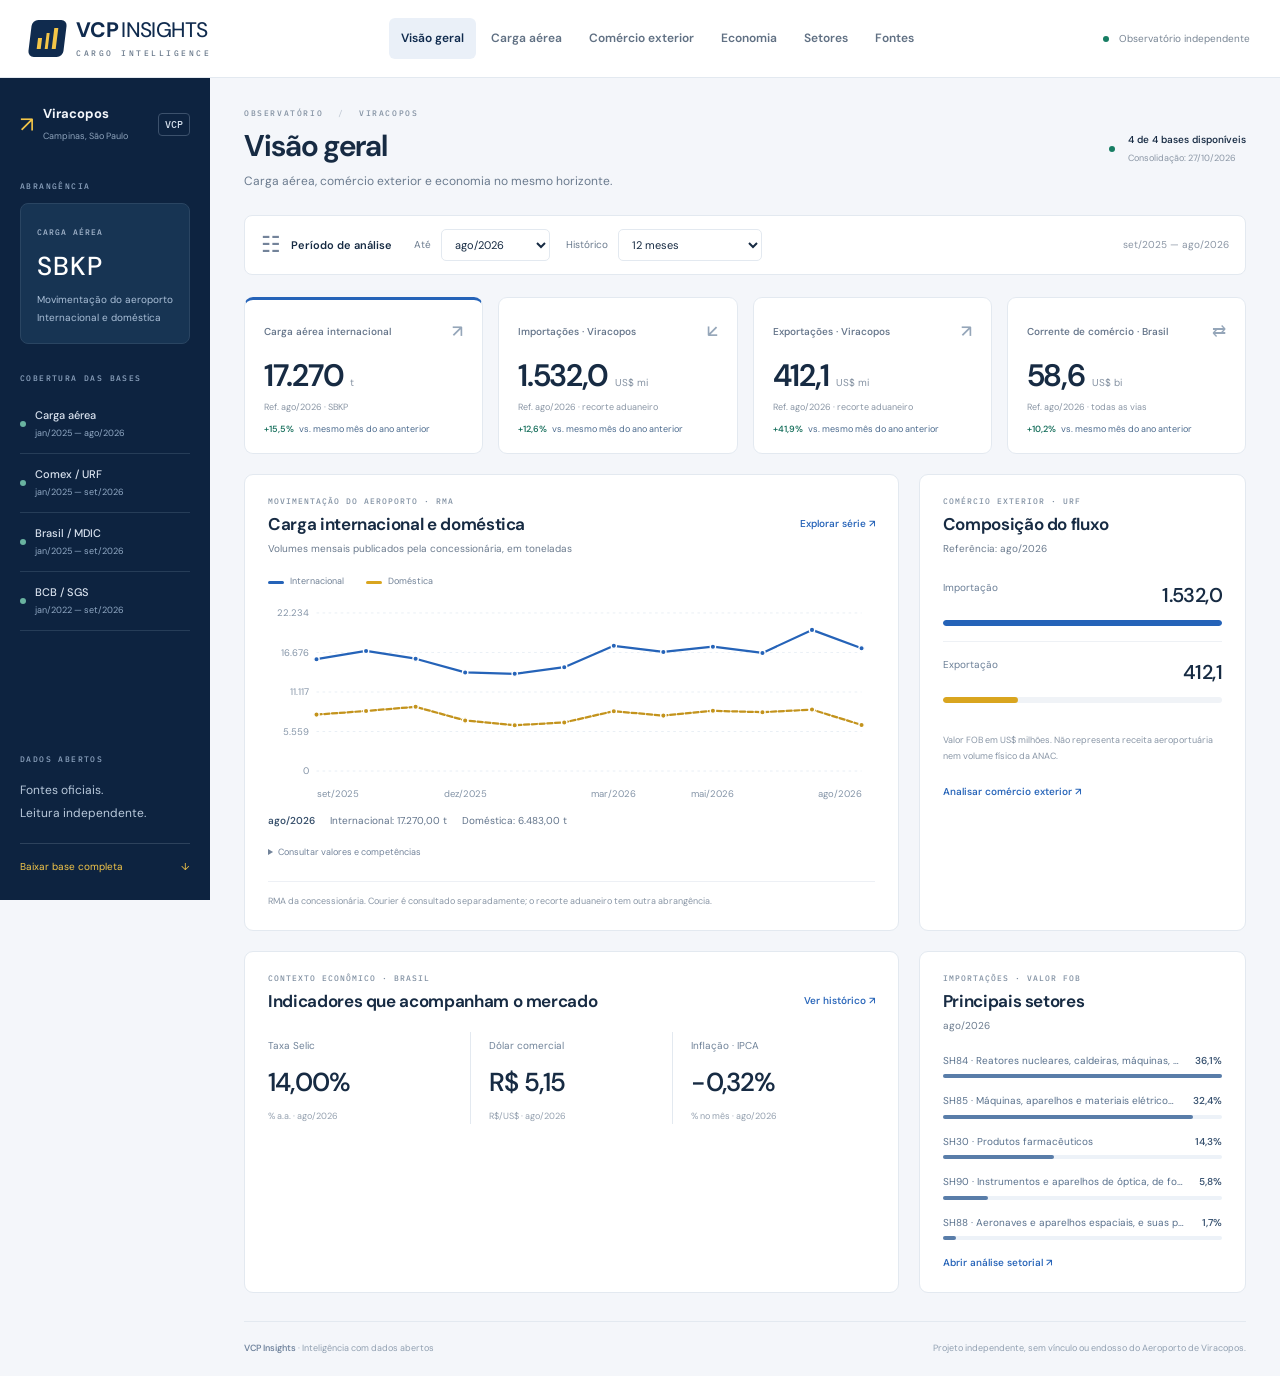
==== index.html @ 1450dad3 "data: atualizar snapshot mensal validado" ====
<!doctype html>
<html lang="pt-BR">
<head>
<meta charset="utf-8">
<meta name="viewport" content="width=device-width,initial-scale=1">
<meta name="theme-color" content="#102b4e">
<meta name="description" content="Inteligência de carga aérea de Viracopos, comércio exterior e economia. Dados oficiais, séries históricas e fontes abertas em um observatório independente.">
<title>VCP Insights — Inteligência de carga e comércio exterior</title>
<link rel="stylesheet" href="assets/style-blue.css?v=27c04eba8e01">
<link rel="icon" href="assets/favicon.svg" type="image/svg+xml">
</head>
<body id="topo">
<a class="skip-link" href="#conteudo">Pular para o conteúdo</a>
<header class="site-header">
  <a class="brand" href="#visao-geral" aria-label="VCP Insights, visão geral"><span class="brand-mark" aria-hidden="true"><i></i><i></i><i></i></span><span>VCP<span class="brand-light">INSIGHTS</span><small>CARGO INTELLIGENCE</small></span></a>
  <nav class="main-nav" id="main-nav" aria-label="Navegação principal">
    <a class="nav-link active" href="#visao-geral" aria-current="page">Visão geral</a><a class="nav-link" href="#carga-aerea">Carga aérea</a><a class="nav-link" href="#comex">Comércio exterior</a><a class="nav-link" href="#macroeconomia">Economia</a><a class="nav-link" href="#setores">Setores</a><a class="nav-link" href="#metodo">Fontes</a>
  </nav>
  <div class="header-tools"><span class="independent"><i></i> Observatório independente</span><button class="mobile-toggle" aria-label="Abrir menu" aria-controls="main-nav" aria-expanded="false">☰</button></div>
</header>
<div class="workspace">
  <aside class="side-rail" aria-label="Contexto e cobertura">
    <div class="airport-id"><span class="airport-icon" aria-hidden="true">↗</span><div><strong>Viracopos</strong><span>Campinas, São Paulo</span></div><b>VCP</b></div>
    <p class="aside-label">ABRANGÊNCIA</p><div class="scope-card"><span>CARGA AÉREA</span><strong>SBKP</strong><p>Movimentação do aeroporto<br>Internacional e doméstica</p></div>
    <p class="aside-label">COBERTURA DAS BASES</p><div id="coverage-list" class="coverage-list"></div>
    <div class="aside-bottom"><span class="aside-label">DADOS ABERTOS</span><p>Fontes oficiais.<br>Leitura independente.</p><a href="data/dashboard.json" download="vcp-insights.json">Baixar base completa <span aria-hidden="true">↓</span></a></div>
  </aside>
  <main id="conteudo" class="content-area" tabindex="-1">
    <div class="page-heading"><div><div class="breadcrumb">OBSERVATÓRIO <span>/</span> VIRACOPOS</div><h1 id="page-title">Visão geral</h1><p id="page-description">Carga aérea, comércio exterior e economia no mesmo horizonte.</p></div><div class="build-badge"><span class="status-dot"></span><div><strong id="status-chip">Dados oficiais</strong><small id="last-build">Carregando bases…</small></div></div></div>
    <div class="filter-bar"><div class="filter-caption"><span aria-hidden="true">☷</span><strong>Período de análise</strong></div><div class="filter-fields"><label for="competencia">Até <select id="competencia"></select></label><label for="janela">Histórico <select id="janela"><option value="12">12 meses</option><option value="24">24 meses</option><option value="36">36 meses</option><option value="all">Todo o histórico</option></select></label></div><span id="period-summary" class="period-summary"></span></div>
    <p id="data-status" class="sr-only" role="status" aria-live="polite"></p>
    <noscript><p class="notice">Ative JavaScript para consultar os indicadores. As bases CSV e JSON estão disponíveis na pasta data.</p></noscript>

    <section class="view active" id="visao-geral" aria-label="Visão geral">
      <div class="kpi-grid">
        <article class="kpi-card featured"><div class="kpi-label">Carga aérea internacional <span aria-hidden="true">↗</span></div><div class="kpi-number"><strong id="kpi-carga">—</strong><span>t</span></div><p id="kpi-carga-mes">Carregando carga aérea</p><div id="kpi-carga-delta" class="kpi-delta"></div></article>
        <article class="kpi-card"><div class="kpi-label">Importações · Viracopos <span aria-hidden="true">↙</span></div><div class="kpi-number"><strong id="kpi-imp">—</strong><span>US$ mi</span></div><p id="kpi-imp-mes">Carregando Comex</p><div id="kpi-imp-delta" class="kpi-delta"></div></article>
        <article class="kpi-card"><div class="kpi-label">Exportações · Viracopos <span aria-hidden="true">↗</span></div><div class="kpi-number"><strong id="kpi-exp">—</strong><span>US$ mi</span></div><p id="kpi-exp-mes">Carregando Comex</p><div id="kpi-exp-delta" class="kpi-delta"></div></article>
        <article class="kpi-card"><div class="kpi-label">Corrente de comércio · Brasil <span aria-hidden="true">⇄</span></div><div class="kpi-number"><strong id="kpi-brasil">—</strong><span>US$ bi</span></div><p id="kpi-brasil-mes">Carregando MDIC</p><div id="kpi-brasil-delta" class="kpi-delta"></div></article>
      </div>
      <div class="dashboard-grid"><article class="panel panel-wide"><div class="panel-heading"><div><span class="eyebrow">MOVIMENTAÇÃO DO AEROPORTO · RMA</span><h2>Carga internacional e doméstica</h2><p>Volumes mensais publicados pela concessionária, em toneladas</p></div><a class="text-link" href="#carga-aerea">Explorar série ↗</a></div><div class="legend"><span><i class="swatch blue"></i>Internacional</span><span><i class="swatch gold"></i>Doméstica</span></div><div id="grafico-overview" class="chart" aria-label="Carga internacional e doméstica mensal de Viracopos"></div><p class="panel-footnote">RMA da concessionária. Courier é consultado separadamente; o recorte aduaneiro tem outra abrangência.</p></article>
      <article class="panel"><div class="panel-heading"><div><span class="eyebrow">COMÉRCIO EXTERIOR · URF</span><h2>Composição do fluxo</h2><p id="trade-month">Última competência disponível</p></div></div><div id="trade-composition"></div><div class="context-note">Valor FOB em US$ milhões. Não representa receita aeroportuária nem volume físico da ANAC.</div><a class="text-link" href="#comex">Analisar comércio exterior ↗</a></article></div>
      <div class="dashboard-grid lower-grid"><article class="panel panel-wide"><div class="panel-heading"><div><span class="eyebrow">CONTEXTO ECONÔMICO · BRASIL</span><h2>Indicadores que acompanham o mercado</h2></div><a class="text-link" href="#macroeconomia">Ver histórico ↗</a></div><div id="macro-overview" class="macro-overview"></div></article><article class="panel"><div class="panel-heading"><div><span class="eyebrow">IMPORTAÇÕES · VALOR FOB</span><h2>Principais setores</h2><p id="sector-overview-month"></p></div></div><div id="sector-overview" class="sector-bars"></div><a class="text-link" href="#setores">Abrir análise setorial ↗</a></article></div>
    </section>

    <section class="view" id="carga-aerea" aria-label="Carga aérea" hidden>
      <div id="cargo-summary" class="mini-kpis"></div><article class="panel"><div class="panel-heading"><div><span class="eyebrow">SÉRIE HISTÓRICA · RMA VIRACOPOS</span><h2>Movimentação de cargas</h2><p>Volumes internacionais e domésticos, em toneladas por mês</p></div></div><div class="legend"><span><i class="swatch blue"></i>Internacional</span><span><i class="swatch gold"></i>Doméstica</span></div><div id="grafico-carga" class="chart chart-large" aria-label="Gráfico de carga internacional e doméstica"></div><p id="cargo-scope" class="panel-footnote">Consulte o recorte e as unidades em Fontes.</p></article>
    </section>
    <section class="view" id="comex" aria-label="Comércio exterior" hidden>
      <article class="panel"><div class="panel-heading"><div><span class="eyebrow">VIRACOPOS · RECORTE ADUANEIRO</span><h2>Importação e exportação</h2><p>Valor FOB mensal, em US$ milhões</p></div></div><div class="legend"><span><i class="swatch blue"></i>Importação</span><span><i class="swatch gold"></i>Exportação</span></div><div id="grafico-comex" class="chart" aria-label="Comércio exterior do recorte aduaneiro de Viracopos"></div><p class="panel-footnote">Registros aduaneiros filtrados pelo recorte informado em Fontes. Peso líquido e FOB não equivalem à carga física da ANAC.</p></article>
      <article class="panel"><div class="panel-heading"><div><span class="eyebrow">CONTEXTO NACIONAL · TODAS AS VIAS</span><h2>Comércio exterior brasileiro</h2><p>Exportações e importações mensais, em US$ bilhões FOB</p></div></div><div class="legend"><span><i class="swatch blue"></i>Exportação</span><span><i class="swatch gold"></i>Importação</span></div><div id="grafico-brasil" class="chart" aria-label="Comércio exterior nacional"></div></article>
    </section>
    <section class="view" id="macroeconomia" aria-label="Macroeconomia" hidden>
      <article class="panel"><div class="panel-heading"><div><span class="eyebrow">BANCO CENTRAL · SGS</span><h2 id="macro-title">Taxa Selic</h2><p id="macro-desc">Meta no último registro do mês</p></div><div class="segment" role="group" aria-label="Escolher indicador econômico"><button data-metric="selic_meta_pct_aa" aria-pressed="true" class="active">Selic</button><button data-metric="dolar_venda_medio_brl" aria-pressed="false">Dólar</button><button data-metric="ipca_pct_mes" aria-pressed="false">IPCA</button></div></div><div class="macro-reading"><strong id="macro-valor">—</strong><span id="macro-meta"></span></div><div id="grafico-macro" class="chart chart-large" aria-label="Série do indicador macroeconômico selecionado"></div><p class="panel-footnote">Indicadores nacionais para contexto econômico. Associação temporal não demonstra causalidade sobre a demanda de Viracopos.</p></article>
    </section>
    <section class="view" id="setores" aria-label="Setores" hidden>
      <article class="panel"><div class="panel-heading"><div><span class="eyebrow">COMEX · COMPOSIÇÃO SETORIAL</span><h2>Participação por setor</h2><p id="sector-table-description">Última competência do fluxo no período selecionado</p></div><label class="flow-picker" for="fluxo">Fluxo <select id="fluxo"><option value="importacao">Importação</option><option value="exportacao">Exportação</option></select></label></div><div id="sector-detail-bars" class="sector-bars detail-bars"></div><div class="table-scroll"><table><caption class="sr-only">Valor FOB, peso líquido e participação por setor</caption><thead><tr><th scope="col">Setor / agrupamento</th><th scope="col">Competência</th><th scope="col" class="numeric">Valor FOB</th><th scope="col" class="numeric">Peso líquido</th><th scope="col" class="numeric">Participação</th></tr></thead><tbody id="tabela-setores"></tbody></table></div><p class="panel-footnote">Peso líquido aduaneiro convertido de kg para toneladas. A participação considera o total dos setores do fluxo na competência indicada.</p></article>
    </section>
    <section class="view" id="metodo" aria-label="Fontes e método" hidden>
      <div class="source-intro"><span class="status-dot"></span><p>Observatório independente com dados públicos oficiais. Cada base preserva sua competência, unidade e abrangência.</p></div><div id="source-status" class="source-grid"></div><article class="panel method-panel"><h2>Como interpretar as bases</h2><div class="method-grid"><div><h3>Movimentação de carga</h3><p>Volumes internacionais e domésticos publicados no RMA de Viracopos. O relatório reúne importações e exportações; não fornece sentidos de embarque/desembarque. Courier é mantido separado.</p></div><div><h3>Comércio exterior</h3><p>Valor FOB e peso líquido de registros aduaneiros. URF e via de transporte são filtros próprios e não equivalem ao recorte operacional do RMA.</p></div><div><h3>Economia</h3><p>Séries nacionais do Banco Central. Meses sem observações não são interpolados; dados anteriores permanecem disponíveis em caso de falha.</p></div></div><p class="panel-footnote">Atualização mensal. Consulte o histórico de execução e a metodologia no repositório.</p><a class="text-link" href="https://github.com/brunogiacomelli1979-cyber/viracopos-cargo-intelligence" target="_blank" rel="noopener">Código, metodologia e histórico ↗</a></article>
    </section>
    <footer class="site-footer"><span><strong>VCP Insights</strong> · Inteligência com dados abertos</span><span>Projeto independente, sem vínculo ou endosso do Aeroporto de Viracopos.</span></footer>
  </main>
</div>
<script type="application/json" id="dados-incorporados">{"versao":"2.0.0","gerado_em_utc":"2026-10-27T16:20:01.461474+00:00","modo_compilacao":"online","contexto":"Carga física, valor FOB e peso líquido têm coberturas distintas.","coleta_bcb":{"selic_meta_pct_aa":{"status":"ok","competencia":"2026-09","coletado_em_utc":"2026-10-27T16:20:01.461474+00:00","url":"https://api.bcb.gov.br/dados/serie/bcdata.sgs.432/dados?formato=json&dataInicial=01%2F09%2F2025&dataFinal=30%2F09%2F2026","sha256":"a18befc90fb9e4379aba8aff749cad8839992eb04e19a4ee9248054aba6c74b1","registros":395},"dolar_venda_medio_brl":{"status":"ok","competencia":"2026-09","coletado_em_utc":"2026-10-27T16:20:01.461474+00:00","url":"https://api.bcb.gov.br/dados/serie/bcdata.sgs.1/dados?formato=json&dataInicial=01%2F09%2F2025&dataFinal=30%2F09%2F2026","sha256":"2db2b05f96749de01c77ecc4380fa0142a035f4f957846aab5dbc78b40aafefb","registros":273},"ipca_pct_mes":{"status":"ok","competencia":"2026-09","coletado_em_utc":"2026-10-27T16:20:01.461474+00:00","url":"https://api.bcb.gov.br/dados/serie/bcdata.sgs.433/dados?formato=json&dataInicial=01%2F09%2F2025&dataFinal=30%2F09%2F2026","sha256":"c7a12b993ba31af06b245aed85b83d39036d88e88b8e45132ef79c31ed45a225","registros":13}},"coleta_fontes":{"comex":{"status":"ok","competencia":"2026-09","coletado_em_utc":"2026-10-27T16:20:01.461474+00:00"},"brasil":{"status":"ok","competencia":"2026-09","coletado_em_utc":"2026-10-27T16:20:01.461474+00:00"},"viracopos":{"status":"falha; histórico preservado","erro":"HTTPS indisponível: \u003curlopen error [SSL: CERTIFICATE_VERIFY_FAILED] certificate verify failed: unable to get local issuer certificate (_ssl.c:1010)>; curl: curl: (60) SSL certificate problem: unable to get local issuer certificate\nMore details here: https://curl.se/docs/sslcerts.html\n\ncurl failed to verify the legitimacy of the server and therefore could not\nestablish a secure connection to it. To learn more about this situation and\nhow to fix it, please visit the web page mentioned above.","tentativa_em_utc":"2026-10-27T16:20:01.461474+00:00"}},"metadados":{"brasil":{"fonte_original":"https://www.gov.br/mdic/pt-br/assuntos/comercio-exterior/estatisticas/base-de-dados-bruta","coletado_em_utc":"2026-10-27T16:20:01.461474+00:00","unidades":{"exportacoes_usd_bi":"US$ bilhões FOB","importacoes_usd_bi":"US$ bilhões FOB"},"periodicidade":"mensal","abrangencia":"Brasil; todas as vias de transporte e URFs","tratamento":"Soma de VL_FOB de todas as linhas dos mesmos arquivos anuais EXP/IMP oficiais MDIC, sem filtro URF, via ou setor; divisão por 1 bilhão. Histórico preservado por mês. A tabela nacional consolidada é fallback se a leitura dos microdados falhar.","limitacoes":"Totais nacionais não representam Viracopos. Dados podem ser revisados. Fallback de publicação consolidada pode ter arredondamento de US$ 0,1 milhão.","status":"validado","arquivos":[{"url":"https://balanca.mdic.gov.br/balanca/bd/comexstat-bd/ncm/EXP_2025.csv","sha256":"34571d3fb125db0423f4a0785e7b40c26c815a90ccfa9783e457a1c34a96b96c","bytes":113715007,"linhas_origem":1709746,"linhas_recorte":209530,"coletado_em_utc":"2026-10-27T15:18:05.598109+00:00","urf":817700,"via":4,"fluxo":"exportacao","referencia_inicial":"2025-01","referencia_final":"2025-12"},{"url":"https://balanca.mdic.gov.br/balanca/bd/comexstat-bd/ncm/EXP_2026.csv","sha256":"40223cc6f9fcd6bc8eb1b7b80aac659768d26efde5286903009fdde96d4a401b","bytes":84646313,"linhas_origem":1272295,"linhas_recorte":151772,"coletado_em_utc":"2026-10-27T16:20:14.882277+00:00","urf":817700,"via":4,"fluxo":"exportacao","referencia_inicial":"2026-01","referencia_final":"2026-09"},{"url":"https://balanca.mdic.gov.br/balanca/bd/comexstat-bd/ncm/IMP_2025.csv","sha256":"b2bca7c775bf361ddb9fb3f3807e05504e9d5f7dd163e0c7a3b93e59aa81628c","bytes":175549886,"linhas_origem":2396286,"linhas_recorte":322920,"coletado_em_utc":"2026-10-27T15:18:50.706829+00:00","urf":817700,"via":4,"fluxo":"importacao","referencia_inicial":"2025-01","referencia_final":"2025-12"},{"url":"https://balanca.mdic.gov.br/balanca/bd/comexstat-bd/ncm/IMP_2026.csv","sha256":"4913ac98024dbf44b667a8e3e6cda487efb9c1a5dbbf31fb07f45cfd182ffa04","bytes":136096406,"linhas_origem":1858461,"linhas_recorte":200949,"coletado_em_utc":"2026-10-27T16:20:25.681132+00:00","urf":817700,"via":4,"fluxo":"importacao","referencia_inicial":"2026-01","referencia_final":"2026-09"}],"referencia_inicial":"2025-01","referencia_final":"2026-09"},"viracopos":{"fonte_original":"https://www.viracopos.com/pt_br/institucional/estatisticas-e-publicacoes.htm","fonte_nome":"Aeroportos Brasil Viracopos / RMA","coletado_em_utc":"2026-10-27T15:17:18.790246+00:00","unidades":{"carga_internacional_t":"toneladas","carga_domestica_t":"toneladas","courier_internacional_t":"toneladas"},"periodicidade":"mensal","abrangencia":"Aeroporto Internacional de Viracopos, movimentação de carga publicada pela concessionária","tratamento":"Página 1 dos RMA anuais: Movimentação de Cargas / INT* (importações + exportações), DOM e Movimentação de Cargas Courier / INT*. Números com ponto de milhar convertidos para toneladas inteiras. Courier mantido separado; meses não publicados omitidos.","limitacoes":"Fonte da concessionária, não série ANAC. Não permite separar embarque/desembarque nem importação/exportação. Toneladas inteiras publicadas; totais podem diferir por arredondamento. Não somar automaticamente courier à carga comum; o documento apresenta colunas distintas sem explicitar sobreposição. Dados sujeitos a atualização sem aviso prévio.","status":"validado","referencia_inicial":"2025-01","referencia_final":"2026-08","documentos":[{"url":"https://www.viracopos.com/data/files/13/F7/A2/6E/FA84C9101B0E52C9F01849A8/RMA%202025%20DEZ.pdf","sha256":"32e0da2d9e536a996507f9b34a7422632513eee1b2cbe37d69c2230a3ac33572","bytes":271738,"coletado_em_utc":"2026-10-27T15:17:18.790246+00:00","ano":2025,"pagina":1,"meses":12,"controle_publicado_t":{"carga_domestica_t":87064,"carga_internacional_t":184647,"courier_internacional_t":9705}},{"url":"https://www.viracopos.com/data/files/8C/12/E0/C6/265C0A10F5D2680AD41849A8/RMA%202026%20AGO.pdf","sha256":"2324a8b2fbd9d2a407f2c67475b6430f1b5a042ffef273b856f289cccf11af62","bytes":369244,"coletado_em_utc":"2026-10-27T15:17:18.790246+00:00","ano":2026,"pagina":1,"meses":8,"controle_publicado_t":{"carga_domestica_t":61357,"carga_internacional_t":133876,"courier_internacional_t":7542}}]},"comex":{"fonte_original":"https://www.gov.br/mdic/pt-br/assuntos/comercio-exterior/estatisticas/base-de-dados-bruta","coletado_em_utc":"2026-10-27T16:20:01.461474+00:00","unidades":{"valor_fob_usd":"US$ FOB","kg_liquido":"kg líquidos"},"periodicidade":"mensal × fluxo × capítulo SH2","abrangencia":"URF 0817700 Aeroporto Internacional de Viracopos; via 04 aérea; importação/exportação","tratamento":"Soma exata de VL_FOB e KG_LIQUIDO dos CSVs NCM/MDIC por CO_ANO, CO_MES, fluxo e prefixo SH2. Filtros CO_URF=817700 e CO_VIA=4 validados nas tabelas oficiais. Reprocessa ano corrente; revisão substitui todo o grupo mês×fluxo e preserva histórico anterior.","limitacoes":"Recorte aduaneiro de URF de embarque/desembarque declarado e via aérea; não equivale à carga física ANAC/SBKP. Peso líquido não inclui embalagem nem peso volumétrico. Classificações NCM/SH e dados podem sofrer revisão.","status":"validado","recorte_validado":true,"referencia_inicial":"2025-01","referencia_final":"2026-09","arquivos":[{"url":"https://balanca.mdic.gov.br/balanca/bd/comexstat-bd/ncm/EXP_2025.csv","sha256":"34571d3fb125db0423f4a0785e7b40c26c815a90ccfa9783e457a1c34a96b96c","bytes":113715007,"linhas_origem":1709746,"linhas_recorte":209530,"coletado_em_utc":"2026-10-27T15:18:05.598109+00:00","urf":817700,"via":4,"fluxo":"exportacao","referencia_inicial":"2025-01","referencia_final":"2025-12"},{"url":"https://balanca.mdic.gov.br/balanca/bd/comexstat-bd/ncm/EXP_2026.csv","sha256":"40223cc6f9fcd6bc8eb1b7b80aac659768d26efde5286903009fdde96d4a401b","bytes":84646313,"linhas_origem":1272295,"linhas_recorte":151772,"coletado_em_utc":"2026-10-27T16:20:14.882277+00:00","urf":817700,"via":4,"fluxo":"exportacao","referencia_inicial":"2026-01","referencia_final":"2026-09"},{"url":"https://balanca.mdic.gov.br/balanca/bd/comexstat-bd/ncm/IMP_2025.csv","sha256":"b2bca7c775bf361ddb9fb3f3807e05504e9d5f7dd163e0c7a3b93e59aa81628c","bytes":175549886,"linhas_origem":2396286,"linhas_recorte":322920,"coletado_em_utc":"2026-10-27T15:18:50.706829+00:00","urf":817700,"via":4,"fluxo":"importacao","referencia_inicial":"2025-01","referencia_final":"2025-12"},{"url":"https://balanca.mdic.gov.br/balanca/bd/comexstat-bd/ncm/IMP_2026.csv","sha256":"4913ac98024dbf44b667a8e3e6cda487efb9c1a5dbbf31fb07f45cfd182ffa04","bytes":136096406,"linhas_origem":1858461,"linhas_recorte":200949,"coletado_em_utc":"2026-10-27T16:20:25.681132+00:00","urf":817700,"via":4,"fluxo":"importacao","referencia_inicial":"2026-01","referencia_final":"2026-09"}],"fontes_tabelas":[{"url":"https://balanca.mdic.gov.br/balanca/bd/tabelas/VIA.csv","sha256":"e8ab4418e369cefc80facd21f27e0bb9c6184974b01b36a85fa463a1affa7698","bytes":369},{"url":"https://balanca.mdic.gov.br/balanca/bd/tabelas/URF.csv","sha256":"1a20764b160cb8d75a659ae49aa69aedc1476c72b3f639dec1c4fa55accfc2bb","bytes":10714},{"url":"https://balanca.mdic.gov.br/balanca/bd/tabelas/NCM_SH.csv","sha256":"cd1758b2917ff24fde5fd892208765ae150098cfe1c7868fd82ab8354549e116","bytes":7675822}],"recorte":{"urf":{"CO_URF":"0817700","NO_URF":"0817700 - AEROPORTO INTERNACIONAL DE VIRACOPOS"},"via":{"CO_VIA":"04","NO_VIA":"AEREA"},"classificacao":"capítulo SH2, prefixo NCM com descrição oficial NCM_SH"}},"macro":{"fonte_original":"https://api.bcb.gov.br/dados/serie/bcdata.sgs.{codigo}/dados","coletado_em_utc":"2026-10-27T16:20:01.461474+00:00","unidades":{"selic_meta_pct_aa":"% a.a.","dolar_venda_medio_brl":"R$/US$","ipca_pct_mes":"% mensal"},"periodicidade":"mensal (SGS 432 e 1: originais diárias; 433: mensal)","abrangencia":"Brasil","tratamento":"SGS 432: último registro disponível no mês; SGS 1: média aritmética dos dias publicados; SGS 433: variação mensal. Somente meses encerrados. Reconsulta sobreposta de 12 meses; demais competências preservadas.","limitacoes":"Disponibilidade por indicador pode diferir. Meses ausentes não são interpolados. Requisições limitadas a menos de 10 anos; backfill anterior requer consultas adicionais. Não implica causalidade.","status":"validado","referencia_inicial":"2022-01","referencia_final":"2026-09","coletas_por_serie":{"dolar_venda_medio_brl":{"status":"ok","competencia":"2026-09","coletado_em_utc":"2026-10-27T16:20:01.461474+00:00","url":"https://api.bcb.gov.br/dados/serie/bcdata.sgs.1/dados?formato=json&dataInicial=01%2F09%2F2025&dataFinal=30%2F09%2F2026","sha256":"2db2b05f96749de01c77ecc4380fa0142a035f4f957846aab5dbc78b40aafefb","registros":273},"selic_meta_pct_aa":{"status":"ok","competencia":"2026-09","coletado_em_utc":"2026-10-27T16:20:01.461474+00:00","url":"https://api.bcb.gov.br/dados/serie/bcdata.sgs.432/dados?formato=json&dataInicial=01%2F09%2F2025&dataFinal=30%2F09%2F2026","sha256":"a18befc90fb9e4379aba8aff749cad8839992eb04e19a4ee9248054aba6c74b1","registros":395},"ipca_pct_mes":{"status":"ok","competencia":"2026-09","coletado_em_utc":"2026-10-27T16:20:01.461474+00:00","url":"https://api.bcb.gov.br/dados/serie/bcdata.sgs.433/dados?formato=json&dataInicial=01%2F09%2F2025&dataFinal=30%2F09%2F2026","sha256":"c7a12b993ba31af06b245aed85b83d39036d88e88b8e45132ef79c31ed45a225","registros":13}}}},"brasil":[{"mes":"2025-01","exportacoes_usd_bi":25.398231759,"importacoes_usd_bi":23.060919404},{"mes":"2025-02","exportacoes_usd_bi":22.753954039,"importacoes_usd_bi":23.220906048},{"mes":"2025-03","exportacoes_usd_bi":28.725872006,"importacoes_usd_bi":20.989949681},{"mes":"2025-04","exportacoes_usd_bi":29.886134851,"importacoes_usd_bi":22.222203309},{"mes":"2025-05","exportacoes_usd_bi":29.920080781,"importacoes_usd_bi":22.860326366},{"mes":"2025-06","exportacoes_usd_bi":29.036249482,"importacoes_usd_bi":23.17968593},{"mes":"2025-07","exportacoes_usd_bi":32.128634276,"importacoes_usd_bi":25.131360879},{"mes":"2025-08","exportacoes_usd_bi":29.55863329,"importacoes_usd_bi":23.583998523},{"mes":"2025-09","exportacoes_usd_bi":30.486762259,"importacoes_usd_bi":27.345568599},{"mes":"2025-10","exportacoes_usd_bi":31.508863381,"importacoes_usd_bi":24.823891174},{"mes":"2025-11","exportacoes_usd_bi":28.164831149,"importacoes_usd_bi":22.404274885},{"mes":"2025-12","exportacoes_usd_bi":30.710215227,"importacoes_usd_bi":21.385349027},{"mes":"2026-01","exportacoes_usd_bi":24.573982812,"importacoes_usd_bi":20.804455231},{"mes":"2026-02","exportacoes_usd_bi":26.27054213,"importacoes_usd_bi":22.218059385},{"mes":"2026-03","exportacoes_usd_bi":31.766018083,"importacoes_usd_bi":25.309170318},{"mes":"2026-04","exportacoes_usd_bi":34.286658184,"importacoes_usd_bi":23.650669724},{"mes":"2026-05","exportacoes_usd_bi":31.529852245,"importacoes_usd_bi":24.120363018},{"mes":"2026-06","exportacoes_usd_bi":35.499628278,"importacoes_usd_bi":26.495200506},{"mes":"2026-07","exportacoes_usd_bi":33.577433983,"importacoes_usd_bi":27.159421177},{"mes":"2026-08","exportacoes_usd_bi":32.732183002,"importacoes_usd_bi":25.823660146},{"mes":"2026-09","exportacoes_usd_bi":34.418070076,"importacoes_usd_bi":26.677510096}],"viracopos":[{"mes":"2025-01","carga_internacional_t":13039.0,"carga_domestica_t":5108.0,"courier_internacional_t":638.0},{"mes":"2025-02","carga_internacional_t":14273.0,"carga_domestica_t":5510.0,"courier_internacional_t":549.0},{"mes":"2025-03","carga_internacional_t":15203.0,"carga_domestica_t":7376.0,"courier_internacional_t":685.0},{"mes":"2025-04","carga_internacional_t":16018.0,"carga_domestica_t":6624.0,"courier_internacional_t":694.0},{"mes":"2025-05","carga_internacional_t":16191.0,"carga_domestica_t":7009.0,"courier_internacional_t":804.0},{"mes":"2025-06","carga_internacional_t":15361.0,"carga_domestica_t":7205.0,"courier_internacional_t":768.0},{"mes":"2025-07","carga_internacional_t":17316.0,"carga_domestica_t":8100.0,"courier_internacional_t":914.0},{"mes":"2025-08","carga_internacional_t":14955.0,"carga_domestica_t":7601.0,"courier_internacional_t":900.0},{"mes":"2025-09","carga_internacional_t":15734.0,"carga_domestica_t":7936.0,"courier_internacional_t":910.0},{"mes":"2025-10","carga_internacional_t":16891.0,"carga_domestica_t":8449.0,"courier_internacional_t":968.0},{"mes":"2025-11","carga_internacional_t":15798.0,"carga_domestica_t":9034.0,"courier_internacional_t":930.0},{"mes":"2025-12","carga_internacional_t":13868.0,"carga_domestica_t":7112.0,"courier_internacional_t":945.0},{"mes":"2026-01","carga_internacional_t":13677.0,"carga_domestica_t":6436.0,"courier_internacional_t":763.0},{"mes":"2026-02","carga_internacional_t":14609.0,"carga_domestica_t":6836.0,"courier_internacional_t":790.0},{"mes":"2026-03","carga_internacional_t":17620.0,"carga_domestica_t":8419.0,"courier_internacional_t":894.0},{"mes":"2026-04","carga_internacional_t":16753.0,"carga_domestica_t":7793.0,"courier_internacional_t":957.0},{"mes":"2026-05","carga_internacional_t":17483.0,"carga_domestica_t":8474.0,"courier_internacional_t":980.0},{"mes":"2026-06","carga_internacional_t":16612.0,"carga_domestica_t":8275.0,"courier_internacional_t":1038.0},{"mes":"2026-07","carga_internacional_t":19852.0,"carga_domestica_t":8641.0,"courier_internacional_t":1070.0},{"mes":"2026-08","carga_internacional_t":17270.0,"carga_domestica_t":6483.0,"courier_internacional_t":1050.0}],"comex":[{"mes":"2025-01","fluxo":"exportacao","setor":"SH01 · Animais vivos","valor_fob_usd":4825509.0,"kg_liquido":67508.0},{"mes":"2025-01","fluxo":"exportacao","setor":"SH03 · Peixes e crustáceos, moluscos e outros invertebrados aquáticos","valor_fob_usd":1688005.0,"kg_liquido":111167.0},{"mes":"2025-01","fluxo":"exportacao","setor":"SH04 · Leite e lacticínios; ovos de aves; mel natural; produtos comestíveis de origem animal, não especificados nem compreendidos noutros Capítulos","valor_fob_usd":2044796.0,"kg_liquido":274031.0},{"mes":"2025-01","fluxo":"exportacao","setor":"SH05 · Outros produtos de origem animal, não especificados nem compreendidos noutros Capítulos","valor_fob_usd":1252605.0,"kg_liquido":4443.0},{"mes":"2025-01","fluxo":"exportacao","setor":"SH06 · Plantas vivas e produtos de floricultura","valor_fob_usd":11851.0,"kg_liquido":466.0},{"mes":"2025-01","fluxo":"exportacao","setor":"SH07 · Produtos hortícolas, plantas, raízes e tubérculos, comestíveis.","valor_fob_usd":5079.0,"kg_liquido":702.0},{"mes":"2025-01","fluxo":"exportacao","setor":"SH08 · Frutas; cascas de frutos cítricos e de melões","valor_fob_usd":953601.0,"kg_liquido":570595.0},{"mes":"2025-01","fluxo":"exportacao","setor":"SH09 · Café, chá, mate e especiarias","valor_fob_usd":106743.0,"kg_liquido":21603.0},{"mes":"2025-01","fluxo":"exportacao","setor":"SH10 · Cereais","valor_fob_usd":103.0,"kg_liquido":203.0},{"mes":"2025-01","fluxo":"exportacao","setor":"SH11 · Produtos da indústria de moagem; malte; amidos e féculas; inulina; glúten de trigo","valor_fob_usd":129555.0,"kg_liquido":7682.0},{"mes":"2025-01","fluxo":"exportacao","setor":"SH12 · Sementes e frutos oleaginosos; grãos, sementes e frutos diversos; plantas industriais ou medicinais; palhas e forragens","valor_fob_usd":243944.0,"kg_liquido":4876.0},{"mes":"2025-01","fluxo":"exportacao","setor":"SH13 · Gomas, resinas e outros sucos e extratos vegetais","valor_fob_usd":136662.0,"kg_liquido":4106.0},{"mes":"2025-01","fluxo":"exportacao","setor":"SH14 · Matérias para entrançar e outros produtos de origem vegetal, não especificados nem compreendidos noutros Capítulos","valor_fob_usd":1790.0,"kg_liquido":2304.0},{"mes":"2025-01","fluxo":"exportacao","setor":"SH15 · Gorduras e óleos animais ou vegetais; produtos da sua dissociação; gorduras alimentares elaboradas; ceras de origem animal ou vegetal","valor_fob_usd":178414.0,"kg_liquido":6980.0},{"mes":"2025-01","fluxo":"exportacao","setor":"SH17 · Açúcares e produtos de confeitaria","valor_fob_usd":26205.0,"kg_liquido":4274.0},{"mes":"2025-01","fluxo":"exportacao","setor":"SH18 · Cacau e suas preparações","valor_fob_usd":107308.0,"kg_liquido":12831.0},{"mes":"2025-01","fluxo":"exportacao","setor":"SH19 · Preparações à base de cereais, farinhas, amidos, féculas ou leite; produtos de pastelaria","valor_fob_usd":47904.0,"kg_liquido":8810.0},{"mes":"2025-01","fluxo":"exportacao","setor":"SH20 · Preparações de produtos hortícolas, de frutas ou de outras partes de plantas","valor_fob_usd":113358.0,"kg_liquido":12559.0},{"mes":"2025-01","fluxo":"exportacao","setor":"SH21 · Preparações alimentícias diversas","valor_fob_usd":465179.0,"kg_liquido":30364.0},{"mes":"2025-01","fluxo":"exportacao","setor":"SH22 · Bebidas, líquidos alcoólicos e vinagres","valor_fob_usd":71037.0,"kg_liquido":1725.0},{"mes":"2025-01","fluxo":"exportacao","setor":"SH23 · Resíduos e desperdícios das indústrias alimentares; alimentos preparados para animais","valor_fob_usd":172490.0,"kg_liquido":49919.0},{"mes":"2025-01","fluxo":"exportacao","setor":"SH24 · Tabaco e seus sucedâneos manufaturados","valor_fob_usd":111377.0,"kg_liquido":10435.0},{"mes":"2025-01","fluxo":"exportacao","setor":"SH25 · Sal; enxofre; terras e pedras; gesso, cal e cimento","valor_fob_usd":40589.0,"kg_liquido":1453.0},{"mes":"2025-01","fluxo":"exportacao","setor":"SH26 · Minerios, escórias e cinzas","valor_fob_usd":23381.0,"kg_liquido":5239.0},{"mes":"2025-01","fluxo":"exportacao","setor":"SH27 · Combustíveis minerais, óleos minerais e produtos da sua destilação; matérias betuminosas; ceras minerais","valor_fob_usd":14000791.0,"kg_liquido":17108664.0},{"mes":"2025-01","fluxo":"exportacao","setor":"SH28 · Produtos químicos inorgânicos; compostos inorgânicos ou orgânicos de metais preciosos, de elementos radioativos, de metais das terras raras ou de isótopos","valor_fob_usd":12646799.0,"kg_liquido":33406.0},{"mes":"2025-01","fluxo":"exportacao","setor":"SH29 · Produtos químicos orgânicos","valor_fob_usd":771835.0,"kg_liquido":32521.0},{"mes":"2025-01","fluxo":"exportacao","setor":"SH30 · Produtos farmacêuticos","valor_fob_usd":10036537.0,"kg_liquido":189275.0},{"mes":"2025-01","fluxo":"exportacao","setor":"SH31 · Adubos (fertilizantes)","valor_fob_usd":22043.0,"kg_liquido":6620.0},{"mes":"2025-01","fluxo":"exportacao","setor":"SH32 · Extratos tanantes e tintoriais; taninos e seus derivados; pigmentos e outras matérias corantes; tintas e vernizes; mástiques; tintas de escrever","valor_fob_usd":321488.0,"kg_liquido":17471.0},{"mes":"2025-01","fluxo":"exportacao","setor":"SH33 · Óleos essenciais e resinóides; produtos de perfumaria ou de toucador preparados e preparações cosméticas","valor_fob_usd":3691326.0,"kg_liquido":244705.0},{"mes":"2025-01","fluxo":"exportacao","setor":"SH34 · Sabões, agentes orgânicos de superfície, preparações para lavagem, preparações lubrificantes, ceras artificiais, ceras preparadas, produtos de conservação e limpeza, velas e artigos semelhantes, massas ou pastas para modelar, \"ceras\" para dentistas e Comp","valor_fob_usd":304861.0,"kg_liquido":57503.0},{"mes":"2025-01","fluxo":"exportacao","setor":"SH35 · Matérias albuminóides; produtos à base de amidos ou de féculas modificados; colas; enzimas","valor_fob_usd":333001.0,"kg_liquido":28743.0},{"mes":"2025-01","fluxo":"exportacao","setor":"SH36 · Pólvoras e explosivos; artigos de pirotecnia; fósforos; ligas pirofóricas; matérias inflamáveis","valor_fob_usd":669000.0,"kg_liquido":522.0},{"mes":"2025-01","fluxo":"exportacao","setor":"SH37 · Produtos para fotografia e cinematografia","valor_fob_usd":39268.0,"kg_liquido":1879.0},{"mes":"2025-01","fluxo":"exportacao","setor":"SH38 · Produtos diversos das indústrias químicas","valor_fob_usd":1000746.0,"kg_liquido":48338.0},{"mes":"2025-01","fluxo":"exportacao","setor":"SH39 · Plásticos e suas obras","valor_fob_usd":3535701.0,"kg_liquido":187632.0},{"mes":"2025-01","fluxo":"exportacao","setor":"SH40 · Borracha e suas obras","valor_fob_usd":2504888.0,"kg_liquido":53056.0},{"mes":"2025-01","fluxo":"exportacao","setor":"SH41 · Peles, exceto as peles com pelo, e couros","valor_fob_usd":294856.0,"kg_liquido":7437.0},{"mes":"2025-01","fluxo":"exportacao","setor":"SH42 · Obras de couro; artigos de correeiro ou de seleiro; artigos de viagem, bolsas e artefatos semelhantes; obras de tripa","valor_fob_usd":816863.0,"kg_liquido":5924.0},{"mes":"2025-01","fluxo":"exportacao","setor":"SH43 · Peles com pelo e suas obras; peles com pelo artificiais","valor_fob_usd":70047.0,"kg_liquido":2693.0},{"mes":"2025-01","fluxo":"exportacao","setor":"SH44 · Madeira, carvão vegetal e obras de madeira","valor_fob_usd":28924.0,"kg_liquido":2131.0},{"mes":"2025-01","fluxo":"exportacao","setor":"SH45 · Cortiça e suas obras","valor_fob_usd":171.0,"kg_liquido":3.0},{"mes":"2025-01","fluxo":"exportacao","setor":"SH46 · Obras de espartaria ou de cestaria","valor_fob_usd":1322.0,"kg_liquido":7.0},{"mes":"2025-01","fluxo":"exportacao","setor":"SH47 · Pastas de madeira ou de outras matérias fibrosas celulósicas; papel ou cartão para reciclar (desperdícios e aparas).","valor_fob_usd":1002.0,"kg_liquido":106.0},{"mes":"2025-01","fluxo":"exportacao","setor":"SH48 · Papel e cartão; obras de pasta de celulose, de papel ou de cartão","valor_fob_usd":443811.0,"kg_liquido":145960.0},{"mes":"2025-01","fluxo":"exportacao","setor":"SH49 · Livros, jornais, gravuras e outros produtos das indústrias gráficas; textos manuscritos ou datilografados, planos e plantas","valor_fob_usd":912504.0,"kg_liquido":296712.0},{"mes":"2025-01","fluxo":"exportacao","setor":"SH51 · Lã, pelos finos ou grosseiros; fios e tecidos de crina","valor_fob_usd":7184.0,"kg_liquido":331.0},{"mes":"2025-01","fluxo":"exportacao","setor":"SH52 · Algodão","valor_fob_usd":340107.0,"kg_liquido":18120.0},{"mes":"2025-01","fluxo":"exportacao","setor":"SH53 · Outras fibras têxteis vegetais; fios de papel e tecidos de fios de papel","valor_fob_usd":32475.0,"kg_liquido":1244.0},{"mes":"2025-01","fluxo":"exportacao","setor":"SH54 · Filamentos sintéticos ou artificiais","valor_fob_usd":200935.0,"kg_liquido":11613.0},{"mes":"2025-01","fluxo":"exportacao","setor":"SH55 · Fibras sintéticas ou artificiais, descontínuas","valor_fob_usd":26511.0,"kg_liquido":1919.0},{"mes":"2025-01","fluxo":"exportacao","setor":"SH56 · Pastas (ouates), feltros e falsos tecidos; fios especiais; cordéis, cordas e cabos; artigos de cordoaria","valor_fob_usd":49175.0,"kg_liquido":2197.0},{"mes":"2025-01","fluxo":"exportacao","setor":"SH57 · Tapetes e outros revestimentos para pisos (pavimentos), de matérias têxteis","valor_fob_usd":21142.0,"kg_liquido":534.0},{"mes":"2025-01","fluxo":"exportacao","setor":"SH58 · Tecidos especiais; tecidos tufados; rendas; tapeçarias; passamanarias; bordados.","valor_fob_usd":95696.0,"kg_liquido":5791.0},{"mes":"2025-01","fluxo":"exportacao","setor":"SH59 · Tecidos impregnados, revestidos, recobertos ou estratificados; artigos para usos técnicos de matérias têxteis","valor_fob_usd":612725.0,"kg_liquido":15923.0},{"mes":"2025-01","fluxo":"exportacao","setor":"SH60 · Tecidos de malha","valor_fob_usd":82132.0,"kg_liquido":5829.0},{"mes":"2025-01","fluxo":"exportacao","setor":"SH61 · Vestuário e seus acessórios, de malha","valor_fob_usd":858595.0,"kg_liquido":15113.0},{"mes":"2025-01","fluxo":"exportacao","setor":"SH62 · Vestuário e seus acessórios, exceto de Malha","valor_fob_usd":451641.0,"kg_liquido":5193.0},{"mes":"2025-01","fluxo":"exportacao","setor":"SH63 · Outros artefatos têxteis confeccionados; sortidos; artefatos de matérias têxteis, calçados, chapéus e artefatos de uso semelhante, usados; trapos","valor_fob_usd":196388.0,"kg_liquido":5632.0},{"mes":"2025-01","fluxo":"exportacao","setor":"SH64 · Calçados, polainas e artefatos semelhantes; suas partes","valor_fob_usd":3486280.0,"kg_liquido":122447.0},{"mes":"2025-01","fluxo":"exportacao","setor":"SH65 · Chapéus e artefatos de uso semelhante, e suas partes","valor_fob_usd":34960.0,"kg_liquido":1226.0},{"mes":"2025-01","fluxo":"exportacao","setor":"SH66 · Guarda-chuvas, sombrinhas, guarda-sóis, bengalas, bengalas-assentos, chicotes, pingalins, e suas partes","valor_fob_usd":234.0,"kg_liquido":53.0},{"mes":"2025-01","fluxo":"exportacao","setor":"SH67 · Penas e penugem preparadas e suas obras; flores artificiais; obras de cabelo","valor_fob_usd":44796.0,"kg_liquido":22.0},{"mes":"2025-01","fluxo":"exportacao","setor":"SH68 · Obras de pedra, gesso, cimento, amianto, mica ou de matérias semelhantes","valor_fob_usd":530326.0,"kg_liquido":55868.0},{"mes":"2025-01","fluxo":"exportacao","setor":"SH69 · Produtos cerâmicos","valor_fob_usd":125869.0,"kg_liquido":4609.0},{"mes":"2025-01","fluxo":"exportacao","setor":"SH70 · Vidro e suas obras","valor_fob_usd":305486.0,"kg_liquido":20668.0},{"mes":"2025-01","fluxo":"exportacao","setor":"SH71 · Pérolas naturais ou cultivadas, pedras preciosas ou semipreciosas e semelhantes, metais preciosos, metais folheados ou chapeados de metais preciosos (plaquê), e suas obras; bijuterias; moedas","valor_fob_usd":7981123.0,"kg_liquido":10977.0},{"mes":"2025-01","fluxo":"exportacao","setor":"SH72 · Ferro fundido, ferro e aço","valor_fob_usd":170249.0,"kg_liquido":15770.0},{"mes":"2025-01","fluxo":"exportacao","setor":"SH73 · Obras de ferro fundido, ferro ou aço","valor_fob_usd":2617613.0,"kg_liquido":108906.0},{"mes":"2025-01","fluxo":"exportacao","setor":"SH74 · Cobre e suas obras","valor_fob_usd":128725.0,"kg_liquido":7083.0},{"mes":"2025-01","fluxo":"exportacao","setor":"SH75 · Níquel e suas obras","valor_fob_usd":647624.0,"kg_liquido":2780.0},{"mes":"2025-01","fluxo":"exportacao","setor":"SH76 · Alumínio e suas obras","valor_fob_usd":764936.0,"kg_liquido":16720.0},{"mes":"2025-01","fluxo":"exportacao","setor":"SH78 · Chumbo e suas obras","valor_fob_usd":801.0,"kg_liquido":13.0},{"mes":"2025-01","fluxo":"exportacao","setor":"SH79 · Zinco e suas obras","valor_fob_usd":1804.0,"kg_liquido":21.0},{"mes":"2025-01","fluxo":"exportacao","setor":"SH81 · Outros metais comuns; ceramais (cermets); obras dessas matérias","valor_fob_usd":100051.0,"kg_liquido":136.0},{"mes":"2025-01","fluxo":"exportacao","setor":"SH82 · Ferramentas, artefatos de cutelaria e talheres, e suas partes, de metais comuns","valor_fob_usd":1080806.0,"kg_liquido":17346.0},{"mes":"2025-01","fluxo":"exportacao","setor":"SH83 · Obras diversas de metais comuns","valor_fob_usd":476603.0,"kg_liquido":7378.0},{"mes":"2025-01","fluxo":"exportacao","setor":"SH84 · Reatores nucleares, caldeiras, máquinas, aparelhos e instrumentos mecânicos, e suas partes","valor_fob_usd":41588799.0,"kg_liquido":692493.0},{"mes":"2025-01","fluxo":"exportacao","setor":"SH85 · Máquinas, aparelhos e materiais elétricos, e suas partes; aparelhos de gravação ou de reprodução de som, aparelhos de gravação ou de reprodução de imagens e de som em televisão, e suas partes e acessórios","valor_fob_usd":29278346.0,"kg_liquido":475712.0},{"mes":"2025-01","fluxo":"exportacao","setor":"SH86 · Veículos e material para vias férreas ou semelhantes, e suas partes; aparelhos mecânicos (incluindo os eletromecânicos) de sinalização para vias de comunicação","valor_fob_usd":11532.0,"kg_liquido":558.0},{"mes":"2025-01","fluxo":"exportacao","setor":"SH87 · Veículos automóveis, tratores, ciclos e outros veículos terrestres, suas partes e acessórios","valor_fob_usd":4250156.0,"kg_liquido":211562.0},{"mes":"2025-01","fluxo":"exportacao","setor":"SH88 · Aeronaves e aparelhos espaciais, e suas partes","valor_fob_usd":12981315.0,"kg_liquido":12910.0},{"mes":"2025-01","fluxo":"exportacao","setor":"SH90 · Instrumentos e aparelhos de óptica, de fotografia, de cinematografia, de medida, de controle ou de precisão; instrumentos e aparelhos médico-cirúrgicos; suas partes e acessórios","valor_fob_usd":22853607.0,"kg_liquido":75956.0},{"mes":"2025-01","fluxo":"exportacao","setor":"SH91 · Artigos de relojoaria","valor_fob_usd":16227.0,"kg_liquido":8.0},{"mes":"2025-01","fluxo":"exportacao","setor":"SH92 · Instrumentos musicais; suas partes e acessórios","valor_fob_usd":81972.0,"kg_liquido":1298.0},{"mes":"2025-01","fluxo":"exportacao","setor":"SH93 · Armas e munições; suas partes e acessórios","valor_fob_usd":2653683.0,"kg_liquido":16368.0},{"mes":"2025-01","fluxo":"exportacao","setor":"SH94 · Móveis; mobiliário médico-cirúrgico, colchões, almofadas e semelhantes; aparelhos de iluminação não especificados nem compreendidos em outros capítulos; anúncios, cartazes ou tabuletas e placas indicadoras luminosos, e artigos semelhantes; Construções Pré","valor_fob_usd":3159702.0,"kg_liquido":221579.0},{"mes":"2025-01","fluxo":"exportacao","setor":"SH95 · Brinquedos, jogos, artigos para divertimento ou para esporte; suas partes e acessórios","valor_fob_usd":315488.0,"kg_liquido":15449.0},{"mes":"2025-01","fluxo":"exportacao","setor":"SH96 · Obras diversas","valor_fob_usd":222859.0,"kg_liquido":7744.0},{"mes":"2025-01","fluxo":"exportacao","setor":"SH97 · Objetos de arte, de coleção e antiguidades","valor_fob_usd":1892643.0,"kg_liquido":1444.0},{"mes":"2025-01","fluxo":"importacao","setor":"SH01 · Animais vivos","valor_fob_usd":837233.0,"kg_liquido":20846.0},{"mes":"2025-01","fluxo":"importacao","setor":"SH03 · Peixes e crustáceos, moluscos e outros invertebrados aquáticos","valor_fob_usd":18253.0,"kg_liquido":1238.0},{"mes":"2025-01","fluxo":"importacao","setor":"SH04 · Leite e lacticínios; ovos de aves; mel natural; produtos comestíveis de origem animal, não especificados nem compreendidos noutros Capítulos","valor_fob_usd":10683325.0,"kg_liquido":120140.0},{"mes":"2025-01","fluxo":"importacao","setor":"SH05 · Outros produtos de origem animal, não especificados nem compreendidos noutros Capítulos","valor_fob_usd":1613151.0,"kg_liquido":277.0},{"mes":"2025-01","fluxo":"importacao","setor":"SH06 · Plantas vivas e produtos de floricultura","valor_fob_usd":51637.0,"kg_liquido":961.0},{"mes":"2025-01","fluxo":"importacao","setor":"SH07 · Produtos hortícolas, plantas, raízes e tubérculos, comestíveis.","valor_fob_usd":16995.0,"kg_liquido":500.0},{"mes":"2025-01","fluxo":"importacao","setor":"SH08 · Frutas; cascas de frutos cítricos e de melões","valor_fob_usd":3660.0,"kg_liquido":109.0},{"mes":"2025-01","fluxo":"importacao","setor":"SH09 · Café, chá, mate e especiarias","valor_fob_usd":15346.0,"kg_liquido":330.0},{"mes":"2025-01","fluxo":"importacao","setor":"SH10 · Cereais","valor_fob_usd":129421.0,"kg_liquido":10119.0},{"mes":"2025-01","fluxo":"importacao","setor":"SH11 · Produtos da indústria de moagem; malte; amidos e féculas; inulina; glúten de trigo","valor_fob_usd":58.0,"kg_liquido":0.0},{"mes":"2025-01","fluxo":"importacao","setor":"SH12 · Sementes e frutos oleaginosos; grãos, sementes e frutos diversos; plantas industriais ou medicinais; palhas e forragens","valor_fob_usd":13457267.0,"kg_liquido":40769.0},{"mes":"2025-01","fluxo":"importacao","setor":"SH13 · Gomas, resinas e outros sucos e extratos vegetais","valor_fob_usd":61040.0,"kg_liquido":1776.0},{"mes":"2025-01","fluxo":"importacao","setor":"SH15 · Gorduras e óleos animais ou vegetais; produtos da sua dissociação; gorduras alimentares elaboradas; ceras de origem animal ou vegetal","valor_fob_usd":439993.0,"kg_liquido":8220.0},{"mes":"2025-01","fluxo":"importacao","setor":"SH17 · Açúcares e produtos de confeitaria","valor_fob_usd":7844.0,"kg_liquido":2295.0},{"mes":"2025-01","fluxo":"importacao","setor":"SH20 · Preparações de produtos hortícolas, de frutas ou de outras partes de plantas","valor_fob_usd":5157.0,"kg_liquido":4032.0},{"mes":"2025-01","fluxo":"importacao","setor":"SH21 · Preparações alimentícias diversas","valor_fob_usd":448144.0,"kg_liquido":58354.0},{"mes":"2025-01","fluxo":"importacao","setor":"SH22 · Bebidas, líquidos alcoólicos e vinagres","valor_fob_usd":5554.0,"kg_liquido":387.0},{"mes":"2025-01","fluxo":"importacao","setor":"SH23 · Resíduos e desperdícios das indústrias alimentares; alimentos preparados para animais","valor_fob_usd":4008.0,"kg_liquido":217.0},{"mes":"2025-01","fluxo":"importacao","setor":"SH24 · Tabaco e seus sucedâneos manufaturados","valor_fob_usd":1525.0,"kg_liquido":2.0},{"mes":"2025-01","fluxo":"importacao","setor":"SH25 · Sal; enxofre; terras e pedras; gesso, cal e cimento","valor_fob_usd":19641.0,"kg_liquido":2407.0},{"mes":"2025-01","fluxo":"importacao","setor":"SH26 · Minerios, escórias e cinzas","valor_fob_usd":455.0,"kg_liquido":6.0},{"mes":"2025-01","fluxo":"importacao","setor":"SH27 · Combustíveis minerais, óleos minerais e produtos da sua destilação; matérias betuminosas; ceras minerais","valor_fob_usd":252553.0,"kg_liquido":10650.0},{"mes":"2025-01","fluxo":"importacao","setor":"SH28 · Produtos químicos inorgânicos; compostos inorgânicos ou orgânicos de metais preciosos, de elementos radioativos, de metais das terras raras ou de isótopos","valor_fob_usd":1092022.0,"kg_liquido":13668.0},{"mes":"2025-01","fluxo":"importacao","setor":"SH29 · Produtos químicos orgânicos","valor_fob_usd":30247509.0,"kg_liquido":153916.0},{"mes":"2025-01","fluxo":"importacao","setor":"SH30 · Produtos farmacêuticos","valor_fob_usd":36361835.0,"kg_liquido":131399.0},{"mes":"2025-01","fluxo":"importacao","setor":"SH31 · Adubos (fertilizantes)","valor_fob_usd":37574.0,"kg_liquido":1767.0},{"mes":"2025-01","fluxo":"importacao","setor":"SH32 · Extratos tanantes e tintoriais; taninos e seus derivados; pigmentos e outras matérias corantes; tintas e vernizes; mástiques; tintas de escrever","valor_fob_usd":2640376.0,"kg_liquido":76652.0},{"mes":"2025-01","fluxo":"importacao","setor":"SH33 · Óleos essenciais e resinóides; produtos de perfumaria ou de toucador preparados e preparações cosméticas","valor_fob_usd":2135030.0,"kg_liquido":24116.0},{"mes":"2025-01","fluxo":"importacao","setor":"SH34 · Sabões, agentes orgânicos de superfície, preparações para lavagem, preparações lubrificantes, ceras artificiais, ceras preparadas, produtos de conservação e limpeza, velas e artigos semelhantes, massas ou pastas para modelar, \"ceras\" para dentistas e Comp","valor_fob_usd":980083.0,"kg_liquido":65940.0},{"mes":"2025-01","fluxo":"importacao","setor":"SH35 · Matérias albuminóides; produtos à base de amidos ou de féculas modificados; colas; enzimas","valor_fob_usd":975518.0,"kg_liquido":22763.0},{"mes":"2025-01","fluxo":"importacao","setor":"SH36 · Pólvoras e explosivos; artigos de pirotecnia; fósforos; ligas pirofóricas; matérias inflamáveis","valor_fob_usd":541410.0,"kg_liquido":23.0},{"mes":"2025-01","fluxo":"importacao","setor":"SH37 · Produtos para fotografia e cinematografia","valor_fob_usd":36635.0,"kg_liquido":717.0},{"mes":"2025-01","fluxo":"importacao","setor":"SH38 · Produtos diversos das indústrias químicas","valor_fob_usd":27226726.0,"kg_liquido":241017.0},{"mes":"2025-01","fluxo":"importacao","setor":"SH39 · Plásticos e suas obras","valor_fob_usd":12275697.0,"kg_liquido":295886.0},{"mes":"2025-01","fluxo":"importacao","setor":"SH40 · Borracha e suas obras","valor_fob_usd":6457982.0,"kg_liquido":72708.0},{"mes":"2025-01","fluxo":"importacao","setor":"SH41 · Peles, exceto as peles com pelo, e couros","valor_fob_usd":69294.0,"kg_liquido":500.0},{"mes":"2025-01","fluxo":"importacao","setor":"SH42 · Obras de couro; artigos de correeiro ou de seleiro; artigos de viagem, bolsas e artefatos semelhantes; obras de tripa","valor_fob_usd":869779.0,"kg_liquido":13659.0},{"mes":"2025-01","fluxo":"importacao","setor":"SH43 · Peles com pelo e suas obras; peles com pelo artificiais","valor_fob_usd":5533.0,"kg_liquido":14.0},{"mes":"2025-01","fluxo":"importacao","setor":"SH44 · Madeira, carvão vegetal e obras de madeira","valor_fob_usd":56873.0,"kg_liquido":1204.0},{"mes":"2025-01","fluxo":"importacao","setor":"SH45 · Cortiça e suas obras","valor_fob_usd":1240.0,"kg_liquido":4.0},{"mes":"2025-01","fluxo":"importacao","setor":"SH46 · Obras de espartaria ou de cestaria","valor_fob_usd":158.0,"kg_liquido":27.0},{"mes":"2025-01","fluxo":"importacao","setor":"SH47 · Pastas de madeira ou de outras matérias fibrosas celulósicas; papel ou cartão para reciclar (desperdícios e aparas).","valor_fob_usd":5712.0,"kg_liquido":2963.0},{"mes":"2025-01","fluxo":"importacao","setor":"SH48 · Papel e cartão; obras de pasta de celulose, de papel ou de cartão","valor_fob_usd":1339743.0,"kg_liquido":71065.0},{"mes":"2025-01","fluxo":"importacao","setor":"SH49 · Livros, jornais, gravuras e outros produtos das indústrias gráficas; textos manuscritos ou datilografados, planos e plantas","valor_fob_usd":1879738.0,"kg_liquido":35525.0},{"mes":"2025-01","fluxo":"importacao","setor":"SH50 · Seda","valor_fob_usd":34200.0,"kg_liquido":19.0},{"mes":"2025-01","fluxo":"importacao","setor":"SH51 · Lã, pelos finos ou grosseiros; fios e tecidos de crina","valor_fob_usd":10393.0,"kg_liquido":472.0},{"mes":"2025-01","fluxo":"importacao","setor":"SH52 · Algodão","valor_fob_usd":6787.0,"kg_liquido":527.0},{"mes":"2025-01","fluxo":"importacao","setor":"SH54 · Filamentos sintéticos ou artificiais","valor_fob_usd":1182769.0,"kg_liquido":13633.0},{"mes":"2025-01","fluxo":"importacao","setor":"SH55 · Fibras sintéticas ou artificiais, descontínuas","valor_fob_usd":30352.0,"kg_liquido":3706.0},{"mes":"2025-01","fluxo":"importacao","setor":"SH56 · Pastas (ouates), feltros e falsos tecidos; fios especiais; cordéis, cordas e cabos; artigos de cordoaria","valor_fob_usd":477482.0,"kg_liquido":16202.0},{"mes":"2025-01","fluxo":"importacao","setor":"SH57 · Tapetes e outros revestimentos para pisos (pavimentos), de matérias têxteis","valor_fob_usd":28947.0,"kg_liquido":1235.0},{"mes":"2025-01","fluxo":"importacao","setor":"SH58 · Tecidos especiais; tecidos tufados; rendas; tapeçarias; passamanarias; bordados.","valor_fob_usd":185890.0,"kg_liquido":1414.0},{"mes":"2025-01","fluxo":"importacao","setor":"SH59 · Tecidos impregnados, revestidos, recobertos ou estratificados; artigos para usos técnicos de matérias têxteis","valor_fob_usd":621815.0,"kg_liquido":10999.0},{"mes":"2025-01","fluxo":"importacao","setor":"SH60 · Tecidos de malha","valor_fob_usd":12270.0,"kg_liquido":1064.0},{"mes":"2025-01","fluxo":"importacao","setor":"SH61 · Vestuário e seus acessórios, de malha","valor_fob_usd":856142.0,"kg_liquido":23940.0},{"mes":"2025-01","fluxo":"importacao","setor":"SH62 · Vestuário e seus acessórios, exceto de Malha","valor_fob_usd":1281641.0,"kg_liquido":40875.0},{"mes":"2025-01","fluxo":"importacao","setor":"SH63 · Outros artefatos têxteis confeccionados; sortidos; artefatos de matérias têxteis, calçados, chapéus e artefatos de uso semelhante, usados; trapos","valor_fob_usd":367083.0,"kg_liquido":7454.0},{"mes":"2025-01","fluxo":"importacao","setor":"SH64 · Calçados, polainas e artefatos semelhantes; suas partes","valor_fob_usd":65710.0,"kg_liquido":2736.0},{"mes":"2025-01","fluxo":"importacao","setor":"SH65 · Chapéus e artefatos de uso semelhante, e suas partes","valor_fob_usd":56353.0,"kg_liquido":1078.0},{"mes":"2025-01","fluxo":"importacao","setor":"SH66 · Guarda-chuvas, sombrinhas, guarda-sóis, bengalas, bengalas-assentos, chicotes, pingalins, e suas partes","valor_fob_usd":1804.0,"kg_liquido":46.0},{"mes":"2025-01","fluxo":"importacao","setor":"SH67 · Penas e penugem preparadas e suas obras; flores artificiais; obras de cabelo","valor_fob_usd":46548.0,"kg_liquido":979.0},{"mes":"2025-01","fluxo":"importacao","setor":"SH68 · Obras de pedra, gesso, cimento, amianto, mica ou de matérias semelhantes","valor_fob_usd":1524018.0,"kg_liquido":17777.0},{"mes":"2025-01","fluxo":"importacao","setor":"SH69 · Produtos cerâmicos","valor_fob_usd":480384.0,"kg_liquido":4235.0},{"mes":"2025-01","fluxo":"importacao","setor":"SH70 · Vidro e suas obras","valor_fob_usd":1316598.0,"kg_liquido":19077.0},{"mes":"2025-01","fluxo":"importacao","setor":"SH71 · Pérolas naturais ou cultivadas, pedras preciosas ou semipreciosas e semelhantes, metais preciosos, metais folheados ou chapeados de metais preciosos (plaquê), e suas obras; bijuterias; moedas","valor_fob_usd":2927311.0,"kg_liquido":9363.0},{"mes":"2025-01","fluxo":"importacao","setor":"SH72 · Ferro fundido, ferro e aço","valor_fob_usd":1040255.0,"kg_liquido":84636.0},{"mes":"2025-01","fluxo":"importacao","setor":"SH73 · Obras de ferro fundido, ferro ou aço","valor_fob_usd":12588979.0,"kg_liquido":201356.0},{"mes":"2025-01","fluxo":"importacao","setor":"SH74 · Cobre e suas obras","valor_fob_usd":1195332.0,"kg_liquido":8211.0},{"mes":"2025-01","fluxo":"importacao","setor":"SH75 · Níquel e suas obras","valor_fob_usd":803312.0,"kg_liquido":5336.0},{"mes":"2025-01","fluxo":"importacao","setor":"SH76 · Alumínio e suas obras","valor_fob_usd":2307199.0,"kg_liquido":21424.0},{"mes":"2025-01","fluxo":"importacao","setor":"SH78 · Chumbo e suas obras","valor_fob_usd":886.0,"kg_liquido":2.0},{"mes":"2025-01","fluxo":"importacao","setor":"SH79 · Zinco e suas obras","valor_fob_usd":31532.0,"kg_liquido":184.0},{"mes":"2025-01","fluxo":"importacao","setor":"SH80 · Estanho e suas obras","valor_fob_usd":16786.0,"kg_liquido":192.0},{"mes":"2025-01","fluxo":"importacao","setor":"SH81 · Outros metais comuns; ceramais (cermets); obras dessas matérias","valor_fob_usd":1215098.0,"kg_liquido":11926.0},{"mes":"2025-01","fluxo":"importacao","setor":"SH82 · Ferramentas, artefatos de cutelaria e talheres, e suas partes, de metais comuns","valor_fob_usd":8180662.0,"kg_liquido":25961.0},{"mes":"2025-01","fluxo":"importacao","setor":"SH83 · Obras diversas de metais comuns","valor_fob_usd":1637741.0,"kg_liquido":38378.0},{"mes":"2025-01","fluxo":"importacao","setor":"SH84 · Reatores nucleares, caldeiras, máquinas, aparelhos e instrumentos mecânicos, e suas partes","valor_fob_usd":492327445.0,"kg_liquido":1696399.0},{"mes":"2025-01","fluxo":"importacao","setor":"SH85 · Máquinas, aparelhos e materiais elétricos, e suas partes; aparelhos de gravação ou de reprodução de som, aparelhos de gravação ou de reprodução de imagens e de som em televisão, e suas partes e acessórios","valor_fob_usd":415526697.0,"kg_liquido":1155547.0},{"mes":"2025-01","fluxo":"importacao","setor":"SH86 · Veículos e material para vias férreas ou semelhantes, e suas partes; aparelhos mecânicos (incluindo os eletromecânicos) de sinalização para vias de comunicação","valor_fob_usd":235701.0,"kg_liquido":10768.0},{"mes":"2025-01","fluxo":"importacao","setor":"SH87 · Veículos automóveis, tratores, ciclos e outros veículos terrestres, suas partes e acessórios","valor_fob_usd":6583685.0,"kg_liquido":260243.0},{"mes":"2025-01","fluxo":"importacao","setor":"SH88 · Aeronaves e aparelhos espaciais, e suas partes","valor_fob_usd":32948151.0,"kg_liquido":48101.0},{"mes":"2025-01","fluxo":"importacao","setor":"SH89 · Embarcações e estruturas flutuantes","valor_fob_usd":27720.0,"kg_liquido":48.0},{"mes":"2025-01","fluxo":"importacao","setor":"SH90 · Instrumentos e aparelhos de óptica, de fotografia, de cinematografia, de medida, de controle ou de precisão; instrumentos e aparelhos médico-cirúrgicos; suas partes e acessórios","valor_fob_usd":131785036.0,"kg_liquido":486170.0},{"mes":"2025-01","fluxo":"importacao","setor":"SH91 · Artigos de relojoaria","valor_fob_usd":906101.0,"kg_liquido":6155.0},{"mes":"2025-01","fluxo":"importacao","setor":"SH92 · Instrumentos musicais; suas partes e acessórios","valor_fob_usd":69050.0,"kg_liquido":438.0},{"mes":"2025-01","fluxo":"importacao","setor":"SH93 · Armas e munições; suas partes e acessórios","valor_fob_usd":602567.0,"kg_liquido":6234.0},{"mes":"2025-01","fluxo":"importacao","setor":"SH94 · Móveis; mobiliário médico-cirúrgico, colchões, almofadas e semelhantes; aparelhos de iluminação não especificados nem compreendidos em outros capítulos; anúncios, cartazes ou tabuletas e placas indicadoras luminosos, e artigos semelhantes; Construções Pré","valor_fob_usd":2888402.0,"kg_liquido":17209.0},{"mes":"2025-01","fluxo":"importacao","setor":"SH95 · Brinquedos, jogos, artigos para divertimento ou para esporte; suas partes e acessórios","valor_fob_usd":233402.0,"kg_liquido":6703.0},{"mes":"2025-01","fluxo":"importacao","setor":"SH96 · Obras diversas","valor_fob_usd":677441.0,"kg_liquido":7722.0},{"mes":"2025-01","fluxo":"importacao","setor":"SH97 · Objetos de arte, de coleção e antiguidades","valor_fob_usd":42208.0,"kg_liquido":55.0},{"mes":"2025-02","fluxo":"exportacao","setor":"SH01 · Animais vivos","valor_fob_usd":4688296.0,"kg_liquido":18577.0},{"mes":"2025-02","fluxo":"exportacao","setor":"SH03 · Peixes e crustáceos, moluscos e outros invertebrados aquáticos","valor_fob_usd":817429.0,"kg_liquido":100951.0},{"mes":"2025-02","fluxo":"exportacao","setor":"SH04 · Leite e lacticínios; ovos de aves; mel natural; produtos comestíveis de origem animal, não especificados nem compreendidos noutros Capítulos","valor_fob_usd":2308153.0,"kg_liquido":304441.0},{"mes":"2025-02","fluxo":"exportacao","setor":"SH05 · Outros produtos de origem animal, não especificados nem compreendidos noutros Capítulos","valor_fob_usd":1146947.0,"kg_liquido":10919.0},{"mes":"2025-02","fluxo":"exportacao","setor":"SH06 · Plantas vivas e produtos de floricultura","valor_fob_usd":55787.0,"kg_liquido":778.0},{"mes":"2025-02","fluxo":"exportacao","setor":"SH07 · Produtos hortícolas, plantas, raízes e tubérculos, comestíveis.","valor_fob_usd":15181.0,"kg_liquido":9604.0},{"mes":"2025-02","fluxo":"exportacao","setor":"SH08 · Frutas; cascas de frutos cítricos e de melões","valor_fob_usd":873220.0,"kg_liquido":518859.0},{"mes":"2025-02","fluxo":"exportacao","setor":"SH09 · Café, chá, mate e especiarias","valor_fob_usd":367111.0,"kg_liquido":126528.0},{"mes":"2025-02","fluxo":"exportacao","setor":"SH10 · Cereais","valor_fob_usd":2829.0,"kg_liquido":837.0},{"mes":"2025-02","fluxo":"exportacao","setor":"SH11 · Produtos da indústria de moagem; malte; amidos e féculas; inulina; glúten de trigo","valor_fob_usd":12097.0,"kg_liquido":5232.0},{"mes":"2025-02","fluxo":"exportacao","setor":"SH12 · Sementes e frutos oleaginosos; grãos, sementes e frutos diversos; plantas industriais ou medicinais; palhas e forragens","valor_fob_usd":161256.0,"kg_liquido":10964.0},{"mes":"2025-02","fluxo":"exportacao","setor":"SH13 · Gomas, resinas e outros sucos e extratos vegetais","valor_fob_usd":193076.0,"kg_liquido":9533.0},{"mes":"2025-02","fluxo":"exportacao","setor":"SH14 · Matérias para entrançar e outros produtos de origem vegetal, não especificados nem compreendidos noutros Capítulos","valor_fob_usd":566.0,"kg_liquido":4.0},{"mes":"2025-02","fluxo":"exportacao","setor":"SH15 · Gorduras e óleos animais ou vegetais; produtos da sua dissociação; gorduras alimentares elaboradas; ceras de origem animal ou vegetal","valor_fob_usd":247780.0,"kg_liquido":9076.0},{"mes":"2025-02","fluxo":"exportacao","setor":"SH17 · Açúcares e produtos de confeitaria","valor_fob_usd":18263.0,"kg_liquido":4926.0},{"mes":"2025-02","fluxo":"exportacao","setor":"SH18 · Cacau e suas preparações","valor_fob_usd":139834.0,"kg_liquido":9952.0},{"mes":"2025-02","fluxo":"exportacao","setor":"SH19 · Preparações à base de cereais, farinhas, amidos, féculas ou leite; produtos de pastelaria","valor_fob_usd":22860.0,"kg_liquido":6690.0},{"mes":"2025-02","fluxo":"exportacao","setor":"SH20 · Preparações de produtos hortícolas, de frutas ou de outras partes de plantas","valor_fob_usd":118831.0,"kg_liquido":19866.0},{"mes":"2025-02","fluxo":"exportacao","setor":"SH21 · Preparações alimentícias diversas","valor_fob_usd":1435777.0,"kg_liquido":66168.0},{"mes":"2025-02","fluxo":"exportacao","setor":"SH22 · Bebidas, líquidos alcoólicos e vinagres","valor_fob_usd":12524.0,"kg_liquido":5918.0},{"mes":"2025-02","fluxo":"exportacao","setor":"SH23 · Resíduos e desperdícios das indústrias alimentares; alimentos preparados para animais","valor_fob_usd":161485.0,"kg_liquido":27314.0},{"mes":"2025-02","fluxo":"exportacao","setor":"SH24 · Tabaco e seus sucedâneos manufaturados","valor_fob_usd":32600.0,"kg_liquido":1286.0},{"mes":"2025-02","fluxo":"exportacao","setor":"SH25 · Sal; enxofre; terras e pedras; gesso, cal e cimento","valor_fob_usd":57124.0,"kg_liquido":21858.0},{"mes":"2025-02","fluxo":"exportacao","setor":"SH26 · Minerios, escórias e cinzas","valor_fob_usd":13555.0,"kg_liquido":5643.0},{"mes":"2025-02","fluxo":"exportacao","setor":"SH27 · Combustíveis minerais, óleos minerais e produtos da sua destilação; matérias betuminosas; ceras minerais","valor_fob_usd":39926918.0,"kg_liquido":38340048.0},{"mes":"2025-02","fluxo":"exportacao","setor":"SH28 · Produtos químicos inorgânicos; compostos inorgânicos ou orgânicos de metais preciosos, de elementos radioativos, de metais das terras raras ou de isótopos","valor_fob_usd":12659226.0,"kg_liquido":32937.0},{"mes":"2025-02","fluxo":"exportacao","setor":"SH29 · Produtos químicos orgânicos","valor_fob_usd":1055028.0,"kg_liquido":52681.0},{"mes":"2025-02","fluxo":"exportacao","setor":"SH30 · Produtos farmacêuticos","valor_fob_usd":18629282.0,"kg_liquido":230007.0},{"mes":"2025-02","fluxo":"exportacao","setor":"SH31 · Adubos (fertilizantes)","valor_fob_usd":7410.0,"kg_liquido":759.0},{"mes":"2025-02","fluxo":"exportacao","setor":"SH32 · Extratos tanantes e tintoriais; taninos e seus derivados; pigmentos e outras matérias corantes; tintas e vernizes; mástiques; tintas de escrever","valor_fob_usd":600155.0,"kg_liquido":35998.0},{"mes":"2025-02","fluxo":"exportacao","setor":"SH33 · Óleos essenciais e resinóides; produtos de perfumaria ou de toucador preparados e preparações cosméticas","valor_fob_usd":4643873.0,"kg_liquido":348264.0},{"mes":"2025-02","fluxo":"exportacao","setor":"SH34 · Sabões, agentes orgânicos de superfície, preparações para lavagem, preparações lubrificantes, ceras artificiais, ceras preparadas, produtos de conservação e limpeza, velas e artigos semelhantes, massas ou pastas para modelar, \"ceras\" para dentistas e Comp","valor_fob_usd":777913.0,"kg_liquido":76280.0},{"mes":"2025-02","fluxo":"exportacao","setor":"SH35 · Matérias albuminóides; produtos à base de amidos ou de féculas modificados; colas; enzimas","valor_fob_usd":1417462.0,"kg_liquido":17454.0},{"mes":"2025-02","fluxo":"exportacao","setor":"SH36 · Pólvoras e explosivos; artigos de pirotecnia; fósforos; ligas pirofóricas; matérias inflamáveis","valor_fob_usd":503000.0,"kg_liquido":494.0},{"mes":"2025-02","fluxo":"exportacao","setor":"SH37 · Produtos para fotografia e cinematografia","valor_fob_usd":7176.0,"kg_liquido":285.0},{"mes":"2025-02","fluxo":"exportacao","setor":"SH38 · Produtos diversos das indústrias químicas","valor_fob_usd":753188.0,"kg_liquido":61487.0},{"mes":"2025-02","fluxo":"exportacao","setor":"SH39 · Plásticos e suas obras","valor_fob_usd":3589879.0,"kg_liquido":228603.0},{"mes":"2025-02","fluxo":"exportacao","setor":"SH40 · Borracha e suas obras","valor_fob_usd":3312209.0,"kg_liquido":43948.0},{"mes":"2025-02","fluxo":"exportacao","setor":"SH41 · Peles, exceto as peles com pelo, e couros","valor_fob_usd":202383.0,"kg_liquido":6806.0},{"mes":"2025-02","fluxo":"exportacao","setor":"SH42 · Obras de couro; artigos de correeiro ou de seleiro; artigos de viagem, bolsas e artefatos semelhantes; obras de tripa","valor_fob_usd":1484081.0,"kg_liquido":8465.0},{"mes":"2025-02","fluxo":"exportacao","setor":"SH43 · Peles com pelo e suas obras; peles com pelo artificiais","valor_fob_usd":97237.0,"kg_liquido":2622.0},{"mes":"2025-02","fluxo":"exportacao","setor":"SH44 · Madeira, carvão vegetal e obras de madeira","valor_fob_usd":35850.0,"kg_liquido":4220.0},{"mes":"2025-02","fluxo":"exportacao","setor":"SH45 · Cortiça e suas obras","valor_fob_usd":2026.0,"kg_liquido":37.0},{"mes":"2025-02","fluxo":"exportacao","setor":"SH46 · Obras de espartaria ou de cestaria","valor_fob_usd":1098.0,"kg_liquido":8.0},{"mes":"2025-02","fluxo":"exportacao","setor":"SH48 · Papel e cartão; obras de pasta de celulose, de papel ou de cartão","valor_fob_usd":450121.0,"kg_liquido":140721.0},{"mes":"2025-02","fluxo":"exportacao","setor":"SH49 · Livros, jornais, gravuras e outros produtos das indústrias gráficas; textos manuscritos ou datilografados, planos e plantas","valor_fob_usd":665253.0,"kg_liquido":17420.0},{"mes":"2025-02","fluxo":"exportacao","setor":"SH50 · Seda","valor_fob_usd":1008.0,"kg_liquido":10.0},{"mes":"2025-02","fluxo":"exportacao","setor":"SH51 · Lã, pelos finos ou grosseiros; fios e tecidos de crina","valor_fob_usd":18950.0,"kg_liquido":1455.0},{"mes":"2025-02","fluxo":"exportacao","setor":"SH52 · Algodão","valor_fob_usd":211470.0,"kg_liquido":14288.0},{"mes":"2025-02","fluxo":"exportacao","setor":"SH53 · Outras fibras têxteis vegetais; fios de papel e tecidos de fios de papel","valor_fob_usd":21804.0,"kg_liquido":658.0},{"mes":"2025-02","fluxo":"exportacao","setor":"SH54 · Filamentos sintéticos ou artificiais","valor_fob_usd":373038.0,"kg_liquido":14466.0},{"mes":"2025-02","fluxo":"exportacao","setor":"SH55 · Fibras sintéticas ou artificiais, descontínuas","valor_fob_usd":121440.0,"kg_liquido":12918.0},{"mes":"2025-02","fluxo":"exportacao","setor":"SH56 · Pastas (ouates), feltros e falsos tecidos; fios especiais; cordéis, cordas e cabos; artigos de cordoaria","valor_fob_usd":118835.0,"kg_liquido":10684.0},{"mes":"2025-02","fluxo":"exportacao","setor":"SH57 · Tapetes e outros revestimentos para pisos (pavimentos), de matérias têxteis","valor_fob_usd":36548.0,"kg_liquido":3292.0},{"mes":"2025-02","fluxo":"exportacao","setor":"SH58 · Tecidos especiais; tecidos tufados; rendas; tapeçarias; passamanarias; bordados.","valor_fob_usd":118961.0,"kg_liquido":2106.0},{"mes":"2025-02","fluxo":"exportacao","setor":"SH59 · Tecidos impregnados, revestidos, recobertos ou estratificados; artigos para usos técnicos de matérias têxteis","valor_fob_usd":610048.0,"kg_liquido":27213.0},{"mes":"2025-02","fluxo":"exportacao","setor":"SH60 · Tecidos de malha","valor_fob_usd":222485.0,"kg_liquido":19044.0},{"mes":"2025-02","fluxo":"exportacao","setor":"SH61 · Vestuário e seus acessórios, de malha","valor_fob_usd":887753.0,"kg_liquido":16195.0},{"mes":"2025-02","fluxo":"exportacao","setor":"SH62 · Vestuário e seus acessórios, exceto de Malha","valor_fob_usd":628408.0,"kg_liquido":6650.0},{"mes":"2025-02","fluxo":"exportacao","setor":"SH63 · Outros artefatos têxteis confeccionados; sortidos; artefatos de matérias têxteis, calçados, chapéus e artefatos de uso semelhante, usados; trapos","valor_fob_usd":213847.0,"kg_liquido":6811.0},{"mes":"2025-02","fluxo":"exportacao","setor":"SH64 · Calçados, polainas e artefatos semelhantes; suas partes","valor_fob_usd":4004168.0,"kg_liquido":148723.0},{"mes":"2025-02","fluxo":"exportacao","setor":"SH65 · Chapéus e artefatos de uso semelhante, e suas partes","valor_fob_usd":12754.0,"kg_liquido":467.0},{"mes":"2025-02","fluxo":"exportacao","setor":"SH66 · Guarda-chuvas, sombrinhas, guarda-sóis, bengalas, bengalas-assentos, chicotes, pingalins, e suas partes","valor_fob_usd":5052.0,"kg_liquido":158.0},{"mes":"2025-02","fluxo":"exportacao","setor":"SH67 · Penas e penugem preparadas e suas obras; flores artificiais; obras de cabelo","valor_fob_usd":36095.0,"kg_liquido":54.0},{"mes":"2025-02","fluxo":"exportacao","setor":"SH68 · Obras de pedra, gesso, cimento, amianto, mica ou de matérias semelhantes","valor_fob_usd":240701.0,"kg_liquido":22528.0},{"mes":"2025-02","fluxo":"exportacao","setor":"SH69 · Produtos cerâmicos","valor_fob_usd":117165.0,"kg_liquido":4055.0},{"mes":"2025-02","fluxo":"exportacao","setor":"SH70 · Vidro e suas obras","valor_fob_usd":439811.0,"kg_liquido":41594.0},{"mes":"2025-02","fluxo":"exportacao","setor":"SH71 · Pérolas naturais ou cultivadas, pedras preciosas ou semipreciosas e semelhantes, metais preciosos, metais folheados ou chapeados de metais preciosos (plaquê), e suas obras; bijuterias; moedas","valor_fob_usd":14749255.0,"kg_liquido":16110.0},{"mes":"2025-02","fluxo":"exportacao","setor":"SH72 · Ferro fundido, ferro e aço","valor_fob_usd":85969.0,"kg_liquido":7017.0},{"mes":"2025-02","fluxo":"exportacao","setor":"SH73 · Obras de ferro fundido, ferro ou aço","valor_fob_usd":3363600.0,"kg_liquido":91277.0},{"mes":"2025-02","fluxo":"exportacao","setor":"SH74 · Cobre e suas obras","valor_fob_usd":199362.0,"kg_liquido":8532.0},{"mes":"2025-02","fluxo":"exportacao","setor":"SH75 · Níquel e suas obras","valor_fob_usd":869316.0,"kg_liquido":3101.0},{"mes":"2025-02","fluxo":"exportacao","setor":"SH76 · Alumínio e suas obras","valor_fob_usd":984680.0,"kg_liquido":31812.0},{"mes":"2025-02","fluxo":"exportacao","setor":"SH78 · Chumbo e suas obras","valor_fob_usd":5460.0,"kg_liquido":407.0},{"mes":"2025-02","fluxo":"exportacao","setor":"SH79 · Zinco e suas obras","valor_fob_usd":2169.0,"kg_liquido":44.0},{"mes":"2025-02","fluxo":"exportacao","setor":"SH81 · Outros metais comuns; ceramais (cermets); obras dessas matérias","valor_fob_usd":251761.0,"kg_liquido":177.0},{"mes":"2025-02","fluxo":"exportacao","setor":"SH82 · Ferramentas, artefatos de cutelaria e talheres, e suas partes, de metais comuns","valor_fob_usd":1831442.0,"kg_liquido":33464.0},{"mes":"2025-02","fluxo":"exportacao","setor":"SH83 · Obras diversas de metais comuns","valor_fob_usd":933314.0,"kg_liquido":9251.0},{"mes":"2025-02","fluxo":"exportacao","setor":"SH84 · Reatores nucleares, caldeiras, máquinas, aparelhos e instrumentos mecânicos, e suas partes","valor_fob_usd":64856059.0,"kg_liquido":619170.0},{"mes":"2025-02","fluxo":"exportacao","setor":"SH85 · Máquinas, aparelhos e materiais elétricos, e suas partes; aparelhos de gravação ou de reprodução de som, aparelhos de gravação ou de reprodução de imagens e de som em televisão, e suas partes e acessórios","valor_fob_usd":30538846.0,"kg_liquido":631202.0},{"mes":"2025-02","fluxo":"exportacao","setor":"SH86 · Veículos e material para vias férreas ou semelhantes, e suas partes; aparelhos mecânicos (incluindo os eletromecânicos) de sinalização para vias de comunicação","valor_fob_usd":33732.0,"kg_liquido":2434.0},{"mes":"2025-02","fluxo":"exportacao","setor":"SH87 · Veículos automóveis, tratores, ciclos e outros veículos terrestres, suas partes e acessórios","valor_fob_usd":4353654.0,"kg_liquido":229309.0},{"mes":"2025-02","fluxo":"exportacao","setor":"SH88 · Aeronaves e aparelhos espaciais, e suas partes","valor_fob_usd":14953442.0,"kg_liquido":16282.0},{"mes":"2025-02","fluxo":"exportacao","setor":"SH89 · Embarcações e estruturas flutuantes","valor_fob_usd":63728.0,"kg_liquido":72.0},{"mes":"2025-02","fluxo":"exportacao","setor":"SH90 · Instrumentos e aparelhos de óptica, de fotografia, de cinematografia, de medida, de controle ou de precisão; instrumentos e aparelhos médico-cirúrgicos; suas partes e acessórios","valor_fob_usd":27428911.0,"kg_liquido":81771.0},{"mes":"2025-02","fluxo":"exportacao","setor":"SH91 · Artigos de relojoaria","valor_fob_usd":4333.0,"kg_liquido":29.0},{"mes":"2025-02","fluxo":"exportacao","setor":"SH92 · Instrumentos musicais; suas partes e acessórios","valor_fob_usd":217332.0,"kg_liquido":644.0},{"mes":"2025-02","fluxo":"exportacao","setor":"SH93 · Armas e munições; suas partes e acessórios","valor_fob_usd":7448926.0,"kg_liquido":40034.0},{"mes":"2025-02","fluxo":"exportacao","setor":"SH94 · Móveis; mobiliário médico-cirúrgico, colchões, almofadas e semelhantes; aparelhos de iluminação não especificados nem compreendidos em outros capítulos; anúncios, cartazes ou tabuletas e placas indicadoras luminosos, e artigos semelhantes; Construções Pré","valor_fob_usd":4518455.0,"kg_liquido":282124.0},{"mes":"2025-02","fluxo":"exportacao","setor":"SH95 · Brinquedos, jogos, artigos para divertimento ou para esporte; suas partes e acessórios","valor_fob_usd":300925.0,"kg_liquido":18601.0},{"mes":"2025-02","fluxo":"exportacao","setor":"SH96 · Obras diversas","valor_fob_usd":541255.0,"kg_liquido":20206.0},{"mes":"2025-02","fluxo":"exportacao","setor":"SH97 · Objetos de arte, de coleção e antiguidades","valor_fob_usd":4967486.0,"kg_liquido":5641.0},{"mes":"2025-02","fluxo":"importacao","setor":"SH01 · Animais vivos","valor_fob_usd":830423.0,"kg_liquido":13994.0},{"mes":"2025-02","fluxo":"importacao","setor":"SH03 · Peixes e crustáceos, moluscos e outros invertebrados aquáticos","valor_fob_usd":31904.0,"kg_liquido":2380.0},{"mes":"2025-02","fluxo":"importacao","setor":"SH04 · Leite e lacticínios; ovos de aves; mel natural; produtos comestíveis de origem animal, não especificados nem compreendidos noutros Capítulos","valor_fob_usd":11881528.0,"kg_liquido":102273.0},{"mes":"2025-02","fluxo":"importacao","setor":"SH05 · Outros produtos de origem animal, não especificados nem compreendidos noutros Capítulos","valor_fob_usd":2417463.0,"kg_liquido":259.0},{"mes":"2025-02","fluxo":"importacao","setor":"SH06 · Plantas vivas e produtos de floricultura","valor_fob_usd":120596.0,"kg_liquido":2883.0},{"mes":"2025-02","fluxo":"importacao","setor":"SH07 · Produtos hortícolas, plantas, raízes e tubérculos, comestíveis.","valor_fob_usd":14819.0,"kg_liquido":1905.0},{"mes":"2025-02","fluxo":"importacao","setor":"SH08 · Frutas; cascas de frutos cítricos e de melões","valor_fob_usd":765.0,"kg_liquido":40.0},{"mes":"2025-02","fluxo":"importacao","setor":"SH09 · Café, chá, mate e especiarias","valor_fob_usd":1872.0,"kg_liquido":32.0},{"mes":"2025-02","fluxo":"importacao","setor":"SH10 · Cereais","valor_fob_usd":13835.0,"kg_liquido":924.0},{"mes":"2025-02","fluxo":"importacao","setor":"SH11 · Produtos da indústria de moagem; malte; amidos e féculas; inulina; glúten de trigo","valor_fob_usd":0.0,"kg_liquido":0.0},{"mes":"2025-02","fluxo":"importacao","setor":"SH12 · Sementes e frutos oleaginosos; grãos, sementes e frutos diversos; plantas industriais ou medicinais; palhas e forragens","valor_fob_usd":10405316.0,"kg_liquido":35460.0},{"mes":"2025-02","fluxo":"importacao","setor":"SH13 · Gomas, resinas e outros sucos e extratos vegetais","valor_fob_usd":166853.0,"kg_liquido":1854.0},{"mes":"2025-02","fluxo":"importacao","setor":"SH15 · Gorduras e óleos animais ou vegetais; produtos da sua dissociação; gorduras alimentares elaboradas; ceras de origem animal ou vegetal","valor_fob_usd":15530.0,"kg_liquido":370.0},{"mes":"2025-02","fluxo":"importacao","setor":"SH17 · Açúcares e produtos de confeitaria","valor_fob_usd":16525.0,"kg_liquido":1686.0},{"mes":"2025-02","fluxo":"importacao","setor":"SH20 · Preparações de produtos hortícolas, de frutas ou de outras partes de plantas","valor_fob_usd":8062.0,"kg_liquido":4105.0},{"mes":"2025-02","fluxo":"importacao","setor":"SH21 · Preparações alimentícias diversas","valor_fob_usd":314951.0,"kg_liquido":11963.0},{"mes":"2025-02","fluxo":"importacao","setor":"SH22 · Bebidas, líquidos alcoólicos e vinagres","valor_fob_usd":2121.0,"kg_liquido":53.0},{"mes":"2025-02","fluxo":"importacao","setor":"SH23 · Resíduos e desperdícios das indústrias alimentares; alimentos preparados para animais","valor_fob_usd":361491.0,"kg_liquido":20960.0},{"mes":"2025-02","fluxo":"importacao","setor":"SH24 · Tabaco e seus sucedâneos manufaturados","valor_fob_usd":833.0,"kg_liquido":3.0},{"mes":"2025-02","fluxo":"importacao","setor":"SH25 · Sal; enxofre; terras e pedras; gesso, cal e cimento","valor_fob_usd":22321.0,"kg_liquido":2029.0},{"mes":"2025-02","fluxo":"importacao","setor":"SH26 · Minerios, escórias e cinzas","valor_fob_usd":1771.0,"kg_liquido":20.0},{"mes":"2025-02","fluxo":"importacao","setor":"SH27 · Combustíveis minerais, óleos minerais e produtos da sua destilação; matérias betuminosas; ceras minerais","valor_fob_usd":100267.0,"kg_liquido":5094.0},{"mes":"2025-02","fluxo":"importacao","setor":"SH28 · Produtos químicos inorgânicos; compostos inorgânicos ou orgânicos de metais preciosos, de elementos radioativos, de metais das terras raras ou de isótopos","valor_fob_usd":1328261.0,"kg_liquido":12616.0},{"mes":"2025-02","fluxo":"importacao","setor":"SH29 · Produtos químicos orgânicos","valor_fob_usd":18646066.0,"kg_liquido":101598.0},{"mes":"2025-02","fluxo":"importacao","setor":"SH30 · Produtos farmacêuticos","valor_fob_usd":56995589.0,"kg_liquido":150008.0},{"mes":"2025-02","fluxo":"importacao","setor":"SH31 · Adubos (fertilizantes)","valor_fob_usd":2461.0,"kg_liquido":77.0},{"mes":"2025-02","fluxo":"importacao","setor":"SH32 · Extratos tanantes e tintoriais; taninos e seus derivados; pigmentos e outras matérias corantes; tintas e vernizes; mástiques; tintas de escrever","valor_fob_usd":2736735.0,"kg_liquido":65986.0},{"mes":"2025-02","fluxo":"importacao","setor":"SH33 · Óleos essenciais e resinóides; produtos de perfumaria ou de toucador preparados e preparações cosméticas","valor_fob_usd":2030712.0,"kg_liquido":50921.0},{"mes":"2025-02","fluxo":"importacao","setor":"SH34 · Sabões, agentes orgânicos de superfície, preparações para lavagem, preparações lubrificantes, ceras artificiais, ceras preparadas, produtos de conservação e limpeza, velas e artigos semelhantes, massas ou pastas para modelar, \"ceras\" para dentistas e Comp","valor_fob_usd":856314.0,"kg_liquido":36195.0},{"mes":"2025-02","fluxo":"importacao","setor":"SH35 · Matérias albuminóides; produtos à base de amidos ou de féculas modificados; colas; enzimas","valor_fob_usd":1241305.0,"kg_liquido":41381.0},{"mes":"2025-02","fluxo":"importacao","setor":"SH36 · Pólvoras e explosivos; artigos de pirotecnia; fósforos; ligas pirofóricas; matérias inflamáveis","valor_fob_usd":158562.0,"kg_liquido":28.0},{"mes":"2025-02","fluxo":"importacao","setor":"SH37 · Produtos para fotografia e cinematografia","valor_fob_usd":40818.0,"kg_liquido":1573.0},{"mes":"2025-02","fluxo":"importacao","setor":"SH38 · Produtos diversos das indústrias químicas","valor_fob_usd":39205142.0,"kg_liquido":339329.0},{"mes":"2025-02","fluxo":"importacao","setor":"SH39 · Plásticos e suas obras","valor_fob_usd":10343359.0,"kg_liquido":245983.0},{"mes":"2025-02","fluxo":"importacao","setor":"SH40 · Borracha e suas obras","valor_fob_usd":6686626.0,"kg_liquido":104551.0},{"mes":"2025-02","fluxo":"importacao","setor":"SH41 · Peles, exceto as peles com pelo, e couros","valor_fob_usd":2972.0,"kg_liquido":35.0},{"mes":"2025-02","fluxo":"importacao","setor":"SH42 · Obras de couro; artigos de correeiro ou de seleiro; artigos de viagem, bolsas e artefatos semelhantes; obras de tripa","valor_fob_usd":522060.0,"kg_liquido":4733.0},{"mes":"2025-02","fluxo":"importacao","setor":"SH43 · Peles com pelo e suas obras; peles com pelo artificiais","valor_fob_usd":20024.0,"kg_liquido":41.0},{"mes":"2025-02","fluxo":"importacao","setor":"SH44 · Madeira, carvão vegetal e obras de madeira","valor_fob_usd":14094.0,"kg_liquido":549.0},{"mes":"2025-02","fluxo":"importacao","setor":"SH45 · Cortiça e suas obras","valor_fob_usd":2367.0,"kg_liquido":55.0},{"mes":"2025-02","fluxo":"importacao","setor":"SH46 · Obras de espartaria ou de cestaria","valor_fob_usd":155.0,"kg_liquido":26.0},{"mes":"2025-02","fluxo":"importacao","setor":"SH48 · Papel e cartão; obras de pasta de celulose, de papel ou de cartão","valor_fob_usd":1297612.0,"kg_liquido":77795.0},{"mes":"2025-02","fluxo":"importacao","setor":"SH49 · Livros, jornais, gravuras e outros produtos das indústrias gráficas; textos manuscritos ou datilografados, planos e plantas","valor_fob_usd":628554.0,"kg_liquido":14607.0},{"mes":"2025-02","fluxo":"importacao","setor":"SH50 · Seda","valor_fob_usd":125443.0,"kg_liquido":134.0},{"mes":"2025-02","fluxo":"importacao","setor":"SH51 · Lã, pelos finos ou grosseiros; fios e tecidos de crina","valor_fob_usd":5493.0,"kg_liquido":28.0},{"mes":"2025-02","fluxo":"importacao","setor":"SH52 · Algodão","valor_fob_usd":9046.0,"kg_liquido":707.0},{"mes":"2025-02","fluxo":"importacao","setor":"SH53 · Outras fibras têxteis vegetais; fios de papel e tecidos de fios de papel","valor_fob_usd":3283.0,"kg_liquido":177.0},{"mes":"2025-02","fluxo":"importacao","setor":"SH54 · Filamentos sintéticos ou artificiais","valor_fob_usd":1925850.0,"kg_liquido":4401.0},{"mes":"2025-02","fluxo":"importacao","setor":"SH55 · Fibras sintéticas ou artificiais, descontínuas","valor_fob_usd":28164.0,"kg_liquido":581.0},{"mes":"2025-02","fluxo":"importacao","setor":"SH56 · Pastas (ouates), feltros e falsos tecidos; fios especiais; cordéis, cordas e cabos; artigos de cordoaria","valor_fob_usd":498629.0,"kg_liquido":24422.0},{"mes":"2025-02","fluxo":"importacao","setor":"SH57 · Tapetes e outros revestimentos para pisos (pavimentos), de matérias têxteis","valor_fob_usd":55202.0,"kg_liquido":564.0},{"mes":"2025-02","fluxo":"importacao","setor":"SH58 · Tecidos especiais; tecidos tufados; rendas; tapeçarias; passamanarias; bordados.","valor_fob_usd":66477.0,"kg_liquido":782.0},{"mes":"2025-02","fluxo":"importacao","setor":"SH59 · Tecidos impregnados, revestidos, recobertos ou estratificados; artigos para usos técnicos de matérias têxteis","valor_fob_usd":685214.0,"kg_liquido":12618.0},{"mes":"2025-02","fluxo":"importacao","setor":"SH60 · Tecidos de malha","valor_fob_usd":14448.0,"kg_liquido":954.0},{"mes":"2025-02","fluxo":"importacao","setor":"SH61 · Vestuário e seus acessórios, de malha","valor_fob_usd":1273081.0,"kg_liquido":31971.0},{"mes":"2025-02","fluxo":"importacao","setor":"SH62 · Vestuário e seus acessórios, exceto de Malha","valor_fob_usd":1510685.0,"kg_liquido":36145.0},{"mes":"2025-02","fluxo":"importacao","setor":"SH63 · Outros artefatos têxteis confeccionados; sortidos; artefatos de matérias têxteis, calçados, chapéus e artefatos de uso semelhante, usados; trapos","valor_fob_usd":199467.0,"kg_liquido":4538.0},{"mes":"2025-02","fluxo":"importacao","setor":"SH64 · Calçados, polainas e artefatos semelhantes; suas partes","valor_fob_usd":167930.0,"kg_liquido":3134.0},{"mes":"2025-02","fluxo":"importacao","setor":"SH65 · Chapéus e artefatos de uso semelhante, e suas partes","valor_fob_usd":60482.0,"kg_liquido":1291.0},{"mes":"2025-02","fluxo":"importacao","setor":"SH66 · Guarda-chuvas, sombrinhas, guarda-sóis, bengalas, bengalas-assentos, chicotes, pingalins, e suas partes","valor_fob_usd":230.0,"kg_liquido":6.0},{"mes":"2025-02","fluxo":"importacao","setor":"SH67 · Penas e penugem preparadas e suas obras; flores artificiais; obras de cabelo","valor_fob_usd":23429.0,"kg_liquido":1020.0},{"mes":"2025-02","fluxo":"importacao","setor":"SH68 · Obras de pedra, gesso, cimento, amianto, mica ou de matérias semelhantes","valor_fob_usd":1071305.0,"kg_liquido":9804.0},{"mes":"2025-02","fluxo":"importacao","setor":"SH69 · Produtos cerâmicos","valor_fob_usd":481923.0,"kg_liquido":3150.0},{"mes":"2025-02","fluxo":"importacao","setor":"SH70 · Vidro e suas obras","valor_fob_usd":975428.0,"kg_liquido":12132.0},{"mes":"2025-02","fluxo":"importacao","setor":"SH71 · Pérolas naturais ou cultivadas, pedras preciosas ou semipreciosas e semelhantes, metais preciosos, metais folheados ou chapeados de metais preciosos (plaquê), e suas obras; bijuterias; moedas","valor_fob_usd":857547.0,"kg_liquido":4940.0},{"mes":"2025-02","fluxo":"importacao","setor":"SH72 · Ferro fundido, ferro e aço","valor_fob_usd":631211.0,"kg_liquido":35199.0},{"mes":"2025-02","fluxo":"importacao","setor":"SH73 · Obras de ferro fundido, ferro ou aço","valor_fob_usd":11932290.0,"kg_liquido":227660.0},{"mes":"2025-02","fluxo":"importacao","setor":"SH74 · Cobre e suas obras","valor_fob_usd":707999.0,"kg_liquido":13300.0},{"mes":"2025-02","fluxo":"importacao","setor":"SH75 · Níquel e suas obras","valor_fob_usd":698863.0,"kg_liquido":2192.0},{"mes":"2025-02","fluxo":"importacao","setor":"SH76 · Alumínio e suas obras","valor_fob_usd":2077866.0,"kg_liquido":26376.0},{"mes":"2025-02","fluxo":"importacao","setor":"SH78 · Chumbo e suas obras","valor_fob_usd":5859.0,"kg_liquido":81.0},{"mes":"2025-02","fluxo":"importacao","setor":"SH79 · Zinco e suas obras","valor_fob_usd":6272.0,"kg_liquido":305.0},{"mes":"2025-02","fluxo":"importacao","setor":"SH80 · Estanho e suas obras","valor_fob_usd":5316.0,"kg_liquido":15.0},{"mes":"2025-02","fluxo":"importacao","setor":"SH81 · Outros metais comuns; ceramais (cermets); obras dessas matérias","valor_fob_usd":4869591.0,"kg_liquido":16640.0},{"mes":"2025-02","fluxo":"importacao","setor":"SH82 · Ferramentas, artefatos de cutelaria e talheres, e suas partes, de metais comuns","valor_fob_usd":8101646.0,"kg_liquido":34125.0},{"mes":"2025-02","fluxo":"importacao","setor":"SH83 · Obras diversas de metais comuns","valor_fob_usd":2033363.0,"kg_liquido":19642.0},{"mes":"2025-02","fluxo":"importacao","setor":"SH84 · Reatores nucleares, caldeiras, máquinas, aparelhos e instrumentos mecânicos, e suas partes","valor_fob_usd":557235308.0,"kg_liquido":1720824.0},{"mes":"2025-02","fluxo":"importacao","setor":"SH85 · Máquinas, aparelhos e materiais elétricos, e suas partes; aparelhos de gravação ou de reprodução de som, aparelhos de gravação ou de reprodução de imagens e de som em televisão, e suas partes e acessórios","valor_fob_usd":358836331.0,"kg_liquido":895542.0},{"mes":"2025-02","fluxo":"importacao","setor":"SH86 · Veículos e material para vias férreas ou semelhantes, e suas partes; aparelhos mecânicos (incluindo os eletromecânicos) de sinalização para vias de comunicação","valor_fob_usd":315096.0,"kg_liquido":12703.0},{"mes":"2025-02","fluxo":"importacao","setor":"SH87 · Veículos automóveis, tratores, ciclos e outros veículos terrestres, suas partes e acessórios","valor_fob_usd":7310827.0,"kg_liquido":274647.0},{"mes":"2025-02","fluxo":"importacao","setor":"SH88 · Aeronaves e aparelhos espaciais, e suas partes","valor_fob_usd":47162718.0,"kg_liquido":44931.0},{"mes":"2025-02","fluxo":"importacao","setor":"SH89 · Embarcações e estruturas flutuantes","valor_fob_usd":17372.0,"kg_liquido":63.0},{"mes":"2025-02","fluxo":"importacao","setor":"SH90 · Instrumentos e aparelhos de óptica, de fotografia, de cinematografia, de medida, de controle ou de precisão; instrumentos e aparelhos médico-cirúrgicos; suas partes e acessórios","valor_fob_usd":128877549.0,"kg_liquido":478171.0},{"mes":"2025-02","fluxo":"importacao","setor":"SH91 · Artigos de relojoaria","valor_fob_usd":824483.0,"kg_liquido":4404.0},{"mes":"2025-02","fluxo":"importacao","setor":"SH92 · Instrumentos musicais; suas partes e acessórios","valor_fob_usd":171375.0,"kg_liquido":1142.0},{"mes":"2025-02","fluxo":"importacao","setor":"SH93 · Armas e munições; suas partes e acessórios","valor_fob_usd":32613.0,"kg_liquido":86.0},{"mes":"2025-02","fluxo":"importacao","setor":"SH94 · Móveis; mobiliário médico-cirúrgico, colchões, almofadas e semelhantes; aparelhos de iluminação não especificados nem compreendidos em outros capítulos; anúncios, cartazes ou tabuletas e placas indicadoras luminosos, e artigos semelhantes; Construções Pré","valor_fob_usd":4088086.0,"kg_liquido":23982.0},{"mes":"2025-02","fluxo":"importacao","setor":"SH95 · Brinquedos, jogos, artigos para divertimento ou para esporte; suas partes e acessórios","valor_fob_usd":257217.0,"kg_liquido":5827.0},{"mes":"2025-02","fluxo":"importacao","setor":"SH96 · Obras diversas","valor_fob_usd":343976.0,"kg_liquido":4817.0},{"mes":"2025-02","fluxo":"importacao","setor":"SH97 · Objetos de arte, de coleção e antiguidades","valor_fob_usd":551999.0,"kg_liquido":450.0},{"mes":"2025-03","fluxo":"exportacao","setor":"SH01 · Animais vivos","valor_fob_usd":9278281.0,"kg_liquido":39254.0},{"mes":"2025-03","fluxo":"exportacao","setor":"SH02 · Carnes e miudezas, comestíveis","valor_fob_usd":1942.0,"kg_liquido":131.0},{"mes":"2025-03","fluxo":"exportacao","setor":"SH03 · Peixes e crustáceos, moluscos e outros invertebrados aquáticos","valor_fob_usd":926971.0,"kg_liquido":109852.0},{"mes":"2025-03","fluxo":"exportacao","setor":"SH04 · Leite e lacticínios; ovos de aves; mel natural; produtos comestíveis de origem animal, não especificados nem compreendidos noutros Capítulos","valor_fob_usd":2285199.0,"kg_liquido":256715.0},{"mes":"2025-03","fluxo":"exportacao","setor":"SH05 · Outros produtos de origem animal, não especificados nem compreendidos noutros Capítulos","valor_fob_usd":1723505.0,"kg_liquido":3500.0},{"mes":"2025-03","fluxo":"exportacao","setor":"SH06 · Plantas vivas e produtos de floricultura","valor_fob_usd":51627.0,"kg_liquido":604.0},{"mes":"2025-03","fluxo":"exportacao","setor":"SH07 · Produtos hortícolas, plantas, raízes e tubérculos, comestíveis.","valor_fob_usd":16103.0,"kg_liquido":1839.0},{"mes":"2025-03","fluxo":"exportacao","setor":"SH08 · Frutas; cascas de frutos cítricos e de melões","valor_fob_usd":1290303.0,"kg_liquido":624023.0},{"mes":"2025-03","fluxo":"exportacao","setor":"SH09 · Café, chá, mate e especiarias","valor_fob_usd":360238.0,"kg_liquido":276658.0},{"mes":"2025-03","fluxo":"exportacao","setor":"SH10 · Cereais","valor_fob_usd":14628.0,"kg_liquido":6015.0},{"mes":"2025-03","fluxo":"exportacao","setor":"SH11 · Produtos da indústria de moagem; malte; amidos e féculas; inulina; glúten de trigo","valor_fob_usd":85194.0,"kg_liquido":3060.0},{"mes":"2025-03","fluxo":"exportacao","setor":"SH12 · Sementes e frutos oleaginosos; grãos, sementes e frutos diversos; plantas industriais ou medicinais; palhas e forragens","valor_fob_usd":872213.0,"kg_liquido":27036.0},{"mes":"2025-03","fluxo":"exportacao","setor":"SH13 · Gomas, resinas e outros sucos e extratos vegetais","valor_fob_usd":195453.0,"kg_liquido":3469.0},{"mes":"2025-03","fluxo":"exportacao","setor":"SH14 · Matérias para entrançar e outros produtos de origem vegetal, não especificados nem compreendidos noutros Capítulos","valor_fob_usd":24.0,"kg_liquido":9.0},{"mes":"2025-03","fluxo":"exportacao","setor":"SH15 · Gorduras e óleos animais ou vegetais; produtos da sua dissociação; gorduras alimentares elaboradas; ceras de origem animal ou vegetal","valor_fob_usd":240132.0,"kg_liquido":12388.0},{"mes":"2025-03","fluxo":"exportacao","setor":"SH17 · Açúcares e produtos de confeitaria","valor_fob_usd":26501.0,"kg_liquido":4780.0},{"mes":"2025-03","fluxo":"exportacao","setor":"SH18 · Cacau e suas preparações","valor_fob_usd":81746.0,"kg_liquido":5406.0},{"mes":"2025-03","fluxo":"exportacao","setor":"SH19 · Preparações à base de cereais, farinhas, amidos, féculas ou leite; produtos de pastelaria","valor_fob_usd":26418.0,"kg_liquido":5324.0},{"mes":"2025-03","fluxo":"exportacao","setor":"SH20 · Preparações de produtos hortícolas, de frutas ou de outras partes de plantas","valor_fob_usd":157290.0,"kg_liquido":20720.0},{"mes":"2025-03","fluxo":"exportacao","setor":"SH21 · Preparações alimentícias diversas","valor_fob_usd":542273.0,"kg_liquido":27755.0},{"mes":"2025-03","fluxo":"exportacao","setor":"SH22 · Bebidas, líquidos alcoólicos e vinagres","valor_fob_usd":23893.0,"kg_liquido":4820.0},{"mes":"2025-03","fluxo":"exportacao","setor":"SH23 · Resíduos e desperdícios das indústrias alimentares; alimentos preparados para animais","valor_fob_usd":817930.0,"kg_liquido":74135.0},{"mes":"2025-03","fluxo":"exportacao","setor":"SH24 · Tabaco e seus sucedâneos manufaturados","valor_fob_usd":4431.0,"kg_liquido":128.0},{"mes":"2025-03","fluxo":"exportacao","setor":"SH25 · Sal; enxofre; terras e pedras; gesso, cal e cimento","valor_fob_usd":54804.0,"kg_liquido":6131.0},{"mes":"2025-03","fluxo":"exportacao","setor":"SH26 · Minerios, escórias e cinzas","valor_fob_usd":1510.0,"kg_liquido":4900.0},{"mes":"2025-03","fluxo":"exportacao","setor":"SH27 · Combustíveis minerais, óleos minerais e produtos da sua destilação; matérias betuminosas; ceras minerais","valor_fob_usd":22387005.0,"kg_liquido":23585606.0},{"mes":"2025-03","fluxo":"exportacao","setor":"SH28 · Produtos químicos inorgânicos; compostos inorgânicos ou orgânicos de metais preciosos, de elementos radioativos, de metais das terras raras ou de isótopos","valor_fob_usd":20429334.0,"kg_liquido":25853.0},{"mes":"2025-03","fluxo":"exportacao","setor":"SH29 · Produtos químicos orgânicos","valor_fob_usd":1601746.0,"kg_liquido":47036.0},{"mes":"2025-03","fluxo":"exportacao","setor":"SH30 · Produtos farmacêuticos","valor_fob_usd":16661284.0,"kg_liquido":207920.0},{"mes":"2025-03","fluxo":"exportacao","setor":"SH31 · Adubos (fertilizantes)","valor_fob_usd":30290.0,"kg_liquido":4485.0},{"mes":"2025-03","fluxo":"exportacao","setor":"SH32 · Extratos tanantes e tintoriais; taninos e seus derivados; pigmentos e outras matérias corantes; tintas e vernizes; mástiques; tintas de escrever","valor_fob_usd":572558.0,"kg_liquido":32296.0},{"mes":"2025-03","fluxo":"exportacao","setor":"SH33 · Óleos essenciais e resinóides; produtos de perfumaria ou de toucador preparados e preparações cosméticas","valor_fob_usd":5614807.0,"kg_liquido":482578.0},{"mes":"2025-03","fluxo":"exportacao","setor":"SH34 · Sabões, agentes orgânicos de superfície, preparações para lavagem, preparações lubrificantes, ceras artificiais, ceras preparadas, produtos de conservação e limpeza, velas e artigos semelhantes, massas ou pastas para modelar, \"ceras\" para dentistas e Comp","valor_fob_usd":541300.0,"kg_liquido":123087.0},{"mes":"2025-03","fluxo":"exportacao","setor":"SH35 · Matérias albuminóides; produtos à base de amidos ou de féculas modificados; colas; enzimas","valor_fob_usd":345389.0,"kg_liquido":31403.0},{"mes":"2025-03","fluxo":"exportacao","setor":"SH36 · Pólvoras e explosivos; artigos de pirotecnia; fósforos; ligas pirofóricas; matérias inflamáveis","valor_fob_usd":144000.0,"kg_liquido":73.0},{"mes":"2025-03","fluxo":"exportacao","setor":"SH37 · Produtos para fotografia e cinematografia","valor_fob_usd":16101.0,"kg_liquido":569.0},{"mes":"2025-03","fluxo":"exportacao","setor":"SH38 · Produtos diversos das indústrias químicas","valor_fob_usd":1255026.0,"kg_liquido":84554.0},{"mes":"2025-03","fluxo":"exportacao","setor":"SH39 · Plásticos e suas obras","valor_fob_usd":4602483.0,"kg_liquido":387138.0},{"mes":"2025-03","fluxo":"exportacao","setor":"SH40 · Borracha e suas obras","valor_fob_usd":2492959.0,"kg_liquido":48619.0},{"mes":"2025-03","fluxo":"exportacao","setor":"SH41 · Peles, exceto as peles com pelo, e couros","valor_fob_usd":183681.0,"kg_liquido":26620.0},{"mes":"2025-03","fluxo":"exportacao","setor":"SH42 · Obras de couro; artigos de correeiro ou de seleiro; artigos de viagem, bolsas e artefatos semelhantes; obras de tripa","valor_fob_usd":1161550.0,"kg_liquido":7419.0},{"mes":"2025-03","fluxo":"exportacao","setor":"SH43 · Peles com pelo e suas obras; peles com pelo artificiais","valor_fob_usd":144733.0,"kg_liquido":4354.0},{"mes":"2025-03","fluxo":"exportacao","setor":"SH44 · Madeira, carvão vegetal e obras de madeira","valor_fob_usd":327501.0,"kg_liquido":4111.0},{"mes":"2025-03","fluxo":"exportacao","setor":"SH45 · Cortiça e suas obras","valor_fob_usd":786.0,"kg_liquido":15.0},{"mes":"2025-03","fluxo":"exportacao","setor":"SH46 · Obras de espartaria ou de cestaria","valor_fob_usd":11366.0,"kg_liquido":58.0},{"mes":"2025-03","fluxo":"exportacao","setor":"SH48 · Papel e cartão; obras de pasta de celulose, de papel ou de cartão","valor_fob_usd":599534.0,"kg_liquido":143059.0},{"mes":"2025-03","fluxo":"exportacao","setor":"SH49 · Livros, jornais, gravuras e outros produtos das indústrias gráficas; textos manuscritos ou datilografados, planos e plantas","valor_fob_usd":657430.0,"kg_liquido":40709.0},{"mes":"2025-03","fluxo":"exportacao","setor":"SH51 · Lã, pelos finos ou grosseiros; fios e tecidos de crina","valor_fob_usd":15082.0,"kg_liquido":1028.0},{"mes":"2025-03","fluxo":"exportacao","setor":"SH52 · Algodão","valor_fob_usd":229884.0,"kg_liquido":13703.0},{"mes":"2025-03","fluxo":"exportacao","setor":"SH53 · Outras fibras têxteis vegetais; fios de papel e tecidos de fios de papel","valor_fob_usd":11674.0,"kg_liquido":504.0},{"mes":"2025-03","fluxo":"exportacao","setor":"SH54 · Filamentos sintéticos ou artificiais","valor_fob_usd":245972.0,"kg_liquido":12392.0},{"mes":"2025-03","fluxo":"exportacao","setor":"SH55 · Fibras sintéticas ou artificiais, descontínuas","valor_fob_usd":49397.0,"kg_liquido":2356.0},{"mes":"2025-03","fluxo":"exportacao","setor":"SH56 · Pastas (ouates), feltros e falsos tecidos; fios especiais; cordéis, cordas e cabos; artigos de cordoaria","valor_fob_usd":134596.0,"kg_liquido":16057.0},{"mes":"2025-03","fluxo":"exportacao","setor":"SH57 · Tapetes e outros revestimentos para pisos (pavimentos), de matérias têxteis","valor_fob_usd":35889.0,"kg_liquido":617.0},{"mes":"2025-03","fluxo":"exportacao","setor":"SH58 · Tecidos especiais; tecidos tufados; rendas; tapeçarias; passamanarias; bordados.","valor_fob_usd":201890.0,"kg_liquido":6269.0},{"mes":"2025-03","fluxo":"exportacao","setor":"SH59 · Tecidos impregnados, revestidos, recobertos ou estratificados; artigos para usos técnicos de matérias têxteis","valor_fob_usd":956645.0,"kg_liquido":20512.0},{"mes":"2025-03","fluxo":"exportacao","setor":"SH60 · Tecidos de malha","valor_fob_usd":218121.0,"kg_liquido":16892.0},{"mes":"2025-03","fluxo":"exportacao","setor":"SH61 · Vestuário e seus acessórios, de malha","valor_fob_usd":939025.0,"kg_liquido":13702.0},{"mes":"2025-03","fluxo":"exportacao","setor":"SH62 · Vestuário e seus acessórios, exceto de Malha","valor_fob_usd":981324.0,"kg_liquido":7597.0},{"mes":"2025-03","fluxo":"exportacao","setor":"SH63 · Outros artefatos têxteis confeccionados; sortidos; artefatos de matérias têxteis, calçados, chapéus e artefatos de uso semelhante, usados; trapos","valor_fob_usd":318828.0,"kg_liquido":10490.0},{"mes":"2025-03","fluxo":"exportacao","setor":"SH64 · Calçados, polainas e artefatos semelhantes; suas partes","valor_fob_usd":4547926.0,"kg_liquido":195831.0},{"mes":"2025-03","fluxo":"exportacao","setor":"SH65 · Chapéus e artefatos de uso semelhante, e suas partes","valor_fob_usd":18468.0,"kg_liquido":1341.0},{"mes":"2025-03","fluxo":"exportacao","setor":"SH66 · Guarda-chuvas, sombrinhas, guarda-sóis, bengalas, bengalas-assentos, chicotes, pingalins, e suas partes","valor_fob_usd":6307.0,"kg_liquido":113.0},{"mes":"2025-03","fluxo":"exportacao","setor":"SH67 · Penas e penugem preparadas e suas obras; flores artificiais; obras de cabelo","valor_fob_usd":11004.0,"kg_liquido":3.0},{"mes":"2025-03","fluxo":"exportacao","setor":"SH68 · Obras de pedra, gesso, cimento, amianto, mica ou de matérias semelhantes","valor_fob_usd":389736.0,"kg_liquido":92455.0},{"mes":"2025-03","fluxo":"exportacao","setor":"SH69 · Produtos cerâmicos","valor_fob_usd":117144.0,"kg_liquido":8254.0},{"mes":"2025-03","fluxo":"exportacao","setor":"SH70 · Vidro e suas obras","valor_fob_usd":308685.0,"kg_liquido":32228.0},{"mes":"2025-03","fluxo":"exportacao","setor":"SH71 · Pérolas naturais ou cultivadas, pedras preciosas ou semipreciosas e semelhantes, metais preciosos, metais folheados ou chapeados de metais preciosos (plaquê), e suas obras; bijuterias; moedas","valor_fob_usd":15743978.0,"kg_liquido":13513.0},{"mes":"2025-03","fluxo":"exportacao","setor":"SH72 · Ferro fundido, ferro e aço","valor_fob_usd":473394.0,"kg_liquido":35843.0},{"mes":"2025-03","fluxo":"exportacao","setor":"SH73 · Obras de ferro fundido, ferro ou aço","valor_fob_usd":5149127.0,"kg_liquido":104680.0},{"mes":"2025-03","fluxo":"exportacao","setor":"SH74 · Cobre e suas obras","valor_fob_usd":260327.0,"kg_liquido":13279.0},{"mes":"2025-03","fluxo":"exportacao","setor":"SH75 · Níquel e suas obras","valor_fob_usd":1309280.0,"kg_liquido":2117.0},{"mes":"2025-03","fluxo":"exportacao","setor":"SH76 · Alumínio e suas obras","valor_fob_usd":810361.0,"kg_liquido":31571.0},{"mes":"2025-03","fluxo":"exportacao","setor":"SH79 · Zinco e suas obras","valor_fob_usd":575.0,"kg_liquido":248.0},{"mes":"2025-03","fluxo":"exportacao","setor":"SH80 · Estanho e suas obras","valor_fob_usd":7233.0,"kg_liquido":300.0},{"mes":"2025-03","fluxo":"exportacao","setor":"SH81 · Outros metais comuns; ceramais (cermets); obras dessas matérias","valor_fob_usd":239027.0,"kg_liquido":532.0},{"mes":"2025-03","fluxo":"exportacao","setor":"SH82 · Ferramentas, artefatos de cutelaria e talheres, e suas partes, de metais comuns","valor_fob_usd":2157612.0,"kg_liquido":31653.0},{"mes":"2025-03","fluxo":"exportacao","setor":"SH83 · Obras diversas de metais comuns","valor_fob_usd":1117513.0,"kg_liquido":49259.0},{"mes":"2025-03","fluxo":"exportacao","setor":"SH84 · Reatores nucleares, caldeiras, máquinas, aparelhos e instrumentos mecânicos, e suas partes","valor_fob_usd":69654227.0,"kg_liquido":762088.0},{"mes":"2025-03","fluxo":"exportacao","setor":"SH85 · Máquinas, aparelhos e materiais elétricos, e suas partes; aparelhos de gravação ou de reprodução de som, aparelhos de gravação ou de reprodução de imagens e de som em televisão, e suas partes e acessórios","valor_fob_usd":37822083.0,"kg_liquido":578975.0},{"mes":"2025-03","fluxo":"exportacao","setor":"SH86 · Veículos e material para vias férreas ou semelhantes, e suas partes; aparelhos mecânicos (incluindo os eletromecânicos) de sinalização para vias de comunicação","valor_fob_usd":52623.0,"kg_liquido":573.0},{"mes":"2025-03","fluxo":"exportacao","setor":"SH87 · Veículos automóveis, tratores, ciclos e outros veículos terrestres, suas partes e acessórios","valor_fob_usd":4650635.0,"kg_liquido":239257.0},{"mes":"2025-03","fluxo":"exportacao","setor":"SH88 · Aeronaves e aparelhos espaciais, e suas partes","valor_fob_usd":20257781.0,"kg_liquido":51675.0},{"mes":"2025-03","fluxo":"exportacao","setor":"SH90 · Instrumentos e aparelhos de óptica, de fotografia, de cinematografia, de medida, de controle ou de precisão; instrumentos e aparelhos médico-cirúrgicos; suas partes e acessórios","valor_fob_usd":27756671.0,"kg_liquido":127494.0},{"mes":"2025-03","fluxo":"exportacao","setor":"SH91 · Artigos de relojoaria","valor_fob_usd":52185.0,"kg_liquido":16.0},{"mes":"2025-03","fluxo":"exportacao","setor":"SH92 · Instrumentos musicais; suas partes e acessórios","valor_fob_usd":144376.0,"kg_liquido":717.0},{"mes":"2025-03","fluxo":"exportacao","setor":"SH93 · Armas e munições; suas partes e acessórios","valor_fob_usd":9128127.0,"kg_liquido":51798.0},{"mes":"2025-03","fluxo":"exportacao","setor":"SH94 · Móveis; mobiliário médico-cirúrgico, colchões, almofadas e semelhantes; aparelhos de iluminação não especificados nem compreendidos em outros capítulos; anúncios, cartazes ou tabuletas e placas indicadoras luminosos, e artigos semelhantes; Construções Pré","valor_fob_usd":4618011.0,"kg_liquido":252520.0},{"mes":"2025-03","fluxo":"exportacao","setor":"SH95 · Brinquedos, jogos, artigos para divertimento ou para esporte; suas partes e acessórios","valor_fob_usd":552412.0,"kg_liquido":34030.0},{"mes":"2025-03","fluxo":"exportacao","setor":"SH96 · Obras diversas","valor_fob_usd":238397.0,"kg_liquido":7733.0},{"mes":"2025-03","fluxo":"exportacao","setor":"SH97 · Objetos de arte, de coleção e antiguidades","valor_fob_usd":5929270.0,"kg_liquido":2831.0},{"mes":"2025-03","fluxo":"importacao","setor":"SH01 · Animais vivos","valor_fob_usd":1550424.0,"kg_liquido":18480.0},{"mes":"2025-03","fluxo":"importacao","setor":"SH04 · Leite e lacticínios; ovos de aves; mel natural; produtos comestíveis de origem animal, não especificados nem compreendidos noutros Capítulos","valor_fob_usd":1999475.0,"kg_liquido":75684.0},{"mes":"2025-03","fluxo":"importacao","setor":"SH05 · Outros produtos de origem animal, não especificados nem compreendidos noutros Capítulos","valor_fob_usd":2651737.0,"kg_liquido":853.0},{"mes":"2025-03","fluxo":"importacao","setor":"SH06 · Plantas vivas e produtos de floricultura","valor_fob_usd":58277.0,"kg_liquido":1364.0},{"mes":"2025-03","fluxo":"importacao","setor":"SH07 · Produtos hortícolas, plantas, raízes e tubérculos, comestíveis.","valor_fob_usd":22375.0,"kg_liquido":1162.0},{"mes":"2025-03","fluxo":"importacao","setor":"SH09 · Café, chá, mate e especiarias","valor_fob_usd":21513.0,"kg_liquido":318.0},{"mes":"2025-03","fluxo":"importacao","setor":"SH10 · Cereais","valor_fob_usd":15300.0,"kg_liquido":340.0},{"mes":"2025-03","fluxo":"importacao","setor":"SH11 · Produtos da indústria de moagem; malte; amidos e féculas; inulina; glúten de trigo","valor_fob_usd":11.0,"kg_liquido":0.0},{"mes":"2025-03","fluxo":"importacao","setor":"SH12 · Sementes e frutos oleaginosos; grãos, sementes e frutos diversos; plantas industriais ou medicinais; palhas e forragens","valor_fob_usd":3759423.0,"kg_liquido":8773.0},{"mes":"2025-03","fluxo":"importacao","setor":"SH13 · Gomas, resinas e outros sucos e extratos vegetais","valor_fob_usd":105179.0,"kg_liquido":1515.0},{"mes":"2025-03","fluxo":"importacao","setor":"SH14 · Matérias para entrançar e outros produtos de origem vegetal, não especificados nem compreendidos noutros Capítulos","valor_fob_usd":3043.0,"kg_liquido":500.0},{"mes":"2025-03","fluxo":"importacao","setor":"SH15 · Gorduras e óleos animais ou vegetais; produtos da sua dissociação; gorduras alimentares elaboradas; ceras de origem animal ou vegetal","valor_fob_usd":611726.0,"kg_liquido":11166.0},{"mes":"2025-03","fluxo":"importacao","setor":"SH16 · Preparações de carne, de peixes ou de crustáceos, de moluscos ou de outros invertebrados aquáticos","valor_fob_usd":9577.0,"kg_liquido":31.0},{"mes":"2025-03","fluxo":"importacao","setor":"SH17 · Açúcares e produtos de confeitaria","valor_fob_usd":19836.0,"kg_liquido":2531.0},{"mes":"2025-03","fluxo":"importacao","setor":"SH21 · Preparações alimentícias diversas","valor_fob_usd":262529.0,"kg_liquido":8066.0},{"mes":"2025-03","fluxo":"importacao","setor":"SH22 · Bebidas, líquidos alcoólicos e vinagres","valor_fob_usd":22186.0,"kg_liquido":989.0},{"mes":"2025-03","fluxo":"importacao","setor":"SH23 · Resíduos e desperdícios das indústrias alimentares; alimentos preparados para animais","valor_fob_usd":361514.0,"kg_liquido":40703.0},{"mes":"2025-03","fluxo":"importacao","setor":"SH24 · Tabaco e seus sucedâneos manufaturados","valor_fob_usd":24124.0,"kg_liquido":4837.0},{"mes":"2025-03","fluxo":"importacao","setor":"SH25 · Sal; enxofre; terras e pedras; gesso, cal e cimento","valor_fob_usd":18347.0,"kg_liquido":3309.0},{"mes":"2025-03","fluxo":"importacao","setor":"SH27 · Combustíveis minerais, óleos minerais e produtos da sua destilação; matérias betuminosas; ceras minerais","valor_fob_usd":138968.0,"kg_liquido":13706.0},{"mes":"2025-03","fluxo":"importacao","setor":"SH28 · Produtos químicos inorgânicos; compostos inorgânicos ou orgânicos de metais preciosos, de elementos radioativos, de metais das terras raras ou de isótopos","valor_fob_usd":1418451.0,"kg_liquido":15182.0},{"mes":"2025-03","fluxo":"importacao","setor":"SH29 · Produtos químicos orgânicos","valor_fob_usd":9337485.0,"kg_liquido":128439.0},{"mes":"2025-03","fluxo":"importacao","setor":"SH30 · Produtos farmacêuticos","valor_fob_usd":34813025.0,"kg_liquido":152901.0},{"mes":"2025-03","fluxo":"importacao","setor":"SH31 · Adubos (fertilizantes)","valor_fob_usd":1415.0,"kg_liquido":27.0},{"mes":"2025-03","fluxo":"importacao","setor":"SH32 · Extratos tanantes e tintoriais; taninos e seus derivados; pigmentos e outras matérias corantes; tintas e vernizes; mástiques; tintas de escrever","valor_fob_usd":3720028.0,"kg_liquido":66417.0},{"mes":"2025-03","fluxo":"importacao","setor":"SH33 · Óleos essenciais e resinóides; produtos de perfumaria ou de toucador preparados e preparações cosméticas","valor_fob_usd":1570841.0,"kg_liquido":32886.0},{"mes":"2025-03","fluxo":"importacao","setor":"SH34 · Sabões, agentes orgânicos de superfície, preparações para lavagem, preparações lubrificantes, ceras artificiais, ceras preparadas, produtos de conservação e limpeza, velas e artigos semelhantes, massas ou pastas para modelar, \"ceras\" para dentistas e Comp","valor_fob_usd":797332.0,"kg_liquido":33528.0},{"mes":"2025-03","fluxo":"importacao","setor":"SH35 · Matérias albuminóides; produtos à base de amidos ou de féculas modificados; colas; enzimas","valor_fob_usd":850924.0,"kg_liquido":21483.0},{"mes":"2025-03","fluxo":"importacao","setor":"SH36 · Pólvoras e explosivos; artigos de pirotecnia; fósforos; ligas pirofóricas; matérias inflamáveis","valor_fob_usd":30497.0,"kg_liquido":5.0},{"mes":"2025-03","fluxo":"importacao","setor":"SH37 · Produtos para fotografia e cinematografia","valor_fob_usd":21519.0,"kg_liquido":444.0},{"mes":"2025-03","fluxo":"importacao","setor":"SH38 · Produtos diversos das indústrias químicas","valor_fob_usd":22467743.0,"kg_liquido":246815.0},{"mes":"2025-03","fluxo":"importacao","setor":"SH39 · Plásticos e suas obras","valor_fob_usd":11288602.0,"kg_liquido":261043.0},{"mes":"2025-03","fluxo":"importacao","setor":"SH40 · Borracha e suas obras","valor_fob_usd":6262334.0,"kg_liquido":92063.0},{"mes":"2025-03","fluxo":"importacao","setor":"SH41 · Peles, exceto as peles com pelo, e couros","valor_fob_usd":24706.0,"kg_liquido":297.0},{"mes":"2025-03","fluxo":"importacao","setor":"SH42 · Obras de couro; artigos de correeiro ou de seleiro; artigos de viagem, bolsas e artefatos semelhantes; obras de tripa","valor_fob_usd":324143.0,"kg_liquido":6987.0},{"mes":"2025-03","fluxo":"importacao","setor":"SH44 · Madeira, carvão vegetal e obras de madeira","valor_fob_usd":13873.0,"kg_liquido":240.0},{"mes":"2025-03","fluxo":"importacao","setor":"SH45 · Cortiça e suas obras","valor_fob_usd":1617.0,"kg_liquido":46.0},{"mes":"2025-03","fluxo":"importacao","setor":"SH46 · Obras de espartaria ou de cestaria","valor_fob_usd":328.0,"kg_liquido":63.0},{"mes":"2025-03","fluxo":"importacao","setor":"SH48 · Papel e cartão; obras de pasta de celulose, de papel ou de cartão","valor_fob_usd":1606362.0,"kg_liquido":67221.0},{"mes":"2025-03","fluxo":"importacao","setor":"SH49 · Livros, jornais, gravuras e outros produtos das indústrias gráficas; textos manuscritos ou datilografados, planos e plantas","valor_fob_usd":1038378.0,"kg_liquido":22798.0},{"mes":"2025-03","fluxo":"importacao","setor":"SH50 · Seda","valor_fob_usd":223403.0,"kg_liquido":248.0},{"mes":"2025-03","fluxo":"importacao","setor":"SH51 · Lã, pelos finos ou grosseiros; fios e tecidos de crina","valor_fob_usd":8064.0,"kg_liquido":59.0},{"mes":"2025-03","fluxo":"importacao","setor":"SH52 · Algodão","valor_fob_usd":2161.0,"kg_liquido":467.0},{"mes":"2025-03","fluxo":"importacao","setor":"SH54 · Filamentos sintéticos ou artificiais","valor_fob_usd":1017366.0,"kg_liquido":5943.0},{"mes":"2025-03","fluxo":"importacao","setor":"SH55 · Fibras sintéticas ou artificiais, descontínuas","valor_fob_usd":100383.0,"kg_liquido":649.0},{"mes":"2025-03","fluxo":"importacao","setor":"SH56 · Pastas (ouates), feltros e falsos tecidos; fios especiais; cordéis, cordas e cabos; artigos de cordoaria","valor_fob_usd":500701.0,"kg_liquido":24158.0},{"mes":"2025-03","fluxo":"importacao","setor":"SH57 · Tapetes e outros revestimentos para pisos (pavimentos), de matérias têxteis","valor_fob_usd":212139.0,"kg_liquido":16651.0},{"mes":"2025-03","fluxo":"importacao","setor":"SH58 · Tecidos especiais; tecidos tufados; rendas; tapeçarias; passamanarias; bordados.","valor_fob_usd":192861.0,"kg_liquido":1655.0},{"mes":"2025-03","fluxo":"importacao","setor":"SH59 · Tecidos impregnados, revestidos, recobertos ou estratificados; artigos para usos técnicos de matérias têxteis","valor_fob_usd":840544.0,"kg_liquido":17271.0},{"mes":"2025-03","fluxo":"importacao","setor":"SH60 · Tecidos de malha","valor_fob_usd":21035.0,"kg_liquido":1877.0},{"mes":"2025-03","fluxo":"importacao","setor":"SH61 · Vestuário e seus acessórios, de malha","valor_fob_usd":893528.0,"kg_liquido":28810.0},{"mes":"2025-03","fluxo":"importacao","setor":"SH62 · Vestuário e seus acessórios, exceto de Malha","valor_fob_usd":1459418.0,"kg_liquido":44077.0},{"mes":"2025-03","fluxo":"importacao","setor":"SH63 · Outros artefatos têxteis confeccionados; sortidos; artefatos de matérias têxteis, calçados, chapéus e artefatos de uso semelhante, usados; trapos","valor_fob_usd":239716.0,"kg_liquido":4696.0},{"mes":"2025-03","fluxo":"importacao","setor":"SH64 · Calçados, polainas e artefatos semelhantes; suas partes","valor_fob_usd":83198.0,"kg_liquido":1742.0},{"mes":"2025-03","fluxo":"importacao","setor":"SH65 · Chapéus e artefatos de uso semelhante, e suas partes","valor_fob_usd":77504.0,"kg_liquido":1664.0},{"mes":"2025-03","fluxo":"importacao","setor":"SH66 · Guarda-chuvas, sombrinhas, guarda-sóis, bengalas, bengalas-assentos, chicotes, pingalins, e suas partes","valor_fob_usd":1434.0,"kg_liquido":71.0},{"mes":"2025-03","fluxo":"importacao","setor":"SH67 · Penas e penugem preparadas e suas obras; flores artificiais; obras de cabelo","valor_fob_usd":31630.0,"kg_liquido":399.0},{"mes":"2025-03","fluxo":"importacao","setor":"SH68 · Obras de pedra, gesso, cimento, amianto, mica ou de matérias semelhantes","valor_fob_usd":1858635.0,"kg_liquido":15751.0},{"mes":"2025-03","fluxo":"importacao","setor":"SH69 · Produtos cerâmicos","valor_fob_usd":533545.0,"kg_liquido":4686.0},{"mes":"2025-03","fluxo":"importacao","setor":"SH70 · Vidro e suas obras","valor_fob_usd":706435.0,"kg_liquido":11046.0},{"mes":"2025-03","fluxo":"importacao","setor":"SH71 · Pérolas naturais ou cultivadas, pedras preciosas ou semipreciosas e semelhantes, metais preciosos, metais folheados ou chapeados de metais preciosos (plaquê), e suas obras; bijuterias; moedas","valor_fob_usd":1207979.0,"kg_liquido":4801.0},{"mes":"2025-03","fluxo":"importacao","setor":"SH72 · Ferro fundido, ferro e aço","valor_fob_usd":297470.0,"kg_liquido":6649.0},{"mes":"2025-03","fluxo":"importacao","setor":"SH73 · Obras de ferro fundido, ferro ou aço","valor_fob_usd":12873345.0,"kg_liquido":169817.0},{"mes":"2025-03","fluxo":"importacao","setor":"SH74 · Cobre e suas obras","valor_fob_usd":915444.0,"kg_liquido":8243.0},{"mes":"2025-03","fluxo":"importacao","setor":"SH75 · Níquel e suas obras","valor_fob_usd":625702.0,"kg_liquido":3621.0},{"mes":"2025-03","fluxo":"importacao","setor":"SH76 · Alumínio e suas obras","valor_fob_usd":2368954.0,"kg_liquido":34643.0},{"mes":"2025-03","fluxo":"importacao","setor":"SH78 · Chumbo e suas obras","valor_fob_usd":112249.0,"kg_liquido":945.0},{"mes":"2025-03","fluxo":"importacao","setor":"SH79 · Zinco e suas obras","valor_fob_usd":9990.0,"kg_liquido":113.0},{"mes":"2025-03","fluxo":"importacao","setor":"SH80 · Estanho e suas obras","valor_fob_usd":21773.0,"kg_liquido":233.0},{"mes":"2025-03","fluxo":"importacao","setor":"SH81 · Outros metais comuns; ceramais (cermets); obras dessas matérias","valor_fob_usd":684848.0,"kg_liquido":5027.0},{"mes":"2025-03","fluxo":"importacao","setor":"SH82 · Ferramentas, artefatos de cutelaria e talheres, e suas partes, de metais comuns","valor_fob_usd":8602375.0,"kg_liquido":27296.0},{"mes":"2025-03","fluxo":"importacao","setor":"SH83 · Obras diversas de metais comuns","valor_fob_usd":1466539.0,"kg_liquido":18551.0},{"mes":"2025-03","fluxo":"importacao","setor":"SH84 · Reatores nucleares, caldeiras, máquinas, aparelhos e instrumentos mecânicos, e suas partes","valor_fob_usd":498584164.0,"kg_liquido":1578195.0},{"mes":"2025-03","fluxo":"importacao","setor":"SH85 · Máquinas, aparelhos e materiais elétricos, e suas partes; aparelhos de gravação ou de reprodução de som, aparelhos de gravação ou de reprodução de imagens e de som em televisão, e suas partes e acessórios","valor_fob_usd":337076486.0,"kg_liquido":943962.0},{"mes":"2025-03","fluxo":"importacao","setor":"SH86 · Veículos e material para vias férreas ou semelhantes, e suas partes; aparelhos mecânicos (incluindo os eletromecânicos) de sinalização para vias de comunicação","valor_fob_usd":300595.0,"kg_liquido":13479.0},{"mes":"2025-03","fluxo":"importacao","setor":"SH87 · Veículos automóveis, tratores, ciclos e outros veículos terrestres, suas partes e acessórios","valor_fob_usd":7468092.0,"kg_liquido":300629.0},{"mes":"2025-03","fluxo":"importacao","setor":"SH88 · Aeronaves e aparelhos espaciais, e suas partes","valor_fob_usd":48404197.0,"kg_liquido":58860.0},{"mes":"2025-03","fluxo":"importacao","setor":"SH89 · Embarcações e estruturas flutuantes","valor_fob_usd":13652.0,"kg_liquido":164.0},{"mes":"2025-03","fluxo":"importacao","setor":"SH90 · Instrumentos e aparelhos de óptica, de fotografia, de cinematografia, de medida, de controle ou de precisão; instrumentos e aparelhos médico-cirúrgicos; suas partes e acessórios","valor_fob_usd":126854245.0,"kg_liquido":435280.0},{"mes":"2025-03","fluxo":"importacao","setor":"SH91 · Artigos de relojoaria","valor_fob_usd":1415743.0,"kg_liquido":9264.0},{"mes":"2025-03","fluxo":"importacao","setor":"SH92 · Instrumentos musicais; suas partes e acessórios","valor_fob_usd":53937.0,"kg_liquido":412.0},{"mes":"2025-03","fluxo":"importacao","setor":"SH93 · Armas e munições; suas partes e acessórios","valor_fob_usd":624325.0,"kg_liquido":8557.0},{"mes":"2025-03","fluxo":"importacao","setor":"SH94 · Móveis; mobiliário médico-cirúrgico, colchões, almofadas e semelhantes; aparelhos de iluminação não especificados nem compreendidos em outros capítulos; anúncios, cartazes ou tabuletas e placas indicadoras luminosos, e artigos semelhantes; Construções Pré","valor_fob_usd":6233822.0,"kg_liquido":36341.0},{"mes":"2025-03","fluxo":"importacao","setor":"SH95 · Brinquedos, jogos, artigos para divertimento ou para esporte; suas partes e acessórios","valor_fob_usd":298088.0,"kg_liquido":1897.0},{"mes":"2025-03","fluxo":"importacao","setor":"SH96 · Obras diversas","valor_fob_usd":607057.0,"kg_liquido":6328.0},{"mes":"2025-03","fluxo":"importacao","setor":"SH97 · Objetos de arte, de coleção e antiguidades","valor_fob_usd":839155.0,"kg_liquido":709.0},{"mes":"2025-04","fluxo":"exportacao","setor":"SH01 · Animais vivos","valor_fob_usd":7331088.0,"kg_liquido":28160.0},{"mes":"2025-04","fluxo":"exportacao","setor":"SH03 · Peixes e crustáceos, moluscos e outros invertebrados aquáticos","valor_fob_usd":760261.0,"kg_liquido":82936.0},{"mes":"2025-04","fluxo":"exportacao","setor":"SH04 · Leite e lacticínios; ovos de aves; mel natural; produtos comestíveis de origem animal, não especificados nem compreendidos noutros Capítulos","valor_fob_usd":1604544.0,"kg_liquido":172361.0},{"mes":"2025-04","fluxo":"exportacao","setor":"SH05 · Outros produtos de origem animal, não especificados nem compreendidos noutros Capítulos","valor_fob_usd":1672089.0,"kg_liquido":5883.0},{"mes":"2025-04","fluxo":"exportacao","setor":"SH06 · Plantas vivas e produtos de floricultura","valor_fob_usd":125778.0,"kg_liquido":542.0},{"mes":"2025-04","fluxo":"exportacao","setor":"SH07 · Produtos hortícolas, plantas, raízes e tubérculos, comestíveis.","valor_fob_usd":19765.0,"kg_liquido":2810.0},{"mes":"2025-04","fluxo":"exportacao","setor":"SH08 · Frutas; cascas de frutos cítricos e de melões","valor_fob_usd":1325263.0,"kg_liquido":680212.0},{"mes":"2025-04","fluxo":"exportacao","setor":"SH09 · Café, chá, mate e especiarias","valor_fob_usd":517238.0,"kg_liquido":322165.0},{"mes":"2025-04","fluxo":"exportacao","setor":"SH10 · Cereais","valor_fob_usd":3699.0,"kg_liquido":1415.0},{"mes":"2025-04","fluxo":"exportacao","setor":"SH11 · Produtos da indústria de moagem; malte; amidos e féculas; inulina; glúten de trigo","valor_fob_usd":4419.0,"kg_liquido":183.0},{"mes":"2025-04","fluxo":"exportacao","setor":"SH12 · Sementes e frutos oleaginosos; grãos, sementes e frutos diversos; plantas industriais ou medicinais; palhas e forragens","valor_fob_usd":1580668.0,"kg_liquido":24586.0},{"mes":"2025-04","fluxo":"exportacao","setor":"SH13 · Gomas, resinas e outros sucos e extratos vegetais","valor_fob_usd":347503.0,"kg_liquido":5476.0},{"mes":"2025-04","fluxo":"exportacao","setor":"SH14 · Matérias para entrançar e outros produtos de origem vegetal, não especificados nem compreendidos noutros Capítulos","valor_fob_usd":57.0,"kg_liquido":0.0},{"mes":"2025-04","fluxo":"exportacao","setor":"SH15 · Gorduras e óleos animais ou vegetais; produtos da sua dissociação; gorduras alimentares elaboradas; ceras de origem animal ou vegetal","valor_fob_usd":142755.0,"kg_liquido":6746.0},{"mes":"2025-04","fluxo":"exportacao","setor":"SH17 · Açúcares e produtos de confeitaria","valor_fob_usd":4314.0,"kg_liquido":1535.0},{"mes":"2025-04","fluxo":"exportacao","setor":"SH18 · Cacau e suas preparações","valor_fob_usd":267950.0,"kg_liquido":24491.0},{"mes":"2025-04","fluxo":"exportacao","setor":"SH19 · Preparações à base de cereais, farinhas, amidos, féculas ou leite; produtos de pastelaria","valor_fob_usd":59766.0,"kg_liquido":34704.0},{"mes":"2025-04","fluxo":"exportacao","setor":"SH20 · Preparações de produtos hortícolas, de frutas ou de outras partes de plantas","valor_fob_usd":168899.0,"kg_liquido":22411.0},{"mes":"2025-04","fluxo":"exportacao","setor":"SH21 · Preparações alimentícias diversas","valor_fob_usd":315502.0,"kg_liquido":13539.0},{"mes":"2025-04","fluxo":"exportacao","setor":"SH22 · Bebidas, líquidos alcoólicos e vinagres","valor_fob_usd":83365.0,"kg_liquido":22373.0},{"mes":"2025-04","fluxo":"exportacao","setor":"SH23 · Resíduos e desperdícios das indústrias alimentares; alimentos preparados para animais","valor_fob_usd":316004.0,"kg_liquido":26665.0},{"mes":"2025-04","fluxo":"exportacao","setor":"SH24 · Tabaco e seus sucedâneos manufaturados","valor_fob_usd":109249.0,"kg_liquido":13921.0},{"mes":"2025-04","fluxo":"exportacao","setor":"SH25 · Sal; enxofre; terras e pedras; gesso, cal e cimento","valor_fob_usd":100309.0,"kg_liquido":9558.0},{"mes":"2025-04","fluxo":"exportacao","setor":"SH26 · Minerios, escórias e cinzas","valor_fob_usd":11072.0,"kg_liquido":5727.0},{"mes":"2025-04","fluxo":"exportacao","setor":"SH27 · Combustíveis minerais, óleos minerais e produtos da sua destilação; matérias betuminosas; ceras minerais","valor_fob_usd":11230839.0,"kg_liquido":12735311.0},{"mes":"2025-04","fluxo":"exportacao","setor":"SH28 · Produtos químicos inorgânicos; compostos inorgânicos ou orgânicos de metais preciosos, de elementos radioativos, de metais das terras raras ou de isótopos","valor_fob_usd":18869879.0,"kg_liquido":53622.0},{"mes":"2025-04","fluxo":"exportacao","setor":"SH29 · Produtos químicos orgânicos","valor_fob_usd":745227.0,"kg_liquido":58634.0},{"mes":"2025-04","fluxo":"exportacao","setor":"SH30 · Produtos farmacêuticos","valor_fob_usd":15431475.0,"kg_liquido":190257.0},{"mes":"2025-04","fluxo":"exportacao","setor":"SH31 · Adubos (fertilizantes)","valor_fob_usd":61120.0,"kg_liquido":8596.0},{"mes":"2025-04","fluxo":"exportacao","setor":"SH32 · Extratos tanantes e tintoriais; taninos e seus derivados; pigmentos e outras matérias corantes; tintas e vernizes; mástiques; tintas de escrever","valor_fob_usd":709607.0,"kg_liquido":43702.0},{"mes":"2025-04","fluxo":"exportacao","setor":"SH33 · Óleos essenciais e resinóides; produtos de perfumaria ou de toucador preparados e preparações cosméticas","valor_fob_usd":4730479.0,"kg_liquido":464612.0},{"mes":"2025-04","fluxo":"exportacao","setor":"SH34 · Sabões, agentes orgânicos de superfície, preparações para lavagem, preparações lubrificantes, ceras artificiais, ceras preparadas, produtos de conservação e limpeza, velas e artigos semelhantes, massas ou pastas para modelar, \"ceras\" para dentistas e Comp","valor_fob_usd":567352.0,"kg_liquido":119933.0},{"mes":"2025-04","fluxo":"exportacao","setor":"SH35 · Matérias albuminóides; produtos à base de amidos ou de féculas modificados; colas; enzimas","valor_fob_usd":1064737.0,"kg_liquido":34586.0},{"mes":"2025-04","fluxo":"exportacao","setor":"SH36 · Pólvoras e explosivos; artigos de pirotecnia; fósforos; ligas pirofóricas; matérias inflamáveis","valor_fob_usd":728994.0,"kg_liquido":527.0},{"mes":"2025-04","fluxo":"exportacao","setor":"SH37 · Produtos para fotografia e cinematografia","valor_fob_usd":36969.0,"kg_liquido":742.0},{"mes":"2025-04","fluxo":"exportacao","setor":"SH38 · Produtos diversos das indústrias químicas","valor_fob_usd":2423319.0,"kg_liquido":73554.0},{"mes":"2025-04","fluxo":"exportacao","setor":"SH39 · Plásticos e suas obras","valor_fob_usd":5486272.0,"kg_liquido":417873.0},{"mes":"2025-04","fluxo":"exportacao","setor":"SH40 · Borracha e suas obras","valor_fob_usd":2983767.0,"kg_liquido":54821.0},{"mes":"2025-04","fluxo":"exportacao","setor":"SH41 · Peles, exceto as peles com pelo, e couros","valor_fob_usd":316082.0,"kg_liquido":12821.0},{"mes":"2025-04","fluxo":"exportacao","setor":"SH42 · Obras de couro; artigos de correeiro ou de seleiro; artigos de viagem, bolsas e artefatos semelhantes; obras de tripa","valor_fob_usd":942203.0,"kg_liquido":11299.0},{"mes":"2025-04","fluxo":"exportacao","setor":"SH43 · Peles com pelo e suas obras; peles com pelo artificiais","valor_fob_usd":139202.0,"kg_liquido":3871.0},{"mes":"2025-04","fluxo":"exportacao","setor":"SH44 · Madeira, carvão vegetal e obras de madeira","valor_fob_usd":654325.0,"kg_liquido":12002.0},{"mes":"2025-04","fluxo":"exportacao","setor":"SH45 · Cortiça e suas obras","valor_fob_usd":148.0,"kg_liquido":2.0},{"mes":"2025-04","fluxo":"exportacao","setor":"SH46 · Obras de espartaria ou de cestaria","valor_fob_usd":12550.0,"kg_liquido":144.0},{"mes":"2025-04","fluxo":"exportacao","setor":"SH47 · Pastas de madeira ou de outras matérias fibrosas celulósicas; papel ou cartão para reciclar (desperdícios e aparas).","valor_fob_usd":1541.0,"kg_liquido":14.0},{"mes":"2025-04","fluxo":"exportacao","setor":"SH48 · Papel e cartão; obras de pasta de celulose, de papel ou de cartão","valor_fob_usd":599834.0,"kg_liquido":149124.0},{"mes":"2025-04","fluxo":"exportacao","setor":"SH49 · Livros, jornais, gravuras e outros produtos das indústrias gráficas; textos manuscritos ou datilografados, planos e plantas","valor_fob_usd":910032.0,"kg_liquido":44954.0},{"mes":"2025-04","fluxo":"exportacao","setor":"SH50 · Seda","valor_fob_usd":29415.0,"kg_liquido":317.0},{"mes":"2025-04","fluxo":"exportacao","setor":"SH51 · Lã, pelos finos ou grosseiros; fios e tecidos de crina","valor_fob_usd":27028.0,"kg_liquido":2082.0},{"mes":"2025-04","fluxo":"exportacao","setor":"SH52 · Algodão","valor_fob_usd":289886.0,"kg_liquido":18308.0},{"mes":"2025-04","fluxo":"exportacao","setor":"SH53 · Outras fibras têxteis vegetais; fios de papel e tecidos de fios de papel","valor_fob_usd":9114.0,"kg_liquido":346.0},{"mes":"2025-04","fluxo":"exportacao","setor":"SH54 · Filamentos sintéticos ou artificiais","valor_fob_usd":284361.0,"kg_liquido":21370.0},{"mes":"2025-04","fluxo":"exportacao","setor":"SH55 · Fibras sintéticas ou artificiais, descontínuas","valor_fob_usd":72901.0,"kg_liquido":6928.0},{"mes":"2025-04","fluxo":"exportacao","setor":"SH56 · Pastas (ouates), feltros e falsos tecidos; fios especiais; cordéis, cordas e cabos; artigos de cordoaria","valor_fob_usd":139934.0,"kg_liquido":13619.0},{"mes":"2025-04","fluxo":"exportacao","setor":"SH57 · Tapetes e outros revestimentos para pisos (pavimentos), de matérias têxteis","valor_fob_usd":55391.0,"kg_liquido":1065.0},{"mes":"2025-04","fluxo":"exportacao","setor":"SH58 · Tecidos especiais; tecidos tufados; rendas; tapeçarias; passamanarias; bordados.","valor_fob_usd":232854.0,"kg_liquido":2126.0},{"mes":"2025-04","fluxo":"exportacao","setor":"SH59 · Tecidos impregnados, revestidos, recobertos ou estratificados; artigos para usos técnicos de matérias têxteis","valor_fob_usd":611923.0,"kg_liquido":15109.0},{"mes":"2025-04","fluxo":"exportacao","setor":"SH60 · Tecidos de malha","valor_fob_usd":235307.0,"kg_liquido":18410.0},{"mes":"2025-04","fluxo":"exportacao","setor":"SH61 · Vestuário e seus acessórios, de malha","valor_fob_usd":1450454.0,"kg_liquido":33678.0},{"mes":"2025-04","fluxo":"exportacao","setor":"SH62 · Vestuário e seus acessórios, exceto de Malha","valor_fob_usd":936080.0,"kg_liquido":14143.0},{"mes":"2025-04","fluxo":"exportacao","setor":"SH63 · Outros artefatos têxteis confeccionados; sortidos; artefatos de matérias têxteis, calçados, chapéus e artefatos de uso semelhante, usados; trapos","valor_fob_usd":279545.0,"kg_liquido":9545.0},{"mes":"2025-04","fluxo":"exportacao","setor":"SH64 · Calçados, polainas e artefatos semelhantes; suas partes","valor_fob_usd":7097179.0,"kg_liquido":299732.0},{"mes":"2025-04","fluxo":"exportacao","setor":"SH65 · Chapéus e artefatos de uso semelhante, e suas partes","valor_fob_usd":5141.0,"kg_liquido":168.0},{"mes":"2025-04","fluxo":"exportacao","setor":"SH66 · Guarda-chuvas, sombrinhas, guarda-sóis, bengalas, bengalas-assentos, chicotes, pingalins, e suas partes","valor_fob_usd":7860.0,"kg_liquido":103.0},{"mes":"2025-04","fluxo":"exportacao","setor":"SH67 · Penas e penugem preparadas e suas obras; flores artificiais; obras de cabelo","valor_fob_usd":23436.0,"kg_liquido":15.0},{"mes":"2025-04","fluxo":"exportacao","setor":"SH68 · Obras de pedra, gesso, cimento, amianto, mica ou de matérias semelhantes","valor_fob_usd":833590.0,"kg_liquido":91527.0},{"mes":"2025-04","fluxo":"exportacao","setor":"SH69 · Produtos cerâmicos","valor_fob_usd":131379.0,"kg_liquido":9297.0},{"mes":"2025-04","fluxo":"exportacao","setor":"SH70 · Vidro e suas obras","valor_fob_usd":1015874.0,"kg_liquido":46916.0},{"mes":"2025-04","fluxo":"exportacao","setor":"SH71 · Pérolas naturais ou cultivadas, pedras preciosas ou semipreciosas e semelhantes, metais preciosos, metais folheados ou chapeados de metais preciosos (plaquê), e suas obras; bijuterias; moedas","valor_fob_usd":10526948.0,"kg_liquido":14798.0},{"mes":"2025-04","fluxo":"exportacao","setor":"SH72 · Ferro fundido, ferro e aço","valor_fob_usd":271652.0,"kg_liquido":14854.0},{"mes":"2025-04","fluxo":"exportacao","setor":"SH73 · Obras de ferro fundido, ferro ou aço","valor_fob_usd":6311012.0,"kg_liquido":154965.0},{"mes":"2025-04","fluxo":"exportacao","setor":"SH74 · Cobre e suas obras","valor_fob_usd":241114.0,"kg_liquido":7151.0},{"mes":"2025-04","fluxo":"exportacao","setor":"SH75 · Níquel e suas obras","valor_fob_usd":1020043.0,"kg_liquido":143.0},{"mes":"2025-04","fluxo":"exportacao","setor":"SH76 · Alumínio e suas obras","valor_fob_usd":926346.0,"kg_liquido":31689.0},{"mes":"2025-04","fluxo":"exportacao","setor":"SH79 · Zinco e suas obras","valor_fob_usd":22202.0,"kg_liquido":294.0},{"mes":"2025-04","fluxo":"exportacao","setor":"SH80 · Estanho e suas obras","valor_fob_usd":3.0,"kg_liquido":7.0},{"mes":"2025-04","fluxo":"exportacao","setor":"SH81 · Outros metais comuns; ceramais (cermets); obras dessas matérias","valor_fob_usd":157612.0,"kg_liquido":88.0},{"mes":"2025-04","fluxo":"exportacao","setor":"SH82 · Ferramentas, artefatos de cutelaria e talheres, e suas partes, de metais comuns","valor_fob_usd":1526981.0,"kg_liquido":16270.0},{"mes":"2025-04","fluxo":"exportacao","setor":"SH83 · Obras diversas de metais comuns","valor_fob_usd":804963.0,"kg_liquido":13702.0},{"mes":"2025-04","fluxo":"exportacao","setor":"SH84 · Reatores nucleares, caldeiras, máquinas, aparelhos e instrumentos mecânicos, e suas partes","valor_fob_usd":50953576.0,"kg_liquido":802778.0},{"mes":"2025-04","fluxo":"exportacao","setor":"SH85 · Máquinas, aparelhos e materiais elétricos, e suas partes; aparelhos de gravação ou de reprodução de som, aparelhos de gravação ou de reprodução de imagens e de som em televisão, e suas partes e acessórios","valor_fob_usd":35560823.0,"kg_liquido":564754.0},{"mes":"2025-04","fluxo":"exportacao","setor":"SH86 · Veículos e material para vias férreas ou semelhantes, e suas partes; aparelhos mecânicos (incluindo os eletromecânicos) de sinalização para vias de comunicação","valor_fob_usd":62557.0,"kg_liquido":1560.0},{"mes":"2025-04","fluxo":"exportacao","setor":"SH87 · Veículos automóveis, tratores, ciclos e outros veículos terrestres, suas partes e acessórios","valor_fob_usd":4676391.0,"kg_liquido":227815.0},{"mes":"2025-04","fluxo":"exportacao","setor":"SH88 · Aeronaves e aparelhos espaciais, e suas partes","valor_fob_usd":19504099.0,"kg_liquido":21415.0},{"mes":"2025-04","fluxo":"exportacao","setor":"SH89 · Embarcações e estruturas flutuantes","valor_fob_usd":10062.0,"kg_liquido":93.0},{"mes":"2025-04","fluxo":"exportacao","setor":"SH90 · Instrumentos e aparelhos de óptica, de fotografia, de cinematografia, de medida, de controle ou de precisão; instrumentos e aparelhos médico-cirúrgicos; suas partes e acessórios","valor_fob_usd":32944834.0,"kg_liquido":111515.0},{"mes":"2025-04","fluxo":"exportacao","setor":"SH91 · Artigos de relojoaria","valor_fob_usd":23313.0,"kg_liquido":89.0},{"mes":"2025-04","fluxo":"exportacao","setor":"SH92 · Instrumentos musicais; suas partes e acessórios","valor_fob_usd":248194.0,"kg_liquido":383.0},{"mes":"2025-04","fluxo":"exportacao","setor":"SH93 · Armas e munições; suas partes e acessórios","valor_fob_usd":9355069.0,"kg_liquido":53101.0},{"mes":"2025-04","fluxo":"exportacao","setor":"SH94 · Móveis; mobiliário médico-cirúrgico, colchões, almofadas e semelhantes; aparelhos de iluminação não especificados nem compreendidos em outros capítulos; anúncios, cartazes ou tabuletas e placas indicadoras luminosos, e artigos semelhantes; Construções Pré","valor_fob_usd":5897743.0,"kg_liquido":309265.0},{"mes":"2025-04","fluxo":"exportacao","setor":"SH95 · Brinquedos, jogos, artigos para divertimento ou para esporte; suas partes e acessórios","valor_fob_usd":177510.0,"kg_liquido":9549.0},{"mes":"2025-04","fluxo":"exportacao","setor":"SH96 · Obras diversas","valor_fob_usd":402027.0,"kg_liquido":14779.0},{"mes":"2025-04","fluxo":"exportacao","setor":"SH97 · Objetos de arte, de coleção e antiguidades","valor_fob_usd":7304325.0,"kg_liquido":4443.0},{"mes":"2025-04","fluxo":"importacao","setor":"SH01 · Animais vivos","valor_fob_usd":1007374.0,"kg_liquido":30419.0},{"mes":"2025-04","fluxo":"importacao","setor":"SH04 · Leite e lacticínios; ovos de aves; mel natural; produtos comestíveis de origem animal, não especificados nem compreendidos noutros Capítulos","valor_fob_usd":17400293.0,"kg_liquido":158466.0},{"mes":"2025-04","fluxo":"importacao","setor":"SH05 · Outros produtos de origem animal, não especificados nem compreendidos noutros Capítulos","valor_fob_usd":2977631.0,"kg_liquido":428.0},{"mes":"2025-04","fluxo":"importacao","setor":"SH06 · Plantas vivas e produtos de floricultura","valor_fob_usd":50691.0,"kg_liquido":6356.0},{"mes":"2025-04","fluxo":"importacao","setor":"SH07 · Produtos hortícolas, plantas, raízes e tubérculos, comestíveis.","valor_fob_usd":3797.0,"kg_liquido":940.0},{"mes":"2025-04","fluxo":"importacao","setor":"SH09 · Café, chá, mate e especiarias","valor_fob_usd":2825.0,"kg_liquido":15.0},{"mes":"2025-04","fluxo":"importacao","setor":"SH10 · Cereais","valor_fob_usd":1822.0,"kg_liquido":4.0},{"mes":"2025-04","fluxo":"importacao","setor":"SH11 · Produtos da indústria de moagem; malte; amidos e féculas; inulina; glúten de trigo","valor_fob_usd":371.0,"kg_liquido":0.0},{"mes":"2025-04","fluxo":"importacao","setor":"SH12 · Sementes e frutos oleaginosos; grãos, sementes e frutos diversos; plantas industriais ou medicinais; palhas e forragens","valor_fob_usd":7282307.0,"kg_liquido":13882.0},{"mes":"2025-04","fluxo":"importacao","setor":"SH13 · Gomas, resinas e outros sucos e extratos vegetais","valor_fob_usd":102767.0,"kg_liquido":783.0},{"mes":"2025-04","fluxo":"importacao","setor":"SH14 · Matérias para entrançar e outros produtos de origem vegetal, não especificados nem compreendidos noutros Capítulos","valor_fob_usd":648.0,"kg_liquido":40.0},{"mes":"2025-04","fluxo":"importacao","setor":"SH15 · Gorduras e óleos animais ou vegetais; produtos da sua dissociação; gorduras alimentares elaboradas; ceras de origem animal ou vegetal","valor_fob_usd":113017.0,"kg_liquido":3376.0},{"mes":"2025-04","fluxo":"importacao","setor":"SH16 · Preparações de carne, de peixes ou de crustáceos, de moluscos ou de outros invertebrados aquáticos","valor_fob_usd":7787.0,"kg_liquido":117.0},{"mes":"2025-04","fluxo":"importacao","setor":"SH17 · Açúcares e produtos de confeitaria","valor_fob_usd":13065.0,"kg_liquido":527.0},{"mes":"2025-04","fluxo":"importacao","setor":"SH20 · Preparações de produtos hortícolas, de frutas ou de outras partes de plantas","valor_fob_usd":3276.0,"kg_liquido":199.0},{"mes":"2025-04","fluxo":"importacao","setor":"SH21 · Preparações alimentícias diversas","valor_fob_usd":401029.0,"kg_liquido":31227.0},{"mes":"2025-04","fluxo":"importacao","setor":"SH22 · Bebidas, líquidos alcoólicos e vinagres","valor_fob_usd":5502.0,"kg_liquido":803.0},{"mes":"2025-04","fluxo":"importacao","setor":"SH23 · Resíduos e desperdícios das indústrias alimentares; alimentos preparados para animais","valor_fob_usd":94087.0,"kg_liquido":6540.0},{"mes":"2025-04","fluxo":"importacao","setor":"SH24 · Tabaco e seus sucedâneos manufaturados","valor_fob_usd":21610.0,"kg_liquido":5376.0},{"mes":"2025-04","fluxo":"importacao","setor":"SH25 · Sal; enxofre; terras e pedras; gesso, cal e cimento","valor_fob_usd":37547.0,"kg_liquido":4271.0},{"mes":"2025-04","fluxo":"importacao","setor":"SH26 · Minerios, escórias e cinzas","valor_fob_usd":17639.0,"kg_liquido":234.0},{"mes":"2025-04","fluxo":"importacao","setor":"SH27 · Combustíveis minerais, óleos minerais e produtos da sua destilação; matérias betuminosas; ceras minerais","valor_fob_usd":157202.0,"kg_liquido":12752.0},{"mes":"2025-04","fluxo":"importacao","setor":"SH28 · Produtos químicos inorgânicos; compostos inorgânicos ou orgânicos de metais preciosos, de elementos radioativos, de metais das terras raras ou de isótopos","valor_fob_usd":1506323.0,"kg_liquido":9868.0},{"mes":"2025-04","fluxo":"importacao","setor":"SH29 · Produtos químicos orgânicos","valor_fob_usd":10673015.0,"kg_liquido":62485.0},{"mes":"2025-04","fluxo":"importacao","setor":"SH30 · Produtos farmacêuticos","valor_fob_usd":129675623.0,"kg_liquido":176635.0},{"mes":"2025-04","fluxo":"importacao","setor":"SH31 · Adubos (fertilizantes)","valor_fob_usd":306321.0,"kg_liquido":6383.0},{"mes":"2025-04","fluxo":"importacao","setor":"SH32 · Extratos tanantes e tintoriais; taninos e seus derivados; pigmentos e outras matérias corantes; tintas e vernizes; mástiques; tintas de escrever","valor_fob_usd":2382537.0,"kg_liquido":63145.0},{"mes":"2025-04","fluxo":"importacao","setor":"SH33 · Óleos essenciais e resinóides; produtos de perfumaria ou de toucador preparados e preparações cosméticas","valor_fob_usd":1518334.0,"kg_liquido":24476.0},{"mes":"2025-04","fluxo":"importacao","setor":"SH34 · Sabões, agentes orgânicos de superfície, preparações para lavagem, preparações lubrificantes, ceras artificiais, ceras preparadas, produtos de conservação e limpeza, velas e artigos semelhantes, massas ou pastas para modelar, \"ceras\" para dentistas e Comp","valor_fob_usd":1115002.0,"kg_liquido":54143.0},{"mes":"2025-04","fluxo":"importacao","setor":"SH35 · Matérias albuminóides; produtos à base de amidos ou de féculas modificados; colas; enzimas","valor_fob_usd":1512377.0,"kg_liquido":45350.0},{"mes":"2025-04","fluxo":"importacao","setor":"SH36 · Pólvoras e explosivos; artigos de pirotecnia; fósforos; ligas pirofóricas; matérias inflamáveis","valor_fob_usd":199095.0,"kg_liquido":13.0},{"mes":"2025-04","fluxo":"importacao","setor":"SH37 · Produtos para fotografia e cinematografia","valor_fob_usd":17471.0,"kg_liquido":555.0},{"mes":"2025-04","fluxo":"importacao","setor":"SH38 · Produtos diversos das indústrias químicas","valor_fob_usd":20734552.0,"kg_liquido":273541.0},{"mes":"2025-04","fluxo":"importacao","setor":"SH39 · Plásticos e suas obras","valor_fob_usd":13230123.0,"kg_liquido":308867.0},{"mes":"2025-04","fluxo":"importacao","setor":"SH40 · Borracha e suas obras","valor_fob_usd":6354595.0,"kg_liquido":78254.0},{"mes":"2025-04","fluxo":"importacao","setor":"SH41 · Peles, exceto as peles com pelo, e couros","valor_fob_usd":3851.0,"kg_liquido":44.0},{"mes":"2025-04","fluxo":"importacao","setor":"SH42 · Obras de couro; artigos de correeiro ou de seleiro; artigos de viagem, bolsas e artefatos semelhantes; obras de tripa","valor_fob_usd":211011.0,"kg_liquido":3539.0},{"mes":"2025-04","fluxo":"importacao","setor":"SH44 · Madeira, carvão vegetal e obras de madeira","valor_fob_usd":21510.0,"kg_liquido":670.0},{"mes":"2025-04","fluxo":"importacao","setor":"SH45 · Cortiça e suas obras","valor_fob_usd":683.0,"kg_liquido":5.0},{"mes":"2025-04","fluxo":"importacao","setor":"SH46 · Obras de espartaria ou de cestaria","valor_fob_usd":682.0,"kg_liquido":118.0},{"mes":"2025-04","fluxo":"importacao","setor":"SH48 · Papel e cartão; obras de pasta de celulose, de papel ou de cartão","valor_fob_usd":1800847.0,"kg_liquido":67885.0},{"mes":"2025-04","fluxo":"importacao","setor":"SH49 · Livros, jornais, gravuras e outros produtos das indústrias gráficas; textos manuscritos ou datilografados, planos e plantas","valor_fob_usd":1038099.0,"kg_liquido":20590.0},{"mes":"2025-04","fluxo":"importacao","setor":"SH50 · Seda","valor_fob_usd":105480.0,"kg_liquido":110.0},{"mes":"2025-04","fluxo":"importacao","setor":"SH51 · Lã, pelos finos ou grosseiros; fios e tecidos de crina","valor_fob_usd":11578.0,"kg_liquido":176.0},{"mes":"2025-04","fluxo":"importacao","setor":"SH52 · Algodão","valor_fob_usd":10247.0,"kg_liquido":176.0},{"mes":"2025-04","fluxo":"importacao","setor":"SH53 · Outras fibras têxteis vegetais; fios de papel e tecidos de fios de papel","valor_fob_usd":2679.0,"kg_liquido":54.0},{"mes":"2025-04","fluxo":"importacao","setor":"SH54 · Filamentos sintéticos ou artificiais","valor_fob_usd":1664922.0,"kg_liquido":11489.0},{"mes":"2025-04","fluxo":"importacao","setor":"SH55 · Fibras sintéticas ou artificiais, descontínuas","valor_fob_usd":84158.0,"kg_liquido":814.0},{"mes":"2025-04","fluxo":"importacao","setor":"SH56 · Pastas (ouates), feltros e falsos tecidos; fios especiais; cordéis, cordas e cabos; artigos de cordoaria","valor_fob_usd":244880.0,"kg_liquido":11275.0},{"mes":"2025-04","fluxo":"importacao","setor":"SH57 · Tapetes e outros revestimentos para pisos (pavimentos), de matérias têxteis","valor_fob_usd":96980.0,"kg_liquido":12094.0},{"mes":"2025-04","fluxo":"importacao","setor":"SH58 · Tecidos especiais; tecidos tufados; rendas; tapeçarias; passamanarias; bordados.","valor_fob_usd":185263.0,"kg_liquido":918.0},{"mes":"2025-04","fluxo":"importacao","setor":"SH59 · Tecidos impregnados, revestidos, recobertos ou estratificados; artigos para usos técnicos de matérias têxteis","valor_fob_usd":840593.0,"kg_liquido":12467.0},{"mes":"2025-04","fluxo":"importacao","setor":"SH60 · Tecidos de malha","valor_fob_usd":12108.0,"kg_liquido":1045.0},{"mes":"2025-04","fluxo":"importacao","setor":"SH61 · Vestuário e seus acessórios, de malha","valor_fob_usd":2529170.0,"kg_liquido":69078.0},{"mes":"2025-04","fluxo":"importacao","setor":"SH62 · Vestuário e seus acessórios, exceto de Malha","valor_fob_usd":2160841.0,"kg_liquido":67283.0},{"mes":"2025-04","fluxo":"importacao","setor":"SH63 · Outros artefatos têxteis confeccionados; sortidos; artefatos de matérias têxteis, calçados, chapéus e artefatos de uso semelhante, usados; trapos","valor_fob_usd":347407.0,"kg_liquido":4860.0},{"mes":"2025-04","fluxo":"importacao","setor":"SH64 · Calçados, polainas e artefatos semelhantes; suas partes","valor_fob_usd":32096.0,"kg_liquido":734.0},{"mes":"2025-04","fluxo":"importacao","setor":"SH65 · Chapéus e artefatos de uso semelhante, e suas partes","valor_fob_usd":87353.0,"kg_liquido":1437.0},{"mes":"2025-04","fluxo":"importacao","setor":"SH66 · Guarda-chuvas, sombrinhas, guarda-sóis, bengalas, bengalas-assentos, chicotes, pingalins, e suas partes","valor_fob_usd":2053.0,"kg_liquido":66.0},{"mes":"2025-04","fluxo":"importacao","setor":"SH67 · Penas e penugem preparadas e suas obras; flores artificiais; obras de cabelo","valor_fob_usd":20813.0,"kg_liquido":431.0},{"mes":"2025-04","fluxo":"importacao","setor":"SH68 · Obras de pedra, gesso, cimento, amianto, mica ou de matérias semelhantes","valor_fob_usd":1790885.0,"kg_liquido":18085.0},{"mes":"2025-04","fluxo":"importacao","setor":"SH69 · Produtos cerâmicos","valor_fob_usd":411113.0,"kg_liquido":3910.0},{"mes":"2025-04","fluxo":"importacao","setor":"SH70 · Vidro e suas obras","valor_fob_usd":1139280.0,"kg_liquido":12826.0},{"mes":"2025-04","fluxo":"importacao","setor":"SH71 · Pérolas naturais ou cultivadas, pedras preciosas ou semipreciosas e semelhantes, metais preciosos, metais folheados ou chapeados de metais preciosos (plaquê), e suas obras; bijuterias; moedas","valor_fob_usd":2150399.0,"kg_liquido":8043.0},{"mes":"2025-04","fluxo":"importacao","setor":"SH72 · Ferro fundido, ferro e aço","valor_fob_usd":604887.0,"kg_liquido":35533.0},{"mes":"2025-04","fluxo":"importacao","setor":"SH73 · Obras de ferro fundido, ferro ou aço","valor_fob_usd":13563643.0,"kg_liquido":222202.0},{"mes":"2025-04","fluxo":"importacao","setor":"SH74 · Cobre e suas obras","valor_fob_usd":1336989.0,"kg_liquido":10894.0},{"mes":"2025-04","fluxo":"importacao","setor":"SH75 · Níquel e suas obras","valor_fob_usd":385860.0,"kg_liquido":1241.0},{"mes":"2025-04","fluxo":"importacao","setor":"SH76 · Alumínio e suas obras","valor_fob_usd":1903177.0,"kg_liquido":16361.0},{"mes":"2025-04","fluxo":"importacao","setor":"SH78 · Chumbo e suas obras","valor_fob_usd":4957.0,"kg_liquido":725.0},{"mes":"2025-04","fluxo":"importacao","setor":"SH79 · Zinco e suas obras","valor_fob_usd":12342.0,"kg_liquido":298.0},{"mes":"2025-04","fluxo":"importacao","setor":"SH80 · Estanho e suas obras","valor_fob_usd":20798.0,"kg_liquido":166.0},{"mes":"2025-04","fluxo":"importacao","setor":"SH81 · Outros metais comuns; ceramais (cermets); obras dessas matérias","valor_fob_usd":1016407.0,"kg_liquido":7439.0},{"mes":"2025-04","fluxo":"importacao","setor":"SH82 · Ferramentas, artefatos de cutelaria e talheres, e suas partes, de metais comuns","valor_fob_usd":9366005.0,"kg_liquido":27989.0},{"mes":"2025-04","fluxo":"importacao","setor":"SH83 · Obras diversas de metais comuns","valor_fob_usd":1297220.0,"kg_liquido":20811.0},{"mes":"2025-04","fluxo":"importacao","setor":"SH84 · Reatores nucleares, caldeiras, máquinas, aparelhos e instrumentos mecânicos, e suas partes","valor_fob_usd":498850337.0,"kg_liquido":1680407.0},{"mes":"2025-04","fluxo":"importacao","setor":"SH85 · Máquinas, aparelhos e materiais elétricos, e suas partes; aparelhos de gravação ou de reprodução de som, aparelhos de gravação ou de reprodução de imagens e de som em televisão, e suas partes e acessórios","valor_fob_usd":370708172.0,"kg_liquido":951536.0},{"mes":"2025-04","fluxo":"importacao","setor":"SH86 · Veículos e material para vias férreas ou semelhantes, e suas partes; aparelhos mecânicos (incluindo os eletromecânicos) de sinalização para vias de comunicação","valor_fob_usd":1033760.0,"kg_liquido":29752.0},{"mes":"2025-04","fluxo":"importacao","setor":"SH87 · Veículos automóveis, tratores, ciclos e outros veículos terrestres, suas partes e acessórios","valor_fob_usd":10131779.0,"kg_liquido":401158.0},{"mes":"2025-04","fluxo":"importacao","setor":"SH88 · Aeronaves e aparelhos espaciais, e suas partes","valor_fob_usd":30418573.0,"kg_liquido":50565.0},{"mes":"2025-04","fluxo":"importacao","setor":"SH89 · Embarcações e estruturas flutuantes","valor_fob_usd":24025.0,"kg_liquido":592.0},{"mes":"2025-04","fluxo":"importacao","setor":"SH90 · Instrumentos e aparelhos de óptica, de fotografia, de cinematografia, de medida, de controle ou de precisão; instrumentos e aparelhos médico-cirúrgicos; suas partes e acessórios","valor_fob_usd":123910038.0,"kg_liquido":446270.0},{"mes":"2025-04","fluxo":"importacao","setor":"SH91 · Artigos de relojoaria","valor_fob_usd":1702876.0,"kg_liquido":8970.0},{"mes":"2025-04","fluxo":"importacao","setor":"SH92 · Instrumentos musicais; suas partes e acessórios","valor_fob_usd":37661.0,"kg_liquido":276.0},{"mes":"2025-04","fluxo":"importacao","setor":"SH93 · Armas e munições; suas partes e acessórios","valor_fob_usd":26254.0,"kg_liquido":250.0},{"mes":"2025-04","fluxo":"importacao","setor":"SH94 · Móveis; mobiliário médico-cirúrgico, colchões, almofadas e semelhantes; aparelhos de iluminação não especificados nem compreendidos em outros capítulos; anúncios, cartazes ou tabuletas e placas indicadoras luminosos, e artigos semelhantes; Construções Pré","valor_fob_usd":4595821.0,"kg_liquido":37678.0},{"mes":"2025-04","fluxo":"importacao","setor":"SH95 · Brinquedos, jogos, artigos para divertimento ou para esporte; suas partes e acessórios","valor_fob_usd":227351.0,"kg_liquido":5392.0},{"mes":"2025-04","fluxo":"importacao","setor":"SH96 · Obras diversas","valor_fob_usd":544253.0,"kg_liquido":8778.0},{"mes":"2025-04","fluxo":"importacao","setor":"SH97 · Objetos de arte, de coleção e antiguidades","valor_fob_usd":115734.0,"kg_liquido":520.0},{"mes":"2025-05","fluxo":"exportacao","setor":"SH01 · Animais vivos","valor_fob_usd":2874620.0,"kg_liquido":22295.0},{"mes":"2025-05","fluxo":"exportacao","setor":"SH03 · Peixes e crustáceos, moluscos e outros invertebrados aquáticos","valor_fob_usd":869129.0,"kg_liquido":55558.0},{"mes":"2025-05","fluxo":"exportacao","setor":"SH04 · Leite e lacticínios; ovos de aves; mel natural; produtos comestíveis de origem animal, não especificados nem compreendidos noutros Capítulos","valor_fob_usd":1311826.0,"kg_liquido":150178.0},{"mes":"2025-05","fluxo":"exportacao","setor":"SH05 · Outros produtos de origem animal, não especificados nem compreendidos noutros Capítulos","valor_fob_usd":327157.0,"kg_liquido":3077.0},{"mes":"2025-05","fluxo":"exportacao","setor":"SH06 · Plantas vivas e produtos de floricultura","valor_fob_usd":49099.0,"kg_liquido":938.0},{"mes":"2025-05","fluxo":"exportacao","setor":"SH07 · Produtos hortícolas, plantas, raízes e tubérculos, comestíveis.","valor_fob_usd":5478.0,"kg_liquido":648.0},{"mes":"2025-05","fluxo":"exportacao","setor":"SH08 · Frutas; cascas de frutos cítricos e de melões","valor_fob_usd":1160329.0,"kg_liquido":692002.0},{"mes":"2025-05","fluxo":"exportacao","setor":"SH09 · Café, chá, mate e especiarias","valor_fob_usd":398918.0,"kg_liquido":307855.0},{"mes":"2025-05","fluxo":"exportacao","setor":"SH10 · Cereais","valor_fob_usd":14964.0,"kg_liquido":2505.0},{"mes":"2025-05","fluxo":"exportacao","setor":"SH11 · Produtos da indústria de moagem; malte; amidos e féculas; inulina; glúten de trigo","valor_fob_usd":32.0,"kg_liquido":57.0},{"mes":"2025-05","fluxo":"exportacao","setor":"SH12 · Sementes e frutos oleaginosos; grãos, sementes e frutos diversos; plantas industriais ou medicinais; palhas e forragens","valor_fob_usd":308729.0,"kg_liquido":3472.0},{"mes":"2025-05","fluxo":"exportacao","setor":"SH13 · Gomas, resinas e outros sucos e extratos vegetais","valor_fob_usd":126238.0,"kg_liquido":2691.0},{"mes":"2025-05","fluxo":"exportacao","setor":"SH14 · Matérias para entrançar e outros produtos de origem vegetal, não especificados nem compreendidos noutros Capítulos","valor_fob_usd":24.0,"kg_liquido":0.0},{"mes":"2025-05","fluxo":"exportacao","setor":"SH15 · Gorduras e óleos animais ou vegetais; produtos da sua dissociação; gorduras alimentares elaboradas; ceras de origem animal ou vegetal","valor_fob_usd":258247.0,"kg_liquido":14158.0},{"mes":"2025-05","fluxo":"exportacao","setor":"SH16 · Preparações de carne, de peixes ou de crustáceos, de moluscos ou de outros invertebrados aquáticos","valor_fob_usd":13167.0,"kg_liquido":616.0},{"mes":"2025-05","fluxo":"exportacao","setor":"SH17 · Açúcares e produtos de confeitaria","valor_fob_usd":9174.0,"kg_liquido":4716.0},{"mes":"2025-05","fluxo":"exportacao","setor":"SH18 · Cacau e suas preparações","valor_fob_usd":360003.0,"kg_liquido":51388.0},{"mes":"2025-05","fluxo":"exportacao","setor":"SH19 · Preparações à base de cereais, farinhas, amidos, féculas ou leite; produtos de pastelaria","valor_fob_usd":83758.0,"kg_liquido":16718.0},{"mes":"2025-05","fluxo":"exportacao","setor":"SH20 · Preparações de produtos hortícolas, de frutas ou de outras partes de plantas","valor_fob_usd":129297.0,"kg_liquido":16725.0},{"mes":"2025-05","fluxo":"exportacao","setor":"SH21 · Preparações alimentícias diversas","valor_fob_usd":601727.0,"kg_liquido":33156.0},{"mes":"2025-05","fluxo":"exportacao","setor":"SH22 · Bebidas, líquidos alcoólicos e vinagres","valor_fob_usd":68225.0,"kg_liquido":16335.0},{"mes":"2025-05","fluxo":"exportacao","setor":"SH23 · Resíduos e desperdícios das indústrias alimentares; alimentos preparados para animais","valor_fob_usd":385912.0,"kg_liquido":54996.0},{"mes":"2025-05","fluxo":"exportacao","setor":"SH24 · Tabaco e seus sucedâneos manufaturados","valor_fob_usd":275397.0,"kg_liquido":26614.0},{"mes":"2025-05","fluxo":"exportacao","setor":"SH25 · Sal; enxofre; terras e pedras; gesso, cal e cimento","valor_fob_usd":70041.0,"kg_liquido":6653.0},{"mes":"2025-05","fluxo":"exportacao","setor":"SH26 · Minerios, escórias e cinzas","valor_fob_usd":7312.0,"kg_liquido":7210.0},{"mes":"2025-05","fluxo":"exportacao","setor":"SH27 · Combustíveis minerais, óleos minerais e produtos da sua destilação; matérias betuminosas; ceras minerais","valor_fob_usd":18399456.0,"kg_liquido":21256620.0},{"mes":"2025-05","fluxo":"exportacao","setor":"SH28 · Produtos químicos inorgânicos; compostos inorgânicos ou orgânicos de metais preciosos, de elementos radioativos, de metais das terras raras ou de isótopos","valor_fob_usd":21304028.0,"kg_liquido":194939.0},{"mes":"2025-05","fluxo":"exportacao","setor":"SH29 · Produtos químicos orgânicos","valor_fob_usd":2222385.0,"kg_liquido":87688.0},{"mes":"2025-05","fluxo":"exportacao","setor":"SH30 · Produtos farmacêuticos","valor_fob_usd":18840294.0,"kg_liquido":251953.0},{"mes":"2025-05","fluxo":"exportacao","setor":"SH31 · Adubos (fertilizantes)","valor_fob_usd":17662.0,"kg_liquido":8105.0},{"mes":"2025-05","fluxo":"exportacao","setor":"SH32 · Extratos tanantes e tintoriais; taninos e seus derivados; pigmentos e outras matérias corantes; tintas e vernizes; mástiques; tintas de escrever","valor_fob_usd":668361.0,"kg_liquido":35492.0},{"mes":"2025-05","fluxo":"exportacao","setor":"SH33 · Óleos essenciais e resinóides; produtos de perfumaria ou de toucador preparados e preparações cosméticas","valor_fob_usd":6238827.0,"kg_liquido":554506.0},{"mes":"2025-05","fluxo":"exportacao","setor":"SH34 · Sabões, agentes orgânicos de superfície, preparações para lavagem, preparações lubrificantes, ceras artificiais, ceras preparadas, produtos de conservação e limpeza, velas e artigos semelhantes, massas ou pastas para modelar, \"ceras\" para dentistas e Comp","valor_fob_usd":437882.0,"kg_liquido":68021.0},{"mes":"2025-05","fluxo":"exportacao","setor":"SH35 · Matérias albuminóides; produtos à base de amidos ou de féculas modificados; colas; enzimas","valor_fob_usd":856158.0,"kg_liquido":26082.0},{"mes":"2025-05","fluxo":"exportacao","setor":"SH36 · Pólvoras e explosivos; artigos de pirotecnia; fósforos; ligas pirofóricas; matérias inflamáveis","valor_fob_usd":671909.0,"kg_liquido":458.0},{"mes":"2025-05","fluxo":"exportacao","setor":"SH37 · Produtos para fotografia e cinematografia","valor_fob_usd":48412.0,"kg_liquido":5350.0},{"mes":"2025-05","fluxo":"exportacao","setor":"SH38 · Produtos diversos das indústrias químicas","valor_fob_usd":1592486.0,"kg_liquido":101927.0},{"mes":"2025-05","fluxo":"exportacao","setor":"SH39 · Plásticos e suas obras","valor_fob_usd":7016281.0,"kg_liquido":550319.0},{"mes":"2025-05","fluxo":"exportacao","setor":"SH40 · Borracha e suas obras","valor_fob_usd":3059993.0,"kg_liquido":68593.0},{"mes":"2025-05","fluxo":"exportacao","setor":"SH41 · Peles, exceto as peles com pelo, e couros","valor_fob_usd":253078.0,"kg_liquido":6033.0},{"mes":"2025-05","fluxo":"exportacao","setor":"SH42 · Obras de couro; artigos de correeiro ou de seleiro; artigos de viagem, bolsas e artefatos semelhantes; obras de tripa","valor_fob_usd":1306870.0,"kg_liquido":13097.0},{"mes":"2025-05","fluxo":"exportacao","setor":"SH43 · Peles com pelo e suas obras; peles com pelo artificiais","valor_fob_usd":90881.0,"kg_liquido":2789.0},{"mes":"2025-05","fluxo":"exportacao","setor":"SH44 · Madeira, carvão vegetal e obras de madeira","valor_fob_usd":87010.0,"kg_liquido":2969.0},{"mes":"2025-05","fluxo":"exportacao","setor":"SH45 · Cortiça e suas obras","valor_fob_usd":139.0,"kg_liquido":4.0},{"mes":"2025-05","fluxo":"exportacao","setor":"SH46 · Obras de espartaria ou de cestaria","valor_fob_usd":3746.0,"kg_liquido":19.0},{"mes":"2025-05","fluxo":"exportacao","setor":"SH47 · Pastas de madeira ou de outras matérias fibrosas celulósicas; papel ou cartão para reciclar (desperdícios e aparas).","valor_fob_usd":117.0,"kg_liquido":59.0},{"mes":"2025-05","fluxo":"exportacao","setor":"SH48 · Papel e cartão; obras de pasta de celulose, de papel ou de cartão","valor_fob_usd":374900.0,"kg_liquido":67567.0},{"mes":"2025-05","fluxo":"exportacao","setor":"SH49 · Livros, jornais, gravuras e outros produtos das indústrias gráficas; textos manuscritos ou datilografados, planos e plantas","valor_fob_usd":1498015.0,"kg_liquido":41378.0},{"mes":"2025-05","fluxo":"exportacao","setor":"SH51 · Lã, pelos finos ou grosseiros; fios e tecidos de crina","valor_fob_usd":31828.0,"kg_liquido":2060.0},{"mes":"2025-05","fluxo":"exportacao","setor":"SH52 · Algodão","valor_fob_usd":425483.0,"kg_liquido":26749.0},{"mes":"2025-05","fluxo":"exportacao","setor":"SH53 · Outras fibras têxteis vegetais; fios de papel e tecidos de fios de papel","valor_fob_usd":94202.0,"kg_liquido":2708.0},{"mes":"2025-05","fluxo":"exportacao","setor":"SH54 · Filamentos sintéticos ou artificiais","valor_fob_usd":346145.0,"kg_liquido":15704.0},{"mes":"2025-05","fluxo":"exportacao","setor":"SH55 · Fibras sintéticas ou artificiais, descontínuas","valor_fob_usd":41934.0,"kg_liquido":1402.0},{"mes":"2025-05","fluxo":"exportacao","setor":"SH56 · Pastas (ouates), feltros e falsos tecidos; fios especiais; cordéis, cordas e cabos; artigos de cordoaria","valor_fob_usd":68240.0,"kg_liquido":5071.0},{"mes":"2025-05","fluxo":"exportacao","setor":"SH57 · Tapetes e outros revestimentos para pisos (pavimentos), de matérias têxteis","valor_fob_usd":38398.0,"kg_liquido":752.0},{"mes":"2025-05","fluxo":"exportacao","setor":"SH58 · Tecidos especiais; tecidos tufados; rendas; tapeçarias; passamanarias; bordados.","valor_fob_usd":147374.0,"kg_liquido":5173.0},{"mes":"2025-05","fluxo":"exportacao","setor":"SH59 · Tecidos impregnados, revestidos, recobertos ou estratificados; artigos para usos técnicos de matérias têxteis","valor_fob_usd":687221.0,"kg_liquido":18897.0},{"mes":"2025-05","fluxo":"exportacao","setor":"SH60 · Tecidos de malha","valor_fob_usd":388321.0,"kg_liquido":32368.0},{"mes":"2025-05","fluxo":"exportacao","setor":"SH61 · Vestuário e seus acessórios, de malha","valor_fob_usd":1598590.0,"kg_liquido":40584.0},{"mes":"2025-05","fluxo":"exportacao","setor":"SH62 · Vestuário e seus acessórios, exceto de Malha","valor_fob_usd":869786.0,"kg_liquido":8887.0},{"mes":"2025-05","fluxo":"exportacao","setor":"SH63 · Outros artefatos têxteis confeccionados; sortidos; artefatos de matérias têxteis, calçados, chapéus e artefatos de uso semelhante, usados; trapos","valor_fob_usd":333356.0,"kg_liquido":8032.0},{"mes":"2025-05","fluxo":"exportacao","setor":"SH64 · Calçados, polainas e artefatos semelhantes; suas partes","valor_fob_usd":5451139.0,"kg_liquido":213319.0},{"mes":"2025-05","fluxo":"exportacao","setor":"SH65 · Chapéus e artefatos de uso semelhante, e suas partes","valor_fob_usd":33634.0,"kg_liquido":501.0},{"mes":"2025-05","fluxo":"exportacao","setor":"SH66 · Guarda-chuvas, sombrinhas, guarda-sóis, bengalas, bengalas-assentos, chicotes, pingalins, e suas partes","valor_fob_usd":4048.0,"kg_liquido":92.0},{"mes":"2025-05","fluxo":"exportacao","setor":"SH67 · Penas e penugem preparadas e suas obras; flores artificiais; obras de cabelo","valor_fob_usd":318583.0,"kg_liquido":89.0},{"mes":"2025-05","fluxo":"exportacao","setor":"SH68 · Obras de pedra, gesso, cimento, amianto, mica ou de matérias semelhantes","valor_fob_usd":235434.0,"kg_liquido":10433.0},{"mes":"2025-05","fluxo":"exportacao","setor":"SH69 · Produtos cerâmicos","valor_fob_usd":139058.0,"kg_liquido":11295.0},{"mes":"2025-05","fluxo":"exportacao","setor":"SH70 · Vidro e suas obras","valor_fob_usd":373821.0,"kg_liquido":14760.0},{"mes":"2025-05","fluxo":"exportacao","setor":"SH71 · Pérolas naturais ou cultivadas, pedras preciosas ou semipreciosas e semelhantes, metais preciosos, metais folheados ou chapeados de metais preciosos (plaquê), e suas obras; bijuterias; moedas","valor_fob_usd":12957301.0,"kg_liquido":18134.0},{"mes":"2025-05","fluxo":"exportacao","setor":"SH72 · Ferro fundido, ferro e aço","valor_fob_usd":268734.0,"kg_liquido":16986.0},{"mes":"2025-05","fluxo":"exportacao","setor":"SH73 · Obras de ferro fundido, ferro ou aço","valor_fob_usd":5090709.0,"kg_liquido":130096.0},{"mes":"2025-05","fluxo":"exportacao","setor":"SH74 · Cobre e suas obras","valor_fob_usd":227560.0,"kg_liquido":4997.0},{"mes":"2025-05","fluxo":"exportacao","setor":"SH75 · Níquel e suas obras","valor_fob_usd":1365397.0,"kg_liquido":7579.0},{"mes":"2025-05","fluxo":"exportacao","setor":"SH76 · Alumínio e suas obras","valor_fob_usd":825212.0,"kg_liquido":20401.0},{"mes":"2025-05","fluxo":"exportacao","setor":"SH78 · Chumbo e suas obras","valor_fob_usd":6368.0,"kg_liquido":41.0},{"mes":"2025-05","fluxo":"exportacao","setor":"SH79 · Zinco e suas obras","valor_fob_usd":1307.0,"kg_liquido":25.0},{"mes":"2025-05","fluxo":"exportacao","setor":"SH81 · Outros metais comuns; ceramais (cermets); obras dessas matérias","valor_fob_usd":173792.0,"kg_liquido":54.0},{"mes":"2025-05","fluxo":"exportacao","setor":"SH82 · Ferramentas, artefatos de cutelaria e talheres, e suas partes, de metais comuns","valor_fob_usd":1803746.0,"kg_liquido":30615.0},{"mes":"2025-05","fluxo":"exportacao","setor":"SH83 · Obras diversas de metais comuns","valor_fob_usd":1045481.0,"kg_liquido":16404.0},{"mes":"2025-05","fluxo":"exportacao","setor":"SH84 · Reatores nucleares, caldeiras, máquinas, aparelhos e instrumentos mecânicos, e suas partes","valor_fob_usd":62846157.0,"kg_liquido":854220.0},{"mes":"2025-05","fluxo":"exportacao","setor":"SH85 · Máquinas, aparelhos e materiais elétricos, e suas partes; aparelhos de gravação ou de reprodução de som, aparelhos de gravação ou de reprodução de imagens e de som em televisão, e suas partes e acessórios","valor_fob_usd":35973152.0,"kg_liquido":618959.0},{"mes":"2025-05","fluxo":"exportacao","setor":"SH86 · Veículos e material para vias férreas ou semelhantes, e suas partes; aparelhos mecânicos (incluindo os eletromecânicos) de sinalização para vias de comunicação","valor_fob_usd":101098.0,"kg_liquido":3905.0},{"mes":"2025-05","fluxo":"exportacao","setor":"SH87 · Veículos automóveis, tratores, ciclos e outros veículos terrestres, suas partes e acessórios","valor_fob_usd":6060081.0,"kg_liquido":311783.0},{"mes":"2025-05","fluxo":"exportacao","setor":"SH88 · Aeronaves e aparelhos espaciais, e suas partes","valor_fob_usd":20666945.0,"kg_liquido":23787.0},{"mes":"2025-05","fluxo":"exportacao","setor":"SH89 · Embarcações e estruturas flutuantes","valor_fob_usd":56383.0,"kg_liquido":10.0},{"mes":"2025-05","fluxo":"exportacao","setor":"SH90 · Instrumentos e aparelhos de óptica, de fotografia, de cinematografia, de medida, de controle ou de precisão; instrumentos e aparelhos médico-cirúrgicos; suas partes e acessórios","valor_fob_usd":29076339.0,"kg_liquido":149447.0},{"mes":"2025-05","fluxo":"exportacao","setor":"SH91 · Artigos de relojoaria","valor_fob_usd":39032.0,"kg_liquido":54.0},{"mes":"2025-05","fluxo":"exportacao","setor":"SH92 · Instrumentos musicais; suas partes e acessórios","valor_fob_usd":132677.0,"kg_liquido":574.0},{"mes":"2025-05","fluxo":"exportacao","setor":"SH93 · Armas e munições; suas partes e acessórios","valor_fob_usd":10571299.0,"kg_liquido":58960.0},{"mes":"2025-05","fluxo":"exportacao","setor":"SH94 · Móveis; mobiliário médico-cirúrgico, colchões, almofadas e semelhantes; aparelhos de iluminação não especificados nem compreendidos em outros capítulos; anúncios, cartazes ou tabuletas e placas indicadoras luminosos, e artigos semelhantes; Construções Pré","valor_fob_usd":5352022.0,"kg_liquido":369955.0},{"mes":"2025-05","fluxo":"exportacao","setor":"SH95 · Brinquedos, jogos, artigos para divertimento ou para esporte; suas partes e acessórios","valor_fob_usd":348284.0,"kg_liquido":21432.0},{"mes":"2025-05","fluxo":"exportacao","setor":"SH96 · Obras diversas","valor_fob_usd":375998.0,"kg_liquido":10755.0},{"mes":"2025-05","fluxo":"exportacao","setor":"SH97 · Objetos de arte, de coleção e antiguidades","valor_fob_usd":12245337.0,"kg_liquido":5109.0},{"mes":"2025-05","fluxo":"importacao","setor":"SH01 · Animais vivos","valor_fob_usd":815915.0,"kg_liquido":15100.0},{"mes":"2025-05","fluxo":"importacao","setor":"SH03 · Peixes e crustáceos, moluscos e outros invertebrados aquáticos","valor_fob_usd":3732.0,"kg_liquido":320.0},{"mes":"2025-05","fluxo":"importacao","setor":"SH04 · Leite e lacticínios; ovos de aves; mel natural; produtos comestíveis de origem animal, não especificados nem compreendidos noutros Capítulos","valor_fob_usd":5968467.0,"kg_liquido":146719.0},{"mes":"2025-05","fluxo":"importacao","setor":"SH05 · Outros produtos de origem animal, não especificados nem compreendidos noutros Capítulos","valor_fob_usd":2776883.0,"kg_liquido":1263.0},{"mes":"2025-05","fluxo":"importacao","setor":"SH06 · Plantas vivas e produtos de floricultura","valor_fob_usd":264813.0,"kg_liquido":40035.0},{"mes":"2025-05","fluxo":"importacao","setor":"SH07 · Produtos hortícolas, plantas, raízes e tubérculos, comestíveis.","valor_fob_usd":12.0,"kg_liquido":11.0},{"mes":"2025-05","fluxo":"importacao","setor":"SH10 · Cereais","valor_fob_usd":576.0,"kg_liquido":384.0},{"mes":"2025-05","fluxo":"importacao","setor":"SH12 · Sementes e frutos oleaginosos; grãos, sementes e frutos diversos; plantas industriais ou medicinais; palhas e forragens","valor_fob_usd":9524564.0,"kg_liquido":16191.0},{"mes":"2025-05","fluxo":"importacao","setor":"SH13 · Gomas, resinas e outros sucos e extratos vegetais","valor_fob_usd":43831.0,"kg_liquido":1119.0},{"mes":"2025-05","fluxo":"importacao","setor":"SH15 · Gorduras e óleos animais ou vegetais; produtos da sua dissociação; gorduras alimentares elaboradas; ceras de origem animal ou vegetal","valor_fob_usd":113071.0,"kg_liquido":2316.0},{"mes":"2025-05","fluxo":"importacao","setor":"SH17 · Açúcares e produtos de confeitaria","valor_fob_usd":7482.0,"kg_liquido":1498.0},{"mes":"2025-05","fluxo":"importacao","setor":"SH18 · Cacau e suas preparações","valor_fob_usd":7995.0,"kg_liquido":750.0},{"mes":"2025-05","fluxo":"importacao","setor":"SH19 · Preparações à base de cereais, farinhas, amidos, féculas ou leite; produtos de pastelaria","valor_fob_usd":462.0,"kg_liquido":238.0},{"mes":"2025-05","fluxo":"importacao","setor":"SH20 · Preparações de produtos hortícolas, de frutas ou de outras partes de plantas","valor_fob_usd":1783.0,"kg_liquido":71.0},{"mes":"2025-05","fluxo":"importacao","setor":"SH21 · Preparações alimentícias diversas","valor_fob_usd":863566.0,"kg_liquido":45559.0},{"mes":"2025-05","fluxo":"importacao","setor":"SH22 · Bebidas, líquidos alcoólicos e vinagres","valor_fob_usd":23482.0,"kg_liquido":1812.0},{"mes":"2025-05","fluxo":"importacao","setor":"SH23 · Resíduos e desperdícios das indústrias alimentares; alimentos preparados para animais","valor_fob_usd":67568.0,"kg_liquido":5420.0},{"mes":"2025-05","fluxo":"importacao","setor":"SH24 · Tabaco e seus sucedâneos manufaturados","valor_fob_usd":1513.0,"kg_liquido":2.0},{"mes":"2025-05","fluxo":"importacao","setor":"SH25 · Sal; enxofre; terras e pedras; gesso, cal e cimento","valor_fob_usd":7119.0,"kg_liquido":737.0},{"mes":"2025-05","fluxo":"importacao","setor":"SH27 · Combustíveis minerais, óleos minerais e produtos da sua destilação; matérias betuminosas; ceras minerais","valor_fob_usd":136026.0,"kg_liquido":9855.0},{"mes":"2025-05","fluxo":"importacao","setor":"SH28 · Produtos químicos inorgânicos; compostos inorgânicos ou orgânicos de metais preciosos, de elementos radioativos, de metais das terras raras ou de isótopos","valor_fob_usd":1558828.0,"kg_liquido":9738.0},{"mes":"2025-05","fluxo":"importacao","setor":"SH29 · Produtos químicos orgânicos","valor_fob_usd":7002910.0,"kg_liquido":71856.0},{"mes":"2025-05","fluxo":"importacao","setor":"SH30 · Produtos farmacêuticos","valor_fob_usd":111909587.0,"kg_liquido":170282.0},{"mes":"2025-05","fluxo":"importacao","setor":"SH31 · Adubos (fertilizantes)","valor_fob_usd":3787.0,"kg_liquido":110.0},{"mes":"2025-05","fluxo":"importacao","setor":"SH32 · Extratos tanantes e tintoriais; taninos e seus derivados; pigmentos e outras matérias corantes; tintas e vernizes; mástiques; tintas de escrever","valor_fob_usd":4045818.0,"kg_liquido":87582.0},{"mes":"2025-05","fluxo":"importacao","setor":"SH33 · Óleos essenciais e resinóides; produtos de perfumaria ou de toucador preparados e preparações cosméticas","valor_fob_usd":1642448.0,"kg_liquido":21900.0},{"mes":"2025-05","fluxo":"importacao","setor":"SH34 · Sabões, agentes orgânicos de superfície, preparações para lavagem, preparações lubrificantes, ceras artificiais, ceras preparadas, produtos de conservação e limpeza, velas e artigos semelhantes, massas ou pastas para modelar, \"ceras\" para dentistas e Comp","valor_fob_usd":914630.0,"kg_liquido":52841.0},{"mes":"2025-05","fluxo":"importacao","setor":"SH35 · Matérias albuminóides; produtos à base de amidos ou de féculas modificados; colas; enzimas","valor_fob_usd":1440778.0,"kg_liquido":45834.0},{"mes":"2025-05","fluxo":"importacao","setor":"SH36 · Pólvoras e explosivos; artigos de pirotecnia; fósforos; ligas pirofóricas; matérias inflamáveis","valor_fob_usd":58671.0,"kg_liquido":9.0},{"mes":"2025-05","fluxo":"importacao","setor":"SH37 · Produtos para fotografia e cinematografia","valor_fob_usd":15457.0,"kg_liquido":295.0},{"mes":"2025-05","fluxo":"importacao","setor":"SH38 · Produtos diversos das indústrias químicas","valor_fob_usd":19000330.0,"kg_liquido":203009.0},{"mes":"2025-05","fluxo":"importacao","setor":"SH39 · Plásticos e suas obras","valor_fob_usd":11373859.0,"kg_liquido":312454.0},{"mes":"2025-05","fluxo":"importacao","setor":"SH40 · Borracha e suas obras","valor_fob_usd":6374137.0,"kg_liquido":103180.0},{"mes":"2025-05","fluxo":"importacao","setor":"SH41 · Peles, exceto as peles com pelo, e couros","valor_fob_usd":11325.0,"kg_liquido":86.0},{"mes":"2025-05","fluxo":"importacao","setor":"SH42 · Obras de couro; artigos de correeiro ou de seleiro; artigos de viagem, bolsas e artefatos semelhantes; obras de tripa","valor_fob_usd":390589.0,"kg_liquido":7353.0},{"mes":"2025-05","fluxo":"importacao","setor":"SH44 · Madeira, carvão vegetal e obras de madeira","valor_fob_usd":26325.0,"kg_liquido":1245.0},{"mes":"2025-05","fluxo":"importacao","setor":"SH45 · Cortiça e suas obras","valor_fob_usd":9816.0,"kg_liquido":5.0},{"mes":"2025-05","fluxo":"importacao","setor":"SH46 · Obras de espartaria ou de cestaria","valor_fob_usd":114.0,"kg_liquido":27.0},{"mes":"2025-05","fluxo":"importacao","setor":"SH48 · Papel e cartão; obras de pasta de celulose, de papel ou de cartão","valor_fob_usd":1602745.0,"kg_liquido":70540.0},{"mes":"2025-05","fluxo":"importacao","setor":"SH49 · Livros, jornais, gravuras e outros produtos das indústrias gráficas; textos manuscritos ou datilografados, planos e plantas","valor_fob_usd":1873901.0,"kg_liquido":31078.0},{"mes":"2025-05","fluxo":"importacao","setor":"SH50 · Seda","valor_fob_usd":167059.0,"kg_liquido":252.0},{"mes":"2025-05","fluxo":"importacao","setor":"SH51 · Lã, pelos finos ou grosseiros; fios e tecidos de crina","valor_fob_usd":13131.0,"kg_liquido":113.0},{"mes":"2025-05","fluxo":"importacao","setor":"SH52 · Algodão","valor_fob_usd":7175.0,"kg_liquido":593.0},{"mes":"2025-05","fluxo":"importacao","setor":"SH53 · Outras fibras têxteis vegetais; fios de papel e tecidos de fios de papel","valor_fob_usd":11599.0,"kg_liquido":732.0},{"mes":"2025-05","fluxo":"importacao","setor":"SH54 · Filamentos sintéticos ou artificiais","valor_fob_usd":1167497.0,"kg_liquido":3754.0},{"mes":"2025-05","fluxo":"importacao","setor":"SH55 · Fibras sintéticas ou artificiais, descontínuas","valor_fob_usd":289114.0,"kg_liquido":1711.0},{"mes":"2025-05","fluxo":"importacao","setor":"SH56 · Pastas (ouates), feltros e falsos tecidos; fios especiais; cordéis, cordas e cabos; artigos de cordoaria","valor_fob_usd":172204.0,"kg_liquido":4001.0},{"mes":"2025-05","fluxo":"importacao","setor":"SH57 · Tapetes e outros revestimentos para pisos (pavimentos), de matérias têxteis","valor_fob_usd":111822.0,"kg_liquido":1143.0},{"mes":"2025-05","fluxo":"importacao","setor":"SH58 · Tecidos especiais; tecidos tufados; rendas; tapeçarias; passamanarias; bordados.","valor_fob_usd":96325.0,"kg_liquido":862.0},{"mes":"2025-05","fluxo":"importacao","setor":"SH59 · Tecidos impregnados, revestidos, recobertos ou estratificados; artigos para usos técnicos de matérias têxteis","valor_fob_usd":641992.0,"kg_liquido":7318.0},{"mes":"2025-05","fluxo":"importacao","setor":"SH60 · Tecidos de malha","valor_fob_usd":36972.0,"kg_liquido":2312.0},{"mes":"2025-05","fluxo":"importacao","setor":"SH61 · Vestuário e seus acessórios, de malha","valor_fob_usd":2239747.0,"kg_liquido":73652.0},{"mes":"2025-05","fluxo":"importacao","setor":"SH62 · Vestuário e seus acessórios, exceto de Malha","valor_fob_usd":2183226.0,"kg_liquido":73896.0},{"mes":"2025-05","fluxo":"importacao","setor":"SH63 · Outros artefatos têxteis confeccionados; sortidos; artefatos de matérias têxteis, calçados, chapéus e artefatos de uso semelhante, usados; trapos","valor_fob_usd":495253.0,"kg_liquido":6644.0},{"mes":"2025-05","fluxo":"importacao","setor":"SH64 · Calçados, polainas e artefatos semelhantes; suas partes","valor_fob_usd":72072.0,"kg_liquido":1274.0},{"mes":"2025-05","fluxo":"importacao","setor":"SH65 · Chapéus e artefatos de uso semelhante, e suas partes","valor_fob_usd":53122.0,"kg_liquido":804.0},{"mes":"2025-05","fluxo":"importacao","setor":"SH66 · Guarda-chuvas, sombrinhas, guarda-sóis, bengalas, bengalas-assentos, chicotes, pingalins, e suas partes","valor_fob_usd":16.0,"kg_liquido":1.0},{"mes":"2025-05","fluxo":"importacao","setor":"SH67 · Penas e penugem preparadas e suas obras; flores artificiais; obras de cabelo","valor_fob_usd":30547.0,"kg_liquido":406.0},{"mes":"2025-05","fluxo":"importacao","setor":"SH68 · Obras de pedra, gesso, cimento, amianto, mica ou de matérias semelhantes","valor_fob_usd":1456042.0,"kg_liquido":22330.0},{"mes":"2025-05","fluxo":"importacao","setor":"SH69 · Produtos cerâmicos","valor_fob_usd":514243.0,"kg_liquido":2820.0},{"mes":"2025-05","fluxo":"importacao","setor":"SH70 · Vidro e suas obras","valor_fob_usd":951631.0,"kg_liquido":9723.0},{"mes":"2025-05","fluxo":"importacao","setor":"SH71 · Pérolas naturais ou cultivadas, pedras preciosas ou semipreciosas e semelhantes, metais preciosos, metais folheados ou chapeados de metais preciosos (plaquê), e suas obras; bijuterias; moedas","valor_fob_usd":1331063.0,"kg_liquido":5809.0},{"mes":"2025-05","fluxo":"importacao","setor":"SH72 · Ferro fundido, ferro e aço","valor_fob_usd":1195419.0,"kg_liquido":54388.0},{"mes":"2025-05","fluxo":"importacao","setor":"SH73 · Obras de ferro fundido, ferro ou aço","valor_fob_usd":14675000.0,"kg_liquido":200853.0},{"mes":"2025-05","fluxo":"importacao","setor":"SH74 · Cobre e suas obras","valor_fob_usd":650285.0,"kg_liquido":5242.0},{"mes":"2025-05","fluxo":"importacao","setor":"SH75 · Níquel e suas obras","valor_fob_usd":677092.0,"kg_liquido":4645.0},{"mes":"2025-05","fluxo":"importacao","setor":"SH76 · Alumínio e suas obras","valor_fob_usd":2034383.0,"kg_liquido":10987.0},{"mes":"2025-05","fluxo":"importacao","setor":"SH78 · Chumbo e suas obras","valor_fob_usd":6879.0,"kg_liquido":77.0},{"mes":"2025-05","fluxo":"importacao","setor":"SH79 · Zinco e suas obras","valor_fob_usd":29139.0,"kg_liquido":178.0},{"mes":"2025-05","fluxo":"importacao","setor":"SH80 · Estanho e suas obras","valor_fob_usd":37128.0,"kg_liquido":290.0},{"mes":"2025-05","fluxo":"importacao","setor":"SH81 · Outros metais comuns; ceramais (cermets); obras dessas matérias","valor_fob_usd":1188600.0,"kg_liquido":6680.0},{"mes":"2025-05","fluxo":"importacao","setor":"SH82 · Ferramentas, artefatos de cutelaria e talheres, e suas partes, de metais comuns","valor_fob_usd":8417691.0,"kg_liquido":25469.0},{"mes":"2025-05","fluxo":"importacao","setor":"SH83 · Obras diversas de metais comuns","valor_fob_usd":1741582.0,"kg_liquido":26882.0},{"mes":"2025-05","fluxo":"importacao","setor":"SH84 · Reatores nucleares, caldeiras, máquinas, aparelhos e instrumentos mecânicos, e suas partes","valor_fob_usd":508752725.0,"kg_liquido":1649195.0},{"mes":"2025-05","fluxo":"importacao","setor":"SH85 · Máquinas, aparelhos e materiais elétricos, e suas partes; aparelhos de gravação ou de reprodução de som, aparelhos de gravação ou de reprodução de imagens e de som em televisão, e suas partes e acessórios","valor_fob_usd":373998268.0,"kg_liquido":987800.0},{"mes":"2025-05","fluxo":"importacao","setor":"SH86 · Veículos e material para vias férreas ou semelhantes, e suas partes; aparelhos mecânicos (incluindo os eletromecânicos) de sinalização para vias de comunicação","valor_fob_usd":403658.0,"kg_liquido":17684.0},{"mes":"2025-05","fluxo":"importacao","setor":"SH87 · Veículos automóveis, tratores, ciclos e outros veículos terrestres, suas partes e acessórios","valor_fob_usd":11730259.0,"kg_liquido":483612.0},{"mes":"2025-05","fluxo":"importacao","setor":"SH88 · Aeronaves e aparelhos espaciais, e suas partes","valor_fob_usd":34204443.0,"kg_liquido":36780.0},{"mes":"2025-05","fluxo":"importacao","setor":"SH89 · Embarcações e estruturas flutuantes","valor_fob_usd":80990.0,"kg_liquido":286.0},{"mes":"2025-05","fluxo":"importacao","setor":"SH90 · Instrumentos e aparelhos de óptica, de fotografia, de cinematografia, de medida, de controle ou de precisão; instrumentos e aparelhos médico-cirúrgicos; suas partes e acessórios","valor_fob_usd":116663566.0,"kg_liquido":380726.0},{"mes":"2025-05","fluxo":"importacao","setor":"SH91 · Artigos de relojoaria","valor_fob_usd":949510.0,"kg_liquido":5440.0},{"mes":"2025-05","fluxo":"importacao","setor":"SH92 · Instrumentos musicais; suas partes e acessórios","valor_fob_usd":95030.0,"kg_liquido":515.0},{"mes":"2025-05","fluxo":"importacao","setor":"SH93 · Armas e munições; suas partes e acessórios","valor_fob_usd":22500.0,"kg_liquido":287.0},{"mes":"2025-05","fluxo":"importacao","setor":"SH94 · Móveis; mobiliário médico-cirúrgico, colchões, almofadas e semelhantes; aparelhos de iluminação não especificados nem compreendidos em outros capítulos; anúncios, cartazes ou tabuletas e placas indicadoras luminosos, e artigos semelhantes; Construções Pré","valor_fob_usd":4834927.0,"kg_liquido":36168.0},{"mes":"2025-05","fluxo":"importacao","setor":"SH95 · Brinquedos, jogos, artigos para divertimento ou para esporte; suas partes e acessórios","valor_fob_usd":428432.0,"kg_liquido":6104.0},{"mes":"2025-05","fluxo":"importacao","setor":"SH96 · Obras diversas","valor_fob_usd":355447.0,"kg_liquido":3985.0},{"mes":"2025-05","fluxo":"importacao","setor":"SH97 · Objetos de arte, de coleção e antiguidades","valor_fob_usd":231745.0,"kg_liquido":382.0},{"mes":"2025-06","fluxo":"exportacao","setor":"SH01 · Animais vivos","valor_fob_usd":1024018.0,"kg_liquido":9775.0},{"mes":"2025-06","fluxo":"exportacao","setor":"SH03 · Peixes e crustáceos, moluscos e outros invertebrados aquáticos","valor_fob_usd":532467.0,"kg_liquido":70803.0},{"mes":"2025-06","fluxo":"exportacao","setor":"SH04 · Leite e lacticínios; ovos de aves; mel natural; produtos comestíveis de origem animal, não especificados nem compreendidos noutros Capítulos","valor_fob_usd":154258.0,"kg_liquido":22007.0},{"mes":"2025-06","fluxo":"exportacao","setor":"SH05 · Outros produtos de origem animal, não especificados nem compreendidos noutros Capítulos","valor_fob_usd":254495.0,"kg_liquido":3832.0},{"mes":"2025-06","fluxo":"exportacao","setor":"SH06 · Plantas vivas e produtos de floricultura","valor_fob_usd":18810.0,"kg_liquido":944.0},{"mes":"2025-06","fluxo":"exportacao","setor":"SH07 · Produtos hortícolas, plantas, raízes e tubérculos, comestíveis.","valor_fob_usd":2310.0,"kg_liquido":596.0},{"mes":"2025-06","fluxo":"exportacao","setor":"SH08 · Frutas; cascas de frutos cítricos e de melões","valor_fob_usd":1281293.0,"kg_liquido":741033.0},{"mes":"2025-06","fluxo":"exportacao","setor":"SH09 · Café, chá, mate e especiarias","valor_fob_usd":253685.0,"kg_liquido":214272.0},{"mes":"2025-06","fluxo":"exportacao","setor":"SH10 · Cereais","valor_fob_usd":663.0,"kg_liquido":87.0},{"mes":"2025-06","fluxo":"exportacao","setor":"SH11 · Produtos da indústria de moagem; malte; amidos e féculas; inulina; glúten de trigo","valor_fob_usd":206338.0,"kg_liquido":11171.0},{"mes":"2025-06","fluxo":"exportacao","setor":"SH12 · Sementes e frutos oleaginosos; grãos, sementes e frutos diversos; plantas industriais ou medicinais; palhas e forragens","valor_fob_usd":172259.0,"kg_liquido":12677.0},{"mes":"2025-06","fluxo":"exportacao","setor":"SH13 · Gomas, resinas e outros sucos e extratos vegetais","valor_fob_usd":151701.0,"kg_liquido":2950.0},{"mes":"2025-06","fluxo":"exportacao","setor":"SH14 · Matérias para entrançar e outros produtos de origem vegetal, não especificados nem compreendidos noutros Capítulos","valor_fob_usd":291.0,"kg_liquido":31.0},{"mes":"2025-06","fluxo":"exportacao","setor":"SH15 · Gorduras e óleos animais ou vegetais; produtos da sua dissociação; gorduras alimentares elaboradas; ceras de origem animal ou vegetal","valor_fob_usd":162786.0,"kg_liquido":16625.0},{"mes":"2025-06","fluxo":"exportacao","setor":"SH16 · Preparações de carne, de peixes ou de crustáceos, de moluscos ou de outros invertebrados aquáticos","valor_fob_usd":55.0,"kg_liquido":25.0},{"mes":"2025-06","fluxo":"exportacao","setor":"SH17 · Açúcares e produtos de confeitaria","valor_fob_usd":14329.0,"kg_liquido":1340.0},{"mes":"2025-06","fluxo":"exportacao","setor":"SH18 · Cacau e suas preparações","valor_fob_usd":65466.0,"kg_liquido":2437.0},{"mes":"2025-06","fluxo":"exportacao","setor":"SH19 · Preparações à base de cereais, farinhas, amidos, féculas ou leite; produtos de pastelaria","valor_fob_usd":26755.0,"kg_liquido":5547.0},{"mes":"2025-06","fluxo":"exportacao","setor":"SH20 · Preparações de produtos hortícolas, de frutas ou de outras partes de plantas","valor_fob_usd":130707.0,"kg_liquido":17346.0},{"mes":"2025-06","fluxo":"exportacao","setor":"SH21 · Preparações alimentícias diversas","valor_fob_usd":1396304.0,"kg_liquido":59048.0},{"mes":"2025-06","fluxo":"exportacao","setor":"SH22 · Bebidas, líquidos alcoólicos e vinagres","valor_fob_usd":28958.0,"kg_liquido":2551.0},{"mes":"2025-06","fluxo":"exportacao","setor":"SH23 · Resíduos e desperdícios das indústrias alimentares; alimentos preparados para animais","valor_fob_usd":414317.0,"kg_liquido":21509.0},{"mes":"2025-06","fluxo":"exportacao","setor":"SH24 · Tabaco e seus sucedâneos manufaturados","valor_fob_usd":83986.0,"kg_liquido":9585.0},{"mes":"2025-06","fluxo":"exportacao","setor":"SH25 · Sal; enxofre; terras e pedras; gesso, cal e cimento","valor_fob_usd":47060.0,"kg_liquido":5937.0},{"mes":"2025-06","fluxo":"exportacao","setor":"SH26 · Minerios, escórias e cinzas","valor_fob_usd":12698.0,"kg_liquido":15595.0},{"mes":"2025-06","fluxo":"exportacao","setor":"SH27 · Combustíveis minerais, óleos minerais e produtos da sua destilação; matérias betuminosas; ceras minerais","valor_fob_usd":19057912.0,"kg_liquido":22697363.0},{"mes":"2025-06","fluxo":"exportacao","setor":"SH28 · Produtos químicos inorgânicos; compostos inorgânicos ou orgânicos de metais preciosos, de elementos radioativos, de metais das terras raras ou de isótopos","valor_fob_usd":22830911.0,"kg_liquido":61718.0},{"mes":"2025-06","fluxo":"exportacao","setor":"SH29 · Produtos químicos orgânicos","valor_fob_usd":1012633.0,"kg_liquido":40609.0},{"mes":"2025-06","fluxo":"exportacao","setor":"SH30 · Produtos farmacêuticos","valor_fob_usd":16497616.0,"kg_liquido":208637.0},{"mes":"2025-06","fluxo":"exportacao","setor":"SH31 · Adubos (fertilizantes)","valor_fob_usd":29728.0,"kg_liquido":7664.0},{"mes":"2025-06","fluxo":"exportacao","setor":"SH32 · Extratos tanantes e tintoriais; taninos e seus derivados; pigmentos e outras matérias corantes; tintas e vernizes; mástiques; tintas de escrever","valor_fob_usd":621587.0,"kg_liquido":39524.0},{"mes":"2025-06","fluxo":"exportacao","setor":"SH33 · Óleos essenciais e resinóides; produtos de perfumaria ou de toucador preparados e preparações cosméticas","valor_fob_usd":4966554.0,"kg_liquido":354690.0},{"mes":"2025-06","fluxo":"exportacao","setor":"SH34 · Sabões, agentes orgânicos de superfície, preparações para lavagem, preparações lubrificantes, ceras artificiais, ceras preparadas, produtos de conservação e limpeza, velas e artigos semelhantes, massas ou pastas para modelar, \"ceras\" para dentistas e Comp","valor_fob_usd":335339.0,"kg_liquido":74887.0},{"mes":"2025-06","fluxo":"exportacao","setor":"SH35 · Matérias albuminóides; produtos à base de amidos ou de féculas modificados; colas; enzimas","valor_fob_usd":317005.0,"kg_liquido":26797.0},{"mes":"2025-06","fluxo":"exportacao","setor":"SH36 · Pólvoras e explosivos; artigos de pirotecnia; fósforos; ligas pirofóricas; matérias inflamáveis","valor_fob_usd":667201.0,"kg_liquido":393.0},{"mes":"2025-06","fluxo":"exportacao","setor":"SH37 · Produtos para fotografia e cinematografia","valor_fob_usd":19208.0,"kg_liquido":1860.0},{"mes":"2025-06","fluxo":"exportacao","setor":"SH38 · Produtos diversos das indústrias químicas","valor_fob_usd":1045640.0,"kg_liquido":68927.0},{"mes":"2025-06","fluxo":"exportacao","setor":"SH39 · Plásticos e suas obras","valor_fob_usd":5815968.0,"kg_liquido":495844.0},{"mes":"2025-06","fluxo":"exportacao","setor":"SH40 · Borracha e suas obras","valor_fob_usd":2510808.0,"kg_liquido":43999.0},{"mes":"2025-06","fluxo":"exportacao","setor":"SH41 · Peles, exceto as peles com pelo, e couros","valor_fob_usd":211328.0,"kg_liquido":20243.0},{"mes":"2025-06","fluxo":"exportacao","setor":"SH42 · Obras de couro; artigos de correeiro ou de seleiro; artigos de viagem, bolsas e artefatos semelhantes; obras de tripa","valor_fob_usd":1242754.0,"kg_liquido":7251.0},{"mes":"2025-06","fluxo":"exportacao","setor":"SH43 · Peles com pelo e suas obras; peles com pelo artificiais","valor_fob_usd":99719.0,"kg_liquido":2468.0},{"mes":"2025-06","fluxo":"exportacao","setor":"SH44 · Madeira, carvão vegetal e obras de madeira","valor_fob_usd":219285.0,"kg_liquido":63971.0},{"mes":"2025-06","fluxo":"exportacao","setor":"SH45 · Cortiça e suas obras","valor_fob_usd":212.0,"kg_liquido":3.0},{"mes":"2025-06","fluxo":"exportacao","setor":"SH46 · Obras de espartaria ou de cestaria","valor_fob_usd":14484.0,"kg_liquido":76.0},{"mes":"2025-06","fluxo":"exportacao","setor":"SH48 · Papel e cartão; obras de pasta de celulose, de papel ou de cartão","valor_fob_usd":595173.0,"kg_liquido":125636.0},{"mes":"2025-06","fluxo":"exportacao","setor":"SH49 · Livros, jornais, gravuras e outros produtos das indústrias gráficas; textos manuscritos ou datilografados, planos e plantas","valor_fob_usd":977430.0,"kg_liquido":41991.0},{"mes":"2025-06","fluxo":"exportacao","setor":"SH50 · Seda","valor_fob_usd":59830.0,"kg_liquido":607.0},{"mes":"2025-06","fluxo":"exportacao","setor":"SH51 · Lã, pelos finos ou grosseiros; fios e tecidos de crina","valor_fob_usd":14505.0,"kg_liquido":1042.0},{"mes":"2025-06","fluxo":"exportacao","setor":"SH52 · Algodão","valor_fob_usd":490249.0,"kg_liquido":31309.0},{"mes":"2025-06","fluxo":"exportacao","setor":"SH53 · Outras fibras têxteis vegetais; fios de papel e tecidos de fios de papel","valor_fob_usd":4268.0,"kg_liquido":86.0},{"mes":"2025-06","fluxo":"exportacao","setor":"SH54 · Filamentos sintéticos ou artificiais","valor_fob_usd":348147.0,"kg_liquido":23163.0},{"mes":"2025-06","fluxo":"exportacao","setor":"SH55 · Fibras sintéticas ou artificiais, descontínuas","valor_fob_usd":78315.0,"kg_liquido":6515.0},{"mes":"2025-06","fluxo":"exportacao","setor":"SH56 · Pastas (ouates), feltros e falsos tecidos; fios especiais; cordéis, cordas e cabos; artigos de cordoaria","valor_fob_usd":172436.0,"kg_liquido":14725.0},{"mes":"2025-06","fluxo":"exportacao","setor":"SH57 · Tapetes e outros revestimentos para pisos (pavimentos), de matérias têxteis","valor_fob_usd":23155.0,"kg_liquido":1162.0},{"mes":"2025-06","fluxo":"exportacao","setor":"SH58 · Tecidos especiais; tecidos tufados; rendas; tapeçarias; passamanarias; bordados.","valor_fob_usd":138422.0,"kg_liquido":2275.0},{"mes":"2025-06","fluxo":"exportacao","setor":"SH59 · Tecidos impregnados, revestidos, recobertos ou estratificados; artigos para usos técnicos de matérias têxteis","valor_fob_usd":773932.0,"kg_liquido":15714.0},{"mes":"2025-06","fluxo":"exportacao","setor":"SH60 · Tecidos de malha","valor_fob_usd":220444.0,"kg_liquido":15446.0},{"mes":"2025-06","fluxo":"exportacao","setor":"SH61 · Vestuário e seus acessórios, de malha","valor_fob_usd":1208180.0,"kg_liquido":16766.0},{"mes":"2025-06","fluxo":"exportacao","setor":"SH62 · Vestuário e seus acessórios, exceto de Malha","valor_fob_usd":736842.0,"kg_liquido":9600.0},{"mes":"2025-06","fluxo":"exportacao","setor":"SH63 · Outros artefatos têxteis confeccionados; sortidos; artefatos de matérias têxteis, calçados, chapéus e artefatos de uso semelhante, usados; trapos","valor_fob_usd":271890.0,"kg_liquido":10394.0},{"mes":"2025-06","fluxo":"exportacao","setor":"SH64 · Calçados, polainas e artefatos semelhantes; suas partes","valor_fob_usd":5192771.0,"kg_liquido":196177.0},{"mes":"2025-06","fluxo":"exportacao","setor":"SH65 · Chapéus e artefatos de uso semelhante, e suas partes","valor_fob_usd":26217.0,"kg_liquido":1469.0},{"mes":"2025-06","fluxo":"exportacao","setor":"SH66 · Guarda-chuvas, sombrinhas, guarda-sóis, bengalas, bengalas-assentos, chicotes, pingalins, e suas partes","valor_fob_usd":691.0,"kg_liquido":6.0},{"mes":"2025-06","fluxo":"exportacao","setor":"SH67 · Penas e penugem preparadas e suas obras; flores artificiais; obras de cabelo","valor_fob_usd":236513.0,"kg_liquido":75.0},{"mes":"2025-06","fluxo":"exportacao","setor":"SH68 · Obras de pedra, gesso, cimento, amianto, mica ou de matérias semelhantes","valor_fob_usd":447420.0,"kg_liquido":23968.0},{"mes":"2025-06","fluxo":"exportacao","setor":"SH69 · Produtos cerâmicos","valor_fob_usd":99612.0,"kg_liquido":5043.0},{"mes":"2025-06","fluxo":"exportacao","setor":"SH70 · Vidro e suas obras","valor_fob_usd":483510.0,"kg_liquido":34439.0},{"mes":"2025-06","fluxo":"exportacao","setor":"SH71 · Pérolas naturais ou cultivadas, pedras preciosas ou semipreciosas e semelhantes, metais preciosos, metais folheados ou chapeados de metais preciosos (plaquê), e suas obras; bijuterias; moedas","valor_fob_usd":13954784.0,"kg_liquido":18963.0},{"mes":"2025-06","fluxo":"exportacao","setor":"SH72 · Ferro fundido, ferro e aço","valor_fob_usd":273216.0,"kg_liquido":18211.0},{"mes":"2025-06","fluxo":"exportacao","setor":"SH73 · Obras de ferro fundido, ferro ou aço","valor_fob_usd":4522474.0,"kg_liquido":121862.0},{"mes":"2025-06","fluxo":"exportacao","setor":"SH74 · Cobre e suas obras","valor_fob_usd":263974.0,"kg_liquido":8865.0},{"mes":"2025-06","fluxo":"exportacao","setor":"SH75 · Níquel e suas obras","valor_fob_usd":1485996.0,"kg_liquido":18391.0},{"mes":"2025-06","fluxo":"exportacao","setor":"SH76 · Alumínio e suas obras","valor_fob_usd":673250.0,"kg_liquido":13839.0},{"mes":"2025-06","fluxo":"exportacao","setor":"SH78 · Chumbo e suas obras","valor_fob_usd":3096.0,"kg_liquido":0.0},{"mes":"2025-06","fluxo":"exportacao","setor":"SH79 · Zinco e suas obras","valor_fob_usd":1163.0,"kg_liquido":77.0},{"mes":"2025-06","fluxo":"exportacao","setor":"SH80 · Estanho e suas obras","valor_fob_usd":255.0,"kg_liquido":1.0},{"mes":"2025-06","fluxo":"exportacao","setor":"SH81 · Outros metais comuns; ceramais (cermets); obras dessas matérias","valor_fob_usd":185106.0,"kg_liquido":367.0},{"mes":"2025-06","fluxo":"exportacao","setor":"SH82 · Ferramentas, artefatos de cutelaria e talheres, e suas partes, de metais comuns","valor_fob_usd":1821750.0,"kg_liquido":24603.0},{"mes":"2025-06","fluxo":"exportacao","setor":"SH83 · Obras diversas de metais comuns","valor_fob_usd":819817.0,"kg_liquido":14662.0},{"mes":"2025-06","fluxo":"exportacao","setor":"SH84 · Reatores nucleares, caldeiras, máquinas, aparelhos e instrumentos mecânicos, e suas partes","valor_fob_usd":54480165.0,"kg_liquido":811789.0},{"mes":"2025-06","fluxo":"exportacao","setor":"SH85 · Máquinas, aparelhos e materiais elétricos, e suas partes; aparelhos de gravação ou de reprodução de som, aparelhos de gravação ou de reprodução de imagens e de som em televisão, e suas partes e acessórios","valor_fob_usd":41303218.0,"kg_liquido":683891.0},{"mes":"2025-06","fluxo":"exportacao","setor":"SH86 · Veículos e material para vias férreas ou semelhantes, e suas partes; aparelhos mecânicos (incluindo os eletromecânicos) de sinalização para vias de comunicação","valor_fob_usd":59629.0,"kg_liquido":2813.0},{"mes":"2025-06","fluxo":"exportacao","setor":"SH87 · Veículos automóveis, tratores, ciclos e outros veículos terrestres, suas partes e acessórios","valor_fob_usd":5318473.0,"kg_liquido":276572.0},{"mes":"2025-06","fluxo":"exportacao","setor":"SH88 · Aeronaves e aparelhos espaciais, e suas partes","valor_fob_usd":25850106.0,"kg_liquido":24502.0},{"mes":"2025-06","fluxo":"exportacao","setor":"SH89 · Embarcações e estruturas flutuantes","valor_fob_usd":1924.0,"kg_liquido":61.0},{"mes":"2025-06","fluxo":"exportacao","setor":"SH90 · Instrumentos e aparelhos de óptica, de fotografia, de cinematografia, de medida, de controle ou de precisão; instrumentos e aparelhos médico-cirúrgicos; suas partes e acessórios","valor_fob_usd":31675089.0,"kg_liquido":116618.0},{"mes":"2025-06","fluxo":"exportacao","setor":"SH91 · Artigos de relojoaria","valor_fob_usd":3583.0,"kg_liquido":7.0},{"mes":"2025-06","fluxo":"exportacao","setor":"SH92 · Instrumentos musicais; suas partes e acessórios","valor_fob_usd":290355.0,"kg_liquido":540.0},{"mes":"2025-06","fluxo":"exportacao","setor":"SH93 · Armas e munições; suas partes e acessórios","valor_fob_usd":8884860.0,"kg_liquido":48902.0},{"mes":"2025-06","fluxo":"exportacao","setor":"SH94 · Móveis; mobiliário médico-cirúrgico, colchões, almofadas e semelhantes; aparelhos de iluminação não especificados nem compreendidos em outros capítulos; anúncios, cartazes ou tabuletas e placas indicadoras luminosos, e artigos semelhantes; Construções Pré","valor_fob_usd":4552632.0,"kg_liquido":259882.0},{"mes":"2025-06","fluxo":"exportacao","setor":"SH95 · Brinquedos, jogos, artigos para divertimento ou para esporte; suas partes e acessórios","valor_fob_usd":318712.0,"kg_liquido":18005.0},{"mes":"2025-06","fluxo":"exportacao","setor":"SH96 · Obras diversas","valor_fob_usd":273859.0,"kg_liquido":10054.0},{"mes":"2025-06","fluxo":"exportacao","setor":"SH97 · Objetos de arte, de coleção e antiguidades","valor_fob_usd":10647146.0,"kg_liquido":2362.0},{"mes":"2025-06","fluxo":"importacao","setor":"SH01 · Animais vivos","valor_fob_usd":902370.0,"kg_liquido":26143.0},{"mes":"2025-06","fluxo":"importacao","setor":"SH03 · Peixes e crustáceos, moluscos e outros invertebrados aquáticos","valor_fob_usd":3359.0,"kg_liquido":288.0},{"mes":"2025-06","fluxo":"importacao","setor":"SH04 · Leite e lacticínios; ovos de aves; mel natural; produtos comestíveis de origem animal, não especificados nem compreendidos noutros Capítulos","valor_fob_usd":7997798.0,"kg_liquido":111584.0},{"mes":"2025-06","fluxo":"importacao","setor":"SH05 · Outros produtos de origem animal, não especificados nem compreendidos noutros Capítulos","valor_fob_usd":3214861.0,"kg_liquido":1747.0},{"mes":"2025-06","fluxo":"importacao","setor":"SH06 · Plantas vivas e produtos de floricultura","valor_fob_usd":109526.0,"kg_liquido":10629.0},{"mes":"2025-06","fluxo":"importacao","setor":"SH07 · Produtos hortícolas, plantas, raízes e tubérculos, comestíveis.","valor_fob_usd":15.0,"kg_liquido":20.0},{"mes":"2025-06","fluxo":"importacao","setor":"SH09 · Café, chá, mate e especiarias","valor_fob_usd":21600.0,"kg_liquido":180.0},{"mes":"2025-06","fluxo":"importacao","setor":"SH10 · Cereais","valor_fob_usd":1157.0,"kg_liquido":109.0},{"mes":"2025-06","fluxo":"importacao","setor":"SH12 · Sementes e frutos oleaginosos; grãos, sementes e frutos diversos; plantas industriais ou medicinais; palhas e forragens","valor_fob_usd":13639325.0,"kg_liquido":24467.0},{"mes":"2025-06","fluxo":"importacao","setor":"SH13 · Gomas, resinas e outros sucos e extratos vegetais","valor_fob_usd":77523.0,"kg_liquido":2009.0},{"mes":"2025-06","fluxo":"importacao","setor":"SH15 · Gorduras e óleos animais ou vegetais; produtos da sua dissociação; gorduras alimentares elaboradas; ceras de origem animal ou vegetal","valor_fob_usd":684043.0,"kg_liquido":12389.0},{"mes":"2025-06","fluxo":"importacao","setor":"SH16 · Preparações de carne, de peixes ou de crustáceos, de moluscos ou de outros invertebrados aquáticos","valor_fob_usd":22194.0,"kg_liquido":70.0},{"mes":"2025-06","fluxo":"importacao","setor":"SH17 · Açúcares e produtos de confeitaria","valor_fob_usd":9574.0,"kg_liquido":2786.0},{"mes":"2025-06","fluxo":"importacao","setor":"SH18 · Cacau e suas preparações","valor_fob_usd":10667.0,"kg_liquido":870.0},{"mes":"2025-06","fluxo":"importacao","setor":"SH19 · Preparações à base de cereais, farinhas, amidos, féculas ou leite; produtos de pastelaria","valor_fob_usd":11786.0,"kg_liquido":5104.0},{"mes":"2025-06","fluxo":"importacao","setor":"SH20 · Preparações de produtos hortícolas, de frutas ou de outras partes de plantas","valor_fob_usd":984.0,"kg_liquido":25.0},{"mes":"2025-06","fluxo":"importacao","setor":"SH21 · Preparações alimentícias diversas","valor_fob_usd":703376.0,"kg_liquido":86869.0},{"mes":"2025-06","fluxo":"importacao","setor":"SH22 · Bebidas, líquidos alcoólicos e vinagres","valor_fob_usd":13195.0,"kg_liquido":275.0},{"mes":"2025-06","fluxo":"importacao","setor":"SH23 · Resíduos e desperdícios das indústrias alimentares; alimentos preparados para animais","valor_fob_usd":504044.0,"kg_liquido":129810.0},{"mes":"2025-06","fluxo":"importacao","setor":"SH24 · Tabaco e seus sucedâneos manufaturados","valor_fob_usd":3799.0,"kg_liquido":37.0},{"mes":"2025-06","fluxo":"importacao","setor":"SH25 · Sal; enxofre; terras e pedras; gesso, cal e cimento","valor_fob_usd":21296.0,"kg_liquido":7041.0},{"mes":"2025-06","fluxo":"importacao","setor":"SH26 · Minerios, escórias e cinzas","valor_fob_usd":6594.0,"kg_liquido":90.0},{"mes":"2025-06","fluxo":"importacao","setor":"SH27 · Combustíveis minerais, óleos minerais e produtos da sua destilação; matérias betuminosas; ceras minerais","valor_fob_usd":124739.0,"kg_liquido":5357.0},{"mes":"2025-06","fluxo":"importacao","setor":"SH28 · Produtos químicos inorgânicos; compostos inorgânicos ou orgânicos de metais preciosos, de elementos radioativos, de metais das terras raras ou de isótopos","valor_fob_usd":1225931.0,"kg_liquido":19025.0},{"mes":"2025-06","fluxo":"importacao","setor":"SH29 · Produtos químicos orgânicos","valor_fob_usd":10547643.0,"kg_liquido":55564.0},{"mes":"2025-06","fluxo":"importacao","setor":"SH30 · Produtos farmacêuticos","valor_fob_usd":77101592.0,"kg_liquido":634823.0},{"mes":"2025-06","fluxo":"importacao","setor":"SH31 · Adubos (fertilizantes)","valor_fob_usd":1800.0,"kg_liquido":40.0},{"mes":"2025-06","fluxo":"importacao","setor":"SH32 · Extratos tanantes e tintoriais; taninos e seus derivados; pigmentos e outras matérias corantes; tintas e vernizes; mástiques; tintas de escrever","valor_fob_usd":2506204.0,"kg_liquido":64708.0},{"mes":"2025-06","fluxo":"importacao","setor":"SH33 · Óleos essenciais e resinóides; produtos de perfumaria ou de toucador preparados e preparações cosméticas","valor_fob_usd":1675509.0,"kg_liquido":33799.0},{"mes":"2025-06","fluxo":"importacao","setor":"SH34 · Sabões, agentes orgânicos de superfície, preparações para lavagem, preparações lubrificantes, ceras artificiais, ceras preparadas, produtos de conservação e limpeza, velas e artigos semelhantes, massas ou pastas para modelar, \"ceras\" para dentistas e Comp","valor_fob_usd":639924.0,"kg_liquido":30466.0},{"mes":"2025-06","fluxo":"importacao","setor":"SH35 · Matérias albuminóides; produtos à base de amidos ou de féculas modificados; colas; enzimas","valor_fob_usd":1286182.0,"kg_liquido":32615.0},{"mes":"2025-06","fluxo":"importacao","setor":"SH36 · Pólvoras e explosivos; artigos de pirotecnia; fósforos; ligas pirofóricas; matérias inflamáveis","valor_fob_usd":139347.0,"kg_liquido":667.0},{"mes":"2025-06","fluxo":"importacao","setor":"SH37 · Produtos para fotografia e cinematografia","valor_fob_usd":15099.0,"kg_liquido":176.0},{"mes":"2025-06","fluxo":"importacao","setor":"SH38 · Produtos diversos das indústrias químicas","valor_fob_usd":26182135.0,"kg_liquido":166823.0},{"mes":"2025-06","fluxo":"importacao","setor":"SH39 · Plásticos e suas obras","valor_fob_usd":11127640.0,"kg_liquido":262509.0},{"mes":"2025-06","fluxo":"importacao","setor":"SH40 · Borracha e suas obras","valor_fob_usd":6510483.0,"kg_liquido":231526.0},{"mes":"2025-06","fluxo":"importacao","setor":"SH41 · Peles, exceto as peles com pelo, e couros","valor_fob_usd":70215.0,"kg_liquido":429.0},{"mes":"2025-06","fluxo":"importacao","setor":"SH42 · Obras de couro; artigos de correeiro ou de seleiro; artigos de viagem, bolsas e artefatos semelhantes; obras de tripa","valor_fob_usd":455586.0,"kg_liquido":5467.0},{"mes":"2025-06","fluxo":"importacao","setor":"SH44 · Madeira, carvão vegetal e obras de madeira","valor_fob_usd":68640.0,"kg_liquido":1038.0},{"mes":"2025-06","fluxo":"importacao","setor":"SH45 · Cortiça e suas obras","valor_fob_usd":4569.0,"kg_liquido":81.0},{"mes":"2025-06","fluxo":"importacao","setor":"SH46 · Obras de espartaria ou de cestaria","valor_fob_usd":64.0,"kg_liquido":11.0},{"mes":"2025-06","fluxo":"importacao","setor":"SH48 · Papel e cartão; obras de pasta de celulose, de papel ou de cartão","valor_fob_usd":1273623.0,"kg_liquido":52086.0},{"mes":"2025-06","fluxo":"importacao","setor":"SH49 · Livros, jornais, gravuras e outros produtos das indústrias gráficas; textos manuscritos ou datilografados, planos e plantas","valor_fob_usd":1007634.0,"kg_liquido":15780.0},{"mes":"2025-06","fluxo":"importacao","setor":"SH50 · Seda","valor_fob_usd":178153.0,"kg_liquido":177.0},{"mes":"2025-06","fluxo":"importacao","setor":"SH51 · Lã, pelos finos ou grosseiros; fios e tecidos de crina","valor_fob_usd":6195.0,"kg_liquido":440.0},{"mes":"2025-06","fluxo":"importacao","setor":"SH52 · Algodão","valor_fob_usd":234122.0,"kg_liquido":18530.0},{"mes":"2025-06","fluxo":"importacao","setor":"SH53 · Outras fibras têxteis vegetais; fios de papel e tecidos de fios de papel","valor_fob_usd":238.0,"kg_liquido":8.0},{"mes":"2025-06","fluxo":"importacao","setor":"SH54 · Filamentos sintéticos ou artificiais","valor_fob_usd":1264755.0,"kg_liquido":11265.0},{"mes":"2025-06","fluxo":"importacao","setor":"SH55 · Fibras sintéticas ou artificiais, descontínuas","valor_fob_usd":66297.0,"kg_liquido":579.0},{"mes":"2025-06","fluxo":"importacao","setor":"SH56 · Pastas (ouates), feltros e falsos tecidos; fios especiais; cordéis, cordas e cabos; artigos de cordoaria","valor_fob_usd":363759.0,"kg_liquido":10011.0},{"mes":"2025-06","fluxo":"importacao","setor":"SH57 · Tapetes e outros revestimentos para pisos (pavimentos), de matérias têxteis","valor_fob_usd":34191.0,"kg_liquido":766.0},{"mes":"2025-06","fluxo":"importacao","setor":"SH58 · Tecidos especiais; tecidos tufados; rendas; tapeçarias; passamanarias; bordados.","valor_fob_usd":98200.0,"kg_liquido":1433.0},{"mes":"2025-06","fluxo":"importacao","setor":"SH59 · Tecidos impregnados, revestidos, recobertos ou estratificados; artigos para usos técnicos de matérias têxteis","valor_fob_usd":779629.0,"kg_liquido":9236.0},{"mes":"2025-06","fluxo":"importacao","setor":"SH60 · Tecidos de malha","valor_fob_usd":6153.0,"kg_liquido":629.0},{"mes":"2025-06","fluxo":"importacao","setor":"SH61 · Vestuário e seus acessórios, de malha","valor_fob_usd":1371619.0,"kg_liquido":36953.0},{"mes":"2025-06","fluxo":"importacao","setor":"SH62 · Vestuário e seus acessórios, exceto de Malha","valor_fob_usd":1487885.0,"kg_liquido":42378.0},{"mes":"2025-06","fluxo":"importacao","setor":"SH63 · Outros artefatos têxteis confeccionados; sortidos; artefatos de matérias têxteis, calçados, chapéus e artefatos de uso semelhante, usados; trapos","valor_fob_usd":201290.0,"kg_liquido":4667.0},{"mes":"2025-06","fluxo":"importacao","setor":"SH64 · Calçados, polainas e artefatos semelhantes; suas partes","valor_fob_usd":61730.0,"kg_liquido":1612.0},{"mes":"2025-06","fluxo":"importacao","setor":"SH65 · Chapéus e artefatos de uso semelhante, e suas partes","valor_fob_usd":184390.0,"kg_liquido":1246.0},{"mes":"2025-06","fluxo":"importacao","setor":"SH66 · Guarda-chuvas, sombrinhas, guarda-sóis, bengalas, bengalas-assentos, chicotes, pingalins, e suas partes","valor_fob_usd":2908.0,"kg_liquido":157.0},{"mes":"2025-06","fluxo":"importacao","setor":"SH67 · Penas e penugem preparadas e suas obras; flores artificiais; obras de cabelo","valor_fob_usd":85135.0,"kg_liquido":1674.0},{"mes":"2025-06","fluxo":"importacao","setor":"SH68 · Obras de pedra, gesso, cimento, amianto, mica ou de matérias semelhantes","valor_fob_usd":1322134.0,"kg_liquido":11830.0},{"mes":"2025-06","fluxo":"importacao","setor":"SH69 · Produtos cerâmicos","valor_fob_usd":561622.0,"kg_liquido":5011.0},{"mes":"2025-06","fluxo":"importacao","setor":"SH70 · Vidro e suas obras","valor_fob_usd":1025380.0,"kg_liquido":14800.0},{"mes":"2025-06","fluxo":"importacao","setor":"SH71 · Pérolas naturais ou cultivadas, pedras preciosas ou semipreciosas e semelhantes, metais preciosos, metais folheados ou chapeados de metais preciosos (plaquê), e suas obras; bijuterias; moedas","valor_fob_usd":2580946.0,"kg_liquido":6636.0},{"mes":"2025-06","fluxo":"importacao","setor":"SH72 · Ferro fundido, ferro e aço","valor_fob_usd":921339.0,"kg_liquido":73271.0},{"mes":"2025-06","fluxo":"importacao","setor":"SH73 · Obras de ferro fundido, ferro ou aço","valor_fob_usd":13485510.0,"kg_liquido":241667.0},{"mes":"2025-06","fluxo":"importacao","setor":"SH74 · Cobre e suas obras","valor_fob_usd":1112093.0,"kg_liquido":6580.0},{"mes":"2025-06","fluxo":"importacao","setor":"SH75 · Níquel e suas obras","valor_fob_usd":851470.0,"kg_liquido":1501.0},{"mes":"2025-06","fluxo":"importacao","setor":"SH76 · Alumínio e suas obras","valor_fob_usd":2345253.0,"kg_liquido":14206.0},{"mes":"2025-06","fluxo":"importacao","setor":"SH78 · Chumbo e suas obras","valor_fob_usd":15015.0,"kg_liquido":191.0},{"mes":"2025-06","fluxo":"importacao","setor":"SH79 · Zinco e suas obras","valor_fob_usd":18712.0,"kg_liquido":468.0},{"mes":"2025-06","fluxo":"importacao","setor":"SH80 · Estanho e suas obras","valor_fob_usd":9771.0,"kg_liquido":71.0},{"mes":"2025-06","fluxo":"importacao","setor":"SH81 · Outros metais comuns; ceramais (cermets); obras dessas matérias","valor_fob_usd":1539218.0,"kg_liquido":6059.0},{"mes":"2025-06","fluxo":"importacao","setor":"SH82 · Ferramentas, artefatos de cutelaria e talheres, e suas partes, de metais comuns","valor_fob_usd":9421735.0,"kg_liquido":30991.0},{"mes":"2025-06","fluxo":"importacao","setor":"SH83 · Obras diversas de metais comuns","valor_fob_usd":1599480.0,"kg_liquido":33533.0},{"mes":"2025-06","fluxo":"importacao","setor":"SH84 · Reatores nucleares, caldeiras, máquinas, aparelhos e instrumentos mecânicos, e suas partes","valor_fob_usd":574474982.0,"kg_liquido":1809234.0},{"mes":"2025-06","fluxo":"importacao","setor":"SH85 · Máquinas, aparelhos e materiais elétricos, e suas partes; aparelhos de gravação ou de reprodução de som, aparelhos de gravação ou de reprodução de imagens e de som em televisão, e suas partes e acessórios","valor_fob_usd":353235825.0,"kg_liquido":915391.0},{"mes":"2025-06","fluxo":"importacao","setor":"SH86 · Veículos e material para vias férreas ou semelhantes, e suas partes; aparelhos mecânicos (incluindo os eletromecânicos) de sinalização para vias de comunicação","valor_fob_usd":220235.0,"kg_liquido":6677.0},{"mes":"2025-06","fluxo":"importacao","setor":"SH87 · Veículos automóveis, tratores, ciclos e outros veículos terrestres, suas partes e acessórios","valor_fob_usd":9698280.0,"kg_liquido":473075.0},{"mes":"2025-06","fluxo":"importacao","setor":"SH88 · Aeronaves e aparelhos espaciais, e suas partes","valor_fob_usd":36836684.0,"kg_liquido":46382.0},{"mes":"2025-06","fluxo":"importacao","setor":"SH89 · Embarcações e estruturas flutuantes","valor_fob_usd":67347.0,"kg_liquido":138.0},{"mes":"2025-06","fluxo":"importacao","setor":"SH90 · Instrumentos e aparelhos de óptica, de fotografia, de cinematografia, de medida, de controle ou de precisão; instrumentos e aparelhos médico-cirúrgicos; suas partes e acessórios","valor_fob_usd":130728825.0,"kg_liquido":494573.0},{"mes":"2025-06","fluxo":"importacao","setor":"SH91 · Artigos de relojoaria","valor_fob_usd":1868832.0,"kg_liquido":9849.0},{"mes":"2025-06","fluxo":"importacao","setor":"SH92 · Instrumentos musicais; suas partes e acessórios","valor_fob_usd":175920.0,"kg_liquido":1243.0},{"mes":"2025-06","fluxo":"importacao","setor":"SH93 · Armas e munições; suas partes e acessórios","valor_fob_usd":611236.0,"kg_liquido":1245.0},{"mes":"2025-06","fluxo":"importacao","setor":"SH94 · Móveis; mobiliário médico-cirúrgico, colchões, almofadas e semelhantes; aparelhos de iluminação não especificados nem compreendidos em outros capítulos; anúncios, cartazes ou tabuletas e placas indicadoras luminosos, e artigos semelhantes; Construções Pré","valor_fob_usd":5711834.0,"kg_liquido":38289.0},{"mes":"2025-06","fluxo":"importacao","setor":"SH95 · Brinquedos, jogos, artigos para divertimento ou para esporte; suas partes e acessórios","valor_fob_usd":373549.0,"kg_liquido":8189.0},{"mes":"2025-06","fluxo":"importacao","setor":"SH96 · Obras diversas","valor_fob_usd":353087.0,"kg_liquido":6089.0},{"mes":"2025-06","fluxo":"importacao","setor":"SH97 · Objetos de arte, de coleção e antiguidades","valor_fob_usd":280671.0,"kg_liquido":129.0},{"mes":"2025-07","fluxo":"exportacao","setor":"SH01 · Animais vivos","valor_fob_usd":3311334.0,"kg_liquido":95263.0},{"mes":"2025-07","fluxo":"exportacao","setor":"SH03 · Peixes e crustáceos, moluscos e outros invertebrados aquáticos","valor_fob_usd":442996.0,"kg_liquido":61441.0},{"mes":"2025-07","fluxo":"exportacao","setor":"SH04 · Leite e lacticínios; ovos de aves; mel natural; produtos comestíveis de origem animal, não especificados nem compreendidos noutros Capítulos","valor_fob_usd":747224.0,"kg_liquido":102676.0},{"mes":"2025-07","fluxo":"exportacao","setor":"SH05 · Outros produtos de origem animal, não especificados nem compreendidos noutros Capítulos","valor_fob_usd":941963.0,"kg_liquido":10881.0},{"mes":"2025-07","fluxo":"exportacao","setor":"SH06 · Plantas vivas e produtos de floricultura","valor_fob_usd":32548.0,"kg_liquido":1090.0},{"mes":"2025-07","fluxo":"exportacao","setor":"SH07 · Produtos hortícolas, plantas, raízes e tubérculos, comestíveis.","valor_fob_usd":4306.0,"kg_liquido":1048.0},{"mes":"2025-07","fluxo":"exportacao","setor":"SH08 · Frutas; cascas de frutos cítricos e de melões","valor_fob_usd":1425918.0,"kg_liquido":774448.0},{"mes":"2025-07","fluxo":"exportacao","setor":"SH09 · Café, chá, mate e especiarias","valor_fob_usd":161507.0,"kg_liquido":20457.0},{"mes":"2025-07","fluxo":"exportacao","setor":"SH10 · Cereais","valor_fob_usd":24812.0,"kg_liquido":3153.0},{"mes":"2025-07","fluxo":"exportacao","setor":"SH11 · Produtos da indústria de moagem; malte; amidos e féculas; inulina; glúten de trigo","valor_fob_usd":428775.0,"kg_liquido":20909.0},{"mes":"2025-07","fluxo":"exportacao","setor":"SH12 · Sementes e frutos oleaginosos; grãos, sementes e frutos diversos; plantas industriais ou medicinais; palhas e forragens","valor_fob_usd":826820.0,"kg_liquido":11873.0},{"mes":"2025-07","fluxo":"exportacao","setor":"SH13 · Gomas, resinas e outros sucos e extratos vegetais","valor_fob_usd":560595.0,"kg_liquido":27704.0},{"mes":"2025-07","fluxo":"exportacao","setor":"SH14 · Matérias para entrançar e outros produtos de origem vegetal, não especificados nem compreendidos noutros Capítulos","valor_fob_usd":176.0,"kg_liquido":33.0},{"mes":"2025-07","fluxo":"exportacao","setor":"SH15 · Gorduras e óleos animais ou vegetais; produtos da sua dissociação; gorduras alimentares elaboradas; ceras de origem animal ou vegetal","valor_fob_usd":184211.0,"kg_liquido":9897.0},{"mes":"2025-07","fluxo":"exportacao","setor":"SH16 · Preparações de carne, de peixes ou de crustáceos, de moluscos ou de outros invertebrados aquáticos","valor_fob_usd":12.0,"kg_liquido":13.0},{"mes":"2025-07","fluxo":"exportacao","setor":"SH17 · Açúcares e produtos de confeitaria","valor_fob_usd":11938.0,"kg_liquido":2049.0},{"mes":"2025-07","fluxo":"exportacao","setor":"SH18 · Cacau e suas preparações","valor_fob_usd":172816.0,"kg_liquido":6427.0},{"mes":"2025-07","fluxo":"exportacao","setor":"SH19 · Preparações à base de cereais, farinhas, amidos, féculas ou leite; produtos de pastelaria","valor_fob_usd":211582.0,"kg_liquido":73768.0},{"mes":"2025-07","fluxo":"exportacao","setor":"SH20 · Preparações de produtos hortícolas, de frutas ou de outras partes de plantas","valor_fob_usd":335584.0,"kg_liquido":42946.0},{"mes":"2025-07","fluxo":"exportacao","setor":"SH21 · Preparações alimentícias diversas","valor_fob_usd":770908.0,"kg_liquido":31451.0},{"mes":"2025-07","fluxo":"exportacao","setor":"SH22 · Bebidas, líquidos alcoólicos e vinagres","valor_fob_usd":7189.0,"kg_liquido":2830.0},{"mes":"2025-07","fluxo":"exportacao","setor":"SH23 · Resíduos e desperdícios das indústrias alimentares; alimentos preparados para animais","valor_fob_usd":427461.0,"kg_liquido":2565421.0},{"mes":"2025-07","fluxo":"exportacao","setor":"SH24 · Tabaco e seus sucedâneos manufaturados","valor_fob_usd":13151.0,"kg_liquido":1445.0},{"mes":"2025-07","fluxo":"exportacao","setor":"SH25 · Sal; enxofre; terras e pedras; gesso, cal e cimento","valor_fob_usd":53491.0,"kg_liquido":3625.0},{"mes":"2025-07","fluxo":"exportacao","setor":"SH26 · Minerios, escórias e cinzas","valor_fob_usd":1268.0,"kg_liquido":3209.0},{"mes":"2025-07","fluxo":"exportacao","setor":"SH27 · Combustíveis minerais, óleos minerais e produtos da sua destilação; matérias betuminosas; ceras minerais","valor_fob_usd":16820823.0,"kg_liquido":20619709.0},{"mes":"2025-07","fluxo":"exportacao","setor":"SH28 · Produtos químicos inorgânicos; compostos inorgânicos ou orgânicos de metais preciosos, de elementos radioativos, de metais das terras raras ou de isótopos","valor_fob_usd":14147142.0,"kg_liquido":13701.0},{"mes":"2025-07","fluxo":"exportacao","setor":"SH29 · Produtos químicos orgânicos","valor_fob_usd":4970183.0,"kg_liquido":40194.0},{"mes":"2025-07","fluxo":"exportacao","setor":"SH30 · Produtos farmacêuticos","valor_fob_usd":17896905.0,"kg_liquido":224849.0},{"mes":"2025-07","fluxo":"exportacao","setor":"SH31 · Adubos (fertilizantes)","valor_fob_usd":4137.0,"kg_liquido":200.0},{"mes":"2025-07","fluxo":"exportacao","setor":"SH32 · Extratos tanantes e tintoriais; taninos e seus derivados; pigmentos e outras matérias corantes; tintas e vernizes; mástiques; tintas de escrever","valor_fob_usd":787820.0,"kg_liquido":26857.0},{"mes":"2025-07","fluxo":"exportacao","setor":"SH33 · Óleos essenciais e resinóides; produtos de perfumaria ou de toucador preparados e preparações cosméticas","valor_fob_usd":6636168.0,"kg_liquido":521745.0},{"mes":"2025-07","fluxo":"exportacao","setor":"SH34 · Sabões, agentes orgânicos de superfície, preparações para lavagem, preparações lubrificantes, ceras artificiais, ceras preparadas, produtos de conservação e limpeza, velas e artigos semelhantes, massas ou pastas para modelar, \"ceras\" para dentistas e Comp","valor_fob_usd":648918.0,"kg_liquido":115239.0},{"mes":"2025-07","fluxo":"exportacao","setor":"SH35 · Matérias albuminóides; produtos à base de amidos ou de féculas modificados; colas; enzimas","valor_fob_usd":941076.0,"kg_liquido":33118.0},{"mes":"2025-07","fluxo":"exportacao","setor":"SH36 · Pólvoras e explosivos; artigos de pirotecnia; fósforos; ligas pirofóricas; matérias inflamáveis","valor_fob_usd":883320.0,"kg_liquido":461.0},{"mes":"2025-07","fluxo":"exportacao","setor":"SH37 · Produtos para fotografia e cinematografia","valor_fob_usd":22267.0,"kg_liquido":432.0},{"mes":"2025-07","fluxo":"exportacao","setor":"SH38 · Produtos diversos das indústrias químicas","valor_fob_usd":2426601.0,"kg_liquido":100875.0},{"mes":"2025-07","fluxo":"exportacao","setor":"SH39 · Plásticos e suas obras","valor_fob_usd":5561310.0,"kg_liquido":376878.0},{"mes":"2025-07","fluxo":"exportacao","setor":"SH40 · Borracha e suas obras","valor_fob_usd":3044066.0,"kg_liquido":49079.0},{"mes":"2025-07","fluxo":"exportacao","setor":"SH41 · Peles, exceto as peles com pelo, e couros","valor_fob_usd":504563.0,"kg_liquido":24882.0},{"mes":"2025-07","fluxo":"exportacao","setor":"SH42 · Obras de couro; artigos de correeiro ou de seleiro; artigos de viagem, bolsas e artefatos semelhantes; obras de tripa","valor_fob_usd":1700579.0,"kg_liquido":13368.0},{"mes":"2025-07","fluxo":"exportacao","setor":"SH43 · Peles com pelo e suas obras; peles com pelo artificiais","valor_fob_usd":479533.0,"kg_liquido":12196.0},{"mes":"2025-07","fluxo":"exportacao","setor":"SH44 · Madeira, carvão vegetal e obras de madeira","valor_fob_usd":69248.0,"kg_liquido":2051.0},{"mes":"2025-07","fluxo":"exportacao","setor":"SH45 · Cortiça e suas obras","valor_fob_usd":496.0,"kg_liquido":5.0},{"mes":"2025-07","fluxo":"exportacao","setor":"SH46 · Obras de espartaria ou de cestaria","valor_fob_usd":5865.0,"kg_liquido":46.0},{"mes":"2025-07","fluxo":"exportacao","setor":"SH47 · Pastas de madeira ou de outras matérias fibrosas celulósicas; papel ou cartão para reciclar (desperdícios e aparas).","valor_fob_usd":439.0,"kg_liquido":0.0},{"mes":"2025-07","fluxo":"exportacao","setor":"SH48 · Papel e cartão; obras de pasta de celulose, de papel ou de cartão","valor_fob_usd":1043879.0,"kg_liquido":168234.0},{"mes":"2025-07","fluxo":"exportacao","setor":"SH49 · Livros, jornais, gravuras e outros produtos das indústrias gráficas; textos manuscritos ou datilografados, planos e plantas","valor_fob_usd":1161824.0,"kg_liquido":31510.0},{"mes":"2025-07","fluxo":"exportacao","setor":"SH50 · Seda","valor_fob_usd":8.0,"kg_liquido":0.0},{"mes":"2025-07","fluxo":"exportacao","setor":"SH51 · Lã, pelos finos ou grosseiros; fios e tecidos de crina","valor_fob_usd":17118.0,"kg_liquido":1125.0},{"mes":"2025-07","fluxo":"exportacao","setor":"SH52 · Algodão","valor_fob_usd":267355.0,"kg_liquido":15822.0},{"mes":"2025-07","fluxo":"exportacao","setor":"SH53 · Outras fibras têxteis vegetais; fios de papel e tecidos de fios de papel","valor_fob_usd":37663.0,"kg_liquido":1287.0},{"mes":"2025-07","fluxo":"exportacao","setor":"SH54 · Filamentos sintéticos ou artificiais","valor_fob_usd":248972.0,"kg_liquido":18544.0},{"mes":"2025-07","fluxo":"exportacao","setor":"SH55 · Fibras sintéticas ou artificiais, descontínuas","valor_fob_usd":26881.0,"kg_liquido":1244.0},{"mes":"2025-07","fluxo":"exportacao","setor":"SH56 · Pastas (ouates), feltros e falsos tecidos; fios especiais; cordéis, cordas e cabos; artigos de cordoaria","valor_fob_usd":281920.0,"kg_liquido":12243.0},{"mes":"2025-07","fluxo":"exportacao","setor":"SH57 · Tapetes e outros revestimentos para pisos (pavimentos), de matérias têxteis","valor_fob_usd":27716.0,"kg_liquido":820.0},{"mes":"2025-07","fluxo":"exportacao","setor":"SH58 · Tecidos especiais; tecidos tufados; rendas; tapeçarias; passamanarias; bordados.","valor_fob_usd":189981.0,"kg_liquido":2072.0},{"mes":"2025-07","fluxo":"exportacao","setor":"SH59 · Tecidos impregnados, revestidos, recobertos ou estratificados; artigos para usos técnicos de matérias têxteis","valor_fob_usd":642526.0,"kg_liquido":16504.0},{"mes":"2025-07","fluxo":"exportacao","setor":"SH60 · Tecidos de malha","valor_fob_usd":252278.0,"kg_liquido":16037.0},{"mes":"2025-07","fluxo":"exportacao","setor":"SH61 · Vestuário e seus acessórios, de malha","valor_fob_usd":1341479.0,"kg_liquido":24362.0},{"mes":"2025-07","fluxo":"exportacao","setor":"SH62 · Vestuário e seus acessórios, exceto de Malha","valor_fob_usd":925064.0,"kg_liquido":9681.0},{"mes":"2025-07","fluxo":"exportacao","setor":"SH63 · Outros artefatos têxteis confeccionados; sortidos; artefatos de matérias têxteis, calçados, chapéus e artefatos de uso semelhante, usados; trapos","valor_fob_usd":333097.0,"kg_liquido":8248.0},{"mes":"2025-07","fluxo":"exportacao","setor":"SH64 · Calçados, polainas e artefatos semelhantes; suas partes","valor_fob_usd":5035748.0,"kg_liquido":204315.0},{"mes":"2025-07","fluxo":"exportacao","setor":"SH65 · Chapéus e artefatos de uso semelhante, e suas partes","valor_fob_usd":103572.0,"kg_liquido":2297.0},{"mes":"2025-07","fluxo":"exportacao","setor":"SH66 · Guarda-chuvas, sombrinhas, guarda-sóis, bengalas, bengalas-assentos, chicotes, pingalins, e suas partes","valor_fob_usd":2214.0,"kg_liquido":15.0},{"mes":"2025-07","fluxo":"exportacao","setor":"SH67 · Penas e penugem preparadas e suas obras; flores artificiais; obras de cabelo","valor_fob_usd":244053.0,"kg_liquido":76.0},{"mes":"2025-07","fluxo":"exportacao","setor":"SH68 · Obras de pedra, gesso, cimento, amianto, mica ou de matérias semelhantes","valor_fob_usd":321927.0,"kg_liquido":17159.0},{"mes":"2025-07","fluxo":"exportacao","setor":"SH69 · Produtos cerâmicos","valor_fob_usd":168546.0,"kg_liquido":7425.0},{"mes":"2025-07","fluxo":"exportacao","setor":"SH70 · Vidro e suas obras","valor_fob_usd":853449.0,"kg_liquido":57606.0},{"mes":"2025-07","fluxo":"exportacao","setor":"SH71 · Pérolas naturais ou cultivadas, pedras preciosas ou semipreciosas e semelhantes, metais preciosos, metais folheados ou chapeados de metais preciosos (plaquê), e suas obras; bijuterias; moedas","valor_fob_usd":14662719.0,"kg_liquido":31839.0},{"mes":"2025-07","fluxo":"exportacao","setor":"SH72 · Ferro fundido, ferro e aço","valor_fob_usd":261106.0,"kg_liquido":19390.0},{"mes":"2025-07","fluxo":"exportacao","setor":"SH73 · Obras de ferro fundido, ferro ou aço","valor_fob_usd":5881236.0,"kg_liquido":185480.0},{"mes":"2025-07","fluxo":"exportacao","setor":"SH74 · Cobre e suas obras","valor_fob_usd":200913.0,"kg_liquido":5029.0},{"mes":"2025-07","fluxo":"exportacao","setor":"SH75 · Níquel e suas obras","valor_fob_usd":1169583.0,"kg_liquido":2153.0},{"mes":"2025-07","fluxo":"exportacao","setor":"SH76 · Alumínio e suas obras","valor_fob_usd":830646.0,"kg_liquido":17142.0},{"mes":"2025-07","fluxo":"exportacao","setor":"SH78 · Chumbo e suas obras","valor_fob_usd":1009.0,"kg_liquido":219.0},{"mes":"2025-07","fluxo":"exportacao","setor":"SH79 · Zinco e suas obras","valor_fob_usd":2104.0,"kg_liquido":161.0},{"mes":"2025-07","fluxo":"exportacao","setor":"SH81 · Outros metais comuns; ceramais (cermets); obras dessas matérias","valor_fob_usd":210535.0,"kg_liquido":88.0},{"mes":"2025-07","fluxo":"exportacao","setor":"SH82 · Ferramentas, artefatos de cutelaria e talheres, e suas partes, de metais comuns","valor_fob_usd":2439019.0,"kg_liquido":37547.0},{"mes":"2025-07","fluxo":"exportacao","setor":"SH83 · Obras diversas de metais comuns","valor_fob_usd":1019966.0,"kg_liquido":15629.0},{"mes":"2025-07","fluxo":"exportacao","setor":"SH84 · Reatores nucleares, caldeiras, máquinas, aparelhos e instrumentos mecânicos, e suas partes","valor_fob_usd":63665748.0,"kg_liquido":853593.0},{"mes":"2025-07","fluxo":"exportacao","setor":"SH85 · Máquinas, aparelhos e materiais elétricos, e suas partes; aparelhos de gravação ou de reprodução de som, aparelhos de gravação ou de reprodução de imagens e de som em televisão, e suas partes e acessórios","valor_fob_usd":42173906.0,"kg_liquido":669714.0},{"mes":"2025-07","fluxo":"exportacao","setor":"SH86 · Veículos e material para vias férreas ou semelhantes, e suas partes; aparelhos mecânicos (incluindo os eletromecânicos) de sinalização para vias de comunicação","valor_fob_usd":63552.0,"kg_liquido":567.0},{"mes":"2025-07","fluxo":"exportacao","setor":"SH87 · Veículos automóveis, tratores, ciclos e outros veículos terrestres, suas partes e acessórios","valor_fob_usd":6750443.0,"kg_liquido":329327.0},{"mes":"2025-07","fluxo":"exportacao","setor":"SH88 · Aeronaves e aparelhos espaciais, e suas partes","valor_fob_usd":23361603.0,"kg_liquido":23450.0},{"mes":"2025-07","fluxo":"exportacao","setor":"SH89 · Embarcações e estruturas flutuantes","valor_fob_usd":4292.0,"kg_liquido":45.0},{"mes":"2025-07","fluxo":"exportacao","setor":"SH90 · Instrumentos e aparelhos de óptica, de fotografia, de cinematografia, de medida, de controle ou de precisão; instrumentos e aparelhos médico-cirúrgicos; suas partes e acessórios","valor_fob_usd":40746794.0,"kg_liquido":139397.0},{"mes":"2025-07","fluxo":"exportacao","setor":"SH91 · Artigos de relojoaria","valor_fob_usd":27418.0,"kg_liquido":47.0},{"mes":"2025-07","fluxo":"exportacao","setor":"SH92 · Instrumentos musicais; suas partes e acessórios","valor_fob_usd":150158.0,"kg_liquido":755.0},{"mes":"2025-07","fluxo":"exportacao","setor":"SH93 · Armas e munições; suas partes e acessórios","valor_fob_usd":14409546.0,"kg_liquido":83573.0},{"mes":"2025-07","fluxo":"exportacao","setor":"SH94 · Móveis; mobiliário médico-cirúrgico, colchões, almofadas e semelhantes; aparelhos de iluminação não especificados nem compreendidos em outros capítulos; anúncios, cartazes ou tabuletas e placas indicadoras luminosos, e artigos semelhantes; Construções Pré","valor_fob_usd":4685398.0,"kg_liquido":311822.0},{"mes":"2025-07","fluxo":"exportacao","setor":"SH95 · Brinquedos, jogos, artigos para divertimento ou para esporte; suas partes e acessórios","valor_fob_usd":308590.0,"kg_liquido":34007.0},{"mes":"2025-07","fluxo":"exportacao","setor":"SH96 · Obras diversas","valor_fob_usd":624203.0,"kg_liquido":23596.0},{"mes":"2025-07","fluxo":"exportacao","setor":"SH97 · Objetos de arte, de coleção e antiguidades","valor_fob_usd":3238106.0,"kg_liquido":2633.0},{"mes":"2025-07","fluxo":"importacao","setor":"SH01 · Animais vivos","valor_fob_usd":1026510.0,"kg_liquido":29560.0},{"mes":"2025-07","fluxo":"importacao","setor":"SH04 · Leite e lacticínios; ovos de aves; mel natural; produtos comestíveis de origem animal, não especificados nem compreendidos noutros Capítulos","valor_fob_usd":4258600.0,"kg_liquido":98107.0},{"mes":"2025-07","fluxo":"importacao","setor":"SH05 · Outros produtos de origem animal, não especificados nem compreendidos noutros Capítulos","valor_fob_usd":2984339.0,"kg_liquido":1100.0},{"mes":"2025-07","fluxo":"importacao","setor":"SH06 · Plantas vivas e produtos de floricultura","valor_fob_usd":48606.0,"kg_liquido":1267.0},{"mes":"2025-07","fluxo":"importacao","setor":"SH07 · Produtos hortícolas, plantas, raízes e tubérculos, comestíveis.","valor_fob_usd":12928.0,"kg_liquido":350.0},{"mes":"2025-07","fluxo":"importacao","setor":"SH10 · Cereais","valor_fob_usd":74793.0,"kg_liquido":3055.0},{"mes":"2025-07","fluxo":"importacao","setor":"SH11 · Produtos da indústria de moagem; malte; amidos e féculas; inulina; glúten de trigo","valor_fob_usd":30.0,"kg_liquido":5.0},{"mes":"2025-07","fluxo":"importacao","setor":"SH12 · Sementes e frutos oleaginosos; grãos, sementes e frutos diversos; plantas industriais ou medicinais; palhas e forragens","valor_fob_usd":9325345.0,"kg_liquido":22091.0},{"mes":"2025-07","fluxo":"importacao","setor":"SH13 · Gomas, resinas e outros sucos e extratos vegetais","valor_fob_usd":162027.0,"kg_liquido":1517.0},{"mes":"2025-07","fluxo":"importacao","setor":"SH15 · Gorduras e óleos animais ou vegetais; produtos da sua dissociação; gorduras alimentares elaboradas; ceras de origem animal ou vegetal","valor_fob_usd":366388.0,"kg_liquido":10632.0},{"mes":"2025-07","fluxo":"importacao","setor":"SH17 · Açúcares e produtos de confeitaria","valor_fob_usd":15002.0,"kg_liquido":501.0},{"mes":"2025-07","fluxo":"importacao","setor":"SH18 · Cacau e suas preparações","valor_fob_usd":27127.0,"kg_liquido":2073.0},{"mes":"2025-07","fluxo":"importacao","setor":"SH19 · Preparações à base de cereais, farinhas, amidos, féculas ou leite; produtos de pastelaria","valor_fob_usd":160.0,"kg_liquido":45.0},{"mes":"2025-07","fluxo":"importacao","setor":"SH21 · Preparações alimentícias diversas","valor_fob_usd":684308.0,"kg_liquido":82549.0},{"mes":"2025-07","fluxo":"importacao","setor":"SH22 · Bebidas, líquidos alcoólicos e vinagres","valor_fob_usd":48678.0,"kg_liquido":772.0},{"mes":"2025-07","fluxo":"importacao","setor":"SH23 · Resíduos e desperdícios das indústrias alimentares; alimentos preparados para animais","valor_fob_usd":527968.0,"kg_liquido":7940.0},{"mes":"2025-07","fluxo":"importacao","setor":"SH24 · Tabaco e seus sucedâneos manufaturados","valor_fob_usd":146.0,"kg_liquido":1.0},{"mes":"2025-07","fluxo":"importacao","setor":"SH25 · Sal; enxofre; terras e pedras; gesso, cal e cimento","valor_fob_usd":32837.0,"kg_liquido":1781.0},{"mes":"2025-07","fluxo":"importacao","setor":"SH27 · Combustíveis minerais, óleos minerais e produtos da sua destilação; matérias betuminosas; ceras minerais","valor_fob_usd":255078.0,"kg_liquido":18226.0},{"mes":"2025-07","fluxo":"importacao","setor":"SH28 · Produtos químicos inorgânicos; compostos inorgânicos ou orgânicos de metais preciosos, de elementos radioativos, de metais das terras raras ou de isótopos","valor_fob_usd":1627002.0,"kg_liquido":15415.0},{"mes":"2025-07","fluxo":"importacao","setor":"SH29 · Produtos químicos orgânicos","valor_fob_usd":9573582.0,"kg_liquido":50597.0},{"mes":"2025-07","fluxo":"importacao","setor":"SH30 · Produtos farmacêuticos","valor_fob_usd":64995783.0,"kg_liquido":659724.0},{"mes":"2025-07","fluxo":"importacao","setor":"SH31 · Adubos (fertilizantes)","valor_fob_usd":181882.0,"kg_liquido":4994.0},{"mes":"2025-07","fluxo":"importacao","setor":"SH32 · Extratos tanantes e tintoriais; taninos e seus derivados; pigmentos e outras matérias corantes; tintas e vernizes; mástiques; tintas de escrever","valor_fob_usd":2987772.0,"kg_liquido":61034.0},{"mes":"2025-07","fluxo":"importacao","setor":"SH33 · Óleos essenciais e resinóides; produtos de perfumaria ou de toucador preparados e preparações cosméticas","valor_fob_usd":1815022.0,"kg_liquido":28656.0},{"mes":"2025-07","fluxo":"importacao","setor":"SH34 · Sabões, agentes orgânicos de superfície, preparações para lavagem, preparações lubrificantes, ceras artificiais, ceras preparadas, produtos de conservação e limpeza, velas e artigos semelhantes, massas ou pastas para modelar, \"ceras\" para dentistas e Comp","valor_fob_usd":617397.0,"kg_liquido":24176.0},{"mes":"2025-07","fluxo":"importacao","setor":"SH35 · Matérias albuminóides; produtos à base de amidos ou de féculas modificados; colas; enzimas","valor_fob_usd":1145354.0,"kg_liquido":55861.0},{"mes":"2025-07","fluxo":"importacao","setor":"SH36 · Pólvoras e explosivos; artigos de pirotecnia; fósforos; ligas pirofóricas; matérias inflamáveis","valor_fob_usd":95473.0,"kg_liquido":18.0},{"mes":"2025-07","fluxo":"importacao","setor":"SH37 · Produtos para fotografia e cinematografia","valor_fob_usd":102085.0,"kg_liquido":2096.0},{"mes":"2025-07","fluxo":"importacao","setor":"SH38 · Produtos diversos das indústrias químicas","valor_fob_usd":52244476.0,"kg_liquido":253825.0},{"mes":"2025-07","fluxo":"importacao","setor":"SH39 · Plásticos e suas obras","valor_fob_usd":12683861.0,"kg_liquido":231677.0},{"mes":"2025-07","fluxo":"importacao","setor":"SH40 · Borracha e suas obras","valor_fob_usd":8034472.0,"kg_liquido":108106.0},{"mes":"2025-07","fluxo":"importacao","setor":"SH41 · Peles, exceto as peles com pelo, e couros","valor_fob_usd":17372.0,"kg_liquido":94.0},{"mes":"2025-07","fluxo":"importacao","setor":"SH42 · Obras de couro; artigos de correeiro ou de seleiro; artigos de viagem, bolsas e artefatos semelhantes; obras de tripa","valor_fob_usd":318846.0,"kg_liquido":5626.0},{"mes":"2025-07","fluxo":"importacao","setor":"SH44 · Madeira, carvão vegetal e obras de madeira","valor_fob_usd":101090.0,"kg_liquido":14310.0},{"mes":"2025-07","fluxo":"importacao","setor":"SH45 · Cortiça e suas obras","valor_fob_usd":16170.0,"kg_liquido":74.0},{"mes":"2025-07","fluxo":"importacao","setor":"SH46 · Obras de espartaria ou de cestaria","valor_fob_usd":459.0,"kg_liquido":49.0},{"mes":"2025-07","fluxo":"importacao","setor":"SH48 · Papel e cartão; obras de pasta de celulose, de papel ou de cartão","valor_fob_usd":1311415.0,"kg_liquido":55850.0},{"mes":"2025-07","fluxo":"importacao","setor":"SH49 · Livros, jornais, gravuras e outros produtos das indústrias gráficas; textos manuscritos ou datilografados, planos e plantas","valor_fob_usd":1953223.0,"kg_liquido":15797.0},{"mes":"2025-07","fluxo":"importacao","setor":"SH50 · Seda","valor_fob_usd":221.0,"kg_liquido":2.0},{"mes":"2025-07","fluxo":"importacao","setor":"SH51 · Lã, pelos finos ou grosseiros; fios e tecidos de crina","valor_fob_usd":1705.0,"kg_liquido":14.0},{"mes":"2025-07","fluxo":"importacao","setor":"SH52 · Algodão","valor_fob_usd":141087.0,"kg_liquido":10869.0},{"mes":"2025-07","fluxo":"importacao","setor":"SH53 · Outras fibras têxteis vegetais; fios de papel e tecidos de fios de papel","valor_fob_usd":6971.0,"kg_liquido":90.0},{"mes":"2025-07","fluxo":"importacao","setor":"SH54 · Filamentos sintéticos ou artificiais","valor_fob_usd":623689.0,"kg_liquido":4942.0},{"mes":"2025-07","fluxo":"importacao","setor":"SH55 · Fibras sintéticas ou artificiais, descontínuas","valor_fob_usd":191891.0,"kg_liquido":1257.0},{"mes":"2025-07","fluxo":"importacao","setor":"SH56 · Pastas (ouates), feltros e falsos tecidos; fios especiais; cordéis, cordas e cabos; artigos de cordoaria","valor_fob_usd":228764.0,"kg_liquido":5198.0},{"mes":"2025-07","fluxo":"importacao","setor":"SH57 · Tapetes e outros revestimentos para pisos (pavimentos), de matérias têxteis","valor_fob_usd":48156.0,"kg_liquido":753.0},{"mes":"2025-07","fluxo":"importacao","setor":"SH58 · Tecidos especiais; tecidos tufados; rendas; tapeçarias; passamanarias; bordados.","valor_fob_usd":114669.0,"kg_liquido":1908.0},{"mes":"2025-07","fluxo":"importacao","setor":"SH59 · Tecidos impregnados, revestidos, recobertos ou estratificados; artigos para usos técnicos de matérias têxteis","valor_fob_usd":617633.0,"kg_liquido":7747.0},{"mes":"2025-07","fluxo":"importacao","setor":"SH60 · Tecidos de malha","valor_fob_usd":20794.0,"kg_liquido":861.0},{"mes":"2025-07","fluxo":"importacao","setor":"SH61 · Vestuário e seus acessórios, de malha","valor_fob_usd":2991346.0,"kg_liquido":84116.0},{"mes":"2025-07","fluxo":"importacao","setor":"SH62 · Vestuário e seus acessórios, exceto de Malha","valor_fob_usd":3721900.0,"kg_liquido":111480.0},{"mes":"2025-07","fluxo":"importacao","setor":"SH63 · Outros artefatos têxteis confeccionados; sortidos; artefatos de matérias têxteis, calçados, chapéus e artefatos de uso semelhante, usados; trapos","valor_fob_usd":399105.0,"kg_liquido":7471.0},{"mes":"2025-07","fluxo":"importacao","setor":"SH64 · Calçados, polainas e artefatos semelhantes; suas partes","valor_fob_usd":119822.0,"kg_liquido":2742.0},{"mes":"2025-07","fluxo":"importacao","setor":"SH65 · Chapéus e artefatos de uso semelhante, e suas partes","valor_fob_usd":101947.0,"kg_liquido":1516.0},{"mes":"2025-07","fluxo":"importacao","setor":"SH66 · Guarda-chuvas, sombrinhas, guarda-sóis, bengalas, bengalas-assentos, chicotes, pingalins, e suas partes","valor_fob_usd":2376.0,"kg_liquido":138.0},{"mes":"2025-07","fluxo":"importacao","setor":"SH67 · Penas e penugem preparadas e suas obras; flores artificiais; obras de cabelo","valor_fob_usd":33088.0,"kg_liquido":668.0},{"mes":"2025-07","fluxo":"importacao","setor":"SH68 · Obras de pedra, gesso, cimento, amianto, mica ou de matérias semelhantes","valor_fob_usd":1666167.0,"kg_liquido":15236.0},{"mes":"2025-07","fluxo":"importacao","setor":"SH69 · Produtos cerâmicos","valor_fob_usd":485445.0,"kg_liquido":2980.0},{"mes":"2025-07","fluxo":"importacao","setor":"SH70 · Vidro e suas obras","valor_fob_usd":749384.0,"kg_liquido":11984.0},{"mes":"2025-07","fluxo":"importacao","setor":"SH71 · Pérolas naturais ou cultivadas, pedras preciosas ou semipreciosas e semelhantes, metais preciosos, metais folheados ou chapeados de metais preciosos (plaquê), e suas obras; bijuterias; moedas","valor_fob_usd":2059477.0,"kg_liquido":6661.0},{"mes":"2025-07","fluxo":"importacao","setor":"SH72 · Ferro fundido, ferro e aço","valor_fob_usd":745303.0,"kg_liquido":49877.0},{"mes":"2025-07","fluxo":"importacao","setor":"SH73 · Obras de ferro fundido, ferro ou aço","valor_fob_usd":15171253.0,"kg_liquido":193549.0},{"mes":"2025-07","fluxo":"importacao","setor":"SH74 · Cobre e suas obras","valor_fob_usd":534767.0,"kg_liquido":5112.0},{"mes":"2025-07","fluxo":"importacao","setor":"SH75 · Níquel e suas obras","valor_fob_usd":1148885.0,"kg_liquido":2922.0},{"mes":"2025-07","fluxo":"importacao","setor":"SH76 · Alumínio e suas obras","valor_fob_usd":2985557.0,"kg_liquido":28798.0},{"mes":"2025-07","fluxo":"importacao","setor":"SH78 · Chumbo e suas obras","valor_fob_usd":7397.0,"kg_liquido":100.0},{"mes":"2025-07","fluxo":"importacao","setor":"SH79 · Zinco e suas obras","valor_fob_usd":28311.0,"kg_liquido":227.0},{"mes":"2025-07","fluxo":"importacao","setor":"SH80 · Estanho e suas obras","valor_fob_usd":32693.0,"kg_liquido":262.0},{"mes":"2025-07","fluxo":"importacao","setor":"SH81 · Outros metais comuns; ceramais (cermets); obras dessas matérias","valor_fob_usd":1582215.0,"kg_liquido":14905.0},{"mes":"2025-07","fluxo":"importacao","setor":"SH82 · Ferramentas, artefatos de cutelaria e talheres, e suas partes, de metais comuns","valor_fob_usd":10594883.0,"kg_liquido":34597.0},{"mes":"2025-07","fluxo":"importacao","setor":"SH83 · Obras diversas de metais comuns","valor_fob_usd":2270646.0,"kg_liquido":46925.0},{"mes":"2025-07","fluxo":"importacao","setor":"SH84 · Reatores nucleares, caldeiras, máquinas, aparelhos e instrumentos mecânicos, e suas partes","valor_fob_usd":628613052.0,"kg_liquido":1996650.0},{"mes":"2025-07","fluxo":"importacao","setor":"SH85 · Máquinas, aparelhos e materiais elétricos, e suas partes; aparelhos de gravação ou de reprodução de som, aparelhos de gravação ou de reprodução de imagens e de som em televisão, e suas partes e acessórios","valor_fob_usd":407868141.0,"kg_liquido":987348.0},{"mes":"2025-07","fluxo":"importacao","setor":"SH86 · Veículos e material para vias férreas ou semelhantes, e suas partes; aparelhos mecânicos (incluindo os eletromecânicos) de sinalização para vias de comunicação","valor_fob_usd":680617.0,"kg_liquido":16636.0},{"mes":"2025-07","fluxo":"importacao","setor":"SH87 · Veículos automóveis, tratores, ciclos e outros veículos terrestres, suas partes e acessórios","valor_fob_usd":10725915.0,"kg_liquido":413931.0},{"mes":"2025-07","fluxo":"importacao","setor":"SH88 · Aeronaves e aparelhos espaciais, e suas partes","valor_fob_usd":72750293.0,"kg_liquido":75311.0},{"mes":"2025-07","fluxo":"importacao","setor":"SH89 · Embarcações e estruturas flutuantes","valor_fob_usd":3969.0,"kg_liquido":16.0},{"mes":"2025-07","fluxo":"importacao","setor":"SH90 · Instrumentos e aparelhos de óptica, de fotografia, de cinematografia, de medida, de controle ou de precisão; instrumentos e aparelhos médico-cirúrgicos; suas partes e acessórios","valor_fob_usd":160885824.0,"kg_liquido":501178.0},{"mes":"2025-07","fluxo":"importacao","setor":"SH91 · Artigos de relojoaria","valor_fob_usd":793375.0,"kg_liquido":4059.0},{"mes":"2025-07","fluxo":"importacao","setor":"SH92 · Instrumentos musicais; suas partes e acessórios","valor_fob_usd":56465.0,"kg_liquido":252.0},{"mes":"2025-07","fluxo":"importacao","setor":"SH93 · Armas e munições; suas partes e acessórios","valor_fob_usd":288093.0,"kg_liquido":4313.0},{"mes":"2025-07","fluxo":"importacao","setor":"SH94 · Móveis; mobiliário médico-cirúrgico, colchões, almofadas e semelhantes; aparelhos de iluminação não especificados nem compreendidos em outros capítulos; anúncios, cartazes ou tabuletas e placas indicadoras luminosos, e artigos semelhantes; Construções Pré","valor_fob_usd":7134419.0,"kg_liquido":35702.0},{"mes":"2025-07","fluxo":"importacao","setor":"SH95 · Brinquedos, jogos, artigos para divertimento ou para esporte; suas partes e acessórios","valor_fob_usd":380020.0,"kg_liquido":12907.0},{"mes":"2025-07","fluxo":"importacao","setor":"SH96 · Obras diversas","valor_fob_usd":496010.0,"kg_liquido":6771.0},{"mes":"2025-07","fluxo":"importacao","setor":"SH97 · Objetos de arte, de coleção e antiguidades","valor_fob_usd":1407825.0,"kg_liquido":1697.0},{"mes":"2025-08","fluxo":"exportacao","setor":"SH01 · Animais vivos","valor_fob_usd":3189339.0,"kg_liquido":61977.0},{"mes":"2025-08","fluxo":"exportacao","setor":"SH03 · Peixes e crustáceos, moluscos e outros invertebrados aquáticos","valor_fob_usd":817311.0,"kg_liquido":63271.0},{"mes":"2025-08","fluxo":"exportacao","setor":"SH04 · Leite e lacticínios; ovos de aves; mel natural; produtos comestíveis de origem animal, não especificados nem compreendidos noutros Capítulos","valor_fob_usd":2154824.0,"kg_liquido":297428.0},{"mes":"2025-08","fluxo":"exportacao","setor":"SH05 · Outros produtos de origem animal, não especificados nem compreendidos noutros Capítulos","valor_fob_usd":1246193.0,"kg_liquido":7360.0},{"mes":"2025-08","fluxo":"exportacao","setor":"SH06 · Plantas vivas e produtos de floricultura","valor_fob_usd":49534.0,"kg_liquido":1451.0},{"mes":"2025-08","fluxo":"exportacao","setor":"SH07 · Produtos hortícolas, plantas, raízes e tubérculos, comestíveis.","valor_fob_usd":92.0,"kg_liquido":27.0},{"mes":"2025-08","fluxo":"exportacao","setor":"SH08 · Frutas; cascas de frutos cítricos e de melões","valor_fob_usd":1140759.0,"kg_liquido":656521.0},{"mes":"2025-08","fluxo":"exportacao","setor":"SH09 · Café, chá, mate e especiarias","valor_fob_usd":54588.0,"kg_liquido":3958.0},{"mes":"2025-08","fluxo":"exportacao","setor":"SH10 · Cereais","valor_fob_usd":28897.0,"kg_liquido":4673.0},{"mes":"2025-08","fluxo":"exportacao","setor":"SH11 · Produtos da indústria de moagem; malte; amidos e féculas; inulina; glúten de trigo","valor_fob_usd":64671.0,"kg_liquido":2626.0},{"mes":"2025-08","fluxo":"exportacao","setor":"SH12 · Sementes e frutos oleaginosos; grãos, sementes e frutos diversos; plantas industriais ou medicinais; palhas e forragens","valor_fob_usd":564127.0,"kg_liquido":12025.0},{"mes":"2025-08","fluxo":"exportacao","setor":"SH13 · Gomas, resinas e outros sucos e extratos vegetais","valor_fob_usd":170233.0,"kg_liquido":4752.0},{"mes":"2025-08","fluxo":"exportacao","setor":"SH14 · Matérias para entrançar e outros produtos de origem vegetal, não especificados nem compreendidos noutros Capítulos","valor_fob_usd":40.0,"kg_liquido":3.0},{"mes":"2025-08","fluxo":"exportacao","setor":"SH15 · Gorduras e óleos animais ou vegetais; produtos da sua dissociação; gorduras alimentares elaboradas; ceras de origem animal ou vegetal","valor_fob_usd":260180.0,"kg_liquido":6433.0},{"mes":"2025-08","fluxo":"exportacao","setor":"SH16 · Preparações de carne, de peixes ou de crustáceos, de moluscos ou de outros invertebrados aquáticos","valor_fob_usd":1252.0,"kg_liquido":77.0},{"mes":"2025-08","fluxo":"exportacao","setor":"SH17 · Açúcares e produtos de confeitaria","valor_fob_usd":27086.0,"kg_liquido":4010.0},{"mes":"2025-08","fluxo":"exportacao","setor":"SH18 · Cacau e suas preparações","valor_fob_usd":348192.0,"kg_liquido":37385.0},{"mes":"2025-08","fluxo":"exportacao","setor":"SH19 · Preparações à base de cereais, farinhas, amidos, féculas ou leite; produtos de pastelaria","valor_fob_usd":30808.0,"kg_liquido":8036.0},{"mes":"2025-08","fluxo":"exportacao","setor":"SH20 · Preparações de produtos hortícolas, de frutas ou de outras partes de plantas","valor_fob_usd":92021.0,"kg_liquido":12837.0},{"mes":"2025-08","fluxo":"exportacao","setor":"SH21 · Preparações alimentícias diversas","valor_fob_usd":898846.0,"kg_liquido":57501.0},{"mes":"2025-08","fluxo":"exportacao","setor":"SH22 · Bebidas, líquidos alcoólicos e vinagres","valor_fob_usd":61429.0,"kg_liquido":5941.0},{"mes":"2025-08","fluxo":"exportacao","setor":"SH23 · Resíduos e desperdícios das indústrias alimentares; alimentos preparados para animais","valor_fob_usd":243479.0,"kg_liquido":37005.0},{"mes":"2025-08","fluxo":"exportacao","setor":"SH24 · Tabaco e seus sucedâneos manufaturados","valor_fob_usd":10132.0,"kg_liquido":479.0},{"mes":"2025-08","fluxo":"exportacao","setor":"SH25 · Sal; enxofre; terras e pedras; gesso, cal e cimento","valor_fob_usd":42949.0,"kg_liquido":1873.0},{"mes":"2025-08","fluxo":"exportacao","setor":"SH26 · Minerios, escórias e cinzas","valor_fob_usd":16812.0,"kg_liquido":4408.0},{"mes":"2025-08","fluxo":"exportacao","setor":"SH27 · Combustíveis minerais, óleos minerais e produtos da sua destilação; matérias betuminosas; ceras minerais","valor_fob_usd":12988145.0,"kg_liquido":15335467.0},{"mes":"2025-08","fluxo":"exportacao","setor":"SH28 · Produtos químicos inorgânicos; compostos inorgânicos ou orgânicos de metais preciosos, de elementos radioativos, de metais das terras raras ou de isótopos","valor_fob_usd":20481690.0,"kg_liquido":19030.0},{"mes":"2025-08","fluxo":"exportacao","setor":"SH29 · Produtos químicos orgânicos","valor_fob_usd":12378494.0,"kg_liquido":23498.0},{"mes":"2025-08","fluxo":"exportacao","setor":"SH30 · Produtos farmacêuticos","valor_fob_usd":20889132.0,"kg_liquido":271915.0},{"mes":"2025-08","fluxo":"exportacao","setor":"SH31 · Adubos (fertilizantes)","valor_fob_usd":74461.0,"kg_liquido":4981.0},{"mes":"2025-08","fluxo":"exportacao","setor":"SH32 · Extratos tanantes e tintoriais; taninos e seus derivados; pigmentos e outras matérias corantes; tintas e vernizes; mástiques; tintas de escrever","valor_fob_usd":594835.0,"kg_liquido":28330.0},{"mes":"2025-08","fluxo":"exportacao","setor":"SH33 · Óleos essenciais e resinóides; produtos de perfumaria ou de toucador preparados e preparações cosméticas","valor_fob_usd":7041846.0,"kg_liquido":507253.0},{"mes":"2025-08","fluxo":"exportacao","setor":"SH34 · Sabões, agentes orgânicos de superfície, preparações para lavagem, preparações lubrificantes, ceras artificiais, ceras preparadas, produtos de conservação e limpeza, velas e artigos semelhantes, massas ou pastas para modelar, \"ceras\" para dentistas e Comp","valor_fob_usd":409683.0,"kg_liquido":79108.0},{"mes":"2025-08","fluxo":"exportacao","setor":"SH35 · Matérias albuminóides; produtos à base de amidos ou de féculas modificados; colas; enzimas","valor_fob_usd":1044057.0,"kg_liquido":35646.0},{"mes":"2025-08","fluxo":"exportacao","setor":"SH36 · Pólvoras e explosivos; artigos de pirotecnia; fósforos; ligas pirofóricas; matérias inflamáveis","valor_fob_usd":677663.0,"kg_liquido":445.0},{"mes":"2025-08","fluxo":"exportacao","setor":"SH37 · Produtos para fotografia e cinematografia","valor_fob_usd":10439.0,"kg_liquido":236.0},{"mes":"2025-08","fluxo":"exportacao","setor":"SH38 · Produtos diversos das indústrias químicas","valor_fob_usd":1406342.0,"kg_liquido":57080.0},{"mes":"2025-08","fluxo":"exportacao","setor":"SH39 · Plásticos e suas obras","valor_fob_usd":4559442.0,"kg_liquido":213723.0},{"mes":"2025-08","fluxo":"exportacao","setor":"SH40 · Borracha e suas obras","valor_fob_usd":3438548.0,"kg_liquido":93955.0},{"mes":"2025-08","fluxo":"exportacao","setor":"SH41 · Peles, exceto as peles com pelo, e couros","valor_fob_usd":104185.0,"kg_liquido":6148.0},{"mes":"2025-08","fluxo":"exportacao","setor":"SH42 · Obras de couro; artigos de correeiro ou de seleiro; artigos de viagem, bolsas e artefatos semelhantes; obras de tripa","valor_fob_usd":988544.0,"kg_liquido":7059.0},{"mes":"2025-08","fluxo":"exportacao","setor":"SH43 · Peles com pelo e suas obras; peles com pelo artificiais","valor_fob_usd":87746.0,"kg_liquido":2993.0},{"mes":"2025-08","fluxo":"exportacao","setor":"SH44 · Madeira, carvão vegetal e obras de madeira","valor_fob_usd":18278.0,"kg_liquido":4785.0},{"mes":"2025-08","fluxo":"exportacao","setor":"SH45 · Cortiça e suas obras","valor_fob_usd":719.0,"kg_liquido":27.0},{"mes":"2025-08","fluxo":"exportacao","setor":"SH46 · Obras de espartaria ou de cestaria","valor_fob_usd":781.0,"kg_liquido":6.0},{"mes":"2025-08","fluxo":"exportacao","setor":"SH47 · Pastas de madeira ou de outras matérias fibrosas celulósicas; papel ou cartão para reciclar (desperdícios e aparas).","valor_fob_usd":6.0,"kg_liquido":14.0},{"mes":"2025-08","fluxo":"exportacao","setor":"SH48 · Papel e cartão; obras de pasta de celulose, de papel ou de cartão","valor_fob_usd":521086.0,"kg_liquido":71344.0},{"mes":"2025-08","fluxo":"exportacao","setor":"SH49 · Livros, jornais, gravuras e outros produtos das indústrias gráficas; textos manuscritos ou datilografados, planos e plantas","valor_fob_usd":921552.0,"kg_liquido":33041.0},{"mes":"2025-08","fluxo":"exportacao","setor":"SH51 · Lã, pelos finos ou grosseiros; fios e tecidos de crina","valor_fob_usd":7347.0,"kg_liquido":448.0},{"mes":"2025-08","fluxo":"exportacao","setor":"SH52 · Algodão","valor_fob_usd":241802.0,"kg_liquido":13788.0},{"mes":"2025-08","fluxo":"exportacao","setor":"SH53 · Outras fibras têxteis vegetais; fios de papel e tecidos de fios de papel","valor_fob_usd":61473.0,"kg_liquido":2973.0},{"mes":"2025-08","fluxo":"exportacao","setor":"SH54 · Filamentos sintéticos ou artificiais","valor_fob_usd":254918.0,"kg_liquido":12081.0},{"mes":"2025-08","fluxo":"exportacao","setor":"SH55 · Fibras sintéticas ou artificiais, descontínuas","valor_fob_usd":36775.0,"kg_liquido":2448.0},{"mes":"2025-08","fluxo":"exportacao","setor":"SH56 · Pastas (ouates), feltros e falsos tecidos; fios especiais; cordéis, cordas e cabos; artigos de cordoaria","valor_fob_usd":177133.0,"kg_liquido":16267.0},{"mes":"2025-08","fluxo":"exportacao","setor":"SH57 · Tapetes e outros revestimentos para pisos (pavimentos), de matérias têxteis","valor_fob_usd":37606.0,"kg_liquido":694.0},{"mes":"2025-08","fluxo":"exportacao","setor":"SH58 · Tecidos especiais; tecidos tufados; rendas; tapeçarias; passamanarias; bordados.","valor_fob_usd":129314.0,"kg_liquido":1853.0},{"mes":"2025-08","fluxo":"exportacao","setor":"SH59 · Tecidos impregnados, revestidos, recobertos ou estratificados; artigos para usos técnicos de matérias têxteis","valor_fob_usd":756714.0,"kg_liquido":15824.0},{"mes":"2025-08","fluxo":"exportacao","setor":"SH60 · Tecidos de malha","valor_fob_usd":240876.0,"kg_liquido":16362.0},{"mes":"2025-08","fluxo":"exportacao","setor":"SH61 · Vestuário e seus acessórios, de malha","valor_fob_usd":1144125.0,"kg_liquido":92641.0},{"mes":"2025-08","fluxo":"exportacao","setor":"SH62 · Vestuário e seus acessórios, exceto de Malha","valor_fob_usd":676094.0,"kg_liquido":14336.0},{"mes":"2025-08","fluxo":"exportacao","setor":"SH63 · Outros artefatos têxteis confeccionados; sortidos; artefatos de matérias têxteis, calçados, chapéus e artefatos de uso semelhante, usados; trapos","valor_fob_usd":191183.0,"kg_liquido":10340.0},{"mes":"2025-08","fluxo":"exportacao","setor":"SH64 · Calçados, polainas e artefatos semelhantes; suas partes","valor_fob_usd":5052588.0,"kg_liquido":201454.0},{"mes":"2025-08","fluxo":"exportacao","setor":"SH65 · Chapéus e artefatos de uso semelhante, e suas partes","valor_fob_usd":9541.0,"kg_liquido":266.0},{"mes":"2025-08","fluxo":"exportacao","setor":"SH66 · Guarda-chuvas, sombrinhas, guarda-sóis, bengalas, bengalas-assentos, chicotes, pingalins, e suas partes","valor_fob_usd":1888.0,"kg_liquido":247.0},{"mes":"2025-08","fluxo":"exportacao","setor":"SH67 · Penas e penugem preparadas e suas obras; flores artificiais; obras de cabelo","valor_fob_usd":14226.0,"kg_liquido":54.0},{"mes":"2025-08","fluxo":"exportacao","setor":"SH68 · Obras de pedra, gesso, cimento, amianto, mica ou de matérias semelhantes","valor_fob_usd":390868.0,"kg_liquido":14832.0},{"mes":"2025-08","fluxo":"exportacao","setor":"SH69 · Produtos cerâmicos","valor_fob_usd":153927.0,"kg_liquido":4189.0},{"mes":"2025-08","fluxo":"exportacao","setor":"SH70 · Vidro e suas obras","valor_fob_usd":660605.0,"kg_liquido":29217.0},{"mes":"2025-08","fluxo":"exportacao","setor":"SH71 · Pérolas naturais ou cultivadas, pedras preciosas ou semipreciosas e semelhantes, metais preciosos, metais folheados ou chapeados de metais preciosos (plaquê), e suas obras; bijuterias; moedas","valor_fob_usd":19554966.0,"kg_liquido":17912.0},{"mes":"2025-08","fluxo":"exportacao","setor":"SH72 · Ferro fundido, ferro e aço","valor_fob_usd":113573.0,"kg_liquido":22229.0},{"mes":"2025-08","fluxo":"exportacao","setor":"SH73 · Obras de ferro fundido, ferro ou aço","valor_fob_usd":4571577.0,"kg_liquido":101533.0},{"mes":"2025-08","fluxo":"exportacao","setor":"SH74 · Cobre e suas obras","valor_fob_usd":187988.0,"kg_liquido":7807.0},{"mes":"2025-08","fluxo":"exportacao","setor":"SH75 · Níquel e suas obras","valor_fob_usd":1114898.0,"kg_liquido":433.0},{"mes":"2025-08","fluxo":"exportacao","setor":"SH76 · Alumínio e suas obras","valor_fob_usd":800165.0,"kg_liquido":19136.0},{"mes":"2025-08","fluxo":"exportacao","setor":"SH78 · Chumbo e suas obras","valor_fob_usd":12.0,"kg_liquido":1.0},{"mes":"2025-08","fluxo":"exportacao","setor":"SH79 · Zinco e suas obras","valor_fob_usd":1751.0,"kg_liquido":44.0},{"mes":"2025-08","fluxo":"exportacao","setor":"SH81 · Outros metais comuns; ceramais (cermets); obras dessas matérias","valor_fob_usd":510874.0,"kg_liquido":182.0},{"mes":"2025-08","fluxo":"exportacao","setor":"SH82 · Ferramentas, artefatos de cutelaria e talheres, e suas partes, de metais comuns","valor_fob_usd":1872203.0,"kg_liquido":26410.0},{"mes":"2025-08","fluxo":"exportacao","setor":"SH83 · Obras diversas de metais comuns","valor_fob_usd":908402.0,"kg_liquido":14958.0},{"mes":"2025-08","fluxo":"exportacao","setor":"SH84 · Reatores nucleares, caldeiras, máquinas, aparelhos e instrumentos mecânicos, e suas partes","valor_fob_usd":55153685.0,"kg_liquido":833623.0},{"mes":"2025-08","fluxo":"exportacao","setor":"SH85 · Máquinas, aparelhos e materiais elétricos, e suas partes; aparelhos de gravação ou de reprodução de som, aparelhos de gravação ou de reprodução de imagens e de som em televisão, e suas partes e acessórios","valor_fob_usd":32377780.0,"kg_liquido":627672.0},{"mes":"2025-08","fluxo":"exportacao","setor":"SH86 · Veículos e material para vias férreas ou semelhantes, e suas partes; aparelhos mecânicos (incluindo os eletromecânicos) de sinalização para vias de comunicação","valor_fob_usd":33972.0,"kg_liquido":580.0},{"mes":"2025-08","fluxo":"exportacao","setor":"SH87 · Veículos automóveis, tratores, ciclos e outros veículos terrestres, suas partes e acessórios","valor_fob_usd":6780348.0,"kg_liquido":273089.0},{"mes":"2025-08","fluxo":"exportacao","setor":"SH88 · Aeronaves e aparelhos espaciais, e suas partes","valor_fob_usd":15475716.0,"kg_liquido":18529.0},{"mes":"2025-08","fluxo":"exportacao","setor":"SH89 · Embarcações e estruturas flutuantes","valor_fob_usd":4104.0,"kg_liquido":43.0},{"mes":"2025-08","fluxo":"exportacao","setor":"SH90 · Instrumentos e aparelhos de óptica, de fotografia, de cinematografia, de medida, de controle ou de precisão; instrumentos e aparelhos médico-cirúrgicos; suas partes e acessórios","valor_fob_usd":28640890.0,"kg_liquido":85621.0},{"mes":"2025-08","fluxo":"exportacao","setor":"SH91 · Artigos de relojoaria","valor_fob_usd":8092.0,"kg_liquido":11.0},{"mes":"2025-08","fluxo":"exportacao","setor":"SH92 · Instrumentos musicais; suas partes e acessórios","valor_fob_usd":132164.0,"kg_liquido":246.0},{"mes":"2025-08","fluxo":"exportacao","setor":"SH93 · Armas e munições; suas partes e acessórios","valor_fob_usd":3497908.0,"kg_liquido":23159.0},{"mes":"2025-08","fluxo":"exportacao","setor":"SH94 · Móveis; mobiliário médico-cirúrgico, colchões, almofadas e semelhantes; aparelhos de iluminação não especificados nem compreendidos em outros capítulos; anúncios, cartazes ou tabuletas e placas indicadoras luminosos, e artigos semelhantes; Construções Pré","valor_fob_usd":4577129.0,"kg_liquido":282233.0},{"mes":"2025-08","fluxo":"exportacao","setor":"SH95 · Brinquedos, jogos, artigos para divertimento ou para esporte; suas partes e acessórios","valor_fob_usd":126486.0,"kg_liquido":4561.0},{"mes":"2025-08","fluxo":"exportacao","setor":"SH96 · Obras diversas","valor_fob_usd":479284.0,"kg_liquido":14540.0},{"mes":"2025-08","fluxo":"exportacao","setor":"SH97 · Objetos de arte, de coleção e antiguidades","valor_fob_usd":3178295.0,"kg_liquido":5573.0},{"mes":"2025-08","fluxo":"importacao","setor":"SH01 · Animais vivos","valor_fob_usd":1513891.0,"kg_liquido":18120.0},{"mes":"2025-08","fluxo":"importacao","setor":"SH04 · Leite e lacticínios; ovos de aves; mel natural; produtos comestíveis de origem animal, não especificados nem compreendidos noutros Capítulos","valor_fob_usd":11016177.0,"kg_liquido":153942.0},{"mes":"2025-08","fluxo":"importacao","setor":"SH05 · Outros produtos de origem animal, não especificados nem compreendidos noutros Capítulos","valor_fob_usd":5074406.0,"kg_liquido":1546.0},{"mes":"2025-08","fluxo":"importacao","setor":"SH06 · Plantas vivas e produtos de floricultura","valor_fob_usd":84695.0,"kg_liquido":2666.0},{"mes":"2025-08","fluxo":"importacao","setor":"SH07 · Produtos hortícolas, plantas, raízes e tubérculos, comestíveis.","valor_fob_usd":2097.0,"kg_liquido":160.0},{"mes":"2025-08","fluxo":"importacao","setor":"SH09 · Café, chá, mate e especiarias","valor_fob_usd":5430.0,"kg_liquido":91.0},{"mes":"2025-08","fluxo":"importacao","setor":"SH12 · Sementes e frutos oleaginosos; grãos, sementes e frutos diversos; plantas industriais ou medicinais; palhas e forragens","valor_fob_usd":13033285.0,"kg_liquido":25500.0},{"mes":"2025-08","fluxo":"importacao","setor":"SH13 · Gomas, resinas e outros sucos e extratos vegetais","valor_fob_usd":46107.0,"kg_liquido":1219.0},{"mes":"2025-08","fluxo":"importacao","setor":"SH15 · Gorduras e óleos animais ou vegetais; produtos da sua dissociação; gorduras alimentares elaboradas; ceras de origem animal ou vegetal","valor_fob_usd":84119.0,"kg_liquido":3320.0},{"mes":"2025-08","fluxo":"importacao","setor":"SH17 · Açúcares e produtos de confeitaria","valor_fob_usd":11651.0,"kg_liquido":2370.0},{"mes":"2025-08","fluxo":"importacao","setor":"SH18 · Cacau e suas preparações","valor_fob_usd":26225.0,"kg_liquido":1582.0},{"mes":"2025-08","fluxo":"importacao","setor":"SH19 · Preparações à base de cereais, farinhas, amidos, féculas ou leite; produtos de pastelaria","valor_fob_usd":12059.0,"kg_liquido":5217.0},{"mes":"2025-08","fluxo":"importacao","setor":"SH21 · Preparações alimentícias diversas","valor_fob_usd":683133.0,"kg_liquido":28701.0},{"mes":"2025-08","fluxo":"importacao","setor":"SH22 · Bebidas, líquidos alcoólicos e vinagres","valor_fob_usd":8873.0,"kg_liquido":279.0},{"mes":"2025-08","fluxo":"importacao","setor":"SH23 · Resíduos e desperdícios das indústrias alimentares; alimentos preparados para animais","valor_fob_usd":64372.0,"kg_liquido":5285.0},{"mes":"2025-08","fluxo":"importacao","setor":"SH24 · Tabaco e seus sucedâneos manufaturados","valor_fob_usd":6733.0,"kg_liquido":38.0},{"mes":"2025-08","fluxo":"importacao","setor":"SH25 · Sal; enxofre; terras e pedras; gesso, cal e cimento","valor_fob_usd":17685.0,"kg_liquido":921.0},{"mes":"2025-08","fluxo":"importacao","setor":"SH26 · Minerios, escórias e cinzas","valor_fob_usd":1206.0,"kg_liquido":45.0},{"mes":"2025-08","fluxo":"importacao","setor":"SH27 · Combustíveis minerais, óleos minerais e produtos da sua destilação; matérias betuminosas; ceras minerais","valor_fob_usd":291795.0,"kg_liquido":15615.0},{"mes":"2025-08","fluxo":"importacao","setor":"SH28 · Produtos químicos inorgânicos; compostos inorgânicos ou orgânicos de metais preciosos, de elementos radioativos, de metais das terras raras ou de isótopos","valor_fob_usd":1619958.0,"kg_liquido":12847.0},{"mes":"2025-08","fluxo":"importacao","setor":"SH29 · Produtos químicos orgânicos","valor_fob_usd":9246725.0,"kg_liquido":51056.0},{"mes":"2025-08","fluxo":"importacao","setor":"SH30 · Produtos farmacêuticos","valor_fob_usd":142633086.0,"kg_liquido":233840.0},{"mes":"2025-08","fluxo":"importacao","setor":"SH31 · Adubos (fertilizantes)","valor_fob_usd":80120.0,"kg_liquido":4140.0},{"mes":"2025-08","fluxo":"importacao","setor":"SH32 · Extratos tanantes e tintoriais; taninos e seus derivados; pigmentos e outras matérias corantes; tintas e vernizes; mástiques; tintas de escrever","valor_fob_usd":3057439.0,"kg_liquido":51779.0},{"mes":"2025-08","fluxo":"importacao","setor":"SH33 · Óleos essenciais e resinóides; produtos de perfumaria ou de toucador preparados e preparações cosméticas","valor_fob_usd":1878318.0,"kg_liquido":51873.0},{"mes":"2025-08","fluxo":"importacao","setor":"SH34 · Sabões, agentes orgânicos de superfície, preparações para lavagem, preparações lubrificantes, ceras artificiais, ceras preparadas, produtos de conservação e limpeza, velas e artigos semelhantes, massas ou pastas para modelar, \"ceras\" para dentistas e Comp","valor_fob_usd":1167820.0,"kg_liquido":37139.0},{"mes":"2025-08","fluxo":"importacao","setor":"SH35 · Matérias albuminóides; produtos à base de amidos ou de féculas modificados; colas; enzimas","valor_fob_usd":835083.0,"kg_liquido":12887.0},{"mes":"2025-08","fluxo":"importacao","setor":"SH36 · Pólvoras e explosivos; artigos de pirotecnia; fósforos; ligas pirofóricas; matérias inflamáveis","valor_fob_usd":65343.0,"kg_liquido":82.0},{"mes":"2025-08","fluxo":"importacao","setor":"SH37 · Produtos para fotografia e cinematografia","valor_fob_usd":75153.0,"kg_liquido":1692.0},{"mes":"2025-08","fluxo":"importacao","setor":"SH38 · Produtos diversos das indústrias químicas","valor_fob_usd":45139263.0,"kg_liquido":287983.0},{"mes":"2025-08","fluxo":"importacao","setor":"SH39 · Plásticos e suas obras","valor_fob_usd":10533883.0,"kg_liquido":192683.0},{"mes":"2025-08","fluxo":"importacao","setor":"SH40 · Borracha e suas obras","valor_fob_usd":7375830.0,"kg_liquido":62570.0},{"mes":"2025-08","fluxo":"importacao","setor":"SH41 · Peles, exceto as peles com pelo, e couros","valor_fob_usd":17130.0,"kg_liquido":123.0},{"mes":"2025-08","fluxo":"importacao","setor":"SH42 · Obras de couro; artigos de correeiro ou de seleiro; artigos de viagem, bolsas e artefatos semelhantes; obras de tripa","valor_fob_usd":451714.0,"kg_liquido":6249.0},{"mes":"2025-08","fluxo":"importacao","setor":"SH43 · Peles com pelo e suas obras; peles com pelo artificiais","valor_fob_usd":2243.0,"kg_liquido":39.0},{"mes":"2025-08","fluxo":"importacao","setor":"SH44 · Madeira, carvão vegetal e obras de madeira","valor_fob_usd":76066.0,"kg_liquido":2040.0},{"mes":"2025-08","fluxo":"importacao","setor":"SH45 · Cortiça e suas obras","valor_fob_usd":9700.0,"kg_liquido":114.0},{"mes":"2025-08","fluxo":"importacao","setor":"SH46 · Obras de espartaria ou de cestaria","valor_fob_usd":424.0,"kg_liquido":33.0},{"mes":"2025-08","fluxo":"importacao","setor":"SH48 · Papel e cartão; obras de pasta de celulose, de papel ou de cartão","valor_fob_usd":1471971.0,"kg_liquido":54276.0},{"mes":"2025-08","fluxo":"importacao","setor":"SH49 · Livros, jornais, gravuras e outros produtos das indústrias gráficas; textos manuscritos ou datilografados, planos e plantas","valor_fob_usd":1325913.0,"kg_liquido":35090.0},{"mes":"2025-08","fluxo":"importacao","setor":"SH50 · Seda","valor_fob_usd":73.0,"kg_liquido":0.0},{"mes":"2025-08","fluxo":"importacao","setor":"SH51 · Lã, pelos finos ou grosseiros; fios e tecidos de crina","valor_fob_usd":946.0,"kg_liquido":10.0},{"mes":"2025-08","fluxo":"importacao","setor":"SH52 · Algodão","valor_fob_usd":18497.0,"kg_liquido":154.0},{"mes":"2025-08","fluxo":"importacao","setor":"SH53 · Outras fibras têxteis vegetais; fios de papel e tecidos de fios de papel","valor_fob_usd":11312.0,"kg_liquido":41.0},{"mes":"2025-08","fluxo":"importacao","setor":"SH54 · Filamentos sintéticos ou artificiais","valor_fob_usd":922460.0,"kg_liquido":2089.0},{"mes":"2025-08","fluxo":"importacao","setor":"SH55 · Fibras sintéticas ou artificiais, descontínuas","valor_fob_usd":29654.0,"kg_liquido":268.0},{"mes":"2025-08","fluxo":"importacao","setor":"SH56 · Pastas (ouates), feltros e falsos tecidos; fios especiais; cordéis, cordas e cabos; artigos de cordoaria","valor_fob_usd":260477.0,"kg_liquido":8771.0},{"mes":"2025-08","fluxo":"importacao","setor":"SH57 · Tapetes e outros revestimentos para pisos (pavimentos), de matérias têxteis","valor_fob_usd":31806.0,"kg_liquido":528.0},{"mes":"2025-08","fluxo":"importacao","setor":"SH58 · Tecidos especiais; tecidos tufados; rendas; tapeçarias; passamanarias; bordados.","valor_fob_usd":196268.0,"kg_liquido":955.0},{"mes":"2025-08","fluxo":"importacao","setor":"SH59 · Tecidos impregnados, revestidos, recobertos ou estratificados; artigos para usos técnicos de matérias têxteis","valor_fob_usd":411770.0,"kg_liquido":7973.0},{"mes":"2025-08","fluxo":"importacao","setor":"SH60 · Tecidos de malha","valor_fob_usd":6755.0,"kg_liquido":355.0},{"mes":"2025-08","fluxo":"importacao","setor":"SH61 · Vestuário e seus acessórios, de malha","valor_fob_usd":1749361.0,"kg_liquido":48282.0},{"mes":"2025-08","fluxo":"importacao","setor":"SH62 · Vestuário e seus acessórios, exceto de Malha","valor_fob_usd":3306396.0,"kg_liquido":94489.0},{"mes":"2025-08","fluxo":"importacao","setor":"SH63 · Outros artefatos têxteis confeccionados; sortidos; artefatos de matérias têxteis, calçados, chapéus e artefatos de uso semelhante, usados; trapos","valor_fob_usd":379492.0,"kg_liquido":4467.0},{"mes":"2025-08","fluxo":"importacao","setor":"SH64 · Calçados, polainas e artefatos semelhantes; suas partes","valor_fob_usd":121330.0,"kg_liquido":1739.0},{"mes":"2025-08","fluxo":"importacao","setor":"SH65 · Chapéus e artefatos de uso semelhante, e suas partes","valor_fob_usd":128801.0,"kg_liquido":2194.0},{"mes":"2025-08","fluxo":"importacao","setor":"SH66 · Guarda-chuvas, sombrinhas, guarda-sóis, bengalas, bengalas-assentos, chicotes, pingalins, e suas partes","valor_fob_usd":1272.0,"kg_liquido":50.0},{"mes":"2025-08","fluxo":"importacao","setor":"SH67 · Penas e penugem preparadas e suas obras; flores artificiais; obras de cabelo","valor_fob_usd":80819.0,"kg_liquido":895.0},{"mes":"2025-08","fluxo":"importacao","setor":"SH68 · Obras de pedra, gesso, cimento, amianto, mica ou de matérias semelhantes","valor_fob_usd":1612102.0,"kg_liquido":11026.0},{"mes":"2025-08","fluxo":"importacao","setor":"SH69 · Produtos cerâmicos","valor_fob_usd":405296.0,"kg_liquido":3956.0},{"mes":"2025-08","fluxo":"importacao","setor":"SH70 · Vidro e suas obras","valor_fob_usd":955935.0,"kg_liquido":16342.0},{"mes":"2025-08","fluxo":"importacao","setor":"SH71 · Pérolas naturais ou cultivadas, pedras preciosas ou semipreciosas e semelhantes, metais preciosos, metais folheados ou chapeados de metais preciosos (plaquê), e suas obras; bijuterias; moedas","valor_fob_usd":1234769.0,"kg_liquido":3509.0},{"mes":"2025-08","fluxo":"importacao","setor":"SH72 · Ferro fundido, ferro e aço","valor_fob_usd":304070.0,"kg_liquido":6814.0},{"mes":"2025-08","fluxo":"importacao","setor":"SH73 · Obras de ferro fundido, ferro ou aço","valor_fob_usd":13418363.0,"kg_liquido":175062.0},{"mes":"2025-08","fluxo":"importacao","setor":"SH74 · Cobre e suas obras","valor_fob_usd":806527.0,"kg_liquido":11784.0},{"mes":"2025-08","fluxo":"importacao","setor":"SH75 · Níquel e suas obras","valor_fob_usd":1282126.0,"kg_liquido":2858.0},{"mes":"2025-08","fluxo":"importacao","setor":"SH76 · Alumínio e suas obras","valor_fob_usd":2498201.0,"kg_liquido":23775.0},{"mes":"2025-08","fluxo":"importacao","setor":"SH78 · Chumbo e suas obras","valor_fob_usd":15166.0,"kg_liquido":131.0},{"mes":"2025-08","fluxo":"importacao","setor":"SH79 · Zinco e suas obras","valor_fob_usd":10813.0,"kg_liquido":111.0},{"mes":"2025-08","fluxo":"importacao","setor":"SH80 · Estanho e suas obras","valor_fob_usd":44292.0,"kg_liquido":286.0},{"mes":"2025-08","fluxo":"importacao","setor":"SH81 · Outros metais comuns; ceramais (cermets); obras dessas matérias","valor_fob_usd":1161882.0,"kg_liquido":5887.0},{"mes":"2025-08","fluxo":"importacao","setor":"SH82 · Ferramentas, artefatos de cutelaria e talheres, e suas partes, de metais comuns","valor_fob_usd":9743461.0,"kg_liquido":31827.0},{"mes":"2025-08","fluxo":"importacao","setor":"SH83 · Obras diversas de metais comuns","valor_fob_usd":1887339.0,"kg_liquido":38365.0},{"mes":"2025-08","fluxo":"importacao","setor":"SH84 · Reatores nucleares, caldeiras, máquinas, aparelhos e instrumentos mecânicos, e suas partes","valor_fob_usd":502141179.0,"kg_liquido":1643117.0},{"mes":"2025-08","fluxo":"importacao","setor":"SH85 · Máquinas, aparelhos e materiais elétricos, e suas partes; aparelhos de gravação ou de reprodução de som, aparelhos de gravação ou de reprodução de imagens e de som em televisão, e suas partes e acessórios","valor_fob_usd":362034835.0,"kg_liquido":861924.0},{"mes":"2025-08","fluxo":"importacao","setor":"SH86 · Veículos e material para vias férreas ou semelhantes, e suas partes; aparelhos mecânicos (incluindo os eletromecânicos) de sinalização para vias de comunicação","valor_fob_usd":506397.0,"kg_liquido":11866.0},{"mes":"2025-08","fluxo":"importacao","setor":"SH87 · Veículos automóveis, tratores, ciclos e outros veículos terrestres, suas partes e acessórios","valor_fob_usd":9016539.0,"kg_liquido":333204.0},{"mes":"2025-08","fluxo":"importacao","setor":"SH88 · Aeronaves e aparelhos espaciais, e suas partes","valor_fob_usd":44494289.0,"kg_liquido":58588.0},{"mes":"2025-08","fluxo":"importacao","setor":"SH89 · Embarcações e estruturas flutuantes","valor_fob_usd":55899.0,"kg_liquido":430.0},{"mes":"2025-08","fluxo":"importacao","setor":"SH90 · Instrumentos e aparelhos de óptica, de fotografia, de cinematografia, de medida, de controle ou de precisão; instrumentos e aparelhos médico-cirúrgicos; suas partes e acessórios","valor_fob_usd":133389390.0,"kg_liquido":412578.0},{"mes":"2025-08","fluxo":"importacao","setor":"SH91 · Artigos de relojoaria","valor_fob_usd":835513.0,"kg_liquido":4467.0},{"mes":"2025-08","fluxo":"importacao","setor":"SH92 · Instrumentos musicais; suas partes e acessórios","valor_fob_usd":67584.0,"kg_liquido":487.0},{"mes":"2025-08","fluxo":"importacao","setor":"SH93 · Armas e munições; suas partes e acessórios","valor_fob_usd":195781.0,"kg_liquido":1592.0},{"mes":"2025-08","fluxo":"importacao","setor":"SH94 · Móveis; mobiliário médico-cirúrgico, colchões, almofadas e semelhantes; aparelhos de iluminação não especificados nem compreendidos em outros capítulos; anúncios, cartazes ou tabuletas e placas indicadoras luminosos, e artigos semelhantes; Construções Pré","valor_fob_usd":3548048.0,"kg_liquido":44365.0},{"mes":"2025-08","fluxo":"importacao","setor":"SH95 · Brinquedos, jogos, artigos para divertimento ou para esporte; suas partes e acessórios","valor_fob_usd":769553.0,"kg_liquido":9236.0},{"mes":"2025-08","fluxo":"importacao","setor":"SH96 · Obras diversas","valor_fob_usd":650216.0,"kg_liquido":7714.0},{"mes":"2025-08","fluxo":"importacao","setor":"SH97 · Objetos de arte, de coleção e antiguidades","valor_fob_usd":939404.0,"kg_liquido":510.0},{"mes":"2025-09","fluxo":"exportacao","setor":"SH01 · Animais vivos","valor_fob_usd":5435604.0,"kg_liquido":31322.0},{"mes":"2025-09","fluxo":"exportacao","setor":"SH03 · Peixes e crustáceos, moluscos e outros invertebrados aquáticos","valor_fob_usd":599354.0,"kg_liquido":99062.0},{"mes":"2025-09","fluxo":"exportacao","setor":"SH04 · Leite e lacticínios; ovos de aves; mel natural; produtos comestíveis de origem animal, não especificados nem compreendidos noutros Capítulos","valor_fob_usd":2058932.0,"kg_liquido":309267.0},{"mes":"2025-09","fluxo":"exportacao","setor":"SH05 · Outros produtos de origem animal, não especificados nem compreendidos noutros Capítulos","valor_fob_usd":405051.0,"kg_liquido":363.0},{"mes":"2025-09","fluxo":"exportacao","setor":"SH06 · Plantas vivas e produtos de floricultura","valor_fob_usd":53976.0,"kg_liquido":1634.0},{"mes":"2025-09","fluxo":"exportacao","setor":"SH07 · Produtos hortícolas, plantas, raízes e tubérculos, comestíveis.","valor_fob_usd":78278.0,"kg_liquido":11771.0},{"mes":"2025-09","fluxo":"exportacao","setor":"SH08 · Frutas; cascas de frutos cítricos e de melões","valor_fob_usd":1065717.0,"kg_liquido":609347.0},{"mes":"2025-09","fluxo":"exportacao","setor":"SH09 · Café, chá, mate e especiarias","valor_fob_usd":18734.0,"kg_liquido":2472.0},{"mes":"2025-09","fluxo":"exportacao","setor":"SH10 · Cereais","valor_fob_usd":9975.0,"kg_liquido":2876.0},{"mes":"2025-09","fluxo":"exportacao","setor":"SH11 · Produtos da indústria de moagem; malte; amidos e féculas; inulina; glúten de trigo","valor_fob_usd":13473.0,"kg_liquido":5907.0},{"mes":"2025-09","fluxo":"exportacao","setor":"SH12 · Sementes e frutos oleaginosos; grãos, sementes e frutos diversos; plantas industriais ou medicinais; palhas e forragens","valor_fob_usd":287910.0,"kg_liquido":10913.0},{"mes":"2025-09","fluxo":"exportacao","setor":"SH13 · Gomas, resinas e outros sucos e extratos vegetais","valor_fob_usd":494446.0,"kg_liquido":6284.0},{"mes":"2025-09","fluxo":"exportacao","setor":"SH14 · Matérias para entrançar e outros produtos de origem vegetal, não especificados nem compreendidos noutros Capítulos","valor_fob_usd":54.0,"kg_liquido":1.0},{"mes":"2025-09","fluxo":"exportacao","setor":"SH15 · Gorduras e óleos animais ou vegetais; produtos da sua dissociação; gorduras alimentares elaboradas; ceras de origem animal ou vegetal","valor_fob_usd":163283.0,"kg_liquido":5445.0},{"mes":"2025-09","fluxo":"exportacao","setor":"SH17 · Açúcares e produtos de confeitaria","valor_fob_usd":15470.0,"kg_liquido":1129.0},{"mes":"2025-09","fluxo":"exportacao","setor":"SH18 · Cacau e suas preparações","valor_fob_usd":87488.0,"kg_liquido":14018.0},{"mes":"2025-09","fluxo":"exportacao","setor":"SH19 · Preparações à base de cereais, farinhas, amidos, féculas ou leite; produtos de pastelaria","valor_fob_usd":64774.0,"kg_liquido":17950.0},{"mes":"2025-09","fluxo":"exportacao","setor":"SH20 · Preparações de produtos hortícolas, de frutas ou de outras partes de plantas","valor_fob_usd":75803.0,"kg_liquido":13562.0},{"mes":"2025-09","fluxo":"exportacao","setor":"SH21 · Preparações alimentícias diversas","valor_fob_usd":736463.0,"kg_liquido":103161.0},{"mes":"2025-09","fluxo":"exportacao","setor":"SH22 · Bebidas, líquidos alcoólicos e vinagres","valor_fob_usd":10735.0,"kg_liquido":1715.0},{"mes":"2025-09","fluxo":"exportacao","setor":"SH23 · Resíduos e desperdícios das indústrias alimentares; alimentos preparados para animais","valor_fob_usd":500844.0,"kg_liquido":41444.0},{"mes":"2025-09","fluxo":"exportacao","setor":"SH24 · Tabaco e seus sucedâneos manufaturados","valor_fob_usd":56565.0,"kg_liquido":5573.0},{"mes":"2025-09","fluxo":"exportacao","setor":"SH25 · Sal; enxofre; terras e pedras; gesso, cal e cimento","valor_fob_usd":28410.0,"kg_liquido":13850.0},{"mes":"2025-09","fluxo":"exportacao","setor":"SH26 · Minerios, escórias e cinzas","valor_fob_usd":1733.0,"kg_liquido":1339.0},{"mes":"2025-09","fluxo":"exportacao","setor":"SH27 · Combustíveis minerais, óleos minerais e produtos da sua destilação; matérias betuminosas; ceras minerais","valor_fob_usd":15854860.0,"kg_liquido":18228470.0},{"mes":"2025-09","fluxo":"exportacao","setor":"SH28 · Produtos químicos inorgânicos; compostos inorgânicos ou orgânicos de metais preciosos, de elementos radioativos, de metais das terras raras ou de isótopos","valor_fob_usd":18423923.0,"kg_liquido":239301.0},{"mes":"2025-09","fluxo":"exportacao","setor":"SH29 · Produtos químicos orgânicos","valor_fob_usd":851541.0,"kg_liquido":43697.0},{"mes":"2025-09","fluxo":"exportacao","setor":"SH30 · Produtos farmacêuticos","valor_fob_usd":27110931.0,"kg_liquido":300760.0},{"mes":"2025-09","fluxo":"exportacao","setor":"SH31 · Adubos (fertilizantes)","valor_fob_usd":154.0,"kg_liquido":216.0},{"mes":"2025-09","fluxo":"exportacao","setor":"SH32 · Extratos tanantes e tintoriais; taninos e seus derivados; pigmentos e outras matérias corantes; tintas e vernizes; mástiques; tintas de escrever","valor_fob_usd":341587.0,"kg_liquido":16136.0},{"mes":"2025-09","fluxo":"exportacao","setor":"SH33 · Óleos essenciais e resinóides; produtos de perfumaria ou de toucador preparados e preparações cosméticas","valor_fob_usd":5515493.0,"kg_liquido":356648.0},{"mes":"2025-09","fluxo":"exportacao","setor":"SH34 · Sabões, agentes orgânicos de superfície, preparações para lavagem, preparações lubrificantes, ceras artificiais, ceras preparadas, produtos de conservação e limpeza, velas e artigos semelhantes, massas ou pastas para modelar, \"ceras\" para dentistas e Comp","valor_fob_usd":637023.0,"kg_liquido":68044.0},{"mes":"2025-09","fluxo":"exportacao","setor":"SH35 · Matérias albuminóides; produtos à base de amidos ou de féculas modificados; colas; enzimas","valor_fob_usd":828478.0,"kg_liquido":15532.0},{"mes":"2025-09","fluxo":"exportacao","setor":"SH36 · Pólvoras e explosivos; artigos de pirotecnia; fósforos; ligas pirofóricas; matérias inflamáveis","valor_fob_usd":557141.0,"kg_liquido":293.0},{"mes":"2025-09","fluxo":"exportacao","setor":"SH37 · Produtos para fotografia e cinematografia","valor_fob_usd":32427.0,"kg_liquido":2000.0},{"mes":"2025-09","fluxo":"exportacao","setor":"SH38 · Produtos diversos das indústrias químicas","valor_fob_usd":704675.0,"kg_liquido":64679.0},{"mes":"2025-09","fluxo":"exportacao","setor":"SH39 · Plásticos e suas obras","valor_fob_usd":4820247.0,"kg_liquido":286846.0},{"mes":"2025-09","fluxo":"exportacao","setor":"SH40 · Borracha e suas obras","valor_fob_usd":2760145.0,"kg_liquido":159924.0},{"mes":"2025-09","fluxo":"exportacao","setor":"SH41 · Peles, exceto as peles com pelo, e couros","valor_fob_usd":207335.0,"kg_liquido":4388.0},{"mes":"2025-09","fluxo":"exportacao","setor":"SH42 · Obras de couro; artigos de correeiro ou de seleiro; artigos de viagem, bolsas e artefatos semelhantes; obras de tripa","valor_fob_usd":1325260.0,"kg_liquido":11253.0},{"mes":"2025-09","fluxo":"exportacao","setor":"SH43 · Peles com pelo e suas obras; peles com pelo artificiais","valor_fob_usd":53495.0,"kg_liquido":1878.0},{"mes":"2025-09","fluxo":"exportacao","setor":"SH44 · Madeira, carvão vegetal e obras de madeira","valor_fob_usd":51468.0,"kg_liquido":4498.0},{"mes":"2025-09","fluxo":"exportacao","setor":"SH45 · Cortiça e suas obras","valor_fob_usd":524.0,"kg_liquido":19.0},{"mes":"2025-09","fluxo":"exportacao","setor":"SH46 · Obras de espartaria ou de cestaria","valor_fob_usd":1756.0,"kg_liquido":6.0},{"mes":"2025-09","fluxo":"exportacao","setor":"SH47 · Pastas de madeira ou de outras matérias fibrosas celulósicas; papel ou cartão para reciclar (desperdícios e aparas).","valor_fob_usd":5393.0,"kg_liquido":14061.0},{"mes":"2025-09","fluxo":"exportacao","setor":"SH48 · Papel e cartão; obras de pasta de celulose, de papel ou de cartão","valor_fob_usd":1016002.0,"kg_liquido":204192.0},{"mes":"2025-09","fluxo":"exportacao","setor":"SH49 · Livros, jornais, gravuras e outros produtos das indústrias gráficas; textos manuscritos ou datilografados, planos e plantas","valor_fob_usd":1296631.0,"kg_liquido":40948.0},{"mes":"2025-09","fluxo":"exportacao","setor":"SH50 · Seda","valor_fob_usd":1020.0,"kg_liquido":10.0},{"mes":"2025-09","fluxo":"exportacao","setor":"SH51 · Lã, pelos finos ou grosseiros; fios e tecidos de crina","valor_fob_usd":31508.0,"kg_liquido":1383.0},{"mes":"2025-09","fluxo":"exportacao","setor":"SH52 · Algodão","valor_fob_usd":303784.0,"kg_liquido":22305.0},{"mes":"2025-09","fluxo":"exportacao","setor":"SH53 · Outras fibras têxteis vegetais; fios de papel e tecidos de fios de papel","valor_fob_usd":18001.0,"kg_liquido":1617.0},{"mes":"2025-09","fluxo":"exportacao","setor":"SH54 · Filamentos sintéticos ou artificiais","valor_fob_usd":452111.0,"kg_liquido":30254.0},{"mes":"2025-09","fluxo":"exportacao","setor":"SH55 · Fibras sintéticas ou artificiais, descontínuas","valor_fob_usd":112028.0,"kg_liquido":9606.0},{"mes":"2025-09","fluxo":"exportacao","setor":"SH56 · Pastas (ouates), feltros e falsos tecidos; fios especiais; cordéis, cordas e cabos; artigos de cordoaria","valor_fob_usd":98994.0,"kg_liquido":5613.0},{"mes":"2025-09","fluxo":"exportacao","setor":"SH57 · Tapetes e outros revestimentos para pisos (pavimentos), de matérias têxteis","valor_fob_usd":23089.0,"kg_liquido":312.0},{"mes":"2025-09","fluxo":"exportacao","setor":"SH58 · Tecidos especiais; tecidos tufados; rendas; tapeçarias; passamanarias; bordados.","valor_fob_usd":158269.0,"kg_liquido":5481.0},{"mes":"2025-09","fluxo":"exportacao","setor":"SH59 · Tecidos impregnados, revestidos, recobertos ou estratificados; artigos para usos técnicos de matérias têxteis","valor_fob_usd":923756.0,"kg_liquido":18110.0},{"mes":"2025-09","fluxo":"exportacao","setor":"SH60 · Tecidos de malha","valor_fob_usd":317404.0,"kg_liquido":26336.0},{"mes":"2025-09","fluxo":"exportacao","setor":"SH61 · Vestuário e seus acessórios, de malha","valor_fob_usd":1424531.0,"kg_liquido":31362.0},{"mes":"2025-09","fluxo":"exportacao","setor":"SH62 · Vestuário e seus acessórios, exceto de Malha","valor_fob_usd":818342.0,"kg_liquido":9582.0},{"mes":"2025-09","fluxo":"exportacao","setor":"SH63 · Outros artefatos têxteis confeccionados; sortidos; artefatos de matérias têxteis, calçados, chapéus e artefatos de uso semelhante, usados; trapos","valor_fob_usd":170171.0,"kg_liquido":5132.0},{"mes":"2025-09","fluxo":"exportacao","setor":"SH64 · Calçados, polainas e artefatos semelhantes; suas partes","valor_fob_usd":6144983.0,"kg_liquido":269864.0},{"mes":"2025-09","fluxo":"exportacao","setor":"SH65 · Chapéus e artefatos de uso semelhante, e suas partes","valor_fob_usd":64393.0,"kg_liquido":1217.0},{"mes":"2025-09","fluxo":"exportacao","setor":"SH66 · Guarda-chuvas, sombrinhas, guarda-sóis, bengalas, bengalas-assentos, chicotes, pingalins, e suas partes","valor_fob_usd":70.0,"kg_liquido":1.0},{"mes":"2025-09","fluxo":"exportacao","setor":"SH67 · Penas e penugem preparadas e suas obras; flores artificiais; obras de cabelo","valor_fob_usd":112609.0,"kg_liquido":238.0},{"mes":"2025-09","fluxo":"exportacao","setor":"SH68 · Obras de pedra, gesso, cimento, amianto, mica ou de matérias semelhantes","valor_fob_usd":332740.0,"kg_liquido":14080.0},{"mes":"2025-09","fluxo":"exportacao","setor":"SH69 · Produtos cerâmicos","valor_fob_usd":381255.0,"kg_liquido":8561.0},{"mes":"2025-09","fluxo":"exportacao","setor":"SH70 · Vidro e suas obras","valor_fob_usd":452743.0,"kg_liquido":18418.0},{"mes":"2025-09","fluxo":"exportacao","setor":"SH71 · Pérolas naturais ou cultivadas, pedras preciosas ou semipreciosas e semelhantes, metais preciosos, metais folheados ou chapeados de metais preciosos (plaquê), e suas obras; bijuterias; moedas","valor_fob_usd":20704350.0,"kg_liquido":10909.0},{"mes":"2025-09","fluxo":"exportacao","setor":"SH72 · Ferro fundido, ferro e aço","valor_fob_usd":443212.0,"kg_liquido":25725.0},{"mes":"2025-09","fluxo":"exportacao","setor":"SH73 · Obras de ferro fundido, ferro ou aço","valor_fob_usd":5084352.0,"kg_liquido":96665.0},{"mes":"2025-09","fluxo":"exportacao","setor":"SH74 · Cobre e suas obras","valor_fob_usd":243802.0,"kg_liquido":4779.0},{"mes":"2025-09","fluxo":"exportacao","setor":"SH75 · Níquel e suas obras","valor_fob_usd":1255271.0,"kg_liquido":309.0},{"mes":"2025-09","fluxo":"exportacao","setor":"SH76 · Alumínio e suas obras","valor_fob_usd":1351729.0,"kg_liquido":16889.0},{"mes":"2025-09","fluxo":"exportacao","setor":"SH78 · Chumbo e suas obras","valor_fob_usd":255.0,"kg_liquido":1.0},{"mes":"2025-09","fluxo":"exportacao","setor":"SH79 · Zinco e suas obras","valor_fob_usd":4485.0,"kg_liquido":131.0},{"mes":"2025-09","fluxo":"exportacao","setor":"SH81 · Outros metais comuns; ceramais (cermets); obras dessas matérias","valor_fob_usd":219318.0,"kg_liquido":65.0},{"mes":"2025-09","fluxo":"exportacao","setor":"SH82 · Ferramentas, artefatos de cutelaria e talheres, e suas partes, de metais comuns","valor_fob_usd":1660192.0,"kg_liquido":27032.0},{"mes":"2025-09","fluxo":"exportacao","setor":"SH83 · Obras diversas de metais comuns","valor_fob_usd":1851337.0,"kg_liquido":21214.0},{"mes":"2025-09","fluxo":"exportacao","setor":"SH84 · Reatores nucleares, caldeiras, máquinas, aparelhos e instrumentos mecânicos, e suas partes","valor_fob_usd":67106409.0,"kg_liquido":916423.0},{"mes":"2025-09","fluxo":"exportacao","setor":"SH85 · Máquinas, aparelhos e materiais elétricos, e suas partes; aparelhos de gravação ou de reprodução de som, aparelhos de gravação ou de reprodução de imagens e de som em televisão, e suas partes e acessórios","valor_fob_usd":36140459.0,"kg_liquido":669193.0},{"mes":"2025-09","fluxo":"exportacao","setor":"SH86 · Veículos e material para vias férreas ou semelhantes, e suas partes; aparelhos mecânicos (incluindo os eletromecânicos) de sinalização para vias de comunicação","valor_fob_usd":37163.0,"kg_liquido":705.0},{"mes":"2025-09","fluxo":"exportacao","setor":"SH87 · Veículos automóveis, tratores, ciclos e outros veículos terrestres, suas partes e acessórios","valor_fob_usd":5145303.0,"kg_liquido":231042.0},{"mes":"2025-09","fluxo":"exportacao","setor":"SH88 · Aeronaves e aparelhos espaciais, e suas partes","valor_fob_usd":18702480.0,"kg_liquido":19957.0},{"mes":"2025-09","fluxo":"exportacao","setor":"SH89 · Embarcações e estruturas flutuantes","valor_fob_usd":56400.0,"kg_liquido":123.0},{"mes":"2025-09","fluxo":"exportacao","setor":"SH90 · Instrumentos e aparelhos de óptica, de fotografia, de cinematografia, de medida, de controle ou de precisão; instrumentos e aparelhos médico-cirúrgicos; suas partes e acessórios","valor_fob_usd":33750132.0,"kg_liquido":90256.0},{"mes":"2025-09","fluxo":"exportacao","setor":"SH91 · Artigos de relojoaria","valor_fob_usd":30964.0,"kg_liquido":12.0},{"mes":"2025-09","fluxo":"exportacao","setor":"SH92 · Instrumentos musicais; suas partes e acessórios","valor_fob_usd":76983.0,"kg_liquido":357.0},{"mes":"2025-09","fluxo":"exportacao","setor":"SH93 · Armas e munições; suas partes e acessórios","valor_fob_usd":4942270.0,"kg_liquido":36490.0},{"mes":"2025-09","fluxo":"exportacao","setor":"SH94 · Móveis; mobiliário médico-cirúrgico, colchões, almofadas e semelhantes; aparelhos de iluminação não especificados nem compreendidos em outros capítulos; anúncios, cartazes ou tabuletas e placas indicadoras luminosos, e artigos semelhantes; Construções Pré","valor_fob_usd":2788107.0,"kg_liquido":160325.0},{"mes":"2025-09","fluxo":"exportacao","setor":"SH95 · Brinquedos, jogos, artigos para divertimento ou para esporte; suas partes e acessórios","valor_fob_usd":524223.0,"kg_liquido":27720.0},{"mes":"2025-09","fluxo":"exportacao","setor":"SH96 · Obras diversas","valor_fob_usd":600559.0,"kg_liquido":15145.0},{"mes":"2025-09","fluxo":"exportacao","setor":"SH97 · Objetos de arte, de coleção e antiguidades","valor_fob_usd":10016736.0,"kg_liquido":1974.0},{"mes":"2025-09","fluxo":"importacao","setor":"SH01 · Animais vivos","valor_fob_usd":1660810.0,"kg_liquido":35550.0},{"mes":"2025-09","fluxo":"importacao","setor":"SH02 · Carnes e miudezas, comestíveis","valor_fob_usd":4938.0,"kg_liquido":294.0},{"mes":"2025-09","fluxo":"importacao","setor":"SH03 · Peixes e crustáceos, moluscos e outros invertebrados aquáticos","valor_fob_usd":14118.0,"kg_liquido":1000.0},{"mes":"2025-09","fluxo":"importacao","setor":"SH04 · Leite e lacticínios; ovos de aves; mel natural; produtos comestíveis de origem animal, não especificados nem compreendidos noutros Capítulos","valor_fob_usd":6480345.0,"kg_liquido":109687.0},{"mes":"2025-09","fluxo":"importacao","setor":"SH05 · Outros produtos de origem animal, não especificados nem compreendidos noutros Capítulos","valor_fob_usd":3274093.0,"kg_liquido":1903.0},{"mes":"2025-09","fluxo":"importacao","setor":"SH06 · Plantas vivas e produtos de floricultura","valor_fob_usd":46657.0,"kg_liquido":1242.0},{"mes":"2025-09","fluxo":"importacao","setor":"SH09 · Café, chá, mate e especiarias","valor_fob_usd":1950.0,"kg_liquido":10.0},{"mes":"2025-09","fluxo":"importacao","setor":"SH10 · Cereais","valor_fob_usd":4621.0,"kg_liquido":597.0},{"mes":"2025-09","fluxo":"importacao","setor":"SH12 · Sementes e frutos oleaginosos; grãos, sementes e frutos diversos; plantas industriais ou medicinais; palhas e forragens","valor_fob_usd":5909938.0,"kg_liquido":10921.0},{"mes":"2025-09","fluxo":"importacao","setor":"SH13 · Gomas, resinas e outros sucos e extratos vegetais","valor_fob_usd":176924.0,"kg_liquido":5103.0},{"mes":"2025-09","fluxo":"importacao","setor":"SH15 · Gorduras e óleos animais ou vegetais; produtos da sua dissociação; gorduras alimentares elaboradas; ceras de origem animal ou vegetal","valor_fob_usd":92766.0,"kg_liquido":1690.0},{"mes":"2025-09","fluxo":"importacao","setor":"SH17 · Açúcares e produtos de confeitaria","valor_fob_usd":11846.0,"kg_liquido":487.0},{"mes":"2025-09","fluxo":"importacao","setor":"SH20 · Preparações de produtos hortícolas, de frutas ou de outras partes de plantas","valor_fob_usd":1050.0,"kg_liquido":25.0},{"mes":"2025-09","fluxo":"importacao","setor":"SH21 · Preparações alimentícias diversas","valor_fob_usd":111093.0,"kg_liquido":10733.0},{"mes":"2025-09","fluxo":"importacao","setor":"SH22 · Bebidas, líquidos alcoólicos e vinagres","valor_fob_usd":14004.0,"kg_liquido":279.0},{"mes":"2025-09","fluxo":"importacao","setor":"SH23 · Resíduos e desperdícios das indústrias alimentares; alimentos preparados para animais","valor_fob_usd":304259.0,"kg_liquido":20409.0},{"mes":"2025-09","fluxo":"importacao","setor":"SH24 · Tabaco e seus sucedâneos manufaturados","valor_fob_usd":12749.0,"kg_liquido":83.0},{"mes":"2025-09","fluxo":"importacao","setor":"SH25 · Sal; enxofre; terras e pedras; gesso, cal e cimento","valor_fob_usd":27103.0,"kg_liquido":25606.0},{"mes":"2025-09","fluxo":"importacao","setor":"SH26 · Minerios, escórias e cinzas","valor_fob_usd":4023.0,"kg_liquido":45.0},{"mes":"2025-09","fluxo":"importacao","setor":"SH27 · Combustíveis minerais, óleos minerais e produtos da sua destilação; matérias betuminosas; ceras minerais","valor_fob_usd":227320.0,"kg_liquido":12613.0},{"mes":"2025-09","fluxo":"importacao","setor":"SH28 · Produtos químicos inorgânicos; compostos inorgânicos ou orgânicos de metais preciosos, de elementos radioativos, de metais das terras raras ou de isótopos","valor_fob_usd":1389627.0,"kg_liquido":12613.0},{"mes":"2025-09","fluxo":"importacao","setor":"SH29 · Produtos químicos orgânicos","valor_fob_usd":8251703.0,"kg_liquido":39240.0},{"mes":"2025-09","fluxo":"importacao","setor":"SH30 · Produtos farmacêuticos","valor_fob_usd":95702261.0,"kg_liquido":222178.0},{"mes":"2025-09","fluxo":"importacao","setor":"SH31 · Adubos (fertilizantes)","valor_fob_usd":45738.0,"kg_liquido":1546.0},{"mes":"2025-09","fluxo":"importacao","setor":"SH32 · Extratos tanantes e tintoriais; taninos e seus derivados; pigmentos e outras matérias corantes; tintas e vernizes; mástiques; tintas de escrever","valor_fob_usd":1952469.0,"kg_liquido":46137.0},{"mes":"2025-09","fluxo":"importacao","setor":"SH33 · Óleos essenciais e resinóides; produtos de perfumaria ou de toucador preparados e preparações cosméticas","valor_fob_usd":2087512.0,"kg_liquido":83506.0},{"mes":"2025-09","fluxo":"importacao","setor":"SH34 · Sabões, agentes orgânicos de superfície, preparações para lavagem, preparações lubrificantes, ceras artificiais, ceras preparadas, produtos de conservação e limpeza, velas e artigos semelhantes, massas ou pastas para modelar, \"ceras\" para dentistas e Comp","valor_fob_usd":926164.0,"kg_liquido":29636.0},{"mes":"2025-09","fluxo":"importacao","setor":"SH35 · Matérias albuminóides; produtos à base de amidos ou de féculas modificados; colas; enzimas","valor_fob_usd":1499722.0,"kg_liquido":26065.0},{"mes":"2025-09","fluxo":"importacao","setor":"SH36 · Pólvoras e explosivos; artigos de pirotecnia; fósforos; ligas pirofóricas; matérias inflamáveis","valor_fob_usd":381303.0,"kg_liquido":36.0},{"mes":"2025-09","fluxo":"importacao","setor":"SH37 · Produtos para fotografia e cinematografia","valor_fob_usd":137845.0,"kg_liquido":2045.0},{"mes":"2025-09","fluxo":"importacao","setor":"SH38 · Produtos diversos das indústrias químicas","valor_fob_usd":67786715.0,"kg_liquido":374696.0},{"mes":"2025-09","fluxo":"importacao","setor":"SH39 · Plásticos e suas obras","valor_fob_usd":11281747.0,"kg_liquido":245045.0},{"mes":"2025-09","fluxo":"importacao","setor":"SH40 · Borracha e suas obras","valor_fob_usd":7368156.0,"kg_liquido":79796.0},{"mes":"2025-09","fluxo":"importacao","setor":"SH41 · Peles, exceto as peles com pelo, e couros","valor_fob_usd":38677.0,"kg_liquido":251.0},{"mes":"2025-09","fluxo":"importacao","setor":"SH42 · Obras de couro; artigos de correeiro ou de seleiro; artigos de viagem, bolsas e artefatos semelhantes; obras de tripa","valor_fob_usd":1262084.0,"kg_liquido":9795.0},{"mes":"2025-09","fluxo":"importacao","setor":"SH43 · Peles com pelo e suas obras; peles com pelo artificiais","valor_fob_usd":86.0,"kg_liquido":1.0},{"mes":"2025-09","fluxo":"importacao","setor":"SH44 · Madeira, carvão vegetal e obras de madeira","valor_fob_usd":27382.0,"kg_liquido":1365.0},{"mes":"2025-09","fluxo":"importacao","setor":"SH45 · Cortiça e suas obras","valor_fob_usd":2944.0,"kg_liquido":66.0},{"mes":"2025-09","fluxo":"importacao","setor":"SH46 · Obras de espartaria ou de cestaria","valor_fob_usd":747.0,"kg_liquido":35.0},{"mes":"2025-09","fluxo":"importacao","setor":"SH48 · Papel e cartão; obras de pasta de celulose, de papel ou de cartão","valor_fob_usd":1618776.0,"kg_liquido":72304.0},{"mes":"2025-09","fluxo":"importacao","setor":"SH49 · Livros, jornais, gravuras e outros produtos das indústrias gráficas; textos manuscritos ou datilografados, planos e plantas","valor_fob_usd":2363810.0,"kg_liquido":29914.0},{"mes":"2025-09","fluxo":"importacao","setor":"SH50 · Seda","valor_fob_usd":400.0,"kg_liquido":0.0},{"mes":"2025-09","fluxo":"importacao","setor":"SH51 · Lã, pelos finos ou grosseiros; fios e tecidos de crina","valor_fob_usd":5597.0,"kg_liquido":49.0},{"mes":"2025-09","fluxo":"importacao","setor":"SH52 · Algodão","valor_fob_usd":22286.0,"kg_liquido":102.0},{"mes":"2025-09","fluxo":"importacao","setor":"SH53 · Outras fibras têxteis vegetais; fios de papel e tecidos de fios de papel","valor_fob_usd":4383.0,"kg_liquido":17.0},{"mes":"2025-09","fluxo":"importacao","setor":"SH54 · Filamentos sintéticos ou artificiais","valor_fob_usd":1449507.0,"kg_liquido":2791.0},{"mes":"2025-09","fluxo":"importacao","setor":"SH55 · Fibras sintéticas ou artificiais, descontínuas","valor_fob_usd":264187.0,"kg_liquido":2120.0},{"mes":"2025-09","fluxo":"importacao","setor":"SH56 · Pastas (ouates), feltros e falsos tecidos; fios especiais; cordéis, cordas e cabos; artigos de cordoaria","valor_fob_usd":435429.0,"kg_liquido":11238.0},{"mes":"2025-09","fluxo":"importacao","setor":"SH57 · Tapetes e outros revestimentos para pisos (pavimentos), de matérias têxteis","valor_fob_usd":76011.0,"kg_liquido":884.0},{"mes":"2025-09","fluxo":"importacao","setor":"SH58 · Tecidos especiais; tecidos tufados; rendas; tapeçarias; passamanarias; bordados.","valor_fob_usd":108639.0,"kg_liquido":685.0},{"mes":"2025-09","fluxo":"importacao","setor":"SH59 · Tecidos impregnados, revestidos, recobertos ou estratificados; artigos para usos técnicos de matérias têxteis","valor_fob_usd":543618.0,"kg_liquido":6238.0},{"mes":"2025-09","fluxo":"importacao","setor":"SH60 · Tecidos de malha","valor_fob_usd":16625.0,"kg_liquido":631.0},{"mes":"2025-09","fluxo":"importacao","setor":"SH61 · Vestuário e seus acessórios, de malha","valor_fob_usd":1323033.0,"kg_liquido":40864.0},{"mes":"2025-09","fluxo":"importacao","setor":"SH62 · Vestuário e seus acessórios, exceto de Malha","valor_fob_usd":3023712.0,"kg_liquido":93112.0},{"mes":"2025-09","fluxo":"importacao","setor":"SH63 · Outros artefatos têxteis confeccionados; sortidos; artefatos de matérias têxteis, calçados, chapéus e artefatos de uso semelhante, usados; trapos","valor_fob_usd":277644.0,"kg_liquido":5477.0},{"mes":"2025-09","fluxo":"importacao","setor":"SH64 · Calçados, polainas e artefatos semelhantes; suas partes","valor_fob_usd":103613.0,"kg_liquido":1796.0},{"mes":"2025-09","fluxo":"importacao","setor":"SH65 · Chapéus e artefatos de uso semelhante, e suas partes","valor_fob_usd":179949.0,"kg_liquido":1962.0},{"mes":"2025-09","fluxo":"importacao","setor":"SH66 · Guarda-chuvas, sombrinhas, guarda-sóis, bengalas, bengalas-assentos, chicotes, pingalins, e suas partes","valor_fob_usd":649.0,"kg_liquido":18.0},{"mes":"2025-09","fluxo":"importacao","setor":"SH67 · Penas e penugem preparadas e suas obras; flores artificiais; obras de cabelo","valor_fob_usd":74583.0,"kg_liquido":1450.0},{"mes":"2025-09","fluxo":"importacao","setor":"SH68 · Obras de pedra, gesso, cimento, amianto, mica ou de matérias semelhantes","valor_fob_usd":1828608.0,"kg_liquido":19626.0},{"mes":"2025-09","fluxo":"importacao","setor":"SH69 · Produtos cerâmicos","valor_fob_usd":499891.0,"kg_liquido":4325.0},{"mes":"2025-09","fluxo":"importacao","setor":"SH70 · Vidro e suas obras","valor_fob_usd":764335.0,"kg_liquido":10685.0},{"mes":"2025-09","fluxo":"importacao","setor":"SH71 · Pérolas naturais ou cultivadas, pedras preciosas ou semipreciosas e semelhantes, metais preciosos, metais folheados ou chapeados de metais preciosos (plaquê), e suas obras; bijuterias; moedas","valor_fob_usd":2076209.0,"kg_liquido":3645.0},{"mes":"2025-09","fluxo":"importacao","setor":"SH72 · Ferro fundido, ferro e aço","valor_fob_usd":389383.0,"kg_liquido":28878.0},{"mes":"2025-09","fluxo":"importacao","setor":"SH73 · Obras de ferro fundido, ferro ou aço","valor_fob_usd":14595872.0,"kg_liquido":193198.0},{"mes":"2025-09","fluxo":"importacao","setor":"SH74 · Cobre e suas obras","valor_fob_usd":901707.0,"kg_liquido":6548.0},{"mes":"2025-09","fluxo":"importacao","setor":"SH75 · Níquel e suas obras","valor_fob_usd":803491.0,"kg_liquido":3686.0},{"mes":"2025-09","fluxo":"importacao","setor":"SH76 · Alumínio e suas obras","valor_fob_usd":2220725.0,"kg_liquido":13656.0},{"mes":"2025-09","fluxo":"importacao","setor":"SH78 · Chumbo e suas obras","valor_fob_usd":80914.0,"kg_liquido":671.0},{"mes":"2025-09","fluxo":"importacao","setor":"SH79 · Zinco e suas obras","valor_fob_usd":21913.0,"kg_liquido":298.0},{"mes":"2025-09","fluxo":"importacao","setor":"SH80 · Estanho e suas obras","valor_fob_usd":59473.0,"kg_liquido":510.0},{"mes":"2025-09","fluxo":"importacao","setor":"SH81 · Outros metais comuns; ceramais (cermets); obras dessas matérias","valor_fob_usd":1208355.0,"kg_liquido":7752.0},{"mes":"2025-09","fluxo":"importacao","setor":"SH82 · Ferramentas, artefatos de cutelaria e talheres, e suas partes, de metais comuns","valor_fob_usd":9139174.0,"kg_liquido":29396.0},{"mes":"2025-09","fluxo":"importacao","setor":"SH83 · Obras diversas de metais comuns","valor_fob_usd":1585098.0,"kg_liquido":45780.0},{"mes":"2025-09","fluxo":"importacao","setor":"SH84 · Reatores nucleares, caldeiras, máquinas, aparelhos e instrumentos mecânicos, e suas partes","valor_fob_usd":651167328.0,"kg_liquido":1857015.0},{"mes":"2025-09","fluxo":"importacao","setor":"SH85 · Máquinas, aparelhos e materiais elétricos, e suas partes; aparelhos de gravação ou de reprodução de som, aparelhos de gravação ou de reprodução de imagens e de som em televisão, e suas partes e acessórios","valor_fob_usd":455461302.0,"kg_liquido":1083590.0},{"mes":"2025-09","fluxo":"importacao","setor":"SH86 · Veículos e material para vias férreas ou semelhantes, e suas partes; aparelhos mecânicos (incluindo os eletromecânicos) de sinalização para vias de comunicação","valor_fob_usd":692281.0,"kg_liquido":12656.0},{"mes":"2025-09","fluxo":"importacao","setor":"SH87 · Veículos automóveis, tratores, ciclos e outros veículos terrestres, suas partes e acessórios","valor_fob_usd":7026555.0,"kg_liquido":304623.0},{"mes":"2025-09","fluxo":"importacao","setor":"SH88 · Aeronaves e aparelhos espaciais, e suas partes","valor_fob_usd":54206598.0,"kg_liquido":66965.0},{"mes":"2025-09","fluxo":"importacao","setor":"SH89 · Embarcações e estruturas flutuantes","valor_fob_usd":24679.0,"kg_liquido":92.0},{"mes":"2025-09","fluxo":"importacao","setor":"SH90 · Instrumentos e aparelhos de óptica, de fotografia, de cinematografia, de medida, de controle ou de precisão; instrumentos e aparelhos médico-cirúrgicos; suas partes e acessórios","valor_fob_usd":166626806.0,"kg_liquido":546946.0},{"mes":"2025-09","fluxo":"importacao","setor":"SH91 · Artigos de relojoaria","valor_fob_usd":858862.0,"kg_liquido":3981.0},{"mes":"2025-09","fluxo":"importacao","setor":"SH92 · Instrumentos musicais; suas partes e acessórios","valor_fob_usd":200956.0,"kg_liquido":1827.0},{"mes":"2025-09","fluxo":"importacao","setor":"SH93 · Armas e munições; suas partes e acessórios","valor_fob_usd":265482.0,"kg_liquido":159.0},{"mes":"2025-09","fluxo":"importacao","setor":"SH94 · Móveis; mobiliário médico-cirúrgico, colchões, almofadas e semelhantes; aparelhos de iluminação não especificados nem compreendidos em outros capítulos; anúncios, cartazes ou tabuletas e placas indicadoras luminosos, e artigos semelhantes; Construções Pré","valor_fob_usd":5394578.0,"kg_liquido":35211.0},{"mes":"2025-09","fluxo":"importacao","setor":"SH95 · Brinquedos, jogos, artigos para divertimento ou para esporte; suas partes e acessórios","valor_fob_usd":348134.0,"kg_liquido":7130.0},{"mes":"2025-09","fluxo":"importacao","setor":"SH96 · Obras diversas","valor_fob_usd":629976.0,"kg_liquido":9331.0},{"mes":"2025-09","fluxo":"importacao","setor":"SH97 · Objetos de arte, de coleção e antiguidades","valor_fob_usd":737527.0,"kg_liquido":245.0},{"mes":"2025-10","fluxo":"exportacao","setor":"SH01 · Animais vivos","valor_fob_usd":8818900.0,"kg_liquido":32213.0},{"mes":"2025-10","fluxo":"exportacao","setor":"SH02 · Carnes e miudezas, comestíveis","valor_fob_usd":37602.0,"kg_liquido":7934.0},{"mes":"2025-10","fluxo":"exportacao","setor":"SH03 · Peixes e crustáceos, moluscos e outros invertebrados aquáticos","valor_fob_usd":1122435.0,"kg_liquido":102991.0},{"mes":"2025-10","fluxo":"exportacao","setor":"SH04 · Leite e lacticínios; ovos de aves; mel natural; produtos comestíveis de origem animal, não especificados nem compreendidos noutros Capítulos","valor_fob_usd":1949174.0,"kg_liquido":257729.0},{"mes":"2025-10","fluxo":"exportacao","setor":"SH05 · Outros produtos de origem animal, não especificados nem compreendidos noutros Capítulos","valor_fob_usd":1860046.0,"kg_liquido":70.0},{"mes":"2025-10","fluxo":"exportacao","setor":"SH06 · Plantas vivas e produtos de floricultura","valor_fob_usd":91221.0,"kg_liquido":1238.0},{"mes":"2025-10","fluxo":"exportacao","setor":"SH07 · Produtos hortícolas, plantas, raízes e tubérculos, comestíveis.","valor_fob_usd":5463.0,"kg_liquido":1276.0},{"mes":"2025-10","fluxo":"exportacao","setor":"SH08 · Frutas; cascas de frutos cítricos e de melões","valor_fob_usd":1283934.0,"kg_liquido":740547.0},{"mes":"2025-10","fluxo":"exportacao","setor":"SH09 · Café, chá, mate e especiarias","valor_fob_usd":20622.0,"kg_liquido":1368.0},{"mes":"2025-10","fluxo":"exportacao","setor":"SH10 · Cereais","valor_fob_usd":6507.0,"kg_liquido":762.0},{"mes":"2025-10","fluxo":"exportacao","setor":"SH11 · Produtos da indústria de moagem; malte; amidos e féculas; inulina; glúten de trigo","valor_fob_usd":3187.0,"kg_liquido":308.0},{"mes":"2025-10","fluxo":"exportacao","setor":"SH12 · Sementes e frutos oleaginosos; grãos, sementes e frutos diversos; plantas industriais ou medicinais; palhas e forragens","valor_fob_usd":691685.0,"kg_liquido":37985.0},{"mes":"2025-10","fluxo":"exportacao","setor":"SH13 · Gomas, resinas e outros sucos e extratos vegetais","valor_fob_usd":126363.0,"kg_liquido":3770.0},{"mes":"2025-10","fluxo":"exportacao","setor":"SH14 · Matérias para entrançar e outros produtos de origem vegetal, não especificados nem compreendidos noutros Capítulos","valor_fob_usd":1509.0,"kg_liquido":125.0},{"mes":"2025-10","fluxo":"exportacao","setor":"SH15 · Gorduras e óleos animais ou vegetais; produtos da sua dissociação; gorduras alimentares elaboradas; ceras de origem animal ou vegetal","valor_fob_usd":190281.0,"kg_liquido":9466.0},{"mes":"2025-10","fluxo":"exportacao","setor":"SH17 · Açúcares e produtos de confeitaria","valor_fob_usd":21970.0,"kg_liquido":2659.0},{"mes":"2025-10","fluxo":"exportacao","setor":"SH18 · Cacau e suas preparações","valor_fob_usd":31459.0,"kg_liquido":1734.0},{"mes":"2025-10","fluxo":"exportacao","setor":"SH19 · Preparações à base de cereais, farinhas, amidos, féculas ou leite; produtos de pastelaria","valor_fob_usd":93796.0,"kg_liquido":30839.0},{"mes":"2025-10","fluxo":"exportacao","setor":"SH20 · Preparações de produtos hortícolas, de frutas ou de outras partes de plantas","valor_fob_usd":8580.0,"kg_liquido":1103.0},{"mes":"2025-10","fluxo":"exportacao","setor":"SH21 · Preparações alimentícias diversas","valor_fob_usd":1165165.0,"kg_liquido":75167.0},{"mes":"2025-10","fluxo":"exportacao","setor":"SH22 · Bebidas, líquidos alcoólicos e vinagres","valor_fob_usd":27718.0,"kg_liquido":3408.0},{"mes":"2025-10","fluxo":"exportacao","setor":"SH23 · Resíduos e desperdícios das indústrias alimentares; alimentos preparados para animais","valor_fob_usd":351203.0,"kg_liquido":35449.0},{"mes":"2025-10","fluxo":"exportacao","setor":"SH24 · Tabaco e seus sucedâneos manufaturados","valor_fob_usd":485326.0,"kg_liquido":40952.0},{"mes":"2025-10","fluxo":"exportacao","setor":"SH25 · Sal; enxofre; terras e pedras; gesso, cal e cimento","valor_fob_usd":52169.0,"kg_liquido":6190.0},{"mes":"2025-10","fluxo":"exportacao","setor":"SH26 · Minerios, escórias e cinzas","valor_fob_usd":910.0,"kg_liquido":824.0},{"mes":"2025-10","fluxo":"exportacao","setor":"SH27 · Combustíveis minerais, óleos minerais e produtos da sua destilação; matérias betuminosas; ceras minerais","valor_fob_usd":18472741.0,"kg_liquido":19776423.0},{"mes":"2025-10","fluxo":"exportacao","setor":"SH28 · Produtos químicos inorgânicos; compostos inorgânicos ou orgânicos de metais preciosos, de elementos radioativos, de metais das terras raras ou de isótopos","valor_fob_usd":19077777.0,"kg_liquido":30234.0},{"mes":"2025-10","fluxo":"exportacao","setor":"SH29 · Produtos químicos orgânicos","valor_fob_usd":880076.0,"kg_liquido":33824.0},{"mes":"2025-10","fluxo":"exportacao","setor":"SH30 · Produtos farmacêuticos","valor_fob_usd":16727921.0,"kg_liquido":255632.0},{"mes":"2025-10","fluxo":"exportacao","setor":"SH31 · Adubos (fertilizantes)","valor_fob_usd":230547.0,"kg_liquido":3426.0},{"mes":"2025-10","fluxo":"exportacao","setor":"SH32 · Extratos tanantes e tintoriais; taninos e seus derivados; pigmentos e outras matérias corantes; tintas e vernizes; mástiques; tintas de escrever","valor_fob_usd":478395.0,"kg_liquido":30103.0},{"mes":"2025-10","fluxo":"exportacao","setor":"SH33 · Óleos essenciais e resinóides; produtos de perfumaria ou de toucador preparados e preparações cosméticas","valor_fob_usd":4672362.0,"kg_liquido":274358.0},{"mes":"2025-10","fluxo":"exportacao","setor":"SH34 · Sabões, agentes orgânicos de superfície, preparações para lavagem, preparações lubrificantes, ceras artificiais, ceras preparadas, produtos de conservação e limpeza, velas e artigos semelhantes, massas ou pastas para modelar, \"ceras\" para dentistas e Comp","valor_fob_usd":487781.0,"kg_liquido":72356.0},{"mes":"2025-10","fluxo":"exportacao","setor":"SH35 · Matérias albuminóides; produtos à base de amidos ou de féculas modificados; colas; enzimas","valor_fob_usd":1198912.0,"kg_liquido":28175.0},{"mes":"2025-10","fluxo":"exportacao","setor":"SH36 · Pólvoras e explosivos; artigos de pirotecnia; fósforos; ligas pirofóricas; matérias inflamáveis","valor_fob_usd":367046.0,"kg_liquido":713.0},{"mes":"2025-10","fluxo":"exportacao","setor":"SH37 · Produtos para fotografia e cinematografia","valor_fob_usd":6510.0,"kg_liquido":532.0},{"mes":"2025-10","fluxo":"exportacao","setor":"SH38 · Produtos diversos das indústrias químicas","valor_fob_usd":1004613.0,"kg_liquido":87569.0},{"mes":"2025-10","fluxo":"exportacao","setor":"SH39 · Plásticos e suas obras","valor_fob_usd":3659227.0,"kg_liquido":226761.0},{"mes":"2025-10","fluxo":"exportacao","setor":"SH40 · Borracha e suas obras","valor_fob_usd":3006251.0,"kg_liquido":65431.0},{"mes":"2025-10","fluxo":"exportacao","setor":"SH41 · Peles, exceto as peles com pelo, e couros","valor_fob_usd":67055.0,"kg_liquido":4728.0},{"mes":"2025-10","fluxo":"exportacao","setor":"SH42 · Obras de couro; artigos de correeiro ou de seleiro; artigos de viagem, bolsas e artefatos semelhantes; obras de tripa","valor_fob_usd":1708901.0,"kg_liquido":14286.0},{"mes":"2025-10","fluxo":"exportacao","setor":"SH43 · Peles com pelo e suas obras; peles com pelo artificiais","valor_fob_usd":192764.0,"kg_liquido":5836.0},{"mes":"2025-10","fluxo":"exportacao","setor":"SH44 · Madeira, carvão vegetal e obras de madeira","valor_fob_usd":43518.0,"kg_liquido":3549.0},{"mes":"2025-10","fluxo":"exportacao","setor":"SH45 · Cortiça e suas obras","valor_fob_usd":625.0,"kg_liquido":17.0},{"mes":"2025-10","fluxo":"exportacao","setor":"SH46 · Obras de espartaria ou de cestaria","valor_fob_usd":6558.0,"kg_liquido":45.0},{"mes":"2025-10","fluxo":"exportacao","setor":"SH47 · Pastas de madeira ou de outras matérias fibrosas celulósicas; papel ou cartão para reciclar (desperdícios e aparas).","valor_fob_usd":838.0,"kg_liquido":883.0},{"mes":"2025-10","fluxo":"exportacao","setor":"SH48 · Papel e cartão; obras de pasta de celulose, de papel ou de cartão","valor_fob_usd":434678.0,"kg_liquido":97520.0},{"mes":"2025-10","fluxo":"exportacao","setor":"SH49 · Livros, jornais, gravuras e outros produtos das indústrias gráficas; textos manuscritos ou datilografados, planos e plantas","valor_fob_usd":676176.0,"kg_liquido":20616.0},{"mes":"2025-10","fluxo":"exportacao","setor":"SH51 · Lã, pelos finos ou grosseiros; fios e tecidos de crina","valor_fob_usd":13695.0,"kg_liquido":858.0},{"mes":"2025-10","fluxo":"exportacao","setor":"SH52 · Algodão","valor_fob_usd":287371.0,"kg_liquido":16047.0},{"mes":"2025-10","fluxo":"exportacao","setor":"SH53 · Outras fibras têxteis vegetais; fios de papel e tecidos de fios de papel","valor_fob_usd":24533.0,"kg_liquido":1466.0},{"mes":"2025-10","fluxo":"exportacao","setor":"SH54 · Filamentos sintéticos ou artificiais","valor_fob_usd":257451.0,"kg_liquido":15139.0},{"mes":"2025-10","fluxo":"exportacao","setor":"SH55 · Fibras sintéticas ou artificiais, descontínuas","valor_fob_usd":39151.0,"kg_liquido":1885.0},{"mes":"2025-10","fluxo":"exportacao","setor":"SH56 · Pastas (ouates), feltros e falsos tecidos; fios especiais; cordéis, cordas e cabos; artigos de cordoaria","valor_fob_usd":128915.0,"kg_liquido":13308.0},{"mes":"2025-10","fluxo":"exportacao","setor":"SH57 · Tapetes e outros revestimentos para pisos (pavimentos), de matérias têxteis","valor_fob_usd":5165.0,"kg_liquido":67.0},{"mes":"2025-10","fluxo":"exportacao","setor":"SH58 · Tecidos especiais; tecidos tufados; rendas; tapeçarias; passamanarias; bordados.","valor_fob_usd":253487.0,"kg_liquido":29479.0},{"mes":"2025-10","fluxo":"exportacao","setor":"SH59 · Tecidos impregnados, revestidos, recobertos ou estratificados; artigos para usos técnicos de matérias têxteis","valor_fob_usd":643249.0,"kg_liquido":16047.0},{"mes":"2025-10","fluxo":"exportacao","setor":"SH60 · Tecidos de malha","valor_fob_usd":301202.0,"kg_liquido":18529.0},{"mes":"2025-10","fluxo":"exportacao","setor":"SH61 · Vestuário e seus acessórios, de malha","valor_fob_usd":1457036.0,"kg_liquido":26122.0},{"mes":"2025-10","fluxo":"exportacao","setor":"SH62 · Vestuário e seus acessórios, exceto de Malha","valor_fob_usd":799837.0,"kg_liquido":10107.0},{"mes":"2025-10","fluxo":"exportacao","setor":"SH63 · Outros artefatos têxteis confeccionados; sortidos; artefatos de matérias têxteis, calçados, chapéus e artefatos de uso semelhante, usados; trapos","valor_fob_usd":409094.0,"kg_liquido":25558.0},{"mes":"2025-10","fluxo":"exportacao","setor":"SH64 · Calçados, polainas e artefatos semelhantes; suas partes","valor_fob_usd":5998863.0,"kg_liquido":224504.0},{"mes":"2025-10","fluxo":"exportacao","setor":"SH65 · Chapéus e artefatos de uso semelhante, e suas partes","valor_fob_usd":47171.0,"kg_liquido":1632.0},{"mes":"2025-10","fluxo":"exportacao","setor":"SH66 · Guarda-chuvas, sombrinhas, guarda-sóis, bengalas, bengalas-assentos, chicotes, pingalins, e suas partes","valor_fob_usd":946.0,"kg_liquido":54.0},{"mes":"2025-10","fluxo":"exportacao","setor":"SH67 · Penas e penugem preparadas e suas obras; flores artificiais; obras de cabelo","valor_fob_usd":49645.0,"kg_liquido":44.0},{"mes":"2025-10","fluxo":"exportacao","setor":"SH68 · Obras de pedra, gesso, cimento, amianto, mica ou de matérias semelhantes","valor_fob_usd":717848.0,"kg_liquido":26844.0},{"mes":"2025-10","fluxo":"exportacao","setor":"SH69 · Produtos cerâmicos","valor_fob_usd":73489.0,"kg_liquido":3962.0},{"mes":"2025-10","fluxo":"exportacao","setor":"SH70 · Vidro e suas obras","valor_fob_usd":364477.0,"kg_liquido":42689.0},{"mes":"2025-10","fluxo":"exportacao","setor":"SH71 · Pérolas naturais ou cultivadas, pedras preciosas ou semipreciosas e semelhantes, metais preciosos, metais folheados ou chapeados de metais preciosos (plaquê), e suas obras; bijuterias; moedas","valor_fob_usd":15199469.0,"kg_liquido":29251.0},{"mes":"2025-10","fluxo":"exportacao","setor":"SH72 · Ferro fundido, ferro e aço","valor_fob_usd":89598.0,"kg_liquido":4596.0},{"mes":"2025-10","fluxo":"exportacao","setor":"SH73 · Obras de ferro fundido, ferro ou aço","valor_fob_usd":5240511.0,"kg_liquido":129638.0},{"mes":"2025-10","fluxo":"exportacao","setor":"SH74 · Cobre e suas obras","valor_fob_usd":221709.0,"kg_liquido":5884.0},{"mes":"2025-10","fluxo":"exportacao","setor":"SH75 · Níquel e suas obras","valor_fob_usd":1016703.0,"kg_liquido":2360.0},{"mes":"2025-10","fluxo":"exportacao","setor":"SH76 · Alumínio e suas obras","valor_fob_usd":937260.0,"kg_liquido":14912.0},{"mes":"2025-10","fluxo":"exportacao","setor":"SH78 · Chumbo e suas obras","valor_fob_usd":177.0,"kg_liquido":5.0},{"mes":"2025-10","fluxo":"exportacao","setor":"SH79 · Zinco e suas obras","valor_fob_usd":3561.0,"kg_liquido":94.0},{"mes":"2025-10","fluxo":"exportacao","setor":"SH81 · Outros metais comuns; ceramais (cermets); obras dessas matérias","valor_fob_usd":859226.0,"kg_liquido":5693.0},{"mes":"2025-10","fluxo":"exportacao","setor":"SH82 · Ferramentas, artefatos de cutelaria e talheres, e suas partes, de metais comuns","valor_fob_usd":1659362.0,"kg_liquido":25643.0},{"mes":"2025-10","fluxo":"exportacao","setor":"SH83 · Obras diversas de metais comuns","valor_fob_usd":793843.0,"kg_liquido":14912.0},{"mes":"2025-10","fluxo":"exportacao","setor":"SH84 · Reatores nucleares, caldeiras, máquinas, aparelhos e instrumentos mecânicos, e suas partes","valor_fob_usd":63967002.0,"kg_liquido":1021218.0},{"mes":"2025-10","fluxo":"exportacao","setor":"SH85 · Máquinas, aparelhos e materiais elétricos, e suas partes; aparelhos de gravação ou de reprodução de som, aparelhos de gravação ou de reprodução de imagens e de som em televisão, e suas partes e acessórios","valor_fob_usd":36228721.0,"kg_liquido":615793.0},{"mes":"2025-10","fluxo":"exportacao","setor":"SH86 · Veículos e material para vias férreas ou semelhantes, e suas partes; aparelhos mecânicos (incluindo os eletromecânicos) de sinalização para vias de comunicação","valor_fob_usd":117253.0,"kg_liquido":790.0},{"mes":"2025-10","fluxo":"exportacao","setor":"SH87 · Veículos automóveis, tratores, ciclos e outros veículos terrestres, suas partes e acessórios","valor_fob_usd":5220658.0,"kg_liquido":263503.0},{"mes":"2025-10","fluxo":"exportacao","setor":"SH88 · Aeronaves e aparelhos espaciais, e suas partes","valor_fob_usd":15963620.0,"kg_liquido":17823.0},{"mes":"2025-10","fluxo":"exportacao","setor":"SH89 · Embarcações e estruturas flutuantes","valor_fob_usd":258725.0,"kg_liquido":254.0},{"mes":"2025-10","fluxo":"exportacao","setor":"SH90 · Instrumentos e aparelhos de óptica, de fotografia, de cinematografia, de medida, de controle ou de precisão; instrumentos e aparelhos médico-cirúrgicos; suas partes e acessórios","valor_fob_usd":31555878.0,"kg_liquido":114113.0},{"mes":"2025-10","fluxo":"exportacao","setor":"SH91 · Artigos de relojoaria","valor_fob_usd":18563.0,"kg_liquido":85.0},{"mes":"2025-10","fluxo":"exportacao","setor":"SH92 · Instrumentos musicais; suas partes e acessórios","valor_fob_usd":177507.0,"kg_liquido":316.0},{"mes":"2025-10","fluxo":"exportacao","setor":"SH93 · Armas e munições; suas partes e acessórios","valor_fob_usd":4751439.0,"kg_liquido":32418.0},{"mes":"2025-10","fluxo":"exportacao","setor":"SH94 · Móveis; mobiliário médico-cirúrgico, colchões, almofadas e semelhantes; aparelhos de iluminação não especificados nem compreendidos em outros capítulos; anúncios, cartazes ou tabuletas e placas indicadoras luminosos, e artigos semelhantes; Construções Pré","valor_fob_usd":3054132.0,"kg_liquido":211006.0},{"mes":"2025-10","fluxo":"exportacao","setor":"SH95 · Brinquedos, jogos, artigos para divertimento ou para esporte; suas partes e acessórios","valor_fob_usd":291891.0,"kg_liquido":11835.0},{"mes":"2025-10","fluxo":"exportacao","setor":"SH96 · Obras diversas","valor_fob_usd":537331.0,"kg_liquido":18050.0},{"mes":"2025-10","fluxo":"exportacao","setor":"SH97 · Objetos de arte, de coleção e antiguidades","valor_fob_usd":8984662.0,"kg_liquido":4133.0},{"mes":"2025-10","fluxo":"importacao","setor":"SH01 · Animais vivos","valor_fob_usd":2144366.0,"kg_liquido":10200.0},{"mes":"2025-10","fluxo":"importacao","setor":"SH04 · Leite e lacticínios; ovos de aves; mel natural; produtos comestíveis de origem animal, não especificados nem compreendidos noutros Capítulos","valor_fob_usd":11644875.0,"kg_liquido":160078.0},{"mes":"2025-10","fluxo":"importacao","setor":"SH05 · Outros produtos de origem animal, não especificados nem compreendidos noutros Capítulos","valor_fob_usd":2714342.0,"kg_liquido":526.0},{"mes":"2025-10","fluxo":"importacao","setor":"SH06 · Plantas vivas e produtos de floricultura","valor_fob_usd":55064.0,"kg_liquido":1351.0},{"mes":"2025-10","fluxo":"importacao","setor":"SH08 · Frutas; cascas de frutos cítricos e de melões","valor_fob_usd":6720.0,"kg_liquido":200.0},{"mes":"2025-10","fluxo":"importacao","setor":"SH09 · Café, chá, mate e especiarias","valor_fob_usd":7.0,"kg_liquido":3.0},{"mes":"2025-10","fluxo":"importacao","setor":"SH10 · Cereais","valor_fob_usd":1207.0,"kg_liquido":86.0},{"mes":"2025-10","fluxo":"importacao","setor":"SH12 · Sementes e frutos oleaginosos; grãos, sementes e frutos diversos; plantas industriais ou medicinais; palhas e forragens","valor_fob_usd":12434374.0,"kg_liquido":27808.0},{"mes":"2025-10","fluxo":"importacao","setor":"SH13 · Gomas, resinas e outros sucos e extratos vegetais","valor_fob_usd":100804.0,"kg_liquido":1619.0},{"mes":"2025-10","fluxo":"importacao","setor":"SH15 · Gorduras e óleos animais ou vegetais; produtos da sua dissociação; gorduras alimentares elaboradas; ceras de origem animal ou vegetal","valor_fob_usd":215697.0,"kg_liquido":11812.0},{"mes":"2025-10","fluxo":"importacao","setor":"SH16 · Preparações de carne, de peixes ou de crustáceos, de moluscos ou de outros invertebrados aquáticos","valor_fob_usd":8205.0,"kg_liquido":28.0},{"mes":"2025-10","fluxo":"importacao","setor":"SH17 · Açúcares e produtos de confeitaria","valor_fob_usd":8588.0,"kg_liquido":217.0},{"mes":"2025-10","fluxo":"importacao","setor":"SH18 · Cacau e suas preparações","valor_fob_usd":13.0,"kg_liquido":1.0},{"mes":"2025-10","fluxo":"importacao","setor":"SH19 · Preparações à base de cereais, farinhas, amidos, féculas ou leite; produtos de pastelaria","valor_fob_usd":3476.0,"kg_liquido":200.0},{"mes":"2025-10","fluxo":"importacao","setor":"SH20 · Preparações de produtos hortícolas, de frutas ou de outras partes de plantas","valor_fob_usd":32.0,"kg_liquido":9.0},{"mes":"2025-10","fluxo":"importacao","setor":"SH21 · Preparações alimentícias diversas","valor_fob_usd":120225.0,"kg_liquido":7988.0},{"mes":"2025-10","fluxo":"importacao","setor":"SH22 · Bebidas, líquidos alcoólicos e vinagres","valor_fob_usd":4216.0,"kg_liquido":147.0},{"mes":"2025-10","fluxo":"importacao","setor":"SH23 · Resíduos e desperdícios das indústrias alimentares; alimentos preparados para animais","valor_fob_usd":43079.0,"kg_liquido":879.0},{"mes":"2025-10","fluxo":"importacao","setor":"SH24 · Tabaco e seus sucedâneos manufaturados","valor_fob_usd":1478.0,"kg_liquido":2.0},{"mes":"2025-10","fluxo":"importacao","setor":"SH25 · Sal; enxofre; terras e pedras; gesso, cal e cimento","valor_fob_usd":24498.0,"kg_liquido":5292.0},{"mes":"2025-10","fluxo":"importacao","setor":"SH26 · Minerios, escórias e cinzas","valor_fob_usd":5762.0,"kg_liquido":90.0},{"mes":"2025-10","fluxo":"importacao","setor":"SH27 · Combustíveis minerais, óleos minerais e produtos da sua destilação; matérias betuminosas; ceras minerais","valor_fob_usd":138763.0,"kg_liquido":9632.0},{"mes":"2025-10","fluxo":"importacao","setor":"SH28 · Produtos químicos inorgânicos; compostos inorgânicos ou orgânicos de metais preciosos, de elementos radioativos, de metais das terras raras ou de isótopos","valor_fob_usd":2217985.0,"kg_liquido":11761.0},{"mes":"2025-10","fluxo":"importacao","setor":"SH29 · Produtos químicos orgânicos","valor_fob_usd":7753810.0,"kg_liquido":76090.0},{"mes":"2025-10","fluxo":"importacao","setor":"SH30 · Produtos farmacêuticos","valor_fob_usd":143930625.0,"kg_liquido":210288.0},{"mes":"2025-10","fluxo":"importacao","setor":"SH31 · Adubos (fertilizantes)","valor_fob_usd":40513.0,"kg_liquido":1607.0},{"mes":"2025-10","fluxo":"importacao","setor":"SH32 · Extratos tanantes e tintoriais; taninos e seus derivados; pigmentos e outras matérias corantes; tintas e vernizes; mástiques; tintas de escrever","valor_fob_usd":2595192.0,"kg_liquido":54063.0},{"mes":"2025-10","fluxo":"importacao","setor":"SH33 · Óleos essenciais e resinóides; produtos de perfumaria ou de toucador preparados e preparações cosméticas","valor_fob_usd":2785353.0,"kg_liquido":61008.0},{"mes":"2025-10","fluxo":"importacao","setor":"SH34 · Sabões, agentes orgânicos de superfície, preparações para lavagem, preparações lubrificantes, ceras artificiais, ceras preparadas, produtos de conservação e limpeza, velas e artigos semelhantes, massas ou pastas para modelar, \"ceras\" para dentistas e Comp","valor_fob_usd":843101.0,"kg_liquido":30150.0},{"mes":"2025-10","fluxo":"importacao","setor":"SH35 · Matérias albuminóides; produtos à base de amidos ou de féculas modificados; colas; enzimas","valor_fob_usd":1615092.0,"kg_liquido":33693.0},{"mes":"2025-10","fluxo":"importacao","setor":"SH36 · Pólvoras e explosivos; artigos de pirotecnia; fósforos; ligas pirofóricas; matérias inflamáveis","valor_fob_usd":187342.0,"kg_liquido":190.0},{"mes":"2025-10","fluxo":"importacao","setor":"SH37 · Produtos para fotografia e cinematografia","valor_fob_usd":49994.0,"kg_liquido":688.0},{"mes":"2025-10","fluxo":"importacao","setor":"SH38 · Produtos diversos das indústrias químicas","valor_fob_usd":67724023.0,"kg_liquido":291808.0},{"mes":"2025-10","fluxo":"importacao","setor":"SH39 · Plásticos e suas obras","valor_fob_usd":10668927.0,"kg_liquido":213640.0},{"mes":"2025-10","fluxo":"importacao","setor":"SH40 · Borracha e suas obras","valor_fob_usd":6702454.0,"kg_liquido":89369.0},{"mes":"2025-10","fluxo":"importacao","setor":"SH41 · Peles, exceto as peles com pelo, e couros","valor_fob_usd":17822.0,"kg_liquido":33.0},{"mes":"2025-10","fluxo":"importacao","setor":"SH42 · Obras de couro; artigos de correeiro ou de seleiro; artigos de viagem, bolsas e artefatos semelhantes; obras de tripa","valor_fob_usd":310511.0,"kg_liquido":6244.0},{"mes":"2025-10","fluxo":"importacao","setor":"SH43 · Peles com pelo e suas obras; peles com pelo artificiais","valor_fob_usd":377.0,"kg_liquido":6.0},{"mes":"2025-10","fluxo":"importacao","setor":"SH44 · Madeira, carvão vegetal e obras de madeira","valor_fob_usd":22409.0,"kg_liquido":918.0},{"mes":"2025-10","fluxo":"importacao","setor":"SH45 · Cortiça e suas obras","valor_fob_usd":6907.0,"kg_liquido":33.0},{"mes":"2025-10","fluxo":"importacao","setor":"SH46 · Obras de espartaria ou de cestaria","valor_fob_usd":2546.0,"kg_liquido":18.0},{"mes":"2025-10","fluxo":"importacao","setor":"SH48 · Papel e cartão; obras de pasta de celulose, de papel ou de cartão","valor_fob_usd":1963661.0,"kg_liquido":88925.0},{"mes":"2025-10","fluxo":"importacao","setor":"SH49 · Livros, jornais, gravuras e outros produtos das indústrias gráficas; textos manuscritos ou datilografados, planos e plantas","valor_fob_usd":1686977.0,"kg_liquido":20458.0},{"mes":"2025-10","fluxo":"importacao","setor":"SH50 · Seda","valor_fob_usd":825.0,"kg_liquido":2.0},{"mes":"2025-10","fluxo":"importacao","setor":"SH52 · Algodão","valor_fob_usd":9414.0,"kg_liquido":57.0},{"mes":"2025-10","fluxo":"importacao","setor":"SH53 · Outras fibras têxteis vegetais; fios de papel e tecidos de fios de papel","valor_fob_usd":4066.0,"kg_liquido":21.0},{"mes":"2025-10","fluxo":"importacao","setor":"SH54 · Filamentos sintéticos ou artificiais","valor_fob_usd":969427.0,"kg_liquido":4719.0},{"mes":"2025-10","fluxo":"importacao","setor":"SH55 · Fibras sintéticas ou artificiais, descontínuas","valor_fob_usd":20385.0,"kg_liquido":787.0},{"mes":"2025-10","fluxo":"importacao","setor":"SH56 · Pastas (ouates), feltros e falsos tecidos; fios especiais; cordéis, cordas e cabos; artigos de cordoaria","valor_fob_usd":382999.0,"kg_liquido":7205.0},{"mes":"2025-10","fluxo":"importacao","setor":"SH57 · Tapetes e outros revestimentos para pisos (pavimentos), de matérias têxteis","valor_fob_usd":98530.0,"kg_liquido":3364.0},{"mes":"2025-10","fluxo":"importacao","setor":"SH58 · Tecidos especiais; tecidos tufados; rendas; tapeçarias; passamanarias; bordados.","valor_fob_usd":152312.0,"kg_liquido":1646.0},{"mes":"2025-10","fluxo":"importacao","setor":"SH59 · Tecidos impregnados, revestidos, recobertos ou estratificados; artigos para usos técnicos de matérias têxteis","valor_fob_usd":496180.0,"kg_liquido":5140.0},{"mes":"2025-10","fluxo":"importacao","setor":"SH60 · Tecidos de malha","valor_fob_usd":10224.0,"kg_liquido":329.0},{"mes":"2025-10","fluxo":"importacao","setor":"SH61 · Vestuário e seus acessórios, de malha","valor_fob_usd":1590992.0,"kg_liquido":44508.0},{"mes":"2025-10","fluxo":"importacao","setor":"SH62 · Vestuário e seus acessórios, exceto de Malha","valor_fob_usd":3625145.0,"kg_liquido":104432.0},{"mes":"2025-10","fluxo":"importacao","setor":"SH63 · Outros artefatos têxteis confeccionados; sortidos; artefatos de matérias têxteis, calçados, chapéus e artefatos de uso semelhante, usados; trapos","valor_fob_usd":265285.0,"kg_liquido":5809.0},{"mes":"2025-10","fluxo":"importacao","setor":"SH64 · Calçados, polainas e artefatos semelhantes; suas partes","valor_fob_usd":105045.0,"kg_liquido":1954.0},{"mes":"2025-10","fluxo":"importacao","setor":"SH65 · Chapéus e artefatos de uso semelhante, e suas partes","valor_fob_usd":81811.0,"kg_liquido":1013.0},{"mes":"2025-10","fluxo":"importacao","setor":"SH66 · Guarda-chuvas, sombrinhas, guarda-sóis, bengalas, bengalas-assentos, chicotes, pingalins, e suas partes","valor_fob_usd":410.0,"kg_liquido":12.0},{"mes":"2025-10","fluxo":"importacao","setor":"SH67 · Penas e penugem preparadas e suas obras; flores artificiais; obras de cabelo","valor_fob_usd":71606.0,"kg_liquido":1025.0},{"mes":"2025-10","fluxo":"importacao","setor":"SH68 · Obras de pedra, gesso, cimento, amianto, mica ou de matérias semelhantes","valor_fob_usd":1005957.0,"kg_liquido":9239.0},{"mes":"2025-10","fluxo":"importacao","setor":"SH69 · Produtos cerâmicos","valor_fob_usd":501811.0,"kg_liquido":3294.0},{"mes":"2025-10","fluxo":"importacao","setor":"SH70 · Vidro e suas obras","valor_fob_usd":1077328.0,"kg_liquido":16834.0},{"mes":"2025-10","fluxo":"importacao","setor":"SH71 · Pérolas naturais ou cultivadas, pedras preciosas ou semipreciosas e semelhantes, metais preciosos, metais folheados ou chapeados de metais preciosos (plaquê), e suas obras; bijuterias; moedas","valor_fob_usd":3057270.0,"kg_liquido":9282.0},{"mes":"2025-10","fluxo":"importacao","setor":"SH72 · Ferro fundido, ferro e aço","valor_fob_usd":213532.0,"kg_liquido":15957.0},{"mes":"2025-10","fluxo":"importacao","setor":"SH73 · Obras de ferro fundido, ferro ou aço","valor_fob_usd":13311232.0,"kg_liquido":178859.0},{"mes":"2025-10","fluxo":"importacao","setor":"SH74 · Cobre e suas obras","valor_fob_usd":511139.0,"kg_liquido":6154.0},{"mes":"2025-10","fluxo":"importacao","setor":"SH75 · Níquel e suas obras","valor_fob_usd":1347472.0,"kg_liquido":4266.0},{"mes":"2025-10","fluxo":"importacao","setor":"SH76 · Alumínio e suas obras","valor_fob_usd":2849706.0,"kg_liquido":17827.0},{"mes":"2025-10","fluxo":"importacao","setor":"SH78 · Chumbo e suas obras","valor_fob_usd":12405.0,"kg_liquido":143.0},{"mes":"2025-10","fluxo":"importacao","setor":"SH79 · Zinco e suas obras","valor_fob_usd":13527.0,"kg_liquido":376.0},{"mes":"2025-10","fluxo":"importacao","setor":"SH80 · Estanho e suas obras","valor_fob_usd":37039.0,"kg_liquido":219.0},{"mes":"2025-10","fluxo":"importacao","setor":"SH81 · Outros metais comuns; ceramais (cermets); obras dessas matérias","valor_fob_usd":1138504.0,"kg_liquido":7743.0},{"mes":"2025-10","fluxo":"importacao","setor":"SH82 · Ferramentas, artefatos de cutelaria e talheres, e suas partes, de metais comuns","valor_fob_usd":9840173.0,"kg_liquido":34309.0},{"mes":"2025-10","fluxo":"importacao","setor":"SH83 · Obras diversas de metais comuns","valor_fob_usd":1980257.0,"kg_liquido":20753.0},{"mes":"2025-10","fluxo":"importacao","setor":"SH84 · Reatores nucleares, caldeiras, máquinas, aparelhos e instrumentos mecânicos, e suas partes","valor_fob_usd":739525002.0,"kg_liquido":1948584.0},{"mes":"2025-10","fluxo":"importacao","setor":"SH85 · Máquinas, aparelhos e materiais elétricos, e suas partes; aparelhos de gravação ou de reprodução de som, aparelhos de gravação ou de reprodução de imagens e de som em televisão, e suas partes e acessórios","valor_fob_usd":491693724.0,"kg_liquido":1097023.0},{"mes":"2025-10","fluxo":"importacao","setor":"SH86 · Veículos e material para vias férreas ou semelhantes, e suas partes; aparelhos mecânicos (incluindo os eletromecânicos) de sinalização para vias de comunicação","valor_fob_usd":848777.0,"kg_liquido":30646.0},{"mes":"2025-10","fluxo":"importacao","setor":"SH87 · Veículos automóveis, tratores, ciclos e outros veículos terrestres, suas partes e acessórios","valor_fob_usd":6855927.0,"kg_liquido":226849.0},{"mes":"2025-10","fluxo":"importacao","setor":"SH88 · Aeronaves e aparelhos espaciais, e suas partes","valor_fob_usd":31284051.0,"kg_liquido":49499.0},{"mes":"2025-10","fluxo":"importacao","setor":"SH89 · Embarcações e estruturas flutuantes","valor_fob_usd":30185.0,"kg_liquido":150.0},{"mes":"2025-10","fluxo":"importacao","setor":"SH90 · Instrumentos e aparelhos de óptica, de fotografia, de cinematografia, de medida, de controle ou de precisão; instrumentos e aparelhos médico-cirúrgicos; suas partes e acessórios","valor_fob_usd":136619166.0,"kg_liquido":496610.0},{"mes":"2025-10","fluxo":"importacao","setor":"SH91 · Artigos de relojoaria","valor_fob_usd":1105215.0,"kg_liquido":5098.0},{"mes":"2025-10","fluxo":"importacao","setor":"SH92 · Instrumentos musicais; suas partes e acessórios","valor_fob_usd":48248.0,"kg_liquido":400.0},{"mes":"2025-10","fluxo":"importacao","setor":"SH93 · Armas e munições; suas partes e acessórios","valor_fob_usd":68812.0,"kg_liquido":955.0},{"mes":"2025-10","fluxo":"importacao","setor":"SH94 · Móveis; mobiliário médico-cirúrgico, colchões, almofadas e semelhantes; aparelhos de iluminação não especificados nem compreendidos em outros capítulos; anúncios, cartazes ou tabuletas e placas indicadoras luminosos, e artigos semelhantes; Construções Pré","valor_fob_usd":4899746.0,"kg_liquido":31354.0},{"mes":"2025-10","fluxo":"importacao","setor":"SH95 · Brinquedos, jogos, artigos para divertimento ou para esporte; suas partes e acessórios","valor_fob_usd":433796.0,"kg_liquido":8616.0},{"mes":"2025-10","fluxo":"importacao","setor":"SH96 · Obras diversas","valor_fob_usd":492824.0,"kg_liquido":4394.0},{"mes":"2025-10","fluxo":"importacao","setor":"SH97 · Objetos de arte, de coleção e antiguidades","valor_fob_usd":384629.0,"kg_liquido":284.0},{"mes":"2025-11","fluxo":"exportacao","setor":"SH01 · Animais vivos","valor_fob_usd":10606235.0,"kg_liquido":39009.0},{"mes":"2025-11","fluxo":"exportacao","setor":"SH03 · Peixes e crustáceos, moluscos e outros invertebrados aquáticos","valor_fob_usd":1247793.0,"kg_liquido":128738.0},{"mes":"2025-11","fluxo":"exportacao","setor":"SH04 · Leite e lacticínios; ovos de aves; mel natural; produtos comestíveis de origem animal, não especificados nem compreendidos noutros Capítulos","valor_fob_usd":2431030.0,"kg_liquido":259186.0},{"mes":"2025-11","fluxo":"exportacao","setor":"SH05 · Outros produtos de origem animal, não especificados nem compreendidos noutros Capítulos","valor_fob_usd":1104190.0,"kg_liquido":586.0},{"mes":"2025-11","fluxo":"exportacao","setor":"SH06 · Plantas vivas e produtos de floricultura","valor_fob_usd":231494.0,"kg_liquido":2124.0},{"mes":"2025-11","fluxo":"exportacao","setor":"SH07 · Produtos hortícolas, plantas, raízes e tubérculos, comestíveis.","valor_fob_usd":2512.0,"kg_liquido":303.0},{"mes":"2025-11","fluxo":"exportacao","setor":"SH08 · Frutas; cascas de frutos cítricos e de melões","valor_fob_usd":886199.0,"kg_liquido":510188.0},{"mes":"2025-11","fluxo":"exportacao","setor":"SH09 · Café, chá, mate e especiarias","valor_fob_usd":41104.0,"kg_liquido":3167.0},{"mes":"2025-11","fluxo":"exportacao","setor":"SH10 · Cereais","valor_fob_usd":14724.0,"kg_liquido":1980.0},{"mes":"2025-11","fluxo":"exportacao","setor":"SH11 · Produtos da indústria de moagem; malte; amidos e féculas; inulina; glúten de trigo","valor_fob_usd":9343.0,"kg_liquido":212.0},{"mes":"2025-11","fluxo":"exportacao","setor":"SH12 · Sementes e frutos oleaginosos; grãos, sementes e frutos diversos; plantas industriais ou medicinais; palhas e forragens","valor_fob_usd":456061.0,"kg_liquido":7927.0},{"mes":"2025-11","fluxo":"exportacao","setor":"SH13 · Gomas, resinas e outros sucos e extratos vegetais","valor_fob_usd":206532.0,"kg_liquido":3056.0},{"mes":"2025-11","fluxo":"exportacao","setor":"SH14 · Matérias para entrançar e outros produtos de origem vegetal, não especificados nem compreendidos noutros Capítulos","valor_fob_usd":813.0,"kg_liquido":6.0},{"mes":"2025-11","fluxo":"exportacao","setor":"SH15 · Gorduras e óleos animais ou vegetais; produtos da sua dissociação; gorduras alimentares elaboradas; ceras de origem animal ou vegetal","valor_fob_usd":135958.0,"kg_liquido":2340.0},{"mes":"2025-11","fluxo":"exportacao","setor":"SH16 · Preparações de carne, de peixes ou de crustáceos, de moluscos ou de outros invertebrados aquáticos","valor_fob_usd":82.0,"kg_liquido":12.0},{"mes":"2025-11","fluxo":"exportacao","setor":"SH17 · Açúcares e produtos de confeitaria","valor_fob_usd":8773.0,"kg_liquido":1212.0},{"mes":"2025-11","fluxo":"exportacao","setor":"SH18 · Cacau e suas preparações","valor_fob_usd":68295.0,"kg_liquido":6946.0},{"mes":"2025-11","fluxo":"exportacao","setor":"SH19 · Preparações à base de cereais, farinhas, amidos, féculas ou leite; produtos de pastelaria","valor_fob_usd":37603.0,"kg_liquido":9876.0},{"mes":"2025-11","fluxo":"exportacao","setor":"SH20 · Preparações de produtos hortícolas, de frutas ou de outras partes de plantas","valor_fob_usd":77242.0,"kg_liquido":16677.0},{"mes":"2025-11","fluxo":"exportacao","setor":"SH21 · Preparações alimentícias diversas","valor_fob_usd":782597.0,"kg_liquido":90939.0},{"mes":"2025-11","fluxo":"exportacao","setor":"SH22 · Bebidas, líquidos alcoólicos e vinagres","valor_fob_usd":56058.0,"kg_liquido":11228.0},{"mes":"2025-11","fluxo":"exportacao","setor":"SH23 · Resíduos e desperdícios das indústrias alimentares; alimentos preparados para animais","valor_fob_usd":417036.0,"kg_liquido":23280.0},{"mes":"2025-11","fluxo":"exportacao","setor":"SH24 · Tabaco e seus sucedâneos manufaturados","valor_fob_usd":462571.0,"kg_liquido":35291.0},{"mes":"2025-11","fluxo":"exportacao","setor":"SH25 · Sal; enxofre; terras e pedras; gesso, cal e cimento","valor_fob_usd":125643.0,"kg_liquido":59890.0},{"mes":"2025-11","fluxo":"exportacao","setor":"SH26 · Minerios, escórias e cinzas","valor_fob_usd":8212.0,"kg_liquido":839.0},{"mes":"2025-11","fluxo":"exportacao","setor":"SH27 · Combustíveis minerais, óleos minerais e produtos da sua destilação; matérias betuminosas; ceras minerais","valor_fob_usd":16874768.0,"kg_liquido":18035574.0},{"mes":"2025-11","fluxo":"exportacao","setor":"SH28 · Produtos químicos inorgânicos; compostos inorgânicos ou orgânicos de metais preciosos, de elementos radioativos, de metais das terras raras ou de isótopos","valor_fob_usd":14478258.0,"kg_liquido":37055.0},{"mes":"2025-11","fluxo":"exportacao","setor":"SH29 · Produtos químicos orgânicos","valor_fob_usd":846217.0,"kg_liquido":18320.0},{"mes":"2025-11","fluxo":"exportacao","setor":"SH30 · Produtos farmacêuticos","valor_fob_usd":17299412.0,"kg_liquido":187561.0},{"mes":"2025-11","fluxo":"exportacao","setor":"SH31 · Adubos (fertilizantes)","valor_fob_usd":28482.0,"kg_liquido":2994.0},{"mes":"2025-11","fluxo":"exportacao","setor":"SH32 · Extratos tanantes e tintoriais; taninos e seus derivados; pigmentos e outras matérias corantes; tintas e vernizes; mástiques; tintas de escrever","valor_fob_usd":472515.0,"kg_liquido":23991.0},{"mes":"2025-11","fluxo":"exportacao","setor":"SH33 · Óleos essenciais e resinóides; produtos de perfumaria ou de toucador preparados e preparações cosméticas","valor_fob_usd":4384232.0,"kg_liquido":235646.0},{"mes":"2025-11","fluxo":"exportacao","setor":"SH34 · Sabões, agentes orgânicos de superfície, preparações para lavagem, preparações lubrificantes, ceras artificiais, ceras preparadas, produtos de conservação e limpeza, velas e artigos semelhantes, massas ou pastas para modelar, \"ceras\" para dentistas e Comp","valor_fob_usd":271873.0,"kg_liquido":38348.0},{"mes":"2025-11","fluxo":"exportacao","setor":"SH35 · Matérias albuminóides; produtos à base de amidos ou de féculas modificados; colas; enzimas","valor_fob_usd":318967.0,"kg_liquido":16206.0},{"mes":"2025-11","fluxo":"exportacao","setor":"SH36 · Pólvoras e explosivos; artigos de pirotecnia; fósforos; ligas pirofóricas; matérias inflamáveis","valor_fob_usd":556663.0,"kg_liquido":294.0},{"mes":"2025-11","fluxo":"exportacao","setor":"SH37 · Produtos para fotografia e cinematografia","valor_fob_usd":11171.0,"kg_liquido":832.0},{"mes":"2025-11","fluxo":"exportacao","setor":"SH38 · Produtos diversos das indústrias químicas","valor_fob_usd":1524743.0,"kg_liquido":119707.0},{"mes":"2025-11","fluxo":"exportacao","setor":"SH39 · Plásticos e suas obras","valor_fob_usd":4708868.0,"kg_liquido":254969.0},{"mes":"2025-11","fluxo":"exportacao","setor":"SH40 · Borracha e suas obras","valor_fob_usd":2481622.0,"kg_liquido":39303.0},{"mes":"2025-11","fluxo":"exportacao","setor":"SH41 · Peles, exceto as peles com pelo, e couros","valor_fob_usd":126401.0,"kg_liquido":5063.0},{"mes":"2025-11","fluxo":"exportacao","setor":"SH42 · Obras de couro; artigos de correeiro ou de seleiro; artigos de viagem, bolsas e artefatos semelhantes; obras de tripa","valor_fob_usd":1302975.0,"kg_liquido":10559.0},{"mes":"2025-11","fluxo":"exportacao","setor":"SH43 · Peles com pelo e suas obras; peles com pelo artificiais","valor_fob_usd":61746.0,"kg_liquido":2679.0},{"mes":"2025-11","fluxo":"exportacao","setor":"SH44 · Madeira, carvão vegetal e obras de madeira","valor_fob_usd":74589.0,"kg_liquido":3806.0},{"mes":"2025-11","fluxo":"exportacao","setor":"SH45 · Cortiça e suas obras","valor_fob_usd":344.0,"kg_liquido":7.0},{"mes":"2025-11","fluxo":"exportacao","setor":"SH46 · Obras de espartaria ou de cestaria","valor_fob_usd":8491.0,"kg_liquido":101.0},{"mes":"2025-11","fluxo":"exportacao","setor":"SH47 · Pastas de madeira ou de outras matérias fibrosas celulósicas; papel ou cartão para reciclar (desperdícios e aparas).","valor_fob_usd":0.0,"kg_liquido":0.0},{"mes":"2025-11","fluxo":"exportacao","setor":"SH48 · Papel e cartão; obras de pasta de celulose, de papel ou de cartão","valor_fob_usd":324300.0,"kg_liquido":55360.0},{"mes":"2025-11","fluxo":"exportacao","setor":"SH49 · Livros, jornais, gravuras e outros produtos das indústrias gráficas; textos manuscritos ou datilografados, planos e plantas","valor_fob_usd":1069758.0,"kg_liquido":35635.0},{"mes":"2025-11","fluxo":"exportacao","setor":"SH50 · Seda","valor_fob_usd":1493.0,"kg_liquido":21.0},{"mes":"2025-11","fluxo":"exportacao","setor":"SH51 · Lã, pelos finos ou grosseiros; fios e tecidos de crina","valor_fob_usd":18622.0,"kg_liquido":1406.0},{"mes":"2025-11","fluxo":"exportacao","setor":"SH52 · Algodão","valor_fob_usd":262259.0,"kg_liquido":14331.0},{"mes":"2025-11","fluxo":"exportacao","setor":"SH53 · Outras fibras têxteis vegetais; fios de papel e tecidos de fios de papel","valor_fob_usd":13126.0,"kg_liquido":471.0},{"mes":"2025-11","fluxo":"exportacao","setor":"SH54 · Filamentos sintéticos ou artificiais","valor_fob_usd":150927.0,"kg_liquido":7092.0},{"mes":"2025-11","fluxo":"exportacao","setor":"SH55 · Fibras sintéticas ou artificiais, descontínuas","valor_fob_usd":26751.0,"kg_liquido":2310.0},{"mes":"2025-11","fluxo":"exportacao","setor":"SH56 · Pastas (ouates), feltros e falsos tecidos; fios especiais; cordéis, cordas e cabos; artigos de cordoaria","valor_fob_usd":77645.0,"kg_liquido":4104.0},{"mes":"2025-11","fluxo":"exportacao","setor":"SH57 · Tapetes e outros revestimentos para pisos (pavimentos), de matérias têxteis","valor_fob_usd":12244.0,"kg_liquido":276.0},{"mes":"2025-11","fluxo":"exportacao","setor":"SH58 · Tecidos especiais; tecidos tufados; rendas; tapeçarias; passamanarias; bordados.","valor_fob_usd":395009.0,"kg_liquido":874.0},{"mes":"2025-11","fluxo":"exportacao","setor":"SH59 · Tecidos impregnados, revestidos, recobertos ou estratificados; artigos para usos técnicos de matérias têxteis","valor_fob_usd":666831.0,"kg_liquido":12413.0},{"mes":"2025-11","fluxo":"exportacao","setor":"SH60 · Tecidos de malha","valor_fob_usd":290176.0,"kg_liquido":21551.0},{"mes":"2025-11","fluxo":"exportacao","setor":"SH61 · Vestuário e seus acessórios, de malha","valor_fob_usd":1529024.0,"kg_liquido":29848.0},{"mes":"2025-11","fluxo":"exportacao","setor":"SH62 · Vestuário e seus acessórios, exceto de Malha","valor_fob_usd":1228632.0,"kg_liquido":16018.0},{"mes":"2025-11","fluxo":"exportacao","setor":"SH63 · Outros artefatos têxteis confeccionados; sortidos; artefatos de matérias têxteis, calçados, chapéus e artefatos de uso semelhante, usados; trapos","valor_fob_usd":493697.0,"kg_liquido":13338.0},{"mes":"2025-11","fluxo":"exportacao","setor":"SH64 · Calçados, polainas e artefatos semelhantes; suas partes","valor_fob_usd":6543401.0,"kg_liquido":257001.0},{"mes":"2025-11","fluxo":"exportacao","setor":"SH65 · Chapéus e artefatos de uso semelhante, e suas partes","valor_fob_usd":140016.0,"kg_liquido":2206.0},{"mes":"2025-11","fluxo":"exportacao","setor":"SH66 · Guarda-chuvas, sombrinhas, guarda-sóis, bengalas, bengalas-assentos, chicotes, pingalins, e suas partes","valor_fob_usd":648.0,"kg_liquido":5.0},{"mes":"2025-11","fluxo":"exportacao","setor":"SH67 · Penas e penugem preparadas e suas obras; flores artificiais; obras de cabelo","valor_fob_usd":5956.0,"kg_liquido":3.0},{"mes":"2025-11","fluxo":"exportacao","setor":"SH68 · Obras de pedra, gesso, cimento, amianto, mica ou de matérias semelhantes","valor_fob_usd":221150.0,"kg_liquido":5420.0},{"mes":"2025-11","fluxo":"exportacao","setor":"SH69 · Produtos cerâmicos","valor_fob_usd":142113.0,"kg_liquido":6772.0},{"mes":"2025-11","fluxo":"exportacao","setor":"SH70 · Vidro e suas obras","valor_fob_usd":319576.0,"kg_liquido":10147.0},{"mes":"2025-11","fluxo":"exportacao","setor":"SH71 · Pérolas naturais ou cultivadas, pedras preciosas ou semipreciosas e semelhantes, metais preciosos, metais folheados ou chapeados de metais preciosos (plaquê), e suas obras; bijuterias; moedas","valor_fob_usd":24707192.0,"kg_liquido":10917.0},{"mes":"2025-11","fluxo":"exportacao","setor":"SH72 · Ferro fundido, ferro e aço","valor_fob_usd":236534.0,"kg_liquido":9157.0},{"mes":"2025-11","fluxo":"exportacao","setor":"SH73 · Obras de ferro fundido, ferro ou aço","valor_fob_usd":4795934.0,"kg_liquido":148271.0},{"mes":"2025-11","fluxo":"exportacao","setor":"SH74 · Cobre e suas obras","valor_fob_usd":180501.0,"kg_liquido":4629.0},{"mes":"2025-11","fluxo":"exportacao","setor":"SH75 · Níquel e suas obras","valor_fob_usd":1182546.0,"kg_liquido":1195.0},{"mes":"2025-11","fluxo":"exportacao","setor":"SH76 · Alumínio e suas obras","valor_fob_usd":1375628.0,"kg_liquido":36085.0},{"mes":"2025-11","fluxo":"exportacao","setor":"SH78 · Chumbo e suas obras","valor_fob_usd":543.0,"kg_liquido":7.0},{"mes":"2025-11","fluxo":"exportacao","setor":"SH79 · Zinco e suas obras","valor_fob_usd":3740.0,"kg_liquido":26.0},{"mes":"2025-11","fluxo":"exportacao","setor":"SH80 · Estanho e suas obras","valor_fob_usd":975.0,"kg_liquido":31.0},{"mes":"2025-11","fluxo":"exportacao","setor":"SH81 · Outros metais comuns; ceramais (cermets); obras dessas matérias","valor_fob_usd":1827607.0,"kg_liquido":14320.0},{"mes":"2025-11","fluxo":"exportacao","setor":"SH82 · Ferramentas, artefatos de cutelaria e talheres, e suas partes, de metais comuns","valor_fob_usd":1668885.0,"kg_liquido":25875.0},{"mes":"2025-11","fluxo":"exportacao","setor":"SH83 · Obras diversas de metais comuns","valor_fob_usd":762961.0,"kg_liquido":12608.0},{"mes":"2025-11","fluxo":"exportacao","setor":"SH84 · Reatores nucleares, caldeiras, máquinas, aparelhos e instrumentos mecânicos, e suas partes","valor_fob_usd":95319407.0,"kg_liquido":782872.0},{"mes":"2025-11","fluxo":"exportacao","setor":"SH85 · Máquinas, aparelhos e materiais elétricos, e suas partes; aparelhos de gravação ou de reprodução de som, aparelhos de gravação ou de reprodução de imagens e de som em televisão, e suas partes e acessórios","valor_fob_usd":39754213.0,"kg_liquido":571572.0},{"mes":"2025-11","fluxo":"exportacao","setor":"SH86 · Veículos e material para vias férreas ou semelhantes, e suas partes; aparelhos mecânicos (incluindo os eletromecânicos) de sinalização para vias de comunicação","valor_fob_usd":55361.0,"kg_liquido":3293.0},{"mes":"2025-11","fluxo":"exportacao","setor":"SH87 · Veículos automóveis, tratores, ciclos e outros veículos terrestres, suas partes e acessórios","valor_fob_usd":4741378.0,"kg_liquido":224134.0},{"mes":"2025-11","fluxo":"exportacao","setor":"SH88 · Aeronaves e aparelhos espaciais, e suas partes","valor_fob_usd":32189710.0,"kg_liquido":52509.0},{"mes":"2025-11","fluxo":"exportacao","setor":"SH89 · Embarcações e estruturas flutuantes","valor_fob_usd":390071.0,"kg_liquido":321.0},{"mes":"2025-11","fluxo":"exportacao","setor":"SH90 · Instrumentos e aparelhos de óptica, de fotografia, de cinematografia, de medida, de controle ou de precisão; instrumentos e aparelhos médico-cirúrgicos; suas partes e acessórios","valor_fob_usd":32877263.0,"kg_liquido":108254.0},{"mes":"2025-11","fluxo":"exportacao","setor":"SH91 · Artigos de relojoaria","valor_fob_usd":36229.0,"kg_liquido":30.0},{"mes":"2025-11","fluxo":"exportacao","setor":"SH92 · Instrumentos musicais; suas partes e acessórios","valor_fob_usd":100294.0,"kg_liquido":397.0},{"mes":"2025-11","fluxo":"exportacao","setor":"SH93 · Armas e munições; suas partes e acessórios","valor_fob_usd":3783056.0,"kg_liquido":27164.0},{"mes":"2025-11","fluxo":"exportacao","setor":"SH94 · Móveis; mobiliário médico-cirúrgico, colchões, almofadas e semelhantes; aparelhos de iluminação não especificados nem compreendidos em outros capítulos; anúncios, cartazes ou tabuletas e placas indicadoras luminosos, e artigos semelhantes; Construções Pré","valor_fob_usd":2279785.0,"kg_liquido":175589.0},{"mes":"2025-11","fluxo":"exportacao","setor":"SH95 · Brinquedos, jogos, artigos para divertimento ou para esporte; suas partes e acessórios","valor_fob_usd":230773.0,"kg_liquido":13138.0},{"mes":"2025-11","fluxo":"exportacao","setor":"SH96 · Obras diversas","valor_fob_usd":233832.0,"kg_liquido":6347.0},{"mes":"2025-11","fluxo":"exportacao","setor":"SH97 · Objetos de arte, de coleção e antiguidades","valor_fob_usd":40554182.0,"kg_liquido":9498.0},{"mes":"2025-11","fluxo":"importacao","setor":"SH01 · Animais vivos","valor_fob_usd":943896.0,"kg_liquido":36092.0},{"mes":"2025-11","fluxo":"importacao","setor":"SH02 · Carnes e miudezas, comestíveis","valor_fob_usd":36233.0,"kg_liquido":2178.0},{"mes":"2025-11","fluxo":"importacao","setor":"SH04 · Leite e lacticínios; ovos de aves; mel natural; produtos comestíveis de origem animal, não especificados nem compreendidos noutros Capítulos","valor_fob_usd":9146710.0,"kg_liquido":170317.0},{"mes":"2025-11","fluxo":"importacao","setor":"SH05 · Outros produtos de origem animal, não especificados nem compreendidos noutros Capítulos","valor_fob_usd":2935936.0,"kg_liquido":722.0},{"mes":"2025-11","fluxo":"importacao","setor":"SH06 · Plantas vivas e produtos de floricultura","valor_fob_usd":4348.0,"kg_liquido":345.0},{"mes":"2025-11","fluxo":"importacao","setor":"SH08 · Frutas; cascas de frutos cítricos e de melões","valor_fob_usd":35201.0,"kg_liquido":4240.0},{"mes":"2025-11","fluxo":"importacao","setor":"SH12 · Sementes e frutos oleaginosos; grãos, sementes e frutos diversos; plantas industriais ou medicinais; palhas e forragens","valor_fob_usd":11988972.0,"kg_liquido":24708.0},{"mes":"2025-11","fluxo":"importacao","setor":"SH13 · Gomas, resinas e outros sucos e extratos vegetais","valor_fob_usd":88484.0,"kg_liquido":747.0},{"mes":"2025-11","fluxo":"importacao","setor":"SH15 · Gorduras e óleos animais ou vegetais; produtos da sua dissociação; gorduras alimentares elaboradas; ceras de origem animal ou vegetal","valor_fob_usd":195607.0,"kg_liquido":3450.0},{"mes":"2025-11","fluxo":"importacao","setor":"SH17 · Açúcares e produtos de confeitaria","valor_fob_usd":13365.0,"kg_liquido":319.0},{"mes":"2025-11","fluxo":"importacao","setor":"SH19 · Preparações à base de cereais, farinhas, amidos, féculas ou leite; produtos de pastelaria","valor_fob_usd":3565.0,"kg_liquido":400.0},{"mes":"2025-11","fluxo":"importacao","setor":"SH20 · Preparações de produtos hortícolas, de frutas ou de outras partes de plantas","valor_fob_usd":5.0,"kg_liquido":1.0},{"mes":"2025-11","fluxo":"importacao","setor":"SH21 · Preparações alimentícias diversas","valor_fob_usd":209333.0,"kg_liquido":13577.0},{"mes":"2025-11","fluxo":"importacao","setor":"SH22 · Bebidas, líquidos alcoólicos e vinagres","valor_fob_usd":14183.0,"kg_liquido":189.0},{"mes":"2025-11","fluxo":"importacao","setor":"SH23 · Resíduos e desperdícios das indústrias alimentares; alimentos preparados para animais","valor_fob_usd":172586.0,"kg_liquido":5594.0},{"mes":"2025-11","fluxo":"importacao","setor":"SH24 · Tabaco e seus sucedâneos manufaturados","valor_fob_usd":2977.0,"kg_liquido":118.0},{"mes":"2025-11","fluxo":"importacao","setor":"SH25 · Sal; enxofre; terras e pedras; gesso, cal e cimento","valor_fob_usd":75257.0,"kg_liquido":10794.0},{"mes":"2025-11","fluxo":"importacao","setor":"SH27 · Combustíveis minerais, óleos minerais e produtos da sua destilação; matérias betuminosas; ceras minerais","valor_fob_usd":162421.0,"kg_liquido":7692.0},{"mes":"2025-11","fluxo":"importacao","setor":"SH28 · Produtos químicos inorgânicos; compostos inorgânicos ou orgânicos de metais preciosos, de elementos radioativos, de metais das terras raras ou de isótopos","valor_fob_usd":942925.0,"kg_liquido":7505.0},{"mes":"2025-11","fluxo":"importacao","setor":"SH29 · Produtos químicos orgânicos","valor_fob_usd":45563651.0,"kg_liquido":113270.0},{"mes":"2025-11","fluxo":"importacao","setor":"SH30 · Produtos farmacêuticos","valor_fob_usd":297010324.0,"kg_liquido":298557.0},{"mes":"2025-11","fluxo":"importacao","setor":"SH31 · Adubos (fertilizantes)","valor_fob_usd":64222.0,"kg_liquido":1367.0},{"mes":"2025-11","fluxo":"importacao","setor":"SH32 · Extratos tanantes e tintoriais; taninos e seus derivados; pigmentos e outras matérias corantes; tintas e vernizes; mástiques; tintas de escrever","valor_fob_usd":2328169.0,"kg_liquido":48532.0},{"mes":"2025-11","fluxo":"importacao","setor":"SH33 · Óleos essenciais e resinóides; produtos de perfumaria ou de toucador preparados e preparações cosméticas","valor_fob_usd":2000935.0,"kg_liquido":34522.0},{"mes":"2025-11","fluxo":"importacao","setor":"SH34 · Sabões, agentes orgânicos de superfície, preparações para lavagem, preparações lubrificantes, ceras artificiais, ceras preparadas, produtos de conservação e limpeza, velas e artigos semelhantes, massas ou pastas para modelar, \"ceras\" para dentistas e Comp","valor_fob_usd":615855.0,"kg_liquido":35142.0},{"mes":"2025-11","fluxo":"importacao","setor":"SH35 · Matérias albuminóides; produtos à base de amidos ou de féculas modificados; colas; enzimas","valor_fob_usd":1139398.0,"kg_liquido":27916.0},{"mes":"2025-11","fluxo":"importacao","setor":"SH36 · Pólvoras e explosivos; artigos de pirotecnia; fósforos; ligas pirofóricas; matérias inflamáveis","valor_fob_usd":11434.0,"kg_liquido":523.0},{"mes":"2025-11","fluxo":"importacao","setor":"SH37 · Produtos para fotografia e cinematografia","valor_fob_usd":114492.0,"kg_liquido":3083.0},{"mes":"2025-11","fluxo":"importacao","setor":"SH38 · Produtos diversos das indústrias químicas","valor_fob_usd":26926460.0,"kg_liquido":211356.0},{"mes":"2025-11","fluxo":"importacao","setor":"SH39 · Plásticos e suas obras","valor_fob_usd":9676479.0,"kg_liquido":179578.0},{"mes":"2025-11","fluxo":"importacao","setor":"SH40 · Borracha e suas obras","valor_fob_usd":5869439.0,"kg_liquido":91248.0},{"mes":"2025-11","fluxo":"importacao","setor":"SH41 · Peles, exceto as peles com pelo, e couros","valor_fob_usd":15885.0,"kg_liquido":73.0},{"mes":"2025-11","fluxo":"importacao","setor":"SH42 · Obras de couro; artigos de correeiro ou de seleiro; artigos de viagem, bolsas e artefatos semelhantes; obras de tripa","valor_fob_usd":483037.0,"kg_liquido":12725.0},{"mes":"2025-11","fluxo":"importacao","setor":"SH43 · Peles com pelo e suas obras; peles com pelo artificiais","valor_fob_usd":33.0,"kg_liquido":0.0},{"mes":"2025-11","fluxo":"importacao","setor":"SH44 · Madeira, carvão vegetal e obras de madeira","valor_fob_usd":19368.0,"kg_liquido":466.0},{"mes":"2025-11","fluxo":"importacao","setor":"SH45 · Cortiça e suas obras","valor_fob_usd":3111.0,"kg_liquido":32.0},{"mes":"2025-11","fluxo":"importacao","setor":"SH46 · Obras de espartaria ou de cestaria","valor_fob_usd":150.0,"kg_liquido":5.0},{"mes":"2025-11","fluxo":"importacao","setor":"SH48 · Papel e cartão; obras de pasta de celulose, de papel ou de cartão","valor_fob_usd":1371105.0,"kg_liquido":89504.0},{"mes":"2025-11","fluxo":"importacao","setor":"SH49 · Livros, jornais, gravuras e outros produtos das indústrias gráficas; textos manuscritos ou datilografados, planos e plantas","valor_fob_usd":2261292.0,"kg_liquido":20363.0},{"mes":"2025-11","fluxo":"importacao","setor":"SH50 · Seda","valor_fob_usd":6359.0,"kg_liquido":20.0},{"mes":"2025-11","fluxo":"importacao","setor":"SH51 · Lã, pelos finos ou grosseiros; fios e tecidos de crina","valor_fob_usd":6283.0,"kg_liquido":198.0},{"mes":"2025-11","fluxo":"importacao","setor":"SH52 · Algodão","valor_fob_usd":5133.0,"kg_liquido":73.0},{"mes":"2025-11","fluxo":"importacao","setor":"SH53 · Outras fibras têxteis vegetais; fios de papel e tecidos de fios de papel","valor_fob_usd":979.0,"kg_liquido":177.0},{"mes":"2025-11","fluxo":"importacao","setor":"SH54 · Filamentos sintéticos ou artificiais","valor_fob_usd":1179011.0,"kg_liquido":4266.0},{"mes":"2025-11","fluxo":"importacao","setor":"SH55 · Fibras sintéticas ou artificiais, descontínuas","valor_fob_usd":69476.0,"kg_liquido":621.0},{"mes":"2025-11","fluxo":"importacao","setor":"SH56 · Pastas (ouates), feltros e falsos tecidos; fios especiais; cordéis, cordas e cabos; artigos de cordoaria","valor_fob_usd":226399.0,"kg_liquido":15485.0},{"mes":"2025-11","fluxo":"importacao","setor":"SH57 · Tapetes e outros revestimentos para pisos (pavimentos), de matérias têxteis","valor_fob_usd":45469.0,"kg_liquido":178.0},{"mes":"2025-11","fluxo":"importacao","setor":"SH58 · Tecidos especiais; tecidos tufados; rendas; tapeçarias; passamanarias; bordados.","valor_fob_usd":142749.0,"kg_liquido":1177.0},{"mes":"2025-11","fluxo":"importacao","setor":"SH59 · Tecidos impregnados, revestidos, recobertos ou estratificados; artigos para usos técnicos de matérias têxteis","valor_fob_usd":584511.0,"kg_liquido":8066.0},{"mes":"2025-11","fluxo":"importacao","setor":"SH60 · Tecidos de malha","valor_fob_usd":3891.0,"kg_liquido":329.0},{"mes":"2025-11","fluxo":"importacao","setor":"SH61 · Vestuário e seus acessórios, de malha","valor_fob_usd":1172216.0,"kg_liquido":31262.0},{"mes":"2025-11","fluxo":"importacao","setor":"SH62 · Vestuário e seus acessórios, exceto de Malha","valor_fob_usd":2450120.0,"kg_liquido":67840.0},{"mes":"2025-11","fluxo":"importacao","setor":"SH63 · Outros artefatos têxteis confeccionados; sortidos; artefatos de matérias têxteis, calçados, chapéus e artefatos de uso semelhante, usados; trapos","valor_fob_usd":251968.0,"kg_liquido":8246.0},{"mes":"2025-11","fluxo":"importacao","setor":"SH64 · Calçados, polainas e artefatos semelhantes; suas partes","valor_fob_usd":40444.0,"kg_liquido":976.0},{"mes":"2025-11","fluxo":"importacao","setor":"SH65 · Chapéus e artefatos de uso semelhante, e suas partes","valor_fob_usd":71603.0,"kg_liquido":1019.0},{"mes":"2025-11","fluxo":"importacao","setor":"SH66 · Guarda-chuvas, sombrinhas, guarda-sóis, bengalas, bengalas-assentos, chicotes, pingalins, e suas partes","valor_fob_usd":1504.0,"kg_liquido":288.0},{"mes":"2025-11","fluxo":"importacao","setor":"SH67 · Penas e penugem preparadas e suas obras; flores artificiais; obras de cabelo","valor_fob_usd":45396.0,"kg_liquido":1395.0},{"mes":"2025-11","fluxo":"importacao","setor":"SH68 · Obras de pedra, gesso, cimento, amianto, mica ou de matérias semelhantes","valor_fob_usd":965874.0,"kg_liquido":8691.0},{"mes":"2025-11","fluxo":"importacao","setor":"SH69 · Produtos cerâmicos","valor_fob_usd":485912.0,"kg_liquido":2262.0},{"mes":"2025-11","fluxo":"importacao","setor":"SH70 · Vidro e suas obras","valor_fob_usd":800847.0,"kg_liquido":13539.0},{"mes":"2025-11","fluxo":"importacao","setor":"SH71 · Pérolas naturais ou cultivadas, pedras preciosas ou semipreciosas e semelhantes, metais preciosos, metais folheados ou chapeados de metais preciosos (plaquê), e suas obras; bijuterias; moedas","valor_fob_usd":1691150.0,"kg_liquido":7326.0},{"mes":"2025-11","fluxo":"importacao","setor":"SH72 · Ferro fundido, ferro e aço","valor_fob_usd":219964.0,"kg_liquido":8013.0},{"mes":"2025-11","fluxo":"importacao","setor":"SH73 · Obras de ferro fundido, ferro ou aço","valor_fob_usd":10734762.0,"kg_liquido":138241.0},{"mes":"2025-11","fluxo":"importacao","setor":"SH74 · Cobre e suas obras","valor_fob_usd":510068.0,"kg_liquido":7261.0},{"mes":"2025-11","fluxo":"importacao","setor":"SH75 · Níquel e suas obras","valor_fob_usd":1411600.0,"kg_liquido":3335.0},{"mes":"2025-11","fluxo":"importacao","setor":"SH76 · Alumínio e suas obras","valor_fob_usd":1650723.0,"kg_liquido":16239.0},{"mes":"2025-11","fluxo":"importacao","setor":"SH78 · Chumbo e suas obras","valor_fob_usd":8059.0,"kg_liquido":78.0},{"mes":"2025-11","fluxo":"importacao","setor":"SH79 · Zinco e suas obras","valor_fob_usd":21755.0,"kg_liquido":179.0},{"mes":"2025-11","fluxo":"importacao","setor":"SH80 · Estanho e suas obras","valor_fob_usd":1223.0,"kg_liquido":7.0},{"mes":"2025-11","fluxo":"importacao","setor":"SH81 · Outros metais comuns; ceramais (cermets); obras dessas matérias","valor_fob_usd":549415.0,"kg_liquido":3269.0},{"mes":"2025-11","fluxo":"importacao","setor":"SH82 · Ferramentas, artefatos de cutelaria e talheres, e suas partes, de metais comuns","valor_fob_usd":8532691.0,"kg_liquido":27567.0},{"mes":"2025-11","fluxo":"importacao","setor":"SH83 · Obras diversas de metais comuns","valor_fob_usd":843553.0,"kg_liquido":18701.0},{"mes":"2025-11","fluxo":"importacao","setor":"SH84 · Reatores nucleares, caldeiras, máquinas, aparelhos e instrumentos mecânicos, e suas partes","valor_fob_usd":811564870.0,"kg_liquido":1844881.0},{"mes":"2025-11","fluxo":"importacao","setor":"SH85 · Máquinas, aparelhos e materiais elétricos, e suas partes; aparelhos de gravação ou de reprodução de som, aparelhos de gravação ou de reprodução de imagens e de som em televisão, e suas partes e acessórios","valor_fob_usd":432068309.0,"kg_liquido":993028.0},{"mes":"2025-11","fluxo":"importacao","setor":"SH86 · Veículos e material para vias férreas ou semelhantes, e suas partes; aparelhos mecânicos (incluindo os eletromecânicos) de sinalização para vias de comunicação","valor_fob_usd":845605.0,"kg_liquido":14877.0},{"mes":"2025-11","fluxo":"importacao","setor":"SH87 · Veículos automóveis, tratores, ciclos e outros veículos terrestres, suas partes e acessórios","valor_fob_usd":4979177.0,"kg_liquido":181579.0},{"mes":"2025-11","fluxo":"importacao","setor":"SH88 · Aeronaves e aparelhos espaciais, e suas partes","valor_fob_usd":57172963.0,"kg_liquido":61929.0},{"mes":"2025-11","fluxo":"importacao","setor":"SH89 · Embarcações e estruturas flutuantes","valor_fob_usd":6312.0,"kg_liquido":68.0},{"mes":"2025-11","fluxo":"importacao","setor":"SH90 · Instrumentos e aparelhos de óptica, de fotografia, de cinematografia, de medida, de controle ou de precisão; instrumentos e aparelhos médico-cirúrgicos; suas partes e acessórios","valor_fob_usd":133641726.0,"kg_liquido":462651.0},{"mes":"2025-11","fluxo":"importacao","setor":"SH91 · Artigos de relojoaria","valor_fob_usd":2013041.0,"kg_liquido":11200.0},{"mes":"2025-11","fluxo":"importacao","setor":"SH92 · Instrumentos musicais; suas partes e acessórios","valor_fob_usd":165426.0,"kg_liquido":1212.0},{"mes":"2025-11","fluxo":"importacao","setor":"SH93 · Armas e munições; suas partes e acessórios","valor_fob_usd":226190.0,"kg_liquido":155.0},{"mes":"2025-11","fluxo":"importacao","setor":"SH94 · Móveis; mobiliário médico-cirúrgico, colchões, almofadas e semelhantes; aparelhos de iluminação não especificados nem compreendidos em outros capítulos; anúncios, cartazes ou tabuletas e placas indicadoras luminosos, e artigos semelhantes; Construções Pré","valor_fob_usd":4617331.0,"kg_liquido":23535.0},{"mes":"2025-11","fluxo":"importacao","setor":"SH95 · Brinquedos, jogos, artigos para divertimento ou para esporte; suas partes e acessórios","valor_fob_usd":1315903.0,"kg_liquido":11582.0},{"mes":"2025-11","fluxo":"importacao","setor":"SH96 · Obras diversas","valor_fob_usd":377897.0,"kg_liquido":3427.0},{"mes":"2025-11","fluxo":"importacao","setor":"SH97 · Objetos de arte, de coleção e antiguidades","valor_fob_usd":333423.0,"kg_liquido":71.0},{"mes":"2025-12","fluxo":"exportacao","setor":"SH01 · Animais vivos","valor_fob_usd":6257281.0,"kg_liquido":24434.0},{"mes":"2025-12","fluxo":"exportacao","setor":"SH02 · Carnes e miudezas, comestíveis","valor_fob_usd":390797.0,"kg_liquido":26850.0},{"mes":"2025-12","fluxo":"exportacao","setor":"SH03 · Peixes e crustáceos, moluscos e outros invertebrados aquáticos","valor_fob_usd":1517233.0,"kg_liquido":135708.0},{"mes":"2025-12","fluxo":"exportacao","setor":"SH04 · Leite e lacticínios; ovos de aves; mel natural; produtos comestíveis de origem animal, não especificados nem compreendidos noutros Capítulos","valor_fob_usd":247466.0,"kg_liquido":27673.0},{"mes":"2025-12","fluxo":"exportacao","setor":"SH05 · Outros produtos de origem animal, não especificados nem compreendidos noutros Capítulos","valor_fob_usd":1230791.0,"kg_liquido":88.0},{"mes":"2025-12","fluxo":"exportacao","setor":"SH06 · Plantas vivas e produtos de floricultura","valor_fob_usd":76266.0,"kg_liquido":1821.0},{"mes":"2025-12","fluxo":"exportacao","setor":"SH07 · Produtos hortícolas, plantas, raízes e tubérculos, comestíveis.","valor_fob_usd":12481.0,"kg_liquido":2056.0},{"mes":"2025-12","fluxo":"exportacao","setor":"SH08 · Frutas; cascas de frutos cítricos e de melões","valor_fob_usd":941599.0,"kg_liquido":540972.0},{"mes":"2025-12","fluxo":"exportacao","setor":"SH09 · Café, chá, mate e especiarias","valor_fob_usd":26040.0,"kg_liquido":830.0},{"mes":"2025-12","fluxo":"exportacao","setor":"SH10 · Cereais","valor_fob_usd":8701.0,"kg_liquido":1360.0},{"mes":"2025-12","fluxo":"exportacao","setor":"SH11 · Produtos da indústria de moagem; malte; amidos e féculas; inulina; glúten de trigo","valor_fob_usd":201816.0,"kg_liquido":7487.0},{"mes":"2025-12","fluxo":"exportacao","setor":"SH12 · Sementes e frutos oleaginosos; grãos, sementes e frutos diversos; plantas industriais ou medicinais; palhas e forragens","valor_fob_usd":1426485.0,"kg_liquido":15916.0},{"mes":"2025-12","fluxo":"exportacao","setor":"SH13 · Gomas, resinas e outros sucos e extratos vegetais","valor_fob_usd":134254.0,"kg_liquido":7339.0},{"mes":"2025-12","fluxo":"exportacao","setor":"SH14 · Matérias para entrançar e outros produtos de origem vegetal, não especificados nem compreendidos noutros Capítulos","valor_fob_usd":1396.0,"kg_liquido":66.0},{"mes":"2025-12","fluxo":"exportacao","setor":"SH15 · Gorduras e óleos animais ou vegetais; produtos da sua dissociação; gorduras alimentares elaboradas; ceras de origem animal ou vegetal","valor_fob_usd":375514.0,"kg_liquido":15388.0},{"mes":"2025-12","fluxo":"exportacao","setor":"SH17 · Açúcares e produtos de confeitaria","valor_fob_usd":95.0,"kg_liquido":91.0},{"mes":"2025-12","fluxo":"exportacao","setor":"SH18 · Cacau e suas preparações","valor_fob_usd":116697.0,"kg_liquido":21146.0},{"mes":"2025-12","fluxo":"exportacao","setor":"SH19 · Preparações à base de cereais, farinhas, amidos, féculas ou leite; produtos de pastelaria","valor_fob_usd":91343.0,"kg_liquido":22880.0},{"mes":"2025-12","fluxo":"exportacao","setor":"SH20 · Preparações de produtos hortícolas, de frutas ou de outras partes de plantas","valor_fob_usd":172589.0,"kg_liquido":35454.0},{"mes":"2025-12","fluxo":"exportacao","setor":"SH21 · Preparações alimentícias diversas","valor_fob_usd":1077128.0,"kg_liquido":67350.0},{"mes":"2025-12","fluxo":"exportacao","setor":"SH22 · Bebidas, líquidos alcoólicos e vinagres","valor_fob_usd":105645.0,"kg_liquido":6074.0},{"mes":"2025-12","fluxo":"exportacao","setor":"SH23 · Resíduos e desperdícios das indústrias alimentares; alimentos preparados para animais","valor_fob_usd":681887.0,"kg_liquido":39199.0},{"mes":"2025-12","fluxo":"exportacao","setor":"SH24 · Tabaco e seus sucedâneos manufaturados","valor_fob_usd":101454.0,"kg_liquido":15582.0},{"mes":"2025-12","fluxo":"exportacao","setor":"SH25 · Sal; enxofre; terras e pedras; gesso, cal e cimento","valor_fob_usd":104325.0,"kg_liquido":29423.0},{"mes":"2025-12","fluxo":"exportacao","setor":"SH26 · Minerios, escórias e cinzas","valor_fob_usd":18272.0,"kg_liquido":1402.0},{"mes":"2025-12","fluxo":"exportacao","setor":"SH27 · Combustíveis minerais, óleos minerais e produtos da sua destilação; matérias betuminosas; ceras minerais","valor_fob_usd":11110226.0,"kg_liquido":12005935.0},{"mes":"2025-12","fluxo":"exportacao","setor":"SH28 · Produtos químicos inorgânicos; compostos inorgânicos ou orgânicos de metais preciosos, de elementos radioativos, de metais das terras raras ou de isótopos","valor_fob_usd":10519777.0,"kg_liquido":28540.0},{"mes":"2025-12","fluxo":"exportacao","setor":"SH29 · Produtos químicos orgânicos","valor_fob_usd":923931.0,"kg_liquido":21887.0},{"mes":"2025-12","fluxo":"exportacao","setor":"SH30 · Produtos farmacêuticos","valor_fob_usd":19076588.0,"kg_liquido":206975.0},{"mes":"2025-12","fluxo":"exportacao","setor":"SH31 · Adubos (fertilizantes)","valor_fob_usd":116.0,"kg_liquido":130.0},{"mes":"2025-12","fluxo":"exportacao","setor":"SH32 · Extratos tanantes e tintoriais; taninos e seus derivados; pigmentos e outras matérias corantes; tintas e vernizes; mástiques; tintas de escrever","valor_fob_usd":500714.0,"kg_liquido":24397.0},{"mes":"2025-12","fluxo":"exportacao","setor":"SH33 · Óleos essenciais e resinóides; produtos de perfumaria ou de toucador preparados e preparações cosméticas","valor_fob_usd":4407161.0,"kg_liquido":285307.0},{"mes":"2025-12","fluxo":"exportacao","setor":"SH34 · Sabões, agentes orgânicos de superfície, preparações para lavagem, preparações lubrificantes, ceras artificiais, ceras preparadas, produtos de conservação e limpeza, velas e artigos semelhantes, massas ou pastas para modelar, \"ceras\" para dentistas e Comp","valor_fob_usd":482215.0,"kg_liquido":45693.0},{"mes":"2025-12","fluxo":"exportacao","setor":"SH35 · Matérias albuminóides; produtos à base de amidos ou de féculas modificados; colas; enzimas","valor_fob_usd":719432.0,"kg_liquido":14305.0},{"mes":"2025-12","fluxo":"exportacao","setor":"SH36 · Pólvoras e explosivos; artigos de pirotecnia; fósforos; ligas pirofóricas; matérias inflamáveis","valor_fob_usd":567837.0,"kg_liquido":365.0},{"mes":"2025-12","fluxo":"exportacao","setor":"SH37 · Produtos para fotografia e cinematografia","valor_fob_usd":19536.0,"kg_liquido":214.0},{"mes":"2025-12","fluxo":"exportacao","setor":"SH38 · Produtos diversos das indústrias químicas","valor_fob_usd":876346.0,"kg_liquido":93317.0},{"mes":"2025-12","fluxo":"exportacao","setor":"SH39 · Plásticos e suas obras","valor_fob_usd":4103781.0,"kg_liquido":207397.0},{"mes":"2025-12","fluxo":"exportacao","setor":"SH40 · Borracha e suas obras","valor_fob_usd":3007577.0,"kg_liquido":45384.0},{"mes":"2025-12","fluxo":"exportacao","setor":"SH41 · Peles, exceto as peles com pelo, e couros","valor_fob_usd":80219.0,"kg_liquido":4361.0},{"mes":"2025-12","fluxo":"exportacao","setor":"SH42 · Obras de couro; artigos de correeiro ou de seleiro; artigos de viagem, bolsas e artefatos semelhantes; obras de tripa","valor_fob_usd":1436757.0,"kg_liquido":16380.0},{"mes":"2025-12","fluxo":"exportacao","setor":"SH43 · Peles com pelo e suas obras; peles com pelo artificiais","valor_fob_usd":105562.0,"kg_liquido":3644.0},{"mes":"2025-12","fluxo":"exportacao","setor":"SH44 · Madeira, carvão vegetal e obras de madeira","valor_fob_usd":51595.0,"kg_liquido":1840.0},{"mes":"2025-12","fluxo":"exportacao","setor":"SH45 · Cortiça e suas obras","valor_fob_usd":713.0,"kg_liquido":8.0},{"mes":"2025-12","fluxo":"exportacao","setor":"SH46 · Obras de espartaria ou de cestaria","valor_fob_usd":10634.0,"kg_liquido":31.0},{"mes":"2025-12","fluxo":"exportacao","setor":"SH48 · Papel e cartão; obras de pasta de celulose, de papel ou de cartão","valor_fob_usd":531305.0,"kg_liquido":81640.0},{"mes":"2025-12","fluxo":"exportacao","setor":"SH49 · Livros, jornais, gravuras e outros produtos das indústrias gráficas; textos manuscritos ou datilografados, planos e plantas","valor_fob_usd":910455.0,"kg_liquido":377465.0},{"mes":"2025-12","fluxo":"exportacao","setor":"SH51 · Lã, pelos finos ou grosseiros; fios e tecidos de crina","valor_fob_usd":10136.0,"kg_liquido":267.0},{"mes":"2025-12","fluxo":"exportacao","setor":"SH52 · Algodão","valor_fob_usd":353329.0,"kg_liquido":21365.0},{"mes":"2025-12","fluxo":"exportacao","setor":"SH53 · Outras fibras têxteis vegetais; fios de papel e tecidos de fios de papel","valor_fob_usd":3221.0,"kg_liquido":267.0},{"mes":"2025-12","fluxo":"exportacao","setor":"SH54 · Filamentos sintéticos ou artificiais","valor_fob_usd":396851.0,"kg_liquido":21484.0},{"mes":"2025-12","fluxo":"exportacao","setor":"SH55 · Fibras sintéticas ou artificiais, descontínuas","valor_fob_usd":102151.0,"kg_liquido":8236.0},{"mes":"2025-12","fluxo":"exportacao","setor":"SH56 · Pastas (ouates), feltros e falsos tecidos; fios especiais; cordéis, cordas e cabos; artigos de cordoaria","valor_fob_usd":97607.0,"kg_liquido":5560.0},{"mes":"2025-12","fluxo":"exportacao","setor":"SH57 · Tapetes e outros revestimentos para pisos (pavimentos), de matérias têxteis","valor_fob_usd":31702.0,"kg_liquido":1422.0},{"mes":"2025-12","fluxo":"exportacao","setor":"SH58 · Tecidos especiais; tecidos tufados; rendas; tapeçarias; passamanarias; bordados.","valor_fob_usd":160386.0,"kg_liquido":5127.0},{"mes":"2025-12","fluxo":"exportacao","setor":"SH59 · Tecidos impregnados, revestidos, recobertos ou estratificados; artigos para usos técnicos de matérias têxteis","valor_fob_usd":523133.0,"kg_liquido":15053.0},{"mes":"2025-12","fluxo":"exportacao","setor":"SH60 · Tecidos de malha","valor_fob_usd":348995.0,"kg_liquido":18004.0},{"mes":"2025-12","fluxo":"exportacao","setor":"SH61 · Vestuário e seus acessórios, de malha","valor_fob_usd":1671891.0,"kg_liquido":33569.0},{"mes":"2025-12","fluxo":"exportacao","setor":"SH62 · Vestuário e seus acessórios, exceto de Malha","valor_fob_usd":1362231.0,"kg_liquido":17549.0},{"mes":"2025-12","fluxo":"exportacao","setor":"SH63 · Outros artefatos têxteis confeccionados; sortidos; artefatos de matérias têxteis, calçados, chapéus e artefatos de uso semelhante, usados; trapos","valor_fob_usd":410016.0,"kg_liquido":17760.0},{"mes":"2025-12","fluxo":"exportacao","setor":"SH64 · Calçados, polainas e artefatos semelhantes; suas partes","valor_fob_usd":5480912.0,"kg_liquido":216650.0},{"mes":"2025-12","fluxo":"exportacao","setor":"SH65 · Chapéus e artefatos de uso semelhante, e suas partes","valor_fob_usd":190531.0,"kg_liquido":7526.0},{"mes":"2025-12","fluxo":"exportacao","setor":"SH66 · Guarda-chuvas, sombrinhas, guarda-sóis, bengalas, bengalas-assentos, chicotes, pingalins, e suas partes","valor_fob_usd":4493.0,"kg_liquido":158.0},{"mes":"2025-12","fluxo":"exportacao","setor":"SH67 · Penas e penugem preparadas e suas obras; flores artificiais; obras de cabelo","valor_fob_usd":305087.0,"kg_liquido":71.0},{"mes":"2025-12","fluxo":"exportacao","setor":"SH68 · Obras de pedra, gesso, cimento, amianto, mica ou de matérias semelhantes","valor_fob_usd":452196.0,"kg_liquido":20618.0},{"mes":"2025-12","fluxo":"exportacao","setor":"SH69 · Produtos cerâmicos","valor_fob_usd":114710.0,"kg_liquido":5031.0},{"mes":"2025-12","fluxo":"exportacao","setor":"SH70 · Vidro e suas obras","valor_fob_usd":437515.0,"kg_liquido":18498.0},{"mes":"2025-12","fluxo":"exportacao","setor":"SH71 · Pérolas naturais ou cultivadas, pedras preciosas ou semipreciosas e semelhantes, metais preciosos, metais folheados ou chapeados de metais preciosos (plaquê), e suas obras; bijuterias; moedas","valor_fob_usd":9429706.0,"kg_liquido":13311.0},{"mes":"2025-12","fluxo":"exportacao","setor":"SH72 · Ferro fundido, ferro e aço","valor_fob_usd":973156.0,"kg_liquido":24474.0},{"mes":"2025-12","fluxo":"exportacao","setor":"SH73 · Obras de ferro fundido, ferro ou aço","valor_fob_usd":6417368.0,"kg_liquido":107200.0},{"mes":"2025-12","fluxo":"exportacao","setor":"SH74 · Cobre e suas obras","valor_fob_usd":238148.0,"kg_liquido":6303.0},{"mes":"2025-12","fluxo":"exportacao","setor":"SH75 · Níquel e suas obras","valor_fob_usd":2634748.0,"kg_liquido":827.0},{"mes":"2025-12","fluxo":"exportacao","setor":"SH76 · Alumínio e suas obras","valor_fob_usd":1466040.0,"kg_liquido":72954.0},{"mes":"2025-12","fluxo":"exportacao","setor":"SH78 · Chumbo e suas obras","valor_fob_usd":96.0,"kg_liquido":32.0},{"mes":"2025-12","fluxo":"exportacao","setor":"SH79 · Zinco e suas obras","valor_fob_usd":3674.0,"kg_liquido":311.0},{"mes":"2025-12","fluxo":"exportacao","setor":"SH80 · Estanho e suas obras","valor_fob_usd":1472.0,"kg_liquido":5.0},{"mes":"2025-12","fluxo":"exportacao","setor":"SH81 · Outros metais comuns; ceramais (cermets); obras dessas matérias","valor_fob_usd":911708.0,"kg_liquido":5925.0},{"mes":"2025-12","fluxo":"exportacao","setor":"SH82 · Ferramentas, artefatos de cutelaria e talheres, e suas partes, de metais comuns","valor_fob_usd":1900981.0,"kg_liquido":26015.0},{"mes":"2025-12","fluxo":"exportacao","setor":"SH83 · Obras diversas de metais comuns","valor_fob_usd":1026701.0,"kg_liquido":16967.0},{"mes":"2025-12","fluxo":"exportacao","setor":"SH84 · Reatores nucleares, caldeiras, máquinas, aparelhos e instrumentos mecânicos, e suas partes","valor_fob_usd":109529300.0,"kg_liquido":908749.0},{"mes":"2025-12","fluxo":"exportacao","setor":"SH85 · Máquinas, aparelhos e materiais elétricos, e suas partes; aparelhos de gravação ou de reprodução de som, aparelhos de gravação ou de reprodução de imagens e de som em televisão, e suas partes e acessórios","valor_fob_usd":43784168.0,"kg_liquido":700825.0},{"mes":"2025-12","fluxo":"exportacao","setor":"SH86 · Veículos e material para vias férreas ou semelhantes, e suas partes; aparelhos mecânicos (incluindo os eletromecânicos) de sinalização para vias de comunicação","valor_fob_usd":3048104.0,"kg_liquido":8937.0},{"mes":"2025-12","fluxo":"exportacao","setor":"SH87 · Veículos automóveis, tratores, ciclos e outros veículos terrestres, suas partes e acessórios","valor_fob_usd":6820121.0,"kg_liquido":328973.0},{"mes":"2025-12","fluxo":"exportacao","setor":"SH88 · Aeronaves e aparelhos espaciais, e suas partes","valor_fob_usd":19028615.0,"kg_liquido":23240.0},{"mes":"2025-12","fluxo":"exportacao","setor":"SH89 · Embarcações e estruturas flutuantes","valor_fob_usd":236137.0,"kg_liquido":203.0},{"mes":"2025-12","fluxo":"exportacao","setor":"SH90 · Instrumentos e aparelhos de óptica, de fotografia, de cinematografia, de medida, de controle ou de precisão; instrumentos e aparelhos médico-cirúrgicos; suas partes e acessórios","valor_fob_usd":36356493.0,"kg_liquido":130733.0},{"mes":"2025-12","fluxo":"exportacao","setor":"SH91 · Artigos de relojoaria","valor_fob_usd":34961.0,"kg_liquido":60.0},{"mes":"2025-12","fluxo":"exportacao","setor":"SH92 · Instrumentos musicais; suas partes e acessórios","valor_fob_usd":151708.0,"kg_liquido":380.0},{"mes":"2025-12","fluxo":"exportacao","setor":"SH93 · Armas e munições; suas partes e acessórios","valor_fob_usd":5578047.0,"kg_liquido":36375.0},{"mes":"2025-12","fluxo":"exportacao","setor":"SH94 · Móveis; mobiliário médico-cirúrgico, colchões, almofadas e semelhantes; aparelhos de iluminação não especificados nem compreendidos em outros capítulos; anúncios, cartazes ou tabuletas e placas indicadoras luminosos, e artigos semelhantes; Construções Pré","valor_fob_usd":4097394.0,"kg_liquido":206180.0},{"mes":"2025-12","fluxo":"exportacao","setor":"SH95 · Brinquedos, jogos, artigos para divertimento ou para esporte; suas partes e acessórios","valor_fob_usd":547636.0,"kg_liquido":13759.0},{"mes":"2025-12","fluxo":"exportacao","setor":"SH96 · Obras diversas","valor_fob_usd":342800.0,"kg_liquido":12786.0},{"mes":"2025-12","fluxo":"exportacao","setor":"SH97 · Objetos de arte, de coleção e antiguidades","valor_fob_usd":5596635.0,"kg_liquido":5032.0},{"mes":"2025-12","fluxo":"importacao","setor":"SH01 · Animais vivos","valor_fob_usd":1287766.0,"kg_liquido":21560.0},{"mes":"2025-12","fluxo":"importacao","setor":"SH02 · Carnes e miudezas, comestíveis","valor_fob_usd":3903.0,"kg_liquido":237.0},{"mes":"2025-12","fluxo":"importacao","setor":"SH04 · Leite e lacticínios; ovos de aves; mel natural; produtos comestíveis de origem animal, não especificados nem compreendidos noutros Capítulos","valor_fob_usd":4859343.0,"kg_liquido":90875.0},{"mes":"2025-12","fluxo":"importacao","setor":"SH05 · Outros produtos de origem animal, não especificados nem compreendidos noutros Capítulos","valor_fob_usd":3321507.0,"kg_liquido":527.0},{"mes":"2025-12","fluxo":"importacao","setor":"SH06 · Plantas vivas e produtos de floricultura","valor_fob_usd":887.0,"kg_liquido":623.0},{"mes":"2025-12","fluxo":"importacao","setor":"SH07 · Produtos hortícolas, plantas, raízes e tubérculos, comestíveis.","valor_fob_usd":14340.0,"kg_liquido":242.0},{"mes":"2025-12","fluxo":"importacao","setor":"SH08 · Frutas; cascas de frutos cítricos e de melões","valor_fob_usd":14449.0,"kg_liquido":2038.0},{"mes":"2025-12","fluxo":"importacao","setor":"SH09 · Café, chá, mate e especiarias","valor_fob_usd":4996.0,"kg_liquido":70.0},{"mes":"2025-12","fluxo":"importacao","setor":"SH10 · Cereais","valor_fob_usd":2298.0,"kg_liquido":452.0},{"mes":"2025-12","fluxo":"importacao","setor":"SH12 · Sementes e frutos oleaginosos; grãos, sementes e frutos diversos; plantas industriais ou medicinais; palhas e forragens","valor_fob_usd":8362658.0,"kg_liquido":15721.0},{"mes":"2025-12","fluxo":"importacao","setor":"SH13 · Gomas, resinas e outros sucos e extratos vegetais","valor_fob_usd":99404.0,"kg_liquido":1558.0},{"mes":"2025-12","fluxo":"importacao","setor":"SH15 · Gorduras e óleos animais ou vegetais; produtos da sua dissociação; gorduras alimentares elaboradas; ceras de origem animal ou vegetal","valor_fob_usd":188692.0,"kg_liquido":4718.0},{"mes":"2025-12","fluxo":"importacao","setor":"SH17 · Açúcares e produtos de confeitaria","valor_fob_usd":5800.0,"kg_liquido":310.0},{"mes":"2025-12","fluxo":"importacao","setor":"SH21 · Preparações alimentícias diversas","valor_fob_usd":266528.0,"kg_liquido":23762.0},{"mes":"2025-12","fluxo":"importacao","setor":"SH22 · Bebidas, líquidos alcoólicos e vinagres","valor_fob_usd":23729.0,"kg_liquido":364.0},{"mes":"2025-12","fluxo":"importacao","setor":"SH23 · Resíduos e desperdícios das indústrias alimentares; alimentos preparados para animais","valor_fob_usd":4725.0,"kg_liquido":169.0},{"mes":"2025-12","fluxo":"importacao","setor":"SH24 · Tabaco e seus sucedâneos manufaturados","valor_fob_usd":267.0,"kg_liquido":1.0},{"mes":"2025-12","fluxo":"importacao","setor":"SH25 · Sal; enxofre; terras e pedras; gesso, cal e cimento","valor_fob_usd":32593.0,"kg_liquido":2761.0},{"mes":"2025-12","fluxo":"importacao","setor":"SH26 · Minerios, escórias e cinzas","valor_fob_usd":1206.0,"kg_liquido":45.0},{"mes":"2025-12","fluxo":"importacao","setor":"SH27 · Combustíveis minerais, óleos minerais e produtos da sua destilação; matérias betuminosas; ceras minerais","valor_fob_usd":89276.0,"kg_liquido":3246.0},{"mes":"2025-12","fluxo":"importacao","setor":"SH28 · Produtos químicos inorgânicos; compostos inorgânicos ou orgânicos de metais preciosos, de elementos radioativos, de metais das terras raras ou de isótopos","valor_fob_usd":620794.0,"kg_liquido":10874.0},{"mes":"2025-12","fluxo":"importacao","setor":"SH29 · Produtos químicos orgânicos","valor_fob_usd":8064386.0,"kg_liquido":45297.0},{"mes":"2025-12","fluxo":"importacao","setor":"SH30 · Produtos farmacêuticos","valor_fob_usd":128626475.0,"kg_liquido":204598.0},{"mes":"2025-12","fluxo":"importacao","setor":"SH31 · Adubos (fertilizantes)","valor_fob_usd":3478.0,"kg_liquido":62.0},{"mes":"2025-12","fluxo":"importacao","setor":"SH32 · Extratos tanantes e tintoriais; taninos e seus derivados; pigmentos e outras matérias corantes; tintas e vernizes; mástiques; tintas de escrever","valor_fob_usd":2128753.0,"kg_liquido":58415.0},{"mes":"2025-12","fluxo":"importacao","setor":"SH33 · Óleos essenciais e resinóides; produtos de perfumaria ou de toucador preparados e preparações cosméticas","valor_fob_usd":1857473.0,"kg_liquido":59371.0},{"mes":"2025-12","fluxo":"importacao","setor":"SH34 · Sabões, agentes orgânicos de superfície, preparações para lavagem, preparações lubrificantes, ceras artificiais, ceras preparadas, produtos de conservação e limpeza, velas e artigos semelhantes, massas ou pastas para modelar, \"ceras\" para dentistas e Comp","valor_fob_usd":489253.0,"kg_liquido":14694.0},{"mes":"2025-12","fluxo":"importacao","setor":"SH35 · Matérias albuminóides; produtos à base de amidos ou de féculas modificados; colas; enzimas","valor_fob_usd":1265223.0,"kg_liquido":31542.0},{"mes":"2025-12","fluxo":"importacao","setor":"SH36 · Pólvoras e explosivos; artigos de pirotecnia; fósforos; ligas pirofóricas; matérias inflamáveis","valor_fob_usd":19397.0,"kg_liquido":23.0},{"mes":"2025-12","fluxo":"importacao","setor":"SH37 · Produtos para fotografia e cinematografia","valor_fob_usd":7124.0,"kg_liquido":324.0},{"mes":"2025-12","fluxo":"importacao","setor":"SH38 · Produtos diversos das indústrias químicas","valor_fob_usd":16932215.0,"kg_liquido":198984.0},{"mes":"2025-12","fluxo":"importacao","setor":"SH39 · Plásticos e suas obras","valor_fob_usd":8304502.0,"kg_liquido":142805.0},{"mes":"2025-12","fluxo":"importacao","setor":"SH40 · Borracha e suas obras","valor_fob_usd":5573175.0,"kg_liquido":56868.0},{"mes":"2025-12","fluxo":"importacao","setor":"SH41 · Peles, exceto as peles com pelo, e couros","valor_fob_usd":4389.0,"kg_liquido":27.0},{"mes":"2025-12","fluxo":"importacao","setor":"SH42 · Obras de couro; artigos de correeiro ou de seleiro; artigos de viagem, bolsas e artefatos semelhantes; obras de tripa","valor_fob_usd":496716.0,"kg_liquido":7865.0},{"mes":"2025-12","fluxo":"importacao","setor":"SH44 · Madeira, carvão vegetal e obras de madeira","valor_fob_usd":47421.0,"kg_liquido":266.0},{"mes":"2025-12","fluxo":"importacao","setor":"SH45 · Cortiça e suas obras","valor_fob_usd":4523.0,"kg_liquido":23.0},{"mes":"2025-12","fluxo":"importacao","setor":"SH46 · Obras de espartaria ou de cestaria","valor_fob_usd":2659.0,"kg_liquido":46.0},{"mes":"2025-12","fluxo":"importacao","setor":"SH48 · Papel e cartão; obras de pasta de celulose, de papel ou de cartão","valor_fob_usd":961853.0,"kg_liquido":41587.0},{"mes":"2025-12","fluxo":"importacao","setor":"SH49 · Livros, jornais, gravuras e outros produtos das indústrias gráficas; textos manuscritos ou datilografados, planos e plantas","valor_fob_usd":1777709.0,"kg_liquido":29915.0},{"mes":"2025-12","fluxo":"importacao","setor":"SH50 · Seda","valor_fob_usd":13138.0,"kg_liquido":99.0},{"mes":"2025-12","fluxo":"importacao","setor":"SH52 · Algodão","valor_fob_usd":2081.0,"kg_liquido":7.0},{"mes":"2025-12","fluxo":"importacao","setor":"SH54 · Filamentos sintéticos ou artificiais","valor_fob_usd":303812.0,"kg_liquido":997.0},{"mes":"2025-12","fluxo":"importacao","setor":"SH55 · Fibras sintéticas ou artificiais, descontínuas","valor_fob_usd":31660.0,"kg_liquido":363.0},{"mes":"2025-12","fluxo":"importacao","setor":"SH56 · Pastas (ouates), feltros e falsos tecidos; fios especiais; cordéis, cordas e cabos; artigos de cordoaria","valor_fob_usd":118134.0,"kg_liquido":2635.0},{"mes":"2025-12","fluxo":"importacao","setor":"SH57 · Tapetes e outros revestimentos para pisos (pavimentos), de matérias têxteis","valor_fob_usd":57448.0,"kg_liquido":1910.0},{"mes":"2025-12","fluxo":"importacao","setor":"SH58 · Tecidos especiais; tecidos tufados; rendas; tapeçarias; passamanarias; bordados.","valor_fob_usd":215594.0,"kg_liquido":1896.0},{"mes":"2025-12","fluxo":"importacao","setor":"SH59 · Tecidos impregnados, revestidos, recobertos ou estratificados; artigos para usos técnicos de matérias têxteis","valor_fob_usd":364304.0,"kg_liquido":5423.0},{"mes":"2025-12","fluxo":"importacao","setor":"SH60 · Tecidos de malha","valor_fob_usd":7136.0,"kg_liquido":460.0},{"mes":"2025-12","fluxo":"importacao","setor":"SH61 · Vestuário e seus acessórios, de malha","valor_fob_usd":1437155.0,"kg_liquido":49266.0},{"mes":"2025-12","fluxo":"importacao","setor":"SH62 · Vestuário e seus acessórios, exceto de Malha","valor_fob_usd":1898507.0,"kg_liquido":56479.0},{"mes":"2025-12","fluxo":"importacao","setor":"SH63 · Outros artefatos têxteis confeccionados; sortidos; artefatos de matérias têxteis, calçados, chapéus e artefatos de uso semelhante, usados; trapos","valor_fob_usd":278766.0,"kg_liquido":4133.0},{"mes":"2025-12","fluxo":"importacao","setor":"SH64 · Calçados, polainas e artefatos semelhantes; suas partes","valor_fob_usd":118009.0,"kg_liquido":2488.0},{"mes":"2025-12","fluxo":"importacao","setor":"SH65 · Chapéus e artefatos de uso semelhante, e suas partes","valor_fob_usd":110946.0,"kg_liquido":786.0},{"mes":"2025-12","fluxo":"importacao","setor":"SH66 · Guarda-chuvas, sombrinhas, guarda-sóis, bengalas, bengalas-assentos, chicotes, pingalins, e suas partes","valor_fob_usd":1014.0,"kg_liquido":62.0},{"mes":"2025-12","fluxo":"importacao","setor":"SH67 · Penas e penugem preparadas e suas obras; flores artificiais; obras de cabelo","valor_fob_usd":39395.0,"kg_liquido":378.0},{"mes":"2025-12","fluxo":"importacao","setor":"SH68 · Obras de pedra, gesso, cimento, amianto, mica ou de matérias semelhantes","valor_fob_usd":1099716.0,"kg_liquido":7319.0},{"mes":"2025-12","fluxo":"importacao","setor":"SH69 · Produtos cerâmicos","valor_fob_usd":303443.0,"kg_liquido":1087.0},{"mes":"2025-12","fluxo":"importacao","setor":"SH70 · Vidro e suas obras","valor_fob_usd":758152.0,"kg_liquido":9689.0},{"mes":"2025-12","fluxo":"importacao","setor":"SH71 · Pérolas naturais ou cultivadas, pedras preciosas ou semipreciosas e semelhantes, metais preciosos, metais folheados ou chapeados de metais preciosos (plaquê), e suas obras; bijuterias; moedas","valor_fob_usd":381755.0,"kg_liquido":2522.0},{"mes":"2025-12","fluxo":"importacao","setor":"SH72 · Ferro fundido, ferro e aço","valor_fob_usd":157166.0,"kg_liquido":7604.0},{"mes":"2025-12","fluxo":"importacao","setor":"SH73 · Obras de ferro fundido, ferro ou aço","valor_fob_usd":9610075.0,"kg_liquido":113506.0},{"mes":"2025-12","fluxo":"importacao","setor":"SH74 · Cobre e suas obras","valor_fob_usd":602446.0,"kg_liquido":4851.0},{"mes":"2025-12","fluxo":"importacao","setor":"SH75 · Níquel e suas obras","valor_fob_usd":517138.0,"kg_liquido":1143.0},{"mes":"2025-12","fluxo":"importacao","setor":"SH76 · Alumínio e suas obras","valor_fob_usd":2007338.0,"kg_liquido":21546.0},{"mes":"2025-12","fluxo":"importacao","setor":"SH78 · Chumbo e suas obras","valor_fob_usd":5901.0,"kg_liquido":65.0},{"mes":"2025-12","fluxo":"importacao","setor":"SH79 · Zinco e suas obras","valor_fob_usd":2281.0,"kg_liquido":11.0},{"mes":"2025-12","fluxo":"importacao","setor":"SH80 · Estanho e suas obras","valor_fob_usd":4968.0,"kg_liquido":70.0},{"mes":"2025-12","fluxo":"importacao","setor":"SH81 · Outros metais comuns; ceramais (cermets); obras dessas matérias","valor_fob_usd":1080256.0,"kg_liquido":7260.0},{"mes":"2025-12","fluxo":"importacao","setor":"SH82 · Ferramentas, artefatos de cutelaria e talheres, e suas partes, de metais comuns","valor_fob_usd":7390909.0,"kg_liquido":24963.0},{"mes":"2025-12","fluxo":"importacao","setor":"SH83 · Obras diversas de metais comuns","valor_fob_usd":1342503.0,"kg_liquido":18175.0},{"mes":"2025-12","fluxo":"importacao","setor":"SH84 · Reatores nucleares, caldeiras, máquinas, aparelhos e instrumentos mecânicos, e suas partes","valor_fob_usd":395932644.0,"kg_liquido":1564885.0},{"mes":"2025-12","fluxo":"importacao","setor":"SH85 · Máquinas, aparelhos e materiais elétricos, e suas partes; aparelhos de gravação ou de reprodução de som, aparelhos de gravação ou de reprodução de imagens e de som em televisão, e suas partes e acessórios","valor_fob_usd":353810153.0,"kg_liquido":838298.0},{"mes":"2025-12","fluxo":"importacao","setor":"SH86 · Veículos e material para vias férreas ou semelhantes, e suas partes; aparelhos mecânicos (incluindo os eletromecânicos) de sinalização para vias de comunicação","valor_fob_usd":1494725.0,"kg_liquido":21616.0},{"mes":"2025-12","fluxo":"importacao","setor":"SH87 · Veículos automóveis, tratores, ciclos e outros veículos terrestres, suas partes e acessórios","valor_fob_usd":3223538.0,"kg_liquido":114830.0},{"mes":"2025-12","fluxo":"importacao","setor":"SH88 · Aeronaves e aparelhos espaciais, e suas partes","valor_fob_usd":81767315.0,"kg_liquido":62947.0},{"mes":"2025-12","fluxo":"importacao","setor":"SH90 · Instrumentos e aparelhos de óptica, de fotografia, de cinematografia, de medida, de controle ou de precisão; instrumentos e aparelhos médico-cirúrgicos; suas partes e acessórios","valor_fob_usd":140338978.0,"kg_liquido":483889.0},{"mes":"2025-12","fluxo":"importacao","setor":"SH91 · Artigos de relojoaria","valor_fob_usd":1452333.0,"kg_liquido":7344.0},{"mes":"2025-12","fluxo":"importacao","setor":"SH92 · Instrumentos musicais; suas partes e acessórios","valor_fob_usd":219465.0,"kg_liquido":1074.0},{"mes":"2025-12","fluxo":"importacao","setor":"SH93 · Armas e munições; suas partes e acessórios","valor_fob_usd":520716.0,"kg_liquido":1817.0},{"mes":"2025-12","fluxo":"importacao","setor":"SH94 · Móveis; mobiliário médico-cirúrgico, colchões, almofadas e semelhantes; aparelhos de iluminação não especificados nem compreendidos em outros capítulos; anúncios, cartazes ou tabuletas e placas indicadoras luminosos, e artigos semelhantes; Construções Pré","valor_fob_usd":4514142.0,"kg_liquido":23408.0},{"mes":"2025-12","fluxo":"importacao","setor":"SH95 · Brinquedos, jogos, artigos para divertimento ou para esporte; suas partes e acessórios","valor_fob_usd":1647096.0,"kg_liquido":7949.0},{"mes":"2025-12","fluxo":"importacao","setor":"SH96 · Obras diversas","valor_fob_usd":384040.0,"kg_liquido":4278.0},{"mes":"2025-12","fluxo":"importacao","setor":"SH97 · Objetos de arte, de coleção e antiguidades","valor_fob_usd":289730.0,"kg_liquido":116.0},{"mes":"2026-01","fluxo":"exportacao","setor":"SH01 · Animais vivos","valor_fob_usd":7264192,"kg_liquido":28060},{"mes":"2026-01","fluxo":"exportacao","setor":"SH02 · Carnes e miudezas, comestíveis","valor_fob_usd":256276,"kg_liquido":16900},{"mes":"2026-01","fluxo":"exportacao","setor":"SH03 · Peixes e crustáceos, moluscos e outros invertebrados aquáticos","valor_fob_usd":1631158,"kg_liquido":137366},{"mes":"2026-01","fluxo":"exportacao","setor":"SH04 · Leite e lacticínios; ovos de aves; mel natural; produtos comestíveis de origem animal, não especificados nem compreendidos noutros Capítulos","valor_fob_usd":1339228,"kg_liquido":94159},{"mes":"2026-01","fluxo":"exportacao","setor":"SH05 · Outros produtos de origem animal, não especificados nem compreendidos noutros Capítulos","valor_fob_usd":1040577,"kg_liquido":2102},{"mes":"2026-01","fluxo":"exportacao","setor":"SH06 · Plantas vivas e produtos de floricultura","valor_fob_usd":23223,"kg_liquido":1350},{"mes":"2026-01","fluxo":"exportacao","setor":"SH07 · Produtos hortícolas, plantas, raízes e tubérculos, comestíveis.","valor_fob_usd":5900,"kg_liquido":784},{"mes":"2026-01","fluxo":"exportacao","setor":"SH08 · Frutas; cascas de frutos cítricos e de melões","valor_fob_usd":987317,"kg_liquido":703975},{"mes":"2026-01","fluxo":"exportacao","setor":"SH09 · Café, chá, mate e especiarias","valor_fob_usd":67256,"kg_liquido":15997},{"mes":"2026-01","fluxo":"exportacao","setor":"SH10 · Cereais","valor_fob_usd":68519,"kg_liquido":587},{"mes":"2026-01","fluxo":"exportacao","setor":"SH11 · Produtos da indústria de moagem; malte; amidos e féculas; inulina; glúten de trigo","valor_fob_usd":225046,"kg_liquido":9457},{"mes":"2026-01","fluxo":"exportacao","setor":"SH12 · Sementes e frutos oleaginosos; grãos, sementes e frutos diversos; plantas industriais ou medicinais; palhas e forragens","valor_fob_usd":377511,"kg_liquido":14374},{"mes":"2026-01","fluxo":"exportacao","setor":"SH13 · Gomas, resinas e outros sucos e extratos vegetais","valor_fob_usd":135432,"kg_liquido":7195},{"mes":"2026-01","fluxo":"exportacao","setor":"SH14 · Matérias para entrançar e outros produtos de origem vegetal, não especificados nem compreendidos noutros Capítulos","valor_fob_usd":135,"kg_liquido":0},{"mes":"2026-01","fluxo":"exportacao","setor":"SH15 · Gorduras e óleos animais ou vegetais; produtos da sua dissociação; gorduras alimentares elaboradas; ceras de origem animal ou vegetal","valor_fob_usd":184153,"kg_liquido":10836},{"mes":"2026-01","fluxo":"exportacao","setor":"SH16 · Preparações de carne, de peixes ou de crustáceos, de moluscos ou de outros invertebrados aquáticos","valor_fob_usd":9001,"kg_liquido":351},{"mes":"2026-01","fluxo":"exportacao","setor":"SH17 · Açúcares e produtos de confeitaria","valor_fob_usd":7671,"kg_liquido":2942},{"mes":"2026-01","fluxo":"exportacao","setor":"SH18 · Cacau e suas preparações","valor_fob_usd":89743,"kg_liquido":20767},{"mes":"2026-01","fluxo":"exportacao","setor":"SH19 · Preparações à base de cereais, farinhas, amidos, féculas ou leite; produtos de pastelaria","valor_fob_usd":18322,"kg_liquido":7009},{"mes":"2026-01","fluxo":"exportacao","setor":"SH20 · Preparações de produtos hortícolas, de frutas ou de outras partes de plantas","valor_fob_usd":58479,"kg_liquido":5310},{"mes":"2026-01","fluxo":"exportacao","setor":"SH21 · Preparações alimentícias diversas","valor_fob_usd":763906,"kg_liquido":44729},{"mes":"2026-01","fluxo":"exportacao","setor":"SH22 · Bebidas, líquidos alcoólicos e vinagres","valor_fob_usd":3896,"kg_liquido":854},{"mes":"2026-01","fluxo":"exportacao","setor":"SH23 · Resíduos e desperdícios das indústrias alimentares; alimentos preparados para animais","valor_fob_usd":435701,"kg_liquido":50753},{"mes":"2026-01","fluxo":"exportacao","setor":"SH24 · Tabaco e seus sucedâneos manufaturados","valor_fob_usd":205326,"kg_liquido":29955},{"mes":"2026-01","fluxo":"exportacao","setor":"SH25 · Sal; enxofre; terras e pedras; gesso, cal e cimento","valor_fob_usd":59329,"kg_liquido":7601},{"mes":"2026-01","fluxo":"exportacao","setor":"SH26 · Minerios, escórias e cinzas","valor_fob_usd":6245,"kg_liquido":1622},{"mes":"2026-01","fluxo":"exportacao","setor":"SH27 · Combustíveis minerais, óleos minerais e produtos da sua destilação; matérias betuminosas; ceras minerais","valor_fob_usd":20969118,"kg_liquido":22542540},{"mes":"2026-01","fluxo":"exportacao","setor":"SH28 · Produtos químicos inorgânicos; compostos inorgânicos ou orgânicos de metais preciosos, de elementos radioativos, de metais das terras raras ou de isótopos","valor_fob_usd":13247623,"kg_liquido":13750},{"mes":"2026-01","fluxo":"exportacao","setor":"SH29 · Produtos químicos orgânicos","valor_fob_usd":483734,"kg_liquido":9936},{"mes":"2026-01","fluxo":"exportacao","setor":"SH30 · Produtos farmacêuticos","valor_fob_usd":9982869,"kg_liquido":109537},{"mes":"2026-01","fluxo":"exportacao","setor":"SH31 · Adubos (fertilizantes)","valor_fob_usd":20972,"kg_liquido":2538},{"mes":"2026-01","fluxo":"exportacao","setor":"SH32 · Extratos tanantes e tintoriais; taninos e seus derivados; pigmentos e outras matérias corantes; tintas e vernizes; mástiques; tintas de escrever","valor_fob_usd":409837,"kg_liquido":15243},{"mes":"2026-01","fluxo":"exportacao","setor":"SH33 · Óleos essenciais e resinóides; produtos de perfumaria ou de toucador preparados e preparações cosméticas","valor_fob_usd":3149728,"kg_liquido":147508},{"mes":"2026-01","fluxo":"exportacao","setor":"SH34 · Sabões, agentes orgânicos de superfície, preparações para lavagem, preparações lubrificantes, ceras artificiais, ceras preparadas, produtos de conservação e limpeza, velas e artigos semelhantes, massas ou pastas para modelar, \"ceras\" para dentistas e Comp","valor_fob_usd":264779,"kg_liquido":23519},{"mes":"2026-01","fluxo":"exportacao","setor":"SH35 · Matérias albuminóides; produtos à base de amidos ou de féculas modificados; colas; enzimas","valor_fob_usd":284047,"kg_liquido":17141},{"mes":"2026-01","fluxo":"exportacao","setor":"SH36 · Pólvoras e explosivos; artigos de pirotecnia; fósforos; ligas pirofóricas; matérias inflamáveis","valor_fob_usd":279700,"kg_liquido":304},{"mes":"2026-01","fluxo":"exportacao","setor":"SH37 · Produtos para fotografia e cinematografia","valor_fob_usd":1162,"kg_liquido":10},{"mes":"2026-01","fluxo":"exportacao","setor":"SH38 · Produtos diversos das indústrias químicas","valor_fob_usd":534818,"kg_liquido":56374},{"mes":"2026-01","fluxo":"exportacao","setor":"SH39 · Plásticos e suas obras","valor_fob_usd":2936567,"kg_liquido":84418},{"mes":"2026-01","fluxo":"exportacao","setor":"SH40 · Borracha e suas obras","valor_fob_usd":2852317,"kg_liquido":34534},{"mes":"2026-01","fluxo":"exportacao","setor":"SH41 · Peles, exceto as peles com pelo, e couros","valor_fob_usd":95897,"kg_liquido":7908},{"mes":"2026-01","fluxo":"exportacao","setor":"SH42 · Obras de couro; artigos de correeiro ou de seleiro; artigos de viagem, bolsas e artefatos semelhantes; obras de tripa","valor_fob_usd":546867,"kg_liquido":5895},{"mes":"2026-01","fluxo":"exportacao","setor":"SH43 · Peles com pelo e suas obras; peles com pelo artificiais","valor_fob_usd":110830,"kg_liquido":4005},{"mes":"2026-01","fluxo":"exportacao","setor":"SH44 · Madeira, carvão vegetal e obras de madeira","valor_fob_usd":54687,"kg_liquido":5806},{"mes":"2026-01","fluxo":"exportacao","setor":"SH45 · Cortiça e suas obras","valor_fob_usd":272,"kg_liquido":5},{"mes":"2026-01","fluxo":"exportacao","setor":"SH46 · Obras de espartaria ou de cestaria","valor_fob_usd":2845,"kg_liquido":16},{"mes":"2026-01","fluxo":"exportacao","setor":"SH47 · Pastas de madeira ou de outras matérias fibrosas celulósicas; papel ou cartão para reciclar (desperdícios e aparas).","valor_fob_usd":23,"kg_liquido":15},{"mes":"2026-01","fluxo":"exportacao","setor":"SH48 · Papel e cartão; obras de pasta de celulose, de papel ou de cartão","valor_fob_usd":384042,"kg_liquido":87174},{"mes":"2026-01","fluxo":"exportacao","setor":"SH49 · Livros, jornais, gravuras e outros produtos das indústrias gráficas; textos manuscritos ou datilografados, planos e plantas","valor_fob_usd":923415,"kg_liquido":61656},{"mes":"2026-01","fluxo":"exportacao","setor":"SH51 · Lã, pelos finos ou grosseiros; fios e tecidos de crina","valor_fob_usd":8220,"kg_liquido":512},{"mes":"2026-01","fluxo":"exportacao","setor":"SH52 · Algodão","valor_fob_usd":110637,"kg_liquido":5610},{"mes":"2026-01","fluxo":"exportacao","setor":"SH53 · Outras fibras têxteis vegetais; fios de papel e tecidos de fios de papel","valor_fob_usd":2196,"kg_liquido":110},{"mes":"2026-01","fluxo":"exportacao","setor":"SH54 · Filamentos sintéticos ou artificiais","valor_fob_usd":236077,"kg_liquido":5971},{"mes":"2026-01","fluxo":"exportacao","setor":"SH55 · Fibras sintéticas ou artificiais, descontínuas","valor_fob_usd":6223,"kg_liquido":555},{"mes":"2026-01","fluxo":"exportacao","setor":"SH56 · Pastas (ouates), feltros e falsos tecidos; fios especiais; cordéis, cordas e cabos; artigos de cordoaria","valor_fob_usd":59509,"kg_liquido":7292},{"mes":"2026-01","fluxo":"exportacao","setor":"SH57 · Tapetes e outros revestimentos para pisos (pavimentos), de matérias têxteis","valor_fob_usd":4477,"kg_liquido":160},{"mes":"2026-01","fluxo":"exportacao","setor":"SH58 · Tecidos especiais; tecidos tufados; rendas; tapeçarias; passamanarias; bordados.","valor_fob_usd":34724,"kg_liquido":502},{"mes":"2026-01","fluxo":"exportacao","setor":"SH59 · Tecidos impregnados, revestidos, recobertos ou estratificados; artigos para usos técnicos de matérias têxteis","valor_fob_usd":454457,"kg_liquido":14549},{"mes":"2026-01","fluxo":"exportacao","setor":"SH60 · Tecidos de malha","valor_fob_usd":141545,"kg_liquido":10633},{"mes":"2026-01","fluxo":"exportacao","setor":"SH61 · Vestuário e seus acessórios, de malha","valor_fob_usd":981962,"kg_liquido":16958},{"mes":"2026-01","fluxo":"exportacao","setor":"SH62 · Vestuário e seus acessórios, exceto de Malha","valor_fob_usd":511017,"kg_liquido":9608},{"mes":"2026-01","fluxo":"exportacao","setor":"SH63 · Outros artefatos têxteis confeccionados; sortidos; artefatos de matérias têxteis, calçados, chapéus e artefatos de uso semelhante, usados; trapos","valor_fob_usd":271793,"kg_liquido":14355},{"mes":"2026-01","fluxo":"exportacao","setor":"SH64 · Calçados, polainas e artefatos semelhantes; suas partes","valor_fob_usd":7847487,"kg_liquido":450281},{"mes":"2026-01","fluxo":"exportacao","setor":"SH65 · Chapéus e artefatos de uso semelhante, e suas partes","valor_fob_usd":14152,"kg_liquido":507},{"mes":"2026-01","fluxo":"exportacao","setor":"SH66 · Guarda-chuvas, sombrinhas, guarda-sóis, bengalas, bengalas-assentos, chicotes, pingalins, e suas partes","valor_fob_usd":180,"kg_liquido":36},{"mes":"2026-01","fluxo":"exportacao","setor":"SH67 · Penas e penugem preparadas e suas obras; flores artificiais; obras de cabelo","valor_fob_usd":302792,"kg_liquido":71},{"mes":"2026-01","fluxo":"exportacao","setor":"SH68 · Obras de pedra, gesso, cimento, amianto, mica ou de matérias semelhantes","valor_fob_usd":287933,"kg_liquido":8035},{"mes":"2026-01","fluxo":"exportacao","setor":"SH69 · Produtos cerâmicos","valor_fob_usd":63149,"kg_liquido":5375},{"mes":"2026-01","fluxo":"exportacao","setor":"SH70 · Vidro e suas obras","valor_fob_usd":190464,"kg_liquido":8613},{"mes":"2026-01","fluxo":"exportacao","setor":"SH71 · Pérolas naturais ou cultivadas, pedras preciosas ou semipreciosas e semelhantes, metais preciosos, metais folheados ou chapeados de metais preciosos (plaquê), e suas obras; bijuterias; moedas","valor_fob_usd":5197497,"kg_liquido":6079},{"mes":"2026-01","fluxo":"exportacao","setor":"SH72 · Ferro fundido, ferro e aço","valor_fob_usd":156477,"kg_liquido":39428},{"mes":"2026-01","fluxo":"exportacao","setor":"SH73 · Obras de ferro fundido, ferro ou aço","valor_fob_usd":5772086,"kg_liquido":65821},{"mes":"2026-01","fluxo":"exportacao","setor":"SH74 · Cobre e suas obras","valor_fob_usd":166596,"kg_liquido":2461},{"mes":"2026-01","fluxo":"exportacao","setor":"SH75 · Níquel e suas obras","valor_fob_usd":4673928,"kg_liquido":3050},{"mes":"2026-01","fluxo":"exportacao","setor":"SH76 · Alumínio e suas obras","valor_fob_usd":6325484,"kg_liquido":1054948},{"mes":"2026-01","fluxo":"exportacao","setor":"SH78 · Chumbo e suas obras","valor_fob_usd":3763,"kg_liquido":204},{"mes":"2026-01","fluxo":"exportacao","setor":"SH79 · Zinco e suas obras","valor_fob_usd":1293,"kg_liquido":10},{"mes":"2026-01","fluxo":"exportacao","setor":"SH81 · Outros metais comuns; ceramais (cermets); obras dessas matérias","valor_fob_usd":396258,"kg_liquido":147},{"mes":"2026-01","fluxo":"exportacao","setor":"SH82 · Ferramentas, artefatos de cutelaria e talheres, e suas partes, de metais comuns","valor_fob_usd":1167352,"kg_liquido":13914},{"mes":"2026-01","fluxo":"exportacao","setor":"SH83 · Obras diversas de metais comuns","valor_fob_usd":858532,"kg_liquido":12182},{"mes":"2026-01","fluxo":"exportacao","setor":"SH84 · Reatores nucleares, caldeiras, máquinas, aparelhos e instrumentos mecânicos, e suas partes","valor_fob_usd":216317387,"kg_liquido":519098},{"mes":"2026-01","fluxo":"exportacao","setor":"SH85 · Máquinas, aparelhos e materiais elétricos, e suas partes; aparelhos de gravação ou de reprodução de som, aparelhos de gravação ou de reprodução de imagens e de som em televisão, e suas partes e acessórios","valor_fob_usd":24189536,"kg_liquido":681769},{"mes":"2026-01","fluxo":"exportacao","setor":"SH86 · Veículos e material para vias férreas ou semelhantes, e suas partes; aparelhos mecânicos (incluindo os eletromecânicos) de sinalização para vias de comunicação","valor_fob_usd":13468,"kg_liquido":144},{"mes":"2026-01","fluxo":"exportacao","setor":"SH87 · Veículos automóveis, tratores, ciclos e outros veículos terrestres, suas partes e acessórios","valor_fob_usd":4465813,"kg_liquido":241992},{"mes":"2026-01","fluxo":"exportacao","setor":"SH88 · Aeronaves e aparelhos espaciais, e suas partes","valor_fob_usd":16066440,"kg_liquido":15976},{"mes":"2026-01","fluxo":"exportacao","setor":"SH89 · Embarcações e estruturas flutuantes","valor_fob_usd":136,"kg_liquido":16},{"mes":"2026-01","fluxo":"exportacao","setor":"SH90 · Instrumentos e aparelhos de óptica, de fotografia, de cinematografia, de medida, de controle ou de precisão; instrumentos e aparelhos médico-cirúrgicos; suas partes e acessórios","valor_fob_usd":27508974,"kg_liquido":78203},{"mes":"2026-01","fluxo":"exportacao","setor":"SH91 · Artigos de relojoaria","valor_fob_usd":122752,"kg_liquido":296},{"mes":"2026-01","fluxo":"exportacao","setor":"SH92 · Instrumentos musicais; suas partes e acessórios","valor_fob_usd":142219,"kg_liquido":201},{"mes":"2026-01","fluxo":"exportacao","setor":"SH93 · Armas e munições; suas partes e acessórios","valor_fob_usd":1041446,"kg_liquido":7193},{"mes":"2026-01","fluxo":"exportacao","setor":"SH94 · Móveis; mobiliário médico-cirúrgico, colchões, almofadas e semelhantes; aparelhos de iluminação não especificados nem compreendidos em outros capítulos; anúncios, cartazes ou tabuletas e placas indicadoras luminosos, e artigos semelhantes; Construções Pré","valor_fob_usd":2186284,"kg_liquido":148089},{"mes":"2026-01","fluxo":"exportacao","setor":"SH95 · Brinquedos, jogos, artigos para divertimento ou para esporte; suas partes e acessórios","valor_fob_usd":206569,"kg_liquido":9835},{"mes":"2026-01","fluxo":"exportacao","setor":"SH96 · Obras diversas","valor_fob_usd":192931,"kg_liquido":5787},{"mes":"2026-01","fluxo":"exportacao","setor":"SH97 · Objetos de arte, de coleção e antiguidades","valor_fob_usd":2293974,"kg_liquido":1672},{"mes":"2026-01","fluxo":"importacao","setor":"SH01 · Animais vivos","valor_fob_usd":842542,"kg_liquido":22630},{"mes":"2026-01","fluxo":"importacao","setor":"SH03 · Peixes e crustáceos, moluscos e outros invertebrados aquáticos","valor_fob_usd":6731,"kg_liquido":540},{"mes":"2026-01","fluxo":"importacao","setor":"SH04 · Leite e lacticínios; ovos de aves; mel natural; produtos comestíveis de origem animal, não especificados nem compreendidos noutros Capítulos","valor_fob_usd":16547844,"kg_liquido":132037},{"mes":"2026-01","fluxo":"importacao","setor":"SH05 · Outros produtos de origem animal, não especificados nem compreendidos noutros Capítulos","valor_fob_usd":2516257,"kg_liquido":416},{"mes":"2026-01","fluxo":"importacao","setor":"SH06 · Plantas vivas e produtos de floricultura","valor_fob_usd":3529,"kg_liquido":2},{"mes":"2026-01","fluxo":"importacao","setor":"SH09 · Café, chá, mate e especiarias","valor_fob_usd":4934,"kg_liquido":203},{"mes":"2026-01","fluxo":"importacao","setor":"SH10 · Cereais","valor_fob_usd":108402,"kg_liquido":2947},{"mes":"2026-01","fluxo":"importacao","setor":"SH11 · Produtos da indústria de moagem; malte; amidos e féculas; inulina; glúten de trigo","valor_fob_usd":25328,"kg_liquido":6829},{"mes":"2026-01","fluxo":"importacao","setor":"SH12 · Sementes e frutos oleaginosos; grãos, sementes e frutos diversos; plantas industriais ou medicinais; palhas e forragens","valor_fob_usd":7074970,"kg_liquido":28186},{"mes":"2026-01","fluxo":"importacao","setor":"SH13 · Gomas, resinas e outros sucos e extratos vegetais","valor_fob_usd":169258,"kg_liquido":2072},{"mes":"2026-01","fluxo":"importacao","setor":"SH15 · Gorduras e óleos animais ou vegetais; produtos da sua dissociação; gorduras alimentares elaboradas; ceras de origem animal ou vegetal","valor_fob_usd":546353,"kg_liquido":17395},{"mes":"2026-01","fluxo":"importacao","setor":"SH16 · Preparações de carne, de peixes ou de crustáceos, de moluscos ou de outros invertebrados aquáticos","valor_fob_usd":4100,"kg_liquido":15},{"mes":"2026-01","fluxo":"importacao","setor":"SH17 · Açúcares e produtos de confeitaria","valor_fob_usd":34765,"kg_liquido":1860},{"mes":"2026-01","fluxo":"importacao","setor":"SH20 · Preparações de produtos hortícolas, de frutas ou de outras partes de plantas","valor_fob_usd":17,"kg_liquido":15},{"mes":"2026-01","fluxo":"importacao","setor":"SH21 · Preparações alimentícias diversas","valor_fob_usd":293506,"kg_liquido":13094},{"mes":"2026-01","fluxo":"importacao","setor":"SH22 · Bebidas, líquidos alcoólicos e vinagres","valor_fob_usd":24387,"kg_liquido":310},{"mes":"2026-01","fluxo":"importacao","setor":"SH23 · Resíduos e desperdícios das indústrias alimentares; alimentos preparados para animais","valor_fob_usd":29549,"kg_liquido":706},{"mes":"2026-01","fluxo":"importacao","setor":"SH24 · Tabaco e seus sucedâneos manufaturados","valor_fob_usd":245916,"kg_liquido":36190},{"mes":"2026-01","fluxo":"importacao","setor":"SH25 · Sal; enxofre; terras e pedras; gesso, cal e cimento","valor_fob_usd":24120,"kg_liquido":2555},{"mes":"2026-01","fluxo":"importacao","setor":"SH27 · Combustíveis minerais, óleos minerais e produtos da sua destilação; matérias betuminosas; ceras minerais","valor_fob_usd":107004,"kg_liquido":5672},{"mes":"2026-01","fluxo":"importacao","setor":"SH28 · Produtos químicos inorgânicos; compostos inorgânicos ou orgânicos de metais preciosos, de elementos radioativos, de metais das terras raras ou de isótopos","valor_fob_usd":990149,"kg_liquido":6652},{"mes":"2026-01","fluxo":"importacao","setor":"SH29 · Produtos químicos orgânicos","valor_fob_usd":6452978,"kg_liquido":35196},{"mes":"2026-01","fluxo":"importacao","setor":"SH30 · Produtos farmacêuticos","valor_fob_usd":75046522,"kg_liquido":153226},{"mes":"2026-01","fluxo":"importacao","setor":"SH31 · Adubos (fertilizantes)","valor_fob_usd":2686,"kg_liquido":62},{"mes":"2026-01","fluxo":"importacao","setor":"SH32 · Extratos tanantes e tintoriais; taninos e seus derivados; pigmentos e outras matérias corantes; tintas e vernizes; mástiques; tintas de escrever","valor_fob_usd":2184206,"kg_liquido":63496},{"mes":"2026-01","fluxo":"importacao","setor":"SH33 · Óleos essenciais e resinóides; produtos de perfumaria ou de toucador preparados e preparações cosméticas","valor_fob_usd":1850176,"kg_liquido":32145},{"mes":"2026-01","fluxo":"importacao","setor":"SH34 · Sabões, agentes orgânicos de superfície, preparações para lavagem, preparações lubrificantes, ceras artificiais, ceras preparadas, produtos de conservação e limpeza, velas e artigos semelhantes, massas ou pastas para modelar, \"ceras\" para dentistas e Comp","valor_fob_usd":973398,"kg_liquido":38875},{"mes":"2026-01","fluxo":"importacao","setor":"SH35 · Matérias albuminóides; produtos à base de amidos ou de féculas modificados; colas; enzimas","valor_fob_usd":1093128,"kg_liquido":33156},{"mes":"2026-01","fluxo":"importacao","setor":"SH36 · Pólvoras e explosivos; artigos de pirotecnia; fósforos; ligas pirofóricas; matérias inflamáveis","valor_fob_usd":283277,"kg_liquido":58},{"mes":"2026-01","fluxo":"importacao","setor":"SH37 · Produtos para fotografia e cinematografia","valor_fob_usd":22368,"kg_liquido":254},{"mes":"2026-01","fluxo":"importacao","setor":"SH38 · Produtos diversos das indústrias químicas","valor_fob_usd":19394242,"kg_liquido":160634},{"mes":"2026-01","fluxo":"importacao","setor":"SH39 · Plásticos e suas obras","valor_fob_usd":9163711,"kg_liquido":204892},{"mes":"2026-01","fluxo":"importacao","setor":"SH40 · Borracha e suas obras","valor_fob_usd":6013483,"kg_liquido":53148},{"mes":"2026-01","fluxo":"importacao","setor":"SH41 · Peles, exceto as peles com pelo, e couros","valor_fob_usd":5845,"kg_liquido":154},{"mes":"2026-01","fluxo":"importacao","setor":"SH42 · Obras de couro; artigos de correeiro ou de seleiro; artigos de viagem, bolsas e artefatos semelhantes; obras de tripa","valor_fob_usd":601999,"kg_liquido":8943},{"mes":"2026-01","fluxo":"importacao","setor":"SH43 · Peles com pelo e suas obras; peles com pelo artificiais","valor_fob_usd":12823,"kg_liquido":26},{"mes":"2026-01","fluxo":"importacao","setor":"SH44 · Madeira, carvão vegetal e obras de madeira","valor_fob_usd":12753,"kg_liquido":335},{"mes":"2026-01","fluxo":"importacao","setor":"SH45 · Cortiça e suas obras","valor_fob_usd":3798,"kg_liquido":12},{"mes":"2026-01","fluxo":"importacao","setor":"SH46 · Obras de espartaria ou de cestaria","valor_fob_usd":55,"kg_liquido":3},{"mes":"2026-01","fluxo":"importacao","setor":"SH48 · Papel e cartão; obras de pasta de celulose, de papel ou de cartão","valor_fob_usd":1807495,"kg_liquido":84792},{"mes":"2026-01","fluxo":"importacao","setor":"SH49 · Livros, jornais, gravuras e outros produtos das indústrias gráficas; textos manuscritos ou datilografados, planos e plantas","valor_fob_usd":1016403,"kg_liquido":16614},{"mes":"2026-01","fluxo":"importacao","setor":"SH50 · Seda","valor_fob_usd":149,"kg_liquido":0},{"mes":"2026-01","fluxo":"importacao","setor":"SH51 · Lã, pelos finos ou grosseiros; fios e tecidos de crina","valor_fob_usd":4541,"kg_liquido":65},{"mes":"2026-01","fluxo":"importacao","setor":"SH52 · Algodão","valor_fob_usd":3501,"kg_liquido":59},{"mes":"2026-01","fluxo":"importacao","setor":"SH54 · Filamentos sintéticos ou artificiais","valor_fob_usd":332919,"kg_liquido":4779},{"mes":"2026-01","fluxo":"importacao","setor":"SH55 · Fibras sintéticas ou artificiais, descontínuas","valor_fob_usd":275866,"kg_liquido":1603},{"mes":"2026-01","fluxo":"importacao","setor":"SH56 · Pastas (ouates), feltros e falsos tecidos; fios especiais; cordéis, cordas e cabos; artigos de cordoaria","valor_fob_usd":159850,"kg_liquido":3894},{"mes":"2026-01","fluxo":"importacao","setor":"SH57 · Tapetes e outros revestimentos para pisos (pavimentos), de matérias têxteis","valor_fob_usd":20907,"kg_liquido":1027},{"mes":"2026-01","fluxo":"importacao","setor":"SH58 · Tecidos especiais; tecidos tufados; rendas; tapeçarias; passamanarias; bordados.","valor_fob_usd":179537,"kg_liquido":1171},{"mes":"2026-01","fluxo":"importacao","setor":"SH59 · Tecidos impregnados, revestidos, recobertos ou estratificados; artigos para usos técnicos de matérias têxteis","valor_fob_usd":478580,"kg_liquido":7893},{"mes":"2026-01","fluxo":"importacao","setor":"SH60 · Tecidos de malha","valor_fob_usd":3019,"kg_liquido":159},{"mes":"2026-01","fluxo":"importacao","setor":"SH61 · Vestuário e seus acessórios, de malha","valor_fob_usd":1473563,"kg_liquido":35304},{"mes":"2026-01","fluxo":"importacao","setor":"SH62 · Vestuário e seus acessórios, exceto de Malha","valor_fob_usd":1710538,"kg_liquido":50066},{"mes":"2026-01","fluxo":"importacao","setor":"SH63 · Outros artefatos têxteis confeccionados; sortidos; artefatos de matérias têxteis, calçados, chapéus e artefatos de uso semelhante, usados; trapos","valor_fob_usd":297564,"kg_liquido":1814},{"mes":"2026-01","fluxo":"importacao","setor":"SH64 · Calçados, polainas e artefatos semelhantes; suas partes","valor_fob_usd":77764,"kg_liquido":2092},{"mes":"2026-01","fluxo":"importacao","setor":"SH65 · Chapéus e artefatos de uso semelhante, e suas partes","valor_fob_usd":354282,"kg_liquido":3314},{"mes":"2026-01","fluxo":"importacao","setor":"SH66 · Guarda-chuvas, sombrinhas, guarda-sóis, bengalas, bengalas-assentos, chicotes, pingalins, e suas partes","valor_fob_usd":2160,"kg_liquido":210},{"mes":"2026-01","fluxo":"importacao","setor":"SH67 · Penas e penugem preparadas e suas obras; flores artificiais; obras de cabelo","valor_fob_usd":61455,"kg_liquido":1318},{"mes":"2026-01","fluxo":"importacao","setor":"SH68 · Obras de pedra, gesso, cimento, amianto, mica ou de matérias semelhantes","valor_fob_usd":987439,"kg_liquido":9232},{"mes":"2026-01","fluxo":"importacao","setor":"SH69 · Produtos cerâmicos","valor_fob_usd":377531,"kg_liquido":1940},{"mes":"2026-01","fluxo":"importacao","setor":"SH70 · Vidro e suas obras","valor_fob_usd":865496,"kg_liquido":8831},{"mes":"2026-01","fluxo":"importacao","setor":"SH71 · Pérolas naturais ou cultivadas, pedras preciosas ou semipreciosas e semelhantes, metais preciosos, metais folheados ou chapeados de metais preciosos (plaquê), e suas obras; bijuterias; moedas","valor_fob_usd":2085215,"kg_liquido":3427},{"mes":"2026-01","fluxo":"importacao","setor":"SH72 · Ferro fundido, ferro e aço","valor_fob_usd":291695,"kg_liquido":9155},{"mes":"2026-01","fluxo":"importacao","setor":"SH73 · Obras de ferro fundido, ferro ou aço","valor_fob_usd":10999338,"kg_liquido":121669},{"mes":"2026-01","fluxo":"importacao","setor":"SH74 · Cobre e suas obras","valor_fob_usd":929233,"kg_liquido":6920},{"mes":"2026-01","fluxo":"importacao","setor":"SH75 · Níquel e suas obras","valor_fob_usd":1261154,"kg_liquido":14440},{"mes":"2026-01","fluxo":"importacao","setor":"SH76 · Alumínio e suas obras","valor_fob_usd":3541578,"kg_liquido":25847},{"mes":"2026-01","fluxo":"importacao","setor":"SH78 · Chumbo e suas obras","valor_fob_usd":33742,"kg_liquido":280},{"mes":"2026-01","fluxo":"importacao","setor":"SH79 · Zinco e suas obras","valor_fob_usd":36827,"kg_liquido":214},{"mes":"2026-01","fluxo":"importacao","setor":"SH80 · Estanho e suas obras","valor_fob_usd":16194,"kg_liquido":112},{"mes":"2026-01","fluxo":"importacao","setor":"SH81 · Outros metais comuns; ceramais (cermets); obras dessas matérias","valor_fob_usd":1041388,"kg_liquido":4748},{"mes":"2026-01","fluxo":"importacao","setor":"SH82 · Ferramentas, artefatos de cutelaria e talheres, e suas partes, de metais comuns","valor_fob_usd":7840822,"kg_liquido":36865},{"mes":"2026-01","fluxo":"importacao","setor":"SH83 · Obras diversas de metais comuns","valor_fob_usd":859239,"kg_liquido":15228},{"mes":"2026-01","fluxo":"importacao","setor":"SH84 · Reatores nucleares, caldeiras, máquinas, aparelhos e instrumentos mecânicos, e suas partes","valor_fob_usd":279039108,"kg_liquido":1312761},{"mes":"2026-01","fluxo":"importacao","setor":"SH85 · Máquinas, aparelhos e materiais elétricos, e suas partes; aparelhos de gravação ou de reprodução de som, aparelhos de gravação ou de reprodução de imagens e de som em televisão, e suas partes e acessórios","valor_fob_usd":430363517,"kg_liquido":803050},{"mes":"2026-01","fluxo":"importacao","setor":"SH86 · Veículos e material para vias férreas ou semelhantes, e suas partes; aparelhos mecânicos (incluindo os eletromecânicos) de sinalização para vias de comunicação","valor_fob_usd":835463,"kg_liquido":16055},{"mes":"2026-01","fluxo":"importacao","setor":"SH87 · Veículos automóveis, tratores, ciclos e outros veículos terrestres, suas partes e acessórios","valor_fob_usd":3478397,"kg_liquido":112483},{"mes":"2026-01","fluxo":"importacao","setor":"SH88 · Aeronaves e aparelhos espaciais, e suas partes","valor_fob_usd":39866677,"kg_liquido":41766},{"mes":"2026-01","fluxo":"importacao","setor":"SH89 · Embarcações e estruturas flutuantes","valor_fob_usd":4361,"kg_liquido":4},{"mes":"2026-01","fluxo":"importacao","setor":"SH90 · Instrumentos e aparelhos de óptica, de fotografia, de cinematografia, de medida, de controle ou de precisão; instrumentos e aparelhos médico-cirúrgicos; suas partes e acessórios","valor_fob_usd":104347823,"kg_liquido":366094},{"mes":"2026-01","fluxo":"importacao","setor":"SH91 · Artigos de relojoaria","valor_fob_usd":1082068,"kg_liquido":4257},{"mes":"2026-01","fluxo":"importacao","setor":"SH92 · Instrumentos musicais; suas partes e acessórios","valor_fob_usd":296634,"kg_liquido":838},{"mes":"2026-01","fluxo":"importacao","setor":"SH93 · Armas e munições; suas partes e acessórios","valor_fob_usd":36122,"kg_liquido":303},{"mes":"2026-01","fluxo":"importacao","setor":"SH94 · Móveis; mobiliário médico-cirúrgico, colchões, almofadas e semelhantes; aparelhos de iluminação não especificados nem compreendidos em outros capítulos; anúncios, cartazes ou tabuletas e placas indicadoras luminosos, e artigos semelhantes; Construções Pré","valor_fob_usd":3562187,"kg_liquido":28333},{"mes":"2026-01","fluxo":"importacao","setor":"SH95 · Brinquedos, jogos, artigos para divertimento ou para esporte; suas partes e acessórios","valor_fob_usd":95727,"kg_liquido":2833},{"mes":"2026-01","fluxo":"importacao","setor":"SH96 · Obras diversas","valor_fob_usd":460377,"kg_liquido":5018},{"mes":"2026-01","fluxo":"importacao","setor":"SH97 · Objetos de arte, de coleção e antiguidades","valor_fob_usd":41641,"kg_liquido":58},{"mes":"2026-02","fluxo":"exportacao","setor":"SH01 · Animais vivos","valor_fob_usd":5432624,"kg_liquido":28777},{"mes":"2026-02","fluxo":"exportacao","setor":"SH03 · Peixes e crustáceos, moluscos e outros invertebrados aquáticos","valor_fob_usd":1291782,"kg_liquido":133929},{"mes":"2026-02","fluxo":"exportacao","setor":"SH04 · Leite e lacticínios; ovos de aves; mel natural; produtos comestíveis de origem animal, não especificados nem compreendidos noutros Capítulos","valor_fob_usd":3445892,"kg_liquido":270014},{"mes":"2026-02","fluxo":"exportacao","setor":"SH05 · Outros produtos de origem animal, não especificados nem compreendidos noutros Capítulos","valor_fob_usd":1023638,"kg_liquido":8511},{"mes":"2026-02","fluxo":"exportacao","setor":"SH06 · Plantas vivas e produtos de floricultura","valor_fob_usd":55791,"kg_liquido":1134},{"mes":"2026-02","fluxo":"exportacao","setor":"SH07 · Produtos hortícolas, plantas, raízes e tubérculos, comestíveis.","valor_fob_usd":14038,"kg_liquido":12211},{"mes":"2026-02","fluxo":"exportacao","setor":"SH08 · Frutas; cascas de frutos cítricos e de melões","valor_fob_usd":1184112,"kg_liquido":627665},{"mes":"2026-02","fluxo":"exportacao","setor":"SH09 · Café, chá, mate e especiarias","valor_fob_usd":210350,"kg_liquido":36099},{"mes":"2026-02","fluxo":"exportacao","setor":"SH10 · Cereais","valor_fob_usd":135376,"kg_liquido":23938},{"mes":"2026-02","fluxo":"exportacao","setor":"SH11 · Produtos da indústria de moagem; malte; amidos e féculas; inulina; glúten de trigo","valor_fob_usd":128921,"kg_liquido":6019},{"mes":"2026-02","fluxo":"exportacao","setor":"SH12 · Sementes e frutos oleaginosos; grãos, sementes e frutos diversos; plantas industriais ou medicinais; palhas e forragens","valor_fob_usd":31025,"kg_liquido":504},{"mes":"2026-02","fluxo":"exportacao","setor":"SH13 · Gomas, resinas e outros sucos e extratos vegetais","valor_fob_usd":99003,"kg_liquido":3544},{"mes":"2026-02","fluxo":"exportacao","setor":"SH14 · Matérias para entrançar e outros produtos de origem vegetal, não especificados nem compreendidos noutros Capítulos","valor_fob_usd":53,"kg_liquido":2},{"mes":"2026-02","fluxo":"exportacao","setor":"SH15 · Gorduras e óleos animais ou vegetais; produtos da sua dissociação; gorduras alimentares elaboradas; ceras de origem animal ou vegetal","valor_fob_usd":179542,"kg_liquido":12804},{"mes":"2026-02","fluxo":"exportacao","setor":"SH16 · Preparações de carne, de peixes ou de crustáceos, de moluscos ou de outros invertebrados aquáticos","valor_fob_usd":6039,"kg_liquido":330},{"mes":"2026-02","fluxo":"exportacao","setor":"SH17 · Açúcares e produtos de confeitaria","valor_fob_usd":38269,"kg_liquido":1935},{"mes":"2026-02","fluxo":"exportacao","setor":"SH18 · Cacau e suas preparações","valor_fob_usd":431317,"kg_liquido":46509},{"mes":"2026-02","fluxo":"exportacao","setor":"SH19 · Preparações à base de cereais, farinhas, amidos, féculas ou leite; produtos de pastelaria","valor_fob_usd":62455,"kg_liquido":13453},{"mes":"2026-02","fluxo":"exportacao","setor":"SH20 · Preparações de produtos hortícolas, de frutas ou de outras partes de plantas","valor_fob_usd":300884,"kg_liquido":38032},{"mes":"2026-02","fluxo":"exportacao","setor":"SH21 · Preparações alimentícias diversas","valor_fob_usd":929664,"kg_liquido":53604},{"mes":"2026-02","fluxo":"exportacao","setor":"SH22 · Bebidas, líquidos alcoólicos e vinagres","valor_fob_usd":30381,"kg_liquido":5574},{"mes":"2026-02","fluxo":"exportacao","setor":"SH23 · Resíduos e desperdícios das indústrias alimentares; alimentos preparados para animais","valor_fob_usd":522636,"kg_liquido":51838},{"mes":"2026-02","fluxo":"exportacao","setor":"SH24 · Tabaco e seus sucedâneos manufaturados","valor_fob_usd":795,"kg_liquido":43},{"mes":"2026-02","fluxo":"exportacao","setor":"SH25 · Sal; enxofre; terras e pedras; gesso, cal e cimento","valor_fob_usd":33660,"kg_liquido":4460},{"mes":"2026-02","fluxo":"exportacao","setor":"SH26 · Minerios, escórias e cinzas","valor_fob_usd":132727,"kg_liquido":6555},{"mes":"2026-02","fluxo":"exportacao","setor":"SH27 · Combustíveis minerais, óleos minerais e produtos da sua destilação; matérias betuminosas; ceras minerais","valor_fob_usd":15521256,"kg_liquido":17145127},{"mes":"2026-02","fluxo":"exportacao","setor":"SH28 · Produtos químicos inorgânicos; compostos inorgânicos ou orgânicos de metais preciosos, de elementos radioativos, de metais das terras raras ou de isótopos","valor_fob_usd":17718810,"kg_liquido":24390},{"mes":"2026-02","fluxo":"exportacao","setor":"SH29 · Produtos químicos orgânicos","valor_fob_usd":988203,"kg_liquido":18085},{"mes":"2026-02","fluxo":"exportacao","setor":"SH30 · Produtos farmacêuticos","valor_fob_usd":16546921,"kg_liquido":211099},{"mes":"2026-02","fluxo":"exportacao","setor":"SH31 · Adubos (fertilizantes)","valor_fob_usd":8630,"kg_liquido":2413},{"mes":"2026-02","fluxo":"exportacao","setor":"SH32 · Extratos tanantes e tintoriais; taninos e seus derivados; pigmentos e outras matérias corantes; tintas e vernizes; mástiques; tintas de escrever","valor_fob_usd":450166,"kg_liquido":30376},{"mes":"2026-02","fluxo":"exportacao","setor":"SH33 · Óleos essenciais e resinóides; produtos de perfumaria ou de toucador preparados e preparações cosméticas","valor_fob_usd":3471798,"kg_liquido":190780},{"mes":"2026-02","fluxo":"exportacao","setor":"SH34 · Sabões, agentes orgânicos de superfície, preparações para lavagem, preparações lubrificantes, ceras artificiais, ceras preparadas, produtos de conservação e limpeza, velas e artigos semelhantes, massas ou pastas para modelar, \"ceras\" para dentistas e Comp","valor_fob_usd":340668,"kg_liquido":36391},{"mes":"2026-02","fluxo":"exportacao","setor":"SH35 · Matérias albuminóides; produtos à base de amidos ou de féculas modificados; colas; enzimas","valor_fob_usd":698869,"kg_liquido":14724},{"mes":"2026-02","fluxo":"exportacao","setor":"SH36 · Pólvoras e explosivos; artigos de pirotecnia; fósforos; ligas pirofóricas; matérias inflamáveis","valor_fob_usd":926557,"kg_liquido":447},{"mes":"2026-02","fluxo":"exportacao","setor":"SH37 · Produtos para fotografia e cinematografia","valor_fob_usd":38988,"kg_liquido":4336},{"mes":"2026-02","fluxo":"exportacao","setor":"SH38 · Produtos diversos das indústrias químicas","valor_fob_usd":839647,"kg_liquido":55220},{"mes":"2026-02","fluxo":"exportacao","setor":"SH39 · Plásticos e suas obras","valor_fob_usd":2998711,"kg_liquido":222461},{"mes":"2026-02","fluxo":"exportacao","setor":"SH40 · Borracha e suas obras","valor_fob_usd":3220886,"kg_liquido":61390},{"mes":"2026-02","fluxo":"exportacao","setor":"SH41 · Peles, exceto as peles com pelo, e couros","valor_fob_usd":123655,"kg_liquido":7087},{"mes":"2026-02","fluxo":"exportacao","setor":"SH42 · Obras de couro; artigos de correeiro ou de seleiro; artigos de viagem, bolsas e artefatos semelhantes; obras de tripa","valor_fob_usd":794037,"kg_liquido":8078},{"mes":"2026-02","fluxo":"exportacao","setor":"SH43 · Peles com pelo e suas obras; peles com pelo artificiais","valor_fob_usd":78501,"kg_liquido":2677},{"mes":"2026-02","fluxo":"exportacao","setor":"SH44 · Madeira, carvão vegetal e obras de madeira","valor_fob_usd":22707,"kg_liquido":1001},{"mes":"2026-02","fluxo":"exportacao","setor":"SH45 · Cortiça e suas obras","valor_fob_usd":563,"kg_liquido":7},{"mes":"2026-02","fluxo":"exportacao","setor":"SH46 · Obras de espartaria ou de cestaria","valor_fob_usd":7242,"kg_liquido":88},{"mes":"2026-02","fluxo":"exportacao","setor":"SH48 · Papel e cartão; obras de pasta de celulose, de papel ou de cartão","valor_fob_usd":530829,"kg_liquido":92314},{"mes":"2026-02","fluxo":"exportacao","setor":"SH49 · Livros, jornais, gravuras e outros produtos das indústrias gráficas; textos manuscritos ou datilografados, planos e plantas","valor_fob_usd":829092,"kg_liquido":29480},{"mes":"2026-02","fluxo":"exportacao","setor":"SH51 · Lã, pelos finos ou grosseiros; fios e tecidos de crina","valor_fob_usd":19522,"kg_liquido":1171},{"mes":"2026-02","fluxo":"exportacao","setor":"SH52 · Algodão","valor_fob_usd":121424,"kg_liquido":10045},{"mes":"2026-02","fluxo":"exportacao","setor":"SH53 · Outras fibras têxteis vegetais; fios de papel e tecidos de fios de papel","valor_fob_usd":10329,"kg_liquido":765},{"mes":"2026-02","fluxo":"exportacao","setor":"SH54 · Filamentos sintéticos ou artificiais","valor_fob_usd":236811,"kg_liquido":9921},{"mes":"2026-02","fluxo":"exportacao","setor":"SH55 · Fibras sintéticas ou artificiais, descontínuas","valor_fob_usd":20903,"kg_liquido":1224},{"mes":"2026-02","fluxo":"exportacao","setor":"SH56 · Pastas (ouates), feltros e falsos tecidos; fios especiais; cordéis, cordas e cabos; artigos de cordoaria","valor_fob_usd":119261,"kg_liquido":9445},{"mes":"2026-02","fluxo":"exportacao","setor":"SH57 · Tapetes e outros revestimentos para pisos (pavimentos), de matérias têxteis","valor_fob_usd":4332,"kg_liquido":57},{"mes":"2026-02","fluxo":"exportacao","setor":"SH58 · Tecidos especiais; tecidos tufados; rendas; tapeçarias; passamanarias; bordados.","valor_fob_usd":144272,"kg_liquido":3363},{"mes":"2026-02","fluxo":"exportacao","setor":"SH59 · Tecidos impregnados, revestidos, recobertos ou estratificados; artigos para usos técnicos de matérias têxteis","valor_fob_usd":852735,"kg_liquido":17395},{"mes":"2026-02","fluxo":"exportacao","setor":"SH60 · Tecidos de malha","valor_fob_usd":177813,"kg_liquido":13060},{"mes":"2026-02","fluxo":"exportacao","setor":"SH61 · Vestuário e seus acessórios, de malha","valor_fob_usd":877704,"kg_liquido":15882},{"mes":"2026-02","fluxo":"exportacao","setor":"SH62 · Vestuário e seus acessórios, exceto de Malha","valor_fob_usd":841359,"kg_liquido":11161},{"mes":"2026-02","fluxo":"exportacao","setor":"SH63 · Outros artefatos têxteis confeccionados; sortidos; artefatos de matérias têxteis, calçados, chapéus e artefatos de uso semelhante, usados; trapos","valor_fob_usd":447176,"kg_liquido":22347},{"mes":"2026-02","fluxo":"exportacao","setor":"SH64 · Calçados, polainas e artefatos semelhantes; suas partes","valor_fob_usd":3109455,"kg_liquido":130841},{"mes":"2026-02","fluxo":"exportacao","setor":"SH65 · Chapéus e artefatos de uso semelhante, e suas partes","valor_fob_usd":40179,"kg_liquido":2362},{"mes":"2026-02","fluxo":"exportacao","setor":"SH66 · Guarda-chuvas, sombrinhas, guarda-sóis, bengalas, bengalas-assentos, chicotes, pingalins, e suas partes","valor_fob_usd":7447,"kg_liquido":8},{"mes":"2026-02","fluxo":"exportacao","setor":"SH67 · Penas e penugem preparadas e suas obras; flores artificiais; obras de cabelo","valor_fob_usd":100319,"kg_liquido":29},{"mes":"2026-02","fluxo":"exportacao","setor":"SH68 · Obras de pedra, gesso, cimento, amianto, mica ou de matérias semelhantes","valor_fob_usd":424746,"kg_liquido":22400},{"mes":"2026-02","fluxo":"exportacao","setor":"SH69 · Produtos cerâmicos","valor_fob_usd":222263,"kg_liquido":8373},{"mes":"2026-02","fluxo":"exportacao","setor":"SH70 · Vidro e suas obras","valor_fob_usd":265439,"kg_liquido":22730},{"mes":"2026-02","fluxo":"exportacao","setor":"SH71 · Pérolas naturais ou cultivadas, pedras preciosas ou semipreciosas e semelhantes, metais preciosos, metais folheados ou chapeados de metais preciosos (plaquê), e suas obras; bijuterias; moedas","valor_fob_usd":26160725,"kg_liquido":135160},{"mes":"2026-02","fluxo":"exportacao","setor":"SH72 · Ferro fundido, ferro e aço","valor_fob_usd":1638996,"kg_liquido":49993},{"mes":"2026-02","fluxo":"exportacao","setor":"SH73 · Obras de ferro fundido, ferro ou aço","valor_fob_usd":4180688,"kg_liquido":152336},{"mes":"2026-02","fluxo":"exportacao","setor":"SH74 · Cobre e suas obras","valor_fob_usd":222287,"kg_liquido":6702},{"mes":"2026-02","fluxo":"exportacao","setor":"SH75 · Níquel e suas obras","valor_fob_usd":1253853,"kg_liquido":289},{"mes":"2026-02","fluxo":"exportacao","setor":"SH76 · Alumínio e suas obras","valor_fob_usd":1592405,"kg_liquido":214455},{"mes":"2026-02","fluxo":"exportacao","setor":"SH79 · Zinco e suas obras","valor_fob_usd":935,"kg_liquido":4},{"mes":"2026-02","fluxo":"exportacao","setor":"SH80 · Estanho e suas obras","valor_fob_usd":136,"kg_liquido":6},{"mes":"2026-02","fluxo":"exportacao","setor":"SH81 · Outros metais comuns; ceramais (cermets); obras dessas matérias","valor_fob_usd":1166604,"kg_liquido":8528},{"mes":"2026-02","fluxo":"exportacao","setor":"SH82 · Ferramentas, artefatos de cutelaria e talheres, e suas partes, de metais comuns","valor_fob_usd":1828285,"kg_liquido":29123},{"mes":"2026-02","fluxo":"exportacao","setor":"SH83 · Obras diversas de metais comuns","valor_fob_usd":723776,"kg_liquido":12229},{"mes":"2026-02","fluxo":"exportacao","setor":"SH84 · Reatores nucleares, caldeiras, máquinas, aparelhos e instrumentos mecânicos, e suas partes","valor_fob_usd":71347828,"kg_liquido":714392},{"mes":"2026-02","fluxo":"exportacao","setor":"SH85 · Máquinas, aparelhos e materiais elétricos, e suas partes; aparelhos de gravação ou de reprodução de som, aparelhos de gravação ou de reprodução de imagens e de som em televisão, e suas partes e acessórios","valor_fob_usd":27429600,"kg_liquido":517066},{"mes":"2026-02","fluxo":"exportacao","setor":"SH86 · Veículos e material para vias férreas ou semelhantes, e suas partes; aparelhos mecânicos (incluindo os eletromecânicos) de sinalização para vias de comunicação","valor_fob_usd":25885,"kg_liquido":419},{"mes":"2026-02","fluxo":"exportacao","setor":"SH87 · Veículos automóveis, tratores, ciclos e outros veículos terrestres, suas partes e acessórios","valor_fob_usd":5264516,"kg_liquido":258804},{"mes":"2026-02","fluxo":"exportacao","setor":"SH88 · Aeronaves e aparelhos espaciais, e suas partes","valor_fob_usd":17626712,"kg_liquido":17728},{"mes":"2026-02","fluxo":"exportacao","setor":"SH90 · Instrumentos e aparelhos de óptica, de fotografia, de cinematografia, de medida, de controle ou de precisão; instrumentos e aparelhos médico-cirúrgicos; suas partes e acessórios","valor_fob_usd":23598862,"kg_liquido":93592},{"mes":"2026-02","fluxo":"exportacao","setor":"SH91 · Artigos de relojoaria","valor_fob_usd":99961,"kg_liquido":17},{"mes":"2026-02","fluxo":"exportacao","setor":"SH92 · Instrumentos musicais; suas partes e acessórios","valor_fob_usd":122943,"kg_liquido":382},{"mes":"2026-02","fluxo":"exportacao","setor":"SH93 · Armas e munições; suas partes e acessórios","valor_fob_usd":4915231,"kg_liquido":34259},{"mes":"2026-02","fluxo":"exportacao","setor":"SH94 · Móveis; mobiliário médico-cirúrgico, colchões, almofadas e semelhantes; aparelhos de iluminação não especificados nem compreendidos em outros capítulos; anúncios, cartazes ou tabuletas e placas indicadoras luminosos, e artigos semelhantes; Construções Pré","valor_fob_usd":2048121,"kg_liquido":154865},{"mes":"2026-02","fluxo":"exportacao","setor":"SH95 · Brinquedos, jogos, artigos para divertimento ou para esporte; suas partes e acessórios","valor_fob_usd":183293,"kg_liquido":9423},{"mes":"2026-02","fluxo":"exportacao","setor":"SH96 · Obras diversas","valor_fob_usd":246455,"kg_liquido":5126},{"mes":"2026-02","fluxo":"exportacao","setor":"SH97 · Objetos de arte, de coleção e antiguidades","valor_fob_usd":12636466,"kg_liquido":4162},{"mes":"2026-02","fluxo":"importacao","setor":"SH01 · Animais vivos","valor_fob_usd":2697243,"kg_liquido":24257},{"mes":"2026-02","fluxo":"importacao","setor":"SH04 · Leite e lacticínios; ovos de aves; mel natural; produtos comestíveis de origem animal, não especificados nem compreendidos noutros Capítulos","valor_fob_usd":11947595,"kg_liquido":177441},{"mes":"2026-02","fluxo":"importacao","setor":"SH05 · Outros produtos de origem animal, não especificados nem compreendidos noutros Capítulos","valor_fob_usd":3006663,"kg_liquido":480},{"mes":"2026-02","fluxo":"importacao","setor":"SH09 · Café, chá, mate e especiarias","valor_fob_usd":3085,"kg_liquido":4},{"mes":"2026-02","fluxo":"importacao","setor":"SH10 · Cereais","valor_fob_usd":18000,"kg_liquido":400},{"mes":"2026-02","fluxo":"importacao","setor":"SH11 · Produtos da indústria de moagem; malte; amidos e féculas; inulina; glúten de trigo","valor_fob_usd":58538,"kg_liquido":15975},{"mes":"2026-02","fluxo":"importacao","setor":"SH12 · Sementes e frutos oleaginosos; grãos, sementes e frutos diversos; plantas industriais ou medicinais; palhas e forragens","valor_fob_usd":5858471,"kg_liquido":8494},{"mes":"2026-02","fluxo":"importacao","setor":"SH13 · Gomas, resinas e outros sucos e extratos vegetais","valor_fob_usd":81577,"kg_liquido":821},{"mes":"2026-02","fluxo":"importacao","setor":"SH15 · Gorduras e óleos animais ou vegetais; produtos da sua dissociação; gorduras alimentares elaboradas; ceras de origem animal ou vegetal","valor_fob_usd":843318,"kg_liquido":22306},{"mes":"2026-02","fluxo":"importacao","setor":"SH17 · Açúcares e produtos de confeitaria","valor_fob_usd":10784,"kg_liquido":197},{"mes":"2026-02","fluxo":"importacao","setor":"SH18 · Cacau e suas preparações","valor_fob_usd":6588,"kg_liquido":255},{"mes":"2026-02","fluxo":"importacao","setor":"SH21 · Preparações alimentícias diversas","valor_fob_usd":136142,"kg_liquido":12737},{"mes":"2026-02","fluxo":"importacao","setor":"SH22 · Bebidas, líquidos alcoólicos e vinagres","valor_fob_usd":3878,"kg_liquido":111},{"mes":"2026-02","fluxo":"importacao","setor":"SH23 · Resíduos e desperdícios das indústrias alimentares; alimentos preparados para animais","valor_fob_usd":20158,"kg_liquido":2001},{"mes":"2026-02","fluxo":"importacao","setor":"SH24 · Tabaco e seus sucedâneos manufaturados","valor_fob_usd":173573,"kg_liquido":35031},{"mes":"2026-02","fluxo":"importacao","setor":"SH25 · Sal; enxofre; terras e pedras; gesso, cal e cimento","valor_fob_usd":23908,"kg_liquido":2014},{"mes":"2026-02","fluxo":"importacao","setor":"SH26 · Minerios, escórias e cinzas","valor_fob_usd":6213,"kg_liquido":57},{"mes":"2026-02","fluxo":"importacao","setor":"SH27 · Combustíveis minerais, óleos minerais e produtos da sua destilação; matérias betuminosas; ceras minerais","valor_fob_usd":394611,"kg_liquido":6432},{"mes":"2026-02","fluxo":"importacao","setor":"SH28 · Produtos químicos inorgânicos; compostos inorgânicos ou orgânicos de metais preciosos, de elementos radioativos, de metais das terras raras ou de isótopos","valor_fob_usd":1191961,"kg_liquido":16361},{"mes":"2026-02","fluxo":"importacao","setor":"SH29 · Produtos químicos orgânicos","valor_fob_usd":19272300,"kg_liquido":50879},{"mes":"2026-02","fluxo":"importacao","setor":"SH30 · Produtos farmacêuticos","valor_fob_usd":122938091,"kg_liquido":228850},{"mes":"2026-02","fluxo":"importacao","setor":"SH31 · Adubos (fertilizantes)","valor_fob_usd":18502,"kg_liquido":1119},{"mes":"2026-02","fluxo":"importacao","setor":"SH32 · Extratos tanantes e tintoriais; taninos e seus derivados; pigmentos e outras matérias corantes; tintas e vernizes; mástiques; tintas de escrever","valor_fob_usd":1818425,"kg_liquido":31481},{"mes":"2026-02","fluxo":"importacao","setor":"SH33 · Óleos essenciais e resinóides; produtos de perfumaria ou de toucador preparados e preparações cosméticas","valor_fob_usd":3259248,"kg_liquido":41613},{"mes":"2026-02","fluxo":"importacao","setor":"SH34 · Sabões, agentes orgânicos de superfície, preparações para lavagem, preparações lubrificantes, ceras artificiais, ceras preparadas, produtos de conservação e limpeza, velas e artigos semelhantes, massas ou pastas para modelar, \"ceras\" para dentistas e Comp","valor_fob_usd":854713,"kg_liquido":29324},{"mes":"2026-02","fluxo":"importacao","setor":"SH35 · Matérias albuminóides; produtos à base de amidos ou de féculas modificados; colas; enzimas","valor_fob_usd":1019991,"kg_liquido":14851},{"mes":"2026-02","fluxo":"importacao","setor":"SH36 · Pólvoras e explosivos; artigos de pirotecnia; fósforos; ligas pirofóricas; matérias inflamáveis","valor_fob_usd":85751,"kg_liquido":475},{"mes":"2026-02","fluxo":"importacao","setor":"SH37 · Produtos para fotografia e cinematografia","valor_fob_usd":174785,"kg_liquido":3853},{"mes":"2026-02","fluxo":"importacao","setor":"SH38 · Produtos diversos das indústrias químicas","valor_fob_usd":27142410,"kg_liquido":199353},{"mes":"2026-02","fluxo":"importacao","setor":"SH39 · Plásticos e suas obras","valor_fob_usd":12025997,"kg_liquido":207718},{"mes":"2026-02","fluxo":"importacao","setor":"SH40 · Borracha e suas obras","valor_fob_usd":5832986,"kg_liquido":57949},{"mes":"2026-02","fluxo":"importacao","setor":"SH41 · Peles, exceto as peles com pelo, e couros","valor_fob_usd":6917,"kg_liquido":48},{"mes":"2026-02","fluxo":"importacao","setor":"SH42 · Obras de couro; artigos de correeiro ou de seleiro; artigos de viagem, bolsas e artefatos semelhantes; obras de tripa","valor_fob_usd":557545,"kg_liquido":7575},{"mes":"2026-02","fluxo":"importacao","setor":"SH44 · Madeira, carvão vegetal e obras de madeira","valor_fob_usd":65962,"kg_liquido":1425},{"mes":"2026-02","fluxo":"importacao","setor":"SH45 · Cortiça e suas obras","valor_fob_usd":5057,"kg_liquido":22},{"mes":"2026-02","fluxo":"importacao","setor":"SH47 · Pastas de madeira ou de outras matérias fibrosas celulósicas; papel ou cartão para reciclar (desperdícios e aparas).","valor_fob_usd":22,"kg_liquido":0},{"mes":"2026-02","fluxo":"importacao","setor":"SH48 · Papel e cartão; obras de pasta de celulose, de papel ou de cartão","valor_fob_usd":1728389,"kg_liquido":82032},{"mes":"2026-02","fluxo":"importacao","setor":"SH49 · Livros, jornais, gravuras e outros produtos das indústrias gráficas; textos manuscritos ou datilografados, planos e plantas","valor_fob_usd":2578241,"kg_liquido":32674},{"mes":"2026-02","fluxo":"importacao","setor":"SH50 · Seda","valor_fob_usd":229,"kg_liquido":0},{"mes":"2026-02","fluxo":"importacao","setor":"SH51 · Lã, pelos finos ou grosseiros; fios e tecidos de crina","valor_fob_usd":2835,"kg_liquido":0},{"mes":"2026-02","fluxo":"importacao","setor":"SH52 · Algodão","valor_fob_usd":212,"kg_liquido":4},{"mes":"2026-02","fluxo":"importacao","setor":"SH54 · Filamentos sintéticos ou artificiais","valor_fob_usd":1094217,"kg_liquido":2328},{"mes":"2026-02","fluxo":"importacao","setor":"SH55 · Fibras sintéticas ou artificiais, descontínuas","valor_fob_usd":157643,"kg_liquido":1068},{"mes":"2026-02","fluxo":"importacao","setor":"SH56 · Pastas (ouates), feltros e falsos tecidos; fios especiais; cordéis, cordas e cabos; artigos de cordoaria","valor_fob_usd":253742,"kg_liquido":9164},{"mes":"2026-02","fluxo":"importacao","setor":"SH57 · Tapetes e outros revestimentos para pisos (pavimentos), de matérias têxteis","valor_fob_usd":25519,"kg_liquido":342},{"mes":"2026-02","fluxo":"importacao","setor":"SH58 · Tecidos especiais; tecidos tufados; rendas; tapeçarias; passamanarias; bordados.","valor_fob_usd":108414,"kg_liquido":1322},{"mes":"2026-02","fluxo":"importacao","setor":"SH59 · Tecidos impregnados, revestidos, recobertos ou estratificados; artigos para usos técnicos de matérias têxteis","valor_fob_usd":351465,"kg_liquido":7660},{"mes":"2026-02","fluxo":"importacao","setor":"SH60 · Tecidos de malha","valor_fob_usd":11358,"kg_liquido":373},{"mes":"2026-02","fluxo":"importacao","setor":"SH61 · Vestuário e seus acessórios, de malha","valor_fob_usd":1304002,"kg_liquido":36121},{"mes":"2026-02","fluxo":"importacao","setor":"SH62 · Vestuário e seus acessórios, exceto de Malha","valor_fob_usd":1693523,"kg_liquido":48273},{"mes":"2026-02","fluxo":"importacao","setor":"SH63 · Outros artefatos têxteis confeccionados; sortidos; artefatos de matérias têxteis, calçados, chapéus e artefatos de uso semelhante, usados; trapos","valor_fob_usd":112317,"kg_liquido":2773},{"mes":"2026-02","fluxo":"importacao","setor":"SH64 · Calçados, polainas e artefatos semelhantes; suas partes","valor_fob_usd":180172,"kg_liquido":3692},{"mes":"2026-02","fluxo":"importacao","setor":"SH65 · Chapéus e artefatos de uso semelhante, e suas partes","valor_fob_usd":49324,"kg_liquido":419},{"mes":"2026-02","fluxo":"importacao","setor":"SH66 · Guarda-chuvas, sombrinhas, guarda-sóis, bengalas, bengalas-assentos, chicotes, pingalins, e suas partes","valor_fob_usd":211,"kg_liquido":2},{"mes":"2026-02","fluxo":"importacao","setor":"SH67 · Penas e penugem preparadas e suas obras; flores artificiais; obras de cabelo","valor_fob_usd":84540,"kg_liquido":536},{"mes":"2026-02","fluxo":"importacao","setor":"SH68 · Obras de pedra, gesso, cimento, amianto, mica ou de matérias semelhantes","valor_fob_usd":1288404,"kg_liquido":15137},{"mes":"2026-02","fluxo":"importacao","setor":"SH69 · Produtos cerâmicos","valor_fob_usd":433379,"kg_liquido":1119},{"mes":"2026-02","fluxo":"importacao","setor":"SH70 · Vidro e suas obras","valor_fob_usd":1166150,"kg_liquido":112322},{"mes":"2026-02","fluxo":"importacao","setor":"SH71 · Pérolas naturais ou cultivadas, pedras preciosas ou semipreciosas e semelhantes, metais preciosos, metais folheados ou chapeados de metais preciosos (plaquê), e suas obras; bijuterias; moedas","valor_fob_usd":2930388,"kg_liquido":7232},{"mes":"2026-02","fluxo":"importacao","setor":"SH72 · Ferro fundido, ferro e aço","valor_fob_usd":118923,"kg_liquido":8041},{"mes":"2026-02","fluxo":"importacao","setor":"SH73 · Obras de ferro fundido, ferro ou aço","valor_fob_usd":11129098,"kg_liquido":172070},{"mes":"2026-02","fluxo":"importacao","setor":"SH74 · Cobre e suas obras","valor_fob_usd":534803,"kg_liquido":7735},{"mes":"2026-02","fluxo":"importacao","setor":"SH75 · Níquel e suas obras","valor_fob_usd":1246152,"kg_liquido":1796},{"mes":"2026-02","fluxo":"importacao","setor":"SH76 · Alumínio e suas obras","valor_fob_usd":2044332,"kg_liquido":20644},{"mes":"2026-02","fluxo":"importacao","setor":"SH78 · Chumbo e suas obras","valor_fob_usd":32484,"kg_liquido":231},{"mes":"2026-02","fluxo":"importacao","setor":"SH79 · Zinco e suas obras","valor_fob_usd":29758,"kg_liquido":421},{"mes":"2026-02","fluxo":"importacao","setor":"SH80 · Estanho e suas obras","valor_fob_usd":36786,"kg_liquido":311},{"mes":"2026-02","fluxo":"importacao","setor":"SH81 · Outros metais comuns; ceramais (cermets); obras dessas matérias","valor_fob_usd":942826,"kg_liquido":3992},{"mes":"2026-02","fluxo":"importacao","setor":"SH82 · Ferramentas, artefatos de cutelaria e talheres, e suas partes, de metais comuns","valor_fob_usd":7882149,"kg_liquido":41594},{"mes":"2026-02","fluxo":"importacao","setor":"SH83 · Obras diversas de metais comuns","valor_fob_usd":1393253,"kg_liquido":16866},{"mes":"2026-02","fluxo":"importacao","setor":"SH84 · Reatores nucleares, caldeiras, máquinas, aparelhos e instrumentos mecânicos, e suas partes","valor_fob_usd":337505531,"kg_liquido":1527633},{"mes":"2026-02","fluxo":"importacao","setor":"SH85 · Máquinas, aparelhos e materiais elétricos, e suas partes; aparelhos de gravação ou de reprodução de som, aparelhos de gravação ou de reprodução de imagens e de som em televisão, e suas partes e acessórios","valor_fob_usd":416461983,"kg_liquido":864600},{"mes":"2026-02","fluxo":"importacao","setor":"SH86 · Veículos e material para vias férreas ou semelhantes, e suas partes; aparelhos mecânicos (incluindo os eletromecânicos) de sinalização para vias de comunicação","valor_fob_usd":133772,"kg_liquido":2344},{"mes":"2026-02","fluxo":"importacao","setor":"SH87 · Veículos automóveis, tratores, ciclos e outros veículos terrestres, suas partes e acessórios","valor_fob_usd":6190324,"kg_liquido":328440},{"mes":"2026-02","fluxo":"importacao","setor":"SH88 · Aeronaves e aparelhos espaciais, e suas partes","valor_fob_usd":47104506,"kg_liquido":37380},{"mes":"2026-02","fluxo":"importacao","setor":"SH89 · Embarcações e estruturas flutuantes","valor_fob_usd":69920,"kg_liquido":82},{"mes":"2026-02","fluxo":"importacao","setor":"SH90 · Instrumentos e aparelhos de óptica, de fotografia, de cinematografia, de medida, de controle ou de precisão; instrumentos e aparelhos médico-cirúrgicos; suas partes e acessórios","valor_fob_usd":117271065,"kg_liquido":362078},{"mes":"2026-02","fluxo":"importacao","setor":"SH91 · Artigos de relojoaria","valor_fob_usd":1094232,"kg_liquido":7906},{"mes":"2026-02","fluxo":"importacao","setor":"SH92 · Instrumentos musicais; suas partes e acessórios","valor_fob_usd":67538,"kg_liquido":879},{"mes":"2026-02","fluxo":"importacao","setor":"SH93 · Armas e munições; suas partes e acessórios","valor_fob_usd":2412,"kg_liquido":16},{"mes":"2026-02","fluxo":"importacao","setor":"SH94 · Móveis; mobiliário médico-cirúrgico, colchões, almofadas e semelhantes; aparelhos de iluminação não especificados nem compreendidos em outros capítulos; anúncios, cartazes ou tabuletas e placas indicadoras luminosos, e artigos semelhantes; Construções Pré","valor_fob_usd":3499945,"kg_liquido":21965},{"mes":"2026-02","fluxo":"importacao","setor":"SH95 · Brinquedos, jogos, artigos para divertimento ou para esporte; suas partes e acessórios","valor_fob_usd":60422,"kg_liquido":1384},{"mes":"2026-02","fluxo":"importacao","setor":"SH96 · Obras diversas","valor_fob_usd":273341,"kg_liquido":2846},{"mes":"2026-02","fluxo":"importacao","setor":"SH97 · Objetos de arte, de coleção e antiguidades","valor_fob_usd":2635759,"kg_liquido":1700},{"mes":"2026-03","fluxo":"exportacao","setor":"SH01 · Animais vivos","valor_fob_usd":4571520,"kg_liquido":27355},{"mes":"2026-03","fluxo":"exportacao","setor":"SH03 · Peixes e crustáceos, moluscos e outros invertebrados aquáticos","valor_fob_usd":1234031,"kg_liquido":144334},{"mes":"2026-03","fluxo":"exportacao","setor":"SH04 · Leite e lacticínios; ovos de aves; mel natural; produtos comestíveis de origem animal, não especificados nem compreendidos noutros Capítulos","valor_fob_usd":4556141,"kg_liquido":415120},{"mes":"2026-03","fluxo":"exportacao","setor":"SH05 · Outros produtos de origem animal, não especificados nem compreendidos noutros Capítulos","valor_fob_usd":970021,"kg_liquido":2546},{"mes":"2026-03","fluxo":"exportacao","setor":"SH06 · Plantas vivas e produtos de floricultura","valor_fob_usd":99028,"kg_liquido":2945},{"mes":"2026-03","fluxo":"exportacao","setor":"SH07 · Produtos hortícolas, plantas, raízes e tubérculos, comestíveis.","valor_fob_usd":43000,"kg_liquido":17622},{"mes":"2026-03","fluxo":"exportacao","setor":"SH08 · Frutas; cascas de frutos cítricos e de melões","valor_fob_usd":1145483,"kg_liquido":695090},{"mes":"2026-03","fluxo":"exportacao","setor":"SH09 · Café, chá, mate e especiarias","valor_fob_usd":78448,"kg_liquido":34552},{"mes":"2026-03","fluxo":"exportacao","setor":"SH10 · Cereais","valor_fob_usd":3690,"kg_liquido":419},{"mes":"2026-03","fluxo":"exportacao","setor":"SH11 · Produtos da indústria de moagem; malte; amidos e féculas; inulina; glúten de trigo","valor_fob_usd":112664,"kg_liquido":8184},{"mes":"2026-03","fluxo":"exportacao","setor":"SH12 · Sementes e frutos oleaginosos; grãos, sementes e frutos diversos; plantas industriais ou medicinais; palhas e forragens","valor_fob_usd":590931,"kg_liquido":27158},{"mes":"2026-03","fluxo":"exportacao","setor":"SH13 · Gomas, resinas e outros sucos e extratos vegetais","valor_fob_usd":108913,"kg_liquido":4057},{"mes":"2026-03","fluxo":"exportacao","setor":"SH14 · Matérias para entrançar e outros produtos de origem vegetal, não especificados nem compreendidos noutros Capítulos","valor_fob_usd":2422,"kg_liquido":17},{"mes":"2026-03","fluxo":"exportacao","setor":"SH15 · Gorduras e óleos animais ou vegetais; produtos da sua dissociação; gorduras alimentares elaboradas; ceras de origem animal ou vegetal","valor_fob_usd":323334,"kg_liquido":24640},{"mes":"2026-03","fluxo":"exportacao","setor":"SH17 · Açúcares e produtos de confeitaria","valor_fob_usd":1103,"kg_liquido":343},{"mes":"2026-03","fluxo":"exportacao","setor":"SH18 · Cacau e suas preparações","valor_fob_usd":39298,"kg_liquido":6592},{"mes":"2026-03","fluxo":"exportacao","setor":"SH19 · Preparações à base de cereais, farinhas, amidos, féculas ou leite; produtos de pastelaria","valor_fob_usd":33933,"kg_liquido":7269},{"mes":"2026-03","fluxo":"exportacao","setor":"SH20 · Preparações de produtos hortícolas, de frutas ou de outras partes de plantas","valor_fob_usd":126681,"kg_liquido":15600},{"mes":"2026-03","fluxo":"exportacao","setor":"SH21 · Preparações alimentícias diversas","valor_fob_usd":723560,"kg_liquido":76508},{"mes":"2026-03","fluxo":"exportacao","setor":"SH22 · Bebidas, líquidos alcoólicos e vinagres","valor_fob_usd":10407,"kg_liquido":1120},{"mes":"2026-03","fluxo":"exportacao","setor":"SH23 · Resíduos e desperdícios das indústrias alimentares; alimentos preparados para animais","valor_fob_usd":571477,"kg_liquido":75784},{"mes":"2026-03","fluxo":"exportacao","setor":"SH24 · Tabaco e seus sucedâneos manufaturados","valor_fob_usd":117434,"kg_liquido":19137},{"mes":"2026-03","fluxo":"exportacao","setor":"SH25 · Sal; enxofre; terras e pedras; gesso, cal e cimento","valor_fob_usd":60230,"kg_liquido":3639},{"mes":"2026-03","fluxo":"exportacao","setor":"SH26 · Minerios, escórias e cinzas","valor_fob_usd":14147,"kg_liquido":1520},{"mes":"2026-03","fluxo":"exportacao","setor":"SH27 · Combustíveis minerais, óleos minerais e produtos da sua destilação; matérias betuminosas; ceras minerais","valor_fob_usd":19549786,"kg_liquido":20726108},{"mes":"2026-03","fluxo":"exportacao","setor":"SH28 · Produtos químicos inorgânicos; compostos inorgânicos ou orgânicos de metais preciosos, de elementos radioativos, de metais das terras raras ou de isótopos","valor_fob_usd":28946797,"kg_liquido":64266},{"mes":"2026-03","fluxo":"exportacao","setor":"SH29 · Produtos químicos orgânicos","valor_fob_usd":1243270,"kg_liquido":21866},{"mes":"2026-03","fluxo":"exportacao","setor":"SH30 · Produtos farmacêuticos","valor_fob_usd":26541316,"kg_liquido":213007},{"mes":"2026-03","fluxo":"exportacao","setor":"SH31 · Adubos (fertilizantes)","valor_fob_usd":147147,"kg_liquido":102763},{"mes":"2026-03","fluxo":"exportacao","setor":"SH32 · Extratos tanantes e tintoriais; taninos e seus derivados; pigmentos e outras matérias corantes; tintas e vernizes; mástiques; tintas de escrever","valor_fob_usd":526209,"kg_liquido":34153},{"mes":"2026-03","fluxo":"exportacao","setor":"SH33 · Óleos essenciais e resinóides; produtos de perfumaria ou de toucador preparados e preparações cosméticas","valor_fob_usd":4253061,"kg_liquido":281340},{"mes":"2026-03","fluxo":"exportacao","setor":"SH34 · Sabões, agentes orgânicos de superfície, preparações para lavagem, preparações lubrificantes, ceras artificiais, ceras preparadas, produtos de conservação e limpeza, velas e artigos semelhantes, massas ou pastas para modelar, \"ceras\" para dentistas e Comp","valor_fob_usd":343472,"kg_liquido":63727},{"mes":"2026-03","fluxo":"exportacao","setor":"SH35 · Matérias albuminóides; produtos à base de amidos ou de féculas modificados; colas; enzimas","valor_fob_usd":170277,"kg_liquido":15053},{"mes":"2026-03","fluxo":"exportacao","setor":"SH36 · Pólvoras e explosivos; artigos de pirotecnia; fósforos; ligas pirofóricas; matérias inflamáveis","valor_fob_usd":412500,"kg_liquido":223},{"mes":"2026-03","fluxo":"exportacao","setor":"SH37 · Produtos para fotografia e cinematografia","valor_fob_usd":66199,"kg_liquido":2584},{"mes":"2026-03","fluxo":"exportacao","setor":"SH38 · Produtos diversos das indústrias químicas","valor_fob_usd":710159,"kg_liquido":57515},{"mes":"2026-03","fluxo":"exportacao","setor":"SH39 · Plásticos e suas obras","valor_fob_usd":4559243,"kg_liquido":293947},{"mes":"2026-03","fluxo":"exportacao","setor":"SH40 · Borracha e suas obras","valor_fob_usd":3150151,"kg_liquido":56721},{"mes":"2026-03","fluxo":"exportacao","setor":"SH41 · Peles, exceto as peles com pelo, e couros","valor_fob_usd":209760,"kg_liquido":14395},{"mes":"2026-03","fluxo":"exportacao","setor":"SH42 · Obras de couro; artigos de correeiro ou de seleiro; artigos de viagem, bolsas e artefatos semelhantes; obras de tripa","valor_fob_usd":1040573,"kg_liquido":11960},{"mes":"2026-03","fluxo":"exportacao","setor":"SH43 · Peles com pelo e suas obras; peles com pelo artificiais","valor_fob_usd":118051,"kg_liquido":4281},{"mes":"2026-03","fluxo":"exportacao","setor":"SH44 · Madeira, carvão vegetal e obras de madeira","valor_fob_usd":63757,"kg_liquido":1940},{"mes":"2026-03","fluxo":"exportacao","setor":"SH45 · Cortiça e suas obras","valor_fob_usd":829,"kg_liquido":8},{"mes":"2026-03","fluxo":"exportacao","setor":"SH46 · Obras de espartaria ou de cestaria","valor_fob_usd":2110,"kg_liquido":22},{"mes":"2026-03","fluxo":"exportacao","setor":"SH47 · Pastas de madeira ou de outras matérias fibrosas celulósicas; papel ou cartão para reciclar (desperdícios e aparas).","valor_fob_usd":1282,"kg_liquido":1655},{"mes":"2026-03","fluxo":"exportacao","setor":"SH48 · Papel e cartão; obras de pasta de celulose, de papel ou de cartão","valor_fob_usd":1552880,"kg_liquido":117036},{"mes":"2026-03","fluxo":"exportacao","setor":"SH49 · Livros, jornais, gravuras e outros produtos das indústrias gráficas; textos manuscritos ou datilografados, planos e plantas","valor_fob_usd":1091642,"kg_liquido":37135},{"mes":"2026-03","fluxo":"exportacao","setor":"SH51 · Lã, pelos finos ou grosseiros; fios e tecidos de crina","valor_fob_usd":12488,"kg_liquido":737},{"mes":"2026-03","fluxo":"exportacao","setor":"SH52 · Algodão","valor_fob_usd":314671,"kg_liquido":22050},{"mes":"2026-03","fluxo":"exportacao","setor":"SH53 · Outras fibras têxteis vegetais; fios de papel e tecidos de fios de papel","valor_fob_usd":7955,"kg_liquido":738},{"mes":"2026-03","fluxo":"exportacao","setor":"SH54 · Filamentos sintéticos ou artificiais","valor_fob_usd":329735,"kg_liquido":16394},{"mes":"2026-03","fluxo":"exportacao","setor":"SH55 · Fibras sintéticas ou artificiais, descontínuas","valor_fob_usd":6683,"kg_liquido":708},{"mes":"2026-03","fluxo":"exportacao","setor":"SH56 · Pastas (ouates), feltros e falsos tecidos; fios especiais; cordéis, cordas e cabos; artigos de cordoaria","valor_fob_usd":91120,"kg_liquido":7044},{"mes":"2026-03","fluxo":"exportacao","setor":"SH57 · Tapetes e outros revestimentos para pisos (pavimentos), de matérias têxteis","valor_fob_usd":48521,"kg_liquido":998},{"mes":"2026-03","fluxo":"exportacao","setor":"SH58 · Tecidos especiais; tecidos tufados; rendas; tapeçarias; passamanarias; bordados.","valor_fob_usd":121048,"kg_liquido":5951},{"mes":"2026-03","fluxo":"exportacao","setor":"SH59 · Tecidos impregnados, revestidos, recobertos ou estratificados; artigos para usos técnicos de matérias têxteis","valor_fob_usd":737526,"kg_liquido":17719},{"mes":"2026-03","fluxo":"exportacao","setor":"SH60 · Tecidos de malha","valor_fob_usd":317488,"kg_liquido":23416},{"mes":"2026-03","fluxo":"exportacao","setor":"SH61 · Vestuário e seus acessórios, de malha","valor_fob_usd":1340556,"kg_liquido":26357},{"mes":"2026-03","fluxo":"exportacao","setor":"SH62 · Vestuário e seus acessórios, exceto de Malha","valor_fob_usd":749649,"kg_liquido":7186},{"mes":"2026-03","fluxo":"exportacao","setor":"SH63 · Outros artefatos têxteis confeccionados; sortidos; artefatos de matérias têxteis, calçados, chapéus e artefatos de uso semelhante, usados; trapos","valor_fob_usd":298956,"kg_liquido":18757},{"mes":"2026-03","fluxo":"exportacao","setor":"SH64 · Calçados, polainas e artefatos semelhantes; suas partes","valor_fob_usd":6190081,"kg_liquido":270136},{"mes":"2026-03","fluxo":"exportacao","setor":"SH65 · Chapéus e artefatos de uso semelhante, e suas partes","valor_fob_usd":110448,"kg_liquido":1514},{"mes":"2026-03","fluxo":"exportacao","setor":"SH67 · Penas e penugem preparadas e suas obras; flores artificiais; obras de cabelo","valor_fob_usd":10687,"kg_liquido":11},{"mes":"2026-03","fluxo":"exportacao","setor":"SH68 · Obras de pedra, gesso, cimento, amianto, mica ou de matérias semelhantes","valor_fob_usd":575440,"kg_liquido":29525},{"mes":"2026-03","fluxo":"exportacao","setor":"SH69 · Produtos cerâmicos","valor_fob_usd":150152,"kg_liquido":19041},{"mes":"2026-03","fluxo":"exportacao","setor":"SH70 · Vidro e suas obras","valor_fob_usd":457347,"kg_liquido":18374},{"mes":"2026-03","fluxo":"exportacao","setor":"SH71 · Pérolas naturais ou cultivadas, pedras preciosas ou semipreciosas e semelhantes, metais preciosos, metais folheados ou chapeados de metais preciosos (plaquê), e suas obras; bijuterias; moedas","valor_fob_usd":19761889,"kg_liquido":19674},{"mes":"2026-03","fluxo":"exportacao","setor":"SH72 · Ferro fundido, ferro e aço","valor_fob_usd":1175777,"kg_liquido":50739},{"mes":"2026-03","fluxo":"exportacao","setor":"SH73 · Obras de ferro fundido, ferro ou aço","valor_fob_usd":5846108,"kg_liquido":186708},{"mes":"2026-03","fluxo":"exportacao","setor":"SH74 · Cobre e suas obras","valor_fob_usd":137551,"kg_liquido":3361},{"mes":"2026-03","fluxo":"exportacao","setor":"SH75 · Níquel e suas obras","valor_fob_usd":2445137,"kg_liquido":4463},{"mes":"2026-03","fluxo":"exportacao","setor":"SH76 · Alumínio e suas obras","valor_fob_usd":1316499,"kg_liquido":78165},{"mes":"2026-03","fluxo":"exportacao","setor":"SH78 · Chumbo e suas obras","valor_fob_usd":305,"kg_liquido":1},{"mes":"2026-03","fluxo":"exportacao","setor":"SH79 · Zinco e suas obras","valor_fob_usd":15291,"kg_liquido":574},{"mes":"2026-03","fluxo":"exportacao","setor":"SH80 · Estanho e suas obras","valor_fob_usd":3452,"kg_liquido":51},{"mes":"2026-03","fluxo":"exportacao","setor":"SH81 · Outros metais comuns; ceramais (cermets); obras dessas matérias","valor_fob_usd":1623028,"kg_liquido":11339},{"mes":"2026-03","fluxo":"exportacao","setor":"SH82 · Ferramentas, artefatos de cutelaria e talheres, e suas partes, de metais comuns","valor_fob_usd":4755529,"kg_liquido":67385},{"mes":"2026-03","fluxo":"exportacao","setor":"SH83 · Obras diversas de metais comuns","valor_fob_usd":1227369,"kg_liquido":28450},{"mes":"2026-03","fluxo":"exportacao","setor":"SH84 · Reatores nucleares, caldeiras, máquinas, aparelhos e instrumentos mecânicos, e suas partes","valor_fob_usd":165705097,"kg_liquido":1135952},{"mes":"2026-03","fluxo":"exportacao","setor":"SH85 · Máquinas, aparelhos e materiais elétricos, e suas partes; aparelhos de gravação ou de reprodução de som, aparelhos de gravação ou de reprodução de imagens e de som em televisão, e suas partes e acessórios","valor_fob_usd":40020812,"kg_liquido":605806},{"mes":"2026-03","fluxo":"exportacao","setor":"SH86 · Veículos e material para vias férreas ou semelhantes, e suas partes; aparelhos mecânicos (incluindo os eletromecânicos) de sinalização para vias de comunicação","valor_fob_usd":333061,"kg_liquido":2226},{"mes":"2026-03","fluxo":"exportacao","setor":"SH87 · Veículos automóveis, tratores, ciclos e outros veículos terrestres, suas partes e acessórios","valor_fob_usd":7087359,"kg_liquido":373693},{"mes":"2026-03","fluxo":"exportacao","setor":"SH88 · Aeronaves e aparelhos espaciais, e suas partes","valor_fob_usd":19851707,"kg_liquido":19522},{"mes":"2026-03","fluxo":"exportacao","setor":"SH89 · Embarcações e estruturas flutuantes","valor_fob_usd":4100,"kg_liquido":42},{"mes":"2026-03","fluxo":"exportacao","setor":"SH90 · Instrumentos e aparelhos de óptica, de fotografia, de cinematografia, de medida, de controle ou de precisão; instrumentos e aparelhos médico-cirúrgicos; suas partes e acessórios","valor_fob_usd":30914929,"kg_liquido":138643},{"mes":"2026-03","fluxo":"exportacao","setor":"SH91 · Artigos de relojoaria","valor_fob_usd":65830,"kg_liquido":5},{"mes":"2026-03","fluxo":"exportacao","setor":"SH92 · Instrumentos musicais; suas partes e acessórios","valor_fob_usd":160379,"kg_liquido":1000},{"mes":"2026-03","fluxo":"exportacao","setor":"SH93 · Armas e munições; suas partes e acessórios","valor_fob_usd":5442935,"kg_liquido":28411},{"mes":"2026-03","fluxo":"exportacao","setor":"SH94 · Móveis; mobiliário médico-cirúrgico, colchões, almofadas e semelhantes; aparelhos de iluminação não especificados nem compreendidos em outros capítulos; anúncios, cartazes ou tabuletas e placas indicadoras luminosos, e artigos semelhantes; Construções Pré","valor_fob_usd":2598004,"kg_liquido":177740},{"mes":"2026-03","fluxo":"exportacao","setor":"SH95 · Brinquedos, jogos, artigos para divertimento ou para esporte; suas partes e acessórios","valor_fob_usd":351123,"kg_liquido":9406},{"mes":"2026-03","fluxo":"exportacao","setor":"SH96 · Obras diversas","valor_fob_usd":464542,"kg_liquido":14247},{"mes":"2026-03","fluxo":"exportacao","setor":"SH97 · Objetos de arte, de coleção e antiguidades","valor_fob_usd":5071521,"kg_liquido":1580},{"mes":"2026-03","fluxo":"importacao","setor":"SH01 · Animais vivos","valor_fob_usd":1520796,"kg_liquido":27662},{"mes":"2026-03","fluxo":"importacao","setor":"SH03 · Peixes e crustáceos, moluscos e outros invertebrados aquáticos","valor_fob_usd":31228,"kg_liquido":2242},{"mes":"2026-03","fluxo":"importacao","setor":"SH04 · Leite e lacticínios; ovos de aves; mel natural; produtos comestíveis de origem animal, não especificados nem compreendidos noutros Capítulos","valor_fob_usd":3142471,"kg_liquido":109171},{"mes":"2026-03","fluxo":"importacao","setor":"SH05 · Outros produtos de origem animal, não especificados nem compreendidos noutros Capítulos","valor_fob_usd":2310942,"kg_liquido":636},{"mes":"2026-03","fluxo":"importacao","setor":"SH08 · Frutas; cascas de frutos cítricos e de melões","valor_fob_usd":4970,"kg_liquido":1000},{"mes":"2026-03","fluxo":"importacao","setor":"SH09 · Café, chá, mate e especiarias","valor_fob_usd":1,"kg_liquido":0},{"mes":"2026-03","fluxo":"importacao","setor":"SH10 · Cereais","valor_fob_usd":21495,"kg_liquido":1240},{"mes":"2026-03","fluxo":"importacao","setor":"SH12 · Sementes e frutos oleaginosos; grãos, sementes e frutos diversos; plantas industriais ou medicinais; palhas e forragens","valor_fob_usd":7793971,"kg_liquido":11954},{"mes":"2026-03","fluxo":"importacao","setor":"SH13 · Gomas, resinas e outros sucos e extratos vegetais","valor_fob_usd":115567,"kg_liquido":4038},{"mes":"2026-03","fluxo":"importacao","setor":"SH15 · Gorduras e óleos animais ou vegetais; produtos da sua dissociação; gorduras alimentares elaboradas; ceras de origem animal ou vegetal","valor_fob_usd":137118,"kg_liquido":4486},{"mes":"2026-03","fluxo":"importacao","setor":"SH17 · Açúcares e produtos de confeitaria","valor_fob_usd":9511,"kg_liquido":292},{"mes":"2026-03","fluxo":"importacao","setor":"SH19 · Preparações à base de cereais, farinhas, amidos, féculas ou leite; produtos de pastelaria","valor_fob_usd":1120,"kg_liquido":400},{"mes":"2026-03","fluxo":"importacao","setor":"SH21 · Preparações alimentícias diversas","valor_fob_usd":355765,"kg_liquido":31040},{"mes":"2026-03","fluxo":"importacao","setor":"SH22 · Bebidas, líquidos alcoólicos e vinagres","valor_fob_usd":14247,"kg_liquido":243},{"mes":"2026-03","fluxo":"importacao","setor":"SH23 · Resíduos e desperdícios das indústrias alimentares; alimentos preparados para animais","valor_fob_usd":25834,"kg_liquido":280},{"mes":"2026-03","fluxo":"importacao","setor":"SH24 · Tabaco e seus sucedâneos manufaturados","valor_fob_usd":117251,"kg_liquido":17275},{"mes":"2026-03","fluxo":"importacao","setor":"SH25 · Sal; enxofre; terras e pedras; gesso, cal e cimento","valor_fob_usd":26416,"kg_liquido":2337},{"mes":"2026-03","fluxo":"importacao","setor":"SH26 · Minerios, escórias e cinzas","valor_fob_usd":9904,"kg_liquido":358},{"mes":"2026-03","fluxo":"importacao","setor":"SH27 · Combustíveis minerais, óleos minerais e produtos da sua destilação; matérias betuminosas; ceras minerais","valor_fob_usd":179221,"kg_liquido":8354},{"mes":"2026-03","fluxo":"importacao","setor":"SH28 · Produtos químicos inorgânicos; compostos inorgânicos ou orgânicos de metais preciosos, de elementos radioativos, de metais das terras raras ou de isótopos","valor_fob_usd":705029,"kg_liquido":10001},{"mes":"2026-03","fluxo":"importacao","setor":"SH29 · Produtos químicos orgânicos","valor_fob_usd":8290956,"kg_liquido":105416},{"mes":"2026-03","fluxo":"importacao","setor":"SH30 · Produtos farmacêuticos","valor_fob_usd":440756180,"kg_liquido":759061},{"mes":"2026-03","fluxo":"importacao","setor":"SH31 · Adubos (fertilizantes)","valor_fob_usd":9283,"kg_liquido":104},{"mes":"2026-03","fluxo":"importacao","setor":"SH32 · Extratos tanantes e tintoriais; taninos e seus derivados; pigmentos e outras matérias corantes; tintas e vernizes; mástiques; tintas de escrever","valor_fob_usd":3071980,"kg_liquido":68131},{"mes":"2026-03","fluxo":"importacao","setor":"SH33 · Óleos essenciais e resinóides; produtos de perfumaria ou de toucador preparados e preparações cosméticas","valor_fob_usd":2511720,"kg_liquido":37304},{"mes":"2026-03","fluxo":"importacao","setor":"SH34 · Sabões, agentes orgânicos de superfície, preparações para lavagem, preparações lubrificantes, ceras artificiais, ceras preparadas, produtos de conservação e limpeza, velas e artigos semelhantes, massas ou pastas para modelar, \"ceras\" para dentistas e Comp","valor_fob_usd":1097653,"kg_liquido":54361},{"mes":"2026-03","fluxo":"importacao","setor":"SH35 · Matérias albuminóides; produtos à base de amidos ou de féculas modificados; colas; enzimas","valor_fob_usd":946130,"kg_liquido":30385},{"mes":"2026-03","fluxo":"importacao","setor":"SH36 · Pólvoras e explosivos; artigos de pirotecnia; fósforos; ligas pirofóricas; matérias inflamáveis","valor_fob_usd":137883,"kg_liquido":580},{"mes":"2026-03","fluxo":"importacao","setor":"SH37 · Produtos para fotografia e cinematografia","valor_fob_usd":43466,"kg_liquido":2934},{"mes":"2026-03","fluxo":"importacao","setor":"SH38 · Produtos diversos das indústrias químicas","valor_fob_usd":22958225,"kg_liquido":217524},{"mes":"2026-03","fluxo":"importacao","setor":"SH39 · Plásticos e suas obras","valor_fob_usd":12369171,"kg_liquido":687272},{"mes":"2026-03","fluxo":"importacao","setor":"SH40 · Borracha e suas obras","valor_fob_usd":7500895,"kg_liquido":73758},{"mes":"2026-03","fluxo":"importacao","setor":"SH41 · Peles, exceto as peles com pelo, e couros","valor_fob_usd":10596,"kg_liquido":37},{"mes":"2026-03","fluxo":"importacao","setor":"SH42 · Obras de couro; artigos de correeiro ou de seleiro; artigos de viagem, bolsas e artefatos semelhantes; obras de tripa","valor_fob_usd":462513,"kg_liquido":14003},{"mes":"2026-03","fluxo":"importacao","setor":"SH44 · Madeira, carvão vegetal e obras de madeira","valor_fob_usd":62423,"kg_liquido":231},{"mes":"2026-03","fluxo":"importacao","setor":"SH45 · Cortiça e suas obras","valor_fob_usd":4223,"kg_liquido":3},{"mes":"2026-03","fluxo":"importacao","setor":"SH46 · Obras de espartaria ou de cestaria","valor_fob_usd":92,"kg_liquido":3},{"mes":"2026-03","fluxo":"importacao","setor":"SH48 · Papel e cartão; obras de pasta de celulose, de papel ou de cartão","valor_fob_usd":1786237,"kg_liquido":80451},{"mes":"2026-03","fluxo":"importacao","setor":"SH49 · Livros, jornais, gravuras e outros produtos das indústrias gráficas; textos manuscritos ou datilografados, planos e plantas","valor_fob_usd":1053177,"kg_liquido":22243},{"mes":"2026-03","fluxo":"importacao","setor":"SH50 · Seda","valor_fob_usd":199635,"kg_liquido":266},{"mes":"2026-03","fluxo":"importacao","setor":"SH51 · Lã, pelos finos ou grosseiros; fios e tecidos de crina","valor_fob_usd":5628,"kg_liquido":40},{"mes":"2026-03","fluxo":"importacao","setor":"SH52 · Algodão","valor_fob_usd":2479,"kg_liquido":471},{"mes":"2026-03","fluxo":"importacao","setor":"SH53 · Outras fibras têxteis vegetais; fios de papel e tecidos de fios de papel","valor_fob_usd":240,"kg_liquido":3},{"mes":"2026-03","fluxo":"importacao","setor":"SH54 · Filamentos sintéticos ou artificiais","valor_fob_usd":518351,"kg_liquido":2354},{"mes":"2026-03","fluxo":"importacao","setor":"SH55 · Fibras sintéticas ou artificiais, descontínuas","valor_fob_usd":77767,"kg_liquido":446},{"mes":"2026-03","fluxo":"importacao","setor":"SH56 · Pastas (ouates), feltros e falsos tecidos; fios especiais; cordéis, cordas e cabos; artigos de cordoaria","valor_fob_usd":293097,"kg_liquido":15447},{"mes":"2026-03","fluxo":"importacao","setor":"SH57 · Tapetes e outros revestimentos para pisos (pavimentos), de matérias têxteis","valor_fob_usd":60275,"kg_liquido":2914},{"mes":"2026-03","fluxo":"importacao","setor":"SH58 · Tecidos especiais; tecidos tufados; rendas; tapeçarias; passamanarias; bordados.","valor_fob_usd":95490,"kg_liquido":794},{"mes":"2026-03","fluxo":"importacao","setor":"SH59 · Tecidos impregnados, revestidos, recobertos ou estratificados; artigos para usos técnicos de matérias têxteis","valor_fob_usd":786451,"kg_liquido":10103},{"mes":"2026-03","fluxo":"importacao","setor":"SH60 · Tecidos de malha","valor_fob_usd":3917,"kg_liquido":430},{"mes":"2026-03","fluxo":"importacao","setor":"SH61 · Vestuário e seus acessórios, de malha","valor_fob_usd":1252689,"kg_liquido":52179},{"mes":"2026-03","fluxo":"importacao","setor":"SH62 · Vestuário e seus acessórios, exceto de Malha","valor_fob_usd":1997927,"kg_liquido":70226},{"mes":"2026-03","fluxo":"importacao","setor":"SH63 · Outros artefatos têxteis confeccionados; sortidos; artefatos de matérias têxteis, calçados, chapéus e artefatos de uso semelhante, usados; trapos","valor_fob_usd":352204,"kg_liquido":8556},{"mes":"2026-03","fluxo":"importacao","setor":"SH64 · Calçados, polainas e artefatos semelhantes; suas partes","valor_fob_usd":36019,"kg_liquido":598},{"mes":"2026-03","fluxo":"importacao","setor":"SH65 · Chapéus e artefatos de uso semelhante, e suas partes","valor_fob_usd":9652,"kg_liquido":200},{"mes":"2026-03","fluxo":"importacao","setor":"SH66 · Guarda-chuvas, sombrinhas, guarda-sóis, bengalas, bengalas-assentos, chicotes, pingalins, e suas partes","valor_fob_usd":1075,"kg_liquido":64},{"mes":"2026-03","fluxo":"importacao","setor":"SH67 · Penas e penugem preparadas e suas obras; flores artificiais; obras de cabelo","valor_fob_usd":45104,"kg_liquido":753},{"mes":"2026-03","fluxo":"importacao","setor":"SH68 · Obras de pedra, gesso, cimento, amianto, mica ou de matérias semelhantes","valor_fob_usd":1363333,"kg_liquido":22666},{"mes":"2026-03","fluxo":"importacao","setor":"SH69 · Produtos cerâmicos","valor_fob_usd":421860,"kg_liquido":2902},{"mes":"2026-03","fluxo":"importacao","setor":"SH70 · Vidro e suas obras","valor_fob_usd":1059803,"kg_liquido":160952},{"mes":"2026-03","fluxo":"importacao","setor":"SH71 · Pérolas naturais ou cultivadas, pedras preciosas ou semipreciosas e semelhantes, metais preciosos, metais folheados ou chapeados de metais preciosos (plaquê), e suas obras; bijuterias; moedas","valor_fob_usd":2934740,"kg_liquido":6762},{"mes":"2026-03","fluxo":"importacao","setor":"SH72 · Ferro fundido, ferro e aço","valor_fob_usd":240431,"kg_liquido":18552},{"mes":"2026-03","fluxo":"importacao","setor":"SH73 · Obras de ferro fundido, ferro ou aço","valor_fob_usd":11326896,"kg_liquido":168238},{"mes":"2026-03","fluxo":"importacao","setor":"SH74 · Cobre e suas obras","valor_fob_usd":663378,"kg_liquido":9220},{"mes":"2026-03","fluxo":"importacao","setor":"SH75 · Níquel e suas obras","valor_fob_usd":673026,"kg_liquido":2059},{"mes":"2026-03","fluxo":"importacao","setor":"SH76 · Alumínio e suas obras","valor_fob_usd":4088748,"kg_liquido":19187},{"mes":"2026-03","fluxo":"importacao","setor":"SH78 · Chumbo e suas obras","valor_fob_usd":23636,"kg_liquido":216},{"mes":"2026-03","fluxo":"importacao","setor":"SH79 · Zinco e suas obras","valor_fob_usd":10997,"kg_liquido":198},{"mes":"2026-03","fluxo":"importacao","setor":"SH80 · Estanho e suas obras","valor_fob_usd":1965,"kg_liquido":22},{"mes":"2026-03","fluxo":"importacao","setor":"SH81 · Outros metais comuns; ceramais (cermets); obras dessas matérias","valor_fob_usd":1074566,"kg_liquido":5330},{"mes":"2026-03","fluxo":"importacao","setor":"SH82 · Ferramentas, artefatos de cutelaria e talheres, e suas partes, de metais comuns","valor_fob_usd":9525509,"kg_liquido":26015},{"mes":"2026-03","fluxo":"importacao","setor":"SH83 · Obras diversas de metais comuns","valor_fob_usd":1313982,"kg_liquido":22551},{"mes":"2026-03","fluxo":"importacao","setor":"SH84 · Reatores nucleares, caldeiras, máquinas, aparelhos e instrumentos mecânicos, e suas partes","valor_fob_usd":404819059,"kg_liquido":1785174},{"mes":"2026-03","fluxo":"importacao","setor":"SH85 · Máquinas, aparelhos e materiais elétricos, e suas partes; aparelhos de gravação ou de reprodução de som, aparelhos de gravação ou de reprodução de imagens e de som em televisão, e suas partes e acessórios","valor_fob_usd":487215178,"kg_liquido":900264},{"mes":"2026-03","fluxo":"importacao","setor":"SH86 · Veículos e material para vias férreas ou semelhantes, e suas partes; aparelhos mecânicos (incluindo os eletromecânicos) de sinalização para vias de comunicação","valor_fob_usd":116699,"kg_liquido":2527},{"mes":"2026-03","fluxo":"importacao","setor":"SH87 · Veículos automóveis, tratores, ciclos e outros veículos terrestres, suas partes e acessórios","valor_fob_usd":5699790,"kg_liquido":256914},{"mes":"2026-03","fluxo":"importacao","setor":"SH88 · Aeronaves e aparelhos espaciais, e suas partes","valor_fob_usd":25683721,"kg_liquido":31694},{"mes":"2026-03","fluxo":"importacao","setor":"SH89 · Embarcações e estruturas flutuantes","valor_fob_usd":25731,"kg_liquido":1416},{"mes":"2026-03","fluxo":"importacao","setor":"SH90 · Instrumentos e aparelhos de óptica, de fotografia, de cinematografia, de medida, de controle ou de precisão; instrumentos e aparelhos médico-cirúrgicos; suas partes e acessórios","valor_fob_usd":118780960,"kg_liquido":413756},{"mes":"2026-03","fluxo":"importacao","setor":"SH91 · Artigos de relojoaria","valor_fob_usd":2221552,"kg_liquido":12457},{"mes":"2026-03","fluxo":"importacao","setor":"SH92 · Instrumentos musicais; suas partes e acessórios","valor_fob_usd":78343,"kg_liquido":377},{"mes":"2026-03","fluxo":"importacao","setor":"SH93 · Armas e munições; suas partes e acessórios","valor_fob_usd":75917,"kg_liquido":72},{"mes":"2026-03","fluxo":"importacao","setor":"SH94 · Móveis; mobiliário médico-cirúrgico, colchões, almofadas e semelhantes; aparelhos de iluminação não especificados nem compreendidos em outros capítulos; anúncios, cartazes ou tabuletas e placas indicadoras luminosos, e artigos semelhantes; Construções Pré","valor_fob_usd":5118297,"kg_liquido":43222},{"mes":"2026-03","fluxo":"importacao","setor":"SH95 · Brinquedos, jogos, artigos para divertimento ou para esporte; suas partes e acessórios","valor_fob_usd":524156,"kg_liquido":12481},{"mes":"2026-03","fluxo":"importacao","setor":"SH96 · Obras diversas","valor_fob_usd":359393,"kg_liquido":3496},{"mes":"2026-03","fluxo":"importacao","setor":"SH97 · Objetos de arte, de coleção e antiguidades","valor_fob_usd":1129604,"kg_liquido":1093},{"mes":"2026-04","fluxo":"exportacao","setor":"SH01 · Animais vivos","valor_fob_usd":7058272,"kg_liquido":27295},{"mes":"2026-04","fluxo":"exportacao","setor":"SH03 · Peixes e crustáceos, moluscos e outros invertebrados aquáticos","valor_fob_usd":852980,"kg_liquido":103602},{"mes":"2026-04","fluxo":"exportacao","setor":"SH04 · Leite e lacticínios; ovos de aves; mel natural; produtos comestíveis de origem animal, não especificados nem compreendidos noutros Capítulos","valor_fob_usd":3429017,"kg_liquido":399624},{"mes":"2026-04","fluxo":"exportacao","setor":"SH05 · Outros produtos de origem animal, não especificados nem compreendidos noutros Capítulos","valor_fob_usd":1765073,"kg_liquido":9529},{"mes":"2026-04","fluxo":"exportacao","setor":"SH06 · Plantas vivas e produtos de floricultura","valor_fob_usd":65374,"kg_liquido":886},{"mes":"2026-04","fluxo":"exportacao","setor":"SH07 · Produtos hortícolas, plantas, raízes e tubérculos, comestíveis.","valor_fob_usd":89676,"kg_liquido":17266},{"mes":"2026-04","fluxo":"exportacao","setor":"SH08 · Frutas; cascas de frutos cítricos e de melões","valor_fob_usd":1172678,"kg_liquido":604643},{"mes":"2026-04","fluxo":"exportacao","setor":"SH09 · Café, chá, mate e especiarias","valor_fob_usd":131820,"kg_liquido":63375},{"mes":"2026-04","fluxo":"exportacao","setor":"SH10 · Cereais","valor_fob_usd":8534,"kg_liquido":847},{"mes":"2026-04","fluxo":"exportacao","setor":"SH11 · Produtos da indústria de moagem; malte; amidos e féculas; inulina; glúten de trigo","valor_fob_usd":24292,"kg_liquido":20300},{"mes":"2026-04","fluxo":"exportacao","setor":"SH12 · Sementes e frutos oleaginosos; grãos, sementes e frutos diversos; plantas industriais ou medicinais; palhas e forragens","valor_fob_usd":356653,"kg_liquido":11348},{"mes":"2026-04","fluxo":"exportacao","setor":"SH13 · Gomas, resinas e outros sucos e extratos vegetais","valor_fob_usd":243781,"kg_liquido":9352},{"mes":"2026-04","fluxo":"exportacao","setor":"SH14 · Matérias para entrançar e outros produtos de origem vegetal, não especificados nem compreendidos noutros Capítulos","valor_fob_usd":1039,"kg_liquido":172},{"mes":"2026-04","fluxo":"exportacao","setor":"SH15 · Gorduras e óleos animais ou vegetais; produtos da sua dissociação; gorduras alimentares elaboradas; ceras de origem animal ou vegetal","valor_fob_usd":168571,"kg_liquido":7126},{"mes":"2026-04","fluxo":"exportacao","setor":"SH17 · Açúcares e produtos de confeitaria","valor_fob_usd":4452,"kg_liquido":698},{"mes":"2026-04","fluxo":"exportacao","setor":"SH18 · Cacau e suas preparações","valor_fob_usd":22474,"kg_liquido":3281},{"mes":"2026-04","fluxo":"exportacao","setor":"SH19 · Preparações à base de cereais, farinhas, amidos, féculas ou leite; produtos de pastelaria","valor_fob_usd":39059,"kg_liquido":10218},{"mes":"2026-04","fluxo":"exportacao","setor":"SH20 · Preparações de produtos hortícolas, de frutas ou de outras partes de plantas","valor_fob_usd":124556,"kg_liquido":15928},{"mes":"2026-04","fluxo":"exportacao","setor":"SH21 · Preparações alimentícias diversas","valor_fob_usd":626437,"kg_liquido":41639},{"mes":"2026-04","fluxo":"exportacao","setor":"SH22 · Bebidas, líquidos alcoólicos e vinagres","valor_fob_usd":4717,"kg_liquido":1374},{"mes":"2026-04","fluxo":"exportacao","setor":"SH23 · Resíduos e desperdícios das indústrias alimentares; alimentos preparados para animais","valor_fob_usd":364510,"kg_liquido":41744},{"mes":"2026-04","fluxo":"exportacao","setor":"SH24 · Tabaco e seus sucedâneos manufaturados","valor_fob_usd":174,"kg_liquido":52},{"mes":"2026-04","fluxo":"exportacao","setor":"SH25 · Sal; enxofre; terras e pedras; gesso, cal e cimento","valor_fob_usd":55896,"kg_liquido":8470},{"mes":"2026-04","fluxo":"exportacao","setor":"SH26 · Minerios, escórias e cinzas","valor_fob_usd":3305,"kg_liquido":59},{"mes":"2026-04","fluxo":"exportacao","setor":"SH27 · Combustíveis minerais, óleos minerais e produtos da sua destilação; matérias betuminosas; ceras minerais","valor_fob_usd":22371975,"kg_liquido":13142100},{"mes":"2026-04","fluxo":"exportacao","setor":"SH28 · Produtos químicos inorgânicos; compostos inorgânicos ou orgânicos de metais preciosos, de elementos radioativos, de metais das terras raras ou de isótopos","valor_fob_usd":22069719,"kg_liquido":24354},{"mes":"2026-04","fluxo":"exportacao","setor":"SH29 · Produtos químicos orgânicos","valor_fob_usd":683607,"kg_liquido":16903},{"mes":"2026-04","fluxo":"exportacao","setor":"SH30 · Produtos farmacêuticos","valor_fob_usd":15895447,"kg_liquido":185229},{"mes":"2026-04","fluxo":"exportacao","setor":"SH31 · Adubos (fertilizantes)","valor_fob_usd":60032,"kg_liquido":40024},{"mes":"2026-04","fluxo":"exportacao","setor":"SH32 · Extratos tanantes e tintoriais; taninos e seus derivados; pigmentos e outras matérias corantes; tintas e vernizes; mástiques; tintas de escrever","valor_fob_usd":712098,"kg_liquido":44088},{"mes":"2026-04","fluxo":"exportacao","setor":"SH33 · Óleos essenciais e resinóides; produtos de perfumaria ou de toucador preparados e preparações cosméticas","valor_fob_usd":3901307,"kg_liquido":280503},{"mes":"2026-04","fluxo":"exportacao","setor":"SH34 · Sabões, agentes orgânicos de superfície, preparações para lavagem, preparações lubrificantes, ceras artificiais, ceras preparadas, produtos de conservação e limpeza, velas e artigos semelhantes, massas ou pastas para modelar, \"ceras\" para dentistas e Comp","valor_fob_usd":617745,"kg_liquido":95461},{"mes":"2026-04","fluxo":"exportacao","setor":"SH35 · Matérias albuminóides; produtos à base de amidos ou de féculas modificados; colas; enzimas","valor_fob_usd":1283550,"kg_liquido":28027},{"mes":"2026-04","fluxo":"exportacao","setor":"SH36 · Pólvoras e explosivos; artigos de pirotecnia; fósforos; ligas pirofóricas; matérias inflamáveis","valor_fob_usd":298048,"kg_liquido":156},{"mes":"2026-04","fluxo":"exportacao","setor":"SH37 · Produtos para fotografia e cinematografia","valor_fob_usd":14840,"kg_liquido":1408},{"mes":"2026-04","fluxo":"exportacao","setor":"SH38 · Produtos diversos das indústrias químicas","valor_fob_usd":655670,"kg_liquido":59835},{"mes":"2026-04","fluxo":"exportacao","setor":"SH39 · Plásticos e suas obras","valor_fob_usd":3972290,"kg_liquido":182791},{"mes":"2026-04","fluxo":"exportacao","setor":"SH40 · Borracha e suas obras","valor_fob_usd":2790673,"kg_liquido":42849},{"mes":"2026-04","fluxo":"exportacao","setor":"SH41 · Peles, exceto as peles com pelo, e couros","valor_fob_usd":206715,"kg_liquido":8537},{"mes":"2026-04","fluxo":"exportacao","setor":"SH42 · Obras de couro; artigos de correeiro ou de seleiro; artigos de viagem, bolsas e artefatos semelhantes; obras de tripa","valor_fob_usd":731426,"kg_liquido":11899},{"mes":"2026-04","fluxo":"exportacao","setor":"SH43 · Peles com pelo e suas obras; peles com pelo artificiais","valor_fob_usd":116332,"kg_liquido":4275},{"mes":"2026-04","fluxo":"exportacao","setor":"SH44 · Madeira, carvão vegetal e obras de madeira","valor_fob_usd":111302,"kg_liquido":9329},{"mes":"2026-04","fluxo":"exportacao","setor":"SH45 · Cortiça e suas obras","valor_fob_usd":1295,"kg_liquido":14},{"mes":"2026-04","fluxo":"exportacao","setor":"SH46 · Obras de espartaria ou de cestaria","valor_fob_usd":11050,"kg_liquido":893},{"mes":"2026-04","fluxo":"exportacao","setor":"SH47 · Pastas de madeira ou de outras matérias fibrosas celulósicas; papel ou cartão para reciclar (desperdícios e aparas).","valor_fob_usd":1517,"kg_liquido":1750},{"mes":"2026-04","fluxo":"exportacao","setor":"SH48 · Papel e cartão; obras de pasta de celulose, de papel ou de cartão","valor_fob_usd":443134,"kg_liquido":68240},{"mes":"2026-04","fluxo":"exportacao","setor":"SH49 · Livros, jornais, gravuras e outros produtos das indústrias gráficas; textos manuscritos ou datilografados, planos e plantas","valor_fob_usd":9245752,"kg_liquido":980717},{"mes":"2026-04","fluxo":"exportacao","setor":"SH51 · Lã, pelos finos ou grosseiros; fios e tecidos de crina","valor_fob_usd":23156,"kg_liquido":1504},{"mes":"2026-04","fluxo":"exportacao","setor":"SH52 · Algodão","valor_fob_usd":219775,"kg_liquido":14370},{"mes":"2026-04","fluxo":"exportacao","setor":"SH53 · Outras fibras têxteis vegetais; fios de papel e tecidos de fios de papel","valor_fob_usd":13054,"kg_liquido":548},{"mes":"2026-04","fluxo":"exportacao","setor":"SH54 · Filamentos sintéticos ou artificiais","valor_fob_usd":269847,"kg_liquido":10396},{"mes":"2026-04","fluxo":"exportacao","setor":"SH55 · Fibras sintéticas ou artificiais, descontínuas","valor_fob_usd":115725,"kg_liquido":6927},{"mes":"2026-04","fluxo":"exportacao","setor":"SH56 · Pastas (ouates), feltros e falsos tecidos; fios especiais; cordéis, cordas e cabos; artigos de cordoaria","valor_fob_usd":95513,"kg_liquido":12120},{"mes":"2026-04","fluxo":"exportacao","setor":"SH57 · Tapetes e outros revestimentos para pisos (pavimentos), de matérias têxteis","valor_fob_usd":28700,"kg_liquido":733},{"mes":"2026-04","fluxo":"exportacao","setor":"SH58 · Tecidos especiais; tecidos tufados; rendas; tapeçarias; passamanarias; bordados.","valor_fob_usd":80078,"kg_liquido":6190},{"mes":"2026-04","fluxo":"exportacao","setor":"SH59 · Tecidos impregnados, revestidos, recobertos ou estratificados; artigos para usos técnicos de matérias têxteis","valor_fob_usd":492798,"kg_liquido":11118},{"mes":"2026-04","fluxo":"exportacao","setor":"SH60 · Tecidos de malha","valor_fob_usd":199514,"kg_liquido":17314},{"mes":"2026-04","fluxo":"exportacao","setor":"SH61 · Vestuário e seus acessórios, de malha","valor_fob_usd":1883636,"kg_liquido":38766},{"mes":"2026-04","fluxo":"exportacao","setor":"SH62 · Vestuário e seus acessórios, exceto de Malha","valor_fob_usd":1128548,"kg_liquido":12745},{"mes":"2026-04","fluxo":"exportacao","setor":"SH63 · Outros artefatos têxteis confeccionados; sortidos; artefatos de matérias têxteis, calçados, chapéus e artefatos de uso semelhante, usados; trapos","valor_fob_usd":392071,"kg_liquido":16113},{"mes":"2026-04","fluxo":"exportacao","setor":"SH64 · Calçados, polainas e artefatos semelhantes; suas partes","valor_fob_usd":6886144,"kg_liquido":305038},{"mes":"2026-04","fluxo":"exportacao","setor":"SH65 · Chapéus e artefatos de uso semelhante, e suas partes","valor_fob_usd":22527,"kg_liquido":701},{"mes":"2026-04","fluxo":"exportacao","setor":"SH67 · Penas e penugem preparadas e suas obras; flores artificiais; obras de cabelo","valor_fob_usd":127534,"kg_liquido":133},{"mes":"2026-04","fluxo":"exportacao","setor":"SH68 · Obras de pedra, gesso, cimento, amianto, mica ou de matérias semelhantes","valor_fob_usd":723879,"kg_liquido":60546},{"mes":"2026-04","fluxo":"exportacao","setor":"SH69 · Produtos cerâmicos","valor_fob_usd":146696,"kg_liquido":7109},{"mes":"2026-04","fluxo":"exportacao","setor":"SH70 · Vidro e suas obras","valor_fob_usd":239998,"kg_liquido":23197},{"mes":"2026-04","fluxo":"exportacao","setor":"SH71 · Pérolas naturais ou cultivadas, pedras preciosas ou semipreciosas e semelhantes, metais preciosos, metais folheados ou chapeados de metais preciosos (plaquê), e suas obras; bijuterias; moedas","valor_fob_usd":22150233,"kg_liquido":24447},{"mes":"2026-04","fluxo":"exportacao","setor":"SH72 · Ferro fundido, ferro e aço","valor_fob_usd":262578,"kg_liquido":13128},{"mes":"2026-04","fluxo":"exportacao","setor":"SH73 · Obras de ferro fundido, ferro ou aço","valor_fob_usd":8268325,"kg_liquido":222505},{"mes":"2026-04","fluxo":"exportacao","setor":"SH74 · Cobre e suas obras","valor_fob_usd":269503,"kg_liquido":6910},{"mes":"2026-04","fluxo":"exportacao","setor":"SH75 · Níquel e suas obras","valor_fob_usd":2236728,"kg_liquido":1588},{"mes":"2026-04","fluxo":"exportacao","setor":"SH76 · Alumínio e suas obras","valor_fob_usd":1958548,"kg_liquido":94340},{"mes":"2026-04","fluxo":"exportacao","setor":"SH78 · Chumbo e suas obras","valor_fob_usd":5059,"kg_liquido":1207},{"mes":"2026-04","fluxo":"exportacao","setor":"SH79 · Zinco e suas obras","valor_fob_usd":1359,"kg_liquido":83},{"mes":"2026-04","fluxo":"exportacao","setor":"SH80 · Estanho e suas obras","valor_fob_usd":1,"kg_liquido":0},{"mes":"2026-04","fluxo":"exportacao","setor":"SH81 · Outros metais comuns; ceramais (cermets); obras dessas matérias","valor_fob_usd":2248194,"kg_liquido":15733},{"mes":"2026-04","fluxo":"exportacao","setor":"SH82 · Ferramentas, artefatos de cutelaria e talheres, e suas partes, de metais comuns","valor_fob_usd":4124601,"kg_liquido":58436},{"mes":"2026-04","fluxo":"exportacao","setor":"SH83 · Obras diversas de metais comuns","valor_fob_usd":928929,"kg_liquido":19846},{"mes":"2026-04","fluxo":"exportacao","setor":"SH84 · Reatores nucleares, caldeiras, máquinas, aparelhos e instrumentos mecânicos, e suas partes","valor_fob_usd":145426099,"kg_liquido":1052196},{"mes":"2026-04","fluxo":"exportacao","setor":"SH85 · Máquinas, aparelhos e materiais elétricos, e suas partes; aparelhos de gravação ou de reprodução de som, aparelhos de gravação ou de reprodução de imagens e de som em televisão, e suas partes e acessórios","valor_fob_usd":46576728,"kg_liquido":544273},{"mes":"2026-04","fluxo":"exportacao","setor":"SH86 · Veículos e material para vias férreas ou semelhantes, e suas partes; aparelhos mecânicos (incluindo os eletromecânicos) de sinalização para vias de comunicação","valor_fob_usd":84967,"kg_liquido":757},{"mes":"2026-04","fluxo":"exportacao","setor":"SH87 · Veículos automóveis, tratores, ciclos e outros veículos terrestres, suas partes e acessórios","valor_fob_usd":7125867,"kg_liquido":266259},{"mes":"2026-04","fluxo":"exportacao","setor":"SH88 · Aeronaves e aparelhos espaciais, e suas partes","valor_fob_usd":18238656,"kg_liquido":18254},{"mes":"2026-04","fluxo":"exportacao","setor":"SH89 · Embarcações e estruturas flutuantes","valor_fob_usd":18392,"kg_liquido":100},{"mes":"2026-04","fluxo":"exportacao","setor":"SH90 · Instrumentos e aparelhos de óptica, de fotografia, de cinematografia, de medida, de controle ou de precisão; instrumentos e aparelhos médico-cirúrgicos; suas partes e acessórios","valor_fob_usd":35536270,"kg_liquido":144417},{"mes":"2026-04","fluxo":"exportacao","setor":"SH91 · Artigos de relojoaria","valor_fob_usd":91294,"kg_liquido":9},{"mes":"2026-04","fluxo":"exportacao","setor":"SH92 · Instrumentos musicais; suas partes e acessórios","valor_fob_usd":188060,"kg_liquido":568},{"mes":"2026-04","fluxo":"exportacao","setor":"SH93 · Armas e munições; suas partes e acessórios","valor_fob_usd":6447217,"kg_liquido":33249},{"mes":"2026-04","fluxo":"exportacao","setor":"SH94 · Móveis; mobiliário médico-cirúrgico, colchões, almofadas e semelhantes; aparelhos de iluminação não especificados nem compreendidos em outros capítulos; anúncios, cartazes ou tabuletas e placas indicadoras luminosos, e artigos semelhantes; Construções Pré","valor_fob_usd":2740646,"kg_liquido":133297},{"mes":"2026-04","fluxo":"exportacao","setor":"SH95 · Brinquedos, jogos, artigos para divertimento ou para esporte; suas partes e acessórios","valor_fob_usd":347073,"kg_liquido":15368},{"mes":"2026-04","fluxo":"exportacao","setor":"SH96 · Obras diversas","valor_fob_usd":425389,"kg_liquido":11023},{"mes":"2026-04","fluxo":"exportacao","setor":"SH97 · Objetos de arte, de coleção e antiguidades","valor_fob_usd":2435670,"kg_liquido":2418},{"mes":"2026-04","fluxo":"importacao","setor":"SH01 · Animais vivos","valor_fob_usd":610106,"kg_liquido":13615},{"mes":"2026-04","fluxo":"importacao","setor":"SH03 · Peixes e crustáceos, moluscos e outros invertebrados aquáticos","valor_fob_usd":2762,"kg_liquido":107},{"mes":"2026-04","fluxo":"importacao","setor":"SH04 · Leite e lacticínios; ovos de aves; mel natural; produtos comestíveis de origem animal, não especificados nem compreendidos noutros Capítulos","valor_fob_usd":12510485,"kg_liquido":182826},{"mes":"2026-04","fluxo":"importacao","setor":"SH05 · Outros produtos de origem animal, não especificados nem compreendidos noutros Capítulos","valor_fob_usd":2670476,"kg_liquido":550},{"mes":"2026-04","fluxo":"importacao","setor":"SH06 · Plantas vivas e produtos de floricultura","valor_fob_usd":31212,"kg_liquido":5663},{"mes":"2026-04","fluxo":"importacao","setor":"SH07 · Produtos hortícolas, plantas, raízes e tubérculos, comestíveis.","valor_fob_usd":120,"kg_liquido":18},{"mes":"2026-04","fluxo":"importacao","setor":"SH09 · Café, chá, mate e especiarias","valor_fob_usd":9509,"kg_liquido":125},{"mes":"2026-04","fluxo":"importacao","setor":"SH11 · Produtos da indústria de moagem; malte; amidos e féculas; inulina; glúten de trigo","valor_fob_usd":59154,"kg_liquido":15975},{"mes":"2026-04","fluxo":"importacao","setor":"SH12 · Sementes e frutos oleaginosos; grãos, sementes e frutos diversos; plantas industriais ou medicinais; palhas e forragens","valor_fob_usd":7947914,"kg_liquido":7906},{"mes":"2026-04","fluxo":"importacao","setor":"SH13 · Gomas, resinas e outros sucos e extratos vegetais","valor_fob_usd":58412,"kg_liquido":507},{"mes":"2026-04","fluxo":"importacao","setor":"SH15 · Gorduras e óleos animais ou vegetais; produtos da sua dissociação; gorduras alimentares elaboradas; ceras de origem animal ou vegetal","valor_fob_usd":241046,"kg_liquido":8986},{"mes":"2026-04","fluxo":"importacao","setor":"SH16 · Preparações de carne, de peixes ou de crustáceos, de moluscos ou de outros invertebrados aquáticos","valor_fob_usd":8877,"kg_liquido":30},{"mes":"2026-04","fluxo":"importacao","setor":"SH17 · Açúcares e produtos de confeitaria","valor_fob_usd":10029,"kg_liquido":333},{"mes":"2026-04","fluxo":"importacao","setor":"SH19 · Preparações à base de cereais, farinhas, amidos, féculas ou leite; produtos de pastelaria","valor_fob_usd":7662,"kg_liquido":799},{"mes":"2026-04","fluxo":"importacao","setor":"SH20 · Preparações de produtos hortícolas, de frutas ou de outras partes de plantas","valor_fob_usd":1074,"kg_liquido":25},{"mes":"2026-04","fluxo":"importacao","setor":"SH21 · Preparações alimentícias diversas","valor_fob_usd":151961,"kg_liquido":12097},{"mes":"2026-04","fluxo":"importacao","setor":"SH22 · Bebidas, líquidos alcoólicos e vinagres","valor_fob_usd":20886,"kg_liquido":462},{"mes":"2026-04","fluxo":"importacao","setor":"SH23 · Resíduos e desperdícios das indústrias alimentares; alimentos preparados para animais","valor_fob_usd":188531,"kg_liquido":15343},{"mes":"2026-04","fluxo":"importacao","setor":"SH24 · Tabaco e seus sucedâneos manufaturados","valor_fob_usd":11047,"kg_liquido":448},{"mes":"2026-04","fluxo":"importacao","setor":"SH25 · Sal; enxofre; terras e pedras; gesso, cal e cimento","valor_fob_usd":50206,"kg_liquido":8953},{"mes":"2026-04","fluxo":"importacao","setor":"SH26 · Minerios, escórias e cinzas","valor_fob_usd":1597,"kg_liquido":500},{"mes":"2026-04","fluxo":"importacao","setor":"SH27 · Combustíveis minerais, óleos minerais e produtos da sua destilação; matérias betuminosas; ceras minerais","valor_fob_usd":437096,"kg_liquido":13684},{"mes":"2026-04","fluxo":"importacao","setor":"SH28 · Produtos químicos inorgânicos; compostos inorgânicos ou orgânicos de metais preciosos, de elementos radioativos, de metais das terras raras ou de isótopos","valor_fob_usd":773591,"kg_liquido":6540},{"mes":"2026-04","fluxo":"importacao","setor":"SH29 · Produtos químicos orgânicos","valor_fob_usd":7404001,"kg_liquido":58759},{"mes":"2026-04","fluxo":"importacao","setor":"SH30 · Produtos farmacêuticos","valor_fob_usd":278631342,"kg_liquido":448789},{"mes":"2026-04","fluxo":"importacao","setor":"SH31 · Adubos (fertilizantes)","valor_fob_usd":14637,"kg_liquido":56},{"mes":"2026-04","fluxo":"importacao","setor":"SH32 · Extratos tanantes e tintoriais; taninos e seus derivados; pigmentos e outras matérias corantes; tintas e vernizes; mástiques; tintas de escrever","valor_fob_usd":2765453,"kg_liquido":52958},{"mes":"2026-04","fluxo":"importacao","setor":"SH33 · Óleos essenciais e resinóides; produtos de perfumaria ou de toucador preparados e preparações cosméticas","valor_fob_usd":2329164,"kg_liquido":26410},{"mes":"2026-04","fluxo":"importacao","setor":"SH34 · Sabões, agentes orgânicos de superfície, preparações para lavagem, preparações lubrificantes, ceras artificiais, ceras preparadas, produtos de conservação e limpeza, velas e artigos semelhantes, massas ou pastas para modelar, \"ceras\" para dentistas e Comp","valor_fob_usd":651237,"kg_liquido":32169},{"mes":"2026-04","fluxo":"importacao","setor":"SH35 · Matérias albuminóides; produtos à base de amidos ou de féculas modificados; colas; enzimas","valor_fob_usd":898889,"kg_liquido":27102},{"mes":"2026-04","fluxo":"importacao","setor":"SH36 · Pólvoras e explosivos; artigos de pirotecnia; fósforos; ligas pirofóricas; matérias inflamáveis","valor_fob_usd":94183,"kg_liquido":1616},{"mes":"2026-04","fluxo":"importacao","setor":"SH37 · Produtos para fotografia e cinematografia","valor_fob_usd":18874,"kg_liquido":142},{"mes":"2026-04","fluxo":"importacao","setor":"SH38 · Produtos diversos das indústrias químicas","valor_fob_usd":7462386,"kg_liquido":112493},{"mes":"2026-04","fluxo":"importacao","setor":"SH39 · Plásticos e suas obras","valor_fob_usd":11527247,"kg_liquido":882494},{"mes":"2026-04","fluxo":"importacao","setor":"SH40 · Borracha e suas obras","valor_fob_usd":6243420,"kg_liquido":52727},{"mes":"2026-04","fluxo":"importacao","setor":"SH41 · Peles, exceto as peles com pelo, e couros","valor_fob_usd":44074,"kg_liquido":422},{"mes":"2026-04","fluxo":"importacao","setor":"SH42 · Obras de couro; artigos de correeiro ou de seleiro; artigos de viagem, bolsas e artefatos semelhantes; obras de tripa","valor_fob_usd":585464,"kg_liquido":15668},{"mes":"2026-04","fluxo":"importacao","setor":"SH44 · Madeira, carvão vegetal e obras de madeira","valor_fob_usd":44089,"kg_liquido":937},{"mes":"2026-04","fluxo":"importacao","setor":"SH45 · Cortiça e suas obras","valor_fob_usd":5087,"kg_liquido":62},{"mes":"2026-04","fluxo":"importacao","setor":"SH46 · Obras de espartaria ou de cestaria","valor_fob_usd":18,"kg_liquido":0},{"mes":"2026-04","fluxo":"importacao","setor":"SH48 · Papel e cartão; obras de pasta de celulose, de papel ou de cartão","valor_fob_usd":2033641,"kg_liquido":101635},{"mes":"2026-04","fluxo":"importacao","setor":"SH49 · Livros, jornais, gravuras e outros produtos das indústrias gráficas; textos manuscritos ou datilografados, planos e plantas","valor_fob_usd":2371132,"kg_liquido":30642},{"mes":"2026-04","fluxo":"importacao","setor":"SH50 · Seda","valor_fob_usd":12,"kg_liquido":0},{"mes":"2026-04","fluxo":"importacao","setor":"SH51 · Lã, pelos finos ou grosseiros; fios e tecidos de crina","valor_fob_usd":9935,"kg_liquido":113},{"mes":"2026-04","fluxo":"importacao","setor":"SH52 · Algodão","valor_fob_usd":900,"kg_liquido":11},{"mes":"2026-04","fluxo":"importacao","setor":"SH53 · Outras fibras têxteis vegetais; fios de papel e tecidos de fios de papel","valor_fob_usd":2557,"kg_liquido":37},{"mes":"2026-04","fluxo":"importacao","setor":"SH54 · Filamentos sintéticos ou artificiais","valor_fob_usd":988341,"kg_liquido":5242},{"mes":"2026-04","fluxo":"importacao","setor":"SH55 · Fibras sintéticas ou artificiais, descontínuas","valor_fob_usd":15190,"kg_liquido":211},{"mes":"2026-04","fluxo":"importacao","setor":"SH56 · Pastas (ouates), feltros e falsos tecidos; fios especiais; cordéis, cordas e cabos; artigos de cordoaria","valor_fob_usd":406873,"kg_liquido":15699},{"mes":"2026-04","fluxo":"importacao","setor":"SH57 · Tapetes e outros revestimentos para pisos (pavimentos), de matérias têxteis","valor_fob_usd":270899,"kg_liquido":2450},{"mes":"2026-04","fluxo":"importacao","setor":"SH58 · Tecidos especiais; tecidos tufados; rendas; tapeçarias; passamanarias; bordados.","valor_fob_usd":114821,"kg_liquido":673},{"mes":"2026-04","fluxo":"importacao","setor":"SH59 · Tecidos impregnados, revestidos, recobertos ou estratificados; artigos para usos técnicos de matérias têxteis","valor_fob_usd":496904,"kg_liquido":6730},{"mes":"2026-04","fluxo":"importacao","setor":"SH60 · Tecidos de malha","valor_fob_usd":1422,"kg_liquido":132},{"mes":"2026-04","fluxo":"importacao","setor":"SH61 · Vestuário e seus acessórios, de malha","valor_fob_usd":1702631,"kg_liquido":62633},{"mes":"2026-04","fluxo":"importacao","setor":"SH62 · Vestuário e seus acessórios, exceto de Malha","valor_fob_usd":1763069,"kg_liquido":57219},{"mes":"2026-04","fluxo":"importacao","setor":"SH63 · Outros artefatos têxteis confeccionados; sortidos; artefatos de matérias têxteis, calçados, chapéus e artefatos de uso semelhante, usados; trapos","valor_fob_usd":354320,"kg_liquido":8687},{"mes":"2026-04","fluxo":"importacao","setor":"SH64 · Calçados, polainas e artefatos semelhantes; suas partes","valor_fob_usd":82759,"kg_liquido":1663},{"mes":"2026-04","fluxo":"importacao","setor":"SH65 · Chapéus e artefatos de uso semelhante, e suas partes","valor_fob_usd":61558,"kg_liquido":550},{"mes":"2026-04","fluxo":"importacao","setor":"SH67 · Penas e penugem preparadas e suas obras; flores artificiais; obras de cabelo","valor_fob_usd":33790,"kg_liquido":439},{"mes":"2026-04","fluxo":"importacao","setor":"SH68 · Obras de pedra, gesso, cimento, amianto, mica ou de matérias semelhantes","valor_fob_usd":1582148,"kg_liquido":12068},{"mes":"2026-04","fluxo":"importacao","setor":"SH69 · Produtos cerâmicos","valor_fob_usd":465183,"kg_liquido":4031},{"mes":"2026-04","fluxo":"importacao","setor":"SH70 · Vidro e suas obras","valor_fob_usd":1434682,"kg_liquido":175654},{"mes":"2026-04","fluxo":"importacao","setor":"SH71 · Pérolas naturais ou cultivadas, pedras preciosas ou semipreciosas e semelhantes, metais preciosos, metais folheados ou chapeados de metais preciosos (plaquê), e suas obras; bijuterias; moedas","valor_fob_usd":2369404,"kg_liquido":6941},{"mes":"2026-04","fluxo":"importacao","setor":"SH72 · Ferro fundido, ferro e aço","valor_fob_usd":258033,"kg_liquido":5901},{"mes":"2026-04","fluxo":"importacao","setor":"SH73 · Obras de ferro fundido, ferro ou aço","valor_fob_usd":13185664,"kg_liquido":150427},{"mes":"2026-04","fluxo":"importacao","setor":"SH74 · Cobre e suas obras","valor_fob_usd":616494,"kg_liquido":4723},{"mes":"2026-04","fluxo":"importacao","setor":"SH75 · Níquel e suas obras","valor_fob_usd":696843,"kg_liquido":1201},{"mes":"2026-04","fluxo":"importacao","setor":"SH76 · Alumínio e suas obras","valor_fob_usd":4340842,"kg_liquido":22862},{"mes":"2026-04","fluxo":"importacao","setor":"SH78 · Chumbo e suas obras","valor_fob_usd":61256,"kg_liquido":870},{"mes":"2026-04","fluxo":"importacao","setor":"SH79 · Zinco e suas obras","valor_fob_usd":7535,"kg_liquido":57},{"mes":"2026-04","fluxo":"importacao","setor":"SH80 · Estanho e suas obras","valor_fob_usd":23121,"kg_liquido":129},{"mes":"2026-04","fluxo":"importacao","setor":"SH81 · Outros metais comuns; ceramais (cermets); obras dessas matérias","valor_fob_usd":1230396,"kg_liquido":5309},{"mes":"2026-04","fluxo":"importacao","setor":"SH82 · Ferramentas, artefatos de cutelaria e talheres, e suas partes, de metais comuns","valor_fob_usd":9114289,"kg_liquido":38397},{"mes":"2026-04","fluxo":"importacao","setor":"SH83 · Obras diversas de metais comuns","valor_fob_usd":1219985,"kg_liquido":19764},{"mes":"2026-04","fluxo":"importacao","setor":"SH84 · Reatores nucleares, caldeiras, máquinas, aparelhos e instrumentos mecânicos, e suas partes","valor_fob_usd":327400058,"kg_liquido":1803308},{"mes":"2026-04","fluxo":"importacao","setor":"SH85 · Máquinas, aparelhos e materiais elétricos, e suas partes; aparelhos de gravação ou de reprodução de som, aparelhos de gravação ou de reprodução de imagens e de som em televisão, e suas partes e acessórios","valor_fob_usd":524720672,"kg_liquido":884397},{"mes":"2026-04","fluxo":"importacao","setor":"SH86 · Veículos e material para vias férreas ou semelhantes, e suas partes; aparelhos mecânicos (incluindo os eletromecânicos) de sinalização para vias de comunicação","valor_fob_usd":57901,"kg_liquido":968},{"mes":"2026-04","fluxo":"importacao","setor":"SH87 · Veículos automóveis, tratores, ciclos e outros veículos terrestres, suas partes e acessórios","valor_fob_usd":5610999,"kg_liquido":204703},{"mes":"2026-04","fluxo":"importacao","setor":"SH88 · Aeronaves e aparelhos espaciais, e suas partes","valor_fob_usd":29871447,"kg_liquido":38941},{"mes":"2026-04","fluxo":"importacao","setor":"SH89 · Embarcações e estruturas flutuantes","valor_fob_usd":69424,"kg_liquido":279},{"mes":"2026-04","fluxo":"importacao","setor":"SH90 · Instrumentos e aparelhos de óptica, de fotografia, de cinematografia, de medida, de controle ou de precisão; instrumentos e aparelhos médico-cirúrgicos; suas partes e acessórios","valor_fob_usd":106619398,"kg_liquido":337145},{"mes":"2026-04","fluxo":"importacao","setor":"SH91 · Artigos de relojoaria","valor_fob_usd":1241142,"kg_liquido":8160},{"mes":"2026-04","fluxo":"importacao","setor":"SH92 · Instrumentos musicais; suas partes e acessórios","valor_fob_usd":40870,"kg_liquido":123},{"mes":"2026-04","fluxo":"importacao","setor":"SH93 · Armas e munições; suas partes e acessórios","valor_fob_usd":19058,"kg_liquido":25},{"mes":"2026-04","fluxo":"importacao","setor":"SH94 · Móveis; mobiliário médico-cirúrgico, colchões, almofadas e semelhantes; aparelhos de iluminação não especificados nem compreendidos em outros capítulos; anúncios, cartazes ou tabuletas e placas indicadoras luminosos, e artigos semelhantes; Construções Pré","valor_fob_usd":6094022,"kg_liquido":26112},{"mes":"2026-04","fluxo":"importacao","setor":"SH95 · Brinquedos, jogos, artigos para divertimento ou para esporte; suas partes e acessórios","valor_fob_usd":867497,"kg_liquido":6630},{"mes":"2026-04","fluxo":"importacao","setor":"SH96 · Obras diversas","valor_fob_usd":210845,"kg_liquido":2365},{"mes":"2026-04","fluxo":"importacao","setor":"SH97 · Objetos de arte, de coleção e antiguidades","valor_fob_usd":819958,"kg_liquido":265},{"mes":"2026-05","fluxo":"exportacao","setor":"SH01 · Animais vivos","valor_fob_usd":6521475,"kg_liquido":37086},{"mes":"2026-05","fluxo":"exportacao","setor":"SH03 · Peixes e crustáceos, moluscos e outros invertebrados aquáticos","valor_fob_usd":588919,"kg_liquido":61461},{"mes":"2026-05","fluxo":"exportacao","setor":"SH04 · Leite e lacticínios; ovos de aves; mel natural; produtos comestíveis de origem animal, não especificados nem compreendidos noutros Capítulos","valor_fob_usd":2981964,"kg_liquido":363629},{"mes":"2026-05","fluxo":"exportacao","setor":"SH05 · Outros produtos de origem animal, não especificados nem compreendidos noutros Capítulos","valor_fob_usd":1438079,"kg_liquido":82936},{"mes":"2026-05","fluxo":"exportacao","setor":"SH06 · Plantas vivas e produtos de floricultura","valor_fob_usd":122541,"kg_liquido":2919},{"mes":"2026-05","fluxo":"exportacao","setor":"SH07 · Produtos hortícolas, plantas, raízes e tubérculos, comestíveis.","valor_fob_usd":27411,"kg_liquido":7076},{"mes":"2026-05","fluxo":"exportacao","setor":"SH08 · Frutas; cascas de frutos cítricos e de melões","valor_fob_usd":1205755,"kg_liquido":664061},{"mes":"2026-05","fluxo":"exportacao","setor":"SH09 · Café, chá, mate e especiarias","valor_fob_usd":145188,"kg_liquido":52175},{"mes":"2026-05","fluxo":"exportacao","setor":"SH10 · Cereais","valor_fob_usd":5679,"kg_liquido":730},{"mes":"2026-05","fluxo":"exportacao","setor":"SH11 · Produtos da indústria de moagem; malte; amidos e féculas; inulina; glúten de trigo","valor_fob_usd":138118,"kg_liquido":9665},{"mes":"2026-05","fluxo":"exportacao","setor":"SH12 · Sementes e frutos oleaginosos; grãos, sementes e frutos diversos; plantas industriais ou medicinais; palhas e forragens","valor_fob_usd":793776,"kg_liquido":24606},{"mes":"2026-05","fluxo":"exportacao","setor":"SH13 · Gomas, resinas e outros sucos e extratos vegetais","valor_fob_usd":287748,"kg_liquido":10060},{"mes":"2026-05","fluxo":"exportacao","setor":"SH14 · Matérias para entrançar e outros produtos de origem vegetal, não especificados nem compreendidos noutros Capítulos","valor_fob_usd":4020,"kg_liquido":364},{"mes":"2026-05","fluxo":"exportacao","setor":"SH15 · Gorduras e óleos animais ou vegetais; produtos da sua dissociação; gorduras alimentares elaboradas; ceras de origem animal ou vegetal","valor_fob_usd":220987,"kg_liquido":14436},{"mes":"2026-05","fluxo":"exportacao","setor":"SH17 · Açúcares e produtos de confeitaria","valor_fob_usd":15349,"kg_liquido":1003},{"mes":"2026-05","fluxo":"exportacao","setor":"SH18 · Cacau e suas preparações","valor_fob_usd":25129,"kg_liquido":2765},{"mes":"2026-05","fluxo":"exportacao","setor":"SH19 · Preparações à base de cereais, farinhas, amidos, féculas ou leite; produtos de pastelaria","valor_fob_usd":390150,"kg_liquido":48260},{"mes":"2026-05","fluxo":"exportacao","setor":"SH20 · Preparações de produtos hortícolas, de frutas ou de outras partes de plantas","valor_fob_usd":232496,"kg_liquido":25570},{"mes":"2026-05","fluxo":"exportacao","setor":"SH21 · Preparações alimentícias diversas","valor_fob_usd":1295793,"kg_liquido":54097},{"mes":"2026-05","fluxo":"exportacao","setor":"SH22 · Bebidas, líquidos alcoólicos e vinagres","valor_fob_usd":119553,"kg_liquido":5320},{"mes":"2026-05","fluxo":"exportacao","setor":"SH23 · Resíduos e desperdícios das indústrias alimentares; alimentos preparados para animais","valor_fob_usd":1020623,"kg_liquido":110171},{"mes":"2026-05","fluxo":"exportacao","setor":"SH24 · Tabaco e seus sucedâneos manufaturados","valor_fob_usd":245,"kg_liquido":434},{"mes":"2026-05","fluxo":"exportacao","setor":"SH25 · Sal; enxofre; terras e pedras; gesso, cal e cimento","valor_fob_usd":65444,"kg_liquido":3387},{"mes":"2026-05","fluxo":"exportacao","setor":"SH26 · Minerios, escórias e cinzas","valor_fob_usd":24730,"kg_liquido":477},{"mes":"2026-05","fluxo":"exportacao","setor":"SH27 · Combustíveis minerais, óleos minerais e produtos da sua destilação; matérias betuminosas; ceras minerais","valor_fob_usd":39480006,"kg_liquido":21989522},{"mes":"2026-05","fluxo":"exportacao","setor":"SH28 · Produtos químicos inorgânicos; compostos inorgânicos ou orgânicos de metais preciosos, de elementos radioativos, de metais das terras raras ou de isótopos","valor_fob_usd":40580022,"kg_liquido":73040},{"mes":"2026-05","fluxo":"exportacao","setor":"SH29 · Produtos químicos orgânicos","valor_fob_usd":2396334,"kg_liquido":27354},{"mes":"2026-05","fluxo":"exportacao","setor":"SH30 · Produtos farmacêuticos","valor_fob_usd":14702394,"kg_liquido":230422},{"mes":"2026-05","fluxo":"exportacao","setor":"SH31 · Adubos (fertilizantes)","valor_fob_usd":16862,"kg_liquido":2184},{"mes":"2026-05","fluxo":"exportacao","setor":"SH32 · Extratos tanantes e tintoriais; taninos e seus derivados; pigmentos e outras matérias corantes; tintas e vernizes; mástiques; tintas de escrever","valor_fob_usd":650434,"kg_liquido":32763},{"mes":"2026-05","fluxo":"exportacao","setor":"SH33 · Óleos essenciais e resinóides; produtos de perfumaria ou de toucador preparados e preparações cosméticas","valor_fob_usd":3348230,"kg_liquido":200502},{"mes":"2026-05","fluxo":"exportacao","setor":"SH34 · Sabões, agentes orgânicos de superfície, preparações para lavagem, preparações lubrificantes, ceras artificiais, ceras preparadas, produtos de conservação e limpeza, velas e artigos semelhantes, massas ou pastas para modelar, \"ceras\" para dentistas e Comp","valor_fob_usd":437522,"kg_liquido":85362},{"mes":"2026-05","fluxo":"exportacao","setor":"SH35 · Matérias albuminóides; produtos à base de amidos ou de féculas modificados; colas; enzimas","valor_fob_usd":266588,"kg_liquido":24026},{"mes":"2026-05","fluxo":"exportacao","setor":"SH36 · Pólvoras e explosivos; artigos de pirotecnia; fósforos; ligas pirofóricas; matérias inflamáveis","valor_fob_usd":596230,"kg_liquido":341},{"mes":"2026-05","fluxo":"exportacao","setor":"SH37 · Produtos para fotografia e cinematografia","valor_fob_usd":18906,"kg_liquido":254},{"mes":"2026-05","fluxo":"exportacao","setor":"SH38 · Produtos diversos das indústrias químicas","valor_fob_usd":638700,"kg_liquido":49551},{"mes":"2026-05","fluxo":"exportacao","setor":"SH39 · Plásticos e suas obras","valor_fob_usd":4910037,"kg_liquido":267230},{"mes":"2026-05","fluxo":"exportacao","setor":"SH40 · Borracha e suas obras","valor_fob_usd":3137684,"kg_liquido":48283},{"mes":"2026-05","fluxo":"exportacao","setor":"SH41 · Peles, exceto as peles com pelo, e couros","valor_fob_usd":109131,"kg_liquido":5568},{"mes":"2026-05","fluxo":"exportacao","setor":"SH42 · Obras de couro; artigos de correeiro ou de seleiro; artigos de viagem, bolsas e artefatos semelhantes; obras de tripa","valor_fob_usd":1117618,"kg_liquido":7144},{"mes":"2026-05","fluxo":"exportacao","setor":"SH43 · Peles com pelo e suas obras; peles com pelo artificiais","valor_fob_usd":120120,"kg_liquido":4418},{"mes":"2026-05","fluxo":"exportacao","setor":"SH44 · Madeira, carvão vegetal e obras de madeira","valor_fob_usd":136291,"kg_liquido":3088},{"mes":"2026-05","fluxo":"exportacao","setor":"SH45 · Cortiça e suas obras","valor_fob_usd":779,"kg_liquido":18},{"mes":"2026-05","fluxo":"exportacao","setor":"SH46 · Obras de espartaria ou de cestaria","valor_fob_usd":260,"kg_liquido":2},{"mes":"2026-05","fluxo":"exportacao","setor":"SH47 · Pastas de madeira ou de outras matérias fibrosas celulósicas; papel ou cartão para reciclar (desperdícios e aparas).","valor_fob_usd":991,"kg_liquido":975},{"mes":"2026-05","fluxo":"exportacao","setor":"SH48 · Papel e cartão; obras de pasta de celulose, de papel ou de cartão","valor_fob_usd":643563,"kg_liquido":95762},{"mes":"2026-05","fluxo":"exportacao","setor":"SH49 · Livros, jornais, gravuras e outros produtos das indústrias gráficas; textos manuscritos ou datilografados, planos e plantas","valor_fob_usd":3877313,"kg_liquido":381095},{"mes":"2026-05","fluxo":"exportacao","setor":"SH51 · Lã, pelos finos ou grosseiros; fios e tecidos de crina","valor_fob_usd":10830,"kg_liquido":669},{"mes":"2026-05","fluxo":"exportacao","setor":"SH52 · Algodão","valor_fob_usd":210680,"kg_liquido":12931},{"mes":"2026-05","fluxo":"exportacao","setor":"SH53 · Outras fibras têxteis vegetais; fios de papel e tecidos de fios de papel","valor_fob_usd":7358,"kg_liquido":395},{"mes":"2026-05","fluxo":"exportacao","setor":"SH54 · Filamentos sintéticos ou artificiais","valor_fob_usd":91520,"kg_liquido":7021},{"mes":"2026-05","fluxo":"exportacao","setor":"SH55 · Fibras sintéticas ou artificiais, descontínuas","valor_fob_usd":21244,"kg_liquido":1764},{"mes":"2026-05","fluxo":"exportacao","setor":"SH56 · Pastas (ouates), feltros e falsos tecidos; fios especiais; cordéis, cordas e cabos; artigos de cordoaria","valor_fob_usd":223522,"kg_liquido":10896},{"mes":"2026-05","fluxo":"exportacao","setor":"SH57 · Tapetes e outros revestimentos para pisos (pavimentos), de matérias têxteis","valor_fob_usd":13863,"kg_liquido":1047},{"mes":"2026-05","fluxo":"exportacao","setor":"SH58 · Tecidos especiais; tecidos tufados; rendas; tapeçarias; passamanarias; bordados.","valor_fob_usd":125888,"kg_liquido":4897},{"mes":"2026-05","fluxo":"exportacao","setor":"SH59 · Tecidos impregnados, revestidos, recobertos ou estratificados; artigos para usos técnicos de matérias têxteis","valor_fob_usd":871336,"kg_liquido":13532},{"mes":"2026-05","fluxo":"exportacao","setor":"SH60 · Tecidos de malha","valor_fob_usd":259143,"kg_liquido":17352},{"mes":"2026-05","fluxo":"exportacao","setor":"SH61 · Vestuário e seus acessórios, de malha","valor_fob_usd":1715380,"kg_liquido":48027},{"mes":"2026-05","fluxo":"exportacao","setor":"SH62 · Vestuário e seus acessórios, exceto de Malha","valor_fob_usd":1085370,"kg_liquido":16449},{"mes":"2026-05","fluxo":"exportacao","setor":"SH63 · Outros artefatos têxteis confeccionados; sortidos; artefatos de matérias têxteis, calçados, chapéus e artefatos de uso semelhante, usados; trapos","valor_fob_usd":270913,"kg_liquido":7336},{"mes":"2026-05","fluxo":"exportacao","setor":"SH64 · Calçados, polainas e artefatos semelhantes; suas partes","valor_fob_usd":5587081,"kg_liquido":186648},{"mes":"2026-05","fluxo":"exportacao","setor":"SH65 · Chapéus e artefatos de uso semelhante, e suas partes","valor_fob_usd":98112,"kg_liquido":2096},{"mes":"2026-05","fluxo":"exportacao","setor":"SH66 · Guarda-chuvas, sombrinhas, guarda-sóis, bengalas, bengalas-assentos, chicotes, pingalins, e suas partes","valor_fob_usd":7394,"kg_liquido":8},{"mes":"2026-05","fluxo":"exportacao","setor":"SH67 · Penas e penugem preparadas e suas obras; flores artificiais; obras de cabelo","valor_fob_usd":193056,"kg_liquido":67},{"mes":"2026-05","fluxo":"exportacao","setor":"SH68 · Obras de pedra, gesso, cimento, amianto, mica ou de matérias semelhantes","valor_fob_usd":806664,"kg_liquido":59598},{"mes":"2026-05","fluxo":"exportacao","setor":"SH69 · Produtos cerâmicos","valor_fob_usd":128788,"kg_liquido":8363},{"mes":"2026-05","fluxo":"exportacao","setor":"SH70 · Vidro e suas obras","valor_fob_usd":625430,"kg_liquido":43116},{"mes":"2026-05","fluxo":"exportacao","setor":"SH71 · Pérolas naturais ou cultivadas, pedras preciosas ou semipreciosas e semelhantes, metais preciosos, metais folheados ou chapeados de metais preciosos (plaquê), e suas obras; bijuterias; moedas","valor_fob_usd":21102782,"kg_liquido":14244},{"mes":"2026-05","fluxo":"exportacao","setor":"SH72 · Ferro fundido, ferro e aço","valor_fob_usd":6401315,"kg_liquido":200654},{"mes":"2026-05","fluxo":"exportacao","setor":"SH73 · Obras de ferro fundido, ferro ou aço","valor_fob_usd":4365156,"kg_liquido":127392},{"mes":"2026-05","fluxo":"exportacao","setor":"SH74 · Cobre e suas obras","valor_fob_usd":279890,"kg_liquido":7874},{"mes":"2026-05","fluxo":"exportacao","setor":"SH75 · Níquel e suas obras","valor_fob_usd":2168100,"kg_liquido":4549},{"mes":"2026-05","fluxo":"exportacao","setor":"SH76 · Alumínio e suas obras","valor_fob_usd":1635127,"kg_liquido":106836},{"mes":"2026-05","fluxo":"exportacao","setor":"SH78 · Chumbo e suas obras","valor_fob_usd":56,"kg_liquido":5},{"mes":"2026-05","fluxo":"exportacao","setor":"SH79 · Zinco e suas obras","valor_fob_usd":2628,"kg_liquido":166},{"mes":"2026-05","fluxo":"exportacao","setor":"SH81 · Outros metais comuns; ceramais (cermets); obras dessas matérias","valor_fob_usd":528838,"kg_liquido":226},{"mes":"2026-05","fluxo":"exportacao","setor":"SH82 · Ferramentas, artefatos de cutelaria e talheres, e suas partes, de metais comuns","valor_fob_usd":2551653,"kg_liquido":49718},{"mes":"2026-05","fluxo":"exportacao","setor":"SH83 · Obras diversas de metais comuns","valor_fob_usd":834408,"kg_liquido":14697},{"mes":"2026-05","fluxo":"exportacao","setor":"SH84 · Reatores nucleares, caldeiras, máquinas, aparelhos e instrumentos mecânicos, e suas partes","valor_fob_usd":125463203,"kg_liquido":1024119},{"mes":"2026-05","fluxo":"exportacao","setor":"SH85 · Máquinas, aparelhos e materiais elétricos, e suas partes; aparelhos de gravação ou de reprodução de som, aparelhos de gravação ou de reprodução de imagens e de som em televisão, e suas partes e acessórios","valor_fob_usd":39854465,"kg_liquido":669895},{"mes":"2026-05","fluxo":"exportacao","setor":"SH86 · Veículos e material para vias férreas ou semelhantes, e suas partes; aparelhos mecânicos (incluindo os eletromecânicos) de sinalização para vias de comunicação","valor_fob_usd":294807,"kg_liquido":1882},{"mes":"2026-05","fluxo":"exportacao","setor":"SH87 · Veículos automóveis, tratores, ciclos e outros veículos terrestres, suas partes e acessórios","valor_fob_usd":5854500,"kg_liquido":287905},{"mes":"2026-05","fluxo":"exportacao","setor":"SH88 · Aeronaves e aparelhos espaciais, e suas partes","valor_fob_usd":23299801,"kg_liquido":21340},{"mes":"2026-05","fluxo":"exportacao","setor":"SH89 · Embarcações e estruturas flutuantes","valor_fob_usd":24112,"kg_liquido":240},{"mes":"2026-05","fluxo":"exportacao","setor":"SH90 · Instrumentos e aparelhos de óptica, de fotografia, de cinematografia, de medida, de controle ou de precisão; instrumentos e aparelhos médico-cirúrgicos; suas partes e acessórios","valor_fob_usd":36835294,"kg_liquido":126875},{"mes":"2026-05","fluxo":"exportacao","setor":"SH91 · Artigos de relojoaria","valor_fob_usd":70840,"kg_liquido":8},{"mes":"2026-05","fluxo":"exportacao","setor":"SH92 · Instrumentos musicais; suas partes e acessórios","valor_fob_usd":136746,"kg_liquido":291},{"mes":"2026-05","fluxo":"exportacao","setor":"SH93 · Armas e munições; suas partes e acessórios","valor_fob_usd":6674866,"kg_liquido":34678},{"mes":"2026-05","fluxo":"exportacao","setor":"SH94 · Móveis; mobiliário médico-cirúrgico, colchões, almofadas e semelhantes; aparelhos de iluminação não especificados nem compreendidos em outros capítulos; anúncios, cartazes ou tabuletas e placas indicadoras luminosos, e artigos semelhantes; Construções Pré","valor_fob_usd":2428341,"kg_liquido":144170},{"mes":"2026-05","fluxo":"exportacao","setor":"SH95 · Brinquedos, jogos, artigos para divertimento ou para esporte; suas partes e acessórios","valor_fob_usd":270431,"kg_liquido":8188},{"mes":"2026-05","fluxo":"exportacao","setor":"SH96 · Obras diversas","valor_fob_usd":496171,"kg_liquido":16698},{"mes":"2026-05","fluxo":"exportacao","setor":"SH97 · Objetos de arte, de coleção e antiguidades","valor_fob_usd":3458697,"kg_liquido":5440},{"mes":"2026-05","fluxo":"importacao","setor":"SH01 · Animais vivos","valor_fob_usd":995289,"kg_liquido":15050},{"mes":"2026-05","fluxo":"importacao","setor":"SH04 · Leite e lacticínios; ovos de aves; mel natural; produtos comestíveis de origem animal, não especificados nem compreendidos noutros Capítulos","valor_fob_usd":6505878,"kg_liquido":96948},{"mes":"2026-05","fluxo":"importacao","setor":"SH05 · Outros produtos de origem animal, não especificados nem compreendidos noutros Capítulos","valor_fob_usd":2742108,"kg_liquido":566},{"mes":"2026-05","fluxo":"importacao","setor":"SH06 · Plantas vivas e produtos de floricultura","valor_fob_usd":1333414,"kg_liquido":208022},{"mes":"2026-05","fluxo":"importacao","setor":"SH07 · Produtos hortícolas, plantas, raízes e tubérculos, comestíveis.","valor_fob_usd":3825,"kg_liquido":6},{"mes":"2026-05","fluxo":"importacao","setor":"SH08 · Frutas; cascas de frutos cítricos e de melões","valor_fob_usd":4970,"kg_liquido":1000},{"mes":"2026-05","fluxo":"importacao","setor":"SH09 · Café, chá, mate e especiarias","valor_fob_usd":4654,"kg_liquido":47},{"mes":"2026-05","fluxo":"importacao","setor":"SH10 · Cereais","valor_fob_usd":22500,"kg_liquido":500},{"mes":"2026-05","fluxo":"importacao","setor":"SH11 · Produtos da indústria de moagem; malte; amidos e féculas; inulina; glúten de trigo","valor_fob_usd":1,"kg_liquido":1},{"mes":"2026-05","fluxo":"importacao","setor":"SH12 · Sementes e frutos oleaginosos; grãos, sementes e frutos diversos; plantas industriais ou medicinais; palhas e forragens","valor_fob_usd":7093098,"kg_liquido":9355},{"mes":"2026-05","fluxo":"importacao","setor":"SH13 · Gomas, resinas e outros sucos e extratos vegetais","valor_fob_usd":140302,"kg_liquido":996},{"mes":"2026-05","fluxo":"importacao","setor":"SH15 · Gorduras e óleos animais ou vegetais; produtos da sua dissociação; gorduras alimentares elaboradas; ceras de origem animal ou vegetal","valor_fob_usd":193897,"kg_liquido":19310},{"mes":"2026-05","fluxo":"importacao","setor":"SH17 · Açúcares e produtos de confeitaria","valor_fob_usd":20717,"kg_liquido":1625},{"mes":"2026-05","fluxo":"importacao","setor":"SH21 · Preparações alimentícias diversas","valor_fob_usd":241242,"kg_liquido":17396},{"mes":"2026-05","fluxo":"importacao","setor":"SH22 · Bebidas, líquidos alcoólicos e vinagres","valor_fob_usd":7592,"kg_liquido":2552},{"mes":"2026-05","fluxo":"importacao","setor":"SH23 · Resíduos e desperdícios das indústrias alimentares; alimentos preparados para animais","valor_fob_usd":24762,"kg_liquido":98},{"mes":"2026-05","fluxo":"importacao","setor":"SH24 · Tabaco e seus sucedâneos manufaturados","valor_fob_usd":205402,"kg_liquido":21522},{"mes":"2026-05","fluxo":"importacao","setor":"SH25 · Sal; enxofre; terras e pedras; gesso, cal e cimento","valor_fob_usd":23756,"kg_liquido":5393},{"mes":"2026-05","fluxo":"importacao","setor":"SH26 · Minerios, escórias e cinzas","valor_fob_usd":6592,"kg_liquido":240},{"mes":"2026-05","fluxo":"importacao","setor":"SH27 · Combustíveis minerais, óleos minerais e produtos da sua destilação; matérias betuminosas; ceras minerais","valor_fob_usd":103268,"kg_liquido":5376},{"mes":"2026-05","fluxo":"importacao","setor":"SH28 · Produtos químicos inorgânicos; compostos inorgânicos ou orgânicos de metais preciosos, de elementos radioativos, de metais das terras raras ou de isótopos","valor_fob_usd":587970,"kg_liquido":7352},{"mes":"2026-05","fluxo":"importacao","setor":"SH29 · Produtos químicos orgânicos","valor_fob_usd":11202792,"kg_liquido":132848},{"mes":"2026-05","fluxo":"importacao","setor":"SH30 · Produtos farmacêuticos","valor_fob_usd":135114097,"kg_liquido":179222},{"mes":"2026-05","fluxo":"importacao","setor":"SH31 · Adubos (fertilizantes)","valor_fob_usd":2864,"kg_liquido":38},{"mes":"2026-05","fluxo":"importacao","setor":"SH32 · Extratos tanantes e tintoriais; taninos e seus derivados; pigmentos e outras matérias corantes; tintas e vernizes; mástiques; tintas de escrever","valor_fob_usd":3363195,"kg_liquido":70398},{"mes":"2026-05","fluxo":"importacao","setor":"SH33 · Óleos essenciais e resinóides; produtos de perfumaria ou de toucador preparados e preparações cosméticas","valor_fob_usd":1609779,"kg_liquido":40742},{"mes":"2026-05","fluxo":"importacao","setor":"SH34 · Sabões, agentes orgânicos de superfície, preparações para lavagem, preparações lubrificantes, ceras artificiais, ceras preparadas, produtos de conservação e limpeza, velas e artigos semelhantes, massas ou pastas para modelar, \"ceras\" para dentistas e Comp","valor_fob_usd":624436,"kg_liquido":48948},{"mes":"2026-05","fluxo":"importacao","setor":"SH35 · Matérias albuminóides; produtos à base de amidos ou de féculas modificados; colas; enzimas","valor_fob_usd":1148691,"kg_liquido":9637},{"mes":"2026-05","fluxo":"importacao","setor":"SH36 · Pólvoras e explosivos; artigos de pirotecnia; fósforos; ligas pirofóricas; matérias inflamáveis","valor_fob_usd":12600,"kg_liquido":1},{"mes":"2026-05","fluxo":"importacao","setor":"SH37 · Produtos para fotografia e cinematografia","valor_fob_usd":78104,"kg_liquido":781},{"mes":"2026-05","fluxo":"importacao","setor":"SH38 · Produtos diversos das indústrias químicas","valor_fob_usd":7362770,"kg_liquido":92270},{"mes":"2026-05","fluxo":"importacao","setor":"SH39 · Plásticos e suas obras","valor_fob_usd":11568617,"kg_liquido":1098802},{"mes":"2026-05","fluxo":"importacao","setor":"SH40 · Borracha e suas obras","valor_fob_usd":6907936,"kg_liquido":66565},{"mes":"2026-05","fluxo":"importacao","setor":"SH41 · Peles, exceto as peles com pelo, e couros","valor_fob_usd":1925,"kg_liquido":169},{"mes":"2026-05","fluxo":"importacao","setor":"SH42 · Obras de couro; artigos de correeiro ou de seleiro; artigos de viagem, bolsas e artefatos semelhantes; obras de tripa","valor_fob_usd":674268,"kg_liquido":17178},{"mes":"2026-05","fluxo":"importacao","setor":"SH44 · Madeira, carvão vegetal e obras de madeira","valor_fob_usd":27227,"kg_liquido":1420},{"mes":"2026-05","fluxo":"importacao","setor":"SH45 · Cortiça e suas obras","valor_fob_usd":1159,"kg_liquido":6},{"mes":"2026-05","fluxo":"importacao","setor":"SH48 · Papel e cartão; obras de pasta de celulose, de papel ou de cartão","valor_fob_usd":1517563,"kg_liquido":55107},{"mes":"2026-05","fluxo":"importacao","setor":"SH49 · Livros, jornais, gravuras e outros produtos das indústrias gráficas; textos manuscritos ou datilografados, planos e plantas","valor_fob_usd":1615013,"kg_liquido":26440},{"mes":"2026-05","fluxo":"importacao","setor":"SH50 · Seda","valor_fob_usd":22620,"kg_liquido":35},{"mes":"2026-05","fluxo":"importacao","setor":"SH52 · Algodão","valor_fob_usd":54440,"kg_liquido":1247},{"mes":"2026-05","fluxo":"importacao","setor":"SH54 · Filamentos sintéticos ou artificiais","valor_fob_usd":1422182,"kg_liquido":2896},{"mes":"2026-05","fluxo":"importacao","setor":"SH55 · Fibras sintéticas ou artificiais, descontínuas","valor_fob_usd":152945,"kg_liquido":20835},{"mes":"2026-05","fluxo":"importacao","setor":"SH56 · Pastas (ouates), feltros e falsos tecidos; fios especiais; cordéis, cordas e cabos; artigos de cordoaria","valor_fob_usd":326867,"kg_liquido":10061},{"mes":"2026-05","fluxo":"importacao","setor":"SH57 · Tapetes e outros revestimentos para pisos (pavimentos), de matérias têxteis","valor_fob_usd":28091,"kg_liquido":176},{"mes":"2026-05","fluxo":"importacao","setor":"SH58 · Tecidos especiais; tecidos tufados; rendas; tapeçarias; passamanarias; bordados.","valor_fob_usd":114292,"kg_liquido":1141},{"mes":"2026-05","fluxo":"importacao","setor":"SH59 · Tecidos impregnados, revestidos, recobertos ou estratificados; artigos para usos técnicos de matérias têxteis","valor_fob_usd":458958,"kg_liquido":6463},{"mes":"2026-05","fluxo":"importacao","setor":"SH60 · Tecidos de malha","valor_fob_usd":13930,"kg_liquido":617},{"mes":"2026-05","fluxo":"importacao","setor":"SH61 · Vestuário e seus acessórios, de malha","valor_fob_usd":2114241,"kg_liquido":79985},{"mes":"2026-05","fluxo":"importacao","setor":"SH62 · Vestuário e seus acessórios, exceto de Malha","valor_fob_usd":2631343,"kg_liquido":91235},{"mes":"2026-05","fluxo":"importacao","setor":"SH63 · Outros artefatos têxteis confeccionados; sortidos; artefatos de matérias têxteis, calçados, chapéus e artefatos de uso semelhante, usados; trapos","valor_fob_usd":201000,"kg_liquido":7764},{"mes":"2026-05","fluxo":"importacao","setor":"SH64 · Calçados, polainas e artefatos semelhantes; suas partes","valor_fob_usd":34596,"kg_liquido":1045},{"mes":"2026-05","fluxo":"importacao","setor":"SH65 · Chapéus e artefatos de uso semelhante, e suas partes","valor_fob_usd":28476,"kg_liquido":216},{"mes":"2026-05","fluxo":"importacao","setor":"SH66 · Guarda-chuvas, sombrinhas, guarda-sóis, bengalas, bengalas-assentos, chicotes, pingalins, e suas partes","valor_fob_usd":246,"kg_liquido":1},{"mes":"2026-05","fluxo":"importacao","setor":"SH67 · Penas e penugem preparadas e suas obras; flores artificiais; obras de cabelo","valor_fob_usd":35420,"kg_liquido":1230},{"mes":"2026-05","fluxo":"importacao","setor":"SH68 · Obras de pedra, gesso, cimento, amianto, mica ou de matérias semelhantes","valor_fob_usd":1798914,"kg_liquido":15936},{"mes":"2026-05","fluxo":"importacao","setor":"SH69 · Produtos cerâmicos","valor_fob_usd":958761,"kg_liquido":5408},{"mes":"2026-05","fluxo":"importacao","setor":"SH70 · Vidro e suas obras","valor_fob_usd":1371351,"kg_liquido":305055},{"mes":"2026-05","fluxo":"importacao","setor":"SH71 · Pérolas naturais ou cultivadas, pedras preciosas ou semipreciosas e semelhantes, metais preciosos, metais folheados ou chapeados de metais preciosos (plaquê), e suas obras; bijuterias; moedas","valor_fob_usd":2698747,"kg_liquido":4603},{"mes":"2026-05","fluxo":"importacao","setor":"SH72 · Ferro fundido, ferro e aço","valor_fob_usd":427060,"kg_liquido":7217},{"mes":"2026-05","fluxo":"importacao","setor":"SH73 · Obras de ferro fundido, ferro ou aço","valor_fob_usd":13267123,"kg_liquido":153566},{"mes":"2026-05","fluxo":"importacao","setor":"SH74 · Cobre e suas obras","valor_fob_usd":1333542,"kg_liquido":10630},{"mes":"2026-05","fluxo":"importacao","setor":"SH75 · Níquel e suas obras","valor_fob_usd":452011,"kg_liquido":538},{"mes":"2026-05","fluxo":"importacao","setor":"SH76 · Alumínio e suas obras","valor_fob_usd":3249569,"kg_liquido":31450},{"mes":"2026-05","fluxo":"importacao","setor":"SH78 · Chumbo e suas obras","valor_fob_usd":62701,"kg_liquido":552},{"mes":"2026-05","fluxo":"importacao","setor":"SH79 · Zinco e suas obras","valor_fob_usd":17160,"kg_liquido":127},{"mes":"2026-05","fluxo":"importacao","setor":"SH80 · Estanho e suas obras","valor_fob_usd":108079,"kg_liquido":476},{"mes":"2026-05","fluxo":"importacao","setor":"SH81 · Outros metais comuns; ceramais (cermets); obras dessas matérias","valor_fob_usd":1882270,"kg_liquido":8061},{"mes":"2026-05","fluxo":"importacao","setor":"SH82 · Ferramentas, artefatos de cutelaria e talheres, e suas partes, de metais comuns","valor_fob_usd":10057679,"kg_liquido":58554},{"mes":"2026-05","fluxo":"importacao","setor":"SH83 · Obras diversas de metais comuns","valor_fob_usd":1170349,"kg_liquido":16317},{"mes":"2026-05","fluxo":"importacao","setor":"SH84 · Reatores nucleares, caldeiras, máquinas, aparelhos e instrumentos mecânicos, e suas partes","valor_fob_usd":410275611,"kg_liquido":2030718},{"mes":"2026-05","fluxo":"importacao","setor":"SH85 · Máquinas, aparelhos e materiais elétricos, e suas partes; aparelhos de gravação ou de reprodução de som, aparelhos de gravação ou de reprodução de imagens e de som em televisão, e suas partes e acessórios","valor_fob_usd":437332477,"kg_liquido":811789},{"mes":"2026-05","fluxo":"importacao","setor":"SH86 · Veículos e material para vias férreas ou semelhantes, e suas partes; aparelhos mecânicos (incluindo os eletromecânicos) de sinalização para vias de comunicação","valor_fob_usd":230723,"kg_liquido":3252},{"mes":"2026-05","fluxo":"importacao","setor":"SH87 · Veículos automóveis, tratores, ciclos e outros veículos terrestres, suas partes e acessórios","valor_fob_usd":5061588,"kg_liquido":282371},{"mes":"2026-05","fluxo":"importacao","setor":"SH88 · Aeronaves e aparelhos espaciais, e suas partes","valor_fob_usd":25644172,"kg_liquido":28332},{"mes":"2026-05","fluxo":"importacao","setor":"SH89 · Embarcações e estruturas flutuantes","valor_fob_usd":113,"kg_liquido":1},{"mes":"2026-05","fluxo":"importacao","setor":"SH90 · Instrumentos e aparelhos de óptica, de fotografia, de cinematografia, de medida, de controle ou de precisão; instrumentos e aparelhos médico-cirúrgicos; suas partes e acessórios","valor_fob_usd":79735734,"kg_liquido":252518},{"mes":"2026-05","fluxo":"importacao","setor":"SH91 · Artigos de relojoaria","valor_fob_usd":1645619,"kg_liquido":9032},{"mes":"2026-05","fluxo":"importacao","setor":"SH92 · Instrumentos musicais; suas partes e acessórios","valor_fob_usd":56749,"kg_liquido":349},{"mes":"2026-05","fluxo":"importacao","setor":"SH93 · Armas e munições; suas partes e acessórios","valor_fob_usd":375,"kg_liquido":1},{"mes":"2026-05","fluxo":"importacao","setor":"SH94 · Móveis; mobiliário médico-cirúrgico, colchões, almofadas e semelhantes; aparelhos de iluminação não especificados nem compreendidos em outros capítulos; anúncios, cartazes ou tabuletas e placas indicadoras luminosos, e artigos semelhantes; Construções Pré","valor_fob_usd":4381471,"kg_liquido":14074},{"mes":"2026-05","fluxo":"importacao","setor":"SH95 · Brinquedos, jogos, artigos para divertimento ou para esporte; suas partes e acessórios","valor_fob_usd":156040,"kg_liquido":2408},{"mes":"2026-05","fluxo":"importacao","setor":"SH96 · Obras diversas","valor_fob_usd":242162,"kg_liquido":2940},{"mes":"2026-05","fluxo":"importacao","setor":"SH97 · Objetos de arte, de coleção e antiguidades","valor_fob_usd":353216,"kg_liquido":320},{"mes":"2026-06","fluxo":"exportacao","setor":"SH01 · Animais vivos","valor_fob_usd":6806828,"kg_liquido":30522},{"mes":"2026-06","fluxo":"exportacao","setor":"SH02 · Carnes e miudezas, comestíveis","valor_fob_usd":264779,"kg_liquido":12467},{"mes":"2026-06","fluxo":"exportacao","setor":"SH03 · Peixes e crustáceos, moluscos e outros invertebrados aquáticos","valor_fob_usd":694070,"kg_liquido":89203},{"mes":"2026-06","fluxo":"exportacao","setor":"SH04 · Leite e lacticínios; ovos de aves; mel natural; produtos comestíveis de origem animal, não especificados nem compreendidos noutros Capítulos","valor_fob_usd":2784873,"kg_liquido":413710},{"mes":"2026-06","fluxo":"exportacao","setor":"SH05 · Outros produtos de origem animal, não especificados nem compreendidos noutros Capítulos","valor_fob_usd":1461364,"kg_liquido":36551},{"mes":"2026-06","fluxo":"exportacao","setor":"SH06 · Plantas vivas e produtos de floricultura","valor_fob_usd":15364,"kg_liquido":1658},{"mes":"2026-06","fluxo":"exportacao","setor":"SH07 · Produtos hortícolas, plantas, raízes e tubérculos, comestíveis.","valor_fob_usd":8899,"kg_liquido":4275},{"mes":"2026-06","fluxo":"exportacao","setor":"SH08 · Frutas; cascas de frutos cítricos e de melões","valor_fob_usd":866990,"kg_liquido":543801},{"mes":"2026-06","fluxo":"exportacao","setor":"SH09 · Café, chá, mate e especiarias","valor_fob_usd":116623,"kg_liquido":68301},{"mes":"2026-06","fluxo":"exportacao","setor":"SH10 · Cereais","valor_fob_usd":15435,"kg_liquido":4983},{"mes":"2026-06","fluxo":"exportacao","setor":"SH11 · Produtos da indústria de moagem; malte; amidos e féculas; inulina; glúten de trigo","valor_fob_usd":523880,"kg_liquido":14514},{"mes":"2026-06","fluxo":"exportacao","setor":"SH12 · Sementes e frutos oleaginosos; grãos, sementes e frutos diversos; plantas industriais ou medicinais; palhas e forragens","valor_fob_usd":387807,"kg_liquido":35006},{"mes":"2026-06","fluxo":"exportacao","setor":"SH13 · Gomas, resinas e outros sucos e extratos vegetais","valor_fob_usd":326404,"kg_liquido":20693},{"mes":"2026-06","fluxo":"exportacao","setor":"SH14 · Matérias para entrançar e outros produtos de origem vegetal, não especificados nem compreendidos noutros Capítulos","valor_fob_usd":22,"kg_liquido":2},{"mes":"2026-06","fluxo":"exportacao","setor":"SH15 · Gorduras e óleos animais ou vegetais; produtos da sua dissociação; gorduras alimentares elaboradas; ceras de origem animal ou vegetal","valor_fob_usd":108768,"kg_liquido":3866},{"mes":"2026-06","fluxo":"exportacao","setor":"SH17 · Açúcares e produtos de confeitaria","valor_fob_usd":49,"kg_liquido":11},{"mes":"2026-06","fluxo":"exportacao","setor":"SH18 · Cacau e suas preparações","valor_fob_usd":7815,"kg_liquido":692},{"mes":"2026-06","fluxo":"exportacao","setor":"SH19 · Preparações à base de cereais, farinhas, amidos, féculas ou leite; produtos de pastelaria","valor_fob_usd":355163,"kg_liquido":131400},{"mes":"2026-06","fluxo":"exportacao","setor":"SH20 · Preparações de produtos hortícolas, de frutas ou de outras partes de plantas","valor_fob_usd":116012,"kg_liquido":19364},{"mes":"2026-06","fluxo":"exportacao","setor":"SH21 · Preparações alimentícias diversas","valor_fob_usd":742621,"kg_liquido":35333},{"mes":"2026-06","fluxo":"exportacao","setor":"SH22 · Bebidas, líquidos alcoólicos e vinagres","valor_fob_usd":5713,"kg_liquido":1931},{"mes":"2026-06","fluxo":"exportacao","setor":"SH23 · Resíduos e desperdícios das indústrias alimentares; alimentos preparados para animais","valor_fob_usd":992951,"kg_liquido":159787},{"mes":"2026-06","fluxo":"exportacao","setor":"SH24 · Tabaco e seus sucedâneos manufaturados","valor_fob_usd":256972,"kg_liquido":23105},{"mes":"2026-06","fluxo":"exportacao","setor":"SH25 · Sal; enxofre; terras e pedras; gesso, cal e cimento","valor_fob_usd":58817,"kg_liquido":6096},{"mes":"2026-06","fluxo":"exportacao","setor":"SH26 · Minerios, escórias e cinzas","valor_fob_usd":2526,"kg_liquido":119},{"mes":"2026-06","fluxo":"exportacao","setor":"SH27 · Combustíveis minerais, óleos minerais e produtos da sua destilação; matérias betuminosas; ceras minerais","valor_fob_usd":26588390,"kg_liquido":15368057},{"mes":"2026-06","fluxo":"exportacao","setor":"SH28 · Produtos químicos inorgânicos; compostos inorgânicos ou orgânicos de metais preciosos, de elementos radioativos, de metais das terras raras ou de isótopos","valor_fob_usd":38882949,"kg_liquido":94212},{"mes":"2026-06","fluxo":"exportacao","setor":"SH29 · Produtos químicos orgânicos","valor_fob_usd":1156045,"kg_liquido":21915},{"mes":"2026-06","fluxo":"exportacao","setor":"SH30 · Produtos farmacêuticos","valor_fob_usd":15856837,"kg_liquido":198348},{"mes":"2026-06","fluxo":"exportacao","setor":"SH31 · Adubos (fertilizantes)","valor_fob_usd":59240,"kg_liquido":40001},{"mes":"2026-06","fluxo":"exportacao","setor":"SH32 · Extratos tanantes e tintoriais; taninos e seus derivados; pigmentos e outras matérias corantes; tintas e vernizes; mástiques; tintas de escrever","valor_fob_usd":591672,"kg_liquido":26534},{"mes":"2026-06","fluxo":"exportacao","setor":"SH33 · Óleos essenciais e resinóides; produtos de perfumaria ou de toucador preparados e preparações cosméticas","valor_fob_usd":4361580,"kg_liquido":249953},{"mes":"2026-06","fluxo":"exportacao","setor":"SH34 · Sabões, agentes orgânicos de superfície, preparações para lavagem, preparações lubrificantes, ceras artificiais, ceras preparadas, produtos de conservação e limpeza, velas e artigos semelhantes, massas ou pastas para modelar, \"ceras\" para dentistas e Comp","valor_fob_usd":211932,"kg_liquido":20200},{"mes":"2026-06","fluxo":"exportacao","setor":"SH35 · Matérias albuminóides; produtos à base de amidos ou de féculas modificados; colas; enzimas","valor_fob_usd":1498749,"kg_liquido":28573},{"mes":"2026-06","fluxo":"exportacao","setor":"SH36 · Pólvoras e explosivos; artigos de pirotecnia; fósforos; ligas pirofóricas; matérias inflamáveis","valor_fob_usd":472414,"kg_liquido":181},{"mes":"2026-06","fluxo":"exportacao","setor":"SH37 · Produtos para fotografia e cinematografia","valor_fob_usd":4492,"kg_liquido":176},{"mes":"2026-06","fluxo":"exportacao","setor":"SH38 · Produtos diversos das indústrias químicas","valor_fob_usd":529134,"kg_liquido":40322},{"mes":"2026-06","fluxo":"exportacao","setor":"SH39 · Plásticos e suas obras","valor_fob_usd":4924410,"kg_liquido":192908},{"mes":"2026-06","fluxo":"exportacao","setor":"SH40 · Borracha e suas obras","valor_fob_usd":3338433,"kg_liquido":92166},{"mes":"2026-06","fluxo":"exportacao","setor":"SH41 · Peles, exceto as peles com pelo, e couros","valor_fob_usd":254073,"kg_liquido":17014},{"mes":"2026-06","fluxo":"exportacao","setor":"SH42 · Obras de couro; artigos de correeiro ou de seleiro; artigos de viagem, bolsas e artefatos semelhantes; obras de tripa","valor_fob_usd":1461741,"kg_liquido":10592},{"mes":"2026-06","fluxo":"exportacao","setor":"SH43 · Peles com pelo e suas obras; peles com pelo artificiais","valor_fob_usd":116549,"kg_liquido":4603},{"mes":"2026-06","fluxo":"exportacao","setor":"SH44 · Madeira, carvão vegetal e obras de madeira","valor_fob_usd":57126,"kg_liquido":1706},{"mes":"2026-06","fluxo":"exportacao","setor":"SH45 · Cortiça e suas obras","valor_fob_usd":759,"kg_liquido":11},{"mes":"2026-06","fluxo":"exportacao","setor":"SH46 · Obras de espartaria ou de cestaria","valor_fob_usd":6581,"kg_liquido":31},{"mes":"2026-06","fluxo":"exportacao","setor":"SH48 · Papel e cartão; obras de pasta de celulose, de papel ou de cartão","valor_fob_usd":547020,"kg_liquido":221560},{"mes":"2026-06","fluxo":"exportacao","setor":"SH49 · Livros, jornais, gravuras e outros produtos das indústrias gráficas; textos manuscritos ou datilografados, planos e plantas","valor_fob_usd":3063889,"kg_liquido":251746},{"mes":"2026-06","fluxo":"exportacao","setor":"SH50 · Seda","valor_fob_usd":1540,"kg_liquido":15},{"mes":"2026-06","fluxo":"exportacao","setor":"SH51 · Lã, pelos finos ou grosseiros; fios e tecidos de crina","valor_fob_usd":19833,"kg_liquido":1284},{"mes":"2026-06","fluxo":"exportacao","setor":"SH52 · Algodão","valor_fob_usd":140594,"kg_liquido":9109},{"mes":"2026-06","fluxo":"exportacao","setor":"SH53 · Outras fibras têxteis vegetais; fios de papel e tecidos de fios de papel","valor_fob_usd":13387,"kg_liquido":807},{"mes":"2026-06","fluxo":"exportacao","setor":"SH54 · Filamentos sintéticos ou artificiais","valor_fob_usd":456741,"kg_liquido":13804},{"mes":"2026-06","fluxo":"exportacao","setor":"SH55 · Fibras sintéticas ou artificiais, descontínuas","valor_fob_usd":30620,"kg_liquido":1834},{"mes":"2026-06","fluxo":"exportacao","setor":"SH56 · Pastas (ouates), feltros e falsos tecidos; fios especiais; cordéis, cordas e cabos; artigos de cordoaria","valor_fob_usd":162285,"kg_liquido":16011},{"mes":"2026-06","fluxo":"exportacao","setor":"SH57 · Tapetes e outros revestimentos para pisos (pavimentos), de matérias têxteis","valor_fob_usd":45041,"kg_liquido":9820},{"mes":"2026-06","fluxo":"exportacao","setor":"SH58 · Tecidos especiais; tecidos tufados; rendas; tapeçarias; passamanarias; bordados.","valor_fob_usd":174398,"kg_liquido":15999},{"mes":"2026-06","fluxo":"exportacao","setor":"SH59 · Tecidos impregnados, revestidos, recobertos ou estratificados; artigos para usos técnicos de matérias têxteis","valor_fob_usd":701343,"kg_liquido":15883},{"mes":"2026-06","fluxo":"exportacao","setor":"SH60 · Tecidos de malha","valor_fob_usd":306483,"kg_liquido":25771},{"mes":"2026-06","fluxo":"exportacao","setor":"SH61 · Vestuário e seus acessórios, de malha","valor_fob_usd":1431831,"kg_liquido":28962},{"mes":"2026-06","fluxo":"exportacao","setor":"SH62 · Vestuário e seus acessórios, exceto de Malha","valor_fob_usd":861486,"kg_liquido":8846},{"mes":"2026-06","fluxo":"exportacao","setor":"SH63 · Outros artefatos têxteis confeccionados; sortidos; artefatos de matérias têxteis, calçados, chapéus e artefatos de uso semelhante, usados; trapos","valor_fob_usd":258326,"kg_liquido":8839},{"mes":"2026-06","fluxo":"exportacao","setor":"SH64 · Calçados, polainas e artefatos semelhantes; suas partes","valor_fob_usd":4489665,"kg_liquido":170867},{"mes":"2026-06","fluxo":"exportacao","setor":"SH65 · Chapéus e artefatos de uso semelhante, e suas partes","valor_fob_usd":77243,"kg_liquido":1965},{"mes":"2026-06","fluxo":"exportacao","setor":"SH66 · Guarda-chuvas, sombrinhas, guarda-sóis, bengalas, bengalas-assentos, chicotes, pingalins, e suas partes","valor_fob_usd":1150,"kg_liquido":12},{"mes":"2026-06","fluxo":"exportacao","setor":"SH67 · Penas e penugem preparadas e suas obras; flores artificiais; obras de cabelo","valor_fob_usd":300096,"kg_liquido":59},{"mes":"2026-06","fluxo":"exportacao","setor":"SH68 · Obras de pedra, gesso, cimento, amianto, mica ou de matérias semelhantes","valor_fob_usd":491344,"kg_liquido":33868},{"mes":"2026-06","fluxo":"exportacao","setor":"SH69 · Produtos cerâmicos","valor_fob_usd":133350,"kg_liquido":15431},{"mes":"2026-06","fluxo":"exportacao","setor":"SH70 · Vidro e suas obras","valor_fob_usd":916533,"kg_liquido":28518},{"mes":"2026-06","fluxo":"exportacao","setor":"SH71 · Pérolas naturais ou cultivadas, pedras preciosas ou semipreciosas e semelhantes, metais preciosos, metais folheados ou chapeados de metais preciosos (plaquê), e suas obras; bijuterias; moedas","valor_fob_usd":35148622,"kg_liquido":17051},{"mes":"2026-06","fluxo":"exportacao","setor":"SH72 · Ferro fundido, ferro e aço","valor_fob_usd":3253143,"kg_liquido":118908},{"mes":"2026-06","fluxo":"exportacao","setor":"SH73 · Obras de ferro fundido, ferro ou aço","valor_fob_usd":5369696,"kg_liquido":186135},{"mes":"2026-06","fluxo":"exportacao","setor":"SH74 · Cobre e suas obras","valor_fob_usd":431467,"kg_liquido":20622},{"mes":"2026-06","fluxo":"exportacao","setor":"SH75 · Níquel e suas obras","valor_fob_usd":2444396,"kg_liquido":3750},{"mes":"2026-06","fluxo":"exportacao","setor":"SH76 · Alumínio e suas obras","valor_fob_usd":1020151,"kg_liquido":22737},{"mes":"2026-06","fluxo":"exportacao","setor":"SH78 · Chumbo e suas obras","valor_fob_usd":76,"kg_liquido":3},{"mes":"2026-06","fluxo":"exportacao","setor":"SH79 · Zinco e suas obras","valor_fob_usd":7064,"kg_liquido":487},{"mes":"2026-06","fluxo":"exportacao","setor":"SH80 · Estanho e suas obras","valor_fob_usd":1,"kg_liquido":0},{"mes":"2026-06","fluxo":"exportacao","setor":"SH81 · Outros metais comuns; ceramais (cermets); obras dessas matérias","valor_fob_usd":1462153,"kg_liquido":10050},{"mes":"2026-06","fluxo":"exportacao","setor":"SH82 · Ferramentas, artefatos de cutelaria e talheres, e suas partes, de metais comuns","valor_fob_usd":2666806,"kg_liquido":64489},{"mes":"2026-06","fluxo":"exportacao","setor":"SH83 · Obras diversas de metais comuns","valor_fob_usd":799011,"kg_liquido":18243},{"mes":"2026-06","fluxo":"exportacao","setor":"SH84 · Reatores nucleares, caldeiras, máquinas, aparelhos e instrumentos mecânicos, e suas partes","valor_fob_usd":121726435,"kg_liquido":894269},{"mes":"2026-06","fluxo":"exportacao","setor":"SH85 · Máquinas, aparelhos e materiais elétricos, e suas partes; aparelhos de gravação ou de reprodução de som, aparelhos de gravação ou de reprodução de imagens e de som em televisão, e suas partes e acessórios","valor_fob_usd":47525527,"kg_liquido":753226},{"mes":"2026-06","fluxo":"exportacao","setor":"SH86 · Veículos e material para vias férreas ou semelhantes, e suas partes; aparelhos mecânicos (incluindo os eletromecânicos) de sinalização para vias de comunicação","valor_fob_usd":51743,"kg_liquido":474},{"mes":"2026-06","fluxo":"exportacao","setor":"SH87 · Veículos automóveis, tratores, ciclos e outros veículos terrestres, suas partes e acessórios","valor_fob_usd":7543025,"kg_liquido":351923},{"mes":"2026-06","fluxo":"exportacao","setor":"SH88 · Aeronaves e aparelhos espaciais, e suas partes","valor_fob_usd":18628584,"kg_liquido":20715},{"mes":"2026-06","fluxo":"exportacao","setor":"SH89 · Embarcações e estruturas flutuantes","valor_fob_usd":11100,"kg_liquido":85},{"mes":"2026-06","fluxo":"exportacao","setor":"SH90 · Instrumentos e aparelhos de óptica, de fotografia, de cinematografia, de medida, de controle ou de precisão; instrumentos e aparelhos médico-cirúrgicos; suas partes e acessórios","valor_fob_usd":31568839,"kg_liquido":160915},{"mes":"2026-06","fluxo":"exportacao","setor":"SH91 · Artigos de relojoaria","valor_fob_usd":71416,"kg_liquido":792},{"mes":"2026-06","fluxo":"exportacao","setor":"SH92 · Instrumentos musicais; suas partes e acessórios","valor_fob_usd":134708,"kg_liquido":699},{"mes":"2026-06","fluxo":"exportacao","setor":"SH93 · Armas e munições; suas partes e acessórios","valor_fob_usd":10399148,"kg_liquido":102688},{"mes":"2026-06","fluxo":"exportacao","setor":"SH94 · Móveis; mobiliário médico-cirúrgico, colchões, almofadas e semelhantes; aparelhos de iluminação não especificados nem compreendidos em outros capítulos; anúncios, cartazes ou tabuletas e placas indicadoras luminosos, e artigos semelhantes; Construções Pré","valor_fob_usd":3821143,"kg_liquido":150360},{"mes":"2026-06","fluxo":"exportacao","setor":"SH95 · Brinquedos, jogos, artigos para divertimento ou para esporte; suas partes e acessórios","valor_fob_usd":265405,"kg_liquido":7548},{"mes":"2026-06","fluxo":"exportacao","setor":"SH96 · Obras diversas","valor_fob_usd":466330,"kg_liquido":13554},{"mes":"2026-06","fluxo":"exportacao","setor":"SH97 · Objetos de arte, de coleção e antiguidades","valor_fob_usd":8151455,"kg_liquido":3742},{"mes":"2026-06","fluxo":"importacao","setor":"SH01 · Animais vivos","valor_fob_usd":716042,"kg_liquido":10981},{"mes":"2026-06","fluxo":"importacao","setor":"SH03 · Peixes e crustáceos, moluscos e outros invertebrados aquáticos","valor_fob_usd":8547,"kg_liquido":317},{"mes":"2026-06","fluxo":"importacao","setor":"SH04 · Leite e lacticínios; ovos de aves; mel natural; produtos comestíveis de origem animal, não especificados nem compreendidos noutros Capítulos","valor_fob_usd":11297806,"kg_liquido":182213},{"mes":"2026-06","fluxo":"importacao","setor":"SH05 · Outros produtos de origem animal, não especificados nem compreendidos noutros Capítulos","valor_fob_usd":1095366,"kg_liquido":344},{"mes":"2026-06","fluxo":"importacao","setor":"SH06 · Plantas vivas e produtos de floricultura","valor_fob_usd":628891,"kg_liquido":114150},{"mes":"2026-06","fluxo":"importacao","setor":"SH07 · Produtos hortícolas, plantas, raízes e tubérculos, comestíveis.","valor_fob_usd":1,"kg_liquido":0},{"mes":"2026-06","fluxo":"importacao","setor":"SH08 · Frutas; cascas de frutos cítricos e de melões","valor_fob_usd":4970,"kg_liquido":1000},{"mes":"2026-06","fluxo":"importacao","setor":"SH09 · Café, chá, mate e especiarias","valor_fob_usd":56,"kg_liquido":6},{"mes":"2026-06","fluxo":"importacao","setor":"SH10 · Cereais","valor_fob_usd":3098,"kg_liquido":293},{"mes":"2026-06","fluxo":"importacao","setor":"SH12 · Sementes e frutos oleaginosos; grãos, sementes e frutos diversos; plantas industriais ou medicinais; palhas e forragens","valor_fob_usd":4644392,"kg_liquido":10143},{"mes":"2026-06","fluxo":"importacao","setor":"SH13 · Gomas, resinas e outros sucos e extratos vegetais","valor_fob_usd":357906,"kg_liquido":2797},{"mes":"2026-06","fluxo":"importacao","setor":"SH14 · Matérias para entrançar e outros produtos de origem vegetal, não especificados nem compreendidos noutros Capítulos","valor_fob_usd":178,"kg_liquido":0},{"mes":"2026-06","fluxo":"importacao","setor":"SH15 · Gorduras e óleos animais ou vegetais; produtos da sua dissociação; gorduras alimentares elaboradas; ceras de origem animal ou vegetal","valor_fob_usd":350868,"kg_liquido":7314},{"mes":"2026-06","fluxo":"importacao","setor":"SH17 · Açúcares e produtos de confeitaria","valor_fob_usd":59182,"kg_liquido":8725},{"mes":"2026-06","fluxo":"importacao","setor":"SH18 · Cacau e suas preparações","valor_fob_usd":23494,"kg_liquido":1870},{"mes":"2026-06","fluxo":"importacao","setor":"SH19 · Preparações à base de cereais, farinhas, amidos, féculas ou leite; produtos de pastelaria","valor_fob_usd":26018,"kg_liquido":3594},{"mes":"2026-06","fluxo":"importacao","setor":"SH20 · Preparações de produtos hortícolas, de frutas ou de outras partes de plantas","valor_fob_usd":2172,"kg_liquido":126},{"mes":"2026-06","fluxo":"importacao","setor":"SH21 · Preparações alimentícias diversas","valor_fob_usd":144374,"kg_liquido":14304},{"mes":"2026-06","fluxo":"importacao","setor":"SH22 · Bebidas, líquidos alcoólicos e vinagres","valor_fob_usd":6577,"kg_liquido":275},{"mes":"2026-06","fluxo":"importacao","setor":"SH23 · Resíduos e desperdícios das indústrias alimentares; alimentos preparados para animais","valor_fob_usd":39359,"kg_liquido":570},{"mes":"2026-06","fluxo":"importacao","setor":"SH24 · Tabaco e seus sucedâneos manufaturados","valor_fob_usd":58893,"kg_liquido":6152},{"mes":"2026-06","fluxo":"importacao","setor":"SH25 · Sal; enxofre; terras e pedras; gesso, cal e cimento","valor_fob_usd":15105,"kg_liquido":1116},{"mes":"2026-06","fluxo":"importacao","setor":"SH26 · Minerios, escórias e cinzas","valor_fob_usd":6847,"kg_liquido":99},{"mes":"2026-06","fluxo":"importacao","setor":"SH27 · Combustíveis minerais, óleos minerais e produtos da sua destilação; matérias betuminosas; ceras minerais","valor_fob_usd":235248,"kg_liquido":5309},{"mes":"2026-06","fluxo":"importacao","setor":"SH28 · Produtos químicos inorgânicos; compostos inorgânicos ou orgânicos de metais preciosos, de elementos radioativos, de metais das terras raras ou de isótopos","valor_fob_usd":1035064,"kg_liquido":9764},{"mes":"2026-06","fluxo":"importacao","setor":"SH29 · Produtos químicos orgânicos","valor_fob_usd":10314663,"kg_liquido":80036},{"mes":"2026-06","fluxo":"importacao","setor":"SH30 · Produtos farmacêuticos","valor_fob_usd":115769665,"kg_liquido":183060},{"mes":"2026-06","fluxo":"importacao","setor":"SH31 · Adubos (fertilizantes)","valor_fob_usd":29477,"kg_liquido":102},{"mes":"2026-06","fluxo":"importacao","setor":"SH32 · Extratos tanantes e tintoriais; taninos e seus derivados; pigmentos e outras matérias corantes; tintas e vernizes; mástiques; tintas de escrever","valor_fob_usd":3866800,"kg_liquido":64903},{"mes":"2026-06","fluxo":"importacao","setor":"SH33 · Óleos essenciais e resinóides; produtos de perfumaria ou de toucador preparados e preparações cosméticas","valor_fob_usd":1965107,"kg_liquido":25364},{"mes":"2026-06","fluxo":"importacao","setor":"SH34 · Sabões, agentes orgânicos de superfície, preparações para lavagem, preparações lubrificantes, ceras artificiais, ceras preparadas, produtos de conservação e limpeza, velas e artigos semelhantes, massas ou pastas para modelar, \"ceras\" para dentistas e Comp","valor_fob_usd":845001,"kg_liquido":32347},{"mes":"2026-06","fluxo":"importacao","setor":"SH35 · Matérias albuminóides; produtos à base de amidos ou de féculas modificados; colas; enzimas","valor_fob_usd":1315839,"kg_liquido":38470},{"mes":"2026-06","fluxo":"importacao","setor":"SH36 · Pólvoras e explosivos; artigos de pirotecnia; fósforos; ligas pirofóricas; matérias inflamáveis","valor_fob_usd":121999,"kg_liquido":97},{"mes":"2026-06","fluxo":"importacao","setor":"SH37 · Produtos para fotografia e cinematografia","valor_fob_usd":82529,"kg_liquido":511},{"mes":"2026-06","fluxo":"importacao","setor":"SH38 · Produtos diversos das indústrias químicas","valor_fob_usd":9281907,"kg_liquido":152776},{"mes":"2026-06","fluxo":"importacao","setor":"SH39 · Plásticos e suas obras","valor_fob_usd":14291964,"kg_liquido":1137961},{"mes":"2026-06","fluxo":"importacao","setor":"SH40 · Borracha e suas obras","valor_fob_usd":7290423,"kg_liquido":83894},{"mes":"2026-06","fluxo":"importacao","setor":"SH41 · Peles, exceto as peles com pelo, e couros","valor_fob_usd":3060,"kg_liquido":99},{"mes":"2026-06","fluxo":"importacao","setor":"SH42 · Obras de couro; artigos de correeiro ou de seleiro; artigos de viagem, bolsas e artefatos semelhantes; obras de tripa","valor_fob_usd":1166150,"kg_liquido":32021},{"mes":"2026-06","fluxo":"importacao","setor":"SH44 · Madeira, carvão vegetal e obras de madeira","valor_fob_usd":25764,"kg_liquido":1151},{"mes":"2026-06","fluxo":"importacao","setor":"SH45 · Cortiça e suas obras","valor_fob_usd":5550,"kg_liquido":28},{"mes":"2026-06","fluxo":"importacao","setor":"SH46 · Obras de espartaria ou de cestaria","valor_fob_usd":781,"kg_liquido":41},{"mes":"2026-06","fluxo":"importacao","setor":"SH48 · Papel e cartão; obras de pasta de celulose, de papel ou de cartão","valor_fob_usd":1272937,"kg_liquido":56630},{"mes":"2026-06","fluxo":"importacao","setor":"SH49 · Livros, jornais, gravuras e outros produtos das indústrias gráficas; textos manuscritos ou datilografados, planos e plantas","valor_fob_usd":2793295,"kg_liquido":30890},{"mes":"2026-06","fluxo":"importacao","setor":"SH50 · Seda","valor_fob_usd":3349,"kg_liquido":8},{"mes":"2026-06","fluxo":"importacao","setor":"SH52 · Algodão","valor_fob_usd":1888,"kg_liquido":486},{"mes":"2026-06","fluxo":"importacao","setor":"SH54 · Filamentos sintéticos ou artificiais","valor_fob_usd":1177583,"kg_liquido":3375},{"mes":"2026-06","fluxo":"importacao","setor":"SH55 · Fibras sintéticas ou artificiais, descontínuas","valor_fob_usd":85665,"kg_liquido":639},{"mes":"2026-06","fluxo":"importacao","setor":"SH56 · Pastas (ouates), feltros e falsos tecidos; fios especiais; cordéis, cordas e cabos; artigos de cordoaria","valor_fob_usd":388320,"kg_liquido":7922},{"mes":"2026-06","fluxo":"importacao","setor":"SH57 · Tapetes e outros revestimentos para pisos (pavimentos), de matérias têxteis","valor_fob_usd":16554,"kg_liquido":482},{"mes":"2026-06","fluxo":"importacao","setor":"SH58 · Tecidos especiais; tecidos tufados; rendas; tapeçarias; passamanarias; bordados.","valor_fob_usd":233461,"kg_liquido":1326},{"mes":"2026-06","fluxo":"importacao","setor":"SH59 · Tecidos impregnados, revestidos, recobertos ou estratificados; artigos para usos técnicos de matérias têxteis","valor_fob_usd":768344,"kg_liquido":6234},{"mes":"2026-06","fluxo":"importacao","setor":"SH60 · Tecidos de malha","valor_fob_usd":22055,"kg_liquido":711},{"mes":"2026-06","fluxo":"importacao","setor":"SH61 · Vestuário e seus acessórios, de malha","valor_fob_usd":1665292,"kg_liquido":54321},{"mes":"2026-06","fluxo":"importacao","setor":"SH62 · Vestuário e seus acessórios, exceto de Malha","valor_fob_usd":1889887,"kg_liquido":61078},{"mes":"2026-06","fluxo":"importacao","setor":"SH63 · Outros artefatos têxteis confeccionados; sortidos; artefatos de matérias têxteis, calçados, chapéus e artefatos de uso semelhante, usados; trapos","valor_fob_usd":331869,"kg_liquido":9058},{"mes":"2026-06","fluxo":"importacao","setor":"SH64 · Calçados, polainas e artefatos semelhantes; suas partes","valor_fob_usd":110785,"kg_liquido":2605},{"mes":"2026-06","fluxo":"importacao","setor":"SH65 · Chapéus e artefatos de uso semelhante, e suas partes","valor_fob_usd":25408,"kg_liquido":245},{"mes":"2026-06","fluxo":"importacao","setor":"SH67 · Penas e penugem preparadas e suas obras; flores artificiais; obras de cabelo","valor_fob_usd":33965,"kg_liquido":626},{"mes":"2026-06","fluxo":"importacao","setor":"SH68 · Obras de pedra, gesso, cimento, amianto, mica ou de matérias semelhantes","valor_fob_usd":2032042,"kg_liquido":17882},{"mes":"2026-06","fluxo":"importacao","setor":"SH69 · Produtos cerâmicos","valor_fob_usd":542264,"kg_liquido":3691},{"mes":"2026-06","fluxo":"importacao","setor":"SH70 · Vidro e suas obras","valor_fob_usd":1102861,"kg_liquido":198756},{"mes":"2026-06","fluxo":"importacao","setor":"SH71 · Pérolas naturais ou cultivadas, pedras preciosas ou semipreciosas e semelhantes, metais preciosos, metais folheados ou chapeados de metais preciosos (plaquê), e suas obras; bijuterias; moedas","valor_fob_usd":1744711,"kg_liquido":3685},{"mes":"2026-06","fluxo":"importacao","setor":"SH72 · Ferro fundido, ferro e aço","valor_fob_usd":252905,"kg_liquido":8809},{"mes":"2026-06","fluxo":"importacao","setor":"SH73 · Obras de ferro fundido, ferro ou aço","valor_fob_usd":13198044,"kg_liquido":177101},{"mes":"2026-06","fluxo":"importacao","setor":"SH74 · Cobre e suas obras","valor_fob_usd":798647,"kg_liquido":7734},{"mes":"2026-06","fluxo":"importacao","setor":"SH75 · Níquel e suas obras","valor_fob_usd":1132464,"kg_liquido":2632},{"mes":"2026-06","fluxo":"importacao","setor":"SH76 · Alumínio e suas obras","valor_fob_usd":3650873,"kg_liquido":71388},{"mes":"2026-06","fluxo":"importacao","setor":"SH78 · Chumbo e suas obras","valor_fob_usd":16828,"kg_liquido":132},{"mes":"2026-06","fluxo":"importacao","setor":"SH79 · Zinco e suas obras","valor_fob_usd":30874,"kg_liquido":1146},{"mes":"2026-06","fluxo":"importacao","setor":"SH80 · Estanho e suas obras","valor_fob_usd":37729,"kg_liquido":194},{"mes":"2026-06","fluxo":"importacao","setor":"SH81 · Outros metais comuns; ceramais (cermets); obras dessas matérias","valor_fob_usd":1711231,"kg_liquido":7833},{"mes":"2026-06","fluxo":"importacao","setor":"SH82 · Ferramentas, artefatos de cutelaria e talheres, e suas partes, de metais comuns","valor_fob_usd":11256903,"kg_liquido":60903},{"mes":"2026-06","fluxo":"importacao","setor":"SH83 · Obras diversas de metais comuns","valor_fob_usd":1147145,"kg_liquido":22050},{"mes":"2026-06","fluxo":"importacao","setor":"SH84 · Reatores nucleares, caldeiras, máquinas, aparelhos e instrumentos mecânicos, e suas partes","valor_fob_usd":488536305,"kg_liquido":2206058},{"mes":"2026-06","fluxo":"importacao","setor":"SH85 · Máquinas, aparelhos e materiais elétricos, e suas partes; aparelhos de gravação ou de reprodução de som, aparelhos de gravação ou de reprodução de imagens e de som em televisão, e suas partes e acessórios","valor_fob_usd":537494646,"kg_liquido":984688},{"mes":"2026-06","fluxo":"importacao","setor":"SH86 · Veículos e material para vias férreas ou semelhantes, e suas partes; aparelhos mecânicos (incluindo os eletromecânicos) de sinalização para vias de comunicação","valor_fob_usd":454567,"kg_liquido":6888},{"mes":"2026-06","fluxo":"importacao","setor":"SH87 · Veículos automóveis, tratores, ciclos e outros veículos terrestres, suas partes e acessórios","valor_fob_usd":7829643,"kg_liquido":363702},{"mes":"2026-06","fluxo":"importacao","setor":"SH88 · Aeronaves e aparelhos espaciais, e suas partes","valor_fob_usd":22215827,"kg_liquido":22079},{"mes":"2026-06","fluxo":"importacao","setor":"SH89 · Embarcações e estruturas flutuantes","valor_fob_usd":121813,"kg_liquido":35},{"mes":"2026-06","fluxo":"importacao","setor":"SH90 · Instrumentos e aparelhos de óptica, de fotografia, de cinematografia, de medida, de controle ou de precisão; instrumentos e aparelhos médico-cirúrgicos; suas partes e acessórios","valor_fob_usd":85856165,"kg_liquido":314309},{"mes":"2026-06","fluxo":"importacao","setor":"SH91 · Artigos de relojoaria","valor_fob_usd":1928474,"kg_liquido":10446},{"mes":"2026-06","fluxo":"importacao","setor":"SH92 · Instrumentos musicais; suas partes e acessórios","valor_fob_usd":80065,"kg_liquido":563},{"mes":"2026-06","fluxo":"importacao","setor":"SH93 · Armas e munições; suas partes e acessórios","valor_fob_usd":261171,"kg_liquido":1525},{"mes":"2026-06","fluxo":"importacao","setor":"SH94 · Móveis; mobiliário médico-cirúrgico, colchões, almofadas e semelhantes; aparelhos de iluminação não especificados nem compreendidos em outros capítulos; anúncios, cartazes ou tabuletas e placas indicadoras luminosos, e artigos semelhantes; Construções Pré","valor_fob_usd":3084121,"kg_liquido":16736},{"mes":"2026-06","fluxo":"importacao","setor":"SH95 · Brinquedos, jogos, artigos para divertimento ou para esporte; suas partes e acessórios","valor_fob_usd":215276,"kg_liquido":4102},{"mes":"2026-06","fluxo":"importacao","setor":"SH96 · Obras diversas","valor_fob_usd":214104,"kg_liquido":2920},{"mes":"2026-06","fluxo":"importacao","setor":"SH97 · Objetos de arte, de coleção e antiguidades","valor_fob_usd":190509,"kg_liquido":255},{"mes":"2026-07","fluxo":"exportacao","setor":"SH01 · Animais vivos","valor_fob_usd":7792363,"kg_liquido":114375},{"mes":"2026-07","fluxo":"exportacao","setor":"SH02 · Carnes e miudezas, comestíveis","valor_fob_usd":691,"kg_liquido":174},{"mes":"2026-07","fluxo":"exportacao","setor":"SH03 · Peixes e crustáceos, moluscos e outros invertebrados aquáticos","valor_fob_usd":414133,"kg_liquido":61688},{"mes":"2026-07","fluxo":"exportacao","setor":"SH04 · Leite e lacticínios; ovos de aves; mel natural; produtos comestíveis de origem animal, não especificados nem compreendidos noutros Capítulos","valor_fob_usd":4280149,"kg_liquido":521764},{"mes":"2026-07","fluxo":"exportacao","setor":"SH05 · Outros produtos de origem animal, não especificados nem compreendidos noutros Capítulos","valor_fob_usd":1440512,"kg_liquido":15092},{"mes":"2026-07","fluxo":"exportacao","setor":"SH06 · Plantas vivas e produtos de floricultura","valor_fob_usd":103590,"kg_liquido":1159},{"mes":"2026-07","fluxo":"exportacao","setor":"SH07 · Produtos hortícolas, plantas, raízes e tubérculos, comestíveis.","valor_fob_usd":208,"kg_liquido":50},{"mes":"2026-07","fluxo":"exportacao","setor":"SH08 · Frutas; cascas de frutos cítricos e de melões","valor_fob_usd":1450907,"kg_liquido":946023},{"mes":"2026-07","fluxo":"exportacao","setor":"SH09 · Café, chá, mate e especiarias","valor_fob_usd":87262,"kg_liquido":9259},{"mes":"2026-07","fluxo":"exportacao","setor":"SH10 · Cereais","valor_fob_usd":1753,"kg_liquido":1250},{"mes":"2026-07","fluxo":"exportacao","setor":"SH11 · Produtos da indústria de moagem; malte; amidos e féculas; inulina; glúten de trigo","valor_fob_usd":118496,"kg_liquido":8475},{"mes":"2026-07","fluxo":"exportacao","setor":"SH12 · Sementes e frutos oleaginosos; grãos, sementes e frutos diversos; plantas industriais ou medicinais; palhas e forragens","valor_fob_usd":188204,"kg_liquido":12518},{"mes":"2026-07","fluxo":"exportacao","setor":"SH13 · Gomas, resinas e outros sucos e extratos vegetais","valor_fob_usd":420829,"kg_liquido":29440},{"mes":"2026-07","fluxo":"exportacao","setor":"SH14 · Matérias para entrançar e outros produtos de origem vegetal, não especificados nem compreendidos noutros Capítulos","valor_fob_usd":1990,"kg_liquido":351},{"mes":"2026-07","fluxo":"exportacao","setor":"SH15 · Gorduras e óleos animais ou vegetais; produtos da sua dissociação; gorduras alimentares elaboradas; ceras de origem animal ou vegetal","valor_fob_usd":292321,"kg_liquido":64081},{"mes":"2026-07","fluxo":"exportacao","setor":"SH16 · Preparações de carne, de peixes ou de crustáceos, de moluscos ou de outros invertebrados aquáticos","valor_fob_usd":80182,"kg_liquido":43211},{"mes":"2026-07","fluxo":"exportacao","setor":"SH17 · Açúcares e produtos de confeitaria","valor_fob_usd":21170,"kg_liquido":6017},{"mes":"2026-07","fluxo":"exportacao","setor":"SH18 · Cacau e suas preparações","valor_fob_usd":238615,"kg_liquido":32080},{"mes":"2026-07","fluxo":"exportacao","setor":"SH19 · Preparações à base de cereais, farinhas, amidos, féculas ou leite; produtos de pastelaria","valor_fob_usd":506948,"kg_liquido":193824},{"mes":"2026-07","fluxo":"exportacao","setor":"SH20 · Preparações de produtos hortícolas, de frutas ou de outras partes de plantas","valor_fob_usd":85593,"kg_liquido":10671},{"mes":"2026-07","fluxo":"exportacao","setor":"SH21 · Preparações alimentícias diversas","valor_fob_usd":463628,"kg_liquido":23823},{"mes":"2026-07","fluxo":"exportacao","setor":"SH22 · Bebidas, líquidos alcoólicos e vinagres","valor_fob_usd":1085,"kg_liquido":871},{"mes":"2026-07","fluxo":"exportacao","setor":"SH23 · Resíduos e desperdícios das indústrias alimentares; alimentos preparados para animais","valor_fob_usd":574309,"kg_liquido":74118},{"mes":"2026-07","fluxo":"exportacao","setor":"SH24 · Tabaco e seus sucedâneos manufaturados","valor_fob_usd":66167,"kg_liquido":8000},{"mes":"2026-07","fluxo":"exportacao","setor":"SH25 · Sal; enxofre; terras e pedras; gesso, cal e cimento","valor_fob_usd":55069,"kg_liquido":5709},{"mes":"2026-07","fluxo":"exportacao","setor":"SH26 · Minerios, escórias e cinzas","valor_fob_usd":80060,"kg_liquido":2256},{"mes":"2026-07","fluxo":"exportacao","setor":"SH27 · Combustíveis minerais, óleos minerais e produtos da sua destilação; matérias betuminosas; ceras minerais","valor_fob_usd":33359590,"kg_liquido":22916603},{"mes":"2026-07","fluxo":"exportacao","setor":"SH28 · Produtos químicos inorgânicos; compostos inorgânicos ou orgânicos de metais preciosos, de elementos radioativos, de metais das terras raras ou de isótopos","valor_fob_usd":35821443,"kg_liquido":84047},{"mes":"2026-07","fluxo":"exportacao","setor":"SH29 · Produtos químicos orgânicos","valor_fob_usd":664903,"kg_liquido":45672},{"mes":"2026-07","fluxo":"exportacao","setor":"SH30 · Produtos farmacêuticos","valor_fob_usd":12270163,"kg_liquido":186216},{"mes":"2026-07","fluxo":"exportacao","setor":"SH31 · Adubos (fertilizantes)","valor_fob_usd":60,"kg_liquido":3},{"mes":"2026-07","fluxo":"exportacao","setor":"SH32 · Extratos tanantes e tintoriais; taninos e seus derivados; pigmentos e outras matérias corantes; tintas e vernizes; mástiques; tintas de escrever","valor_fob_usd":635130,"kg_liquido":22461},{"mes":"2026-07","fluxo":"exportacao","setor":"SH33 · Óleos essenciais e resinóides; produtos de perfumaria ou de toucador preparados e preparações cosméticas","valor_fob_usd":4595880,"kg_liquido":251776},{"mes":"2026-07","fluxo":"exportacao","setor":"SH34 · Sabões, agentes orgânicos de superfície, preparações para lavagem, preparações lubrificantes, ceras artificiais, ceras preparadas, produtos de conservação e limpeza, velas e artigos semelhantes, massas ou pastas para modelar, \"ceras\" para dentistas e Comp","valor_fob_usd":403411,"kg_liquido":72744},{"mes":"2026-07","fluxo":"exportacao","setor":"SH35 · Matérias albuminóides; produtos à base de amidos ou de féculas modificados; colas; enzimas","valor_fob_usd":262531,"kg_liquido":20485},{"mes":"2026-07","fluxo":"exportacao","setor":"SH36 · Pólvoras e explosivos; artigos de pirotecnia; fósforos; ligas pirofóricas; matérias inflamáveis","valor_fob_usd":817630,"kg_liquido":422},{"mes":"2026-07","fluxo":"exportacao","setor":"SH37 · Produtos para fotografia e cinematografia","valor_fob_usd":10047,"kg_liquido":484},{"mes":"2026-07","fluxo":"exportacao","setor":"SH38 · Produtos diversos das indústrias químicas","valor_fob_usd":992241,"kg_liquido":62196},{"mes":"2026-07","fluxo":"exportacao","setor":"SH39 · Plásticos e suas obras","valor_fob_usd":3965185,"kg_liquido":159304},{"mes":"2026-07","fluxo":"exportacao","setor":"SH40 · Borracha e suas obras","valor_fob_usd":2871983,"kg_liquido":59492},{"mes":"2026-07","fluxo":"exportacao","setor":"SH41 · Peles, exceto as peles com pelo, e couros","valor_fob_usd":160998,"kg_liquido":7140},{"mes":"2026-07","fluxo":"exportacao","setor":"SH42 · Obras de couro; artigos de correeiro ou de seleiro; artigos de viagem, bolsas e artefatos semelhantes; obras de tripa","valor_fob_usd":1207121,"kg_liquido":10641},{"mes":"2026-07","fluxo":"exportacao","setor":"SH43 · Peles com pelo e suas obras; peles com pelo artificiais","valor_fob_usd":129988,"kg_liquido":4545},{"mes":"2026-07","fluxo":"exportacao","setor":"SH44 · Madeira, carvão vegetal e obras de madeira","valor_fob_usd":382926,"kg_liquido":13168},{"mes":"2026-07","fluxo":"exportacao","setor":"SH45 · Cortiça e suas obras","valor_fob_usd":1602,"kg_liquido":26},{"mes":"2026-07","fluxo":"exportacao","setor":"SH46 · Obras de espartaria ou de cestaria","valor_fob_usd":12005,"kg_liquido":36},{"mes":"2026-07","fluxo":"exportacao","setor":"SH48 · Papel e cartão; obras de pasta de celulose, de papel ou de cartão","valor_fob_usd":677903,"kg_liquido":140981},{"mes":"2026-07","fluxo":"exportacao","setor":"SH49 · Livros, jornais, gravuras e outros produtos das indústrias gráficas; textos manuscritos ou datilografados, planos e plantas","valor_fob_usd":2032791,"kg_liquido":107216},{"mes":"2026-07","fluxo":"exportacao","setor":"SH51 · Lã, pelos finos ou grosseiros; fios e tecidos de crina","valor_fob_usd":34949,"kg_liquido":2190},{"mes":"2026-07","fluxo":"exportacao","setor":"SH52 · Algodão","valor_fob_usd":288296,"kg_liquido":20153},{"mes":"2026-07","fluxo":"exportacao","setor":"SH53 · Outras fibras têxteis vegetais; fios de papel e tecidos de fios de papel","valor_fob_usd":19954,"kg_liquido":856},{"mes":"2026-07","fluxo":"exportacao","setor":"SH54 · Filamentos sintéticos ou artificiais","valor_fob_usd":267951,"kg_liquido":8499},{"mes":"2026-07","fluxo":"exportacao","setor":"SH55 · Fibras sintéticas ou artificiais, descontínuas","valor_fob_usd":39911,"kg_liquido":2936},{"mes":"2026-07","fluxo":"exportacao","setor":"SH56 · Pastas (ouates), feltros e falsos tecidos; fios especiais; cordéis, cordas e cabos; artigos de cordoaria","valor_fob_usd":116960,"kg_liquido":9523},{"mes":"2026-07","fluxo":"exportacao","setor":"SH57 · Tapetes e outros revestimentos para pisos (pavimentos), de matérias têxteis","valor_fob_usd":13302,"kg_liquido":439},{"mes":"2026-07","fluxo":"exportacao","setor":"SH58 · Tecidos especiais; tecidos tufados; rendas; tapeçarias; passamanarias; bordados.","valor_fob_usd":205898,"kg_liquido":7840},{"mes":"2026-07","fluxo":"exportacao","setor":"SH59 · Tecidos impregnados, revestidos, recobertos ou estratificados; artigos para usos técnicos de matérias têxteis","valor_fob_usd":904220,"kg_liquido":15937},{"mes":"2026-07","fluxo":"exportacao","setor":"SH60 · Tecidos de malha","valor_fob_usd":224338,"kg_liquido":16548},{"mes":"2026-07","fluxo":"exportacao","setor":"SH61 · Vestuário e seus acessórios, de malha","valor_fob_usd":1030404,"kg_liquido":17951},{"mes":"2026-07","fluxo":"exportacao","setor":"SH62 · Vestuário e seus acessórios, exceto de Malha","valor_fob_usd":692203,"kg_liquido":7939},{"mes":"2026-07","fluxo":"exportacao","setor":"SH63 · Outros artefatos têxteis confeccionados; sortidos; artefatos de matérias têxteis, calçados, chapéus e artefatos de uso semelhante, usados; trapos","valor_fob_usd":360789,"kg_liquido":5989},{"mes":"2026-07","fluxo":"exportacao","setor":"SH64 · Calçados, polainas e artefatos semelhantes; suas partes","valor_fob_usd":5552358,"kg_liquido":199376},{"mes":"2026-07","fluxo":"exportacao","setor":"SH65 · Chapéus e artefatos de uso semelhante, e suas partes","valor_fob_usd":178691,"kg_liquido":20104},{"mes":"2026-07","fluxo":"exportacao","setor":"SH67 · Penas e penugem preparadas e suas obras; flores artificiais; obras de cabelo","valor_fob_usd":200301,"kg_liquido":54},{"mes":"2026-07","fluxo":"exportacao","setor":"SH68 · Obras de pedra, gesso, cimento, amianto, mica ou de matérias semelhantes","valor_fob_usd":435868,"kg_liquido":41822},{"mes":"2026-07","fluxo":"exportacao","setor":"SH69 · Produtos cerâmicos","valor_fob_usd":169876,"kg_liquido":25138},{"mes":"2026-07","fluxo":"exportacao","setor":"SH70 · Vidro e suas obras","valor_fob_usd":483542,"kg_liquido":36479},{"mes":"2026-07","fluxo":"exportacao","setor":"SH71 · Pérolas naturais ou cultivadas, pedras preciosas ou semipreciosas e semelhantes, metais preciosos, metais folheados ou chapeados de metais preciosos (plaquê), e suas obras; bijuterias; moedas","valor_fob_usd":45409489,"kg_liquido":11418},{"mes":"2026-07","fluxo":"exportacao","setor":"SH72 · Ferro fundido, ferro e aço","valor_fob_usd":8204561,"kg_liquido":286924},{"mes":"2026-07","fluxo":"exportacao","setor":"SH73 · Obras de ferro fundido, ferro ou aço","valor_fob_usd":4488765,"kg_liquido":125591},{"mes":"2026-07","fluxo":"exportacao","setor":"SH74 · Cobre e suas obras","valor_fob_usd":148443,"kg_liquido":4130},{"mes":"2026-07","fluxo":"exportacao","setor":"SH75 · Níquel e suas obras","valor_fob_usd":959508,"kg_liquido":184},{"mes":"2026-07","fluxo":"exportacao","setor":"SH76 · Alumínio e suas obras","valor_fob_usd":867997,"kg_liquido":18504},{"mes":"2026-07","fluxo":"exportacao","setor":"SH78 · Chumbo e suas obras","valor_fob_usd":351,"kg_liquido":38},{"mes":"2026-07","fluxo":"exportacao","setor":"SH79 · Zinco e suas obras","valor_fob_usd":4285,"kg_liquido":282},{"mes":"2026-07","fluxo":"exportacao","setor":"SH80 · Estanho e suas obras","valor_fob_usd":17,"kg_liquido":1},{"mes":"2026-07","fluxo":"exportacao","setor":"SH81 · Outros metais comuns; ceramais (cermets); obras dessas matérias","valor_fob_usd":963125,"kg_liquido":8736},{"mes":"2026-07","fluxo":"exportacao","setor":"SH82 · Ferramentas, artefatos de cutelaria e talheres, e suas partes, de metais comuns","valor_fob_usd":2653493,"kg_liquido":51406},{"mes":"2026-07","fluxo":"exportacao","setor":"SH83 · Obras diversas de metais comuns","valor_fob_usd":820887,"kg_liquido":11972},{"mes":"2026-07","fluxo":"exportacao","setor":"SH84 · Reatores nucleares, caldeiras, máquinas, aparelhos e instrumentos mecânicos, e suas partes","valor_fob_usd":77553333,"kg_liquido":791305},{"mes":"2026-07","fluxo":"exportacao","setor":"SH85 · Máquinas, aparelhos e materiais elétricos, e suas partes; aparelhos de gravação ou de reprodução de som, aparelhos de gravação ou de reprodução de imagens e de som em televisão, e suas partes e acessórios","valor_fob_usd":39153422,"kg_liquido":629853},{"mes":"2026-07","fluxo":"exportacao","setor":"SH86 · Veículos e material para vias férreas ou semelhantes, e suas partes; aparelhos mecânicos (incluindo os eletromecânicos) de sinalização para vias de comunicação","valor_fob_usd":96372,"kg_liquido":1535},{"mes":"2026-07","fluxo":"exportacao","setor":"SH87 · Veículos automóveis, tratores, ciclos e outros veículos terrestres, suas partes e acessórios","valor_fob_usd":5460972,"kg_liquido":279533},{"mes":"2026-07","fluxo":"exportacao","setor":"SH88 · Aeronaves e aparelhos espaciais, e suas partes","valor_fob_usd":22475862,"kg_liquido":24561},{"mes":"2026-07","fluxo":"exportacao","setor":"SH89 · Embarcações e estruturas flutuantes","valor_fob_usd":13724,"kg_liquido":96},{"mes":"2026-07","fluxo":"exportacao","setor":"SH90 · Instrumentos e aparelhos de óptica, de fotografia, de cinematografia, de medida, de controle ou de precisão; instrumentos e aparelhos médico-cirúrgicos; suas partes e acessórios","valor_fob_usd":32677633,"kg_liquido":138376},{"mes":"2026-07","fluxo":"exportacao","setor":"SH91 · Artigos de relojoaria","valor_fob_usd":113170,"kg_liquido":354},{"mes":"2026-07","fluxo":"exportacao","setor":"SH92 · Instrumentos musicais; suas partes e acessórios","valor_fob_usd":235113,"kg_liquido":443},{"mes":"2026-07","fluxo":"exportacao","setor":"SH93 · Armas e munições; suas partes e acessórios","valor_fob_usd":12941918,"kg_liquido":131370},{"mes":"2026-07","fluxo":"exportacao","setor":"SH94 · Móveis; mobiliário médico-cirúrgico, colchões, almofadas e semelhantes; aparelhos de iluminação não especificados nem compreendidos em outros capítulos; anúncios, cartazes ou tabuletas e placas indicadoras luminosos, e artigos semelhantes; Construções Pré","valor_fob_usd":3020156,"kg_liquido":170819},{"mes":"2026-07","fluxo":"exportacao","setor":"SH95 · Brinquedos, jogos, artigos para divertimento ou para esporte; suas partes e acessórios","valor_fob_usd":304056,"kg_liquido":14595},{"mes":"2026-07","fluxo":"exportacao","setor":"SH96 · Obras diversas","valor_fob_usd":315439,"kg_liquido":11499},{"mes":"2026-07","fluxo":"exportacao","setor":"SH97 · Objetos de arte, de coleção e antiguidades","valor_fob_usd":1115115,"kg_liquido":2604},{"mes":"2026-07","fluxo":"importacao","setor":"SH01 · Animais vivos","valor_fob_usd":961769,"kg_liquido":25120},{"mes":"2026-07","fluxo":"importacao","setor":"SH03 · Peixes e crustáceos, moluscos e outros invertebrados aquáticos","valor_fob_usd":16618,"kg_liquido":942},{"mes":"2026-07","fluxo":"importacao","setor":"SH04 · Leite e lacticínios; ovos de aves; mel natural; produtos comestíveis de origem animal, não especificados nem compreendidos noutros Capítulos","valor_fob_usd":18645407,"kg_liquido":223672},{"mes":"2026-07","fluxo":"importacao","setor":"SH05 · Outros produtos de origem animal, não especificados nem compreendidos noutros Capítulos","valor_fob_usd":757980,"kg_liquido":291},{"mes":"2026-07","fluxo":"importacao","setor":"SH06 · Plantas vivas e produtos de floricultura","valor_fob_usd":104893,"kg_liquido":19612},{"mes":"2026-07","fluxo":"importacao","setor":"SH07 · Produtos hortícolas, plantas, raízes e tubérculos, comestíveis.","valor_fob_usd":2576,"kg_liquido":19},{"mes":"2026-07","fluxo":"importacao","setor":"SH09 · Café, chá, mate e especiarias","valor_fob_usd":4627,"kg_liquido":328},{"mes":"2026-07","fluxo":"importacao","setor":"SH10 · Cereais","valor_fob_usd":10,"kg_liquido":12},{"mes":"2026-07","fluxo":"importacao","setor":"SH11 · Produtos da indústria de moagem; malte; amidos e féculas; inulina; glúten de trigo","valor_fob_usd":884,"kg_liquido":67},{"mes":"2026-07","fluxo":"importacao","setor":"SH12 · Sementes e frutos oleaginosos; grãos, sementes e frutos diversos; plantas industriais ou medicinais; palhas e forragens","valor_fob_usd":4537870,"kg_liquido":11348},{"mes":"2026-07","fluxo":"importacao","setor":"SH13 · Gomas, resinas e outros sucos e extratos vegetais","valor_fob_usd":313233,"kg_liquido":3218},{"mes":"2026-07","fluxo":"importacao","setor":"SH14 · Matérias para entrançar e outros produtos de origem vegetal, não especificados nem compreendidos noutros Capítulos","valor_fob_usd":1621,"kg_liquido":44},{"mes":"2026-07","fluxo":"importacao","setor":"SH15 · Gorduras e óleos animais ou vegetais; produtos da sua dissociação; gorduras alimentares elaboradas; ceras de origem animal ou vegetal","valor_fob_usd":95097,"kg_liquido":16716},{"mes":"2026-07","fluxo":"importacao","setor":"SH16 · Preparações de carne, de peixes ou de crustáceos, de moluscos ou de outros invertebrados aquáticos","valor_fob_usd":16374,"kg_liquido":52},{"mes":"2026-07","fluxo":"importacao","setor":"SH17 · Açúcares e produtos de confeitaria","valor_fob_usd":14935,"kg_liquido":1408},{"mes":"2026-07","fluxo":"importacao","setor":"SH18 · Cacau e suas preparações","valor_fob_usd":80,"kg_liquido":76},{"mes":"2026-07","fluxo":"importacao","setor":"SH19 · Preparações à base de cereais, farinhas, amidos, féculas ou leite; produtos de pastelaria","valor_fob_usd":127,"kg_liquido":47},{"mes":"2026-07","fluxo":"importacao","setor":"SH20 · Preparações de produtos hortícolas, de frutas ou de outras partes de plantas","valor_fob_usd":25440,"kg_liquido":15510},{"mes":"2026-07","fluxo":"importacao","setor":"SH21 · Preparações alimentícias diversas","valor_fob_usd":302445,"kg_liquido":6548},{"mes":"2026-07","fluxo":"importacao","setor":"SH22 · Bebidas, líquidos alcoólicos e vinagres","valor_fob_usd":14694,"kg_liquido":523},{"mes":"2026-07","fluxo":"importacao","setor":"SH23 · Resíduos e desperdícios das indústrias alimentares; alimentos preparados para animais","valor_fob_usd":40272,"kg_liquido":509},{"mes":"2026-07","fluxo":"importacao","setor":"SH24 · Tabaco e seus sucedâneos manufaturados","valor_fob_usd":41317,"kg_liquido":1702},{"mes":"2026-07","fluxo":"importacao","setor":"SH25 · Sal; enxofre; terras e pedras; gesso, cal e cimento","valor_fob_usd":7341,"kg_liquido":909},{"mes":"2026-07","fluxo":"importacao","setor":"SH26 · Minerios, escórias e cinzas","valor_fob_usd":118,"kg_liquido":1087},{"mes":"2026-07","fluxo":"importacao","setor":"SH27 · Combustíveis minerais, óleos minerais e produtos da sua destilação; matérias betuminosas; ceras minerais","valor_fob_usd":108693,"kg_liquido":4291},{"mes":"2026-07","fluxo":"importacao","setor":"SH28 · Produtos químicos inorgânicos; compostos inorgânicos ou orgânicos de metais preciosos, de elementos radioativos, de metais das terras raras ou de isótopos","valor_fob_usd":637600,"kg_liquido":21782},{"mes":"2026-07","fluxo":"importacao","setor":"SH29 · Produtos químicos orgânicos","valor_fob_usd":20975879,"kg_liquido":183328},{"mes":"2026-07","fluxo":"importacao","setor":"SH30 · Produtos farmacêuticos","valor_fob_usd":157202793,"kg_liquido":213734},{"mes":"2026-07","fluxo":"importacao","setor":"SH31 · Adubos (fertilizantes)","valor_fob_usd":30844,"kg_liquido":731},{"mes":"2026-07","fluxo":"importacao","setor":"SH32 · Extratos tanantes e tintoriais; taninos e seus derivados; pigmentos e outras matérias corantes; tintas e vernizes; mástiques; tintas de escrever","valor_fob_usd":3694003,"kg_liquido":84678},{"mes":"2026-07","fluxo":"importacao","setor":"SH33 · Óleos essenciais e resinóides; produtos de perfumaria ou de toucador preparados e preparações cosméticas","valor_fob_usd":1758551,"kg_liquido":41779},{"mes":"2026-07","fluxo":"importacao","setor":"SH34 · Sabões, agentes orgânicos de superfície, preparações para lavagem, preparações lubrificantes, ceras artificiais, ceras preparadas, produtos de conservação e limpeza, velas e artigos semelhantes, massas ou pastas para modelar, \"ceras\" para dentistas e Comp","valor_fob_usd":664243,"kg_liquido":29566},{"mes":"2026-07","fluxo":"importacao","setor":"SH35 · Matérias albuminóides; produtos à base de amidos ou de féculas modificados; colas; enzimas","valor_fob_usd":1287994,"kg_liquido":65447},{"mes":"2026-07","fluxo":"importacao","setor":"SH36 · Pólvoras e explosivos; artigos de pirotecnia; fósforos; ligas pirofóricas; matérias inflamáveis","valor_fob_usd":97467,"kg_liquido":55},{"mes":"2026-07","fluxo":"importacao","setor":"SH37 · Produtos para fotografia e cinematografia","valor_fob_usd":13608,"kg_liquido":606},{"mes":"2026-07","fluxo":"importacao","setor":"SH38 · Produtos diversos das indústrias químicas","valor_fob_usd":7707581,"kg_liquido":146759},{"mes":"2026-07","fluxo":"importacao","setor":"SH39 · Plásticos e suas obras","valor_fob_usd":14286129,"kg_liquido":1281747},{"mes":"2026-07","fluxo":"importacao","setor":"SH40 · Borracha e suas obras","valor_fob_usd":7010452,"kg_liquido":90487},{"mes":"2026-07","fluxo":"importacao","setor":"SH41 · Peles, exceto as peles com pelo, e couros","valor_fob_usd":4268,"kg_liquido":55},{"mes":"2026-07","fluxo":"importacao","setor":"SH42 · Obras de couro; artigos de correeiro ou de seleiro; artigos de viagem, bolsas e artefatos semelhantes; obras de tripa","valor_fob_usd":964430,"kg_liquido":25709},{"mes":"2026-07","fluxo":"importacao","setor":"SH43 · Peles com pelo e suas obras; peles com pelo artificiais","valor_fob_usd":9361,"kg_liquido":80},{"mes":"2026-07","fluxo":"importacao","setor":"SH44 · Madeira, carvão vegetal e obras de madeira","valor_fob_usd":3374,"kg_liquido":718},{"mes":"2026-07","fluxo":"importacao","setor":"SH45 · Cortiça e suas obras","valor_fob_usd":10736,"kg_liquido":63},{"mes":"2026-07","fluxo":"importacao","setor":"SH46 · Obras de espartaria ou de cestaria","valor_fob_usd":1047,"kg_liquido":53},{"mes":"2026-07","fluxo":"importacao","setor":"SH47 · Pastas de madeira ou de outras matérias fibrosas celulósicas; papel ou cartão para reciclar (desperdícios e aparas).","valor_fob_usd":11,"kg_liquido":0},{"mes":"2026-07","fluxo":"importacao","setor":"SH48 · Papel e cartão; obras de pasta de celulose, de papel ou de cartão","valor_fob_usd":1383151,"kg_liquido":66875},{"mes":"2026-07","fluxo":"importacao","setor":"SH49 · Livros, jornais, gravuras e outros produtos das indústrias gráficas; textos manuscritos ou datilografados, planos e plantas","valor_fob_usd":1845095,"kg_liquido":20357},{"mes":"2026-07","fluxo":"importacao","setor":"SH50 · Seda","valor_fob_usd":169185,"kg_liquido":184},{"mes":"2026-07","fluxo":"importacao","setor":"SH51 · Lã, pelos finos ou grosseiros; fios e tecidos de crina","valor_fob_usd":5211,"kg_liquido":95},{"mes":"2026-07","fluxo":"importacao","setor":"SH52 · Algodão","valor_fob_usd":17779,"kg_liquido":619},{"mes":"2026-07","fluxo":"importacao","setor":"SH54 · Filamentos sintéticos ou artificiais","valor_fob_usd":825381,"kg_liquido":2123},{"mes":"2026-07","fluxo":"importacao","setor":"SH55 · Fibras sintéticas ou artificiais, descontínuas","valor_fob_usd":43234,"kg_liquido":1690},{"mes":"2026-07","fluxo":"importacao","setor":"SH56 · Pastas (ouates), feltros e falsos tecidos; fios especiais; cordéis, cordas e cabos; artigos de cordoaria","valor_fob_usd":282310,"kg_liquido":4559},{"mes":"2026-07","fluxo":"importacao","setor":"SH57 · Tapetes e outros revestimentos para pisos (pavimentos), de matérias têxteis","valor_fob_usd":9582,"kg_liquido":112},{"mes":"2026-07","fluxo":"importacao","setor":"SH58 · Tecidos especiais; tecidos tufados; rendas; tapeçarias; passamanarias; bordados.","valor_fob_usd":165800,"kg_liquido":1523},{"mes":"2026-07","fluxo":"importacao","setor":"SH59 · Tecidos impregnados, revestidos, recobertos ou estratificados; artigos para usos técnicos de matérias têxteis","valor_fob_usd":453021,"kg_liquido":6482},{"mes":"2026-07","fluxo":"importacao","setor":"SH60 · Tecidos de malha","valor_fob_usd":13493,"kg_liquido":759},{"mes":"2026-07","fluxo":"importacao","setor":"SH61 · Vestuário e seus acessórios, de malha","valor_fob_usd":2526573,"kg_liquido":85047},{"mes":"2026-07","fluxo":"importacao","setor":"SH62 · Vestuário e seus acessórios, exceto de Malha","valor_fob_usd":3611673,"kg_liquido":118453},{"mes":"2026-07","fluxo":"importacao","setor":"SH63 · Outros artefatos têxteis confeccionados; sortidos; artefatos de matérias têxteis, calçados, chapéus e artefatos de uso semelhante, usados; trapos","valor_fob_usd":246154,"kg_liquido":7964},{"mes":"2026-07","fluxo":"importacao","setor":"SH64 · Calçados, polainas e artefatos semelhantes; suas partes","valor_fob_usd":218338,"kg_liquido":5524},{"mes":"2026-07","fluxo":"importacao","setor":"SH65 · Chapéus e artefatos de uso semelhante, e suas partes","valor_fob_usd":267838,"kg_liquido":657},{"mes":"2026-07","fluxo":"importacao","setor":"SH66 · Guarda-chuvas, sombrinhas, guarda-sóis, bengalas, bengalas-assentos, chicotes, pingalins, e suas partes","valor_fob_usd":1895,"kg_liquido":72},{"mes":"2026-07","fluxo":"importacao","setor":"SH67 · Penas e penugem preparadas e suas obras; flores artificiais; obras de cabelo","valor_fob_usd":26164,"kg_liquido":864},{"mes":"2026-07","fluxo":"importacao","setor":"SH68 · Obras de pedra, gesso, cimento, amianto, mica ou de matérias semelhantes","valor_fob_usd":1840956,"kg_liquido":22916},{"mes":"2026-07","fluxo":"importacao","setor":"SH69 · Produtos cerâmicos","valor_fob_usd":534867,"kg_liquido":2699},{"mes":"2026-07","fluxo":"importacao","setor":"SH70 · Vidro e suas obras","valor_fob_usd":1080896,"kg_liquido":189830},{"mes":"2026-07","fluxo":"importacao","setor":"SH71 · Pérolas naturais ou cultivadas, pedras preciosas ou semipreciosas e semelhantes, metais preciosos, metais folheados ou chapeados de metais preciosos (plaquê), e suas obras; bijuterias; moedas","valor_fob_usd":2342397,"kg_liquido":4218},{"mes":"2026-07","fluxo":"importacao","setor":"SH72 · Ferro fundido, ferro e aço","valor_fob_usd":309064,"kg_liquido":14721},{"mes":"2026-07","fluxo":"importacao","setor":"SH73 · Obras de ferro fundido, ferro ou aço","valor_fob_usd":13291392,"kg_liquido":253938},{"mes":"2026-07","fluxo":"importacao","setor":"SH74 · Cobre e suas obras","valor_fob_usd":989283,"kg_liquido":12556},{"mes":"2026-07","fluxo":"importacao","setor":"SH75 · Níquel e suas obras","valor_fob_usd":668855,"kg_liquido":2418},{"mes":"2026-07","fluxo":"importacao","setor":"SH76 · Alumínio e suas obras","valor_fob_usd":2205551,"kg_liquido":62032},{"mes":"2026-07","fluxo":"importacao","setor":"SH78 · Chumbo e suas obras","valor_fob_usd":78417,"kg_liquido":383},{"mes":"2026-07","fluxo":"importacao","setor":"SH79 · Zinco e suas obras","valor_fob_usd":14711,"kg_liquido":206},{"mes":"2026-07","fluxo":"importacao","setor":"SH80 · Estanho e suas obras","valor_fob_usd":9453,"kg_liquido":57},{"mes":"2026-07","fluxo":"importacao","setor":"SH81 · Outros metais comuns; ceramais (cermets); obras dessas matérias","valor_fob_usd":1988738,"kg_liquido":9228},{"mes":"2026-07","fluxo":"importacao","setor":"SH82 · Ferramentas, artefatos de cutelaria e talheres, e suas partes, de metais comuns","valor_fob_usd":11391848,"kg_liquido":102853},{"mes":"2026-07","fluxo":"importacao","setor":"SH83 · Obras diversas de metais comuns","valor_fob_usd":1086072,"kg_liquido":26949},{"mes":"2026-07","fluxo":"importacao","setor":"SH84 · Reatores nucleares, caldeiras, máquinas, aparelhos e instrumentos mecânicos, e suas partes","valor_fob_usd":677540164,"kg_liquido":2678056},{"mes":"2026-07","fluxo":"importacao","setor":"SH85 · Máquinas, aparelhos e materiais elétricos, e suas partes; aparelhos de gravação ou de reprodução de som, aparelhos de gravação ou de reprodução de imagens e de som em televisão, e suas partes e acessórios","valor_fob_usd":525988712,"kg_liquido":975702},{"mes":"2026-07","fluxo":"importacao","setor":"SH86 · Veículos e material para vias férreas ou semelhantes, e suas partes; aparelhos mecânicos (incluindo os eletromecânicos) de sinalização para vias de comunicação","valor_fob_usd":540935,"kg_liquido":8477},{"mes":"2026-07","fluxo":"importacao","setor":"SH87 · Veículos automóveis, tratores, ciclos e outros veículos terrestres, suas partes e acessórios","valor_fob_usd":9308806,"kg_liquido":427477},{"mes":"2026-07","fluxo":"importacao","setor":"SH88 · Aeronaves e aparelhos espaciais, e suas partes","valor_fob_usd":26894598,"kg_liquido":26016},{"mes":"2026-07","fluxo":"importacao","setor":"SH89 · Embarcações e estruturas flutuantes","valor_fob_usd":46939,"kg_liquido":258},{"mes":"2026-07","fluxo":"importacao","setor":"SH90 · Instrumentos e aparelhos de óptica, de fotografia, de cinematografia, de medida, de controle ou de precisão; instrumentos e aparelhos médico-cirúrgicos; suas partes e acessórios","valor_fob_usd":98918528,"kg_liquido":301724},{"mes":"2026-07","fluxo":"importacao","setor":"SH91 · Artigos de relojoaria","valor_fob_usd":1890719,"kg_liquido":9640},{"mes":"2026-07","fluxo":"importacao","setor":"SH92 · Instrumentos musicais; suas partes e acessórios","valor_fob_usd":112854,"kg_liquido":889},{"mes":"2026-07","fluxo":"importacao","setor":"SH93 · Armas e munições; suas partes e acessórios","valor_fob_usd":241828,"kg_liquido":1618},{"mes":"2026-07","fluxo":"importacao","setor":"SH94 · Móveis; mobiliário médico-cirúrgico, colchões, almofadas e semelhantes; aparelhos de iluminação não especificados nem compreendidos em outros capítulos; anúncios, cartazes ou tabuletas e placas indicadoras luminosos, e artigos semelhantes; Construções Pré","valor_fob_usd":4268174,"kg_liquido":28005},{"mes":"2026-07","fluxo":"importacao","setor":"SH95 · Brinquedos, jogos, artigos para divertimento ou para esporte; suas partes e acessórios","valor_fob_usd":135243,"kg_liquido":4309},{"mes":"2026-07","fluxo":"importacao","setor":"SH96 · Obras diversas","valor_fob_usd":246774,"kg_liquido":3212},{"mes":"2026-07","fluxo":"importacao","setor":"SH97 · Objetos de arte, de coleção e antiguidades","valor_fob_usd":289875,"kg_liquido":367},{"mes":"2026-08","fluxo":"exportacao","setor":"SH01 · Animais vivos","valor_fob_usd":13171039,"kg_liquido":46111},{"mes":"2026-08","fluxo":"exportacao","setor":"SH03 · Peixes e crustáceos, moluscos e outros invertebrados aquáticos","valor_fob_usd":451616,"kg_liquido":56407},{"mes":"2026-08","fluxo":"exportacao","setor":"SH04 · Leite e lacticínios; ovos de aves; mel natural; produtos comestíveis de origem animal, não especificados nem compreendidos noutros Capítulos","valor_fob_usd":2579326,"kg_liquido":319638},{"mes":"2026-08","fluxo":"exportacao","setor":"SH05 · Outros produtos de origem animal, não especificados nem compreendidos noutros Capítulos","valor_fob_usd":581735,"kg_liquido":97},{"mes":"2026-08","fluxo":"exportacao","setor":"SH06 · Plantas vivas e produtos de floricultura","valor_fob_usd":22064,"kg_liquido":1663},{"mes":"2026-08","fluxo":"exportacao","setor":"SH07 · Produtos hortícolas, plantas, raízes e tubérculos, comestíveis.","valor_fob_usd":5530,"kg_liquido":1157},{"mes":"2026-08","fluxo":"exportacao","setor":"SH08 · Frutas; cascas de frutos cítricos e de melões","valor_fob_usd":1306254,"kg_liquido":696979},{"mes":"2026-08","fluxo":"exportacao","setor":"SH09 · Café, chá, mate e especiarias","valor_fob_usd":20871,"kg_liquido":2306},{"mes":"2026-08","fluxo":"exportacao","setor":"SH10 · Cereais","valor_fob_usd":5980,"kg_liquido":1064},{"mes":"2026-08","fluxo":"exportacao","setor":"SH11 · Produtos da indústria de moagem; malte; amidos e féculas; inulina; glúten de trigo","valor_fob_usd":181804,"kg_liquido":9094},{"mes":"2026-08","fluxo":"exportacao","setor":"SH12 · Sementes e frutos oleaginosos; grãos, sementes e frutos diversos; plantas industriais ou medicinais; palhas e forragens","valor_fob_usd":846391,"kg_liquido":21244},{"mes":"2026-08","fluxo":"exportacao","setor":"SH13 · Gomas, resinas e outros sucos e extratos vegetais","valor_fob_usd":489082,"kg_liquido":26323},{"mes":"2026-08","fluxo":"exportacao","setor":"SH14 · Matérias para entrançar e outros produtos de origem vegetal, não especificados nem compreendidos noutros Capítulos","valor_fob_usd":0,"kg_liquido":0},{"mes":"2026-08","fluxo":"exportacao","setor":"SH15 · Gorduras e óleos animais ou vegetais; produtos da sua dissociação; gorduras alimentares elaboradas; ceras de origem animal ou vegetal","valor_fob_usd":194236,"kg_liquido":8549},{"mes":"2026-08","fluxo":"exportacao","setor":"SH17 · Açúcares e produtos de confeitaria","valor_fob_usd":14581,"kg_liquido":4311},{"mes":"2026-08","fluxo":"exportacao","setor":"SH18 · Cacau e suas preparações","valor_fob_usd":456174,"kg_liquido":16882},{"mes":"2026-08","fluxo":"exportacao","setor":"SH19 · Preparações à base de cereais, farinhas, amidos, féculas ou leite; produtos de pastelaria","valor_fob_usd":65089,"kg_liquido":16055},{"mes":"2026-08","fluxo":"exportacao","setor":"SH20 · Preparações de produtos hortícolas, de frutas ou de outras partes de plantas","valor_fob_usd":108015,"kg_liquido":15453},{"mes":"2026-08","fluxo":"exportacao","setor":"SH21 · Preparações alimentícias diversas","valor_fob_usd":922011,"kg_liquido":69546},{"mes":"2026-08","fluxo":"exportacao","setor":"SH22 · Bebidas, líquidos alcoólicos e vinagres","valor_fob_usd":2541,"kg_liquido":1518},{"mes":"2026-08","fluxo":"exportacao","setor":"SH23 · Resíduos e desperdícios das indústrias alimentares; alimentos preparados para animais","valor_fob_usd":661276,"kg_liquido":32229},{"mes":"2026-08","fluxo":"exportacao","setor":"SH24 · Tabaco e seus sucedâneos manufaturados","valor_fob_usd":3873,"kg_liquido":52},{"mes":"2026-08","fluxo":"exportacao","setor":"SH25 · Sal; enxofre; terras e pedras; gesso, cal e cimento","valor_fob_usd":62952,"kg_liquido":5068},{"mes":"2026-08","fluxo":"exportacao","setor":"SH26 · Minerios, escórias e cinzas","valor_fob_usd":26900,"kg_liquido":694},{"mes":"2026-08","fluxo":"exportacao","setor":"SH27 · Combustíveis minerais, óleos minerais e produtos da sua destilação; matérias betuminosas; ceras minerais","valor_fob_usd":18420168,"kg_liquido":13405092},{"mes":"2026-08","fluxo":"exportacao","setor":"SH28 · Produtos químicos inorgânicos; compostos inorgânicos ou orgânicos de metais preciosos, de elementos radioativos, de metais das terras raras ou de isótopos","valor_fob_usd":33105290,"kg_liquido":20603},{"mes":"2026-08","fluxo":"exportacao","setor":"SH29 · Produtos químicos orgânicos","valor_fob_usd":1104319,"kg_liquido":75987},{"mes":"2026-08","fluxo":"exportacao","setor":"SH30 · Produtos farmacêuticos","valor_fob_usd":11709715,"kg_liquido":154289},{"mes":"2026-08","fluxo":"exportacao","setor":"SH31 · Adubos (fertilizantes)","valor_fob_usd":50357,"kg_liquido":5097},{"mes":"2026-08","fluxo":"exportacao","setor":"SH32 · Extratos tanantes e tintoriais; taninos e seus derivados; pigmentos e outras matérias corantes; tintas e vernizes; mástiques; tintas de escrever","valor_fob_usd":548140,"kg_liquido":30858},{"mes":"2026-08","fluxo":"exportacao","setor":"SH33 · Óleos essenciais e resinóides; produtos de perfumaria ou de toucador preparados e preparações cosméticas","valor_fob_usd":6347005,"kg_liquido":456403},{"mes":"2026-08","fluxo":"exportacao","setor":"SH34 · Sabões, agentes orgânicos de superfície, preparações para lavagem, preparações lubrificantes, ceras artificiais, ceras preparadas, produtos de conservação e limpeza, velas e artigos semelhantes, massas ou pastas para modelar, \"ceras\" para dentistas e Comp","valor_fob_usd":498649,"kg_liquido":75421},{"mes":"2026-08","fluxo":"exportacao","setor":"SH35 · Matérias albuminóides; produtos à base de amidos ou de féculas modificados; colas; enzimas","valor_fob_usd":1544450,"kg_liquido":53433},{"mes":"2026-08","fluxo":"exportacao","setor":"SH36 · Pólvoras e explosivos; artigos de pirotecnia; fósforos; ligas pirofóricas; matérias inflamáveis","valor_fob_usd":759966,"kg_liquido":794},{"mes":"2026-08","fluxo":"exportacao","setor":"SH37 · Produtos para fotografia e cinematografia","valor_fob_usd":11496,"kg_liquido":560},{"mes":"2026-08","fluxo":"exportacao","setor":"SH38 · Produtos diversos das indústrias químicas","valor_fob_usd":761292,"kg_liquido":60291},{"mes":"2026-08","fluxo":"exportacao","setor":"SH39 · Plásticos e suas obras","valor_fob_usd":4584565,"kg_liquido":288220},{"mes":"2026-08","fluxo":"exportacao","setor":"SH40 · Borracha e suas obras","valor_fob_usd":3010472,"kg_liquido":61980},{"mes":"2026-08","fluxo":"exportacao","setor":"SH41 · Peles, exceto as peles com pelo, e couros","valor_fob_usd":102260,"kg_liquido":4762},{"mes":"2026-08","fluxo":"exportacao","setor":"SH42 · Obras de couro; artigos de correeiro ou de seleiro; artigos de viagem, bolsas e artefatos semelhantes; obras de tripa","valor_fob_usd":802734,"kg_liquido":8888},{"mes":"2026-08","fluxo":"exportacao","setor":"SH43 · Peles com pelo e suas obras; peles com pelo artificiais","valor_fob_usd":104492,"kg_liquido":3698},{"mes":"2026-08","fluxo":"exportacao","setor":"SH44 · Madeira, carvão vegetal e obras de madeira","valor_fob_usd":134771,"kg_liquido":12061},{"mes":"2026-08","fluxo":"exportacao","setor":"SH45 · Cortiça e suas obras","valor_fob_usd":773,"kg_liquido":15},{"mes":"2026-08","fluxo":"exportacao","setor":"SH46 · Obras de espartaria ou de cestaria","valor_fob_usd":2696,"kg_liquido":3},{"mes":"2026-08","fluxo":"exportacao","setor":"SH47 · Pastas de madeira ou de outras matérias fibrosas celulósicas; papel ou cartão para reciclar (desperdícios e aparas).","valor_fob_usd":2952,"kg_liquido":3653},{"mes":"2026-08","fluxo":"exportacao","setor":"SH48 · Papel e cartão; obras de pasta de celulose, de papel ou de cartão","valor_fob_usd":473679,"kg_liquido":84258},{"mes":"2026-08","fluxo":"exportacao","setor":"SH49 · Livros, jornais, gravuras e outros produtos das indústrias gráficas; textos manuscritos ou datilografados, planos e plantas","valor_fob_usd":1770718,"kg_liquido":36790},{"mes":"2026-08","fluxo":"exportacao","setor":"SH50 · Seda","valor_fob_usd":1005,"kg_liquido":6},{"mes":"2026-08","fluxo":"exportacao","setor":"SH51 · Lã, pelos finos ou grosseiros; fios e tecidos de crina","valor_fob_usd":10204,"kg_liquido":723},{"mes":"2026-08","fluxo":"exportacao","setor":"SH52 · Algodão","valor_fob_usd":323888,"kg_liquido":22557},{"mes":"2026-08","fluxo":"exportacao","setor":"SH53 · Outras fibras têxteis vegetais; fios de papel e tecidos de fios de papel","valor_fob_usd":19089,"kg_liquido":812},{"mes":"2026-08","fluxo":"exportacao","setor":"SH54 · Filamentos sintéticos ou artificiais","valor_fob_usd":333170,"kg_liquido":14045},{"mes":"2026-08","fluxo":"exportacao","setor":"SH55 · Fibras sintéticas ou artificiais, descontínuas","valor_fob_usd":17778,"kg_liquido":878},{"mes":"2026-08","fluxo":"exportacao","setor":"SH56 · Pastas (ouates), feltros e falsos tecidos; fios especiais; cordéis, cordas e cabos; artigos de cordoaria","valor_fob_usd":64736,"kg_liquido":7855},{"mes":"2026-08","fluxo":"exportacao","setor":"SH57 · Tapetes e outros revestimentos para pisos (pavimentos), de matérias têxteis","valor_fob_usd":11546,"kg_liquido":279},{"mes":"2026-08","fluxo":"exportacao","setor":"SH58 · Tecidos especiais; tecidos tufados; rendas; tapeçarias; passamanarias; bordados.","valor_fob_usd":120646,"kg_liquido":2860},{"mes":"2026-08","fluxo":"exportacao","setor":"SH59 · Tecidos impregnados, revestidos, recobertos ou estratificados; artigos para usos técnicos de matérias têxteis","valor_fob_usd":905071,"kg_liquido":27917},{"mes":"2026-08","fluxo":"exportacao","setor":"SH60 · Tecidos de malha","valor_fob_usd":420960,"kg_liquido":37134},{"mes":"2026-08","fluxo":"exportacao","setor":"SH61 · Vestuário e seus acessórios, de malha","valor_fob_usd":1444312,"kg_liquido":32714},{"mes":"2026-08","fluxo":"exportacao","setor":"SH62 · Vestuário e seus acessórios, exceto de Malha","valor_fob_usd":661940,"kg_liquido":11420},{"mes":"2026-08","fluxo":"exportacao","setor":"SH63 · Outros artefatos têxteis confeccionados; sortidos; artefatos de matérias têxteis, calçados, chapéus e artefatos de uso semelhante, usados; trapos","valor_fob_usd":464362,"kg_liquido":34407},{"mes":"2026-08","fluxo":"exportacao","setor":"SH64 · Calçados, polainas e artefatos semelhantes; suas partes","valor_fob_usd":5906063,"kg_liquido":222312},{"mes":"2026-08","fluxo":"exportacao","setor":"SH65 · Chapéus e artefatos de uso semelhante, e suas partes","valor_fob_usd":79239,"kg_liquido":1887},{"mes":"2026-08","fluxo":"exportacao","setor":"SH67 · Penas e penugem preparadas e suas obras; flores artificiais; obras de cabelo","valor_fob_usd":3623,"kg_liquido":6},{"mes":"2026-08","fluxo":"exportacao","setor":"SH68 · Obras de pedra, gesso, cimento, amianto, mica ou de matérias semelhantes","valor_fob_usd":731228,"kg_liquido":97250},{"mes":"2026-08","fluxo":"exportacao","setor":"SH69 · Produtos cerâmicos","valor_fob_usd":128922,"kg_liquido":4944},{"mes":"2026-08","fluxo":"exportacao","setor":"SH70 · Vidro e suas obras","valor_fob_usd":535269,"kg_liquido":28875},{"mes":"2026-08","fluxo":"exportacao","setor":"SH71 · Pérolas naturais ou cultivadas, pedras preciosas ou semipreciosas e semelhantes, metais preciosos, metais folheados ou chapeados de metais preciosos (plaquê), e suas obras; bijuterias; moedas","valor_fob_usd":43150548,"kg_liquido":16403},{"mes":"2026-08","fluxo":"exportacao","setor":"SH72 · Ferro fundido, ferro e aço","valor_fob_usd":5152532,"kg_liquido":198367},{"mes":"2026-08","fluxo":"exportacao","setor":"SH73 · Obras de ferro fundido, ferro ou aço","valor_fob_usd":3781657,"kg_liquido":86267},{"mes":"2026-08","fluxo":"exportacao","setor":"SH74 · Cobre e suas obras","valor_fob_usd":536425,"kg_liquido":24067},{"mes":"2026-08","fluxo":"exportacao","setor":"SH75 · Níquel e suas obras","valor_fob_usd":1521037,"kg_liquido":434},{"mes":"2026-08","fluxo":"exportacao","setor":"SH76 · Alumínio e suas obras","valor_fob_usd":1429191,"kg_liquido":61828},{"mes":"2026-08","fluxo":"exportacao","setor":"SH78 · Chumbo e suas obras","valor_fob_usd":17658,"kg_liquido":17},{"mes":"2026-08","fluxo":"exportacao","setor":"SH79 · Zinco e suas obras","valor_fob_usd":5594,"kg_liquido":339},{"mes":"2026-08","fluxo":"exportacao","setor":"SH80 · Estanho e suas obras","valor_fob_usd":1,"kg_liquido":0},{"mes":"2026-08","fluxo":"exportacao","setor":"SH81 · Outros metais comuns; ceramais (cermets); obras dessas matérias","valor_fob_usd":1143474,"kg_liquido":14497},{"mes":"2026-08","fluxo":"exportacao","setor":"SH82 · Ferramentas, artefatos de cutelaria e talheres, e suas partes, de metais comuns","valor_fob_usd":2144890,"kg_liquido":34905},{"mes":"2026-08","fluxo":"exportacao","setor":"SH83 · Obras diversas de metais comuns","valor_fob_usd":880543,"kg_liquido":19332},{"mes":"2026-08","fluxo":"exportacao","setor":"SH84 · Reatores nucleares, caldeiras, máquinas, aparelhos e instrumentos mecânicos, e suas partes","valor_fob_usd":101838577,"kg_liquido":899077},{"mes":"2026-08","fluxo":"exportacao","setor":"SH85 · Máquinas, aparelhos e materiais elétricos, e suas partes; aparelhos de gravação ou de reprodução de som, aparelhos de gravação ou de reprodução de imagens e de som em televisão, e suas partes e acessórios","valor_fob_usd":50198745,"kg_liquido":585851},{"mes":"2026-08","fluxo":"exportacao","setor":"SH86 · Veículos e material para vias férreas ou semelhantes, e suas partes; aparelhos mecânicos (incluindo os eletromecânicos) de sinalização para vias de comunicação","valor_fob_usd":714116,"kg_liquido":2427},{"mes":"2026-08","fluxo":"exportacao","setor":"SH87 · Veículos automóveis, tratores, ciclos e outros veículos terrestres, suas partes e acessórios","valor_fob_usd":6821580,"kg_liquido":328550},{"mes":"2026-08","fluxo":"exportacao","setor":"SH88 · Aeronaves e aparelhos espaciais, e suas partes","valor_fob_usd":28910138,"kg_liquido":31174},{"mes":"2026-08","fluxo":"exportacao","setor":"SH90 · Instrumentos e aparelhos de óptica, de fotografia, de cinematografia, de medida, de controle ou de precisão; instrumentos e aparelhos médico-cirúrgicos; suas partes e acessórios","valor_fob_usd":30152986,"kg_liquido":142578},{"mes":"2026-08","fluxo":"exportacao","setor":"SH91 · Artigos de relojoaria","valor_fob_usd":81313,"kg_liquido":5},{"mes":"2026-08","fluxo":"exportacao","setor":"SH92 · Instrumentos musicais; suas partes e acessórios","valor_fob_usd":100768,"kg_liquido":1071},{"mes":"2026-08","fluxo":"exportacao","setor":"SH93 · Armas e munições; suas partes e acessórios","valor_fob_usd":7551647,"kg_liquido":47745},{"mes":"2026-08","fluxo":"exportacao","setor":"SH94 · Móveis; mobiliário médico-cirúrgico, colchões, almofadas e semelhantes; aparelhos de iluminação não especificados nem compreendidos em outros capítulos; anúncios, cartazes ou tabuletas e placas indicadoras luminosos, e artigos semelhantes; Construções Pré","valor_fob_usd":2203726,"kg_liquido":109295},{"mes":"2026-08","fluxo":"exportacao","setor":"SH95 · Brinquedos, jogos, artigos para divertimento ou para esporte; suas partes e acessórios","valor_fob_usd":259094,"kg_liquido":5560},{"mes":"2026-08","fluxo":"exportacao","setor":"SH96 · Obras diversas","valor_fob_usd":408152,"kg_liquido":12585},{"mes":"2026-08","fluxo":"exportacao","setor":"SH97 · Objetos de arte, de coleção e antiguidades","valor_fob_usd":2851547,"kg_liquido":2573},{"mes":"2026-08","fluxo":"importacao","setor":"SH01 · Animais vivos","valor_fob_usd":206426,"kg_liquido":4600},{"mes":"2026-08","fluxo":"importacao","setor":"SH04 · Leite e lacticínios; ovos de aves; mel natural; produtos comestíveis de origem animal, não especificados nem compreendidos noutros Capítulos","valor_fob_usd":7697718,"kg_liquido":179555},{"mes":"2026-08","fluxo":"importacao","setor":"SH05 · Outros produtos de origem animal, não especificados nem compreendidos noutros Capítulos","valor_fob_usd":2394044,"kg_liquido":463},{"mes":"2026-08","fluxo":"importacao","setor":"SH06 · Plantas vivas e produtos de floricultura","valor_fob_usd":156028,"kg_liquido":30405},{"mes":"2026-08","fluxo":"importacao","setor":"SH07 · Produtos hortícolas, plantas, raízes e tubérculos, comestíveis.","valor_fob_usd":3540,"kg_liquido":23},{"mes":"2026-08","fluxo":"importacao","setor":"SH08 · Frutas; cascas de frutos cítricos e de melões","valor_fob_usd":19974,"kg_liquido":2520},{"mes":"2026-08","fluxo":"importacao","setor":"SH09 · Café, chá, mate e especiarias","valor_fob_usd":5542,"kg_liquido":774},{"mes":"2026-08","fluxo":"importacao","setor":"SH10 · Cereais","valor_fob_usd":37884,"kg_liquido":1993},{"mes":"2026-08","fluxo":"importacao","setor":"SH11 · Produtos da indústria de moagem; malte; amidos e féculas; inulina; glúten de trigo","valor_fob_usd":1328,"kg_liquido":83},{"mes":"2026-08","fluxo":"importacao","setor":"SH12 · Sementes e frutos oleaginosos; grãos, sementes e frutos diversos; plantas industriais ou medicinais; palhas e forragens","valor_fob_usd":10957729,"kg_liquido":14966},{"mes":"2026-08","fluxo":"importacao","setor":"SH13 · Gomas, resinas e outros sucos e extratos vegetais","valor_fob_usd":180395,"kg_liquido":1312},{"mes":"2026-08","fluxo":"importacao","setor":"SH14 · Matérias para entrançar e outros produtos de origem vegetal, não especificados nem compreendidos noutros Capítulos","valor_fob_usd":99,"kg_liquido":2},{"mes":"2026-08","fluxo":"importacao","setor":"SH15 · Gorduras e óleos animais ou vegetais; produtos da sua dissociação; gorduras alimentares elaboradas; ceras de origem animal ou vegetal","valor_fob_usd":618157,"kg_liquido":13987},{"mes":"2026-08","fluxo":"importacao","setor":"SH16 · Preparações de carne, de peixes ou de crustáceos, de moluscos ou de outros invertebrados aquáticos","valor_fob_usd":110,"kg_liquido":2},{"mes":"2026-08","fluxo":"importacao","setor":"SH17 · Açúcares e produtos de confeitaria","valor_fob_usd":10762,"kg_liquido":1093},{"mes":"2026-08","fluxo":"importacao","setor":"SH19 · Preparações à base de cereais, farinhas, amidos, féculas ou leite; produtos de pastelaria","valor_fob_usd":8321,"kg_liquido":300},{"mes":"2026-08","fluxo":"importacao","setor":"SH20 · Preparações de produtos hortícolas, de frutas ou de outras partes de plantas","valor_fob_usd":4,"kg_liquido":8},{"mes":"2026-08","fluxo":"importacao","setor":"SH21 · Preparações alimentícias diversas","valor_fob_usd":377376,"kg_liquido":22547},{"mes":"2026-08","fluxo":"importacao","setor":"SH22 · Bebidas, líquidos alcoólicos e vinagres","valor_fob_usd":15881,"kg_liquido":2098},{"mes":"2026-08","fluxo":"importacao","setor":"SH23 · Resíduos e desperdícios das indústrias alimentares; alimentos preparados para animais","valor_fob_usd":132682,"kg_liquido":3342},{"mes":"2026-08","fluxo":"importacao","setor":"SH24 · Tabaco e seus sucedâneos manufaturados","valor_fob_usd":327,"kg_liquido":145},{"mes":"2026-08","fluxo":"importacao","setor":"SH25 · Sal; enxofre; terras e pedras; gesso, cal e cimento","valor_fob_usd":30397,"kg_liquido":3367},{"mes":"2026-08","fluxo":"importacao","setor":"SH26 · Minerios, escórias e cinzas","valor_fob_usd":3390,"kg_liquido":83},{"mes":"2026-08","fluxo":"importacao","setor":"SH27 · Combustíveis minerais, óleos minerais e produtos da sua destilação; matérias betuminosas; ceras minerais","valor_fob_usd":163138,"kg_liquido":6765},{"mes":"2026-08","fluxo":"importacao","setor":"SH28 · Produtos químicos inorgânicos; compostos inorgânicos ou orgânicos de metais preciosos, de elementos radioativos, de metais das terras raras ou de isótopos","valor_fob_usd":1372942,"kg_liquido":13709},{"mes":"2026-08","fluxo":"importacao","setor":"SH29 · Produtos químicos orgânicos","valor_fob_usd":17215621,"kg_liquido":100103},{"mes":"2026-08","fluxo":"importacao","setor":"SH30 · Produtos farmacêuticos","valor_fob_usd":219543527,"kg_liquido":275731},{"mes":"2026-08","fluxo":"importacao","setor":"SH31 · Adubos (fertilizantes)","valor_fob_usd":132065,"kg_liquido":4190},{"mes":"2026-08","fluxo":"importacao","setor":"SH32 · Extratos tanantes e tintoriais; taninos e seus derivados; pigmentos e outras matérias corantes; tintas e vernizes; mástiques; tintas de escrever","valor_fob_usd":4068574,"kg_liquido":72656},{"mes":"2026-08","fluxo":"importacao","setor":"SH33 · Óleos essenciais e resinóides; produtos de perfumaria ou de toucador preparados e preparações cosméticas","valor_fob_usd":2119321,"kg_liquido":33889},{"mes":"2026-08","fluxo":"importacao","setor":"SH34 · Sabões, agentes orgânicos de superfície, preparações para lavagem, preparações lubrificantes, ceras artificiais, ceras preparadas, produtos de conservação e limpeza, velas e artigos semelhantes, massas ou pastas para modelar, \"ceras\" para dentistas e Comp","valor_fob_usd":649423,"kg_liquido":43028},{"mes":"2026-08","fluxo":"importacao","setor":"SH35 · Matérias albuminóides; produtos à base de amidos ou de féculas modificados; colas; enzimas","valor_fob_usd":1231804,"kg_liquido":15394},{"mes":"2026-08","fluxo":"importacao","setor":"SH36 · Pólvoras e explosivos; artigos de pirotecnia; fósforos; ligas pirofóricas; matérias inflamáveis","valor_fob_usd":729732,"kg_liquido":916},{"mes":"2026-08","fluxo":"importacao","setor":"SH37 · Produtos para fotografia e cinematografia","valor_fob_usd":52907,"kg_liquido":3047},{"mes":"2026-08","fluxo":"importacao","setor":"SH38 · Produtos diversos das indústrias químicas","valor_fob_usd":13273454,"kg_liquido":185832},{"mes":"2026-08","fluxo":"importacao","setor":"SH39 · Plásticos e suas obras","valor_fob_usd":13577780,"kg_liquido":1166351},{"mes":"2026-08","fluxo":"importacao","setor":"SH40 · Borracha e suas obras","valor_fob_usd":7665313,"kg_liquido":100184},{"mes":"2026-08","fluxo":"importacao","setor":"SH41 · Peles, exceto as peles com pelo, e couros","valor_fob_usd":6117,"kg_liquido":25},{"mes":"2026-08","fluxo":"importacao","setor":"SH42 · Obras de couro; artigos de correeiro ou de seleiro; artigos de viagem, bolsas e artefatos semelhantes; obras de tripa","valor_fob_usd":956651,"kg_liquido":22258},{"mes":"2026-08","fluxo":"importacao","setor":"SH44 · Madeira, carvão vegetal e obras de madeira","valor_fob_usd":233577,"kg_liquido":1309},{"mes":"2026-08","fluxo":"importacao","setor":"SH45 · Cortiça e suas obras","valor_fob_usd":6900,"kg_liquido":42},{"mes":"2026-08","fluxo":"importacao","setor":"SH46 · Obras de espartaria ou de cestaria","valor_fob_usd":3532,"kg_liquido":123},{"mes":"2026-08","fluxo":"importacao","setor":"SH48 · Papel e cartão; obras de pasta de celulose, de papel ou de cartão","valor_fob_usd":1387692,"kg_liquido":80083},{"mes":"2026-08","fluxo":"importacao","setor":"SH49 · Livros, jornais, gravuras e outros produtos das indústrias gráficas; textos manuscritos ou datilografados, planos e plantas","valor_fob_usd":836360,"kg_liquido":10641},{"mes":"2026-08","fluxo":"importacao","setor":"SH50 · Seda","valor_fob_usd":60999,"kg_liquido":65},{"mes":"2026-08","fluxo":"importacao","setor":"SH51 · Lã, pelos finos ou grosseiros; fios e tecidos de crina","valor_fob_usd":102205,"kg_liquido":671},{"mes":"2026-08","fluxo":"importacao","setor":"SH52 · Algodão","valor_fob_usd":12645,"kg_liquido":238},{"mes":"2026-08","fluxo":"importacao","setor":"SH53 · Outras fibras têxteis vegetais; fios de papel e tecidos de fios de papel","valor_fob_usd":18000,"kg_liquido":1449},{"mes":"2026-08","fluxo":"importacao","setor":"SH54 · Filamentos sintéticos ou artificiais","valor_fob_usd":974700,"kg_liquido":5744},{"mes":"2026-08","fluxo":"importacao","setor":"SH55 · Fibras sintéticas ou artificiais, descontínuas","valor_fob_usd":41472,"kg_liquido":1377},{"mes":"2026-08","fluxo":"importacao","setor":"SH56 · Pastas (ouates), feltros e falsos tecidos; fios especiais; cordéis, cordas e cabos; artigos de cordoaria","valor_fob_usd":231710,"kg_liquido":4222},{"mes":"2026-08","fluxo":"importacao","setor":"SH57 · Tapetes e outros revestimentos para pisos (pavimentos), de matérias têxteis","valor_fob_usd":99851,"kg_liquido":2893},{"mes":"2026-08","fluxo":"importacao","setor":"SH58 · Tecidos especiais; tecidos tufados; rendas; tapeçarias; passamanarias; bordados.","valor_fob_usd":241936,"kg_liquido":1613},{"mes":"2026-08","fluxo":"importacao","setor":"SH59 · Tecidos impregnados, revestidos, recobertos ou estratificados; artigos para usos técnicos de matérias têxteis","valor_fob_usd":201026,"kg_liquido":3392},{"mes":"2026-08","fluxo":"importacao","setor":"SH60 · Tecidos de malha","valor_fob_usd":8564,"kg_liquido":726},{"mes":"2026-08","fluxo":"importacao","setor":"SH61 · Vestuário e seus acessórios, de malha","valor_fob_usd":1267043,"kg_liquido":39947},{"mes":"2026-08","fluxo":"importacao","setor":"SH62 · Vestuário e seus acessórios, exceto de Malha","valor_fob_usd":2477893,"kg_liquido":76404},{"mes":"2026-08","fluxo":"importacao","setor":"SH63 · Outros artefatos têxteis confeccionados; sortidos; artefatos de matérias têxteis, calçados, chapéus e artefatos de uso semelhante, usados; trapos","valor_fob_usd":208558,"kg_liquido":3562},{"mes":"2026-08","fluxo":"importacao","setor":"SH64 · Calçados, polainas e artefatos semelhantes; suas partes","valor_fob_usd":845322,"kg_liquido":9634},{"mes":"2026-08","fluxo":"importacao","setor":"SH65 · Chapéus e artefatos de uso semelhante, e suas partes","valor_fob_usd":42916,"kg_liquido":360},{"mes":"2026-08","fluxo":"importacao","setor":"SH66 · Guarda-chuvas, sombrinhas, guarda-sóis, bengalas, bengalas-assentos, chicotes, pingalins, e suas partes","valor_fob_usd":1588,"kg_liquido":176},{"mes":"2026-08","fluxo":"importacao","setor":"SH67 · Penas e penugem preparadas e suas obras; flores artificiais; obras de cabelo","valor_fob_usd":33660,"kg_liquido":818},{"mes":"2026-08","fluxo":"importacao","setor":"SH68 · Obras de pedra, gesso, cimento, amianto, mica ou de matérias semelhantes","valor_fob_usd":1808157,"kg_liquido":18143},{"mes":"2026-08","fluxo":"importacao","setor":"SH69 · Produtos cerâmicos","valor_fob_usd":655444,"kg_liquido":2025},{"mes":"2026-08","fluxo":"importacao","setor":"SH70 · Vidro e suas obras","valor_fob_usd":1254658,"kg_liquido":240924},{"mes":"2026-08","fluxo":"importacao","setor":"SH71 · Pérolas naturais ou cultivadas, pedras preciosas ou semipreciosas e semelhantes, metais preciosos, metais folheados ou chapeados de metais preciosos (plaquê), e suas obras; bijuterias; moedas","valor_fob_usd":3950442,"kg_liquido":6150},{"mes":"2026-08","fluxo":"importacao","setor":"SH72 · Ferro fundido, ferro e aço","valor_fob_usd":177878,"kg_liquido":9516},{"mes":"2026-08","fluxo":"importacao","setor":"SH73 · Obras de ferro fundido, ferro ou aço","valor_fob_usd":12258815,"kg_liquido":218178},{"mes":"2026-08","fluxo":"importacao","setor":"SH74 · Cobre e suas obras","valor_fob_usd":532564,"kg_liquido":5182},{"mes":"2026-08","fluxo":"importacao","setor":"SH75 · Níquel e suas obras","valor_fob_usd":753109,"kg_liquido":3777},{"mes":"2026-08","fluxo":"importacao","setor":"SH76 · Alumínio e suas obras","valor_fob_usd":2909288,"kg_liquido":59074},{"mes":"2026-08","fluxo":"importacao","setor":"SH78 · Chumbo e suas obras","valor_fob_usd":6435,"kg_liquido":61},{"mes":"2026-08","fluxo":"importacao","setor":"SH79 · Zinco e suas obras","valor_fob_usd":37256,"kg_liquido":237},{"mes":"2026-08","fluxo":"importacao","setor":"SH80 · Estanho e suas obras","valor_fob_usd":5801,"kg_liquido":18},{"mes":"2026-08","fluxo":"importacao","setor":"SH81 · Outros metais comuns; ceramais (cermets); obras dessas matérias","valor_fob_usd":1520489,"kg_liquido":5382},{"mes":"2026-08","fluxo":"importacao","setor":"SH82 · Ferramentas, artefatos de cutelaria e talheres, e suas partes, de metais comuns","valor_fob_usd":11381706,"kg_liquido":31163},{"mes":"2026-08","fluxo":"importacao","setor":"SH83 · Obras diversas de metais comuns","valor_fob_usd":1678304,"kg_liquido":31760},{"mes":"2026-08","fluxo":"importacao","setor":"SH84 · Reatores nucleares, caldeiras, máquinas, aparelhos e instrumentos mecânicos, e suas partes","valor_fob_usd":553118188,"kg_liquido":2327866},{"mes":"2026-08","fluxo":"importacao","setor":"SH85 · Máquinas, aparelhos e materiais elétricos, e suas partes; aparelhos de gravação ou de reprodução de som, aparelhos de gravação ou de reprodução de imagens e de som em televisão, e suas partes e acessórios","valor_fob_usd":496130118,"kg_liquido":923927},{"mes":"2026-08","fluxo":"importacao","setor":"SH86 · Veículos e material para vias férreas ou semelhantes, e suas partes; aparelhos mecânicos (incluindo os eletromecânicos) de sinalização para vias de comunicação","valor_fob_usd":164620,"kg_liquido":3171},{"mes":"2026-08","fluxo":"importacao","setor":"SH87 · Veículos automóveis, tratores, ciclos e outros veículos terrestres, suas partes e acessórios","valor_fob_usd":7510597,"kg_liquido":333955},{"mes":"2026-08","fluxo":"importacao","setor":"SH88 · Aeronaves e aparelhos espaciais, e suas partes","valor_fob_usd":25804614,"kg_liquido":26938},{"mes":"2026-08","fluxo":"importacao","setor":"SH89 · Embarcações e estruturas flutuantes","valor_fob_usd":47516,"kg_liquido":159},{"mes":"2026-08","fluxo":"importacao","setor":"SH90 · Instrumentos e aparelhos de óptica, de fotografia, de cinematografia, de medida, de controle ou de precisão; instrumentos e aparelhos médico-cirúrgicos; suas partes e acessórios","valor_fob_usd":88828734,"kg_liquido":307437},{"mes":"2026-08","fluxo":"importacao","setor":"SH91 · Artigos de relojoaria","valor_fob_usd":360755,"kg_liquido":2243},{"mes":"2026-08","fluxo":"importacao","setor":"SH92 · Instrumentos musicais; suas partes e acessórios","valor_fob_usd":76991,"kg_liquido":1211},{"mes":"2026-08","fluxo":"importacao","setor":"SH93 · Armas e munições; suas partes e acessórios","valor_fob_usd":1483371,"kg_liquido":8265},{"mes":"2026-08","fluxo":"importacao","setor":"SH94 · Móveis; mobiliário médico-cirúrgico, colchões, almofadas e semelhantes; aparelhos de iluminação não especificados nem compreendidos em outros capítulos; anúncios, cartazes ou tabuletas e placas indicadoras luminosos, e artigos semelhantes; Construções Pré","valor_fob_usd":3707442,"kg_liquido":19028},{"mes":"2026-08","fluxo":"importacao","setor":"SH95 · Brinquedos, jogos, artigos para divertimento ou para esporte; suas partes e acessórios","valor_fob_usd":205922,"kg_liquido":4847},{"mes":"2026-08","fluxo":"importacao","setor":"SH96 · Obras diversas","valor_fob_usd":243422,"kg_liquido":4011},{"mes":"2026-08","fluxo":"importacao","setor":"SH97 · Objetos de arte, de coleção e antiguidades","valor_fob_usd":458296,"kg_liquido":342},{"mes":"2026-09","fluxo":"exportacao","setor":"SH01 · Animais vivos","valor_fob_usd":7374319,"kg_liquido":167272},{"mes":"2026-09","fluxo":"exportacao","setor":"SH03 · Peixes e crustáceos, moluscos e outros invertebrados aquáticos","valor_fob_usd":568731,"kg_liquido":57719},{"mes":"2026-09","fluxo":"exportacao","setor":"SH04 · Leite e lacticínios; ovos de aves; mel natural; produtos comestíveis de origem animal, não especificados nem compreendidos noutros Capítulos","valor_fob_usd":3102005,"kg_liquido":456435},{"mes":"2026-09","fluxo":"exportacao","setor":"SH05 · Outros produtos de origem animal, não especificados nem compreendidos noutros Capítulos","valor_fob_usd":143210,"kg_liquido":10464},{"mes":"2026-09","fluxo":"exportacao","setor":"SH06 · Plantas vivas e produtos de floricultura","valor_fob_usd":78477,"kg_liquido":1426},{"mes":"2026-09","fluxo":"exportacao","setor":"SH07 · Produtos hortícolas, plantas, raízes e tubérculos, comestíveis.","valor_fob_usd":1,"kg_liquido":26},{"mes":"2026-09","fluxo":"exportacao","setor":"SH08 · Frutas; cascas de frutos cítricos e de melões","valor_fob_usd":1174062,"kg_liquido":553243},{"mes":"2026-09","fluxo":"exportacao","setor":"SH09 · Café, chá, mate e especiarias","valor_fob_usd":65135,"kg_liquido":4620},{"mes":"2026-09","fluxo":"exportacao","setor":"SH10 · Cereais","valor_fob_usd":3326,"kg_liquido":809},{"mes":"2026-09","fluxo":"exportacao","setor":"SH11 · Produtos da indústria de moagem; malte; amidos e féculas; inulina; glúten de trigo","valor_fob_usd":249558,"kg_liquido":6571},{"mes":"2026-09","fluxo":"exportacao","setor":"SH12 · Sementes e frutos oleaginosos; grãos, sementes e frutos diversos; plantas industriais ou medicinais; palhas e forragens","valor_fob_usd":183736,"kg_liquido":6069},{"mes":"2026-09","fluxo":"exportacao","setor":"SH13 · Gomas, resinas e outros sucos e extratos vegetais","valor_fob_usd":752831,"kg_liquido":47647},{"mes":"2026-09","fluxo":"exportacao","setor":"SH14 · Matérias para entrançar e outros produtos de origem vegetal, não especificados nem compreendidos noutros Capítulos","valor_fob_usd":178,"kg_liquido":79},{"mes":"2026-09","fluxo":"exportacao","setor":"SH15 · Gorduras e óleos animais ou vegetais; produtos da sua dissociação; gorduras alimentares elaboradas; ceras de origem animal ou vegetal","valor_fob_usd":222211,"kg_liquido":16020},{"mes":"2026-09","fluxo":"exportacao","setor":"SH16 · Preparações de carne, de peixes ou de crustáceos, de moluscos ou de outros invertebrados aquáticos","valor_fob_usd":18494,"kg_liquido":1251},{"mes":"2026-09","fluxo":"exportacao","setor":"SH17 · Açúcares e produtos de confeitaria","valor_fob_usd":4481,"kg_liquido":756},{"mes":"2026-09","fluxo":"exportacao","setor":"SH18 · Cacau e suas preparações","valor_fob_usd":33399,"kg_liquido":2907},{"mes":"2026-09","fluxo":"exportacao","setor":"SH19 · Preparações à base de cereais, farinhas, amidos, féculas ou leite; produtos de pastelaria","valor_fob_usd":52887,"kg_liquido":11146},{"mes":"2026-09","fluxo":"exportacao","setor":"SH20 · Preparações de produtos hortícolas, de frutas ou de outras partes de plantas","valor_fob_usd":85312,"kg_liquido":14492},{"mes":"2026-09","fluxo":"exportacao","setor":"SH21 · Preparações alimentícias diversas","valor_fob_usd":1339186,"kg_liquido":108237},{"mes":"2026-09","fluxo":"exportacao","setor":"SH22 · Bebidas, líquidos alcoólicos e vinagres","valor_fob_usd":5955,"kg_liquido":2318},{"mes":"2026-09","fluxo":"exportacao","setor":"SH23 · Resíduos e desperdícios das indústrias alimentares; alimentos preparados para animais","valor_fob_usd":130009,"kg_liquido":31986},{"mes":"2026-09","fluxo":"exportacao","setor":"SH24 · Tabaco e seus sucedâneos manufaturados","valor_fob_usd":153928,"kg_liquido":15774},{"mes":"2026-09","fluxo":"exportacao","setor":"SH25 · Sal; enxofre; terras e pedras; gesso, cal e cimento","valor_fob_usd":45564,"kg_liquido":3715},{"mes":"2026-09","fluxo":"exportacao","setor":"SH26 · Minerios, escórias e cinzas","valor_fob_usd":207971,"kg_liquido":6219},{"mes":"2026-09","fluxo":"exportacao","setor":"SH27 · Combustíveis minerais, óleos minerais e produtos da sua destilação; matérias betuminosas; ceras minerais","valor_fob_usd":30513117,"kg_liquido":21767144},{"mes":"2026-09","fluxo":"exportacao","setor":"SH28 · Produtos químicos inorgânicos; compostos inorgânicos ou orgânicos de metais preciosos, de elementos radioativos, de metais das terras raras ou de isótopos","valor_fob_usd":34747296,"kg_liquido":63456},{"mes":"2026-09","fluxo":"exportacao","setor":"SH29 · Produtos químicos orgânicos","valor_fob_usd":922941,"kg_liquido":22270},{"mes":"2026-09","fluxo":"exportacao","setor":"SH30 · Produtos farmacêuticos","valor_fob_usd":12289550,"kg_liquido":166096},{"mes":"2026-09","fluxo":"exportacao","setor":"SH31 · Adubos (fertilizantes)","valor_fob_usd":3801,"kg_liquido":122},{"mes":"2026-09","fluxo":"exportacao","setor":"SH32 · Extratos tanantes e tintoriais; taninos e seus derivados; pigmentos e outras matérias corantes; tintas e vernizes; mástiques; tintas de escrever","valor_fob_usd":492893,"kg_liquido":32149},{"mes":"2026-09","fluxo":"exportacao","setor":"SH33 · Óleos essenciais e resinóides; produtos de perfumaria ou de toucador preparados e preparações cosméticas","valor_fob_usd":4776992,"kg_liquido":255824},{"mes":"2026-09","fluxo":"exportacao","setor":"SH34 · Sabões, agentes orgânicos de superfície, preparações para lavagem, preparações lubrificantes, ceras artificiais, ceras preparadas, produtos de conservação e limpeza, velas e artigos semelhantes, massas ou pastas para modelar, \"ceras\" para dentistas e Comp","valor_fob_usd":287281,"kg_liquido":43220},{"mes":"2026-09","fluxo":"exportacao","setor":"SH35 · Matérias albuminóides; produtos à base de amidos ou de féculas modificados; colas; enzimas","valor_fob_usd":396279,"kg_liquido":34774},{"mes":"2026-09","fluxo":"exportacao","setor":"SH36 · Pólvoras e explosivos; artigos de pirotecnia; fósforos; ligas pirofóricas; matérias inflamáveis","valor_fob_usd":370200,"kg_liquido":258},{"mes":"2026-09","fluxo":"exportacao","setor":"SH37 · Produtos para fotografia e cinematografia","valor_fob_usd":23443,"kg_liquido":1223},{"mes":"2026-09","fluxo":"exportacao","setor":"SH38 · Produtos diversos das indústrias químicas","valor_fob_usd":802128,"kg_liquido":73229},{"mes":"2026-09","fluxo":"exportacao","setor":"SH39 · Plásticos e suas obras","valor_fob_usd":4243759,"kg_liquido":184636},{"mes":"2026-09","fluxo":"exportacao","setor":"SH40 · Borracha e suas obras","valor_fob_usd":2597681,"kg_liquido":51745},{"mes":"2026-09","fluxo":"exportacao","setor":"SH41 · Peles, exceto as peles com pelo, e couros","valor_fob_usd":95244,"kg_liquido":4749},{"mes":"2026-09","fluxo":"exportacao","setor":"SH42 · Obras de couro; artigos de correeiro ou de seleiro; artigos de viagem, bolsas e artefatos semelhantes; obras de tripa","valor_fob_usd":919218,"kg_liquido":8928},{"mes":"2026-09","fluxo":"exportacao","setor":"SH43 · Peles com pelo e suas obras; peles com pelo artificiais","valor_fob_usd":138465,"kg_liquido":4532},{"mes":"2026-09","fluxo":"exportacao","setor":"SH44 · Madeira, carvão vegetal e obras de madeira","valor_fob_usd":113622,"kg_liquido":5576},{"mes":"2026-09","fluxo":"exportacao","setor":"SH45 · Cortiça e suas obras","valor_fob_usd":364,"kg_liquido":3},{"mes":"2026-09","fluxo":"exportacao","setor":"SH46 · Obras de espartaria ou de cestaria","valor_fob_usd":645,"kg_liquido":16},{"mes":"2026-09","fluxo":"exportacao","setor":"SH47 · Pastas de madeira ou de outras matérias fibrosas celulósicas; papel ou cartão para reciclar (desperdícios e aparas).","valor_fob_usd":686,"kg_liquido":867},{"mes":"2026-09","fluxo":"exportacao","setor":"SH48 · Papel e cartão; obras de pasta de celulose, de papel ou de cartão","valor_fob_usd":427543,"kg_liquido":76784},{"mes":"2026-09","fluxo":"exportacao","setor":"SH49 · Livros, jornais, gravuras e outros produtos das indústrias gráficas; textos manuscritos ou datilografados, planos e plantas","valor_fob_usd":1025752,"kg_liquido":33633},{"mes":"2026-09","fluxo":"exportacao","setor":"SH51 · Lã, pelos finos ou grosseiros; fios e tecidos de crina","valor_fob_usd":989119,"kg_liquido":790},{"mes":"2026-09","fluxo":"exportacao","setor":"SH52 · Algodão","valor_fob_usd":128971,"kg_liquido":10542},{"mes":"2026-09","fluxo":"exportacao","setor":"SH53 · Outras fibras têxteis vegetais; fios de papel e tecidos de fios de papel","valor_fob_usd":1758,"kg_liquido":153},{"mes":"2026-09","fluxo":"exportacao","setor":"SH54 · Filamentos sintéticos ou artificiais","valor_fob_usd":166231,"kg_liquido":3831},{"mes":"2026-09","fluxo":"exportacao","setor":"SH55 · Fibras sintéticas ou artificiais, descontínuas","valor_fob_usd":80322,"kg_liquido":6257},{"mes":"2026-09","fluxo":"exportacao","setor":"SH56 · Pastas (ouates), feltros e falsos tecidos; fios especiais; cordéis, cordas e cabos; artigos de cordoaria","valor_fob_usd":221275,"kg_liquido":11722},{"mes":"2026-09","fluxo":"exportacao","setor":"SH57 · Tapetes e outros revestimentos para pisos (pavimentos), de matérias têxteis","valor_fob_usd":23125,"kg_liquido":585},{"mes":"2026-09","fluxo":"exportacao","setor":"SH58 · Tecidos especiais; tecidos tufados; rendas; tapeçarias; passamanarias; bordados.","valor_fob_usd":185883,"kg_liquido":6430},{"mes":"2026-09","fluxo":"exportacao","setor":"SH59 · Tecidos impregnados, revestidos, recobertos ou estratificados; artigos para usos técnicos de matérias têxteis","valor_fob_usd":1305884,"kg_liquido":44312},{"mes":"2026-09","fluxo":"exportacao","setor":"SH60 · Tecidos de malha","valor_fob_usd":299351,"kg_liquido":26542},{"mes":"2026-09","fluxo":"exportacao","setor":"SH61 · Vestuário e seus acessórios, de malha","valor_fob_usd":1155988,"kg_liquido":25606},{"mes":"2026-09","fluxo":"exportacao","setor":"SH62 · Vestuário e seus acessórios, exceto de Malha","valor_fob_usd":805769,"kg_liquido":9244},{"mes":"2026-09","fluxo":"exportacao","setor":"SH63 · Outros artefatos têxteis confeccionados; sortidos; artefatos de matérias têxteis, calçados, chapéus e artefatos de uso semelhante, usados; trapos","valor_fob_usd":380756,"kg_liquido":18947},{"mes":"2026-09","fluxo":"exportacao","setor":"SH64 · Calçados, polainas e artefatos semelhantes; suas partes","valor_fob_usd":6437681,"kg_liquido":232450},{"mes":"2026-09","fluxo":"exportacao","setor":"SH65 · Chapéus e artefatos de uso semelhante, e suas partes","valor_fob_usd":62854,"kg_liquido":1291},{"mes":"2026-09","fluxo":"exportacao","setor":"SH66 · Guarda-chuvas, sombrinhas, guarda-sóis, bengalas, bengalas-assentos, chicotes, pingalins, e suas partes","valor_fob_usd":138,"kg_liquido":0},{"mes":"2026-09","fluxo":"exportacao","setor":"SH67 · Penas e penugem preparadas e suas obras; flores artificiais; obras de cabelo","valor_fob_usd":211363,"kg_liquido":252},{"mes":"2026-09","fluxo":"exportacao","setor":"SH68 · Obras de pedra, gesso, cimento, amianto, mica ou de matérias semelhantes","valor_fob_usd":1209125,"kg_liquido":182577},{"mes":"2026-09","fluxo":"exportacao","setor":"SH69 · Produtos cerâmicos","valor_fob_usd":112094,"kg_liquido":2885},{"mes":"2026-09","fluxo":"exportacao","setor":"SH70 · Vidro e suas obras","valor_fob_usd":533893,"kg_liquido":32076},{"mes":"2026-09","fluxo":"exportacao","setor":"SH71 · Pérolas naturais ou cultivadas, pedras preciosas ou semipreciosas e semelhantes, metais preciosos, metais folheados ou chapeados de metais preciosos (plaquê), e suas obras; bijuterias; moedas","valor_fob_usd":19873870,"kg_liquido":21756},{"mes":"2026-09","fluxo":"exportacao","setor":"SH72 · Ferro fundido, ferro e aço","valor_fob_usd":1956566,"kg_liquido":64659},{"mes":"2026-09","fluxo":"exportacao","setor":"SH73 · Obras de ferro fundido, ferro ou aço","valor_fob_usd":4774207,"kg_liquido":115572},{"mes":"2026-09","fluxo":"exportacao","setor":"SH74 · Cobre e suas obras","valor_fob_usd":215332,"kg_liquido":5917},{"mes":"2026-09","fluxo":"exportacao","setor":"SH75 · Níquel e suas obras","valor_fob_usd":1014141,"kg_liquido":228},{"mes":"2026-09","fluxo":"exportacao","setor":"SH76 · Alumínio e suas obras","valor_fob_usd":1617450,"kg_liquido":39914},{"mes":"2026-09","fluxo":"exportacao","setor":"SH78 · Chumbo e suas obras","valor_fob_usd":7760,"kg_liquido":412},{"mes":"2026-09","fluxo":"exportacao","setor":"SH79 · Zinco e suas obras","valor_fob_usd":13580,"kg_liquido":866},{"mes":"2026-09","fluxo":"exportacao","setor":"SH80 · Estanho e suas obras","valor_fob_usd":60,"kg_liquido":1},{"mes":"2026-09","fluxo":"exportacao","setor":"SH81 · Outros metais comuns; ceramais (cermets); obras dessas matérias","valor_fob_usd":1442599,"kg_liquido":17852},{"mes":"2026-09","fluxo":"exportacao","setor":"SH82 · Ferramentas, artefatos de cutelaria e talheres, e suas partes, de metais comuns","valor_fob_usd":2477883,"kg_liquido":38139},{"mes":"2026-09","fluxo":"exportacao","setor":"SH83 · Obras diversas de metais comuns","valor_fob_usd":940652,"kg_liquido":12220},{"mes":"2026-09","fluxo":"exportacao","setor":"SH84 · Reatores nucleares, caldeiras, máquinas, aparelhos e instrumentos mecânicos, e suas partes","valor_fob_usd":76730939,"kg_liquido":932562},{"mes":"2026-09","fluxo":"exportacao","setor":"SH85 · Máquinas, aparelhos e materiais elétricos, e suas partes; aparelhos de gravação ou de reprodução de som, aparelhos de gravação ou de reprodução de imagens e de som em televisão, e suas partes e acessórios","valor_fob_usd":51751205,"kg_liquido":777688},{"mes":"2026-09","fluxo":"exportacao","setor":"SH86 · Veículos e material para vias férreas ou semelhantes, e suas partes; aparelhos mecânicos (incluindo os eletromecânicos) de sinalização para vias de comunicação","valor_fob_usd":259814,"kg_liquido":9439},{"mes":"2026-09","fluxo":"exportacao","setor":"SH87 · Veículos automóveis, tratores, ciclos e outros veículos terrestres, suas partes e acessórios","valor_fob_usd":7053564,"kg_liquido":354772},{"mes":"2026-09","fluxo":"exportacao","setor":"SH88 · Aeronaves e aparelhos espaciais, e suas partes","valor_fob_usd":27989199,"kg_liquido":25378},{"mes":"2026-09","fluxo":"exportacao","setor":"SH89 · Embarcações e estruturas flutuantes","valor_fob_usd":81637,"kg_liquido":57},{"mes":"2026-09","fluxo":"exportacao","setor":"SH90 · Instrumentos e aparelhos de óptica, de fotografia, de cinematografia, de medida, de controle ou de precisão; instrumentos e aparelhos médico-cirúrgicos; suas partes e acessórios","valor_fob_usd":34545604,"kg_liquido":158127},{"mes":"2026-09","fluxo":"exportacao","setor":"SH91 · Artigos de relojoaria","valor_fob_usd":80684,"kg_liquido":1},{"mes":"2026-09","fluxo":"exportacao","setor":"SH92 · Instrumentos musicais; suas partes e acessórios","valor_fob_usd":94297,"kg_liquido":314},{"mes":"2026-09","fluxo":"exportacao","setor":"SH93 · Armas e munições; suas partes e acessórios","valor_fob_usd":7022371,"kg_liquido":42392},{"mes":"2026-09","fluxo":"exportacao","setor":"SH94 · Móveis; mobiliário médico-cirúrgico, colchões, almofadas e semelhantes; aparelhos de iluminação não especificados nem compreendidos em outros capítulos; anúncios, cartazes ou tabuletas e placas indicadoras luminosos, e artigos semelhantes; Construções Pré","valor_fob_usd":2689648,"kg_liquido":116191},{"mes":"2026-09","fluxo":"exportacao","setor":"SH95 · Brinquedos, jogos, artigos para divertimento ou para esporte; suas partes e acessórios","valor_fob_usd":576863,"kg_liquido":16694},{"mes":"2026-09","fluxo":"exportacao","setor":"SH96 · Obras diversas","valor_fob_usd":388008,"kg_liquido":9219},{"mes":"2026-09","fluxo":"exportacao","setor":"SH97 · Objetos de arte, de coleção e antiguidades","valor_fob_usd":10264427,"kg_liquido":3904},{"mes":"2026-09","fluxo":"importacao","setor":"SH01 · Animais vivos","valor_fob_usd":834496,"kg_liquido":22103},{"mes":"2026-09","fluxo":"importacao","setor":"SH04 · Leite e lacticínios; ovos de aves; mel natural; produtos comestíveis de origem animal, não especificados nem compreendidos noutros Capítulos","valor_fob_usd":1371752,"kg_liquido":39084},{"mes":"2026-09","fluxo":"importacao","setor":"SH05 · Outros produtos de origem animal, não especificados nem compreendidos noutros Capítulos","valor_fob_usd":1238112,"kg_liquido":268},{"mes":"2026-09","fluxo":"importacao","setor":"SH06 · Plantas vivas e produtos de floricultura","valor_fob_usd":151477,"kg_liquido":25562},{"mes":"2026-09","fluxo":"importacao","setor":"SH07 · Produtos hortícolas, plantas, raízes e tubérculos, comestíveis.","valor_fob_usd":7136,"kg_liquido":47},{"mes":"2026-09","fluxo":"importacao","setor":"SH08 · Frutas; cascas de frutos cítricos e de melões","valor_fob_usd":92339,"kg_liquido":12722},{"mes":"2026-09","fluxo":"importacao","setor":"SH09 · Café, chá, mate e especiarias","valor_fob_usd":8864,"kg_liquido":620},{"mes":"2026-09","fluxo":"importacao","setor":"SH10 · Cereais","valor_fob_usd":8705,"kg_liquido":1292},{"mes":"2026-09","fluxo":"importacao","setor":"SH11 · Produtos da indústria de moagem; malte; amidos e féculas; inulina; glúten de trigo","valor_fob_usd":14,"kg_liquido":0},{"mes":"2026-09","fluxo":"importacao","setor":"SH12 · Sementes e frutos oleaginosos; grãos, sementes e frutos diversos; plantas industriais ou medicinais; palhas e forragens","valor_fob_usd":11005451,"kg_liquido":23860},{"mes":"2026-09","fluxo":"importacao","setor":"SH13 · Gomas, resinas e outros sucos e extratos vegetais","valor_fob_usd":242324,"kg_liquido":3661},{"mes":"2026-09","fluxo":"importacao","setor":"SH14 · Matérias para entrançar e outros produtos de origem vegetal, não especificados nem compreendidos noutros Capítulos","valor_fob_usd":154,"kg_liquido":0},{"mes":"2026-09","fluxo":"importacao","setor":"SH15 · Gorduras e óleos animais ou vegetais; produtos da sua dissociação; gorduras alimentares elaboradas; ceras de origem animal ou vegetal","valor_fob_usd":170565,"kg_liquido":4830},{"mes":"2026-09","fluxo":"importacao","setor":"SH17 · Açúcares e produtos de confeitaria","valor_fob_usd":31092,"kg_liquido":3667},{"mes":"2026-09","fluxo":"importacao","setor":"SH20 · Preparações de produtos hortícolas, de frutas ou de outras partes de plantas","valor_fob_usd":132,"kg_liquido":22},{"mes":"2026-09","fluxo":"importacao","setor":"SH21 · Preparações alimentícias diversas","valor_fob_usd":681526,"kg_liquido":24276},{"mes":"2026-09","fluxo":"importacao","setor":"SH22 · Bebidas, líquidos alcoólicos e vinagres","valor_fob_usd":19172,"kg_liquido":750},{"mes":"2026-09","fluxo":"importacao","setor":"SH23 · Resíduos e desperdícios das indústrias alimentares; alimentos preparados para animais","valor_fob_usd":256850,"kg_liquido":4354},{"mes":"2026-09","fluxo":"importacao","setor":"SH24 · Tabaco e seus sucedâneos manufaturados","valor_fob_usd":15610,"kg_liquido":666},{"mes":"2026-09","fluxo":"importacao","setor":"SH25 · Sal; enxofre; terras e pedras; gesso, cal e cimento","valor_fob_usd":9060,"kg_liquido":492},{"mes":"2026-09","fluxo":"importacao","setor":"SH26 · Minerios, escórias e cinzas","valor_fob_usd":2833,"kg_liquido":14},{"mes":"2026-09","fluxo":"importacao","setor":"SH27 · Combustíveis minerais, óleos minerais e produtos da sua destilação; matérias betuminosas; ceras minerais","valor_fob_usd":140370,"kg_liquido":4197},{"mes":"2026-09","fluxo":"importacao","setor":"SH28 · Produtos químicos inorgânicos; compostos inorgânicos ou orgânicos de metais preciosos, de elementos radioativos, de metais das terras raras ou de isótopos","valor_fob_usd":1805801,"kg_liquido":21071},{"mes":"2026-09","fluxo":"importacao","setor":"SH29 · Produtos químicos orgânicos","valor_fob_usd":7099743,"kg_liquido":50524},{"mes":"2026-09","fluxo":"importacao","setor":"SH30 · Produtos farmacêuticos","valor_fob_usd":97574562,"kg_liquido":126938},{"mes":"2026-09","fluxo":"importacao","setor":"SH31 · Adubos (fertilizantes)","valor_fob_usd":50614,"kg_liquido":2281},{"mes":"2026-09","fluxo":"importacao","setor":"SH32 · Extratos tanantes e tintoriais; taninos e seus derivados; pigmentos e outras matérias corantes; tintas e vernizes; mástiques; tintas de escrever","valor_fob_usd":3956708,"kg_liquido":61184},{"mes":"2026-09","fluxo":"importacao","setor":"SH33 · Óleos essenciais e resinóides; produtos de perfumaria ou de toucador preparados e preparações cosméticas","valor_fob_usd":1847626,"kg_liquido":30226},{"mes":"2026-09","fluxo":"importacao","setor":"SH34 · Sabões, agentes orgânicos de superfície, preparações para lavagem, preparações lubrificantes, ceras artificiais, ceras preparadas, produtos de conservação e limpeza, velas e artigos semelhantes, massas ou pastas para modelar, \"ceras\" para dentistas e Comp","valor_fob_usd":866825,"kg_liquido":43952},{"mes":"2026-09","fluxo":"importacao","setor":"SH35 · Matérias albuminóides; produtos à base de amidos ou de féculas modificados; colas; enzimas","valor_fob_usd":1434338,"kg_liquido":21482},{"mes":"2026-09","fluxo":"importacao","setor":"SH36 · Pólvoras e explosivos; artigos de pirotecnia; fósforos; ligas pirofóricas; matérias inflamáveis","valor_fob_usd":130464,"kg_liquido":584},{"mes":"2026-09","fluxo":"importacao","setor":"SH37 · Produtos para fotografia e cinematografia","valor_fob_usd":109885,"kg_liquido":1051},{"mes":"2026-09","fluxo":"importacao","setor":"SH38 · Produtos diversos das indústrias químicas","valor_fob_usd":21063828,"kg_liquido":168208},{"mes":"2026-09","fluxo":"importacao","setor":"SH39 · Plásticos e suas obras","valor_fob_usd":12268269,"kg_liquido":1110248},{"mes":"2026-09","fluxo":"importacao","setor":"SH40 · Borracha e suas obras","valor_fob_usd":6108346,"kg_liquido":61890},{"mes":"2026-09","fluxo":"importacao","setor":"SH41 · Peles, exceto as peles com pelo, e couros","valor_fob_usd":48218,"kg_liquido":1191},{"mes":"2026-09","fluxo":"importacao","setor":"SH42 · Obras de couro; artigos de correeiro ou de seleiro; artigos de viagem, bolsas e artefatos semelhantes; obras de tripa","valor_fob_usd":1764290,"kg_liquido":19302},{"mes":"2026-09","fluxo":"importacao","setor":"SH44 · Madeira, carvão vegetal e obras de madeira","valor_fob_usd":45444,"kg_liquido":495},{"mes":"2026-09","fluxo":"importacao","setor":"SH45 · Cortiça e suas obras","valor_fob_usd":6668,"kg_liquido":40},{"mes":"2026-09","fluxo":"importacao","setor":"SH46 · Obras de espartaria ou de cestaria","valor_fob_usd":361,"kg_liquido":6},{"mes":"2026-09","fluxo":"importacao","setor":"SH47 · Pastas de madeira ou de outras matérias fibrosas celulósicas; papel ou cartão para reciclar (desperdícios e aparas).","valor_fob_usd":11,"kg_liquido":0},{"mes":"2026-09","fluxo":"importacao","setor":"SH48 · Papel e cartão; obras de pasta de celulose, de papel ou de cartão","valor_fob_usd":1137166,"kg_liquido":57379},{"mes":"2026-09","fluxo":"importacao","setor":"SH49 · Livros, jornais, gravuras e outros produtos das indústrias gráficas; textos manuscritos ou datilografados, planos e plantas","valor_fob_usd":1102204,"kg_liquido":20431},{"mes":"2026-09","fluxo":"importacao","setor":"SH50 · Seda","valor_fob_usd":2500,"kg_liquido":4},{"mes":"2026-09","fluxo":"importacao","setor":"SH51 · Lã, pelos finos ou grosseiros; fios e tecidos de crina","valor_fob_usd":112640,"kg_liquido":2316},{"mes":"2026-09","fluxo":"importacao","setor":"SH52 · Algodão","valor_fob_usd":7056,"kg_liquido":503},{"mes":"2026-09","fluxo":"importacao","setor":"SH53 · Outras fibras têxteis vegetais; fios de papel e tecidos de fios de papel","valor_fob_usd":32190,"kg_liquido":2729},{"mes":"2026-09","fluxo":"importacao","setor":"SH54 · Filamentos sintéticos ou artificiais","valor_fob_usd":1115525,"kg_liquido":7807},{"mes":"2026-09","fluxo":"importacao","setor":"SH55 · Fibras sintéticas ou artificiais, descontínuas","valor_fob_usd":44375,"kg_liquido":1949},{"mes":"2026-09","fluxo":"importacao","setor":"SH56 · Pastas (ouates), feltros e falsos tecidos; fios especiais; cordéis, cordas e cabos; artigos de cordoaria","valor_fob_usd":240519,"kg_liquido":14261},{"mes":"2026-09","fluxo":"importacao","setor":"SH57 · Tapetes e outros revestimentos para pisos (pavimentos), de matérias têxteis","valor_fob_usd":71557,"kg_liquido":1315},{"mes":"2026-09","fluxo":"importacao","setor":"SH58 · Tecidos especiais; tecidos tufados; rendas; tapeçarias; passamanarias; bordados.","valor_fob_usd":236711,"kg_liquido":3344},{"mes":"2026-09","fluxo":"importacao","setor":"SH59 · Tecidos impregnados, revestidos, recobertos ou estratificados; artigos para usos técnicos de matérias têxteis","valor_fob_usd":594705,"kg_liquido":15177},{"mes":"2026-09","fluxo":"importacao","setor":"SH60 · Tecidos de malha","valor_fob_usd":3180,"kg_liquido":248},{"mes":"2026-09","fluxo":"importacao","setor":"SH61 · Vestuário e seus acessórios, de malha","valor_fob_usd":662795,"kg_liquido":22232},{"mes":"2026-09","fluxo":"importacao","setor":"SH62 · Vestuário e seus acessórios, exceto de Malha","valor_fob_usd":1604009,"kg_liquido":49447},{"mes":"2026-09","fluxo":"importacao","setor":"SH63 · Outros artefatos têxteis confeccionados; sortidos; artefatos de matérias têxteis, calçados, chapéus e artefatos de uso semelhante, usados; trapos","valor_fob_usd":515385,"kg_liquido":8734},{"mes":"2026-09","fluxo":"importacao","setor":"SH64 · Calçados, polainas e artefatos semelhantes; suas partes","valor_fob_usd":592063,"kg_liquido":6815},{"mes":"2026-09","fluxo":"importacao","setor":"SH65 · Chapéus e artefatos de uso semelhante, e suas partes","valor_fob_usd":38501,"kg_liquido":366},{"mes":"2026-09","fluxo":"importacao","setor":"SH66 · Guarda-chuvas, sombrinhas, guarda-sóis, bengalas, bengalas-assentos, chicotes, pingalins, e suas partes","valor_fob_usd":2311,"kg_liquido":81},{"mes":"2026-09","fluxo":"importacao","setor":"SH67 · Penas e penugem preparadas e suas obras; flores artificiais; obras de cabelo","valor_fob_usd":27141,"kg_liquido":456},{"mes":"2026-09","fluxo":"importacao","setor":"SH68 · Obras de pedra, gesso, cimento, amianto, mica ou de matérias semelhantes","valor_fob_usd":2065550,"kg_liquido":18381},{"mes":"2026-09","fluxo":"importacao","setor":"SH69 · Produtos cerâmicos","valor_fob_usd":531248,"kg_liquido":2037},{"mes":"2026-09","fluxo":"importacao","setor":"SH70 · Vidro e suas obras","valor_fob_usd":854852,"kg_liquido":155810},{"mes":"2026-09","fluxo":"importacao","setor":"SH71 · Pérolas naturais ou cultivadas, pedras preciosas ou semipreciosas e semelhantes, metais preciosos, metais folheados ou chapeados de metais preciosos (plaquê), e suas obras; bijuterias; moedas","valor_fob_usd":3323465,"kg_liquido":5830},{"mes":"2026-09","fluxo":"importacao","setor":"SH72 · Ferro fundido, ferro e aço","valor_fob_usd":142707,"kg_liquido":6661},{"mes":"2026-09","fluxo":"importacao","setor":"SH73 · Obras de ferro fundido, ferro ou aço","valor_fob_usd":10460035,"kg_liquido":152099},{"mes":"2026-09","fluxo":"importacao","setor":"SH74 · Cobre e suas obras","valor_fob_usd":532770,"kg_liquido":7504},{"mes":"2026-09","fluxo":"importacao","setor":"SH75 · Níquel e suas obras","valor_fob_usd":505044,"kg_liquido":1294},{"mes":"2026-09","fluxo":"importacao","setor":"SH76 · Alumínio e suas obras","valor_fob_usd":2496191,"kg_liquido":28350},{"mes":"2026-09","fluxo":"importacao","setor":"SH78 · Chumbo e suas obras","valor_fob_usd":39192,"kg_liquido":250},{"mes":"2026-09","fluxo":"importacao","setor":"SH79 · Zinco e suas obras","valor_fob_usd":15904,"kg_liquido":1223},{"mes":"2026-09","fluxo":"importacao","setor":"SH80 · Estanho e suas obras","valor_fob_usd":51322,"kg_liquido":239},{"mes":"2026-09","fluxo":"importacao","setor":"SH81 · Outros metais comuns; ceramais (cermets); obras dessas matérias","valor_fob_usd":1133289,"kg_liquido":5518},{"mes":"2026-09","fluxo":"importacao","setor":"SH82 · Ferramentas, artefatos de cutelaria e talheres, e suas partes, de metais comuns","valor_fob_usd":10327289,"kg_liquido":26599},{"mes":"2026-09","fluxo":"importacao","setor":"SH83 · Obras diversas de metais comuns","valor_fob_usd":1901630,"kg_liquido":49525},{"mes":"2026-09","fluxo":"importacao","setor":"SH84 · Reatores nucleares, caldeiras, máquinas, aparelhos e instrumentos mecânicos, e suas partes","valor_fob_usd":710208238,"kg_liquido":2136557},{"mes":"2026-09","fluxo":"importacao","setor":"SH85 · Máquinas, aparelhos e materiais elétricos, e suas partes; aparelhos de gravação ou de reprodução de som, aparelhos de gravação ou de reprodução de imagens e de som em televisão, e suas partes e acessórios","valor_fob_usd":584315478,"kg_liquido":887917},{"mes":"2026-09","fluxo":"importacao","setor":"SH86 · Veículos e material para vias férreas ou semelhantes, e suas partes; aparelhos mecânicos (incluindo os eletromecânicos) de sinalização para vias de comunicação","valor_fob_usd":23833,"kg_liquido":123},{"mes":"2026-09","fluxo":"importacao","setor":"SH87 · Veículos automóveis, tratores, ciclos e outros veículos terrestres, suas partes e acessórios","valor_fob_usd":7684011,"kg_liquido":305099},{"mes":"2026-09","fluxo":"importacao","setor":"SH88 · Aeronaves e aparelhos espaciais, e suas partes","valor_fob_usd":29345903,"kg_liquido":31995},{"mes":"2026-09","fluxo":"importacao","setor":"SH89 · Embarcações e estruturas flutuantes","valor_fob_usd":89494,"kg_liquido":121},{"mes":"2026-09","fluxo":"importacao","setor":"SH90 · Instrumentos e aparelhos de óptica, de fotografia, de cinematografia, de medida, de controle ou de precisão; instrumentos e aparelhos médico-cirúrgicos; suas partes e acessórios","valor_fob_usd":95970063,"kg_liquido":377153},{"mes":"2026-09","fluxo":"importacao","setor":"SH91 · Artigos de relojoaria","valor_fob_usd":393525,"kg_liquido":2650},{"mes":"2026-09","fluxo":"importacao","setor":"SH92 · Instrumentos musicais; suas partes e acessórios","valor_fob_usd":63076,"kg_liquido":406},{"mes":"2026-09","fluxo":"importacao","setor":"SH93 · Armas e munições; suas partes e acessórios","valor_fob_usd":854241,"kg_liquido":5645},{"mes":"2026-09","fluxo":"importacao","setor":"SH94 · Móveis; mobiliário médico-cirúrgico, colchões, almofadas e semelhantes; aparelhos de iluminação não especificados nem compreendidos em outros capítulos; anúncios, cartazes ou tabuletas e placas indicadoras luminosos, e artigos semelhantes; Construções Pré","valor_fob_usd":7014837,"kg_liquido":37916},{"mes":"2026-09","fluxo":"importacao","setor":"SH95 · Brinquedos, jogos, artigos para divertimento ou para esporte; suas partes e acessórios","valor_fob_usd":287593,"kg_liquido":2859},{"mes":"2026-09","fluxo":"importacao","setor":"SH96 · Obras diversas","valor_fob_usd":336101,"kg_liquido":4987},{"mes":"2026-09","fluxo":"importacao","setor":"SH97 · Objetos de arte, de coleção e antiguidades","valor_fob_usd":1341944,"kg_liquido":301}],"macro":[{"mes":"2022-01","selic_meta_pct_aa":9.25,"dolar_venda_medio_brl":5.534105,"ipca_pct_mes":0.54},{"mes":"2022-02","selic_meta_pct_aa":10.75,"dolar_venda_medio_brl":5.196579,"ipca_pct_mes":1.01},{"mes":"2022-03","selic_meta_pct_aa":11.75,"dolar_venda_medio_brl":4.968382,"ipca_pct_mes":1.62},{"mes":"2022-04","selic_meta_pct_aa":11.75,"dolar_venda_medio_brl":4.758016,"ipca_pct_mes":1.06},{"mes":"2022-05","selic_meta_pct_aa":12.75,"dolar_venda_medio_brl":4.95505,"ipca_pct_mes":0.47},{"mes":"2022-06","selic_meta_pct_aa":13.25,"dolar_venda_medio_brl":5.04921,"ipca_pct_mes":0.67},{"mes":"2022-07","selic_meta_pct_aa":13.25,"dolar_venda_medio_brl":5.368071,"ipca_pct_mes":-0.68},{"mes":"2022-08","selic_meta_pct_aa":13.75,"dolar_venda_medio_brl":5.143287,"ipca_pct_mes":-0.36},{"mes":"2022-09","selic_meta_pct_aa":13.75,"dolar_venda_medio_brl":5.236957,"ipca_pct_mes":-0.29},{"mes":"2022-10","selic_meta_pct_aa":13.75,"dolar_venda_medio_brl":5.2503,"ipca_pct_mes":0.59},{"mes":"2022-11","selic_meta_pct_aa":13.75,"dolar_venda_medio_brl":5.27465,"ipca_pct_mes":0.41},{"mes":"2022-12","selic_meta_pct_aa":13.75,"dolar_venda_medio_brl":5.242432,"ipca_pct_mes":0.62},{"mes":"2023-01","selic_meta_pct_aa":13.75,"dolar_venda_medio_brl":5.200682,"ipca_pct_mes":0.53},{"mes":"2023-02","selic_meta_pct_aa":13.75,"dolar_venda_medio_brl":5.171689,"ipca_pct_mes":0.84},{"mes":"2023-03","selic_meta_pct_aa":13.75,"dolar_venda_medio_brl":5.211461,"ipca_pct_mes":0.71},{"mes":"2023-04","selic_meta_pct_aa":13.75,"dolar_venda_medio_brl":5.019733,"ipca_pct_mes":0.61},{"mes":"2023-05","selic_meta_pct_aa":13.75,"dolar_venda_medio_brl":4.982836,"ipca_pct_mes":0.23},{"mes":"2023-06","selic_meta_pct_aa":13.75,"dolar_venda_medio_brl":4.851567,"ipca_pct_mes":-0.08},{"mes":"2023-07","selic_meta_pct_aa":13.75,"dolar_venda_medio_brl":4.800833,"ipca_pct_mes":0.12},{"mes":"2023-08","selic_meta_pct_aa":13.25,"dolar_venda_medio_brl":4.903543,"ipca_pct_mes":0.23},{"mes":"2023-09","selic_meta_pct_aa":12.75,"dolar_venda_medio_brl":4.93699,"ipca_pct_mes":0.26},{"mes":"2023-10","selic_meta_pct_aa":12.75,"dolar_venda_medio_brl":5.064843,"ipca_pct_mes":0.24},{"mes":"2023-11","selic_meta_pct_aa":12.25,"dolar_venda_medio_brl":4.89834,"ipca_pct_mes":0.28},{"mes":"2023-12","selic_meta_pct_aa":11.75,"dolar_venda_medio_brl":4.897245,"ipca_pct_mes":0.56},{"mes":"2024-01","selic_meta_pct_aa":11.75,"dolar_venda_medio_brl":4.914395,"ipca_pct_mes":0.42},{"mes":"2024-02","selic_meta_pct_aa":11.25,"dolar_venda_medio_brl":4.964389,"ipca_pct_mes":0.83},{"mes":"2024-03","selic_meta_pct_aa":10.75,"dolar_venda_medio_brl":4.980135,"ipca_pct_mes":0.16},{"mes":"2024-04","selic_meta_pct_aa":10.75,"dolar_venda_medio_brl":5.129095,"ipca_pct_mes":0.38},{"mes":"2024-05","selic_meta_pct_aa":10.5,"dolar_venda_medio_brl":5.133048,"ipca_pct_mes":0.46},{"mes":"2024-06","selic_meta_pct_aa":10.5,"dolar_venda_medio_brl":5.388975,"ipca_pct_mes":0.21},{"mes":"2024-07","selic_meta_pct_aa":10.5,"dolar_venda_medio_brl":5.542048,"ipca_pct_mes":0.38},{"mes":"2024-08","selic_meta_pct_aa":10.5,"dolar_venda_medio_brl":5.552614,"ipca_pct_mes":-0.02},{"mes":"2024-09","selic_meta_pct_aa":10.75,"dolar_venda_medio_brl":5.541567,"ipca_pct_mes":0.44},{"mes":"2024-10","selic_meta_pct_aa":10.75,"dolar_venda_medio_brl":5.624109,"ipca_pct_mes":0.56},{"mes":"2024-11","selic_meta_pct_aa":11.25,"dolar_venda_medio_brl":5.807058,"ipca_pct_mes":0.39},{"mes":"2024-12","selic_meta_pct_aa":12.25,"dolar_venda_medio_brl":6.097029,"ipca_pct_mes":0.52},{"mes":"2025-01","selic_meta_pct_aa":13.25,"dolar_venda_medio_brl":6.021773,"ipca_pct_mes":0.16},{"mes":"2025-02","selic_meta_pct_aa":13.25,"dolar_venda_medio_brl":5.765645,"ipca_pct_mes":1.31},{"mes":"2025-03","selic_meta_pct_aa":14.25,"dolar_venda_medio_brl":5.746811,"ipca_pct_mes":0.56},{"mes":"2025-04","selic_meta_pct_aa":14.25,"dolar_venda_medio_brl":5.783675,"ipca_pct_mes":0.43},{"mes":"2025-05","selic_meta_pct_aa":14.75,"dolar_venda_medio_brl":5.667386,"ipca_pct_mes":0.26},{"mes":"2025-06","selic_meta_pct_aa":15.0,"dolar_venda_medio_brl":5.547055,"ipca_pct_mes":0.24},{"mes":"2025-07","selic_meta_pct_aa":15.0,"dolar_venda_medio_brl":5.528491,"ipca_pct_mes":0.26},{"mes":"2025-08","selic_meta_pct_aa":15.0,"dolar_venda_medio_brl":5.446924,"ipca_pct_mes":-0.11},{"mes":"2025-09","selic_meta_pct_aa":15.0,"dolar_venda_medio_brl":5.367409,"ipca_pct_mes":0.48},{"mes":"2025-10","selic_meta_pct_aa":15.0,"dolar_venda_medio_brl":5.385526,"ipca_pct_mes":0.09},{"mes":"2025-11","selic_meta_pct_aa":15.0,"dolar_venda_medio_brl":5.340853,"ipca_pct_mes":0.18},{"mes":"2025-12","selic_meta_pct_aa":15.0,"dolar_venda_medio_brl":5.453091,"ipca_pct_mes":0.33},{"mes":"2026-01","selic_meta_pct_aa":15.0,"dolar_venda_medio_brl":5.338024,"ipca_pct_mes":0.33},{"mes":"2026-02","selic_meta_pct_aa":15.0,"dolar_venda_medio_brl":5.200617,"ipca_pct_mes":0.7},{"mes":"2026-03","selic_meta_pct_aa":14.75,"dolar_venda_medio_brl":5.231586,"ipca_pct_mes":0.88},{"mes":"2026-04","selic_meta_pct_aa":14.5,"dolar_venda_medio_brl":5.033075,"ipca_pct_mes":0.67},{"mes":"2026-05","selic_meta_pct_aa":14.5,"dolar_venda_medio_brl":4.9837,"ipca_pct_mes":0.58},{"mes":"2026-06","selic_meta_pct_aa":14.25,"dolar_venda_medio_brl":5.127571,"ipca_pct_mes":0.16},{"mes":"2026-07","selic_meta_pct_aa":14.25,"dolar_venda_medio_brl":5.113948,"ipca_pct_mes":0.07},{"mes":"2026-08","selic_meta_pct_aa":14.0,"dolar_venda_medio_brl":5.153162,"ipca_pct_mes":-0.32},{"mes":"2026-09","selic_meta_pct_aa":13.75,"dolar_venda_medio_brl":5.144724,"ipca_pct_mes":0.82}]}</script>
<script src="assets/app-blue.js?v=7f727f0797f3" defer></script>
</body>
</html>
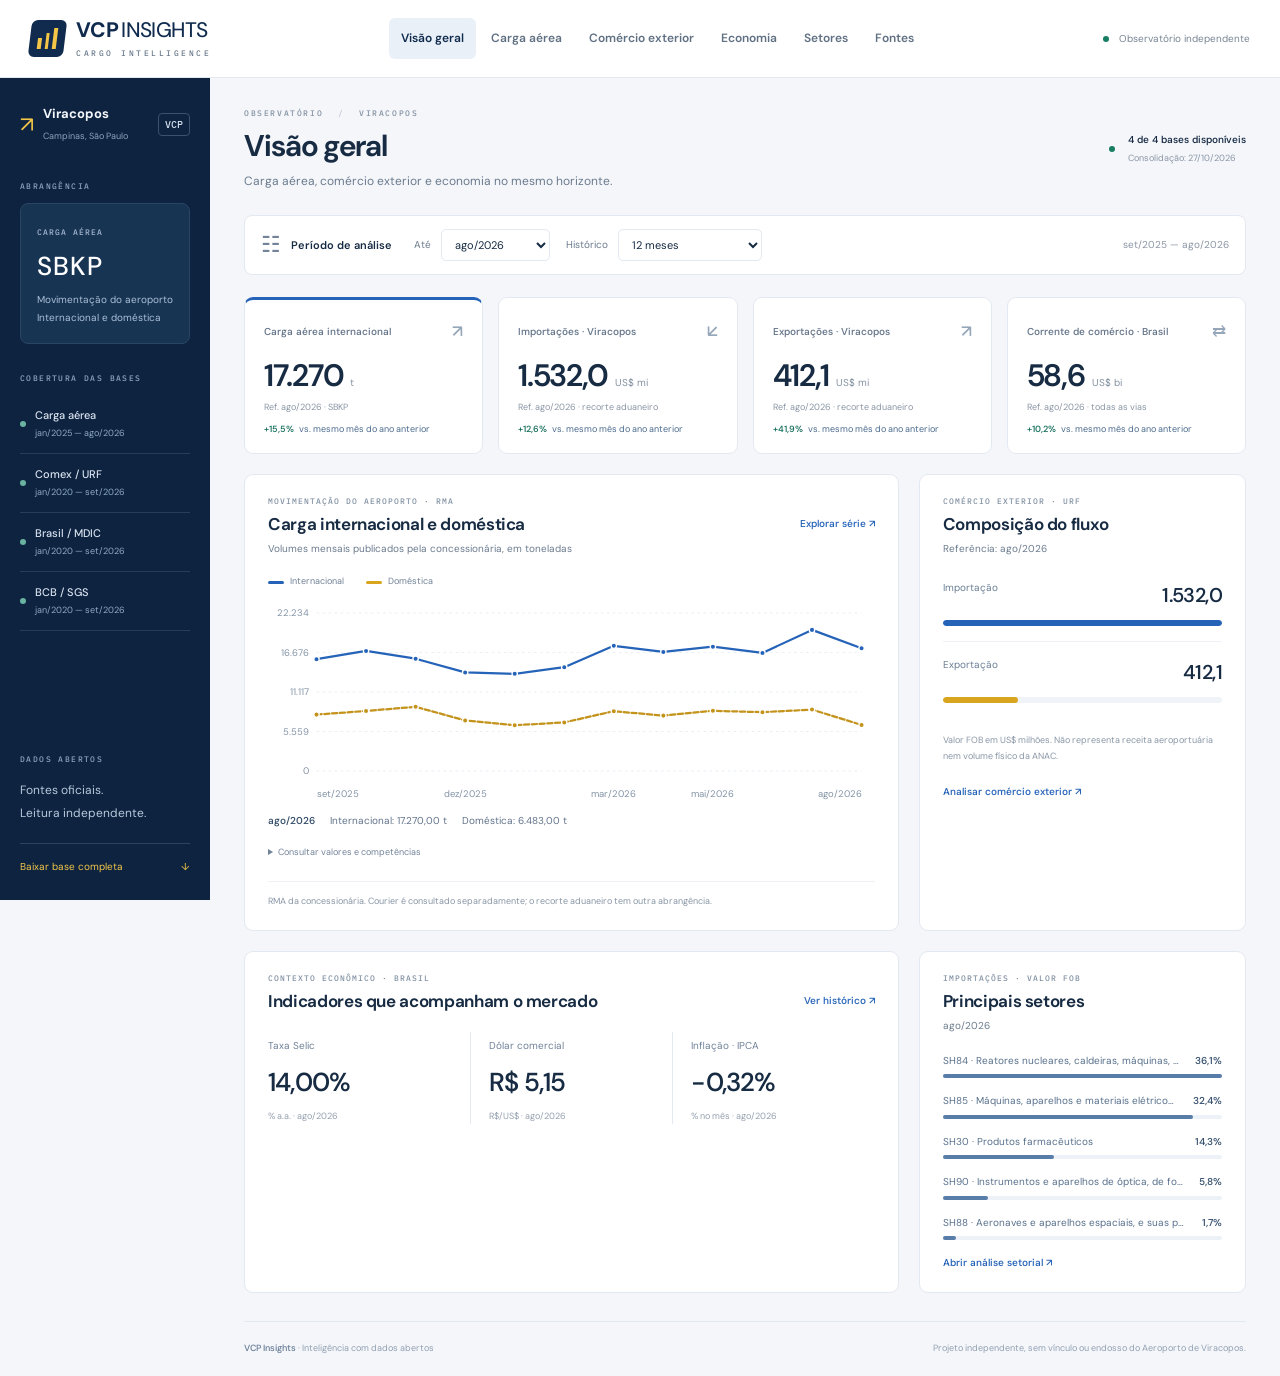
==== commit 3c95ed9a: "data: recuperar histórico comprovado 2020-2024" ====
--- a/index.html
+++ b/index.html
@@ -62,7 +62,7 @@
     <footer class="site-footer"><span><strong>VCP Insights</strong> · Inteligência com dados abertos</span><span>Projeto independente, sem vínculo ou endosso do Aeroporto de Viracopos.</span></footer>
   </main>
 </div>
-<script type="application/json" id="dados-incorporados">{"versao":"2.0.0","gerado_em_utc":"2026-10-27T16:20:01.461474+00:00","modo_compilacao":"online","contexto":"Carga física, valor FOB e peso líquido têm coberturas distintas.","coleta_bcb":{"selic_meta_pct_aa":{"status":"ok","competencia":"2026-09","coletado_em_utc":"2026-10-27T16:20:01.461474+00:00","url":"https://api.bcb.gov.br/dados/serie/bcdata.sgs.432/dados?formato=json&dataInicial=01%2F09%2F2025&dataFinal=30%2F09%2F2026","sha256":"a18befc90fb9e4379aba8aff749cad8839992eb04e19a4ee9248054aba6c74b1","registros":395},"dolar_venda_medio_brl":{"status":"ok","competencia":"2026-09","coletado_em_utc":"2026-10-27T16:20:01.461474+00:00","url":"https://api.bcb.gov.br/dados/serie/bcdata.sgs.1/dados?formato=json&dataInicial=01%2F09%2F2025&dataFinal=30%2F09%2F2026","sha256":"2db2b05f96749de01c77ecc4380fa0142a035f4f957846aab5dbc78b40aafefb","registros":273},"ipca_pct_mes":{"status":"ok","competencia":"2026-09","coletado_em_utc":"2026-10-27T16:20:01.461474+00:00","url":"https://api.bcb.gov.br/dados/serie/bcdata.sgs.433/dados?formato=json&dataInicial=01%2F09%2F2025&dataFinal=30%2F09%2F2026","sha256":"c7a12b993ba31af06b245aed85b83d39036d88e88b8e45132ef79c31ed45a225","registros":13}},"coleta_fontes":{"comex":{"status":"ok","competencia":"2026-09","coletado_em_utc":"2026-10-27T16:20:01.461474+00:00"},"brasil":{"status":"ok","competencia":"2026-09","coletado_em_utc":"2026-10-27T16:20:01.461474+00:00"},"viracopos":{"status":"falha; histórico preservado","erro":"HTTPS indisponível: \u003curlopen error [SSL: CERTIFICATE_VERIFY_FAILED] certificate verify failed: unable to get local issuer certificate (_ssl.c:1010)>; curl: curl: (60) SSL certificate problem: unable to get local issuer certificate\nMore details here: https://curl.se/docs/sslcerts.html\n\ncurl failed to verify the legitimacy of the server and therefore could not\nestablish a secure connection to it. To learn more about this situation and\nhow to fix it, please visit the web page mentioned above.","tentativa_em_utc":"2026-10-27T16:20:01.461474+00:00"}},"metadados":{"brasil":{"fonte_original":"https://www.gov.br/mdic/pt-br/assuntos/comercio-exterior/estatisticas/base-de-dados-bruta","coletado_em_utc":"2026-10-27T16:20:01.461474+00:00","unidades":{"exportacoes_usd_bi":"US$ bilhões FOB","importacoes_usd_bi":"US$ bilhões FOB"},"periodicidade":"mensal","abrangencia":"Brasil; todas as vias de transporte e URFs","tratamento":"Soma de VL_FOB de todas as linhas dos mesmos arquivos anuais EXP/IMP oficiais MDIC, sem filtro URF, via ou setor; divisão por 1 bilhão. Histórico preservado por mês. A tabela nacional consolidada é fallback se a leitura dos microdados falhar.","limitacoes":"Totais nacionais não representam Viracopos. Dados podem ser revisados. Fallback de publicação consolidada pode ter arredondamento de US$ 0,1 milhão.","status":"validado","arquivos":[{"url":"https://balanca.mdic.gov.br/balanca/bd/comexstat-bd/ncm/EXP_2025.csv","sha256":"34571d3fb125db0423f4a0785e7b40c26c815a90ccfa9783e457a1c34a96b96c","bytes":113715007,"linhas_origem":1709746,"linhas_recorte":209530,"coletado_em_utc":"2026-10-27T15:18:05.598109+00:00","urf":817700,"via":4,"fluxo":"exportacao","referencia_inicial":"2025-01","referencia_final":"2025-12"},{"url":"https://balanca.mdic.gov.br/balanca/bd/comexstat-bd/ncm/EXP_2026.csv","sha256":"40223cc6f9fcd6bc8eb1b7b80aac659768d26efde5286903009fdde96d4a401b","bytes":84646313,"linhas_origem":1272295,"linhas_recorte":151772,"coletado_em_utc":"2026-10-27T16:20:14.882277+00:00","urf":817700,"via":4,"fluxo":"exportacao","referencia_inicial":"2026-01","referencia_final":"2026-09"},{"url":"https://balanca.mdic.gov.br/balanca/bd/comexstat-bd/ncm/IMP_2025.csv","sha256":"b2bca7c775bf361ddb9fb3f3807e05504e9d5f7dd163e0c7a3b93e59aa81628c","bytes":175549886,"linhas_origem":2396286,"linhas_recorte":322920,"coletado_em_utc":"2026-10-27T15:18:50.706829+00:00","urf":817700,"via":4,"fluxo":"importacao","referencia_inicial":"2025-01","referencia_final":"2025-12"},{"url":"https://balanca.mdic.gov.br/balanca/bd/comexstat-bd/ncm/IMP_2026.csv","sha256":"4913ac98024dbf44b667a8e3e6cda487efb9c1a5dbbf31fb07f45cfd182ffa04","bytes":136096406,"linhas_origem":1858461,"linhas_recorte":200949,"coletado_em_utc":"2026-10-27T16:20:25.681132+00:00","urf":817700,"via":4,"fluxo":"importacao","referencia_inicial":"2026-01","referencia_final":"2026-09"}],"referencia_inicial":"2025-01","referencia_final":"2026-09"},"viracopos":{"fonte_original":"https://www.viracopos.com/pt_br/institucional/estatisticas-e-publicacoes.htm","fonte_nome":"Aeroportos Brasil Viracopos / RMA","coletado_em_utc":"2026-10-27T15:17:18.790246+00:00","unidades":{"carga_internacional_t":"toneladas","carga_domestica_t":"toneladas","courier_internacional_t":"toneladas"},"periodicidade":"mensal","abrangencia":"Aeroporto Internacional de Viracopos, movimentação de carga publicada pela concessionária","tratamento":"Página 1 dos RMA anuais: Movimentação de Cargas / INT* (importações + exportações), DOM e Movimentação de Cargas Courier / INT*. Números com ponto de milhar convertidos para toneladas inteiras. Courier mantido separado; meses não publicados omitidos.","limitacoes":"Fonte da concessionária, não série ANAC. Não permite separar embarque/desembarque nem importação/exportação. Toneladas inteiras publicadas; totais podem diferir por arredondamento. Não somar automaticamente courier à carga comum; o documento apresenta colunas distintas sem explicitar sobreposição. Dados sujeitos a atualização sem aviso prévio.","status":"validado","referencia_inicial":"2025-01","referencia_final":"2026-08","documentos":[{"url":"https://www.viracopos.com/data/files/13/F7/A2/6E/FA84C9101B0E52C9F01849A8/RMA%202025%20DEZ.pdf","sha256":"32e0da2d9e536a996507f9b34a7422632513eee1b2cbe37d69c2230a3ac33572","bytes":271738,"coletado_em_utc":"2026-10-27T15:17:18.790246+00:00","ano":2025,"pagina":1,"meses":12,"controle_publicado_t":{"carga_domestica_t":87064,"carga_internacional_t":184647,"courier_internacional_t":9705}},{"url":"https://www.viracopos.com/data/files/8C/12/E0/C6/265C0A10F5D2680AD41849A8/RMA%202026%20AGO.pdf","sha256":"2324a8b2fbd9d2a407f2c67475b6430f1b5a042ffef273b856f289cccf11af62","bytes":369244,"coletado_em_utc":"2026-10-27T15:17:18.790246+00:00","ano":2026,"pagina":1,"meses":8,"controle_publicado_t":{"carga_domestica_t":61357,"carga_internacional_t":133876,"courier_internacional_t":7542}}]},"comex":{"fonte_original":"https://www.gov.br/mdic/pt-br/assuntos/comercio-exterior/estatisticas/base-de-dados-bruta","coletado_em_utc":"2026-10-27T16:20:01.461474+00:00","unidades":{"valor_fob_usd":"US$ FOB","kg_liquido":"kg líquidos"},"periodicidade":"mensal × fluxo × capítulo SH2","abrangencia":"URF 0817700 Aeroporto Internacional de Viracopos; via 04 aérea; importação/exportação","tratamento":"Soma exata de VL_FOB e KG_LIQUIDO dos CSVs NCM/MDIC por CO_ANO, CO_MES, fluxo e prefixo SH2. Filtros CO_URF=817700 e CO_VIA=4 validados nas tabelas oficiais. Reprocessa ano corrente; revisão substitui todo o grupo mês×fluxo e preserva histórico anterior.","limitacoes":"Recorte aduaneiro de URF de embarque/desembarque declarado e via aérea; não equivale à carga física ANAC/SBKP. Peso líquido não inclui embalagem nem peso volumétrico. Classificações NCM/SH e dados podem sofrer revisão.","status":"validado","recorte_validado":true,"referencia_inicial":"2025-01","referencia_final":"2026-09","arquivos":[{"url":"https://balanca.mdic.gov.br/balanca/bd/comexstat-bd/ncm/EXP_2025.csv","sha256":"34571d3fb125db0423f4a0785e7b40c26c815a90ccfa9783e457a1c34a96b96c","bytes":113715007,"linhas_origem":1709746,"linhas_recorte":209530,"coletado_em_utc":"2026-10-27T15:18:05.598109+00:00","urf":817700,"via":4,"fluxo":"exportacao","referencia_inicial":"2025-01","referencia_final":"2025-12"},{"url":"https://balanca.mdic.gov.br/balanca/bd/comexstat-bd/ncm/EXP_2026.csv","sha256":"40223cc6f9fcd6bc8eb1b7b80aac659768d26efde5286903009fdde96d4a401b","bytes":84646313,"linhas_origem":1272295,"linhas_recorte":151772,"coletado_em_utc":"2026-10-27T16:20:14.882277+00:00","urf":817700,"via":4,"fluxo":"exportacao","referencia_inicial":"2026-01","referencia_final":"2026-09"},{"url":"https://balanca.mdic.gov.br/balanca/bd/comexstat-bd/ncm/IMP_2025.csv","sha256":"b2bca7c775bf361ddb9fb3f3807e05504e9d5f7dd163e0c7a3b93e59aa81628c","bytes":175549886,"linhas_origem":2396286,"linhas_recorte":322920,"coletado_em_utc":"2026-10-27T15:18:50.706829+00:00","urf":817700,"via":4,"fluxo":"importacao","referencia_inicial":"2025-01","referencia_final":"2025-12"},{"url":"https://balanca.mdic.gov.br/balanca/bd/comexstat-bd/ncm/IMP_2026.csv","sha256":"4913ac98024dbf44b667a8e3e6cda487efb9c1a5dbbf31fb07f45cfd182ffa04","bytes":136096406,"linhas_origem":1858461,"linhas_recorte":200949,"coletado_em_utc":"2026-10-27T16:20:25.681132+00:00","urf":817700,"via":4,"fluxo":"importacao","referencia_inicial":"2026-01","referencia_final":"2026-09"}],"fontes_tabelas":[{"url":"https://balanca.mdic.gov.br/balanca/bd/tabelas/VIA.csv","sha256":"e8ab4418e369cefc80facd21f27e0bb9c6184974b01b36a85fa463a1affa7698","bytes":369},{"url":"https://balanca.mdic.gov.br/balanca/bd/tabelas/URF.csv","sha256":"1a20764b160cb8d75a659ae49aa69aedc1476c72b3f639dec1c4fa55accfc2bb","bytes":10714},{"url":"https://balanca.mdic.gov.br/balanca/bd/tabelas/NCM_SH.csv","sha256":"cd1758b2917ff24fde5fd892208765ae150098cfe1c7868fd82ab8354549e116","bytes":7675822}],"recorte":{"urf":{"CO_URF":"0817700","NO_URF":"0817700 - AEROPORTO INTERNACIONAL DE VIRACOPOS"},"via":{"CO_VIA":"04","NO_VIA":"AEREA"},"classificacao":"capítulo SH2, prefixo NCM com descrição oficial NCM_SH"}},"macro":{"fonte_original":"https://api.bcb.gov.br/dados/serie/bcdata.sgs.{codigo}/dados","coletado_em_utc":"2026-10-27T16:20:01.461474+00:00","unidades":{"selic_meta_pct_aa":"% a.a.","dolar_venda_medio_brl":"R$/US$","ipca_pct_mes":"% mensal"},"periodicidade":"mensal (SGS 432 e 1: originais diárias; 433: mensal)","abrangencia":"Brasil","tratamento":"SGS 432: último registro disponível no mês; SGS 1: média aritmética dos dias publicados; SGS 433: variação mensal. Somente meses encerrados. Reconsulta sobreposta de 12 meses; demais competências preservadas.","limitacoes":"Disponibilidade por indicador pode diferir. Meses ausentes não são interpolados. Requisições limitadas a menos de 10 anos; backfill anterior requer consultas adicionais. Não implica causalidade.","status":"validado","referencia_inicial":"2022-01","referencia_final":"2026-09","coletas_por_serie":{"dolar_venda_medio_brl":{"status":"ok","competencia":"2026-09","coletado_em_utc":"2026-10-27T16:20:01.461474+00:00","url":"https://api.bcb.gov.br/dados/serie/bcdata.sgs.1/dados?formato=json&dataInicial=01%2F09%2F2025&dataFinal=30%2F09%2F2026","sha256":"2db2b05f96749de01c77ecc4380fa0142a035f4f957846aab5dbc78b40aafefb","registros":273},"selic_meta_pct_aa":{"status":"ok","competencia":"2026-09","coletado_em_utc":"2026-10-27T16:20:01.461474+00:00","url":"https://api.bcb.gov.br/dados/serie/bcdata.sgs.432/dados?formato=json&dataInicial=01%2F09%2F2025&dataFinal=30%2F09%2F2026","sha256":"a18befc90fb9e4379aba8aff749cad8839992eb04e19a4ee9248054aba6c74b1","registros":395},"ipca_pct_mes":{"status":"ok","competencia":"2026-09","coletado_em_utc":"2026-10-27T16:20:01.461474+00:00","url":"https://api.bcb.gov.br/dados/serie/bcdata.sgs.433/dados?formato=json&dataInicial=01%2F09%2F2025&dataFinal=30%2F09%2F2026","sha256":"c7a12b993ba31af06b245aed85b83d39036d88e88b8e45132ef79c31ed45a225","registros":13}}}},"brasil":[{"mes":"2025-01","exportacoes_usd_bi":25.398231759,"importacoes_usd_bi":23.060919404},{"mes":"2025-02","exportacoes_usd_bi":22.753954039,"importacoes_usd_bi":23.220906048},{"mes":"2025-03","exportacoes_usd_bi":28.725872006,"importacoes_usd_bi":20.989949681},{"mes":"2025-04","exportacoes_usd_bi":29.886134851,"importacoes_usd_bi":22.222203309},{"mes":"2025-05","exportacoes_usd_bi":29.920080781,"importacoes_usd_bi":22.860326366},{"mes":"2025-06","exportacoes_usd_bi":29.036249482,"importacoes_usd_bi":23.17968593},{"mes":"2025-07","exportacoes_usd_bi":32.128634276,"importacoes_usd_bi":25.131360879},{"mes":"2025-08","exportacoes_usd_bi":29.55863329,"importacoes_usd_bi":23.583998523},{"mes":"2025-09","exportacoes_usd_bi":30.486762259,"importacoes_usd_bi":27.345568599},{"mes":"2025-10","exportacoes_usd_bi":31.508863381,"importacoes_usd_bi":24.823891174},{"mes":"2025-11","exportacoes_usd_bi":28.164831149,"importacoes_usd_bi":22.404274885},{"mes":"2025-12","exportacoes_usd_bi":30.710215227,"importacoes_usd_bi":21.385349027},{"mes":"2026-01","exportacoes_usd_bi":24.573982812,"importacoes_usd_bi":20.804455231},{"mes":"2026-02","exportacoes_usd_bi":26.27054213,"importacoes_usd_bi":22.218059385},{"mes":"2026-03","exportacoes_usd_bi":31.766018083,"importacoes_usd_bi":25.309170318},{"mes":"2026-04","exportacoes_usd_bi":34.286658184,"importacoes_usd_bi":23.650669724},{"mes":"2026-05","exportacoes_usd_bi":31.529852245,"importacoes_usd_bi":24.120363018},{"mes":"2026-06","exportacoes_usd_bi":35.499628278,"importacoes_usd_bi":26.495200506},{"mes":"2026-07","exportacoes_usd_bi":33.577433983,"importacoes_usd_bi":27.159421177},{"mes":"2026-08","exportacoes_usd_bi":32.732183002,"importacoes_usd_bi":25.823660146},{"mes":"2026-09","exportacoes_usd_bi":34.418070076,"importacoes_usd_bi":26.677510096}],"viracopos":[{"mes":"2025-01","carga_internacional_t":13039.0,"carga_domestica_t":5108.0,"courier_internacional_t":638.0},{"mes":"2025-02","carga_internacional_t":14273.0,"carga_domestica_t":5510.0,"courier_internacional_t":549.0},{"mes":"2025-03","carga_internacional_t":15203.0,"carga_domestica_t":7376.0,"courier_internacional_t":685.0},{"mes":"2025-04","carga_internacional_t":16018.0,"carga_domestica_t":6624.0,"courier_internacional_t":694.0},{"mes":"2025-05","carga_internacional_t":16191.0,"carga_domestica_t":7009.0,"courier_internacional_t":804.0},{"mes":"2025-06","carga_internacional_t":15361.0,"carga_domestica_t":7205.0,"courier_internacional_t":768.0},{"mes":"2025-07","carga_internacional_t":17316.0,"carga_domestica_t":8100.0,"courier_internacional_t":914.0},{"mes":"2025-08","carga_internacional_t":14955.0,"carga_domestica_t":7601.0,"courier_internacional_t":900.0},{"mes":"2025-09","carga_internacional_t":15734.0,"carga_domestica_t":7936.0,"courier_internacional_t":910.0},{"mes":"2025-10","carga_internacional_t":16891.0,"carga_domestica_t":8449.0,"courier_internacional_t":968.0},{"mes":"2025-11","carga_internacional_t":15798.0,"carga_domestica_t":9034.0,"courier_internacional_t":930.0},{"mes":"2025-12","carga_internacional_t":13868.0,"carga_domestica_t":7112.0,"courier_internacional_t":945.0},{"mes":"2026-01","carga_internacional_t":13677.0,"carga_domestica_t":6436.0,"courier_internacional_t":763.0},{"mes":"2026-02","carga_internacional_t":14609.0,"carga_domestica_t":6836.0,"courier_internacional_t":790.0},{"mes":"2026-03","carga_internacional_t":17620.0,"carga_domestica_t":8419.0,"courier_internacional_t":894.0},{"mes":"2026-04","carga_internacional_t":16753.0,"carga_domestica_t":7793.0,"courier_internacional_t":957.0},{"mes":"2026-05","carga_internacional_t":17483.0,"carga_domestica_t":8474.0,"courier_internacional_t":980.0},{"mes":"2026-06","carga_internacional_t":16612.0,"carga_domestica_t":8275.0,"courier_internacional_t":1038.0},{"mes":"2026-07","carga_internacional_t":19852.0,"carga_domestica_t":8641.0,"courier_internacional_t":1070.0},{"mes":"2026-08","carga_internacional_t":17270.0,"carga_domestica_t":6483.0,"courier_internacional_t":1050.0}],"comex":[{"mes":"2025-01","fluxo":"exportacao","setor":"SH01 · Animais vivos","valor_fob_usd":4825509.0,"kg_liquido":67508.0},{"mes":"2025-01","fluxo":"exportacao","setor":"SH03 · Peixes e crustáceos, moluscos e outros invertebrados aquáticos","valor_fob_usd":1688005.0,"kg_liquido":111167.0},{"mes":"2025-01","fluxo":"exportacao","setor":"SH04 · Leite e lacticínios; ovos de aves; mel natural; produtos comestíveis de origem animal, não especificados nem compreendidos noutros Capítulos","valor_fob_usd":2044796.0,"kg_liquido":274031.0},{"mes":"2025-01","fluxo":"exportacao","setor":"SH05 · Outros produtos de origem animal, não especificados nem compreendidos noutros Capítulos","valor_fob_usd":1252605.0,"kg_liquido":4443.0},{"mes":"2025-01","fluxo":"exportacao","setor":"SH06 · Plantas vivas e produtos de floricultura","valor_fob_usd":11851.0,"kg_liquido":466.0},{"mes":"2025-01","fluxo":"exportacao","setor":"SH07 · Produtos hortícolas, plantas, raízes e tubérculos, comestíveis.","valor_fob_usd":5079.0,"kg_liquido":702.0},{"mes":"2025-01","fluxo":"exportacao","setor":"SH08 · Frutas; cascas de frutos cítricos e de melões","valor_fob_usd":953601.0,"kg_liquido":570595.0},{"mes":"2025-01","fluxo":"exportacao","setor":"SH09 · Café, chá, mate e especiarias","valor_fob_usd":106743.0,"kg_liquido":21603.0},{"mes":"2025-01","fluxo":"exportacao","setor":"SH10 · Cereais","valor_fob_usd":103.0,"kg_liquido":203.0},{"mes":"2025-01","fluxo":"exportacao","setor":"SH11 · Produtos da indústria de moagem; malte; amidos e féculas; inulina; glúten de trigo","valor_fob_usd":129555.0,"kg_liquido":7682.0},{"mes":"2025-01","fluxo":"exportacao","setor":"SH12 · Sementes e frutos oleaginosos; grãos, sementes e frutos diversos; plantas industriais ou medicinais; palhas e forragens","valor_fob_usd":243944.0,"kg_liquido":4876.0},{"mes":"2025-01","fluxo":"exportacao","setor":"SH13 · Gomas, resinas e outros sucos e extratos vegetais","valor_fob_usd":136662.0,"kg_liquido":4106.0},{"mes":"2025-01","fluxo":"exportacao","setor":"SH14 · Matérias para entrançar e outros produtos de origem vegetal, não especificados nem compreendidos noutros Capítulos","valor_fob_usd":1790.0,"kg_liquido":2304.0},{"mes":"2025-01","fluxo":"exportacao","setor":"SH15 · Gorduras e óleos animais ou vegetais; produtos da sua dissociação; gorduras alimentares elaboradas; ceras de origem animal ou vegetal","valor_fob_usd":178414.0,"kg_liquido":6980.0},{"mes":"2025-01","fluxo":"exportacao","setor":"SH17 · Açúcares e produtos de confeitaria","valor_fob_usd":26205.0,"kg_liquido":4274.0},{"mes":"2025-01","fluxo":"exportacao","setor":"SH18 · Cacau e suas preparações","valor_fob_usd":107308.0,"kg_liquido":12831.0},{"mes":"2025-01","fluxo":"exportacao","setor":"SH19 · Preparações à base de cereais, farinhas, amidos, féculas ou leite; produtos de pastelaria","valor_fob_usd":47904.0,"kg_liquido":8810.0},{"mes":"2025-01","fluxo":"exportacao","setor":"SH20 · Preparações de produtos hortícolas, de frutas ou de outras partes de plantas","valor_fob_usd":113358.0,"kg_liquido":12559.0},{"mes":"2025-01","fluxo":"exportacao","setor":"SH21 · Preparações alimentícias diversas","valor_fob_usd":465179.0,"kg_liquido":30364.0},{"mes":"2025-01","fluxo":"exportacao","setor":"SH22 · Bebidas, líquidos alcoólicos e vinagres","valor_fob_usd":71037.0,"kg_liquido":1725.0},{"mes":"2025-01","fluxo":"exportacao","setor":"SH23 · Resíduos e desperdícios das indústrias alimentares; alimentos preparados para animais","valor_fob_usd":172490.0,"kg_liquido":49919.0},{"mes":"2025-01","fluxo":"exportacao","setor":"SH24 · Tabaco e seus sucedâneos manufaturados","valor_fob_usd":111377.0,"kg_liquido":10435.0},{"mes":"2025-01","fluxo":"exportacao","setor":"SH25 · Sal; enxofre; terras e pedras; gesso, cal e cimento","valor_fob_usd":40589.0,"kg_liquido":1453.0},{"mes":"2025-01","fluxo":"exportacao","setor":"SH26 · Minerios, escórias e cinzas","valor_fob_usd":23381.0,"kg_liquido":5239.0},{"mes":"2025-01","fluxo":"exportacao","setor":"SH27 · Combustíveis minerais, óleos minerais e produtos da sua destilação; matérias betuminosas; ceras minerais","valor_fob_usd":14000791.0,"kg_liquido":17108664.0},{"mes":"2025-01","fluxo":"exportacao","setor":"SH28 · Produtos químicos inorgânicos; compostos inorgânicos ou orgânicos de metais preciosos, de elementos radioativos, de metais das terras raras ou de isótopos","valor_fob_usd":12646799.0,"kg_liquido":33406.0},{"mes":"2025-01","fluxo":"exportacao","setor":"SH29 · Produtos químicos orgânicos","valor_fob_usd":771835.0,"kg_liquido":32521.0},{"mes":"2025-01","fluxo":"exportacao","setor":"SH30 · Produtos farmacêuticos","valor_fob_usd":10036537.0,"kg_liquido":189275.0},{"mes":"2025-01","fluxo":"exportacao","setor":"SH31 · Adubos (fertilizantes)","valor_fob_usd":22043.0,"kg_liquido":6620.0},{"mes":"2025-01","fluxo":"exportacao","setor":"SH32 · Extratos tanantes e tintoriais; taninos e seus derivados; pigmentos e outras matérias corantes; tintas e vernizes; mástiques; tintas de escrever","valor_fob_usd":321488.0,"kg_liquido":17471.0},{"mes":"2025-01","fluxo":"exportacao","setor":"SH33 · Óleos essenciais e resinóides; produtos de perfumaria ou de toucador preparados e preparações cosméticas","valor_fob_usd":3691326.0,"kg_liquido":244705.0},{"mes":"2025-01","fluxo":"exportacao","setor":"SH34 · Sabões, agentes orgânicos de superfície, preparações para lavagem, preparações lubrificantes, ceras artificiais, ceras preparadas, produtos de conservação e limpeza, velas e artigos semelhantes, massas ou pastas para modelar, \"ceras\" para dentistas e Comp","valor_fob_usd":304861.0,"kg_liquido":57503.0},{"mes":"2025-01","fluxo":"exportacao","setor":"SH35 · Matérias albuminóides; produtos à base de amidos ou de féculas modificados; colas; enzimas","valor_fob_usd":333001.0,"kg_liquido":28743.0},{"mes":"2025-01","fluxo":"exportacao","setor":"SH36 · Pólvoras e explosivos; artigos de pirotecnia; fósforos; ligas pirofóricas; matérias inflamáveis","valor_fob_usd":669000.0,"kg_liquido":522.0},{"mes":"2025-01","fluxo":"exportacao","setor":"SH37 · Produtos para fotografia e cinematografia","valor_fob_usd":39268.0,"kg_liquido":1879.0},{"mes":"2025-01","fluxo":"exportacao","setor":"SH38 · Produtos diversos das indústrias químicas","valor_fob_usd":1000746.0,"kg_liquido":48338.0},{"mes":"2025-01","fluxo":"exportacao","setor":"SH39 · Plásticos e suas obras","valor_fob_usd":3535701.0,"kg_liquido":187632.0},{"mes":"2025-01","fluxo":"exportacao","setor":"SH40 · Borracha e suas obras","valor_fob_usd":2504888.0,"kg_liquido":53056.0},{"mes":"2025-01","fluxo":"exportacao","setor":"SH41 · Peles, exceto as peles com pelo, e couros","valor_fob_usd":294856.0,"kg_liquido":7437.0},{"mes":"2025-01","fluxo":"exportacao","setor":"SH42 · Obras de couro; artigos de correeiro ou de seleiro; artigos de viagem, bolsas e artefatos semelhantes; obras de tripa","valor_fob_usd":816863.0,"kg_liquido":5924.0},{"mes":"2025-01","fluxo":"exportacao","setor":"SH43 · Peles com pelo e suas obras; peles com pelo artificiais","valor_fob_usd":70047.0,"kg_liquido":2693.0},{"mes":"2025-01","fluxo":"exportacao","setor":"SH44 · Madeira, carvão vegetal e obras de madeira","valor_fob_usd":28924.0,"kg_liquido":2131.0},{"mes":"2025-01","fluxo":"exportacao","setor":"SH45 · Cortiça e suas obras","valor_fob_usd":171.0,"kg_liquido":3.0},{"mes":"2025-01","fluxo":"exportacao","setor":"SH46 · Obras de espartaria ou de cestaria","valor_fob_usd":1322.0,"kg_liquido":7.0},{"mes":"2025-01","fluxo":"exportacao","setor":"SH47 · Pastas de madeira ou de outras matérias fibrosas celulósicas; papel ou cartão para reciclar (desperdícios e aparas).","valor_fob_usd":1002.0,"kg_liquido":106.0},{"mes":"2025-01","fluxo":"exportacao","setor":"SH48 · Papel e cartão; obras de pasta de celulose, de papel ou de cartão","valor_fob_usd":443811.0,"kg_liquido":145960.0},{"mes":"2025-01","fluxo":"exportacao","setor":"SH49 · Livros, jornais, gravuras e outros produtos das indústrias gráficas; textos manuscritos ou datilografados, planos e plantas","valor_fob_usd":912504.0,"kg_liquido":296712.0},{"mes":"2025-01","fluxo":"exportacao","setor":"SH51 · Lã, pelos finos ou grosseiros; fios e tecidos de crina","valor_fob_usd":7184.0,"kg_liquido":331.0},{"mes":"2025-01","fluxo":"exportacao","setor":"SH52 · Algodão","valor_fob_usd":340107.0,"kg_liquido":18120.0},{"mes":"2025-01","fluxo":"exportacao","setor":"SH53 · Outras fibras têxteis vegetais; fios de papel e tecidos de fios de papel","valor_fob_usd":32475.0,"kg_liquido":1244.0},{"mes":"2025-01","fluxo":"exportacao","setor":"SH54 · Filamentos sintéticos ou artificiais","valor_fob_usd":200935.0,"kg_liquido":11613.0},{"mes":"2025-01","fluxo":"exportacao","setor":"SH55 · Fibras sintéticas ou artificiais, descontínuas","valor_fob_usd":26511.0,"kg_liquido":1919.0},{"mes":"2025-01","fluxo":"exportacao","setor":"SH56 · Pastas (ouates), feltros e falsos tecidos; fios especiais; cordéis, cordas e cabos; artigos de cordoaria","valor_fob_usd":49175.0,"kg_liquido":2197.0},{"mes":"2025-01","fluxo":"exportacao","setor":"SH57 · Tapetes e outros revestimentos para pisos (pavimentos), de matérias têxteis","valor_fob_usd":21142.0,"kg_liquido":534.0},{"mes":"2025-01","fluxo":"exportacao","setor":"SH58 · Tecidos especiais; tecidos tufados; rendas; tapeçarias; passamanarias; bordados.","valor_fob_usd":95696.0,"kg_liquido":5791.0},{"mes":"2025-01","fluxo":"exportacao","setor":"SH59 · Tecidos impregnados, revestidos, recobertos ou estratificados; artigos para usos técnicos de matérias têxteis","valor_fob_usd":612725.0,"kg_liquido":15923.0},{"mes":"2025-01","fluxo":"exportacao","setor":"SH60 · Tecidos de malha","valor_fob_usd":82132.0,"kg_liquido":5829.0},{"mes":"2025-01","fluxo":"exportacao","setor":"SH61 · Vestuário e seus acessórios, de malha","valor_fob_usd":858595.0,"kg_liquido":15113.0},{"mes":"2025-01","fluxo":"exportacao","setor":"SH62 · Vestuário e seus acessórios, exceto de Malha","valor_fob_usd":451641.0,"kg_liquido":5193.0},{"mes":"2025-01","fluxo":"exportacao","setor":"SH63 · Outros artefatos têxteis confeccionados; sortidos; artefatos de matérias têxteis, calçados, chapéus e artefatos de uso semelhante, usados; trapos","valor_fob_usd":196388.0,"kg_liquido":5632.0},{"mes":"2025-01","fluxo":"exportacao","setor":"SH64 · Calçados, polainas e artefatos semelhantes; suas partes","valor_fob_usd":3486280.0,"kg_liquido":122447.0},{"mes":"2025-01","fluxo":"exportacao","setor":"SH65 · Chapéus e artefatos de uso semelhante, e suas partes","valor_fob_usd":34960.0,"kg_liquido":1226.0},{"mes":"2025-01","fluxo":"exportacao","setor":"SH66 · Guarda-chuvas, sombrinhas, guarda-sóis, bengalas, bengalas-assentos, chicotes, pingalins, e suas partes","valor_fob_usd":234.0,"kg_liquido":53.0},{"mes":"2025-01","fluxo":"exportacao","setor":"SH67 · Penas e penugem preparadas e suas obras; flores artificiais; obras de cabelo","valor_fob_usd":44796.0,"kg_liquido":22.0},{"mes":"2025-01","fluxo":"exportacao","setor":"SH68 · Obras de pedra, gesso, cimento, amianto, mica ou de matérias semelhantes","valor_fob_usd":530326.0,"kg_liquido":55868.0},{"mes":"2025-01","fluxo":"exportacao","setor":"SH69 · Produtos cerâmicos","valor_fob_usd":125869.0,"kg_liquido":4609.0},{"mes":"2025-01","fluxo":"exportacao","setor":"SH70 · Vidro e suas obras","valor_fob_usd":305486.0,"kg_liquido":20668.0},{"mes":"2025-01","fluxo":"exportacao","setor":"SH71 · Pérolas naturais ou cultivadas, pedras preciosas ou semipreciosas e semelhantes, metais preciosos, metais folheados ou chapeados de metais preciosos (plaquê), e suas obras; bijuterias; moedas","valor_fob_usd":7981123.0,"kg_liquido":10977.0},{"mes":"2025-01","fluxo":"exportacao","setor":"SH72 · Ferro fundido, ferro e aço","valor_fob_usd":170249.0,"kg_liquido":15770.0},{"mes":"2025-01","fluxo":"exportacao","setor":"SH73 · Obras de ferro fundido, ferro ou aço","valor_fob_usd":2617613.0,"kg_liquido":108906.0},{"mes":"2025-01","fluxo":"exportacao","setor":"SH74 · Cobre e suas obras","valor_fob_usd":128725.0,"kg_liquido":7083.0},{"mes":"2025-01","fluxo":"exportacao","setor":"SH75 · Níquel e suas obras","valor_fob_usd":647624.0,"kg_liquido":2780.0},{"mes":"2025-01","fluxo":"exportacao","setor":"SH76 · Alumínio e suas obras","valor_fob_usd":764936.0,"kg_liquido":16720.0},{"mes":"2025-01","fluxo":"exportacao","setor":"SH78 · Chumbo e suas obras","valor_fob_usd":801.0,"kg_liquido":13.0},{"mes":"2025-01","fluxo":"exportacao","setor":"SH79 · Zinco e suas obras","valor_fob_usd":1804.0,"kg_liquido":21.0},{"mes":"2025-01","fluxo":"exportacao","setor":"SH81 · Outros metais comuns; ceramais (cermets); obras dessas matérias","valor_fob_usd":100051.0,"kg_liquido":136.0},{"mes":"2025-01","fluxo":"exportacao","setor":"SH82 · Ferramentas, artefatos de cutelaria e talheres, e suas partes, de metais comuns","valor_fob_usd":1080806.0,"kg_liquido":17346.0},{"mes":"2025-01","fluxo":"exportacao","setor":"SH83 · Obras diversas de metais comuns","valor_fob_usd":476603.0,"kg_liquido":7378.0},{"mes":"2025-01","fluxo":"exportacao","setor":"SH84 · Reatores nucleares, caldeiras, máquinas, aparelhos e instrumentos mecânicos, e suas partes","valor_fob_usd":41588799.0,"kg_liquido":692493.0},{"mes":"2025-01","fluxo":"exportacao","setor":"SH85 · Máquinas, aparelhos e materiais elétricos, e suas partes; aparelhos de gravação ou de reprodução de som, aparelhos de gravação ou de reprodução de imagens e de som em televisão, e suas partes e acessórios","valor_fob_usd":29278346.0,"kg_liquido":475712.0},{"mes":"2025-01","fluxo":"exportacao","setor":"SH86 · Veículos e material para vias férreas ou semelhantes, e suas partes; aparelhos mecânicos (incluindo os eletromecânicos) de sinalização para vias de comunicação","valor_fob_usd":11532.0,"kg_liquido":558.0},{"mes":"2025-01","fluxo":"exportacao","setor":"SH87 · Veículos automóveis, tratores, ciclos e outros veículos terrestres, suas partes e acessórios","valor_fob_usd":4250156.0,"kg_liquido":211562.0},{"mes":"2025-01","fluxo":"exportacao","setor":"SH88 · Aeronaves e aparelhos espaciais, e suas partes","valor_fob_usd":12981315.0,"kg_liquido":12910.0},{"mes":"2025-01","fluxo":"exportacao","setor":"SH90 · Instrumentos e aparelhos de óptica, de fotografia, de cinematografia, de medida, de controle ou de precisão; instrumentos e aparelhos médico-cirúrgicos; suas partes e acessórios","valor_fob_usd":22853607.0,"kg_liquido":75956.0},{"mes":"2025-01","fluxo":"exportacao","setor":"SH91 · Artigos de relojoaria","valor_fob_usd":16227.0,"kg_liquido":8.0},{"mes":"2025-01","fluxo":"exportacao","setor":"SH92 · Instrumentos musicais; suas partes e acessórios","valor_fob_usd":81972.0,"kg_liquido":1298.0},{"mes":"2025-01","fluxo":"exportacao","setor":"SH93 · Armas e munições; suas partes e acessórios","valor_fob_usd":2653683.0,"kg_liquido":16368.0},{"mes":"2025-01","fluxo":"exportacao","setor":"SH94 · Móveis; mobiliário médico-cirúrgico, colchões, almofadas e semelhantes; aparelhos de iluminação não especificados nem compreendidos em outros capítulos; anúncios, cartazes ou tabuletas e placas indicadoras luminosos, e artigos semelhantes; Construções Pré","valor_fob_usd":3159702.0,"kg_liquido":221579.0},{"mes":"2025-01","fluxo":"exportacao","setor":"SH95 · Brinquedos, jogos, artigos para divertimento ou para esporte; suas partes e acessórios","valor_fob_usd":315488.0,"kg_liquido":15449.0},{"mes":"2025-01","fluxo":"exportacao","setor":"SH96 · Obras diversas","valor_fob_usd":222859.0,"kg_liquido":7744.0},{"mes":"2025-01","fluxo":"exportacao","setor":"SH97 · Objetos de arte, de coleção e antiguidades","valor_fob_usd":1892643.0,"kg_liquido":1444.0},{"mes":"2025-01","fluxo":"importacao","setor":"SH01 · Animais vivos","valor_fob_usd":837233.0,"kg_liquido":20846.0},{"mes":"2025-01","fluxo":"importacao","setor":"SH03 · Peixes e crustáceos, moluscos e outros invertebrados aquáticos","valor_fob_usd":18253.0,"kg_liquido":1238.0},{"mes":"2025-01","fluxo":"importacao","setor":"SH04 · Leite e lacticínios; ovos de aves; mel natural; produtos comestíveis de origem animal, não especificados nem compreendidos noutros Capítulos","valor_fob_usd":10683325.0,"kg_liquido":120140.0},{"mes":"2025-01","fluxo":"importacao","setor":"SH05 · Outros produtos de origem animal, não especificados nem compreendidos noutros Capítulos","valor_fob_usd":1613151.0,"kg_liquido":277.0},{"mes":"2025-01","fluxo":"importacao","setor":"SH06 · Plantas vivas e produtos de floricultura","valor_fob_usd":51637.0,"kg_liquido":961.0},{"mes":"2025-01","fluxo":"importacao","setor":"SH07 · Produtos hortícolas, plantas, raízes e tubérculos, comestíveis.","valor_fob_usd":16995.0,"kg_liquido":500.0},{"mes":"2025-01","fluxo":"importacao","setor":"SH08 · Frutas; cascas de frutos cítricos e de melões","valor_fob_usd":3660.0,"kg_liquido":109.0},{"mes":"2025-01","fluxo":"importacao","setor":"SH09 · Café, chá, mate e especiarias","valor_fob_usd":15346.0,"kg_liquido":330.0},{"mes":"2025-01","fluxo":"importacao","setor":"SH10 · Cereais","valor_fob_usd":129421.0,"kg_liquido":10119.0},{"mes":"2025-01","fluxo":"importacao","setor":"SH11 · Produtos da indústria de moagem; malte; amidos e féculas; inulina; glúten de trigo","valor_fob_usd":58.0,"kg_liquido":0.0},{"mes":"2025-01","fluxo":"importacao","setor":"SH12 · Sementes e frutos oleaginosos; grãos, sementes e frutos diversos; plantas industriais ou medicinais; palhas e forragens","valor_fob_usd":13457267.0,"kg_liquido":40769.0},{"mes":"2025-01","fluxo":"importacao","setor":"SH13 · Gomas, resinas e outros sucos e extratos vegetais","valor_fob_usd":61040.0,"kg_liquido":1776.0},{"mes":"2025-01","fluxo":"importacao","setor":"SH15 · Gorduras e óleos animais ou vegetais; produtos da sua dissociação; gorduras alimentares elaboradas; ceras de origem animal ou vegetal","valor_fob_usd":439993.0,"kg_liquido":8220.0},{"mes":"2025-01","fluxo":"importacao","setor":"SH17 · Açúcares e produtos de confeitaria","valor_fob_usd":7844.0,"kg_liquido":2295.0},{"mes":"2025-01","fluxo":"importacao","setor":"SH20 · Preparações de produtos hortícolas, de frutas ou de outras partes de plantas","valor_fob_usd":5157.0,"kg_liquido":4032.0},{"mes":"2025-01","fluxo":"importacao","setor":"SH21 · Preparações alimentícias diversas","valor_fob_usd":448144.0,"kg_liquido":58354.0},{"mes":"2025-01","fluxo":"importacao","setor":"SH22 · Bebidas, líquidos alcoólicos e vinagres","valor_fob_usd":5554.0,"kg_liquido":387.0},{"mes":"2025-01","fluxo":"importacao","setor":"SH23 · Resíduos e desperdícios das indústrias alimentares; alimentos preparados para animais","valor_fob_usd":4008.0,"kg_liquido":217.0},{"mes":"2025-01","fluxo":"importacao","setor":"SH24 · Tabaco e seus sucedâneos manufaturados","valor_fob_usd":1525.0,"kg_liquido":2.0},{"mes":"2025-01","fluxo":"importacao","setor":"SH25 · Sal; enxofre; terras e pedras; gesso, cal e cimento","valor_fob_usd":19641.0,"kg_liquido":2407.0},{"mes":"2025-01","fluxo":"importacao","setor":"SH26 · Minerios, escórias e cinzas","valor_fob_usd":455.0,"kg_liquido":6.0},{"mes":"2025-01","fluxo":"importacao","setor":"SH27 · Combustíveis minerais, óleos minerais e produtos da sua destilação; matérias betuminosas; ceras minerais","valor_fob_usd":252553.0,"kg_liquido":10650.0},{"mes":"2025-01","fluxo":"importacao","setor":"SH28 · Produtos químicos inorgânicos; compostos inorgânicos ou orgânicos de metais preciosos, de elementos radioativos, de metais das terras raras ou de isótopos","valor_fob_usd":1092022.0,"kg_liquido":13668.0},{"mes":"2025-01","fluxo":"importacao","setor":"SH29 · Produtos químicos orgânicos","valor_fob_usd":30247509.0,"kg_liquido":153916.0},{"mes":"2025-01","fluxo":"importacao","setor":"SH30 · Produtos farmacêuticos","valor_fob_usd":36361835.0,"kg_liquido":131399.0},{"mes":"2025-01","fluxo":"importacao","setor":"SH31 · Adubos (fertilizantes)","valor_fob_usd":37574.0,"kg_liquido":1767.0},{"mes":"2025-01","fluxo":"importacao","setor":"SH32 · Extratos tanantes e tintoriais; taninos e seus derivados; pigmentos e outras matérias corantes; tintas e vernizes; mástiques; tintas de escrever","valor_fob_usd":2640376.0,"kg_liquido":76652.0},{"mes":"2025-01","fluxo":"importacao","setor":"SH33 · Óleos essenciais e resinóides; produtos de perfumaria ou de toucador preparados e preparações cosméticas","valor_fob_usd":2135030.0,"kg_liquido":24116.0},{"mes":"2025-01","fluxo":"importacao","setor":"SH34 · Sabões, agentes orgânicos de superfície, preparações para lavagem, preparações lubrificantes, ceras artificiais, ceras preparadas, produtos de conservação e limpeza, velas e artigos semelhantes, massas ou pastas para modelar, \"ceras\" para dentistas e Comp","valor_fob_usd":980083.0,"kg_liquido":65940.0},{"mes":"2025-01","fluxo":"importacao","setor":"SH35 · Matérias albuminóides; produtos à base de amidos ou de féculas modificados; colas; enzimas","valor_fob_usd":975518.0,"kg_liquido":22763.0},{"mes":"2025-01","fluxo":"importacao","setor":"SH36 · Pólvoras e explosivos; artigos de pirotecnia; fósforos; ligas pirofóricas; matérias inflamáveis","valor_fob_usd":541410.0,"kg_liquido":23.0},{"mes":"2025-01","fluxo":"importacao","setor":"SH37 · Produtos para fotografia e cinematografia","valor_fob_usd":36635.0,"kg_liquido":717.0},{"mes":"2025-01","fluxo":"importacao","setor":"SH38 · Produtos diversos das indústrias químicas","valor_fob_usd":27226726.0,"kg_liquido":241017.0},{"mes":"2025-01","fluxo":"importacao","setor":"SH39 · Plásticos e suas obras","valor_fob_usd":12275697.0,"kg_liquido":295886.0},{"mes":"2025-01","fluxo":"importacao","setor":"SH40 · Borracha e suas obras","valor_fob_usd":6457982.0,"kg_liquido":72708.0},{"mes":"2025-01","fluxo":"importacao","setor":"SH41 · Peles, exceto as peles com pelo, e couros","valor_fob_usd":69294.0,"kg_liquido":500.0},{"mes":"2025-01","fluxo":"importacao","setor":"SH42 · Obras de couro; artigos de correeiro ou de seleiro; artigos de viagem, bolsas e artefatos semelhantes; obras de tripa","valor_fob_usd":869779.0,"kg_liquido":13659.0},{"mes":"2025-01","fluxo":"importacao","setor":"SH43 · Peles com pelo e suas obras; peles com pelo artificiais","valor_fob_usd":5533.0,"kg_liquido":14.0},{"mes":"2025-01","fluxo":"importacao","setor":"SH44 · Madeira, carvão vegetal e obras de madeira","valor_fob_usd":56873.0,"kg_liquido":1204.0},{"mes":"2025-01","fluxo":"importacao","setor":"SH45 · Cortiça e suas obras","valor_fob_usd":1240.0,"kg_liquido":4.0},{"mes":"2025-01","fluxo":"importacao","setor":"SH46 · Obras de espartaria ou de cestaria","valor_fob_usd":158.0,"kg_liquido":27.0},{"mes":"2025-01","fluxo":"importacao","setor":"SH47 · Pastas de madeira ou de outras matérias fibrosas celulósicas; papel ou cartão para reciclar (desperdícios e aparas).","valor_fob_usd":5712.0,"kg_liquido":2963.0},{"mes":"2025-01","fluxo":"importacao","setor":"SH48 · Papel e cartão; obras de pasta de celulose, de papel ou de cartão","valor_fob_usd":1339743.0,"kg_liquido":71065.0},{"mes":"2025-01","fluxo":"importacao","setor":"SH49 · Livros, jornais, gravuras e outros produtos das indústrias gráficas; textos manuscritos ou datilografados, planos e plantas","valor_fob_usd":1879738.0,"kg_liquido":35525.0},{"mes":"2025-01","fluxo":"importacao","setor":"SH50 · Seda","valor_fob_usd":34200.0,"kg_liquido":19.0},{"mes":"2025-01","fluxo":"importacao","setor":"SH51 · Lã, pelos finos ou grosseiros; fios e tecidos de crina","valor_fob_usd":10393.0,"kg_liquido":472.0},{"mes":"2025-01","fluxo":"importacao","setor":"SH52 · Algodão","valor_fob_usd":6787.0,"kg_liquido":527.0},{"mes":"2025-01","fluxo":"importacao","setor":"SH54 · Filamentos sintéticos ou artificiais","valor_fob_usd":1182769.0,"kg_liquido":13633.0},{"mes":"2025-01","fluxo":"importacao","setor":"SH55 · Fibras sintéticas ou artificiais, descontínuas","valor_fob_usd":30352.0,"kg_liquido":3706.0},{"mes":"2025-01","fluxo":"importacao","setor":"SH56 · Pastas (ouates), feltros e falsos tecidos; fios especiais; cordéis, cordas e cabos; artigos de cordoaria","valor_fob_usd":477482.0,"kg_liquido":16202.0},{"mes":"2025-01","fluxo":"importacao","setor":"SH57 · Tapetes e outros revestimentos para pisos (pavimentos), de matérias têxteis","valor_fob_usd":28947.0,"kg_liquido":1235.0},{"mes":"2025-01","fluxo":"importacao","setor":"SH58 · Tecidos especiais; tecidos tufados; rendas; tapeçarias; passamanarias; bordados.","valor_fob_usd":185890.0,"kg_liquido":1414.0},{"mes":"2025-01","fluxo":"importacao","setor":"SH59 · Tecidos impregnados, revestidos, recobertos ou estratificados; artigos para usos técnicos de matérias têxteis","valor_fob_usd":621815.0,"kg_liquido":10999.0},{"mes":"2025-01","fluxo":"importacao","setor":"SH60 · Tecidos de malha","valor_fob_usd":12270.0,"kg_liquido":1064.0},{"mes":"2025-01","fluxo":"importacao","setor":"SH61 · Vestuário e seus acessórios, de malha","valor_fob_usd":856142.0,"kg_liquido":23940.0},{"mes":"2025-01","fluxo":"importacao","setor":"SH62 · Vestuário e seus acessórios, exceto de Malha","valor_fob_usd":1281641.0,"kg_liquido":40875.0},{"mes":"2025-01","fluxo":"importacao","setor":"SH63 · Outros artefatos têxteis confeccionados; sortidos; artefatos de matérias têxteis, calçados, chapéus e artefatos de uso semelhante, usados; trapos","valor_fob_usd":367083.0,"kg_liquido":7454.0},{"mes":"2025-01","fluxo":"importacao","setor":"SH64 · Calçados, polainas e artefatos semelhantes; suas partes","valor_fob_usd":65710.0,"kg_liquido":2736.0},{"mes":"2025-01","fluxo":"importacao","setor":"SH65 · Chapéus e artefatos de uso semelhante, e suas partes","valor_fob_usd":56353.0,"kg_liquido":1078.0},{"mes":"2025-01","fluxo":"importacao","setor":"SH66 · Guarda-chuvas, sombrinhas, guarda-sóis, bengalas, bengalas-assentos, chicotes, pingalins, e suas partes","valor_fob_usd":1804.0,"kg_liquido":46.0},{"mes":"2025-01","fluxo":"importacao","setor":"SH67 · Penas e penugem preparadas e suas obras; flores artificiais; obras de cabelo","valor_fob_usd":46548.0,"kg_liquido":979.0},{"mes":"2025-01","fluxo":"importacao","setor":"SH68 · Obras de pedra, gesso, cimento, amianto, mica ou de matérias semelhantes","valor_fob_usd":1524018.0,"kg_liquido":17777.0},{"mes":"2025-01","fluxo":"importacao","setor":"SH69 · Produtos cerâmicos","valor_fob_usd":480384.0,"kg_liquido":4235.0},{"mes":"2025-01","fluxo":"importacao","setor":"SH70 · Vidro e suas obras","valor_fob_usd":1316598.0,"kg_liquido":19077.0},{"mes":"2025-01","fluxo":"importacao","setor":"SH71 · Pérolas naturais ou cultivadas, pedras preciosas ou semipreciosas e semelhantes, metais preciosos, metais folheados ou chapeados de metais preciosos (plaquê), e suas obras; bijuterias; moedas","valor_fob_usd":2927311.0,"kg_liquido":9363.0},{"mes":"2025-01","fluxo":"importacao","setor":"SH72 · Ferro fundido, ferro e aço","valor_fob_usd":1040255.0,"kg_liquido":84636.0},{"mes":"2025-01","fluxo":"importacao","setor":"SH73 · Obras de ferro fundido, ferro ou aço","valor_fob_usd":12588979.0,"kg_liquido":201356.0},{"mes":"2025-01","fluxo":"importacao","setor":"SH74 · Cobre e suas obras","valor_fob_usd":1195332.0,"kg_liquido":8211.0},{"mes":"2025-01","fluxo":"importacao","setor":"SH75 · Níquel e suas obras","valor_fob_usd":803312.0,"kg_liquido":5336.0},{"mes":"2025-01","fluxo":"importacao","setor":"SH76 · Alumínio e suas obras","valor_fob_usd":2307199.0,"kg_liquido":21424.0},{"mes":"2025-01","fluxo":"importacao","setor":"SH78 · Chumbo e suas obras","valor_fob_usd":886.0,"kg_liquido":2.0},{"mes":"2025-01","fluxo":"importacao","setor":"SH79 · Zinco e suas obras","valor_fob_usd":31532.0,"kg_liquido":184.0},{"mes":"2025-01","fluxo":"importacao","setor":"SH80 · Estanho e suas obras","valor_fob_usd":16786.0,"kg_liquido":192.0},{"mes":"2025-01","fluxo":"importacao","setor":"SH81 · Outros metais comuns; ceramais (cermets); obras dessas matérias","valor_fob_usd":1215098.0,"kg_liquido":11926.0},{"mes":"2025-01","fluxo":"importacao","setor":"SH82 · Ferramentas, artefatos de cutelaria e talheres, e suas partes, de metais comuns","valor_fob_usd":8180662.0,"kg_liquido":25961.0},{"mes":"2025-01","fluxo":"importacao","setor":"SH83 · Obras diversas de metais comuns","valor_fob_usd":1637741.0,"kg_liquido":38378.0},{"mes":"2025-01","fluxo":"importacao","setor":"SH84 · Reatores nucleares, caldeiras, máquinas, aparelhos e instrumentos mecânicos, e suas partes","valor_fob_usd":492327445.0,"kg_liquido":1696399.0},{"mes":"2025-01","fluxo":"importacao","setor":"SH85 · Máquinas, aparelhos e materiais elétricos, e suas partes; aparelhos de gravação ou de reprodução de som, aparelhos de gravação ou de reprodução de imagens e de som em televisão, e suas partes e acessórios","valor_fob_usd":415526697.0,"kg_liquido":1155547.0},{"mes":"2025-01","fluxo":"importacao","setor":"SH86 · Veículos e material para vias férreas ou semelhantes, e suas partes; aparelhos mecânicos (incluindo os eletromecânicos) de sinalização para vias de comunicação","valor_fob_usd":235701.0,"kg_liquido":10768.0},{"mes":"2025-01","fluxo":"importacao","setor":"SH87 · Veículos automóveis, tratores, ciclos e outros veículos terrestres, suas partes e acessórios","valor_fob_usd":6583685.0,"kg_liquido":260243.0},{"mes":"2025-01","fluxo":"importacao","setor":"SH88 · Aeronaves e aparelhos espaciais, e suas partes","valor_fob_usd":32948151.0,"kg_liquido":48101.0},{"mes":"2025-01","fluxo":"importacao","setor":"SH89 · Embarcações e estruturas flutuantes","valor_fob_usd":27720.0,"kg_liquido":48.0},{"mes":"2025-01","fluxo":"importacao","setor":"SH90 · Instrumentos e aparelhos de óptica, de fotografia, de cinematografia, de medida, de controle ou de precisão; instrumentos e aparelhos médico-cirúrgicos; suas partes e acessórios","valor_fob_usd":131785036.0,"kg_liquido":486170.0},{"mes":"2025-01","fluxo":"importacao","setor":"SH91 · Artigos de relojoaria","valor_fob_usd":906101.0,"kg_liquido":6155.0},{"mes":"2025-01","fluxo":"importacao","setor":"SH92 · Instrumentos musicais; suas partes e acessórios","valor_fob_usd":69050.0,"kg_liquido":438.0},{"mes":"2025-01","fluxo":"importacao","setor":"SH93 · Armas e munições; suas partes e acessórios","valor_fob_usd":602567.0,"kg_liquido":6234.0},{"mes":"2025-01","fluxo":"importacao","setor":"SH94 · Móveis; mobiliário médico-cirúrgico, colchões, almofadas e semelhantes; aparelhos de iluminação não especificados nem compreendidos em outros capítulos; anúncios, cartazes ou tabuletas e placas indicadoras luminosos, e artigos semelhantes; Construções Pré","valor_fob_usd":2888402.0,"kg_liquido":17209.0},{"mes":"2025-01","fluxo":"importacao","setor":"SH95 · Brinquedos, jogos, artigos para divertimento ou para esporte; suas partes e acessórios","valor_fob_usd":233402.0,"kg_liquido":6703.0},{"mes":"2025-01","fluxo":"importacao","setor":"SH96 · Obras diversas","valor_fob_usd":677441.0,"kg_liquido":7722.0},{"mes":"2025-01","fluxo":"importacao","setor":"SH97 · Objetos de arte, de coleção e antiguidades","valor_fob_usd":42208.0,"kg_liquido":55.0},{"mes":"2025-02","fluxo":"exportacao","setor":"SH01 · Animais vivos","valor_fob_usd":4688296.0,"kg_liquido":18577.0},{"mes":"2025-02","fluxo":"exportacao","setor":"SH03 · Peixes e crustáceos, moluscos e outros invertebrados aquáticos","valor_fob_usd":817429.0,"kg_liquido":100951.0},{"mes":"2025-02","fluxo":"exportacao","setor":"SH04 · Leite e lacticínios; ovos de aves; mel natural; produtos comestíveis de origem animal, não especificados nem compreendidos noutros Capítulos","valor_fob_usd":2308153.0,"kg_liquido":304441.0},{"mes":"2025-02","fluxo":"exportacao","setor":"SH05 · Outros produtos de origem animal, não especificados nem compreendidos noutros Capítulos","valor_fob_usd":1146947.0,"kg_liquido":10919.0},{"mes":"2025-02","fluxo":"exportacao","setor":"SH06 · Plantas vivas e produtos de floricultura","valor_fob_usd":55787.0,"kg_liquido":778.0},{"mes":"2025-02","fluxo":"exportacao","setor":"SH07 · Produtos hortícolas, plantas, raízes e tubérculos, comestíveis.","valor_fob_usd":15181.0,"kg_liquido":9604.0},{"mes":"2025-02","fluxo":"exportacao","setor":"SH08 · Frutas; cascas de frutos cítricos e de melões","valor_fob_usd":873220.0,"kg_liquido":518859.0},{"mes":"2025-02","fluxo":"exportacao","setor":"SH09 · Café, chá, mate e especiarias","valor_fob_usd":367111.0,"kg_liquido":126528.0},{"mes":"2025-02","fluxo":"exportacao","setor":"SH10 · Cereais","valor_fob_usd":2829.0,"kg_liquido":837.0},{"mes":"2025-02","fluxo":"exportacao","setor":"SH11 · Produtos da indústria de moagem; malte; amidos e féculas; inulina; glúten de trigo","valor_fob_usd":12097.0,"kg_liquido":5232.0},{"mes":"2025-02","fluxo":"exportacao","setor":"SH12 · Sementes e frutos oleaginosos; grãos, sementes e frutos diversos; plantas industriais ou medicinais; palhas e forragens","valor_fob_usd":161256.0,"kg_liquido":10964.0},{"mes":"2025-02","fluxo":"exportacao","setor":"SH13 · Gomas, resinas e outros sucos e extratos vegetais","valor_fob_usd":193076.0,"kg_liquido":9533.0},{"mes":"2025-02","fluxo":"exportacao","setor":"SH14 · Matérias para entrançar e outros produtos de origem vegetal, não especificados nem compreendidos noutros Capítulos","valor_fob_usd":566.0,"kg_liquido":4.0},{"mes":"2025-02","fluxo":"exportacao","setor":"SH15 · Gorduras e óleos animais ou vegetais; produtos da sua dissociação; gorduras alimentares elaboradas; ceras de origem animal ou vegetal","valor_fob_usd":247780.0,"kg_liquido":9076.0},{"mes":"2025-02","fluxo":"exportacao","setor":"SH17 · Açúcares e produtos de confeitaria","valor_fob_usd":18263.0,"kg_liquido":4926.0},{"mes":"2025-02","fluxo":"exportacao","setor":"SH18 · Cacau e suas preparações","valor_fob_usd":139834.0,"kg_liquido":9952.0},{"mes":"2025-02","fluxo":"exportacao","setor":"SH19 · Preparações à base de cereais, farinhas, amidos, féculas ou leite; produtos de pastelaria","valor_fob_usd":22860.0,"kg_liquido":6690.0},{"mes":"2025-02","fluxo":"exportacao","setor":"SH20 · Preparações de produtos hortícolas, de frutas ou de outras partes de plantas","valor_fob_usd":118831.0,"kg_liquido":19866.0},{"mes":"2025-02","fluxo":"exportacao","setor":"SH21 · Preparações alimentícias diversas","valor_fob_usd":1435777.0,"kg_liquido":66168.0},{"mes":"2025-02","fluxo":"exportacao","setor":"SH22 · Bebidas, líquidos alcoólicos e vinagres","valor_fob_usd":12524.0,"kg_liquido":5918.0},{"mes":"2025-02","fluxo":"exportacao","setor":"SH23 · Resíduos e desperdícios das indústrias alimentares; alimentos preparados para animais","valor_fob_usd":161485.0,"kg_liquido":27314.0},{"mes":"2025-02","fluxo":"exportacao","setor":"SH24 · Tabaco e seus sucedâneos manufaturados","valor_fob_usd":32600.0,"kg_liquido":1286.0},{"mes":"2025-02","fluxo":"exportacao","setor":"SH25 · Sal; enxofre; terras e pedras; gesso, cal e cimento","valor_fob_usd":57124.0,"kg_liquido":21858.0},{"mes":"2025-02","fluxo":"exportacao","setor":"SH26 · Minerios, escórias e cinzas","valor_fob_usd":13555.0,"kg_liquido":5643.0},{"mes":"2025-02","fluxo":"exportacao","setor":"SH27 · Combustíveis minerais, óleos minerais e produtos da sua destilação; matérias betuminosas; ceras minerais","valor_fob_usd":39926918.0,"kg_liquido":38340048.0},{"mes":"2025-02","fluxo":"exportacao","setor":"SH28 · Produtos químicos inorgânicos; compostos inorgânicos ou orgânicos de metais preciosos, de elementos radioativos, de metais das terras raras ou de isótopos","valor_fob_usd":12659226.0,"kg_liquido":32937.0},{"mes":"2025-02","fluxo":"exportacao","setor":"SH29 · Produtos químicos orgânicos","valor_fob_usd":1055028.0,"kg_liquido":52681.0},{"mes":"2025-02","fluxo":"exportacao","setor":"SH30 · Produtos farmacêuticos","valor_fob_usd":18629282.0,"kg_liquido":230007.0},{"mes":"2025-02","fluxo":"exportacao","setor":"SH31 · Adubos (fertilizantes)","valor_fob_usd":7410.0,"kg_liquido":759.0},{"mes":"2025-02","fluxo":"exportacao","setor":"SH32 · Extratos tanantes e tintoriais; taninos e seus derivados; pigmentos e outras matérias corantes; tintas e vernizes; mástiques; tintas de escrever","valor_fob_usd":600155.0,"kg_liquido":35998.0},{"mes":"2025-02","fluxo":"exportacao","setor":"SH33 · Óleos essenciais e resinóides; produtos de perfumaria ou de toucador preparados e preparações cosméticas","valor_fob_usd":4643873.0,"kg_liquido":348264.0},{"mes":"2025-02","fluxo":"exportacao","setor":"SH34 · Sabões, agentes orgânicos de superfície, preparações para lavagem, preparações lubrificantes, ceras artificiais, ceras preparadas, produtos de conservação e limpeza, velas e artigos semelhantes, massas ou pastas para modelar, \"ceras\" para dentistas e Comp","valor_fob_usd":777913.0,"kg_liquido":76280.0},{"mes":"2025-02","fluxo":"exportacao","setor":"SH35 · Matérias albuminóides; produtos à base de amidos ou de féculas modificados; colas; enzimas","valor_fob_usd":1417462.0,"kg_liquido":17454.0},{"mes":"2025-02","fluxo":"exportacao","setor":"SH36 · Pólvoras e explosivos; artigos de pirotecnia; fósforos; ligas pirofóricas; matérias inflamáveis","valor_fob_usd":503000.0,"kg_liquido":494.0},{"mes":"2025-02","fluxo":"exportacao","setor":"SH37 · Produtos para fotografia e cinematografia","valor_fob_usd":7176.0,"kg_liquido":285.0},{"mes":"2025-02","fluxo":"exportacao","setor":"SH38 · Produtos diversos das indústrias químicas","valor_fob_usd":753188.0,"kg_liquido":61487.0},{"mes":"2025-02","fluxo":"exportacao","setor":"SH39 · Plásticos e suas obras","valor_fob_usd":3589879.0,"kg_liquido":228603.0},{"mes":"2025-02","fluxo":"exportacao","setor":"SH40 · Borracha e suas obras","valor_fob_usd":3312209.0,"kg_liquido":43948.0},{"mes":"2025-02","fluxo":"exportacao","setor":"SH41 · Peles, exceto as peles com pelo, e couros","valor_fob_usd":202383.0,"kg_liquido":6806.0},{"mes":"2025-02","fluxo":"exportacao","setor":"SH42 · Obras de couro; artigos de correeiro ou de seleiro; artigos de viagem, bolsas e artefatos semelhantes; obras de tripa","valor_fob_usd":1484081.0,"kg_liquido":8465.0},{"mes":"2025-02","fluxo":"exportacao","setor":"SH43 · Peles com pelo e suas obras; peles com pelo artificiais","valor_fob_usd":97237.0,"kg_liquido":2622.0},{"mes":"2025-02","fluxo":"exportacao","setor":"SH44 · Madeira, carvão vegetal e obras de madeira","valor_fob_usd":35850.0,"kg_liquido":4220.0},{"mes":"2025-02","fluxo":"exportacao","setor":"SH45 · Cortiça e suas obras","valor_fob_usd":2026.0,"kg_liquido":37.0},{"mes":"2025-02","fluxo":"exportacao","setor":"SH46 · Obras de espartaria ou de cestaria","valor_fob_usd":1098.0,"kg_liquido":8.0},{"mes":"2025-02","fluxo":"exportacao","setor":"SH48 · Papel e cartão; obras de pasta de celulose, de papel ou de cartão","valor_fob_usd":450121.0,"kg_liquido":140721.0},{"mes":"2025-02","fluxo":"exportacao","setor":"SH49 · Livros, jornais, gravuras e outros produtos das indústrias gráficas; textos manuscritos ou datilografados, planos e plantas","valor_fob_usd":665253.0,"kg_liquido":17420.0},{"mes":"2025-02","fluxo":"exportacao","setor":"SH50 · Seda","valor_fob_usd":1008.0,"kg_liquido":10.0},{"mes":"2025-02","fluxo":"exportacao","setor":"SH51 · Lã, pelos finos ou grosseiros; fios e tecidos de crina","valor_fob_usd":18950.0,"kg_liquido":1455.0},{"mes":"2025-02","fluxo":"exportacao","setor":"SH52 · Algodão","valor_fob_usd":211470.0,"kg_liquido":14288.0},{"mes":"2025-02","fluxo":"exportacao","setor":"SH53 · Outras fibras têxteis vegetais; fios de papel e tecidos de fios de papel","valor_fob_usd":21804.0,"kg_liquido":658.0},{"mes":"2025-02","fluxo":"exportacao","setor":"SH54 · Filamentos sintéticos ou artificiais","valor_fob_usd":373038.0,"kg_liquido":14466.0},{"mes":"2025-02","fluxo":"exportacao","setor":"SH55 · Fibras sintéticas ou artificiais, descontínuas","valor_fob_usd":121440.0,"kg_liquido":12918.0},{"mes":"2025-02","fluxo":"exportacao","setor":"SH56 · Pastas (ouates), feltros e falsos tecidos; fios especiais; cordéis, cordas e cabos; artigos de cordoaria","valor_fob_usd":118835.0,"kg_liquido":10684.0},{"mes":"2025-02","fluxo":"exportacao","setor":"SH57 · Tapetes e outros revestimentos para pisos (pavimentos), de matérias têxteis","valor_fob_usd":36548.0,"kg_liquido":3292.0},{"mes":"2025-02","fluxo":"exportacao","setor":"SH58 · Tecidos especiais; tecidos tufados; rendas; tapeçarias; passamanarias; bordados.","valor_fob_usd":118961.0,"kg_liquido":2106.0},{"mes":"2025-02","fluxo":"exportacao","setor":"SH59 · Tecidos impregnados, revestidos, recobertos ou estratificados; artigos para usos técnicos de matérias têxteis","valor_fob_usd":610048.0,"kg_liquido":27213.0},{"mes":"2025-02","fluxo":"exportacao","setor":"SH60 · Tecidos de malha","valor_fob_usd":222485.0,"kg_liquido":19044.0},{"mes":"2025-02","fluxo":"exportacao","setor":"SH61 · Vestuário e seus acessórios, de malha","valor_fob_usd":887753.0,"kg_liquido":16195.0},{"mes":"2025-02","fluxo":"exportacao","setor":"SH62 · Vestuário e seus acessórios, exceto de Malha","valor_fob_usd":628408.0,"kg_liquido":6650.0},{"mes":"2025-02","fluxo":"exportacao","setor":"SH63 · Outros artefatos têxteis confeccionados; sortidos; artefatos de matérias têxteis, calçados, chapéus e artefatos de uso semelhante, usados; trapos","valor_fob_usd":213847.0,"kg_liquido":6811.0},{"mes":"2025-02","fluxo":"exportacao","setor":"SH64 · Calçados, polainas e artefatos semelhantes; suas partes","valor_fob_usd":4004168.0,"kg_liquido":148723.0},{"mes":"2025-02","fluxo":"exportacao","setor":"SH65 · Chapéus e artefatos de uso semelhante, e suas partes","valor_fob_usd":12754.0,"kg_liquido":467.0},{"mes":"2025-02","fluxo":"exportacao","setor":"SH66 · Guarda-chuvas, sombrinhas, guarda-sóis, bengalas, bengalas-assentos, chicotes, pingalins, e suas partes","valor_fob_usd":5052.0,"kg_liquido":158.0},{"mes":"2025-02","fluxo":"exportacao","setor":"SH67 · Penas e penugem preparadas e suas obras; flores artificiais; obras de cabelo","valor_fob_usd":36095.0,"kg_liquido":54.0},{"mes":"2025-02","fluxo":"exportacao","setor":"SH68 · Obras de pedra, gesso, cimento, amianto, mica ou de matérias semelhantes","valor_fob_usd":240701.0,"kg_liquido":22528.0},{"mes":"2025-02","fluxo":"exportacao","setor":"SH69 · Produtos cerâmicos","valor_fob_usd":117165.0,"kg_liquido":4055.0},{"mes":"2025-02","fluxo":"exportacao","setor":"SH70 · Vidro e suas obras","valor_fob_usd":439811.0,"kg_liquido":41594.0},{"mes":"2025-02","fluxo":"exportacao","setor":"SH71 · Pérolas naturais ou cultivadas, pedras preciosas ou semipreciosas e semelhantes, metais preciosos, metais folheados ou chapeados de metais preciosos (plaquê), e suas obras; bijuterias; moedas","valor_fob_usd":14749255.0,"kg_liquido":16110.0},{"mes":"2025-02","fluxo":"exportacao","setor":"SH72 · Ferro fundido, ferro e aço","valor_fob_usd":85969.0,"kg_liquido":7017.0},{"mes":"2025-02","fluxo":"exportacao","setor":"SH73 · Obras de ferro fundido, ferro ou aço","valor_fob_usd":3363600.0,"kg_liquido":91277.0},{"mes":"2025-02","fluxo":"exportacao","setor":"SH74 · Cobre e suas obras","valor_fob_usd":199362.0,"kg_liquido":8532.0},{"mes":"2025-02","fluxo":"exportacao","setor":"SH75 · Níquel e suas obras","valor_fob_usd":869316.0,"kg_liquido":3101.0},{"mes":"2025-02","fluxo":"exportacao","setor":"SH76 · Alumínio e suas obras","valor_fob_usd":984680.0,"kg_liquido":31812.0},{"mes":"2025-02","fluxo":"exportacao","setor":"SH78 · Chumbo e suas obras","valor_fob_usd":5460.0,"kg_liquido":407.0},{"mes":"2025-02","fluxo":"exportacao","setor":"SH79 · Zinco e suas obras","valor_fob_usd":2169.0,"kg_liquido":44.0},{"mes":"2025-02","fluxo":"exportacao","setor":"SH81 · Outros metais comuns; ceramais (cermets); obras dessas matérias","valor_fob_usd":251761.0,"kg_liquido":177.0},{"mes":"2025-02","fluxo":"exportacao","setor":"SH82 · Ferramentas, artefatos de cutelaria e talheres, e suas partes, de metais comuns","valor_fob_usd":1831442.0,"kg_liquido":33464.0},{"mes":"2025-02","fluxo":"exportacao","setor":"SH83 · Obras diversas de metais comuns","valor_fob_usd":933314.0,"kg_liquido":9251.0},{"mes":"2025-02","fluxo":"exportacao","setor":"SH84 · Reatores nucleares, caldeiras, máquinas, aparelhos e instrumentos mecânicos, e suas partes","valor_fob_usd":64856059.0,"kg_liquido":619170.0},{"mes":"2025-02","fluxo":"exportacao","setor":"SH85 · Máquinas, aparelhos e materiais elétricos, e suas partes; aparelhos de gravação ou de reprodução de som, aparelhos de gravação ou de reprodução de imagens e de som em televisão, e suas partes e acessórios","valor_fob_usd":30538846.0,"kg_liquido":631202.0},{"mes":"2025-02","fluxo":"exportacao","setor":"SH86 · Veículos e material para vias férreas ou semelhantes, e suas partes; aparelhos mecânicos (incluindo os eletromecânicos) de sinalização para vias de comunicação","valor_fob_usd":33732.0,"kg_liquido":2434.0},{"mes":"2025-02","fluxo":"exportacao","setor":"SH87 · Veículos automóveis, tratores, ciclos e outros veículos terrestres, suas partes e acessórios","valor_fob_usd":4353654.0,"kg_liquido":229309.0},{"mes":"2025-02","fluxo":"exportacao","setor":"SH88 · Aeronaves e aparelhos espaciais, e suas partes","valor_fob_usd":14953442.0,"kg_liquido":16282.0},{"mes":"2025-02","fluxo":"exportacao","setor":"SH89 · Embarcações e estruturas flutuantes","valor_fob_usd":63728.0,"kg_liquido":72.0},{"mes":"2025-02","fluxo":"exportacao","setor":"SH90 · Instrumentos e aparelhos de óptica, de fotografia, de cinematografia, de medida, de controle ou de precisão; instrumentos e aparelhos médico-cirúrgicos; suas partes e acessórios","valor_fob_usd":27428911.0,"kg_liquido":81771.0},{"mes":"2025-02","fluxo":"exportacao","setor":"SH91 · Artigos de relojoaria","valor_fob_usd":4333.0,"kg_liquido":29.0},{"mes":"2025-02","fluxo":"exportacao","setor":"SH92 · Instrumentos musicais; suas partes e acessórios","valor_fob_usd":217332.0,"kg_liquido":644.0},{"mes":"2025-02","fluxo":"exportacao","setor":"SH93 · Armas e munições; suas partes e acessórios","valor_fob_usd":7448926.0,"kg_liquido":40034.0},{"mes":"2025-02","fluxo":"exportacao","setor":"SH94 · Móveis; mobiliário médico-cirúrgico, colchões, almofadas e semelhantes; aparelhos de iluminação não especificados nem compreendidos em outros capítulos; anúncios, cartazes ou tabuletas e placas indicadoras luminosos, e artigos semelhantes; Construções Pré","valor_fob_usd":4518455.0,"kg_liquido":282124.0},{"mes":"2025-02","fluxo":"exportacao","setor":"SH95 · Brinquedos, jogos, artigos para divertimento ou para esporte; suas partes e acessórios","valor_fob_usd":300925.0,"kg_liquido":18601.0},{"mes":"2025-02","fluxo":"exportacao","setor":"SH96 · Obras diversas","valor_fob_usd":541255.0,"kg_liquido":20206.0},{"mes":"2025-02","fluxo":"exportacao","setor":"SH97 · Objetos de arte, de coleção e antiguidades","valor_fob_usd":4967486.0,"kg_liquido":5641.0},{"mes":"2025-02","fluxo":"importacao","setor":"SH01 · Animais vivos","valor_fob_usd":830423.0,"kg_liquido":13994.0},{"mes":"2025-02","fluxo":"importacao","setor":"SH03 · Peixes e crustáceos, moluscos e outros invertebrados aquáticos","valor_fob_usd":31904.0,"kg_liquido":2380.0},{"mes":"2025-02","fluxo":"importacao","setor":"SH04 · Leite e lacticínios; ovos de aves; mel natural; produtos comestíveis de origem animal, não especificados nem compreendidos noutros Capítulos","valor_fob_usd":11881528.0,"kg_liquido":102273.0},{"mes":"2025-02","fluxo":"importacao","setor":"SH05 · Outros produtos de origem animal, não especificados nem compreendidos noutros Capítulos","valor_fob_usd":2417463.0,"kg_liquido":259.0},{"mes":"2025-02","fluxo":"importacao","setor":"SH06 · Plantas vivas e produtos de floricultura","valor_fob_usd":120596.0,"kg_liquido":2883.0},{"mes":"2025-02","fluxo":"importacao","setor":"SH07 · Produtos hortícolas, plantas, raízes e tubérculos, comestíveis.","valor_fob_usd":14819.0,"kg_liquido":1905.0},{"mes":"2025-02","fluxo":"importacao","setor":"SH08 · Frutas; cascas de frutos cítricos e de melões","valor_fob_usd":765.0,"kg_liquido":40.0},{"mes":"2025-02","fluxo":"importacao","setor":"SH09 · Café, chá, mate e especiarias","valor_fob_usd":1872.0,"kg_liquido":32.0},{"mes":"2025-02","fluxo":"importacao","setor":"SH10 · Cereais","valor_fob_usd":13835.0,"kg_liquido":924.0},{"mes":"2025-02","fluxo":"importacao","setor":"SH11 · Produtos da indústria de moagem; malte; amidos e féculas; inulina; glúten de trigo","valor_fob_usd":0.0,"kg_liquido":0.0},{"mes":"2025-02","fluxo":"importacao","setor":"SH12 · Sementes e frutos oleaginosos; grãos, sementes e frutos diversos; plantas industriais ou medicinais; palhas e forragens","valor_fob_usd":10405316.0,"kg_liquido":35460.0},{"mes":"2025-02","fluxo":"importacao","setor":"SH13 · Gomas, resinas e outros sucos e extratos vegetais","valor_fob_usd":166853.0,"kg_liquido":1854.0},{"mes":"2025-02","fluxo":"importacao","setor":"SH15 · Gorduras e óleos animais ou vegetais; produtos da sua dissociação; gorduras alimentares elaboradas; ceras de origem animal ou vegetal","valor_fob_usd":15530.0,"kg_liquido":370.0},{"mes":"2025-02","fluxo":"importacao","setor":"SH17 · Açúcares e produtos de confeitaria","valor_fob_usd":16525.0,"kg_liquido":1686.0},{"mes":"2025-02","fluxo":"importacao","setor":"SH20 · Preparações de produtos hortícolas, de frutas ou de outras partes de plantas","valor_fob_usd":8062.0,"kg_liquido":4105.0},{"mes":"2025-02","fluxo":"importacao","setor":"SH21 · Preparações alimentícias diversas","valor_fob_usd":314951.0,"kg_liquido":11963.0},{"mes":"2025-02","fluxo":"importacao","setor":"SH22 · Bebidas, líquidos alcoólicos e vinagres","valor_fob_usd":2121.0,"kg_liquido":53.0},{"mes":"2025-02","fluxo":"importacao","setor":"SH23 · Resíduos e desperdícios das indústrias alimentares; alimentos preparados para animais","valor_fob_usd":361491.0,"kg_liquido":20960.0},{"mes":"2025-02","fluxo":"importacao","setor":"SH24 · Tabaco e seus sucedâneos manufaturados","valor_fob_usd":833.0,"kg_liquido":3.0},{"mes":"2025-02","fluxo":"importacao","setor":"SH25 · Sal; enxofre; terras e pedras; gesso, cal e cimento","valor_fob_usd":22321.0,"kg_liquido":2029.0},{"mes":"2025-02","fluxo":"importacao","setor":"SH26 · Minerios, escórias e cinzas","valor_fob_usd":1771.0,"kg_liquido":20.0},{"mes":"2025-02","fluxo":"importacao","setor":"SH27 · Combustíveis minerais, óleos minerais e produtos da sua destilação; matérias betuminosas; ceras minerais","valor_fob_usd":100267.0,"kg_liquido":5094.0},{"mes":"2025-02","fluxo":"importacao","setor":"SH28 · Produtos químicos inorgânicos; compostos inorgânicos ou orgânicos de metais preciosos, de elementos radioativos, de metais das terras raras ou de isótopos","valor_fob_usd":1328261.0,"kg_liquido":12616.0},{"mes":"2025-02","fluxo":"importacao","setor":"SH29 · Produtos químicos orgânicos","valor_fob_usd":18646066.0,"kg_liquido":101598.0},{"mes":"2025-02","fluxo":"importacao","setor":"SH30 · Produtos farmacêuticos","valor_fob_usd":56995589.0,"kg_liquido":150008.0},{"mes":"2025-02","fluxo":"importacao","setor":"SH31 · Adubos (fertilizantes)","valor_fob_usd":2461.0,"kg_liquido":77.0},{"mes":"2025-02","fluxo":"importacao","setor":"SH32 · Extratos tanantes e tintoriais; taninos e seus derivados; pigmentos e outras matérias corantes; tintas e vernizes; mástiques; tintas de escrever","valor_fob_usd":2736735.0,"kg_liquido":65986.0},{"mes":"2025-02","fluxo":"importacao","setor":"SH33 · Óleos essenciais e resinóides; produtos de perfumaria ou de toucador preparados e preparações cosméticas","valor_fob_usd":2030712.0,"kg_liquido":50921.0},{"mes":"2025-02","fluxo":"importacao","setor":"SH34 · Sabões, agentes orgânicos de superfície, preparações para lavagem, preparações lubrificantes, ceras artificiais, ceras preparadas, produtos de conservação e limpeza, velas e artigos semelhantes, massas ou pastas para modelar, \"ceras\" para dentistas e Comp","valor_fob_usd":856314.0,"kg_liquido":36195.0},{"mes":"2025-02","fluxo":"importacao","setor":"SH35 · Matérias albuminóides; produtos à base de amidos ou de féculas modificados; colas; enzimas","valor_fob_usd":1241305.0,"kg_liquido":41381.0},{"mes":"2025-02","fluxo":"importacao","setor":"SH36 · Pólvoras e explosivos; artigos de pirotecnia; fósforos; ligas pirofóricas; matérias inflamáveis","valor_fob_usd":158562.0,"kg_liquido":28.0},{"mes":"2025-02","fluxo":"importacao","setor":"SH37 · Produtos para fotografia e cinematografia","valor_fob_usd":40818.0,"kg_liquido":1573.0},{"mes":"2025-02","fluxo":"importacao","setor":"SH38 · Produtos diversos das indústrias químicas","valor_fob_usd":39205142.0,"kg_liquido":339329.0},{"mes":"2025-02","fluxo":"importacao","setor":"SH39 · Plásticos e suas obras","valor_fob_usd":10343359.0,"kg_liquido":245983.0},{"mes":"2025-02","fluxo":"importacao","setor":"SH40 · Borracha e suas obras","valor_fob_usd":6686626.0,"kg_liquido":104551.0},{"mes":"2025-02","fluxo":"importacao","setor":"SH41 · Peles, exceto as peles com pelo, e couros","valor_fob_usd":2972.0,"kg_liquido":35.0},{"mes":"2025-02","fluxo":"importacao","setor":"SH42 · Obras de couro; artigos de correeiro ou de seleiro; artigos de viagem, bolsas e artefatos semelhantes; obras de tripa","valor_fob_usd":522060.0,"kg_liquido":4733.0},{"mes":"2025-02","fluxo":"importacao","setor":"SH43 · Peles com pelo e suas obras; peles com pelo artificiais","valor_fob_usd":20024.0,"kg_liquido":41.0},{"mes":"2025-02","fluxo":"importacao","setor":"SH44 · Madeira, carvão vegetal e obras de madeira","valor_fob_usd":14094.0,"kg_liquido":549.0},{"mes":"2025-02","fluxo":"importacao","setor":"SH45 · Cortiça e suas obras","valor_fob_usd":2367.0,"kg_liquido":55.0},{"mes":"2025-02","fluxo":"importacao","setor":"SH46 · Obras de espartaria ou de cestaria","valor_fob_usd":155.0,"kg_liquido":26.0},{"mes":"2025-02","fluxo":"importacao","setor":"SH48 · Papel e cartão; obras de pasta de celulose, de papel ou de cartão","valor_fob_usd":1297612.0,"kg_liquido":77795.0},{"mes":"2025-02","fluxo":"importacao","setor":"SH49 · Livros, jornais, gravuras e outros produtos das indústrias gráficas; textos manuscritos ou datilografados, planos e plantas","valor_fob_usd":628554.0,"kg_liquido":14607.0},{"mes":"2025-02","fluxo":"importacao","setor":"SH50 · Seda","valor_fob_usd":125443.0,"kg_liquido":134.0},{"mes":"2025-02","fluxo":"importacao","setor":"SH51 · Lã, pelos finos ou grosseiros; fios e tecidos de crina","valor_fob_usd":5493.0,"kg_liquido":28.0},{"mes":"2025-02","fluxo":"importacao","setor":"SH52 · Algodão","valor_fob_usd":9046.0,"kg_liquido":707.0},{"mes":"2025-02","fluxo":"importacao","setor":"SH53 · Outras fibras têxteis vegetais; fios de papel e tecidos de fios de papel","valor_fob_usd":3283.0,"kg_liquido":177.0},{"mes":"2025-02","fluxo":"importacao","setor":"SH54 · Filamentos sintéticos ou artificiais","valor_fob_usd":1925850.0,"kg_liquido":4401.0},{"mes":"2025-02","fluxo":"importacao","setor":"SH55 · Fibras sintéticas ou artificiais, descontínuas","valor_fob_usd":28164.0,"kg_liquido":581.0},{"mes":"2025-02","fluxo":"importacao","setor":"SH56 · Pastas (ouates), feltros e falsos tecidos; fios especiais; cordéis, cordas e cabos; artigos de cordoaria","valor_fob_usd":498629.0,"kg_liquido":24422.0},{"mes":"2025-02","fluxo":"importacao","setor":"SH57 · Tapetes e outros revestimentos para pisos (pavimentos), de matérias têxteis","valor_fob_usd":55202.0,"kg_liquido":564.0},{"mes":"2025-02","fluxo":"importacao","setor":"SH58 · Tecidos especiais; tecidos tufados; rendas; tapeçarias; passamanarias; bordados.","valor_fob_usd":66477.0,"kg_liquido":782.0},{"mes":"2025-02","fluxo":"importacao","setor":"SH59 · Tecidos impregnados, revestidos, recobertos ou estratificados; artigos para usos técnicos de matérias têxteis","valor_fob_usd":685214.0,"kg_liquido":12618.0},{"mes":"2025-02","fluxo":"importacao","setor":"SH60 · Tecidos de malha","valor_fob_usd":14448.0,"kg_liquido":954.0},{"mes":"2025-02","fluxo":"importacao","setor":"SH61 · Vestuário e seus acessórios, de malha","valor_fob_usd":1273081.0,"kg_liquido":31971.0},{"mes":"2025-02","fluxo":"importacao","setor":"SH62 · Vestuário e seus acessórios, exceto de Malha","valor_fob_usd":1510685.0,"kg_liquido":36145.0},{"mes":"2025-02","fluxo":"importacao","setor":"SH63 · Outros artefatos têxteis confeccionados; sortidos; artefatos de matérias têxteis, calçados, chapéus e artefatos de uso semelhante, usados; trapos","valor_fob_usd":199467.0,"kg_liquido":4538.0},{"mes":"2025-02","fluxo":"importacao","setor":"SH64 · Calçados, polainas e artefatos semelhantes; suas partes","valor_fob_usd":167930.0,"kg_liquido":3134.0},{"mes":"2025-02","fluxo":"importacao","setor":"SH65 · Chapéus e artefatos de uso semelhante, e suas partes","valor_fob_usd":60482.0,"kg_liquido":1291.0},{"mes":"2025-02","fluxo":"importacao","setor":"SH66 · Guarda-chuvas, sombrinhas, guarda-sóis, bengalas, bengalas-assentos, chicotes, pingalins, e suas partes","valor_fob_usd":230.0,"kg_liquido":6.0},{"mes":"2025-02","fluxo":"importacao","setor":"SH67 · Penas e penugem preparadas e suas obras; flores artificiais; obras de cabelo","valor_fob_usd":23429.0,"kg_liquido":1020.0},{"mes":"2025-02","fluxo":"importacao","setor":"SH68 · Obras de pedra, gesso, cimento, amianto, mica ou de matérias semelhantes","valor_fob_usd":1071305.0,"kg_liquido":9804.0},{"mes":"2025-02","fluxo":"importacao","setor":"SH69 · Produtos cerâmicos","valor_fob_usd":481923.0,"kg_liquido":3150.0},{"mes":"2025-02","fluxo":"importacao","setor":"SH70 · Vidro e suas obras","valor_fob_usd":975428.0,"kg_liquido":12132.0},{"mes":"2025-02","fluxo":"importacao","setor":"SH71 · Pérolas naturais ou cultivadas, pedras preciosas ou semipreciosas e semelhantes, metais preciosos, metais folheados ou chapeados de metais preciosos (plaquê), e suas obras; bijuterias; moedas","valor_fob_usd":857547.0,"kg_liquido":4940.0},{"mes":"2025-02","fluxo":"importacao","setor":"SH72 · Ferro fundido, ferro e aço","valor_fob_usd":631211.0,"kg_liquido":35199.0},{"mes":"2025-02","fluxo":"importacao","setor":"SH73 · Obras de ferro fundido, ferro ou aço","valor_fob_usd":11932290.0,"kg_liquido":227660.0},{"mes":"2025-02","fluxo":"importacao","setor":"SH74 · Cobre e suas obras","valor_fob_usd":707999.0,"kg_liquido":13300.0},{"mes":"2025-02","fluxo":"importacao","setor":"SH75 · Níquel e suas obras","valor_fob_usd":698863.0,"kg_liquido":2192.0},{"mes":"2025-02","fluxo":"importacao","setor":"SH76 · Alumínio e suas obras","valor_fob_usd":2077866.0,"kg_liquido":26376.0},{"mes":"2025-02","fluxo":"importacao","setor":"SH78 · Chumbo e suas obras","valor_fob_usd":5859.0,"kg_liquido":81.0},{"mes":"2025-02","fluxo":"importacao","setor":"SH79 · Zinco e suas obras","valor_fob_usd":6272.0,"kg_liquido":305.0},{"mes":"2025-02","fluxo":"importacao","setor":"SH80 · Estanho e suas obras","valor_fob_usd":5316.0,"kg_liquido":15.0},{"mes":"2025-02","fluxo":"importacao","setor":"SH81 · Outros metais comuns; ceramais (cermets); obras dessas matérias","valor_fob_usd":4869591.0,"kg_liquido":16640.0},{"mes":"2025-02","fluxo":"importacao","setor":"SH82 · Ferramentas, artefatos de cutelaria e talheres, e suas partes, de metais comuns","valor_fob_usd":8101646.0,"kg_liquido":34125.0},{"mes":"2025-02","fluxo":"importacao","setor":"SH83 · Obras diversas de metais comuns","valor_fob_usd":2033363.0,"kg_liquido":19642.0},{"mes":"2025-02","fluxo":"importacao","setor":"SH84 · Reatores nucleares, caldeiras, máquinas, aparelhos e instrumentos mecânicos, e suas partes","valor_fob_usd":557235308.0,"kg_liquido":1720824.0},{"mes":"2025-02","fluxo":"importacao","setor":"SH85 · Máquinas, aparelhos e materiais elétricos, e suas partes; aparelhos de gravação ou de reprodução de som, aparelhos de gravação ou de reprodução de imagens e de som em televisão, e suas partes e acessórios","valor_fob_usd":358836331.0,"kg_liquido":895542.0},{"mes":"2025-02","fluxo":"importacao","setor":"SH86 · Veículos e material para vias férreas ou semelhantes, e suas partes; aparelhos mecânicos (incluindo os eletromecânicos) de sinalização para vias de comunicação","valor_fob_usd":315096.0,"kg_liquido":12703.0},{"mes":"2025-02","fluxo":"importacao","setor":"SH87 · Veículos automóveis, tratores, ciclos e outros veículos terrestres, suas partes e acessórios","valor_fob_usd":7310827.0,"kg_liquido":274647.0},{"mes":"2025-02","fluxo":"importacao","setor":"SH88 · Aeronaves e aparelhos espaciais, e suas partes","valor_fob_usd":47162718.0,"kg_liquido":44931.0},{"mes":"2025-02","fluxo":"importacao","setor":"SH89 · Embarcações e estruturas flutuantes","valor_fob_usd":17372.0,"kg_liquido":63.0},{"mes":"2025-02","fluxo":"importacao","setor":"SH90 · Instrumentos e aparelhos de óptica, de fotografia, de cinematografia, de medida, de controle ou de precisão; instrumentos e aparelhos médico-cirúrgicos; suas partes e acessórios","valor_fob_usd":128877549.0,"kg_liquido":478171.0},{"mes":"2025-02","fluxo":"importacao","setor":"SH91 · Artigos de relojoaria","valor_fob_usd":824483.0,"kg_liquido":4404.0},{"mes":"2025-02","fluxo":"importacao","setor":"SH92 · Instrumentos musicais; suas partes e acessórios","valor_fob_usd":171375.0,"kg_liquido":1142.0},{"mes":"2025-02","fluxo":"importacao","setor":"SH93 · Armas e munições; suas partes e acessórios","valor_fob_usd":32613.0,"kg_liquido":86.0},{"mes":"2025-02","fluxo":"importacao","setor":"SH94 · Móveis; mobiliário médico-cirúrgico, colchões, almofadas e semelhantes; aparelhos de iluminação não especificados nem compreendidos em outros capítulos; anúncios, cartazes ou tabuletas e placas indicadoras luminosos, e artigos semelhantes; Construções Pré","valor_fob_usd":4088086.0,"kg_liquido":23982.0},{"mes":"2025-02","fluxo":"importacao","setor":"SH95 · Brinquedos, jogos, artigos para divertimento ou para esporte; suas partes e acessórios","valor_fob_usd":257217.0,"kg_liquido":5827.0},{"mes":"2025-02","fluxo":"importacao","setor":"SH96 · Obras diversas","valor_fob_usd":343976.0,"kg_liquido":4817.0},{"mes":"2025-02","fluxo":"importacao","setor":"SH97 · Objetos de arte, de coleção e antiguidades","valor_fob_usd":551999.0,"kg_liquido":450.0},{"mes":"2025-03","fluxo":"exportacao","setor":"SH01 · Animais vivos","valor_fob_usd":9278281.0,"kg_liquido":39254.0},{"mes":"2025-03","fluxo":"exportacao","setor":"SH02 · Carnes e miudezas, comestíveis","valor_fob_usd":1942.0,"kg_liquido":131.0},{"mes":"2025-03","fluxo":"exportacao","setor":"SH03 · Peixes e crustáceos, moluscos e outros invertebrados aquáticos","valor_fob_usd":926971.0,"kg_liquido":109852.0},{"mes":"2025-03","fluxo":"exportacao","setor":"SH04 · Leite e lacticínios; ovos de aves; mel natural; produtos comestíveis de origem animal, não especificados nem compreendidos noutros Capítulos","valor_fob_usd":2285199.0,"kg_liquido":256715.0},{"mes":"2025-03","fluxo":"exportacao","setor":"SH05 · Outros produtos de origem animal, não especificados nem compreendidos noutros Capítulos","valor_fob_usd":1723505.0,"kg_liquido":3500.0},{"mes":"2025-03","fluxo":"exportacao","setor":"SH06 · Plantas vivas e produtos de floricultura","valor_fob_usd":51627.0,"kg_liquido":604.0},{"mes":"2025-03","fluxo":"exportacao","setor":"SH07 · Produtos hortícolas, plantas, raízes e tubérculos, comestíveis.","valor_fob_usd":16103.0,"kg_liquido":1839.0},{"mes":"2025-03","fluxo":"exportacao","setor":"SH08 · Frutas; cascas de frutos cítricos e de melões","valor_fob_usd":1290303.0,"kg_liquido":624023.0},{"mes":"2025-03","fluxo":"exportacao","setor":"SH09 · Café, chá, mate e especiarias","valor_fob_usd":360238.0,"kg_liquido":276658.0},{"mes":"2025-03","fluxo":"exportacao","setor":"SH10 · Cereais","valor_fob_usd":14628.0,"kg_liquido":6015.0},{"mes":"2025-03","fluxo":"exportacao","setor":"SH11 · Produtos da indústria de moagem; malte; amidos e féculas; inulina; glúten de trigo","valor_fob_usd":85194.0,"kg_liquido":3060.0},{"mes":"2025-03","fluxo":"exportacao","setor":"SH12 · Sementes e frutos oleaginosos; grãos, sementes e frutos diversos; plantas industriais ou medicinais; palhas e forragens","valor_fob_usd":872213.0,"kg_liquido":27036.0},{"mes":"2025-03","fluxo":"exportacao","setor":"SH13 · Gomas, resinas e outros sucos e extratos vegetais","valor_fob_usd":195453.0,"kg_liquido":3469.0},{"mes":"2025-03","fluxo":"exportacao","setor":"SH14 · Matérias para entrançar e outros produtos de origem vegetal, não especificados nem compreendidos noutros Capítulos","valor_fob_usd":24.0,"kg_liquido":9.0},{"mes":"2025-03","fluxo":"exportacao","setor":"SH15 · Gorduras e óleos animais ou vegetais; produtos da sua dissociação; gorduras alimentares elaboradas; ceras de origem animal ou vegetal","valor_fob_usd":240132.0,"kg_liquido":12388.0},{"mes":"2025-03","fluxo":"exportacao","setor":"SH17 · Açúcares e produtos de confeitaria","valor_fob_usd":26501.0,"kg_liquido":4780.0},{"mes":"2025-03","fluxo":"exportacao","setor":"SH18 · Cacau e suas preparações","valor_fob_usd":81746.0,"kg_liquido":5406.0},{"mes":"2025-03","fluxo":"exportacao","setor":"SH19 · Preparações à base de cereais, farinhas, amidos, féculas ou leite; produtos de pastelaria","valor_fob_usd":26418.0,"kg_liquido":5324.0},{"mes":"2025-03","fluxo":"exportacao","setor":"SH20 · Preparações de produtos hortícolas, de frutas ou de outras partes de plantas","valor_fob_usd":157290.0,"kg_liquido":20720.0},{"mes":"2025-03","fluxo":"exportacao","setor":"SH21 · Preparações alimentícias diversas","valor_fob_usd":542273.0,"kg_liquido":27755.0},{"mes":"2025-03","fluxo":"exportacao","setor":"SH22 · Bebidas, líquidos alcoólicos e vinagres","valor_fob_usd":23893.0,"kg_liquido":4820.0},{"mes":"2025-03","fluxo":"exportacao","setor":"SH23 · Resíduos e desperdícios das indústrias alimentares; alimentos preparados para animais","valor_fob_usd":817930.0,"kg_liquido":74135.0},{"mes":"2025-03","fluxo":"exportacao","setor":"SH24 · Tabaco e seus sucedâneos manufaturados","valor_fob_usd":4431.0,"kg_liquido":128.0},{"mes":"2025-03","fluxo":"exportacao","setor":"SH25 · Sal; enxofre; terras e pedras; gesso, cal e cimento","valor_fob_usd":54804.0,"kg_liquido":6131.0},{"mes":"2025-03","fluxo":"exportacao","setor":"SH26 · Minerios, escórias e cinzas","valor_fob_usd":1510.0,"kg_liquido":4900.0},{"mes":"2025-03","fluxo":"exportacao","setor":"SH27 · Combustíveis minerais, óleos minerais e produtos da sua destilação; matérias betuminosas; ceras minerais","valor_fob_usd":22387005.0,"kg_liquido":23585606.0},{"mes":"2025-03","fluxo":"exportacao","setor":"SH28 · Produtos químicos inorgânicos; compostos inorgânicos ou orgânicos de metais preciosos, de elementos radioativos, de metais das terras raras ou de isótopos","valor_fob_usd":20429334.0,"kg_liquido":25853.0},{"mes":"2025-03","fluxo":"exportacao","setor":"SH29 · Produtos químicos orgânicos","valor_fob_usd":1601746.0,"kg_liquido":47036.0},{"mes":"2025-03","fluxo":"exportacao","setor":"SH30 · Produtos farmacêuticos","valor_fob_usd":16661284.0,"kg_liquido":207920.0},{"mes":"2025-03","fluxo":"exportacao","setor":"SH31 · Adubos (fertilizantes)","valor_fob_usd":30290.0,"kg_liquido":4485.0},{"mes":"2025-03","fluxo":"exportacao","setor":"SH32 · Extratos tanantes e tintoriais; taninos e seus derivados; pigmentos e outras matérias corantes; tintas e vernizes; mástiques; tintas de escrever","valor_fob_usd":572558.0,"kg_liquido":32296.0},{"mes":"2025-03","fluxo":"exportacao","setor":"SH33 · Óleos essenciais e resinóides; produtos de perfumaria ou de toucador preparados e preparações cosméticas","valor_fob_usd":5614807.0,"kg_liquido":482578.0},{"mes":"2025-03","fluxo":"exportacao","setor":"SH34 · Sabões, agentes orgânicos de superfície, preparações para lavagem, preparações lubrificantes, ceras artificiais, ceras preparadas, produtos de conservação e limpeza, velas e artigos semelhantes, massas ou pastas para modelar, \"ceras\" para dentistas e Comp","valor_fob_usd":541300.0,"kg_liquido":123087.0},{"mes":"2025-03","fluxo":"exportacao","setor":"SH35 · Matérias albuminóides; produtos à base de amidos ou de féculas modificados; colas; enzimas","valor_fob_usd":345389.0,"kg_liquido":31403.0},{"mes":"2025-03","fluxo":"exportacao","setor":"SH36 · Pólvoras e explosivos; artigos de pirotecnia; fósforos; ligas pirofóricas; matérias inflamáveis","valor_fob_usd":144000.0,"kg_liquido":73.0},{"mes":"2025-03","fluxo":"exportacao","setor":"SH37 · Produtos para fotografia e cinematografia","valor_fob_usd":16101.0,"kg_liquido":569.0},{"mes":"2025-03","fluxo":"exportacao","setor":"SH38 · Produtos diversos das indústrias químicas","valor_fob_usd":1255026.0,"kg_liquido":84554.0},{"mes":"2025-03","fluxo":"exportacao","setor":"SH39 · Plásticos e suas obras","valor_fob_usd":4602483.0,"kg_liquido":387138.0},{"mes":"2025-03","fluxo":"exportacao","setor":"SH40 · Borracha e suas obras","valor_fob_usd":2492959.0,"kg_liquido":48619.0},{"mes":"2025-03","fluxo":"exportacao","setor":"SH41 · Peles, exceto as peles com pelo, e couros","valor_fob_usd":183681.0,"kg_liquido":26620.0},{"mes":"2025-03","fluxo":"exportacao","setor":"SH42 · Obras de couro; artigos de correeiro ou de seleiro; artigos de viagem, bolsas e artefatos semelhantes; obras de tripa","valor_fob_usd":1161550.0,"kg_liquido":7419.0},{"mes":"2025-03","fluxo":"exportacao","setor":"SH43 · Peles com pelo e suas obras; peles com pelo artificiais","valor_fob_usd":144733.0,"kg_liquido":4354.0},{"mes":"2025-03","fluxo":"exportacao","setor":"SH44 · Madeira, carvão vegetal e obras de madeira","valor_fob_usd":327501.0,"kg_liquido":4111.0},{"mes":"2025-03","fluxo":"exportacao","setor":"SH45 · Cortiça e suas obras","valor_fob_usd":786.0,"kg_liquido":15.0},{"mes":"2025-03","fluxo":"exportacao","setor":"SH46 · Obras de espartaria ou de cestaria","valor_fob_usd":11366.0,"kg_liquido":58.0},{"mes":"2025-03","fluxo":"exportacao","setor":"SH48 · Papel e cartão; obras de pasta de celulose, de papel ou de cartão","valor_fob_usd":599534.0,"kg_liquido":143059.0},{"mes":"2025-03","fluxo":"exportacao","setor":"SH49 · Livros, jornais, gravuras e outros produtos das indústrias gráficas; textos manuscritos ou datilografados, planos e plantas","valor_fob_usd":657430.0,"kg_liquido":40709.0},{"mes":"2025-03","fluxo":"exportacao","setor":"SH51 · Lã, pelos finos ou grosseiros; fios e tecidos de crina","valor_fob_usd":15082.0,"kg_liquido":1028.0},{"mes":"2025-03","fluxo":"exportacao","setor":"SH52 · Algodão","valor_fob_usd":229884.0,"kg_liquido":13703.0},{"mes":"2025-03","fluxo":"exportacao","setor":"SH53 · Outras fibras têxteis vegetais; fios de papel e tecidos de fios de papel","valor_fob_usd":11674.0,"kg_liquido":504.0},{"mes":"2025-03","fluxo":"exportacao","setor":"SH54 · Filamentos sintéticos ou artificiais","valor_fob_usd":245972.0,"kg_liquido":12392.0},{"mes":"2025-03","fluxo":"exportacao","setor":"SH55 · Fibras sintéticas ou artificiais, descontínuas","valor_fob_usd":49397.0,"kg_liquido":2356.0},{"mes":"2025-03","fluxo":"exportacao","setor":"SH56 · Pastas (ouates), feltros e falsos tecidos; fios especiais; cordéis, cordas e cabos; artigos de cordoaria","valor_fob_usd":134596.0,"kg_liquido":16057.0},{"mes":"2025-03","fluxo":"exportacao","setor":"SH57 · Tapetes e outros revestimentos para pisos (pavimentos), de matérias têxteis","valor_fob_usd":35889.0,"kg_liquido":617.0},{"mes":"2025-03","fluxo":"exportacao","setor":"SH58 · Tecidos especiais; tecidos tufados; rendas; tapeçarias; passamanarias; bordados.","valor_fob_usd":201890.0,"kg_liquido":6269.0},{"mes":"2025-03","fluxo":"exportacao","setor":"SH59 · Tecidos impregnados, revestidos, recobertos ou estratificados; artigos para usos técnicos de matérias têxteis","valor_fob_usd":956645.0,"kg_liquido":20512.0},{"mes":"2025-03","fluxo":"exportacao","setor":"SH60 · Tecidos de malha","valor_fob_usd":218121.0,"kg_liquido":16892.0},{"mes":"2025-03","fluxo":"exportacao","setor":"SH61 · Vestuário e seus acessórios, de malha","valor_fob_usd":939025.0,"kg_liquido":13702.0},{"mes":"2025-03","fluxo":"exportacao","setor":"SH62 · Vestuário e seus acessórios, exceto de Malha","valor_fob_usd":981324.0,"kg_liquido":7597.0},{"mes":"2025-03","fluxo":"exportacao","setor":"SH63 · Outros artefatos têxteis confeccionados; sortidos; artefatos de matérias têxteis, calçados, chapéus e artefatos de uso semelhante, usados; trapos","valor_fob_usd":318828.0,"kg_liquido":10490.0},{"mes":"2025-03","fluxo":"exportacao","setor":"SH64 · Calçados, polainas e artefatos semelhantes; suas partes","valor_fob_usd":4547926.0,"kg_liquido":195831.0},{"mes":"2025-03","fluxo":"exportacao","setor":"SH65 · Chapéus e artefatos de uso semelhante, e suas partes","valor_fob_usd":18468.0,"kg_liquido":1341.0},{"mes":"2025-03","fluxo":"exportacao","setor":"SH66 · Guarda-chuvas, sombrinhas, guarda-sóis, bengalas, bengalas-assentos, chicotes, pingalins, e suas partes","valor_fob_usd":6307.0,"kg_liquido":113.0},{"mes":"2025-03","fluxo":"exportacao","setor":"SH67 · Penas e penugem preparadas e suas obras; flores artificiais; obras de cabelo","valor_fob_usd":11004.0,"kg_liquido":3.0},{"mes":"2025-03","fluxo":"exportacao","setor":"SH68 · Obras de pedra, gesso, cimento, amianto, mica ou de matérias semelhantes","valor_fob_usd":389736.0,"kg_liquido":92455.0},{"mes":"2025-03","fluxo":"exportacao","setor":"SH69 · Produtos cerâmicos","valor_fob_usd":117144.0,"kg_liquido":8254.0},{"mes":"2025-03","fluxo":"exportacao","setor":"SH70 · Vidro e suas obras","valor_fob_usd":308685.0,"kg_liquido":32228.0},{"mes":"2025-03","fluxo":"exportacao","setor":"SH71 · Pérolas naturais ou cultivadas, pedras preciosas ou semipreciosas e semelhantes, metais preciosos, metais folheados ou chapeados de metais preciosos (plaquê), e suas obras; bijuterias; moedas","valor_fob_usd":15743978.0,"kg_liquido":13513.0},{"mes":"2025-03","fluxo":"exportacao","setor":"SH72 · Ferro fundido, ferro e aço","valor_fob_usd":473394.0,"kg_liquido":35843.0},{"mes":"2025-03","fluxo":"exportacao","setor":"SH73 · Obras de ferro fundido, ferro ou aço","valor_fob_usd":5149127.0,"kg_liquido":104680.0},{"mes":"2025-03","fluxo":"exportacao","setor":"SH74 · Cobre e suas obras","valor_fob_usd":260327.0,"kg_liquido":13279.0},{"mes":"2025-03","fluxo":"exportacao","setor":"SH75 · Níquel e suas obras","valor_fob_usd":1309280.0,"kg_liquido":2117.0},{"mes":"2025-03","fluxo":"exportacao","setor":"SH76 · Alumínio e suas obras","valor_fob_usd":810361.0,"kg_liquido":31571.0},{"mes":"2025-03","fluxo":"exportacao","setor":"SH79 · Zinco e suas obras","valor_fob_usd":575.0,"kg_liquido":248.0},{"mes":"2025-03","fluxo":"exportacao","setor":"SH80 · Estanho e suas obras","valor_fob_usd":7233.0,"kg_liquido":300.0},{"mes":"2025-03","fluxo":"exportacao","setor":"SH81 · Outros metais comuns; ceramais (cermets); obras dessas matérias","valor_fob_usd":239027.0,"kg_liquido":532.0},{"mes":"2025-03","fluxo":"exportacao","setor":"SH82 · Ferramentas, artefatos de cutelaria e talheres, e suas partes, de metais comuns","valor_fob_usd":2157612.0,"kg_liquido":31653.0},{"mes":"2025-03","fluxo":"exportacao","setor":"SH83 · Obras diversas de metais comuns","valor_fob_usd":1117513.0,"kg_liquido":49259.0},{"mes":"2025-03","fluxo":"exportacao","setor":"SH84 · Reatores nucleares, caldeiras, máquinas, aparelhos e instrumentos mecânicos, e suas partes","valor_fob_usd":69654227.0,"kg_liquido":762088.0},{"mes":"2025-03","fluxo":"exportacao","setor":"SH85 · Máquinas, aparelhos e materiais elétricos, e suas partes; aparelhos de gravação ou de reprodução de som, aparelhos de gravação ou de reprodução de imagens e de som em televisão, e suas partes e acessórios","valor_fob_usd":37822083.0,"kg_liquido":578975.0},{"mes":"2025-03","fluxo":"exportacao","setor":"SH86 · Veículos e material para vias férreas ou semelhantes, e suas partes; aparelhos mecânicos (incluindo os eletromecânicos) de sinalização para vias de comunicação","valor_fob_usd":52623.0,"kg_liquido":573.0},{"mes":"2025-03","fluxo":"exportacao","setor":"SH87 · Veículos automóveis, tratores, ciclos e outros veículos terrestres, suas partes e acessórios","valor_fob_usd":4650635.0,"kg_liquido":239257.0},{"mes":"2025-03","fluxo":"exportacao","setor":"SH88 · Aeronaves e aparelhos espaciais, e suas partes","valor_fob_usd":20257781.0,"kg_liquido":51675.0},{"mes":"2025-03","fluxo":"exportacao","setor":"SH90 · Instrumentos e aparelhos de óptica, de fotografia, de cinematografia, de medida, de controle ou de precisão; instrumentos e aparelhos médico-cirúrgicos; suas partes e acessórios","valor_fob_usd":27756671.0,"kg_liquido":127494.0},{"mes":"2025-03","fluxo":"exportacao","setor":"SH91 · Artigos de relojoaria","valor_fob_usd":52185.0,"kg_liquido":16.0},{"mes":"2025-03","fluxo":"exportacao","setor":"SH92 · Instrumentos musicais; suas partes e acessórios","valor_fob_usd":144376.0,"kg_liquido":717.0},{"mes":"2025-03","fluxo":"exportacao","setor":"SH93 · Armas e munições; suas partes e acessórios","valor_fob_usd":9128127.0,"kg_liquido":51798.0},{"mes":"2025-03","fluxo":"exportacao","setor":"SH94 · Móveis; mobiliário médico-cirúrgico, colchões, almofadas e semelhantes; aparelhos de iluminação não especificados nem compreendidos em outros capítulos; anúncios, cartazes ou tabuletas e placas indicadoras luminosos, e artigos semelhantes; Construções Pré","valor_fob_usd":4618011.0,"kg_liquido":252520.0},{"mes":"2025-03","fluxo":"exportacao","setor":"SH95 · Brinquedos, jogos, artigos para divertimento ou para esporte; suas partes e acessórios","valor_fob_usd":552412.0,"kg_liquido":34030.0},{"mes":"2025-03","fluxo":"exportacao","setor":"SH96 · Obras diversas","valor_fob_usd":238397.0,"kg_liquido":7733.0},{"mes":"2025-03","fluxo":"exportacao","setor":"SH97 · Objetos de arte, de coleção e antiguidades","valor_fob_usd":5929270.0,"kg_liquido":2831.0},{"mes":"2025-03","fluxo":"importacao","setor":"SH01 · Animais vivos","valor_fob_usd":1550424.0,"kg_liquido":18480.0},{"mes":"2025-03","fluxo":"importacao","setor":"SH04 · Leite e lacticínios; ovos de aves; mel natural; produtos comestíveis de origem animal, não especificados nem compreendidos noutros Capítulos","valor_fob_usd":1999475.0,"kg_liquido":75684.0},{"mes":"2025-03","fluxo":"importacao","setor":"SH05 · Outros produtos de origem animal, não especificados nem compreendidos noutros Capítulos","valor_fob_usd":2651737.0,"kg_liquido":853.0},{"mes":"2025-03","fluxo":"importacao","setor":"SH06 · Plantas vivas e produtos de floricultura","valor_fob_usd":58277.0,"kg_liquido":1364.0},{"mes":"2025-03","fluxo":"importacao","setor":"SH07 · Produtos hortícolas, plantas, raízes e tubérculos, comestíveis.","valor_fob_usd":22375.0,"kg_liquido":1162.0},{"mes":"2025-03","fluxo":"importacao","setor":"SH09 · Café, chá, mate e especiarias","valor_fob_usd":21513.0,"kg_liquido":318.0},{"mes":"2025-03","fluxo":"importacao","setor":"SH10 · Cereais","valor_fob_usd":15300.0,"kg_liquido":340.0},{"mes":"2025-03","fluxo":"importacao","setor":"SH11 · Produtos da indústria de moagem; malte; amidos e féculas; inulina; glúten de trigo","valor_fob_usd":11.0,"kg_liquido":0.0},{"mes":"2025-03","fluxo":"importacao","setor":"SH12 · Sementes e frutos oleaginosos; grãos, sementes e frutos diversos; plantas industriais ou medicinais; palhas e forragens","valor_fob_usd":3759423.0,"kg_liquido":8773.0},{"mes":"2025-03","fluxo":"importacao","setor":"SH13 · Gomas, resinas e outros sucos e extratos vegetais","valor_fob_usd":105179.0,"kg_liquido":1515.0},{"mes":"2025-03","fluxo":"importacao","setor":"SH14 · Matérias para entrançar e outros produtos de origem vegetal, não especificados nem compreendidos noutros Capítulos","valor_fob_usd":3043.0,"kg_liquido":500.0},{"mes":"2025-03","fluxo":"importacao","setor":"SH15 · Gorduras e óleos animais ou vegetais; produtos da sua dissociação; gorduras alimentares elaboradas; ceras de origem animal ou vegetal","valor_fob_usd":611726.0,"kg_liquido":11166.0},{"mes":"2025-03","fluxo":"importacao","setor":"SH16 · Preparações de carne, de peixes ou de crustáceos, de moluscos ou de outros invertebrados aquáticos","valor_fob_usd":9577.0,"kg_liquido":31.0},{"mes":"2025-03","fluxo":"importacao","setor":"SH17 · Açúcares e produtos de confeitaria","valor_fob_usd":19836.0,"kg_liquido":2531.0},{"mes":"2025-03","fluxo":"importacao","setor":"SH21 · Preparações alimentícias diversas","valor_fob_usd":262529.0,"kg_liquido":8066.0},{"mes":"2025-03","fluxo":"importacao","setor":"SH22 · Bebidas, líquidos alcoólicos e vinagres","valor_fob_usd":22186.0,"kg_liquido":989.0},{"mes":"2025-03","fluxo":"importacao","setor":"SH23 · Resíduos e desperdícios das indústrias alimentares; alimentos preparados para animais","valor_fob_usd":361514.0,"kg_liquido":40703.0},{"mes":"2025-03","fluxo":"importacao","setor":"SH24 · Tabaco e seus sucedâneos manufaturados","valor_fob_usd":24124.0,"kg_liquido":4837.0},{"mes":"2025-03","fluxo":"importacao","setor":"SH25 · Sal; enxofre; terras e pedras; gesso, cal e cimento","valor_fob_usd":18347.0,"kg_liquido":3309.0},{"mes":"2025-03","fluxo":"importacao","setor":"SH27 · Combustíveis minerais, óleos minerais e produtos da sua destilação; matérias betuminosas; ceras minerais","valor_fob_usd":138968.0,"kg_liquido":13706.0},{"mes":"2025-03","fluxo":"importacao","setor":"SH28 · Produtos químicos inorgânicos; compostos inorgânicos ou orgânicos de metais preciosos, de elementos radioativos, de metais das terras raras ou de isótopos","valor_fob_usd":1418451.0,"kg_liquido":15182.0},{"mes":"2025-03","fluxo":"importacao","setor":"SH29 · Produtos químicos orgânicos","valor_fob_usd":9337485.0,"kg_liquido":128439.0},{"mes":"2025-03","fluxo":"importacao","setor":"SH30 · Produtos farmacêuticos","valor_fob_usd":34813025.0,"kg_liquido":152901.0},{"mes":"2025-03","fluxo":"importacao","setor":"SH31 · Adubos (fertilizantes)","valor_fob_usd":1415.0,"kg_liquido":27.0},{"mes":"2025-03","fluxo":"importacao","setor":"SH32 · Extratos tanantes e tintoriais; taninos e seus derivados; pigmentos e outras matérias corantes; tintas e vernizes; mástiques; tintas de escrever","valor_fob_usd":3720028.0,"kg_liquido":66417.0},{"mes":"2025-03","fluxo":"importacao","setor":"SH33 · Óleos essenciais e resinóides; produtos de perfumaria ou de toucador preparados e preparações cosméticas","valor_fob_usd":1570841.0,"kg_liquido":32886.0},{"mes":"2025-03","fluxo":"importacao","setor":"SH34 · Sabões, agentes orgânicos de superfície, preparações para lavagem, preparações lubrificantes, ceras artificiais, ceras preparadas, produtos de conservação e limpeza, velas e artigos semelhantes, massas ou pastas para modelar, \"ceras\" para dentistas e Comp","valor_fob_usd":797332.0,"kg_liquido":33528.0},{"mes":"2025-03","fluxo":"importacao","setor":"SH35 · Matérias albuminóides; produtos à base de amidos ou de féculas modificados; colas; enzimas","valor_fob_usd":850924.0,"kg_liquido":21483.0},{"mes":"2025-03","fluxo":"importacao","setor":"SH36 · Pólvoras e explosivos; artigos de pirotecnia; fósforos; ligas pirofóricas; matérias inflamáveis","valor_fob_usd":30497.0,"kg_liquido":5.0},{"mes":"2025-03","fluxo":"importacao","setor":"SH37 · Produtos para fotografia e cinematografia","valor_fob_usd":21519.0,"kg_liquido":444.0},{"mes":"2025-03","fluxo":"importacao","setor":"SH38 · Produtos diversos das indústrias químicas","valor_fob_usd":22467743.0,"kg_liquido":246815.0},{"mes":"2025-03","fluxo":"importacao","setor":"SH39 · Plásticos e suas obras","valor_fob_usd":11288602.0,"kg_liquido":261043.0},{"mes":"2025-03","fluxo":"importacao","setor":"SH40 · Borracha e suas obras","valor_fob_usd":6262334.0,"kg_liquido":92063.0},{"mes":"2025-03","fluxo":"importacao","setor":"SH41 · Peles, exceto as peles com pelo, e couros","valor_fob_usd":24706.0,"kg_liquido":297.0},{"mes":"2025-03","fluxo":"importacao","setor":"SH42 · Obras de couro; artigos de correeiro ou de seleiro; artigos de viagem, bolsas e artefatos semelhantes; obras de tripa","valor_fob_usd":324143.0,"kg_liquido":6987.0},{"mes":"2025-03","fluxo":"importacao","setor":"SH44 · Madeira, carvão vegetal e obras de madeira","valor_fob_usd":13873.0,"kg_liquido":240.0},{"mes":"2025-03","fluxo":"importacao","setor":"SH45 · Cortiça e suas obras","valor_fob_usd":1617.0,"kg_liquido":46.0},{"mes":"2025-03","fluxo":"importacao","setor":"SH46 · Obras de espartaria ou de cestaria","valor_fob_usd":328.0,"kg_liquido":63.0},{"mes":"2025-03","fluxo":"importacao","setor":"SH48 · Papel e cartão; obras de pasta de celulose, de papel ou de cartão","valor_fob_usd":1606362.0,"kg_liquido":67221.0},{"mes":"2025-03","fluxo":"importacao","setor":"SH49 · Livros, jornais, gravuras e outros produtos das indústrias gráficas; textos manuscritos ou datilografados, planos e plantas","valor_fob_usd":1038378.0,"kg_liquido":22798.0},{"mes":"2025-03","fluxo":"importacao","setor":"SH50 · Seda","valor_fob_usd":223403.0,"kg_liquido":248.0},{"mes":"2025-03","fluxo":"importacao","setor":"SH51 · Lã, pelos finos ou grosseiros; fios e tecidos de crina","valor_fob_usd":8064.0,"kg_liquido":59.0},{"mes":"2025-03","fluxo":"importacao","setor":"SH52 · Algodão","valor_fob_usd":2161.0,"kg_liquido":467.0},{"mes":"2025-03","fluxo":"importacao","setor":"SH54 · Filamentos sintéticos ou artificiais","valor_fob_usd":1017366.0,"kg_liquido":5943.0},{"mes":"2025-03","fluxo":"importacao","setor":"SH55 · Fibras sintéticas ou artificiais, descontínuas","valor_fob_usd":100383.0,"kg_liquido":649.0},{"mes":"2025-03","fluxo":"importacao","setor":"SH56 · Pastas (ouates), feltros e falsos tecidos; fios especiais; cordéis, cordas e cabos; artigos de cordoaria","valor_fob_usd":500701.0,"kg_liquido":24158.0},{"mes":"2025-03","fluxo":"importacao","setor":"SH57 · Tapetes e outros revestimentos para pisos (pavimentos), de matérias têxteis","valor_fob_usd":212139.0,"kg_liquido":16651.0},{"mes":"2025-03","fluxo":"importacao","setor":"SH58 · Tecidos especiais; tecidos tufados; rendas; tapeçarias; passamanarias; bordados.","valor_fob_usd":192861.0,"kg_liquido":1655.0},{"mes":"2025-03","fluxo":"importacao","setor":"SH59 · Tecidos impregnados, revestidos, recobertos ou estratificados; artigos para usos técnicos de matérias têxteis","valor_fob_usd":840544.0,"kg_liquido":17271.0},{"mes":"2025-03","fluxo":"importacao","setor":"SH60 · Tecidos de malha","valor_fob_usd":21035.0,"kg_liquido":1877.0},{"mes":"2025-03","fluxo":"importacao","setor":"SH61 · Vestuário e seus acessórios, de malha","valor_fob_usd":893528.0,"kg_liquido":28810.0},{"mes":"2025-03","fluxo":"importacao","setor":"SH62 · Vestuário e seus acessórios, exceto de Malha","valor_fob_usd":1459418.0,"kg_liquido":44077.0},{"mes":"2025-03","fluxo":"importacao","setor":"SH63 · Outros artefatos têxteis confeccionados; sortidos; artefatos de matérias têxteis, calçados, chapéus e artefatos de uso semelhante, usados; trapos","valor_fob_usd":239716.0,"kg_liquido":4696.0},{"mes":"2025-03","fluxo":"importacao","setor":"SH64 · Calçados, polainas e artefatos semelhantes; suas partes","valor_fob_usd":83198.0,"kg_liquido":1742.0},{"mes":"2025-03","fluxo":"importacao","setor":"SH65 · Chapéus e artefatos de uso semelhante, e suas partes","valor_fob_usd":77504.0,"kg_liquido":1664.0},{"mes":"2025-03","fluxo":"importacao","setor":"SH66 · Guarda-chuvas, sombrinhas, guarda-sóis, bengalas, bengalas-assentos, chicotes, pingalins, e suas partes","valor_fob_usd":1434.0,"kg_liquido":71.0},{"mes":"2025-03","fluxo":"importacao","setor":"SH67 · Penas e penugem preparadas e suas obras; flores artificiais; obras de cabelo","valor_fob_usd":31630.0,"kg_liquido":399.0},{"mes":"2025-03","fluxo":"importacao","setor":"SH68 · Obras de pedra, gesso, cimento, amianto, mica ou de matérias semelhantes","valor_fob_usd":1858635.0,"kg_liquido":15751.0},{"mes":"2025-03","fluxo":"importacao","setor":"SH69 · Produtos cerâmicos","valor_fob_usd":533545.0,"kg_liquido":4686.0},{"mes":"2025-03","fluxo":"importacao","setor":"SH70 · Vidro e suas obras","valor_fob_usd":706435.0,"kg_liquido":11046.0},{"mes":"2025-03","fluxo":"importacao","setor":"SH71 · Pérolas naturais ou cultivadas, pedras preciosas ou semipreciosas e semelhantes, metais preciosos, metais folheados ou chapeados de metais preciosos (plaquê), e suas obras; bijuterias; moedas","valor_fob_usd":1207979.0,"kg_liquido":4801.0},{"mes":"2025-03","fluxo":"importacao","setor":"SH72 · Ferro fundido, ferro e aço","valor_fob_usd":297470.0,"kg_liquido":6649.0},{"mes":"2025-03","fluxo":"importacao","setor":"SH73 · Obras de ferro fundido, ferro ou aço","valor_fob_usd":12873345.0,"kg_liquido":169817.0},{"mes":"2025-03","fluxo":"importacao","setor":"SH74 · Cobre e suas obras","valor_fob_usd":915444.0,"kg_liquido":8243.0},{"mes":"2025-03","fluxo":"importacao","setor":"SH75 · Níquel e suas obras","valor_fob_usd":625702.0,"kg_liquido":3621.0},{"mes":"2025-03","fluxo":"importacao","setor":"SH76 · Alumínio e suas obras","valor_fob_usd":2368954.0,"kg_liquido":34643.0},{"mes":"2025-03","fluxo":"importacao","setor":"SH78 · Chumbo e suas obras","valor_fob_usd":112249.0,"kg_liquido":945.0},{"mes":"2025-03","fluxo":"importacao","setor":"SH79 · Zinco e suas obras","valor_fob_usd":9990.0,"kg_liquido":113.0},{"mes":"2025-03","fluxo":"importacao","setor":"SH80 · Estanho e suas obras","valor_fob_usd":21773.0,"kg_liquido":233.0},{"mes":"2025-03","fluxo":"importacao","setor":"SH81 · Outros metais comuns; ceramais (cermets); obras dessas matérias","valor_fob_usd":684848.0,"kg_liquido":5027.0},{"mes":"2025-03","fluxo":"importacao","setor":"SH82 · Ferramentas, artefatos de cutelaria e talheres, e suas partes, de metais comuns","valor_fob_usd":8602375.0,"kg_liquido":27296.0},{"mes":"2025-03","fluxo":"importacao","setor":"SH83 · Obras diversas de metais comuns","valor_fob_usd":1466539.0,"kg_liquido":18551.0},{"mes":"2025-03","fluxo":"importacao","setor":"SH84 · Reatores nucleares, caldeiras, máquinas, aparelhos e instrumentos mecânicos, e suas partes","valor_fob_usd":498584164.0,"kg_liquido":1578195.0},{"mes":"2025-03","fluxo":"importacao","setor":"SH85 · Máquinas, aparelhos e materiais elétricos, e suas partes; aparelhos de gravação ou de reprodução de som, aparelhos de gravação ou de reprodução de imagens e de som em televisão, e suas partes e acessórios","valor_fob_usd":337076486.0,"kg_liquido":943962.0},{"mes":"2025-03","fluxo":"importacao","setor":"SH86 · Veículos e material para vias férreas ou semelhantes, e suas partes; aparelhos mecânicos (incluindo os eletromecânicos) de sinalização para vias de comunicação","valor_fob_usd":300595.0,"kg_liquido":13479.0},{"mes":"2025-03","fluxo":"importacao","setor":"SH87 · Veículos automóveis, tratores, ciclos e outros veículos terrestres, suas partes e acessórios","valor_fob_usd":7468092.0,"kg_liquido":300629.0},{"mes":"2025-03","fluxo":"importacao","setor":"SH88 · Aeronaves e aparelhos espaciais, e suas partes","valor_fob_usd":48404197.0,"kg_liquido":58860.0},{"mes":"2025-03","fluxo":"importacao","setor":"SH89 · Embarcações e estruturas flutuantes","valor_fob_usd":13652.0,"kg_liquido":164.0},{"mes":"2025-03","fluxo":"importacao","setor":"SH90 · Instrumentos e aparelhos de óptica, de fotografia, de cinematografia, de medida, de controle ou de precisão; instrumentos e aparelhos médico-cirúrgicos; suas partes e acessórios","valor_fob_usd":126854245.0,"kg_liquido":435280.0},{"mes":"2025-03","fluxo":"importacao","setor":"SH91 · Artigos de relojoaria","valor_fob_usd":1415743.0,"kg_liquido":9264.0},{"mes":"2025-03","fluxo":"importacao","setor":"SH92 · Instrumentos musicais; suas partes e acessórios","valor_fob_usd":53937.0,"kg_liquido":412.0},{"mes":"2025-03","fluxo":"importacao","setor":"SH93 · Armas e munições; suas partes e acessórios","valor_fob_usd":624325.0,"kg_liquido":8557.0},{"mes":"2025-03","fluxo":"importacao","setor":"SH94 · Móveis; mobiliário médico-cirúrgico, colchões, almofadas e semelhantes; aparelhos de iluminação não especificados nem compreendidos em outros capítulos; anúncios, cartazes ou tabuletas e placas indicadoras luminosos, e artigos semelhantes; Construções Pré","valor_fob_usd":6233822.0,"kg_liquido":36341.0},{"mes":"2025-03","fluxo":"importacao","setor":"SH95 · Brinquedos, jogos, artigos para divertimento ou para esporte; suas partes e acessórios","valor_fob_usd":298088.0,"kg_liquido":1897.0},{"mes":"2025-03","fluxo":"importacao","setor":"SH96 · Obras diversas","valor_fob_usd":607057.0,"kg_liquido":6328.0},{"mes":"2025-03","fluxo":"importacao","setor":"SH97 · Objetos de arte, de coleção e antiguidades","valor_fob_usd":839155.0,"kg_liquido":709.0},{"mes":"2025-04","fluxo":"exportacao","setor":"SH01 · Animais vivos","valor_fob_usd":7331088.0,"kg_liquido":28160.0},{"mes":"2025-04","fluxo":"exportacao","setor":"SH03 · Peixes e crustáceos, moluscos e outros invertebrados aquáticos","valor_fob_usd":760261.0,"kg_liquido":82936.0},{"mes":"2025-04","fluxo":"exportacao","setor":"SH04 · Leite e lacticínios; ovos de aves; mel natural; produtos comestíveis de origem animal, não especificados nem compreendidos noutros Capítulos","valor_fob_usd":1604544.0,"kg_liquido":172361.0},{"mes":"2025-04","fluxo":"exportacao","setor":"SH05 · Outros produtos de origem animal, não especificados nem compreendidos noutros Capítulos","valor_fob_usd":1672089.0,"kg_liquido":5883.0},{"mes":"2025-04","fluxo":"exportacao","setor":"SH06 · Plantas vivas e produtos de floricultura","valor_fob_usd":125778.0,"kg_liquido":542.0},{"mes":"2025-04","fluxo":"exportacao","setor":"SH07 · Produtos hortícolas, plantas, raízes e tubérculos, comestíveis.","valor_fob_usd":19765.0,"kg_liquido":2810.0},{"mes":"2025-04","fluxo":"exportacao","setor":"SH08 · Frutas; cascas de frutos cítricos e de melões","valor_fob_usd":1325263.0,"kg_liquido":680212.0},{"mes":"2025-04","fluxo":"exportacao","setor":"SH09 · Café, chá, mate e especiarias","valor_fob_usd":517238.0,"kg_liquido":322165.0},{"mes":"2025-04","fluxo":"exportacao","setor":"SH10 · Cereais","valor_fob_usd":3699.0,"kg_liquido":1415.0},{"mes":"2025-04","fluxo":"exportacao","setor":"SH11 · Produtos da indústria de moagem; malte; amidos e féculas; inulina; glúten de trigo","valor_fob_usd":4419.0,"kg_liquido":183.0},{"mes":"2025-04","fluxo":"exportacao","setor":"SH12 · Sementes e frutos oleaginosos; grãos, sementes e frutos diversos; plantas industriais ou medicinais; palhas e forragens","valor_fob_usd":1580668.0,"kg_liquido":24586.0},{"mes":"2025-04","fluxo":"exportacao","setor":"SH13 · Gomas, resinas e outros sucos e extratos vegetais","valor_fob_usd":347503.0,"kg_liquido":5476.0},{"mes":"2025-04","fluxo":"exportacao","setor":"SH14 · Matérias para entrançar e outros produtos de origem vegetal, não especificados nem compreendidos noutros Capítulos","valor_fob_usd":57.0,"kg_liquido":0.0},{"mes":"2025-04","fluxo":"exportacao","setor":"SH15 · Gorduras e óleos animais ou vegetais; produtos da sua dissociação; gorduras alimentares elaboradas; ceras de origem animal ou vegetal","valor_fob_usd":142755.0,"kg_liquido":6746.0},{"mes":"2025-04","fluxo":"exportacao","setor":"SH17 · Açúcares e produtos de confeitaria","valor_fob_usd":4314.0,"kg_liquido":1535.0},{"mes":"2025-04","fluxo":"exportacao","setor":"SH18 · Cacau e suas preparações","valor_fob_usd":267950.0,"kg_liquido":24491.0},{"mes":"2025-04","fluxo":"exportacao","setor":"SH19 · Preparações à base de cereais, farinhas, amidos, féculas ou leite; produtos de pastelaria","valor_fob_usd":59766.0,"kg_liquido":34704.0},{"mes":"2025-04","fluxo":"exportacao","setor":"SH20 · Preparações de produtos hortícolas, de frutas ou de outras partes de plantas","valor_fob_usd":168899.0,"kg_liquido":22411.0},{"mes":"2025-04","fluxo":"exportacao","setor":"SH21 · Preparações alimentícias diversas","valor_fob_usd":315502.0,"kg_liquido":13539.0},{"mes":"2025-04","fluxo":"exportacao","setor":"SH22 · Bebidas, líquidos alcoólicos e vinagres","valor_fob_usd":83365.0,"kg_liquido":22373.0},{"mes":"2025-04","fluxo":"exportacao","setor":"SH23 · Resíduos e desperdícios das indústrias alimentares; alimentos preparados para animais","valor_fob_usd":316004.0,"kg_liquido":26665.0},{"mes":"2025-04","fluxo":"exportacao","setor":"SH24 · Tabaco e seus sucedâneos manufaturados","valor_fob_usd":109249.0,"kg_liquido":13921.0},{"mes":"2025-04","fluxo":"exportacao","setor":"SH25 · Sal; enxofre; terras e pedras; gesso, cal e cimento","valor_fob_usd":100309.0,"kg_liquido":9558.0},{"mes":"2025-04","fluxo":"exportacao","setor":"SH26 · Minerios, escórias e cinzas","valor_fob_usd":11072.0,"kg_liquido":5727.0},{"mes":"2025-04","fluxo":"exportacao","setor":"SH27 · Combustíveis minerais, óleos minerais e produtos da sua destilação; matérias betuminosas; ceras minerais","valor_fob_usd":11230839.0,"kg_liquido":12735311.0},{"mes":"2025-04","fluxo":"exportacao","setor":"SH28 · Produtos químicos inorgânicos; compostos inorgânicos ou orgânicos de metais preciosos, de elementos radioativos, de metais das terras raras ou de isótopos","valor_fob_usd":18869879.0,"kg_liquido":53622.0},{"mes":"2025-04","fluxo":"exportacao","setor":"SH29 · Produtos químicos orgânicos","valor_fob_usd":745227.0,"kg_liquido":58634.0},{"mes":"2025-04","fluxo":"exportacao","setor":"SH30 · Produtos farmacêuticos","valor_fob_usd":15431475.0,"kg_liquido":190257.0},{"mes":"2025-04","fluxo":"exportacao","setor":"SH31 · Adubos (fertilizantes)","valor_fob_usd":61120.0,"kg_liquido":8596.0},{"mes":"2025-04","fluxo":"exportacao","setor":"SH32 · Extratos tanantes e tintoriais; taninos e seus derivados; pigmentos e outras matérias corantes; tintas e vernizes; mástiques; tintas de escrever","valor_fob_usd":709607.0,"kg_liquido":43702.0},{"mes":"2025-04","fluxo":"exportacao","setor":"SH33 · Óleos essenciais e resinóides; produtos de perfumaria ou de toucador preparados e preparações cosméticas","valor_fob_usd":4730479.0,"kg_liquido":464612.0},{"mes":"2025-04","fluxo":"exportacao","setor":"SH34 · Sabões, agentes orgânicos de superfície, preparações para lavagem, preparações lubrificantes, ceras artificiais, ceras preparadas, produtos de conservação e limpeza, velas e artigos semelhantes, massas ou pastas para modelar, \"ceras\" para dentistas e Comp","valor_fob_usd":567352.0,"kg_liquido":119933.0},{"mes":"2025-04","fluxo":"exportacao","setor":"SH35 · Matérias albuminóides; produtos à base de amidos ou de féculas modificados; colas; enzimas","valor_fob_usd":1064737.0,"kg_liquido":34586.0},{"mes":"2025-04","fluxo":"exportacao","setor":"SH36 · Pólvoras e explosivos; artigos de pirotecnia; fósforos; ligas pirofóricas; matérias inflamáveis","valor_fob_usd":728994.0,"kg_liquido":527.0},{"mes":"2025-04","fluxo":"exportacao","setor":"SH37 · Produtos para fotografia e cinematografia","valor_fob_usd":36969.0,"kg_liquido":742.0},{"mes":"2025-04","fluxo":"exportacao","setor":"SH38 · Produtos diversos das indústrias químicas","valor_fob_usd":2423319.0,"kg_liquido":73554.0},{"mes":"2025-04","fluxo":"exportacao","setor":"SH39 · Plásticos e suas obras","valor_fob_usd":5486272.0,"kg_liquido":417873.0},{"mes":"2025-04","fluxo":"exportacao","setor":"SH40 · Borracha e suas obras","valor_fob_usd":2983767.0,"kg_liquido":54821.0},{"mes":"2025-04","fluxo":"exportacao","setor":"SH41 · Peles, exceto as peles com pelo, e couros","valor_fob_usd":316082.0,"kg_liquido":12821.0},{"mes":"2025-04","fluxo":"exportacao","setor":"SH42 · Obras de couro; artigos de correeiro ou de seleiro; artigos de viagem, bolsas e artefatos semelhantes; obras de tripa","valor_fob_usd":942203.0,"kg_liquido":11299.0},{"mes":"2025-04","fluxo":"exportacao","setor":"SH43 · Peles com pelo e suas obras; peles com pelo artificiais","valor_fob_usd":139202.0,"kg_liquido":3871.0},{"mes":"2025-04","fluxo":"exportacao","setor":"SH44 · Madeira, carvão vegetal e obras de madeira","valor_fob_usd":654325.0,"kg_liquido":12002.0},{"mes":"2025-04","fluxo":"exportacao","setor":"SH45 · Cortiça e suas obras","valor_fob_usd":148.0,"kg_liquido":2.0},{"mes":"2025-04","fluxo":"exportacao","setor":"SH46 · Obras de espartaria ou de cestaria","valor_fob_usd":12550.0,"kg_liquido":144.0},{"mes":"2025-04","fluxo":"exportacao","setor":"SH47 · Pastas de madeira ou de outras matérias fibrosas celulósicas; papel ou cartão para reciclar (desperdícios e aparas).","valor_fob_usd":1541.0,"kg_liquido":14.0},{"mes":"2025-04","fluxo":"exportacao","setor":"SH48 · Papel e cartão; obras de pasta de celulose, de papel ou de cartão","valor_fob_usd":599834.0,"kg_liquido":149124.0},{"mes":"2025-04","fluxo":"exportacao","setor":"SH49 · Livros, jornais, gravuras e outros produtos das indústrias gráficas; textos manuscritos ou datilografados, planos e plantas","valor_fob_usd":910032.0,"kg_liquido":44954.0},{"mes":"2025-04","fluxo":"exportacao","setor":"SH50 · Seda","valor_fob_usd":29415.0,"kg_liquido":317.0},{"mes":"2025-04","fluxo":"exportacao","setor":"SH51 · Lã, pelos finos ou grosseiros; fios e tecidos de crina","valor_fob_usd":27028.0,"kg_liquido":2082.0},{"mes":"2025-04","fluxo":"exportacao","setor":"SH52 · Algodão","valor_fob_usd":289886.0,"kg_liquido":18308.0},{"mes":"2025-04","fluxo":"exportacao","setor":"SH53 · Outras fibras têxteis vegetais; fios de papel e tecidos de fios de papel","valor_fob_usd":9114.0,"kg_liquido":346.0},{"mes":"2025-04","fluxo":"exportacao","setor":"SH54 · Filamentos sintéticos ou artificiais","valor_fob_usd":284361.0,"kg_liquido":21370.0},{"mes":"2025-04","fluxo":"exportacao","setor":"SH55 · Fibras sintéticas ou artificiais, descontínuas","valor_fob_usd":72901.0,"kg_liquido":6928.0},{"mes":"2025-04","fluxo":"exportacao","setor":"SH56 · Pastas (ouates), feltros e falsos tecidos; fios especiais; cordéis, cordas e cabos; artigos de cordoaria","valor_fob_usd":139934.0,"kg_liquido":13619.0},{"mes":"2025-04","fluxo":"exportacao","setor":"SH57 · Tapetes e outros revestimentos para pisos (pavimentos), de matérias têxteis","valor_fob_usd":55391.0,"kg_liquido":1065.0},{"mes":"2025-04","fluxo":"exportacao","setor":"SH58 · Tecidos especiais; tecidos tufados; rendas; tapeçarias; passamanarias; bordados.","valor_fob_usd":232854.0,"kg_liquido":2126.0},{"mes":"2025-04","fluxo":"exportacao","setor":"SH59 · Tecidos impregnados, revestidos, recobertos ou estratificados; artigos para usos técnicos de matérias têxteis","valor_fob_usd":611923.0,"kg_liquido":15109.0},{"mes":"2025-04","fluxo":"exportacao","setor":"SH60 · Tecidos de malha","valor_fob_usd":235307.0,"kg_liquido":18410.0},{"mes":"2025-04","fluxo":"exportacao","setor":"SH61 · Vestuário e seus acessórios, de malha","valor_fob_usd":1450454.0,"kg_liquido":33678.0},{"mes":"2025-04","fluxo":"exportacao","setor":"SH62 · Vestuário e seus acessórios, exceto de Malha","valor_fob_usd":936080.0,"kg_liquido":14143.0},{"mes":"2025-04","fluxo":"exportacao","setor":"SH63 · Outros artefatos têxteis confeccionados; sortidos; artefatos de matérias têxteis, calçados, chapéus e artefatos de uso semelhante, usados; trapos","valor_fob_usd":279545.0,"kg_liquido":9545.0},{"mes":"2025-04","fluxo":"exportacao","setor":"SH64 · Calçados, polainas e artefatos semelhantes; suas partes","valor_fob_usd":7097179.0,"kg_liquido":299732.0},{"mes":"2025-04","fluxo":"exportacao","setor":"SH65 · Chapéus e artefatos de uso semelhante, e suas partes","valor_fob_usd":5141.0,"kg_liquido":168.0},{"mes":"2025-04","fluxo":"exportacao","setor":"SH66 · Guarda-chuvas, sombrinhas, guarda-sóis, bengalas, bengalas-assentos, chicotes, pingalins, e suas partes","valor_fob_usd":7860.0,"kg_liquido":103.0},{"mes":"2025-04","fluxo":"exportacao","setor":"SH67 · Penas e penugem preparadas e suas obras; flores artificiais; obras de cabelo","valor_fob_usd":23436.0,"kg_liquido":15.0},{"mes":"2025-04","fluxo":"exportacao","setor":"SH68 · Obras de pedra, gesso, cimento, amianto, mica ou de matérias semelhantes","valor_fob_usd":833590.0,"kg_liquido":91527.0},{"mes":"2025-04","fluxo":"exportacao","setor":"SH69 · Produtos cerâmicos","valor_fob_usd":131379.0,"kg_liquido":9297.0},{"mes":"2025-04","fluxo":"exportacao","setor":"SH70 · Vidro e suas obras","valor_fob_usd":1015874.0,"kg_liquido":46916.0},{"mes":"2025-04","fluxo":"exportacao","setor":"SH71 · Pérolas naturais ou cultivadas, pedras preciosas ou semipreciosas e semelhantes, metais preciosos, metais folheados ou chapeados de metais preciosos (plaquê), e suas obras; bijuterias; moedas","valor_fob_usd":10526948.0,"kg_liquido":14798.0},{"mes":"2025-04","fluxo":"exportacao","setor":"SH72 · Ferro fundido, ferro e aço","valor_fob_usd":271652.0,"kg_liquido":14854.0},{"mes":"2025-04","fluxo":"exportacao","setor":"SH73 · Obras de ferro fundido, ferro ou aço","valor_fob_usd":6311012.0,"kg_liquido":154965.0},{"mes":"2025-04","fluxo":"exportacao","setor":"SH74 · Cobre e suas obras","valor_fob_usd":241114.0,"kg_liquido":7151.0},{"mes":"2025-04","fluxo":"exportacao","setor":"SH75 · Níquel e suas obras","valor_fob_usd":1020043.0,"kg_liquido":143.0},{"mes":"2025-04","fluxo":"exportacao","setor":"SH76 · Alumínio e suas obras","valor_fob_usd":926346.0,"kg_liquido":31689.0},{"mes":"2025-04","fluxo":"exportacao","setor":"SH79 · Zinco e suas obras","valor_fob_usd":22202.0,"kg_liquido":294.0},{"mes":"2025-04","fluxo":"exportacao","setor":"SH80 · Estanho e suas obras","valor_fob_usd":3.0,"kg_liquido":7.0},{"mes":"2025-04","fluxo":"exportacao","setor":"SH81 · Outros metais comuns; ceramais (cermets); obras dessas matérias","valor_fob_usd":157612.0,"kg_liquido":88.0},{"mes":"2025-04","fluxo":"exportacao","setor":"SH82 · Ferramentas, artefatos de cutelaria e talheres, e suas partes, de metais comuns","valor_fob_usd":1526981.0,"kg_liquido":16270.0},{"mes":"2025-04","fluxo":"exportacao","setor":"SH83 · Obras diversas de metais comuns","valor_fob_usd":804963.0,"kg_liquido":13702.0},{"mes":"2025-04","fluxo":"exportacao","setor":"SH84 · Reatores nucleares, caldeiras, máquinas, aparelhos e instrumentos mecânicos, e suas partes","valor_fob_usd":50953576.0,"kg_liquido":802778.0},{"mes":"2025-04","fluxo":"exportacao","setor":"SH85 · Máquinas, aparelhos e materiais elétricos, e suas partes; aparelhos de gravação ou de reprodução de som, aparelhos de gravação ou de reprodução de imagens e de som em televisão, e suas partes e acessórios","valor_fob_usd":35560823.0,"kg_liquido":564754.0},{"mes":"2025-04","fluxo":"exportacao","setor":"SH86 · Veículos e material para vias férreas ou semelhantes, e suas partes; aparelhos mecânicos (incluindo os eletromecânicos) de sinalização para vias de comunicação","valor_fob_usd":62557.0,"kg_liquido":1560.0},{"mes":"2025-04","fluxo":"exportacao","setor":"SH87 · Veículos automóveis, tratores, ciclos e outros veículos terrestres, suas partes e acessórios","valor_fob_usd":4676391.0,"kg_liquido":227815.0},{"mes":"2025-04","fluxo":"exportacao","setor":"SH88 · Aeronaves e aparelhos espaciais, e suas partes","valor_fob_usd":19504099.0,"kg_liquido":21415.0},{"mes":"2025-04","fluxo":"exportacao","setor":"SH89 · Embarcações e estruturas flutuantes","valor_fob_usd":10062.0,"kg_liquido":93.0},{"mes":"2025-04","fluxo":"exportacao","setor":"SH90 · Instrumentos e aparelhos de óptica, de fotografia, de cinematografia, de medida, de controle ou de precisão; instrumentos e aparelhos médico-cirúrgicos; suas partes e acessórios","valor_fob_usd":32944834.0,"kg_liquido":111515.0},{"mes":"2025-04","fluxo":"exportacao","setor":"SH91 · Artigos de relojoaria","valor_fob_usd":23313.0,"kg_liquido":89.0},{"mes":"2025-04","fluxo":"exportacao","setor":"SH92 · Instrumentos musicais; suas partes e acessórios","valor_fob_usd":248194.0,"kg_liquido":383.0},{"mes":"2025-04","fluxo":"exportacao","setor":"SH93 · Armas e munições; suas partes e acessórios","valor_fob_usd":9355069.0,"kg_liquido":53101.0},{"mes":"2025-04","fluxo":"exportacao","setor":"SH94 · Móveis; mobiliário médico-cirúrgico, colchões, almofadas e semelhantes; aparelhos de iluminação não especificados nem compreendidos em outros capítulos; anúncios, cartazes ou tabuletas e placas indicadoras luminosos, e artigos semelhantes; Construções Pré","valor_fob_usd":5897743.0,"kg_liquido":309265.0},{"mes":"2025-04","fluxo":"exportacao","setor":"SH95 · Brinquedos, jogos, artigos para divertimento ou para esporte; suas partes e acessórios","valor_fob_usd":177510.0,"kg_liquido":9549.0},{"mes":"2025-04","fluxo":"exportacao","setor":"SH96 · Obras diversas","valor_fob_usd":402027.0,"kg_liquido":14779.0},{"mes":"2025-04","fluxo":"exportacao","setor":"SH97 · Objetos de arte, de coleção e antiguidades","valor_fob_usd":7304325.0,"kg_liquido":4443.0},{"mes":"2025-04","fluxo":"importacao","setor":"SH01 · Animais vivos","valor_fob_usd":1007374.0,"kg_liquido":30419.0},{"mes":"2025-04","fluxo":"importacao","setor":"SH04 · Leite e lacticínios; ovos de aves; mel natural; produtos comestíveis de origem animal, não especificados nem compreendidos noutros Capítulos","valor_fob_usd":17400293.0,"kg_liquido":158466.0},{"mes":"2025-04","fluxo":"importacao","setor":"SH05 · Outros produtos de origem animal, não especificados nem compreendidos noutros Capítulos","valor_fob_usd":2977631.0,"kg_liquido":428.0},{"mes":"2025-04","fluxo":"importacao","setor":"SH06 · Plantas vivas e produtos de floricultura","valor_fob_usd":50691.0,"kg_liquido":6356.0},{"mes":"2025-04","fluxo":"importacao","setor":"SH07 · Produtos hortícolas, plantas, raízes e tubérculos, comestíveis.","valor_fob_usd":3797.0,"kg_liquido":940.0},{"mes":"2025-04","fluxo":"importacao","setor":"SH09 · Café, chá, mate e especiarias","valor_fob_usd":2825.0,"kg_liquido":15.0},{"mes":"2025-04","fluxo":"importacao","setor":"SH10 · Cereais","valor_fob_usd":1822.0,"kg_liquido":4.0},{"mes":"2025-04","fluxo":"importacao","setor":"SH11 · Produtos da indústria de moagem; malte; amidos e féculas; inulina; glúten de trigo","valor_fob_usd":371.0,"kg_liquido":0.0},{"mes":"2025-04","fluxo":"importacao","setor":"SH12 · Sementes e frutos oleaginosos; grãos, sementes e frutos diversos; plantas industriais ou medicinais; palhas e forragens","valor_fob_usd":7282307.0,"kg_liquido":13882.0},{"mes":"2025-04","fluxo":"importacao","setor":"SH13 · Gomas, resinas e outros sucos e extratos vegetais","valor_fob_usd":102767.0,"kg_liquido":783.0},{"mes":"2025-04","fluxo":"importacao","setor":"SH14 · Matérias para entrançar e outros produtos de origem vegetal, não especificados nem compreendidos noutros Capítulos","valor_fob_usd":648.0,"kg_liquido":40.0},{"mes":"2025-04","fluxo":"importacao","setor":"SH15 · Gorduras e óleos animais ou vegetais; produtos da sua dissociação; gorduras alimentares elaboradas; ceras de origem animal ou vegetal","valor_fob_usd":113017.0,"kg_liquido":3376.0},{"mes":"2025-04","fluxo":"importacao","setor":"SH16 · Preparações de carne, de peixes ou de crustáceos, de moluscos ou de outros invertebrados aquáticos","valor_fob_usd":7787.0,"kg_liquido":117.0},{"mes":"2025-04","fluxo":"importacao","setor":"SH17 · Açúcares e produtos de confeitaria","valor_fob_usd":13065.0,"kg_liquido":527.0},{"mes":"2025-04","fluxo":"importacao","setor":"SH20 · Preparações de produtos hortícolas, de frutas ou de outras partes de plantas","valor_fob_usd":3276.0,"kg_liquido":199.0},{"mes":"2025-04","fluxo":"importacao","setor":"SH21 · Preparações alimentícias diversas","valor_fob_usd":401029.0,"kg_liquido":31227.0},{"mes":"2025-04","fluxo":"importacao","setor":"SH22 · Bebidas, líquidos alcoólicos e vinagres","valor_fob_usd":5502.0,"kg_liquido":803.0},{"mes":"2025-04","fluxo":"importacao","setor":"SH23 · Resíduos e desperdícios das indústrias alimentares; alimentos preparados para animais","valor_fob_usd":94087.0,"kg_liquido":6540.0},{"mes":"2025-04","fluxo":"importacao","setor":"SH24 · Tabaco e seus sucedâneos manufaturados","valor_fob_usd":21610.0,"kg_liquido":5376.0},{"mes":"2025-04","fluxo":"importacao","setor":"SH25 · Sal; enxofre; terras e pedras; gesso, cal e cimento","valor_fob_usd":37547.0,"kg_liquido":4271.0},{"mes":"2025-04","fluxo":"importacao","setor":"SH26 · Minerios, escórias e cinzas","valor_fob_usd":17639.0,"kg_liquido":234.0},{"mes":"2025-04","fluxo":"importacao","setor":"SH27 · Combustíveis minerais, óleos minerais e produtos da sua destilação; matérias betuminosas; ceras minerais","valor_fob_usd":157202.0,"kg_liquido":12752.0},{"mes":"2025-04","fluxo":"importacao","setor":"SH28 · Produtos químicos inorgânicos; compostos inorgânicos ou orgânicos de metais preciosos, de elementos radioativos, de metais das terras raras ou de isótopos","valor_fob_usd":1506323.0,"kg_liquido":9868.0},{"mes":"2025-04","fluxo":"importacao","setor":"SH29 · Produtos químicos orgânicos","valor_fob_usd":10673015.0,"kg_liquido":62485.0},{"mes":"2025-04","fluxo":"importacao","setor":"SH30 · Produtos farmacêuticos","valor_fob_usd":129675623.0,"kg_liquido":176635.0},{"mes":"2025-04","fluxo":"importacao","setor":"SH31 · Adubos (fertilizantes)","valor_fob_usd":306321.0,"kg_liquido":6383.0},{"mes":"2025-04","fluxo":"importacao","setor":"SH32 · Extratos tanantes e tintoriais; taninos e seus derivados; pigmentos e outras matérias corantes; tintas e vernizes; mástiques; tintas de escrever","valor_fob_usd":2382537.0,"kg_liquido":63145.0},{"mes":"2025-04","fluxo":"importacao","setor":"SH33 · Óleos essenciais e resinóides; produtos de perfumaria ou de toucador preparados e preparações cosméticas","valor_fob_usd":1518334.0,"kg_liquido":24476.0},{"mes":"2025-04","fluxo":"importacao","setor":"SH34 · Sabões, agentes orgânicos de superfície, preparações para lavagem, preparações lubrificantes, ceras artificiais, ceras preparadas, produtos de conservação e limpeza, velas e artigos semelhantes, massas ou pastas para modelar, \"ceras\" para dentistas e Comp","valor_fob_usd":1115002.0,"kg_liquido":54143.0},{"mes":"2025-04","fluxo":"importacao","setor":"SH35 · Matérias albuminóides; produtos à base de amidos ou de féculas modificados; colas; enzimas","valor_fob_usd":1512377.0,"kg_liquido":45350.0},{"mes":"2025-04","fluxo":"importacao","setor":"SH36 · Pólvoras e explosivos; artigos de pirotecnia; fósforos; ligas pirofóricas; matérias inflamáveis","valor_fob_usd":199095.0,"kg_liquido":13.0},{"mes":"2025-04","fluxo":"importacao","setor":"SH37 · Produtos para fotografia e cinematografia","valor_fob_usd":17471.0,"kg_liquido":555.0},{"mes":"2025-04","fluxo":"importacao","setor":"SH38 · Produtos diversos das indústrias químicas","valor_fob_usd":20734552.0,"kg_liquido":273541.0},{"mes":"2025-04","fluxo":"importacao","setor":"SH39 · Plásticos e suas obras","valor_fob_usd":13230123.0,"kg_liquido":308867.0},{"mes":"2025-04","fluxo":"importacao","setor":"SH40 · Borracha e suas obras","valor_fob_usd":6354595.0,"kg_liquido":78254.0},{"mes":"2025-04","fluxo":"importacao","setor":"SH41 · Peles, exceto as peles com pelo, e couros","valor_fob_usd":3851.0,"kg_liquido":44.0},{"mes":"2025-04","fluxo":"importacao","setor":"SH42 · Obras de couro; artigos de correeiro ou de seleiro; artigos de viagem, bolsas e artefatos semelhantes; obras de tripa","valor_fob_usd":211011.0,"kg_liquido":3539.0},{"mes":"2025-04","fluxo":"importacao","setor":"SH44 · Madeira, carvão vegetal e obras de madeira","valor_fob_usd":21510.0,"kg_liquido":670.0},{"mes":"2025-04","fluxo":"importacao","setor":"SH45 · Cortiça e suas obras","valor_fob_usd":683.0,"kg_liquido":5.0},{"mes":"2025-04","fluxo":"importacao","setor":"SH46 · Obras de espartaria ou de cestaria","valor_fob_usd":682.0,"kg_liquido":118.0},{"mes":"2025-04","fluxo":"importacao","setor":"SH48 · Papel e cartão; obras de pasta de celulose, de papel ou de cartão","valor_fob_usd":1800847.0,"kg_liquido":67885.0},{"mes":"2025-04","fluxo":"importacao","setor":"SH49 · Livros, jornais, gravuras e outros produtos das indústrias gráficas; textos manuscritos ou datilografados, planos e plantas","valor_fob_usd":1038099.0,"kg_liquido":20590.0},{"mes":"2025-04","fluxo":"importacao","setor":"SH50 · Seda","valor_fob_usd":105480.0,"kg_liquido":110.0},{"mes":"2025-04","fluxo":"importacao","setor":"SH51 · Lã, pelos finos ou grosseiros; fios e tecidos de crina","valor_fob_usd":11578.0,"kg_liquido":176.0},{"mes":"2025-04","fluxo":"importacao","setor":"SH52 · Algodão","valor_fob_usd":10247.0,"kg_liquido":176.0},{"mes":"2025-04","fluxo":"importacao","setor":"SH53 · Outras fibras têxteis vegetais; fios de papel e tecidos de fios de papel","valor_fob_usd":2679.0,"kg_liquido":54.0},{"mes":"2025-04","fluxo":"importacao","setor":"SH54 · Filamentos sintéticos ou artificiais","valor_fob_usd":1664922.0,"kg_liquido":11489.0},{"mes":"2025-04","fluxo":"importacao","setor":"SH55 · Fibras sintéticas ou artificiais, descontínuas","valor_fob_usd":84158.0,"kg_liquido":814.0},{"mes":"2025-04","fluxo":"importacao","setor":"SH56 · Pastas (ouates), feltros e falsos tecidos; fios especiais; cordéis, cordas e cabos; artigos de cordoaria","valor_fob_usd":244880.0,"kg_liquido":11275.0},{"mes":"2025-04","fluxo":"importacao","setor":"SH57 · Tapetes e outros revestimentos para pisos (pavimentos), de matérias têxteis","valor_fob_usd":96980.0,"kg_liquido":12094.0},{"mes":"2025-04","fluxo":"importacao","setor":"SH58 · Tecidos especiais; tecidos tufados; rendas; tapeçarias; passamanarias; bordados.","valor_fob_usd":185263.0,"kg_liquido":918.0},{"mes":"2025-04","fluxo":"importacao","setor":"SH59 · Tecidos impregnados, revestidos, recobertos ou estratificados; artigos para usos técnicos de matérias têxteis","valor_fob_usd":840593.0,"kg_liquido":12467.0},{"mes":"2025-04","fluxo":"importacao","setor":"SH60 · Tecidos de malha","valor_fob_usd":12108.0,"kg_liquido":1045.0},{"mes":"2025-04","fluxo":"importacao","setor":"SH61 · Vestuário e seus acessórios, de malha","valor_fob_usd":2529170.0,"kg_liquido":69078.0},{"mes":"2025-04","fluxo":"importacao","setor":"SH62 · Vestuário e seus acessórios, exceto de Malha","valor_fob_usd":2160841.0,"kg_liquido":67283.0},{"mes":"2025-04","fluxo":"importacao","setor":"SH63 · Outros artefatos têxteis confeccionados; sortidos; artefatos de matérias têxteis, calçados, chapéus e artefatos de uso semelhante, usados; trapos","valor_fob_usd":347407.0,"kg_liquido":4860.0},{"mes":"2025-04","fluxo":"importacao","setor":"SH64 · Calçados, polainas e artefatos semelhantes; suas partes","valor_fob_usd":32096.0,"kg_liquido":734.0},{"mes":"2025-04","fluxo":"importacao","setor":"SH65 · Chapéus e artefatos de uso semelhante, e suas partes","valor_fob_usd":87353.0,"kg_liquido":1437.0},{"mes":"2025-04","fluxo":"importacao","setor":"SH66 · Guarda-chuvas, sombrinhas, guarda-sóis, bengalas, bengalas-assentos, chicotes, pingalins, e suas partes","valor_fob_usd":2053.0,"kg_liquido":66.0},{"mes":"2025-04","fluxo":"importacao","setor":"SH67 · Penas e penugem preparadas e suas obras; flores artificiais; obras de cabelo","valor_fob_usd":20813.0,"kg_liquido":431.0},{"mes":"2025-04","fluxo":"importacao","setor":"SH68 · Obras de pedra, gesso, cimento, amianto, mica ou de matérias semelhantes","valor_fob_usd":1790885.0,"kg_liquido":18085.0},{"mes":"2025-04","fluxo":"importacao","setor":"SH69 · Produtos cerâmicos","valor_fob_usd":411113.0,"kg_liquido":3910.0},{"mes":"2025-04","fluxo":"importacao","setor":"SH70 · Vidro e suas obras","valor_fob_usd":1139280.0,"kg_liquido":12826.0},{"mes":"2025-04","fluxo":"importacao","setor":"SH71 · Pérolas naturais ou cultivadas, pedras preciosas ou semipreciosas e semelhantes, metais preciosos, metais folheados ou chapeados de metais preciosos (plaquê), e suas obras; bijuterias; moedas","valor_fob_usd":2150399.0,"kg_liquido":8043.0},{"mes":"2025-04","fluxo":"importacao","setor":"SH72 · Ferro fundido, ferro e aço","valor_fob_usd":604887.0,"kg_liquido":35533.0},{"mes":"2025-04","fluxo":"importacao","setor":"SH73 · Obras de ferro fundido, ferro ou aço","valor_fob_usd":13563643.0,"kg_liquido":222202.0},{"mes":"2025-04","fluxo":"importacao","setor":"SH74 · Cobre e suas obras","valor_fob_usd":1336989.0,"kg_liquido":10894.0},{"mes":"2025-04","fluxo":"importacao","setor":"SH75 · Níquel e suas obras","valor_fob_usd":385860.0,"kg_liquido":1241.0},{"mes":"2025-04","fluxo":"importacao","setor":"SH76 · Alumínio e suas obras","valor_fob_usd":1903177.0,"kg_liquido":16361.0},{"mes":"2025-04","fluxo":"importacao","setor":"SH78 · Chumbo e suas obras","valor_fob_usd":4957.0,"kg_liquido":725.0},{"mes":"2025-04","fluxo":"importacao","setor":"SH79 · Zinco e suas obras","valor_fob_usd":12342.0,"kg_liquido":298.0},{"mes":"2025-04","fluxo":"importacao","setor":"SH80 · Estanho e suas obras","valor_fob_usd":20798.0,"kg_liquido":166.0},{"mes":"2025-04","fluxo":"importacao","setor":"SH81 · Outros metais comuns; ceramais (cermets); obras dessas matérias","valor_fob_usd":1016407.0,"kg_liquido":7439.0},{"mes":"2025-04","fluxo":"importacao","setor":"SH82 · Ferramentas, artefatos de cutelaria e talheres, e suas partes, de metais comuns","valor_fob_usd":9366005.0,"kg_liquido":27989.0},{"mes":"2025-04","fluxo":"importacao","setor":"SH83 · Obras diversas de metais comuns","valor_fob_usd":1297220.0,"kg_liquido":20811.0},{"mes":"2025-04","fluxo":"importacao","setor":"SH84 · Reatores nucleares, caldeiras, máquinas, aparelhos e instrumentos mecânicos, e suas partes","valor_fob_usd":498850337.0,"kg_liquido":1680407.0},{"mes":"2025-04","fluxo":"importacao","setor":"SH85 · Máquinas, aparelhos e materiais elétricos, e suas partes; aparelhos de gravação ou de reprodução de som, aparelhos de gravação ou de reprodução de imagens e de som em televisão, e suas partes e acessórios","valor_fob_usd":370708172.0,"kg_liquido":951536.0},{"mes":"2025-04","fluxo":"importacao","setor":"SH86 · Veículos e material para vias férreas ou semelhantes, e suas partes; aparelhos mecânicos (incluindo os eletromecânicos) de sinalização para vias de comunicação","valor_fob_usd":1033760.0,"kg_liquido":29752.0},{"mes":"2025-04","fluxo":"importacao","setor":"SH87 · Veículos automóveis, tratores, ciclos e outros veículos terrestres, suas partes e acessórios","valor_fob_usd":10131779.0,"kg_liquido":401158.0},{"mes":"2025-04","fluxo":"importacao","setor":"SH88 · Aeronaves e aparelhos espaciais, e suas partes","valor_fob_usd":30418573.0,"kg_liquido":50565.0},{"mes":"2025-04","fluxo":"importacao","setor":"SH89 · Embarcações e estruturas flutuantes","valor_fob_usd":24025.0,"kg_liquido":592.0},{"mes":"2025-04","fluxo":"importacao","setor":"SH90 · Instrumentos e aparelhos de óptica, de fotografia, de cinematografia, de medida, de controle ou de precisão; instrumentos e aparelhos médico-cirúrgicos; suas partes e acessórios","valor_fob_usd":123910038.0,"kg_liquido":446270.0},{"mes":"2025-04","fluxo":"importacao","setor":"SH91 · Artigos de relojoaria","valor_fob_usd":1702876.0,"kg_liquido":8970.0},{"mes":"2025-04","fluxo":"importacao","setor":"SH92 · Instrumentos musicais; suas partes e acessórios","valor_fob_usd":37661.0,"kg_liquido":276.0},{"mes":"2025-04","fluxo":"importacao","setor":"SH93 · Armas e munições; suas partes e acessórios","valor_fob_usd":26254.0,"kg_liquido":250.0},{"mes":"2025-04","fluxo":"importacao","setor":"SH94 · Móveis; mobiliário médico-cirúrgico, colchões, almofadas e semelhantes; aparelhos de iluminação não especificados nem compreendidos em outros capítulos; anúncios, cartazes ou tabuletas e placas indicadoras luminosos, e artigos semelhantes; Construções Pré","valor_fob_usd":4595821.0,"kg_liquido":37678.0},{"mes":"2025-04","fluxo":"importacao","setor":"SH95 · Brinquedos, jogos, artigos para divertimento ou para esporte; suas partes e acessórios","valor_fob_usd":227351.0,"kg_liquido":5392.0},{"mes":"2025-04","fluxo":"importacao","setor":"SH96 · Obras diversas","valor_fob_usd":544253.0,"kg_liquido":8778.0},{"mes":"2025-04","fluxo":"importacao","setor":"SH97 · Objetos de arte, de coleção e antiguidades","valor_fob_usd":115734.0,"kg_liquido":520.0},{"mes":"2025-05","fluxo":"exportacao","setor":"SH01 · Animais vivos","valor_fob_usd":2874620.0,"kg_liquido":22295.0},{"mes":"2025-05","fluxo":"exportacao","setor":"SH03 · Peixes e crustáceos, moluscos e outros invertebrados aquáticos","valor_fob_usd":869129.0,"kg_liquido":55558.0},{"mes":"2025-05","fluxo":"exportacao","setor":"SH04 · Leite e lacticínios; ovos de aves; mel natural; produtos comestíveis de origem animal, não especificados nem compreendidos noutros Capítulos","valor_fob_usd":1311826.0,"kg_liquido":150178.0},{"mes":"2025-05","fluxo":"exportacao","setor":"SH05 · Outros produtos de origem animal, não especificados nem compreendidos noutros Capítulos","valor_fob_usd":327157.0,"kg_liquido":3077.0},{"mes":"2025-05","fluxo":"exportacao","setor":"SH06 · Plantas vivas e produtos de floricultura","valor_fob_usd":49099.0,"kg_liquido":938.0},{"mes":"2025-05","fluxo":"exportacao","setor":"SH07 · Produtos hortícolas, plantas, raízes e tubérculos, comestíveis.","valor_fob_usd":5478.0,"kg_liquido":648.0},{"mes":"2025-05","fluxo":"exportacao","setor":"SH08 · Frutas; cascas de frutos cítricos e de melões","valor_fob_usd":1160329.0,"kg_liquido":692002.0},{"mes":"2025-05","fluxo":"exportacao","setor":"SH09 · Café, chá, mate e especiarias","valor_fob_usd":398918.0,"kg_liquido":307855.0},{"mes":"2025-05","fluxo":"exportacao","setor":"SH10 · Cereais","valor_fob_usd":14964.0,"kg_liquido":2505.0},{"mes":"2025-05","fluxo":"exportacao","setor":"SH11 · Produtos da indústria de moagem; malte; amidos e féculas; inulina; glúten de trigo","valor_fob_usd":32.0,"kg_liquido":57.0},{"mes":"2025-05","fluxo":"exportacao","setor":"SH12 · Sementes e frutos oleaginosos; grãos, sementes e frutos diversos; plantas industriais ou medicinais; palhas e forragens","valor_fob_usd":308729.0,"kg_liquido":3472.0},{"mes":"2025-05","fluxo":"exportacao","setor":"SH13 · Gomas, resinas e outros sucos e extratos vegetais","valor_fob_usd":126238.0,"kg_liquido":2691.0},{"mes":"2025-05","fluxo":"exportacao","setor":"SH14 · Matérias para entrançar e outros produtos de origem vegetal, não especificados nem compreendidos noutros Capítulos","valor_fob_usd":24.0,"kg_liquido":0.0},{"mes":"2025-05","fluxo":"exportacao","setor":"SH15 · Gorduras e óleos animais ou vegetais; produtos da sua dissociação; gorduras alimentares elaboradas; ceras de origem animal ou vegetal","valor_fob_usd":258247.0,"kg_liquido":14158.0},{"mes":"2025-05","fluxo":"exportacao","setor":"SH16 · Preparações de carne, de peixes ou de crustáceos, de moluscos ou de outros invertebrados aquáticos","valor_fob_usd":13167.0,"kg_liquido":616.0},{"mes":"2025-05","fluxo":"exportacao","setor":"SH17 · Açúcares e produtos de confeitaria","valor_fob_usd":9174.0,"kg_liquido":4716.0},{"mes":"2025-05","fluxo":"exportacao","setor":"SH18 · Cacau e suas preparações","valor_fob_usd":360003.0,"kg_liquido":51388.0},{"mes":"2025-05","fluxo":"exportacao","setor":"SH19 · Preparações à base de cereais, farinhas, amidos, féculas ou leite; produtos de pastelaria","valor_fob_usd":83758.0,"kg_liquido":16718.0},{"mes":"2025-05","fluxo":"exportacao","setor":"SH20 · Preparações de produtos hortícolas, de frutas ou de outras partes de plantas","valor_fob_usd":129297.0,"kg_liquido":16725.0},{"mes":"2025-05","fluxo":"exportacao","setor":"SH21 · Preparações alimentícias diversas","valor_fob_usd":601727.0,"kg_liquido":33156.0},{"mes":"2025-05","fluxo":"exportacao","setor":"SH22 · Bebidas, líquidos alcoólicos e vinagres","valor_fob_usd":68225.0,"kg_liquido":16335.0},{"mes":"2025-05","fluxo":"exportacao","setor":"SH23 · Resíduos e desperdícios das indústrias alimentares; alimentos preparados para animais","valor_fob_usd":385912.0,"kg_liquido":54996.0},{"mes":"2025-05","fluxo":"exportacao","setor":"SH24 · Tabaco e seus sucedâneos manufaturados","valor_fob_usd":275397.0,"kg_liquido":26614.0},{"mes":"2025-05","fluxo":"exportacao","setor":"SH25 · Sal; enxofre; terras e pedras; gesso, cal e cimento","valor_fob_usd":70041.0,"kg_liquido":6653.0},{"mes":"2025-05","fluxo":"exportacao","setor":"SH26 · Minerios, escórias e cinzas","valor_fob_usd":7312.0,"kg_liquido":7210.0},{"mes":"2025-05","fluxo":"exportacao","setor":"SH27 · Combustíveis minerais, óleos minerais e produtos da sua destilação; matérias betuminosas; ceras minerais","valor_fob_usd":18399456.0,"kg_liquido":21256620.0},{"mes":"2025-05","fluxo":"exportacao","setor":"SH28 · Produtos químicos inorgânicos; compostos inorgânicos ou orgânicos de metais preciosos, de elementos radioativos, de metais das terras raras ou de isótopos","valor_fob_usd":21304028.0,"kg_liquido":194939.0},{"mes":"2025-05","fluxo":"exportacao","setor":"SH29 · Produtos químicos orgânicos","valor_fob_usd":2222385.0,"kg_liquido":87688.0},{"mes":"2025-05","fluxo":"exportacao","setor":"SH30 · Produtos farmacêuticos","valor_fob_usd":18840294.0,"kg_liquido":251953.0},{"mes":"2025-05","fluxo":"exportacao","setor":"SH31 · Adubos (fertilizantes)","valor_fob_usd":17662.0,"kg_liquido":8105.0},{"mes":"2025-05","fluxo":"exportacao","setor":"SH32 · Extratos tanantes e tintoriais; taninos e seus derivados; pigmentos e outras matérias corantes; tintas e vernizes; mástiques; tintas de escrever","valor_fob_usd":668361.0,"kg_liquido":35492.0},{"mes":"2025-05","fluxo":"exportacao","setor":"SH33 · Óleos essenciais e resinóides; produtos de perfumaria ou de toucador preparados e preparações cosméticas","valor_fob_usd":6238827.0,"kg_liquido":554506.0},{"mes":"2025-05","fluxo":"exportacao","setor":"SH34 · Sabões, agentes orgânicos de superfície, preparações para lavagem, preparações lubrificantes, ceras artificiais, ceras preparadas, produtos de conservação e limpeza, velas e artigos semelhantes, massas ou pastas para modelar, \"ceras\" para dentistas e Comp","valor_fob_usd":437882.0,"kg_liquido":68021.0},{"mes":"2025-05","fluxo":"exportacao","setor":"SH35 · Matérias albuminóides; produtos à base de amidos ou de féculas modificados; colas; enzimas","valor_fob_usd":856158.0,"kg_liquido":26082.0},{"mes":"2025-05","fluxo":"exportacao","setor":"SH36 · Pólvoras e explosivos; artigos de pirotecnia; fósforos; ligas pirofóricas; matérias inflamáveis","valor_fob_usd":671909.0,"kg_liquido":458.0},{"mes":"2025-05","fluxo":"exportacao","setor":"SH37 · Produtos para fotografia e cinematografia","valor_fob_usd":48412.0,"kg_liquido":5350.0},{"mes":"2025-05","fluxo":"exportacao","setor":"SH38 · Produtos diversos das indústrias químicas","valor_fob_usd":1592486.0,"kg_liquido":101927.0},{"mes":"2025-05","fluxo":"exportacao","setor":"SH39 · Plásticos e suas obras","valor_fob_usd":7016281.0,"kg_liquido":550319.0},{"mes":"2025-05","fluxo":"exportacao","setor":"SH40 · Borracha e suas obras","valor_fob_usd":3059993.0,"kg_liquido":68593.0},{"mes":"2025-05","fluxo":"exportacao","setor":"SH41 · Peles, exceto as peles com pelo, e couros","valor_fob_usd":253078.0,"kg_liquido":6033.0},{"mes":"2025-05","fluxo":"exportacao","setor":"SH42 · Obras de couro; artigos de correeiro ou de seleiro; artigos de viagem, bolsas e artefatos semelhantes; obras de tripa","valor_fob_usd":1306870.0,"kg_liquido":13097.0},{"mes":"2025-05","fluxo":"exportacao","setor":"SH43 · Peles com pelo e suas obras; peles com pelo artificiais","valor_fob_usd":90881.0,"kg_liquido":2789.0},{"mes":"2025-05","fluxo":"exportacao","setor":"SH44 · Madeira, carvão vegetal e obras de madeira","valor_fob_usd":87010.0,"kg_liquido":2969.0},{"mes":"2025-05","fluxo":"exportacao","setor":"SH45 · Cortiça e suas obras","valor_fob_usd":139.0,"kg_liquido":4.0},{"mes":"2025-05","fluxo":"exportacao","setor":"SH46 · Obras de espartaria ou de cestaria","valor_fob_usd":3746.0,"kg_liquido":19.0},{"mes":"2025-05","fluxo":"exportacao","setor":"SH47 · Pastas de madeira ou de outras matérias fibrosas celulósicas; papel ou cartão para reciclar (desperdícios e aparas).","valor_fob_usd":117.0,"kg_liquido":59.0},{"mes":"2025-05","fluxo":"exportacao","setor":"SH48 · Papel e cartão; obras de pasta de celulose, de papel ou de cartão","valor_fob_usd":374900.0,"kg_liquido":67567.0},{"mes":"2025-05","fluxo":"exportacao","setor":"SH49 · Livros, jornais, gravuras e outros produtos das indústrias gráficas; textos manuscritos ou datilografados, planos e plantas","valor_fob_usd":1498015.0,"kg_liquido":41378.0},{"mes":"2025-05","fluxo":"exportacao","setor":"SH51 · Lã, pelos finos ou grosseiros; fios e tecidos de crina","valor_fob_usd":31828.0,"kg_liquido":2060.0},{"mes":"2025-05","fluxo":"exportacao","setor":"SH52 · Algodão","valor_fob_usd":425483.0,"kg_liquido":26749.0},{"mes":"2025-05","fluxo":"exportacao","setor":"SH53 · Outras fibras têxteis vegetais; fios de papel e tecidos de fios de papel","valor_fob_usd":94202.0,"kg_liquido":2708.0},{"mes":"2025-05","fluxo":"exportacao","setor":"SH54 · Filamentos sintéticos ou artificiais","valor_fob_usd":346145.0,"kg_liquido":15704.0},{"mes":"2025-05","fluxo":"exportacao","setor":"SH55 · Fibras sintéticas ou artificiais, descontínuas","valor_fob_usd":41934.0,"kg_liquido":1402.0},{"mes":"2025-05","fluxo":"exportacao","setor":"SH56 · Pastas (ouates), feltros e falsos tecidos; fios especiais; cordéis, cordas e cabos; artigos de cordoaria","valor_fob_usd":68240.0,"kg_liquido":5071.0},{"mes":"2025-05","fluxo":"exportacao","setor":"SH57 · Tapetes e outros revestimentos para pisos (pavimentos), de matérias têxteis","valor_fob_usd":38398.0,"kg_liquido":752.0},{"mes":"2025-05","fluxo":"exportacao","setor":"SH58 · Tecidos especiais; tecidos tufados; rendas; tapeçarias; passamanarias; bordados.","valor_fob_usd":147374.0,"kg_liquido":5173.0},{"mes":"2025-05","fluxo":"exportacao","setor":"SH59 · Tecidos impregnados, revestidos, recobertos ou estratificados; artigos para usos técnicos de matérias têxteis","valor_fob_usd":687221.0,"kg_liquido":18897.0},{"mes":"2025-05","fluxo":"exportacao","setor":"SH60 · Tecidos de malha","valor_fob_usd":388321.0,"kg_liquido":32368.0},{"mes":"2025-05","fluxo":"exportacao","setor":"SH61 · Vestuário e seus acessórios, de malha","valor_fob_usd":1598590.0,"kg_liquido":40584.0},{"mes":"2025-05","fluxo":"exportacao","setor":"SH62 · Vestuário e seus acessórios, exceto de Malha","valor_fob_usd":869786.0,"kg_liquido":8887.0},{"mes":"2025-05","fluxo":"exportacao","setor":"SH63 · Outros artefatos têxteis confeccionados; sortidos; artefatos de matérias têxteis, calçados, chapéus e artefatos de uso semelhante, usados; trapos","valor_fob_usd":333356.0,"kg_liquido":8032.0},{"mes":"2025-05","fluxo":"exportacao","setor":"SH64 · Calçados, polainas e artefatos semelhantes; suas partes","valor_fob_usd":5451139.0,"kg_liquido":213319.0},{"mes":"2025-05","fluxo":"exportacao","setor":"SH65 · Chapéus e artefatos de uso semelhante, e suas partes","valor_fob_usd":33634.0,"kg_liquido":501.0},{"mes":"2025-05","fluxo":"exportacao","setor":"SH66 · Guarda-chuvas, sombrinhas, guarda-sóis, bengalas, bengalas-assentos, chicotes, pingalins, e suas partes","valor_fob_usd":4048.0,"kg_liquido":92.0},{"mes":"2025-05","fluxo":"exportacao","setor":"SH67 · Penas e penugem preparadas e suas obras; flores artificiais; obras de cabelo","valor_fob_usd":318583.0,"kg_liquido":89.0},{"mes":"2025-05","fluxo":"exportacao","setor":"SH68 · Obras de pedra, gesso, cimento, amianto, mica ou de matérias semelhantes","valor_fob_usd":235434.0,"kg_liquido":10433.0},{"mes":"2025-05","fluxo":"exportacao","setor":"SH69 · Produtos cerâmicos","valor_fob_usd":139058.0,"kg_liquido":11295.0},{"mes":"2025-05","fluxo":"exportacao","setor":"SH70 · Vidro e suas obras","valor_fob_usd":373821.0,"kg_liquido":14760.0},{"mes":"2025-05","fluxo":"exportacao","setor":"SH71 · Pérolas naturais ou cultivadas, pedras preciosas ou semipreciosas e semelhantes, metais preciosos, metais folheados ou chapeados de metais preciosos (plaquê), e suas obras; bijuterias; moedas","valor_fob_usd":12957301.0,"kg_liquido":18134.0},{"mes":"2025-05","fluxo":"exportacao","setor":"SH72 · Ferro fundido, ferro e aço","valor_fob_usd":268734.0,"kg_liquido":16986.0},{"mes":"2025-05","fluxo":"exportacao","setor":"SH73 · Obras de ferro fundido, ferro ou aço","valor_fob_usd":5090709.0,"kg_liquido":130096.0},{"mes":"2025-05","fluxo":"exportacao","setor":"SH74 · Cobre e suas obras","valor_fob_usd":227560.0,"kg_liquido":4997.0},{"mes":"2025-05","fluxo":"exportacao","setor":"SH75 · Níquel e suas obras","valor_fob_usd":1365397.0,"kg_liquido":7579.0},{"mes":"2025-05","fluxo":"exportacao","setor":"SH76 · Alumínio e suas obras","valor_fob_usd":825212.0,"kg_liquido":20401.0},{"mes":"2025-05","fluxo":"exportacao","setor":"SH78 · Chumbo e suas obras","valor_fob_usd":6368.0,"kg_liquido":41.0},{"mes":"2025-05","fluxo":"exportacao","setor":"SH79 · Zinco e suas obras","valor_fob_usd":1307.0,"kg_liquido":25.0},{"mes":"2025-05","fluxo":"exportacao","setor":"SH81 · Outros metais comuns; ceramais (cermets); obras dessas matérias","valor_fob_usd":173792.0,"kg_liquido":54.0},{"mes":"2025-05","fluxo":"exportacao","setor":"SH82 · Ferramentas, artefatos de cutelaria e talheres, e suas partes, de metais comuns","valor_fob_usd":1803746.0,"kg_liquido":30615.0},{"mes":"2025-05","fluxo":"exportacao","setor":"SH83 · Obras diversas de metais comuns","valor_fob_usd":1045481.0,"kg_liquido":16404.0},{"mes":"2025-05","fluxo":"exportacao","setor":"SH84 · Reatores nucleares, caldeiras, máquinas, aparelhos e instrumentos mecânicos, e suas partes","valor_fob_usd":62846157.0,"kg_liquido":854220.0},{"mes":"2025-05","fluxo":"exportacao","setor":"SH85 · Máquinas, aparelhos e materiais elétricos, e suas partes; aparelhos de gravação ou de reprodução de som, aparelhos de gravação ou de reprodução de imagens e de som em televisão, e suas partes e acessórios","valor_fob_usd":35973152.0,"kg_liquido":618959.0},{"mes":"2025-05","fluxo":"exportacao","setor":"SH86 · Veículos e material para vias férreas ou semelhantes, e suas partes; aparelhos mecânicos (incluindo os eletromecânicos) de sinalização para vias de comunicação","valor_fob_usd":101098.0,"kg_liquido":3905.0},{"mes":"2025-05","fluxo":"exportacao","setor":"SH87 · Veículos automóveis, tratores, ciclos e outros veículos terrestres, suas partes e acessórios","valor_fob_usd":6060081.0,"kg_liquido":311783.0},{"mes":"2025-05","fluxo":"exportacao","setor":"SH88 · Aeronaves e aparelhos espaciais, e suas partes","valor_fob_usd":20666945.0,"kg_liquido":23787.0},{"mes":"2025-05","fluxo":"exportacao","setor":"SH89 · Embarcações e estruturas flutuantes","valor_fob_usd":56383.0,"kg_liquido":10.0},{"mes":"2025-05","fluxo":"exportacao","setor":"SH90 · Instrumentos e aparelhos de óptica, de fotografia, de cinematografia, de medida, de controle ou de precisão; instrumentos e aparelhos médico-cirúrgicos; suas partes e acessórios","valor_fob_usd":29076339.0,"kg_liquido":149447.0},{"mes":"2025-05","fluxo":"exportacao","setor":"SH91 · Artigos de relojoaria","valor_fob_usd":39032.0,"kg_liquido":54.0},{"mes":"2025-05","fluxo":"exportacao","setor":"SH92 · Instrumentos musicais; suas partes e acessórios","valor_fob_usd":132677.0,"kg_liquido":574.0},{"mes":"2025-05","fluxo":"exportacao","setor":"SH93 · Armas e munições; suas partes e acessórios","valor_fob_usd":10571299.0,"kg_liquido":58960.0},{"mes":"2025-05","fluxo":"exportacao","setor":"SH94 · Móveis; mobiliário médico-cirúrgico, colchões, almofadas e semelhantes; aparelhos de iluminação não especificados nem compreendidos em outros capítulos; anúncios, cartazes ou tabuletas e placas indicadoras luminosos, e artigos semelhantes; Construções Pré","valor_fob_usd":5352022.0,"kg_liquido":369955.0},{"mes":"2025-05","fluxo":"exportacao","setor":"SH95 · Brinquedos, jogos, artigos para divertimento ou para esporte; suas partes e acessórios","valor_fob_usd":348284.0,"kg_liquido":21432.0},{"mes":"2025-05","fluxo":"exportacao","setor":"SH96 · Obras diversas","valor_fob_usd":375998.0,"kg_liquido":10755.0},{"mes":"2025-05","fluxo":"exportacao","setor":"SH97 · Objetos de arte, de coleção e antiguidades","valor_fob_usd":12245337.0,"kg_liquido":5109.0},{"mes":"2025-05","fluxo":"importacao","setor":"SH01 · Animais vivos","valor_fob_usd":815915.0,"kg_liquido":15100.0},{"mes":"2025-05","fluxo":"importacao","setor":"SH03 · Peixes e crustáceos, moluscos e outros invertebrados aquáticos","valor_fob_usd":3732.0,"kg_liquido":320.0},{"mes":"2025-05","fluxo":"importacao","setor":"SH04 · Leite e lacticínios; ovos de aves; mel natural; produtos comestíveis de origem animal, não especificados nem compreendidos noutros Capítulos","valor_fob_usd":5968467.0,"kg_liquido":146719.0},{"mes":"2025-05","fluxo":"importacao","setor":"SH05 · Outros produtos de origem animal, não especificados nem compreendidos noutros Capítulos","valor_fob_usd":2776883.0,"kg_liquido":1263.0},{"mes":"2025-05","fluxo":"importacao","setor":"SH06 · Plantas vivas e produtos de floricultura","valor_fob_usd":264813.0,"kg_liquido":40035.0},{"mes":"2025-05","fluxo":"importacao","setor":"SH07 · Produtos hortícolas, plantas, raízes e tubérculos, comestíveis.","valor_fob_usd":12.0,"kg_liquido":11.0},{"mes":"2025-05","fluxo":"importacao","setor":"SH10 · Cereais","valor_fob_usd":576.0,"kg_liquido":384.0},{"mes":"2025-05","fluxo":"importacao","setor":"SH12 · Sementes e frutos oleaginosos; grãos, sementes e frutos diversos; plantas industriais ou medicinais; palhas e forragens","valor_fob_usd":9524564.0,"kg_liquido":16191.0},{"mes":"2025-05","fluxo":"importacao","setor":"SH13 · Gomas, resinas e outros sucos e extratos vegetais","valor_fob_usd":43831.0,"kg_liquido":1119.0},{"mes":"2025-05","fluxo":"importacao","setor":"SH15 · Gorduras e óleos animais ou vegetais; produtos da sua dissociação; gorduras alimentares elaboradas; ceras de origem animal ou vegetal","valor_fob_usd":113071.0,"kg_liquido":2316.0},{"mes":"2025-05","fluxo":"importacao","setor":"SH17 · Açúcares e produtos de confeitaria","valor_fob_usd":7482.0,"kg_liquido":1498.0},{"mes":"2025-05","fluxo":"importacao","setor":"SH18 · Cacau e suas preparações","valor_fob_usd":7995.0,"kg_liquido":750.0},{"mes":"2025-05","fluxo":"importacao","setor":"SH19 · Preparações à base de cereais, farinhas, amidos, féculas ou leite; produtos de pastelaria","valor_fob_usd":462.0,"kg_liquido":238.0},{"mes":"2025-05","fluxo":"importacao","setor":"SH20 · Preparações de produtos hortícolas, de frutas ou de outras partes de plantas","valor_fob_usd":1783.0,"kg_liquido":71.0},{"mes":"2025-05","fluxo":"importacao","setor":"SH21 · Preparações alimentícias diversas","valor_fob_usd":863566.0,"kg_liquido":45559.0},{"mes":"2025-05","fluxo":"importacao","setor":"SH22 · Bebidas, líquidos alcoólicos e vinagres","valor_fob_usd":23482.0,"kg_liquido":1812.0},{"mes":"2025-05","fluxo":"importacao","setor":"SH23 · Resíduos e desperdícios das indústrias alimentares; alimentos preparados para animais","valor_fob_usd":67568.0,"kg_liquido":5420.0},{"mes":"2025-05","fluxo":"importacao","setor":"SH24 · Tabaco e seus sucedâneos manufaturados","valor_fob_usd":1513.0,"kg_liquido":2.0},{"mes":"2025-05","fluxo":"importacao","setor":"SH25 · Sal; enxofre; terras e pedras; gesso, cal e cimento","valor_fob_usd":7119.0,"kg_liquido":737.0},{"mes":"2025-05","fluxo":"importacao","setor":"SH27 · Combustíveis minerais, óleos minerais e produtos da sua destilação; matérias betuminosas; ceras minerais","valor_fob_usd":136026.0,"kg_liquido":9855.0},{"mes":"2025-05","fluxo":"importacao","setor":"SH28 · Produtos químicos inorgânicos; compostos inorgânicos ou orgânicos de metais preciosos, de elementos radioativos, de metais das terras raras ou de isótopos","valor_fob_usd":1558828.0,"kg_liquido":9738.0},{"mes":"2025-05","fluxo":"importacao","setor":"SH29 · Produtos químicos orgânicos","valor_fob_usd":7002910.0,"kg_liquido":71856.0},{"mes":"2025-05","fluxo":"importacao","setor":"SH30 · Produtos farmacêuticos","valor_fob_usd":111909587.0,"kg_liquido":170282.0},{"mes":"2025-05","fluxo":"importacao","setor":"SH31 · Adubos (fertilizantes)","valor_fob_usd":3787.0,"kg_liquido":110.0},{"mes":"2025-05","fluxo":"importacao","setor":"SH32 · Extratos tanantes e tintoriais; taninos e seus derivados; pigmentos e outras matérias corantes; tintas e vernizes; mástiques; tintas de escrever","valor_fob_usd":4045818.0,"kg_liquido":87582.0},{"mes":"2025-05","fluxo":"importacao","setor":"SH33 · Óleos essenciais e resinóides; produtos de perfumaria ou de toucador preparados e preparações cosméticas","valor_fob_usd":1642448.0,"kg_liquido":21900.0},{"mes":"2025-05","fluxo":"importacao","setor":"SH34 · Sabões, agentes orgânicos de superfície, preparações para lavagem, preparações lubrificantes, ceras artificiais, ceras preparadas, produtos de conservação e limpeza, velas e artigos semelhantes, massas ou pastas para modelar, \"ceras\" para dentistas e Comp","valor_fob_usd":914630.0,"kg_liquido":52841.0},{"mes":"2025-05","fluxo":"importacao","setor":"SH35 · Matérias albuminóides; produtos à base de amidos ou de féculas modificados; colas; enzimas","valor_fob_usd":1440778.0,"kg_liquido":45834.0},{"mes":"2025-05","fluxo":"importacao","setor":"SH36 · Pólvoras e explosivos; artigos de pirotecnia; fósforos; ligas pirofóricas; matérias inflamáveis","valor_fob_usd":58671.0,"kg_liquido":9.0},{"mes":"2025-05","fluxo":"importacao","setor":"SH37 · Produtos para fotografia e cinematografia","valor_fob_usd":15457.0,"kg_liquido":295.0},{"mes":"2025-05","fluxo":"importacao","setor":"SH38 · Produtos diversos das indústrias químicas","valor_fob_usd":19000330.0,"kg_liquido":203009.0},{"mes":"2025-05","fluxo":"importacao","setor":"SH39 · Plásticos e suas obras","valor_fob_usd":11373859.0,"kg_liquido":312454.0},{"mes":"2025-05","fluxo":"importacao","setor":"SH40 · Borracha e suas obras","valor_fob_usd":6374137.0,"kg_liquido":103180.0},{"mes":"2025-05","fluxo":"importacao","setor":"SH41 · Peles, exceto as peles com pelo, e couros","valor_fob_usd":11325.0,"kg_liquido":86.0},{"mes":"2025-05","fluxo":"importacao","setor":"SH42 · Obras de couro; artigos de correeiro ou de seleiro; artigos de viagem, bolsas e artefatos semelhantes; obras de tripa","valor_fob_usd":390589.0,"kg_liquido":7353.0},{"mes":"2025-05","fluxo":"importacao","setor":"SH44 · Madeira, carvão vegetal e obras de madeira","valor_fob_usd":26325.0,"kg_liquido":1245.0},{"mes":"2025-05","fluxo":"importacao","setor":"SH45 · Cortiça e suas obras","valor_fob_usd":9816.0,"kg_liquido":5.0},{"mes":"2025-05","fluxo":"importacao","setor":"SH46 · Obras de espartaria ou de cestaria","valor_fob_usd":114.0,"kg_liquido":27.0},{"mes":"2025-05","fluxo":"importacao","setor":"SH48 · Papel e cartão; obras de pasta de celulose, de papel ou de cartão","valor_fob_usd":1602745.0,"kg_liquido":70540.0},{"mes":"2025-05","fluxo":"importacao","setor":"SH49 · Livros, jornais, gravuras e outros produtos das indústrias gráficas; textos manuscritos ou datilografados, planos e plantas","valor_fob_usd":1873901.0,"kg_liquido":31078.0},{"mes":"2025-05","fluxo":"importacao","setor":"SH50 · Seda","valor_fob_usd":167059.0,"kg_liquido":252.0},{"mes":"2025-05","fluxo":"importacao","setor":"SH51 · Lã, pelos finos ou grosseiros; fios e tecidos de crina","valor_fob_usd":13131.0,"kg_liquido":113.0},{"mes":"2025-05","fluxo":"importacao","setor":"SH52 · Algodão","valor_fob_usd":7175.0,"kg_liquido":593.0},{"mes":"2025-05","fluxo":"importacao","setor":"SH53 · Outras fibras têxteis vegetais; fios de papel e tecidos de fios de papel","valor_fob_usd":11599.0,"kg_liquido":732.0},{"mes":"2025-05","fluxo":"importacao","setor":"SH54 · Filamentos sintéticos ou artificiais","valor_fob_usd":1167497.0,"kg_liquido":3754.0},{"mes":"2025-05","fluxo":"importacao","setor":"SH55 · Fibras sintéticas ou artificiais, descontínuas","valor_fob_usd":289114.0,"kg_liquido":1711.0},{"mes":"2025-05","fluxo":"importacao","setor":"SH56 · Pastas (ouates), feltros e falsos tecidos; fios especiais; cordéis, cordas e cabos; artigos de cordoaria","valor_fob_usd":172204.0,"kg_liquido":4001.0},{"mes":"2025-05","fluxo":"importacao","setor":"SH57 · Tapetes e outros revestimentos para pisos (pavimentos), de matérias têxteis","valor_fob_usd":111822.0,"kg_liquido":1143.0},{"mes":"2025-05","fluxo":"importacao","setor":"SH58 · Tecidos especiais; tecidos tufados; rendas; tapeçarias; passamanarias; bordados.","valor_fob_usd":96325.0,"kg_liquido":862.0},{"mes":"2025-05","fluxo":"importacao","setor":"SH59 · Tecidos impregnados, revestidos, recobertos ou estratificados; artigos para usos técnicos de matérias têxteis","valor_fob_usd":641992.0,"kg_liquido":7318.0},{"mes":"2025-05","fluxo":"importacao","setor":"SH60 · Tecidos de malha","valor_fob_usd":36972.0,"kg_liquido":2312.0},{"mes":"2025-05","fluxo":"importacao","setor":"SH61 · Vestuário e seus acessórios, de malha","valor_fob_usd":2239747.0,"kg_liquido":73652.0},{"mes":"2025-05","fluxo":"importacao","setor":"SH62 · Vestuário e seus acessórios, exceto de Malha","valor_fob_usd":2183226.0,"kg_liquido":73896.0},{"mes":"2025-05","fluxo":"importacao","setor":"SH63 · Outros artefatos têxteis confeccionados; sortidos; artefatos de matérias têxteis, calçados, chapéus e artefatos de uso semelhante, usados; trapos","valor_fob_usd":495253.0,"kg_liquido":6644.0},{"mes":"2025-05","fluxo":"importacao","setor":"SH64 · Calçados, polainas e artefatos semelhantes; suas partes","valor_fob_usd":72072.0,"kg_liquido":1274.0},{"mes":"2025-05","fluxo":"importacao","setor":"SH65 · Chapéus e artefatos de uso semelhante, e suas partes","valor_fob_usd":53122.0,"kg_liquido":804.0},{"mes":"2025-05","fluxo":"importacao","setor":"SH66 · Guarda-chuvas, sombrinhas, guarda-sóis, bengalas, bengalas-assentos, chicotes, pingalins, e suas partes","valor_fob_usd":16.0,"kg_liquido":1.0},{"mes":"2025-05","fluxo":"importacao","setor":"SH67 · Penas e penugem preparadas e suas obras; flores artificiais; obras de cabelo","valor_fob_usd":30547.0,"kg_liquido":406.0},{"mes":"2025-05","fluxo":"importacao","setor":"SH68 · Obras de pedra, gesso, cimento, amianto, mica ou de matérias semelhantes","valor_fob_usd":1456042.0,"kg_liquido":22330.0},{"mes":"2025-05","fluxo":"importacao","setor":"SH69 · Produtos cerâmicos","valor_fob_usd":514243.0,"kg_liquido":2820.0},{"mes":"2025-05","fluxo":"importacao","setor":"SH70 · Vidro e suas obras","valor_fob_usd":951631.0,"kg_liquido":9723.0},{"mes":"2025-05","fluxo":"importacao","setor":"SH71 · Pérolas naturais ou cultivadas, pedras preciosas ou semipreciosas e semelhantes, metais preciosos, metais folheados ou chapeados de metais preciosos (plaquê), e suas obras; bijuterias; moedas","valor_fob_usd":1331063.0,"kg_liquido":5809.0},{"mes":"2025-05","fluxo":"importacao","setor":"SH72 · Ferro fundido, ferro e aço","valor_fob_usd":1195419.0,"kg_liquido":54388.0},{"mes":"2025-05","fluxo":"importacao","setor":"SH73 · Obras de ferro fundido, ferro ou aço","valor_fob_usd":14675000.0,"kg_liquido":200853.0},{"mes":"2025-05","fluxo":"importacao","setor":"SH74 · Cobre e suas obras","valor_fob_usd":650285.0,"kg_liquido":5242.0},{"mes":"2025-05","fluxo":"importacao","setor":"SH75 · Níquel e suas obras","valor_fob_usd":677092.0,"kg_liquido":4645.0},{"mes":"2025-05","fluxo":"importacao","setor":"SH76 · Alumínio e suas obras","valor_fob_usd":2034383.0,"kg_liquido":10987.0},{"mes":"2025-05","fluxo":"importacao","setor":"SH78 · Chumbo e suas obras","valor_fob_usd":6879.0,"kg_liquido":77.0},{"mes":"2025-05","fluxo":"importacao","setor":"SH79 · Zinco e suas obras","valor_fob_usd":29139.0,"kg_liquido":178.0},{"mes":"2025-05","fluxo":"importacao","setor":"SH80 · Estanho e suas obras","valor_fob_usd":37128.0,"kg_liquido":290.0},{"mes":"2025-05","fluxo":"importacao","setor":"SH81 · Outros metais comuns; ceramais (cermets); obras dessas matérias","valor_fob_usd":1188600.0,"kg_liquido":6680.0},{"mes":"2025-05","fluxo":"importacao","setor":"SH82 · Ferramentas, artefatos de cutelaria e talheres, e suas partes, de metais comuns","valor_fob_usd":8417691.0,"kg_liquido":25469.0},{"mes":"2025-05","fluxo":"importacao","setor":"SH83 · Obras diversas de metais comuns","valor_fob_usd":1741582.0,"kg_liquido":26882.0},{"mes":"2025-05","fluxo":"importacao","setor":"SH84 · Reatores nucleares, caldeiras, máquinas, aparelhos e instrumentos mecânicos, e suas partes","valor_fob_usd":508752725.0,"kg_liquido":1649195.0},{"mes":"2025-05","fluxo":"importacao","setor":"SH85 · Máquinas, aparelhos e materiais elétricos, e suas partes; aparelhos de gravação ou de reprodução de som, aparelhos de gravação ou de reprodução de imagens e de som em televisão, e suas partes e acessórios","valor_fob_usd":373998268.0,"kg_liquido":987800.0},{"mes":"2025-05","fluxo":"importacao","setor":"SH86 · Veículos e material para vias férreas ou semelhantes, e suas partes; aparelhos mecânicos (incluindo os eletromecânicos) de sinalização para vias de comunicação","valor_fob_usd":403658.0,"kg_liquido":17684.0},{"mes":"2025-05","fluxo":"importacao","setor":"SH87 · Veículos automóveis, tratores, ciclos e outros veículos terrestres, suas partes e acessórios","valor_fob_usd":11730259.0,"kg_liquido":483612.0},{"mes":"2025-05","fluxo":"importacao","setor":"SH88 · Aeronaves e aparelhos espaciais, e suas partes","valor_fob_usd":34204443.0,"kg_liquido":36780.0},{"mes":"2025-05","fluxo":"importacao","setor":"SH89 · Embarcações e estruturas flutuantes","valor_fob_usd":80990.0,"kg_liquido":286.0},{"mes":"2025-05","fluxo":"importacao","setor":"SH90 · Instrumentos e aparelhos de óptica, de fotografia, de cinematografia, de medida, de controle ou de precisão; instrumentos e aparelhos médico-cirúrgicos; suas partes e acessórios","valor_fob_usd":116663566.0,"kg_liquido":380726.0},{"mes":"2025-05","fluxo":"importacao","setor":"SH91 · Artigos de relojoaria","valor_fob_usd":949510.0,"kg_liquido":5440.0},{"mes":"2025-05","fluxo":"importacao","setor":"SH92 · Instrumentos musicais; suas partes e acessórios","valor_fob_usd":95030.0,"kg_liquido":515.0},{"mes":"2025-05","fluxo":"importacao","setor":"SH93 · Armas e munições; suas partes e acessórios","valor_fob_usd":22500.0,"kg_liquido":287.0},{"mes":"2025-05","fluxo":"importacao","setor":"SH94 · Móveis; mobiliário médico-cirúrgico, colchões, almofadas e semelhantes; aparelhos de iluminação não especificados nem compreendidos em outros capítulos; anúncios, cartazes ou tabuletas e placas indicadoras luminosos, e artigos semelhantes; Construções Pré","valor_fob_usd":4834927.0,"kg_liquido":36168.0},{"mes":"2025-05","fluxo":"importacao","setor":"SH95 · Brinquedos, jogos, artigos para divertimento ou para esporte; suas partes e acessórios","valor_fob_usd":428432.0,"kg_liquido":6104.0},{"mes":"2025-05","fluxo":"importacao","setor":"SH96 · Obras diversas","valor_fob_usd":355447.0,"kg_liquido":3985.0},{"mes":"2025-05","fluxo":"importacao","setor":"SH97 · Objetos de arte, de coleção e antiguidades","valor_fob_usd":231745.0,"kg_liquido":382.0},{"mes":"2025-06","fluxo":"exportacao","setor":"SH01 · Animais vivos","valor_fob_usd":1024018.0,"kg_liquido":9775.0},{"mes":"2025-06","fluxo":"exportacao","setor":"SH03 · Peixes e crustáceos, moluscos e outros invertebrados aquáticos","valor_fob_usd":532467.0,"kg_liquido":70803.0},{"mes":"2025-06","fluxo":"exportacao","setor":"SH04 · Leite e lacticínios; ovos de aves; mel natural; produtos comestíveis de origem animal, não especificados nem compreendidos noutros Capítulos","valor_fob_usd":154258.0,"kg_liquido":22007.0},{"mes":"2025-06","fluxo":"exportacao","setor":"SH05 · Outros produtos de origem animal, não especificados nem compreendidos noutros Capítulos","valor_fob_usd":254495.0,"kg_liquido":3832.0},{"mes":"2025-06","fluxo":"exportacao","setor":"SH06 · Plantas vivas e produtos de floricultura","valor_fob_usd":18810.0,"kg_liquido":944.0},{"mes":"2025-06","fluxo":"exportacao","setor":"SH07 · Produtos hortícolas, plantas, raízes e tubérculos, comestíveis.","valor_fob_usd":2310.0,"kg_liquido":596.0},{"mes":"2025-06","fluxo":"exportacao","setor":"SH08 · Frutas; cascas de frutos cítricos e de melões","valor_fob_usd":1281293.0,"kg_liquido":741033.0},{"mes":"2025-06","fluxo":"exportacao","setor":"SH09 · Café, chá, mate e especiarias","valor_fob_usd":253685.0,"kg_liquido":214272.0},{"mes":"2025-06","fluxo":"exportacao","setor":"SH10 · Cereais","valor_fob_usd":663.0,"kg_liquido":87.0},{"mes":"2025-06","fluxo":"exportacao","setor":"SH11 · Produtos da indústria de moagem; malte; amidos e féculas; inulina; glúten de trigo","valor_fob_usd":206338.0,"kg_liquido":11171.0},{"mes":"2025-06","fluxo":"exportacao","setor":"SH12 · Sementes e frutos oleaginosos; grãos, sementes e frutos diversos; plantas industriais ou medicinais; palhas e forragens","valor_fob_usd":172259.0,"kg_liquido":12677.0},{"mes":"2025-06","fluxo":"exportacao","setor":"SH13 · Gomas, resinas e outros sucos e extratos vegetais","valor_fob_usd":151701.0,"kg_liquido":2950.0},{"mes":"2025-06","fluxo":"exportacao","setor":"SH14 · Matérias para entrançar e outros produtos de origem vegetal, não especificados nem compreendidos noutros Capítulos","valor_fob_usd":291.0,"kg_liquido":31.0},{"mes":"2025-06","fluxo":"exportacao","setor":"SH15 · Gorduras e óleos animais ou vegetais; produtos da sua dissociação; gorduras alimentares elaboradas; ceras de origem animal ou vegetal","valor_fob_usd":162786.0,"kg_liquido":16625.0},{"mes":"2025-06","fluxo":"exportacao","setor":"SH16 · Preparações de carne, de peixes ou de crustáceos, de moluscos ou de outros invertebrados aquáticos","valor_fob_usd":55.0,"kg_liquido":25.0},{"mes":"2025-06","fluxo":"exportacao","setor":"SH17 · Açúcares e produtos de confeitaria","valor_fob_usd":14329.0,"kg_liquido":1340.0},{"mes":"2025-06","fluxo":"exportacao","setor":"SH18 · Cacau e suas preparações","valor_fob_usd":65466.0,"kg_liquido":2437.0},{"mes":"2025-06","fluxo":"exportacao","setor":"SH19 · Preparações à base de cereais, farinhas, amidos, féculas ou leite; produtos de pastelaria","valor_fob_usd":26755.0,"kg_liquido":5547.0},{"mes":"2025-06","fluxo":"exportacao","setor":"SH20 · Preparações de produtos hortícolas, de frutas ou de outras partes de plantas","valor_fob_usd":130707.0,"kg_liquido":17346.0},{"mes":"2025-06","fluxo":"exportacao","setor":"SH21 · Preparações alimentícias diversas","valor_fob_usd":1396304.0,"kg_liquido":59048.0},{"mes":"2025-06","fluxo":"exportacao","setor":"SH22 · Bebidas, líquidos alcoólicos e vinagres","valor_fob_usd":28958.0,"kg_liquido":2551.0},{"mes":"2025-06","fluxo":"exportacao","setor":"SH23 · Resíduos e desperdícios das indústrias alimentares; alimentos preparados para animais","valor_fob_usd":414317.0,"kg_liquido":21509.0},{"mes":"2025-06","fluxo":"exportacao","setor":"SH24 · Tabaco e seus sucedâneos manufaturados","valor_fob_usd":83986.0,"kg_liquido":9585.0},{"mes":"2025-06","fluxo":"exportacao","setor":"SH25 · Sal; enxofre; terras e pedras; gesso, cal e cimento","valor_fob_usd":47060.0,"kg_liquido":5937.0},{"mes":"2025-06","fluxo":"exportacao","setor":"SH26 · Minerios, escórias e cinzas","valor_fob_usd":12698.0,"kg_liquido":15595.0},{"mes":"2025-06","fluxo":"exportacao","setor":"SH27 · Combustíveis minerais, óleos minerais e produtos da sua destilação; matérias betuminosas; ceras minerais","valor_fob_usd":19057912.0,"kg_liquido":22697363.0},{"mes":"2025-06","fluxo":"exportacao","setor":"SH28 · Produtos químicos inorgânicos; compostos inorgânicos ou orgânicos de metais preciosos, de elementos radioativos, de metais das terras raras ou de isótopos","valor_fob_usd":22830911.0,"kg_liquido":61718.0},{"mes":"2025-06","fluxo":"exportacao","setor":"SH29 · Produtos químicos orgânicos","valor_fob_usd":1012633.0,"kg_liquido":40609.0},{"mes":"2025-06","fluxo":"exportacao","setor":"SH30 · Produtos farmacêuticos","valor_fob_usd":16497616.0,"kg_liquido":208637.0},{"mes":"2025-06","fluxo":"exportacao","setor":"SH31 · Adubos (fertilizantes)","valor_fob_usd":29728.0,"kg_liquido":7664.0},{"mes":"2025-06","fluxo":"exportacao","setor":"SH32 · Extratos tanantes e tintoriais; taninos e seus derivados; pigmentos e outras matérias corantes; tintas e vernizes; mástiques; tintas de escrever","valor_fob_usd":621587.0,"kg_liquido":39524.0},{"mes":"2025-06","fluxo":"exportacao","setor":"SH33 · Óleos essenciais e resinóides; produtos de perfumaria ou de toucador preparados e preparações cosméticas","valor_fob_usd":4966554.0,"kg_liquido":354690.0},{"mes":"2025-06","fluxo":"exportacao","setor":"SH34 · Sabões, agentes orgânicos de superfície, preparações para lavagem, preparações lubrificantes, ceras artificiais, ceras preparadas, produtos de conservação e limpeza, velas e artigos semelhantes, massas ou pastas para modelar, \"ceras\" para dentistas e Comp","valor_fob_usd":335339.0,"kg_liquido":74887.0},{"mes":"2025-06","fluxo":"exportacao","setor":"SH35 · Matérias albuminóides; produtos à base de amidos ou de féculas modificados; colas; enzimas","valor_fob_usd":317005.0,"kg_liquido":26797.0},{"mes":"2025-06","fluxo":"exportacao","setor":"SH36 · Pólvoras e explosivos; artigos de pirotecnia; fósforos; ligas pirofóricas; matérias inflamáveis","valor_fob_usd":667201.0,"kg_liquido":393.0},{"mes":"2025-06","fluxo":"exportacao","setor":"SH37 · Produtos para fotografia e cinematografia","valor_fob_usd":19208.0,"kg_liquido":1860.0},{"mes":"2025-06","fluxo":"exportacao","setor":"SH38 · Produtos diversos das indústrias químicas","valor_fob_usd":1045640.0,"kg_liquido":68927.0},{"mes":"2025-06","fluxo":"exportacao","setor":"SH39 · Plásticos e suas obras","valor_fob_usd":5815968.0,"kg_liquido":495844.0},{"mes":"2025-06","fluxo":"exportacao","setor":"SH40 · Borracha e suas obras","valor_fob_usd":2510808.0,"kg_liquido":43999.0},{"mes":"2025-06","fluxo":"exportacao","setor":"SH41 · Peles, exceto as peles com pelo, e couros","valor_fob_usd":211328.0,"kg_liquido":20243.0},{"mes":"2025-06","fluxo":"exportacao","setor":"SH42 · Obras de couro; artigos de correeiro ou de seleiro; artigos de viagem, bolsas e artefatos semelhantes; obras de tripa","valor_fob_usd":1242754.0,"kg_liquido":7251.0},{"mes":"2025-06","fluxo":"exportacao","setor":"SH43 · Peles com pelo e suas obras; peles com pelo artificiais","valor_fob_usd":99719.0,"kg_liquido":2468.0},{"mes":"2025-06","fluxo":"exportacao","setor":"SH44 · Madeira, carvão vegetal e obras de madeira","valor_fob_usd":219285.0,"kg_liquido":63971.0},{"mes":"2025-06","fluxo":"exportacao","setor":"SH45 · Cortiça e suas obras","valor_fob_usd":212.0,"kg_liquido":3.0},{"mes":"2025-06","fluxo":"exportacao","setor":"SH46 · Obras de espartaria ou de cestaria","valor_fob_usd":14484.0,"kg_liquido":76.0},{"mes":"2025-06","fluxo":"exportacao","setor":"SH48 · Papel e cartão; obras de pasta de celulose, de papel ou de cartão","valor_fob_usd":595173.0,"kg_liquido":125636.0},{"mes":"2025-06","fluxo":"exportacao","setor":"SH49 · Livros, jornais, gravuras e outros produtos das indústrias gráficas; textos manuscritos ou datilografados, planos e plantas","valor_fob_usd":977430.0,"kg_liquido":41991.0},{"mes":"2025-06","fluxo":"exportacao","setor":"SH50 · Seda","valor_fob_usd":59830.0,"kg_liquido":607.0},{"mes":"2025-06","fluxo":"exportacao","setor":"SH51 · Lã, pelos finos ou grosseiros; fios e tecidos de crina","valor_fob_usd":14505.0,"kg_liquido":1042.0},{"mes":"2025-06","fluxo":"exportacao","setor":"SH52 · Algodão","valor_fob_usd":490249.0,"kg_liquido":31309.0},{"mes":"2025-06","fluxo":"exportacao","setor":"SH53 · Outras fibras têxteis vegetais; fios de papel e tecidos de fios de papel","valor_fob_usd":4268.0,"kg_liquido":86.0},{"mes":"2025-06","fluxo":"exportacao","setor":"SH54 · Filamentos sintéticos ou artificiais","valor_fob_usd":348147.0,"kg_liquido":23163.0},{"mes":"2025-06","fluxo":"exportacao","setor":"SH55 · Fibras sintéticas ou artificiais, descontínuas","valor_fob_usd":78315.0,"kg_liquido":6515.0},{"mes":"2025-06","fluxo":"exportacao","setor":"SH56 · Pastas (ouates), feltros e falsos tecidos; fios especiais; cordéis, cordas e cabos; artigos de cordoaria","valor_fob_usd":172436.0,"kg_liquido":14725.0},{"mes":"2025-06","fluxo":"exportacao","setor":"SH57 · Tapetes e outros revestimentos para pisos (pavimentos), de matérias têxteis","valor_fob_usd":23155.0,"kg_liquido":1162.0},{"mes":"2025-06","fluxo":"exportacao","setor":"SH58 · Tecidos especiais; tecidos tufados; rendas; tapeçarias; passamanarias; bordados.","valor_fob_usd":138422.0,"kg_liquido":2275.0},{"mes":"2025-06","fluxo":"exportacao","setor":"SH59 · Tecidos impregnados, revestidos, recobertos ou estratificados; artigos para usos técnicos de matérias têxteis","valor_fob_usd":773932.0,"kg_liquido":15714.0},{"mes":"2025-06","fluxo":"exportacao","setor":"SH60 · Tecidos de malha","valor_fob_usd":220444.0,"kg_liquido":15446.0},{"mes":"2025-06","fluxo":"exportacao","setor":"SH61 · Vestuário e seus acessórios, de malha","valor_fob_usd":1208180.0,"kg_liquido":16766.0},{"mes":"2025-06","fluxo":"exportacao","setor":"SH62 · Vestuário e seus acessórios, exceto de Malha","valor_fob_usd":736842.0,"kg_liquido":9600.0},{"mes":"2025-06","fluxo":"exportacao","setor":"SH63 · Outros artefatos têxteis confeccionados; sortidos; artefatos de matérias têxteis, calçados, chapéus e artefatos de uso semelhante, usados; trapos","valor_fob_usd":271890.0,"kg_liquido":10394.0},{"mes":"2025-06","fluxo":"exportacao","setor":"SH64 · Calçados, polainas e artefatos semelhantes; suas partes","valor_fob_usd":5192771.0,"kg_liquido":196177.0},{"mes":"2025-06","fluxo":"exportacao","setor":"SH65 · Chapéus e artefatos de uso semelhante, e suas partes","valor_fob_usd":26217.0,"kg_liquido":1469.0},{"mes":"2025-06","fluxo":"exportacao","setor":"SH66 · Guarda-chuvas, sombrinhas, guarda-sóis, bengalas, bengalas-assentos, chicotes, pingalins, e suas partes","valor_fob_usd":691.0,"kg_liquido":6.0},{"mes":"2025-06","fluxo":"exportacao","setor":"SH67 · Penas e penugem preparadas e suas obras; flores artificiais; obras de cabelo","valor_fob_usd":236513.0,"kg_liquido":75.0},{"mes":"2025-06","fluxo":"exportacao","setor":"SH68 · Obras de pedra, gesso, cimento, amianto, mica ou de matérias semelhantes","valor_fob_usd":447420.0,"kg_liquido":23968.0},{"mes":"2025-06","fluxo":"exportacao","setor":"SH69 · Produtos cerâmicos","valor_fob_usd":99612.0,"kg_liquido":5043.0},{"mes":"2025-06","fluxo":"exportacao","setor":"SH70 · Vidro e suas obras","valor_fob_usd":483510.0,"kg_liquido":34439.0},{"mes":"2025-06","fluxo":"exportacao","setor":"SH71 · Pérolas naturais ou cultivadas, pedras preciosas ou semipreciosas e semelhantes, metais preciosos, metais folheados ou chapeados de metais preciosos (plaquê), e suas obras; bijuterias; moedas","valor_fob_usd":13954784.0,"kg_liquido":18963.0},{"mes":"2025-06","fluxo":"exportacao","setor":"SH72 · Ferro fundido, ferro e aço","valor_fob_usd":273216.0,"kg_liquido":18211.0},{"mes":"2025-06","fluxo":"exportacao","setor":"SH73 · Obras de ferro fundido, ferro ou aço","valor_fob_usd":4522474.0,"kg_liquido":121862.0},{"mes":"2025-06","fluxo":"exportacao","setor":"SH74 · Cobre e suas obras","valor_fob_usd":263974.0,"kg_liquido":8865.0},{"mes":"2025-06","fluxo":"exportacao","setor":"SH75 · Níquel e suas obras","valor_fob_usd":1485996.0,"kg_liquido":18391.0},{"mes":"2025-06","fluxo":"exportacao","setor":"SH76 · Alumínio e suas obras","valor_fob_usd":673250.0,"kg_liquido":13839.0},{"mes":"2025-06","fluxo":"exportacao","setor":"SH78 · Chumbo e suas obras","valor_fob_usd":3096.0,"kg_liquido":0.0},{"mes":"2025-06","fluxo":"exportacao","setor":"SH79 · Zinco e suas obras","valor_fob_usd":1163.0,"kg_liquido":77.0},{"mes":"2025-06","fluxo":"exportacao","setor":"SH80 · Estanho e suas obras","valor_fob_usd":255.0,"kg_liquido":1.0},{"mes":"2025-06","fluxo":"exportacao","setor":"SH81 · Outros metais comuns; ceramais (cermets); obras dessas matérias","valor_fob_usd":185106.0,"kg_liquido":367.0},{"mes":"2025-06","fluxo":"exportacao","setor":"SH82 · Ferramentas, artefatos de cutelaria e talheres, e suas partes, de metais comuns","valor_fob_usd":1821750.0,"kg_liquido":24603.0},{"mes":"2025-06","fluxo":"exportacao","setor":"SH83 · Obras diversas de metais comuns","valor_fob_usd":819817.0,"kg_liquido":14662.0},{"mes":"2025-06","fluxo":"exportacao","setor":"SH84 · Reatores nucleares, caldeiras, máquinas, aparelhos e instrumentos mecânicos, e suas partes","valor_fob_usd":54480165.0,"kg_liquido":811789.0},{"mes":"2025-06","fluxo":"exportacao","setor":"SH85 · Máquinas, aparelhos e materiais elétricos, e suas partes; aparelhos de gravação ou de reprodução de som, aparelhos de gravação ou de reprodução de imagens e de som em televisão, e suas partes e acessórios","valor_fob_usd":41303218.0,"kg_liquido":683891.0},{"mes":"2025-06","fluxo":"exportacao","setor":"SH86 · Veículos e material para vias férreas ou semelhantes, e suas partes; aparelhos mecânicos (incluindo os eletromecânicos) de sinalização para vias de comunicação","valor_fob_usd":59629.0,"kg_liquido":2813.0},{"mes":"2025-06","fluxo":"exportacao","setor":"SH87 · Veículos automóveis, tratores, ciclos e outros veículos terrestres, suas partes e acessórios","valor_fob_usd":5318473.0,"kg_liquido":276572.0},{"mes":"2025-06","fluxo":"exportacao","setor":"SH88 · Aeronaves e aparelhos espaciais, e suas partes","valor_fob_usd":25850106.0,"kg_liquido":24502.0},{"mes":"2025-06","fluxo":"exportacao","setor":"SH89 · Embarcações e estruturas flutuantes","valor_fob_usd":1924.0,"kg_liquido":61.0},{"mes":"2025-06","fluxo":"exportacao","setor":"SH90 · Instrumentos e aparelhos de óptica, de fotografia, de cinematografia, de medida, de controle ou de precisão; instrumentos e aparelhos médico-cirúrgicos; suas partes e acessórios","valor_fob_usd":31675089.0,"kg_liquido":116618.0},{"mes":"2025-06","fluxo":"exportacao","setor":"SH91 · Artigos de relojoaria","valor_fob_usd":3583.0,"kg_liquido":7.0},{"mes":"2025-06","fluxo":"exportacao","setor":"SH92 · Instrumentos musicais; suas partes e acessórios","valor_fob_usd":290355.0,"kg_liquido":540.0},{"mes":"2025-06","fluxo":"exportacao","setor":"SH93 · Armas e munições; suas partes e acessórios","valor_fob_usd":8884860.0,"kg_liquido":48902.0},{"mes":"2025-06","fluxo":"exportacao","setor":"SH94 · Móveis; mobiliário médico-cirúrgico, colchões, almofadas e semelhantes; aparelhos de iluminação não especificados nem compreendidos em outros capítulos; anúncios, cartazes ou tabuletas e placas indicadoras luminosos, e artigos semelhantes; Construções Pré","valor_fob_usd":4552632.0,"kg_liquido":259882.0},{"mes":"2025-06","fluxo":"exportacao","setor":"SH95 · Brinquedos, jogos, artigos para divertimento ou para esporte; suas partes e acessórios","valor_fob_usd":318712.0,"kg_liquido":18005.0},{"mes":"2025-06","fluxo":"exportacao","setor":"SH96 · Obras diversas","valor_fob_usd":273859.0,"kg_liquido":10054.0},{"mes":"2025-06","fluxo":"exportacao","setor":"SH97 · Objetos de arte, de coleção e antiguidades","valor_fob_usd":10647146.0,"kg_liquido":2362.0},{"mes":"2025-06","fluxo":"importacao","setor":"SH01 · Animais vivos","valor_fob_usd":902370.0,"kg_liquido":26143.0},{"mes":"2025-06","fluxo":"importacao","setor":"SH03 · Peixes e crustáceos, moluscos e outros invertebrados aquáticos","valor_fob_usd":3359.0,"kg_liquido":288.0},{"mes":"2025-06","fluxo":"importacao","setor":"SH04 · Leite e lacticínios; ovos de aves; mel natural; produtos comestíveis de origem animal, não especificados nem compreendidos noutros Capítulos","valor_fob_usd":7997798.0,"kg_liquido":111584.0},{"mes":"2025-06","fluxo":"importacao","setor":"SH05 · Outros produtos de origem animal, não especificados nem compreendidos noutros Capítulos","valor_fob_usd":3214861.0,"kg_liquido":1747.0},{"mes":"2025-06","fluxo":"importacao","setor":"SH06 · Plantas vivas e produtos de floricultura","valor_fob_usd":109526.0,"kg_liquido":10629.0},{"mes":"2025-06","fluxo":"importacao","setor":"SH07 · Produtos hortícolas, plantas, raízes e tubérculos, comestíveis.","valor_fob_usd":15.0,"kg_liquido":20.0},{"mes":"2025-06","fluxo":"importacao","setor":"SH09 · Café, chá, mate e especiarias","valor_fob_usd":21600.0,"kg_liquido":180.0},{"mes":"2025-06","fluxo":"importacao","setor":"SH10 · Cereais","valor_fob_usd":1157.0,"kg_liquido":109.0},{"mes":"2025-06","fluxo":"importacao","setor":"SH12 · Sementes e frutos oleaginosos; grãos, sementes e frutos diversos; plantas industriais ou medicinais; palhas e forragens","valor_fob_usd":13639325.0,"kg_liquido":24467.0},{"mes":"2025-06","fluxo":"importacao","setor":"SH13 · Gomas, resinas e outros sucos e extratos vegetais","valor_fob_usd":77523.0,"kg_liquido":2009.0},{"mes":"2025-06","fluxo":"importacao","setor":"SH15 · Gorduras e óleos animais ou vegetais; produtos da sua dissociação; gorduras alimentares elaboradas; ceras de origem animal ou vegetal","valor_fob_usd":684043.0,"kg_liquido":12389.0},{"mes":"2025-06","fluxo":"importacao","setor":"SH16 · Preparações de carne, de peixes ou de crustáceos, de moluscos ou de outros invertebrados aquáticos","valor_fob_usd":22194.0,"kg_liquido":70.0},{"mes":"2025-06","fluxo":"importacao","setor":"SH17 · Açúcares e produtos de confeitaria","valor_fob_usd":9574.0,"kg_liquido":2786.0},{"mes":"2025-06","fluxo":"importacao","setor":"SH18 · Cacau e suas preparações","valor_fob_usd":10667.0,"kg_liquido":870.0},{"mes":"2025-06","fluxo":"importacao","setor":"SH19 · Preparações à base de cereais, farinhas, amidos, féculas ou leite; produtos de pastelaria","valor_fob_usd":11786.0,"kg_liquido":5104.0},{"mes":"2025-06","fluxo":"importacao","setor":"SH20 · Preparações de produtos hortícolas, de frutas ou de outras partes de plantas","valor_fob_usd":984.0,"kg_liquido":25.0},{"mes":"2025-06","fluxo":"importacao","setor":"SH21 · Preparações alimentícias diversas","valor_fob_usd":703376.0,"kg_liquido":86869.0},{"mes":"2025-06","fluxo":"importacao","setor":"SH22 · Bebidas, líquidos alcoólicos e vinagres","valor_fob_usd":13195.0,"kg_liquido":275.0},{"mes":"2025-06","fluxo":"importacao","setor":"SH23 · Resíduos e desperdícios das indústrias alimentares; alimentos preparados para animais","valor_fob_usd":504044.0,"kg_liquido":129810.0},{"mes":"2025-06","fluxo":"importacao","setor":"SH24 · Tabaco e seus sucedâneos manufaturados","valor_fob_usd":3799.0,"kg_liquido":37.0},{"mes":"2025-06","fluxo":"importacao","setor":"SH25 · Sal; enxofre; terras e pedras; gesso, cal e cimento","valor_fob_usd":21296.0,"kg_liquido":7041.0},{"mes":"2025-06","fluxo":"importacao","setor":"SH26 · Minerios, escórias e cinzas","valor_fob_usd":6594.0,"kg_liquido":90.0},{"mes":"2025-06","fluxo":"importacao","setor":"SH27 · Combustíveis minerais, óleos minerais e produtos da sua destilação; matérias betuminosas; ceras minerais","valor_fob_usd":124739.0,"kg_liquido":5357.0},{"mes":"2025-06","fluxo":"importacao","setor":"SH28 · Produtos químicos inorgânicos; compostos inorgânicos ou orgânicos de metais preciosos, de elementos radioativos, de metais das terras raras ou de isótopos","valor_fob_usd":1225931.0,"kg_liquido":19025.0},{"mes":"2025-06","fluxo":"importacao","setor":"SH29 · Produtos químicos orgânicos","valor_fob_usd":10547643.0,"kg_liquido":55564.0},{"mes":"2025-06","fluxo":"importacao","setor":"SH30 · Produtos farmacêuticos","valor_fob_usd":77101592.0,"kg_liquido":634823.0},{"mes":"2025-06","fluxo":"importacao","setor":"SH31 · Adubos (fertilizantes)","valor_fob_usd":1800.0,"kg_liquido":40.0},{"mes":"2025-06","fluxo":"importacao","setor":"SH32 · Extratos tanantes e tintoriais; taninos e seus derivados; pigmentos e outras matérias corantes; tintas e vernizes; mástiques; tintas de escrever","valor_fob_usd":2506204.0,"kg_liquido":64708.0},{"mes":"2025-06","fluxo":"importacao","setor":"SH33 · Óleos essenciais e resinóides; produtos de perfumaria ou de toucador preparados e preparações cosméticas","valor_fob_usd":1675509.0,"kg_liquido":33799.0},{"mes":"2025-06","fluxo":"importacao","setor":"SH34 · Sabões, agentes orgânicos de superfície, preparações para lavagem, preparações lubrificantes, ceras artificiais, ceras preparadas, produtos de conservação e limpeza, velas e artigos semelhantes, massas ou pastas para modelar, \"ceras\" para dentistas e Comp","valor_fob_usd":639924.0,"kg_liquido":30466.0},{"mes":"2025-06","fluxo":"importacao","setor":"SH35 · Matérias albuminóides; produtos à base de amidos ou de féculas modificados; colas; enzimas","valor_fob_usd":1286182.0,"kg_liquido":32615.0},{"mes":"2025-06","fluxo":"importacao","setor":"SH36 · Pólvoras e explosivos; artigos de pirotecnia; fósforos; ligas pirofóricas; matérias inflamáveis","valor_fob_usd":139347.0,"kg_liquido":667.0},{"mes":"2025-06","fluxo":"importacao","setor":"SH37 · Produtos para fotografia e cinematografia","valor_fob_usd":15099.0,"kg_liquido":176.0},{"mes":"2025-06","fluxo":"importacao","setor":"SH38 · Produtos diversos das indústrias químicas","valor_fob_usd":26182135.0,"kg_liquido":166823.0},{"mes":"2025-06","fluxo":"importacao","setor":"SH39 · Plásticos e suas obras","valor_fob_usd":11127640.0,"kg_liquido":262509.0},{"mes":"2025-06","fluxo":"importacao","setor":"SH40 · Borracha e suas obras","valor_fob_usd":6510483.0,"kg_liquido":231526.0},{"mes":"2025-06","fluxo":"importacao","setor":"SH41 · Peles, exceto as peles com pelo, e couros","valor_fob_usd":70215.0,"kg_liquido":429.0},{"mes":"2025-06","fluxo":"importacao","setor":"SH42 · Obras de couro; artigos de correeiro ou de seleiro; artigos de viagem, bolsas e artefatos semelhantes; obras de tripa","valor_fob_usd":455586.0,"kg_liquido":5467.0},{"mes":"2025-06","fluxo":"importacao","setor":"SH44 · Madeira, carvão vegetal e obras de madeira","valor_fob_usd":68640.0,"kg_liquido":1038.0},{"mes":"2025-06","fluxo":"importacao","setor":"SH45 · Cortiça e suas obras","valor_fob_usd":4569.0,"kg_liquido":81.0},{"mes":"2025-06","fluxo":"importacao","setor":"SH46 · Obras de espartaria ou de cestaria","valor_fob_usd":64.0,"kg_liquido":11.0},{"mes":"2025-06","fluxo":"importacao","setor":"SH48 · Papel e cartão; obras de pasta de celulose, de papel ou de cartão","valor_fob_usd":1273623.0,"kg_liquido":52086.0},{"mes":"2025-06","fluxo":"importacao","setor":"SH49 · Livros, jornais, gravuras e outros produtos das indústrias gráficas; textos manuscritos ou datilografados, planos e plantas","valor_fob_usd":1007634.0,"kg_liquido":15780.0},{"mes":"2025-06","fluxo":"importacao","setor":"SH50 · Seda","valor_fob_usd":178153.0,"kg_liquido":177.0},{"mes":"2025-06","fluxo":"importacao","setor":"SH51 · Lã, pelos finos ou grosseiros; fios e tecidos de crina","valor_fob_usd":6195.0,"kg_liquido":440.0},{"mes":"2025-06","fluxo":"importacao","setor":"SH52 · Algodão","valor_fob_usd":234122.0,"kg_liquido":18530.0},{"mes":"2025-06","fluxo":"importacao","setor":"SH53 · Outras fibras têxteis vegetais; fios de papel e tecidos de fios de papel","valor_fob_usd":238.0,"kg_liquido":8.0},{"mes":"2025-06","fluxo":"importacao","setor":"SH54 · Filamentos sintéticos ou artificiais","valor_fob_usd":1264755.0,"kg_liquido":11265.0},{"mes":"2025-06","fluxo":"importacao","setor":"SH55 · Fibras sintéticas ou artificiais, descontínuas","valor_fob_usd":66297.0,"kg_liquido":579.0},{"mes":"2025-06","fluxo":"importacao","setor":"SH56 · Pastas (ouates), feltros e falsos tecidos; fios especiais; cordéis, cordas e cabos; artigos de cordoaria","valor_fob_usd":363759.0,"kg_liquido":10011.0},{"mes":"2025-06","fluxo":"importacao","setor":"SH57 · Tapetes e outros revestimentos para pisos (pavimentos), de matérias têxteis","valor_fob_usd":34191.0,"kg_liquido":766.0},{"mes":"2025-06","fluxo":"importacao","setor":"SH58 · Tecidos especiais; tecidos tufados; rendas; tapeçarias; passamanarias; bordados.","valor_fob_usd":98200.0,"kg_liquido":1433.0},{"mes":"2025-06","fluxo":"importacao","setor":"SH59 · Tecidos impregnados, revestidos, recobertos ou estratificados; artigos para usos técnicos de matérias têxteis","valor_fob_usd":779629.0,"kg_liquido":9236.0},{"mes":"2025-06","fluxo":"importacao","setor":"SH60 · Tecidos de malha","valor_fob_usd":6153.0,"kg_liquido":629.0},{"mes":"2025-06","fluxo":"importacao","setor":"SH61 · Vestuário e seus acessórios, de malha","valor_fob_usd":1371619.0,"kg_liquido":36953.0},{"mes":"2025-06","fluxo":"importacao","setor":"SH62 · Vestuário e seus acessórios, exceto de Malha","valor_fob_usd":1487885.0,"kg_liquido":42378.0},{"mes":"2025-06","fluxo":"importacao","setor":"SH63 · Outros artefatos têxteis confeccionados; sortidos; artefatos de matérias têxteis, calçados, chapéus e artefatos de uso semelhante, usados; trapos","valor_fob_usd":201290.0,"kg_liquido":4667.0},{"mes":"2025-06","fluxo":"importacao","setor":"SH64 · Calçados, polainas e artefatos semelhantes; suas partes","valor_fob_usd":61730.0,"kg_liquido":1612.0},{"mes":"2025-06","fluxo":"importacao","setor":"SH65 · Chapéus e artefatos de uso semelhante, e suas partes","valor_fob_usd":184390.0,"kg_liquido":1246.0},{"mes":"2025-06","fluxo":"importacao","setor":"SH66 · Guarda-chuvas, sombrinhas, guarda-sóis, bengalas, bengalas-assentos, chicotes, pingalins, e suas partes","valor_fob_usd":2908.0,"kg_liquido":157.0},{"mes":"2025-06","fluxo":"importacao","setor":"SH67 · Penas e penugem preparadas e suas obras; flores artificiais; obras de cabelo","valor_fob_usd":85135.0,"kg_liquido":1674.0},{"mes":"2025-06","fluxo":"importacao","setor":"SH68 · Obras de pedra, gesso, cimento, amianto, mica ou de matérias semelhantes","valor_fob_usd":1322134.0,"kg_liquido":11830.0},{"mes":"2025-06","fluxo":"importacao","setor":"SH69 · Produtos cerâmicos","valor_fob_usd":561622.0,"kg_liquido":5011.0},{"mes":"2025-06","fluxo":"importacao","setor":"SH70 · Vidro e suas obras","valor_fob_usd":1025380.0,"kg_liquido":14800.0},{"mes":"2025-06","fluxo":"importacao","setor":"SH71 · Pérolas naturais ou cultivadas, pedras preciosas ou semipreciosas e semelhantes, metais preciosos, metais folheados ou chapeados de metais preciosos (plaquê), e suas obras; bijuterias; moedas","valor_fob_usd":2580946.0,"kg_liquido":6636.0},{"mes":"2025-06","fluxo":"importacao","setor":"SH72 · Ferro fundido, ferro e aço","valor_fob_usd":921339.0,"kg_liquido":73271.0},{"mes":"2025-06","fluxo":"importacao","setor":"SH73 · Obras de ferro fundido, ferro ou aço","valor_fob_usd":13485510.0,"kg_liquido":241667.0},{"mes":"2025-06","fluxo":"importacao","setor":"SH74 · Cobre e suas obras","valor_fob_usd":1112093.0,"kg_liquido":6580.0},{"mes":"2025-06","fluxo":"importacao","setor":"SH75 · Níquel e suas obras","valor_fob_usd":851470.0,"kg_liquido":1501.0},{"mes":"2025-06","fluxo":"importacao","setor":"SH76 · Alumínio e suas obras","valor_fob_usd":2345253.0,"kg_liquido":14206.0},{"mes":"2025-06","fluxo":"importacao","setor":"SH78 · Chumbo e suas obras","valor_fob_usd":15015.0,"kg_liquido":191.0},{"mes":"2025-06","fluxo":"importacao","setor":"SH79 · Zinco e suas obras","valor_fob_usd":18712.0,"kg_liquido":468.0},{"mes":"2025-06","fluxo":"importacao","setor":"SH80 · Estanho e suas obras","valor_fob_usd":9771.0,"kg_liquido":71.0},{"mes":"2025-06","fluxo":"importacao","setor":"SH81 · Outros metais comuns; ceramais (cermets); obras dessas matérias","valor_fob_usd":1539218.0,"kg_liquido":6059.0},{"mes":"2025-06","fluxo":"importacao","setor":"SH82 · Ferramentas, artefatos de cutelaria e talheres, e suas partes, de metais comuns","valor_fob_usd":9421735.0,"kg_liquido":30991.0},{"mes":"2025-06","fluxo":"importacao","setor":"SH83 · Obras diversas de metais comuns","valor_fob_usd":1599480.0,"kg_liquido":33533.0},{"mes":"2025-06","fluxo":"importacao","setor":"SH84 · Reatores nucleares, caldeiras, máquinas, aparelhos e instrumentos mecânicos, e suas partes","valor_fob_usd":574474982.0,"kg_liquido":1809234.0},{"mes":"2025-06","fluxo":"importacao","setor":"SH85 · Máquinas, aparelhos e materiais elétricos, e suas partes; aparelhos de gravação ou de reprodução de som, aparelhos de gravação ou de reprodução de imagens e de som em televisão, e suas partes e acessórios","valor_fob_usd":353235825.0,"kg_liquido":915391.0},{"mes":"2025-06","fluxo":"importacao","setor":"SH86 · Veículos e material para vias férreas ou semelhantes, e suas partes; aparelhos mecânicos (incluindo os eletromecânicos) de sinalização para vias de comunicação","valor_fob_usd":220235.0,"kg_liquido":6677.0},{"mes":"2025-06","fluxo":"importacao","setor":"SH87 · Veículos automóveis, tratores, ciclos e outros veículos terrestres, suas partes e acessórios","valor_fob_usd":9698280.0,"kg_liquido":473075.0},{"mes":"2025-06","fluxo":"importacao","setor":"SH88 · Aeronaves e aparelhos espaciais, e suas partes","valor_fob_usd":36836684.0,"kg_liquido":46382.0},{"mes":"2025-06","fluxo":"importacao","setor":"SH89 · Embarcações e estruturas flutuantes","valor_fob_usd":67347.0,"kg_liquido":138.0},{"mes":"2025-06","fluxo":"importacao","setor":"SH90 · Instrumentos e aparelhos de óptica, de fotografia, de cinematografia, de medida, de controle ou de precisão; instrumentos e aparelhos médico-cirúrgicos; suas partes e acessórios","valor_fob_usd":130728825.0,"kg_liquido":494573.0},{"mes":"2025-06","fluxo":"importacao","setor":"SH91 · Artigos de relojoaria","valor_fob_usd":1868832.0,"kg_liquido":9849.0},{"mes":"2025-06","fluxo":"importacao","setor":"SH92 · Instrumentos musicais; suas partes e acessórios","valor_fob_usd":175920.0,"kg_liquido":1243.0},{"mes":"2025-06","fluxo":"importacao","setor":"SH93 · Armas e munições; suas partes e acessórios","valor_fob_usd":611236.0,"kg_liquido":1245.0},{"mes":"2025-06","fluxo":"importacao","setor":"SH94 · Móveis; mobiliário médico-cirúrgico, colchões, almofadas e semelhantes; aparelhos de iluminação não especificados nem compreendidos em outros capítulos; anúncios, cartazes ou tabuletas e placas indicadoras luminosos, e artigos semelhantes; Construções Pré","valor_fob_usd":5711834.0,"kg_liquido":38289.0},{"mes":"2025-06","fluxo":"importacao","setor":"SH95 · Brinquedos, jogos, artigos para divertimento ou para esporte; suas partes e acessórios","valor_fob_usd":373549.0,"kg_liquido":8189.0},{"mes":"2025-06","fluxo":"importacao","setor":"SH96 · Obras diversas","valor_fob_usd":353087.0,"kg_liquido":6089.0},{"mes":"2025-06","fluxo":"importacao","setor":"SH97 · Objetos de arte, de coleção e antiguidades","valor_fob_usd":280671.0,"kg_liquido":129.0},{"mes":"2025-07","fluxo":"exportacao","setor":"SH01 · Animais vivos","valor_fob_usd":3311334.0,"kg_liquido":95263.0},{"mes":"2025-07","fluxo":"exportacao","setor":"SH03 · Peixes e crustáceos, moluscos e outros invertebrados aquáticos","valor_fob_usd":442996.0,"kg_liquido":61441.0},{"mes":"2025-07","fluxo":"exportacao","setor":"SH04 · Leite e lacticínios; ovos de aves; mel natural; produtos comestíveis de origem animal, não especificados nem compreendidos noutros Capítulos","valor_fob_usd":747224.0,"kg_liquido":102676.0},{"mes":"2025-07","fluxo":"exportacao","setor":"SH05 · Outros produtos de origem animal, não especificados nem compreendidos noutros Capítulos","valor_fob_usd":941963.0,"kg_liquido":10881.0},{"mes":"2025-07","fluxo":"exportacao","setor":"SH06 · Plantas vivas e produtos de floricultura","valor_fob_usd":32548.0,"kg_liquido":1090.0},{"mes":"2025-07","fluxo":"exportacao","setor":"SH07 · Produtos hortícolas, plantas, raízes e tubérculos, comestíveis.","valor_fob_usd":4306.0,"kg_liquido":1048.0},{"mes":"2025-07","fluxo":"exportacao","setor":"SH08 · Frutas; cascas de frutos cítricos e de melões","valor_fob_usd":1425918.0,"kg_liquido":774448.0},{"mes":"2025-07","fluxo":"exportacao","setor":"SH09 · Café, chá, mate e especiarias","valor_fob_usd":161507.0,"kg_liquido":20457.0},{"mes":"2025-07","fluxo":"exportacao","setor":"SH10 · Cereais","valor_fob_usd":24812.0,"kg_liquido":3153.0},{"mes":"2025-07","fluxo":"exportacao","setor":"SH11 · Produtos da indústria de moagem; malte; amidos e féculas; inulina; glúten de trigo","valor_fob_usd":428775.0,"kg_liquido":20909.0},{"mes":"2025-07","fluxo":"exportacao","setor":"SH12 · Sementes e frutos oleaginosos; grãos, sementes e frutos diversos; plantas industriais ou medicinais; palhas e forragens","valor_fob_usd":826820.0,"kg_liquido":11873.0},{"mes":"2025-07","fluxo":"exportacao","setor":"SH13 · Gomas, resinas e outros sucos e extratos vegetais","valor_fob_usd":560595.0,"kg_liquido":27704.0},{"mes":"2025-07","fluxo":"exportacao","setor":"SH14 · Matérias para entrançar e outros produtos de origem vegetal, não especificados nem compreendidos noutros Capítulos","valor_fob_usd":176.0,"kg_liquido":33.0},{"mes":"2025-07","fluxo":"exportacao","setor":"SH15 · Gorduras e óleos animais ou vegetais; produtos da sua dissociação; gorduras alimentares elaboradas; ceras de origem animal ou vegetal","valor_fob_usd":184211.0,"kg_liquido":9897.0},{"mes":"2025-07","fluxo":"exportacao","setor":"SH16 · Preparações de carne, de peixes ou de crustáceos, de moluscos ou de outros invertebrados aquáticos","valor_fob_usd":12.0,"kg_liquido":13.0},{"mes":"2025-07","fluxo":"exportacao","setor":"SH17 · Açúcares e produtos de confeitaria","valor_fob_usd":11938.0,"kg_liquido":2049.0},{"mes":"2025-07","fluxo":"exportacao","setor":"SH18 · Cacau e suas preparações","valor_fob_usd":172816.0,"kg_liquido":6427.0},{"mes":"2025-07","fluxo":"exportacao","setor":"SH19 · Preparações à base de cereais, farinhas, amidos, féculas ou leite; produtos de pastelaria","valor_fob_usd":211582.0,"kg_liquido":73768.0},{"mes":"2025-07","fluxo":"exportacao","setor":"SH20 · Preparações de produtos hortícolas, de frutas ou de outras partes de plantas","valor_fob_usd":335584.0,"kg_liquido":42946.0},{"mes":"2025-07","fluxo":"exportacao","setor":"SH21 · Preparações alimentícias diversas","valor_fob_usd":770908.0,"kg_liquido":31451.0},{"mes":"2025-07","fluxo":"exportacao","setor":"SH22 · Bebidas, líquidos alcoólicos e vinagres","valor_fob_usd":7189.0,"kg_liquido":2830.0},{"mes":"2025-07","fluxo":"exportacao","setor":"SH23 · Resíduos e desperdícios das indústrias alimentares; alimentos preparados para animais","valor_fob_usd":427461.0,"kg_liquido":2565421.0},{"mes":"2025-07","fluxo":"exportacao","setor":"SH24 · Tabaco e seus sucedâneos manufaturados","valor_fob_usd":13151.0,"kg_liquido":1445.0},{"mes":"2025-07","fluxo":"exportacao","setor":"SH25 · Sal; enxofre; terras e pedras; gesso, cal e cimento","valor_fob_usd":53491.0,"kg_liquido":3625.0},{"mes":"2025-07","fluxo":"exportacao","setor":"SH26 · Minerios, escórias e cinzas","valor_fob_usd":1268.0,"kg_liquido":3209.0},{"mes":"2025-07","fluxo":"exportacao","setor":"SH27 · Combustíveis minerais, óleos minerais e produtos da sua destilação; matérias betuminosas; ceras minerais","valor_fob_usd":16820823.0,"kg_liquido":20619709.0},{"mes":"2025-07","fluxo":"exportacao","setor":"SH28 · Produtos químicos inorgânicos; compostos inorgânicos ou orgânicos de metais preciosos, de elementos radioativos, de metais das terras raras ou de isótopos","valor_fob_usd":14147142.0,"kg_liquido":13701.0},{"mes":"2025-07","fluxo":"exportacao","setor":"SH29 · Produtos químicos orgânicos","valor_fob_usd":4970183.0,"kg_liquido":40194.0},{"mes":"2025-07","fluxo":"exportacao","setor":"SH30 · Produtos farmacêuticos","valor_fob_usd":17896905.0,"kg_liquido":224849.0},{"mes":"2025-07","fluxo":"exportacao","setor":"SH31 · Adubos (fertilizantes)","valor_fob_usd":4137.0,"kg_liquido":200.0},{"mes":"2025-07","fluxo":"exportacao","setor":"SH32 · Extratos tanantes e tintoriais; taninos e seus derivados; pigmentos e outras matérias corantes; tintas e vernizes; mástiques; tintas de escrever","valor_fob_usd":787820.0,"kg_liquido":26857.0},{"mes":"2025-07","fluxo":"exportacao","setor":"SH33 · Óleos essenciais e resinóides; produtos de perfumaria ou de toucador preparados e preparações cosméticas","valor_fob_usd":6636168.0,"kg_liquido":521745.0},{"mes":"2025-07","fluxo":"exportacao","setor":"SH34 · Sabões, agentes orgânicos de superfície, preparações para lavagem, preparações lubrificantes, ceras artificiais, ceras preparadas, produtos de conservação e limpeza, velas e artigos semelhantes, massas ou pastas para modelar, \"ceras\" para dentistas e Comp","valor_fob_usd":648918.0,"kg_liquido":115239.0},{"mes":"2025-07","fluxo":"exportacao","setor":"SH35 · Matérias albuminóides; produtos à base de amidos ou de féculas modificados; colas; enzimas","valor_fob_usd":941076.0,"kg_liquido":33118.0},{"mes":"2025-07","fluxo":"exportacao","setor":"SH36 · Pólvoras e explosivos; artigos de pirotecnia; fósforos; ligas pirofóricas; matérias inflamáveis","valor_fob_usd":883320.0,"kg_liquido":461.0},{"mes":"2025-07","fluxo":"exportacao","setor":"SH37 · Produtos para fotografia e cinematografia","valor_fob_usd":22267.0,"kg_liquido":432.0},{"mes":"2025-07","fluxo":"exportacao","setor":"SH38 · Produtos diversos das indústrias químicas","valor_fob_usd":2426601.0,"kg_liquido":100875.0},{"mes":"2025-07","fluxo":"exportacao","setor":"SH39 · Plásticos e suas obras","valor_fob_usd":5561310.0,"kg_liquido":376878.0},{"mes":"2025-07","fluxo":"exportacao","setor":"SH40 · Borracha e suas obras","valor_fob_usd":3044066.0,"kg_liquido":49079.0},{"mes":"2025-07","fluxo":"exportacao","setor":"SH41 · Peles, exceto as peles com pelo, e couros","valor_fob_usd":504563.0,"kg_liquido":24882.0},{"mes":"2025-07","fluxo":"exportacao","setor":"SH42 · Obras de couro; artigos de correeiro ou de seleiro; artigos de viagem, bolsas e artefatos semelhantes; obras de tripa","valor_fob_usd":1700579.0,"kg_liquido":13368.0},{"mes":"2025-07","fluxo":"exportacao","setor":"SH43 · Peles com pelo e suas obras; peles com pelo artificiais","valor_fob_usd":479533.0,"kg_liquido":12196.0},{"mes":"2025-07","fluxo":"exportacao","setor":"SH44 · Madeira, carvão vegetal e obras de madeira","valor_fob_usd":69248.0,"kg_liquido":2051.0},{"mes":"2025-07","fluxo":"exportacao","setor":"SH45 · Cortiça e suas obras","valor_fob_usd":496.0,"kg_liquido":5.0},{"mes":"2025-07","fluxo":"exportacao","setor":"SH46 · Obras de espartaria ou de cestaria","valor_fob_usd":5865.0,"kg_liquido":46.0},{"mes":"2025-07","fluxo":"exportacao","setor":"SH47 · Pastas de madeira ou de outras matérias fibrosas celulósicas; papel ou cartão para reciclar (desperdícios e aparas).","valor_fob_usd":439.0,"kg_liquido":0.0},{"mes":"2025-07","fluxo":"exportacao","setor":"SH48 · Papel e cartão; obras de pasta de celulose, de papel ou de cartão","valor_fob_usd":1043879.0,"kg_liquido":168234.0},{"mes":"2025-07","fluxo":"exportacao","setor":"SH49 · Livros, jornais, gravuras e outros produtos das indústrias gráficas; textos manuscritos ou datilografados, planos e plantas","valor_fob_usd":1161824.0,"kg_liquido":31510.0},{"mes":"2025-07","fluxo":"exportacao","setor":"SH50 · Seda","valor_fob_usd":8.0,"kg_liquido":0.0},{"mes":"2025-07","fluxo":"exportacao","setor":"SH51 · Lã, pelos finos ou grosseiros; fios e tecidos de crina","valor_fob_usd":17118.0,"kg_liquido":1125.0},{"mes":"2025-07","fluxo":"exportacao","setor":"SH52 · Algodão","valor_fob_usd":267355.0,"kg_liquido":15822.0},{"mes":"2025-07","fluxo":"exportacao","setor":"SH53 · Outras fibras têxteis vegetais; fios de papel e tecidos de fios de papel","valor_fob_usd":37663.0,"kg_liquido":1287.0},{"mes":"2025-07","fluxo":"exportacao","setor":"SH54 · Filamentos sintéticos ou artificiais","valor_fob_usd":248972.0,"kg_liquido":18544.0},{"mes":"2025-07","fluxo":"exportacao","setor":"SH55 · Fibras sintéticas ou artificiais, descontínuas","valor_fob_usd":26881.0,"kg_liquido":1244.0},{"mes":"2025-07","fluxo":"exportacao","setor":"SH56 · Pastas (ouates), feltros e falsos tecidos; fios especiais; cordéis, cordas e cabos; artigos de cordoaria","valor_fob_usd":281920.0,"kg_liquido":12243.0},{"mes":"2025-07","fluxo":"exportacao","setor":"SH57 · Tapetes e outros revestimentos para pisos (pavimentos), de matérias têxteis","valor_fob_usd":27716.0,"kg_liquido":820.0},{"mes":"2025-07","fluxo":"exportacao","setor":"SH58 · Tecidos especiais; tecidos tufados; rendas; tapeçarias; passamanarias; bordados.","valor_fob_usd":189981.0,"kg_liquido":2072.0},{"mes":"2025-07","fluxo":"exportacao","setor":"SH59 · Tecidos impregnados, revestidos, recobertos ou estratificados; artigos para usos técnicos de matérias têxteis","valor_fob_usd":642526.0,"kg_liquido":16504.0},{"mes":"2025-07","fluxo":"exportacao","setor":"SH60 · Tecidos de malha","valor_fob_usd":252278.0,"kg_liquido":16037.0},{"mes":"2025-07","fluxo":"exportacao","setor":"SH61 · Vestuário e seus acessórios, de malha","valor_fob_usd":1341479.0,"kg_liquido":24362.0},{"mes":"2025-07","fluxo":"exportacao","setor":"SH62 · Vestuário e seus acessórios, exceto de Malha","valor_fob_usd":925064.0,"kg_liquido":9681.0},{"mes":"2025-07","fluxo":"exportacao","setor":"SH63 · Outros artefatos têxteis confeccionados; sortidos; artefatos de matérias têxteis, calçados, chapéus e artefatos de uso semelhante, usados; trapos","valor_fob_usd":333097.0,"kg_liquido":8248.0},{"mes":"2025-07","fluxo":"exportacao","setor":"SH64 · Calçados, polainas e artefatos semelhantes; suas partes","valor_fob_usd":5035748.0,"kg_liquido":204315.0},{"mes":"2025-07","fluxo":"exportacao","setor":"SH65 · Chapéus e artefatos de uso semelhante, e suas partes","valor_fob_usd":103572.0,"kg_liquido":2297.0},{"mes":"2025-07","fluxo":"exportacao","setor":"SH66 · Guarda-chuvas, sombrinhas, guarda-sóis, bengalas, bengalas-assentos, chicotes, pingalins, e suas partes","valor_fob_usd":2214.0,"kg_liquido":15.0},{"mes":"2025-07","fluxo":"exportacao","setor":"SH67 · Penas e penugem preparadas e suas obras; flores artificiais; obras de cabelo","valor_fob_usd":244053.0,"kg_liquido":76.0},{"mes":"2025-07","fluxo":"exportacao","setor":"SH68 · Obras de pedra, gesso, cimento, amianto, mica ou de matérias semelhantes","valor_fob_usd":321927.0,"kg_liquido":17159.0},{"mes":"2025-07","fluxo":"exportacao","setor":"SH69 · Produtos cerâmicos","valor_fob_usd":168546.0,"kg_liquido":7425.0},{"mes":"2025-07","fluxo":"exportacao","setor":"SH70 · Vidro e suas obras","valor_fob_usd":853449.0,"kg_liquido":57606.0},{"mes":"2025-07","fluxo":"exportacao","setor":"SH71 · Pérolas naturais ou cultivadas, pedras preciosas ou semipreciosas e semelhantes, metais preciosos, metais folheados ou chapeados de metais preciosos (plaquê), e suas obras; bijuterias; moedas","valor_fob_usd":14662719.0,"kg_liquido":31839.0},{"mes":"2025-07","fluxo":"exportacao","setor":"SH72 · Ferro fundido, ferro e aço","valor_fob_usd":261106.0,"kg_liquido":19390.0},{"mes":"2025-07","fluxo":"exportacao","setor":"SH73 · Obras de ferro fundido, ferro ou aço","valor_fob_usd":5881236.0,"kg_liquido":185480.0},{"mes":"2025-07","fluxo":"exportacao","setor":"SH74 · Cobre e suas obras","valor_fob_usd":200913.0,"kg_liquido":5029.0},{"mes":"2025-07","fluxo":"exportacao","setor":"SH75 · Níquel e suas obras","valor_fob_usd":1169583.0,"kg_liquido":2153.0},{"mes":"2025-07","fluxo":"exportacao","setor":"SH76 · Alumínio e suas obras","valor_fob_usd":830646.0,"kg_liquido":17142.0},{"mes":"2025-07","fluxo":"exportacao","setor":"SH78 · Chumbo e suas obras","valor_fob_usd":1009.0,"kg_liquido":219.0},{"mes":"2025-07","fluxo":"exportacao","setor":"SH79 · Zinco e suas obras","valor_fob_usd":2104.0,"kg_liquido":161.0},{"mes":"2025-07","fluxo":"exportacao","setor":"SH81 · Outros metais comuns; ceramais (cermets); obras dessas matérias","valor_fob_usd":210535.0,"kg_liquido":88.0},{"mes":"2025-07","fluxo":"exportacao","setor":"SH82 · Ferramentas, artefatos de cutelaria e talheres, e suas partes, de metais comuns","valor_fob_usd":2439019.0,"kg_liquido":37547.0},{"mes":"2025-07","fluxo":"exportacao","setor":"SH83 · Obras diversas de metais comuns","valor_fob_usd":1019966.0,"kg_liquido":15629.0},{"mes":"2025-07","fluxo":"exportacao","setor":"SH84 · Reatores nucleares, caldeiras, máquinas, aparelhos e instrumentos mecânicos, e suas partes","valor_fob_usd":63665748.0,"kg_liquido":853593.0},{"mes":"2025-07","fluxo":"exportacao","setor":"SH85 · Máquinas, aparelhos e materiais elétricos, e suas partes; aparelhos de gravação ou de reprodução de som, aparelhos de gravação ou de reprodução de imagens e de som em televisão, e suas partes e acessórios","valor_fob_usd":42173906.0,"kg_liquido":669714.0},{"mes":"2025-07","fluxo":"exportacao","setor":"SH86 · Veículos e material para vias férreas ou semelhantes, e suas partes; aparelhos mecânicos (incluindo os eletromecânicos) de sinalização para vias de comunicação","valor_fob_usd":63552.0,"kg_liquido":567.0},{"mes":"2025-07","fluxo":"exportacao","setor":"SH87 · Veículos automóveis, tratores, ciclos e outros veículos terrestres, suas partes e acessórios","valor_fob_usd":6750443.0,"kg_liquido":329327.0},{"mes":"2025-07","fluxo":"exportacao","setor":"SH88 · Aeronaves e aparelhos espaciais, e suas partes","valor_fob_usd":23361603.0,"kg_liquido":23450.0},{"mes":"2025-07","fluxo":"exportacao","setor":"SH89 · Embarcações e estruturas flutuantes","valor_fob_usd":4292.0,"kg_liquido":45.0},{"mes":"2025-07","fluxo":"exportacao","setor":"SH90 · Instrumentos e aparelhos de óptica, de fotografia, de cinematografia, de medida, de controle ou de precisão; instrumentos e aparelhos médico-cirúrgicos; suas partes e acessórios","valor_fob_usd":40746794.0,"kg_liquido":139397.0},{"mes":"2025-07","fluxo":"exportacao","setor":"SH91 · Artigos de relojoaria","valor_fob_usd":27418.0,"kg_liquido":47.0},{"mes":"2025-07","fluxo":"exportacao","setor":"SH92 · Instrumentos musicais; suas partes e acessórios","valor_fob_usd":150158.0,"kg_liquido":755.0},{"mes":"2025-07","fluxo":"exportacao","setor":"SH93 · Armas e munições; suas partes e acessórios","valor_fob_usd":14409546.0,"kg_liquido":83573.0},{"mes":"2025-07","fluxo":"exportacao","setor":"SH94 · Móveis; mobiliário médico-cirúrgico, colchões, almofadas e semelhantes; aparelhos de iluminação não especificados nem compreendidos em outros capítulos; anúncios, cartazes ou tabuletas e placas indicadoras luminosos, e artigos semelhantes; Construções Pré","valor_fob_usd":4685398.0,"kg_liquido":311822.0},{"mes":"2025-07","fluxo":"exportacao","setor":"SH95 · Brinquedos, jogos, artigos para divertimento ou para esporte; suas partes e acessórios","valor_fob_usd":308590.0,"kg_liquido":34007.0},{"mes":"2025-07","fluxo":"exportacao","setor":"SH96 · Obras diversas","valor_fob_usd":624203.0,"kg_liquido":23596.0},{"mes":"2025-07","fluxo":"exportacao","setor":"SH97 · Objetos de arte, de coleção e antiguidades","valor_fob_usd":3238106.0,"kg_liquido":2633.0},{"mes":"2025-07","fluxo":"importacao","setor":"SH01 · Animais vivos","valor_fob_usd":1026510.0,"kg_liquido":29560.0},{"mes":"2025-07","fluxo":"importacao","setor":"SH04 · Leite e lacticínios; ovos de aves; mel natural; produtos comestíveis de origem animal, não especificados nem compreendidos noutros Capítulos","valor_fob_usd":4258600.0,"kg_liquido":98107.0},{"mes":"2025-07","fluxo":"importacao","setor":"SH05 · Outros produtos de origem animal, não especificados nem compreendidos noutros Capítulos","valor_fob_usd":2984339.0,"kg_liquido":1100.0},{"mes":"2025-07","fluxo":"importacao","setor":"SH06 · Plantas vivas e produtos de floricultura","valor_fob_usd":48606.0,"kg_liquido":1267.0},{"mes":"2025-07","fluxo":"importacao","setor":"SH07 · Produtos hortícolas, plantas, raízes e tubérculos, comestíveis.","valor_fob_usd":12928.0,"kg_liquido":350.0},{"mes":"2025-07","fluxo":"importacao","setor":"SH10 · Cereais","valor_fob_usd":74793.0,"kg_liquido":3055.0},{"mes":"2025-07","fluxo":"importacao","setor":"SH11 · Produtos da indústria de moagem; malte; amidos e féculas; inulina; glúten de trigo","valor_fob_usd":30.0,"kg_liquido":5.0},{"mes":"2025-07","fluxo":"importacao","setor":"SH12 · Sementes e frutos oleaginosos; grãos, sementes e frutos diversos; plantas industriais ou medicinais; palhas e forragens","valor_fob_usd":9325345.0,"kg_liquido":22091.0},{"mes":"2025-07","fluxo":"importacao","setor":"SH13 · Gomas, resinas e outros sucos e extratos vegetais","valor_fob_usd":162027.0,"kg_liquido":1517.0},{"mes":"2025-07","fluxo":"importacao","setor":"SH15 · Gorduras e óleos animais ou vegetais; produtos da sua dissociação; gorduras alimentares elaboradas; ceras de origem animal ou vegetal","valor_fob_usd":366388.0,"kg_liquido":10632.0},{"mes":"2025-07","fluxo":"importacao","setor":"SH17 · Açúcares e produtos de confeitaria","valor_fob_usd":15002.0,"kg_liquido":501.0},{"mes":"2025-07","fluxo":"importacao","setor":"SH18 · Cacau e suas preparações","valor_fob_usd":27127.0,"kg_liquido":2073.0},{"mes":"2025-07","fluxo":"importacao","setor":"SH19 · Preparações à base de cereais, farinhas, amidos, féculas ou leite; produtos de pastelaria","valor_fob_usd":160.0,"kg_liquido":45.0},{"mes":"2025-07","fluxo":"importacao","setor":"SH21 · Preparações alimentícias diversas","valor_fob_usd":684308.0,"kg_liquido":82549.0},{"mes":"2025-07","fluxo":"importacao","setor":"SH22 · Bebidas, líquidos alcoólicos e vinagres","valor_fob_usd":48678.0,"kg_liquido":772.0},{"mes":"2025-07","fluxo":"importacao","setor":"SH23 · Resíduos e desperdícios das indústrias alimentares; alimentos preparados para animais","valor_fob_usd":527968.0,"kg_liquido":7940.0},{"mes":"2025-07","fluxo":"importacao","setor":"SH24 · Tabaco e seus sucedâneos manufaturados","valor_fob_usd":146.0,"kg_liquido":1.0},{"mes":"2025-07","fluxo":"importacao","setor":"SH25 · Sal; enxofre; terras e pedras; gesso, cal e cimento","valor_fob_usd":32837.0,"kg_liquido":1781.0},{"mes":"2025-07","fluxo":"importacao","setor":"SH27 · Combustíveis minerais, óleos minerais e produtos da sua destilação; matérias betuminosas; ceras minerais","valor_fob_usd":255078.0,"kg_liquido":18226.0},{"mes":"2025-07","fluxo":"importacao","setor":"SH28 · Produtos químicos inorgânicos; compostos inorgânicos ou orgânicos de metais preciosos, de elementos radioativos, de metais das terras raras ou de isótopos","valor_fob_usd":1627002.0,"kg_liquido":15415.0},{"mes":"2025-07","fluxo":"importacao","setor":"SH29 · Produtos químicos orgânicos","valor_fob_usd":9573582.0,"kg_liquido":50597.0},{"mes":"2025-07","fluxo":"importacao","setor":"SH30 · Produtos farmacêuticos","valor_fob_usd":64995783.0,"kg_liquido":659724.0},{"mes":"2025-07","fluxo":"importacao","setor":"SH31 · Adubos (fertilizantes)","valor_fob_usd":181882.0,"kg_liquido":4994.0},{"mes":"2025-07","fluxo":"importacao","setor":"SH32 · Extratos tanantes e tintoriais; taninos e seus derivados; pigmentos e outras matérias corantes; tintas e vernizes; mástiques; tintas de escrever","valor_fob_usd":2987772.0,"kg_liquido":61034.0},{"mes":"2025-07","fluxo":"importacao","setor":"SH33 · Óleos essenciais e resinóides; produtos de perfumaria ou de toucador preparados e preparações cosméticas","valor_fob_usd":1815022.0,"kg_liquido":28656.0},{"mes":"2025-07","fluxo":"importacao","setor":"SH34 · Sabões, agentes orgânicos de superfície, preparações para lavagem, preparações lubrificantes, ceras artificiais, ceras preparadas, produtos de conservação e limpeza, velas e artigos semelhantes, massas ou pastas para modelar, \"ceras\" para dentistas e Comp","valor_fob_usd":617397.0,"kg_liquido":24176.0},{"mes":"2025-07","fluxo":"importacao","setor":"SH35 · Matérias albuminóides; produtos à base de amidos ou de féculas modificados; colas; enzimas","valor_fob_usd":1145354.0,"kg_liquido":55861.0},{"mes":"2025-07","fluxo":"importacao","setor":"SH36 · Pólvoras e explosivos; artigos de pirotecnia; fósforos; ligas pirofóricas; matérias inflamáveis","valor_fob_usd":95473.0,"kg_liquido":18.0},{"mes":"2025-07","fluxo":"importacao","setor":"SH37 · Produtos para fotografia e cinematografia","valor_fob_usd":102085.0,"kg_liquido":2096.0},{"mes":"2025-07","fluxo":"importacao","setor":"SH38 · Produtos diversos das indústrias químicas","valor_fob_usd":52244476.0,"kg_liquido":253825.0},{"mes":"2025-07","fluxo":"importacao","setor":"SH39 · Plásticos e suas obras","valor_fob_usd":12683861.0,"kg_liquido":231677.0},{"mes":"2025-07","fluxo":"importacao","setor":"SH40 · Borracha e suas obras","valor_fob_usd":8034472.0,"kg_liquido":108106.0},{"mes":"2025-07","fluxo":"importacao","setor":"SH41 · Peles, exceto as peles com pelo, e couros","valor_fob_usd":17372.0,"kg_liquido":94.0},{"mes":"2025-07","fluxo":"importacao","setor":"SH42 · Obras de couro; artigos de correeiro ou de seleiro; artigos de viagem, bolsas e artefatos semelhantes; obras de tripa","valor_fob_usd":318846.0,"kg_liquido":5626.0},{"mes":"2025-07","fluxo":"importacao","setor":"SH44 · Madeira, carvão vegetal e obras de madeira","valor_fob_usd":101090.0,"kg_liquido":14310.0},{"mes":"2025-07","fluxo":"importacao","setor":"SH45 · Cortiça e suas obras","valor_fob_usd":16170.0,"kg_liquido":74.0},{"mes":"2025-07","fluxo":"importacao","setor":"SH46 · Obras de espartaria ou de cestaria","valor_fob_usd":459.0,"kg_liquido":49.0},{"mes":"2025-07","fluxo":"importacao","setor":"SH48 · Papel e cartão; obras de pasta de celulose, de papel ou de cartão","valor_fob_usd":1311415.0,"kg_liquido":55850.0},{"mes":"2025-07","fluxo":"importacao","setor":"SH49 · Livros, jornais, gravuras e outros produtos das indústrias gráficas; textos manuscritos ou datilografados, planos e plantas","valor_fob_usd":1953223.0,"kg_liquido":15797.0},{"mes":"2025-07","fluxo":"importacao","setor":"SH50 · Seda","valor_fob_usd":221.0,"kg_liquido":2.0},{"mes":"2025-07","fluxo":"importacao","setor":"SH51 · Lã, pelos finos ou grosseiros; fios e tecidos de crina","valor_fob_usd":1705.0,"kg_liquido":14.0},{"mes":"2025-07","fluxo":"importacao","setor":"SH52 · Algodão","valor_fob_usd":141087.0,"kg_liquido":10869.0},{"mes":"2025-07","fluxo":"importacao","setor":"SH53 · Outras fibras têxteis vegetais; fios de papel e tecidos de fios de papel","valor_fob_usd":6971.0,"kg_liquido":90.0},{"mes":"2025-07","fluxo":"importacao","setor":"SH54 · Filamentos sintéticos ou artificiais","valor_fob_usd":623689.0,"kg_liquido":4942.0},{"mes":"2025-07","fluxo":"importacao","setor":"SH55 · Fibras sintéticas ou artificiais, descontínuas","valor_fob_usd":191891.0,"kg_liquido":1257.0},{"mes":"2025-07","fluxo":"importacao","setor":"SH56 · Pastas (ouates), feltros e falsos tecidos; fios especiais; cordéis, cordas e cabos; artigos de cordoaria","valor_fob_usd":228764.0,"kg_liquido":5198.0},{"mes":"2025-07","fluxo":"importacao","setor":"SH57 · Tapetes e outros revestimentos para pisos (pavimentos), de matérias têxteis","valor_fob_usd":48156.0,"kg_liquido":753.0},{"mes":"2025-07","fluxo":"importacao","setor":"SH58 · Tecidos especiais; tecidos tufados; rendas; tapeçarias; passamanarias; bordados.","valor_fob_usd":114669.0,"kg_liquido":1908.0},{"mes":"2025-07","fluxo":"importacao","setor":"SH59 · Tecidos impregnados, revestidos, recobertos ou estratificados; artigos para usos técnicos de matérias têxteis","valor_fob_usd":617633.0,"kg_liquido":7747.0},{"mes":"2025-07","fluxo":"importacao","setor":"SH60 · Tecidos de malha","valor_fob_usd":20794.0,"kg_liquido":861.0},{"mes":"2025-07","fluxo":"importacao","setor":"SH61 · Vestuário e seus acessórios, de malha","valor_fob_usd":2991346.0,"kg_liquido":84116.0},{"mes":"2025-07","fluxo":"importacao","setor":"SH62 · Vestuário e seus acessórios, exceto de Malha","valor_fob_usd":3721900.0,"kg_liquido":111480.0},{"mes":"2025-07","fluxo":"importacao","setor":"SH63 · Outros artefatos têxteis confeccionados; sortidos; artefatos de matérias têxteis, calçados, chapéus e artefatos de uso semelhante, usados; trapos","valor_fob_usd":399105.0,"kg_liquido":7471.0},{"mes":"2025-07","fluxo":"importacao","setor":"SH64 · Calçados, polainas e artefatos semelhantes; suas partes","valor_fob_usd":119822.0,"kg_liquido":2742.0},{"mes":"2025-07","fluxo":"importacao","setor":"SH65 · Chapéus e artefatos de uso semelhante, e suas partes","valor_fob_usd":101947.0,"kg_liquido":1516.0},{"mes":"2025-07","fluxo":"importacao","setor":"SH66 · Guarda-chuvas, sombrinhas, guarda-sóis, bengalas, bengalas-assentos, chicotes, pingalins, e suas partes","valor_fob_usd":2376.0,"kg_liquido":138.0},{"mes":"2025-07","fluxo":"importacao","setor":"SH67 · Penas e penugem preparadas e suas obras; flores artificiais; obras de cabelo","valor_fob_usd":33088.0,"kg_liquido":668.0},{"mes":"2025-07","fluxo":"importacao","setor":"SH68 · Obras de pedra, gesso, cimento, amianto, mica ou de matérias semelhantes","valor_fob_usd":1666167.0,"kg_liquido":15236.0},{"mes":"2025-07","fluxo":"importacao","setor":"SH69 · Produtos cerâmicos","valor_fob_usd":485445.0,"kg_liquido":2980.0},{"mes":"2025-07","fluxo":"importacao","setor":"SH70 · Vidro e suas obras","valor_fob_usd":749384.0,"kg_liquido":11984.0},{"mes":"2025-07","fluxo":"importacao","setor":"SH71 · Pérolas naturais ou cultivadas, pedras preciosas ou semipreciosas e semelhantes, metais preciosos, metais folheados ou chapeados de metais preciosos (plaquê), e suas obras; bijuterias; moedas","valor_fob_usd":2059477.0,"kg_liquido":6661.0},{"mes":"2025-07","fluxo":"importacao","setor":"SH72 · Ferro fundido, ferro e aço","valor_fob_usd":745303.0,"kg_liquido":49877.0},{"mes":"2025-07","fluxo":"importacao","setor":"SH73 · Obras de ferro fundido, ferro ou aço","valor_fob_usd":15171253.0,"kg_liquido":193549.0},{"mes":"2025-07","fluxo":"importacao","setor":"SH74 · Cobre e suas obras","valor_fob_usd":534767.0,"kg_liquido":5112.0},{"mes":"2025-07","fluxo":"importacao","setor":"SH75 · Níquel e suas obras","valor_fob_usd":1148885.0,"kg_liquido":2922.0},{"mes":"2025-07","fluxo":"importacao","setor":"SH76 · Alumínio e suas obras","valor_fob_usd":2985557.0,"kg_liquido":28798.0},{"mes":"2025-07","fluxo":"importacao","setor":"SH78 · Chumbo e suas obras","valor_fob_usd":7397.0,"kg_liquido":100.0},{"mes":"2025-07","fluxo":"importacao","setor":"SH79 · Zinco e suas obras","valor_fob_usd":28311.0,"kg_liquido":227.0},{"mes":"2025-07","fluxo":"importacao","setor":"SH80 · Estanho e suas obras","valor_fob_usd":32693.0,"kg_liquido":262.0},{"mes":"2025-07","fluxo":"importacao","setor":"SH81 · Outros metais comuns; ceramais (cermets); obras dessas matérias","valor_fob_usd":1582215.0,"kg_liquido":14905.0},{"mes":"2025-07","fluxo":"importacao","setor":"SH82 · Ferramentas, artefatos de cutelaria e talheres, e suas partes, de metais comuns","valor_fob_usd":10594883.0,"kg_liquido":34597.0},{"mes":"2025-07","fluxo":"importacao","setor":"SH83 · Obras diversas de metais comuns","valor_fob_usd":2270646.0,"kg_liquido":46925.0},{"mes":"2025-07","fluxo":"importacao","setor":"SH84 · Reatores nucleares, caldeiras, máquinas, aparelhos e instrumentos mecânicos, e suas partes","valor_fob_usd":628613052.0,"kg_liquido":1996650.0},{"mes":"2025-07","fluxo":"importacao","setor":"SH85 · Máquinas, aparelhos e materiais elétricos, e suas partes; aparelhos de gravação ou de reprodução de som, aparelhos de gravação ou de reprodução de imagens e de som em televisão, e suas partes e acessórios","valor_fob_usd":407868141.0,"kg_liquido":987348.0},{"mes":"2025-07","fluxo":"importacao","setor":"SH86 · Veículos e material para vias férreas ou semelhantes, e suas partes; aparelhos mecânicos (incluindo os eletromecânicos) de sinalização para vias de comunicação","valor_fob_usd":680617.0,"kg_liquido":16636.0},{"mes":"2025-07","fluxo":"importacao","setor":"SH87 · Veículos automóveis, tratores, ciclos e outros veículos terrestres, suas partes e acessórios","valor_fob_usd":10725915.0,"kg_liquido":413931.0},{"mes":"2025-07","fluxo":"importacao","setor":"SH88 · Aeronaves e aparelhos espaciais, e suas partes","valor_fob_usd":72750293.0,"kg_liquido":75311.0},{"mes":"2025-07","fluxo":"importacao","setor":"SH89 · Embarcações e estruturas flutuantes","valor_fob_usd":3969.0,"kg_liquido":16.0},{"mes":"2025-07","fluxo":"importacao","setor":"SH90 · Instrumentos e aparelhos de óptica, de fotografia, de cinematografia, de medida, de controle ou de precisão; instrumentos e aparelhos médico-cirúrgicos; suas partes e acessórios","valor_fob_usd":160885824.0,"kg_liquido":501178.0},{"mes":"2025-07","fluxo":"importacao","setor":"SH91 · Artigos de relojoaria","valor_fob_usd":793375.0,"kg_liquido":4059.0},{"mes":"2025-07","fluxo":"importacao","setor":"SH92 · Instrumentos musicais; suas partes e acessórios","valor_fob_usd":56465.0,"kg_liquido":252.0},{"mes":"2025-07","fluxo":"importacao","setor":"SH93 · Armas e munições; suas partes e acessórios","valor_fob_usd":288093.0,"kg_liquido":4313.0},{"mes":"2025-07","fluxo":"importacao","setor":"SH94 · Móveis; mobiliário médico-cirúrgico, colchões, almofadas e semelhantes; aparelhos de iluminação não especificados nem compreendidos em outros capítulos; anúncios, cartazes ou tabuletas e placas indicadoras luminosos, e artigos semelhantes; Construções Pré","valor_fob_usd":7134419.0,"kg_liquido":35702.0},{"mes":"2025-07","fluxo":"importacao","setor":"SH95 · Brinquedos, jogos, artigos para divertimento ou para esporte; suas partes e acessórios","valor_fob_usd":380020.0,"kg_liquido":12907.0},{"mes":"2025-07","fluxo":"importacao","setor":"SH96 · Obras diversas","valor_fob_usd":496010.0,"kg_liquido":6771.0},{"mes":"2025-07","fluxo":"importacao","setor":"SH97 · Objetos de arte, de coleção e antiguidades","valor_fob_usd":1407825.0,"kg_liquido":1697.0},{"mes":"2025-08","fluxo":"exportacao","setor":"SH01 · Animais vivos","valor_fob_usd":3189339.0,"kg_liquido":61977.0},{"mes":"2025-08","fluxo":"exportacao","setor":"SH03 · Peixes e crustáceos, moluscos e outros invertebrados aquáticos","valor_fob_usd":817311.0,"kg_liquido":63271.0},{"mes":"2025-08","fluxo":"exportacao","setor":"SH04 · Leite e lacticínios; ovos de aves; mel natural; produtos comestíveis de origem animal, não especificados nem compreendidos noutros Capítulos","valor_fob_usd":2154824.0,"kg_liquido":297428.0},{"mes":"2025-08","fluxo":"exportacao","setor":"SH05 · Outros produtos de origem animal, não especificados nem compreendidos noutros Capítulos","valor_fob_usd":1246193.0,"kg_liquido":7360.0},{"mes":"2025-08","fluxo":"exportacao","setor":"SH06 · Plantas vivas e produtos de floricultura","valor_fob_usd":49534.0,"kg_liquido":1451.0},{"mes":"2025-08","fluxo":"exportacao","setor":"SH07 · Produtos hortícolas, plantas, raízes e tubérculos, comestíveis.","valor_fob_usd":92.0,"kg_liquido":27.0},{"mes":"2025-08","fluxo":"exportacao","setor":"SH08 · Frutas; cascas de frutos cítricos e de melões","valor_fob_usd":1140759.0,"kg_liquido":656521.0},{"mes":"2025-08","fluxo":"exportacao","setor":"SH09 · Café, chá, mate e especiarias","valor_fob_usd":54588.0,"kg_liquido":3958.0},{"mes":"2025-08","fluxo":"exportacao","setor":"SH10 · Cereais","valor_fob_usd":28897.0,"kg_liquido":4673.0},{"mes":"2025-08","fluxo":"exportacao","setor":"SH11 · Produtos da indústria de moagem; malte; amidos e féculas; inulina; glúten de trigo","valor_fob_usd":64671.0,"kg_liquido":2626.0},{"mes":"2025-08","fluxo":"exportacao","setor":"SH12 · Sementes e frutos oleaginosos; grãos, sementes e frutos diversos; plantas industriais ou medicinais; palhas e forragens","valor_fob_usd":564127.0,"kg_liquido":12025.0},{"mes":"2025-08","fluxo":"exportacao","setor":"SH13 · Gomas, resinas e outros sucos e extratos vegetais","valor_fob_usd":170233.0,"kg_liquido":4752.0},{"mes":"2025-08","fluxo":"exportacao","setor":"SH14 · Matérias para entrançar e outros produtos de origem vegetal, não especificados nem compreendidos noutros Capítulos","valor_fob_usd":40.0,"kg_liquido":3.0},{"mes":"2025-08","fluxo":"exportacao","setor":"SH15 · Gorduras e óleos animais ou vegetais; produtos da sua dissociação; gorduras alimentares elaboradas; ceras de origem animal ou vegetal","valor_fob_usd":260180.0,"kg_liquido":6433.0},{"mes":"2025-08","fluxo":"exportacao","setor":"SH16 · Preparações de carne, de peixes ou de crustáceos, de moluscos ou de outros invertebrados aquáticos","valor_fob_usd":1252.0,"kg_liquido":77.0},{"mes":"2025-08","fluxo":"exportacao","setor":"SH17 · Açúcares e produtos de confeitaria","valor_fob_usd":27086.0,"kg_liquido":4010.0},{"mes":"2025-08","fluxo":"exportacao","setor":"SH18 · Cacau e suas preparações","valor_fob_usd":348192.0,"kg_liquido":37385.0},{"mes":"2025-08","fluxo":"exportacao","setor":"SH19 · Preparações à base de cereais, farinhas, amidos, féculas ou leite; produtos de pastelaria","valor_fob_usd":30808.0,"kg_liquido":8036.0},{"mes":"2025-08","fluxo":"exportacao","setor":"SH20 · Preparações de produtos hortícolas, de frutas ou de outras partes de plantas","valor_fob_usd":92021.0,"kg_liquido":12837.0},{"mes":"2025-08","fluxo":"exportacao","setor":"SH21 · Preparações alimentícias diversas","valor_fob_usd":898846.0,"kg_liquido":57501.0},{"mes":"2025-08","fluxo":"exportacao","setor":"SH22 · Bebidas, líquidos alcoólicos e vinagres","valor_fob_usd":61429.0,"kg_liquido":5941.0},{"mes":"2025-08","fluxo":"exportacao","setor":"SH23 · Resíduos e desperdícios das indústrias alimentares; alimentos preparados para animais","valor_fob_usd":243479.0,"kg_liquido":37005.0},{"mes":"2025-08","fluxo":"exportacao","setor":"SH24 · Tabaco e seus sucedâneos manufaturados","valor_fob_usd":10132.0,"kg_liquido":479.0},{"mes":"2025-08","fluxo":"exportacao","setor":"SH25 · Sal; enxofre; terras e pedras; gesso, cal e cimento","valor_fob_usd":42949.0,"kg_liquido":1873.0},{"mes":"2025-08","fluxo":"exportacao","setor":"SH26 · Minerios, escórias e cinzas","valor_fob_usd":16812.0,"kg_liquido":4408.0},{"mes":"2025-08","fluxo":"exportacao","setor":"SH27 · Combustíveis minerais, óleos minerais e produtos da sua destilação; matérias betuminosas; ceras minerais","valor_fob_usd":12988145.0,"kg_liquido":15335467.0},{"mes":"2025-08","fluxo":"exportacao","setor":"SH28 · Produtos químicos inorgânicos; compostos inorgânicos ou orgânicos de metais preciosos, de elementos radioativos, de metais das terras raras ou de isótopos","valor_fob_usd":20481690.0,"kg_liquido":19030.0},{"mes":"2025-08","fluxo":"exportacao","setor":"SH29 · Produtos químicos orgânicos","valor_fob_usd":12378494.0,"kg_liquido":23498.0},{"mes":"2025-08","fluxo":"exportacao","setor":"SH30 · Produtos farmacêuticos","valor_fob_usd":20889132.0,"kg_liquido":271915.0},{"mes":"2025-08","fluxo":"exportacao","setor":"SH31 · Adubos (fertilizantes)","valor_fob_usd":74461.0,"kg_liquido":4981.0},{"mes":"2025-08","fluxo":"exportacao","setor":"SH32 · Extratos tanantes e tintoriais; taninos e seus derivados; pigmentos e outras matérias corantes; tintas e vernizes; mástiques; tintas de escrever","valor_fob_usd":594835.0,"kg_liquido":28330.0},{"mes":"2025-08","fluxo":"exportacao","setor":"SH33 · Óleos essenciais e resinóides; produtos de perfumaria ou de toucador preparados e preparações cosméticas","valor_fob_usd":7041846.0,"kg_liquido":507253.0},{"mes":"2025-08","fluxo":"exportacao","setor":"SH34 · Sabões, agentes orgânicos de superfície, preparações para lavagem, preparações lubrificantes, ceras artificiais, ceras preparadas, produtos de conservação e limpeza, velas e artigos semelhantes, massas ou pastas para modelar, \"ceras\" para dentistas e Comp","valor_fob_usd":409683.0,"kg_liquido":79108.0},{"mes":"2025-08","fluxo":"exportacao","setor":"SH35 · Matérias albuminóides; produtos à base de amidos ou de féculas modificados; colas; enzimas","valor_fob_usd":1044057.0,"kg_liquido":35646.0},{"mes":"2025-08","fluxo":"exportacao","setor":"SH36 · Pólvoras e explosivos; artigos de pirotecnia; fósforos; ligas pirofóricas; matérias inflamáveis","valor_fob_usd":677663.0,"kg_liquido":445.0},{"mes":"2025-08","fluxo":"exportacao","setor":"SH37 · Produtos para fotografia e cinematografia","valor_fob_usd":10439.0,"kg_liquido":236.0},{"mes":"2025-08","fluxo":"exportacao","setor":"SH38 · Produtos diversos das indústrias químicas","valor_fob_usd":1406342.0,"kg_liquido":57080.0},{"mes":"2025-08","fluxo":"exportacao","setor":"SH39 · Plásticos e suas obras","valor_fob_usd":4559442.0,"kg_liquido":213723.0},{"mes":"2025-08","fluxo":"exportacao","setor":"SH40 · Borracha e suas obras","valor_fob_usd":3438548.0,"kg_liquido":93955.0},{"mes":"2025-08","fluxo":"exportacao","setor":"SH41 · Peles, exceto as peles com pelo, e couros","valor_fob_usd":104185.0,"kg_liquido":6148.0},{"mes":"2025-08","fluxo":"exportacao","setor":"SH42 · Obras de couro; artigos de correeiro ou de seleiro; artigos de viagem, bolsas e artefatos semelhantes; obras de tripa","valor_fob_usd":988544.0,"kg_liquido":7059.0},{"mes":"2025-08","fluxo":"exportacao","setor":"SH43 · Peles com pelo e suas obras; peles com pelo artificiais","valor_fob_usd":87746.0,"kg_liquido":2993.0},{"mes":"2025-08","fluxo":"exportacao","setor":"SH44 · Madeira, carvão vegetal e obras de madeira","valor_fob_usd":18278.0,"kg_liquido":4785.0},{"mes":"2025-08","fluxo":"exportacao","setor":"SH45 · Cortiça e suas obras","valor_fob_usd":719.0,"kg_liquido":27.0},{"mes":"2025-08","fluxo":"exportacao","setor":"SH46 · Obras de espartaria ou de cestaria","valor_fob_usd":781.0,"kg_liquido":6.0},{"mes":"2025-08","fluxo":"exportacao","setor":"SH47 · Pastas de madeira ou de outras matérias fibrosas celulósicas; papel ou cartão para reciclar (desperdícios e aparas).","valor_fob_usd":6.0,"kg_liquido":14.0},{"mes":"2025-08","fluxo":"exportacao","setor":"SH48 · Papel e cartão; obras de pasta de celulose, de papel ou de cartão","valor_fob_usd":521086.0,"kg_liquido":71344.0},{"mes":"2025-08","fluxo":"exportacao","setor":"SH49 · Livros, jornais, gravuras e outros produtos das indústrias gráficas; textos manuscritos ou datilografados, planos e plantas","valor_fob_usd":921552.0,"kg_liquido":33041.0},{"mes":"2025-08","fluxo":"exportacao","setor":"SH51 · Lã, pelos finos ou grosseiros; fios e tecidos de crina","valor_fob_usd":7347.0,"kg_liquido":448.0},{"mes":"2025-08","fluxo":"exportacao","setor":"SH52 · Algodão","valor_fob_usd":241802.0,"kg_liquido":13788.0},{"mes":"2025-08","fluxo":"exportacao","setor":"SH53 · Outras fibras têxteis vegetais; fios de papel e tecidos de fios de papel","valor_fob_usd":61473.0,"kg_liquido":2973.0},{"mes":"2025-08","fluxo":"exportacao","setor":"SH54 · Filamentos sintéticos ou artificiais","valor_fob_usd":254918.0,"kg_liquido":12081.0},{"mes":"2025-08","fluxo":"exportacao","setor":"SH55 · Fibras sintéticas ou artificiais, descontínuas","valor_fob_usd":36775.0,"kg_liquido":2448.0},{"mes":"2025-08","fluxo":"exportacao","setor":"SH56 · Pastas (ouates), feltros e falsos tecidos; fios especiais; cordéis, cordas e cabos; artigos de cordoaria","valor_fob_usd":177133.0,"kg_liquido":16267.0},{"mes":"2025-08","fluxo":"exportacao","setor":"SH57 · Tapetes e outros revestimentos para pisos (pavimentos), de matérias têxteis","valor_fob_usd":37606.0,"kg_liquido":694.0},{"mes":"2025-08","fluxo":"exportacao","setor":"SH58 · Tecidos especiais; tecidos tufados; rendas; tapeçarias; passamanarias; bordados.","valor_fob_usd":129314.0,"kg_liquido":1853.0},{"mes":"2025-08","fluxo":"exportacao","setor":"SH59 · Tecidos impregnados, revestidos, recobertos ou estratificados; artigos para usos técnicos de matérias têxteis","valor_fob_usd":756714.0,"kg_liquido":15824.0},{"mes":"2025-08","fluxo":"exportacao","setor":"SH60 · Tecidos de malha","valor_fob_usd":240876.0,"kg_liquido":16362.0},{"mes":"2025-08","fluxo":"exportacao","setor":"SH61 · Vestuário e seus acessórios, de malha","valor_fob_usd":1144125.0,"kg_liquido":92641.0},{"mes":"2025-08","fluxo":"exportacao","setor":"SH62 · Vestuário e seus acessórios, exceto de Malha","valor_fob_usd":676094.0,"kg_liquido":14336.0},{"mes":"2025-08","fluxo":"exportacao","setor":"SH63 · Outros artefatos têxteis confeccionados; sortidos; artefatos de matérias têxteis, calçados, chapéus e artefatos de uso semelhante, usados; trapos","valor_fob_usd":191183.0,"kg_liquido":10340.0},{"mes":"2025-08","fluxo":"exportacao","setor":"SH64 · Calçados, polainas e artefatos semelhantes; suas partes","valor_fob_usd":5052588.0,"kg_liquido":201454.0},{"mes":"2025-08","fluxo":"exportacao","setor":"SH65 · Chapéus e artefatos de uso semelhante, e suas partes","valor_fob_usd":9541.0,"kg_liquido":266.0},{"mes":"2025-08","fluxo":"exportacao","setor":"SH66 · Guarda-chuvas, sombrinhas, guarda-sóis, bengalas, bengalas-assentos, chicotes, pingalins, e suas partes","valor_fob_usd":1888.0,"kg_liquido":247.0},{"mes":"2025-08","fluxo":"exportacao","setor":"SH67 · Penas e penugem preparadas e suas obras; flores artificiais; obras de cabelo","valor_fob_usd":14226.0,"kg_liquido":54.0},{"mes":"2025-08","fluxo":"exportacao","setor":"SH68 · Obras de pedra, gesso, cimento, amianto, mica ou de matérias semelhantes","valor_fob_usd":390868.0,"kg_liquido":14832.0},{"mes":"2025-08","fluxo":"exportacao","setor":"SH69 · Produtos cerâmicos","valor_fob_usd":153927.0,"kg_liquido":4189.0},{"mes":"2025-08","fluxo":"exportacao","setor":"SH70 · Vidro e suas obras","valor_fob_usd":660605.0,"kg_liquido":29217.0},{"mes":"2025-08","fluxo":"exportacao","setor":"SH71 · Pérolas naturais ou cultivadas, pedras preciosas ou semipreciosas e semelhantes, metais preciosos, metais folheados ou chapeados de metais preciosos (plaquê), e suas obras; bijuterias; moedas","valor_fob_usd":19554966.0,"kg_liquido":17912.0},{"mes":"2025-08","fluxo":"exportacao","setor":"SH72 · Ferro fundido, ferro e aço","valor_fob_usd":113573.0,"kg_liquido":22229.0},{"mes":"2025-08","fluxo":"exportacao","setor":"SH73 · Obras de ferro fundido, ferro ou aço","valor_fob_usd":4571577.0,"kg_liquido":101533.0},{"mes":"2025-08","fluxo":"exportacao","setor":"SH74 · Cobre e suas obras","valor_fob_usd":187988.0,"kg_liquido":7807.0},{"mes":"2025-08","fluxo":"exportacao","setor":"SH75 · Níquel e suas obras","valor_fob_usd":1114898.0,"kg_liquido":433.0},{"mes":"2025-08","fluxo":"exportacao","setor":"SH76 · Alumínio e suas obras","valor_fob_usd":800165.0,"kg_liquido":19136.0},{"mes":"2025-08","fluxo":"exportacao","setor":"SH78 · Chumbo e suas obras","valor_fob_usd":12.0,"kg_liquido":1.0},{"mes":"2025-08","fluxo":"exportacao","setor":"SH79 · Zinco e suas obras","valor_fob_usd":1751.0,"kg_liquido":44.0},{"mes":"2025-08","fluxo":"exportacao","setor":"SH81 · Outros metais comuns; ceramais (cermets); obras dessas matérias","valor_fob_usd":510874.0,"kg_liquido":182.0},{"mes":"2025-08","fluxo":"exportacao","setor":"SH82 · Ferramentas, artefatos de cutelaria e talheres, e suas partes, de metais comuns","valor_fob_usd":1872203.0,"kg_liquido":26410.0},{"mes":"2025-08","fluxo":"exportacao","setor":"SH83 · Obras diversas de metais comuns","valor_fob_usd":908402.0,"kg_liquido":14958.0},{"mes":"2025-08","fluxo":"exportacao","setor":"SH84 · Reatores nucleares, caldeiras, máquinas, aparelhos e instrumentos mecânicos, e suas partes","valor_fob_usd":55153685.0,"kg_liquido":833623.0},{"mes":"2025-08","fluxo":"exportacao","setor":"SH85 · Máquinas, aparelhos e materiais elétricos, e suas partes; aparelhos de gravação ou de reprodução de som, aparelhos de gravação ou de reprodução de imagens e de som em televisão, e suas partes e acessórios","valor_fob_usd":32377780.0,"kg_liquido":627672.0},{"mes":"2025-08","fluxo":"exportacao","setor":"SH86 · Veículos e material para vias férreas ou semelhantes, e suas partes; aparelhos mecânicos (incluindo os eletromecânicos) de sinalização para vias de comunicação","valor_fob_usd":33972.0,"kg_liquido":580.0},{"mes":"2025-08","fluxo":"exportacao","setor":"SH87 · Veículos automóveis, tratores, ciclos e outros veículos terrestres, suas partes e acessórios","valor_fob_usd":6780348.0,"kg_liquido":273089.0},{"mes":"2025-08","fluxo":"exportacao","setor":"SH88 · Aeronaves e aparelhos espaciais, e suas partes","valor_fob_usd":15475716.0,"kg_liquido":18529.0},{"mes":"2025-08","fluxo":"exportacao","setor":"SH89 · Embarcações e estruturas flutuantes","valor_fob_usd":4104.0,"kg_liquido":43.0},{"mes":"2025-08","fluxo":"exportacao","setor":"SH90 · Instrumentos e aparelhos de óptica, de fotografia, de cinematografia, de medida, de controle ou de precisão; instrumentos e aparelhos médico-cirúrgicos; suas partes e acessórios","valor_fob_usd":28640890.0,"kg_liquido":85621.0},{"mes":"2025-08","fluxo":"exportacao","setor":"SH91 · Artigos de relojoaria","valor_fob_usd":8092.0,"kg_liquido":11.0},{"mes":"2025-08","fluxo":"exportacao","setor":"SH92 · Instrumentos musicais; suas partes e acessórios","valor_fob_usd":132164.0,"kg_liquido":246.0},{"mes":"2025-08","fluxo":"exportacao","setor":"SH93 · Armas e munições; suas partes e acessórios","valor_fob_usd":3497908.0,"kg_liquido":23159.0},{"mes":"2025-08","fluxo":"exportacao","setor":"SH94 · Móveis; mobiliário médico-cirúrgico, colchões, almofadas e semelhantes; aparelhos de iluminação não especificados nem compreendidos em outros capítulos; anúncios, cartazes ou tabuletas e placas indicadoras luminosos, e artigos semelhantes; Construções Pré","valor_fob_usd":4577129.0,"kg_liquido":282233.0},{"mes":"2025-08","fluxo":"exportacao","setor":"SH95 · Brinquedos, jogos, artigos para divertimento ou para esporte; suas partes e acessórios","valor_fob_usd":126486.0,"kg_liquido":4561.0},{"mes":"2025-08","fluxo":"exportacao","setor":"SH96 · Obras diversas","valor_fob_usd":479284.0,"kg_liquido":14540.0},{"mes":"2025-08","fluxo":"exportacao","setor":"SH97 · Objetos de arte, de coleção e antiguidades","valor_fob_usd":3178295.0,"kg_liquido":5573.0},{"mes":"2025-08","fluxo":"importacao","setor":"SH01 · Animais vivos","valor_fob_usd":1513891.0,"kg_liquido":18120.0},{"mes":"2025-08","fluxo":"importacao","setor":"SH04 · Leite e lacticínios; ovos de aves; mel natural; produtos comestíveis de origem animal, não especificados nem compreendidos noutros Capítulos","valor_fob_usd":11016177.0,"kg_liquido":153942.0},{"mes":"2025-08","fluxo":"importacao","setor":"SH05 · Outros produtos de origem animal, não especificados nem compreendidos noutros Capítulos","valor_fob_usd":5074406.0,"kg_liquido":1546.0},{"mes":"2025-08","fluxo":"importacao","setor":"SH06 · Plantas vivas e produtos de floricultura","valor_fob_usd":84695.0,"kg_liquido":2666.0},{"mes":"2025-08","fluxo":"importacao","setor":"SH07 · Produtos hortícolas, plantas, raízes e tubérculos, comestíveis.","valor_fob_usd":2097.0,"kg_liquido":160.0},{"mes":"2025-08","fluxo":"importacao","setor":"SH09 · Café, chá, mate e especiarias","valor_fob_usd":5430.0,"kg_liquido":91.0},{"mes":"2025-08","fluxo":"importacao","setor":"SH12 · Sementes e frutos oleaginosos; grãos, sementes e frutos diversos; plantas industriais ou medicinais; palhas e forragens","valor_fob_usd":13033285.0,"kg_liquido":25500.0},{"mes":"2025-08","fluxo":"importacao","setor":"SH13 · Gomas, resinas e outros sucos e extratos vegetais","valor_fob_usd":46107.0,"kg_liquido":1219.0},{"mes":"2025-08","fluxo":"importacao","setor":"SH15 · Gorduras e óleos animais ou vegetais; produtos da sua dissociação; gorduras alimentares elaboradas; ceras de origem animal ou vegetal","valor_fob_usd":84119.0,"kg_liquido":3320.0},{"mes":"2025-08","fluxo":"importacao","setor":"SH17 · Açúcares e produtos de confeitaria","valor_fob_usd":11651.0,"kg_liquido":2370.0},{"mes":"2025-08","fluxo":"importacao","setor":"SH18 · Cacau e suas preparações","valor_fob_usd":26225.0,"kg_liquido":1582.0},{"mes":"2025-08","fluxo":"importacao","setor":"SH19 · Preparações à base de cereais, farinhas, amidos, féculas ou leite; produtos de pastelaria","valor_fob_usd":12059.0,"kg_liquido":5217.0},{"mes":"2025-08","fluxo":"importacao","setor":"SH21 · Preparações alimentícias diversas","valor_fob_usd":683133.0,"kg_liquido":28701.0},{"mes":"2025-08","fluxo":"importacao","setor":"SH22 · Bebidas, líquidos alcoólicos e vinagres","valor_fob_usd":8873.0,"kg_liquido":279.0},{"mes":"2025-08","fluxo":"importacao","setor":"SH23 · Resíduos e desperdícios das indústrias alimentares; alimentos preparados para animais","valor_fob_usd":64372.0,"kg_liquido":5285.0},{"mes":"2025-08","fluxo":"importacao","setor":"SH24 · Tabaco e seus sucedâneos manufaturados","valor_fob_usd":6733.0,"kg_liquido":38.0},{"mes":"2025-08","fluxo":"importacao","setor":"SH25 · Sal; enxofre; terras e pedras; gesso, cal e cimento","valor_fob_usd":17685.0,"kg_liquido":921.0},{"mes":"2025-08","fluxo":"importacao","setor":"SH26 · Minerios, escórias e cinzas","valor_fob_usd":1206.0,"kg_liquido":45.0},{"mes":"2025-08","fluxo":"importacao","setor":"SH27 · Combustíveis minerais, óleos minerais e produtos da sua destilação; matérias betuminosas; ceras minerais","valor_fob_usd":291795.0,"kg_liquido":15615.0},{"mes":"2025-08","fluxo":"importacao","setor":"SH28 · Produtos químicos inorgânicos; compostos inorgânicos ou orgânicos de metais preciosos, de elementos radioativos, de metais das terras raras ou de isótopos","valor_fob_usd":1619958.0,"kg_liquido":12847.0},{"mes":"2025-08","fluxo":"importacao","setor":"SH29 · Produtos químicos orgânicos","valor_fob_usd":9246725.0,"kg_liquido":51056.0},{"mes":"2025-08","fluxo":"importacao","setor":"SH30 · Produtos farmacêuticos","valor_fob_usd":142633086.0,"kg_liquido":233840.0},{"mes":"2025-08","fluxo":"importacao","setor":"SH31 · Adubos (fertilizantes)","valor_fob_usd":80120.0,"kg_liquido":4140.0},{"mes":"2025-08","fluxo":"importacao","setor":"SH32 · Extratos tanantes e tintoriais; taninos e seus derivados; pigmentos e outras matérias corantes; tintas e vernizes; mástiques; tintas de escrever","valor_fob_usd":3057439.0,"kg_liquido":51779.0},{"mes":"2025-08","fluxo":"importacao","setor":"SH33 · Óleos essenciais e resinóides; produtos de perfumaria ou de toucador preparados e preparações cosméticas","valor_fob_usd":1878318.0,"kg_liquido":51873.0},{"mes":"2025-08","fluxo":"importacao","setor":"SH34 · Sabões, agentes orgânicos de superfície, preparações para lavagem, preparações lubrificantes, ceras artificiais, ceras preparadas, produtos de conservação e limpeza, velas e artigos semelhantes, massas ou pastas para modelar, \"ceras\" para dentistas e Comp","valor_fob_usd":1167820.0,"kg_liquido":37139.0},{"mes":"2025-08","fluxo":"importacao","setor":"SH35 · Matérias albuminóides; produtos à base de amidos ou de féculas modificados; colas; enzimas","valor_fob_usd":835083.0,"kg_liquido":12887.0},{"mes":"2025-08","fluxo":"importacao","setor":"SH36 · Pólvoras e explosivos; artigos de pirotecnia; fósforos; ligas pirofóricas; matérias inflamáveis","valor_fob_usd":65343.0,"kg_liquido":82.0},{"mes":"2025-08","fluxo":"importacao","setor":"SH37 · Produtos para fotografia e cinematografia","valor_fob_usd":75153.0,"kg_liquido":1692.0},{"mes":"2025-08","fluxo":"importacao","setor":"SH38 · Produtos diversos das indústrias químicas","valor_fob_usd":45139263.0,"kg_liquido":287983.0},{"mes":"2025-08","fluxo":"importacao","setor":"SH39 · Plásticos e suas obras","valor_fob_usd":10533883.0,"kg_liquido":192683.0},{"mes":"2025-08","fluxo":"importacao","setor":"SH40 · Borracha e suas obras","valor_fob_usd":7375830.0,"kg_liquido":62570.0},{"mes":"2025-08","fluxo":"importacao","setor":"SH41 · Peles, exceto as peles com pelo, e couros","valor_fob_usd":17130.0,"kg_liquido":123.0},{"mes":"2025-08","fluxo":"importacao","setor":"SH42 · Obras de couro; artigos de correeiro ou de seleiro; artigos de viagem, bolsas e artefatos semelhantes; obras de tripa","valor_fob_usd":451714.0,"kg_liquido":6249.0},{"mes":"2025-08","fluxo":"importacao","setor":"SH43 · Peles com pelo e suas obras; peles com pelo artificiais","valor_fob_usd":2243.0,"kg_liquido":39.0},{"mes":"2025-08","fluxo":"importacao","setor":"SH44 · Madeira, carvão vegetal e obras de madeira","valor_fob_usd":76066.0,"kg_liquido":2040.0},{"mes":"2025-08","fluxo":"importacao","setor":"SH45 · Cortiça e suas obras","valor_fob_usd":9700.0,"kg_liquido":114.0},{"mes":"2025-08","fluxo":"importacao","setor":"SH46 · Obras de espartaria ou de cestaria","valor_fob_usd":424.0,"kg_liquido":33.0},{"mes":"2025-08","fluxo":"importacao","setor":"SH48 · Papel e cartão; obras de pasta de celulose, de papel ou de cartão","valor_fob_usd":1471971.0,"kg_liquido":54276.0},{"mes":"2025-08","fluxo":"importacao","setor":"SH49 · Livros, jornais, gravuras e outros produtos das indústrias gráficas; textos manuscritos ou datilografados, planos e plantas","valor_fob_usd":1325913.0,"kg_liquido":35090.0},{"mes":"2025-08","fluxo":"importacao","setor":"SH50 · Seda","valor_fob_usd":73.0,"kg_liquido":0.0},{"mes":"2025-08","fluxo":"importacao","setor":"SH51 · Lã, pelos finos ou grosseiros; fios e tecidos de crina","valor_fob_usd":946.0,"kg_liquido":10.0},{"mes":"2025-08","fluxo":"importacao","setor":"SH52 · Algodão","valor_fob_usd":18497.0,"kg_liquido":154.0},{"mes":"2025-08","fluxo":"importacao","setor":"SH53 · Outras fibras têxteis vegetais; fios de papel e tecidos de fios de papel","valor_fob_usd":11312.0,"kg_liquido":41.0},{"mes":"2025-08","fluxo":"importacao","setor":"SH54 · Filamentos sintéticos ou artificiais","valor_fob_usd":922460.0,"kg_liquido":2089.0},{"mes":"2025-08","fluxo":"importacao","setor":"SH55 · Fibras sintéticas ou artificiais, descontínuas","valor_fob_usd":29654.0,"kg_liquido":268.0},{"mes":"2025-08","fluxo":"importacao","setor":"SH56 · Pastas (ouates), feltros e falsos tecidos; fios especiais; cordéis, cordas e cabos; artigos de cordoaria","valor_fob_usd":260477.0,"kg_liquido":8771.0},{"mes":"2025-08","fluxo":"importacao","setor":"SH57 · Tapetes e outros revestimentos para pisos (pavimentos), de matérias têxteis","valor_fob_usd":31806.0,"kg_liquido":528.0},{"mes":"2025-08","fluxo":"importacao","setor":"SH58 · Tecidos especiais; tecidos tufados; rendas; tapeçarias; passamanarias; bordados.","valor_fob_usd":196268.0,"kg_liquido":955.0},{"mes":"2025-08","fluxo":"importacao","setor":"SH59 · Tecidos impregnados, revestidos, recobertos ou estratificados; artigos para usos técnicos de matérias têxteis","valor_fob_usd":411770.0,"kg_liquido":7973.0},{"mes":"2025-08","fluxo":"importacao","setor":"SH60 · Tecidos de malha","valor_fob_usd":6755.0,"kg_liquido":355.0},{"mes":"2025-08","fluxo":"importacao","setor":"SH61 · Vestuário e seus acessórios, de malha","valor_fob_usd":1749361.0,"kg_liquido":48282.0},{"mes":"2025-08","fluxo":"importacao","setor":"SH62 · Vestuário e seus acessórios, exceto de Malha","valor_fob_usd":3306396.0,"kg_liquido":94489.0},{"mes":"2025-08","fluxo":"importacao","setor":"SH63 · Outros artefatos têxteis confeccionados; sortidos; artefatos de matérias têxteis, calçados, chapéus e artefatos de uso semelhante, usados; trapos","valor_fob_usd":379492.0,"kg_liquido":4467.0},{"mes":"2025-08","fluxo":"importacao","setor":"SH64 · Calçados, polainas e artefatos semelhantes; suas partes","valor_fob_usd":121330.0,"kg_liquido":1739.0},{"mes":"2025-08","fluxo":"importacao","setor":"SH65 · Chapéus e artefatos de uso semelhante, e suas partes","valor_fob_usd":128801.0,"kg_liquido":2194.0},{"mes":"2025-08","fluxo":"importacao","setor":"SH66 · Guarda-chuvas, sombrinhas, guarda-sóis, bengalas, bengalas-assentos, chicotes, pingalins, e suas partes","valor_fob_usd":1272.0,"kg_liquido":50.0},{"mes":"2025-08","fluxo":"importacao","setor":"SH67 · Penas e penugem preparadas e suas obras; flores artificiais; obras de cabelo","valor_fob_usd":80819.0,"kg_liquido":895.0},{"mes":"2025-08","fluxo":"importacao","setor":"SH68 · Obras de pedra, gesso, cimento, amianto, mica ou de matérias semelhantes","valor_fob_usd":1612102.0,"kg_liquido":11026.0},{"mes":"2025-08","fluxo":"importacao","setor":"SH69 · Produtos cerâmicos","valor_fob_usd":405296.0,"kg_liquido":3956.0},{"mes":"2025-08","fluxo":"importacao","setor":"SH70 · Vidro e suas obras","valor_fob_usd":955935.0,"kg_liquido":16342.0},{"mes":"2025-08","fluxo":"importacao","setor":"SH71 · Pérolas naturais ou cultivadas, pedras preciosas ou semipreciosas e semelhantes, metais preciosos, metais folheados ou chapeados de metais preciosos (plaquê), e suas obras; bijuterias; moedas","valor_fob_usd":1234769.0,"kg_liquido":3509.0},{"mes":"2025-08","fluxo":"importacao","setor":"SH72 · Ferro fundido, ferro e aço","valor_fob_usd":304070.0,"kg_liquido":6814.0},{"mes":"2025-08","fluxo":"importacao","setor":"SH73 · Obras de ferro fundido, ferro ou aço","valor_fob_usd":13418363.0,"kg_liquido":175062.0},{"mes":"2025-08","fluxo":"importacao","setor":"SH74 · Cobre e suas obras","valor_fob_usd":806527.0,"kg_liquido":11784.0},{"mes":"2025-08","fluxo":"importacao","setor":"SH75 · Níquel e suas obras","valor_fob_usd":1282126.0,"kg_liquido":2858.0},{"mes":"2025-08","fluxo":"importacao","setor":"SH76 · Alumínio e suas obras","valor_fob_usd":2498201.0,"kg_liquido":23775.0},{"mes":"2025-08","fluxo":"importacao","setor":"SH78 · Chumbo e suas obras","valor_fob_usd":15166.0,"kg_liquido":131.0},{"mes":"2025-08","fluxo":"importacao","setor":"SH79 · Zinco e suas obras","valor_fob_usd":10813.0,"kg_liquido":111.0},{"mes":"2025-08","fluxo":"importacao","setor":"SH80 · Estanho e suas obras","valor_fob_usd":44292.0,"kg_liquido":286.0},{"mes":"2025-08","fluxo":"importacao","setor":"SH81 · Outros metais comuns; ceramais (cermets); obras dessas matérias","valor_fob_usd":1161882.0,"kg_liquido":5887.0},{"mes":"2025-08","fluxo":"importacao","setor":"SH82 · Ferramentas, artefatos de cutelaria e talheres, e suas partes, de metais comuns","valor_fob_usd":9743461.0,"kg_liquido":31827.0},{"mes":"2025-08","fluxo":"importacao","setor":"SH83 · Obras diversas de metais comuns","valor_fob_usd":1887339.0,"kg_liquido":38365.0},{"mes":"2025-08","fluxo":"importacao","setor":"SH84 · Reatores nucleares, caldeiras, máquinas, aparelhos e instrumentos mecânicos, e suas partes","valor_fob_usd":502141179.0,"kg_liquido":1643117.0},{"mes":"2025-08","fluxo":"importacao","setor":"SH85 · Máquinas, aparelhos e materiais elétricos, e suas partes; aparelhos de gravação ou de reprodução de som, aparelhos de gravação ou de reprodução de imagens e de som em televisão, e suas partes e acessórios","valor_fob_usd":362034835.0,"kg_liquido":861924.0},{"mes":"2025-08","fluxo":"importacao","setor":"SH86 · Veículos e material para vias férreas ou semelhantes, e suas partes; aparelhos mecânicos (incluindo os eletromecânicos) de sinalização para vias de comunicação","valor_fob_usd":506397.0,"kg_liquido":11866.0},{"mes":"2025-08","fluxo":"importacao","setor":"SH87 · Veículos automóveis, tratores, ciclos e outros veículos terrestres, suas partes e acessórios","valor_fob_usd":9016539.0,"kg_liquido":333204.0},{"mes":"2025-08","fluxo":"importacao","setor":"SH88 · Aeronaves e aparelhos espaciais, e suas partes","valor_fob_usd":44494289.0,"kg_liquido":58588.0},{"mes":"2025-08","fluxo":"importacao","setor":"SH89 · Embarcações e estruturas flutuantes","valor_fob_usd":55899.0,"kg_liquido":430.0},{"mes":"2025-08","fluxo":"importacao","setor":"SH90 · Instrumentos e aparelhos de óptica, de fotografia, de cinematografia, de medida, de controle ou de precisão; instrumentos e aparelhos médico-cirúrgicos; suas partes e acessórios","valor_fob_usd":133389390.0,"kg_liquido":412578.0},{"mes":"2025-08","fluxo":"importacao","setor":"SH91 · Artigos de relojoaria","valor_fob_usd":835513.0,"kg_liquido":4467.0},{"mes":"2025-08","fluxo":"importacao","setor":"SH92 · Instrumentos musicais; suas partes e acessórios","valor_fob_usd":67584.0,"kg_liquido":487.0},{"mes":"2025-08","fluxo":"importacao","setor":"SH93 · Armas e munições; suas partes e acessórios","valor_fob_usd":195781.0,"kg_liquido":1592.0},{"mes":"2025-08","fluxo":"importacao","setor":"SH94 · Móveis; mobiliário médico-cirúrgico, colchões, almofadas e semelhantes; aparelhos de iluminação não especificados nem compreendidos em outros capítulos; anúncios, cartazes ou tabuletas e placas indicadoras luminosos, e artigos semelhantes; Construções Pré","valor_fob_usd":3548048.0,"kg_liquido":44365.0},{"mes":"2025-08","fluxo":"importacao","setor":"SH95 · Brinquedos, jogos, artigos para divertimento ou para esporte; suas partes e acessórios","valor_fob_usd":769553.0,"kg_liquido":9236.0},{"mes":"2025-08","fluxo":"importacao","setor":"SH96 · Obras diversas","valor_fob_usd":650216.0,"kg_liquido":7714.0},{"mes":"2025-08","fluxo":"importacao","setor":"SH97 · Objetos de arte, de coleção e antiguidades","valor_fob_usd":939404.0,"kg_liquido":510.0},{"mes":"2025-09","fluxo":"exportacao","setor":"SH01 · Animais vivos","valor_fob_usd":5435604.0,"kg_liquido":31322.0},{"mes":"2025-09","fluxo":"exportacao","setor":"SH03 · Peixes e crustáceos, moluscos e outros invertebrados aquáticos","valor_fob_usd":599354.0,"kg_liquido":99062.0},{"mes":"2025-09","fluxo":"exportacao","setor":"SH04 · Leite e lacticínios; ovos de aves; mel natural; produtos comestíveis de origem animal, não especificados nem compreendidos noutros Capítulos","valor_fob_usd":2058932.0,"kg_liquido":309267.0},{"mes":"2025-09","fluxo":"exportacao","setor":"SH05 · Outros produtos de origem animal, não especificados nem compreendidos noutros Capítulos","valor_fob_usd":405051.0,"kg_liquido":363.0},{"mes":"2025-09","fluxo":"exportacao","setor":"SH06 · Plantas vivas e produtos de floricultura","valor_fob_usd":53976.0,"kg_liquido":1634.0},{"mes":"2025-09","fluxo":"exportacao","setor":"SH07 · Produtos hortícolas, plantas, raízes e tubérculos, comestíveis.","valor_fob_usd":78278.0,"kg_liquido":11771.0},{"mes":"2025-09","fluxo":"exportacao","setor":"SH08 · Frutas; cascas de frutos cítricos e de melões","valor_fob_usd":1065717.0,"kg_liquido":609347.0},{"mes":"2025-09","fluxo":"exportacao","setor":"SH09 · Café, chá, mate e especiarias","valor_fob_usd":18734.0,"kg_liquido":2472.0},{"mes":"2025-09","fluxo":"exportacao","setor":"SH10 · Cereais","valor_fob_usd":9975.0,"kg_liquido":2876.0},{"mes":"2025-09","fluxo":"exportacao","setor":"SH11 · Produtos da indústria de moagem; malte; amidos e féculas; inulina; glúten de trigo","valor_fob_usd":13473.0,"kg_liquido":5907.0},{"mes":"2025-09","fluxo":"exportacao","setor":"SH12 · Sementes e frutos oleaginosos; grãos, sementes e frutos diversos; plantas industriais ou medicinais; palhas e forragens","valor_fob_usd":287910.0,"kg_liquido":10913.0},{"mes":"2025-09","fluxo":"exportacao","setor":"SH13 · Gomas, resinas e outros sucos e extratos vegetais","valor_fob_usd":494446.0,"kg_liquido":6284.0},{"mes":"2025-09","fluxo":"exportacao","setor":"SH14 · Matérias para entrançar e outros produtos de origem vegetal, não especificados nem compreendidos noutros Capítulos","valor_fob_usd":54.0,"kg_liquido":1.0},{"mes":"2025-09","fluxo":"exportacao","setor":"SH15 · Gorduras e óleos animais ou vegetais; produtos da sua dissociação; gorduras alimentares elaboradas; ceras de origem animal ou vegetal","valor_fob_usd":163283.0,"kg_liquido":5445.0},{"mes":"2025-09","fluxo":"exportacao","setor":"SH17 · Açúcares e produtos de confeitaria","valor_fob_usd":15470.0,"kg_liquido":1129.0},{"mes":"2025-09","fluxo":"exportacao","setor":"SH18 · Cacau e suas preparações","valor_fob_usd":87488.0,"kg_liquido":14018.0},{"mes":"2025-09","fluxo":"exportacao","setor":"SH19 · Preparações à base de cereais, farinhas, amidos, féculas ou leite; produtos de pastelaria","valor_fob_usd":64774.0,"kg_liquido":17950.0},{"mes":"2025-09","fluxo":"exportacao","setor":"SH20 · Preparações de produtos hortícolas, de frutas ou de outras partes de plantas","valor_fob_usd":75803.0,"kg_liquido":13562.0},{"mes":"2025-09","fluxo":"exportacao","setor":"SH21 · Preparações alimentícias diversas","valor_fob_usd":736463.0,"kg_liquido":103161.0},{"mes":"2025-09","fluxo":"exportacao","setor":"SH22 · Bebidas, líquidos alcoólicos e vinagres","valor_fob_usd":10735.0,"kg_liquido":1715.0},{"mes":"2025-09","fluxo":"exportacao","setor":"SH23 · Resíduos e desperdícios das indústrias alimentares; alimentos preparados para animais","valor_fob_usd":500844.0,"kg_liquido":41444.0},{"mes":"2025-09","fluxo":"exportacao","setor":"SH24 · Tabaco e seus sucedâneos manufaturados","valor_fob_usd":56565.0,"kg_liquido":5573.0},{"mes":"2025-09","fluxo":"exportacao","setor":"SH25 · Sal; enxofre; terras e pedras; gesso, cal e cimento","valor_fob_usd":28410.0,"kg_liquido":13850.0},{"mes":"2025-09","fluxo":"exportacao","setor":"SH26 · Minerios, escórias e cinzas","valor_fob_usd":1733.0,"kg_liquido":1339.0},{"mes":"2025-09","fluxo":"exportacao","setor":"SH27 · Combustíveis minerais, óleos minerais e produtos da sua destilação; matérias betuminosas; ceras minerais","valor_fob_usd":15854860.0,"kg_liquido":18228470.0},{"mes":"2025-09","fluxo":"exportacao","setor":"SH28 · Produtos químicos inorgânicos; compostos inorgânicos ou orgânicos de metais preciosos, de elementos radioativos, de metais das terras raras ou de isótopos","valor_fob_usd":18423923.0,"kg_liquido":239301.0},{"mes":"2025-09","fluxo":"exportacao","setor":"SH29 · Produtos químicos orgânicos","valor_fob_usd":851541.0,"kg_liquido":43697.0},{"mes":"2025-09","fluxo":"exportacao","setor":"SH30 · Produtos farmacêuticos","valor_fob_usd":27110931.0,"kg_liquido":300760.0},{"mes":"2025-09","fluxo":"exportacao","setor":"SH31 · Adubos (fertilizantes)","valor_fob_usd":154.0,"kg_liquido":216.0},{"mes":"2025-09","fluxo":"exportacao","setor":"SH32 · Extratos tanantes e tintoriais; taninos e seus derivados; pigmentos e outras matérias corantes; tintas e vernizes; mástiques; tintas de escrever","valor_fob_usd":341587.0,"kg_liquido":16136.0},{"mes":"2025-09","fluxo":"exportacao","setor":"SH33 · Óleos essenciais e resinóides; produtos de perfumaria ou de toucador preparados e preparações cosméticas","valor_fob_usd":5515493.0,"kg_liquido":356648.0},{"mes":"2025-09","fluxo":"exportacao","setor":"SH34 · Sabões, agentes orgânicos de superfície, preparações para lavagem, preparações lubrificantes, ceras artificiais, ceras preparadas, produtos de conservação e limpeza, velas e artigos semelhantes, massas ou pastas para modelar, \"ceras\" para dentistas e Comp","valor_fob_usd":637023.0,"kg_liquido":68044.0},{"mes":"2025-09","fluxo":"exportacao","setor":"SH35 · Matérias albuminóides; produtos à base de amidos ou de féculas modificados; colas; enzimas","valor_fob_usd":828478.0,"kg_liquido":15532.0},{"mes":"2025-09","fluxo":"exportacao","setor":"SH36 · Pólvoras e explosivos; artigos de pirotecnia; fósforos; ligas pirofóricas; matérias inflamáveis","valor_fob_usd":557141.0,"kg_liquido":293.0},{"mes":"2025-09","fluxo":"exportacao","setor":"SH37 · Produtos para fotografia e cinematografia","valor_fob_usd":32427.0,"kg_liquido":2000.0},{"mes":"2025-09","fluxo":"exportacao","setor":"SH38 · Produtos diversos das indústrias químicas","valor_fob_usd":704675.0,"kg_liquido":64679.0},{"mes":"2025-09","fluxo":"exportacao","setor":"SH39 · Plásticos e suas obras","valor_fob_usd":4820247.0,"kg_liquido":286846.0},{"mes":"2025-09","fluxo":"exportacao","setor":"SH40 · Borracha e suas obras","valor_fob_usd":2760145.0,"kg_liquido":159924.0},{"mes":"2025-09","fluxo":"exportacao","setor":"SH41 · Peles, exceto as peles com pelo, e couros","valor_fob_usd":207335.0,"kg_liquido":4388.0},{"mes":"2025-09","fluxo":"exportacao","setor":"SH42 · Obras de couro; artigos de correeiro ou de seleiro; artigos de viagem, bolsas e artefatos semelhantes; obras de tripa","valor_fob_usd":1325260.0,"kg_liquido":11253.0},{"mes":"2025-09","fluxo":"exportacao","setor":"SH43 · Peles com pelo e suas obras; peles com pelo artificiais","valor_fob_usd":53495.0,"kg_liquido":1878.0},{"mes":"2025-09","fluxo":"exportacao","setor":"SH44 · Madeira, carvão vegetal e obras de madeira","valor_fob_usd":51468.0,"kg_liquido":4498.0},{"mes":"2025-09","fluxo":"exportacao","setor":"SH45 · Cortiça e suas obras","valor_fob_usd":524.0,"kg_liquido":19.0},{"mes":"2025-09","fluxo":"exportacao","setor":"SH46 · Obras de espartaria ou de cestaria","valor_fob_usd":1756.0,"kg_liquido":6.0},{"mes":"2025-09","fluxo":"exportacao","setor":"SH47 · Pastas de madeira ou de outras matérias fibrosas celulósicas; papel ou cartão para reciclar (desperdícios e aparas).","valor_fob_usd":5393.0,"kg_liquido":14061.0},{"mes":"2025-09","fluxo":"exportacao","setor":"SH48 · Papel e cartão; obras de pasta de celulose, de papel ou de cartão","valor_fob_usd":1016002.0,"kg_liquido":204192.0},{"mes":"2025-09","fluxo":"exportacao","setor":"SH49 · Livros, jornais, gravuras e outros produtos das indústrias gráficas; textos manuscritos ou datilografados, planos e plantas","valor_fob_usd":1296631.0,"kg_liquido":40948.0},{"mes":"2025-09","fluxo":"exportacao","setor":"SH50 · Seda","valor_fob_usd":1020.0,"kg_liquido":10.0},{"mes":"2025-09","fluxo":"exportacao","setor":"SH51 · Lã, pelos finos ou grosseiros; fios e tecidos de crina","valor_fob_usd":31508.0,"kg_liquido":1383.0},{"mes":"2025-09","fluxo":"exportacao","setor":"SH52 · Algodão","valor_fob_usd":303784.0,"kg_liquido":22305.0},{"mes":"2025-09","fluxo":"exportacao","setor":"SH53 · Outras fibras têxteis vegetais; fios de papel e tecidos de fios de papel","valor_fob_usd":18001.0,"kg_liquido":1617.0},{"mes":"2025-09","fluxo":"exportacao","setor":"SH54 · Filamentos sintéticos ou artificiais","valor_fob_usd":452111.0,"kg_liquido":30254.0},{"mes":"2025-09","fluxo":"exportacao","setor":"SH55 · Fibras sintéticas ou artificiais, descontínuas","valor_fob_usd":112028.0,"kg_liquido":9606.0},{"mes":"2025-09","fluxo":"exportacao","setor":"SH56 · Pastas (ouates), feltros e falsos tecidos; fios especiais; cordéis, cordas e cabos; artigos de cordoaria","valor_fob_usd":98994.0,"kg_liquido":5613.0},{"mes":"2025-09","fluxo":"exportacao","setor":"SH57 · Tapetes e outros revestimentos para pisos (pavimentos), de matérias têxteis","valor_fob_usd":23089.0,"kg_liquido":312.0},{"mes":"2025-09","fluxo":"exportacao","setor":"SH58 · Tecidos especiais; tecidos tufados; rendas; tapeçarias; passamanarias; bordados.","valor_fob_usd":158269.0,"kg_liquido":5481.0},{"mes":"2025-09","fluxo":"exportacao","setor":"SH59 · Tecidos impregnados, revestidos, recobertos ou estratificados; artigos para usos técnicos de matérias têxteis","valor_fob_usd":923756.0,"kg_liquido":18110.0},{"mes":"2025-09","fluxo":"exportacao","setor":"SH60 · Tecidos de malha","valor_fob_usd":317404.0,"kg_liquido":26336.0},{"mes":"2025-09","fluxo":"exportacao","setor":"SH61 · Vestuário e seus acessórios, de malha","valor_fob_usd":1424531.0,"kg_liquido":31362.0},{"mes":"2025-09","fluxo":"exportacao","setor":"SH62 · Vestuário e seus acessórios, exceto de Malha","valor_fob_usd":818342.0,"kg_liquido":9582.0},{"mes":"2025-09","fluxo":"exportacao","setor":"SH63 · Outros artefatos têxteis confeccionados; sortidos; artefatos de matérias têxteis, calçados, chapéus e artefatos de uso semelhante, usados; trapos","valor_fob_usd":170171.0,"kg_liquido":5132.0},{"mes":"2025-09","fluxo":"exportacao","setor":"SH64 · Calçados, polainas e artefatos semelhantes; suas partes","valor_fob_usd":6144983.0,"kg_liquido":269864.0},{"mes":"2025-09","fluxo":"exportacao","setor":"SH65 · Chapéus e artefatos de uso semelhante, e suas partes","valor_fob_usd":64393.0,"kg_liquido":1217.0},{"mes":"2025-09","fluxo":"exportacao","setor":"SH66 · Guarda-chuvas, sombrinhas, guarda-sóis, bengalas, bengalas-assentos, chicotes, pingalins, e suas partes","valor_fob_usd":70.0,"kg_liquido":1.0},{"mes":"2025-09","fluxo":"exportacao","setor":"SH67 · Penas e penugem preparadas e suas obras; flores artificiais; obras de cabelo","valor_fob_usd":112609.0,"kg_liquido":238.0},{"mes":"2025-09","fluxo":"exportacao","setor":"SH68 · Obras de pedra, gesso, cimento, amianto, mica ou de matérias semelhantes","valor_fob_usd":332740.0,"kg_liquido":14080.0},{"mes":"2025-09","fluxo":"exportacao","setor":"SH69 · Produtos cerâmicos","valor_fob_usd":381255.0,"kg_liquido":8561.0},{"mes":"2025-09","fluxo":"exportacao","setor":"SH70 · Vidro e suas obras","valor_fob_usd":452743.0,"kg_liquido":18418.0},{"mes":"2025-09","fluxo":"exportacao","setor":"SH71 · Pérolas naturais ou cultivadas, pedras preciosas ou semipreciosas e semelhantes, metais preciosos, metais folheados ou chapeados de metais preciosos (plaquê), e suas obras; bijuterias; moedas","valor_fob_usd":20704350.0,"kg_liquido":10909.0},{"mes":"2025-09","fluxo":"exportacao","setor":"SH72 · Ferro fundido, ferro e aço","valor_fob_usd":443212.0,"kg_liquido":25725.0},{"mes":"2025-09","fluxo":"exportacao","setor":"SH73 · Obras de ferro fundido, ferro ou aço","valor_fob_usd":5084352.0,"kg_liquido":96665.0},{"mes":"2025-09","fluxo":"exportacao","setor":"SH74 · Cobre e suas obras","valor_fob_usd":243802.0,"kg_liquido":4779.0},{"mes":"2025-09","fluxo":"exportacao","setor":"SH75 · Níquel e suas obras","valor_fob_usd":1255271.0,"kg_liquido":309.0},{"mes":"2025-09","fluxo":"exportacao","setor":"SH76 · Alumínio e suas obras","valor_fob_usd":1351729.0,"kg_liquido":16889.0},{"mes":"2025-09","fluxo":"exportacao","setor":"SH78 · Chumbo e suas obras","valor_fob_usd":255.0,"kg_liquido":1.0},{"mes":"2025-09","fluxo":"exportacao","setor":"SH79 · Zinco e suas obras","valor_fob_usd":4485.0,"kg_liquido":131.0},{"mes":"2025-09","fluxo":"exportacao","setor":"SH81 · Outros metais comuns; ceramais (cermets); obras dessas matérias","valor_fob_usd":219318.0,"kg_liquido":65.0},{"mes":"2025-09","fluxo":"exportacao","setor":"SH82 · Ferramentas, artefatos de cutelaria e talheres, e suas partes, de metais comuns","valor_fob_usd":1660192.0,"kg_liquido":27032.0},{"mes":"2025-09","fluxo":"exportacao","setor":"SH83 · Obras diversas de metais comuns","valor_fob_usd":1851337.0,"kg_liquido":21214.0},{"mes":"2025-09","fluxo":"exportacao","setor":"SH84 · Reatores nucleares, caldeiras, máquinas, aparelhos e instrumentos mecânicos, e suas partes","valor_fob_usd":67106409.0,"kg_liquido":916423.0},{"mes":"2025-09","fluxo":"exportacao","setor":"SH85 · Máquinas, aparelhos e materiais elétricos, e suas partes; aparelhos de gravação ou de reprodução de som, aparelhos de gravação ou de reprodução de imagens e de som em televisão, e suas partes e acessórios","valor_fob_usd":36140459.0,"kg_liquido":669193.0},{"mes":"2025-09","fluxo":"exportacao","setor":"SH86 · Veículos e material para vias férreas ou semelhantes, e suas partes; aparelhos mecânicos (incluindo os eletromecânicos) de sinalização para vias de comunicação","valor_fob_usd":37163.0,"kg_liquido":705.0},{"mes":"2025-09","fluxo":"exportacao","setor":"SH87 · Veículos automóveis, tratores, ciclos e outros veículos terrestres, suas partes e acessórios","valor_fob_usd":5145303.0,"kg_liquido":231042.0},{"mes":"2025-09","fluxo":"exportacao","setor":"SH88 · Aeronaves e aparelhos espaciais, e suas partes","valor_fob_usd":18702480.0,"kg_liquido":19957.0},{"mes":"2025-09","fluxo":"exportacao","setor":"SH89 · Embarcações e estruturas flutuantes","valor_fob_usd":56400.0,"kg_liquido":123.0},{"mes":"2025-09","fluxo":"exportacao","setor":"SH90 · Instrumentos e aparelhos de óptica, de fotografia, de cinematografia, de medida, de controle ou de precisão; instrumentos e aparelhos médico-cirúrgicos; suas partes e acessórios","valor_fob_usd":33750132.0,"kg_liquido":90256.0},{"mes":"2025-09","fluxo":"exportacao","setor":"SH91 · Artigos de relojoaria","valor_fob_usd":30964.0,"kg_liquido":12.0},{"mes":"2025-09","fluxo":"exportacao","setor":"SH92 · Instrumentos musicais; suas partes e acessórios","valor_fob_usd":76983.0,"kg_liquido":357.0},{"mes":"2025-09","fluxo":"exportacao","setor":"SH93 · Armas e munições; suas partes e acessórios","valor_fob_usd":4942270.0,"kg_liquido":36490.0},{"mes":"2025-09","fluxo":"exportacao","setor":"SH94 · Móveis; mobiliário médico-cirúrgico, colchões, almofadas e semelhantes; aparelhos de iluminação não especificados nem compreendidos em outros capítulos; anúncios, cartazes ou tabuletas e placas indicadoras luminosos, e artigos semelhantes; Construções Pré","valor_fob_usd":2788107.0,"kg_liquido":160325.0},{"mes":"2025-09","fluxo":"exportacao","setor":"SH95 · Brinquedos, jogos, artigos para divertimento ou para esporte; suas partes e acessórios","valor_fob_usd":524223.0,"kg_liquido":27720.0},{"mes":"2025-09","fluxo":"exportacao","setor":"SH96 · Obras diversas","valor_fob_usd":600559.0,"kg_liquido":15145.0},{"mes":"2025-09","fluxo":"exportacao","setor":"SH97 · Objetos de arte, de coleção e antiguidades","valor_fob_usd":10016736.0,"kg_liquido":1974.0},{"mes":"2025-09","fluxo":"importacao","setor":"SH01 · Animais vivos","valor_fob_usd":1660810.0,"kg_liquido":35550.0},{"mes":"2025-09","fluxo":"importacao","setor":"SH02 · Carnes e miudezas, comestíveis","valor_fob_usd":4938.0,"kg_liquido":294.0},{"mes":"2025-09","fluxo":"importacao","setor":"SH03 · Peixes e crustáceos, moluscos e outros invertebrados aquáticos","valor_fob_usd":14118.0,"kg_liquido":1000.0},{"mes":"2025-09","fluxo":"importacao","setor":"SH04 · Leite e lacticínios; ovos de aves; mel natural; produtos comestíveis de origem animal, não especificados nem compreendidos noutros Capítulos","valor_fob_usd":6480345.0,"kg_liquido":109687.0},{"mes":"2025-09","fluxo":"importacao","setor":"SH05 · Outros produtos de origem animal, não especificados nem compreendidos noutros Capítulos","valor_fob_usd":3274093.0,"kg_liquido":1903.0},{"mes":"2025-09","fluxo":"importacao","setor":"SH06 · Plantas vivas e produtos de floricultura","valor_fob_usd":46657.0,"kg_liquido":1242.0},{"mes":"2025-09","fluxo":"importacao","setor":"SH09 · Café, chá, mate e especiarias","valor_fob_usd":1950.0,"kg_liquido":10.0},{"mes":"2025-09","fluxo":"importacao","setor":"SH10 · Cereais","valor_fob_usd":4621.0,"kg_liquido":597.0},{"mes":"2025-09","fluxo":"importacao","setor":"SH12 · Sementes e frutos oleaginosos; grãos, sementes e frutos diversos; plantas industriais ou medicinais; palhas e forragens","valor_fob_usd":5909938.0,"kg_liquido":10921.0},{"mes":"2025-09","fluxo":"importacao","setor":"SH13 · Gomas, resinas e outros sucos e extratos vegetais","valor_fob_usd":176924.0,"kg_liquido":5103.0},{"mes":"2025-09","fluxo":"importacao","setor":"SH15 · Gorduras e óleos animais ou vegetais; produtos da sua dissociação; gorduras alimentares elaboradas; ceras de origem animal ou vegetal","valor_fob_usd":92766.0,"kg_liquido":1690.0},{"mes":"2025-09","fluxo":"importacao","setor":"SH17 · Açúcares e produtos de confeitaria","valor_fob_usd":11846.0,"kg_liquido":487.0},{"mes":"2025-09","fluxo":"importacao","setor":"SH20 · Preparações de produtos hortícolas, de frutas ou de outras partes de plantas","valor_fob_usd":1050.0,"kg_liquido":25.0},{"mes":"2025-09","fluxo":"importacao","setor":"SH21 · Preparações alimentícias diversas","valor_fob_usd":111093.0,"kg_liquido":10733.0},{"mes":"2025-09","fluxo":"importacao","setor":"SH22 · Bebidas, líquidos alcoólicos e vinagres","valor_fob_usd":14004.0,"kg_liquido":279.0},{"mes":"2025-09","fluxo":"importacao","setor":"SH23 · Resíduos e desperdícios das indústrias alimentares; alimentos preparados para animais","valor_fob_usd":304259.0,"kg_liquido":20409.0},{"mes":"2025-09","fluxo":"importacao","setor":"SH24 · Tabaco e seus sucedâneos manufaturados","valor_fob_usd":12749.0,"kg_liquido":83.0},{"mes":"2025-09","fluxo":"importacao","setor":"SH25 · Sal; enxofre; terras e pedras; gesso, cal e cimento","valor_fob_usd":27103.0,"kg_liquido":25606.0},{"mes":"2025-09","fluxo":"importacao","setor":"SH26 · Minerios, escórias e cinzas","valor_fob_usd":4023.0,"kg_liquido":45.0},{"mes":"2025-09","fluxo":"importacao","setor":"SH27 · Combustíveis minerais, óleos minerais e produtos da sua destilação; matérias betuminosas; ceras minerais","valor_fob_usd":227320.0,"kg_liquido":12613.0},{"mes":"2025-09","fluxo":"importacao","setor":"SH28 · Produtos químicos inorgânicos; compostos inorgânicos ou orgânicos de metais preciosos, de elementos radioativos, de metais das terras raras ou de isótopos","valor_fob_usd":1389627.0,"kg_liquido":12613.0},{"mes":"2025-09","fluxo":"importacao","setor":"SH29 · Produtos químicos orgânicos","valor_fob_usd":8251703.0,"kg_liquido":39240.0},{"mes":"2025-09","fluxo":"importacao","setor":"SH30 · Produtos farmacêuticos","valor_fob_usd":95702261.0,"kg_liquido":222178.0},{"mes":"2025-09","fluxo":"importacao","setor":"SH31 · Adubos (fertilizantes)","valor_fob_usd":45738.0,"kg_liquido":1546.0},{"mes":"2025-09","fluxo":"importacao","setor":"SH32 · Extratos tanantes e tintoriais; taninos e seus derivados; pigmentos e outras matérias corantes; tintas e vernizes; mástiques; tintas de escrever","valor_fob_usd":1952469.0,"kg_liquido":46137.0},{"mes":"2025-09","fluxo":"importacao","setor":"SH33 · Óleos essenciais e resinóides; produtos de perfumaria ou de toucador preparados e preparações cosméticas","valor_fob_usd":2087512.0,"kg_liquido":83506.0},{"mes":"2025-09","fluxo":"importacao","setor":"SH34 · Sabões, agentes orgânicos de superfície, preparações para lavagem, preparações lubrificantes, ceras artificiais, ceras preparadas, produtos de conservação e limpeza, velas e artigos semelhantes, massas ou pastas para modelar, \"ceras\" para dentistas e Comp","valor_fob_usd":926164.0,"kg_liquido":29636.0},{"mes":"2025-09","fluxo":"importacao","setor":"SH35 · Matérias albuminóides; produtos à base de amidos ou de féculas modificados; colas; enzimas","valor_fob_usd":1499722.0,"kg_liquido":26065.0},{"mes":"2025-09","fluxo":"importacao","setor":"SH36 · Pólvoras e explosivos; artigos de pirotecnia; fósforos; ligas pirofóricas; matérias inflamáveis","valor_fob_usd":381303.0,"kg_liquido":36.0},{"mes":"2025-09","fluxo":"importacao","setor":"SH37 · Produtos para fotografia e cinematografia","valor_fob_usd":137845.0,"kg_liquido":2045.0},{"mes":"2025-09","fluxo":"importacao","setor":"SH38 · Produtos diversos das indústrias químicas","valor_fob_usd":67786715.0,"kg_liquido":374696.0},{"mes":"2025-09","fluxo":"importacao","setor":"SH39 · Plásticos e suas obras","valor_fob_usd":11281747.0,"kg_liquido":245045.0},{"mes":"2025-09","fluxo":"importacao","setor":"SH40 · Borracha e suas obras","valor_fob_usd":7368156.0,"kg_liquido":79796.0},{"mes":"2025-09","fluxo":"importacao","setor":"SH41 · Peles, exceto as peles com pelo, e couros","valor_fob_usd":38677.0,"kg_liquido":251.0},{"mes":"2025-09","fluxo":"importacao","setor":"SH42 · Obras de couro; artigos de correeiro ou de seleiro; artigos de viagem, bolsas e artefatos semelhantes; obras de tripa","valor_fob_usd":1262084.0,"kg_liquido":9795.0},{"mes":"2025-09","fluxo":"importacao","setor":"SH43 · Peles com pelo e suas obras; peles com pelo artificiais","valor_fob_usd":86.0,"kg_liquido":1.0},{"mes":"2025-09","fluxo":"importacao","setor":"SH44 · Madeira, carvão vegetal e obras de madeira","valor_fob_usd":27382.0,"kg_liquido":1365.0},{"mes":"2025-09","fluxo":"importacao","setor":"SH45 · Cortiça e suas obras","valor_fob_usd":2944.0,"kg_liquido":66.0},{"mes":"2025-09","fluxo":"importacao","setor":"SH46 · Obras de espartaria ou de cestaria","valor_fob_usd":747.0,"kg_liquido":35.0},{"mes":"2025-09","fluxo":"importacao","setor":"SH48 · Papel e cartão; obras de pasta de celulose, de papel ou de cartão","valor_fob_usd":1618776.0,"kg_liquido":72304.0},{"mes":"2025-09","fluxo":"importacao","setor":"SH49 · Livros, jornais, gravuras e outros produtos das indústrias gráficas; textos manuscritos ou datilografados, planos e plantas","valor_fob_usd":2363810.0,"kg_liquido":29914.0},{"mes":"2025-09","fluxo":"importacao","setor":"SH50 · Seda","valor_fob_usd":400.0,"kg_liquido":0.0},{"mes":"2025-09","fluxo":"importacao","setor":"SH51 · Lã, pelos finos ou grosseiros; fios e tecidos de crina","valor_fob_usd":5597.0,"kg_liquido":49.0},{"mes":"2025-09","fluxo":"importacao","setor":"SH52 · Algodão","valor_fob_usd":22286.0,"kg_liquido":102.0},{"mes":"2025-09","fluxo":"importacao","setor":"SH53 · Outras fibras têxteis vegetais; fios de papel e tecidos de fios de papel","valor_fob_usd":4383.0,"kg_liquido":17.0},{"mes":"2025-09","fluxo":"importacao","setor":"SH54 · Filamentos sintéticos ou artificiais","valor_fob_usd":1449507.0,"kg_liquido":2791.0},{"mes":"2025-09","fluxo":"importacao","setor":"SH55 · Fibras sintéticas ou artificiais, descontínuas","valor_fob_usd":264187.0,"kg_liquido":2120.0},{"mes":"2025-09","fluxo":"importacao","setor":"SH56 · Pastas (ouates), feltros e falsos tecidos; fios especiais; cordéis, cordas e cabos; artigos de cordoaria","valor_fob_usd":435429.0,"kg_liquido":11238.0},{"mes":"2025-09","fluxo":"importacao","setor":"SH57 · Tapetes e outros revestimentos para pisos (pavimentos), de matérias têxteis","valor_fob_usd":76011.0,"kg_liquido":884.0},{"mes":"2025-09","fluxo":"importacao","setor":"SH58 · Tecidos especiais; tecidos tufados; rendas; tapeçarias; passamanarias; bordados.","valor_fob_usd":108639.0,"kg_liquido":685.0},{"mes":"2025-09","fluxo":"importacao","setor":"SH59 · Tecidos impregnados, revestidos, recobertos ou estratificados; artigos para usos técnicos de matérias têxteis","valor_fob_usd":543618.0,"kg_liquido":6238.0},{"mes":"2025-09","fluxo":"importacao","setor":"SH60 · Tecidos de malha","valor_fob_usd":16625.0,"kg_liquido":631.0},{"mes":"2025-09","fluxo":"importacao","setor":"SH61 · Vestuário e seus acessórios, de malha","valor_fob_usd":1323033.0,"kg_liquido":40864.0},{"mes":"2025-09","fluxo":"importacao","setor":"SH62 · Vestuário e seus acessórios, exceto de Malha","valor_fob_usd":3023712.0,"kg_liquido":93112.0},{"mes":"2025-09","fluxo":"importacao","setor":"SH63 · Outros artefatos têxteis confeccionados; sortidos; artefatos de matérias têxteis, calçados, chapéus e artefatos de uso semelhante, usados; trapos","valor_fob_usd":277644.0,"kg_liquido":5477.0},{"mes":"2025-09","fluxo":"importacao","setor":"SH64 · Calçados, polainas e artefatos semelhantes; suas partes","valor_fob_usd":103613.0,"kg_liquido":1796.0},{"mes":"2025-09","fluxo":"importacao","setor":"SH65 · Chapéus e artefatos de uso semelhante, e suas partes","valor_fob_usd":179949.0,"kg_liquido":1962.0},{"mes":"2025-09","fluxo":"importacao","setor":"SH66 · Guarda-chuvas, sombrinhas, guarda-sóis, bengalas, bengalas-assentos, chicotes, pingalins, e suas partes","valor_fob_usd":649.0,"kg_liquido":18.0},{"mes":"2025-09","fluxo":"importacao","setor":"SH67 · Penas e penugem preparadas e suas obras; flores artificiais; obras de cabelo","valor_fob_usd":74583.0,"kg_liquido":1450.0},{"mes":"2025-09","fluxo":"importacao","setor":"SH68 · Obras de pedra, gesso, cimento, amianto, mica ou de matérias semelhantes","valor_fob_usd":1828608.0,"kg_liquido":19626.0},{"mes":"2025-09","fluxo":"importacao","setor":"SH69 · Produtos cerâmicos","valor_fob_usd":499891.0,"kg_liquido":4325.0},{"mes":"2025-09","fluxo":"importacao","setor":"SH70 · Vidro e suas obras","valor_fob_usd":764335.0,"kg_liquido":10685.0},{"mes":"2025-09","fluxo":"importacao","setor":"SH71 · Pérolas naturais ou cultivadas, pedras preciosas ou semipreciosas e semelhantes, metais preciosos, metais folheados ou chapeados de metais preciosos (plaquê), e suas obras; bijuterias; moedas","valor_fob_usd":2076209.0,"kg_liquido":3645.0},{"mes":"2025-09","fluxo":"importacao","setor":"SH72 · Ferro fundido, ferro e aço","valor_fob_usd":389383.0,"kg_liquido":28878.0},{"mes":"2025-09","fluxo":"importacao","setor":"SH73 · Obras de ferro fundido, ferro ou aço","valor_fob_usd":14595872.0,"kg_liquido":193198.0},{"mes":"2025-09","fluxo":"importacao","setor":"SH74 · Cobre e suas obras","valor_fob_usd":901707.0,"kg_liquido":6548.0},{"mes":"2025-09","fluxo":"importacao","setor":"SH75 · Níquel e suas obras","valor_fob_usd":803491.0,"kg_liquido":3686.0},{"mes":"2025-09","fluxo":"importacao","setor":"SH76 · Alumínio e suas obras","valor_fob_usd":2220725.0,"kg_liquido":13656.0},{"mes":"2025-09","fluxo":"importacao","setor":"SH78 · Chumbo e suas obras","valor_fob_usd":80914.0,"kg_liquido":671.0},{"mes":"2025-09","fluxo":"importacao","setor":"SH79 · Zinco e suas obras","valor_fob_usd":21913.0,"kg_liquido":298.0},{"mes":"2025-09","fluxo":"importacao","setor":"SH80 · Estanho e suas obras","valor_fob_usd":59473.0,"kg_liquido":510.0},{"mes":"2025-09","fluxo":"importacao","setor":"SH81 · Outros metais comuns; ceramais (cermets); obras dessas matérias","valor_fob_usd":1208355.0,"kg_liquido":7752.0},{"mes":"2025-09","fluxo":"importacao","setor":"SH82 · Ferramentas, artefatos de cutelaria e talheres, e suas partes, de metais comuns","valor_fob_usd":9139174.0,"kg_liquido":29396.0},{"mes":"2025-09","fluxo":"importacao","setor":"SH83 · Obras diversas de metais comuns","valor_fob_usd":1585098.0,"kg_liquido":45780.0},{"mes":"2025-09","fluxo":"importacao","setor":"SH84 · Reatores nucleares, caldeiras, máquinas, aparelhos e instrumentos mecânicos, e suas partes","valor_fob_usd":651167328.0,"kg_liquido":1857015.0},{"mes":"2025-09","fluxo":"importacao","setor":"SH85 · Máquinas, aparelhos e materiais elétricos, e suas partes; aparelhos de gravação ou de reprodução de som, aparelhos de gravação ou de reprodução de imagens e de som em televisão, e suas partes e acessórios","valor_fob_usd":455461302.0,"kg_liquido":1083590.0},{"mes":"2025-09","fluxo":"importacao","setor":"SH86 · Veículos e material para vias férreas ou semelhantes, e suas partes; aparelhos mecânicos (incluindo os eletromecânicos) de sinalização para vias de comunicação","valor_fob_usd":692281.0,"kg_liquido":12656.0},{"mes":"2025-09","fluxo":"importacao","setor":"SH87 · Veículos automóveis, tratores, ciclos e outros veículos terrestres, suas partes e acessórios","valor_fob_usd":7026555.0,"kg_liquido":304623.0},{"mes":"2025-09","fluxo":"importacao","setor":"SH88 · Aeronaves e aparelhos espaciais, e suas partes","valor_fob_usd":54206598.0,"kg_liquido":66965.0},{"mes":"2025-09","fluxo":"importacao","setor":"SH89 · Embarcações e estruturas flutuantes","valor_fob_usd":24679.0,"kg_liquido":92.0},{"mes":"2025-09","fluxo":"importacao","setor":"SH90 · Instrumentos e aparelhos de óptica, de fotografia, de cinematografia, de medida, de controle ou de precisão; instrumentos e aparelhos médico-cirúrgicos; suas partes e acessórios","valor_fob_usd":166626806.0,"kg_liquido":546946.0},{"mes":"2025-09","fluxo":"importacao","setor":"SH91 · Artigos de relojoaria","valor_fob_usd":858862.0,"kg_liquido":3981.0},{"mes":"2025-09","fluxo":"importacao","setor":"SH92 · Instrumentos musicais; suas partes e acessórios","valor_fob_usd":200956.0,"kg_liquido":1827.0},{"mes":"2025-09","fluxo":"importacao","setor":"SH93 · Armas e munições; suas partes e acessórios","valor_fob_usd":265482.0,"kg_liquido":159.0},{"mes":"2025-09","fluxo":"importacao","setor":"SH94 · Móveis; mobiliário médico-cirúrgico, colchões, almofadas e semelhantes; aparelhos de iluminação não especificados nem compreendidos em outros capítulos; anúncios, cartazes ou tabuletas e placas indicadoras luminosos, e artigos semelhantes; Construções Pré","valor_fob_usd":5394578.0,"kg_liquido":35211.0},{"mes":"2025-09","fluxo":"importacao","setor":"SH95 · Brinquedos, jogos, artigos para divertimento ou para esporte; suas partes e acessórios","valor_fob_usd":348134.0,"kg_liquido":7130.0},{"mes":"2025-09","fluxo":"importacao","setor":"SH96 · Obras diversas","valor_fob_usd":629976.0,"kg_liquido":9331.0},{"mes":"2025-09","fluxo":"importacao","setor":"SH97 · Objetos de arte, de coleção e antiguidades","valor_fob_usd":737527.0,"kg_liquido":245.0},{"mes":"2025-10","fluxo":"exportacao","setor":"SH01 · Animais vivos","valor_fob_usd":8818900.0,"kg_liquido":32213.0},{"mes":"2025-10","fluxo":"exportacao","setor":"SH02 · Carnes e miudezas, comestíveis","valor_fob_usd":37602.0,"kg_liquido":7934.0},{"mes":"2025-10","fluxo":"exportacao","setor":"SH03 · Peixes e crustáceos, moluscos e outros invertebrados aquáticos","valor_fob_usd":1122435.0,"kg_liquido":102991.0},{"mes":"2025-10","fluxo":"exportacao","setor":"SH04 · Leite e lacticínios; ovos de aves; mel natural; produtos comestíveis de origem animal, não especificados nem compreendidos noutros Capítulos","valor_fob_usd":1949174.0,"kg_liquido":257729.0},{"mes":"2025-10","fluxo":"exportacao","setor":"SH05 · Outros produtos de origem animal, não especificados nem compreendidos noutros Capítulos","valor_fob_usd":1860046.0,"kg_liquido":70.0},{"mes":"2025-10","fluxo":"exportacao","setor":"SH06 · Plantas vivas e produtos de floricultura","valor_fob_usd":91221.0,"kg_liquido":1238.0},{"mes":"2025-10","fluxo":"exportacao","setor":"SH07 · Produtos hortícolas, plantas, raízes e tubérculos, comestíveis.","valor_fob_usd":5463.0,"kg_liquido":1276.0},{"mes":"2025-10","fluxo":"exportacao","setor":"SH08 · Frutas; cascas de frutos cítricos e de melões","valor_fob_usd":1283934.0,"kg_liquido":740547.0},{"mes":"2025-10","fluxo":"exportacao","setor":"SH09 · Café, chá, mate e especiarias","valor_fob_usd":20622.0,"kg_liquido":1368.0},{"mes":"2025-10","fluxo":"exportacao","setor":"SH10 · Cereais","valor_fob_usd":6507.0,"kg_liquido":762.0},{"mes":"2025-10","fluxo":"exportacao","setor":"SH11 · Produtos da indústria de moagem; malte; amidos e féculas; inulina; glúten de trigo","valor_fob_usd":3187.0,"kg_liquido":308.0},{"mes":"2025-10","fluxo":"exportacao","setor":"SH12 · Sementes e frutos oleaginosos; grãos, sementes e frutos diversos; plantas industriais ou medicinais; palhas e forragens","valor_fob_usd":691685.0,"kg_liquido":37985.0},{"mes":"2025-10","fluxo":"exportacao","setor":"SH13 · Gomas, resinas e outros sucos e extratos vegetais","valor_fob_usd":126363.0,"kg_liquido":3770.0},{"mes":"2025-10","fluxo":"exportacao","setor":"SH14 · Matérias para entrançar e outros produtos de origem vegetal, não especificados nem compreendidos noutros Capítulos","valor_fob_usd":1509.0,"kg_liquido":125.0},{"mes":"2025-10","fluxo":"exportacao","setor":"SH15 · Gorduras e óleos animais ou vegetais; produtos da sua dissociação; gorduras alimentares elaboradas; ceras de origem animal ou vegetal","valor_fob_usd":190281.0,"kg_liquido":9466.0},{"mes":"2025-10","fluxo":"exportacao","setor":"SH17 · Açúcares e produtos de confeitaria","valor_fob_usd":21970.0,"kg_liquido":2659.0},{"mes":"2025-10","fluxo":"exportacao","setor":"SH18 · Cacau e suas preparações","valor_fob_usd":31459.0,"kg_liquido":1734.0},{"mes":"2025-10","fluxo":"exportacao","setor":"SH19 · Preparações à base de cereais, farinhas, amidos, féculas ou leite; produtos de pastelaria","valor_fob_usd":93796.0,"kg_liquido":30839.0},{"mes":"2025-10","fluxo":"exportacao","setor":"SH20 · Preparações de produtos hortícolas, de frutas ou de outras partes de plantas","valor_fob_usd":8580.0,"kg_liquido":1103.0},{"mes":"2025-10","fluxo":"exportacao","setor":"SH21 · Preparações alimentícias diversas","valor_fob_usd":1165165.0,"kg_liquido":75167.0},{"mes":"2025-10","fluxo":"exportacao","setor":"SH22 · Bebidas, líquidos alcoólicos e vinagres","valor_fob_usd":27718.0,"kg_liquido":3408.0},{"mes":"2025-10","fluxo":"exportacao","setor":"SH23 · Resíduos e desperdícios das indústrias alimentares; alimentos preparados para animais","valor_fob_usd":351203.0,"kg_liquido":35449.0},{"mes":"2025-10","fluxo":"exportacao","setor":"SH24 · Tabaco e seus sucedâneos manufaturados","valor_fob_usd":485326.0,"kg_liquido":40952.0},{"mes":"2025-10","fluxo":"exportacao","setor":"SH25 · Sal; enxofre; terras e pedras; gesso, cal e cimento","valor_fob_usd":52169.0,"kg_liquido":6190.0},{"mes":"2025-10","fluxo":"exportacao","setor":"SH26 · Minerios, escórias e cinzas","valor_fob_usd":910.0,"kg_liquido":824.0},{"mes":"2025-10","fluxo":"exportacao","setor":"SH27 · Combustíveis minerais, óleos minerais e produtos da sua destilação; matérias betuminosas; ceras minerais","valor_fob_usd":18472741.0,"kg_liquido":19776423.0},{"mes":"2025-10","fluxo":"exportacao","setor":"SH28 · Produtos químicos inorgânicos; compostos inorgânicos ou orgânicos de metais preciosos, de elementos radioativos, de metais das terras raras ou de isótopos","valor_fob_usd":19077777.0,"kg_liquido":30234.0},{"mes":"2025-10","fluxo":"exportacao","setor":"SH29 · Produtos químicos orgânicos","valor_fob_usd":880076.0,"kg_liquido":33824.0},{"mes":"2025-10","fluxo":"exportacao","setor":"SH30 · Produtos farmacêuticos","valor_fob_usd":16727921.0,"kg_liquido":255632.0},{"mes":"2025-10","fluxo":"exportacao","setor":"SH31 · Adubos (fertilizantes)","valor_fob_usd":230547.0,"kg_liquido":3426.0},{"mes":"2025-10","fluxo":"exportacao","setor":"SH32 · Extratos tanantes e tintoriais; taninos e seus derivados; pigmentos e outras matérias corantes; tintas e vernizes; mástiques; tintas de escrever","valor_fob_usd":478395.0,"kg_liquido":30103.0},{"mes":"2025-10","fluxo":"exportacao","setor":"SH33 · Óleos essenciais e resinóides; produtos de perfumaria ou de toucador preparados e preparações cosméticas","valor_fob_usd":4672362.0,"kg_liquido":274358.0},{"mes":"2025-10","fluxo":"exportacao","setor":"SH34 · Sabões, agentes orgânicos de superfície, preparações para lavagem, preparações lubrificantes, ceras artificiais, ceras preparadas, produtos de conservação e limpeza, velas e artigos semelhantes, massas ou pastas para modelar, \"ceras\" para dentistas e Comp","valor_fob_usd":487781.0,"kg_liquido":72356.0},{"mes":"2025-10","fluxo":"exportacao","setor":"SH35 · Matérias albuminóides; produtos à base de amidos ou de féculas modificados; colas; enzimas","valor_fob_usd":1198912.0,"kg_liquido":28175.0},{"mes":"2025-10","fluxo":"exportacao","setor":"SH36 · Pólvoras e explosivos; artigos de pirotecnia; fósforos; ligas pirofóricas; matérias inflamáveis","valor_fob_usd":367046.0,"kg_liquido":713.0},{"mes":"2025-10","fluxo":"exportacao","setor":"SH37 · Produtos para fotografia e cinematografia","valor_fob_usd":6510.0,"kg_liquido":532.0},{"mes":"2025-10","fluxo":"exportacao","setor":"SH38 · Produtos diversos das indústrias químicas","valor_fob_usd":1004613.0,"kg_liquido":87569.0},{"mes":"2025-10","fluxo":"exportacao","setor":"SH39 · Plásticos e suas obras","valor_fob_usd":3659227.0,"kg_liquido":226761.0},{"mes":"2025-10","fluxo":"exportacao","setor":"SH40 · Borracha e suas obras","valor_fob_usd":3006251.0,"kg_liquido":65431.0},{"mes":"2025-10","fluxo":"exportacao","setor":"SH41 · Peles, exceto as peles com pelo, e couros","valor_fob_usd":67055.0,"kg_liquido":4728.0},{"mes":"2025-10","fluxo":"exportacao","setor":"SH42 · Obras de couro; artigos de correeiro ou de seleiro; artigos de viagem, bolsas e artefatos semelhantes; obras de tripa","valor_fob_usd":1708901.0,"kg_liquido":14286.0},{"mes":"2025-10","fluxo":"exportacao","setor":"SH43 · Peles com pelo e suas obras; peles com pelo artificiais","valor_fob_usd":192764.0,"kg_liquido":5836.0},{"mes":"2025-10","fluxo":"exportacao","setor":"SH44 · Madeira, carvão vegetal e obras de madeira","valor_fob_usd":43518.0,"kg_liquido":3549.0},{"mes":"2025-10","fluxo":"exportacao","setor":"SH45 · Cortiça e suas obras","valor_fob_usd":625.0,"kg_liquido":17.0},{"mes":"2025-10","fluxo":"exportacao","setor":"SH46 · Obras de espartaria ou de cestaria","valor_fob_usd":6558.0,"kg_liquido":45.0},{"mes":"2025-10","fluxo":"exportacao","setor":"SH47 · Pastas de madeira ou de outras matérias fibrosas celulósicas; papel ou cartão para reciclar (desperdícios e aparas).","valor_fob_usd":838.0,"kg_liquido":883.0},{"mes":"2025-10","fluxo":"exportacao","setor":"SH48 · Papel e cartão; obras de pasta de celulose, de papel ou de cartão","valor_fob_usd":434678.0,"kg_liquido":97520.0},{"mes":"2025-10","fluxo":"exportacao","setor":"SH49 · Livros, jornais, gravuras e outros produtos das indústrias gráficas; textos manuscritos ou datilografados, planos e plantas","valor_fob_usd":676176.0,"kg_liquido":20616.0},{"mes":"2025-10","fluxo":"exportacao","setor":"SH51 · Lã, pelos finos ou grosseiros; fios e tecidos de crina","valor_fob_usd":13695.0,"kg_liquido":858.0},{"mes":"2025-10","flu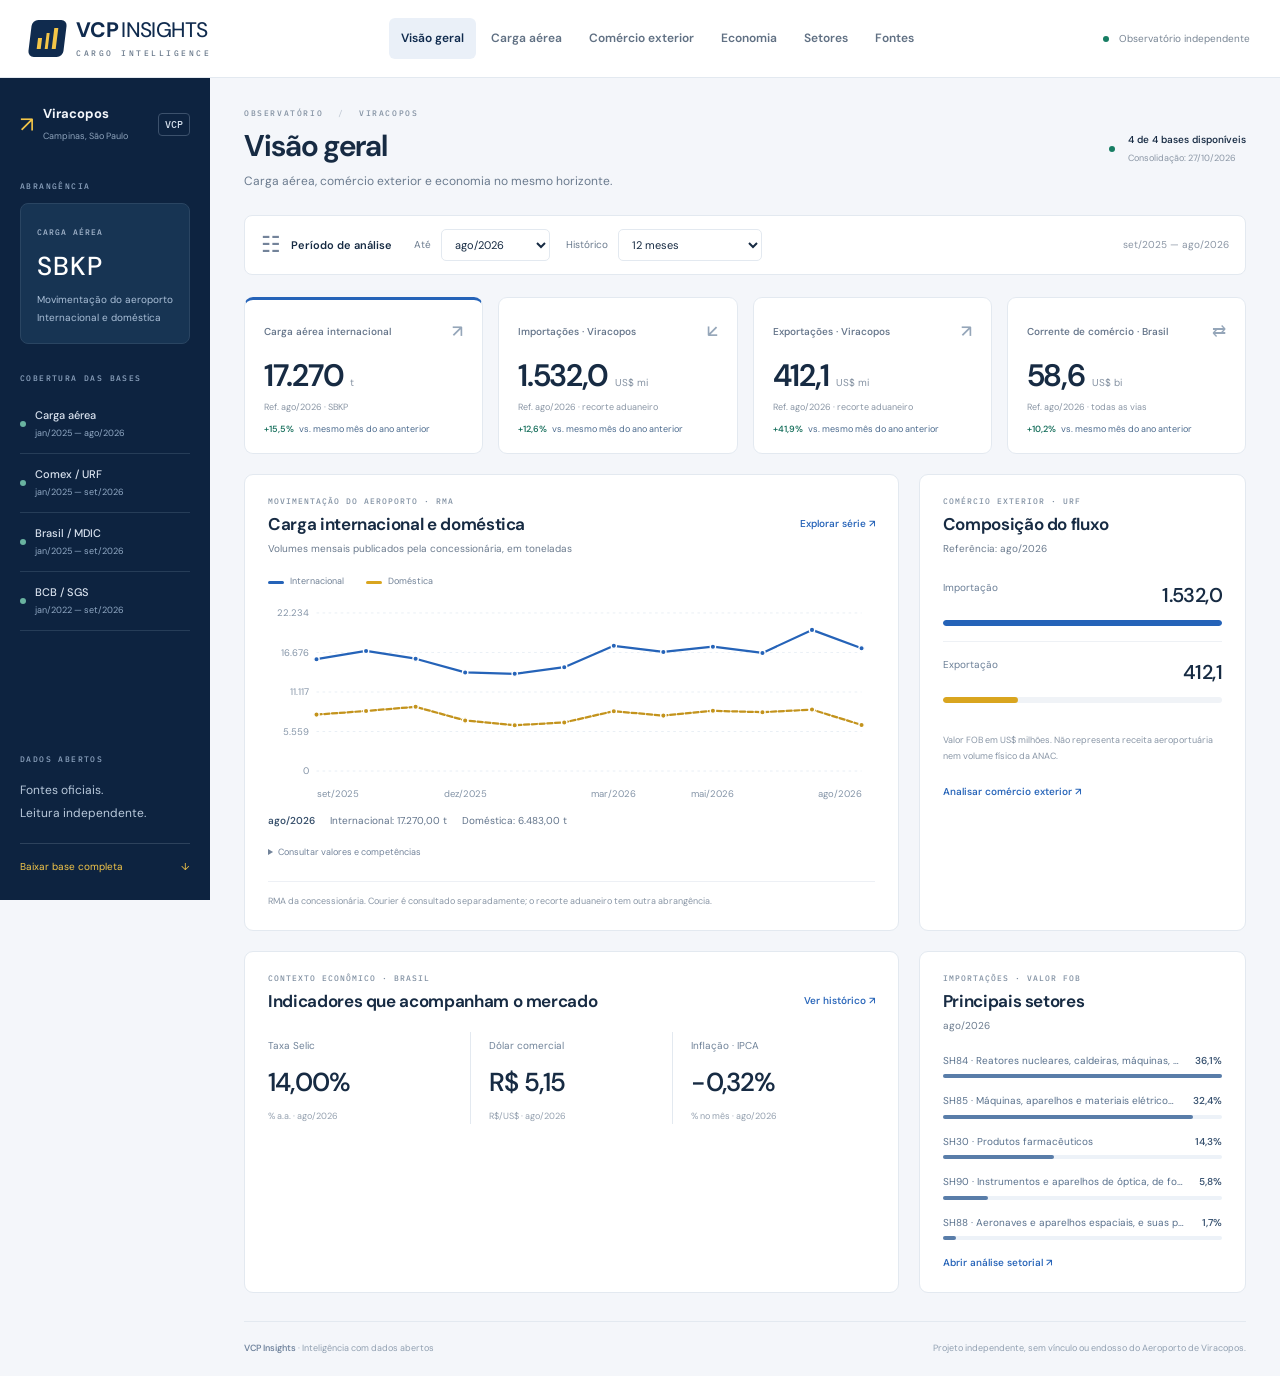
==== commit 7647743f: "feat(dashboard): visualizar RIMA e RMA lado a lado e separar movimentos com carga e passageiros" ====
--- a/index.html
+++ b/index.html
@@ -6,7 +6,7 @@
 <meta name="theme-color" content="#102b4e">
 <meta name="description" content="Inteligência de carga aérea de Viracopos, comércio exterior e economia. Dados oficiais, séries históricas e fontes abertas em um observatório independente.">
 <title>VCP Insights — Inteligência de carga e comércio exterior</title>
-<link rel="stylesheet" href="assets/style-blue.css?v=27c04eba8e01">
+<link rel="stylesheet" href="assets/style-blue.css?v=94d86a8e4e5b">
 <link rel="icon" href="assets/favicon.svg" type="image/svg+xml">
 </head>
 <body id="topo">
@@ -45,6 +45,23 @@
 
     <section class="view" id="carga-aerea" aria-label="Carga aérea" hidden>
       <div id="cargo-summary" class="mini-kpis"></div><article class="panel"><div class="panel-heading"><div><span class="eyebrow">SÉRIE HISTÓRICA · RMA VIRACOPOS</span><h2>Movimentação de cargas</h2><p>Volumes internacionais e domésticos, em toneladas por mês</p></div></div><div class="legend"><span><i class="swatch blue"></i>Internacional</span><span><i class="swatch gold"></i>Doméstica</span></div><div id="grafico-carga" class="chart chart-large" aria-label="Gráfico de carga internacional e doméstica"></div><p id="cargo-scope" class="panel-footnote">Consulte o recorte e as unidades em Fontes.</p></article>
+      <article class="panel comparison-panel" id="comparativo-fontes"><div class="panel-heading"><div><span class="eyebrow">ANÁLISE DE FONTES · EXPERIMENTAL</span><h2>ANAC × Concessionária</h2><p>Compare números publicados para a mesma competência, sem ajustar divergências</p></div></div>
+        <div class="compare-controls">
+          <label for="comparativo-mes">Competência <select id="comparativo-mes"></select></label>
+          <label for="comparativo-indicador">Medida <select id="comparativo-indicador"><option value="carga">Carga (toneladas)</option><option value="movimentos">Movimentos de aeronaves</option></select></label>
+          <label for="comparativo-natureza">Natureza <select id="comparativo-natureza"><option value="internacional">Internacional</option><option value="domestica">Doméstica</option></select></label>
+          <label for="comparativo-fonte">Exibir <select id="comparativo-fonte"><option value="ambas">As duas fontes</option><option value="rima">ANAC / RIMA</option><option value="rma">Concessionária / RMA</option></select></label>
+        </div>
+        <p class="compare-warning" id="comparativo-aviso">Comparação exploratória. A transcrição RMA de janeiro/2024 ainda não tem PDF integral verificado por hash.</p>
+        <div id="grafico-comparacao-fontes" class="compare-bars" role="group" aria-label="Comparação dos dois conjuntos de dados"></div>
+        <p id="comparativo-diferenca" class="compare-delta" aria-live="polite"></p>
+        <p class="panel-footnote">Comparação entre registros RIMA enviados pelo operador à ANAC e os totais RMA publicados pela concessionária. Uma diferença observada não demonstra erro de uma fonte. <a id="comparativo-origem-rma" href="https://www.viracopos.com/" target="_blank" rel="noopener noreferrer">Consultar RMA original</a>.</p>
+      </article>
+      <article class="panel comparison-panel" id="painel-perfil-voos"><div class="panel-heading"><div><span class="eyebrow">PERFIL DOS MOVIMENTOS · ANAC</span><h2>Movimentos com carga e passageiros</h2><p>Voos de passageiros também podem transportar carga no porão</p></div></div>
+        <div class="compare-controls"><label for="perfil-natureza">Natureza <select id="perfil-natureza"><option value="internacional">Internacional</option><option value="domestica">Doméstica</option></select></label></div>
+        <div id="perfil-voos-anac" class="compare-profile" role="group" aria-label="Distribuição dos movimentos ANAC conforme carga registrada"></div>
+        <p class="panel-footnote">Com carga = QT_CARGA maior que zero; sem carga = QT_CARGA igual a zero. Passageiros são aferidos pelos campos QT_PAX_*. Nenhum desses grupos representa automaticamente importações ou exportações aduaneiras.</p>
+      </article>
     </section>
     <section class="view" id="comex" aria-label="Comércio exterior" hidden>
       <article class="panel"><div class="panel-heading"><div><span class="eyebrow">VIRACOPOS · RECORTE ADUANEIRO</span><h2>Importação e exportação</h2><p>Valor FOB mensal, em US$ milhões</p></div></div><div class="legend"><span><i class="swatch blue"></i>Importação</span><span><i class="swatch gold"></i>Exportação</span></div><div id="grafico-comex" class="chart" aria-label="Comércio exterior do recorte aduaneiro de Viracopos"></div><p class="panel-footnote">Registros aduaneiros filtrados pelo recorte informado em Fontes. Peso líquido e FOB não equivalem à carga física da ANAC.</p></article>
@@ -62,7 +79,8 @@
     <footer class="site-footer"><span><strong>VCP Insights</strong> · Inteligência com dados abertos</span><span>Projeto independente, sem vínculo ou endosso do Aeroporto de Viracopos.</span></footer>
   </main>
 </div>
-<script type="application/json" id="dados-incorporados">{"versao":"2.0.0","gerado_em_utc":"2026-10-27T16:30:57.718044+00:00","modo_compilacao":"online","contexto":"Carga física, valor FOB e peso líquido têm coberturas distintas.","coleta_bcb":{"selic_meta_pct_aa":{"status":"ok","competencia":"2026-09","coletado_em_utc":"2026-10-27T16:30:57.718044+00:00","url":"https://api.bcb.gov.br/dados/serie/bcdata.sgs.432/dados?formato=json&dataInicial=01%2F01%2F2020&dataFinal=30%2F09%2F2026","sha256":"53809a667051c50a15b57dd5d284a5497a5ebcbb00047f73599c353f9ec2860d","registros":2465},"dolar_venda_medio_brl":{"status":"ok","competencia":"2026-09","coletado_em_utc":"2026-10-27T16:30:57.718044+00:00","url":"https://api.bcb.gov.br/dados/serie/bcdata.sgs.1/dados?formato=json&dataInicial=01%2F01%2F2020&dataFinal=30%2F09%2F2026","sha256":"33509e7d08b1e7270adec875f51353bdc561fd0a215fc63c45ed2b582f69342a","registros":1694},"ipca_pct_mes":{"status":"ok","competencia":"2026-09","coletado_em_utc":"2026-10-27T16:30:57.718044+00:00","url":"https://api.bcb.gov.br/dados/serie/bcdata.sgs.433/dados?formato=json&dataInicial=01%2F01%2F2020&dataFinal=30%2F09%2F2026","sha256":"76ef33b6820ac61e5fbab4a81861d504b27b0aa53f607d4a44f9de2ec094895d","registros":81}},"coleta_fontes":{"comex":{"status":"ok","competencia":"2026-09","coletado_em_utc":"2026-10-27T16:30:57.718044+00:00"},"brasil":{"status":"ok","competencia":"2026-09","coletado_em_utc":"2026-10-27T16:30:57.718044+00:00"},"viracopos":{"status":"falha; histórico preservado","erro":"HTTPS indisponível: \u003curlopen error [SSL: CERTIFICATE_VERIFY_FAILED] certificate verify failed: unable to get local issuer certificate (_ssl.c:1010)>; curl: curl: (60) SSL certificate problem: unable to get local issuer certificate\nMore details here: https://curl.se/docs/sslcerts.html\n\ncurl failed to verify the legitimacy of the server and therefore could not\nestablish a secure connection to it. To learn more about this situation and\nhow to fix it, please visit the web page mentioned above.","tentativa_em_utc":"2026-10-27T16:30:57.718044+00:00"}},"metadados":{"brasil":{"fonte_original":"https://www.gov.br/mdic/pt-br/assuntos/comercio-exterior/estatisticas/base-de-dados-bruta","coletado_em_utc":"2026-10-27T16:30:57.718044+00:00","unidades":{"exportacoes_usd_bi":"US$ bilhões FOB","importacoes_usd_bi":"US$ bilhões FOB"},"periodicidade":"mensal","abrangencia":"Brasil; todas as vias de transporte e URFs","tratamento":"Soma de VL_FOB de todas as linhas dos mesmos arquivos anuais EXP/IMP oficiais MDIC, sem filtro URF, via ou setor; divisão por 1 bilhão. Histórico preservado por mês. A tabela nacional consolidada é fallback se a leitura dos microdados falhar.","limitacoes":"Totais nacionais não representam Viracopos. Dados podem ser revisados. Fallback de publicação consolidada pode ter arredondamento de US$ 0,1 milhão.","status":"validado","arquivos":[{"url":"https://balanca.mdic.gov.br/balanca/bd/comexstat-bd/ncm/EXP_2020.csv","sha256":"a2f0a398b84874d46ca8040f054c588cabf3afe815422552c5358dfe238625aa","bytes":89392892,"linhas_origem":1344556,"linhas_recorte":188465,"coletado_em_utc":"2026-10-27T16:31:13.838450+00:00","urf":817700,"via":4,"fluxo":"exportacao","referencia_inicial":"2020-01","referencia_final":"2020-12"},{"url":"https://balanca.mdic.gov.br/balanca/bd/comexstat-bd/ncm/EXP_2021.csv","sha256":"b8842af7f32cef5104eb24ce9c54b84f0815e428657db408bfd025850a76e15b","bytes":98548263,"linhas_origem":1480295,"linhas_recorte":187625,"coletado_em_utc":"2026-10-27T16:31:33.035760+00:00","urf":817700,"via":4,"fluxo":"exportacao","referencia_inicial":"2021-01","referencia_final":"2021-12"},{"url":"https://balanca.mdic.gov.br/balanca/bd/comexstat-bd/ncm/EXP_2022.csv","sha256":"2d5148d6afb2749a4eb1f11807242d85166d186b4aa82b19b49a9e6c0256f8ea","bytes":99641309,"linhas_origem":1495868,"linhas_recorte":199820,"coletado_em_utc":"2026-10-27T16:31:53.196417+00:00","urf":817700,"via":4,"fluxo":"exportacao","referencia_inicial":"2022-01","referencia_final":"2022-12"},{"url":"https://balanca.mdic.gov.br/balanca/bd/comexstat-bd/ncm/EXP_2023.csv","sha256":"3bfaeb2751ded80c4387ad2d4964f8fb7e4529c45810777d77a48a466e9c6b36","bytes":103932897,"linhas_origem":1563659,"linhas_recorte":210081,"coletado_em_utc":"2026-10-27T16:32:13.992783+00:00","urf":817700,"via":4,"fluxo":"exportacao","referencia_inicial":"2023-01","referencia_final":"2023-12"},{"url":"https://balanca.mdic.gov.br/balanca/bd/comexstat-bd/ncm/EXP_2024.csv","sha256":"9dcddfcb2089709c6e738f4a7fd1e529e66f1ceae8c66dcc1550884277548b78","bytes":106702953,"linhas_origem":1603796,"linhas_recorte":209459,"coletado_em_utc":"2026-10-27T16:32:35.530950+00:00","urf":817700,"via":4,"fluxo":"exportacao","referencia_inicial":"2024-01","referencia_final":"2024-12"},{"url":"https://balanca.mdic.gov.br/balanca/bd/comexstat-bd/ncm/EXP_2025.csv","sha256":"34571d3fb125db0423f4a0785e7b40c26c815a90ccfa9783e457a1c34a96b96c","bytes":113715007,"linhas_origem":1709746,"linhas_recorte":209530,"coletado_em_utc":"2026-10-27T15:18:05.598109+00:00","urf":817700,"via":4,"fluxo":"exportacao","referencia_inicial":"2025-01","referencia_final":"2025-12"},{"url":"https://balanca.mdic.gov.br/balanca/bd/comexstat-bd/ncm/EXP_2026.csv","sha256":"40223cc6f9fcd6bc8eb1b7b80aac659768d26efde5286903009fdde96d4a401b","bytes":84646313,"linhas_origem":1272295,"linhas_recorte":151772,"coletado_em_utc":"2026-10-27T16:20:14.882277+00:00","urf":817700,"via":4,"fluxo":"exportacao","referencia_inicial":"2026-01","referencia_final":"2026-09"},{"url":"https://balanca.mdic.gov.br/balanca/bd/comexstat-bd/ncm/IMP_2020.csv","sha256":"4acae16b2c57457332dff8249b7b58476a7b212cf3308061e3da5f1e6df21b17","bytes":130405506,"linhas_origem":1784057,"linhas_recorte":306527,"coletado_em_utc":"2026-10-27T16:31:24.540973+00:00","urf":817700,"via":4,"fluxo":"importacao","referencia_inicial":"2020-01","referencia_final":"2020-12"},{"url":"https://balanca.mdic.gov.br/balanca/bd/comexstat-bd/ncm/IMP_2021.csv","sha256":"9f2448d99b8073c089ebf70b259888966e923a64946ca21ad18263038a19f251","bytes":146808934,"linhas_origem":1999946,"linhas_recorte":341001,"coletado_em_utc":"2026-10-27T16:31:44.466126+00:00","urf":817700,"via":4,"fluxo":"importacao","referencia_inicial":"2021-01","referencia_final":"2021-12"},{"url":"https://balanca.mdic.gov.br/balanca/bd/comexstat-bd/ncm/IMP_2022.csv","sha256":"f4b5abe1617dda2c422665d5b1cb8d2eedffe440a7ef32566364d9b9d6082da1","bytes":148650131,"linhas_origem":2023256,"linhas_recorte":332755,"coletado_em_utc":"2026-10-27T16:32:04.701838+00:00","urf":817700,"via":4,"fluxo":"importacao","referencia_inicial":"2022-01","referencia_final":"2022-12"},{"url":"https://balanca.mdic.gov.br/balanca/bd/comexstat-bd/ncm/IMP_2023.csv","sha256":"9b33eb6151390d50516e490b2b02d639f75af90c37baac15fa2f92a149b497bc","bytes":152969373,"linhas_origem":2088669,"linhas_recorte":318775,"coletado_em_utc":"2026-10-27T16:32:26.163622+00:00","urf":817700,"via":4,"fluxo":"importacao","referencia_inicial":"2023-01","referencia_final":"2023-12"},{"url":"https://balanca.mdic.gov.br/balanca/bd/comexstat-bd/ncm/IMP_2024.csv","sha256":"d0e7cce0b93d2a6d80f8bf7cf898264dba8144f25679ff0a5fa669a3cdc505e0","bytes":166729221,"linhas_origem":2273708,"linhas_recorte":342742,"coletado_em_utc":"2026-10-27T16:32:49.141407+00:00","urf":817700,"via":4,"fluxo":"importacao","referencia_inicial":"2024-01","referencia_final":"2024-12"},{"url":"https://balanca.mdic.gov.br/balanca/bd/comexstat-bd/ncm/IMP_2025.csv","sha256":"b2bca7c775bf361ddb9fb3f3807e05504e9d5f7dd163e0c7a3b93e59aa81628c","bytes":175549886,"linhas_origem":2396286,"linhas_recorte":322920,"coletado_em_utc":"2026-10-27T15:18:50.706829+00:00","urf":817700,"via":4,"fluxo":"importacao","referencia_inicial":"2025-01","referencia_final":"2025-12"},{"url":"https://balanca.mdic.gov.br/balanca/bd/comexstat-bd/ncm/IMP_2026.csv","sha256":"4913ac98024dbf44b667a8e3e6cda487efb9c1a5dbbf31fb07f45cfd182ffa04","bytes":136096406,"linhas_origem":1858461,"linhas_recorte":200949,"coletado_em_utc":"2026-10-27T16:20:25.681132+00:00","urf":817700,"via":4,"fluxo":"importacao","referencia_inicial":"2026-01","referencia_final":"2026-09"}],"referencia_inicial":"2020-01","referencia_final":"2026-09"},"viracopos":{"fonte_original":"https://www.viracopos.com/pt_br/institucional/estatisticas-e-publicacoes.htm","fonte_nome":"Aeroportos Brasil Viracopos / RMA","coletado_em_utc":"2026-10-27T15:17:18.790246+00:00","unidades":{"carga_internacional_t":"toneladas","carga_domestica_t":"toneladas","courier_internacional_t":"toneladas"},"periodicidade":"mensal","abrangencia":"Aeroporto Internacional de Viracopos, movimentação de carga publicada pela concessionária","tratamento":"Página 1 dos RMA anuais: Movimentação de Cargas / INT* (importações + exportações), DOM e Movimentação de Cargas Courier / INT*. Números com ponto de milhar convertidos para toneladas inteiras. Courier mantido separado; meses não publicados omitidos.","limitacoes":"Fonte da concessionária, não série ANAC. Não permite separar embarque/desembarque nem importação/exportação. Toneladas inteiras publicadas; totais podem diferir por arredondamento. Não somar automaticamente courier à carga comum; o documento apresenta colunas distintas sem explicitar sobreposição. Dados sujeitos a atualização sem aviso prévio.","status":"validado","referencia_inicial":"2025-01","referencia_final":"2026-08","documentos":[{"url":"https://www.viracopos.com/data/files/13/F7/A2/6E/FA84C9101B0E52C9F01849A8/RMA%202025%20DEZ.pdf","sha256":"32e0da2d9e536a996507f9b34a7422632513eee1b2cbe37d69c2230a3ac33572","bytes":271738,"coletado_em_utc":"2026-10-27T15:17:18.790246+00:00","ano":2025,"pagina":1,"meses":12,"controle_publicado_t":{"carga_domestica_t":87064,"carga_internacional_t":184647,"courier_internacional_t":9705}},{"url":"https://www.viracopos.com/data/files/8C/12/E0/C6/265C0A10F5D2680AD41849A8/RMA%202026%20AGO.pdf","sha256":"2324a8b2fbd9d2a407f2c67475b6430f1b5a042ffef273b856f289cccf11af62","bytes":369244,"coletado_em_utc":"2026-10-27T15:17:18.790246+00:00","ano":2026,"pagina":1,"meses":8,"controle_publicado_t":{"carga_domestica_t":61357,"carga_internacional_t":133876,"courier_internacional_t":7542}}]},"comex":{"fonte_original":"https://www.gov.br/mdic/pt-br/assuntos/comercio-exterior/estatisticas/base-de-dados-bruta","coletado_em_utc":"2026-10-27T16:30:57.718044+00:00","unidades":{"valor_fob_usd":"US$ FOB","kg_liquido":"kg líquidos"},"periodicidade":"mensal × fluxo × capítulo SH2","abrangencia":"URF 0817700 Aeroporto Internacional de Viracopos; via 04 aérea; importação/exportação","tratamento":"Soma exata de VL_FOB e KG_LIQUIDO dos CSVs NCM/MDIC por CO_ANO, CO_MES, fluxo e prefixo SH2. Filtros CO_URF=817700 e CO_VIA=4 validados nas tabelas oficiais. Reprocessa ano corrente; revisão substitui todo o grupo mês×fluxo e preserva histórico anterior.","limitacoes":"Recorte aduaneiro de URF de embarque/desembarque declarado e via aérea; não equivale à carga física ANAC/SBKP. Peso líquido não inclui embalagem nem peso volumétrico. Classificações NCM/SH e dados podem sofrer revisão.","status":"validado","recorte_validado":true,"referencia_inicial":"2020-01","referencia_final":"2026-09","arquivos":[{"url":"https://balanca.mdic.gov.br/balanca/bd/comexstat-bd/ncm/EXP_2020.csv","sha256":"a2f0a398b84874d46ca8040f054c588cabf3afe815422552c5358dfe238625aa","bytes":89392892,"linhas_origem":1344556,"linhas_recorte":188465,"coletado_em_utc":"2026-10-27T16:31:13.838450+00:00","urf":817700,"via":4,"fluxo":"exportacao","referencia_inicial":"2020-01","referencia_final":"2020-12"},{"url":"https://balanca.mdic.gov.br/balanca/bd/comexstat-bd/ncm/EXP_2021.csv","sha256":"b8842af7f32cef5104eb24ce9c54b84f0815e428657db408bfd025850a76e15b","bytes":98548263,"linhas_origem":1480295,"linhas_recorte":187625,"coletado_em_utc":"2026-10-27T16:31:33.035760+00:00","urf":817700,"via":4,"fluxo":"exportacao","referencia_inicial":"2021-01","referencia_final":"2021-12"},{"url":"https://balanca.mdic.gov.br/balanca/bd/comexstat-bd/ncm/EXP_2022.csv","sha256":"2d5148d6afb2749a4eb1f11807242d85166d186b4aa82b19b49a9e6c0256f8ea","bytes":99641309,"linhas_origem":1495868,"linhas_recorte":199820,"coletado_em_utc":"2026-10-27T16:31:53.196417+00:00","urf":817700,"via":4,"fluxo":"exportacao","referencia_inicial":"2022-01","referencia_final":"2022-12"},{"url":"https://balanca.mdic.gov.br/balanca/bd/comexstat-bd/ncm/EXP_2023.csv","sha256":"3bfaeb2751ded80c4387ad2d4964f8fb7e4529c45810777d77a48a466e9c6b36","bytes":103932897,"linhas_origem":1563659,"linhas_recorte":210081,"coletado_em_utc":"2026-10-27T16:32:13.992783+00:00","urf":817700,"via":4,"fluxo":"exportacao","referencia_inicial":"2023-01","referencia_final":"2023-12"},{"url":"https://balanca.mdic.gov.br/balanca/bd/comexstat-bd/ncm/EXP_2024.csv","sha256":"9dcddfcb2089709c6e738f4a7fd1e529e66f1ceae8c66dcc1550884277548b78","bytes":106702953,"linhas_origem":1603796,"linhas_recorte":209459,"coletado_em_utc":"2026-10-27T16:32:35.530950+00:00","urf":817700,"via":4,"fluxo":"exportacao","referencia_inicial":"2024-01","referencia_final":"2024-12"},{"url":"https://balanca.mdic.gov.br/balanca/bd/comexstat-bd/ncm/EXP_2025.csv","sha256":"34571d3fb125db0423f4a0785e7b40c26c815a90ccfa9783e457a1c34a96b96c","bytes":113715007,"linhas_origem":1709746,"linhas_recorte":209530,"coletado_em_utc":"2026-10-27T15:18:05.598109+00:00","urf":817700,"via":4,"fluxo":"exportacao","referencia_inicial":"2025-01","referencia_final":"2025-12"},{"url":"https://balanca.mdic.gov.br/balanca/bd/comexstat-bd/ncm/EXP_2026.csv","sha256":"40223cc6f9fcd6bc8eb1b7b80aac659768d26efde5286903009fdde96d4a401b","bytes":84646313,"linhas_origem":1272295,"linhas_recorte":151772,"coletado_em_utc":"2026-10-27T16:20:14.882277+00:00","urf":817700,"via":4,"fluxo":"exportacao","referencia_inicial":"2026-01","referencia_final":"2026-09"},{"url":"https://balanca.mdic.gov.br/balanca/bd/comexstat-bd/ncm/IMP_2020.csv","sha256":"4acae16b2c57457332dff8249b7b58476a7b212cf3308061e3da5f1e6df21b17","bytes":130405506,"linhas_origem":1784057,"linhas_recorte":306527,"coletado_em_utc":"2026-10-27T16:31:24.540973+00:00","urf":817700,"via":4,"fluxo":"importacao","referencia_inicial":"2020-01","referencia_final":"2020-12"},{"url":"https://balanca.mdic.gov.br/balanca/bd/comexstat-bd/ncm/IMP_2021.csv","sha256":"9f2448d99b8073c089ebf70b259888966e923a64946ca21ad18263038a19f251","bytes":146808934,"linhas_origem":1999946,"linhas_recorte":341001,"coletado_em_utc":"2026-10-27T16:31:44.466126+00:00","urf":817700,"via":4,"fluxo":"importacao","referencia_inicial":"2021-01","referencia_final":"2021-12"},{"url":"https://balanca.mdic.gov.br/balanca/bd/comexstat-bd/ncm/IMP_2022.csv","sha256":"f4b5abe1617dda2c422665d5b1cb8d2eedffe440a7ef32566364d9b9d6082da1","bytes":148650131,"linhas_origem":2023256,"linhas_recorte":332755,"coletado_em_utc":"2026-10-27T16:32:04.701838+00:00","urf":817700,"via":4,"fluxo":"importacao","referencia_inicial":"2022-01","referencia_final":"2022-12"},{"url":"https://balanca.mdic.gov.br/balanca/bd/comexstat-bd/ncm/IMP_2023.csv","sha256":"9b33eb6151390d50516e490b2b02d639f75af90c37baac15fa2f92a149b497bc","bytes":152969373,"linhas_origem":2088669,"linhas_recorte":318775,"coletado_em_utc":"2026-10-27T16:32:26.163622+00:00","urf":817700,"via":4,"fluxo":"importacao","referencia_inicial":"2023-01","referencia_final":"2023-12"},{"url":"https://balanca.mdic.gov.br/balanca/bd/comexstat-bd/ncm/IMP_2024.csv","sha256":"d0e7cce0b93d2a6d80f8bf7cf898264dba8144f25679ff0a5fa669a3cdc505e0","bytes":166729221,"linhas_origem":2273708,"linhas_recorte":342742,"coletado_em_utc":"2026-10-27T16:32:49.141407+00:00","urf":817700,"via":4,"fluxo":"importacao","referencia_inicial":"2024-01","referencia_final":"2024-12"},{"url":"https://balanca.mdic.gov.br/balanca/bd/comexstat-bd/ncm/IMP_2025.csv","sha256":"b2bca7c775bf361ddb9fb3f3807e05504e9d5f7dd163e0c7a3b93e59aa81628c","bytes":175549886,"linhas_origem":2396286,"linhas_recorte":322920,"coletado_em_utc":"2026-10-27T15:18:50.706829+00:00","urf":817700,"via":4,"fluxo":"importacao","referencia_inicial":"2025-01","referencia_final":"2025-12"},{"url":"https://balanca.mdic.gov.br/balanca/bd/comexstat-bd/ncm/IMP_2026.csv","sha256":"4913ac98024dbf44b667a8e3e6cda487efb9c1a5dbbf31fb07f45cfd182ffa04","bytes":136096406,"linhas_origem":1858461,"linhas_recorte":200949,"coletado_em_utc":"2026-10-27T16:20:25.681132+00:00","urf":817700,"via":4,"fluxo":"importacao","referencia_inicial":"2026-01","referencia_final":"2026-09"}],"fontes_tabelas":[{"url":"https://balanca.mdic.gov.br/balanca/bd/tabelas/VIA.csv","sha256":"e8ab4418e369cefc80facd21f27e0bb9c6184974b01b36a85fa463a1affa7698","bytes":369},{"url":"https://balanca.mdic.gov.br/balanca/bd/tabelas/URF.csv","sha256":"1a20764b160cb8d75a659ae49aa69aedc1476c72b3f639dec1c4fa55accfc2bb","bytes":10714},{"url":"https://balanca.mdic.gov.br/balanca/bd/tabelas/NCM_SH.csv","sha256":"cd1758b2917ff24fde5fd892208765ae150098cfe1c7868fd82ab8354549e116","bytes":7675822}],"recorte":{"urf":{"CO_URF":"0817700","NO_URF":"0817700 - AEROPORTO INTERNACIONAL DE VIRACOPOS"},"via":{"CO_VIA":"04","NO_VIA":"AEREA"},"classificacao":"capítulo SH2, prefixo NCM com descrição oficial NCM_SH"}},"macro":{"fonte_original":"https://api.bcb.gov.br/dados/serie/bcdata.sgs.{codigo}/dados","coletado_em_utc":"2026-10-27T16:30:57.718044+00:00","unidades":{"selic_meta_pct_aa":"% a.a.","dolar_venda_medio_brl":"R$/US$","ipca_pct_mes":"% mensal"},"periodicidade":"mensal (SGS 432 e 1: originais diárias; 433: mensal)","abrangencia":"Brasil","tratamento":"SGS 432: último registro disponível no mês; SGS 1: média aritmética dos dias publicados; SGS 433: variação mensal. Somente meses encerrados. Reconsulta sobreposta de 12 meses; demais competências preservadas.","limitacoes":"Disponibilidade por indicador pode diferir. Meses ausentes não são interpolados. Requisições limitadas a menos de 10 anos; backfill anterior requer consultas adicionais. Não implica causalidade.","status":"validado","referencia_inicial":"2020-01","referencia_final":"2026-09","coletas_por_serie":{"dolar_venda_medio_brl":{"status":"ok","competencia":"2026-09","coletado_em_utc":"2026-10-27T16:30:57.718044+00:00","url":"https://api.bcb.gov.br/dados/serie/bcdata.sgs.1/dados?formato=json&dataInicial=01%2F01%2F2020&dataFinal=30%2F09%2F2026","sha256":"33509e7d08b1e7270adec875f51353bdc561fd0a215fc63c45ed2b582f69342a","registros":1694},"selic_meta_pct_aa":{"status":"ok","competencia":"2026-09","coletado_em_utc":"2026-10-27T16:30:57.718044+00:00","url":"https://api.bcb.gov.br/dados/serie/bcdata.sgs.432/dados?formato=json&dataInicial=01%2F01%2F2020&dataFinal=30%2F09%2F2026","sha256":"53809a667051c50a15b57dd5d284a5497a5ebcbb00047f73599c353f9ec2860d","registros":2465},"ipca_pct_mes":{"status":"ok","competencia":"2026-09","coletado_em_utc":"2026-10-27T16:30:57.718044+00:00","url":"https://api.bcb.gov.br/dados/serie/bcdata.sgs.433/dados?formato=json&dataInicial=01%2F01%2F2020&dataFinal=30%2F09%2F2026","sha256":"76ef33b6820ac61e5fbab4a81861d504b27b0aa53f607d4a44f9de2ec094895d","registros":81}}}},"brasil":[{"mes":"2020-01","exportacoes_usd_bi":14.429715267,"importacoes_usd_bi":17.190165488},{"mes":"2020-02","exportacoes_usd_bi":15.35644952,"importacoes_usd_bi":13.849450579},{"mes":"2020-03","exportacoes_usd_bi":18.312350349,"importacoes_usd_bi":14.266744622},{"mes":"2020-04","exportacoes_usd_bi":17.59379865,"importacoes_usd_bi":11.431019725},{"mes":"2020-05","exportacoes_usd_bi":17.51984109,"importacoes_usd_bi":10.681945943},{"mes":"2020-06","exportacoes_usd_bi":17.478971342,"importacoes_usd_bi":10.977106324},{"mes":"2020-07","exportacoes_usd_bi":19.416007176,"importacoes_usd_bi":11.814764185},{"mes":"2020-08","exportacoes_usd_bi":17.403775488,"importacoes_usd_bi":11.585200604},{"mes":"2020-09","exportacoes_usd_bi":18.223387712,"importacoes_usd_bi":13.139951686},{"mes":"2020-10","exportacoes_usd_bi":17.649335596,"importacoes_usd_bi":13.245304357},{"mes":"2020-11","exportacoes_usd_bi":17.344900538,"importacoes_usd_bi":14.856582072},{"mes":"2020-12","exportacoes_usd_bi":18.451708927,"importacoes_usd_bi":15.748589294},{"mes":"2021-01","exportacoes_usd_bi":14.947626003,"importacoes_usd_bi":15.167392393},{"mes":"2021-02","exportacoes_usd_bi":16.37529087,"importacoes_usd_bi":14.539172569},{"mes":"2021-03","exportacoes_usd_bi":24.335759852,"importacoes_usd_bi":17.865278864},{"mes":"2021-04","exportacoes_usd_bi":26.059431856,"importacoes_usd_bi":16.096324095},{"mes":"2021-05","exportacoes_usd_bi":26.200662606,"importacoes_usd_bi":17.664681736},{"mes":"2021-06","exportacoes_usd_bi":28.257895138,"importacoes_usd_bi":17.843605079},{"mes":"2021-07","exportacoes_usd_bi":25.508595503,"importacoes_usd_bi":18.128645229},{"mes":"2021-08","exportacoes_usd_bi":27.2163759,"importacoes_usd_bi":19.557276638},{"mes":"2021-09","exportacoes_usd_bi":24.37612951,"importacoes_usd_bi":19.975447581},{"mes":"2021-10","exportacoes_usd_bi":22.602637234,"importacoes_usd_bi":20.538918428},{"mes":"2021-11","exportacoes_usd_bi":20.50176621,"importacoes_usd_bi":21.611840519},{"mes":"2021-12","exportacoes_usd_bi":24.432406778,"importacoes_usd_bi":20.419466049},{"mes":"2022-01","exportacoes_usd_bi":19.779928894,"importacoes_usd_bi":19.839036895},{"mes":"2022-02","exportacoes_usd_bi":23.513305117,"importacoes_usd_bi":18.884032639},{"mes":"2022-03","exportacoes_usd_bi":29.422320196,"importacoes_usd_bi":21.809139241},{"mes":"2022-04","exportacoes_usd_bi":28.969694687,"importacoes_usd_bi":20.742942801},{"mes":"2022-05","exportacoes_usd_bi":29.642851197,"importacoes_usd_bi":24.685194348},{"mes":"2022-06","exportacoes_usd_bi":32.742194543,"importacoes_usd_bi":23.85225912},{"mes":"2022-07","exportacoes_usd_bi":29.84432464,"importacoes_usd_bi":24.487010025},{"mes":"2022-08","exportacoes_usd_bi":30.786908834,"importacoes_usd_bi":26.680226835},{"mes":"2022-09","exportacoes_usd_bi":28.587334142,"importacoes_usd_bi":24.892711361},{"mes":"2022-10","exportacoes_usd_bi":26.852476461,"importacoes_usd_bi":23.477105126},{"mes":"2022-11","exportacoes_usd_bi":27.652303451,"importacoes_usd_bi":21.451985909},{"mes":"2022-12","exportacoes_usd_bi":26.342396058,"importacoes_usd_bi":21.809042646},{"mes":"2023-01","exportacoes_usd_bi":22.796014477,"importacoes_usd_bi":20.511168894},{"mes":"2023-02","exportacoes_usd_bi":20.241628657,"importacoes_usd_bi":17.66983544},{"mes":"2023-03","exportacoes_usd_bi":32.822911866,"importacoes_usd_bi":22.071631023},{"mes":"2023-04","exportacoes_usd_bi":27.10030241,"importacoes_usd_bi":19.145984913},{"mes":"2023-05","exportacoes_usd_bi":32.666140787,"importacoes_usd_bi":21.688303202},{"mes":"2023-06","exportacoes_usd_bi":29.600309149,"importacoes_usd_bi":19.523548217},{"mes":"2023-07","exportacoes_usd_bi":28.30007373,"importacoes_usd_bi":20.121012529},{"mes":"2023-08","exportacoes_usd_bi":31.101089774,"importacoes_usd_bi":21.468484469},{"mes":"2023-09","exportacoes_usd_bi":28.713085056,"importacoes_usd_bi":19.53151332},{"mes":"2023-10","exportacoes_usd_bi":29.681867318,"importacoes_usd_bi":20.500945877},{"mes":"2023-11","exportacoes_usd_bi":27.886116219,"importacoes_usd_bi":19.097348843},{"mes":"2023-12","exportacoes_usd_bi":28.786226565,"importacoes_usd_bi":19.463062497},{"mes":"2024-01","exportacoes_usd_bi":26.702655353,"importacoes_usd_bi":20.506556064},{"mes":"2024-02","exportacoes_usd_bi":23.348254025,"importacoes_usd_bi":18.217925231},{"mes":"2024-03","exportacoes_usd_bi":27.657419417,"importacoes_usd_bi":20.490209586},{"mes":"2024-04","exportacoes_usd_bi":30.327524963,"importacoes_usd_bi":21.89636506},{"mes":"2024-05","exportacoes_usd_bi":30.19026465,"importacoes_usd_bi":21.888476596},{"mes":"2024-06","exportacoes_usd_bi":28.731639979,"importacoes_usd_bi":22.403501244},{"mes":"2024-07","exportacoes_usd_bi":30.84139489,"importacoes_usd_bi":23.289908259},{"mes":"2024-08","exportacoes_usd_bi":28.736329972,"importacoes_usd_bi":24.219210009},{"mes":"2024-09","exportacoes_usd_bi":28.471402288,"importacoes_usd_bi":23.391814867},{"mes":"2024-10","exportacoes_usd_bi":29.300866189,"importacoes_usd_bi":25.209647872},{"mes":"2024-11","exportacoes_usd_bi":27.857365197,"importacoes_usd_bi":21.110834322},{"mes":"2024-12","exportacoes_usd_bi":24.881044787,"importacoes_usd_bi":20.245157064},{"mes":"2025-01","exportacoes_usd_bi":25.398231759,"importacoes_usd_bi":23.060919404},{"mes":"2025-02","exportacoes_usd_bi":22.753954039,"importacoes_usd_bi":23.220906048},{"mes":"2025-03","exportacoes_usd_bi":28.725872006,"importacoes_usd_bi":20.989949681},{"mes":"2025-04","exportacoes_usd_bi":29.886134851,"importacoes_usd_bi":22.222203309},{"mes":"2025-05","exportacoes_usd_bi":29.920080781,"importacoes_usd_bi":22.860326366},{"mes":"2025-06","exportacoes_usd_bi":29.036249482,"importacoes_usd_bi":23.17968593},{"mes":"2025-07","exportacoes_usd_bi":32.128634276,"importacoes_usd_bi":25.131360879},{"mes":"2025-08","exportacoes_usd_bi":29.55863329,"importacoes_usd_bi":23.583998523},{"mes":"2025-09","exportacoes_usd_bi":30.486762259,"importacoes_usd_bi":27.345568599},{"mes":"2025-10","exportacoes_usd_bi":31.508863381,"importacoes_usd_bi":24.823891174},{"mes":"2025-11","exportacoes_usd_bi":28.164831149,"importacoes_usd_bi":22.404274885},{"mes":"2025-12","exportacoes_usd_bi":30.710215227,"importacoes_usd_bi":21.385349027},{"mes":"2026-01","exportacoes_usd_bi":24.573982812,"importacoes_usd_bi":20.804455231},{"mes":"2026-02","exportacoes_usd_bi":26.27054213,"importacoes_usd_bi":22.218059385},{"mes":"2026-03","exportacoes_usd_bi":31.766018083,"importacoes_usd_bi":25.309170318},{"mes":"2026-04","exportacoes_usd_bi":34.286658184,"importacoes_usd_bi":23.650669724},{"mes":"2026-05","exportacoes_usd_bi":31.529852245,"importacoes_usd_bi":24.120363018},{"mes":"2026-06","exportacoes_usd_bi":35.499628278,"importacoes_usd_bi":26.495200506},{"mes":"2026-07","exportacoes_usd_bi":33.577433983,"importacoes_usd_bi":27.159421177},{"mes":"2026-08","exportacoes_usd_bi":32.732183002,"importacoes_usd_bi":25.823660146},{"mes":"2026-09","exportacoes_usd_bi":34.418070076,"importacoes_usd_bi":26.677510096}],"viracopos":[{"mes":"2025-01","carga_internacional_t":13039.0,"carga_domestica_t":5108.0,"courier_internacional_t":638.0},{"mes":"2025-02","carga_internacional_t":14273.0,"carga_domestica_t":5510.0,"courier_internacional_t":549.0},{"mes":"2025-03","carga_internacional_t":15203.0,"carga_domestica_t":7376.0,"courier_internacional_t":685.0},{"mes":"2025-04","carga_internacional_t":16018.0,"carga_domestica_t":6624.0,"courier_internacional_t":694.0},{"mes":"2025-05","carga_internacional_t":16191.0,"carga_domestica_t":7009.0,"courier_internacional_t":804.0},{"mes":"2025-06","carga_internacional_t":15361.0,"carga_domestica_t":7205.0,"courier_internacional_t":768.0},{"mes":"2025-07","carga_internacional_t":17316.0,"carga_domestica_t":8100.0,"courier_internacional_t":914.0},{"mes":"2025-08","carga_internacional_t":14955.0,"carga_domestica_t":7601.0,"courier_internacional_t":900.0},{"mes":"2025-09","carga_internacional_t":15734.0,"carga_domestica_t":7936.0,"courier_internacional_t":910.0},{"mes":"2025-10","carga_internacional_t":16891.0,"carga_domestica_t":8449.0,"courier_internacional_t":968.0},{"mes":"2025-11","carga_internacional_t":15798.0,"carga_domestica_t":9034.0,"courier_internacional_t":930.0},{"mes":"2025-12","carga_internacional_t":13868.0,"carga_domestica_t":7112.0,"courier_internacional_t":945.0},{"mes":"2026-01","carga_internacional_t":13677.0,"carga_domestica_t":6436.0,"courier_internacional_t":763.0},{"mes":"2026-02","carga_internacional_t":14609.0,"carga_domestica_t":6836.0,"courier_internacional_t":790.0},{"mes":"2026-03","carga_internacional_t":17620.0,"carga_domestica_t":8419.0,"courier_internacional_t":894.0},{"mes":"2026-04","carga_internacional_t":16753.0,"carga_domestica_t":7793.0,"courier_internacional_t":957.0},{"mes":"2026-05","carga_internacional_t":17483.0,"carga_domestica_t":8474.0,"courier_internacional_t":980.0},{"mes":"2026-06","carga_internacional_t":16612.0,"carga_domestica_t":8275.0,"courier_internacional_t":1038.0},{"mes":"2026-07","carga_internacional_t":19852.0,"carga_domestica_t":8641.0,"courier_internacional_t":1070.0},{"mes":"2026-08","carga_internacional_t":17270.0,"carga_domestica_t":6483.0,"courier_internacional_t":1050.0}],"comex":[{"mes":"2020-01","fluxo":"exportacao","setor":"SH01 · Animais vivos","valor_fob_usd":3194312,"kg_liquido":12695},{"mes":"2020-01","fluxo":"exportacao","setor":"SH03 · Peixes e crustáceos, moluscos e outros invertebrados aquáticos","valor_fob_usd":1708374,"kg_liquido":37007},{"mes":"2020-01","fluxo":"exportacao","setor":"SH04 · Leite e lacticínios; ovos de aves; mel natural; produtos comestíveis de origem animal, não especificados nem compreendidos noutros Capítulos","valor_fob_usd":861862,"kg_liquido":228273},{"mes":"2020-01","fluxo":"exportacao","setor":"SH05 · Outros produtos de origem animal, não especificados nem compreendidos noutros Capítulos","valor_fob_usd":1022772,"kg_liquido":26413},{"mes":"2020-01","fluxo":"exportacao","setor":"SH07 · Produtos hortícolas, plantas, raízes e tubérculos, comestíveis.","valor_fob_usd":8032,"kg_liquido":786},{"mes":"2020-01","fluxo":"exportacao","setor":"SH08 · Frutas; cascas de frutos cítricos e de melões","valor_fob_usd":344254,"kg_liquido":280513},{"mes":"2020-01","fluxo":"exportacao","setor":"SH09 · Café, chá, mate e especiarias","valor_fob_usd":146378,"kg_liquido":56406},{"mes":"2020-01","fluxo":"exportacao","setor":"SH10 · Cereais","valor_fob_usd":72901,"kg_liquido":6191},{"mes":"2020-01","fluxo":"exportacao","setor":"SH11 · Produtos da indústria de moagem; malte; amidos e féculas; inulina; glúten de trigo","valor_fob_usd":63624,"kg_liquido":3142},{"mes":"2020-01","fluxo":"exportacao","setor":"SH12 · Sementes e frutos oleaginosos; grãos, sementes e frutos diversos; plantas industriais ou medicinais; palhas e forragens","valor_fob_usd":548153,"kg_liquido":718},{"mes":"2020-01","fluxo":"exportacao","setor":"SH13 · Gomas, resinas e outros sucos e extratos vegetais","valor_fob_usd":144948,"kg_liquido":3587},{"mes":"2020-01","fluxo":"exportacao","setor":"SH14 · Matérias para entrançar e outros produtos de origem vegetal, não especificados nem compreendidos noutros Capítulos","valor_fob_usd":997,"kg_liquido":997},{"mes":"2020-01","fluxo":"exportacao","setor":"SH15 · Gorduras e óleos animais ou vegetais; produtos da sua dissociação; gorduras alimentares elaboradas; ceras de origem animal ou vegetal","valor_fob_usd":78696,"kg_liquido":1644},{"mes":"2020-01","fluxo":"exportacao","setor":"SH17 · Açúcares e produtos de confeitaria","valor_fob_usd":11867,"kg_liquido":2078},{"mes":"2020-01","fluxo":"exportacao","setor":"SH18 · Cacau e suas preparações","valor_fob_usd":48130,"kg_liquido":11091},{"mes":"2020-01","fluxo":"exportacao","setor":"SH19 · Preparações à base de cereais, farinhas, amidos, féculas ou leite; produtos de pastelaria","valor_fob_usd":13381,"kg_liquido":4032},{"mes":"2020-01","fluxo":"exportacao","setor":"SH20 · Preparações de produtos hortícolas, de frutas ou de outras partes de plantas","valor_fob_usd":3647,"kg_liquido":279},{"mes":"2020-01","fluxo":"exportacao","setor":"SH21 · Preparações alimentícias diversas","valor_fob_usd":410935,"kg_liquido":27616},{"mes":"2020-01","fluxo":"exportacao","setor":"SH22 · Bebidas, líquidos alcoólicos e vinagres","valor_fob_usd":40574,"kg_liquido":6317},{"mes":"2020-01","fluxo":"exportacao","setor":"SH23 · Resíduos e desperdícios das indústrias alimentares; alimentos preparados para animais","valor_fob_usd":69986,"kg_liquido":4629},{"mes":"2020-01","fluxo":"exportacao","setor":"SH24 · Tabaco e seus sucedâneos manufaturados","valor_fob_usd":664,"kg_liquido":221},{"mes":"2020-01","fluxo":"exportacao","setor":"SH25 · Sal; enxofre; terras e pedras; gesso, cal e cimento","valor_fob_usd":1429,"kg_liquido":2619},{"mes":"2020-01","fluxo":"exportacao","setor":"SH27 · Combustíveis minerais, óleos minerais e produtos da sua destilação; matérias betuminosas; ceras minerais","valor_fob_usd":2961818,"kg_liquido":3985625},{"mes":"2020-01","fluxo":"exportacao","setor":"SH28 · Produtos químicos inorgânicos; compostos inorgânicos ou orgânicos de metais preciosos, de elementos radioativos, de metais das terras raras ou de isótopos","valor_fob_usd":3498915,"kg_liquido":6656},{"mes":"2020-01","fluxo":"exportacao","setor":"SH29 · Produtos químicos orgânicos","valor_fob_usd":517521,"kg_liquido":9211},{"mes":"2020-01","fluxo":"exportacao","setor":"SH30 · Produtos farmacêuticos","valor_fob_usd":7731017,"kg_liquido":115159},{"mes":"2020-01","fluxo":"exportacao","setor":"SH31 · Adubos (fertilizantes)","valor_fob_usd":24277,"kg_liquido":5192},{"mes":"2020-01","fluxo":"exportacao","setor":"SH32 · Extratos tanantes e tintoriais; taninos e seus derivados; pigmentos e outras matérias corantes; tintas e vernizes; mástiques; tintas de escrever","valor_fob_usd":222364,"kg_liquido":13700},{"mes":"2020-01","fluxo":"exportacao","setor":"SH33 · Óleos essenciais e resinóides; produtos de perfumaria ou de toucador preparados e preparações cosméticas","valor_fob_usd":1249440,"kg_liquido":34201},{"mes":"2020-01","fluxo":"exportacao","setor":"SH34 · Sabões, agentes orgânicos de superfície, preparações para lavagem, preparações lubrificantes, ceras artificiais, ceras preparadas, produtos de conservação e limpeza, velas e artigos semelhantes, massas ou pastas para modelar, \"ceras\" para dentistas e Comp","valor_fob_usd":63421,"kg_liquido":12523},{"mes":"2020-01","fluxo":"exportacao","setor":"SH35 · Matérias albuminóides; produtos à base de amidos ou de féculas modificados; colas; enzimas","valor_fob_usd":242622,"kg_liquido":53726},{"mes":"2020-01","fluxo":"exportacao","setor":"SH36 · Pólvoras e explosivos; artigos de pirotecnia; fósforos; ligas pirofóricas; matérias inflamáveis","valor_fob_usd":277443,"kg_liquido":21821},{"mes":"2020-01","fluxo":"exportacao","setor":"SH37 · Produtos para fotografia e cinematografia","valor_fob_usd":59129,"kg_liquido":98},{"mes":"2020-01","fluxo":"exportacao","setor":"SH38 · Produtos diversos das indústrias químicas","valor_fob_usd":503002,"kg_liquido":45114},{"mes":"2020-01","fluxo":"exportacao","setor":"SH39 · Plásticos e suas obras","valor_fob_usd":2216011,"kg_liquido":127371},{"mes":"2020-01","fluxo":"exportacao","setor":"SH40 · Borracha e suas obras","valor_fob_usd":1645075,"kg_liquido":28132},{"mes":"2020-01","fluxo":"exportacao","setor":"SH41 · Peles, exceto as peles com pelo, e couros","valor_fob_usd":298776,"kg_liquido":21755},{"mes":"2020-01","fluxo":"exportacao","setor":"SH42 · Obras de couro; artigos de correeiro ou de seleiro; artigos de viagem, bolsas e artefatos semelhantes; obras de tripa","valor_fob_usd":184429,"kg_liquido":3745},{"mes":"2020-01","fluxo":"exportacao","setor":"SH43 · Peles com pelo e suas obras; peles com pelo artificiais","valor_fob_usd":44413,"kg_liquido":1720},{"mes":"2020-01","fluxo":"exportacao","setor":"SH44 · Madeira, carvão vegetal e obras de madeira","valor_fob_usd":44843,"kg_liquido":3395},{"mes":"2020-01","fluxo":"exportacao","setor":"SH45 · Cortiça e suas obras","valor_fob_usd":1938,"kg_liquido":57},{"mes":"2020-01","fluxo":"exportacao","setor":"SH46 · Obras de espartaria ou de cestaria","valor_fob_usd":945,"kg_liquido":8},{"mes":"2020-01","fluxo":"exportacao","setor":"SH48 · Papel e cartão; obras de pasta de celulose, de papel ou de cartão","valor_fob_usd":213509,"kg_liquido":50376},{"mes":"2020-01","fluxo":"exportacao","setor":"SH49 · Livros, jornais, gravuras e outros produtos das indústrias gráficas; textos manuscritos ou datilografados, planos e plantas","valor_fob_usd":395794,"kg_liquido":23093},{"mes":"2020-01","fluxo":"exportacao","setor":"SH50 · Seda","valor_fob_usd":40604,"kg_liquido":569},{"mes":"2020-01","fluxo":"exportacao","setor":"SH51 · Lã, pelos finos ou grosseiros; fios e tecidos de crina","valor_fob_usd":13390,"kg_liquido":774},{"mes":"2020-01","fluxo":"exportacao","setor":"SH52 · Algodão","valor_fob_usd":75864,"kg_liquido":5234},{"mes":"2020-01","fluxo":"exportacao","setor":"SH53 · Outras fibras têxteis vegetais; fios de papel e tecidos de fios de papel","valor_fob_usd":8919,"kg_liquido":1409},{"mes":"2020-01","fluxo":"exportacao","setor":"SH54 · Filamentos sintéticos ou artificiais","valor_fob_usd":150391,"kg_liquido":9358},{"mes":"2020-01","fluxo":"exportacao","setor":"SH55 · Fibras sintéticas ou artificiais, descontínuas","valor_fob_usd":20383,"kg_liquido":1820},{"mes":"2020-01","fluxo":"exportacao","setor":"SH56 · Pastas (ouates), feltros e falsos tecidos; fios especiais; cordéis, cordas e cabos; artigos de cordoaria","valor_fob_usd":53846,"kg_liquido":8784},{"mes":"2020-01","fluxo":"exportacao","setor":"SH57 · Tapetes e outros revestimentos para pisos (pavimentos), de matérias têxteis","valor_fob_usd":1855,"kg_liquido":32},{"mes":"2020-01","fluxo":"exportacao","setor":"SH58 · Tecidos especiais; tecidos tufados; rendas; tapeçarias; passamanarias; bordados.","valor_fob_usd":210954,"kg_liquido":11032},{"mes":"2020-01","fluxo":"exportacao","setor":"SH59 · Tecidos impregnados, revestidos, recobertos ou estratificados; artigos para usos técnicos de matérias têxteis","valor_fob_usd":333945,"kg_liquido":9007},{"mes":"2020-01","fluxo":"exportacao","setor":"SH60 · Tecidos de malha","valor_fob_usd":166391,"kg_liquido":10924},{"mes":"2020-01","fluxo":"exportacao","setor":"SH61 · Vestuário e seus acessórios, de malha","valor_fob_usd":415107,"kg_liquido":6259},{"mes":"2020-01","fluxo":"exportacao","setor":"SH62 · Vestuário e seus acessórios, exceto de Malha","valor_fob_usd":215271,"kg_liquido":2633},{"mes":"2020-01","fluxo":"exportacao","setor":"SH63 · Outros artefatos têxteis confeccionados; sortidos; artefatos de matérias têxteis, calçados, chapéus e artefatos de uso semelhante, usados; trapos","valor_fob_usd":190906,"kg_liquido":8540},{"mes":"2020-01","fluxo":"exportacao","setor":"SH64 · Calçados, polainas e artefatos semelhantes; suas partes","valor_fob_usd":3776986,"kg_liquido":167439},{"mes":"2020-01","fluxo":"exportacao","setor":"SH65 · Chapéus e artefatos de uso semelhante, e suas partes","valor_fob_usd":1919,"kg_liquido":82},{"mes":"2020-01","fluxo":"exportacao","setor":"SH68 · Obras de pedra, gesso, cimento, amianto, mica ou de matérias semelhantes","valor_fob_usd":182930,"kg_liquido":9382},{"mes":"2020-01","fluxo":"exportacao","setor":"SH69 · Produtos cerâmicos","valor_fob_usd":71134,"kg_liquido":4691},{"mes":"2020-01","fluxo":"exportacao","setor":"SH70 · Vidro e suas obras","valor_fob_usd":227973,"kg_liquido":34231},{"mes":"2020-01","fluxo":"exportacao","setor":"SH71 · Pérolas naturais ou cultivadas, pedras preciosas ou semipreciosas e semelhantes, metais preciosos, metais folheados ou chapeados de metais preciosos (plaquê), e suas obras; bijuterias; moedas","valor_fob_usd":814114,"kg_liquido":7200},{"mes":"2020-01","fluxo":"exportacao","setor":"SH72 · Ferro fundido, ferro e aço","valor_fob_usd":84925,"kg_liquido":11157},{"mes":"2020-01","fluxo":"exportacao","setor":"SH73 · Obras de ferro fundido, ferro ou aço","valor_fob_usd":5315863,"kg_liquido":48941},{"mes":"2020-01","fluxo":"exportacao","setor":"SH74 · Cobre e suas obras","valor_fob_usd":58904,"kg_liquido":1939},{"mes":"2020-01","fluxo":"exportacao","setor":"SH75 · Níquel e suas obras","valor_fob_usd":1646982,"kg_liquido":809},{"mes":"2020-01","fluxo":"exportacao","setor":"SH76 · Alumínio e suas obras","valor_fob_usd":335144,"kg_liquido":23960},{"mes":"2020-01","fluxo":"exportacao","setor":"SH78 · Chumbo e suas obras","valor_fob_usd":502,"kg_liquido":65},{"mes":"2020-01","fluxo":"exportacao","setor":"SH79 · Zinco e suas obras","valor_fob_usd":546,"kg_liquido":9},{"mes":"2020-01","fluxo":"exportacao","setor":"SH80 · Estanho e suas obras","valor_fob_usd":2536,"kg_liquido":31},{"mes":"2020-01","fluxo":"exportacao","setor":"SH81 · Outros metais comuns; ceramais (cermets); obras dessas matérias","valor_fob_usd":11117,"kg_liquido":10},{"mes":"2020-01","fluxo":"exportacao","setor":"SH82 · Ferramentas, artefatos de cutelaria e talheres, e suas partes, de metais comuns","valor_fob_usd":1209333,"kg_liquido":6978},{"mes":"2020-01","fluxo":"exportacao","setor":"SH83 · Obras diversas de metais comuns","valor_fob_usd":265559,"kg_liquido":8960},{"mes":"2020-01","fluxo":"exportacao","setor":"SH84 · Reatores nucleares, caldeiras, máquinas, aparelhos e instrumentos mecânicos, e suas partes","valor_fob_usd":78722437,"kg_liquido":362797},{"mes":"2020-01","fluxo":"exportacao","setor":"SH85 · Máquinas, aparelhos e materiais elétricos, e suas partes; aparelhos de gravação ou de reprodução de som, aparelhos de gravação ou de reprodução de imagens e de som em televisão, e suas partes e acessórios","valor_fob_usd":11291651,"kg_liquido":394597},{"mes":"2020-01","fluxo":"exportacao","setor":"SH86 · Veículos e material para vias férreas ou semelhantes, e suas partes; aparelhos mecânicos (incluindo os eletromecânicos) de sinalização para vias de comunicação","valor_fob_usd":58591,"kg_liquido":997},{"mes":"2020-01","fluxo":"exportacao","setor":"SH87 · Veículos automóveis, tratores, ciclos e outros veículos terrestres, suas partes e acessórios","valor_fob_usd":2897596,"kg_liquido":124374},{"mes":"2020-01","fluxo":"exportacao","setor":"SH88 · Aeronaves e aparelhos espaciais, e suas partes","valor_fob_usd":4090891,"kg_liquido":3774},{"mes":"2020-01","fluxo":"exportacao","setor":"SH90 · Instrumentos e aparelhos de óptica, de fotografia, de cinematografia, de medida, de controle ou de precisão; instrumentos e aparelhos médico-cirúrgicos; suas partes e acessórios","valor_fob_usd":7726429,"kg_liquido":27284},{"mes":"2020-01","fluxo":"exportacao","setor":"SH91 · Artigos de relojoaria","valor_fob_usd":18150,"kg_liquido":60},{"mes":"2020-01","fluxo":"exportacao","setor":"SH92 · Instrumentos musicais; suas partes e acessórios","valor_fob_usd":233854,"kg_liquido":76},{"mes":"2020-01","fluxo":"exportacao","setor":"SH93 · Armas e munições; suas partes e acessórios","valor_fob_usd":3774741,"kg_liquido":24434},{"mes":"2020-01","fluxo":"exportacao","setor":"SH94 · Móveis; mobiliário médico-cirúrgico, colchões, almofadas e semelhantes; aparelhos de iluminação não especificados nem compreendidos em outros capítulos; anúncios, cartazes ou tabuletas e placas indicadoras luminosos, e artigos semelhantes; Construções Pré","valor_fob_usd":728797,"kg_liquido":24082},{"mes":"2020-01","fluxo":"exportacao","setor":"SH95 · Brinquedos, jogos, artigos para divertimento ou para esporte; suas partes e acessórios","valor_fob_usd":87450,"kg_liquido":2010},{"mes":"2020-01","fluxo":"exportacao","setor":"SH96 · Obras diversas","valor_fob_usd":522748,"kg_liquido":10656},{"mes":"2020-01","fluxo":"exportacao","setor":"SH97 · Objetos de arte, de coleção e antiguidades","valor_fob_usd":848606,"kg_liquido":1182},{"mes":"2020-01","fluxo":"importacao","setor":"SH01 · Animais vivos","valor_fob_usd":373030,"kg_liquido":34828},{"mes":"2020-01","fluxo":"importacao","setor":"SH03 · Peixes e crustáceos, moluscos e outros invertebrados aquáticos","valor_fob_usd":107384,"kg_liquido":12000},{"mes":"2020-01","fluxo":"importacao","setor":"SH04 · Leite e lacticínios; ovos de aves; mel natural; produtos comestíveis de origem animal, não especificados nem compreendidos noutros Capítulos","valor_fob_usd":604523,"kg_liquido":8333},{"mes":"2020-01","fluxo":"importacao","setor":"SH05 · Outros produtos de origem animal, não especificados nem compreendidos noutros Capítulos","valor_fob_usd":1860323,"kg_liquido":415},{"mes":"2020-01","fluxo":"importacao","setor":"SH10 · Cereais","valor_fob_usd":5,"kg_liquido":440},{"mes":"2020-01","fluxo":"importacao","setor":"SH11 · Produtos da indústria de moagem; malte; amidos e féculas; inulina; glúten de trigo","valor_fob_usd":10943,"kg_liquido":3700},{"mes":"2020-01","fluxo":"importacao","setor":"SH12 · Sementes e frutos oleaginosos; grãos, sementes e frutos diversos; plantas industriais ou medicinais; palhas e forragens","valor_fob_usd":6593320,"kg_liquido":24875},{"mes":"2020-01","fluxo":"importacao","setor":"SH13 · Gomas, resinas e outros sucos e extratos vegetais","valor_fob_usd":275152,"kg_liquido":6340},{"mes":"2020-01","fluxo":"importacao","setor":"SH15 · Gorduras e óleos animais ou vegetais; produtos da sua dissociação; gorduras alimentares elaboradas; ceras de origem animal ou vegetal","valor_fob_usd":34403,"kg_liquido":1293},{"mes":"2020-01","fluxo":"importacao","setor":"SH17 · Açúcares e produtos de confeitaria","valor_fob_usd":20069,"kg_liquido":1609},{"mes":"2020-01","fluxo":"importacao","setor":"SH18 · Cacau e suas preparações","valor_fob_usd":18983,"kg_liquido":3185},{"mes":"2020-01","fluxo":"importacao","setor":"SH21 · Preparações alimentícias diversas","valor_fob_usd":373429,"kg_liquido":7456},{"mes":"2020-01","fluxo":"importacao","setor":"SH22 · Bebidas, líquidos alcoólicos e vinagres","valor_fob_usd":35279,"kg_liquido":21484},{"mes":"2020-01","fluxo":"importacao","setor":"SH23 · Resíduos e desperdícios das indústrias alimentares; alimentos preparados para animais","valor_fob_usd":306233,"kg_liquido":73600},{"mes":"2020-01","fluxo":"importacao","setor":"SH24 · Tabaco e seus sucedâneos manufaturados","valor_fob_usd":3642,"kg_liquido":393},{"mes":"2020-01","fluxo":"importacao","setor":"SH25 · Sal; enxofre; terras e pedras; gesso, cal e cimento","valor_fob_usd":29335,"kg_liquido":3866},{"mes":"2020-01","fluxo":"importacao","setor":"SH26 · Minerios, escórias e cinzas","valor_fob_usd":1147,"kg_liquido":0},{"mes":"2020-01","fluxo":"importacao","setor":"SH27 · Combustíveis minerais, óleos minerais e produtos da sua destilação; matérias betuminosas; ceras minerais","valor_fob_usd":125677,"kg_liquido":4836},{"mes":"2020-01","fluxo":"importacao","setor":"SH28 · Produtos químicos inorgânicos; compostos inorgânicos ou orgânicos de metais preciosos, de elementos radioativos, de metais das terras raras ou de isótopos","valor_fob_usd":985159,"kg_liquido":11105},{"mes":"2020-01","fluxo":"importacao","setor":"SH29 · Produtos químicos orgânicos","valor_fob_usd":34960060,"kg_liquido":462887},{"mes":"2020-01","fluxo":"importacao","setor":"SH30 · Produtos farmacêuticos","valor_fob_usd":41427367,"kg_liquido":207486},{"mes":"2020-01","fluxo":"importacao","setor":"SH31 · Adubos (fertilizantes)","valor_fob_usd":3192,"kg_liquido":787},{"mes":"2020-01","fluxo":"importacao","setor":"SH32 · Extratos tanantes e tintoriais; taninos e seus derivados; pigmentos e outras matérias corantes; tintas e vernizes; mástiques; tintas de escrever","valor_fob_usd":2241506,"kg_liquido":67791},{"mes":"2020-01","fluxo":"importacao","setor":"SH33 · Óleos essenciais e resinóides; produtos de perfumaria ou de toucador preparados e preparações cosméticas","valor_fob_usd":945599,"kg_liquido":17830},{"mes":"2020-01","fluxo":"importacao","setor":"SH34 · Sabões, agentes orgânicos de superfície, preparações para lavagem, preparações lubrificantes, ceras artificiais, ceras preparadas, produtos de conservação e limpeza, velas e artigos semelhantes, massas ou pastas para modelar, \"ceras\" para dentistas e Comp","valor_fob_usd":644488,"kg_liquido":40445},{"mes":"2020-01","fluxo":"importacao","setor":"SH35 · Matérias albuminóides; produtos à base de amidos ou de féculas modificados; colas; enzimas","valor_fob_usd":961361,"kg_liquido":44479},{"mes":"2020-01","fluxo":"importacao","setor":"SH36 · Pólvoras e explosivos; artigos de pirotecnia; fósforos; ligas pirofóricas; matérias inflamáveis","valor_fob_usd":21388,"kg_liquido":8},{"mes":"2020-01","fluxo":"importacao","setor":"SH37 · Produtos para fotografia e cinematografia","valor_fob_usd":17810,"kg_liquido":523},{"mes":"2020-01","fluxo":"importacao","setor":"SH38 · Produtos diversos das indústrias químicas","valor_fob_usd":9147972,"kg_liquido":175772},{"mes":"2020-01","fluxo":"importacao","setor":"SH39 · Plásticos e suas obras","valor_fob_usd":10077950,"kg_liquido":313554},{"mes":"2020-01","fluxo":"importacao","setor":"SH40 · Borracha e suas obras","valor_fob_usd":4739256,"kg_liquido":64162},{"mes":"2020-01","fluxo":"importacao","setor":"SH41 · Peles, exceto as peles com pelo, e couros","valor_fob_usd":111142,"kg_liquido":800},{"mes":"2020-01","fluxo":"importacao","setor":"SH42 · Obras de couro; artigos de correeiro ou de seleiro; artigos de viagem, bolsas e artefatos semelhantes; obras de tripa","valor_fob_usd":595638,"kg_liquido":6893},{"mes":"2020-01","fluxo":"importacao","setor":"SH43 · Peles com pelo e suas obras; peles com pelo artificiais","valor_fob_usd":2551,"kg_liquido":28},{"mes":"2020-01","fluxo":"importacao","setor":"SH44 · Madeira, carvão vegetal e obras de madeira","valor_fob_usd":10169,"kg_liquido":593},{"mes":"2020-01","fluxo":"importacao","setor":"SH45 · Cortiça e suas obras","valor_fob_usd":5221,"kg_liquido":173},{"mes":"2020-01","fluxo":"importacao","setor":"SH47 · Pastas de madeira ou de outras matérias fibrosas celulósicas; papel ou cartão para reciclar (desperdícios e aparas).","valor_fob_usd":4659,"kg_liquido":2700},{"mes":"2020-01","fluxo":"importacao","setor":"SH48 · Papel e cartão; obras de pasta de celulose, de papel ou de cartão","valor_fob_usd":451486,"kg_liquido":46277},{"mes":"2020-01","fluxo":"importacao","setor":"SH49 · Livros, jornais, gravuras e outros produtos das indústrias gráficas; textos manuscritos ou datilografados, planos e plantas","valor_fob_usd":1453130,"kg_liquido":24064},{"mes":"2020-01","fluxo":"importacao","setor":"SH50 · Seda","valor_fob_usd":241127,"kg_liquido":246},{"mes":"2020-01","fluxo":"importacao","setor":"SH51 · Lã, pelos finos ou grosseiros; fios e tecidos de crina","valor_fob_usd":232,"kg_liquido":4},{"mes":"2020-01","fluxo":"importacao","setor":"SH52 · Algodão","valor_fob_usd":7844,"kg_liquido":105},{"mes":"2020-01","fluxo":"importacao","setor":"SH53 · Outras fibras têxteis vegetais; fios de papel e tecidos de fios de papel","valor_fob_usd":6030,"kg_liquido":166},{"mes":"2020-01","fluxo":"importacao","setor":"SH54 · Filamentos sintéticos ou artificiais","valor_fob_usd":1132360,"kg_liquido":10887},{"mes":"2020-01","fluxo":"importacao","setor":"SH55 · Fibras sintéticas ou artificiais, descontínuas","valor_fob_usd":100478,"kg_liquido":1311},{"mes":"2020-01","fluxo":"importacao","setor":"SH56 · Pastas (ouates), feltros e falsos tecidos; fios especiais; cordéis, cordas e cabos; artigos de cordoaria","valor_fob_usd":98684,"kg_liquido":3982},{"mes":"2020-01","fluxo":"importacao","setor":"SH57 · Tapetes e outros revestimentos para pisos (pavimentos), de matérias têxteis","valor_fob_usd":158913,"kg_liquido":2704},{"mes":"2020-01","fluxo":"importacao","setor":"SH58 · Tecidos especiais; tecidos tufados; rendas; tapeçarias; passamanarias; bordados.","valor_fob_usd":27806,"kg_liquido":354},{"mes":"2020-01","fluxo":"importacao","setor":"SH59 · Tecidos impregnados, revestidos, recobertos ou estratificados; artigos para usos técnicos de matérias têxteis","valor_fob_usd":339326,"kg_liquido":5608},{"mes":"2020-01","fluxo":"importacao","setor":"SH60 · Tecidos de malha","valor_fob_usd":739,"kg_liquido":46},{"mes":"2020-01","fluxo":"importacao","setor":"SH61 · Vestuário e seus acessórios, de malha","valor_fob_usd":563404,"kg_liquido":10662},{"mes":"2020-01","fluxo":"importacao","setor":"SH62 · Vestuário e seus acessórios, exceto de Malha","valor_fob_usd":402143,"kg_liquido":2845},{"mes":"2020-01","fluxo":"importacao","setor":"SH63 · Outros artefatos têxteis confeccionados; sortidos; artefatos de matérias têxteis, calçados, chapéus e artefatos de uso semelhante, usados; trapos","valor_fob_usd":135449,"kg_liquido":3416},{"mes":"2020-01","fluxo":"importacao","setor":"SH64 · Calçados, polainas e artefatos semelhantes; suas partes","valor_fob_usd":277178,"kg_liquido":4946},{"mes":"2020-01","fluxo":"importacao","setor":"SH65 · Chapéus e artefatos de uso semelhante, e suas partes","valor_fob_usd":29981,"kg_liquido":213},{"mes":"2020-01","fluxo":"importacao","setor":"SH66 · Guarda-chuvas, sombrinhas, guarda-sóis, bengalas, bengalas-assentos, chicotes, pingalins, e suas partes","valor_fob_usd":1426,"kg_liquido":25},{"mes":"2020-01","fluxo":"importacao","setor":"SH67 · Penas e penugem preparadas e suas obras; flores artificiais; obras de cabelo","valor_fob_usd":26086,"kg_liquido":245},{"mes":"2020-01","fluxo":"importacao","setor":"SH68 · Obras de pedra, gesso, cimento, amianto, mica ou de matérias semelhantes","valor_fob_usd":967363,"kg_liquido":21747},{"mes":"2020-01","fluxo":"importacao","setor":"SH69 · Produtos cerâmicos","valor_fob_usd":428762,"kg_liquido":3349},{"mes":"2020-01","fluxo":"importacao","setor":"SH70 · Vidro e suas obras","valor_fob_usd":1053183,"kg_liquido":39123},{"mes":"2020-01","fluxo":"importacao","setor":"SH71 · Pérolas naturais ou cultivadas, pedras preciosas ou semipreciosas e semelhantes, metais preciosos, metais folheados ou chapeados de metais preciosos (plaquê), e suas obras; bijuterias; moedas","valor_fob_usd":2165687,"kg_liquido":5576},{"mes":"2020-01","fluxo":"importacao","setor":"SH72 · Ferro fundido, ferro e aço","valor_fob_usd":705160,"kg_liquido":27239},{"mes":"2020-01","fluxo":"importacao","setor":"SH73 · Obras de ferro fundido, ferro ou aço","valor_fob_usd":10583279,"kg_liquido":136860},{"mes":"2020-01","fluxo":"importacao","setor":"SH74 · Cobre e suas obras","valor_fob_usd":425438,"kg_liquido":6170},{"mes":"2020-01","fluxo":"importacao","setor":"SH75 · Níquel e suas obras","valor_fob_usd":2997637,"kg_liquido":2372},{"mes":"2020-01","fluxo":"importacao","setor":"SH76 · Alumínio e suas obras","valor_fob_usd":1727398,"kg_liquido":45842},{"mes":"2020-01","fluxo":"importacao","setor":"SH78 · Chumbo e suas obras","valor_fob_usd":36,"kg_liquido":13},{"mes":"2020-01","fluxo":"importacao","setor":"SH79 · Zinco e suas obras","valor_fob_usd":5467,"kg_liquido":62},{"mes":"2020-01","fluxo":"importacao","setor":"SH80 · Estanho e suas obras","valor_fob_usd":35923,"kg_liquido":738},{"mes":"2020-01","fluxo":"importacao","setor":"SH81 · Outros metais comuns; ceramais (cermets); obras dessas matérias","valor_fob_usd":961974,"kg_liquido":9984},{"mes":"2020-01","fluxo":"importacao","setor":"SH82 · Ferramentas, artefatos de cutelaria e talheres, e suas partes, de metais comuns","valor_fob_usd":6304010,"kg_liquido":29011},{"mes":"2020-01","fluxo":"importacao","setor":"SH83 · Obras diversas de metais comuns","valor_fob_usd":441682,"kg_liquido":7011},{"mes":"2020-01","fluxo":"importacao","setor":"SH84 · Reatores nucleares, caldeiras, máquinas, aparelhos e instrumentos mecânicos, e suas partes","valor_fob_usd":522558573,"kg_liquido":1382574},{"mes":"2020-01","fluxo":"importacao","setor":"SH85 · Máquinas, aparelhos e materiais elétricos, e suas partes; aparelhos de gravação ou de reprodução de som, aparelhos de gravação ou de reprodução de imagens e de som em televisão, e suas partes e acessórios","valor_fob_usd":553023463,"kg_liquido":1438757},{"mes":"2020-01","fluxo":"importacao","setor":"SH86 · Veículos e material para vias férreas ou semelhantes, e suas partes; aparelhos mecânicos (incluindo os eletromecânicos) de sinalização para vias de comunicação","valor_fob_usd":86222,"kg_liquido":5393},{"mes":"2020-01","fluxo":"importacao","setor":"SH87 · Veículos automóveis, tratores, ciclos e outros veículos terrestres, suas partes e acessórios","valor_fob_usd":3350639,"kg_liquido":78136},{"mes":"2020-01","fluxo":"importacao","setor":"SH88 · Aeronaves e aparelhos espaciais, e suas partes","valor_fob_usd":10206586,"kg_liquido":11916},{"mes":"2020-01","fluxo":"importacao","setor":"SH89 · Embarcações e estruturas flutuantes","valor_fob_usd":35307,"kg_liquido":781},{"mes":"2020-01","fluxo":"importacao","setor":"SH90 · Instrumentos e aparelhos de óptica, de fotografia, de cinematografia, de medida, de controle ou de precisão; instrumentos e aparelhos médico-cirúrgicos; suas partes e acessórios","valor_fob_usd":109216568,"kg_liquido":473597},{"mes":"2020-01","fluxo":"importacao","setor":"SH91 · Artigos de relojoaria","valor_fob_usd":428485,"kg_liquido":6019},{"mes":"2020-01","fluxo":"importacao","setor":"SH92 · Instrumentos musicais; suas partes e acessórios","valor_fob_usd":54808,"kg_liquido":756},{"mes":"2020-01","fluxo":"importacao","setor":"SH93 · Armas e munições; suas partes e acessórios","valor_fob_usd":84801,"kg_liquido":614},{"mes":"2020-01","fluxo":"importacao","setor":"SH94 · Móveis; mobiliário médico-cirúrgico, colchões, almofadas e semelhantes; aparelhos de iluminação não especificados nem compreendidos em outros capítulos; anúncios, cartazes ou tabuletas e placas indicadoras luminosos, e artigos semelhantes; Construções Pré","valor_fob_usd":887158,"kg_liquido":14043},{"mes":"2020-01","fluxo":"importacao","setor":"SH95 · Brinquedos, jogos, artigos para divertimento ou para esporte; suas partes e acessórios","valor_fob_usd":59605,"kg_liquido":1945},{"mes":"2020-01","fluxo":"importacao","setor":"SH96 · Obras diversas","valor_fob_usd":195610,"kg_liquido":2968},{"mes":"2020-01","fluxo":"importacao","setor":"SH97 · Objetos de arte, de coleção e antiguidades","valor_fob_usd":455691,"kg_liquido":820},{"mes":"2020-02","fluxo":"exportacao","setor":"SH01 · Animais vivos","valor_fob_usd":2305586,"kg_liquido":16795},{"mes":"2020-02","fluxo":"exportacao","setor":"SH03 · Peixes e crustáceos, moluscos e outros invertebrados aquáticos","valor_fob_usd":85940,"kg_liquido":4951},{"mes":"2020-02","fluxo":"exportacao","setor":"SH04 · Leite e lacticínios; ovos de aves; mel natural; produtos comestíveis de origem animal, não especificados nem compreendidos noutros Capítulos","valor_fob_usd":1217122,"kg_liquido":297192},{"mes":"2020-02","fluxo":"exportacao","setor":"SH05 · Outros produtos de origem animal, não especificados nem compreendidos noutros Capítulos","valor_fob_usd":1012222,"kg_liquido":34021},{"mes":"2020-02","fluxo":"exportacao","setor":"SH06 · Plantas vivas e produtos de floricultura","valor_fob_usd":373,"kg_liquido":73},{"mes":"2020-02","fluxo":"exportacao","setor":"SH07 · Produtos hortícolas, plantas, raízes e tubérculos, comestíveis.","valor_fob_usd":9,"kg_liquido":9},{"mes":"2020-02","fluxo":"exportacao","setor":"SH08 · Frutas; cascas de frutos cítricos e de melões","valor_fob_usd":433478,"kg_liquido":341513},{"mes":"2020-02","fluxo":"exportacao","setor":"SH09 · Café, chá, mate e especiarias","valor_fob_usd":204678,"kg_liquido":99065},{"mes":"2020-02","fluxo":"exportacao","setor":"SH10 · Cereais","valor_fob_usd":576,"kg_liquido":536},{"mes":"2020-02","fluxo":"exportacao","setor":"SH11 · Produtos da indústria de moagem; malte; amidos e féculas; inulina; glúten de trigo","valor_fob_usd":2309,"kg_liquido":73},{"mes":"2020-02","fluxo":"exportacao","setor":"SH12 · Sementes e frutos oleaginosos; grãos, sementes e frutos diversos; plantas industriais ou medicinais; palhas e forragens","valor_fob_usd":146027,"kg_liquido":11875},{"mes":"2020-02","fluxo":"exportacao","setor":"SH13 · Gomas, resinas e outros sucos e extratos vegetais","valor_fob_usd":160857,"kg_liquido":5710},{"mes":"2020-02","fluxo":"exportacao","setor":"SH15 · Gorduras e óleos animais ou vegetais; produtos da sua dissociação; gorduras alimentares elaboradas; ceras de origem animal ou vegetal","valor_fob_usd":119473,"kg_liquido":2386},{"mes":"2020-02","fluxo":"exportacao","setor":"SH16 · Preparações de carne, de peixes ou de crustáceos, de moluscos ou de outros invertebrados aquáticos","valor_fob_usd":72000,"kg_liquido":14688},{"mes":"2020-02","fluxo":"exportacao","setor":"SH17 · Açúcares e produtos de confeitaria","valor_fob_usd":175,"kg_liquido":137},{"mes":"2020-02","fluxo":"exportacao","setor":"SH18 · Cacau e suas preparações","valor_fob_usd":13645,"kg_liquido":1156},{"mes":"2020-02","fluxo":"exportacao","setor":"SH19 · Preparações à base de cereais, farinhas, amidos, féculas ou leite; produtos de pastelaria","valor_fob_usd":39115,"kg_liquido":18922},{"mes":"2020-02","fluxo":"exportacao","setor":"SH20 · Preparações de produtos hortícolas, de frutas ou de outras partes de plantas","valor_fob_usd":2453,"kg_liquido":279},{"mes":"2020-02","fluxo":"exportacao","setor":"SH21 · Preparações alimentícias diversas","valor_fob_usd":649319,"kg_liquido":30647},{"mes":"2020-02","fluxo":"exportacao","setor":"SH22 · Bebidas, líquidos alcoólicos e vinagres","valor_fob_usd":39177,"kg_liquido":6059},{"mes":"2020-02","fluxo":"exportacao","setor":"SH23 · Resíduos e desperdícios das indústrias alimentares; alimentos preparados para animais","valor_fob_usd":110283,"kg_liquido":26016},{"mes":"2020-02","fluxo":"exportacao","setor":"SH25 · Sal; enxofre; terras e pedras; gesso, cal e cimento","valor_fob_usd":6520,"kg_liquido":10732},{"mes":"2020-02","fluxo":"exportacao","setor":"SH26 · Minerios, escórias e cinzas","valor_fob_usd":24,"kg_liquido":102},{"mes":"2020-02","fluxo":"exportacao","setor":"SH27 · Combustíveis minerais, óleos minerais e produtos da sua destilação; matérias betuminosas; ceras minerais","valor_fob_usd":3348480,"kg_liquido":4421543},{"mes":"2020-02","fluxo":"exportacao","setor":"SH28 · Produtos químicos inorgânicos; compostos inorgânicos ou orgânicos de metais preciosos, de elementos radioativos, de metais das terras raras ou de isótopos","valor_fob_usd":6905723,"kg_liquido":5832},{"mes":"2020-02","fluxo":"exportacao","setor":"SH29 · Produtos químicos orgânicos","valor_fob_usd":1214833,"kg_liquido":17694},{"mes":"2020-02","fluxo":"exportacao","setor":"SH30 · Produtos farmacêuticos","valor_fob_usd":8453300,"kg_liquido":122432},{"mes":"2020-02","fluxo":"exportacao","setor":"SH31 · Adubos (fertilizantes)","valor_fob_usd":9692,"kg_liquido":782},{"mes":"2020-02","fluxo":"exportacao","setor":"SH32 · Extratos tanantes e tintoriais; taninos e seus derivados; pigmentos e outras matérias corantes; tintas e vernizes; mástiques; tintas de escrever","valor_fob_usd":334558,"kg_liquido":16171},{"mes":"2020-02","fluxo":"exportacao","setor":"SH33 · Óleos essenciais e resinóides; produtos de perfumaria ou de toucador preparados e preparações cosméticas","valor_fob_usd":1370035,"kg_liquido":94374},{"mes":"2020-02","fluxo":"exportacao","setor":"SH34 · Sabões, agentes orgânicos de superfície, preparações para lavagem, preparações lubrificantes, ceras artificiais, ceras preparadas, produtos de conservação e limpeza, velas e artigos semelhantes, massas ou pastas para modelar, \"ceras\" para dentistas e Comp","valor_fob_usd":110774,"kg_liquido":29609},{"mes":"2020-02","fluxo":"exportacao","setor":"SH35 · Matérias albuminóides; produtos à base de amidos ou de féculas modificados; colas; enzimas","valor_fob_usd":186375,"kg_liquido":29342},{"mes":"2020-02","fluxo":"exportacao","setor":"SH36 · Pólvoras e explosivos; artigos de pirotecnia; fósforos; ligas pirofóricas; matérias inflamáveis","valor_fob_usd":677357,"kg_liquido":16142},{"mes":"2020-02","fluxo":"exportacao","setor":"SH37 · Produtos para fotografia e cinematografia","valor_fob_usd":34422,"kg_liquido":1112},{"mes":"2020-02","fluxo":"exportacao","setor":"SH38 · Produtos diversos das indústrias químicas","valor_fob_usd":554874,"kg_liquido":32466},{"mes":"2020-02","fluxo":"exportacao","setor":"SH39 · Plásticos e suas obras","valor_fob_usd":2582702,"kg_liquido":155471},{"mes":"2020-02","fluxo":"exportacao","setor":"SH40 · Borracha e suas obras","valor_fob_usd":2249643,"kg_liquido":42822},{"mes":"2020-02","fluxo":"exportacao","setor":"SH41 · Peles, exceto as peles com pelo, e couros","valor_fob_usd":103663,"kg_liquido":10057},{"mes":"2020-02","fluxo":"exportacao","setor":"SH42 · Obras de couro; artigos de correeiro ou de seleiro; artigos de viagem, bolsas e artefatos semelhantes; obras de tripa","valor_fob_usd":146812,"kg_liquido":1992},{"mes":"2020-02","fluxo":"exportacao","setor":"SH43 · Peles com pelo e suas obras; peles com pelo artificiais","valor_fob_usd":71744,"kg_liquido":3340},{"mes":"2020-02","fluxo":"exportacao","setor":"SH44 · Madeira, carvão vegetal e obras de madeira","valor_fob_usd":20888,"kg_liquido":5058},{"mes":"2020-02","fluxo":"exportacao","setor":"SH45 · Cortiça e suas obras","valor_fob_usd":3119,"kg_liquido":92},{"mes":"2020-02","fluxo":"exportacao","setor":"SH46 · Obras de espartaria ou de cestaria","valor_fob_usd":15501,"kg_liquido":1783},{"mes":"2020-02","fluxo":"exportacao","setor":"SH48 · Papel e cartão; obras de pasta de celulose, de papel ou de cartão","valor_fob_usd":291709,"kg_liquido":58612},{"mes":"2020-02","fluxo":"exportacao","setor":"SH49 · Livros, jornais, gravuras e outros produtos das indústrias gráficas; textos manuscritos ou datilografados, planos e plantas","valor_fob_usd":531903,"kg_liquido":21857},{"mes":"2020-02","fluxo":"exportacao","setor":"SH50 · Seda","valor_fob_usd":112,"kg_liquido":0},{"mes":"2020-02","fluxo":"exportacao","setor":"SH51 · Lã, pelos finos ou grosseiros; fios e tecidos de crina","valor_fob_usd":38420,"kg_liquido":2136},{"mes":"2020-02","fluxo":"exportacao","setor":"SH52 · Algodão","valor_fob_usd":178183,"kg_liquido":11887},{"mes":"2020-02","fluxo":"exportacao","setor":"SH53 · Outras fibras têxteis vegetais; fios de papel e tecidos de fios de papel","valor_fob_usd":4202,"kg_liquido":362},{"mes":"2020-02","fluxo":"exportacao","setor":"SH54 · Filamentos sintéticos ou artificiais","valor_fob_usd":418536,"kg_liquido":29770},{"mes":"2020-02","fluxo":"exportacao","setor":"SH55 · Fibras sintéticas ou artificiais, descontínuas","valor_fob_usd":20702,"kg_liquido":752},{"mes":"2020-02","fluxo":"exportacao","setor":"SH56 · Pastas (ouates), feltros e falsos tecidos; fios especiais; cordéis, cordas e cabos; artigos de cordoaria","valor_fob_usd":72246,"kg_liquido":7653},{"mes":"2020-02","fluxo":"exportacao","setor":"SH57 · Tapetes e outros revestimentos para pisos (pavimentos), de matérias têxteis","valor_fob_usd":16218,"kg_liquido":290},{"mes":"2020-02","fluxo":"exportacao","setor":"SH58 · Tecidos especiais; tecidos tufados; rendas; tapeçarias; passamanarias; bordados.","valor_fob_usd":119088,"kg_liquido":8196},{"mes":"2020-02","fluxo":"exportacao","setor":"SH59 · Tecidos impregnados, revestidos, recobertos ou estratificados; artigos para usos técnicos de matérias têxteis","valor_fob_usd":504651,"kg_liquido":11613},{"mes":"2020-02","fluxo":"exportacao","setor":"SH60 · Tecidos de malha","valor_fob_usd":123935,"kg_liquido":13620},{"mes":"2020-02","fluxo":"exportacao","setor":"SH61 · Vestuário e seus acessórios, de malha","valor_fob_usd":1068778,"kg_liquido":14135},{"mes":"2020-02","fluxo":"exportacao","setor":"SH62 · Vestuário e seus acessórios, exceto de Malha","valor_fob_usd":1021678,"kg_liquido":35638},{"mes":"2020-02","fluxo":"exportacao","setor":"SH63 · Outros artefatos têxteis confeccionados; sortidos; artefatos de matérias têxteis, calçados, chapéus e artefatos de uso semelhante, usados; trapos","valor_fob_usd":4407211,"kg_liquido":166097},{"mes":"2020-02","fluxo":"exportacao","setor":"SH64 · Calçados, polainas e artefatos semelhantes; suas partes","valor_fob_usd":5782983,"kg_liquido":273048},{"mes":"2020-02","fluxo":"exportacao","setor":"SH65 · Chapéus e artefatos de uso semelhante, e suas partes","valor_fob_usd":18942,"kg_liquido":839},{"mes":"2020-02","fluxo":"exportacao","setor":"SH66 · Guarda-chuvas, sombrinhas, guarda-sóis, bengalas, bengalas-assentos, chicotes, pingalins, e suas partes","valor_fob_usd":578,"kg_liquido":34},{"mes":"2020-02","fluxo":"exportacao","setor":"SH67 · Penas e penugem preparadas e suas obras; flores artificiais; obras de cabelo","valor_fob_usd":75240,"kg_liquido":145},{"mes":"2020-02","fluxo":"exportacao","setor":"SH68 · Obras de pedra, gesso, cimento, amianto, mica ou de matérias semelhantes","valor_fob_usd":329708,"kg_liquido":31185},{"mes":"2020-02","fluxo":"exportacao","setor":"SH69 · Produtos cerâmicos","valor_fob_usd":129342,"kg_liquido":19962},{"mes":"2020-02","fluxo":"exportacao","setor":"SH70 · Vidro e suas obras","valor_fob_usd":169397,"kg_liquido":12519},{"mes":"2020-02","fluxo":"exportacao","setor":"SH71 · Pérolas naturais ou cultivadas, pedras preciosas ou semipreciosas e semelhantes, metais preciosos, metais folheados ou chapeados de metais preciosos (plaquê), e suas obras; bijuterias; moedas","valor_fob_usd":23639501,"kg_liquido":5804},{"mes":"2020-02","fluxo":"exportacao","setor":"SH72 · Ferro fundido, ferro e aço","valor_fob_usd":59436,"kg_liquido":6657},{"mes":"2020-02","fluxo":"exportacao","setor":"SH73 · Obras de ferro fundido, ferro ou aço","valor_fob_usd":5597426,"kg_liquido":79741},{"mes":"2020-02","fluxo":"exportacao","setor":"SH74 · Cobre e suas obras","valor_fob_usd":110101,"kg_liquido":551},{"mes":"2020-02","fluxo":"exportacao","setor":"SH75 · Níquel e suas obras","valor_fob_usd":2227298,"kg_liquido":514},{"mes":"2020-02","fluxo":"exportacao","setor":"SH76 · Alumínio e suas obras","valor_fob_usd":739614,"kg_liquido":32241},{"mes":"2020-02","fluxo":"exportacao","setor":"SH78 · Chumbo e suas obras","valor_fob_usd":3095,"kg_liquido":15},{"mes":"2020-02","fluxo":"exportacao","setor":"SH79 · Zinco e suas obras","valor_fob_usd":538,"kg_liquido":10},{"mes":"2020-02","fluxo":"exportacao","setor":"SH80 · Estanho e suas obras","valor_fob_usd":2510,"kg_liquido":115},{"mes":"2020-02","fluxo":"exportacao","setor":"SH81 · Outros metais comuns; ceramais (cermets); obras dessas matérias","valor_fob_usd":49645,"kg_liquido":282},{"mes":"2020-02","fluxo":"exportacao","setor":"SH82 · Ferramentas, artefatos de cutelaria e talheres, e suas partes, de metais comuns","valor_fob_usd":1404386,"kg_liquido":17297},{"mes":"2020-02","fluxo":"exportacao","setor":"SH83 · Obras diversas de metais comuns","valor_fob_usd":998645,"kg_liquido":70787},{"mes":"2020-02","fluxo":"exportacao","setor":"SH84 · Reatores nucleares, caldeiras, máquinas, aparelhos e instrumentos mecânicos, e suas partes","valor_fob_usd":92568344,"kg_liquido":485586},{"mes":"2020-02","fluxo":"exportacao","setor":"SH85 · Máquinas, aparelhos e materiais elétricos, e suas partes; aparelhos de gravação ou de reprodução de som, aparelhos de gravação ou de reprodução de imagens e de som em televisão, e suas partes e acessórios","valor_fob_usd":13690369,"kg_liquido":310275},{"mes":"2020-02","fluxo":"exportacao","setor":"SH86 · Veículos e material para vias férreas ou semelhantes, e suas partes; aparelhos mecânicos (incluindo os eletromecânicos) de sinalização para vias de comunicação","valor_fob_usd":68382,"kg_liquido":2760},{"mes":"2020-02","fluxo":"exportacao","setor":"SH87 · Veículos automóveis, tratores, ciclos e outros veículos terrestres, suas partes e acessórios","valor_fob_usd":3001403,"kg_liquido":166577},{"mes":"2020-02","fluxo":"exportacao","setor":"SH88 · Aeronaves e aparelhos espaciais, e suas partes","valor_fob_usd":6386637,"kg_liquido":7561},{"mes":"2020-02","fluxo":"exportacao","setor":"SH89 · Embarcações e estruturas flutuantes","valor_fob_usd":57186,"kg_liquido":201},{"mes":"2020-02","fluxo":"exportacao","setor":"SH90 · Instrumentos e aparelhos de óptica, de fotografia, de cinematografia, de medida, de controle ou de precisão; instrumentos e aparelhos médico-cirúrgicos; suas partes e acessórios","valor_fob_usd":9716943,"kg_liquido":34149},{"mes":"2020-02","fluxo":"exportacao","setor":"SH91 · Artigos de relojoaria","valor_fob_usd":4482,"kg_liquido":534},{"mes":"2020-02","fluxo":"exportacao","setor":"SH92 · Instrumentos musicais; suas partes e acessórios","valor_fob_usd":192051,"kg_liquido":131},{"mes":"2020-02","fluxo":"exportacao","setor":"SH93 · Armas e munições; suas partes e acessórios","valor_fob_usd":7955408,"kg_liquido":52561},{"mes":"2020-02","fluxo":"exportacao","setor":"SH94 · Móveis; mobiliário médico-cirúrgico, colchões, almofadas e semelhantes; aparelhos de iluminação não especificados nem compreendidos em outros capítulos; anúncios, cartazes ou tabuletas e placas indicadoras luminosos, e artigos semelhantes; Construções Pré","valor_fob_usd":3327873,"kg_liquido":44738},{"mes":"2020-02","fluxo":"exportacao","setor":"SH95 · Brinquedos, jogos, artigos para divertimento ou para esporte; suas partes e acessórios","valor_fob_usd":164787,"kg_liquido":6179},{"mes":"2020-02","fluxo":"exportacao","setor":"SH96 · Obras diversas","valor_fob_usd":346307,"kg_liquido":10993},{"mes":"2020-02","fluxo":"exportacao","setor":"SH97 · Objetos de arte, de coleção e antiguidades","valor_fob_usd":1562270,"kg_liquido":814},{"mes":"2020-02","fluxo":"importacao","setor":"SH01 · Animais vivos","valor_fob_usd":925776,"kg_liquido":4950},{"mes":"2020-02","fluxo":"importacao","setor":"SH03 · Peixes e crustáceos, moluscos e outros invertebrados aquáticos","valor_fob_usd":84509,"kg_liquido":8000},{"mes":"2020-02","fluxo":"importacao","setor":"SH04 · Leite e lacticínios; ovos de aves; mel natural; produtos comestíveis de origem animal, não especificados nem compreendidos noutros Capítulos","valor_fob_usd":4602218,"kg_liquido":29547},{"mes":"2020-02","fluxo":"importacao","setor":"SH05 · Outros produtos de origem animal, não especificados nem compreendidos noutros Capítulos","valor_fob_usd":1061356,"kg_liquido":272},{"mes":"2020-02","fluxo":"importacao","setor":"SH06 · Plantas vivas e produtos de floricultura","valor_fob_usd":11703,"kg_liquido":180},{"mes":"2020-02","fluxo":"importacao","setor":"SH10 · Cereais","valor_fob_usd":19,"kg_liquido":50},{"mes":"2020-02","fluxo":"importacao","setor":"SH11 · Produtos da indústria de moagem; malte; amidos e féculas; inulina; glúten de trigo","valor_fob_usd":760,"kg_liquido":140},{"mes":"2020-02","fluxo":"importacao","setor":"SH12 · Sementes e frutos oleaginosos; grãos, sementes e frutos diversos; plantas industriais ou medicinais; palhas e forragens","valor_fob_usd":3879509,"kg_liquido":9634},{"mes":"2020-02","fluxo":"importacao","setor":"SH13 · Gomas, resinas e outros sucos e extratos vegetais","valor_fob_usd":215593,"kg_liquido":4682},{"mes":"2020-02","fluxo":"importacao","setor":"SH15 · Gorduras e óleos animais ou vegetais; produtos da sua dissociação; gorduras alimentares elaboradas; ceras de origem animal ou vegetal","valor_fob_usd":93567,"kg_liquido":2172},{"mes":"2020-02","fluxo":"importacao","setor":"SH17 · Açúcares e produtos de confeitaria","valor_fob_usd":7218,"kg_liquido":5008},{"mes":"2020-02","fluxo":"importacao","setor":"SH18 · Cacau e suas preparações","valor_fob_usd":125,"kg_liquido":45},{"mes":"2020-02","fluxo":"importacao","setor":"SH19 · Preparações à base de cereais, farinhas, amidos, féculas ou leite; produtos de pastelaria","valor_fob_usd":83,"kg_liquido":1},{"mes":"2020-02","fluxo":"importacao","setor":"SH20 · Preparações de produtos hortícolas, de frutas ou de outras partes de plantas","valor_fob_usd":628,"kg_liquido":203},{"mes":"2020-02","fluxo":"importacao","setor":"SH21 · Preparações alimentícias diversas","valor_fob_usd":179935,"kg_liquido":12650},{"mes":"2020-02","fluxo":"importacao","setor":"SH22 · Bebidas, líquidos alcoólicos e vinagres","valor_fob_usd":13403,"kg_liquido":1060},{"mes":"2020-02","fluxo":"importacao","setor":"SH23 · Resíduos e desperdícios das indústrias alimentares; alimentos preparados para animais","valor_fob_usd":280704,"kg_liquido":18093},{"mes":"2020-02","fluxo":"importacao","setor":"SH25 · Sal; enxofre; terras e pedras; gesso, cal e cimento","valor_fob_usd":12441,"kg_liquido":4300},{"mes":"2020-02","fluxo":"importacao","setor":"SH27 · Combustíveis minerais, óleos minerais e produtos da sua destilação; matérias betuminosas; ceras minerais","valor_fob_usd":100248,"kg_liquido":6973},{"mes":"2020-02","fluxo":"importacao","setor":"SH28 · Produtos químicos inorgânicos; compostos inorgânicos ou orgânicos de metais preciosos, de elementos radioativos, de metais das terras raras ou de isótopos","valor_fob_usd":844375,"kg_liquido":26913},{"mes":"2020-02","fluxo":"importacao","setor":"SH29 · Produtos químicos orgânicos","valor_fob_usd":25564174,"kg_liquido":367157},{"mes":"2020-02","fluxo":"importacao","setor":"SH30 · Produtos farmacêuticos","valor_fob_usd":32385483,"kg_liquido":192680},{"mes":"2020-02","fluxo":"importacao","setor":"SH31 · Adubos (fertilizantes)","valor_fob_usd":4708,"kg_liquido":1253},{"mes":"2020-02","fluxo":"importacao","setor":"SH32 · Extratos tanantes e tintoriais; taninos e seus derivados; pigmentos e outras matérias corantes; tintas e vernizes; mástiques; tintas de escrever","valor_fob_usd":2970211,"kg_liquido":87950},{"mes":"2020-02","fluxo":"importacao","setor":"SH33 · Óleos essenciais e resinóides; produtos de perfumaria ou de toucador preparados e preparações cosméticas","valor_fob_usd":829486,"kg_liquido":17089},{"mes":"2020-02","fluxo":"importacao","setor":"SH34 · Sabões, agentes orgânicos de superfície, preparações para lavagem, preparações lubrificantes, ceras artificiais, ceras preparadas, produtos de conservação e limpeza, velas e artigos semelhantes, massas ou pastas para modelar, \"ceras\" para dentistas e Comp","valor_fob_usd":561683,"kg_liquido":54322},{"mes":"2020-02","fluxo":"importacao","setor":"SH35 · Matérias albuminóides; produtos à base de amidos ou de féculas modificados; colas; enzimas","valor_fob_usd":700398,"kg_liquido":24074},{"mes":"2020-02","fluxo":"importacao","setor":"SH36 · Pólvoras e explosivos; artigos de pirotecnia; fósforos; ligas pirofóricas; matérias inflamáveis","valor_fob_usd":25022,"kg_liquido":3},{"mes":"2020-02","fluxo":"importacao","setor":"SH37 · Produtos para fotografia e cinematografia","valor_fob_usd":84612,"kg_liquido":3317},{"mes":"2020-02","fluxo":"importacao","setor":"SH38 · Produtos diversos das indústrias químicas","valor_fob_usd":13562458,"kg_liquido":401906},{"mes":"2020-02","fluxo":"importacao","setor":"SH39 · Plásticos e suas obras","valor_fob_usd":8645649,"kg_liquido":246138},{"mes":"2020-02","fluxo":"importacao","setor":"SH40 · Borracha e suas obras","valor_fob_usd":5934610,"kg_liquido":217801},{"mes":"2020-02","fluxo":"importacao","setor":"SH41 · Peles, exceto as peles com pelo, e couros","valor_fob_usd":9890,"kg_liquido":101},{"mes":"2020-02","fluxo":"importacao","setor":"SH42 · Obras de couro; artigos de correeiro ou de seleiro; artigos de viagem, bolsas e artefatos semelhantes; obras de tripa","valor_fob_usd":519074,"kg_liquido":17373},{"mes":"2020-02","fluxo":"importacao","setor":"SH44 · Madeira, carvão vegetal e obras de madeira","valor_fob_usd":144959,"kg_liquido":691},{"mes":"2020-02","fluxo":"importacao","setor":"SH45 · Cortiça e suas obras","valor_fob_usd":4188,"kg_liquido":32},{"mes":"2020-02","fluxo":"importacao","setor":"SH47 · Pastas de madeira ou de outras matérias fibrosas celulósicas; papel ou cartão para reciclar (desperdícios e aparas).","valor_fob_usd":2777,"kg_liquido":1620},{"mes":"2020-02","fluxo":"importacao","setor":"SH48 · Papel e cartão; obras de pasta de celulose, de papel ou de cartão","valor_fob_usd":544566,"kg_liquido":41559},{"mes":"2020-02","fluxo":"importacao","setor":"SH49 · Livros, jornais, gravuras e outros produtos das indústrias gráficas; textos manuscritos ou datilografados, planos e plantas","valor_fob_usd":1087354,"kg_liquido":20764},{"mes":"2020-02","fluxo":"importacao","setor":"SH50 · Seda","valor_fob_usd":3887,"kg_liquido":13},{"mes":"2020-02","fluxo":"importacao","setor":"SH51 · Lã, pelos finos ou grosseiros; fios e tecidos de crina","valor_fob_usd":12344,"kg_liquido":258},{"mes":"2020-02","fluxo":"importacao","setor":"SH52 · Algodão","valor_fob_usd":3244,"kg_liquido":944},{"mes":"2020-02","fluxo":"importacao","setor":"SH53 · Outras fibras têxteis vegetais; fios de papel e tecidos de fios de papel","valor_fob_usd":2903,"kg_liquido":83},{"mes":"2020-02","fluxo":"importacao","setor":"SH54 · Filamentos sintéticos ou artificiais","valor_fob_usd":1023041,"kg_liquido":14534},{"mes":"2020-02","fluxo":"importacao","setor":"SH55 · Fibras sintéticas ou artificiais, descontínuas","valor_fob_usd":27278,"kg_liquido":2449},{"mes":"2020-02","fluxo":"importacao","setor":"SH56 · Pastas (ouates), feltros e falsos tecidos; fios especiais; cordéis, cordas e cabos; artigos de cordoaria","valor_fob_usd":296869,"kg_liquido":3927},{"mes":"2020-02","fluxo":"importacao","setor":"SH57 · Tapetes e outros revestimentos para pisos (pavimentos), de matérias têxteis","valor_fob_usd":118017,"kg_liquido":1753},{"mes":"2020-02","fluxo":"importacao","setor":"SH58 · Tecidos especiais; tecidos tufados; rendas; tapeçarias; passamanarias; bordados.","valor_fob_usd":19126,"kg_liquido":228},{"mes":"2020-02","fluxo":"importacao","setor":"SH59 · Tecidos impregnados, revestidos, recobertos ou estratificados; artigos para usos técnicos de matérias têxteis","valor_fob_usd":423068,"kg_liquido":7215},{"mes":"2020-02","fluxo":"importacao","setor":"SH60 · Tecidos de malha","valor_fob_usd":18130,"kg_liquido":691},{"mes":"2020-02","fluxo":"importacao","setor":"SH61 · Vestuário e seus acessórios, de malha","valor_fob_usd":435070,"kg_liquido":6756},{"mes":"2020-02","fluxo":"importacao","setor":"SH62 · Vestuário e seus acessórios, exceto de Malha","valor_fob_usd":441885,"kg_liquido":5361},{"mes":"2020-02","fluxo":"importacao","setor":"SH63 · Outros artefatos têxteis confeccionados; sortidos; artefatos de matérias têxteis, calçados, chapéus e artefatos de uso semelhante, usados; trapos","valor_fob_usd":100525,"kg_liquido":1489},{"mes":"2020-02","fluxo":"importacao","setor":"SH64 · Calçados, polainas e artefatos semelhantes; suas partes","valor_fob_usd":444705,"kg_liquido":10372},{"mes":"2020-02","fluxo":"importacao","setor":"SH65 · Chapéus e artefatos de uso semelhante, e suas partes","valor_fob_usd":36394,"kg_liquido":447},{"mes":"2020-02","fluxo":"importacao","setor":"SH67 · Penas e penugem preparadas e suas obras; flores artificiais; obras de cabelo","valor_fob_usd":51311,"kg_liquido":628},{"mes":"2020-02","fluxo":"importacao","setor":"SH68 · Obras de pedra, gesso, cimento, amianto, mica ou de matérias semelhantes","valor_fob_usd":451394,"kg_liquido":4812},{"mes":"2020-02","fluxo":"importacao","setor":"SH69 · Produtos cerâmicos","valor_fob_usd":286080,"kg_liquido":20270},{"mes":"2020-02","fluxo":"importacao","setor":"SH70 · Vidro e suas obras","valor_fob_usd":551935,"kg_liquido":18726},{"mes":"2020-02","fluxo":"importacao","setor":"SH71 · Pérolas naturais ou cultivadas, pedras preciosas ou semipreciosas e semelhantes, metais preciosos, metais folheados ou chapeados de metais preciosos (plaquê), e suas obras; bijuterias; moedas","valor_fob_usd":1931802,"kg_liquido":4507},{"mes":"2020-02","fluxo":"importacao","setor":"SH72 · Ferro fundido, ferro e aço","valor_fob_usd":584662,"kg_liquido":22448},{"mes":"2020-02","fluxo":"importacao","setor":"SH73 · Obras de ferro fundido, ferro ou aço","valor_fob_usd":10173251,"kg_liquido":136182},{"mes":"2020-02","fluxo":"importacao","setor":"SH74 · Cobre e suas obras","valor_fob_usd":441984,"kg_liquido":7982},{"mes":"2020-02","fluxo":"importacao","setor":"SH75 · Níquel e suas obras","valor_fob_usd":2470629,"kg_liquido":2397},{"mes":"2020-02","fluxo":"importacao","setor":"SH76 · Alumínio e suas obras","valor_fob_usd":2819739,"kg_liquido":33942},{"mes":"2020-02","fluxo":"importacao","setor":"SH78 · Chumbo e suas obras","valor_fob_usd":1417,"kg_liquido":26},{"mes":"2020-02","fluxo":"importacao","setor":"SH79 · Zinco e suas obras","valor_fob_usd":2457,"kg_liquido":65},{"mes":"2020-02","fluxo":"importacao","setor":"SH80 · Estanho e suas obras","valor_fob_usd":8545,"kg_liquido":30},{"mes":"2020-02","fluxo":"importacao","setor":"SH81 · Outros metais comuns; ceramais (cermets); obras dessas matérias","valor_fob_usd":1528974,"kg_liquido":6385},{"mes":"2020-02","fluxo":"importacao","setor":"SH82 · Ferramentas, artefatos de cutelaria e talheres, e suas partes, de metais comuns","valor_fob_usd":5459188,"kg_liquido":23009},{"mes":"2020-02","fluxo":"importacao","setor":"SH83 · Obras diversas de metais comuns","valor_fob_usd":862198,"kg_liquido":15083},{"mes":"2020-02","fluxo":"importacao","setor":"SH84 · Reatores nucleares, caldeiras, máquinas, aparelhos e instrumentos mecânicos, e suas partes","valor_fob_usd":393179415,"kg_liquido":1283559},{"mes":"2020-02","fluxo":"importacao","setor":"SH85 · Máquinas, aparelhos e materiais elétricos, e suas partes; aparelhos de gravação ou de reprodução de som, aparelhos de gravação ou de reprodução de imagens e de som em televisão, e suas partes e acessórios","valor_fob_usd":318846224,"kg_liquido":903041},{"mes":"2020-02","fluxo":"importacao","setor":"SH86 · Veículos e material para vias férreas ou semelhantes, e suas partes; aparelhos mecânicos (incluindo os eletromecânicos) de sinalização para vias de comunicação","valor_fob_usd":79235,"kg_liquido":5053},{"mes":"2020-02","fluxo":"importacao","setor":"SH87 · Veículos automóveis, tratores, ciclos e outros veículos terrestres, suas partes e acessórios","valor_fob_usd":2175594,"kg_liquido":77186},{"mes":"2020-02","fluxo":"importacao","setor":"SH88 · Aeronaves e aparelhos espaciais, e suas partes","valor_fob_usd":51080086,"kg_liquido":60249},{"mes":"2020-02","fluxo":"importacao","setor":"SH89 · Embarcações e estruturas flutuantes","valor_fob_usd":1636,"kg_liquido":132},{"mes":"2020-02","fluxo":"importacao","setor":"SH90 · Instrumentos e aparelhos de óptica, de fotografia, de cinematografia, de medida, de controle ou de precisão; instrumentos e aparelhos médico-cirúrgicos; suas partes e acessórios","valor_fob_usd":88447611,"kg_liquido":361716},{"mes":"2020-02","fluxo":"importacao","setor":"SH91 · Artigos de relojoaria","valor_fob_usd":273729,"kg_liquido":2444},{"mes":"2020-02","fluxo":"importacao","setor":"SH92 · Instrumentos musicais; suas partes e acessórios","valor_fob_usd":6971,"kg_liquido":129},{"mes":"2020-02","fluxo":"importacao","setor":"SH93 · Armas e munições; suas partes e acessórios","valor_fob_usd":4525,"kg_liquido":46},{"mes":"2020-02","fluxo":"importacao","setor":"SH94 · Móveis; mobiliário médico-cirúrgico, colchões, almofadas e semelhantes; aparelhos de iluminação não especificados nem compreendidos em outros capítulos; anúncios, cartazes ou tabuletas e placas indicadoras luminosos, e artigos semelhantes; Construções Pré","valor_fob_usd":3262957,"kg_liquido":17966},{"mes":"2020-02","fluxo":"importacao","setor":"SH95 · Brinquedos, jogos, artigos para divertimento ou para esporte; suas partes e acessórios","valor_fob_usd":126668,"kg_liquido":11863},{"mes":"2020-02","fluxo":"importacao","setor":"SH96 · Obras diversas","valor_fob_usd":293520,"kg_liquido":7752},{"mes":"2020-02","fluxo":"importacao","setor":"SH97 · Objetos de arte, de coleção e antiguidades","valor_fob_usd":125271,"kg_liquido":778},{"mes":"2020-03","fluxo":"exportacao","setor":"SH01 · Animais vivos","valor_fob_usd":6395986,"kg_liquido":21454},{"mes":"2020-03","fluxo":"exportacao","setor":"SH03 · Peixes e crustáceos, moluscos e outros invertebrados aquáticos","valor_fob_usd":501691,"kg_liquido":25780},{"mes":"2020-03","fluxo":"exportacao","setor":"SH04 · Leite e lacticínios; ovos de aves; mel natural; produtos comestíveis de origem animal, não especificados nem compreendidos noutros Capítulos","valor_fob_usd":1826775,"kg_liquido":376202},{"mes":"2020-03","fluxo":"exportacao","setor":"SH05 · Outros produtos de origem animal, não especificados nem compreendidos noutros Capítulos","valor_fob_usd":1701047,"kg_liquido":53392},{"mes":"2020-03","fluxo":"exportacao","setor":"SH06 · Plantas vivas e produtos de floricultura","valor_fob_usd":4507,"kg_liquido":119},{"mes":"2020-03","fluxo":"exportacao","setor":"SH07 · Produtos hortícolas, plantas, raízes e tubérculos, comestíveis.","valor_fob_usd":245,"kg_liquido":3},{"mes":"2020-03","fluxo":"exportacao","setor":"SH08 · Frutas; cascas de frutos cítricos e de melões","valor_fob_usd":302358,"kg_liquido":229393},{"mes":"2020-03","fluxo":"exportacao","setor":"SH09 · Café, chá, mate e especiarias","valor_fob_usd":558197,"kg_liquido":220150},{"mes":"2020-03","fluxo":"exportacao","setor":"SH10 · Cereais","valor_fob_usd":3014,"kg_liquido":1410},{"mes":"2020-03","fluxo":"exportacao","setor":"SH11 · Produtos da indústria de moagem; malte; amidos e féculas; inulina; glúten de trigo","valor_fob_usd":60764,"kg_liquido":1993},{"mes":"2020-03","fluxo":"exportacao","setor":"SH12 · Sementes e frutos oleaginosos; grãos, sementes e frutos diversos; plantas industriais ou medicinais; palhas e forragens","valor_fob_usd":1704873,"kg_liquido":7553},{"mes":"2020-03","fluxo":"exportacao","setor":"SH13 · Gomas, resinas e outros sucos e extratos vegetais","valor_fob_usd":142757,"kg_liquido":5029},{"mes":"2020-03","fluxo":"exportacao","setor":"SH14 · Matérias para entrançar e outros produtos de origem vegetal, não especificados nem compreendidos noutros Capítulos","valor_fob_usd":1355,"kg_liquido":25},{"mes":"2020-03","fluxo":"exportacao","setor":"SH15 · Gorduras e óleos animais ou vegetais; produtos da sua dissociação; gorduras alimentares elaboradas; ceras de origem animal ou vegetal","valor_fob_usd":147678,"kg_liquido":2945},{"mes":"2020-03","fluxo":"exportacao","setor":"SH17 · Açúcares e produtos de confeitaria","valor_fob_usd":9288,"kg_liquido":3042},{"mes":"2020-03","fluxo":"exportacao","setor":"SH18 · Cacau e suas preparações","valor_fob_usd":41333,"kg_liquido":8497},{"mes":"2020-03","fluxo":"exportacao","setor":"SH19 · Preparações à base de cereais, farinhas, amidos, féculas ou leite; produtos de pastelaria","valor_fob_usd":28537,"kg_liquido":9431},{"mes":"2020-03","fluxo":"exportacao","setor":"SH20 · Preparações de produtos hortícolas, de frutas ou de outras partes de plantas","valor_fob_usd":14188,"kg_liquido":10247},{"mes":"2020-03","fluxo":"exportacao","setor":"SH21 · Preparações alimentícias diversas","valor_fob_usd":627420,"kg_liquido":65189},{"mes":"2020-03","fluxo":"exportacao","setor":"SH22 · Bebidas, líquidos alcoólicos e vinagres","valor_fob_usd":8421,"kg_liquido":2841},{"mes":"2020-03","fluxo":"exportacao","setor":"SH23 · Resíduos e desperdícios das indústrias alimentares; alimentos preparados para animais","valor_fob_usd":193973,"kg_liquido":11591},{"mes":"2020-03","fluxo":"exportacao","setor":"SH24 · Tabaco e seus sucedâneos manufaturados","valor_fob_usd":924,"kg_liquido":724},{"mes":"2020-03","fluxo":"exportacao","setor":"SH25 · Sal; enxofre; terras e pedras; gesso, cal e cimento","valor_fob_usd":3337,"kg_liquido":1596},{"mes":"2020-03","fluxo":"exportacao","setor":"SH26 · Minerios, escórias e cinzas","valor_fob_usd":6,"kg_liquido":100},{"mes":"2020-03","fluxo":"exportacao","setor":"SH27 · Combustíveis minerais, óleos minerais e produtos da sua destilação; matérias betuminosas; ceras minerais","valor_fob_usd":3997845,"kg_liquido":5605987},{"mes":"2020-03","fluxo":"exportacao","setor":"SH28 · Produtos químicos inorgânicos; compostos inorgânicos ou orgânicos de metais preciosos, de elementos radioativos, de metais das terras raras ou de isótopos","valor_fob_usd":18173178,"kg_liquido":11612},{"mes":"2020-03","fluxo":"exportacao","setor":"SH29 · Produtos químicos orgânicos","valor_fob_usd":1313107,"kg_liquido":34107},{"mes":"2020-03","fluxo":"exportacao","setor":"SH30 · Produtos farmacêuticos","valor_fob_usd":12579111,"kg_liquido":112380},{"mes":"2020-03","fluxo":"exportacao","setor":"SH31 · Adubos (fertilizantes)","valor_fob_usd":21741,"kg_liquido":5682},{"mes":"2020-03","fluxo":"exportacao","setor":"SH32 · Extratos tanantes e tintoriais; taninos e seus derivados; pigmentos e outras matérias corantes; tintas e vernizes; mástiques; tintas de escrever","valor_fob_usd":371995,"kg_liquido":20730},{"mes":"2020-03","fluxo":"exportacao","setor":"SH33 · Óleos essenciais e resinóides; produtos de perfumaria ou de toucador preparados e preparações cosméticas","valor_fob_usd":2780086,"kg_liquido":224026},{"mes":"2020-03","fluxo":"exportacao","setor":"SH34 · Sabões, agentes orgânicos de superfície, preparações para lavagem, preparações lubrificantes, ceras artificiais, ceras preparadas, produtos de conservação e limpeza, velas e artigos semelhantes, massas ou pastas para modelar, \"ceras\" para dentistas e Comp","valor_fob_usd":560825,"kg_liquido":154158},{"mes":"2020-03","fluxo":"exportacao","setor":"SH35 · Matérias albuminóides; produtos à base de amidos ou de féculas modificados; colas; enzimas","valor_fob_usd":237905,"kg_liquido":44595},{"mes":"2020-03","fluxo":"exportacao","setor":"SH36 · Pólvoras e explosivos; artigos de pirotecnia; fósforos; ligas pirofóricas; matérias inflamáveis","valor_fob_usd":712834,"kg_liquido":14888},{"mes":"2020-03","fluxo":"exportacao","setor":"SH37 · Produtos para fotografia e cinematografia","valor_fob_usd":19302,"kg_liquido":208},{"mes":"2020-03","fluxo":"exportacao","setor":"SH38 · Produtos diversos das indústrias químicas","valor_fob_usd":391081,"kg_liquido":42810},{"mes":"2020-03","fluxo":"exportacao","setor":"SH39 · Plásticos e suas obras","valor_fob_usd":2882824,"kg_liquido":169843},{"mes":"2020-03","fluxo":"exportacao","setor":"SH40 · Borracha e suas obras","valor_fob_usd":1461341,"kg_liquido":27244},{"mes":"2020-03","fluxo":"exportacao","setor":"SH41 · Peles, exceto as peles com pelo, e couros","valor_fob_usd":325286,"kg_liquido":20577},{"mes":"2020-03","fluxo":"exportacao","setor":"SH42 · Obras de couro; artigos de correeiro ou de seleiro; artigos de viagem, bolsas e artefatos semelhantes; obras de tripa","valor_fob_usd":493925,"kg_liquido":3914},{"mes":"2020-03","fluxo":"exportacao","setor":"SH43 · Peles com pelo e suas obras; peles com pelo artificiais","valor_fob_usd":65229,"kg_liquido":2035},{"mes":"2020-03","fluxo":"exportacao","setor":"SH44 · Madeira, carvão vegetal e obras de madeira","valor_fob_usd":4621,"kg_liquido":307},{"mes":"2020-03","fluxo":"exportacao","setor":"SH45 · Cortiça e suas obras","valor_fob_usd":936,"kg_liquido":5},{"mes":"2020-03","fluxo":"exportacao","setor":"SH46 · Obras de espartaria ou de cestaria","valor_fob_usd":21678,"kg_liquido":187},{"mes":"2020-03","fluxo":"exportacao","setor":"SH47 · Pastas de madeira ou de outras matérias fibrosas celulósicas; papel ou cartão para reciclar (desperdícios e aparas).","valor_fob_usd":1,"kg_liquido":1000},{"mes":"2020-03","fluxo":"exportacao","setor":"SH48 · Papel e cartão; obras de pasta de celulose, de papel ou de cartão","valor_fob_usd":633351,"kg_liquido":171117},{"mes":"2020-03","fluxo":"exportacao","setor":"SH49 · Livros, jornais, gravuras e outros produtos das indústrias gráficas; textos manuscritos ou datilografados, planos e plantas","valor_fob_usd":221381,"kg_liquido":60256},{"mes":"2020-03","fluxo":"exportacao","setor":"SH51 · Lã, pelos finos ou grosseiros; fios e tecidos de crina","valor_fob_usd":28320,"kg_liquido":1581},{"mes":"2020-03","fluxo":"exportacao","setor":"SH52 · Algodão","valor_fob_usd":154330,"kg_liquido":7424},{"mes":"2020-03","fluxo":"exportacao","setor":"SH53 · Outras fibras têxteis vegetais; fios de papel e tecidos de fios de papel","valor_fob_usd":41358,"kg_liquido":1343},{"mes":"2020-03","fluxo":"exportacao","setor":"SH54 · Filamentos sintéticos ou artificiais","valor_fob_usd":267975,"kg_liquido":24093},{"mes":"2020-03","fluxo":"exportacao","setor":"SH55 · Fibras sintéticas ou artificiais, descontínuas","valor_fob_usd":200304,"kg_liquido":3927},{"mes":"2020-03","fluxo":"exportacao","setor":"SH56 · Pastas (ouates), feltros e falsos tecidos; fios especiais; cordéis, cordas e cabos; artigos de cordoaria","valor_fob_usd":233185,"kg_liquido":19898},{"mes":"2020-03","fluxo":"exportacao","setor":"SH57 · Tapetes e outros revestimentos para pisos (pavimentos), de matérias têxteis","valor_fob_usd":34734,"kg_liquido":915},{"mes":"2020-03","fluxo":"exportacao","setor":"SH58 · Tecidos especiais; tecidos tufados; rendas; tapeçarias; passamanarias; bordados.","valor_fob_usd":352714,"kg_liquido":9591},{"mes":"2020-03","fluxo":"exportacao","setor":"SH59 · Tecidos impregnados, revestidos, recobertos ou estratificados; artigos para usos técnicos de matérias têxteis","valor_fob_usd":700658,"kg_liquido":16125},{"mes":"2020-03","fluxo":"exportacao","setor":"SH60 · Tecidos de malha","valor_fob_usd":270410,"kg_liquido":24722},{"mes":"2020-03","fluxo":"exportacao","setor":"SH61 · Vestuário e seus acessórios, de malha","valor_fob_usd":814668,"kg_liquido":9546},{"mes":"2020-03","fluxo":"exportacao","setor":"SH62 · Vestuário e seus acessórios, exceto de Malha","valor_fob_usd":721252,"kg_liquido":7188},{"mes":"2020-03","fluxo":"exportacao","setor":"SH63 · Outros artefatos têxteis confeccionados; sortidos; artefatos de matérias têxteis, calçados, chapéus e artefatos de uso semelhante, usados; trapos","valor_fob_usd":5318643,"kg_liquido":119870},{"mes":"2020-03","fluxo":"exportacao","setor":"SH64 · Calçados, polainas e artefatos semelhantes; suas partes","valor_fob_usd":7594718,"kg_liquido":347740},{"mes":"2020-03","fluxo":"exportacao","setor":"SH65 · Chapéus e artefatos de uso semelhante, e suas partes","valor_fob_usd":86746,"kg_liquido":968},{"mes":"2020-03","fluxo":"exportacao","setor":"SH66 · Guarda-chuvas, sombrinhas, guarda-sóis, bengalas, bengalas-assentos, chicotes, pingalins, e suas partes","valor_fob_usd":12418,"kg_liquido":810},{"mes":"2020-03","fluxo":"exportacao","setor":"SH67 · Penas e penugem preparadas e suas obras; flores artificiais; obras de cabelo","valor_fob_usd":18548,"kg_liquido":30},{"mes":"2020-03","fluxo":"exportacao","setor":"SH68 · Obras de pedra, gesso, cimento, amianto, mica ou de matérias semelhantes","valor_fob_usd":422629,"kg_liquido":51187},{"mes":"2020-03","fluxo":"exportacao","setor":"SH69 · Produtos cerâmicos","valor_fob_usd":81684,"kg_liquido":9194},{"mes":"2020-03","fluxo":"exportacao","setor":"SH70 · Vidro e suas obras","valor_fob_usd":369214,"kg_liquido":68769},{"mes":"2020-03","fluxo":"exportacao","setor":"SH71 · Pérolas naturais ou cultivadas, pedras preciosas ou semipreciosas e semelhantes, metais preciosos, metais folheados ou chapeados de metais preciosos (plaquê), e suas obras; bijuterias; moedas","valor_fob_usd":8249505,"kg_liquido":7853},{"mes":"2020-03","fluxo":"exportacao","setor":"SH72 · Ferro fundido, ferro e aço","valor_fob_usd":83942,"kg_liquido":8043},{"mes":"2020-03","fluxo":"exportacao","setor":"SH73 · Obras de ferro fundido, ferro ou aço","valor_fob_usd":3697465,"kg_liquido":66674},{"mes":"2020-03","fluxo":"exportacao","setor":"SH74 · Cobre e suas obras","valor_fob_usd":218838,"kg_liquido":11371},{"mes":"2020-03","fluxo":"exportacao","setor":"SH75 · Níquel e suas obras","valor_fob_usd":854670,"kg_liquido":147},{"mes":"2020-03","fluxo":"exportacao","setor":"SH76 · Alumínio e suas obras","valor_fob_usd":375899,"kg_liquido":18064},{"mes":"2020-03","fluxo":"exportacao","setor":"SH78 · Chumbo e suas obras","valor_fob_usd":1555,"kg_liquido":214},{"mes":"2020-03","fluxo":"exportacao","setor":"SH79 · Zinco e suas obras","valor_fob_usd":29426,"kg_liquido":2015},{"mes":"2020-03","fluxo":"exportacao","setor":"SH80 · Estanho e suas obras","valor_fob_usd":300,"kg_liquido":10},{"mes":"2020-03","fluxo":"exportacao","setor":"SH81 · Outros metais comuns; ceramais (cermets); obras dessas matérias","valor_fob_usd":171994,"kg_liquido":581},{"mes":"2020-03","fluxo":"exportacao","setor":"SH82 · Ferramentas, artefatos de cutelaria e talheres, e suas partes, de metais comuns","valor_fob_usd":1420040,"kg_liquido":20937},{"mes":"2020-03","fluxo":"exportacao","setor":"SH83 · Obras diversas de metais comuns","valor_fob_usd":1072428,"kg_liquido":63399},{"mes":"2020-03","fluxo":"exportacao","setor":"SH84 · Reatores nucleares, caldeiras, máquinas, aparelhos e instrumentos mecânicos, e suas partes","valor_fob_usd":69711850,"kg_liquido":537459},{"mes":"2020-03","fluxo":"exportacao","setor":"SH85 · Máquinas, aparelhos e materiais elétricos, e suas partes; aparelhos de gravação ou de reprodução de som, aparelhos de gravação ou de reprodução de imagens e de som em televisão, e suas partes e acessórios","valor_fob_usd":17521705,"kg_liquido":371265},{"mes":"2020-03","fluxo":"exportacao","setor":"SH86 · Veículos e material para vias férreas ou semelhantes, e suas partes; aparelhos mecânicos (incluindo os eletromecânicos) de sinalização para vias de comunicação","valor_fob_usd":46711,"kg_liquido":1033},{"mes":"2020-03","fluxo":"exportacao","setor":"SH87 · Veículos automóveis, tratores, ciclos e outros veículos terrestres, suas partes e acessórios","valor_fob_usd":3893563,"kg_liquido":202030},{"mes":"2020-03","fluxo":"exportacao","setor":"SH88 · Aeronaves e aparelhos espaciais, e suas partes","valor_fob_usd":6317565,"kg_liquido":8640},{"mes":"2020-03","fluxo":"exportacao","setor":"SH89 · Embarcações e estruturas flutuantes","valor_fob_usd":63356,"kg_liquido":41},{"mes":"2020-03","fluxo":"exportacao","setor":"SH90 · Instrumentos e aparelhos de óptica, de fotografia, de cinematografia, de medida, de controle ou de precisão; instrumentos e aparelhos médico-cirúrgicos; suas partes e acessórios","valor_fob_usd":13559933,"kg_liquido":46572},{"mes":"2020-03","fluxo":"exportacao","setor":"SH91 · Artigos de relojoaria","valor_fob_usd":79315,"kg_liquido":42},{"mes":"2020-03","fluxo":"exportacao","setor":"SH92 · Instrumentos musicais; suas partes e acessórios","valor_fob_usd":191560,"kg_liquido":438},{"mes":"2020-03","fluxo":"exportacao","setor":"SH93 · Armas e munições; suas partes e acessórios","valor_fob_usd":13014822,"kg_liquido":81466},{"mes":"2020-03","fluxo":"exportacao","setor":"SH94 · Móveis; mobiliário médico-cirúrgico, colchões, almofadas e semelhantes; aparelhos de iluminação não especificados nem compreendidos em outros capítulos; anúncios, cartazes ou tabuletas e placas indicadoras luminosos, e artigos semelhantes; Construções Pré","valor_fob_usd":2462050,"kg_liquido":56211},{"mes":"2020-03","fluxo":"exportacao","setor":"SH95 · Brinquedos, jogos, artigos para divertimento ou para esporte; suas partes e acessórios","valor_fob_usd":213794,"kg_liquido":10328},{"mes":"2020-03","fluxo":"exportacao","setor":"SH96 · Obras diversas","valor_fob_usd":337065,"kg_liquido":10512},{"mes":"2020-03","fluxo":"exportacao","setor":"SH97 · Objetos de arte, de coleção e antiguidades","valor_fob_usd":1680073,"kg_liquido":590},{"mes":"2020-03","fluxo":"importacao","setor":"SH01 · Animais vivos","valor_fob_usd":77500,"kg_liquido":1800},{"mes":"2020-03","fluxo":"importacao","setor":"SH04 · Leite e lacticínios; ovos de aves; mel natural; produtos comestíveis de origem animal, não especificados nem compreendidos noutros Capítulos","valor_fob_usd":3516476,"kg_liquido":83539},{"mes":"2020-03","fluxo":"importacao","setor":"SH05 · Outros produtos de origem animal, não especificados nem compreendidos noutros Capítulos","valor_fob_usd":3893274,"kg_liquido":800},{"mes":"2020-03","fluxo":"importacao","setor":"SH06 · Plantas vivas e produtos de floricultura","valor_fob_usd":7379,"kg_liquido":0},{"mes":"2020-03","fluxo":"importacao","setor":"SH09 · Café, chá, mate e especiarias","valor_fob_usd":854,"kg_liquido":55},{"mes":"2020-03","fluxo":"importacao","setor":"SH11 · Produtos da indústria de moagem; malte; amidos e féculas; inulina; glúten de trigo","valor_fob_usd":5239,"kg_liquido":1127},{"mes":"2020-03","fluxo":"importacao","setor":"SH12 · Sementes e frutos oleaginosos; grãos, sementes e frutos diversos; plantas industriais ou medicinais; palhas e forragens","valor_fob_usd":4991168,"kg_liquido":12981},{"mes":"2020-03","fluxo":"importacao","setor":"SH13 · Gomas, resinas e outros sucos e extratos vegetais","valor_fob_usd":220141,"kg_liquido":6408},{"mes":"2020-03","fluxo":"importacao","setor":"SH15 · Gorduras e óleos animais ou vegetais; produtos da sua dissociação; gorduras alimentares elaboradas; ceras de origem animal ou vegetal","valor_fob_usd":26658,"kg_liquido":1048},{"mes":"2020-03","fluxo":"importacao","setor":"SH17 · Açúcares e produtos de confeitaria","valor_fob_usd":13886,"kg_liquido":628},{"mes":"2020-03","fluxo":"importacao","setor":"SH19 · Preparações à base de cereais, farinhas, amidos, féculas ou leite; produtos de pastelaria","valor_fob_usd":39,"kg_liquido":10},{"mes":"2020-03","fluxo":"importacao","setor":"SH20 · Preparações de produtos hortícolas, de frutas ou de outras partes de plantas","valor_fob_usd":27700,"kg_liquido":2744},{"mes":"2020-03","fluxo":"importacao","setor":"SH21 · Preparações alimentícias diversas","valor_fob_usd":227896,"kg_liquido":15237},{"mes":"2020-03","fluxo":"importacao","setor":"SH22 · Bebidas, líquidos alcoólicos e vinagres","valor_fob_usd":1753,"kg_liquido":174},{"mes":"2020-03","fluxo":"importacao","setor":"SH23 · Resíduos e desperdícios das indústrias alimentares; alimentos preparados para animais","valor_fob_usd":641267,"kg_liquido":27653},{"mes":"2020-03","fluxo":"importacao","setor":"SH25 · Sal; enxofre; terras e pedras; gesso, cal e cimento","valor_fob_usd":24526,"kg_liquido":6644},{"mes":"2020-03","fluxo":"importacao","setor":"SH27 · Combustíveis minerais, óleos minerais e produtos da sua destilação; matérias betuminosas; ceras minerais","valor_fob_usd":199461,"kg_liquido":7258},{"mes":"2020-03","fluxo":"importacao","setor":"SH28 · Produtos químicos inorgânicos; compostos inorgânicos ou orgânicos de metais preciosos, de elementos radioativos, de metais das terras raras ou de isótopos","valor_fob_usd":1070609,"kg_liquido":22418},{"mes":"2020-03","fluxo":"importacao","setor":"SH29 · Produtos químicos orgânicos","valor_fob_usd":27024821,"kg_liquido":397035},{"mes":"2020-03","fluxo":"importacao","setor":"SH30 · Produtos farmacêuticos","valor_fob_usd":39484718,"kg_liquido":240336},{"mes":"2020-03","fluxo":"importacao","setor":"SH31 · Adubos (fertilizantes)","valor_fob_usd":61834,"kg_liquido":4506},{"mes":"2020-03","fluxo":"importacao","setor":"SH32 · Extratos tanantes e tintoriais; taninos e seus derivados; pigmentos e outras matérias corantes; tintas e vernizes; mástiques; tintas de escrever","valor_fob_usd":2264199,"kg_liquido":70138},{"mes":"2020-03","fluxo":"importacao","setor":"SH33 · Óleos essenciais e resinóides; produtos de perfumaria ou de toucador preparados e preparações cosméticas","valor_fob_usd":1573553,"kg_liquido":24698},{"mes":"2020-03","fluxo":"importacao","setor":"SH34 · Sabões, agentes orgânicos de superfície, preparações para lavagem, preparações lubrificantes, ceras artificiais, ceras preparadas, produtos de conservação e limpeza, velas e artigos semelhantes, massas ou pastas para modelar, \"ceras\" para dentistas e Comp","valor_fob_usd":621533,"kg_liquido":69255},{"mes":"2020-03","fluxo":"importacao","setor":"SH35 · Matérias albuminóides; produtos à base de amidos ou de féculas modificados; colas; enzimas","valor_fob_usd":861796,"kg_liquido":32718},{"mes":"2020-03","fluxo":"importacao","setor":"SH36 · Pólvoras e explosivos; artigos de pirotecnia; fósforos; ligas pirofóricas; matérias inflamáveis","valor_fob_usd":56930,"kg_liquido":18},{"mes":"2020-03","fluxo":"importacao","setor":"SH37 · Produtos para fotografia e cinematografia","valor_fob_usd":52997,"kg_liquido":3667},{"mes":"2020-03","fluxo":"importacao","setor":"SH38 · Produtos diversos das indústrias químicas","valor_fob_usd":20122822,"kg_liquido":482234},{"mes":"2020-03","fluxo":"importacao","setor":"SH39 · Plásticos e suas obras","valor_fob_usd":10809768,"kg_liquido":258043},{"mes":"2020-03","fluxo":"importacao","setor":"SH40 · Borracha e suas obras","valor_fob_usd":6510771,"kg_liquido":54092},{"mes":"2020-03","fluxo":"importacao","setor":"SH41 · Peles, exceto as peles com pelo, e couros","valor_fob_usd":4488,"kg_liquido":32},{"mes":"2020-03","fluxo":"importacao","setor":"SH42 · Obras de couro; artigos de correeiro ou de seleiro; artigos de viagem, bolsas e artefatos semelhantes; obras de tripa","valor_fob_usd":568900,"kg_liquido":13205},{"mes":"2020-03","fluxo":"importacao","setor":"SH43 · Peles com pelo e suas obras; peles com pelo artificiais","valor_fob_usd":1147,"kg_liquido":3},{"mes":"2020-03","fluxo":"importacao","setor":"SH44 · Madeira, carvão vegetal e obras de madeira","valor_fob_usd":45455,"kg_liquido":400},{"mes":"2020-03","fluxo":"importacao","setor":"SH45 · Cortiça e suas obras","valor_fob_usd":3497,"kg_liquido":178},{"mes":"2020-03","fluxo":"importacao","setor":"SH48 · Papel e cartão; obras de pasta de celulose, de papel ou de cartão","valor_fob_usd":762190,"kg_liquido":63406},{"mes":"2020-03","fluxo":"importacao","setor":"SH49 · Livros, jornais, gravuras e outros produtos das indústrias gráficas; textos manuscritos ou datilografados, planos e plantas","valor_fob_usd":922016,"kg_liquido":38084},{"mes":"2020-03","fluxo":"importacao","setor":"SH50 · Seda","valor_fob_usd":173845,"kg_liquido":257},{"mes":"2020-03","fluxo":"importacao","setor":"SH51 · Lã, pelos finos ou grosseiros; fios e tecidos de crina","valor_fob_usd":6617,"kg_liquido":85},{"mes":"2020-03","fluxo":"importacao","setor":"SH52 · Algodão","valor_fob_usd":1786,"kg_liquido":300},{"mes":"2020-03","fluxo":"importacao","setor":"SH53 · Outras fibras têxteis vegetais; fios de papel e tecidos de fios de papel","valor_fob_usd":442,"kg_liquido":11},{"mes":"2020-03","fluxo":"importacao","setor":"SH54 · Filamentos sintéticos ou artificiais","valor_fob_usd":1595902,"kg_liquido":7692},{"mes":"2020-03","fluxo":"importacao","setor":"SH55 · Fibras sintéticas ou artificiais, descontínuas","valor_fob_usd":65474,"kg_liquido":2770},{"mes":"2020-03","fluxo":"importacao","setor":"SH56 · Pastas (ouates), feltros e falsos tecidos; fios especiais; cordéis, cordas e cabos; artigos de cordoaria","valor_fob_usd":196418,"kg_liquido":4075},{"mes":"2020-03","fluxo":"importacao","setor":"SH57 · Tapetes e outros revestimentos para pisos (pavimentos), de matérias têxteis","valor_fob_usd":111643,"kg_liquido":1734},{"mes":"2020-03","fluxo":"importacao","setor":"SH58 · Tecidos especiais; tecidos tufados; rendas; tapeçarias; passamanarias; bordados.","valor_fob_usd":42525,"kg_liquido":1258},{"mes":"2020-03","fluxo":"importacao","setor":"SH59 · Tecidos impregnados, revestidos, recobertos ou estratificados; artigos para usos técnicos de matérias têxteis","valor_fob_usd":359870,"kg_liquido":4941},{"mes":"2020-03","fluxo":"importacao","setor":"SH60 · Tecidos de malha","valor_fob_usd":9629,"kg_liquido":453},{"mes":"2020-03","fluxo":"importacao","setor":"SH61 · Vestuário e seus acessórios, de malha","valor_fob_usd":611412,"kg_liquido":8483},{"mes":"2020-03","fluxo":"importacao","setor":"SH62 · Vestuário e seus acessórios, exceto de Malha","valor_fob_usd":380116,"kg_liquido":2875},{"mes":"2020-03","fluxo":"importacao","setor":"SH63 · Outros artefatos têxteis confeccionados; sortidos; artefatos de matérias têxteis, calçados, chapéus e artefatos de uso semelhante, usados; trapos","valor_fob_usd":398334,"kg_liquido":7282},{"mes":"2020-03","fluxo":"importacao","setor":"SH64 · Calçados, polainas e artefatos semelhantes; suas partes","valor_fob_usd":675542,"kg_liquido":19109},{"mes":"2020-03","fluxo":"importacao","setor":"SH65 · Chapéus e artefatos de uso semelhante, e suas partes","valor_fob_usd":157798,"kg_liquido":3680},{"mes":"2020-03","fluxo":"importacao","setor":"SH66 · Guarda-chuvas, sombrinhas, guarda-sóis, bengalas, bengalas-assentos, chicotes, pingalins, e suas partes","valor_fob_usd":3390,"kg_liquido":85},{"mes":"2020-03","fluxo":"importacao","setor":"SH67 · Penas e penugem preparadas e suas obras; flores artificiais; obras de cabelo","valor_fob_usd":23539,"kg_liquido":297},{"mes":"2020-03","fluxo":"importacao","setor":"SH68 · Obras de pedra, gesso, cimento, amianto, mica ou de matérias semelhantes","valor_fob_usd":936662,"kg_liquido":15236},{"mes":"2020-03","fluxo":"importacao","setor":"SH69 · Produtos cerâmicos","valor_fob_usd":712749,"kg_liquido":17858},{"mes":"2020-03","fluxo":"importacao","setor":"SH70 · Vidro e suas obras","valor_fob_usd":751627,"kg_liquido":13174},{"mes":"2020-03","fluxo":"importacao","setor":"SH71 · Pérolas naturais ou cultivadas, pedras preciosas ou semipreciosas e semelhantes, metais preciosos, metais folheados ou chapeados de metais preciosos (plaquê), e suas obras; bijuterias; moedas","valor_fob_usd":1129901,"kg_liquido":3216},{"mes":"2020-03","fluxo":"importacao","setor":"SH72 · Ferro fundido, ferro e aço","valor_fob_usd":539629,"kg_liquido":15594},{"mes":"2020-03","fluxo":"importacao","setor":"SH73 · Obras de ferro fundido, ferro ou aço","valor_fob_usd":14496027,"kg_liquido":206792},{"mes":"2020-03","fluxo":"importacao","setor":"SH74 · Cobre e suas obras","valor_fob_usd":538584,"kg_liquido":8515},{"mes":"2020-03","fluxo":"importacao","setor":"SH75 · Níquel e suas obras","valor_fob_usd":3589677,"kg_liquido":3080},{"mes":"2020-03","fluxo":"importacao","setor":"SH76 · Alumínio e suas obras","valor_fob_usd":3308884,"kg_liquido":36626},{"mes":"2020-03","fluxo":"importacao","setor":"SH78 · Chumbo e suas obras","valor_fob_usd":6978,"kg_liquido":49},{"mes":"2020-03","fluxo":"importacao","setor":"SH79 · Zinco e suas obras","valor_fob_usd":2021,"kg_liquido":21},{"mes":"2020-03","fluxo":"importacao","setor":"SH80 · Estanho e suas obras","valor_fob_usd":4002,"kg_liquido":10},{"mes":"2020-03","fluxo":"importacao","setor":"SH81 · Outros metais comuns; ceramais (cermets); obras dessas matérias","valor_fob_usd":1956627,"kg_liquido":11229},{"mes":"2020-03","fluxo":"importacao","setor":"SH82 · Ferramentas, artefatos de cutelaria e talheres, e suas partes, de metais comuns","valor_fob_usd":7046005,"kg_liquido":27307},{"mes":"2020-03","fluxo":"importacao","setor":"SH83 · Obras diversas de metais comuns","valor_fob_usd":1790709,"kg_liquido":21134},{"mes":"2020-03","fluxo":"importacao","setor":"SH84 · Reatores nucleares, caldeiras, máquinas, aparelhos e instrumentos mecânicos, e suas partes","valor_fob_usd":482267929,"kg_liquido":1516563},{"mes":"2020-03","fluxo":"importacao","setor":"SH85 · Máquinas, aparelhos e materiais elétricos, e suas partes; aparelhos de gravação ou de reprodução de som, aparelhos de gravação ou de reprodução de imagens e de som em televisão, e suas partes e acessórios","valor_fob_usd":466374229,"kg_liquido":1395764},{"mes":"2020-03","fluxo":"importacao","setor":"SH86 · Veículos e material para vias férreas ou semelhantes, e suas partes; aparelhos mecânicos (incluindo os eletromecânicos) de sinalização para vias de comunicação","valor_fob_usd":294631,"kg_liquido":5904},{"mes":"2020-03","fluxo":"importacao","setor":"SH87 · Veículos automóveis, tratores, ciclos e outros veículos terrestres, suas partes e acessórios","valor_fob_usd":3707847,"kg_liquido":135140},{"mes":"2020-03","fluxo":"importacao","setor":"SH88 · Aeronaves e aparelhos espaciais, e suas partes","valor_fob_usd":29752755,"kg_liquido":56376},{"mes":"2020-03","fluxo":"importacao","setor":"SH89 · Embarcações e estruturas flutuantes","valor_fob_usd":23043,"kg_liquido":114},{"mes":"2020-03","fluxo":"importacao","setor":"SH90 · Instrumentos e aparelhos de óptica, de fotografia, de cinematografia, de medida, de controle ou de precisão; instrumentos e aparelhos médico-cirúrgicos; suas partes e acessórios","valor_fob_usd":107339039,"kg_liquido":473386},{"mes":"2020-03","fluxo":"importacao","setor":"SH91 · Artigos de relojoaria","valor_fob_usd":372444,"kg_liquido":2752},{"mes":"2020-03","fluxo":"importacao","setor":"SH92 · Instrumentos musicais; suas partes e acessórios","valor_fob_usd":43936,"kg_liquido":239},{"mes":"2020-03","fluxo":"importacao","setor":"SH93 · Armas e munições; suas partes e acessórios","valor_fob_usd":81505,"kg_liquido":1282},{"mes":"2020-03","fluxo":"importacao","setor":"SH94 · Móveis; mobiliário médico-cirúrgico, colchões, almofadas e semelhantes; aparelhos de iluminação não especificados nem compreendidos em outros capítulos; anúncios, cartazes ou tabuletas e placas indicadoras luminosos, e artigos semelhantes; Construções Pré","valor_fob_usd":2783836,"kg_liquido":22903},{"mes":"2020-03","fluxo":"importacao","setor":"SH95 · Brinquedos, jogos, artigos para divertimento ou para esporte; suas partes e acessórios","valor_fob_usd":43615,"kg_liquido":888},{"mes":"2020-03","fluxo":"importacao","setor":"SH96 · Obras diversas","valor_fob_usd":273119,"kg_liquido":11335},{"mes":"2020-03","fluxo":"importacao","setor":"SH97 · Objetos de arte, de coleção e antiguidades","valor_fob_usd":138538,"kg_liquido":173},{"mes":"2020-04","fluxo":"exportacao","setor":"SH01 · Animais vivos","valor_fob_usd":3511462,"kg_liquido":10453},{"mes":"2020-04","fluxo":"exportacao","setor":"SH03 · Peixes e crustáceos, moluscos e outros invertebrados aquáticos","valor_fob_usd":2312769,"kg_liquido":147828},{"mes":"2020-04","fluxo":"exportacao","setor":"SH04 · Leite e lacticínios; ovos de aves; mel natural; produtos comestíveis de origem animal, não especificados nem compreendidos noutros Capítulos","valor_fob_usd":591919,"kg_liquido":94809},{"mes":"2020-04","fluxo":"exportacao","setor":"SH05 · Outros produtos de origem animal, não especificados nem compreendidos noutros Capítulos","valor_fob_usd":608582,"kg_liquido":22890},{"mes":"2020-04","fluxo":"exportacao","setor":"SH06 · Plantas vivas e produtos de floricultura","valor_fob_usd":66803,"kg_liquido":1746},{"mes":"2020-04","fluxo":"exportacao","setor":"SH07 · Produtos hortícolas, plantas, raízes e tubérculos, comestíveis.","valor_fob_usd":16146,"kg_liquido":693},{"mes":"2020-04","fluxo":"exportacao","setor":"SH08 · Frutas; cascas de frutos cítricos e de melões","valor_fob_usd":743223,"kg_liquido":633336},{"mes":"2020-04","fluxo":"exportacao","setor":"SH09 · Café, chá, mate e especiarias","valor_fob_usd":2245534,"kg_liquido":1168714},{"mes":"2020-04","fluxo":"exportacao","setor":"SH10 · Cereais","valor_fob_usd":15666,"kg_liquido":5370},{"mes":"2020-04","fluxo":"exportacao","setor":"SH11 · Produtos da indústria de moagem; malte; amidos e féculas; inulina; glúten de trigo","valor_fob_usd":11648,"kg_liquido":2580},{"mes":"2020-04","fluxo":"exportacao","setor":"SH12 · Sementes e frutos oleaginosos; grãos, sementes e frutos diversos; plantas industriais ou medicinais; palhas e forragens","valor_fob_usd":473168,"kg_liquido":5469},{"mes":"2020-04","fluxo":"exportacao","setor":"SH13 · Gomas, resinas e outros sucos e extratos vegetais","valor_fob_usd":499132,"kg_liquido":21516},{"mes":"2020-04","fluxo":"exportacao","setor":"SH15 · Gorduras e óleos animais ou vegetais; produtos da sua dissociação; gorduras alimentares elaboradas; ceras de origem animal ou vegetal","valor_fob_usd":476809,"kg_liquido":12600},{"mes":"2020-04","fluxo":"exportacao","setor":"SH17 · Açúcares e produtos de confeitaria","valor_fob_usd":20590,"kg_liquido":1405},{"mes":"2020-04","fluxo":"exportacao","setor":"SH18 · Cacau e suas preparações","valor_fob_usd":8181,"kg_liquido":1086},{"mes":"2020-04","fluxo":"exportacao","setor":"SH19 · Preparações à base de cereais, farinhas, amidos, féculas ou leite; produtos de pastelaria","valor_fob_usd":22891,"kg_liquido":5902},{"mes":"2020-04","fluxo":"exportacao","setor":"SH20 · Preparações de produtos hortícolas, de frutas ou de outras partes de plantas","valor_fob_usd":73786,"kg_liquido":7448},{"mes":"2020-04","fluxo":"exportacao","setor":"SH21 · Preparações alimentícias diversas","valor_fob_usd":1660628,"kg_liquido":89495},{"mes":"2020-04","fluxo":"exportacao","setor":"SH22 · Bebidas, líquidos alcoólicos e vinagres","valor_fob_usd":902,"kg_liquido":751},{"mes":"2020-04","fluxo":"exportacao","setor":"SH23 · Resíduos e desperdícios das indústrias alimentares; alimentos preparados para animais","valor_fob_usd":202791,"kg_liquido":27549},{"mes":"2020-04","fluxo":"exportacao","setor":"SH24 · Tabaco e seus sucedâneos manufaturados","valor_fob_usd":3953,"kg_liquido":916},{"mes":"2020-04","fluxo":"exportacao","setor":"SH25 · Sal; enxofre; terras e pedras; gesso, cal e cimento","valor_fob_usd":34857,"kg_liquido":8444},{"mes":"2020-04","fluxo":"exportacao","setor":"SH26 · Minerios, escórias e cinzas","valor_fob_usd":223,"kg_liquido":846},{"mes":"2020-04","fluxo":"exportacao","setor":"SH27 · Combustíveis minerais, óleos minerais e produtos da sua destilação; matérias betuminosas; ceras minerais","valor_fob_usd":3671887,"kg_liquido":6544325},{"mes":"2020-04","fluxo":"exportacao","setor":"SH28 · Produtos químicos inorgânicos; compostos inorgânicos ou orgânicos de metais preciosos, de elementos radioativos, de metais das terras raras ou de isótopos","valor_fob_usd":20710523,"kg_liquido":10263},{"mes":"2020-04","fluxo":"exportacao","setor":"SH29 · Produtos químicos orgânicos","valor_fob_usd":2832309,"kg_liquido":49520},{"mes":"2020-04","fluxo":"exportacao","setor":"SH30 · Produtos farmacêuticos","valor_fob_usd":29779957,"kg_liquido":429261},{"mes":"2020-04","fluxo":"exportacao","setor":"SH31 · Adubos (fertilizantes)","valor_fob_usd":30883,"kg_liquido":14960},{"mes":"2020-04","fluxo":"exportacao","setor":"SH32 · Extratos tanantes e tintoriais; taninos e seus derivados; pigmentos e outras matérias corantes; tintas e vernizes; mástiques; tintas de escrever","valor_fob_usd":324607,"kg_liquido":1437779},{"mes":"2020-04","fluxo":"exportacao","setor":"SH33 · Óleos essenciais e resinóides; produtos de perfumaria ou de toucador preparados e preparações cosméticas","valor_fob_usd":2824053,"kg_liquido":184223},{"mes":"2020-04","fluxo":"exportacao","setor":"SH34 · Sabões, agentes orgânicos de superfície, preparações para lavagem, preparações lubrificantes, ceras artificiais, ceras preparadas, produtos de conservação e limpeza, velas e artigos semelhantes, massas ou pastas para modelar, \"ceras\" para dentistas e Comp","valor_fob_usd":393659,"kg_liquido":71002},{"mes":"2020-04","fluxo":"exportacao","setor":"SH35 · Matérias albuminóides; produtos à base de amidos ou de féculas modificados; colas; enzimas","valor_fob_usd":695551,"kg_liquido":88536},{"mes":"2020-04","fluxo":"exportacao","setor":"SH36 · Pólvoras e explosivos; artigos de pirotecnia; fósforos; ligas pirofóricas; matérias inflamáveis","valor_fob_usd":552900,"kg_liquido":3502},{"mes":"2020-04","fluxo":"exportacao","setor":"SH37 · Produtos para fotografia e cinematografia","valor_fob_usd":118585,"kg_liquido":8611},{"mes":"2020-04","fluxo":"exportacao","setor":"SH38 · Produtos diversos das indústrias químicas","valor_fob_usd":1261250,"kg_liquido":81532},{"mes":"2020-04","fluxo":"exportacao","setor":"SH39 · Plásticos e suas obras","valor_fob_usd":3536991,"kg_liquido":256047},{"mes":"2020-04","fluxo":"exportacao","setor":"SH40 · Borracha e suas obras","valor_fob_usd":2638650,"kg_liquido":75282},{"mes":"2020-04","fluxo":"exportacao","setor":"SH41 · Peles, exceto as peles com pelo, e couros","valor_fob_usd":362960,"kg_liquido":17728},{"mes":"2020-04","fluxo":"exportacao","setor":"SH42 · Obras de couro; artigos de correeiro ou de seleiro; artigos de viagem, bolsas e artefatos semelhantes; obras de tripa","valor_fob_usd":483825,"kg_liquido":2719},{"mes":"2020-04","fluxo":"exportacao","setor":"SH43 · Peles com pelo e suas obras; peles com pelo artificiais","valor_fob_usd":143424,"kg_liquido":4645},{"mes":"2020-04","fluxo":"exportacao","setor":"SH44 · Madeira, carvão vegetal e obras de madeira","valor_fob_usd":11330,"kg_liquido":5718},{"mes":"2020-04","fluxo":"exportacao","setor":"SH45 · Cortiça e suas obras","valor_fob_usd":46,"kg_liquido":0},{"mes":"2020-04","fluxo":"exportacao","setor":"SH46 · Obras de espartaria ou de cestaria","valor_fob_usd":8,"kg_liquido":0},{"mes":"2020-04","fluxo":"exportacao","setor":"SH48 · Papel e cartão; obras de pasta de celulose, de papel ou de cartão","valor_fob_usd":836513,"kg_liquido":350873},{"mes":"2020-04","fluxo":"exportacao","setor":"SH49 · Livros, jornais, gravuras e outros produtos das indústrias gráficas; textos manuscritos ou datilografados, planos e plantas","valor_fob_usd":260110,"kg_liquido":11207},{"mes":"2020-04","fluxo":"exportacao","setor":"SH51 · Lã, pelos finos ou grosseiros; fios e tecidos de crina","valor_fob_usd":11865,"kg_liquido":582},{"mes":"2020-04","fluxo":"exportacao","setor":"SH52 · Algodão","valor_fob_usd":172795,"kg_liquido":11816},{"mes":"2020-04","fluxo":"exportacao","setor":"SH53 · Outras fibras têxteis vegetais; fios de papel e tecidos de fios de papel","valor_fob_usd":2697,"kg_liquido":121},{"mes":"2020-04","fluxo":"exportacao","setor":"SH54 · Filamentos sintéticos ou artificiais","valor_fob_usd":64936,"kg_liquido":12343},{"mes":"2020-04","fluxo":"exportacao","setor":"SH55 · Fibras sintéticas ou artificiais, descontínuas","valor_fob_usd":13049,"kg_liquido":191},{"mes":"2020-04","fluxo":"exportacao","setor":"SH56 · Pastas (ouates), feltros e falsos tecidos; fios especiais; cordéis, cordas e cabos; artigos de cordoaria","valor_fob_usd":1269189,"kg_liquido":193045},{"mes":"2020-04","fluxo":"exportacao","setor":"SH57 · Tapetes e outros revestimentos para pisos (pavimentos), de matérias têxteis","valor_fob_usd":25821,"kg_liquido":259},{"mes":"2020-04","fluxo":"exportacao","setor":"SH58 · Tecidos especiais; tecidos tufados; rendas; tapeçarias; passamanarias; bordados.","valor_fob_usd":86900,"kg_liquido":15095},{"mes":"2020-04","fluxo":"exportacao","setor":"SH59 · Tecidos impregnados, revestidos, recobertos ou estratificados; artigos para usos técnicos de matérias têxteis","valor_fob_usd":495200,"kg_liquido":10727},{"mes":"2020-04","fluxo":"exportacao","setor":"SH60 · Tecidos de malha","valor_fob_usd":144427,"kg_liquido":11329},{"mes":"2020-04","fluxo":"exportacao","setor":"SH61 · Vestuário e seus acessórios, de malha","valor_fob_usd":414411,"kg_liquido":5505},{"mes":"2020-04","fluxo":"exportacao","setor":"SH62 · Vestuário e seus acessórios, exceto de Malha","valor_fob_usd":382501,"kg_liquido":7497},{"mes":"2020-04","fluxo":"exportacao","setor":"SH63 · Outros artefatos têxteis confeccionados; sortidos; artefatos de matérias têxteis, calçados, chapéus e artefatos de uso semelhante, usados; trapos","valor_fob_usd":74692,"kg_liquido":3347},{"mes":"2020-04","fluxo":"exportacao","setor":"SH64 · Calçados, polainas e artefatos semelhantes; suas partes","valor_fob_usd":1501192,"kg_liquido":81351},{"mes":"2020-04","fluxo":"exportacao","setor":"SH65 · Chapéus e artefatos de uso semelhante, e suas partes","valor_fob_usd":18368,"kg_liquido":939},{"mes":"2020-04","fluxo":"exportacao","setor":"SH67 · Penas e penugem preparadas e suas obras; flores artificiais; obras de cabelo","valor_fob_usd":17888,"kg_liquido":20},{"mes":"2020-04","fluxo":"exportacao","setor":"SH68 · Obras de pedra, gesso, cimento, amianto, mica ou de matérias semelhantes","valor_fob_usd":225493,"kg_liquido":12280},{"mes":"2020-04","fluxo":"exportacao","setor":"SH69 · Produtos cerâmicos","valor_fob_usd":183817,"kg_liquido":31237},{"mes":"2020-04","fluxo":"exportacao","setor":"SH70 · Vidro e suas obras","valor_fob_usd":314783,"kg_liquido":31553},{"mes":"2020-04","fluxo":"exportacao","setor":"SH71 · Pérolas naturais ou cultivadas, pedras preciosas ou semipreciosas e semelhantes, metais preciosos, metais folheados ou chapeados de metais preciosos (plaquê), e suas obras; bijuterias; moedas","valor_fob_usd":16803640,"kg_liquido":13930},{"mes":"2020-04","fluxo":"exportacao","setor":"SH72 · Ferro fundido, ferro e aço","valor_fob_usd":90645,"kg_liquido":37891},{"mes":"2020-04","fluxo":"exportacao","setor":"SH73 · Obras de ferro fundido, ferro ou aço","valor_fob_usd":7749860,"kg_liquido":108982},{"mes":"2020-04","fluxo":"exportacao","setor":"SH74 · Cobre e suas obras","valor_fob_usd":87166,"kg_liquido":2991},{"mes":"2020-04","fluxo":"exportacao","setor":"SH75 · Níquel e suas obras","valor_fob_usd":2398291,"kg_liquido":1237},{"mes":"2020-04","fluxo":"exportacao","setor":"SH76 · Alumínio e suas obras","valor_fob_usd":980225,"kg_liquido":21457},{"mes":"2020-04","fluxo":"exportacao","setor":"SH78 · Chumbo e suas obras","valor_fob_usd":72564,"kg_liquido":314},{"mes":"2020-04","fluxo":"exportacao","setor":"SH79 · Zinco e suas obras","valor_fob_usd":397,"kg_liquido":8},{"mes":"2020-04","fluxo":"exportacao","setor":"SH80 · Estanho e suas obras","valor_fob_usd":30,"kg_liquido":1},{"mes":"2020-04","fluxo":"exportacao","setor":"SH81 · Outros metais comuns; ceramais (cermets); obras dessas matérias","valor_fob_usd":221419,"kg_liquido":108},{"mes":"2020-04","fluxo":"exportacao","setor":"SH82 · Ferramentas, artefatos de cutelaria e talheres, e suas partes, de metais comuns","valor_fob_usd":1771015,"kg_liquido":29060},{"mes":"2020-04","fluxo":"exportacao","setor":"SH83 · Obras diversas de metais comuns","valor_fob_usd":515544,"kg_liquido":11422},{"mes":"2020-04","fluxo":"exportacao","setor":"SH84 · Reatores nucleares, caldeiras, máquinas, aparelhos e instrumentos mecânicos, e suas partes","valor_fob_usd":102744435,"kg_liquido":462500},{"mes":"2020-04","fluxo":"exportacao","setor":"SH85 · Máquinas, aparelhos e materiais elétricos, e suas partes; aparelhos de gravação ou de reprodução de som, aparelhos de gravação ou de reprodução de imagens e de som em televisão, e suas partes e acessórios","valor_fob_usd":28811406,"kg_liquido":552184},{"mes":"2020-04","fluxo":"exportacao","setor":"SH86 · Veículos e material para vias férreas ou semelhantes, e suas partes; aparelhos mecânicos (incluindo os eletromecânicos) de sinalização para vias de comunicação","valor_fob_usd":328450,"kg_liquido":10145},{"mes":"2020-04","fluxo":"exportacao","setor":"SH87 · Veículos automóveis, tratores, ciclos e outros veículos terrestres, suas partes e acessórios","valor_fob_usd":1985210,"kg_liquido":93294},{"mes":"2020-04","fluxo":"exportacao","setor":"SH88 · Aeronaves e aparelhos espaciais, e suas partes","valor_fob_usd":5500317,"kg_liquido":5062},{"mes":"2020-04","fluxo":"exportacao","setor":"SH89 · Embarcações e estruturas flutuantes","valor_fob_usd":88948,"kg_liquido":35},{"mes":"2020-04","fluxo":"exportacao","setor":"SH90 · Instrumentos e aparelhos de óptica, de fotografia, de cinematografia, de medida, de controle ou de precisão; instrumentos e aparelhos médico-cirúrgicos; suas partes e acessórios","valor_fob_usd":14857145,"kg_liquido":57106},{"mes":"2020-04","fluxo":"exportacao","setor":"SH91 · Artigos de relojoaria","valor_fob_usd":6907,"kg_liquido":47},{"mes":"2020-04","fluxo":"exportacao","setor":"SH92 · Instrumentos musicais; suas partes e acessórios","valor_fob_usd":200261,"kg_liquido":896},{"mes":"2020-04","fluxo":"exportacao","setor":"SH93 · Armas e munições; suas partes e acessórios","valor_fob_usd":9548311,"kg_liquido":68434},{"mes":"2020-04","fluxo":"exportacao","setor":"SH94 · Móveis; mobiliário médico-cirúrgico, colchões, almofadas e semelhantes; aparelhos de iluminação não especificados nem compreendidos em outros capítulos; anúncios, cartazes ou tabuletas e placas indicadoras luminosos, e artigos semelhantes; Construções Pré","valor_fob_usd":1140154,"kg_liquido":29815},{"mes":"2020-04","fluxo":"exportacao","setor":"SH95 · Brinquedos, jogos, artigos para divertimento ou para esporte; suas partes e acessórios","valor_fob_usd":45115,"kg_liquido":1018},{"mes":"2020-04","fluxo":"exportacao","setor":"SH96 · Obras diversas","valor_fob_usd":235890,"kg_liquido":8017},{"mes":"2020-04","fluxo":"exportacao","setor":"SH97 · Objetos de arte, de coleção e antiguidades","valor_fob_usd":223491,"kg_liquido":64},{"mes":"2020-04","fluxo":"importacao","setor":"SH01 · Animais vivos","valor_fob_usd":384397,"kg_liquido":40226},{"mes":"2020-04","fluxo":"importacao","setor":"SH04 · Leite e lacticínios; ovos de aves; mel natural; produtos comestíveis de origem animal, não especificados nem compreendidos noutros Capítulos","valor_fob_usd":6923681,"kg_liquido":32508},{"mes":"2020-04","fluxo":"importacao","setor":"SH05 · Outros produtos de origem animal, não especificados nem compreendidos noutros Capítulos","valor_fob_usd":3053084,"kg_liquido":541},{"mes":"2020-04","fluxo":"importacao","setor":"SH06 · Plantas vivas e produtos de floricultura","valor_fob_usd":102478,"kg_liquido":816},{"mes":"2020-04","fluxo":"importacao","setor":"SH07 · Produtos hortícolas, plantas, raízes e tubérculos, comestíveis.","valor_fob_usd":6613,"kg_liquido":2500},{"mes":"2020-04","fluxo":"importacao","setor":"SH08 · Frutas; cascas de frutos cítricos e de melões","valor_fob_usd":14407,"kg_liquido":575},{"mes":"2020-04","fluxo":"importacao","setor":"SH09 · Café, chá, mate e especiarias","valor_fob_usd":29464,"kg_liquido":410},{"mes":"2020-04","fluxo":"importacao","setor":"SH10 · Cereais","valor_fob_usd":354,"kg_liquido":10},{"mes":"2020-04","fluxo":"importacao","setor":"SH11 · Produtos da indústria de moagem; malte; amidos e féculas; inulina; glúten de trigo","valor_fob_usd":3645,"kg_liquido":367},{"mes":"2020-04","fluxo":"importacao","setor":"SH12 · Sementes e frutos oleaginosos; grãos, sementes e frutos diversos; plantas industriais ou medicinais; palhas e forragens","valor_fob_usd":6463834,"kg_liquido":18910},{"mes":"2020-04","fluxo":"importacao","setor":"SH13 · Gomas, resinas e outros sucos e extratos vegetais","valor_fob_usd":613477,"kg_liquido":21996},{"mes":"2020-04","fluxo":"importacao","setor":"SH15 · Gorduras e óleos animais ou vegetais; produtos da sua dissociação; gorduras alimentares elaboradas; ceras de origem animal ou vegetal","valor_fob_usd":148422,"kg_liquido":7127},{"mes":"2020-04","fluxo":"importacao","setor":"SH16 · Preparações de carne, de peixes ou de crustáceos, de moluscos ou de outros invertebrados aquáticos","valor_fob_usd":27249,"kg_liquido":2722},{"mes":"2020-04","fluxo":"importacao","setor":"SH17 · Açúcares e produtos de confeitaria","valor_fob_usd":46128,"kg_liquido":7291},{"mes":"2020-04","fluxo":"importacao","setor":"SH18 · Cacau e suas preparações","valor_fob_usd":466,"kg_liquido":50},{"mes":"2020-04","fluxo":"importacao","setor":"SH19 · Preparações à base de cereais, farinhas, amidos, féculas ou leite; produtos de pastelaria","valor_fob_usd":1695,"kg_liquido":320},{"mes":"2020-04","fluxo":"importacao","setor":"SH20 · Preparações de produtos hortícolas, de frutas ou de outras partes de plantas","valor_fob_usd":119,"kg_liquido":20},{"mes":"2020-04","fluxo":"importacao","setor":"SH21 · Preparações alimentícias diversas","valor_fob_usd":305958,"kg_liquido":54195},{"mes":"2020-04","fluxo":"importacao","setor":"SH22 · Bebidas, líquidos alcoólicos e vinagres","valor_fob_usd":6364,"kg_liquido":407},{"mes":"2020-04","fluxo":"importacao","setor":"SH23 · Resíduos e desperdícios das indústrias alimentares; alimentos preparados para animais","valor_fob_usd":931523,"kg_liquido":78415},{"mes":"2020-04","fluxo":"importacao","setor":"SH25 · Sal; enxofre; terras e pedras; gesso, cal e cimento","valor_fob_usd":46873,"kg_liquido":17170},{"mes":"2020-04","fluxo":"importacao","setor":"SH26 · Minerios, escórias e cinzas","valor_fob_usd":544,"kg_liquido":8},{"mes":"2020-04","fluxo":"importacao","setor":"SH27 · Combustíveis minerais, óleos minerais e produtos da sua destilação; matérias betuminosas; ceras minerais","valor_fob_usd":187468,"kg_liquido":10384},{"mes":"2020-04","fluxo":"importacao","setor":"SH28 · Produtos químicos inorgânicos; compostos inorgânicos ou orgânicos de metais preciosos, de elementos radioativos, de metais das terras raras ou de isótopos","valor_fob_usd":2112838,"kg_liquido":60488},{"mes":"2020-04","fluxo":"importacao","setor":"SH29 · Produtos químicos orgânicos","valor_fob_usd":39993851,"kg_liquido":507572},{"mes":"2020-04","fluxo":"importacao","setor":"SH30 · Produtos farmacêuticos","valor_fob_usd":60594692,"kg_liquido":271611},{"mes":"2020-04","fluxo":"importacao","setor":"SH31 · Adubos (fertilizantes)","valor_fob_usd":895,"kg_liquido":22},{"mes":"2020-04","fluxo":"importacao","setor":"SH32 · Extratos tanantes e tintoriais; taninos e seus derivados; pigmentos e outras matérias corantes; tintas e vernizes; mástiques; tintas de escrever","valor_fob_usd":2141496,"kg_liquido":66359},{"mes":"2020-04","fluxo":"importacao","setor":"SH33 · Óleos essenciais e resinóides; produtos de perfumaria ou de toucador preparados e preparações cosméticas","valor_fob_usd":1894368,"kg_liquido":51923},{"mes":"2020-04","fluxo":"importacao","setor":"SH34 · Sabões, agentes orgânicos de superfície, preparações para lavagem, preparações lubrificantes, ceras artificiais, ceras preparadas, produtos de conservação e limpeza, velas e artigos semelhantes, massas ou pastas para modelar, \"ceras\" para dentistas e Comp","valor_fob_usd":774028,"kg_liquido":68352},{"mes":"2020-04","fluxo":"importacao","setor":"SH35 · Matérias albuminóides; produtos à base de amidos ou de féculas modificados; colas; enzimas","valor_fob_usd":1327929,"kg_liquido":42358},{"mes":"2020-04","fluxo":"importacao","setor":"SH36 · Pólvoras e explosivos; artigos de pirotecnia; fósforos; ligas pirofóricas; matérias inflamáveis","valor_fob_usd":40098,"kg_liquido":45},{"mes":"2020-04","fluxo":"importacao","setor":"SH37 · Produtos para fotografia e cinematografia","valor_fob_usd":122544,"kg_liquido":4178},{"mes":"2020-04","fluxo":"importacao","setor":"SH38 · Produtos diversos das indústrias químicas","valor_fob_usd":39862391,"kg_liquido":290123},{"mes":"2020-04","fluxo":"importacao","setor":"SH39 · Plásticos e suas obras","valor_fob_usd":14968705,"kg_liquido":785462},{"mes":"2020-04","fluxo":"importacao","setor":"SH40 · Borracha e suas obras","valor_fob_usd":5469550,"kg_liquido":72335},{"mes":"2020-04","fluxo":"importacao","setor":"SH41 · Peles, exceto as peles com pelo, e couros","valor_fob_usd":142946,"kg_liquido":5677},{"mes":"2020-04","fluxo":"importacao","setor":"SH42 · Obras de couro; artigos de correeiro ou de seleiro; artigos de viagem, bolsas e artefatos semelhantes; obras de tripa","valor_fob_usd":342592,"kg_liquido":7977},{"mes":"2020-04","fluxo":"importacao","setor":"SH43 · Peles com pelo e suas obras; peles com pelo artificiais","valor_fob_usd":100,"kg_liquido":2},{"mes":"2020-04","fluxo":"importacao","setor":"SH44 · Madeira, carvão vegetal e obras de madeira","valor_fob_usd":49343,"kg_liquido":956},{"mes":"2020-04","fluxo":"importacao","setor":"SH45 · Cortiça e suas obras","valor_fob_usd":3159,"kg_liquido":18},{"mes":"2020-04","fluxo":"importacao","setor":"SH48 · Papel e cartão; obras de pasta de celulose, de papel ou de cartão","valor_fob_usd":831458,"kg_liquido":58648},{"mes":"2020-04","fluxo":"importacao","setor":"SH49 · Livros, jornais, gravuras e outros produtos das indústrias gráficas; textos manuscritos ou datilografados, planos e plantas","valor_fob_usd":2002828,"kg_liquido":24157},{"mes":"2020-04","fluxo":"importacao","setor":"SH50 · Seda","valor_fob_usd":127974,"kg_liquido":133},{"mes":"2020-04","fluxo":"importacao","setor":"SH51 · Lã, pelos finos ou grosseiros; fios e tecidos de crina","valor_fob_usd":626,"kg_liquido":0},{"mes":"2020-04","fluxo":"importacao","setor":"SH52 · Algodão","valor_fob_usd":137547,"kg_liquido":40371},{"mes":"2020-04","fluxo":"importacao","setor":"SH53 · Outras fibras têxteis vegetais; fios de papel e tecidos de fios de papel","valor_fob_usd":658,"kg_liquido":22},{"mes":"2020-04","fluxo":"importacao","setor":"SH54 · Filamentos sintéticos ou artificiais","valor_fob_usd":717271,"kg_liquido":2604},{"mes":"2020-04","fluxo":"importacao","setor":"SH55 · Fibras sintéticas ou artificiais, descontínuas","valor_fob_usd":97737,"kg_liquido":944},{"mes":"2020-04","fluxo":"importacao","setor":"SH56 · Pastas (ouates), feltros e falsos tecidos; fios especiais; cordéis, cordas e cabos; artigos de cordoaria","valor_fob_usd":689726,"kg_liquido":39340},{"mes":"2020-04","fluxo":"importacao","setor":"SH57 · Tapetes e outros revestimentos para pisos (pavimentos), de matérias têxteis","valor_fob_usd":72786,"kg_liquido":2278},{"mes":"2020-04","fluxo":"importacao","setor":"SH58 · Tecidos especiais; tecidos tufados; rendas; tapeçarias; passamanarias; bordados.","valor_fob_usd":64300,"kg_liquido":1317},{"mes":"2020-04","fluxo":"importacao","setor":"SH59 · Tecidos impregnados, revestidos, recobertos ou estratificados; artigos para usos técnicos de matérias têxteis","valor_fob_usd":691790,"kg_liquido":7231},{"mes":"2020-04","fluxo":"importacao","setor":"SH60 · Tecidos de malha","valor_fob_usd":37434,"kg_liquido":1335},{"mes":"2020-04","fluxo":"importacao","setor":"SH61 · Vestuário e seus acessórios, de malha","valor_fob_usd":294808,"kg_liquido":6371},{"mes":"2020-04","fluxo":"importacao","setor":"SH62 · Vestuário e seus acessórios, exceto de Malha","valor_fob_usd":523358,"kg_liquido":14236},{"mes":"2020-04","fluxo":"importacao","setor":"SH63 · Outros artefatos têxteis confeccionados; sortidos; artefatos de matérias têxteis, calçados, chapéus e artefatos de uso semelhante, usados; trapos","valor_fob_usd":10619506,"kg_liquido":136908},{"mes":"2020-04","fluxo":"importacao","setor":"SH64 · Calçados, polainas e artefatos semelhantes; suas partes","valor_fob_usd":53774,"kg_liquido":1286},{"mes":"2020-04","fluxo":"importacao","setor":"SH65 · Chapéus e artefatos de uso semelhante, e suas partes","valor_fob_usd":91466,"kg_liquido":2154},{"mes":"2020-04","fluxo":"importacao","setor":"SH66 · Guarda-chuvas, sombrinhas, guarda-sóis, bengalas, bengalas-assentos, chicotes, pingalins, e suas partes","valor_fob_usd":16,"kg_liquido":0},{"mes":"2020-04","fluxo":"importacao","setor":"SH67 · Penas e penugem preparadas e suas obras; flores artificiais; obras de cabelo","valor_fob_usd":1964,"kg_liquido":15},{"mes":"2020-04","fluxo":"importacao","setor":"SH68 · Obras de pedra, gesso, cimento, amianto, mica ou de matérias semelhantes","valor_fob_usd":1018197,"kg_liquido":18213},{"mes":"2020-04","fluxo":"importacao","setor":"SH69 · Produtos cerâmicos","valor_fob_usd":561324,"kg_liquido":3616},{"mes":"2020-04","fluxo":"importacao","setor":"SH70 · Vidro e suas obras","valor_fob_usd":771479,"kg_liquido":14871},{"mes":"2020-04","fluxo":"importacao","setor":"SH71 · Pérolas naturais ou cultivadas, pedras preciosas ou semipreciosas e semelhantes, metais preciosos, metais folheados ou chapeados de metais preciosos (plaquê), e suas obras; bijuterias; moedas","valor_fob_usd":1246524,"kg_liquido":2241},{"mes":"2020-04","fluxo":"importacao","setor":"SH72 · Ferro fundido, ferro e aço","valor_fob_usd":231440,"kg_liquido":28101},{"mes":"2020-04","fluxo":"importacao","setor":"SH73 · Obras de ferro fundido, ferro ou aço","valor_fob_usd":10638965,"kg_liquido":150980},{"mes":"2020-04","fluxo":"importacao","setor":"SH74 · Cobre e suas obras","valor_fob_usd":471667,"kg_liquido":10265},{"mes":"2020-04","fluxo":"importacao","setor":"SH75 · Níquel e suas obras","valor_fob_usd":2480874,"kg_liquido":7014},{"mes":"2020-04","fluxo":"importacao","setor":"SH76 · Alumínio e suas obras","valor_fob_usd":2683026,"kg_liquido":42157},{"mes":"2020-04","fluxo":"importacao","setor":"SH78 · Chumbo e suas obras","valor_fob_usd":3229,"kg_liquido":80},{"mes":"2020-04","fluxo":"importacao","setor":"SH79 · Zinco e suas obras","valor_fob_usd":4915,"kg_liquido":149},{"mes":"2020-04","fluxo":"importacao","setor":"SH80 · Estanho e suas obras","valor_fob_usd":30764,"kg_liquido":404},{"mes":"2020-04","fluxo":"importacao","setor":"SH81 · Outros metais comuns; ceramais (cermets); obras dessas matérias","valor_fob_usd":1123381,"kg_liquido":5287},{"mes":"2020-04","fluxo":"importacao","setor":"SH82 · Ferramentas, artefatos de cutelaria e talheres, e suas partes, de metais comuns","valor_fob_usd":4932233,"kg_liquido":30433},{"mes":"2020-04","fluxo":"importacao","setor":"SH83 · Obras diversas de metais comuns","valor_fob_usd":1055891,"kg_liquido":19418},{"mes":"2020-04","fluxo":"importacao","setor":"SH84 · Reatores nucleares, caldeiras, máquinas, aparelhos e instrumentos mecânicos, e suas partes","valor_fob_usd":349421606,"kg_liquido":1380823},{"mes":"2020-04","fluxo":"importacao","setor":"SH85 · Máquinas, aparelhos e materiais elétricos, e suas partes; aparelhos de gravação ou de reprodução de som, aparelhos de gravação ou de reprodução de imagens e de som em televisão, e suas partes e acessórios","valor_fob_usd":409170812,"kg_liquido":1578720},{"mes":"2020-04","fluxo":"importacao","setor":"SH86 · Veículos e material para vias férreas ou semelhantes, e suas partes; aparelhos mecânicos (incluindo os eletromecânicos) de sinalização para vias de comunicação","valor_fob_usd":267011,"kg_liquido":7670},{"mes":"2020-04","fluxo":"importacao","setor":"SH87 · Veículos automóveis, tratores, ciclos e outros veículos terrestres, suas partes e acessórios","valor_fob_usd":1686286,"kg_liquido":67952},{"mes":"2020-04","fluxo":"importacao","setor":"SH88 · Aeronaves e aparelhos espaciais, e suas partes","valor_fob_usd":12328483,"kg_liquido":15974},{"mes":"2020-04","fluxo":"importacao","setor":"SH89 · Embarcações e estruturas flutuantes","valor_fob_usd":35241,"kg_liquido":332},{"mes":"2020-04","fluxo":"importacao","setor":"SH90 · Instrumentos e aparelhos de óptica, de fotografia, de cinematografia, de medida, de controle ou de precisão; instrumentos e aparelhos médico-cirúrgicos; suas partes e acessórios","valor_fob_usd":108841157,"kg_liquido":437545},{"mes":"2020-04","fluxo":"importacao","setor":"SH91 · Artigos de relojoaria","valor_fob_usd":109702,"kg_liquido":1261},{"mes":"2020-04","fluxo":"importacao","setor":"SH92 · Instrumentos musicais; suas partes e acessórios","valor_fob_usd":39877,"kg_liquido":440},{"mes":"2020-04","fluxo":"importacao","setor":"SH93 · Armas e munições; suas partes e acessórios","valor_fob_usd":1133869,"kg_liquido":9709},{"mes":"2020-04","fluxo":"importacao","setor":"SH94 · Móveis; mobiliário médico-cirúrgico, colchões, almofadas e semelhantes; aparelhos de iluminação não especificados nem compreendidos em outros capítulos; anúncios, cartazes ou tabuletas e placas indicadoras luminosos, e artigos semelhantes; Construções Pré","valor_fob_usd":3300153,"kg_liquido":15085},{"mes":"2020-04","fluxo":"importacao","setor":"SH95 · Brinquedos, jogos, artigos para divertimento ou para esporte; suas partes e acessórios","valor_fob_usd":20086,"kg_liquido":519},{"mes":"2020-04","fluxo":"importacao","setor":"SH96 · Obras diversas","valor_fob_usd":406090,"kg_liquido":9789},{"mes":"2020-04","fluxo":"importacao","setor":"SH97 · Objetos de arte, de coleção e antiguidades","valor_fob_usd":1454,"kg_liquido":16},{"mes":"2020-05","fluxo":"exportacao","setor":"SH01 · Animais vivos","valor_fob_usd":4174209,"kg_liquido":6889},{"mes":"2020-05","fluxo":"exportacao","setor":"SH02 · Carnes e miudezas, comestíveis","valor_fob_usd":21276,"kg_liquido":2955},{"mes":"2020-05","fluxo":"exportacao","setor":"SH03 · Peixes e crustáceos, moluscos e outros invertebrados aquáticos","valor_fob_usd":1466181,"kg_liquido":155515},{"mes":"2020-05","fluxo":"exportacao","setor":"SH04 · Leite e lacticínios; ovos de aves; mel natural; produtos comestíveis de origem animal, não especificados nem compreendidos noutros Capítulos","valor_fob_usd":1451045,"kg_liquido":169919},{"mes":"2020-05","fluxo":"exportacao","setor":"SH05 · Outros produtos de origem animal, não especificados nem compreendidos noutros Capítulos","valor_fob_usd":888466,"kg_liquido":4501},{"mes":"2020-05","fluxo":"exportacao","setor":"SH06 · Plantas vivas e produtos de floricultura","valor_fob_usd":195546,"kg_liquido":5344},{"mes":"2020-05","fluxo":"exportacao","setor":"SH07 · Produtos hortícolas, plantas, raízes e tubérculos, comestíveis.","valor_fob_usd":9977,"kg_liquido":640},{"mes":"2020-05","fluxo":"exportacao","setor":"SH08 · Frutas; cascas de frutos cítricos e de melões","valor_fob_usd":845159,"kg_liquido":764422},{"mes":"2020-05","fluxo":"exportacao","setor":"SH09 · Café, chá, mate e especiarias","valor_fob_usd":624231,"kg_liquido":368984},{"mes":"2020-05","fluxo":"exportacao","setor":"SH10 · Cereais","valor_fob_usd":11184,"kg_liquido":3445},{"mes":"2020-05","fluxo":"exportacao","setor":"SH11 · Produtos da indústria de moagem; malte; amidos e féculas; inulina; glúten de trigo","valor_fob_usd":78552,"kg_liquido":8643},{"mes":"2020-05","fluxo":"exportacao","setor":"SH12 · Sementes e frutos oleaginosos; grãos, sementes e frutos diversos; plantas industriais ou medicinais; palhas e forragens","valor_fob_usd":662681,"kg_liquido":4925},{"mes":"2020-05","fluxo":"exportacao","setor":"SH13 · Gomas, resinas e outros sucos e extratos vegetais","valor_fob_usd":432273,"kg_liquido":16507},{"mes":"2020-05","fluxo":"exportacao","setor":"SH14 · Matérias para entrançar e outros produtos de origem vegetal, não especificados nem compreendidos noutros Capítulos","valor_fob_usd":702,"kg_liquido":24},{"mes":"2020-05","fluxo":"exportacao","setor":"SH15 · Gorduras e óleos animais ou vegetais; produtos da sua dissociação; gorduras alimentares elaboradas; ceras de origem animal ou vegetal","valor_fob_usd":494687,"kg_liquido":7135},{"mes":"2020-05","fluxo":"exportacao","setor":"SH16 · Preparações de carne, de peixes ou de crustáceos, de moluscos ou de outros invertebrados aquáticos","valor_fob_usd":71,"kg_liquido":156},{"mes":"2020-05","fluxo":"exportacao","setor":"SH17 · Açúcares e produtos de confeitaria","valor_fob_usd":36225,"kg_liquido":2183},{"mes":"2020-05","fluxo":"exportacao","setor":"SH18 · Cacau e suas preparações","valor_fob_usd":14896,"kg_liquido":5650},{"mes":"2020-05","fluxo":"exportacao","setor":"SH19 · Preparações à base de cereais, farinhas, amidos, féculas ou leite; produtos de pastelaria","valor_fob_usd":78751,"kg_liquido":27239},{"mes":"2020-05","fluxo":"exportacao","setor":"SH20 · Preparações de produtos hortícolas, de frutas ou de outras partes de plantas","valor_fob_usd":31435,"kg_liquido":7761},{"mes":"2020-05","fluxo":"exportacao","setor":"SH21 · Preparações alimentícias diversas","valor_fob_usd":999372,"kg_liquido":125784},{"mes":"2020-05","fluxo":"exportacao","setor":"SH22 · Bebidas, líquidos alcoólicos e vinagres","valor_fob_usd":11005,"kg_liquido":10262},{"mes":"2020-05","fluxo":"exportacao","setor":"SH23 · Resíduos e desperdícios das indústrias alimentares; alimentos preparados para animais","valor_fob_usd":630264,"kg_liquido":47142},{"mes":"2020-05","fluxo":"exportacao","setor":"SH24 · Tabaco e seus sucedâneos manufaturados","valor_fob_usd":1017698,"kg_liquido":153435},{"mes":"2020-05","fluxo":"exportacao","setor":"SH25 · Sal; enxofre; terras e pedras; gesso, cal e cimento","valor_fob_usd":33769,"kg_liquido":103997},{"mes":"2020-05","fluxo":"exportacao","setor":"SH26 · Minerios, escórias e cinzas","valor_fob_usd":1381174,"kg_liquido":40408},{"mes":"2020-05","fluxo":"exportacao","setor":"SH27 · Combustíveis minerais, óleos minerais e produtos da sua destilação; matérias betuminosas; ceras minerais","valor_fob_usd":2324507,"kg_liquido":5828333},{"mes":"2020-05","fluxo":"exportacao","setor":"SH28 · Produtos químicos inorgânicos; compostos inorgânicos ou orgânicos de metais preciosos, de elementos radioativos, de metais das terras raras ou de isótopos","valor_fob_usd":220698,"kg_liquido":8124},{"mes":"2020-05","fluxo":"exportacao","setor":"SH29 · Produtos químicos orgânicos","valor_fob_usd":3744865,"kg_liquido":50012},{"mes":"2020-05","fluxo":"exportacao","setor":"SH30 · Produtos farmacêuticos","valor_fob_usd":23004139,"kg_liquido":319065},{"mes":"2020-05","fluxo":"exportacao","setor":"SH31 · Adubos (fertilizantes)","valor_fob_usd":33956,"kg_liquido":6375},{"mes":"2020-05","fluxo":"exportacao","setor":"SH32 · Extratos tanantes e tintoriais; taninos e seus derivados; pigmentos e outras matérias corantes; tintas e vernizes; mástiques; tintas de escrever","valor_fob_usd":663860,"kg_liquido":36411},{"mes":"2020-05","fluxo":"exportacao","setor":"SH33 · Óleos essenciais e resinóides; produtos de perfumaria ou de toucador preparados e preparações cosméticas","valor_fob_usd":2774636,"kg_liquido":206344},{"mes":"2020-05","fluxo":"exportacao","setor":"SH34 · Sabões, agentes orgânicos de superfície, preparações para lavagem, preparações lubrificantes, ceras artificiais, ceras preparadas, produtos de conservação e limpeza, velas e artigos semelhantes, massas ou pastas para modelar, \"ceras\" para dentistas e Comp","valor_fob_usd":484104,"kg_liquido":106112},{"mes":"2020-05","fluxo":"exportacao","setor":"SH35 · Matérias albuminóides; produtos à base de amidos ou de féculas modificados; colas; enzimas","valor_fob_usd":508970,"kg_liquido":23664},{"mes":"2020-05","fluxo":"exportacao","setor":"SH36 · Pólvoras e explosivos; artigos de pirotecnia; fósforos; ligas pirofóricas; matérias inflamáveis","valor_fob_usd":785153,"kg_liquido":6096},{"mes":"2020-05","fluxo":"exportacao","setor":"SH37 · Produtos para fotografia e cinematografia","valor_fob_usd":43126,"kg_liquido":334},{"mes":"2020-05","fluxo":"exportacao","setor":"SH38 · Produtos diversos das indústrias químicas","valor_fob_usd":1635636,"kg_liquido":78384},{"mes":"2020-05","fluxo":"exportacao","setor":"SH39 · Plásticos e suas obras","valor_fob_usd":3772794,"kg_liquido":257973},{"mes":"2020-05","fluxo":"exportacao","setor":"SH40 · Borracha e suas obras","valor_fob_usd":2387428,"kg_liquido":168976},{"mes":"2020-05","fluxo":"exportacao","setor":"SH41 · Peles, exceto as peles com pelo, e couros","valor_fob_usd":605184,"kg_liquido":23187},{"mes":"2020-05","fluxo":"exportacao","setor":"SH42 · Obras de couro; artigos de correeiro ou de seleiro; artigos de viagem, bolsas e artefatos semelhantes; obras de tripa","valor_fob_usd":782013,"kg_liquido":4104},{"mes":"2020-05","fluxo":"exportacao","setor":"SH43 · Peles com pelo e suas obras; peles com pelo artificiais","valor_fob_usd":329804,"kg_liquido":13850},{"mes":"2020-05","fluxo":"exportacao","setor":"SH44 · Madeira, carvão vegetal e obras de madeira","valor_fob_usd":19808,"kg_liquido":5418},{"mes":"2020-05","fluxo":"exportacao","setor":"SH45 · Cortiça e suas obras","valor_fob_usd":173,"kg_liquido":3},{"mes":"2020-05","fluxo":"exportacao","setor":"SH46 · Obras de espartaria ou de cestaria","valor_fob_usd":2691,"kg_liquido":7},{"mes":"2020-05","fluxo":"exportacao","setor":"SH47 · Pastas de madeira ou de outras matérias fibrosas celulósicas; papel ou cartão para reciclar (desperdícios e aparas).","valor_fob_usd":11152,"kg_liquido":3361},{"mes":"2020-05","fluxo":"exportacao","setor":"SH48 · Papel e cartão; obras de pasta de celulose, de papel ou de cartão","valor_fob_usd":1046394,"kg_liquido":320661},{"mes":"2020-05","fluxo":"exportacao","setor":"SH49 · Livros, jornais, gravuras e outros produtos das indústrias gráficas; textos manuscritos ou datilografados, planos e plantas","valor_fob_usd":306051,"kg_liquido":12452},{"mes":"2020-05","fluxo":"exportacao","setor":"SH51 · Lã, pelos finos ou grosseiros; fios e tecidos de crina","valor_fob_usd":21485,"kg_liquido":903},{"mes":"2020-05","fluxo":"exportacao","setor":"SH52 · Algodão","valor_fob_usd":156300,"kg_liquido":12601},{"mes":"2020-05","fluxo":"exportacao","setor":"SH53 · Outras fibras têxteis vegetais; fios de papel e tecidos de fios de papel","valor_fob_usd":2357,"kg_liquido":71},{"mes":"2020-05","fluxo":"exportacao","setor":"SH54 · Filamentos sintéticos ou artificiais","valor_fob_usd":150131,"kg_liquido":4241},{"mes":"2020-05","fluxo":"exportacao","setor":"SH55 · Fibras sintéticas ou artificiais, descontínuas","valor_fob_usd":8529,"kg_liquido":1090},{"mes":"2020-05","fluxo":"exportacao","setor":"SH56 · Pastas (ouates), feltros e falsos tecidos; fios especiais; cordéis, cordas e cabos; artigos de cordoaria","valor_fob_usd":309806,"kg_liquido":45512},{"mes":"2020-05","fluxo":"exportacao","setor":"SH57 · Tapetes e outros revestimentos para pisos (pavimentos), de matérias têxteis","valor_fob_usd":6738,"kg_liquido":1658},{"mes":"2020-05","fluxo":"exportacao","setor":"SH58 · Tecidos especiais; tecidos tufados; rendas; tapeçarias; passamanarias; bordados.","valor_fob_usd":276243,"kg_liquido":24947},{"mes":"2020-05","fluxo":"exportacao","setor":"SH59 · Tecidos impregnados, revestidos, recobertos ou estratificados; artigos para usos técnicos de matérias têxteis","valor_fob_usd":892557,"kg_liquido":11918},{"mes":"2020-05","fluxo":"exportacao","setor":"SH60 · Tecidos de malha","valor_fob_usd":281337,"kg_liquido":40693},{"mes":"2020-05","fluxo":"exportacao","setor":"SH61 · Vestuário e seus acessórios, de malha","valor_fob_usd":746282,"kg_liquido":12153},{"mes":"2020-05","fluxo":"exportacao","setor":"SH62 · Vestuário e seus acessórios, exceto de Malha","valor_fob_usd":572020,"kg_liquido":6766},{"mes":"2020-05","fluxo":"exportacao","setor":"SH63 · Outros artefatos têxteis confeccionados; sortidos; artefatos de matérias têxteis, calçados, chapéus e artefatos de uso semelhante, usados; trapos","valor_fob_usd":86319,"kg_liquido":1321},{"mes":"2020-05","fluxo":"exportacao","setor":"SH64 · Calçados, polainas e artefatos semelhantes; suas partes","valor_fob_usd":2648414,"kg_liquido":98996},{"mes":"2020-05","fluxo":"exportacao","setor":"SH65 · Chapéus e artefatos de uso semelhante, e suas partes","valor_fob_usd":44177,"kg_liquido":614},{"mes":"2020-05","fluxo":"exportacao","setor":"SH66 · Guarda-chuvas, sombrinhas, guarda-sóis, bengalas, bengalas-assentos, chicotes, pingalins, e suas partes","valor_fob_usd":1066,"kg_liquido":80},{"mes":"2020-05","fluxo":"exportacao","setor":"SH67 · Penas e penugem preparadas e suas obras; flores artificiais; obras de cabelo","valor_fob_usd":114656,"kg_liquido":75},{"mes":"2020-05","fluxo":"exportacao","setor":"SH68 · Obras de pedra, gesso, cimento, amianto, mica ou de matérias semelhantes","valor_fob_usd":394298,"kg_liquido":13956},{"mes":"2020-05","fluxo":"exportacao","setor":"SH69 · Produtos cerâmicos","valor_fob_usd":116764,"kg_liquido":8554},{"mes":"2020-05","fluxo":"exportacao","setor":"SH70 · Vidro e suas obras","valor_fob_usd":371989,"kg_liquido":29630},{"mes":"2020-05","fluxo":"exportacao","setor":"SH71 · Pérolas naturais ou cultivadas, pedras preciosas ou semipreciosas e semelhantes, metais preciosos, metais folheados ou chapeados de metais preciosos (plaquê), e suas obras; bijuterias; moedas","valor_fob_usd":31951844,"kg_liquido":51729},{"mes":"2020-05","fluxo":"exportacao","setor":"SH72 · Ferro fundido, ferro e aço","valor_fob_usd":100683,"kg_liquido":5151},{"mes":"2020-05","fluxo":"exportacao","setor":"SH73 · Obras de ferro fundido, ferro ou aço","valor_fob_usd":6208646,"kg_liquido":218463},{"mes":"2020-05","fluxo":"exportacao","setor":"SH74 · Cobre e suas obras","valor_fob_usd":160307,"kg_liquido":2431},{"mes":"2020-05","fluxo":"exportacao","setor":"SH75 · Níquel e suas obras","valor_fob_usd":1791781,"kg_liquido":573},{"mes":"2020-05","fluxo":"exportacao","setor":"SH76 · Alumínio e suas obras","valor_fob_usd":878468,"kg_liquido":27269},{"mes":"2020-05","fluxo":"exportacao","setor":"SH78 · Chumbo e suas obras","valor_fob_usd":9946,"kg_liquido":11},{"mes":"2020-05","fluxo":"exportacao","setor":"SH79 · Zinco e suas obras","valor_fob_usd":3899,"kg_liquido":14},{"mes":"2020-05","fluxo":"exportacao","setor":"SH80 · Estanho e suas obras","valor_fob_usd":203,"kg_liquido":11},{"mes":"2020-05","fluxo":"exportacao","setor":"SH81 · Outros metais comuns; ceramais (cermets); obras dessas matérias","valor_fob_usd":70763,"kg_liquido":91},{"mes":"2020-05","fluxo":"exportacao","setor":"SH82 · Ferramentas, artefatos de cutelaria e talheres, e suas partes, de metais comuns","valor_fob_usd":2116978,"kg_liquido":25243},{"mes":"2020-05","fluxo":"exportacao","setor":"SH83 · Obras diversas de metais comuns","valor_fob_usd":820668,"kg_liquido":16152},{"mes":"2020-05","fluxo":"exportacao","setor":"SH84 · Reatores nucleares, caldeiras, máquinas, aparelhos e instrumentos mecânicos, e suas partes","valor_fob_usd":97181899,"kg_liquido":679950},{"mes":"2020-05","fluxo":"exportacao","setor":"SH85 · Máquinas, aparelhos e materiais elétricos, e suas partes; aparelhos de gravação ou de reprodução de som, aparelhos de gravação ou de reprodução de imagens e de som em televisão, e suas partes e acessórios","valor_fob_usd":34039503,"kg_liquido":589873},{"mes":"2020-05","fluxo":"exportacao","setor":"SH86 · Veículos e material para vias férreas ou semelhantes, e suas partes; aparelhos mecânicos (incluindo os eletromecânicos) de sinalização para vias de comunicação","valor_fob_usd":750617,"kg_liquido":13127},{"mes":"2020-05","fluxo":"exportacao","setor":"SH87 · Veículos automóveis, tratores, ciclos e outros veículos terrestres, suas partes e acessórios","valor_fob_usd":3533888,"kg_liquido":402930},{"mes":"2020-05","fluxo":"exportacao","setor":"SH88 · Aeronaves e aparelhos espaciais, e suas partes","valor_fob_usd":8486367,"kg_liquido":10618},{"mes":"2020-05","fluxo":"exportacao","setor":"SH89 · Embarcações e estruturas flutuantes","valor_fob_usd":392818,"kg_liquido":617},{"mes":"2020-05","fluxo":"exportacao","setor":"SH90 · Instrumentos e aparelhos de óptica, de fotografia, de cinematografia, de medida, de controle ou de precisão; instrumentos e aparelhos médico-cirúrgicos; suas partes e acessórios","valor_fob_usd":14715056,"kg_liquido":69986},{"mes":"2020-05","fluxo":"exportacao","setor":"SH91 · Artigos de relojoaria","valor_fob_usd":1375,"kg_liquido":2},{"mes":"2020-05","fluxo":"exportacao","setor":"SH92 · Instrumentos musicais; suas partes e acessórios","valor_fob_usd":148519,"kg_liquido":298},{"mes":"2020-05","fluxo":"exportacao","setor":"SH93 · Armas e munições; suas partes e acessórios","valor_fob_usd":13997358,"kg_liquido":94929},{"mes":"2020-05","fluxo":"exportacao","setor":"SH94 · Móveis; mobiliário médico-cirúrgico, colchões, almofadas e semelhantes; aparelhos de iluminação não especificados nem compreendidos em outros capítulos; anúncios, cartazes ou tabuletas e placas indicadoras luminosos, e artigos semelhantes; Construções Pré","valor_fob_usd":1521230,"kg_liquido":29909},{"mes":"2020-05","fluxo":"exportacao","setor":"SH95 · Brinquedos, jogos, artigos para divertimento ou para esporte; suas partes e acessórios","valor_fob_usd":106510,"kg_liquido":7156},{"mes":"2020-05","fluxo":"exportacao","setor":"SH96 · Obras diversas","valor_fob_usd":527809,"kg_liquido":13479},{"mes":"2020-05","fluxo":"exportacao","setor":"SH97 · Objetos de arte, de coleção e antiguidades","valor_fob_usd":52062,"kg_liquido":193},{"mes":"2020-05","fluxo":"importacao","setor":"SH01 · Animais vivos","valor_fob_usd":216297,"kg_liquido":5700},{"mes":"2020-05","fluxo":"importacao","setor":"SH02 · Carnes e miudezas, comestíveis","valor_fob_usd":16295,"kg_liquido":1910},{"mes":"2020-05","fluxo":"importacao","setor":"SH03 · Peixes e crustáceos, moluscos e outros invertebrados aquáticos","valor_fob_usd":16042,"kg_liquido":2015},{"mes":"2020-05","fluxo":"importacao","setor":"SH04 · Leite e lacticínios; ovos de aves; mel natural; produtos comestíveis de origem animal, não especificados nem compreendidos noutros Capítulos","valor_fob_usd":1940192,"kg_liquido":12912},{"mes":"2020-05","fluxo":"importacao","setor":"SH05 · Outros produtos de origem animal, não especificados nem compreendidos noutros Capítulos","valor_fob_usd":2465785,"kg_liquido":575},{"mes":"2020-05","fluxo":"importacao","setor":"SH06 · Plantas vivas e produtos de floricultura","valor_fob_usd":31982,"kg_liquido":8582},{"mes":"2020-05","fluxo":"importacao","setor":"SH07 · Produtos hortícolas, plantas, raízes e tubérculos, comestíveis.","valor_fob_usd":924,"kg_liquido":46},{"mes":"2020-05","fluxo":"importacao","setor":"SH08 · Frutas; cascas de frutos cítricos e de melões","valor_fob_usd":14070,"kg_liquido":500},{"mes":"2020-05","fluxo":"importacao","setor":"SH09 · Café, chá, mate e especiarias","valor_fob_usd":35678,"kg_liquido":1093},{"mes":"2020-05","fluxo":"importacao","setor":"SH11 · Produtos da indústria de moagem; malte; amidos e féculas; inulina; glúten de trigo","valor_fob_usd":872,"kg_liquido":516},{"mes":"2020-05","fluxo":"importacao","setor":"SH12 · Sementes e frutos oleaginosos; grãos, sementes e frutos diversos; plantas industriais ou medicinais; palhas e forragens","valor_fob_usd":4872058,"kg_liquido":7138},{"mes":"2020-05","fluxo":"importacao","setor":"SH13 · Gomas, resinas e outros sucos e extratos vegetais","valor_fob_usd":499662,"kg_liquido":10008},{"mes":"2020-05","fluxo":"importacao","setor":"SH15 · Gorduras e óleos animais ou vegetais; produtos da sua dissociação; gorduras alimentares elaboradas; ceras de origem animal ou vegetal","valor_fob_usd":153932,"kg_liquido":6065},{"mes":"2020-05","fluxo":"importacao","setor":"SH16 · Preparações de carne, de peixes ou de crustáceos, de moluscos ou de outros invertebrados aquáticos","valor_fob_usd":68122,"kg_liquido":6804},{"mes":"2020-05","fluxo":"importacao","setor":"SH17 · Açúcares e produtos de confeitaria","valor_fob_usd":20486,"kg_liquido":5862},{"mes":"2020-05","fluxo":"importacao","setor":"SH18 · Cacau e suas preparações","valor_fob_usd":4640,"kg_liquido":389},{"mes":"2020-05","fluxo":"importacao","setor":"SH19 · Preparações à base de cereais, farinhas, amidos, féculas ou leite; produtos de pastelaria","valor_fob_usd":17242,"kg_liquido":5140},{"mes":"2020-05","fluxo":"importacao","setor":"SH20 · Preparações de produtos hortícolas, de frutas ou de outras partes de plantas","valor_fob_usd":22999,"kg_liquido":2000},{"mes":"2020-05","fluxo":"importacao","setor":"SH21 · Preparações alimentícias diversas","valor_fob_usd":356730,"kg_liquido":24273},{"mes":"2020-05","fluxo":"importacao","setor":"SH22 · Bebidas, líquidos alcoólicos e vinagres","valor_fob_usd":4690,"kg_liquido":402},{"mes":"2020-05","fluxo":"importacao","setor":"SH23 · Resíduos e desperdícios das indústrias alimentares; alimentos preparados para animais","valor_fob_usd":314063,"kg_liquido":22413},{"mes":"2020-05","fluxo":"importacao","setor":"SH24 · Tabaco e seus sucedâneos manufaturados","valor_fob_usd":8812,"kg_liquido":363},{"mes":"2020-05","fluxo":"importacao","setor":"SH25 · Sal; enxofre; terras e pedras; gesso, cal e cimento","valor_fob_usd":20812,"kg_liquido":3454},{"mes":"2020-05","fluxo":"importacao","setor":"SH26 · Minerios, escórias e cinzas","valor_fob_usd":8105,"kg_liquido":118},{"mes":"2020-05","fluxo":"importacao","setor":"SH27 · Combustíveis minerais, óleos minerais e produtos da sua destilação; matérias betuminosas; ceras minerais","valor_fob_usd":135146,"kg_liquido":6096},{"mes":"2020-05","fluxo":"importacao","setor":"SH28 · Produtos químicos inorgânicos; compostos inorgânicos ou orgânicos de metais preciosos, de elementos radioativos, de metais das terras raras ou de isótopos","valor_fob_usd":1988539,"kg_liquido":26982},{"mes":"2020-05","fluxo":"importacao","setor":"SH29 · Produtos químicos orgânicos","valor_fob_usd":34074971,"kg_liquido":464955},{"mes":"2020-05","fluxo":"importacao","setor":"SH30 · Produtos farmacêuticos","valor_fob_usd":78687159,"kg_liquido":318915},{"mes":"2020-05","fluxo":"importacao","setor":"SH31 · Adubos (fertilizantes)","valor_fob_usd":1987,"kg_liquido":37},{"mes":"2020-05","fluxo":"importacao","setor":"SH32 · Extratos tanantes e tintoriais; taninos e seus derivados; pigmentos e outras matérias corantes; tintas e vernizes; mástiques; tintas de escrever","valor_fob_usd":1897953,"kg_liquido":61114},{"mes":"2020-05","fluxo":"importacao","setor":"SH33 · Óleos essenciais e resinóides; produtos de perfumaria ou de toucador preparados e preparações cosméticas","valor_fob_usd":1385022,"kg_liquido":33055},{"mes":"2020-05","fluxo":"importacao","setor":"SH34 · Sabões, agentes orgânicos de superfície, preparações para lavagem, preparações lubrificantes, ceras artificiais, ceras preparadas, produtos de conservação e limpeza, velas e artigos semelhantes, massas ou pastas para modelar, \"ceras\" para dentistas e Comp","valor_fob_usd":623386,"kg_liquido":110804},{"mes":"2020-05","fluxo":"importacao","setor":"SH35 · Matérias albuminóides; produtos à base de amidos ou de féculas modificados; colas; enzimas","valor_fob_usd":1291796,"kg_liquido":60485},{"mes":"2020-05","fluxo":"importacao","setor":"SH36 · Pólvoras e explosivos; artigos de pirotecnia; fósforos; ligas pirofóricas; matérias inflamáveis","valor_fob_usd":38703,"kg_liquido":1},{"mes":"2020-05","fluxo":"importacao","setor":"SH37 · Produtos para fotografia e cinematografia","valor_fob_usd":29752,"kg_liquido":2222},{"mes":"2020-05","fluxo":"importacao","setor":"SH38 · Produtos diversos das indústrias químicas","valor_fob_usd":32532028,"kg_liquido":300038},{"mes":"2020-05","fluxo":"importacao","setor":"SH39 · Plásticos e suas obras","valor_fob_usd":11323601,"kg_liquido":431253},{"mes":"2020-05","fluxo":"importacao","setor":"SH40 · Borracha e suas obras","valor_fob_usd":5118076,"kg_liquido":63051},{"mes":"2020-05","fluxo":"importacao","setor":"SH41 · Peles, exceto as peles com pelo, e couros","valor_fob_usd":39463,"kg_liquido":1368},{"mes":"2020-05","fluxo":"importacao","setor":"SH42 · Obras de couro; artigos de correeiro ou de seleiro; artigos de viagem, bolsas e artefatos semelhantes; obras de tripa","valor_fob_usd":157078,"kg_liquido":2534},{"mes":"2020-05","fluxo":"importacao","setor":"SH44 · Madeira, carvão vegetal e obras de madeira","valor_fob_usd":143204,"kg_liquido":1961},{"mes":"2020-05","fluxo":"importacao","setor":"SH45 · Cortiça e suas obras","valor_fob_usd":8748,"kg_liquido":78},{"mes":"2020-05","fluxo":"importacao","setor":"SH48 · Papel e cartão; obras de pasta de celulose, de papel ou de cartão","valor_fob_usd":1062754,"kg_liquido":79000},{"mes":"2020-05","fluxo":"importacao","setor":"SH49 · Livros, jornais, gravuras e outros produtos das indústrias gráficas; textos manuscritos ou datilografados, planos e plantas","valor_fob_usd":970633,"kg_liquido":28457},{"mes":"2020-05","fluxo":"importacao","setor":"SH50 · Seda","valor_fob_usd":162,"kg_liquido":17},{"mes":"2020-05","fluxo":"importacao","setor":"SH51 · Lã, pelos finos ou grosseiros; fios e tecidos de crina","valor_fob_usd":647,"kg_liquido":17},{"mes":"2020-05","fluxo":"importacao","setor":"SH52 · Algodão","valor_fob_usd":112970,"kg_liquido":29186},{"mes":"2020-05","fluxo":"importacao","setor":"SH53 · Outras fibras têxteis vegetais; fios de papel e tecidos de fios de papel","valor_fob_usd":2271,"kg_liquido":80},{"mes":"2020-05","fluxo":"importacao","setor":"SH54 · Filamentos sintéticos ou artificiais","valor_fob_usd":1097700,"kg_liquido":3348},{"mes":"2020-05","fluxo":"importacao","setor":"SH55 · Fibras sintéticas ou artificiais, descontínuas","valor_fob_usd":27265,"kg_liquido":409},{"mes":"2020-05","fluxo":"importacao","setor":"SH56 · Pastas (ouates), feltros e falsos tecidos; fios especiais; cordéis, cordas e cabos; artigos de cordoaria","valor_fob_usd":787124,"kg_liquido":57488},{"mes":"2020-05","fluxo":"importacao","setor":"SH57 · Tapetes e outros revestimentos para pisos (pavimentos), de matérias têxteis","valor_fob_usd":30078,"kg_liquido":482},{"mes":"2020-05","fluxo":"importacao","setor":"SH58 · Tecidos especiais; tecidos tufados; rendas; tapeçarias; passamanarias; bordados.","valor_fob_usd":44027,"kg_liquido":851},{"mes":"2020-05","fluxo":"importacao","setor":"SH59 · Tecidos impregnados, revestidos, recobertos ou estratificados; artigos para usos técnicos de matérias têxteis","valor_fob_usd":796653,"kg_liquido":14486},{"mes":"2020-05","fluxo":"importacao","setor":"SH60 · Tecidos de malha","valor_fob_usd":69197,"kg_liquido":3651},{"mes":"2020-05","fluxo":"importacao","setor":"SH61 · Vestuário e seus acessórios, de malha","valor_fob_usd":285076,"kg_liquido":2088},{"mes":"2020-05","fluxo":"importacao","setor":"SH62 · Vestuário e seus acessórios, exceto de Malha","valor_fob_usd":341176,"kg_liquido":7286},{"mes":"2020-05","fluxo":"importacao","setor":"SH63 · Outros artefatos têxteis confeccionados; sortidos; artefatos de matérias têxteis, calçados, chapéus e artefatos de uso semelhante, usados; trapos","valor_fob_usd":8220774,"kg_liquido":100671},{"mes":"2020-05","fluxo":"importacao","setor":"SH64 · Calçados, polainas e artefatos semelhantes; suas partes","valor_fob_usd":100075,"kg_liquido":3123},{"mes":"2020-05","fluxo":"importacao","setor":"SH65 · Chapéus e artefatos de uso semelhante, e suas partes","valor_fob_usd":52728,"kg_liquido":151},{"mes":"2020-05","fluxo":"importacao","setor":"SH67 · Penas e penugem preparadas e suas obras; flores artificiais; obras de cabelo","valor_fob_usd":11994,"kg_liquido":467},{"mes":"2020-05","fluxo":"importacao","setor":"SH68 · Obras de pedra, gesso, cimento, amianto, mica ou de matérias semelhantes","valor_fob_usd":1101269,"kg_liquido":12529},{"mes":"2020-05","fluxo":"importacao","setor":"SH69 · Produtos cerâmicos","valor_fob_usd":370406,"kg_liquido":10032},{"mes":"2020-05","fluxo":"importacao","setor":"SH70 · Vidro e suas obras","valor_fob_usd":590094,"kg_liquido":20000},{"mes":"2020-05","fluxo":"importacao","setor":"SH71 · Pérolas naturais ou cultivadas, pedras preciosas ou semipreciosas e semelhantes, metais preciosos, metais folheados ou chapeados de metais preciosos (plaquê), e suas obras; bijuterias; moedas","valor_fob_usd":515917,"kg_liquido":959},{"mes":"2020-05","fluxo":"importacao","setor":"SH72 · Ferro fundido, ferro e aço","valor_fob_usd":1013255,"kg_liquido":35694},{"mes":"2020-05","fluxo":"importacao","setor":"SH73 · Obras de ferro fundido, ferro ou aço","valor_fob_usd":10670070,"kg_liquido":142267},{"mes":"2020-05","fluxo":"importacao","setor":"SH74 · Cobre e suas obras","valor_fob_usd":395254,"kg_liquido":6401},{"mes":"2020-05","fluxo":"importacao","setor":"SH75 · Níquel e suas obras","valor_fob_usd":2118182,"kg_liquido":2017},{"mes":"2020-05","fluxo":"importacao","setor":"SH76 · Alumínio e suas obras","valor_fob_usd":2866674,"kg_liquido":134964},{"mes":"2020-05","fluxo":"importacao","setor":"SH78 · Chumbo e suas obras","valor_fob_usd":10,"kg_liquido":1},{"mes":"2020-05","fluxo":"importacao","setor":"SH79 · Zinco e suas obras","valor_fob_usd":17887,"kg_liquido":1224},{"mes":"2020-05","fluxo":"importacao","setor":"SH80 · Estanho e suas obras","valor_fob_usd":5571,"kg_liquido":42},{"mes":"2020-05","fluxo":"importacao","setor":"SH81 · Outros metais comuns; ceramais (cermets); obras dessas matérias","valor_fob_usd":1602522,"kg_liquido":7017},{"mes":"2020-05","fluxo":"importacao","setor":"SH82 · Ferramentas, artefatos de cutelaria e talheres, e suas partes, de metais comuns","valor_fob_usd":5521532,"kg_liquido":35151},{"mes":"2020-05","fluxo":"importacao","setor":"SH83 · Obras diversas de metais comuns","valor_fob_usd":1457961,"kg_liquido":17453},{"mes":"2020-05","fluxo":"importacao","setor":"SH84 · Reatores nucleares, caldeiras, máquinas, aparelhos e instrumentos mecânicos, e suas partes","valor_fob_usd":269479025,"kg_liquido":1247497},{"mes":"2020-05","fluxo":"importacao","setor":"SH85 · Máquinas, aparelhos e materiais elétricos, e suas partes; aparelhos de gravação ou de reprodução de som, aparelhos de gravação ou de reprodução de imagens e de som em televisão, e suas partes e acessórios","valor_fob_usd":397957401,"kg_liquido":1377404},{"mes":"2020-05","fluxo":"importacao","setor":"SH86 · Veículos e material para vias férreas ou semelhantes, e suas partes; aparelhos mecânicos (incluindo os eletromecânicos) de sinalização para vias de comunicação","valor_fob_usd":667453,"kg_liquido":12675},{"mes":"2020-05","fluxo":"importacao","setor":"SH87 · Veículos automóveis, tratores, ciclos e outros veículos terrestres, suas partes e acessórios","valor_fob_usd":1529296,"kg_liquido":63978},{"mes":"2020-05","fluxo":"importacao","setor":"SH88 · Aeronaves e aparelhos espaciais, e suas partes","valor_fob_usd":22463993,"kg_liquido":18635},{"mes":"2020-05","fluxo":"importacao","setor":"SH90 · Instrumentos e aparelhos de óptica, de fotografia, de cinematografia, de medida, de controle ou de precisão; instrumentos e aparelhos médico-cirúrgicos; suas partes e acessórios","valor_fob_usd":83314969,"kg_liquido":405859},{"mes":"2020-05","fluxo":"importacao","setor":"SH91 · Artigos de relojoaria","valor_fob_usd":95835,"kg_liquido":1478},{"mes":"2020-05","fluxo":"importacao","setor":"SH92 · Instrumentos musicais; suas partes e acessórios","valor_fob_usd":4439,"kg_liquido":51},{"mes":"2020-05","fluxo":"importacao","setor":"SH93 · Armas e munições; suas partes e acessórios","valor_fob_usd":124682,"kg_liquido":351},{"mes":"2020-05","fluxo":"importacao","setor":"SH94 · Móveis; mobiliário médico-cirúrgico, colchões, almofadas e semelhantes; aparelhos de iluminação não especificados nem compreendidos em outros capítulos; anúncios, cartazes ou tabuletas e placas indicadoras luminosos, e artigos semelhantes; Construções Pré","valor_fob_usd":4383535,"kg_liquido":15660},{"mes":"2020-05","fluxo":"importacao","setor":"SH95 · Brinquedos, jogos, artigos para divertimento ou para esporte; suas partes e acessórios","valor_fob_usd":49483,"kg_liquido":1456},{"mes":"2020-05","fluxo":"importacao","setor":"SH96 · Obras diversas","valor_fob_usd":368676,"kg_liquido":5524},{"mes":"2020-06","fluxo":"exportacao","setor":"SH01 · Animais vivos","valor_fob_usd":3731467,"kg_liquido":10949},{"mes":"2020-06","fluxo":"exportacao","setor":"SH02 · Carnes e miudezas, comestíveis","valor_fob_usd":97425,"kg_liquido":11986},{"mes":"2020-06","fluxo":"exportacao","setor":"SH03 · Peixes e crustáceos, moluscos e outros invertebrados aquáticos","valor_fob_usd":2831470,"kg_liquido":291928},{"mes":"2020-06","fluxo":"exportacao","setor":"SH04 · Leite e lacticínios; ovos de aves; mel natural; produtos comestíveis de origem animal, não especificados nem compreendidos noutros Capítulos","valor_fob_usd":1218839,"kg_liquido":165686},{"mes":"2020-06","fluxo":"exportacao","setor":"SH05 · Outros produtos de origem animal, não especificados nem compreendidos noutros Capítulos","valor_fob_usd":1351519,"kg_liquido":12489},{"mes":"2020-06","fluxo":"exportacao","setor":"SH06 · Plantas vivas e produtos de floricultura","valor_fob_usd":104271,"kg_liquido":3346},{"mes":"2020-06","fluxo":"exportacao","setor":"SH07 · Produtos hortícolas, plantas, raízes e tubérculos, comestíveis.","valor_fob_usd":13291,"kg_liquido":1301},{"mes":"2020-06","fluxo":"exportacao","setor":"SH08 · Frutas; cascas de frutos cítricos e de melões","valor_fob_usd":903359,"kg_liquido":803398},{"mes":"2020-06","fluxo":"exportacao","setor":"SH09 · Café, chá, mate e especiarias","valor_fob_usd":46571,"kg_liquido":24698},{"mes":"2020-06","fluxo":"exportacao","setor":"SH10 · Cereais","valor_fob_usd":7142,"kg_liquido":2419},{"mes":"2020-06","fluxo":"exportacao","setor":"SH11 · Produtos da indústria de moagem; malte; amidos e féculas; inulina; glúten de trigo","valor_fob_usd":91751,"kg_liquido":8965},{"mes":"2020-06","fluxo":"exportacao","setor":"SH12 · Sementes e frutos oleaginosos; grãos, sementes e frutos diversos; plantas industriais ou medicinais; palhas e forragens","valor_fob_usd":1605460,"kg_liquido":5085},{"mes":"2020-06","fluxo":"exportacao","setor":"SH13 · Gomas, resinas e outros sucos e extratos vegetais","valor_fob_usd":329673,"kg_liquido":12813},{"mes":"2020-06","fluxo":"exportacao","setor":"SH14 · Matérias para entrançar e outros produtos de origem vegetal, não especificados nem compreendidos noutros Capítulos","valor_fob_usd":400,"kg_liquido":40},{"mes":"2020-06","fluxo":"exportacao","setor":"SH15 · Gorduras e óleos animais ou vegetais; produtos da sua dissociação; gorduras alimentares elaboradas; ceras de origem animal ou vegetal","valor_fob_usd":424065,"kg_liquido":7202},{"mes":"2020-06","fluxo":"exportacao","setor":"SH16 · Preparações de carne, de peixes ou de crustáceos, de moluscos ou de outros invertebrados aquáticos","valor_fob_usd":452,"kg_liquido":22},{"mes":"2020-06","fluxo":"exportacao","setor":"SH17 · Açúcares e produtos de confeitaria","valor_fob_usd":10910,"kg_liquido":2191},{"mes":"2020-06","fluxo":"exportacao","setor":"SH18 · Cacau e suas preparações","valor_fob_usd":21710,"kg_liquido":4194},{"mes":"2020-06","fluxo":"exportacao","setor":"SH19 · Preparações à base de cereais, farinhas, amidos, féculas ou leite; produtos de pastelaria","valor_fob_usd":45440,"kg_liquido":12673},{"mes":"2020-06","fluxo":"exportacao","setor":"SH20 · Preparações de produtos hortícolas, de frutas ou de outras partes de plantas","valor_fob_usd":52400,"kg_liquido":8008},{"mes":"2020-06","fluxo":"exportacao","setor":"SH21 · Preparações alimentícias diversas","valor_fob_usd":751229,"kg_liquido":76890},{"mes":"2020-06","fluxo":"exportacao","setor":"SH22 · Bebidas, líquidos alcoólicos e vinagres","valor_fob_usd":23523,"kg_liquido":14576},{"mes":"2020-06","fluxo":"exportacao","setor":"SH23 · Resíduos e desperdícios das indústrias alimentares; alimentos preparados para animais","valor_fob_usd":153452,"kg_liquido":5140},{"mes":"2020-06","fluxo":"exportacao","setor":"SH24 · Tabaco e seus sucedâneos manufaturados","valor_fob_usd":2711137,"kg_liquido":363872},{"mes":"2020-06","fluxo":"exportacao","setor":"SH25 · Sal; enxofre; terras e pedras; gesso, cal e cimento","valor_fob_usd":28273,"kg_liquido":1838},{"mes":"2020-06","fluxo":"exportacao","setor":"SH26 · Minerios, escórias e cinzas","valor_fob_usd":428,"kg_liquido":4670},{"mes":"2020-06","fluxo":"exportacao","setor":"SH27 · Combustíveis minerais, óleos minerais e produtos da sua destilação; matérias betuminosas; ceras minerais","valor_fob_usd":2846599,"kg_liquido":8285547},{"mes":"2020-06","fluxo":"exportacao","setor":"SH28 · Produtos químicos inorgânicos; compostos inorgânicos ou orgânicos de metais preciosos, de elementos radioativos, de metais das terras raras ou de isótopos","valor_fob_usd":13747274,"kg_liquido":19941},{"mes":"2020-06","fluxo":"exportacao","setor":"SH29 · Produtos químicos orgânicos","valor_fob_usd":2664312,"kg_liquido":30133},{"mes":"2020-06","fluxo":"exportacao","setor":"SH30 · Produtos farmacêuticos","valor_fob_usd":22946412,"kg_liquido":342614},{"mes":"2020-06","fluxo":"exportacao","setor":"SH31 · Adubos (fertilizantes)","valor_fob_usd":14528,"kg_liquido":4184},{"mes":"2020-06","fluxo":"exportacao","setor":"SH32 · Extratos tanantes e tintoriais; taninos e seus derivados; pigmentos e outras matérias corantes; tintas e vernizes; mástiques; tintas de escrever","valor_fob_usd":436427,"kg_liquido":22958},{"mes":"2020-06","fluxo":"exportacao","setor":"SH33 · Óleos essenciais e resinóides; produtos de perfumaria ou de toucador preparados e preparações cosméticas","valor_fob_usd":2781522,"kg_liquido":155517},{"mes":"2020-06","fluxo":"exportacao","setor":"SH34 · Sabões, agentes orgânicos de superfície, preparações para lavagem, preparações lubrificantes, ceras artificiais, ceras preparadas, produtos de conservação e limpeza, velas e artigos semelhantes, massas ou pastas para modelar, \"ceras\" para dentistas e Comp","valor_fob_usd":132697,"kg_liquido":41393},{"mes":"2020-06","fluxo":"exportacao","setor":"SH35 · Matérias albuminóides; produtos à base de amidos ou de féculas modificados; colas; enzimas","valor_fob_usd":474482,"kg_liquido":50657},{"mes":"2020-06","fluxo":"exportacao","setor":"SH37 · Produtos para fotografia e cinematografia","valor_fob_usd":152228,"kg_liquido":6769},{"mes":"2020-06","fluxo":"exportacao","setor":"SH38 · Produtos diversos das indústrias químicas","valor_fob_usd":820500,"kg_liquido":84162},{"mes":"2020-06","fluxo":"exportacao","setor":"SH39 · Plásticos e suas obras","valor_fob_usd":4226242,"kg_liquido":231043},{"mes":"2020-06","fluxo":"exportacao","setor":"SH40 · Borracha e suas obras","valor_fob_usd":2408447,"kg_liquido":68082},{"mes":"2020-06","fluxo":"exportacao","setor":"SH41 · Peles, exceto as peles com pelo, e couros","valor_fob_usd":500365,"kg_liquido":22875},{"mes":"2020-06","fluxo":"exportacao","setor":"SH42 · Obras de couro; artigos de correeiro ou de seleiro; artigos de viagem, bolsas e artefatos semelhantes; obras de tripa","valor_fob_usd":695398,"kg_liquido":5297},{"mes":"2020-06","fluxo":"exportacao","setor":"SH43 · Peles com pelo e suas obras; peles com pelo artificiais","valor_fob_usd":493514,"kg_liquido":22130},{"mes":"2020-06","fluxo":"exportacao","setor":"SH44 · Madeira, carvão vegetal e obras de madeira","valor_fob_usd":512196,"kg_liquido":13619},{"mes":"2020-06","fluxo":"exportacao","setor":"SH45 · Cortiça e suas obras","valor_fob_usd":235,"kg_liquido":4},{"mes":"2020-06","fluxo":"exportacao","setor":"SH46 · Obras de espartaria ou de cestaria","valor_fob_usd":9802,"kg_liquido":76},{"mes":"2020-06","fluxo":"exportacao","setor":"SH47 · Pastas de madeira ou de outras matérias fibrosas celulósicas; papel ou cartão para reciclar (desperdícios e aparas).","valor_fob_usd":2578,"kg_liquido":1323},{"mes":"2020-06","fluxo":"exportacao","setor":"SH48 · Papel e cartão; obras de pasta de celulose, de papel ou de cartão","valor_fob_usd":258227,"kg_liquido":91037},{"mes":"2020-06","fluxo":"exportacao","setor":"SH49 · Livros, jornais, gravuras e outros produtos das indústrias gráficas; textos manuscritos ou datilografados, planos e plantas","valor_fob_usd":523816,"kg_liquido":45292},{"mes":"2020-06","fluxo":"exportacao","setor":"SH50 · Seda","valor_fob_usd":22429,"kg_liquido":301},{"mes":"2020-06","fluxo":"exportacao","setor":"SH51 · Lã, pelos finos ou grosseiros; fios e tecidos de crina","valor_fob_usd":36343,"kg_liquido":1936},{"mes":"2020-06","fluxo":"exportacao","setor":"SH52 · Algodão","valor_fob_usd":290283,"kg_liquido":19923},{"mes":"2020-06","fluxo":"exportacao","setor":"SH53 · Outras fibras têxteis vegetais; fios de papel e tecidos de fios de papel","valor_fob_usd":28338,"kg_liquido":1610},{"mes":"2020-06","fluxo":"exportacao","setor":"SH54 · Filamentos sintéticos ou artificiais","valor_fob_usd":253467,"kg_liquido":9870},{"mes":"2020-06","fluxo":"exportacao","setor":"SH55 · Fibras sintéticas ou artificiais, descontínuas","valor_fob_usd":73121,"kg_liquido":3565},{"mes":"2020-06","fluxo":"exportacao","setor":"SH56 · Pastas (ouates), feltros e falsos tecidos; fios especiais; cordéis, cordas e cabos; artigos de cordoaria","valor_fob_usd":825917,"kg_liquido":154474},{"mes":"2020-06","fluxo":"exportacao","setor":"SH57 · Tapetes e outros revestimentos para pisos (pavimentos), de matérias têxteis","valor_fob_usd":76132,"kg_liquido":3181},{"mes":"2020-06","fluxo":"exportacao","setor":"SH58 · Tecidos especiais; tecidos tufados; rendas; tapeçarias; passamanarias; bordados.","valor_fob_usd":266094,"kg_liquido":19662},{"mes":"2020-06","fluxo":"exportacao","setor":"SH59 · Tecidos impregnados, revestidos, recobertos ou estratificados; artigos para usos técnicos de matérias têxteis","valor_fob_usd":685517,"kg_liquido":11159},{"mes":"2020-06","fluxo":"exportacao","setor":"SH60 · Tecidos de malha","valor_fob_usd":1006512,"kg_liquido":121512},{"mes":"2020-06","fluxo":"exportacao","setor":"SH61 · Vestuário e seus acessórios, de malha","valor_fob_usd":1357073,"kg_liquido":18173},{"mes":"2020-06","fluxo":"exportacao","setor":"SH62 · Vestuário e seus acessórios, exceto de Malha","valor_fob_usd":633084,"kg_liquido":7019},{"mes":"2020-06","fluxo":"exportacao","setor":"SH63 · Outros artefatos têxteis confeccionados; sortidos; artefatos de matérias têxteis, calçados, chapéus e artefatos de uso semelhante, usados; trapos","valor_fob_usd":164849,"kg_liquido":4932},{"mes":"2020-06","fluxo":"exportacao","setor":"SH64 · Calçados, polainas e artefatos semelhantes; suas partes","valor_fob_usd":4359734,"kg_liquido":162575},{"mes":"2020-06","fluxo":"exportacao","setor":"SH65 · Chapéus e artefatos de uso semelhante, e suas partes","valor_fob_usd":68499,"kg_liquido":1181},{"mes":"2020-06","fluxo":"exportacao","setor":"SH67 · Penas e penugem preparadas e suas obras; flores artificiais; obras de cabelo","valor_fob_usd":261029,"kg_liquido":189},{"mes":"2020-06","fluxo":"exportacao","setor":"SH68 · Obras de pedra, gesso, cimento, amianto, mica ou de matérias semelhantes","valor_fob_usd":274960,"kg_liquido":8210},{"mes":"2020-06","fluxo":"exportacao","setor":"SH69 · Produtos cerâmicos","valor_fob_usd":139908,"kg_liquido":26237},{"mes":"2020-06","fluxo":"exportacao","setor":"SH70 · Vidro e suas obras","valor_fob_usd":270487,"kg_liquido":21214},{"mes":"2020-06","fluxo":"exportacao","setor":"SH71 · Pérolas naturais ou cultivadas, pedras preciosas ou semipreciosas e semelhantes, metais preciosos, metais folheados ou chapeados de metais preciosos (plaquê), e suas obras; bijuterias; moedas","valor_fob_usd":6280070,"kg_liquido":46693},{"mes":"2020-06","fluxo":"exportacao","setor":"SH72 · Ferro fundido, ferro e aço","valor_fob_usd":105648,"kg_liquido":6180},{"mes":"2020-06","fluxo":"exportacao","setor":"SH73 · Obras de ferro fundido, ferro ou aço","valor_fob_usd":8189189,"kg_liquido":84224},{"mes":"2020-06","fluxo":"exportacao","setor":"SH74 · Cobre e suas obras","valor_fob_usd":153718,"kg_liquido":3476},{"mes":"2020-06","fluxo":"exportacao","setor":"SH75 · Níquel e suas obras","valor_fob_usd":2077055,"kg_liquido":1801},{"mes":"2020-06","fluxo":"exportacao","setor":"SH76 · Alumínio e suas obras","valor_fob_usd":551475,"kg_liquido":10491},{"mes":"2020-06","fluxo":"exportacao","setor":"SH78 · Chumbo e suas obras","valor_fob_usd":1543,"kg_liquido":11},{"mes":"2020-06","fluxo":"exportacao","setor":"SH79 · Zinco e suas obras","valor_fob_usd":1343,"kg_liquido":24},{"mes":"2020-06","fluxo":"exportacao","setor":"SH80 · Estanho e suas obras","valor_fob_usd":29,"kg_liquido":1},{"mes":"2020-06","fluxo":"exportacao","setor":"SH81 · Outros metais comuns; ceramais (cermets); obras dessas matérias","valor_fob_usd":160672,"kg_liquido":165},{"mes":"2020-06","fluxo":"exportacao","setor":"SH82 · Ferramentas, artefatos de cutelaria e talheres, e suas partes, de metais comuns","valor_fob_usd":2969968,"kg_liquido":35672},{"mes":"2020-06","fluxo":"exportacao","setor":"SH83 · Obras diversas de metais comuns","valor_fob_usd":531300,"kg_liquido":9840},{"mes":"2020-06","fluxo":"exportacao","setor":"SH84 · Reatores nucleares, caldeiras, máquinas, aparelhos e instrumentos mecânicos, e suas partes","valor_fob_usd":97965906,"kg_liquido":721346},{"mes":"2020-06","fluxo":"exportacao","setor":"SH85 · Máquinas, aparelhos e materiais elétricos, e suas partes; aparelhos de gravação ou de reprodução de som, aparelhos de gravação ou de reprodução de imagens e de som em televisão, e suas partes e acessórios","valor_fob_usd":50313136,"kg_liquido":773980},{"mes":"2020-06","fluxo":"exportacao","setor":"SH86 · Veículos e material para vias férreas ou semelhantes, e suas partes; aparelhos mecânicos (incluindo os eletromecânicos) de sinalização para vias de comunicação","valor_fob_usd":268095,"kg_liquido":9510},{"mes":"2020-06","fluxo":"exportacao","setor":"SH87 · Veículos automóveis, tratores, ciclos e outros veículos terrestres, suas partes e acessórios","valor_fob_usd":3729574,"kg_liquido":510075},{"mes":"2020-06","fluxo":"exportacao","setor":"SH88 · Aeronaves e aparelhos espaciais, e suas partes","valor_fob_usd":8896753,"kg_liquido":10861},{"mes":"2020-06","fluxo":"exportacao","setor":"SH89 · Embarcações e estruturas flutuantes","valor_fob_usd":200332,"kg_liquido":474},{"mes":"2020-06","fluxo":"exportacao","setor":"SH90 · Instrumentos e aparelhos de óptica, de fotografia, de cinematografia, de medida, de controle ou de precisão; instrumentos e aparelhos médico-cirúrgicos; suas partes e acessórios","valor_fob_usd":19427014,"kg_liquido":80154},{"mes":"2020-06","fluxo":"exportacao","setor":"SH91 · Artigos de relojoaria","valor_fob_usd":8468,"kg_liquido":84},{"mes":"2020-06","fluxo":"exportacao","setor":"SH92 · Instrumentos musicais; suas partes e acessórios","valor_fob_usd":235203,"kg_liquido":390},{"mes":"2020-06","fluxo":"exportacao","setor":"SH93 · Armas e munições; suas partes e acessórios","valor_fob_usd":11824622,"kg_liquido":86695},{"mes":"2020-06","fluxo":"exportacao","setor":"SH94 · Móveis; mobiliário médico-cirúrgico, colchões, almofadas e semelhantes; aparelhos de iluminação não especificados nem compreendidos em outros capítulos; anúncios, cartazes ou tabuletas e placas indicadoras luminosos, e artigos semelhantes; Construções Pré","valor_fob_usd":2707246,"kg_liquido":72404},{"mes":"2020-06","fluxo":"exportacao","setor":"SH95 · Brinquedos, jogos, artigos para divertimento ou para esporte; suas partes e acessórios","valor_fob_usd":143721,"kg_liquido":1563},{"mes":"2020-06","fluxo":"exportacao","setor":"SH96 · Obras diversas","valor_fob_usd":452632,"kg_liquido":21987},{"mes":"2020-06","fluxo":"exportacao","setor":"SH97 · Objetos de arte, de coleção e antiguidades","valor_fob_usd":150543,"kg_liquido":429},{"mes":"2020-06","fluxo":"importacao","setor":"SH01 · Animais vivos","valor_fob_usd":537883,"kg_liquido":10400},{"mes":"2020-06","fluxo":"importacao","setor":"SH03 · Peixes e crustáceos, moluscos e outros invertebrados aquáticos","valor_fob_usd":52720,"kg_liquido":8006},{"mes":"2020-06","fluxo":"importacao","setor":"SH04 · Leite e lacticínios; ovos de aves; mel natural; produtos comestíveis de origem animal, não especificados nem compreendidos noutros Capítulos","valor_fob_usd":2138870,"kg_liquido":16876},{"mes":"2020-06","fluxo":"importacao","setor":"SH05 · Outros produtos de origem animal, não especificados nem compreendidos noutros Capítulos","valor_fob_usd":3976995,"kg_liquido":931},{"mes":"2020-06","fluxo":"importacao","setor":"SH06 · Plantas vivas e produtos de floricultura","valor_fob_usd":89478,"kg_liquido":18440},{"mes":"2020-06","fluxo":"importacao","setor":"SH07 · Produtos hortícolas, plantas, raízes e tubérculos, comestíveis.","valor_fob_usd":613,"kg_liquido":23},{"mes":"2020-06","fluxo":"importacao","setor":"SH08 · Frutas; cascas de frutos cítricos e de melões","valor_fob_usd":6,"kg_liquido":2},{"mes":"2020-06","fluxo":"importacao","setor":"SH09 · Café, chá, mate e especiarias","valor_fob_usd":18795,"kg_liquido":1888},{"mes":"2020-06","fluxo":"importacao","setor":"SH10 · Cereais","valor_fob_usd":180,"kg_liquido":19},{"mes":"2020-06","fluxo":"importacao","setor":"SH11 · Produtos da indústria de moagem; malte; amidos e féculas; inulina; glúten de trigo","valor_fob_usd":2281,"kg_liquido":1021},{"mes":"2020-06","fluxo":"importacao","setor":"SH12 · Sementes e frutos oleaginosos; grãos, sementes e frutos diversos; plantas industriais ou medicinais; palhas e forragens","valor_fob_usd":4973226,"kg_liquido":10163},{"mes":"2020-06","fluxo":"importacao","setor":"SH13 · Gomas, resinas e outros sucos e extratos vegetais","valor_fob_usd":934485,"kg_liquido":7734},{"mes":"2020-06","fluxo":"importacao","setor":"SH15 · Gorduras e óleos animais ou vegetais; produtos da sua dissociação; gorduras alimentares elaboradas; ceras de origem animal ou vegetal","valor_fob_usd":244621,"kg_liquido":13182},{"mes":"2020-06","fluxo":"importacao","setor":"SH16 · Preparações de carne, de peixes ou de crustáceos, de moluscos ou de outros invertebrados aquáticos","valor_fob_usd":33660,"kg_liquido":2448},{"mes":"2020-06","fluxo":"importacao","setor":"SH17 · Açúcares e produtos de confeitaria","valor_fob_usd":16335,"kg_liquido":2768},{"mes":"2020-06","fluxo":"importacao","setor":"SH19 · Preparações à base de cereais, farinhas, amidos, féculas ou leite; produtos de pastelaria","valor_fob_usd":122812,"kg_liquido":4626},{"mes":"2020-06","fluxo":"importacao","setor":"SH20 · Preparações de produtos hortícolas, de frutas ou de outras partes de plantas","valor_fob_usd":2941,"kg_liquido":57},{"mes":"2020-06","fluxo":"importacao","setor":"SH21 · Preparações alimentícias diversas","valor_fob_usd":547515,"kg_liquido":16865},{"mes":"2020-06","fluxo":"importacao","setor":"SH22 · Bebidas, líquidos alcoólicos e vinagres","valor_fob_usd":13941,"kg_liquido":995},{"mes":"2020-06","fluxo":"importacao","setor":"SH23 · Resíduos e desperdícios das indústrias alimentares; alimentos preparados para animais","valor_fob_usd":473208,"kg_liquido":30934},{"mes":"2020-06","fluxo":"importacao","setor":"SH24 · Tabaco e seus sucedâneos manufaturados","valor_fob_usd":1370,"kg_liquido":122},{"mes":"2020-06","fluxo":"importacao","setor":"SH25 · Sal; enxofre; terras e pedras; gesso, cal e cimento","valor_fob_usd":32061,"kg_liquido":5031},{"mes":"2020-06","fluxo":"importacao","setor":"SH27 · Combustíveis minerais, óleos minerais e produtos da sua destilação; matérias betuminosas; ceras minerais","valor_fob_usd":130704,"kg_liquido":8593},{"mes":"2020-06","fluxo":"importacao","setor":"SH28 · Produtos químicos inorgânicos; compostos inorgânicos ou orgânicos de metais preciosos, de elementos radioativos, de metais das terras raras ou de isótopos","valor_fob_usd":1315406,"kg_liquido":7065},{"mes":"2020-06","fluxo":"importacao","setor":"SH29 · Produtos químicos orgânicos","valor_fob_usd":44029690,"kg_liquido":468948},{"mes":"2020-06","fluxo":"importacao","setor":"SH30 · Produtos farmacêuticos","valor_fob_usd":78348966,"kg_liquido":279276},{"mes":"2020-06","fluxo":"importacao","setor":"SH31 · Adubos (fertilizantes)","valor_fob_usd":6476,"kg_liquido":423},{"mes":"2020-06","fluxo":"importacao","setor":"SH32 · Extratos tanantes e tintoriais; taninos e seus derivados; pigmentos e outras matérias corantes; tintas e vernizes; mástiques; tintas de escrever","valor_fob_usd":1816958,"kg_liquido":58132},{"mes":"2020-06","fluxo":"importacao","setor":"SH33 · Óleos essenciais e resinóides; produtos de perfumaria ou de toucador preparados e preparações cosméticas","valor_fob_usd":1396267,"kg_liquido":39683},{"mes":"2020-06","fluxo":"importacao","setor":"SH34 · Sabões, agentes orgânicos de superfície, preparações para lavagem, preparações lubrificantes, ceras artificiais, ceras preparadas, produtos de conservação e limpeza, velas e artigos semelhantes, massas ou pastas para modelar, \"ceras\" para dentistas e Comp","valor_fob_usd":400150,"kg_liquido":36586},{"mes":"2020-06","fluxo":"importacao","setor":"SH35 · Matérias albuminóides; produtos à base de amidos ou de féculas modificados; colas; enzimas","valor_fob_usd":1083436,"kg_liquido":48727},{"mes":"2020-06","fluxo":"importacao","setor":"SH36 · Pólvoras e explosivos; artigos de pirotecnia; fósforos; ligas pirofóricas; matérias inflamáveis","valor_fob_usd":259771,"kg_liquido":128},{"mes":"2020-06","fluxo":"importacao","setor":"SH37 · Produtos para fotografia e cinematografia","valor_fob_usd":89370,"kg_liquido":3031},{"mes":"2020-06","fluxo":"importacao","setor":"SH38 · Produtos diversos das indústrias químicas","valor_fob_usd":40539181,"kg_liquido":186733},{"mes":"2020-06","fluxo":"importacao","setor":"SH39 · Plásticos e suas obras","valor_fob_usd":9925848,"kg_liquido":210430},{"mes":"2020-06","fluxo":"importacao","setor":"SH40 · Borracha e suas obras","valor_fob_usd":4974140,"kg_liquido":65090},{"mes":"2020-06","fluxo":"importacao","setor":"SH41 · Peles, exceto as peles com pelo, e couros","valor_fob_usd":28241,"kg_liquido":470},{"mes":"2020-06","fluxo":"importacao","setor":"SH42 · Obras de couro; artigos de correeiro ou de seleiro; artigos de viagem, bolsas e artefatos semelhantes; obras de tripa","valor_fob_usd":551689,"kg_liquido":4829},{"mes":"2020-06","fluxo":"importacao","setor":"SH43 · Peles com pelo e suas obras; peles com pelo artificiais","valor_fob_usd":2137,"kg_liquido":9},{"mes":"2020-06","fluxo":"importacao","setor":"SH44 · Madeira, carvão vegetal e obras de madeira","valor_fob_usd":87867,"kg_liquido":2442},{"mes":"2020-06","fluxo":"importacao","setor":"SH45 · Cortiça e suas obras","valor_fob_usd":8717,"kg_liquido":119},{"mes":"2020-06","fluxo":"importacao","setor":"SH46 · Obras de espartaria ou de cestaria","valor_fob_usd":818,"kg_liquido":2},{"mes":"2020-06","fluxo":"importacao","setor":"SH47 · Pastas de madeira ou de outras matérias fibrosas celulósicas; papel ou cartão para reciclar (desperdícios e aparas).","valor_fob_usd":12039,"kg_liquido":10119},{"mes":"2020-06","fluxo":"importacao","setor":"SH48 · Papel e cartão; obras de pasta de celulose, de papel ou de cartão","valor_fob_usd":2349191,"kg_liquido":45445},{"mes":"2020-06","fluxo":"importacao","setor":"SH49 · Livros, jornais, gravuras e outros produtos das indústrias gráficas; textos manuscritos ou datilografados, planos e plantas","valor_fob_usd":1484063,"kg_liquido":31246},{"mes":"2020-06","fluxo":"importacao","setor":"SH50 · Seda","valor_fob_usd":48,"kg_liquido":0},{"mes":"2020-06","fluxo":"importacao","setor":"SH51 · Lã, pelos finos ou grosseiros; fios e tecidos de crina","valor_fob_usd":9669,"kg_liquido":145},{"mes":"2020-06","fluxo":"importacao","setor":"SH52 · Algodão","valor_fob_usd":95756,"kg_liquido":27090},{"mes":"2020-06","fluxo":"importacao","setor":"SH53 · Outras fibras têxteis vegetais; fios de papel e tecidos de fios de papel","valor_fob_usd":8898,"kg_liquido":257},{"mes":"2020-06","fluxo":"importacao","setor":"SH54 · Filamentos sintéticos ou artificiais","valor_fob_usd":678294,"kg_liquido":4341},{"mes":"2020-06","fluxo":"importacao","setor":"SH55 · Fibras sintéticas ou artificiais, descontínuas","valor_fob_usd":31871,"kg_liquido":959},{"mes":"2020-06","fluxo":"importacao","setor":"SH56 · Pastas (ouates), feltros e falsos tecidos; fios especiais; cordéis, cordas e cabos; artigos de cordoaria","valor_fob_usd":468851,"kg_liquido":30324},{"mes":"2020-06","fluxo":"importacao","setor":"SH57 · Tapetes e outros revestimentos para pisos (pavimentos), de matérias têxteis","valor_fob_usd":89448,"kg_liquido":2461},{"mes":"2020-06","fluxo":"importacao","setor":"SH58 · Tecidos especiais; tecidos tufados; rendas; tapeçarias; passamanarias; bordados.","valor_fob_usd":83850,"kg_liquido":882},{"mes":"2020-06","fluxo":"importacao","setor":"SH59 · Tecidos impregnados, revestidos, recobertos ou estratificados; artigos para usos técnicos de matérias têxteis","valor_fob_usd":438042,"kg_liquido":6194},{"mes":"2020-06","fluxo":"importacao","setor":"SH60 · Tecidos de malha","valor_fob_usd":22869,"kg_liquido":1792},{"mes":"2020-06","fluxo":"importacao","setor":"SH61 · Vestuário e seus acessórios, de malha","valor_fob_usd":500783,"kg_liquido":14452},{"mes":"2020-06","fluxo":"importacao","setor":"SH62 · Vestuário e seus acessórios, exceto de Malha","valor_fob_usd":962854,"kg_liquido":20907},{"mes":"2020-06","fluxo":"importacao","setor":"SH63 · Outros artefatos têxteis confeccionados; sortidos; artefatos de matérias têxteis, calçados, chapéus e artefatos de uso semelhante, usados; trapos","valor_fob_usd":6862903,"kg_liquido":112866},{"mes":"2020-06","fluxo":"importacao","setor":"SH64 · Calçados, polainas e artefatos semelhantes; suas partes","valor_fob_usd":170550,"kg_liquido":2034},{"mes":"2020-06","fluxo":"importacao","setor":"SH65 · Chapéus e artefatos de uso semelhante, e suas partes","valor_fob_usd":45976,"kg_liquido":191},{"mes":"2020-06","fluxo":"importacao","setor":"SH67 · Penas e penugem preparadas e suas obras; flores artificiais; obras de cabelo","valor_fob_usd":37882,"kg_liquido":194},{"mes":"2020-06","fluxo":"importacao","setor":"SH68 · Obras de pedra, gesso, cimento, amianto, mica ou de matérias semelhantes","valor_fob_usd":1015670,"kg_liquido":17597},{"mes":"2020-06","fluxo":"importacao","setor":"SH69 · Produtos cerâmicos","valor_fob_usd":754039,"kg_liquido":15683},{"mes":"2020-06","fluxo":"importacao","setor":"SH70 · Vidro e suas obras","valor_fob_usd":722241,"kg_liquido":21164},{"mes":"2020-06","fluxo":"importacao","setor":"SH71 · Pérolas naturais ou cultivadas, pedras preciosas ou semipreciosas e semelhantes, metais preciosos, metais folheados ou chapeados de metais preciosos (plaquê), e suas obras; bijuterias; moedas","valor_fob_usd":658946,"kg_liquido":1723},{"mes":"2020-06","fluxo":"importacao","setor":"SH72 · Ferro fundido, ferro e aço","valor_fob_usd":611719,"kg_liquido":22237},{"mes":"2020-06","fluxo":"importacao","setor":"SH73 · Obras de ferro fundido, ferro ou aço","valor_fob_usd":9219851,"kg_liquido":136745},{"mes":"2020-06","fluxo":"importacao","setor":"SH74 · Cobre e suas obras","valor_fob_usd":632342,"kg_liquido":7855},{"mes":"2020-06","fluxo":"importacao","setor":"SH75 · Níquel e suas obras","valor_fob_usd":959751,"kg_liquido":4372},{"mes":"2020-06","fluxo":"importacao","setor":"SH76 · Alumínio e suas obras","valor_fob_usd":2763305,"kg_liquido":109746},{"mes":"2020-06","fluxo":"importacao","setor":"SH78 · Chumbo e suas obras","valor_fob_usd":25878,"kg_liquido":10},{"mes":"2020-06","fluxo":"importacao","setor":"SH79 · Zinco e suas obras","valor_fob_usd":11001,"kg_liquido":1745},{"mes":"2020-06","fluxo":"importacao","setor":"SH80 · Estanho e suas obras","valor_fob_usd":32261,"kg_liquido":301},{"mes":"2020-06","fluxo":"importacao","setor":"SH81 · Outros metais comuns; ceramais (cermets); obras dessas matérias","valor_fob_usd":1646182,"kg_liquido":5632},{"mes":"2020-06","fluxo":"importacao","setor":"SH82 · Ferramentas, artefatos de cutelaria e talheres, e suas partes, de metais comuns","valor_fob_usd":4708682,"kg_liquido":27867},{"mes":"2020-06","fluxo":"importacao","setor":"SH83 · Obras diversas de metais comuns","valor_fob_usd":1146673,"kg_liquido":12578},{"mes":"2020-06","fluxo":"importacao","setor":"SH84 · Reatores nucleares, caldeiras, máquinas, aparelhos e instrumentos mecânicos, e suas partes","valor_fob_usd":267139022,"kg_liquido":1334681},{"mes":"2020-06","fluxo":"importacao","setor":"SH85 · Máquinas, aparelhos e materiais elétricos, e suas partes; aparelhos de gravação ou de reprodução de som, aparelhos de gravação ou de reprodução de imagens e de som em televisão, e suas partes e acessórios","valor_fob_usd":424562161,"kg_liquido":1467126},{"mes":"2020-06","fluxo":"importacao","setor":"SH86 · Veículos e material para vias férreas ou semelhantes, e suas partes; aparelhos mecânicos (incluindo os eletromecânicos) de sinalização para vias de comunicação","valor_fob_usd":427005,"kg_liquido":11453},{"mes":"2020-06","fluxo":"importacao","setor":"SH87 · Veículos automóveis, tratores, ciclos e outros veículos terrestres, suas partes e acessórios","valor_fob_usd":2513983,"kg_liquido":95700},{"mes":"2020-06","fluxo":"importacao","setor":"SH88 · Aeronaves e aparelhos espaciais, e suas partes","valor_fob_usd":11214077,"kg_liquido":17379},{"mes":"2020-06","fluxo":"importacao","setor":"SH89 · Embarcações e estruturas flutuantes","valor_fob_usd":17946,"kg_liquido":156},{"mes":"2020-06","fluxo":"importacao","setor":"SH90 · Instrumentos e aparelhos de óptica, de fotografia, de cinematografia, de medida, de controle ou de precisão; instrumentos e aparelhos médico-cirúrgicos; suas partes e acessórios","valor_fob_usd":121553287,"kg_liquido":471098},{"mes":"2020-06","fluxo":"importacao","setor":"SH91 · Artigos de relojoaria","valor_fob_usd":262577,"kg_liquido":1909},{"mes":"2020-06","fluxo":"importacao","setor":"SH92 · Instrumentos musicais; suas partes e acessórios","valor_fob_usd":3984,"kg_liquido":31},{"mes":"2020-06","fluxo":"importacao","setor":"SH93 · Armas e munições; suas partes e acessórios","valor_fob_usd":62225,"kg_liquido":1031},{"mes":"2020-06","fluxo":"importacao","setor":"SH94 · Móveis; mobiliário médico-cirúrgico, colchões, almofadas e semelhantes; aparelhos de iluminação não especificados nem compreendidos em outros capítulos; anúncios, cartazes ou tabuletas e placas indicadoras luminosos, e artigos semelhantes; Construções Pré","valor_fob_usd":3016008,"kg_liquido":16850},{"mes":"2020-06","fluxo":"importacao","setor":"SH95 · Brinquedos, jogos, artigos para divertimento ou para esporte; suas partes e acessórios","valor_fob_usd":30177,"kg_liquido":768},{"mes":"2020-06","fluxo":"importacao","setor":"SH96 · Obras diversas","valor_fob_usd":234834,"kg_liquido":5230},{"mes":"2020-06","fluxo":"importacao","setor":"SH97 · Objetos de arte, de coleção e antiguidades","valor_fob_usd":27364,"kg_liquido":71},{"mes":"2020-07","fluxo":"exportacao","setor":"SH01 · Animais vivos","valor_fob_usd":5184345,"kg_liquido":19918},{"mes":"2020-07","fluxo":"exportacao","setor":"SH02 · Carnes e miudezas, comestíveis","valor_fob_usd":172337,"kg_liquido":18866},{"mes":"2020-07","fluxo":"exportacao","setor":"SH03 · Peixes e crustáceos, moluscos e outros invertebrados aquáticos","valor_fob_usd":2440546,"kg_liquido":244914},{"mes":"2020-07","fluxo":"exportacao","setor":"SH04 · Leite e lacticínios; ovos de aves; mel natural; produtos comestíveis de origem animal, não especificados nem compreendidos noutros Capítulos","valor_fob_usd":1197294,"kg_liquido":165682},{"mes":"2020-07","fluxo":"exportacao","setor":"SH05 · Outros produtos de origem animal, não especificados nem compreendidos noutros Capítulos","valor_fob_usd":460804,"kg_liquido":7703},{"mes":"2020-07","fluxo":"exportacao","setor":"SH06 · Plantas vivas e produtos de floricultura","valor_fob_usd":138645,"kg_liquido":4436},{"mes":"2020-07","fluxo":"exportacao","setor":"SH07 · Produtos hortícolas, plantas, raízes e tubérculos, comestíveis.","valor_fob_usd":16927,"kg_liquido":2691},{"mes":"2020-07","fluxo":"exportacao","setor":"SH08 · Frutas; cascas de frutos cítricos e de melões","valor_fob_usd":768681,"kg_liquido":622487},{"mes":"2020-07","fluxo":"exportacao","setor":"SH09 · Café, chá, mate e especiarias","valor_fob_usd":18257,"kg_liquido":5936},{"mes":"2020-07","fluxo":"exportacao","setor":"SH10 · Cereais","valor_fob_usd":357,"kg_liquido":375},{"mes":"2020-07","fluxo":"exportacao","setor":"SH11 · Produtos da indústria de moagem; malte; amidos e féculas; inulina; glúten de trigo","valor_fob_usd":142126,"kg_liquido":9388},{"mes":"2020-07","fluxo":"exportacao","setor":"SH12 · Sementes e frutos oleaginosos; grãos, sementes e frutos diversos; plantas industriais ou medicinais; palhas e forragens","valor_fob_usd":851567,"kg_liquido":5743},{"mes":"2020-07","fluxo":"exportacao","setor":"SH13 · Gomas, resinas e outros sucos e extratos vegetais","valor_fob_usd":200703,"kg_liquido":11006},{"mes":"2020-07","fluxo":"exportacao","setor":"SH15 · Gorduras e óleos animais ou vegetais; produtos da sua dissociação; gorduras alimentares elaboradas; ceras de origem animal ou vegetal","valor_fob_usd":130774,"kg_liquido":11041},{"mes":"2020-07","fluxo":"exportacao","setor":"SH16 · Preparações de carne, de peixes ou de crustáceos, de moluscos ou de outros invertebrados aquáticos","valor_fob_usd":28468,"kg_liquido":1423},{"mes":"2020-07","fluxo":"exportacao","setor":"SH17 · Açúcares e produtos de confeitaria","valor_fob_usd":11832,"kg_liquido":2356},{"mes":"2020-07","fluxo":"exportacao","setor":"SH18 · Cacau e suas preparações","valor_fob_usd":50710,"kg_liquido":8005},{"mes":"2020-07","fluxo":"exportacao","setor":"SH19 · Preparações à base de cereais, farinhas, amidos, féculas ou leite; produtos de pastelaria","valor_fob_usd":41221,"kg_liquido":14149},{"mes":"2020-07","fluxo":"exportacao","setor":"SH20 · Preparações de produtos hortícolas, de frutas ou de outras partes de plantas","valor_fob_usd":18661,"kg_liquido":3604},{"mes":"2020-07","fluxo":"exportacao","setor":"SH21 · Preparações alimentícias diversas","valor_fob_usd":546837,"kg_liquido":47205},{"mes":"2020-07","fluxo":"exportacao","setor":"SH22 · Bebidas, líquidos alcoólicos e vinagres","valor_fob_usd":6195,"kg_liquido":11422},{"mes":"2020-07","fluxo":"exportacao","setor":"SH23 · Resíduos e desperdícios das indústrias alimentares; alimentos preparados para animais","valor_fob_usd":112168,"kg_liquido":11557},{"mes":"2020-07","fluxo":"exportacao","setor":"SH24 · Tabaco e seus sucedâneos manufaturados","valor_fob_usd":937925,"kg_liquido":96606},{"mes":"2020-07","fluxo":"exportacao","setor":"SH25 · Sal; enxofre; terras e pedras; gesso, cal e cimento","valor_fob_usd":25315,"kg_liquido":2825},{"mes":"2020-07","fluxo":"exportacao","setor":"SH26 · Minerios, escórias e cinzas","valor_fob_usd":415,"kg_liquido":976},{"mes":"2020-07","fluxo":"exportacao","setor":"SH27 · Combustíveis minerais, óleos minerais e produtos da sua destilação; matérias betuminosas; ceras minerais","valor_fob_usd":3133227,"kg_liquido":8465018},{"mes":"2020-07","fluxo":"exportacao","setor":"SH28 · Produtos químicos inorgânicos; compostos inorgânicos ou orgânicos de metais preciosos, de elementos radioativos, de metais das terras raras ou de isótopos","valor_fob_usd":4273911,"kg_liquido":5667},{"mes":"2020-07","fluxo":"exportacao","setor":"SH29 · Produtos químicos orgânicos","valor_fob_usd":3229139,"kg_liquido":26179},{"mes":"2020-07","fluxo":"exportacao","setor":"SH30 · Produtos farmacêuticos","valor_fob_usd":27633579,"kg_liquido":337284},{"mes":"2020-07","fluxo":"exportacao","setor":"SH31 · Adubos (fertilizantes)","valor_fob_usd":44354,"kg_liquido":23545},{"mes":"2020-07","fluxo":"exportacao","setor":"SH32 · Extratos tanantes e tintoriais; taninos e seus derivados; pigmentos e outras matérias corantes; tintas e vernizes; mástiques; tintas de escrever","valor_fob_usd":449447,"kg_liquido":34286},{"mes":"2020-07","fluxo":"exportacao","setor":"SH33 · Óleos essenciais e resinóides; produtos de perfumaria ou de toucador preparados e preparações cosméticas","valor_fob_usd":3887672,"kg_liquido":306108},{"mes":"2020-07","fluxo":"exportacao","setor":"SH34 · Sabões, agentes orgânicos de superfície, preparações para lavagem, preparações lubrificantes, ceras artificiais, ceras preparadas, produtos de conservação e limpeza, velas e artigos semelhantes, massas ou pastas para modelar, \"ceras\" para dentistas e Comp","valor_fob_usd":274435,"kg_liquido":72097},{"mes":"2020-07","fluxo":"exportacao","setor":"SH35 · Matérias albuminóides; produtos à base de amidos ou de féculas modificados; colas; enzimas","valor_fob_usd":146750,"kg_liquido":13138},{"mes":"2020-07","fluxo":"exportacao","setor":"SH36 · Pólvoras e explosivos; artigos de pirotecnia; fósforos; ligas pirofóricas; matérias inflamáveis","valor_fob_usd":80984,"kg_liquido":51},{"mes":"2020-07","fluxo":"exportacao","setor":"SH37 · Produtos para fotografia e cinematografia","valor_fob_usd":53885,"kg_liquido":2837},{"mes":"2020-07","fluxo":"exportacao","setor":"SH38 · Produtos diversos das indústrias químicas","valor_fob_usd":1303980,"kg_liquido":92965},{"mes":"2020-07","fluxo":"exportacao","setor":"SH39 · Plásticos e suas obras","valor_fob_usd":3425936,"kg_liquido":187752},{"mes":"2020-07","fluxo":"exportacao","setor":"SH40 · Borracha e suas obras","valor_fob_usd":2369752,"kg_liquido":59719},{"mes":"2020-07","fluxo":"exportacao","setor":"SH41 · Peles, exceto as peles com pelo, e couros","valor_fob_usd":516385,"kg_liquido":12968},{"mes":"2020-07","fluxo":"exportacao","setor":"SH42 · Obras de couro; artigos de correeiro ou de seleiro; artigos de viagem, bolsas e artefatos semelhantes; obras de tripa","valor_fob_usd":633930,"kg_liquido":2452},{"mes":"2020-07","fluxo":"exportacao","setor":"SH43 · Peles com pelo e suas obras; peles com pelo artificiais","valor_fob_usd":532696,"kg_liquido":20373},{"mes":"2020-07","fluxo":"exportacao","setor":"SH44 · Madeira, carvão vegetal e obras de madeira","valor_fob_usd":344745,"kg_liquido":7678},{"mes":"2020-07","fluxo":"exportacao","setor":"SH45 · Cortiça e suas obras","valor_fob_usd":439,"kg_liquido":11},{"mes":"2020-07","fluxo":"exportacao","setor":"SH46 · Obras de espartaria ou de cestaria","valor_fob_usd":8434,"kg_liquido":84},{"mes":"2020-07","fluxo":"exportacao","setor":"SH47 · Pastas de madeira ou de outras matérias fibrosas celulósicas; papel ou cartão para reciclar (desperdícios e aparas).","valor_fob_usd":1110,"kg_liquido":828},{"mes":"2020-07","fluxo":"exportacao","setor":"SH48 · Papel e cartão; obras de pasta de celulose, de papel ou de cartão","valor_fob_usd":244685,"kg_liquido":59370},{"mes":"2020-07","fluxo":"exportacao","setor":"SH49 · Livros, jornais, gravuras e outros produtos das indústrias gráficas; textos manuscritos ou datilografados, planos e plantas","valor_fob_usd":346529,"kg_liquido":14826},{"mes":"2020-07","fluxo":"exportacao","setor":"SH50 · Seda","valor_fob_usd":1140,"kg_liquido":20},{"mes":"2020-07","fluxo":"exportacao","setor":"SH51 · Lã, pelos finos ou grosseiros; fios e tecidos de crina","valor_fob_usd":49414,"kg_liquido":2558},{"mes":"2020-07","fluxo":"exportacao","setor":"SH52 · Algodão","valor_fob_usd":337856,"kg_liquido":19820},{"mes":"2020-07","fluxo":"exportacao","setor":"SH53 · Outras fibras têxteis vegetais; fios de papel e tecidos de fios de papel","valor_fob_usd":27480,"kg_liquido":1568},{"mes":"2020-07","fluxo":"exportacao","setor":"SH54 · Filamentos sintéticos ou artificiais","valor_fob_usd":195058,"kg_liquido":7173},{"mes":"2020-07","fluxo":"exportacao","setor":"SH55 · Fibras sintéticas ou artificiais, descontínuas","valor_fob_usd":31516,"kg_liquido":1059},{"mes":"2020-07","fluxo":"exportacao","setor":"SH56 · Pastas (ouates), feltros e falsos tecidos; fios especiais; cordéis, cordas e cabos; artigos de cordoaria","valor_fob_usd":300071,"kg_liquido":49057},{"mes":"2020-07","fluxo":"exportacao","setor":"SH57 · Tapetes e outros revestimentos para pisos (pavimentos), de matérias têxteis","valor_fob_usd":21795,"kg_liquido":1562},{"mes":"2020-07","fluxo":"exportacao","setor":"SH58 · Tecidos especiais; tecidos tufados; rendas; tapeçarias; passamanarias; bordados.","valor_fob_usd":282012,"kg_liquido":20017},{"mes":"2020-07","fluxo":"exportacao","setor":"SH59 · Tecidos impregnados, revestidos, recobertos ou estratificados; artigos para usos técnicos de matérias têxteis","valor_fob_usd":522200,"kg_liquido":8242},{"mes":"2020-07","fluxo":"exportacao","setor":"SH60 · Tecidos de malha","valor_fob_usd":426749,"kg_liquido":34720},{"mes":"2020-07","fluxo":"exportacao","setor":"SH61 · Vestuário e seus acessórios, de malha","valor_fob_usd":1177614,"kg_liquido":16536},{"mes":"2020-07","fluxo":"exportacao","setor":"SH62 · Vestuário e seus acessórios, exceto de Malha","valor_fob_usd":696655,"kg_liquido":9391},{"mes":"2020-07","fluxo":"exportacao","setor":"SH63 · Outros artefatos têxteis confeccionados; sortidos; artefatos de matérias têxteis, calçados, chapéus e artefatos de uso semelhante, usados; trapos","valor_fob_usd":192649,"kg_liquido":3499},{"mes":"2020-07","fluxo":"exportacao","setor":"SH64 · Calçados, polainas e artefatos semelhantes; suas partes","valor_fob_usd":4666853,"kg_liquido":195687},{"mes":"2020-07","fluxo":"exportacao","setor":"SH65 · Chapéus e artefatos de uso semelhante, e suas partes","valor_fob_usd":21665,"kg_liquido":736},{"mes":"2020-07","fluxo":"exportacao","setor":"SH66 · Guarda-chuvas, sombrinhas, guarda-sóis, bengalas, bengalas-assentos, chicotes, pingalins, e suas partes","valor_fob_usd":2,"kg_liquido":1},{"mes":"2020-07","fluxo":"exportacao","setor":"SH67 · Penas e penugem preparadas e suas obras; flores artificiais; obras de cabelo","valor_fob_usd":210711,"kg_liquido":204},{"mes":"2020-07","fluxo":"exportacao","setor":"SH68 · Obras de pedra, gesso, cimento, amianto, mica ou de matérias semelhantes","valor_fob_usd":295523,"kg_liquido":16601},{"mes":"2020-07","fluxo":"exportacao","setor":"SH69 · Produtos cerâmicos","valor_fob_usd":108782,"kg_liquido":18075},{"mes":"2020-07","fluxo":"exportacao","setor":"SH70 · Vidro e suas obras","valor_fob_usd":325995,"kg_liquido":17632},{"mes":"2020-07","fluxo":"exportacao","setor":"SH71 · Pérolas naturais ou cultivadas, pedras preciosas ou semipreciosas e semelhantes, metais preciosos, metais folheados ou chapeados de metais preciosos (plaquê), e suas obras; bijuterias; moedas","valor_fob_usd":2926322,"kg_liquido":23360},{"mes":"2020-07","fluxo":"exportacao","setor":"SH72 · Ferro fundido, ferro e aço","valor_fob_usd":132000,"kg_liquido":12716},{"mes":"2020-07","fluxo":"exportacao","setor":"SH73 · Obras de ferro fundido, ferro ou aço","valor_fob_usd":7910245,"kg_liquido":239975},{"mes":"2020-07","fluxo":"exportacao","setor":"SH74 · Cobre e suas obras","valor_fob_usd":91588,"kg_liquido":586},{"mes":"2020-07","fluxo":"exportacao","setor":"SH75 · Níquel e suas obras","valor_fob_usd":2136941,"kg_liquido":361},{"mes":"2020-07","fluxo":"exportacao","setor":"SH76 · Alumínio e suas obras","valor_fob_usd":738036,"kg_liquido":18198},{"mes":"2020-07","fluxo":"exportacao","setor":"SH79 · Zinco e suas obras","valor_fob_usd":5683,"kg_liquido":154},{"mes":"2020-07","fluxo":"exportacao","setor":"SH80 · Estanho e suas obras","valor_fob_usd":995,"kg_liquido":50},{"mes":"2020-07","fluxo":"exportacao","setor":"SH81 · Outros metais comuns; ceramais (cermets); obras dessas matérias","valor_fob_usd":155529,"kg_liquido":344},{"mes":"2020-07","fluxo":"exportacao","setor":"SH82 · Ferramentas, artefatos de cutelaria e talheres, e suas partes, de metais comuns","valor_fob_usd":4997104,"kg_liquido":749626},{"mes":"2020-07","fluxo":"exportacao","setor":"SH83 · Obras diversas de metais comuns","valor_fob_usd":816065,"kg_liquido":17107},{"mes":"2020-07","fluxo":"exportacao","setor":"SH84 · Reatores nucleares, caldeiras, máquinas, aparelhos e instrumentos mecânicos, e suas partes","valor_fob_usd":98305313,"kg_liquido":701642},{"mes":"2020-07","fluxo":"exportacao","setor":"SH85 · Máquinas, aparelhos e materiais elétricos, e suas partes; aparelhos de gravação ou de reprodução de som, aparelhos de gravação ou de reprodução de imagens e de som em televisão, e suas partes e acessórios","valor_fob_usd":37572358,"kg_liquido":541436},{"mes":"2020-07","fluxo":"exportacao","setor":"SH86 · Veículos e material para vias férreas ou semelhantes, e suas partes; aparelhos mecânicos (incluindo os eletromecânicos) de sinalização para vias de comunicação","valor_fob_usd":120303,"kg_liquido":4006},{"mes":"2020-07","fluxo":"exportacao","setor":"SH87 · Veículos automóveis, tratores, ciclos e outros veículos terrestres, suas partes e acessórios","valor_fob_usd":3937492,"kg_liquido":377670},{"mes":"2020-07","fluxo":"exportacao","setor":"SH88 · Aeronaves e aparelhos espaciais, e suas partes","valor_fob_usd":12733335,"kg_liquido":15674},{"mes":"2020-07","fluxo":"exportacao","setor":"SH89 · Embarcações e estruturas flutuantes","valor_fob_usd":303460,"kg_liquido":330},{"mes":"2020-07","fluxo":"exportacao","setor":"SH90 · Instrumentos e aparelhos de óptica, de fotografia, de cinematografia, de medida, de controle ou de precisão; instrumentos e aparelhos médico-cirúrgicos; suas partes e acessórios","valor_fob_usd":21366652,"kg_liquido":112017},{"mes":"2020-07","fluxo":"exportacao","setor":"SH91 · Artigos de relojoaria","valor_fob_usd":40686,"kg_liquido":119},{"mes":"2020-07","fluxo":"exportacao","setor":"SH92 · Instrumentos musicais; suas partes e acessórios","valor_fob_usd":194954,"kg_liquido":323},{"mes":"2020-07","fluxo":"exportacao","setor":"SH93 · Armas e munições; suas partes e acessórios","valor_fob_usd":12969305,"kg_liquido":99533},{"mes":"2020-07","fluxo":"exportacao","setor":"SH94 · Móveis; mobiliário médico-cirúrgico, colchões, almofadas e semelhantes; aparelhos de iluminação não especificados nem compreendidos em outros capítulos; anúncios, cartazes ou tabuletas e placas indicadoras luminosos, e artigos semelhantes; Construções Pré","valor_fob_usd":2574284,"kg_liquido":52620},{"mes":"2020-07","fluxo":"exportacao","setor":"SH95 · Brinquedos, jogos, artigos para divertimento ou para esporte; suas partes e acessórios","valor_fob_usd":103574,"kg_liquido":4653},{"mes":"2020-07","fluxo":"exportacao","setor":"SH96 · Obras diversas","valor_fob_usd":544323,"kg_liquido":16498},{"mes":"2020-07","fluxo":"exportacao","setor":"SH97 · Objetos de arte, de coleção e antiguidades","valor_fob_usd":276832,"kg_liquido":610},{"mes":"2020-07","fluxo":"importacao","setor":"SH01 · Animais vivos","valor_fob_usd":602088,"kg_liquido":13046},{"mes":"2020-07","fluxo":"importacao","setor":"SH03 · Peixes e crustáceos, moluscos e outros invertebrados aquáticos","valor_fob_usd":80181,"kg_liquido":10483},{"mes":"2020-07","fluxo":"importacao","setor":"SH04 · Leite e lacticínios; ovos de aves; mel natural; produtos comestíveis de origem animal, não especificados nem compreendidos noutros Capítulos","valor_fob_usd":6621146,"kg_liquido":22969},{"mes":"2020-07","fluxo":"importacao","setor":"SH05 · Outros produtos de origem animal, não especificados nem compreendidos noutros Capítulos","valor_fob_usd":2290053,"kg_liquido":543},{"mes":"2020-07","fluxo":"importacao","setor":"SH06 · Plantas vivas e produtos de floricultura","valor_fob_usd":45505,"kg_liquido":8440},{"mes":"2020-07","fluxo":"importacao","setor":"SH07 · Produtos hortícolas, plantas, raízes e tubérculos, comestíveis.","valor_fob_usd":173,"kg_liquido":26},{"mes":"2020-07","fluxo":"importacao","setor":"SH08 · Frutas; cascas de frutos cítricos e de melões","valor_fob_usd":10656,"kg_liquido":1590},{"mes":"2020-07","fluxo":"importacao","setor":"SH09 · Café, chá, mate e especiarias","valor_fob_usd":135300,"kg_liquido":12381},{"mes":"2020-07","fluxo":"importacao","setor":"SH10 · Cereais","valor_fob_usd":23,"kg_liquido":5},{"mes":"2020-07","fluxo":"importacao","setor":"SH11 · Produtos da indústria de moagem; malte; amidos e féculas; inulina; glúten de trigo","valor_fob_usd":2138,"kg_liquido":750},{"mes":"2020-07","fluxo":"importacao","setor":"SH12 · Sementes e frutos oleaginosos; grãos, sementes e frutos diversos; plantas industriais ou medicinais; palhas e forragens","valor_fob_usd":5882157,"kg_liquido":16031},{"mes":"2020-07","fluxo":"importacao","setor":"SH13 · Gomas, resinas e outros sucos e extratos vegetais","valor_fob_usd":335913,"kg_liquido":4037},{"mes":"2020-07","fluxo":"importacao","setor":"SH15 · Gorduras e óleos animais ou vegetais; produtos da sua dissociação; gorduras alimentares elaboradas; ceras de origem animal ou vegetal","valor_fob_usd":70032,"kg_liquido":5453},{"mes":"2020-07","fluxo":"importacao","setor":"SH16 · Preparações de carne, de peixes ou de crustáceos, de moluscos ou de outros invertebrados aquáticos","valor_fob_usd":3922,"kg_liquido":15},{"mes":"2020-07","fluxo":"importacao","setor":"SH17 · Açúcares e produtos de confeitaria","valor_fob_usd":7731,"kg_liquido":1357},{"mes":"2020-07","fluxo":"importacao","setor":"SH19 · Preparações à base de cereais, farinhas, amidos, féculas ou leite; produtos de pastelaria","valor_fob_usd":2637,"kg_liquido":2000},{"mes":"2020-07","fluxo":"importacao","setor":"SH20 · Preparações de produtos hortícolas, de frutas ou de outras partes de plantas","valor_fob_usd":5250,"kg_liquido":500},{"mes":"2020-07","fluxo":"importacao","setor":"SH21 · Preparações alimentícias diversas","valor_fob_usd":522644,"kg_liquido":13538},{"mes":"2020-07","fluxo":"importacao","setor":"SH22 · Bebidas, líquidos alcoólicos e vinagres","valor_fob_usd":9289,"kg_liquido":380},{"mes":"2020-07","fluxo":"importacao","setor":"SH23 · Resíduos e desperdícios das indústrias alimentares; alimentos preparados para animais","valor_fob_usd":568892,"kg_liquido":13862},{"mes":"2020-07","fluxo":"importacao","setor":"SH24 · Tabaco e seus sucedâneos manufaturados","valor_fob_usd":297738,"kg_liquido":22119},{"mes":"2020-07","fluxo":"importacao","setor":"SH25 · Sal; enxofre; terras e pedras; gesso, cal e cimento","valor_fob_usd":54548,"kg_liquido":2648},{"mes":"2020-07","fluxo":"importacao","setor":"SH26 · Minerios, escórias e cinzas","valor_fob_usd":113,"kg_liquido":280},{"mes":"2020-07","fluxo":"importacao","setor":"SH27 · Combustíveis minerais, óleos minerais e produtos da sua destilação; matérias betuminosas; ceras minerais","valor_fob_usd":234826,"kg_liquido":10495},{"mes":"2020-07","fluxo":"importacao","setor":"SH28 · Produtos químicos inorgânicos; compostos inorgânicos ou orgânicos de metais preciosos, de elementos radioativos, de metais das terras raras ou de isótopos","valor_fob_usd":2014239,"kg_liquido":29390},{"mes":"2020-07","fluxo":"importacao","setor":"SH29 · Produtos químicos orgânicos","valor_fob_usd":30171049,"kg_liquido":261103},{"mes":"2020-07","fluxo":"importacao","setor":"SH30 · Produtos farmacêuticos","valor_fob_usd":44988267,"kg_liquido":280902},{"mes":"2020-07","fluxo":"importacao","setor":"SH31 · Adubos (fertilizantes)","valor_fob_usd":2316,"kg_liquido":74},{"mes":"2020-07","fluxo":"importacao","setor":"SH32 · Extratos tanantes e tintoriais; taninos e seus derivados; pigmentos e outras matérias corantes; tintas e vernizes; mástiques; tintas de escrever","valor_fob_usd":2070467,"kg_liquido":70560},{"mes":"2020-07","fluxo":"importacao","setor":"SH33 · Óleos essenciais e resinóides; produtos de perfumaria ou de toucador preparados e preparações cosméticas","valor_fob_usd":3232817,"kg_liquido":235243},{"mes":"2020-07","fluxo":"importacao","setor":"SH34 · Sabões, agentes orgânicos de superfície, preparações para lavagem, preparações lubrificantes, ceras artificiais, ceras preparadas, produtos de conservação e limpeza, velas e artigos semelhantes, massas ou pastas para modelar, \"ceras\" para dentistas e Comp","valor_fob_usd":552670,"kg_liquido":61824},{"mes":"2020-07","fluxo":"importacao","setor":"SH35 · Matérias albuminóides; produtos à base de amidos ou de féculas modificados; colas; enzimas","valor_fob_usd":620084,"kg_liquido":7741},{"mes":"2020-07","fluxo":"importacao","setor":"SH36 · Pólvoras e explosivos; artigos de pirotecnia; fósforos; ligas pirofóricas; matérias inflamáveis","valor_fob_usd":358612,"kg_liquido":280},{"mes":"2020-07","fluxo":"importacao","setor":"SH37 · Produtos para fotografia e cinematografia","valor_fob_usd":54138,"kg_liquido":2083},{"mes":"2020-07","fluxo":"importacao","setor":"SH38 · Produtos diversos das indústrias químicas","valor_fob_usd":20527271,"kg_liquido":178065},{"mes":"2020-07","fluxo":"importacao","setor":"SH39 · Plásticos e suas obras","valor_fob_usd":11021307,"kg_liquido":313788},{"mes":"2020-07","fluxo":"importacao","setor":"SH40 · Borracha e suas obras","valor_fob_usd":5410019,"kg_liquido":60682},{"mes":"2020-07","fluxo":"importacao","setor":"SH41 · Peles, exceto as peles com pelo, e couros","valor_fob_usd":87042,"kg_liquido":1792},{"mes":"2020-07","fluxo":"importacao","setor":"SH42 · Obras de couro; artigos de correeiro ou de seleiro; artigos de viagem, bolsas e artefatos semelhantes; obras de tripa","valor_fob_usd":1040615,"kg_liquido":6189},{"mes":"2020-07","fluxo":"importacao","setor":"SH43 · Peles com pelo e suas obras; peles com pelo artificiais","valor_fob_usd":3089,"kg_liquido":5},{"mes":"2020-07","fluxo":"importacao","setor":"SH44 · Madeira, carvão vegetal e obras de madeira","valor_fob_usd":240402,"kg_liquido":2773},{"mes":"2020-07","fluxo":"importacao","setor":"SH45 · Cortiça e suas obras","valor_fob_usd":2522,"kg_liquido":20},{"mes":"2020-07","fluxo":"importacao","setor":"SH46 · Obras de espartaria ou de cestaria","valor_fob_usd":14020,"kg_liquido":46},{"mes":"2020-07","fluxo":"importacao","setor":"SH48 · Papel e cartão; obras de pasta de celulose, de papel ou de cartão","valor_fob_usd":738971,"kg_liquido":49470},{"mes":"2020-07","fluxo":"importacao","setor":"SH49 · Livros, jornais, gravuras e outros produtos das indústrias gráficas; textos manuscritos ou datilografados, planos e plantas","valor_fob_usd":1298185,"kg_liquido":35185},{"mes":"2020-07","fluxo":"importacao","setor":"SH50 · Seda","valor_fob_usd":178724,"kg_liquido":168},{"mes":"2020-07","fluxo":"importacao","setor":"SH51 · Lã, pelos finos ou grosseiros; fios e tecidos de crina","valor_fob_usd":3865,"kg_liquido":2},{"mes":"2020-07","fluxo":"importacao","setor":"SH52 · Algodão","valor_fob_usd":219704,"kg_liquido":56264},{"mes":"2020-07","fluxo":"importacao","setor":"SH53 · Outras fibras têxteis vegetais; fios de papel e tecidos de fios de papel","valor_fob_usd":8046,"kg_liquido":213},{"mes":"2020-07","fluxo":"importacao","setor":"SH54 · Filamentos sintéticos ou artificiais","valor_fob_usd":665434,"kg_liquido":3456},{"mes":"2020-07","fluxo":"importacao","setor":"SH55 · Fibras sintéticas ou artificiais, descontínuas","valor_fob_usd":19762,"kg_liquido":544},{"mes":"2020-07","fluxo":"importacao","setor":"SH56 · Pastas (ouates), feltros e falsos tecidos; fios especiais; cordéis, cordas e cabos; artigos de cordoaria","valor_fob_usd":497401,"kg_liquido":21653},{"mes":"2020-07","fluxo":"importacao","setor":"SH57 · Tapetes e outros revestimentos para pisos (pavimentos), de matérias têxteis","valor_fob_usd":134510,"kg_liquido":4707},{"mes":"2020-07","fluxo":"importacao","setor":"SH58 · Tecidos especiais; tecidos tufados; rendas; tapeçarias; passamanarias; bordados.","valor_fob_usd":170368,"kg_liquido":3432},{"mes":"2020-07","fluxo":"importacao","setor":"SH59 · Tecidos impregnados, revestidos, recobertos ou estratificados; artigos para usos técnicos de matérias têxteis","valor_fob_usd":665146,"kg_liquido":9779},{"mes":"2020-07","fluxo":"importacao","setor":"SH60 · Tecidos de malha","valor_fob_usd":19846,"kg_liquido":660},{"mes":"2020-07","fluxo":"importacao","setor":"SH61 · Vestuário e seus acessórios, de malha","valor_fob_usd":928215,"kg_liquido":24793},{"mes":"2020-07","fluxo":"importacao","setor":"SH62 · Vestuário e seus acessórios, exceto de Malha","valor_fob_usd":1155963,"kg_liquido":19018},{"mes":"2020-07","fluxo":"importacao","setor":"SH63 · Outros artefatos têxteis confeccionados; sortidos; artefatos de matérias têxteis, calçados, chapéus e artefatos de uso semelhante, usados; trapos","valor_fob_usd":578398,"kg_liquido":10403},{"mes":"2020-07","fluxo":"importacao","setor":"SH64 · Calçados, polainas e artefatos semelhantes; suas partes","valor_fob_usd":679971,"kg_liquido":6056},{"mes":"2020-07","fluxo":"importacao","setor":"SH65 · Chapéus e artefatos de uso semelhante, e suas partes","valor_fob_usd":195773,"kg_liquido":704},{"mes":"2020-07","fluxo":"importacao","setor":"SH66 · Guarda-chuvas, sombrinhas, guarda-sóis, bengalas, bengalas-assentos, chicotes, pingalins, e suas partes","valor_fob_usd":145,"kg_liquido":2},{"mes":"2020-07","fluxo":"importacao","setor":"SH67 · Penas e penugem preparadas e suas obras; flores artificiais; obras de cabelo","valor_fob_usd":93245,"kg_liquido":1408},{"mes":"2020-07","fluxo":"importacao","setor":"SH68 · Obras de pedra, gesso, cimento, amianto, mica ou de matérias semelhantes","valor_fob_usd":952997,"kg_liquido":17439},{"mes":"2020-07","fluxo":"importacao","setor":"SH69 · Produtos cerâmicos","valor_fob_usd":313774,"kg_liquido":4639},{"mes":"2020-07","fluxo":"importacao","setor":"SH70 · Vidro e suas obras","valor_fob_usd":780566,"kg_liquido":33172},{"mes":"2020-07","fluxo":"importacao","setor":"SH71 · Pérolas naturais ou cultivadas, pedras preciosas ou semipreciosas e semelhantes, metais preciosos, metais folheados ou chapeados de metais preciosos (plaquê), e suas obras; bijuterias; moedas","valor_fob_usd":1171647,"kg_liquido":5072},{"mes":"2020-07","fluxo":"importacao","setor":"SH72 · Ferro fundido, ferro e aço","valor_fob_usd":686515,"kg_liquido":29682},{"mes":"2020-07","fluxo":"importacao","setor":"SH73 · Obras de ferro fundido, ferro ou aço","valor_fob_usd":10692065,"kg_liquido":166294},{"mes":"2020-07","fluxo":"importacao","setor":"SH74 · Cobre e suas obras","valor_fob_usd":473717,"kg_liquido":8413},{"mes":"2020-07","fluxo":"importacao","setor":"SH75 · Níquel e suas obras","valor_fob_usd":684813,"kg_liquido":2278},{"mes":"2020-07","fluxo":"importacao","setor":"SH76 · Alumínio e suas obras","valor_fob_usd":2663393,"kg_liquido":43235},{"mes":"2020-07","fluxo":"importacao","setor":"SH78 · Chumbo e suas obras","valor_fob_usd":377,"kg_liquido":2},{"mes":"2020-07","fluxo":"importacao","setor":"SH79 · Zinco e suas obras","valor_fob_usd":10110,"kg_liquido":240},{"mes":"2020-07","fluxo":"importacao","setor":"SH80 · Estanho e suas obras","valor_fob_usd":13638,"kg_liquido":93},{"mes":"2020-07","fluxo":"importacao","setor":"SH81 · Outros metais comuns; ceramais (cermets); obras dessas matérias","valor_fob_usd":1818135,"kg_liquido":6201},{"mes":"2020-07","fluxo":"importacao","setor":"SH82 · Ferramentas, artefatos de cutelaria e talheres, e suas partes, de metais comuns","valor_fob_usd":6200094,"kg_liquido":34125},{"mes":"2020-07","fluxo":"importacao","setor":"SH83 · Obras diversas de metais comuns","valor_fob_usd":1294866,"kg_liquido":29523},{"mes":"2020-07","fluxo":"importacao","setor":"SH84 · Reatores nucleares, caldeiras, máquinas, aparelhos e instrumentos mecânicos, e suas partes","valor_fob_usd":317910850,"kg_liquido":1544778},{"mes":"2020-07","fluxo":"importacao","setor":"SH85 · Máquinas, aparelhos e materiais elétricos, e suas partes; aparelhos de gravação ou de reprodução de som, aparelhos de gravação ou de reprodução de imagens e de som em televisão, e suas partes e acessórios","valor_fob_usd":491311115,"kg_liquido":1506317},{"mes":"2020-07","fluxo":"importacao","setor":"SH86 · Veículos e material para vias férreas ou semelhantes, e suas partes; aparelhos mecânicos (incluindo os eletromecânicos) de sinalização para vias de comunicação","valor_fob_usd":377829,"kg_liquido":7182},{"mes":"2020-07","fluxo":"importacao","setor":"SH87 · Veículos automóveis, tratores, ciclos e outros veículos terrestres, suas partes e acessórios","valor_fob_usd":2797296,"kg_liquido":135351},{"mes":"2020-07","fluxo":"importacao","setor":"SH88 · Aeronaves e aparelhos espaciais, e suas partes","valor_fob_usd":29358415,"kg_liquido":23818},{"mes":"2020-07","fluxo":"importacao","setor":"SH89 · Embarcações e estruturas flutuantes","valor_fob_usd":9007,"kg_liquido":13},{"mes":"2020-07","fluxo":"importacao","setor":"SH90 · Instrumentos e aparelhos de óptica, de fotografia, de cinematografia, de medida, de controle ou de precisão; instrumentos e aparelhos médico-cirúrgicos; suas partes e acessórios","valor_fob_usd":98569985,"kg_liquido":400239},{"mes":"2020-07","fluxo":"importacao","setor":"SH91 · Artigos de relojoaria","valor_fob_usd":251685,"kg_liquido":3851},{"mes":"2020-07","fluxo":"importacao","setor":"SH92 · Instrumentos musicais; suas partes e acessórios","valor_fob_usd":91058,"kg_liquido":877},{"mes":"2020-07","fluxo":"importacao","setor":"SH93 · Armas e munições; suas partes e acessórios","valor_fob_usd":274821,"kg_liquido":1182},{"mes":"2020-07","fluxo":"importacao","setor":"SH94 · Móveis; mobiliário médico-cirúrgico, colchões, almofadas e semelhantes; aparelhos de iluminação não especificados nem compreendidos em outros capítulos; anúncios, cartazes ou tabuletas e placas indicadoras luminosos, e artigos semelhantes; Construções Pré","valor_fob_usd":4157379,"kg_liquido":32937},{"mes":"2020-07","fluxo":"importacao","setor":"SH95 · Brinquedos, jogos, artigos para divertimento ou para esporte; suas partes e acessórios","valor_fob_usd":87543,"kg_liquido":4598},{"mes":"2020-07","fluxo":"importacao","setor":"SH96 · Obras diversas","valor_fob_usd":423176,"kg_liquido":4678},{"mes":"2020-07","fluxo":"importacao","setor":"SH97 · Objetos de arte, de coleção e antiguidades","valor_fob_usd":3269,"kg_liquido":95},{"mes":"2020-08","fluxo":"exportacao","setor":"SH01 · Animais vivos","valor_fob_usd":3694018,"kg_liquido":11846},{"mes":"2020-08","fluxo":"exportacao","setor":"SH03 · Peixes e crustáceos, moluscos e outros invertebrados aquáticos","valor_fob_usd":918695,"kg_liquido":153940},{"mes":"2020-08","fluxo":"exportacao","setor":"SH04 · Leite e lacticínios; ovos de aves; mel natural; produtos comestíveis de origem animal, não especificados nem compreendidos noutros Capítulos","valor_fob_usd":1254934,"kg_liquido":157463},{"mes":"2020-08","fluxo":"exportacao","setor":"SH05 · Outros produtos de origem animal, não especificados nem compreendidos noutros Capítulos","valor_fob_usd":678112,"kg_liquido":8054},{"mes":"2020-08","fluxo":"exportacao","setor":"SH06 · Plantas vivas e produtos de floricultura","valor_fob_usd":223795,"kg_liquido":11847},{"mes":"2020-08","fluxo":"exportacao","setor":"SH07 · Produtos hortícolas, plantas, raízes e tubérculos, comestíveis.","valor_fob_usd":5027,"kg_liquido":179},{"mes":"2020-08","fluxo":"exportacao","setor":"SH08 · Frutas; cascas de frutos cítricos e de melões","valor_fob_usd":966570,"kg_liquido":756752},{"mes":"2020-08","fluxo":"exportacao","setor":"SH09 · Café, chá, mate e especiarias","valor_fob_usd":29566,"kg_liquido":5086},{"mes":"2020-08","fluxo":"exportacao","setor":"SH10 · Cereais","valor_fob_usd":3035,"kg_liquido":3028},{"mes":"2020-08","fluxo":"exportacao","setor":"SH11 · Produtos da indústria de moagem; malte; amidos e féculas; inulina; glúten de trigo","valor_fob_usd":169762,"kg_liquido":7875},{"mes":"2020-08","fluxo":"exportacao","setor":"SH12 · Sementes e frutos oleaginosos; grãos, sementes e frutos diversos; plantas industriais ou medicinais; palhas e forragens","valor_fob_usd":1184245,"kg_liquido":13242},{"mes":"2020-08","fluxo":"exportacao","setor":"SH13 · Gomas, resinas e outros sucos e extratos vegetais","valor_fob_usd":158342,"kg_liquido":7230},{"mes":"2020-08","fluxo":"exportacao","setor":"SH14 · Matérias para entrançar e outros produtos de origem vegetal, não especificados nem compreendidos noutros Capítulos","valor_fob_usd":632,"kg_liquido":22},{"mes":"2020-08","fluxo":"exportacao","setor":"SH15 · Gorduras e óleos animais ou vegetais; produtos da sua dissociação; gorduras alimentares elaboradas; ceras de origem animal ou vegetal","valor_fob_usd":170515,"kg_liquido":6216},{"mes":"2020-08","fluxo":"exportacao","setor":"SH17 · Açúcares e produtos de confeitaria","valor_fob_usd":35055,"kg_liquido":2828},{"mes":"2020-08","fluxo":"exportacao","setor":"SH18 · Cacau e suas preparações","valor_fob_usd":8653,"kg_liquido":2175},{"mes":"2020-08","fluxo":"exportacao","setor":"SH19 · Preparações à base de cereais, farinhas, amidos, féculas ou leite; produtos de pastelaria","valor_fob_usd":45266,"kg_liquido":13255},{"mes":"2020-08","fluxo":"exportacao","setor":"SH20 · Preparações de produtos hortícolas, de frutas ou de outras partes de plantas","valor_fob_usd":63889,"kg_liquido":6927},{"mes":"2020-08","fluxo":"exportacao","setor":"SH21 · Preparações alimentícias diversas","valor_fob_usd":783359,"kg_liquido":76046},{"mes":"2020-08","fluxo":"exportacao","setor":"SH22 · Bebidas, líquidos alcoólicos e vinagres","valor_fob_usd":13878,"kg_liquido":11158},{"mes":"2020-08","fluxo":"exportacao","setor":"SH23 · Resíduos e desperdícios das indústrias alimentares; alimentos preparados para animais","valor_fob_usd":325249,"kg_liquido":45341},{"mes":"2020-08","fluxo":"exportacao","setor":"SH24 · Tabaco e seus sucedâneos manufaturados","valor_fob_usd":47471,"kg_liquido":3948},{"mes":"2020-08","fluxo":"exportacao","setor":"SH25 · Sal; enxofre; terras e pedras; gesso, cal e cimento","valor_fob_usd":51607,"kg_liquido":9085},{"mes":"2020-08","fluxo":"exportacao","setor":"SH26 · Minerios, escórias e cinzas","valor_fob_usd":5229,"kg_liquido":5838},{"mes":"2020-08","fluxo":"exportacao","setor":"SH27 · Combustíveis minerais, óleos minerais e produtos da sua destilação; matérias betuminosas; ceras minerais","valor_fob_usd":3469211,"kg_liquido":8031319},{"mes":"2020-08","fluxo":"exportacao","setor":"SH28 · Produtos químicos inorgânicos; compostos inorgânicos ou orgânicos de metais preciosos, de elementos radioativos, de metais das terras raras ou de isótopos","valor_fob_usd":9751062,"kg_liquido":11118},{"mes":"2020-08","fluxo":"exportacao","setor":"SH29 · Produtos químicos orgânicos","valor_fob_usd":1818312,"kg_liquido":21350},{"mes":"2020-08","fluxo":"exportacao","setor":"SH30 · Produtos farmacêuticos","valor_fob_usd":18619979,"kg_liquido":183810},{"mes":"2020-08","fluxo":"exportacao","setor":"SH31 · Adubos (fertilizantes)","valor_fob_usd":18915,"kg_liquido":910},{"mes":"2020-08","fluxo":"exportacao","setor":"SH32 · Extratos tanantes e tintoriais; taninos e seus derivados; pigmentos e outras matérias corantes; tintas e vernizes; mástiques; tintas de escrever","valor_fob_usd":360722,"kg_liquido":22580},{"mes":"2020-08","fluxo":"exportacao","setor":"SH33 · Óleos essenciais e resinóides; produtos de perfumaria ou de toucador preparados e preparações cosméticas","valor_fob_usd":2954841,"kg_liquido":320825},{"mes":"2020-08","fluxo":"exportacao","setor":"SH34 · Sabões, agentes orgânicos de superfície, preparações para lavagem, preparações lubrificantes, ceras artificiais, ceras preparadas, produtos de conservação e limpeza, velas e artigos semelhantes, massas ou pastas para modelar, \"ceras\" para dentistas e Comp","valor_fob_usd":202461,"kg_liquido":42374},{"mes":"2020-08","fluxo":"exportacao","setor":"SH35 · Matérias albuminóides; produtos à base de amidos ou de féculas modificados; colas; enzimas","valor_fob_usd":486467,"kg_liquido":46474},{"mes":"2020-08","fluxo":"exportacao","setor":"SH36 · Pólvoras e explosivos; artigos de pirotecnia; fósforos; ligas pirofóricas; matérias inflamáveis","valor_fob_usd":67215,"kg_liquido":4223},{"mes":"2020-08","fluxo":"exportacao","setor":"SH37 · Produtos para fotografia e cinematografia","valor_fob_usd":41516,"kg_liquido":2210},{"mes":"2020-08","fluxo":"exportacao","setor":"SH38 · Produtos diversos das indústrias químicas","valor_fob_usd":982645,"kg_liquido":99551},{"mes":"2020-08","fluxo":"exportacao","setor":"SH39 · Plásticos e suas obras","valor_fob_usd":3035813,"kg_liquido":204516},{"mes":"2020-08","fluxo":"exportacao","setor":"SH40 · Borracha e suas obras","valor_fob_usd":1932967,"kg_liquido":50435},{"mes":"2020-08","fluxo":"exportacao","setor":"SH41 · Peles, exceto as peles com pelo, e couros","valor_fob_usd":423157,"kg_liquido":16004},{"mes":"2020-08","fluxo":"exportacao","setor":"SH42 · Obras de couro; artigos de correeiro ou de seleiro; artigos de viagem, bolsas e artefatos semelhantes; obras de tripa","valor_fob_usd":421824,"kg_liquido":4204},{"mes":"2020-08","fluxo":"exportacao","setor":"SH43 · Peles com pelo e suas obras; peles com pelo artificiais","valor_fob_usd":469564,"kg_liquido":19373},{"mes":"2020-08","fluxo":"exportacao","setor":"SH44 · Madeira, carvão vegetal e obras de madeira","valor_fob_usd":24038,"kg_liquido":7420},{"mes":"2020-08","fluxo":"exportacao","setor":"SH45 · Cortiça e suas obras","valor_fob_usd":3815,"kg_liquido":75},{"mes":"2020-08","fluxo":"exportacao","setor":"SH46 · Obras de espartaria ou de cestaria","valor_fob_usd":5537,"kg_liquido":135},{"mes":"2020-08","fluxo":"exportacao","setor":"SH48 · Papel e cartão; obras de pasta de celulose, de papel ou de cartão","valor_fob_usd":244917,"kg_liquido":73296},{"mes":"2020-08","fluxo":"exportacao","setor":"SH49 · Livros, jornais, gravuras e outros produtos das indústrias gráficas; textos manuscritos ou datilografados, planos e plantas","valor_fob_usd":277740,"kg_liquido":133513},{"mes":"2020-08","fluxo":"exportacao","setor":"SH50 · Seda","valor_fob_usd":7200,"kg_liquido":190},{"mes":"2020-08","fluxo":"exportacao","setor":"SH51 · Lã, pelos finos ou grosseiros; fios e tecidos de crina","valor_fob_usd":52533,"kg_liquido":1219},{"mes":"2020-08","fluxo":"exportacao","setor":"SH52 · Algodão","valor_fob_usd":336460,"kg_liquido":20775},{"mes":"2020-08","fluxo":"exportacao","setor":"SH53 · Outras fibras têxteis vegetais; fios de papel e tecidos de fios de papel","valor_fob_usd":10324,"kg_liquido":267},{"mes":"2020-08","fluxo":"exportacao","setor":"SH54 · Filamentos sintéticos ou artificiais","valor_fob_usd":178278,"kg_liquido":6889},{"mes":"2020-08","fluxo":"exportacao","setor":"SH55 · Fibras sintéticas ou artificiais, descontínuas","valor_fob_usd":13988,"kg_liquido":730},{"mes":"2020-08","fluxo":"exportacao","setor":"SH56 · Pastas (ouates), feltros e falsos tecidos; fios especiais; cordéis, cordas e cabos; artigos de cordoaria","valor_fob_usd":108753,"kg_liquido":32649},{"mes":"2020-08","fluxo":"exportacao","setor":"SH57 · Tapetes e outros revestimentos para pisos (pavimentos), de matérias têxteis","valor_fob_usd":19404,"kg_liquido":2172},{"mes":"2020-08","fluxo":"exportacao","setor":"SH58 · Tecidos especiais; tecidos tufados; rendas; tapeçarias; passamanarias; bordados.","valor_fob_usd":160226,"kg_liquido":10125},{"mes":"2020-08","fluxo":"exportacao","setor":"SH59 · Tecidos impregnados, revestidos, recobertos ou estratificados; artigos para usos técnicos de matérias têxteis","valor_fob_usd":654150,"kg_liquido":12330},{"mes":"2020-08","fluxo":"exportacao","setor":"SH60 · Tecidos de malha","valor_fob_usd":266802,"kg_liquido":19697},{"mes":"2020-08","fluxo":"exportacao","setor":"SH61 · Vestuário e seus acessórios, de malha","valor_fob_usd":1149179,"kg_liquido":16598},{"mes":"2020-08","fluxo":"exportacao","setor":"SH62 · Vestuário e seus acessórios, exceto de Malha","valor_fob_usd":568795,"kg_liquido":17009},{"mes":"2020-08","fluxo":"exportacao","setor":"SH63 · Outros artefatos têxteis confeccionados; sortidos; artefatos de matérias têxteis, calçados, chapéus e artefatos de uso semelhante, usados; trapos","valor_fob_usd":308919,"kg_liquido":13021},{"mes":"2020-08","fluxo":"exportacao","setor":"SH64 · Calçados, polainas e artefatos semelhantes; suas partes","valor_fob_usd":5694048,"kg_liquido":255235},{"mes":"2020-08","fluxo":"exportacao","setor":"SH65 · Chapéus e artefatos de uso semelhante, e suas partes","valor_fob_usd":57204,"kg_liquido":509},{"mes":"2020-08","fluxo":"exportacao","setor":"SH67 · Penas e penugem preparadas e suas obras; flores artificiais; obras de cabelo","valor_fob_usd":237718,"kg_liquido":244},{"mes":"2020-08","fluxo":"exportacao","setor":"SH68 · Obras de pedra, gesso, cimento, amianto, mica ou de matérias semelhantes","valor_fob_usd":513394,"kg_liquido":47314},{"mes":"2020-08","fluxo":"exportacao","setor":"SH69 · Produtos cerâmicos","valor_fob_usd":123447,"kg_liquido":88251},{"mes":"2020-08","fluxo":"exportacao","setor":"SH70 · Vidro e suas obras","valor_fob_usd":172008,"kg_liquido":7292},{"mes":"2020-08","fluxo":"exportacao","setor":"SH71 · Pérolas naturais ou cultivadas, pedras preciosas ou semipreciosas e semelhantes, metais preciosos, metais folheados ou chapeados de metais preciosos (plaquê), e suas obras; bijuterias; moedas","valor_fob_usd":6012426,"kg_liquido":32850},{"mes":"2020-08","fluxo":"exportacao","setor":"SH72 · Ferro fundido, ferro e aço","valor_fob_usd":100694,"kg_liquido":28435},{"mes":"2020-08","fluxo":"exportacao","setor":"SH73 · Obras de ferro fundido, ferro ou aço","valor_fob_usd":6120675,"kg_liquido":71629},{"mes":"2020-08","fluxo":"exportacao","setor":"SH74 · Cobre e suas obras","valor_fob_usd":136139,"kg_liquido":2560},{"mes":"2020-08","fluxo":"exportacao","setor":"SH75 · Níquel e suas obras","valor_fob_usd":2432799,"kg_liquido":3071},{"mes":"2020-08","fluxo":"exportacao","setor":"SH76 · Alumínio e suas obras","valor_fob_usd":826664,"kg_liquido":63185},{"mes":"2020-08","fluxo":"exportacao","setor":"SH78 · Chumbo e suas obras","valor_fob_usd":3878,"kg_liquido":391},{"mes":"2020-08","fluxo":"exportacao","setor":"SH79 · Zinco e suas obras","valor_fob_usd":3258,"kg_liquido":394},{"mes":"2020-08","fluxo":"exportacao","setor":"SH80 · Estanho e suas obras","valor_fob_usd":5041,"kg_liquido":113},{"mes":"2020-08","fluxo":"exportacao","setor":"SH81 · Outros metais comuns; ceramais (cermets); obras dessas matérias","valor_fob_usd":253596,"kg_liquido":114},{"mes":"2020-08","fluxo":"exportacao","setor":"SH82 · Ferramentas, artefatos de cutelaria e talheres, e suas partes, de metais comuns","valor_fob_usd":2486462,"kg_liquido":43733},{"mes":"2020-08","fluxo":"exportacao","setor":"SH83 · Obras diversas de metais comuns","valor_fob_usd":541690,"kg_liquido":16185},{"mes":"2020-08","fluxo":"exportacao","setor":"SH84 · Reatores nucleares, caldeiras, máquinas, aparelhos e instrumentos mecânicos, e suas partes","valor_fob_usd":91607434,"kg_liquido":604824},{"mes":"2020-08","fluxo":"exportacao","setor":"SH85 · Máquinas, aparelhos e materiais elétricos, e suas partes; aparelhos de gravação ou de reprodução de som, aparelhos de gravação ou de reprodução de imagens e de som em televisão, e suas partes e acessórios","valor_fob_usd":30206961,"kg_liquido":540328},{"mes":"2020-08","fluxo":"exportacao","setor":"SH86 · Veículos e material para vias férreas ou semelhantes, e suas partes; aparelhos mecânicos (incluindo os eletromecânicos) de sinalização para vias de comunicação","valor_fob_usd":397494,"kg_liquido":1784},{"mes":"2020-08","fluxo":"exportacao","setor":"SH87 · Veículos automóveis, tratores, ciclos e outros veículos terrestres, suas partes e acessórios","valor_fob_usd":4033268,"kg_liquido":335800},{"mes":"2020-08","fluxo":"exportacao","setor":"SH88 · Aeronaves e aparelhos espaciais, e suas partes","valor_fob_usd":7096895,"kg_liquido":7831},{"mes":"2020-08","fluxo":"exportacao","setor":"SH89 · Embarcações e estruturas flutuantes","valor_fob_usd":399544,"kg_liquido":574},{"mes":"2020-08","fluxo":"exportacao","setor":"SH90 · Instrumentos e aparelhos de óptica, de fotografia, de cinematografia, de medida, de controle ou de precisão; instrumentos e aparelhos médico-cirúrgicos; suas partes e acessórios","valor_fob_usd":20743817,"kg_liquido":166476},{"mes":"2020-08","fluxo":"exportacao","setor":"SH91 · Artigos de relojoaria","valor_fob_usd":7416,"kg_liquido":4},{"mes":"2020-08","fluxo":"exportacao","setor":"SH92 · Instrumentos musicais; suas partes e acessórios","valor_fob_usd":158226,"kg_liquido":665},{"mes":"2020-08","fluxo":"exportacao","setor":"SH93 · Armas e munições; suas partes e acessórios","valor_fob_usd":11733300,"kg_liquido":91448},{"mes":"2020-08","fluxo":"exportacao","setor":"SH94 · Móveis; mobiliário médico-cirúrgico, colchões, almofadas e semelhantes; aparelhos de iluminação não especificados nem compreendidos em outros capítulos; anúncios, cartazes ou tabuletas e placas indicadoras luminosos, e artigos semelhantes; Construções Pré","valor_fob_usd":1904354,"kg_liquido":39265},{"mes":"2020-08","fluxo":"exportacao","setor":"SH95 · Brinquedos, jogos, artigos para divertimento ou para esporte; suas partes e acessórios","valor_fob_usd":80807,"kg_liquido":849},{"mes":"2020-08","fluxo":"exportacao","setor":"SH96 · Obras diversas","valor_fob_usd":461032,"kg_liquido":14486},{"mes":"2020-08","fluxo":"exportacao","setor":"SH97 · Objetos de arte, de coleção e antiguidades","valor_fob_usd":1302261,"kg_liquido":1462},{"mes":"2020-08","fluxo":"importacao","setor":"SH01 · Animais vivos","valor_fob_usd":1398979,"kg_liquido":56374},{"mes":"2020-08","fluxo":"importacao","setor":"SH02 · Carnes e miudezas, comestíveis","valor_fob_usd":1326,"kg_liquido":221},{"mes":"2020-08","fluxo":"importacao","setor":"SH03 · Peixes e crustáceos, moluscos e outros invertebrados aquáticos","valor_fob_usd":79025,"kg_liquido":12824},{"mes":"2020-08","fluxo":"importacao","setor":"SH04 · Leite e lacticínios; ovos de aves; mel natural; produtos comestíveis de origem animal, não especificados nem compreendidos noutros Capítulos","valor_fob_usd":3491815,"kg_liquido":25042},{"mes":"2020-08","fluxo":"importacao","setor":"SH05 · Outros produtos de origem animal, não especificados nem compreendidos noutros Capítulos","valor_fob_usd":3833062,"kg_liquido":774},{"mes":"2020-08","fluxo":"importacao","setor":"SH06 · Plantas vivas e produtos de floricultura","valor_fob_usd":97118,"kg_liquido":4534},{"mes":"2020-08","fluxo":"importacao","setor":"SH07 · Produtos hortícolas, plantas, raízes e tubérculos, comestíveis.","valor_fob_usd":1,"kg_liquido":5},{"mes":"2020-08","fluxo":"importacao","setor":"SH08 · Frutas; cascas de frutos cítricos e de melões","valor_fob_usd":14138,"kg_liquido":500},{"mes":"2020-08","fluxo":"importacao","setor":"SH09 · Café, chá, mate e especiarias","valor_fob_usd":25202,"kg_liquido":3423},{"mes":"2020-08","fluxo":"importacao","setor":"SH10 · Cereais","valor_fob_usd":28469,"kg_liquido":6360},{"mes":"2020-08","fluxo":"importacao","setor":"SH11 · Produtos da indústria de moagem; malte; amidos e féculas; inulina; glúten de trigo","valor_fob_usd":10854,"kg_liquido":2182},{"mes":"2020-08","fluxo":"importacao","setor":"SH12 · Sementes e frutos oleaginosos; grãos, sementes e frutos diversos; plantas industriais ou medicinais; palhas e forragens","valor_fob_usd":7616128,"kg_liquido":13867},{"mes":"2020-08","fluxo":"importacao","setor":"SH13 · Gomas, resinas e outros sucos e extratos vegetais","valor_fob_usd":383380,"kg_liquido":4083},{"mes":"2020-08","fluxo":"importacao","setor":"SH15 · Gorduras e óleos animais ou vegetais; produtos da sua dissociação; gorduras alimentares elaboradas; ceras de origem animal ou vegetal","valor_fob_usd":198640,"kg_liquido":10813},{"mes":"2020-08","fluxo":"importacao","setor":"SH16 · Preparações de carne, de peixes ou de crustáceos, de moluscos ou de outros invertebrados aquáticos","valor_fob_usd":10800,"kg_liquido":648},{"mes":"2020-08","fluxo":"importacao","setor":"SH17 · Açúcares e produtos de confeitaria","valor_fob_usd":58036,"kg_liquido":7234},{"mes":"2020-08","fluxo":"importacao","setor":"SH18 · Cacau e suas preparações","valor_fob_usd":46,"kg_liquido":3},{"mes":"2020-08","fluxo":"importacao","setor":"SH19 · Preparações à base de cereais, farinhas, amidos, féculas ou leite; produtos de pastelaria","valor_fob_usd":672,"kg_liquido":110},{"mes":"2020-08","fluxo":"importacao","setor":"SH20 · Preparações de produtos hortícolas, de frutas ou de outras partes de plantas","valor_fob_usd":2321,"kg_liquido":53},{"mes":"2020-08","fluxo":"importacao","setor":"SH21 · Preparações alimentícias diversas","valor_fob_usd":259142,"kg_liquido":8814},{"mes":"2020-08","fluxo":"importacao","setor":"SH22 · Bebidas, líquidos alcoólicos e vinagres","valor_fob_usd":1640,"kg_liquido":39},{"mes":"2020-08","fluxo":"importacao","setor":"SH23 · Resíduos e desperdícios das indústrias alimentares; alimentos preparados para animais","valor_fob_usd":412433,"kg_liquido":20618},{"mes":"2020-08","fluxo":"importacao","setor":"SH24 · Tabaco e seus sucedâneos manufaturados","valor_fob_usd":5353,"kg_liquido":438},{"mes":"2020-08","fluxo":"importacao","setor":"SH25 · Sal; enxofre; terras e pedras; gesso, cal e cimento","valor_fob_usd":41454,"kg_liquido":6589},{"mes":"2020-08","fluxo":"importacao","setor":"SH27 · Combustíveis minerais, óleos minerais e produtos da sua destilação; matérias betuminosas; ceras minerais","valor_fob_usd":193084,"kg_liquido":8742},{"mes":"2020-08","fluxo":"importacao","setor":"SH28 · Produtos químicos inorgânicos; compostos inorgânicos ou orgânicos de metais preciosos, de elementos radioativos, de metais das terras raras ou de isótopos","valor_fob_usd":870411,"kg_liquido":20147},{"mes":"2020-08","fluxo":"importacao","setor":"SH29 · Produtos químicos orgânicos","valor_fob_usd":21085145,"kg_liquido":221899},{"mes":"2020-08","fluxo":"importacao","setor":"SH30 · Produtos farmacêuticos","valor_fob_usd":32061868,"kg_liquido":237751},{"mes":"2020-08","fluxo":"importacao","setor":"SH31 · Adubos (fertilizantes)","valor_fob_usd":2818,"kg_liquido":91},{"mes":"2020-08","fluxo":"importacao","setor":"SH32 · Extratos tanantes e tintoriais; taninos e seus derivados; pigmentos e outras matérias corantes; tintas e vernizes; mástiques; tintas de escrever","valor_fob_usd":2157836,"kg_liquido":58677},{"mes":"2020-08","fluxo":"importacao","setor":"SH33 · Óleos essenciais e resinóides; produtos de perfumaria ou de toucador preparados e preparações cosméticas","valor_fob_usd":2807734,"kg_liquido":43735},{"mes":"2020-08","fluxo":"importacao","setor":"SH34 · Sabões, agentes orgânicos de superfície, preparações para lavagem, preparações lubrificantes, ceras artificiais, ceras preparadas, produtos de conservação e limpeza, velas e artigos semelhantes, massas ou pastas para modelar, \"ceras\" para dentistas e Comp","valor_fob_usd":581825,"kg_liquido":60804},{"mes":"2020-08","fluxo":"importacao","setor":"SH35 · Matérias albuminóides; produtos à base de amidos ou de féculas modificados; colas; enzimas","valor_fob_usd":926672,"kg_liquido":29811},{"mes":"2020-08","fluxo":"importacao","setor":"SH36 · Pólvoras e explosivos; artigos de pirotecnia; fósforos; ligas pirofóricas; matérias inflamáveis","valor_fob_usd":49810,"kg_liquido":16},{"mes":"2020-08","fluxo":"importacao","setor":"SH37 · Produtos para fotografia e cinematografia","valor_fob_usd":41936,"kg_liquido":1372},{"mes":"2020-08","fluxo":"importacao","setor":"SH38 · Produtos diversos das indústrias químicas","valor_fob_usd":15906745,"kg_liquido":163190},{"mes":"2020-08","fluxo":"importacao","setor":"SH39 · Plásticos e suas obras","valor_fob_usd":14063132,"kg_liquido":590054},{"mes":"2020-08","fluxo":"importacao","setor":"SH40 · Borracha e suas obras","valor_fob_usd":5254194,"kg_liquido":58115},{"mes":"2020-08","fluxo":"importacao","setor":"SH41 · Peles, exceto as peles com pelo, e couros","valor_fob_usd":69628,"kg_liquido":3189},{"mes":"2020-08","fluxo":"importacao","setor":"SH42 · Obras de couro; artigos de correeiro ou de seleiro; artigos de viagem, bolsas e artefatos semelhantes; obras de tripa","valor_fob_usd":1295038,"kg_liquido":9421},{"mes":"2020-08","fluxo":"importacao","setor":"SH43 · Peles com pelo e suas obras; peles com pelo artificiais","valor_fob_usd":4324,"kg_liquido":6},{"mes":"2020-08","fluxo":"importacao","setor":"SH44 · Madeira, carvão vegetal e obras de madeira","valor_fob_usd":142551,"kg_liquido":1939},{"mes":"2020-08","fluxo":"importacao","setor":"SH45 · Cortiça e suas obras","valor_fob_usd":5750,"kg_liquido":42},{"mes":"2020-08","fluxo":"importacao","setor":"SH46 · Obras de espartaria ou de cestaria","valor_fob_usd":923,"kg_liquido":6},{"mes":"2020-08","fluxo":"importacao","setor":"SH47 · Pastas de madeira ou de outras matérias fibrosas celulósicas; papel ou cartão para reciclar (desperdícios e aparas).","valor_fob_usd":1434,"kg_liquido":200},{"mes":"2020-08","fluxo":"importacao","setor":"SH48 · Papel e cartão; obras de pasta de celulose, de papel ou de cartão","valor_fob_usd":872176,"kg_liquido":65964},{"mes":"2020-08","fluxo":"importacao","setor":"SH49 · Livros, jornais, gravuras e outros produtos das indústrias gráficas; textos manuscritos ou datilografados, planos e plantas","valor_fob_usd":2379895,"kg_liquido":63820},{"mes":"2020-08","fluxo":"importacao","setor":"SH50 · Seda","valor_fob_usd":60320,"kg_liquido":61},{"mes":"2020-08","fluxo":"importacao","setor":"SH51 · Lã, pelos finos ou grosseiros; fios e tecidos de crina","valor_fob_usd":2181,"kg_liquido":8},{"mes":"2020-08","fluxo":"importacao","setor":"SH52 · Algodão","valor_fob_usd":136280,"kg_liquido":30369},{"mes":"2020-08","fluxo":"importacao","setor":"SH53 · Outras fibras têxteis vegetais; fios de papel e tecidos de fios de papel","valor_fob_usd":3373,"kg_liquido":89},{"mes":"2020-08","fluxo":"importacao","setor":"SH54 · Filamentos sintéticos ou artificiais","valor_fob_usd":488263,"kg_liquido":4907},{"mes":"2020-08","fluxo":"importacao","setor":"SH55 · Fibras sintéticas ou artificiais, descontínuas","valor_fob_usd":57072,"kg_liquido":2720},{"mes":"2020-08","fluxo":"importacao","setor":"SH56 · Pastas (ouates), feltros e falsos tecidos; fios especiais; cordéis, cordas e cabos; artigos de cordoaria","valor_fob_usd":577312,"kg_liquido":18673},{"mes":"2020-08","fluxo":"importacao","setor":"SH57 · Tapetes e outros revestimentos para pisos (pavimentos), de matérias têxteis","valor_fob_usd":80442,"kg_liquido":1748},{"mes":"2020-08","fluxo":"importacao","setor":"SH58 · Tecidos especiais; tecidos tufados; rendas; tapeçarias; passamanarias; bordados.","valor_fob_usd":81768,"kg_liquido":1616},{"mes":"2020-08","fluxo":"importacao","setor":"SH59 · Tecidos impregnados, revestidos, recobertos ou estratificados; artigos para usos técnicos de matérias têxteis","valor_fob_usd":570661,"kg_liquido":7016},{"mes":"2020-08","fluxo":"importacao","setor":"SH60 · Tecidos de malha","valor_fob_usd":23143,"kg_liquido":3149},{"mes":"2020-08","fluxo":"importacao","setor":"SH61 · Vestuário e seus acessórios, de malha","valor_fob_usd":642034,"kg_liquido":16152},{"mes":"2020-08","fluxo":"importacao","setor":"SH62 · Vestuário e seus acessórios, exceto de Malha","valor_fob_usd":1109609,"kg_liquido":17791},{"mes":"2020-08","fluxo":"importacao","setor":"SH63 · Outros artefatos têxteis confeccionados; sortidos; artefatos de matérias têxteis, calçados, chapéus e artefatos de uso semelhante, usados; trapos","valor_fob_usd":302596,"kg_liquido":8014},{"mes":"2020-08","fluxo":"importacao","setor":"SH64 · Calçados, polainas e artefatos semelhantes; suas partes","valor_fob_usd":1003924,"kg_liquido":11651},{"mes":"2020-08","fluxo":"importacao","setor":"SH65 · Chapéus e artefatos de uso semelhante, e suas partes","valor_fob_usd":37319,"kg_liquido":603},{"mes":"2020-08","fluxo":"importacao","setor":"SH66 · Guarda-chuvas, sombrinhas, guarda-sóis, bengalas, bengalas-assentos, chicotes, pingalins, e suas partes","valor_fob_usd":3616,"kg_liquido":96},{"mes":"2020-08","fluxo":"importacao","setor":"SH67 · Penas e penugem preparadas e suas obras; flores artificiais; obras de cabelo","valor_fob_usd":50545,"kg_liquido":1229},{"mes":"2020-08","fluxo":"importacao","setor":"SH68 · Obras de pedra, gesso, cimento, amianto, mica ou de matérias semelhantes","valor_fob_usd":911073,"kg_liquido":16915},{"mes":"2020-08","fluxo":"importacao","setor":"SH69 · Produtos cerâmicos","valor_fob_usd":270719,"kg_liquido":3937},{"mes":"2020-08","fluxo":"importacao","setor":"SH70 · Vidro e suas obras","valor_fob_usd":652121,"kg_liquido":17555},{"mes":"2020-08","fluxo":"importacao","setor":"SH71 · Pérolas naturais ou cultivadas, pedras preciosas ou semipreciosas e semelhantes, metais preciosos, metais folheados ou chapeados de metais preciosos (plaquê), e suas obras; bijuterias; moedas","valor_fob_usd":907627,"kg_liquido":2686},{"mes":"2020-08","fluxo":"importacao","setor":"SH72 · Ferro fundido, ferro e aço","valor_fob_usd":343146,"kg_liquido":14498},{"mes":"2020-08","fluxo":"importacao","setor":"SH73 · Obras de ferro fundido, ferro ou aço","valor_fob_usd":9128573,"kg_liquido":186519},{"mes":"2020-08","fluxo":"importacao","setor":"SH74 · Cobre e suas obras","valor_fob_usd":600862,"kg_liquido":8057},{"mes":"2020-08","fluxo":"importacao","setor":"SH75 · Níquel e suas obras","valor_fob_usd":833131,"kg_liquido":2252},{"mes":"2020-08","fluxo":"importacao","setor":"SH76 · Alumínio e suas obras","valor_fob_usd":2073314,"kg_liquido":25979},{"mes":"2020-08","fluxo":"importacao","setor":"SH78 · Chumbo e suas obras","valor_fob_usd":3114,"kg_liquido":51},{"mes":"2020-08","fluxo":"importacao","setor":"SH79 · Zinco e suas obras","valor_fob_usd":16197,"kg_liquido":1445},{"mes":"2020-08","fluxo":"importacao","setor":"SH80 · Estanho e suas obras","valor_fob_usd":14330,"kg_liquido":198},{"mes":"2020-08","fluxo":"importacao","setor":"SH81 · Outros metais comuns; ceramais (cermets); obras dessas matérias","valor_fob_usd":1585065,"kg_liquido":7224},{"mes":"2020-08","fluxo":"importacao","setor":"SH82 · Ferramentas, artefatos de cutelaria e talheres, e suas partes, de metais comuns","valor_fob_usd":5334531,"kg_liquido":29011},{"mes":"2020-08","fluxo":"importacao","setor":"SH83 · Obras diversas de metais comuns","valor_fob_usd":1119224,"kg_liquido":28699},{"mes":"2020-08","fluxo":"importacao","setor":"SH84 · Reatores nucleares, caldeiras, máquinas, aparelhos e instrumentos mecânicos, e suas partes","valor_fob_usd":279380545,"kg_liquido":1473961},{"mes":"2020-08","fluxo":"importacao","setor":"SH85 · Máquinas, aparelhos e materiais elétricos, e suas partes; aparelhos de gravação ou de reprodução de som, aparelhos de gravação ou de reprodução de imagens e de som em televisão, e suas partes e acessórios","valor_fob_usd":506033498,"kg_liquido":1478250},{"mes":"2020-08","fluxo":"importacao","setor":"SH86 · Veículos e material para vias férreas ou semelhantes, e suas partes; aparelhos mecânicos (incluindo os eletromecânicos) de sinalização para vias de comunicação","valor_fob_usd":185433,"kg_liquido":5738},{"mes":"2020-08","fluxo":"importacao","setor":"SH87 · Veículos automóveis, tratores, ciclos e outros veículos terrestres, suas partes e acessórios","valor_fob_usd":3679602,"kg_liquido":178565},{"mes":"2020-08","fluxo":"importacao","setor":"SH88 · Aeronaves e aparelhos espaciais, e suas partes","valor_fob_usd":12973999,"kg_liquido":17136},{"mes":"2020-08","fluxo":"importacao","setor":"SH89 · Embarcações e estruturas flutuantes","valor_fob_usd":43840,"kg_liquido":207},{"mes":"2020-08","fluxo":"importacao","setor":"SH90 · Instrumentos e aparelhos de óptica, de fotografia, de cinematografia, de medida, de controle ou de precisão; instrumentos e aparelhos médico-cirúrgicos; suas partes e acessórios","valor_fob_usd":102086768,"kg_liquido":412378},{"mes":"2020-08","fluxo":"importacao","setor":"SH91 · Artigos de relojoaria","valor_fob_usd":403324,"kg_liquido":4398},{"mes":"2020-08","fluxo":"importacao","setor":"SH92 · Instrumentos musicais; suas partes e acessórios","valor_fob_usd":60040,"kg_liquido":698},{"mes":"2020-08","fluxo":"importacao","setor":"SH93 · Armas e munições; suas partes e acessórios","valor_fob_usd":756455,"kg_liquido":2107},{"mes":"2020-08","fluxo":"importacao","setor":"SH94 · Móveis; mobiliário médico-cirúrgico, colchões, almofadas e semelhantes; aparelhos de iluminação não especificados nem compreendidos em outros capítulos; anúncios, cartazes ou tabuletas e placas indicadoras luminosos, e artigos semelhantes; Construções Pré","valor_fob_usd":5023699,"kg_liquido":31372},{"mes":"2020-08","fluxo":"importacao","setor":"SH95 · Brinquedos, jogos, artigos para divertimento ou para esporte; suas partes e acessórios","valor_fob_usd":133805,"kg_liquido":5890},{"mes":"2020-08","fluxo":"importacao","setor":"SH96 · Obras diversas","valor_fob_usd":489882,"kg_liquido":10850},{"mes":"2020-08","fluxo":"importacao","setor":"SH97 · Objetos de arte, de coleção e antiguidades","valor_fob_usd":208801,"kg_liquido":70},{"mes":"2020-09","fluxo":"exportacao","setor":"SH01 · Animais vivos","valor_fob_usd":4935148,"kg_liquido":16219},{"mes":"2020-09","fluxo":"exportacao","setor":"SH02 · Carnes e miudezas, comestíveis","valor_fob_usd":95420,"kg_liquido":8061},{"mes":"2020-09","fluxo":"exportacao","setor":"SH03 · Peixes e crustáceos, moluscos e outros invertebrados aquáticos","valor_fob_usd":980872,"kg_liquido":135504},{"mes":"2020-09","fluxo":"exportacao","setor":"SH04 · Leite e lacticínios; ovos de aves; mel natural; produtos comestíveis de origem animal, não especificados nem compreendidos noutros Capítulos","valor_fob_usd":1349362,"kg_liquido":164104},{"mes":"2020-09","fluxo":"exportacao","setor":"SH05 · Outros produtos de origem animal, não especificados nem compreendidos noutros Capítulos","valor_fob_usd":616944,"kg_liquido":4764},{"mes":"2020-09","fluxo":"exportacao","setor":"SH06 · Plantas vivas e produtos de floricultura","valor_fob_usd":227868,"kg_liquido":22322},{"mes":"2020-09","fluxo":"exportacao","setor":"SH07 · Produtos hortícolas, plantas, raízes e tubérculos, comestíveis.","valor_fob_usd":9685,"kg_liquido":1401},{"mes":"2020-09","fluxo":"exportacao","setor":"SH08 · Frutas; cascas de frutos cítricos e de melões","valor_fob_usd":874548,"kg_liquido":663756},{"mes":"2020-09","fluxo":"exportacao","setor":"SH09 · Café, chá, mate e especiarias","valor_fob_usd":34781,"kg_liquido":4254},{"mes":"2020-09","fluxo":"exportacao","setor":"SH10 · Cereais","valor_fob_usd":6843,"kg_liquido":1849},{"mes":"2020-09","fluxo":"exportacao","setor":"SH11 · Produtos da indústria de moagem; malte; amidos e féculas; inulina; glúten de trigo","valor_fob_usd":185756,"kg_liquido":7310},{"mes":"2020-09","fluxo":"exportacao","setor":"SH12 · Sementes e frutos oleaginosos; grãos, sementes e frutos diversos; plantas industriais ou medicinais; palhas e forragens","valor_fob_usd":881894,"kg_liquido":8113},{"mes":"2020-09","fluxo":"exportacao","setor":"SH13 · Gomas, resinas e outros sucos e extratos vegetais","valor_fob_usd":390913,"kg_liquido":9956},{"mes":"2020-09","fluxo":"exportacao","setor":"SH15 · Gorduras e óleos animais ou vegetais; produtos da sua dissociação; gorduras alimentares elaboradas; ceras de origem animal ou vegetal","valor_fob_usd":143561,"kg_liquido":4441},{"mes":"2020-09","fluxo":"exportacao","setor":"SH17 · Açúcares e produtos de confeitaria","valor_fob_usd":17745,"kg_liquido":3412},{"mes":"2020-09","fluxo":"exportacao","setor":"SH18 · Cacau e suas preparações","valor_fob_usd":40619,"kg_liquido":10187},{"mes":"2020-09","fluxo":"exportacao","setor":"SH19 · Preparações à base de cereais, farinhas, amidos, féculas ou leite; produtos de pastelaria","valor_fob_usd":64563,"kg_liquido":33123},{"mes":"2020-09","fluxo":"exportacao","setor":"SH20 · Preparações de produtos hortícolas, de frutas ou de outras partes de plantas","valor_fob_usd":60450,"kg_liquido":8546},{"mes":"2020-09","fluxo":"exportacao","setor":"SH21 · Preparações alimentícias diversas","valor_fob_usd":884410,"kg_liquido":58112},{"mes":"2020-09","fluxo":"exportacao","setor":"SH22 · Bebidas, líquidos alcoólicos e vinagres","valor_fob_usd":12981,"kg_liquido":12245},{"mes":"2020-09","fluxo":"exportacao","setor":"SH23 · Resíduos e desperdícios das indústrias alimentares; alimentos preparados para animais","valor_fob_usd":334366,"kg_liquido":54978},{"mes":"2020-09","fluxo":"exportacao","setor":"SH24 · Tabaco e seus sucedâneos manufaturados","valor_fob_usd":34694,"kg_liquido":1143},{"mes":"2020-09","fluxo":"exportacao","setor":"SH25 · Sal; enxofre; terras e pedras; gesso, cal e cimento","valor_fob_usd":103210,"kg_liquido":9406},{"mes":"2020-09","fluxo":"exportacao","setor":"SH26 · Minerios, escórias e cinzas","valor_fob_usd":5093,"kg_liquido":1431},{"mes":"2020-09","fluxo":"exportacao","setor":"SH27 · Combustíveis minerais, óleos minerais e produtos da sua destilação; matérias betuminosas; ceras minerais","valor_fob_usd":4259117,"kg_liquido":9368819},{"mes":"2020-09","fluxo":"exportacao","setor":"SH28 · Produtos químicos inorgânicos; compostos inorgânicos ou orgânicos de metais preciosos, de elementos radioativos, de metais das terras raras ou de isótopos","valor_fob_usd":19277400,"kg_liquido":103422},{"mes":"2020-09","fluxo":"exportacao","setor":"SH29 · Produtos químicos orgânicos","valor_fob_usd":1568326,"kg_liquido":21112},{"mes":"2020-09","fluxo":"exportacao","setor":"SH30 · Produtos farmacêuticos","valor_fob_usd":19828278,"kg_liquido":257843},{"mes":"2020-09","fluxo":"exportacao","setor":"SH31 · Adubos (fertilizantes)","valor_fob_usd":325,"kg_liquido":30},{"mes":"2020-09","fluxo":"exportacao","setor":"SH32 · Extratos tanantes e tintoriais; taninos e seus derivados; pigmentos e outras matérias corantes; tintas e vernizes; mástiques; tintas de escrever","valor_fob_usd":499817,"kg_liquido":24562},{"mes":"2020-09","fluxo":"exportacao","setor":"SH33 · Óleos essenciais e resinóides; produtos de perfumaria ou de toucador preparados e preparações cosméticas","valor_fob_usd":3160716,"kg_liquido":268456},{"mes":"2020-09","fluxo":"exportacao","setor":"SH34 · Sabões, agentes orgânicos de superfície, preparações para lavagem, preparações lubrificantes, ceras artificiais, ceras preparadas, produtos de conservação e limpeza, velas e artigos semelhantes, massas ou pastas para modelar, \"ceras\" para dentistas e Comp","valor_fob_usd":199070,"kg_liquido":42797},{"mes":"2020-09","fluxo":"exportacao","setor":"SH35 · Matérias albuminóides; produtos à base de amidos ou de féculas modificados; colas; enzimas","valor_fob_usd":144995,"kg_liquido":21926},{"mes":"2020-09","fluxo":"exportacao","setor":"SH36 · Pólvoras e explosivos; artigos de pirotecnia; fósforos; ligas pirofóricas; matérias inflamáveis","valor_fob_usd":1250095,"kg_liquido":10514},{"mes":"2020-09","fluxo":"exportacao","setor":"SH37 · Produtos para fotografia e cinematografia","valor_fob_usd":118419,"kg_liquido":3750},{"mes":"2020-09","fluxo":"exportacao","setor":"SH38 · Produtos diversos das indústrias químicas","valor_fob_usd":1312103,"kg_liquido":92762},{"mes":"2020-09","fluxo":"exportacao","setor":"SH39 · Plásticos e suas obras","valor_fob_usd":3529467,"kg_liquido":270037},{"mes":"2020-09","fluxo":"exportacao","setor":"SH40 · Borracha e suas obras","valor_fob_usd":1942628,"kg_liquido":40795},{"mes":"2020-09","fluxo":"exportacao","setor":"SH41 · Peles, exceto as peles com pelo, e couros","valor_fob_usd":630248,"kg_liquido":22744},{"mes":"2020-09","fluxo":"exportacao","setor":"SH42 · Obras de couro; artigos de correeiro ou de seleiro; artigos de viagem, bolsas e artefatos semelhantes; obras de tripa","valor_fob_usd":510683,"kg_liquido":5886},{"mes":"2020-09","fluxo":"exportacao","setor":"SH43 · Peles com pelo e suas obras; peles com pelo artificiais","valor_fob_usd":313716,"kg_liquido":12991},{"mes":"2020-09","fluxo":"exportacao","setor":"SH44 · Madeira, carvão vegetal e obras de madeira","valor_fob_usd":25376,"kg_liquido":1636},{"mes":"2020-09","fluxo":"exportacao","setor":"SH45 · Cortiça e suas obras","valor_fob_usd":562,"kg_liquido":14},{"mes":"2020-09","fluxo":"exportacao","setor":"SH46 · Obras de espartaria ou de cestaria","valor_fob_usd":5094,"kg_liquido":33},{"mes":"2020-09","fluxo":"exportacao","setor":"SH47 · Pastas de madeira ou de outras matérias fibrosas celulósicas; papel ou cartão para reciclar (desperdícios e aparas).","valor_fob_usd":56,"kg_liquido":64},{"mes":"2020-09","fluxo":"exportacao","setor":"SH48 · Papel e cartão; obras de pasta de celulose, de papel ou de cartão","valor_fob_usd":233466,"kg_liquido":34256},{"mes":"2020-09","fluxo":"exportacao","setor":"SH49 · Livros, jornais, gravuras e outros produtos das indústrias gráficas; textos manuscritos ou datilografados, planos e plantas","valor_fob_usd":321327,"kg_liquido":171181},{"mes":"2020-09","fluxo":"exportacao","setor":"SH51 · Lã, pelos finos ou grosseiros; fios e tecidos de crina","valor_fob_usd":17707,"kg_liquido":973},{"mes":"2020-09","fluxo":"exportacao","setor":"SH52 · Algodão","valor_fob_usd":381664,"kg_liquido":23246},{"mes":"2020-09","fluxo":"exportacao","setor":"SH53 · Outras fibras têxteis vegetais; fios de papel e tecidos de fios de papel","valor_fob_usd":27937,"kg_liquido":1131},{"mes":"2020-09","fluxo":"exportacao","setor":"SH54 · Filamentos sintéticos ou artificiais","valor_fob_usd":257501,"kg_liquido":21887},{"mes":"2020-09","fluxo":"exportacao","setor":"SH55 · Fibras sintéticas ou artificiais, descontínuas","valor_fob_usd":84508,"kg_liquido":10563},{"mes":"2020-09","fluxo":"exportacao","setor":"SH56 · Pastas (ouates), feltros e falsos tecidos; fios especiais; cordéis, cordas e cabos; artigos de cordoaria","valor_fob_usd":178399,"kg_liquido":11765},{"mes":"2020-09","fluxo":"exportacao","setor":"SH57 · Tapetes e outros revestimentos para pisos (pavimentos), de matérias têxteis","valor_fob_usd":40896,"kg_liquido":2264},{"mes":"2020-09","fluxo":"exportacao","setor":"SH58 · Tecidos especiais; tecidos tufados; rendas; tapeçarias; passamanarias; bordados.","valor_fob_usd":232958,"kg_liquido":15899},{"mes":"2020-09","fluxo":"exportacao","setor":"SH59 · Tecidos impregnados, revestidos, recobertos ou estratificados; artigos para usos técnicos de matérias têxteis","valor_fob_usd":553020,"kg_liquido":9642},{"mes":"2020-09","fluxo":"exportacao","setor":"SH60 · Tecidos de malha","valor_fob_usd":235866,"kg_liquido":16552},{"mes":"2020-09","fluxo":"exportacao","setor":"SH61 · Vestuário e seus acessórios, de malha","valor_fob_usd":969934,"kg_liquido":18308},{"mes":"2020-09","fluxo":"exportacao","setor":"SH62 · Vestuário e seus acessórios, exceto de Malha","valor_fob_usd":508346,"kg_liquido":12642},{"mes":"2020-09","fluxo":"exportacao","setor":"SH63 · Outros artefatos têxteis confeccionados; sortidos; artefatos de matérias têxteis, calçados, chapéus e artefatos de uso semelhante, usados; trapos","valor_fob_usd":650608,"kg_liquido":20287},{"mes":"2020-09","fluxo":"exportacao","setor":"SH64 · Calçados, polainas e artefatos semelhantes; suas partes","valor_fob_usd":5106056,"kg_liquido":259086},{"mes":"2020-09","fluxo":"exportacao","setor":"SH65 · Chapéus e artefatos de uso semelhante, e suas partes","valor_fob_usd":21831,"kg_liquido":1415},{"mes":"2020-09","fluxo":"exportacao","setor":"SH67 · Penas e penugem preparadas e suas obras; flores artificiais; obras de cabelo","valor_fob_usd":144295,"kg_liquido":117},{"mes":"2020-09","fluxo":"exportacao","setor":"SH68 · Obras de pedra, gesso, cimento, amianto, mica ou de matérias semelhantes","valor_fob_usd":822392,"kg_liquido":94533},{"mes":"2020-09","fluxo":"exportacao","setor":"SH69 · Produtos cerâmicos","valor_fob_usd":86371,"kg_liquido":80590},{"mes":"2020-09","fluxo":"exportacao","setor":"SH70 · Vidro e suas obras","valor_fob_usd":264450,"kg_liquido":15662},{"mes":"2020-09","fluxo":"exportacao","setor":"SH71 · Pérolas naturais ou cultivadas, pedras preciosas ou semipreciosas e semelhantes, metais preciosos, metais folheados ou chapeados de metais preciosos (plaquê), e suas obras; bijuterias; moedas","valor_fob_usd":10114353,"kg_liquido":37653},{"mes":"2020-09","fluxo":"exportacao","setor":"SH72 · Ferro fundido, ferro e aço","valor_fob_usd":80595,"kg_liquido":18478},{"mes":"2020-09","fluxo":"exportacao","setor":"SH73 · Obras de ferro fundido, ferro ou aço","valor_fob_usd":5897239,"kg_liquido":113193},{"mes":"2020-09","fluxo":"exportacao","setor":"SH74 · Cobre e suas obras","valor_fob_usd":100951,"kg_liquido":1084},{"mes":"2020-09","fluxo":"exportacao","setor":"SH75 · Níquel e suas obras","valor_fob_usd":2113776,"kg_liquido":1831},{"mes":"2020-09","fluxo":"exportacao","setor":"SH76 · Alumínio e suas obras","valor_fob_usd":636171,"kg_liquido":33460},{"mes":"2020-09","fluxo":"exportacao","setor":"SH78 · Chumbo e suas obras","valor_fob_usd":857,"kg_liquido":81},{"mes":"2020-09","fluxo":"exportacao","setor":"SH79 · Zinco e suas obras","valor_fob_usd":29509,"kg_liquido":1809},{"mes":"2020-09","fluxo":"exportacao","setor":"SH81 · Outros metais comuns; ceramais (cermets); obras dessas matérias","valor_fob_usd":110208,"kg_liquido":44},{"mes":"2020-09","fluxo":"exportacao","setor":"SH82 · Ferramentas, artefatos de cutelaria e talheres, e suas partes, de metais comuns","valor_fob_usd":1945859,"kg_liquido":34787},{"mes":"2020-09","fluxo":"exportacao","setor":"SH83 · Obras diversas de metais comuns","valor_fob_usd":691047,"kg_liquido":20876},{"mes":"2020-09","fluxo":"exportacao","setor":"SH84 · Reatores nucleares, caldeiras, máquinas, aparelhos e instrumentos mecânicos, e suas partes","valor_fob_usd":91746730,"kg_liquido":710975},{"mes":"2020-09","fluxo":"exportacao","setor":"SH85 · Máquinas, aparelhos e materiais elétricos, e suas partes; aparelhos de gravação ou de reprodução de som, aparelhos de gravação ou de reprodução de imagens e de som em televisão, e suas partes e acessórios","valor_fob_usd":41979008,"kg_liquido":762841},{"mes":"2020-09","fluxo":"exportacao","setor":"SH86 · Veículos e material para vias férreas ou semelhantes, e suas partes; aparelhos mecânicos (incluindo os eletromecânicos) de sinalização para vias de comunicação","valor_fob_usd":159796,"kg_liquido":664},{"mes":"2020-09","fluxo":"exportacao","setor":"SH87 · Veículos automóveis, tratores, ciclos e outros veículos terrestres, suas partes e acessórios","valor_fob_usd":3215805,"kg_liquido":274026},{"mes":"2020-09","fluxo":"exportacao","setor":"SH88 · Aeronaves e aparelhos espaciais, e suas partes","valor_fob_usd":11749022,"kg_liquido":12125},{"mes":"2020-09","fluxo":"exportacao","setor":"SH89 · Embarcações e estruturas flutuantes","valor_fob_usd":295446,"kg_liquido":653},{"mes":"2020-09","fluxo":"exportacao","setor":"SH90 · Instrumentos e aparelhos de óptica, de fotografia, de cinematografia, de medida, de controle ou de precisão; instrumentos e aparelhos médico-cirúrgicos; suas partes e acessórios","valor_fob_usd":21133044,"kg_liquido":74648},{"mes":"2020-09","fluxo":"exportacao","setor":"SH91 · Artigos de relojoaria","valor_fob_usd":3881,"kg_liquido":33},{"mes":"2020-09","fluxo":"exportacao","setor":"SH92 · Instrumentos musicais; suas partes e acessórios","valor_fob_usd":239567,"kg_liquido":223},{"mes":"2020-09","fluxo":"exportacao","setor":"SH93 · Armas e munições; suas partes e acessórios","valor_fob_usd":19824178,"kg_liquido":134134},{"mes":"2020-09","fluxo":"exportacao","setor":"SH94 · Móveis; mobiliário médico-cirúrgico, colchões, almofadas e semelhantes; aparelhos de iluminação não especificados nem compreendidos em outros capítulos; anúncios, cartazes ou tabuletas e placas indicadoras luminosos, e artigos semelhantes; Construções Pré","valor_fob_usd":1798091,"kg_liquido":78821},{"mes":"2020-09","fluxo":"exportacao","setor":"SH95 · Brinquedos, jogos, artigos para divertimento ou para esporte; suas partes e acessórios","valor_fob_usd":109032,"kg_liquido":1512},{"mes":"2020-09","fluxo":"exportacao","setor":"SH96 · Obras diversas","valor_fob_usd":819016,"kg_liquido":22105},{"mes":"2020-09","fluxo":"exportacao","setor":"SH97 · Objetos de arte, de coleção e antiguidades","valor_fob_usd":566552,"kg_liquido":590},{"mes":"2020-09","fluxo":"importacao","setor":"SH01 · Animais vivos","valor_fob_usd":502931,"kg_liquido":27461},{"mes":"2020-09","fluxo":"importacao","setor":"SH02 · Carnes e miudezas, comestíveis","valor_fob_usd":12826,"kg_liquido":1332},{"mes":"2020-09","fluxo":"importacao","setor":"SH03 · Peixes e crustáceos, moluscos e outros invertebrados aquáticos","valor_fob_usd":74633,"kg_liquido":12895},{"mes":"2020-09","fluxo":"importacao","setor":"SH04 · Leite e lacticínios; ovos de aves; mel natural; produtos comestíveis de origem animal, não especificados nem compreendidos noutros Capítulos","valor_fob_usd":2123235,"kg_liquido":21204},{"mes":"2020-09","fluxo":"importacao","setor":"SH05 · Outros produtos de origem animal, não especificados nem compreendidos noutros Capítulos","valor_fob_usd":3523152,"kg_liquido":680},{"mes":"2020-09","fluxo":"importacao","setor":"SH06 · Plantas vivas e produtos de floricultura","valor_fob_usd":18103,"kg_liquido":3687},{"mes":"2020-09","fluxo":"importacao","setor":"SH07 · Produtos hortícolas, plantas, raízes e tubérculos, comestíveis.","valor_fob_usd":30410,"kg_liquido":10863},{"mes":"2020-09","fluxo":"importacao","setor":"SH08 · Frutas; cascas de frutos cítricos e de melões","valor_fob_usd":29904,"kg_liquido":3380},{"mes":"2020-09","fluxo":"importacao","setor":"SH09 · Café, chá, mate e especiarias","valor_fob_usd":1115,"kg_liquido":100},{"mes":"2020-09","fluxo":"importacao","setor":"SH12 · Sementes e frutos oleaginosos; grãos, sementes e frutos diversos; plantas industriais ou medicinais; palhas e forragens","valor_fob_usd":3411101,"kg_liquido":14688},{"mes":"2020-09","fluxo":"importacao","setor":"SH13 · Gomas, resinas e outros sucos e extratos vegetais","valor_fob_usd":403588,"kg_liquido":5248},{"mes":"2020-09","fluxo":"importacao","setor":"SH15 · Gorduras e óleos animais ou vegetais; produtos da sua dissociação; gorduras alimentares elaboradas; ceras de origem animal ou vegetal","valor_fob_usd":88441,"kg_liquido":2126},{"mes":"2020-09","fluxo":"importacao","setor":"SH17 · Açúcares e produtos de confeitaria","valor_fob_usd":16377,"kg_liquido":3068},{"mes":"2020-09","fluxo":"importacao","setor":"SH18 · Cacau e suas preparações","valor_fob_usd":3953,"kg_liquido":900},{"mes":"2020-09","fluxo":"importacao","setor":"SH19 · Preparações à base de cereais, farinhas, amidos, féculas ou leite; produtos de pastelaria","valor_fob_usd":2864,"kg_liquido":578},{"mes":"2020-09","fluxo":"importacao","setor":"SH20 · Preparações de produtos hortícolas, de frutas ou de outras partes de plantas","valor_fob_usd":435,"kg_liquido":227},{"mes":"2020-09","fluxo":"importacao","setor":"SH21 · Preparações alimentícias diversas","valor_fob_usd":383095,"kg_liquido":20839},{"mes":"2020-09","fluxo":"importacao","setor":"SH22 · Bebidas, líquidos alcoólicos e vinagres","valor_fob_usd":6195,"kg_liquido":433},{"mes":"2020-09","fluxo":"importacao","setor":"SH23 · Resíduos e desperdícios das indústrias alimentares; alimentos preparados para animais","valor_fob_usd":144665,"kg_liquido":16971},{"mes":"2020-09","fluxo":"importacao","setor":"SH25 · Sal; enxofre; terras e pedras; gesso, cal e cimento","valor_fob_usd":47188,"kg_liquido":17928},{"mes":"2020-09","fluxo":"importacao","setor":"SH27 · Combustíveis minerais, óleos minerais e produtos da sua destilação; matérias betuminosas; ceras minerais","valor_fob_usd":183821,"kg_liquido":13119},{"mes":"2020-09","fluxo":"importacao","setor":"SH28 · Produtos químicos inorgânicos; compostos inorgânicos ou orgânicos de metais preciosos, de elementos radioativos, de metais das terras raras ou de isótopos","valor_fob_usd":1361981,"kg_liquido":35400},{"mes":"2020-09","fluxo":"importacao","setor":"SH29 · Produtos químicos orgânicos","valor_fob_usd":18720040,"kg_liquido":120916},{"mes":"2020-09","fluxo":"importacao","setor":"SH30 · Produtos farmacêuticos","valor_fob_usd":38323640,"kg_liquido":236234},{"mes":"2020-09","fluxo":"importacao","setor":"SH31 · Adubos (fertilizantes)","valor_fob_usd":7705,"kg_liquido":181},{"mes":"2020-09","fluxo":"importacao","setor":"SH32 · Extratos tanantes e tintoriais; taninos e seus derivados; pigmentos e outras matérias corantes; tintas e vernizes; mástiques; tintas de escrever","valor_fob_usd":1824073,"kg_liquido":63763},{"mes":"2020-09","fluxo":"importacao","setor":"SH33 · Óleos essenciais e resinóides; produtos de perfumaria ou de toucador preparados e preparações cosméticas","valor_fob_usd":2191826,"kg_liquido":34718},{"mes":"2020-09","fluxo":"importacao","setor":"SH34 · Sabões, agentes orgânicos de superfície, preparações para lavagem, preparações lubrificantes, ceras artificiais, ceras preparadas, produtos de conservação e limpeza, velas e artigos semelhantes, massas ou pastas para modelar, \"ceras\" para dentistas e Comp","valor_fob_usd":970178,"kg_liquido":82945},{"mes":"2020-09","fluxo":"importacao","setor":"SH35 · Matérias albuminóides; produtos à base de amidos ou de féculas modificados; colas; enzimas","valor_fob_usd":831883,"kg_liquido":21982},{"mes":"2020-09","fluxo":"importacao","setor":"SH36 · Pólvoras e explosivos; artigos de pirotecnia; fósforos; ligas pirofóricas; matérias inflamáveis","valor_fob_usd":502261,"kg_liquido":244},{"mes":"2020-09","fluxo":"importacao","setor":"SH37 · Produtos para fotografia e cinematografia","valor_fob_usd":49359,"kg_liquido":2101},{"mes":"2020-09","fluxo":"importacao","setor":"SH38 · Produtos diversos das indústrias químicas","valor_fob_usd":15996781,"kg_liquido":412212},{"mes":"2020-09","fluxo":"importacao","setor":"SH39 · Plásticos e suas obras","valor_fob_usd":11342421,"kg_liquido":492308},{"mes":"2020-09","fluxo":"importacao","setor":"SH40 · Borracha e suas obras","valor_fob_usd":5816900,"kg_liquido":77304},{"mes":"2020-09","fluxo":"importacao","setor":"SH41 · Peles, exceto as peles com pelo, e couros","valor_fob_usd":152024,"kg_liquido":3165},{"mes":"2020-09","fluxo":"importacao","setor":"SH42 · Obras de couro; artigos de correeiro ou de seleiro; artigos de viagem, bolsas e artefatos semelhantes; obras de tripa","valor_fob_usd":904479,"kg_liquido":8871},{"mes":"2020-09","fluxo":"importacao","setor":"SH43 · Peles com pelo e suas obras; peles com pelo artificiais","valor_fob_usd":12164,"kg_liquido":20},{"mes":"2020-09","fluxo":"importacao","setor":"SH44 · Madeira, carvão vegetal e obras de madeira","valor_fob_usd":152324,"kg_liquido":2754},{"mes":"2020-09","fluxo":"importacao","setor":"SH45 · Cortiça e suas obras","valor_fob_usd":3894,"kg_liquido":55},{"mes":"2020-09","fluxo":"importacao","setor":"SH47 · Pastas de madeira ou de outras matérias fibrosas celulósicas; papel ou cartão para reciclar (desperdícios e aparas).","valor_fob_usd":70050,"kg_liquido":36455},{"mes":"2020-09","fluxo":"importacao","setor":"SH48 · Papel e cartão; obras de pasta de celulose, de papel ou de cartão","valor_fob_usd":864434,"kg_liquido":98151},{"mes":"2020-09","fluxo":"importacao","setor":"SH49 · Livros, jornais, gravuras e outros produtos das indústrias gráficas; textos manuscritos ou datilografados, planos e plantas","valor_fob_usd":2048197,"kg_liquido":74103},{"mes":"2020-09","fluxo":"importacao","setor":"SH50 · Seda","valor_fob_usd":62693,"kg_liquido":73},{"mes":"2020-09","fluxo":"importacao","setor":"SH51 · Lã, pelos finos ou grosseiros; fios e tecidos de crina","valor_fob_usd":5253,"kg_liquido":53},{"mes":"2020-09","fluxo":"importacao","setor":"SH52 · Algodão","valor_fob_usd":39228,"kg_liquido":603},{"mes":"2020-09","fluxo":"importacao","setor":"SH53 · Outras fibras têxteis vegetais; fios de papel e tecidos de fios de papel","valor_fob_usd":242,"kg_liquido":26},{"mes":"2020-09","fluxo":"importacao","setor":"SH54 · Filamentos sintéticos ou artificiais","valor_fob_usd":616612,"kg_liquido":5072},{"mes":"2020-09","fluxo":"importacao","setor":"SH55 · Fibras sintéticas ou artificiais, descontínuas","valor_fob_usd":17173,"kg_liquido":634},{"mes":"2020-09","fluxo":"importacao","setor":"SH56 · Pastas (ouates), feltros e falsos tecidos; fios especiais; cordéis, cordas e cabos; artigos de cordoaria","valor_fob_usd":198269,"kg_liquido":12701},{"mes":"2020-09","fluxo":"importacao","setor":"SH57 · Tapetes e outros revestimentos para pisos (pavimentos), de matérias têxteis","valor_fob_usd":18810,"kg_liquido":259},{"mes":"2020-09","fluxo":"importacao","setor":"SH58 · Tecidos especiais; tecidos tufados; rendas; tapeçarias; passamanarias; bordados.","valor_fob_usd":120417,"kg_liquido":2449},{"mes":"2020-09","fluxo":"importacao","setor":"SH59 · Tecidos impregnados, revestidos, recobertos ou estratificados; artigos para usos técnicos de matérias têxteis","valor_fob_usd":443243,"kg_liquido":5653},{"mes":"2020-09","fluxo":"importacao","setor":"SH60 · Tecidos de malha","valor_fob_usd":12018,"kg_liquido":832},{"mes":"2020-09","fluxo":"importacao","setor":"SH61 · Vestuário e seus acessórios, de malha","valor_fob_usd":453643,"kg_liquido":11189},{"mes":"2020-09","fluxo":"importacao","setor":"SH62 · Vestuário e seus acessórios, exceto de Malha","valor_fob_usd":1731647,"kg_liquido":38855},{"mes":"2020-09","fluxo":"importacao","setor":"SH63 · Outros artefatos têxteis confeccionados; sortidos; artefatos de matérias têxteis, calçados, chapéus e artefatos de uso semelhante, usados; trapos","valor_fob_usd":325428,"kg_liquido":7581},{"mes":"2020-09","fluxo":"importacao","setor":"SH64 · Calçados, polainas e artefatos semelhantes; suas partes","valor_fob_usd":315104,"kg_liquido":2345},{"mes":"2020-09","fluxo":"importacao","setor":"SH65 · Chapéus e artefatos de uso semelhante, e suas partes","valor_fob_usd":45323,"kg_liquido":152},{"mes":"2020-09","fluxo":"importacao","setor":"SH66 · Guarda-chuvas, sombrinhas, guarda-sóis, bengalas, bengalas-assentos, chicotes, pingalins, e suas partes","valor_fob_usd":29,"kg_liquido":0},{"mes":"2020-09","fluxo":"importacao","setor":"SH67 · Penas e penugem preparadas e suas obras; flores artificiais; obras de cabelo","valor_fob_usd":21866,"kg_liquido":391},{"mes":"2020-09","fluxo":"importacao","setor":"SH68 · Obras de pedra, gesso, cimento, amianto, mica ou de matérias semelhantes","valor_fob_usd":1019723,"kg_liquido":30617},{"mes":"2020-09","fluxo":"importacao","setor":"SH69 · Produtos cerâmicos","valor_fob_usd":338083,"kg_liquido":5136},{"mes":"2020-09","fluxo":"importacao","setor":"SH70 · Vidro e suas obras","valor_fob_usd":751292,"kg_liquido":30761},{"mes":"2020-09","fluxo":"importacao","setor":"SH71 · Pérolas naturais ou cultivadas, pedras preciosas ou semipreciosas e semelhantes, metais preciosos, metais folheados ou chapeados de metais preciosos (plaquê), e suas obras; bijuterias; moedas","valor_fob_usd":1154948,"kg_liquido":4486},{"mes":"2020-09","fluxo":"importacao","setor":"SH72 · Ferro fundido, ferro e aço","valor_fob_usd":993408,"kg_liquido":40765},{"mes":"2020-09","fluxo":"importacao","setor":"SH73 · Obras de ferro fundido, ferro ou aço","valor_fob_usd":8604048,"kg_liquido":180118},{"mes":"2020-09","fluxo":"importacao","setor":"SH74 · Cobre e suas obras","valor_fob_usd":587627,"kg_liquido":22448},{"mes":"2020-09","fluxo":"importacao","setor":"SH75 · Níquel e suas obras","valor_fob_usd":901308,"kg_liquido":3645},{"mes":"2020-09","fluxo":"importacao","setor":"SH76 · Alumínio e suas obras","valor_fob_usd":1532244,"kg_liquido":26068},{"mes":"2020-09","fluxo":"importacao","setor":"SH78 · Chumbo e suas obras","valor_fob_usd":9292,"kg_liquido":96},{"mes":"2020-09","fluxo":"importacao","setor":"SH79 · Zinco e suas obras","valor_fob_usd":7729,"kg_liquido":153},{"mes":"2020-09","fluxo":"importacao","setor":"SH80 · Estanho e suas obras","valor_fob_usd":26372,"kg_liquido":345},{"mes":"2020-09","fluxo":"importacao","setor":"SH81 · Outros metais comuns; ceramais (cermets); obras dessas matérias","valor_fob_usd":1673849,"kg_liquido":9395},{"mes":"2020-09","fluxo":"importacao","setor":"SH82 · Ferramentas, artefatos de cutelaria e talheres, e suas partes, de metais comuns","valor_fob_usd":6909557,"kg_liquido":34571},{"mes":"2020-09","fluxo":"importacao","setor":"SH83 · Obras diversas de metais comuns","valor_fob_usd":1212254,"kg_liquido":26233},{"mes":"2020-09","fluxo":"importacao","setor":"SH84 · Reatores nucleares, caldeiras, máquinas, aparelhos e instrumentos mecânicos, e suas partes","valor_fob_usd":317086597,"kg_liquido":1799571},{"mes":"2020-09","fluxo":"importacao","setor":"SH85 · Máquinas, aparelhos e materiais elétricos, e suas partes; aparelhos de gravação ou de reprodução de som, aparelhos de gravação ou de reprodução de imagens e de som em televisão, e suas partes e aces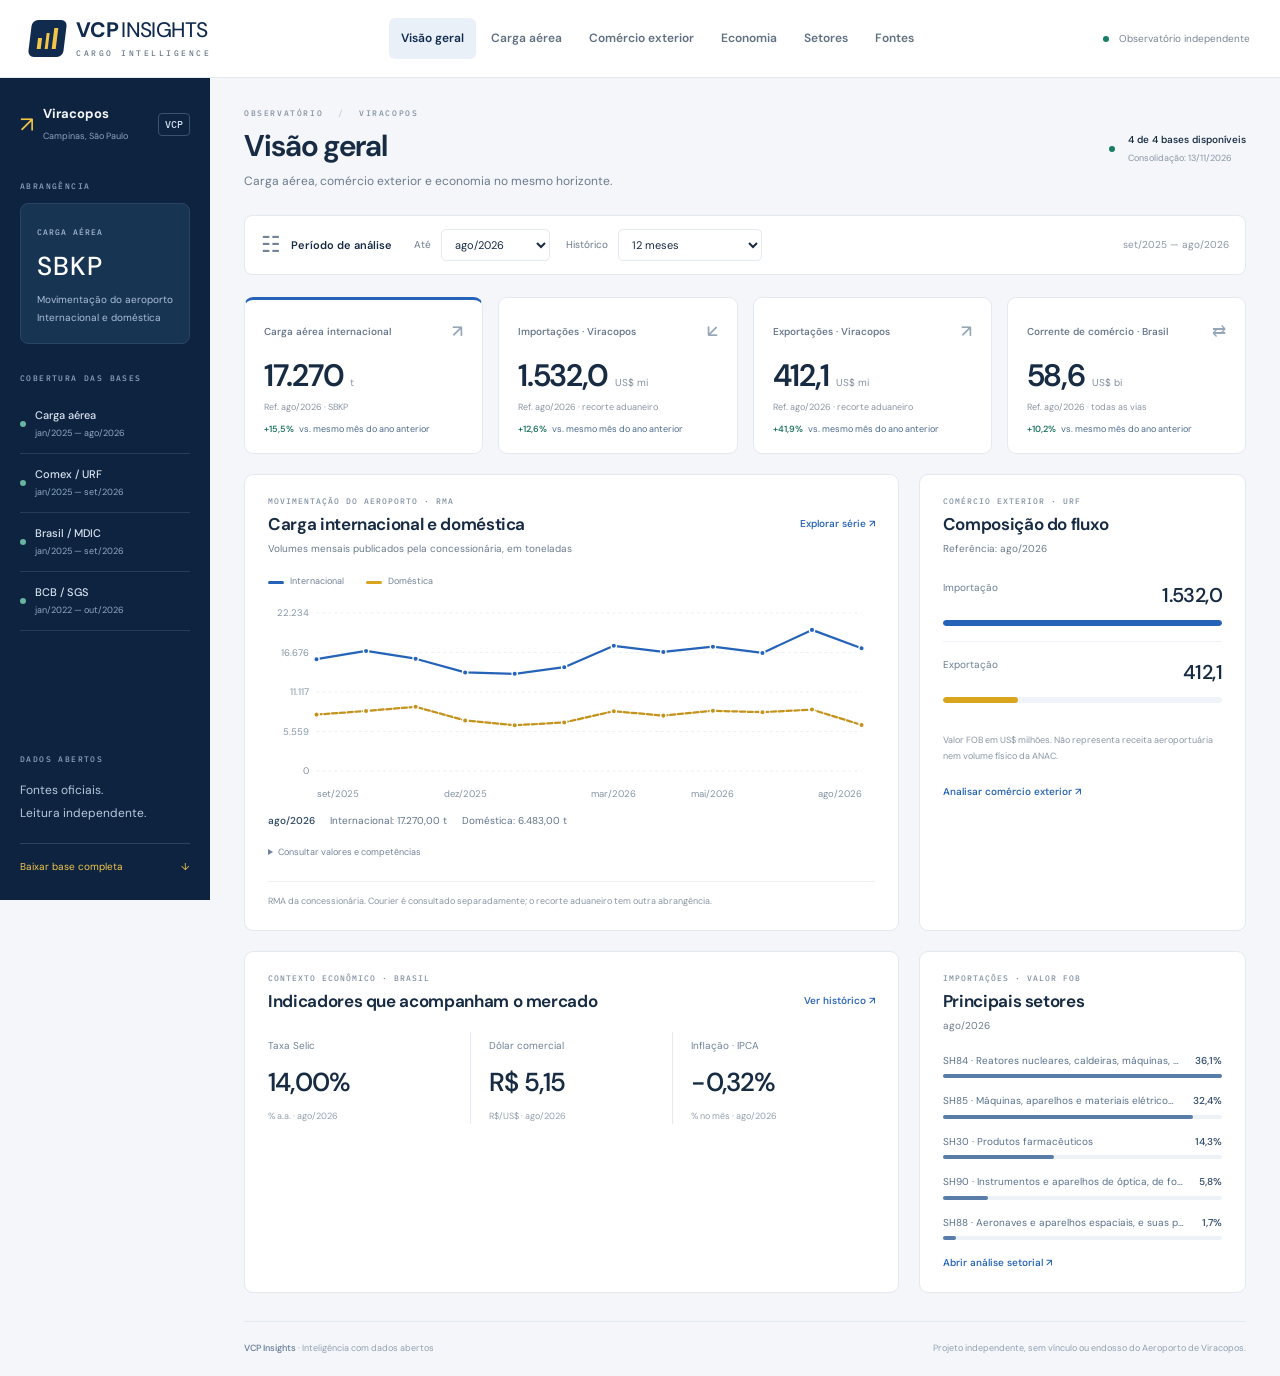
==== commit bc782e89: "data: atualizar snapshot mensal validado" ====
--- a/index.html
+++ b/index.html
@@ -6,7 +6,7 @@
 <meta name="theme-color" content="#102b4e">
 <meta name="description" content="Inteligência de carga aérea de Viracopos, comércio exterior e economia. Dados oficiais, séries históricas e fontes abertas em um observatório independente.">
 <title>VCP Insights — Inteligência de carga e comércio exterior</title>
-<link rel="stylesheet" href="assets/style-blue.css?v=94d86a8e4e5b">
+<link rel="stylesheet" href="assets/style-blue.css?v=27c04eba8e01">
 <link rel="icon" href="assets/favicon.svg" type="image/svg+xml">
 </head>
 <body id="topo">
@@ -45,23 +45,6 @@
 
     <section class="view" id="carga-aerea" aria-label="Carga aérea" hidden>
       <div id="cargo-summary" class="mini-kpis"></div><article class="panel"><div class="panel-heading"><div><span class="eyebrow">SÉRIE HISTÓRICA · RMA VIRACOPOS</span><h2>Movimentação de cargas</h2><p>Volumes internacionais e domésticos, em toneladas por mês</p></div></div><div class="legend"><span><i class="swatch blue"></i>Internacional</span><span><i class="swatch gold"></i>Doméstica</span></div><div id="grafico-carga" class="chart chart-large" aria-label="Gráfico de carga internacional e doméstica"></div><p id="cargo-scope" class="panel-footnote">Consulte o recorte e as unidades em Fontes.</p></article>
-      <article class="panel comparison-panel" id="comparativo-fontes"><div class="panel-heading"><div><span class="eyebrow">ANÁLISE DE FONTES · EXPERIMENTAL</span><h2>ANAC × Concessionária</h2><p>Compare números publicados para a mesma competência, sem ajustar divergências</p></div></div>
-        <div class="compare-controls">
-          <label for="comparativo-mes">Competência <select id="comparativo-mes"></select></label>
-          <label for="comparativo-indicador">Medida <select id="comparativo-indicador"><option value="carga">Carga (toneladas)</option><option value="movimentos">Movimentos de aeronaves</option></select></label>
-          <label for="comparativo-natureza">Natureza <select id="comparativo-natureza"><option value="internacional">Internacional</option><option value="domestica">Doméstica</option></select></label>
-          <label for="comparativo-fonte">Exibir <select id="comparativo-fonte"><option value="ambas">As duas fontes</option><option value="rima">ANAC / RIMA</option><option value="rma">Concessionária / RMA</option></select></label>
-        </div>
-        <p class="compare-warning" id="comparativo-aviso">Comparação exploratória. A transcrição RMA de janeiro/2024 ainda não tem PDF integral verificado por hash.</p>
-        <div id="grafico-comparacao-fontes" class="compare-bars" role="group" aria-label="Comparação dos dois conjuntos de dados"></div>
-        <p id="comparativo-diferenca" class="compare-delta" aria-live="polite"></p>
-        <p class="panel-footnote">Comparação entre registros RIMA enviados pelo operador à ANAC e os totais RMA publicados pela concessionária. Uma diferença observada não demonstra erro de uma fonte. <a id="comparativo-origem-rma" href="https://www.viracopos.com/" target="_blank" rel="noopener noreferrer">Consultar RMA original</a>.</p>
-      </article>
-      <article class="panel comparison-panel" id="painel-perfil-voos"><div class="panel-heading"><div><span class="eyebrow">PERFIL DOS MOVIMENTOS · ANAC</span><h2>Movimentos com carga e passageiros</h2><p>Voos de passageiros também podem transportar carga no porão</p></div></div>
-        <div class="compare-controls"><label for="perfil-natureza">Natureza <select id="perfil-natureza"><option value="internacional">Internacional</option><option value="domestica">Doméstica</option></select></label></div>
-        <div id="perfil-voos-anac" class="compare-profile" role="group" aria-label="Distribuição dos movimentos ANAC conforme carga registrada"></div>
-        <p class="panel-footnote">Com carga = QT_CARGA maior que zero; sem carga = QT_CARGA igual a zero. Passageiros são aferidos pelos campos QT_PAX_*. Nenhum desses grupos representa automaticamente importações ou exportações aduaneiras.</p>
-      </article>
     </section>
     <section class="view" id="comex" aria-label="Comércio exterior" hidden>
       <article class="panel"><div class="panel-heading"><div><span class="eyebrow">VIRACOPOS · RECORTE ADUANEIRO</span><h2>Importação e exportação</h2><p>Valor FOB mensal, em US$ milhões</p></div></div><div class="legend"><span><i class="swatch blue"></i>Importação</span><span><i class="swatch gold"></i>Exportação</span></div><div id="grafico-comex" class="chart" aria-label="Comércio exterior do recorte aduaneiro de Viracopos"></div><p class="panel-footnote">Registros aduaneiros filtrados pelo recorte informado em Fontes. Peso líquido e FOB não equivalem à carga física da ANAC.</p></article>
@@ -79,8 +62,7 @@
     <footer class="site-footer"><span><strong>VCP Insights</strong> · Inteligência com dados abertos</span><span>Projeto independente, sem vínculo ou endosso do Aeroporto de Viracopos.</span></footer>
   </main>
 </div>
-<script type="application/json" id="dados-incorporados">{"versao":"2.0.0","gerado_em_utc":"2026-10-27T16:20:01.461474+00:00","modo_compilacao":"online","contexto":"Carga física, valor FOB e peso líquido têm coberturas distintas.","coleta_bcb":{"selic_meta_pct_aa":{"status":"ok","competencia":"2026-09","coletado_em_utc":"2026-10-27T16:20:01.461474+00:00","url":"https://api.bcb.gov.br/dados/serie/bcdata.sgs.432/dados?formato=json&dataInicial=01%2F09%2F2025&dataFinal=30%2F09%2F2026","sha256":"a18befc90fb9e4379aba8aff749cad8839992eb04e19a4ee9248054aba6c74b1","registros":395},"dolar_venda_medio_brl":{"status":"ok","competencia":"2026-09","coletado_em_utc":"2026-10-27T16:20:01.461474+00:00","url":"https://api.bcb.gov.br/dados/serie/bcdata.sgs.1/dados?formato=json&dataInicial=01%2F09%2F2025&dataFinal=30%2F09%2F2026","sha256":"2db2b05f96749de01c77ecc4380fa0142a035f4f957846aab5dbc78b40aafefb","registros":273},"ipca_pct_mes":{"status":"ok","competencia":"2026-09","coletado_em_utc":"2026-10-27T16:20:01.461474+00:00","url":"https://api.bcb.gov.br/dados/serie/bcdata.sgs.433/dados?formato=json&dataInicial=01%2F09%2F2025&dataFinal=30%2F09%2F2026","sha256":"c7a12b993ba31af06b245aed85b83d39036d88e88b8e45132ef79c31ed45a225","registros":13}},"coleta_fontes":{"comex":{"status":"ok","competencia":"2026-09","coletado_em_utc":"2026-10-27T16:20:01.461474+00:00"},"brasil":{"status":"ok","competencia":"2026-09","coletado_em_utc":"2026-10-27T16:20:01.461474+00:00"},"viracopos":{"status":"falha; histórico preservado","erro":"HTTPS indisponível: \u003curlopen error [SSL: CERTIFICATE_VERIFY_FAILED] certificate verify failed: unable to get local issuer certificate (_ssl.c:1010)>; curl: curl: (60) SSL certificate problem: unable to get local issuer certificate\nMore details here: https://curl.se/docs/sslcerts.html\n\ncurl failed to verify the legitimacy of the server and therefore could not\nestablish a secure connection to it. To learn more about this situation and\nhow to fix it, please visit the web page mentioned above.","tentativa_em_utc":"2026-10-27T16:20:01.461474+00:00"}},"metadados":{"brasil":{"fonte_original":"https://www.gov.br/mdic/pt-br/assuntos/comercio-exterior/estatisticas/base-de-dados-bruta","coletado_em_utc":"2026-10-27T16:20:01.461474+00:00","unidades":{"exportacoes_usd_bi":"US$ bilhões FOB","importacoes_usd_bi":"US$ bilhões FOB"},"periodicidade":"mensal","abrangencia":"Brasil; todas as vias de transporte e URFs","tratamento":"Soma de VL_FOB de todas as linhas dos mesmos arquivos anuais EXP/IMP oficiais MDIC, sem filtro URF, via ou setor; divisão por 1 bilhão. Histórico preservado por mês. A tabela nacional consolidada é fallback se a leitura dos microdados falhar.","limitacoes":"Totais nacionais não representam Viracopos. Dados podem ser revisados. Fallback de publicação consolidada pode ter arredondamento de US$ 0,1 milhão.","status":"validado","arquivos":[{"url":"https://balanca.mdic.gov.br/balanca/bd/comexstat-bd/ncm/EXP_2025.csv","sha256":"34571d3fb125db0423f4a0785e7b40c26c815a90ccfa9783e457a1c34a96b96c","bytes":113715007,"linhas_origem":1709746,"linhas_recorte":209530,"coletado_em_utc":"2026-10-27T15:18:05.598109+00:00","urf":817700,"via":4,"fluxo":"exportacao","referencia_inicial":"2025-01","referencia_final":"2025-12"},{"url":"https://balanca.mdic.gov.br/balanca/bd/comexstat-bd/ncm/EXP_2026.csv","sha256":"40223cc6f9fcd6bc8eb1b7b80aac659768d26efde5286903009fdde96d4a401b","bytes":84646313,"linhas_origem":1272295,"linhas_recorte":151772,"coletado_em_utc":"2026-10-27T16:20:14.882277+00:00","urf":817700,"via":4,"fluxo":"exportacao","referencia_inicial":"2026-01","referencia_final":"2026-09"},{"url":"https://balanca.mdic.gov.br/balanca/bd/comexstat-bd/ncm/IMP_2025.csv","sha256":"b2bca7c775bf361ddb9fb3f3807e05504e9d5f7dd163e0c7a3b93e59aa81628c","bytes":175549886,"linhas_origem":2396286,"linhas_recorte":322920,"coletado_em_utc":"2026-10-27T15:18:50.706829+00:00","urf":817700,"via":4,"fluxo":"importacao","referencia_inicial":"2025-01","referencia_final":"2025-12"},{"url":"https://balanca.mdic.gov.br/balanca/bd/comexstat-bd/ncm/IMP_2026.csv","sha256":"4913ac98024dbf44b667a8e3e6cda487efb9c1a5dbbf31fb07f45cfd182ffa04","bytes":136096406,"linhas_origem":1858461,"linhas_recorte":200949,"coletado_em_utc":"2026-10-27T16:20:25.681132+00:00","urf":817700,"via":4,"fluxo":"importacao","referencia_inicial":"2026-01","referencia_final":"2026-09"}],"referencia_inicial":"2025-01","referencia_final":"2026-09"},"viracopos":{"fonte_original":"https://www.viracopos.com/pt_br/institucional/estatisticas-e-publicacoes.htm","fonte_nome":"Aeroportos Brasil Viracopos / RMA","coletado_em_utc":"2026-10-27T15:17:18.790246+00:00","unidades":{"carga_internacional_t":"toneladas","carga_domestica_t":"toneladas","courier_internacional_t":"toneladas"},"periodicidade":"mensal","abrangencia":"Aeroporto Internacional de Viracopos, movimentação de carga publicada pela concessionária","tratamento":"Página 1 dos RMA anuais: Movimentação de Cargas / INT* (importações + exportações), DOM e Movimentação de Cargas Courier / INT*. Números com ponto de milhar convertidos para toneladas inteiras. Courier mantido separado; meses não publicados omitidos.","limitacoes":"Fonte da concessionária, não série ANAC. Não permite separar embarque/desembarque nem importação/exportação. Toneladas inteiras publicadas; totais podem diferir por arredondamento. Não somar automaticamente courier à carga comum; o documento apresenta colunas distintas sem explicitar sobreposição. Dados sujeitos a atualização sem aviso prévio.","status":"validado","referencia_inicial":"2025-01","referencia_final":"2026-08","documentos":[{"url":"https://www.viracopos.com/data/files/13/F7/A2/6E/FA84C9101B0E52C9F01849A8/RMA%202025%20DEZ.pdf","sha256":"32e0da2d9e536a996507f9b34a7422632513eee1b2cbe37d69c2230a3ac33572","bytes":271738,"coletado_em_utc":"2026-10-27T15:17:18.790246+00:00","ano":2025,"pagina":1,"meses":12,"controle_publicado_t":{"carga_domestica_t":87064,"carga_internacional_t":184647,"courier_internacional_t":9705}},{"url":"https://www.viracopos.com/data/files/8C/12/E0/C6/265C0A10F5D2680AD41849A8/RMA%202026%20AGO.pdf","sha256":"2324a8b2fbd9d2a407f2c67475b6430f1b5a042ffef273b856f289cccf11af62","bytes":369244,"coletado_em_utc":"2026-10-27T15:17:18.790246+00:00","ano":2026,"pagina":1,"meses":8,"controle_publicado_t":{"carga_domestica_t":61357,"carga_internacional_t":133876,"courier_internacional_t":7542}}]},"comex":{"fonte_original":"https://www.gov.br/mdic/pt-br/assuntos/comercio-exterior/estatisticas/base-de-dados-bruta","coletado_em_utc":"2026-10-27T16:20:01.461474+00:00","unidades":{"valor_fob_usd":"US$ FOB","kg_liquido":"kg líquidos"},"periodicidade":"mensal × fluxo × capítulo SH2","abrangencia":"URF 0817700 Aeroporto Internacional de Viracopos; via 04 aérea; importação/exportação","tratamento":"Soma exata de VL_FOB e KG_LIQUIDO dos CSVs NCM/MDIC por CO_ANO, CO_MES, fluxo e prefixo SH2. Filtros CO_URF=817700 e CO_VIA=4 validados nas tabelas oficiais. Reprocessa ano corrente; revisão substitui todo o grupo mês×fluxo e preserva histórico anterior.","limitacoes":"Recorte aduaneiro de URF de embarque/desembarque declarado e via aérea; não equivale à carga física ANAC/SBKP. Peso líquido não inclui embalagem nem peso volumétrico. Classificações NCM/SH e dados podem sofrer revisão.","status":"validado","recorte_validado":true,"referencia_inicial":"2025-01","referencia_final":"2026-09","arquivos":[{"url":"https://balanca.mdic.gov.br/balanca/bd/comexstat-bd/ncm/EXP_2025.csv","sha256":"34571d3fb125db0423f4a0785e7b40c26c815a90ccfa9783e457a1c34a96b96c","bytes":113715007,"linhas_origem":1709746,"linhas_recorte":209530,"coletado_em_utc":"2026-10-27T15:18:05.598109+00:00","urf":817700,"via":4,"fluxo":"exportacao","referencia_inicial":"2025-01","referencia_final":"2025-12"},{"url":"https://balanca.mdic.gov.br/balanca/bd/comexstat-bd/ncm/EXP_2026.csv","sha256":"40223cc6f9fcd6bc8eb1b7b80aac659768d26efde5286903009fdde96d4a401b","bytes":84646313,"linhas_origem":1272295,"linhas_recorte":151772,"coletado_em_utc":"2026-10-27T16:20:14.882277+00:00","urf":817700,"via":4,"fluxo":"exportacao","referencia_inicial":"2026-01","referencia_final":"2026-09"},{"url":"https://balanca.mdic.gov.br/balanca/bd/comexstat-bd/ncm/IMP_2025.csv","sha256":"b2bca7c775bf361ddb9fb3f3807e05504e9d5f7dd163e0c7a3b93e59aa81628c","bytes":175549886,"linhas_origem":2396286,"linhas_recorte":322920,"coletado_em_utc":"2026-10-27T15:18:50.706829+00:00","urf":817700,"via":4,"fluxo":"importacao","referencia_inicial":"2025-01","referencia_final":"2025-12"},{"url":"https://balanca.mdic.gov.br/balanca/bd/comexstat-bd/ncm/IMP_2026.csv","sha256":"4913ac98024dbf44b667a8e3e6cda487efb9c1a5dbbf31fb07f45cfd182ffa04","bytes":136096406,"linhas_origem":1858461,"linhas_recorte":200949,"coletado_em_utc":"2026-10-27T16:20:25.681132+00:00","urf":817700,"via":4,"fluxo":"importacao","referencia_inicial":"2026-01","referencia_final":"2026-09"}],"fontes_tabelas":[{"url":"https://balanca.mdic.gov.br/balanca/bd/tabelas/VIA.csv","sha256":"e8ab4418e369cefc80facd21f27e0bb9c6184974b01b36a85fa463a1affa7698","bytes":369},{"url":"https://balanca.mdic.gov.br/balanca/bd/tabelas/URF.csv","sha256":"1a20764b160cb8d75a659ae49aa69aedc1476c72b3f639dec1c4fa55accfc2bb","bytes":10714},{"url":"https://balanca.mdic.gov.br/balanca/bd/tabelas/NCM_SH.csv","sha256":"cd1758b2917ff24fde5fd892208765ae150098cfe1c7868fd82ab8354549e116","bytes":7675822}],"recorte":{"urf":{"CO_URF":"0817700","NO_URF":"0817700 - AEROPORTO INTERNACIONAL DE VIRACOPOS"},"via":{"CO_VIA":"04","NO_VIA":"AEREA"},"classificacao":"capítulo SH2, prefixo NCM com descrição oficial NCM_SH"}},"macro":{"fonte_original":"https://api.bcb.gov.br/dados/serie/bcdata.sgs.{codigo}/dados","coletado_em_utc":"2026-10-27T16:20:01.461474+00:00","unidades":{"selic_meta_pct_aa":"% a.a.","dolar_venda_medio_brl":"R$/US$","ipca_pct_mes":"% mensal"},"periodicidade":"mensal (SGS 432 e 1: originais diárias; 433: mensal)","abrangencia":"Brasil","tratamento":"SGS 432: último registro disponível no mês; SGS 1: média aritmética dos dias publicados; SGS 433: variação mensal. Somente meses encerrados. Reconsulta sobreposta de 12 meses; demais competências preservadas.","limitacoes":"Disponibilidade por indicador pode diferir. Meses ausentes não são interpolados. Requisições limitadas a menos de 10 anos; backfill anterior requer consultas adicionais. Não implica causalidade.","status":"validado","referencia_inicial":"2022-01","referencia_final":"2026-09","coletas_por_serie":{"dolar_venda_medio_brl":{"status":"ok","competencia":"2026-09","coletado_em_utc":"2026-10-27T16:20:01.461474+00:00","url":"https://api.bcb.gov.br/dados/serie/bcdata.sgs.1/dados?formato=json&dataInicial=01%2F09%2F2025&dataFinal=30%2F09%2F2026","sha256":"2db2b05f96749de01c77ecc4380fa0142a035f4f957846aab5dbc78b40aafefb","registros":273},"selic_meta_pct_aa":{"status":"ok","competencia":"2026-09","coletado_em_utc":"2026-10-27T16:20:01.461474+00:00","url":"https://api.bcb.gov.br/dados/serie/bcdata.sgs.432/dados?formato=json&dataInicial=01%2F09%2F2025&dataFinal=30%2F09%2F2026","sha256":"a18befc90fb9e4379aba8aff749cad8839992eb04e19a4ee9248054aba6c74b1","registros":395},"ipca_pct_mes":{"status":"ok","competencia":"2026-09","coletado_em_utc":"2026-10-27T16:20:01.461474+00:00","url":"https://api.bcb.gov.br/dados/serie/bcdata.sgs.433/dados?formato=json&dataInicial=01%2F09%2F2025&dataFinal=30%2F09%2F2026","sha256":"c7a12b993ba31af06b245aed85b83d39036d88e88b8e45132ef79c31ed45a225","registros":13}}}},"brasil":[{"mes":"2025-01","exportacoes_usd_bi":25.398231759,"importacoes_usd_bi":23.060919404},{"mes":"2025-02","exportacoes_usd_bi":22.753954039,"importacoes_usd_bi":23.220906048},{"mes":"2025-03","exportacoes_usd_bi":28.725872006,"importacoes_usd_bi":20.989949681},{"mes":"2025-04","exportacoes_usd_bi":29.886134851,"importacoes_usd_bi":22.222203309},{"mes":"2025-05","exportacoes_usd_bi":29.920080781,"importacoes_usd_bi":22.860326366},{"mes":"2025-06","exportacoes_usd_bi":29.036249482,"importacoes_usd_bi":23.17968593},{"mes":"2025-07","exportacoes_usd_bi":32.128634276,"importacoes_usd_bi":25.131360879},{"mes":"2025-08","exportacoes_usd_bi":29.55863329,"importacoes_usd_bi":23.583998523},{"mes":"2025-09","exportacoes_usd_bi":30.486762259,"importacoes_usd_bi":27.345568599},{"mes":"2025-10","exportacoes_usd_bi":31.508863381,"importacoes_usd_bi":24.823891174},{"mes":"2025-11","exportacoes_usd_bi":28.164831149,"importacoes_usd_bi":22.404274885},{"mes":"2025-12","exportacoes_usd_bi":30.710215227,"importacoes_usd_bi":21.385349027},{"mes":"2026-01","exportacoes_usd_bi":24.573982812,"importacoes_usd_bi":20.804455231},{"mes":"2026-02","exportacoes_usd_bi":26.27054213,"importacoes_usd_bi":22.218059385},{"mes":"2026-03","exportacoes_usd_bi":31.766018083,"importacoes_usd_bi":25.309170318},{"mes":"2026-04","exportacoes_usd_bi":34.286658184,"importacoes_usd_bi":23.650669724},{"mes":"2026-05","exportacoes_usd_bi":31.529852245,"importacoes_usd_bi":24.120363018},{"mes":"2026-06","exportacoes_usd_bi":35.499628278,"importacoes_usd_bi":26.495200506},{"mes":"2026-07","exportacoes_usd_bi":33.577433983,"importacoes_usd_bi":27.159421177},{"mes":"2026-08","exportacoes_usd_bi":32.732183002,"importacoes_usd_bi":25.823660146},{"mes":"2026-09","exportacoes_usd_bi":34.418070076,"importacoes_usd_bi":26.677510096}],"viracopos":[{"mes":"2025-01","carga_internacional_t":13039,"carga_domestica_t":5108,"courier_internacional_t":638},{"mes":"2025-02","carga_internacional_t":14273,"carga_domestica_t":5510,"courier_internacional_t":549},{"mes":"2025-03","carga_internacional_t":15203,"carga_domestica_t":7376,"courier_internacional_t":685},{"mes":"2025-04","carga_internacional_t":16018,"carga_domestica_t":6624,"courier_internacional_t":694},{"mes":"2025-05","carga_internacional_t":16191,"carga_domestica_t":7009,"courier_internacional_t":804},{"mes":"2025-06","carga_internacional_t":15361,"carga_domestica_t":7205,"courier_internacional_t":768},{"mes":"2025-07","carga_internacional_t":17316,"carga_domestica_t":8100,"courier_internacional_t":914},{"mes":"2025-08","carga_internacional_t":14955,"carga_domestica_t":7601,"courier_internacional_t":900},{"mes":"2025-09","carga_internacional_t":15734,"carga_domestica_t":7936,"courier_internacional_t":910},{"mes":"2025-10","carga_internacional_t":16891,"carga_domestica_t":8449,"courier_internacional_t":968},{"mes":"2025-11","carga_internacional_t":15798,"carga_domestica_t":9034,"courier_internacional_t":930},{"mes":"2025-12","carga_internacional_t":13868,"carga_domestica_t":7112,"courier_internacional_t":945},{"mes":"2026-01","carga_internacional_t":13677,"carga_domestica_t":6436,"courier_internacional_t":763},{"mes":"2026-02","carga_internacional_t":14609,"carga_domestica_t":6836,"courier_internacional_t":790},{"mes":"2026-03","carga_internacional_t":17620,"carga_domestica_t":8419,"courier_internacional_t":894},{"mes":"2026-04","carga_internacional_t":16753,"carga_domestica_t":7793,"courier_internacional_t":957},{"mes":"2026-05","carga_internacional_t":17483,"carga_domestica_t":8474,"courier_internacional_t":980},{"mes":"2026-06","carga_internacional_t":16612,"carga_domestica_t":8275,"courier_internacional_t":1038},{"mes":"2026-07","carga_internacional_t":19852,"carga_domestica_t":8641,"courier_internacional_t":1070},{"mes":"2026-08","carga_internacional_t":17270,"carga_domestica_t":6483,"courier_internacional_t":1050}],"comex":[{"mes":"2025-01","fluxo":"exportacao","setor":"SH01 · Animais vivos","valor_fob_usd":4825509,"kg_liquido":67508},{"mes":"2025-01","fluxo":"exportacao","setor":"SH03 · Peixes e crustáceos, moluscos e outros invertebrados aquáticos","valor_fob_usd":1688005,"kg_liquido":111167},{"mes":"2025-01","fluxo":"exportacao","setor":"SH04 · Leite e lacticínios; ovos de aves; mel natural; produtos comestíveis de origem animal, não especificados nem compreendidos noutros Capítulos","valor_fob_usd":2044796,"kg_liquido":274031},{"mes":"2025-01","fluxo":"exportacao","setor":"SH05 · Outros produtos de origem animal, não especificados nem compreendidos noutros Capítulos","valor_fob_usd":1252605,"kg_liquido":4443},{"mes":"2025-01","fluxo":"exportacao","setor":"SH06 · Plantas vivas e produtos de floricultura","valor_fob_usd":11851,"kg_liquido":466},{"mes":"2025-01","fluxo":"exportacao","setor":"SH07 · Produtos hortícolas, plantas, raízes e tubérculos, comestíveis.","valor_fob_usd":5079,"kg_liquido":702},{"mes":"2025-01","fluxo":"exportacao","setor":"SH08 · Frutas; cascas de frutos cítricos e de melões","valor_fob_usd":953601,"kg_liquido":570595},{"mes":"2025-01","fluxo":"exportacao","setor":"SH09 · Café, chá, mate e especiarias","valor_fob_usd":106743,"kg_liquido":21603},{"mes":"2025-01","fluxo":"exportacao","setor":"SH10 · Cereais","valor_fob_usd":103,"kg_liquido":203},{"mes":"2025-01","fluxo":"exportacao","setor":"SH11 · Produtos da indústria de moagem; malte; amidos e féculas; inulina; glúten de trigo","valor_fob_usd":129555,"kg_liquido":7682},{"mes":"2025-01","fluxo":"exportacao","setor":"SH12 · Sementes e frutos oleaginosos; grãos, sementes e frutos diversos; plantas industriais ou medicinais; palhas e forragens","valor_fob_usd":243944,"kg_liquido":4876},{"mes":"2025-01","fluxo":"exportacao","setor":"SH13 · Gomas, resinas e outros sucos e extratos vegetais","valor_fob_usd":136662,"kg_liquido":4106},{"mes":"2025-01","fluxo":"exportacao","setor":"SH14 · Matérias para entrançar e outros produtos de origem vegetal, não especificados nem compreendidos noutros Capítulos","valor_fob_usd":1790,"kg_liquido":2304},{"mes":"2025-01","fluxo":"exportacao","setor":"SH15 · Gorduras e óleos animais ou vegetais; produtos da sua dissociação; gorduras alimentares elaboradas; ceras de origem animal ou vegetal","valor_fob_usd":178414,"kg_liquido":6980},{"mes":"2025-01","fluxo":"exportacao","setor":"SH17 · Açúcares e produtos de confeitaria","valor_fob_usd":26205,"kg_liquido":4274},{"mes":"2025-01","fluxo":"exportacao","setor":"SH18 · Cacau e suas preparações","valor_fob_usd":107308,"kg_liquido":12831},{"mes":"2025-01","fluxo":"exportacao","setor":"SH19 · Preparações à base de cereais, farinhas, amidos, féculas ou leite; produtos de pastelaria","valor_fob_usd":47904,"kg_liquido":8810},{"mes":"2025-01","fluxo":"exportacao","setor":"SH20 · Preparações de produtos hortícolas, de frutas ou de outras partes de plantas","valor_fob_usd":113358,"kg_liquido":12559},{"mes":"2025-01","fluxo":"exportacao","setor":"SH21 · Preparações alimentícias diversas","valor_fob_usd":465179,"kg_liquido":30364},{"mes":"2025-01","fluxo":"exportacao","setor":"SH22 · Bebidas, líquidos alcoólicos e vinagres","valor_fob_usd":71037,"kg_liquido":1725},{"mes":"2025-01","fluxo":"exportacao","setor":"SH23 · Resíduos e desperdícios das indústrias alimentares; alimentos preparados para animais","valor_fob_usd":172490,"kg_liquido":49919},{"mes":"2025-01","fluxo":"exportacao","setor":"SH24 · Tabaco e seus sucedâneos manufaturados","valor_fob_usd":111377,"kg_liquido":10435},{"mes":"2025-01","fluxo":"exportacao","setor":"SH25 · Sal; enxofre; terras e pedras; gesso, cal e cimento","valor_fob_usd":40589,"kg_liquido":1453},{"mes":"2025-01","fluxo":"exportacao","setor":"SH26 · Minerios, escórias e cinzas","valor_fob_usd":23381,"kg_liquido":5239},{"mes":"2025-01","fluxo":"exportacao","setor":"SH27 · Combustíveis minerais, óleos minerais e produtos da sua destilação; matérias betuminosas; ceras minerais","valor_fob_usd":14000791,"kg_liquido":17108664},{"mes":"2025-01","fluxo":"exportacao","setor":"SH28 · Produtos químicos inorgânicos; compostos inorgânicos ou orgânicos de metais preciosos, de elementos radioativos, de metais das terras raras ou de isótopos","valor_fob_usd":12646799,"kg_liquido":33406},{"mes":"2025-01","fluxo":"exportacao","setor":"SH29 · Produtos químicos orgânicos","valor_fob_usd":771835,"kg_liquido":32521},{"mes":"2025-01","fluxo":"exportacao","setor":"SH30 · Produtos farmacêuticos","valor_fob_usd":10036537,"kg_liquido":189275},{"mes":"2025-01","fluxo":"exportacao","setor":"SH31 · Adubos (fertilizantes)","valor_fob_usd":22043,"kg_liquido":6620},{"mes":"2025-01","fluxo":"exportacao","setor":"SH32 · Extratos tanantes e tintoriais; taninos e seus derivados; pigmentos e outras matérias corantes; tintas e vernizes; mástiques; tintas de escrever","valor_fob_usd":321488,"kg_liquido":17471},{"mes":"2025-01","fluxo":"exportacao","setor":"SH33 · Óleos essenciais e resinóides; produtos de perfumaria ou de toucador preparados e preparações cosméticas","valor_fob_usd":3691326,"kg_liquido":244705},{"mes":"2025-01","fluxo":"exportacao","setor":"SH34 · Sabões, agentes orgânicos de superfície, preparações para lavagem, preparações lubrificantes, ceras artificiais, ceras preparadas, produtos de conservação e limpeza, velas e artigos semelhantes, massas ou pastas para modelar, \"ceras\" para dentistas e Comp","valor_fob_usd":304861,"kg_liquido":57503},{"mes":"2025-01","fluxo":"exportacao","setor":"SH35 · Matérias albuminóides; produtos à base de amidos ou de féculas modificados; colas; enzimas","valor_fob_usd":333001,"kg_liquido":28743},{"mes":"2025-01","fluxo":"exportacao","setor":"SH36 · Pólvoras e explosivos; artigos de pirotecnia; fósforos; ligas pirofóricas; matérias inflamáveis","valor_fob_usd":669000,"kg_liquido":522},{"mes":"2025-01","fluxo":"exportacao","setor":"SH37 · Produtos para fotografia e cinematografia","valor_fob_usd":39268,"kg_liquido":1879},{"mes":"2025-01","fluxo":"exportacao","setor":"SH38 · Produtos diversos das indústrias químicas","valor_fob_usd":1000746,"kg_liquido":48338},{"mes":"2025-01","fluxo":"exportacao","setor":"SH39 · Plásticos e suas obras","valor_fob_usd":3535701,"kg_liquido":187632},{"mes":"2025-01","fluxo":"exportacao","setor":"SH40 · Borracha e suas obras","valor_fob_usd":2504888,"kg_liquido":53056},{"mes":"2025-01","fluxo":"exportacao","setor":"SH41 · Peles, exceto as peles com pelo, e couros","valor_fob_usd":294856,"kg_liquido":7437},{"mes":"2025-01","fluxo":"exportacao","setor":"SH42 · Obras de couro; artigos de correeiro ou de seleiro; artigos de viagem, bolsas e artefatos semelhantes; obras de tripa","valor_fob_usd":816863,"kg_liquido":5924},{"mes":"2025-01","fluxo":"exportacao","setor":"SH43 · Peles com pelo e suas obras; peles com pelo artificiais","valor_fob_usd":70047,"kg_liquido":2693},{"mes":"2025-01","fluxo":"exportacao","setor":"SH44 · Madeira, carvão vegetal e obras de madeira","valor_fob_usd":28924,"kg_liquido":2131},{"mes":"2025-01","fluxo":"exportacao","setor":"SH45 · Cortiça e suas obras","valor_fob_usd":171,"kg_liquido":3},{"mes":"2025-01","fluxo":"exportacao","setor":"SH46 · Obras de espartaria ou de cestaria","valor_fob_usd":1322,"kg_liquido":7},{"mes":"2025-01","fluxo":"exportacao","setor":"SH47 · Pastas de madeira ou de outras matérias fibrosas celulósicas; papel ou cartão para reciclar (desperdícios e aparas).","valor_fob_usd":1002,"kg_liquido":106},{"mes":"2025-01","fluxo":"exportacao","setor":"SH48 · Papel e cartão; obras de pasta de celulose, de papel ou de cartão","valor_fob_usd":443811,"kg_liquido":145960},{"mes":"2025-01","fluxo":"exportacao","setor":"SH49 · Livros, jornais, gravuras e outros produtos das indústrias gráficas; textos manuscritos ou datilografados, planos e plantas","valor_fob_usd":912504,"kg_liquido":296712},{"mes":"2025-01","fluxo":"exportacao","setor":"SH51 · Lã, pelos finos ou grosseiros; fios e tecidos de crina","valor_fob_usd":7184,"kg_liquido":331},{"mes":"2025-01","fluxo":"exportacao","setor":"SH52 · Algodão","valor_fob_usd":340107,"kg_liquido":18120},{"mes":"2025-01","fluxo":"exportacao","setor":"SH53 · Outras fibras têxteis vegetais; fios de papel e tecidos de fios de papel","valor_fob_usd":32475,"kg_liquido":1244},{"mes":"2025-01","fluxo":"exportacao","setor":"SH54 · Filamentos sintéticos ou artificiais","valor_fob_usd":200935,"kg_liquido":11613},{"mes":"2025-01","fluxo":"exportacao","setor":"SH55 · Fibras sintéticas ou artificiais, descontínuas","valor_fob_usd":26511,"kg_liquido":1919},{"mes":"2025-01","fluxo":"exportacao","setor":"SH56 · Pastas (ouates), feltros e falsos tecidos; fios especiais; cordéis, cordas e cabos; artigos de cordoaria","valor_fob_usd":49175,"kg_liquido":2197},{"mes":"2025-01","fluxo":"exportacao","setor":"SH57 · Tapetes e outros revestimentos para pisos (pavimentos), de matérias têxteis","valor_fob_usd":21142,"kg_liquido":534},{"mes":"2025-01","fluxo":"exportacao","setor":"SH58 · Tecidos especiais; tecidos tufados; rendas; tapeçarias; passamanarias; bordados.","valor_fob_usd":95696,"kg_liquido":5791},{"mes":"2025-01","fluxo":"exportacao","setor":"SH59 · Tecidos impregnados, revestidos, recobertos ou estratificados; artigos para usos técnicos de matérias têxteis","valor_fob_usd":612725,"kg_liquido":15923},{"mes":"2025-01","fluxo":"exportacao","setor":"SH60 · Tecidos de malha","valor_fob_usd":82132,"kg_liquido":5829},{"mes":"2025-01","fluxo":"exportacao","setor":"SH61 · Vestuário e seus acessórios, de malha","valor_fob_usd":858595,"kg_liquido":15113},{"mes":"2025-01","fluxo":"exportacao","setor":"SH62 · Vestuário e seus acessórios, exceto de Malha","valor_fob_usd":451641,"kg_liquido":5193},{"mes":"2025-01","fluxo":"exportacao","setor":"SH63 · Outros artefatos têxteis confeccionados; sortidos; artefatos de matérias têxteis, calçados, chapéus e artefatos de uso semelhante, usados; trapos","valor_fob_usd":196388,"kg_liquido":5632},{"mes":"2025-01","fluxo":"exportacao","setor":"SH64 · Calçados, polainas e artefatos semelhantes; suas partes","valor_fob_usd":3486280,"kg_liquido":122447},{"mes":"2025-01","fluxo":"exportacao","setor":"SH65 · Chapéus e artefatos de uso semelhante, e suas partes","valor_fob_usd":34960,"kg_liquido":1226},{"mes":"2025-01","fluxo":"exportacao","setor":"SH66 · Guarda-chuvas, sombrinhas, guarda-sóis, bengalas, bengalas-assentos, chicotes, pingalins, e suas partes","valor_fob_usd":234,"kg_liquido":53},{"mes":"2025-01","fluxo":"exportacao","setor":"SH67 · Penas e penugem preparadas e suas obras; flores artificiais; obras de cabelo","valor_fob_usd":44796,"kg_liquido":22},{"mes":"2025-01","fluxo":"exportacao","setor":"SH68 · Obras de pedra, gesso, cimento, amianto, mica ou de matérias semelhantes","valor_fob_usd":530326,"kg_liquido":55868},{"mes":"2025-01","fluxo":"exportacao","setor":"SH69 · Produtos cerâmicos","valor_fob_usd":125869,"kg_liquido":4609},{"mes":"2025-01","fluxo":"exportacao","setor":"SH70 · Vidro e suas obras","valor_fob_usd":305486,"kg_liquido":20668},{"mes":"2025-01","fluxo":"exportacao","setor":"SH71 · Pérolas naturais ou cultivadas, pedras preciosas ou semipreciosas e semelhantes, metais preciosos, metais folheados ou chapeados de metais preciosos (plaquê), e suas obras; bijuterias; moedas","valor_fob_usd":7981123,"kg_liquido":10977},{"mes":"2025-01","fluxo":"exportacao","setor":"SH72 · Ferro fundido, ferro e aço","valor_fob_usd":170249,"kg_liquido":15770},{"mes":"2025-01","fluxo":"exportacao","setor":"SH73 · Obras de ferro fundido, ferro ou aço","valor_fob_usd":2617613,"kg_liquido":108906},{"mes":"2025-01","fluxo":"exportacao","setor":"SH74 · Cobre e suas obras","valor_fob_usd":128725,"kg_liquido":7083},{"mes":"2025-01","fluxo":"exportacao","setor":"SH75 · Níquel e suas obras","valor_fob_usd":647624,"kg_liquido":2780},{"mes":"2025-01","fluxo":"exportacao","setor":"SH76 · Alumínio e suas obras","valor_fob_usd":764936,"kg_liquido":16720},{"mes":"2025-01","fluxo":"exportacao","setor":"SH78 · Chumbo e suas obras","valor_fob_usd":801,"kg_liquido":13},{"mes":"2025-01","fluxo":"exportacao","setor":"SH79 · Zinco e suas obras","valor_fob_usd":1804,"kg_liquido":21},{"mes":"2025-01","fluxo":"exportacao","setor":"SH81 · Outros metais comuns; ceramais (cermets); obras dessas matérias","valor_fob_usd":100051,"kg_liquido":136},{"mes":"2025-01","fluxo":"exportacao","setor":"SH82 · Ferramentas, artefatos de cutelaria e talheres, e suas partes, de metais comuns","valor_fob_usd":1080806,"kg_liquido":17346},{"mes":"2025-01","fluxo":"exportacao","setor":"SH83 · Obras diversas de metais comuns","valor_fob_usd":476603,"kg_liquido":7378},{"mes":"2025-01","fluxo":"exportacao","setor":"SH84 · Reatores nucleares, caldeiras, máquinas, aparelhos e instrumentos mecânicos, e suas partes","valor_fob_usd":41588799,"kg_liquido":692493},{"mes":"2025-01","fluxo":"exportacao","setor":"SH85 · Máquinas, aparelhos e materiais elétricos, e suas partes; aparelhos de gravação ou de reprodução de som, aparelhos de gravação ou de reprodução de imagens e de som em televisão, e suas partes e acessórios","valor_fob_usd":29278346,"kg_liquido":475712},{"mes":"2025-01","fluxo":"exportacao","setor":"SH86 · Veículos e material para vias férreas ou semelhantes, e suas partes; aparelhos mecânicos (incluindo os eletromecânicos) de sinalização para vias de comunicação","valor_fob_usd":11532,"kg_liquido":558},{"mes":"2025-01","fluxo":"exportacao","setor":"SH87 · Veículos automóveis, tratores, ciclos e outros veículos terrestres, suas partes e acessórios","valor_fob_usd":4250156,"kg_liquido":211562},{"mes":"2025-01","fluxo":"exportacao","setor":"SH88 · Aeronaves e aparelhos espaciais, e suas partes","valor_fob_usd":12981315,"kg_liquido":12910},{"mes":"2025-01","fluxo":"exportacao","setor":"SH90 · Instrumentos e aparelhos de óptica, de fotografia, de cinematografia, de medida, de controle ou de precisão; instrumentos e aparelhos médico-cirúrgicos; suas partes e acessórios","valor_fob_usd":22853607,"kg_liquido":75956},{"mes":"2025-01","fluxo":"exportacao","setor":"SH91 · Artigos de relojoaria","valor_fob_usd":16227,"kg_liquido":8},{"mes":"2025-01","fluxo":"exportacao","setor":"SH92 · Instrumentos musicais; suas partes e acessórios","valor_fob_usd":81972,"kg_liquido":1298},{"mes":"2025-01","fluxo":"exportacao","setor":"SH93 · Armas e munições; suas partes e acessórios","valor_fob_usd":2653683,"kg_liquido":16368},{"mes":"2025-01","fluxo":"exportacao","setor":"SH94 · Móveis; mobiliário médico-cirúrgico, colchões, almofadas e semelhantes; aparelhos de iluminação não especificados nem compreendidos em outros capítulos; anúncios, cartazes ou tabuletas e placas indicadoras luminosos, e artigos semelhantes; Construções Pré","valor_fob_usd":3159702,"kg_liquido":221579},{"mes":"2025-01","fluxo":"exportacao","setor":"SH95 · Brinquedos, jogos, artigos para divertimento ou para esporte; suas partes e acessórios","valor_fob_usd":315488,"kg_liquido":15449},{"mes":"2025-01","fluxo":"exportacao","setor":"SH96 · Obras diversas","valor_fob_usd":222859,"kg_liquido":7744},{"mes":"2025-01","fluxo":"exportacao","setor":"SH97 · Objetos de arte, de coleção e antiguidades","valor_fob_usd":1892643,"kg_liquido":1444},{"mes":"2025-01","fluxo":"importacao","setor":"SH01 · Animais vivos","valor_fob_usd":837233,"kg_liquido":20846},{"mes":"2025-01","fluxo":"importacao","setor":"SH03 · Peixes e crustáceos, moluscos e outros invertebrados aquáticos","valor_fob_usd":18253,"kg_liquido":1238},{"mes":"2025-01","fluxo":"importacao","setor":"SH04 · Leite e lacticínios; ovos de aves; mel natural; produtos comestíveis de origem animal, não especificados nem compreendidos noutros Capítulos","valor_fob_usd":10683325,"kg_liquido":120140},{"mes":"2025-01","fluxo":"importacao","setor":"SH05 · Outros produtos de origem animal, não especificados nem compreendidos noutros Capítulos","valor_fob_usd":1613151,"kg_liquido":277},{"mes":"2025-01","fluxo":"importacao","setor":"SH06 · Plantas vivas e produtos de floricultura","valor_fob_usd":51637,"kg_liquido":961},{"mes":"2025-01","fluxo":"importacao","setor":"SH07 · Produtos hortícolas, plantas, raízes e tubérculos, comestíveis.","valor_fob_usd":16995,"kg_liquido":500},{"mes":"2025-01","fluxo":"importacao","setor":"SH08 · Frutas; cascas de frutos cítricos e de melões","valor_fob_usd":3660,"kg_liquido":109},{"mes":"2025-01","fluxo":"importacao","setor":"SH09 · Café, chá, mate e especiarias","valor_fob_usd":15346,"kg_liquido":330},{"mes":"2025-01","fluxo":"importacao","setor":"SH10 · Cereais","valor_fob_usd":129421,"kg_liquido":10119},{"mes":"2025-01","fluxo":"importacao","setor":"SH11 · Produtos da indústria de moagem; malte; amidos e féculas; inulina; glúten de trigo","valor_fob_usd":58,"kg_liquido":0},{"mes":"2025-01","fluxo":"importacao","setor":"SH12 · Sementes e frutos oleaginosos; grãos, sementes e frutos diversos; plantas industriais ou medicinais; palhas e forragens","valor_fob_usd":13457267,"kg_liquido":40769},{"mes":"2025-01","fluxo":"importacao","setor":"SH13 · Gomas, resinas e outros sucos e extratos vegetais","valor_fob_usd":61040,"kg_liquido":1776},{"mes":"2025-01","fluxo":"importacao","setor":"SH15 · Gorduras e óleos animais ou vegetais; produtos da sua dissociação; gorduras alimentares elaboradas; ceras de origem animal ou vegetal","valor_fob_usd":439993,"kg_liquido":8220},{"mes":"2025-01","fluxo":"importacao","setor":"SH17 · Açúcares e produtos de confeitaria","valor_fob_usd":7844,"kg_liquido":2295},{"mes":"2025-01","fluxo":"importacao","setor":"SH20 · Preparações de produtos hortícolas, de frutas ou de outras partes de plantas","valor_fob_usd":5157,"kg_liquido":4032},{"mes":"2025-01","fluxo":"importacao","setor":"SH21 · Preparações alimentícias diversas","valor_fob_usd":448144,"kg_liquido":58354},{"mes":"2025-01","fluxo":"importacao","setor":"SH22 · Bebidas, líquidos alcoólicos e vinagres","valor_fob_usd":5554,"kg_liquido":387},{"mes":"2025-01","fluxo":"importacao","setor":"SH23 · Resíduos e desperdícios das indústrias alimentares; alimentos preparados para animais","valor_fob_usd":4008,"kg_liquido":217},{"mes":"2025-01","fluxo":"importacao","setor":"SH24 · Tabaco e seus sucedâneos manufaturados","valor_fob_usd":1525,"kg_liquido":2},{"mes":"2025-01","fluxo":"importacao","setor":"SH25 · Sal; enxofre; terras e pedras; gesso, cal e cimento","valor_fob_usd":19641,"kg_liquido":2407},{"mes":"2025-01","fluxo":"importacao","setor":"SH26 · Minerios, escórias e cinzas","valor_fob_usd":455,"kg_liquido":6},{"mes":"2025-01","fluxo":"importacao","setor":"SH27 · Combustíveis minerais, óleos minerais e produtos da sua destilação; matérias betuminosas; ceras minerais","valor_fob_usd":252553,"kg_liquido":10650},{"mes":"2025-01","fluxo":"importacao","setor":"SH28 · Produtos químicos inorgânicos; compostos inorgânicos ou orgânicos de metais preciosos, de elementos radioativos, de metais das terras raras ou de isótopos","valor_fob_usd":1092022,"kg_liquido":13668},{"mes":"2025-01","fluxo":"importacao","setor":"SH29 · Produtos químicos orgânicos","valor_fob_usd":30247509,"kg_liquido":153916},{"mes":"2025-01","fluxo":"importacao","setor":"SH30 · Produtos farmacêuticos","valor_fob_usd":36361835,"kg_liquido":131399},{"mes":"2025-01","fluxo":"importacao","setor":"SH31 · Adubos (fertilizantes)","valor_fob_usd":37574,"kg_liquido":1767},{"mes":"2025-01","fluxo":"importacao","setor":"SH32 · Extratos tanantes e tintoriais; taninos e seus derivados; pigmentos e outras matérias corantes; tintas e vernizes; mástiques; tintas de escrever","valor_fob_usd":2640376,"kg_liquido":76652},{"mes":"2025-01","fluxo":"importacao","setor":"SH33 · Óleos essenciais e resinóides; produtos de perfumaria ou de toucador preparados e preparações cosméticas","valor_fob_usd":2135030,"kg_liquido":24116},{"mes":"2025-01","fluxo":"importacao","setor":"SH34 · Sabões, agentes orgânicos de superfície, preparações para lavagem, preparações lubrificantes, ceras artificiais, ceras preparadas, produtos de conservação e limpeza, velas e artigos semelhantes, massas ou pastas para modelar, \"ceras\" para dentistas e Comp","valor_fob_usd":980083,"kg_liquido":65940},{"mes":"2025-01","fluxo":"importacao","setor":"SH35 · Matérias albuminóides; produtos à base de amidos ou de féculas modificados; colas; enzimas","valor_fob_usd":975518,"kg_liquido":22763},{"mes":"2025-01","fluxo":"importacao","setor":"SH36 · Pólvoras e explosivos; artigos de pirotecnia; fósforos; ligas pirofóricas; matérias inflamáveis","valor_fob_usd":541410,"kg_liquido":23},{"mes":"2025-01","fluxo":"importacao","setor":"SH37 · Produtos para fotografia e cinematografia","valor_fob_usd":36635,"kg_liquido":717},{"mes":"2025-01","fluxo":"importacao","setor":"SH38 · Produtos diversos das indústrias químicas","valor_fob_usd":27226726,"kg_liquido":241017},{"mes":"2025-01","fluxo":"importacao","setor":"SH39 · Plásticos e suas obras","valor_fob_usd":12275697,"kg_liquido":295886},{"mes":"2025-01","fluxo":"importacao","setor":"SH40 · Borracha e suas obras","valor_fob_usd":6457982,"kg_liquido":72708},{"mes":"2025-01","fluxo":"importacao","setor":"SH41 · Peles, exceto as peles com pelo, e couros","valor_fob_usd":69294,"kg_liquido":500},{"mes":"2025-01","fluxo":"importacao","setor":"SH42 · Obras de couro; artigos de correeiro ou de seleiro; artigos de viagem, bolsas e artefatos semelhantes; obras de tripa","valor_fob_usd":869779,"kg_liquido":13659},{"mes":"2025-01","fluxo":"importacao","setor":"SH43 · Peles com pelo e suas obras; peles com pelo artificiais","valor_fob_usd":5533,"kg_liquido":14},{"mes":"2025-01","fluxo":"importacao","setor":"SH44 · Madeira, carvão vegetal e obras de madeira","valor_fob_usd":56873,"kg_liquido":1204},{"mes":"2025-01","fluxo":"importacao","setor":"SH45 · Cortiça e suas obras","valor_fob_usd":1240,"kg_liquido":4},{"mes":"2025-01","fluxo":"importacao","setor":"SH46 · Obras de espartaria ou de cestaria","valor_fob_usd":158,"kg_liquido":27},{"mes":"2025-01","fluxo":"importacao","setor":"SH47 · Pastas de madeira ou de outras matérias fibrosas celulósicas; papel ou cartão para reciclar (desperdícios e aparas).","valor_fob_usd":5712,"kg_liquido":2963},{"mes":"2025-01","fluxo":"importacao","setor":"SH48 · Papel e cartão; obras de pasta de celulose, de papel ou de cartão","valor_fob_usd":1339743,"kg_liquido":71065},{"mes":"2025-01","fluxo":"importacao","setor":"SH49 · Livros, jornais, gravuras e outros produtos das indústrias gráficas; textos manuscritos ou datilografados, planos e plantas","valor_fob_usd":1879738,"kg_liquido":35525},{"mes":"2025-01","fluxo":"importacao","setor":"SH50 · Seda","valor_fob_usd":34200,"kg_liquido":19},{"mes":"2025-01","fluxo":"importacao","setor":"SH51 · Lã, pelos finos ou grosseiros; fios e tecidos de crina","valor_fob_usd":10393,"kg_liquido":472},{"mes":"2025-01","fluxo":"importacao","setor":"SH52 · Algodão","valor_fob_usd":6787,"kg_liquido":527},{"mes":"2025-01","fluxo":"importacao","setor":"SH54 · Filamentos sintéticos ou artificiais","valor_fob_usd":1182769,"kg_liquido":13633},{"mes":"2025-01","fluxo":"importacao","setor":"SH55 · Fibras sintéticas ou artificiais, descontínuas","valor_fob_usd":30352,"kg_liquido":3706},{"mes":"2025-01","fluxo":"importacao","setor":"SH56 · Pastas (ouates), feltros e falsos tecidos; fios especiais; cordéis, cordas e cabos; artigos de cordoaria","valor_fob_usd":477482,"kg_liquido":16202},{"mes":"2025-01","fluxo":"importacao","setor":"SH57 · Tapetes e outros revestimentos para pisos (pavimentos), de matérias têxteis","valor_fob_usd":28947,"kg_liquido":1235},{"mes":"2025-01","fluxo":"importacao","setor":"SH58 · Tecidos especiais; tecidos tufados; rendas; tapeçarias; passamanarias; bordados.","valor_fob_usd":185890,"kg_liquido":1414},{"mes":"2025-01","fluxo":"importacao","setor":"SH59 · Tecidos impregnados, revestidos, recobertos ou estratificados; artigos para usos técnicos de matérias têxteis","valor_fob_usd":621815,"kg_liquido":10999},{"mes":"2025-01","fluxo":"importacao","setor":"SH60 · Tecidos de malha","valor_fob_usd":12270,"kg_liquido":1064},{"mes":"2025-01","fluxo":"importacao","setor":"SH61 · Vestuário e seus acessórios, de malha","valor_fob_usd":856142,"kg_liquido":23940},{"mes":"2025-01","fluxo":"importacao","setor":"SH62 · Vestuário e seus acessórios, exceto de Malha","valor_fob_usd":1281641,"kg_liquido":40875},{"mes":"2025-01","fluxo":"importacao","setor":"SH63 · Outros artefatos têxteis confeccionados; sortidos; artefatos de matérias têxteis, calçados, chapéus e artefatos de uso semelhante, usados; trapos","valor_fob_usd":367083,"kg_liquido":7454},{"mes":"2025-01","fluxo":"importacao","setor":"SH64 · Calçados, polainas e artefatos semelhantes; suas partes","valor_fob_usd":65710,"kg_liquido":2736},{"mes":"2025-01","fluxo":"importacao","setor":"SH65 · Chapéus e artefatos de uso semelhante, e suas partes","valor_fob_usd":56353,"kg_liquido":1078},{"mes":"2025-01","fluxo":"importacao","setor":"SH66 · Guarda-chuvas, sombrinhas, guarda-sóis, bengalas, bengalas-assentos, chicotes, pingalins, e suas partes","valor_fob_usd":1804,"kg_liquido":46},{"mes":"2025-01","fluxo":"importacao","setor":"SH67 · Penas e penugem preparadas e suas obras; flores artificiais; obras de cabelo","valor_fob_usd":46548,"kg_liquido":979},{"mes":"2025-01","fluxo":"importacao","setor":"SH68 · Obras de pedra, gesso, cimento, amianto, mica ou de matérias semelhantes","valor_fob_usd":1524018,"kg_liquido":17777},{"mes":"2025-01","fluxo":"importacao","setor":"SH69 · Produtos cerâmicos","valor_fob_usd":480384,"kg_liquido":4235},{"mes":"2025-01","fluxo":"importacao","setor":"SH70 · Vidro e suas obras","valor_fob_usd":1316598,"kg_liquido":19077},{"mes":"2025-01","fluxo":"importacao","setor":"SH71 · Pérolas naturais ou cultivadas, pedras preciosas ou semipreciosas e semelhantes, metais preciosos, metais folheados ou chapeados de metais preciosos (plaquê), e suas obras; bijuterias; moedas","valor_fob_usd":2927311,"kg_liquido":9363},{"mes":"2025-01","fluxo":"importacao","setor":"SH72 · Ferro fundido, ferro e aço","valor_fob_usd":1040255,"kg_liquido":84636},{"mes":"2025-01","fluxo":"importacao","setor":"SH73 · Obras de ferro fundido, ferro ou aço","valor_fob_usd":12588979,"kg_liquido":201356},{"mes":"2025-01","fluxo":"importacao","setor":"SH74 · Cobre e suas obras","valor_fob_usd":1195332,"kg_liquido":8211},{"mes":"2025-01","fluxo":"importacao","setor":"SH75 · Níquel e suas obras","valor_fob_usd":803312,"kg_liquido":5336},{"mes":"2025-01","fluxo":"importacao","setor":"SH76 · Alumínio e suas obras","valor_fob_usd":2307199,"kg_liquido":21424},{"mes":"2025-01","fluxo":"importacao","setor":"SH78 · Chumbo e suas obras","valor_fob_usd":886,"kg_liquido":2},{"mes":"2025-01","fluxo":"importacao","setor":"SH79 · Zinco e suas obras","valor_fob_usd":31532,"kg_liquido":184},{"mes":"2025-01","fluxo":"importacao","setor":"SH80 · Estanho e suas obras","valor_fob_usd":16786,"kg_liquido":192},{"mes":"2025-01","fluxo":"importacao","setor":"SH81 · Outros metais comuns; ceramais (cermets); obras dessas matérias","valor_fob_usd":1215098,"kg_liquido":11926},{"mes":"2025-01","fluxo":"importacao","setor":"SH82 · Ferramentas, artefatos de cutelaria e talheres, e suas partes, de metais comuns","valor_fob_usd":8180662,"kg_liquido":25961},{"mes":"2025-01","fluxo":"importacao","setor":"SH83 · Obras diversas de metais comuns","valor_fob_usd":1637741,"kg_liquido":38378},{"mes":"2025-01","fluxo":"importacao","setor":"SH84 · Reatores nucleares, caldeiras, máquinas, aparelhos e instrumentos mecânicos, e suas partes","valor_fob_usd":492327445,"kg_liquido":1696399},{"mes":"2025-01","fluxo":"importacao","setor":"SH85 · Máquinas, aparelhos e materiais elétricos, e suas partes; aparelhos de gravação ou de reprodução de som, aparelhos de gravação ou de reprodução de imagens e de som em televisão, e suas partes e acessórios","valor_fob_usd":415526697,"kg_liquido":1155547},{"mes":"2025-01","fluxo":"importacao","setor":"SH86 · Veículos e material para vias férreas ou semelhantes, e suas partes; aparelhos mecânicos (incluindo os eletromecânicos) de sinalização para vias de comunicação","valor_fob_usd":235701,"kg_liquido":10768},{"mes":"2025-01","fluxo":"importacao","setor":"SH87 · Veículos automóveis, tratores, ciclos e outros veículos terrestres, suas partes e acessórios","valor_fob_usd":6583685,"kg_liquido":260243},{"mes":"2025-01","fluxo":"importacao","setor":"SH88 · Aeronaves e aparelhos espaciais, e suas partes","valor_fob_usd":32948151,"kg_liquido":48101},{"mes":"2025-01","fluxo":"importacao","setor":"SH89 · Embarcações e estruturas flutuantes","valor_fob_usd":27720,"kg_liquido":48},{"mes":"2025-01","fluxo":"importacao","setor":"SH90 · Instrumentos e aparelhos de óptica, de fotografia, de cinematografia, de medida, de controle ou de precisão; instrumentos e aparelhos médico-cirúrgicos; suas partes e acessórios","valor_fob_usd":131785036,"kg_liquido":486170},{"mes":"2025-01","fluxo":"importacao","setor":"SH91 · Artigos de relojoaria","valor_fob_usd":906101,"kg_liquido":6155},{"mes":"2025-01","fluxo":"importacao","setor":"SH92 · Instrumentos musicais; suas partes e acessórios","valor_fob_usd":69050,"kg_liquido":438},{"mes":"2025-01","fluxo":"importacao","setor":"SH93 · Armas e munições; suas partes e acessórios","valor_fob_usd":602567,"kg_liquido":6234},{"mes":"2025-01","fluxo":"importacao","setor":"SH94 · Móveis; mobiliário médico-cirúrgico, colchões, almofadas e semelhantes; aparelhos de iluminação não especificados nem compreendidos em outros capítulos; anúncios, cartazes ou tabuletas e placas indicadoras luminosos, e artigos semelhantes; Construções Pré","valor_fob_usd":2888402,"kg_liquido":17209},{"mes":"2025-01","fluxo":"importacao","setor":"SH95 · Brinquedos, jogos, artigos para divertimento ou para esporte; suas partes e acessórios","valor_fob_usd":233402,"kg_liquido":6703},{"mes":"2025-01","fluxo":"importacao","setor":"SH96 · Obras diversas","valor_fob_usd":677441,"kg_liquido":7722},{"mes":"2025-01","fluxo":"importacao","setor":"SH97 · Objetos de arte, de coleção e antiguidades","valor_fob_usd":42208,"kg_liquido":55},{"mes":"2025-02","fluxo":"exportacao","setor":"SH01 · Animais vivos","valor_fob_usd":4688296,"kg_liquido":18577},{"mes":"2025-02","fluxo":"exportacao","setor":"SH03 · Peixes e crustáceos, moluscos e outros invertebrados aquáticos","valor_fob_usd":817429,"kg_liquido":100951},{"mes":"2025-02","fluxo":"exportacao","setor":"SH04 · Leite e lacticínios; ovos de aves; mel natural; produtos comestíveis de origem animal, não especificados nem compreendidos noutros Capítulos","valor_fob_usd":2308153,"kg_liquido":304441},{"mes":"2025-02","fluxo":"exportacao","setor":"SH05 · Outros produtos de origem animal, não especificados nem compreendidos noutros Capítulos","valor_fob_usd":1146947,"kg_liquido":10919},{"mes":"2025-02","fluxo":"exportacao","setor":"SH06 · Plantas vivas e produtos de floricultura","valor_fob_usd":55787,"kg_liquido":778},{"mes":"2025-02","fluxo":"exportacao","setor":"SH07 · Produtos hortícolas, plantas, raízes e tubérculos, comestíveis.","valor_fob_usd":15181,"kg_liquido":9604},{"mes":"2025-02","fluxo":"exportacao","setor":"SH08 · Frutas; cascas de frutos cítricos e de melões","valor_fob_usd":873220,"kg_liquido":518859},{"mes":"2025-02","fluxo":"exportacao","setor":"SH09 · Café, chá, mate e especiarias","valor_fob_usd":367111,"kg_liquido":126528},{"mes":"2025-02","fluxo":"exportacao","setor":"SH10 · Cereais","valor_fob_usd":2829,"kg_liquido":837},{"mes":"2025-02","fluxo":"exportacao","setor":"SH11 · Produtos da indústria de moagem; malte; amidos e féculas; inulina; glúten de trigo","valor_fob_usd":12097,"kg_liquido":5232},{"mes":"2025-02","fluxo":"exportacao","setor":"SH12 · Sementes e frutos oleaginosos; grãos, sementes e frutos diversos; plantas industriais ou medicinais; palhas e forragens","valor_fob_usd":161256,"kg_liquido":10964},{"mes":"2025-02","fluxo":"exportacao","setor":"SH13 · Gomas, resinas e outros sucos e extratos vegetais","valor_fob_usd":193076,"kg_liquido":9533},{"mes":"2025-02","fluxo":"exportacao","setor":"SH14 · Matérias para entrançar e outros produtos de origem vegetal, não especificados nem compreendidos noutros Capítulos","valor_fob_usd":566,"kg_liquido":4},{"mes":"2025-02","fluxo":"exportacao","setor":"SH15 · Gorduras e óleos animais ou vegetais; produtos da sua dissociação; gorduras alimentares elaboradas; ceras de origem animal ou vegetal","valor_fob_usd":247780,"kg_liquido":9076},{"mes":"2025-02","fluxo":"exportacao","setor":"SH17 · Açúcares e produtos de confeitaria","valor_fob_usd":18263,"kg_liquido":4926},{"mes":"2025-02","fluxo":"exportacao","setor":"SH18 · Cacau e suas preparações","valor_fob_usd":139834,"kg_liquido":9952},{"mes":"2025-02","fluxo":"exportacao","setor":"SH19 · Preparações à base de cereais, farinhas, amidos, féculas ou leite; produtos de pastelaria","valor_fob_usd":22860,"kg_liquido":6690},{"mes":"2025-02","fluxo":"exportacao","setor":"SH20 · Preparações de produtos hortícolas, de frutas ou de outras partes de plantas","valor_fob_usd":118831,"kg_liquido":19866},{"mes":"2025-02","fluxo":"exportacao","setor":"SH21 · Preparações alimentícias diversas","valor_fob_usd":1435777,"kg_liquido":66168},{"mes":"2025-02","fluxo":"exportacao","setor":"SH22 · Bebidas, líquidos alcoólicos e vinagres","valor_fob_usd":12524,"kg_liquido":5918},{"mes":"2025-02","fluxo":"exportacao","setor":"SH23 · Resíduos e desperdícios das indústrias alimentares; alimentos preparados para animais","valor_fob_usd":161485,"kg_liquido":27314},{"mes":"2025-02","fluxo":"exportacao","setor":"SH24 · Tabaco e seus sucedâneos manufaturados","valor_fob_usd":32600,"kg_liquido":1286},{"mes":"2025-02","fluxo":"exportacao","setor":"SH25 · Sal; enxofre; terras e pedras; gesso, cal e cimento","valor_fob_usd":57124,"kg_liquido":21858},{"mes":"2025-02","fluxo":"exportacao","setor":"SH26 · Minerios, escórias e cinzas","valor_fob_usd":13555,"kg_liquido":5643},{"mes":"2025-02","fluxo":"exportacao","setor":"SH27 · Combustíveis minerais, óleos minerais e produtos da sua destilação; matérias betuminosas; ceras minerais","valor_fob_usd":39926918,"kg_liquido":38340048},{"mes":"2025-02","fluxo":"exportacao","setor":"SH28 · Produtos químicos inorgânicos; compostos inorgânicos ou orgânicos de metais preciosos, de elementos radioativos, de metais das terras raras ou de isótopos","valor_fob_usd":12659226,"kg_liquido":32937},{"mes":"2025-02","fluxo":"exportacao","setor":"SH29 · Produtos químicos orgânicos","valor_fob_usd":1055028,"kg_liquido":52681},{"mes":"2025-02","fluxo":"exportacao","setor":"SH30 · Produtos farmacêuticos","valor_fob_usd":18629282,"kg_liquido":230007},{"mes":"2025-02","fluxo":"exportacao","setor":"SH31 · Adubos (fertilizantes)","valor_fob_usd":7410,"kg_liquido":759},{"mes":"2025-02","fluxo":"exportacao","setor":"SH32 · Extratos tanantes e tintoriais; taninos e seus derivados; pigmentos e outras matérias corantes; tintas e vernizes; mástiques; tintas de escrever","valor_fob_usd":600155,"kg_liquido":35998},{"mes":"2025-02","fluxo":"exportacao","setor":"SH33 · Óleos essenciais e resinóides; produtos de perfumaria ou de toucador preparados e preparações cosméticas","valor_fob_usd":4643873,"kg_liquido":348264},{"mes":"2025-02","fluxo":"exportacao","setor":"SH34 · Sabões, agentes orgânicos de superfície, preparações para lavagem, preparações lubrificantes, ceras artificiais, ceras preparadas, produtos de conservação e limpeza, velas e artigos semelhantes, massas ou pastas para modelar, \"ceras\" para dentistas e Comp","valor_fob_usd":777913,"kg_liquido":76280},{"mes":"2025-02","fluxo":"exportacao","setor":"SH35 · Matérias albuminóides; produtos à base de amidos ou de féculas modificados; colas; enzimas","valor_fob_usd":1417462,"kg_liquido":17454},{"mes":"2025-02","fluxo":"exportacao","setor":"SH36 · Pólvoras e explosivos; artigos de pirotecnia; fósforos; ligas pirofóricas; matérias inflamáveis","valor_fob_usd":503000,"kg_liquido":494},{"mes":"2025-02","fluxo":"exportacao","setor":"SH37 · Produtos para fotografia e cinematografia","valor_fob_usd":7176,"kg_liquido":285},{"mes":"2025-02","fluxo":"exportacao","setor":"SH38 · Produtos diversos das indústrias químicas","valor_fob_usd":753188,"kg_liquido":61487},{"mes":"2025-02","fluxo":"exportacao","setor":"SH39 · Plásticos e suas obras","valor_fob_usd":3589879,"kg_liquido":228603},{"mes":"2025-02","fluxo":"exportacao","setor":"SH40 · Borracha e suas obras","valor_fob_usd":3312209,"kg_liquido":43948},{"mes":"2025-02","fluxo":"exportacao","setor":"SH41 · Peles, exceto as peles com pelo, e couros","valor_fob_usd":202383,"kg_liquido":6806},{"mes":"2025-02","fluxo":"exportacao","setor":"SH42 · Obras de couro; artigos de correeiro ou de seleiro; artigos de viagem, bolsas e artefatos semelhantes; obras de tripa","valor_fob_usd":1484081,"kg_liquido":8465},{"mes":"2025-02","fluxo":"exportacao","setor":"SH43 · Peles com pelo e suas obras; peles com pelo artificiais","valor_fob_usd":97237,"kg_liquido":2622},{"mes":"2025-02","fluxo":"exportacao","setor":"SH44 · Madeira, carvão vegetal e obras de madeira","valor_fob_usd":35850,"kg_liquido":4220},{"mes":"2025-02","fluxo":"exportacao","setor":"SH45 · Cortiça e suas obras","valor_fob_usd":2026,"kg_liquido":37},{"mes":"2025-02","fluxo":"exportacao","setor":"SH46 · Obras de espartaria ou de cestaria","valor_fob_usd":1098,"kg_liquido":8},{"mes":"2025-02","fluxo":"exportacao","setor":"SH48 · Papel e cartão; obras de pasta de celulose, de papel ou de cartão","valor_fob_usd":450121,"kg_liquido":140721},{"mes":"2025-02","fluxo":"exportacao","setor":"SH49 · Livros, jornais, gravuras e outros produtos das indústrias gráficas; textos manuscritos ou datilografados, planos e plantas","valor_fob_usd":665253,"kg_liquido":17420},{"mes":"2025-02","fluxo":"exportacao","setor":"SH50 · Seda","valor_fob_usd":1008,"kg_liquido":10},{"mes":"2025-02","fluxo":"exportacao","setor":"SH51 · Lã, pelos finos ou grosseiros; fios e tecidos de crina","valor_fob_usd":18950,"kg_liquido":1455},{"mes":"2025-02","fluxo":"exportacao","setor":"SH52 · Algodão","valor_fob_usd":211470,"kg_liquido":14288},{"mes":"2025-02","fluxo":"exportacao","setor":"SH53 · Outras fibras têxteis vegetais; fios de papel e tecidos de fios de papel","valor_fob_usd":21804,"kg_liquido":658},{"mes":"2025-02","fluxo":"exportacao","setor":"SH54 · Filamentos sintéticos ou artificiais","valor_fob_usd":373038,"kg_liquido":14466},{"mes":"2025-02","fluxo":"exportacao","setor":"SH55 · Fibras sintéticas ou artificiais, descontínuas","valor_fob_usd":121440,"kg_liquido":12918},{"mes":"2025-02","fluxo":"exportacao","setor":"SH56 · Pastas (ouates), feltros e falsos tecidos; fios especiais; cordéis, cordas e cabos; artigos de cordoaria","valor_fob_usd":118835,"kg_liquido":10684},{"mes":"2025-02","fluxo":"exportacao","setor":"SH57 · Tapetes e outros revestimentos para pisos (pavimentos), de matérias têxteis","valor_fob_usd":36548,"kg_liquido":3292},{"mes":"2025-02","fluxo":"exportacao","setor":"SH58 · Tecidos especiais; tecidos tufados; rendas; tapeçarias; passamanarias; bordados.","valor_fob_usd":118961,"kg_liquido":2106},{"mes":"2025-02","fluxo":"exportacao","setor":"SH59 · Tecidos impregnados, revestidos, recobertos ou estratificados; artigos para usos técnicos de matérias têxteis","valor_fob_usd":610048,"kg_liquido":27213},{"mes":"2025-02","fluxo":"exportacao","setor":"SH60 · Tecidos de malha","valor_fob_usd":222485,"kg_liquido":19044},{"mes":"2025-02","fluxo":"exportacao","setor":"SH61 · Vestuário e seus acessórios, de malha","valor_fob_usd":887753,"kg_liquido":16195},{"mes":"2025-02","fluxo":"exportacao","setor":"SH62 · Vestuário e seus acessórios, exceto de Malha","valor_fob_usd":628408,"kg_liquido":6650},{"mes":"2025-02","fluxo":"exportacao","setor":"SH63 · Outros artefatos têxteis confeccionados; sortidos; artefatos de matérias têxteis, calçados, chapéus e artefatos de uso semelhante, usados; trapos","valor_fob_usd":213847,"kg_liquido":6811},{"mes":"2025-02","fluxo":"exportacao","setor":"SH64 · Calçados, polainas e artefatos semelhantes; suas partes","valor_fob_usd":4004168,"kg_liquido":148723},{"mes":"2025-02","fluxo":"exportacao","setor":"SH65 · Chapéus e artefatos de uso semelhante, e suas partes","valor_fob_usd":12754,"kg_liquido":467},{"mes":"2025-02","fluxo":"exportacao","setor":"SH66 · Guarda-chuvas, sombrinhas, guarda-sóis, bengalas, bengalas-assentos, chicotes, pingalins, e suas partes","valor_fob_usd":5052,"kg_liquido":158},{"mes":"2025-02","fluxo":"exportacao","setor":"SH67 · Penas e penugem preparadas e suas obras; flores artificiais; obras de cabelo","valor_fob_usd":36095,"kg_liquido":54},{"mes":"2025-02","fluxo":"exportacao","setor":"SH68 · Obras de pedra, gesso, cimento, amianto, mica ou de matérias semelhantes","valor_fob_usd":240701,"kg_liquido":22528},{"mes":"2025-02","fluxo":"exportacao","setor":"SH69 · Produtos cerâmicos","valor_fob_usd":117165,"kg_liquido":4055},{"mes":"2025-02","fluxo":"exportacao","setor":"SH70 · Vidro e suas obras","valor_fob_usd":439811,"kg_liquido":41594},{"mes":"2025-02","fluxo":"exportacao","setor":"SH71 · Pérolas naturais ou cultivadas, pedras preciosas ou semipreciosas e semelhantes, metais preciosos, metais folheados ou chapeados de metais preciosos (plaquê), e suas obras; bijuterias; moedas","valor_fob_usd":14749255,"kg_liquido":16110},{"mes":"2025-02","fluxo":"exportacao","setor":"SH72 · Ferro fundido, ferro e aço","valor_fob_usd":85969,"kg_liquido":7017},{"mes":"2025-02","fluxo":"exportacao","setor":"SH73 · Obras de ferro fundido, ferro ou aço","valor_fob_usd":3363600,"kg_liquido":91277},{"mes":"2025-02","fluxo":"exportacao","setor":"SH74 · Cobre e suas obras","valor_fob_usd":199362,"kg_liquido":8532},{"mes":"2025-02","fluxo":"exportacao","setor":"SH75 · Níquel e suas obras","valor_fob_usd":869316,"kg_liquido":3101},{"mes":"2025-02","fluxo":"exportacao","setor":"SH76 · Alumínio e suas obras","valor_fob_usd":984680,"kg_liquido":31812},{"mes":"2025-02","fluxo":"exportacao","setor":"SH78 · Chumbo e suas obras","valor_fob_usd":5460,"kg_liquido":407},{"mes":"2025-02","fluxo":"exportacao","setor":"SH79 · Zinco e suas obras","valor_fob_usd":2169,"kg_liquido":44},{"mes":"2025-02","fluxo":"exportacao","setor":"SH81 · Outros metais comuns; ceramais (cermets); obras dessas matérias","valor_fob_usd":251761,"kg_liquido":177},{"mes":"2025-02","fluxo":"exportacao","setor":"SH82 · Ferramentas, artefatos de cutelaria e talheres, e suas partes, de metais comuns","valor_fob_usd":1831442,"kg_liquido":33464},{"mes":"2025-02","fluxo":"exportacao","setor":"SH83 · Obras diversas de metais comuns","valor_fob_usd":933314,"kg_liquido":9251},{"mes":"2025-02","fluxo":"exportacao","setor":"SH84 · Reatores nucleares, caldeiras, máquinas, aparelhos e instrumentos mecânicos, e suas partes","valor_fob_usd":64856059,"kg_liquido":619170},{"mes":"2025-02","fluxo":"exportacao","setor":"SH85 · Máquinas, aparelhos e materiais elétricos, e suas partes; aparelhos de gravação ou de reprodução de som, aparelhos de gravação ou de reprodução de imagens e de som em televisão, e suas partes e acessórios","valor_fob_usd":30538846,"kg_liquido":631202},{"mes":"2025-02","fluxo":"exportacao","setor":"SH86 · Veículos e material para vias férreas ou semelhantes, e suas partes; aparelhos mecânicos (incluindo os eletromecânicos) de sinalização para vias de comunicação","valor_fob_usd":33732,"kg_liquido":2434},{"mes":"2025-02","fluxo":"exportacao","setor":"SH87 · Veículos automóveis, tratores, ciclos e outros veículos terrestres, suas partes e acessórios","valor_fob_usd":4353654,"kg_liquido":229309},{"mes":"2025-02","fluxo":"exportacao","setor":"SH88 · Aeronaves e aparelhos espaciais, e suas partes","valor_fob_usd":14953442,"kg_liquido":16282},{"mes":"2025-02","fluxo":"exportacao","setor":"SH89 · Embarcações e estruturas flutuantes","valor_fob_usd":63728,"kg_liquido":72},{"mes":"2025-02","fluxo":"exportacao","setor":"SH90 · Instrumentos e aparelhos de óptica, de fotografia, de cinematografia, de medida, de controle ou de precisão; instrumentos e aparelhos médico-cirúrgicos; suas partes e acessórios","valor_fob_usd":27428911,"kg_liquido":81771},{"mes":"2025-02","fluxo":"exportacao","setor":"SH91 · Artigos de relojoaria","valor_fob_usd":4333,"kg_liquido":29},{"mes":"2025-02","fluxo":"exportacao","setor":"SH92 · Instrumentos musicais; suas partes e acessórios","valor_fob_usd":217332,"kg_liquido":644},{"mes":"2025-02","fluxo":"exportacao","setor":"SH93 · Armas e munições; suas partes e acessórios","valor_fob_usd":7448926,"kg_liquido":40034},{"mes":"2025-02","fluxo":"exportacao","setor":"SH94 · Móveis; mobiliário médico-cirúrgico, colchões, almofadas e semelhantes; aparelhos de iluminação não especificados nem compreendidos em outros capítulos; anúncios, cartazes ou tabuletas e placas indicadoras luminosos, e artigos semelhantes; Construções Pré","valor_fob_usd":4518455,"kg_liquido":282124},{"mes":"2025-02","fluxo":"exportacao","setor":"SH95 · Brinquedos, jogos, artigos para divertimento ou para esporte; suas partes e acessórios","valor_fob_usd":300925,"kg_liquido":18601},{"mes":"2025-02","fluxo":"exportacao","setor":"SH96 · Obras diversas","valor_fob_usd":541255,"kg_liquido":20206},{"mes":"2025-02","fluxo":"exportacao","setor":"SH97 · Objetos de arte, de coleção e antiguidades","valor_fob_usd":4967486,"kg_liquido":5641},{"mes":"2025-02","fluxo":"importacao","setor":"SH01 · Animais vivos","valor_fob_usd":830423,"kg_liquido":13994},{"mes":"2025-02","fluxo":"importacao","setor":"SH03 · Peixes e crustáceos, moluscos e outros invertebrados aquáticos","valor_fob_usd":31904,"kg_liquido":2380},{"mes":"2025-02","fluxo":"importacao","setor":"SH04 · Leite e lacticínios; ovos de aves; mel natural; produtos comestíveis de origem animal, não especificados nem compreendidos noutros Capítulos","valor_fob_usd":11881528,"kg_liquido":102273},{"mes":"2025-02","fluxo":"importacao","setor":"SH05 · Outros produtos de origem animal, não especificados nem compreendidos noutros Capítulos","valor_fob_usd":2417463,"kg_liquido":259},{"mes":"2025-02","fluxo":"importacao","setor":"SH06 · Plantas vivas e produtos de floricultura","valor_fob_usd":120596,"kg_liquido":2883},{"mes":"2025-02","fluxo":"importacao","setor":"SH07 · Produtos hortícolas, plantas, raízes e tubérculos, comestíveis.","valor_fob_usd":14819,"kg_liquido":1905},{"mes":"2025-02","fluxo":"importacao","setor":"SH08 · Frutas; cascas de frutos cítricos e de melões","valor_fob_usd":765,"kg_liquido":40},{"mes":"2025-02","fluxo":"importacao","setor":"SH09 · Café, chá, mate e especiarias","valor_fob_usd":1872,"kg_liquido":32},{"mes":"2025-02","fluxo":"importacao","setor":"SH10 · Cereais","valor_fob_usd":13835,"kg_liquido":924},{"mes":"2025-02","fluxo":"importacao","setor":"SH11 · Produtos da indústria de moagem; malte; amidos e féculas; inulina; glúten de trigo","valor_fob_usd":0,"kg_liquido":0},{"mes":"2025-02","fluxo":"importacao","setor":"SH12 · Sementes e frutos oleaginosos; grãos, sementes e frutos diversos; plantas industriais ou medicinais; palhas e forragens","valor_fob_usd":10405316,"kg_liquido":35460},{"mes":"2025-02","fluxo":"importacao","setor":"SH13 · Gomas, resinas e outros sucos e extratos vegetais","valor_fob_usd":166853,"kg_liquido":1854},{"mes":"2025-02","fluxo":"importacao","setor":"SH15 · Gorduras e óleos animais ou vegetais; produtos da sua dissociação; gorduras alimentares elaboradas; ceras de origem animal ou vegetal","valor_fob_usd":15530,"kg_liquido":370},{"mes":"2025-02","fluxo":"importacao","setor":"SH17 · Açúcares e produtos de confeitaria","valor_fob_usd":16525,"kg_liquido":1686},{"mes":"2025-02","fluxo":"importacao","setor":"SH20 · Preparações de produtos hortícolas, de frutas ou de outras partes de plantas","valor_fob_usd":8062,"kg_liquido":4105},{"mes":"2025-02","fluxo":"importacao","setor":"SH21 · Preparações alimentícias diversas","valor_fob_usd":314951,"kg_liquido":11963},{"mes":"2025-02","fluxo":"importacao","setor":"SH22 · Bebidas, líquidos alcoólicos e vinagres","valor_fob_usd":2121,"kg_liquido":53},{"mes":"2025-02","fluxo":"importacao","setor":"SH23 · Resíduos e desperdícios das indústrias alimentares; alimentos preparados para animais","valor_fob_usd":361491,"kg_liquido":20960},{"mes":"2025-02","fluxo":"importacao","setor":"SH24 · Tabaco e seus sucedâneos manufaturados","valor_fob_usd":833,"kg_liquido":3},{"mes":"2025-02","fluxo":"importacao","setor":"SH25 · Sal; enxofre; terras e pedras; gesso, cal e cimento","valor_fob_usd":22321,"kg_liquido":2029},{"mes":"2025-02","fluxo":"importacao","setor":"SH26 · Minerios, escórias e cinzas","valor_fob_usd":1771,"kg_liquido":20},{"mes":"2025-02","fluxo":"importacao","setor":"SH27 · Combustíveis minerais, óleos minerais e produtos da sua destilação; matérias betuminosas; ceras minerais","valor_fob_usd":100267,"kg_liquido":5094},{"mes":"2025-02","fluxo":"importacao","setor":"SH28 · Produtos químicos inorgânicos; compostos inorgânicos ou orgânicos de metais preciosos, de elementos radioativos, de metais das terras raras ou de isótopos","valor_fob_usd":1328261,"kg_liquido":12616},{"mes":"2025-02","fluxo":"importacao","setor":"SH29 · Produtos químicos orgânicos","valor_fob_usd":18646066,"kg_liquido":101598},{"mes":"2025-02","fluxo":"importacao","setor":"SH30 · Produtos farmacêuticos","valor_fob_usd":56995589,"kg_liquido":150008},{"mes":"2025-02","fluxo":"importacao","setor":"SH31 · Adubos (fertilizantes)","valor_fob_usd":2461,"kg_liquido":77},{"mes":"2025-02","fluxo":"importacao","setor":"SH32 · Extratos tanantes e tintoriais; taninos e seus derivados; pigmentos e outras matérias corantes; tintas e vernizes; mástiques; tintas de escrever","valor_fob_usd":2736735,"kg_liquido":65986},{"mes":"2025-02","fluxo":"importacao","setor":"SH33 · Óleos essenciais e resinóides; produtos de perfumaria ou de toucador preparados e preparações cosméticas","valor_fob_usd":2030712,"kg_liquido":50921},{"mes":"2025-02","fluxo":"importacao","setor":"SH34 · Sabões, agentes orgânicos de superfície, preparações para lavagem, preparações lubrificantes, ceras artificiais, ceras preparadas, produtos de conservação e limpeza, velas e artigos semelhantes, massas ou pastas para modelar, \"ceras\" para dentistas e Comp","valor_fob_usd":856314,"kg_liquido":36195},{"mes":"2025-02","fluxo":"importacao","setor":"SH35 · Matérias albuminóides; produtos à base de amidos ou de féculas modificados; colas; enzimas","valor_fob_usd":1241305,"kg_liquido":41381},{"mes":"2025-02","fluxo":"importacao","setor":"SH36 · Pólvoras e explosivos; artigos de pirotecnia; fósforos; ligas pirofóricas; matérias inflamáveis","valor_fob_usd":158562,"kg_liquido":28},{"mes":"2025-02","fluxo":"importacao","setor":"SH37 · Produtos para fotografia e cinematografia","valor_fob_usd":40818,"kg_liquido":1573},{"mes":"2025-02","fluxo":"importacao","setor":"SH38 · Produtos diversos das indústrias químicas","valor_fob_usd":39205142,"kg_liquido":339329},{"mes":"2025-02","fluxo":"importacao","setor":"SH39 · Plásticos e suas obras","valor_fob_usd":10343359,"kg_liquido":245983},{"mes":"2025-02","fluxo":"importacao","setor":"SH40 · Borracha e suas obras","valor_fob_usd":6686626,"kg_liquido":104551},{"mes":"2025-02","fluxo":"importacao","setor":"SH41 · Peles, exceto as peles com pelo, e couros","valor_fob_usd":2972,"kg_liquido":35},{"mes":"2025-02","fluxo":"importacao","setor":"SH42 · Obras de couro; artigos de correeiro ou de seleiro; artigos de viagem, bolsas e artefatos semelhantes; obras de tripa","valor_fob_usd":522060,"kg_liquido":4733},{"mes":"2025-02","fluxo":"importacao","setor":"SH43 · Peles com pelo e suas obras; peles com pelo artificiais","valor_fob_usd":20024,"kg_liquido":41},{"mes":"2025-02","fluxo":"importacao","setor":"SH44 · Madeira, carvão vegetal e obras de madeira","valor_fob_usd":14094,"kg_liquido":549},{"mes":"2025-02","fluxo":"importacao","setor":"SH45 · Cortiça e suas obras","valor_fob_usd":2367,"kg_liquido":55},{"mes":"2025-02","fluxo":"importacao","setor":"SH46 · Obras de espartaria ou de cestaria","valor_fob_usd":155,"kg_liquido":26},{"mes":"2025-02","fluxo":"importacao","setor":"SH48 · Papel e cartão; obras de pasta de celulose, de papel ou de cartão","valor_fob_usd":1297612,"kg_liquido":77795},{"mes":"2025-02","fluxo":"importacao","setor":"SH49 · Livros, jornais, gravuras e outros produtos das indústrias gráficas; textos manuscritos ou datilografados, planos e plantas","valor_fob_usd":628554,"kg_liquido":14607},{"mes":"2025-02","fluxo":"importacao","setor":"SH50 · Seda","valor_fob_usd":125443,"kg_liquido":134},{"mes":"2025-02","fluxo":"importacao","setor":"SH51 · Lã, pelos finos ou grosseiros; fios e tecidos de crina","valor_fob_usd":5493,"kg_liquido":28},{"mes":"2025-02","fluxo":"importacao","setor":"SH52 · Algodão","valor_fob_usd":9046,"kg_liquido":707},{"mes":"2025-02","fluxo":"importacao","setor":"SH53 · Outras fibras têxteis vegetais; fios de papel e tecidos de fios de papel","valor_fob_usd":3283,"kg_liquido":177},{"mes":"2025-02","fluxo":"importacao","setor":"SH54 · Filamentos sintéticos ou artificiais","valor_fob_usd":1925850,"kg_liquido":4401},{"mes":"2025-02","fluxo":"importacao","setor":"SH55 · Fibras sintéticas ou artificiais, descontínuas","valor_fob_usd":28164,"kg_liquido":581},{"mes":"2025-02","fluxo":"importacao","setor":"SH56 · Pastas (ouates), feltros e falsos tecidos; fios especiais; cordéis, cordas e cabos; artigos de cordoaria","valor_fob_usd":498629,"kg_liquido":24422},{"mes":"2025-02","fluxo":"importacao","setor":"SH57 · Tapetes e outros revestimentos para pisos (pavimentos), de matérias têxteis","valor_fob_usd":55202,"kg_liquido":564},{"mes":"2025-02","fluxo":"importacao","setor":"SH58 · Tecidos especiais; tecidos tufados; rendas; tapeçarias; passamanarias; bordados.","valor_fob_usd":66477,"kg_liquido":782},{"mes":"2025-02","fluxo":"importacao","setor":"SH59 · Tecidos impregnados, revestidos, recobertos ou estratificados; artigos para usos técnicos de matérias têxteis","valor_fob_usd":685214,"kg_liquido":12618},{"mes":"2025-02","fluxo":"importacao","setor":"SH60 · Tecidos de malha","valor_fob_usd":14448,"kg_liquido":954},{"mes":"2025-02","fluxo":"importacao","setor":"SH61 · Vestuário e seus acessórios, de malha","valor_fob_usd":1273081,"kg_liquido":31971},{"mes":"2025-02","fluxo":"importacao","setor":"SH62 · Vestuário e seus acessórios, exceto de Malha","valor_fob_usd":1510685,"kg_liquido":36145},{"mes":"2025-02","fluxo":"importacao","setor":"SH63 · Outros artefatos têxteis confeccionados; sortidos; artefatos de matérias têxteis, calçados, chapéus e artefatos de uso semelhante, usados; trapos","valor_fob_usd":199467,"kg_liquido":4538},{"mes":"2025-02","fluxo":"importacao","setor":"SH64 · Calçados, polainas e artefatos semelhantes; suas partes","valor_fob_usd":167930,"kg_liquido":3134},{"mes":"2025-02","fluxo":"importacao","setor":"SH65 · Chapéus e artefatos de uso semelhante, e suas partes","valor_fob_usd":60482,"kg_liquido":1291},{"mes":"2025-02","fluxo":"importacao","setor":"SH66 · Guarda-chuvas, sombrinhas, guarda-sóis, bengalas, bengalas-assentos, chicotes, pingalins, e suas partes","valor_fob_usd":230,"kg_liquido":6},{"mes":"2025-02","fluxo":"importacao","setor":"SH67 · Penas e penugem preparadas e suas obras; flores artificiais; obras de cabelo","valor_fob_usd":23429,"kg_liquido":1020},{"mes":"2025-02","fluxo":"importacao","setor":"SH68 · Obras de pedra, gesso, cimento, amianto, mica ou de matérias semelhantes","valor_fob_usd":1071305,"kg_liquido":9804},{"mes":"2025-02","fluxo":"importacao","setor":"SH69 · Produtos cerâmicos","valor_fob_usd":481923,"kg_liquido":3150},{"mes":"2025-02","fluxo":"importacao","setor":"SH70 · Vidro e suas obras","valor_fob_usd":975428,"kg_liquido":12132},{"mes":"2025-02","fluxo":"importacao","setor":"SH71 · Pérolas naturais ou cultivadas, pedras preciosas ou semipreciosas e semelhantes, metais preciosos, metais folheados ou chapeados de metais preciosos (plaquê), e suas obras; bijuterias; moedas","valor_fob_usd":857547,"kg_liquido":4940},{"mes":"2025-02","fluxo":"importacao","setor":"SH72 · Ferro fundido, ferro e aço","valor_fob_usd":631211,"kg_liquido":35199},{"mes":"2025-02","fluxo":"importacao","setor":"SH73 · Obras de ferro fundido, ferro ou aço","valor_fob_usd":11932290,"kg_liquido":227660},{"mes":"2025-02","fluxo":"importacao","setor":"SH74 · Cobre e suas obras","valor_fob_usd":707999,"kg_liquido":13300},{"mes":"2025-02","fluxo":"importacao","setor":"SH75 · Níquel e suas obras","valor_fob_usd":698863,"kg_liquido":2192},{"mes":"2025-02","fluxo":"importacao","setor":"SH76 · Alumínio e suas obras","valor_fob_usd":2077866,"kg_liquido":26376},{"mes":"2025-02","fluxo":"importacao","setor":"SH78 · Chumbo e suas obras","valor_fob_usd":5859,"kg_liquido":81},{"mes":"2025-02","fluxo":"importacao","setor":"SH79 · Zinco e suas obras","valor_fob_usd":6272,"kg_liquido":305},{"mes":"2025-02","fluxo":"importacao","setor":"SH80 · Estanho e suas obras","valor_fob_usd":5316,"kg_liquido":15},{"mes":"2025-02","fluxo":"importacao","setor":"SH81 · Outros metais comuns; ceramais (cermets); obras dessas matérias","valor_fob_usd":4869591,"kg_liquido":16640},{"mes":"2025-02","fluxo":"importacao","setor":"SH82 · Ferramentas, artefatos de cutelaria e talheres, e suas partes, de metais comuns","valor_fob_usd":8101646,"kg_liquido":34125},{"mes":"2025-02","fluxo":"importacao","setor":"SH83 · Obras diversas de metais comuns","valor_fob_usd":2033363,"kg_liquido":19642},{"mes":"2025-02","fluxo":"importacao","setor":"SH84 · Reatores nucleares, caldeiras, máquinas, aparelhos e instrumentos mecânicos, e suas partes","valor_fob_usd":557235308,"kg_liquido":1720824},{"mes":"2025-02","fluxo":"importacao","setor":"SH85 · Máquinas, aparelhos e materiais elétricos, e suas partes; aparelhos de gravação ou de reprodução de som, aparelhos de gravação ou de reprodução de imagens e de som em televisão, e suas partes e acessórios","valor_fob_usd":358836331,"kg_liquido":895542},{"mes":"2025-02","fluxo":"importacao","setor":"SH86 · Veículos e material para vias férreas ou semelhantes, e suas partes; aparelhos mecânicos (incluindo os eletromecânicos) de sinalização para vias de comunicação","valor_fob_usd":315096,"kg_liquido":12703},{"mes":"2025-02","fluxo":"importacao","setor":"SH87 · Veículos automóveis, tratores, ciclos e outros veículos terrestres, suas partes e acessórios","valor_fob_usd":7310827,"kg_liquido":274647},{"mes":"2025-02","fluxo":"importacao","setor":"SH88 · Aeronaves e aparelhos espaciais, e suas partes","valor_fob_usd":47162718,"kg_liquido":44931},{"mes":"2025-02","fluxo":"importacao","setor":"SH89 · Embarcações e estruturas flutuantes","valor_fob_usd":17372,"kg_liquido":63},{"mes":"2025-02","fluxo":"importacao","setor":"SH90 · Instrumentos e aparelhos de óptica, de fotografia, de cinematografia, de medida, de controle ou de precisão; instrumentos e aparelhos médico-cirúrgicos; suas partes e acessórios","valor_fob_usd":128877549,"kg_liquido":478171},{"mes":"2025-02","fluxo":"importacao","setor":"SH91 · Artigos de relojoaria","valor_fob_usd":824483,"kg_liquido":4404},{"mes":"2025-02","fluxo":"importacao","setor":"SH92 · Instrumentos musicais; suas partes e acessórios","valor_fob_usd":171375,"kg_liquido":1142},{"mes":"2025-02","fluxo":"importacao","setor":"SH93 · Armas e munições; suas partes e acessórios","valor_fob_usd":32613,"kg_liquido":86},{"mes":"2025-02","fluxo":"importacao","setor":"SH94 · Móveis; mobiliário médico-cirúrgico, colchões, almofadas e semelhantes; aparelhos de iluminação não especificados nem compreendidos em outros capítulos; anúncios, cartazes ou tabuletas e placas indicadoras luminosos, e artigos semelhantes; Construções Pré","valor_fob_usd":4088086,"kg_liquido":23982},{"mes":"2025-02","fluxo":"importacao","setor":"SH95 · Brinquedos, jogos, artigos para divertimento ou para esporte; suas partes e acessórios","valor_fob_usd":257217,"kg_liquido":5827},{"mes":"2025-02","fluxo":"importacao","setor":"SH96 · Obras diversas","valor_fob_usd":343976,"kg_liquido":4817},{"mes":"2025-02","fluxo":"importacao","setor":"SH97 · Objetos de arte, de coleção e antiguidades","valor_fob_usd":551999,"kg_liquido":450},{"mes":"2025-03","fluxo":"exportacao","setor":"SH01 · Animais vivos","valor_fob_usd":9278281,"kg_liquido":39254},{"mes":"2025-03","fluxo":"exportacao","setor":"SH02 · Carnes e miudezas, comestíveis","valor_fob_usd":1942,"kg_liquido":131},{"mes":"2025-03","fluxo":"exportacao","setor":"SH03 · Peixes e crustáceos, moluscos e outros invertebrados aquáticos","valor_fob_usd":926971,"kg_liquido":109852},{"mes":"2025-03","fluxo":"exportacao","setor":"SH04 · Leite e lacticínios; ovos de aves; mel natural; produtos comestíveis de origem animal, não especificados nem compreendidos noutros Capítulos","valor_fob_usd":2285199,"kg_liquido":256715},{"mes":"2025-03","fluxo":"exportacao","setor":"SH05 · Outros produtos de origem animal, não especificados nem compreendidos noutros Capítulos","valor_fob_usd":1723505,"kg_liquido":3500},{"mes":"2025-03","fluxo":"exportacao","setor":"SH06 · Plantas vivas e produtos de floricultura","valor_fob_usd":51627,"kg_liquido":604},{"mes":"2025-03","fluxo":"exportacao","setor":"SH07 · Produtos hortícolas, plantas, raízes e tubérculos, comestíveis.","valor_fob_usd":16103,"kg_liquido":1839},{"mes":"2025-03","fluxo":"exportacao","setor":"SH08 · Frutas; cascas de frutos cítricos e de melões","valor_fob_usd":1290303,"kg_liquido":624023},{"mes":"2025-03","fluxo":"exportacao","setor":"SH09 · Café, chá, mate e especiarias","valor_fob_usd":360238,"kg_liquido":276658},{"mes":"2025-03","fluxo":"exportacao","setor":"SH10 · Cereais","valor_fob_usd":14628,"kg_liquido":6015},{"mes":"2025-03","fluxo":"exportacao","setor":"SH11 · Produtos da indústria de moagem; malte; amidos e féculas; inulina; glúten de trigo","valor_fob_usd":85194,"kg_liquido":3060},{"mes":"2025-03","fluxo":"exportacao","setor":"SH12 · Sementes e frutos oleaginosos; grãos, sementes e frutos diversos; plantas industriais ou medicinais; palhas e forragens","valor_fob_usd":872213,"kg_liquido":27036},{"mes":"2025-03","fluxo":"exportacao","setor":"SH13 · Gomas, resinas e outros sucos e extratos vegetais","valor_fob_usd":195453,"kg_liquido":3469},{"mes":"2025-03","fluxo":"exportacao","setor":"SH14 · Matérias para entrançar e outros produtos de origem vegetal, não especificados nem compreendidos noutros Capítulos","valor_fob_usd":24,"kg_liquido":9},{"mes":"2025-03","fluxo":"exportacao","setor":"SH15 · Gorduras e óleos animais ou vegetais; produtos da sua dissociação; gorduras alimentares elaboradas; ceras de origem animal ou vegetal","valor_fob_usd":240132,"kg_liquido":12388},{"mes":"2025-03","fluxo":"exportacao","setor":"SH17 · Açúcares e produtos de confeitaria","valor_fob_usd":26501,"kg_liquido":4780},{"mes":"2025-03","fluxo":"exportacao","setor":"SH18 · Cacau e suas preparações","valor_fob_usd":81746,"kg_liquido":5406},{"mes":"2025-03","fluxo":"exportacao","setor":"SH19 · Preparações à base de cereais, farinhas, amidos, féculas ou leite; produtos de pastelaria","valor_fob_usd":26418,"kg_liquido":5324},{"mes":"2025-03","fluxo":"exportacao","setor":"SH20 · Preparações de produtos hortícolas, de frutas ou de outras partes de plantas","valor_fob_usd":157290,"kg_liquido":20720},{"mes":"2025-03","fluxo":"exportacao","setor":"SH21 · Preparações alimentícias diversas","valor_fob_usd":542273,"kg_liquido":27755},{"mes":"2025-03","fluxo":"exportacao","setor":"SH22 · Bebidas, líquidos alcoólicos e vinagres","valor_fob_usd":23893,"kg_liquido":4820},{"mes":"2025-03","fluxo":"exportacao","setor":"SH23 · Resíduos e desperdícios das indústrias alimentares; alimentos preparados para animais","valor_fob_usd":817930,"kg_liquido":74135},{"mes":"2025-03","fluxo":"exportacao","setor":"SH24 · Tabaco e seus sucedâneos manufaturados","valor_fob_usd":4431,"kg_liquido":128},{"mes":"2025-03","fluxo":"exportacao","setor":"SH25 · Sal; enxofre; terras e pedras; gesso, cal e cimento","valor_fob_usd":54804,"kg_liquido":6131},{"mes":"2025-03","fluxo":"exportacao","setor":"SH26 · Minerios, escórias e cinzas","valor_fob_usd":1510,"kg_liquido":4900},{"mes":"2025-03","fluxo":"exportacao","setor":"SH27 · Combustíveis minerais, óleos minerais e produtos da sua destilação; matérias betuminosas; ceras minerais","valor_fob_usd":22387005,"kg_liquido":23585606},{"mes":"2025-03","fluxo":"exportacao","setor":"SH28 · Produtos químicos inorgânicos; compostos inorgânicos ou orgânicos de metais preciosos, de elementos radioativos, de metais das terras raras ou de isótopos","valor_fob_usd":20429334,"kg_liquido":25853},{"mes":"2025-03","fluxo":"exportacao","setor":"SH29 · Produtos químicos orgânicos","valor_fob_usd":1601746,"kg_liquido":47036},{"mes":"2025-03","fluxo":"exportacao","setor":"SH30 · Produtos farmacêuticos","valor_fob_usd":16661284,"kg_liquido":207920},{"mes":"2025-03","fluxo":"exportacao","setor":"SH31 · Adubos (fertilizantes)","valor_fob_usd":30290,"kg_liquido":4485},{"mes":"2025-03","fluxo":"exportacao","setor":"SH32 · Extratos tanantes e tintoriais; taninos e seus derivados; pigmentos e outras matérias corantes; tintas e vernizes; mástiques; tintas de escrever","valor_fob_usd":572558,"kg_liquido":32296},{"mes":"2025-03","fluxo":"exportacao","setor":"SH33 · Óleos essenciais e resinóides; produtos de perfumaria ou de toucador preparados e preparações cosméticas","valor_fob_usd":5614807,"kg_liquido":482578},{"mes":"2025-03","fluxo":"exportacao","setor":"SH34 · Sabões, agentes orgânicos de superfície, preparações para lavagem, preparações lubrificantes, ceras artificiais, ceras preparadas, produtos de conservação e limpeza, velas e artigos semelhantes, massas ou pastas para modelar, \"ceras\" para dentistas e Comp","valor_fob_usd":541300,"kg_liquido":123087},{"mes":"2025-03","fluxo":"exportacao","setor":"SH35 · Matérias albuminóides; produtos à base de amidos ou de féculas modificados; colas; enzimas","valor_fob_usd":345389,"kg_liquido":31403},{"mes":"2025-03","fluxo":"exportacao","setor":"SH36 · Pólvoras e explosivos; artigos de pirotecnia; fósforos; ligas pirofóricas; matérias inflamáveis","valor_fob_usd":144000,"kg_liquido":73},{"mes":"2025-03","fluxo":"exportacao","setor":"SH37 · Produtos para fotografia e cinematografia","valor_fob_usd":16101,"kg_liquido":569},{"mes":"2025-03","fluxo":"exportacao","setor":"SH38 · Produtos diversos das indústrias químicas","valor_fob_usd":1255026,"kg_liquido":84554},{"mes":"2025-03","fluxo":"exportacao","setor":"SH39 · Plásticos e suas obras","valor_fob_usd":4602483,"kg_liquido":387138},{"mes":"2025-03","fluxo":"exportacao","setor":"SH40 · Borracha e suas obras","valor_fob_usd":2492959,"kg_liquido":48619},{"mes":"2025-03","fluxo":"exportacao","setor":"SH41 · Peles, exceto as peles com pelo, e couros","valor_fob_usd":183681,"kg_liquido":26620},{"mes":"2025-03","fluxo":"exportacao","setor":"SH42 · Obras de couro; artigos de correeiro ou de seleiro; artigos de viagem, bolsas e artefatos semelhantes; obras de tripa","valor_fob_usd":1161550,"kg_liquido":7419},{"mes":"2025-03","fluxo":"exportacao","setor":"SH43 · Peles com pelo e suas obras; peles com pelo artificiais","valor_fob_usd":144733,"kg_liquido":4354},{"mes":"2025-03","fluxo":"exportacao","setor":"SH44 · Madeira, carvão vegetal e obras de madeira","valor_fob_usd":327501,"kg_liquido":4111},{"mes":"2025-03","fluxo":"exportacao","setor":"SH45 · Cortiça e suas obras","valor_fob_usd":786,"kg_liquido":15},{"mes":"2025-03","fluxo":"exportacao","setor":"SH46 · Obras de espartaria ou de cestaria","valor_fob_usd":11366,"kg_liquido":58},{"mes":"2025-03","fluxo":"exportacao","setor":"SH48 · Papel e cartão; obras de pasta de celulose, de papel ou de cartão","valor_fob_usd":599534,"kg_liquido":143059},{"mes":"2025-03","fluxo":"exportacao","setor":"SH49 · Livros, jornais, gravuras e outros produtos das indústrias gráficas; textos manuscritos ou datilografados, planos e plantas","valor_fob_usd":657430,"kg_liquido":40709},{"mes":"2025-03","fluxo":"exportacao","setor":"SH51 · Lã, pelos finos ou grosseiros; fios e tecidos de crina","valor_fob_usd":15082,"kg_liquido":1028},{"mes":"2025-03","fluxo":"exportacao","setor":"SH52 · Algodão","valor_fob_usd":229884,"kg_liquido":13703},{"mes":"2025-03","fluxo":"exportacao","setor":"SH53 · Outras fibras têxteis vegetais; fios de papel e tecidos de fios de papel","valor_fob_usd":11674,"kg_liquido":504},{"mes":"2025-03","fluxo":"exportacao","setor":"SH54 · Filamentos sintéticos ou artificiais","valor_fob_usd":245972,"kg_liquido":12392},{"mes":"2025-03","fluxo":"exportacao","setor":"SH55 · Fibras sintéticas ou artificiais, descontínuas","valor_fob_usd":49397,"kg_liquido":2356},{"mes":"2025-03","fluxo":"exportacao","setor":"SH56 · Pastas (ouates), feltros e falsos tecidos; fios especiais; cordéis, cordas e cabos; artigos de cordoaria","valor_fob_usd":134596,"kg_liquido":16057},{"mes":"2025-03","fluxo":"exportacao","setor":"SH57 · Tapetes e outros revestimentos para pisos (pavimentos), de matérias têxteis","valor_fob_usd":35889,"kg_liquido":617},{"mes":"2025-03","fluxo":"exportacao","setor":"SH58 · Tecidos especiais; tecidos tufados; rendas; tapeçarias; passamanarias; bordados.","valor_fob_usd":201890,"kg_liquido":6269},{"mes":"2025-03","fluxo":"exportacao","setor":"SH59 · Tecidos impregnados, revestidos, recobertos ou estratificados; artigos para usos técnicos de matérias têxteis","valor_fob_usd":956645,"kg_liquido":20512},{"mes":"2025-03","fluxo":"exportacao","setor":"SH60 · Tecidos de malha","valor_fob_usd":218121,"kg_liquido":16892},{"mes":"2025-03","fluxo":"exportacao","setor":"SH61 · Vestuário e seus acessórios, de malha","valor_fob_usd":939025,"kg_liquido":13702},{"mes":"2025-03","fluxo":"exportacao","setor":"SH62 · Vestuário e seus acessórios, exceto de Malha","valor_fob_usd":981324,"kg_liquido":7597},{"mes":"2025-03","fluxo":"exportacao","setor":"SH63 · Outros artefatos têxteis confeccionados; sortidos; artefatos de matérias têxteis, calçados, chapéus e artefatos de uso semelhante, usados; trapos","valor_fob_usd":318828,"kg_liquido":10490},{"mes":"2025-03","fluxo":"exportacao","setor":"SH64 · Calçados, polainas e artefatos semelhantes; suas partes","valor_fob_usd":4547926,"kg_liquido":195831},{"mes":"2025-03","fluxo":"exportacao","setor":"SH65 · Chapéus e artefatos de uso semelhante, e suas partes","valor_fob_usd":18468,"kg_liquido":1341},{"mes":"2025-03","fluxo":"exportacao","setor":"SH66 · Guarda-chuvas, sombrinhas, guarda-sóis, bengalas, bengalas-assentos, chicotes, pingalins, e suas partes","valor_fob_usd":6307,"kg_liquido":113},{"mes":"2025-03","fluxo":"exportacao","setor":"SH67 · Penas e penugem preparadas e suas obras; flores artificiais; obras de cabelo","valor_fob_usd":11004,"kg_liquido":3},{"mes":"2025-03","fluxo":"exportacao","setor":"SH68 · Obras de pedra, gesso, cimento, amianto, mica ou de matérias semelhantes","valor_fob_usd":389736,"kg_liquido":92455},{"mes":"2025-03","fluxo":"exportacao","setor":"SH69 · Produtos cerâmicos","valor_fob_usd":117144,"kg_liquido":8254},{"mes":"2025-03","fluxo":"exportacao","setor":"SH70 · Vidro e suas obras","valor_fob_usd":308685,"kg_liquido":32228},{"mes":"2025-03","fluxo":"exportacao","setor":"SH71 · Pérolas naturais ou cultivadas, pedras preciosas ou semipreciosas e semelhantes, metais preciosos, metais folheados ou chapeados de metais preciosos (plaquê), e suas obras; bijuterias; moedas","valor_fob_usd":15743978,"kg_liquido":13513},{"mes":"2025-03","fluxo":"exportacao","setor":"SH72 · Ferro fundido, ferro e aço","valor_fob_usd":473394,"kg_liquido":35843},{"mes":"2025-03","fluxo":"exportacao","setor":"SH73 · Obras de ferro fundido, ferro ou aço","valor_fob_usd":5149127,"kg_liquido":104680},{"mes":"2025-03","fluxo":"exportacao","setor":"SH74 · Cobre e suas obras","valor_fob_usd":260327,"kg_liquido":13279},{"mes":"2025-03","fluxo":"exportacao","setor":"SH75 · Níquel e suas obras","valor_fob_usd":1309280,"kg_liquido":2117},{"mes":"2025-03","fluxo":"exportacao","setor":"SH76 · Alumínio e suas obras","valor_fob_usd":810361,"kg_liquido":31571},{"mes":"2025-03","fluxo":"exportacao","setor":"SH79 · Zinco e suas obras","valor_fob_usd":575,"kg_liquido":248},{"mes":"2025-03","fluxo":"exportacao","setor":"SH80 · Estanho e suas obras","valor_fob_usd":7233,"kg_liquido":300},{"mes":"2025-03","fluxo":"exportacao","setor":"SH81 · Outros metais comuns; ceramais (cermets); obras dessas matérias","valor_fob_usd":239027,"kg_liquido":532},{"mes":"2025-03","fluxo":"exportacao","setor":"SH82 · Ferramentas, artefatos de cutelaria e talheres, e suas partes, de metais comuns","valor_fob_usd":2157612,"kg_liquido":31653},{"mes":"2025-03","fluxo":"exportacao","setor":"SH83 · Obras diversas de metais comuns","valor_fob_usd":1117513,"kg_liquido":49259},{"mes":"2025-03","fluxo":"exportacao","setor":"SH84 · Reatores nucleares, caldeiras, máquinas, aparelhos e instrumentos mecânicos, e suas partes","valor_fob_usd":69654227,"kg_liquido":762088},{"mes":"2025-03","fluxo":"exportacao","setor":"SH85 · Máquinas, aparelhos e materiais elétricos, e suas partes; aparelhos de gravação ou de reprodução de som, aparelhos de gravação ou de reprodução de imagens e de som em televisão, e suas partes e acessórios","valor_fob_usd":37822083,"kg_liquido":578975},{"mes":"2025-03","fluxo":"exportacao","setor":"SH86 · Veículos e material para vias férreas ou semelhantes, e suas partes; aparelhos mecânicos (incluindo os eletromecânicos) de sinalização para vias de comunicação","valor_fob_usd":52623,"kg_liquido":573},{"mes":"2025-03","fluxo":"exportacao","setor":"SH87 · Veículos automóveis, tratores, ciclos e outros veículos terrestres, suas partes e acessórios","valor_fob_usd":4650635,"kg_liquido":239257},{"mes":"2025-03","fluxo":"exportacao","setor":"SH88 · Aeronaves e aparelhos espaciais, e suas partes","valor_fob_usd":20257781,"kg_liquido":51675},{"mes":"2025-03","fluxo":"exportacao","setor":"SH90 · Instrumentos e aparelhos de óptica, de fotografia, de cinematografia, de medida, de controle ou de precisão; instrumentos e aparelhos médico-cirúrgicos; suas partes e acessórios","valor_fob_usd":27756671,"kg_liquido":127494},{"mes":"2025-03","fluxo":"exportacao","setor":"SH91 · Artigos de relojoaria","valor_fob_usd":52185,"kg_liquido":16},{"mes":"2025-03","fluxo":"exportacao","setor":"SH92 · Instrumentos musicais; suas partes e acessórios","valor_fob_usd":144376,"kg_liquido":717},{"mes":"2025-03","fluxo":"exportacao","setor":"SH93 · Armas e munições; suas partes e acessórios","valor_fob_usd":9128127,"kg_liquido":51798},{"mes":"2025-03","fluxo":"exportacao","setor":"SH94 · Móveis; mobiliário médico-cirúrgico, colchões, almofadas e semelhantes; aparelhos de iluminação não especificados nem compreendidos em outros capítulos; anúncios, cartazes ou tabuletas e placas indicadoras luminosos, e artigos semelhantes; Construções Pré","valor_fob_usd":4618011,"kg_liquido":252520},{"mes":"2025-03","fluxo":"exportacao","setor":"SH95 · Brinquedos, jogos, artigos para divertimento ou para esporte; suas partes e acessórios","valor_fob_usd":552412,"kg_liquido":34030},{"mes":"2025-03","fluxo":"exportacao","setor":"SH96 · Obras diversas","valor_fob_usd":238397,"kg_liquido":7733},{"mes":"2025-03","fluxo":"exportacao","setor":"SH97 · Objetos de arte, de coleção e antiguidades","valor_fob_usd":5929270,"kg_liquido":2831},{"mes":"2025-03","fluxo":"importacao","setor":"SH01 · Animais vivos","valor_fob_usd":1550424,"kg_liquido":18480},{"mes":"2025-03","fluxo":"importacao","setor":"SH04 · Leite e lacticínios; ovos de aves; mel natural; produtos comestíveis de origem animal, não especificados nem compreendidos noutros Capítulos","valor_fob_usd":1999475,"kg_liquido":75684},{"mes":"2025-03","fluxo":"importacao","setor":"SH05 · Outros produtos de origem animal, não especificados nem compreendidos noutros Capítulos","valor_fob_usd":2651737,"kg_liquido":853},{"mes":"2025-03","fluxo":"importacao","setor":"SH06 · Plantas vivas e produtos de floricultura","valor_fob_usd":58277,"kg_liquido":1364},{"mes":"2025-03","fluxo":"importacao","setor":"SH07 · Produtos hortícolas, plantas, raízes e tubérculos, comestíveis.","valor_fob_usd":22375,"kg_liquido":1162},{"mes":"2025-03","fluxo":"importacao","setor":"SH09 · Café, chá, mate e especiarias","valor_fob_usd":21513,"kg_liquido":318},{"mes":"2025-03","fluxo":"importacao","setor":"SH10 · Cereais","valor_fob_usd":15300,"kg_liquido":340},{"mes":"2025-03","fluxo":"importacao","setor":"SH11 · Produtos da indústria de moagem; malte; amidos e féculas; inulina; glúten de trigo","valor_fob_usd":11,"kg_liquido":0},{"mes":"2025-03","fluxo":"importacao","setor":"SH12 · Sementes e frutos oleaginosos; grãos, sementes e frutos diversos; plantas industriais ou medicinais; palhas e forragens","valor_fob_usd":3759423,"kg_liquido":8773},{"mes":"2025-03","fluxo":"importacao","setor":"SH13 · Gomas, resinas e outros sucos e extratos vegetais","valor_fob_usd":105179,"kg_liquido":1515},{"mes":"2025-03","fluxo":"importacao","setor":"SH14 · Matérias para entrançar e outros produtos de origem vegetal, não especificados nem compreendidos noutros Capítulos","valor_fob_usd":3043,"kg_liquido":500},{"mes":"2025-03","fluxo":"importacao","setor":"SH15 · Gorduras e óleos animais ou vegetais; produtos da sua dissociação; gorduras alimentares elaboradas; ceras de origem animal ou vegetal","valor_fob_usd":611726,"kg_liquido":11166},{"mes":"2025-03","fluxo":"importacao","setor":"SH16 · Preparações de carne, de peixes ou de crustáceos, de moluscos ou de outros invertebrados aquáticos","valor_fob_usd":9577,"kg_liquido":31},{"mes":"2025-03","fluxo":"importacao","setor":"SH17 · Açúcares e produtos de confeitaria","valor_fob_usd":19836,"kg_liquido":2531},{"mes":"2025-03","fluxo":"importacao","setor":"SH21 · Preparações alimentícias diversas","valor_fob_usd":262529,"kg_liquido":8066},{"mes":"2025-03","fluxo":"importacao","setor":"SH22 · Bebidas, líquidos alcoólicos e vinagres","valor_fob_usd":22186,"kg_liquido":989},{"mes":"2025-03","fluxo":"importacao","setor":"SH23 · Resíduos e desperdícios das indústrias alimentares; alimentos preparados para animais","valor_fob_usd":361514,"kg_liquido":40703},{"mes":"2025-03","fluxo":"importacao","setor":"SH24 · Tabaco e seus sucedâneos manufaturados","valor_fob_usd":24124,"kg_liquido":4837},{"mes":"2025-03","fluxo":"importacao","setor":"SH25 · Sal; enxofre; terras e pedras; gesso, cal e cimento","valor_fob_usd":18347,"kg_liquido":3309},{"mes":"2025-03","fluxo":"importacao","setor":"SH27 · Combustíveis minerais, óleos minerais e produtos da sua destilação; matérias betuminosas; ceras minerais","valor_fob_usd":138968,"kg_liquido":13706},{"mes":"2025-03","fluxo":"importacao","setor":"SH28 · Produtos químicos inorgânicos; compostos inorgânicos ou orgânicos de metais preciosos, de elementos radioativos, de metais das terras raras ou de isótopos","valor_fob_usd":1418451,"kg_liquido":15182},{"mes":"2025-03","fluxo":"importacao","setor":"SH29 · Produtos químicos orgânicos","valor_fob_usd":9337485,"kg_liquido":128439},{"mes":"2025-03","fluxo":"importacao","setor":"SH30 · Produtos farmacêuticos","valor_fob_usd":34813025,"kg_liquido":152901},{"mes":"2025-03","fluxo":"importacao","setor":"SH31 · Adubos (fertilizantes)","valor_fob_usd":1415,"kg_liquido":27},{"mes":"2025-03","fluxo":"importacao","setor":"SH32 · Extratos tanantes e tintoriais; taninos e seus derivados; pigmentos e outras matérias corantes; tintas e vernizes; mástiques; tintas de escrever","valor_fob_usd":3720028,"kg_liquido":66417},{"mes":"2025-03","fluxo":"importacao","setor":"SH33 · Óleos essenciais e resinóides; produtos de perfumaria ou de toucador preparados e preparações cosméticas","valor_fob_usd":1570841,"kg_liquido":32886},{"mes":"2025-03","fluxo":"importacao","setor":"SH34 · Sabões, agentes orgânicos de superfície, preparações para lavagem, preparações lubrificantes, ceras artificiais, ceras preparadas, produtos de conservação e limpeza, velas e artigos semelhantes, massas ou pastas para modelar, \"ceras\" para dentistas e Comp","valor_fob_usd":797332,"kg_liquido":33528},{"mes":"2025-03","fluxo":"importacao","setor":"SH35 · Matérias albuminóides; produtos à base de amidos ou de féculas modificados; colas; enzimas","valor_fob_usd":850924,"kg_liquido":21483},{"mes":"2025-03","fluxo":"importacao","setor":"SH36 · Pólvoras e explosivos; artigos de pirotecnia; fósforos; ligas pirofóricas; matérias inflamáveis","valor_fob_usd":30497,"kg_liquido":5},{"mes":"2025-03","fluxo":"importacao","setor":"SH37 · Produtos para fotografia e cinematografia","valor_fob_usd":21519,"kg_liquido":444},{"mes":"2025-03","fluxo":"importacao","setor":"SH38 · Produtos diversos das indústrias químicas","valor_fob_usd":22467743,"kg_liquido":246815},{"mes":"2025-03","fluxo":"importacao","setor":"SH39 · Plásticos e suas obras","valor_fob_usd":11288602,"kg_liquido":261043},{"mes":"2025-03","fluxo":"importacao","setor":"SH40 · Borracha e suas obras","valor_fob_usd":6262334,"kg_liquido":92063},{"mes":"2025-03","fluxo":"importacao","setor":"SH41 · Peles, exceto as peles com pelo, e couros","valor_fob_usd":24706,"kg_liquido":297},{"mes":"2025-03","fluxo":"importacao","setor":"SH42 · Obras de couro; artigos de correeiro ou de seleiro; artigos de viagem, bolsas e artefatos semelhantes; obras de tripa","valor_fob_usd":324143,"kg_liquido":6987},{"mes":"2025-03","fluxo":"importacao","setor":"SH44 · Madeira, carvão vegetal e obras de madeira","valor_fob_usd":13873,"kg_liquido":240},{"mes":"2025-03","fluxo":"importacao","setor":"SH45 · Cortiça e suas obras","valor_fob_usd":1617,"kg_liquido":46},{"mes":"2025-03","fluxo":"importacao","setor":"SH46 · Obras de espartaria ou de cestaria","valor_fob_usd":328,"kg_liquido":63},{"mes":"2025-03","fluxo":"importacao","setor":"SH48 · Papel e cartão; obras de pasta de celulose, de papel ou de cartão","valor_fob_usd":1606362,"kg_liquido":67221},{"mes":"2025-03","fluxo":"importacao","setor":"SH49 · Livros, jornais, gravuras e outros produtos das indústrias gráficas; textos manuscritos ou datilografados, planos e plantas","valor_fob_usd":1038378,"kg_liquido":22798},{"mes":"2025-03","fluxo":"importacao","setor":"SH50 · Seda","valor_fob_usd":223403,"kg_liquido":248},{"mes":"2025-03","fluxo":"importacao","setor":"SH51 · Lã, pelos finos ou grosseiros; fios e tecidos de crina","valor_fob_usd":8064,"kg_liquido":59},{"mes":"2025-03","fluxo":"importacao","setor":"SH52 · Algodão","valor_fob_usd":2161,"kg_liquido":467},{"mes":"2025-03","fluxo":"importacao","setor":"SH54 · Filamentos sintéticos ou artificiais","valor_fob_usd":1017366,"kg_liquido":5943},{"mes":"2025-03","fluxo":"importacao","setor":"SH55 · Fibras sintéticas ou artificiais, descontínuas","valor_fob_usd":100383,"kg_liquido":649},{"mes":"2025-03","fluxo":"importacao","setor":"SH56 · Pastas (ouates), feltros e falsos tecidos; fios especiais; cordéis, cordas e cabos; artigos de cordoaria","valor_fob_usd":500701,"kg_liquido":24158},{"mes":"2025-03","fluxo":"importacao","setor":"SH57 · Tapetes e outros revestimentos para pisos (pavimentos), de matérias têxteis","valor_fob_usd":212139,"kg_liquido":16651},{"mes":"2025-03","fluxo":"importacao","setor":"SH58 · Tecidos especiais; tecidos tufados; rendas; tapeçarias; passamanarias; bordados.","valor_fob_usd":192861,"kg_liquido":1655},{"mes":"2025-03","fluxo":"importacao","setor":"SH59 · Tecidos impregnados, revestidos, recobertos ou estratificados; artigos para usos técnicos de matérias têxteis","valor_fob_usd":840544,"kg_liquido":17271},{"mes":"2025-03","fluxo":"importacao","setor":"SH60 · Tecidos de malha","valor_fob_usd":21035,"kg_liquido":1877},{"mes":"2025-03","fluxo":"importacao","setor":"SH61 · Vestuário e seus acessórios, de malha","valor_fob_usd":893528,"kg_liquido":28810},{"mes":"2025-03","fluxo":"importacao","setor":"SH62 · Vestuário e seus acessórios, exceto de Malha","valor_fob_usd":1459418,"kg_liquido":44077},{"mes":"2025-03","fluxo":"importacao","setor":"SH63 · Outros artefatos têxteis confeccionados; sortidos; artefatos de matérias têxteis, calçados, chapéus e artefatos de uso semelhante, usados; trapos","valor_fob_usd":239716,"kg_liquido":4696},{"mes":"2025-03","fluxo":"importacao","setor":"SH64 · Calçados, polainas e artefatos semelhantes; suas partes","valor_fob_usd":83198,"kg_liquido":1742},{"mes":"2025-03","fluxo":"importacao","setor":"SH65 · Chapéus e artefatos de uso semelhante, e suas partes","valor_fob_usd":77504,"kg_liquido":1664},{"mes":"2025-03","fluxo":"importacao","setor":"SH66 · Guarda-chuvas, sombrinhas, guarda-sóis, bengalas, bengalas-assentos, chicotes, pingalins, e suas partes","valor_fob_usd":1434,"kg_liquido":71},{"mes":"2025-03","fluxo":"importacao","setor":"SH67 · Penas e penugem preparadas e suas obras; flores artificiais; obras de cabelo","valor_fob_usd":31630,"kg_liquido":399},{"mes":"2025-03","fluxo":"importacao","setor":"SH68 · Obras de pedra, gesso, cimento, amianto, mica ou de matérias semelhantes","valor_fob_usd":1858635,"kg_liquido":15751},{"mes":"2025-03","fluxo":"importacao","setor":"SH69 · Produtos cerâmicos","valor_fob_usd":533545,"kg_liquido":4686},{"mes":"2025-03","fluxo":"importacao","setor":"SH70 · Vidro e suas obras","valor_fob_usd":706435,"kg_liquido":11046},{"mes":"2025-03","fluxo":"importacao","setor":"SH71 · Pérolas naturais ou cultivadas, pedras preciosas ou semipreciosas e semelhantes, metais preciosos, metais folheados ou chapeados de metais preciosos (plaquê), e suas obras; bijuterias; moedas","valor_fob_usd":1207979,"kg_liquido":4801},{"mes":"2025-03","fluxo":"importacao","setor":"SH72 · Ferro fundido, ferro e aço","valor_fob_usd":297470,"kg_liquido":6649},{"mes":"2025-03","fluxo":"importacao","setor":"SH73 · Obras de ferro fundido, ferro ou aço","valor_fob_usd":12873345,"kg_liquido":169817},{"mes":"2025-03","fluxo":"importacao","setor":"SH74 · Cobre e suas obras","valor_fob_usd":915444,"kg_liquido":8243},{"mes":"2025-03","fluxo":"importacao","setor":"SH75 · Níquel e suas obras","valor_fob_usd":625702,"kg_liquido":3621},{"mes":"2025-03","fluxo":"importacao","setor":"SH76 · Alumínio e suas obras","valor_fob_usd":2368954,"kg_liquido":34643},{"mes":"2025-03","fluxo":"importacao","setor":"SH78 · Chumbo e suas obras","valor_fob_usd":112249,"kg_liquido":945},{"mes":"2025-03","fluxo":"importacao","setor":"SH79 · Zinco e suas obras","valor_fob_usd":9990,"kg_liquido":113},{"mes":"2025-03","fluxo":"importacao","setor":"SH80 · Estanho e suas obras","valor_fob_usd":21773,"kg_liquido":233},{"mes":"2025-03","fluxo":"importacao","setor":"SH81 · Outros metais comuns; ceramais (cermets); obras dessas matérias","valor_fob_usd":684848,"kg_liquido":5027},{"mes":"2025-03","fluxo":"importacao","setor":"SH82 · Ferramentas, artefatos de cutelaria e talheres, e suas partes, de metais comuns","valor_fob_usd":8602375,"kg_liquido":27296},{"mes":"2025-03","fluxo":"importacao","setor":"SH83 · Obras diversas de metais comuns","valor_fob_usd":1466539,"kg_liquido":18551},{"mes":"2025-03","fluxo":"importacao","setor":"SH84 · Reatores nucleares, caldeiras, máquinas, aparelhos e instrumentos mecânicos, e suas partes","valor_fob_usd":498584164,"kg_liquido":1578195},{"mes":"2025-03","fluxo":"importacao","setor":"SH85 · Máquinas, aparelhos e materiais elétricos, e suas partes; aparelhos de gravação ou de reprodução de som, aparelhos de gravação ou de reprodução de imagens e de som em televisão, e suas partes e acessórios","valor_fob_usd":337076486,"kg_liquido":943962},{"mes":"2025-03","fluxo":"importacao","setor":"SH86 · Veículos e material para vias férreas ou semelhantes, e suas partes; aparelhos mecânicos (incluindo os eletromecânicos) de sinalização para vias de comunicação","valor_fob_usd":300595,"kg_liquido":13479},{"mes":"2025-03","fluxo":"importacao","setor":"SH87 · Veículos automóveis, tratores, ciclos e outros veículos terrestres, suas partes e acessórios","valor_fob_usd":7468092,"kg_liquido":300629},{"mes":"2025-03","fluxo":"importacao","setor":"SH88 · Aeronaves e aparelhos espaciais, e suas partes","valor_fob_usd":48404197,"kg_liquido":58860},{"mes":"2025-03","fluxo":"importacao","setor":"SH89 · Embarcações e estruturas flutuantes","valor_fob_usd":13652,"kg_liquido":164},{"mes":"2025-03","fluxo":"importacao","setor":"SH90 · Instrumentos e aparelhos de óptica, de fotografia, de cinematografia, de medida, de controle ou de precisão; instrumentos e aparelhos médico-cirúrgicos; suas partes e acessórios","valor_fob_usd":126854245,"kg_liquido":435280},{"mes":"2025-03","fluxo":"importacao","setor":"SH91 · Artigos de relojoaria","valor_fob_usd":1415743,"kg_liquido":9264},{"mes":"2025-03","fluxo":"importacao","setor":"SH92 · Instrumentos musicais; suas partes e acessórios","valor_fob_usd":53937,"kg_liquido":412},{"mes":"2025-03","fluxo":"importacao","setor":"SH93 · Armas e munições; suas partes e acessórios","valor_fob_usd":624325,"kg_liquido":8557},{"mes":"2025-03","fluxo":"importacao","setor":"SH94 · Móveis; mobiliário médico-cirúrgico, colchões, almofadas e semelhantes; aparelhos de iluminação não especificados nem compreendidos em outros capítulos; anúncios, cartazes ou tabuletas e placas indicadoras luminosos, e artigos semelhantes; Construções Pré","valor_fob_usd":6233822,"kg_liquido":36341},{"mes":"2025-03","fluxo":"importacao","setor":"SH95 · Brinquedos, jogos, artigos para divertimento ou para esporte; suas partes e acessórios","valor_fob_usd":298088,"kg_liquido":1897},{"mes":"2025-03","fluxo":"importacao","setor":"SH96 · Obras diversas","valor_fob_usd":607057,"kg_liquido":6328},{"mes":"2025-03","fluxo":"importacao","setor":"SH97 · Objetos de arte, de coleção e antiguidades","valor_fob_usd":839155,"kg_liquido":709},{"mes":"2025-04","fluxo":"exportacao","setor":"SH01 · Animais vivos","valor_fob_usd":7331088,"kg_liquido":28160},{"mes":"2025-04","fluxo":"exportacao","setor":"SH03 · Peixes e crustáceos, moluscos e outros invertebrados aquáticos","valor_fob_usd":760261,"kg_liquido":82936},{"mes":"2025-04","fluxo":"exportacao","setor":"SH04 · Leite e lacticínios; ovos de aves; mel natural; produtos comestíveis de origem animal, não especificados nem compreendidos noutros Capítulos","valor_fob_usd":1604544,"kg_liquido":172361},{"mes":"2025-04","fluxo":"exportacao","setor":"SH05 · Outros produtos de origem animal, não especificados nem compreendidos noutros Capítulos","valor_fob_usd":1672089,"kg_liquido":5883},{"mes":"2025-04","fluxo":"exportacao","setor":"SH06 · Plantas vivas e produtos de floricultura","valor_fob_usd":125778,"kg_liquido":542},{"mes":"2025-04","fluxo":"exportacao","setor":"SH07 · Produtos hortícolas, plantas, raízes e tubérculos, comestíveis.","valor_fob_usd":19765,"kg_liquido":2810},{"mes":"2025-04","fluxo":"exportacao","setor":"SH08 · Frutas; cascas de frutos cítricos e de melões","valor_fob_usd":1325263,"kg_liquido":680212},{"mes":"2025-04","fluxo":"exportacao","setor":"SH09 · Café, chá, mate e especiarias","valor_fob_usd":517238,"kg_liquido":322165},{"mes":"2025-04","fluxo":"exportacao","setor":"SH10 · Cereais","valor_fob_usd":3699,"kg_liquido":1415},{"mes":"2025-04","fluxo":"exportacao","setor":"SH11 · Produtos da indústria de moagem; malte; amidos e féculas; inulina; glúten de trigo","valor_fob_usd":4419,"kg_liquido":183},{"mes":"2025-04","fluxo":"exportacao","setor":"SH12 · Sementes e frutos oleaginosos; grãos, sementes e frutos diversos; plantas industriais ou medicinais; palhas e forragens","valor_fob_usd":1580668,"kg_liquido":24586},{"mes":"2025-04","fluxo":"exportacao","setor":"SH13 · Gomas, resinas e outros sucos e extratos vegetais","valor_fob_usd":347503,"kg_liquido":5476},{"mes":"2025-04","fluxo":"exportacao","setor":"SH14 · Matérias para entrançar e outros produtos de origem vegetal, não especificados nem compreendidos noutros Capítulos","valor_fob_usd":57,"kg_liquido":0},{"mes":"2025-04","fluxo":"exportacao","setor":"SH15 · Gorduras e óleos animais ou vegetais; produtos da sua dissociação; gorduras alimentares elaboradas; ceras de origem animal ou vegetal","valor_fob_usd":142755,"kg_liquido":6746},{"mes":"2025-04","fluxo":"exportacao","setor":"SH17 · Açúcares e produtos de confeitaria","valor_fob_usd":4314,"kg_liquido":1535},{"mes":"2025-04","fluxo":"exportacao","setor":"SH18 · Cacau e suas preparações","valor_fob_usd":267950,"kg_liquido":24491},{"mes":"2025-04","fluxo":"exportacao","setor":"SH19 · Preparações à base de cereais, farinhas, amidos, féculas ou leite; produtos de pastelaria","valor_fob_usd":59766,"kg_liquido":34704},{"mes":"2025-04","fluxo":"exportacao","setor":"SH20 · Preparações de produtos hortícolas, de frutas ou de outras partes de plantas","valor_fob_usd":168899,"kg_liquido":22411},{"mes":"2025-04","fluxo":"exportacao","setor":"SH21 · Preparações alimentícias diversas","valor_fob_usd":315502,"kg_liquido":13539},{"mes":"2025-04","fluxo":"exportacao","setor":"SH22 · Bebidas, líquidos alcoólicos e vinagres","valor_fob_usd":83365,"kg_liquido":22373},{"mes":"2025-04","fluxo":"exportacao","setor":"SH23 · Resíduos e desperdícios das indústrias alimentares; alimentos preparados para animais","valor_fob_usd":316004,"kg_liquido":26665},{"mes":"2025-04","fluxo":"exportacao","setor":"SH24 · Tabaco e seus sucedâneos manufaturados","valor_fob_usd":109249,"kg_liquido":13921},{"mes":"2025-04","fluxo":"exportacao","setor":"SH25 · Sal; enxofre; terras e pedras; gesso, cal e cimento","valor_fob_usd":100309,"kg_liquido":9558},{"mes":"2025-04","fluxo":"exportacao","setor":"SH26 · Minerios, escórias e cinzas","valor_fob_usd":11072,"kg_liquido":5727},{"mes":"2025-04","fluxo":"exportacao","setor":"SH27 · Combustíveis minerais, óleos minerais e produtos da sua destilação; matérias betuminosas; ceras minerais","valor_fob_usd":11230839,"kg_liquido":12735311},{"mes":"2025-04","fluxo":"exportacao","setor":"SH28 · Produtos químicos inorgânicos; compostos inorgânicos ou orgânicos de metais preciosos, de elementos radioativos, de metais das terras raras ou de isótopos","valor_fob_usd":18869879,"kg_liquido":53622},{"mes":"2025-04","fluxo":"exportacao","setor":"SH29 · Produtos químicos orgânicos","valor_fob_usd":745227,"kg_liquido":58634},{"mes":"2025-04","fluxo":"exportacao","setor":"SH30 · Produtos farmacêuticos","valor_fob_usd":15431475,"kg_liquido":190257},{"mes":"2025-04","fluxo":"exportacao","setor":"SH31 · Adubos (fertilizantes)","valor_fob_usd":61120,"kg_liquido":8596},{"mes":"2025-04","fluxo":"exportacao","setor":"SH32 · Extratos tanantes e tintoriais; taninos e seus derivados; pigmentos e outras matérias corantes; tintas e vernizes; mástiques; tintas de escrever","valor_fob_usd":709607,"kg_liquido":43702},{"mes":"2025-04","fluxo":"exportacao","setor":"SH33 · Óleos essenciais e resinóides; produtos de perfumaria ou de toucador preparados e preparações cosméticas","valor_fob_usd":4730479,"kg_liquido":464612},{"mes":"2025-04","fluxo":"exportacao","setor":"SH34 · Sabões, agentes orgânicos de superfície, preparações para lavagem, preparações lubrificantes, ceras artificiais, ceras preparadas, produtos de conservação e limpeza, velas e artigos semelhantes, massas ou pastas para modelar, \"ceras\" para dentistas e Comp","valor_fob_usd":567352,"kg_liquido":119933},{"mes":"2025-04","fluxo":"exportacao","setor":"SH35 · Matérias albuminóides; produtos à base de amidos ou de féculas modificados; colas; enzimas","valor_fob_usd":1064737,"kg_liquido":34586},{"mes":"2025-04","fluxo":"exportacao","setor":"SH36 · Pólvoras e explosivos; artigos de pirotecnia; fósforos; ligas pirofóricas; matérias inflamáveis","valor_fob_usd":728994,"kg_liquido":527},{"mes":"2025-04","fluxo":"exportacao","setor":"SH37 · Produtos para fotografia e cinematografia","valor_fob_usd":36969,"kg_liquido":742},{"mes":"2025-04","fluxo":"exportacao","setor":"SH38 · Produtos diversos das indústrias químicas","valor_fob_usd":2423319,"kg_liquido":73554},{"mes":"2025-04","fluxo":"exportacao","setor":"SH39 · Plásticos e suas obras","valor_fob_usd":5486272,"kg_liquido":417873},{"mes":"2025-04","fluxo":"exportacao","setor":"SH40 · Borracha e suas obras","valor_fob_usd":2983767,"kg_liquido":54821},{"mes":"2025-04","fluxo":"exportacao","setor":"SH41 · Peles, exceto as peles com pelo, e couros","valor_fob_usd":316082,"kg_liquido":12821},{"mes":"2025-04","fluxo":"exportacao","setor":"SH42 · Obras de couro; artigos de correeiro ou de seleiro; artigos de viagem, bolsas e artefatos semelhantes; obras de tripa","valor_fob_usd":942203,"kg_liquido":11299},{"mes":"2025-04","fluxo":"exportacao","setor":"SH43 · Peles com pelo e suas obras; peles com pelo artificiais","valor_fob_usd":139202,"kg_liquido":3871},{"mes":"2025-04","fluxo":"exportacao","setor":"SH44 · Madeira, carvão vegetal e obras de madeira","valor_fob_usd":654325,"kg_liquido":12002},{"mes":"2025-04","fluxo":"exportacao","setor":"SH45 · Cortiça e suas obras","valor_fob_usd":148,"kg_liquido":2},{"mes":"2025-04","fluxo":"exportacao","setor":"SH46 · Obras de espartaria ou de cestaria","valor_fob_usd":12550,"kg_liquido":144},{"mes":"2025-04","fluxo":"exportacao","setor":"SH47 · Pastas de madeira ou de outras matérias fibrosas celulósicas; papel ou cartão para reciclar (desperdícios e aparas).","valor_fob_usd":1541,"kg_liquido":14},{"mes":"2025-04","fluxo":"exportacao","setor":"SH48 · Papel e cartão; obras de pasta de celulose, de papel ou de cartão","valor_fob_usd":599834,"kg_liquido":149124},{"mes":"2025-04","fluxo":"exportacao","setor":"SH49 · Livros, jornais, gravuras e outros produtos das indústrias gráficas; textos manuscritos ou datilografados, planos e plantas","valor_fob_usd":910032,"kg_liquido":44954},{"mes":"2025-04","fluxo":"exportacao","setor":"SH50 · Seda","valor_fob_usd":29415,"kg_liquido":317},{"mes":"2025-04","fluxo":"exportacao","setor":"SH51 · Lã, pelos finos ou grosseiros; fios e tecidos de crina","valor_fob_usd":27028,"kg_liquido":2082},{"mes":"2025-04","fluxo":"exportacao","setor":"SH52 · Algodão","valor_fob_usd":289886,"kg_liquido":18308},{"mes":"2025-04","fluxo":"exportacao","setor":"SH53 · Outras fibras têxteis vegetais; fios de papel e tecidos de fios de papel","valor_fob_usd":9114,"kg_liquido":346},{"mes":"2025-04","fluxo":"exportacao","setor":"SH54 · Filamentos sintéticos ou artificiais","valor_fob_usd":284361,"kg_liquido":21370},{"mes":"2025-04","fluxo":"exportacao","setor":"SH55 · Fibras sintéticas ou artificiais, descontínuas","valor_fob_usd":72901,"kg_liquido":6928},{"mes":"2025-04","fluxo":"exportacao","setor":"SH56 · Pastas (ouates), feltros e falsos tecidos; fios especiais; cordéis, cordas e cabos; artigos de cordoaria","valor_fob_usd":139934,"kg_liquido":13619},{"mes":"2025-04","fluxo":"exportacao","setor":"SH57 · Tapetes e outros revestimentos para pisos (pavimentos), de matérias têxteis","valor_fob_usd":55391,"kg_liquido":1065},{"mes":"2025-04","fluxo":"exportacao","setor":"SH58 · Tecidos especiais; tecidos tufados; rendas; tapeçarias; passamanarias; bordados.","valor_fob_usd":232854,"kg_liquido":2126},{"mes":"2025-04","fluxo":"exportacao","setor":"SH59 · Tecidos impregnados, revestidos, recobertos ou estratificados; artigos para usos técnicos de matérias têxteis","valor_fob_usd":611923,"kg_liquido":15109},{"mes":"2025-04","fluxo":"exportacao","setor":"SH60 · Tecidos de malha","valor_fob_usd":235307,"kg_liquido":18410},{"mes":"2025-04","fluxo":"exportacao","setor":"SH61 · Vestuário e seus acessórios, de malha","valor_fob_usd":1450454,"kg_liquido":33678},{"mes":"2025-04","fluxo":"exportacao","setor":"SH62 · Vestuário e seus acessórios, exceto de Malha","valor_fob_usd":936080,"kg_liquido":14143},{"mes":"2025-04","fluxo":"exportacao","setor":"SH63 · Outros artefatos têxteis confeccionados; sortidos; artefatos de matérias têxteis, calçados, chapéus e artefatos de uso semelhante, usados; trapos","valor_fob_usd":279545,"kg_liquido":9545},{"mes":"2025-04","fluxo":"exportacao","setor":"SH64 · Calçados, polainas e artefatos semelhantes; suas partes","valor_fob_usd":7097179,"kg_liquido":299732},{"mes":"2025-04","fluxo":"exportacao","setor":"SH65 · Chapéus e artefatos de uso semelhante, e suas partes","valor_fob_usd":5141,"kg_liquido":168},{"mes":"2025-04","fluxo":"exportacao","setor":"SH66 · Guarda-chuvas, sombrinhas, guarda-sóis, bengalas, bengalas-assentos, chicotes, pingalins, e suas partes","valor_fob_usd":7860,"kg_liquido":103},{"mes":"2025-04","fluxo":"exportacao","setor":"SH67 · Penas e penugem preparadas e suas obras; flores artificiais; obras de cabelo","valor_fob_usd":23436,"kg_liquido":15},{"mes":"2025-04","fluxo":"exportacao","setor":"SH68 · Obras de pedra, gesso, cimento, amianto, mica ou de matérias semelhantes","valor_fob_usd":833590,"kg_liquido":91527},{"mes":"2025-04","fluxo":"exportacao","setor":"SH69 · Produtos cerâmicos","valor_fob_usd":131379,"kg_liquido":9297},{"mes":"2025-04","fluxo":"exportacao","setor":"SH70 · Vidro e suas obras","valor_fob_usd":1015874,"kg_liquido":46916},{"mes":"2025-04","fluxo":"exportacao","setor":"SH71 · Pérolas naturais ou cultivadas, pedras preciosas ou semipreciosas e semelhantes, metais preciosos, metais folheados ou chapeados de metais preciosos (plaquê), e suas obras; bijuterias; moedas","valor_fob_usd":10526948,"kg_liquido":14798},{"mes":"2025-04","fluxo":"exportacao","setor":"SH72 · Ferro fundido, ferro e aço","valor_fob_usd":271652,"kg_liquido":14854},{"mes":"2025-04","fluxo":"exportacao","setor":"SH73 · Obras de ferro fundido, ferro ou aço","valor_fob_usd":6311012,"kg_liquido":154965},{"mes":"2025-04","fluxo":"exportacao","setor":"SH74 · Cobre e suas obras","valor_fob_usd":241114,"kg_liquido":7151},{"mes":"2025-04","fluxo":"exportacao","setor":"SH75 · Níquel e suas obras","valor_fob_usd":1020043,"kg_liquido":143},{"mes":"2025-04","fluxo":"exportacao","setor":"SH76 · Alumínio e suas obras","valor_fob_usd":926346,"kg_liquido":31689},{"mes":"2025-04","fluxo":"exportacao","setor":"SH79 · Zinco e suas obras","valor_fob_usd":22202,"kg_liquido":294},{"mes":"2025-04","fluxo":"exportacao","setor":"SH80 · Estanho e suas obras","valor_fob_usd":3,"kg_liquido":7},{"mes":"2025-04","fluxo":"exportacao","setor":"SH81 · Outros metais comuns; ceramais (cermets); obras dessas matérias","valor_fob_usd":157612,"kg_liquido":88},{"mes":"2025-04","fluxo":"exportacao","setor":"SH82 · Ferramentas, artefatos de cutelaria e talheres, e suas partes, de metais comuns","valor_fob_usd":1526981,"kg_liquido":16270},{"mes":"2025-04","fluxo":"exportacao","setor":"SH83 · Obras diversas de metais comuns","valor_fob_usd":804963,"kg_liquido":13702},{"mes":"2025-04","fluxo":"exportacao","setor":"SH84 · Reatores nucleares, caldeiras, máquinas, aparelhos e instrumentos mecânicos, e suas partes","valor_fob_usd":50953576,"kg_liquido":802778},{"mes":"2025-04","fluxo":"exportacao","setor":"SH85 · Máquinas, aparelhos e materiais elétricos, e suas partes; aparelhos de gravação ou de reprodução de som, aparelhos de gravação ou de reprodução de imagens e de som em televisão, e suas partes e acessórios","valor_fob_usd":35560823,"kg_liquido":564754},{"mes":"2025-04","fluxo":"exportacao","setor":"SH86 · Veículos e material para vias férreas ou semelhantes, e suas partes; aparelhos mecânicos (incluindo os eletromecânicos) de sinalização para vias de comunicação","valor_fob_usd":62557,"kg_liquido":1560},{"mes":"2025-04","fluxo":"exportacao","setor":"SH87 · Veículos automóveis, tratores, ciclos e outros veículos terrestres, suas partes e acessórios","valor_fob_usd":4676391,"kg_liquido":227815},{"mes":"2025-04","fluxo":"exportacao","setor":"SH88 · Aeronaves e aparelhos espaciais, e suas partes","valor_fob_usd":19504099,"kg_liquido":21415},{"mes":"2025-04","fluxo":"exportacao","setor":"SH89 · Embarcações e estruturas flutuantes","valor_fob_usd":10062,"kg_liquido":93},{"mes":"2025-04","fluxo":"exportacao","setor":"SH90 · Instrumentos e aparelhos de óptica, de fotografia, de cinematografia, de medida, de controle ou de precisão; instrumentos e aparelhos médico-cirúrgicos; suas partes e acessórios","valor_fob_usd":32944834,"kg_liquido":111515},{"mes":"2025-04","fluxo":"exportacao","setor":"SH91 · Artigos de relojoaria","valor_fob_usd":23313,"kg_liquido":89},{"mes":"2025-04","fluxo":"exportacao","setor":"SH92 · Instrumentos musicais; suas partes e acessórios","valor_fob_usd":248194,"kg_liquido":383},{"mes":"2025-04","fluxo":"exportacao","setor":"SH93 · Armas e munições; suas partes e acessórios","valor_fob_usd":9355069,"kg_liquido":53101},{"mes":"2025-04","fluxo":"exportacao","setor":"SH94 · Móveis; mobiliário médico-cirúrgico, colchões, almofadas e semelhantes; aparelhos de iluminação não especificados nem compreendidos em outros capítulos; anúncios, cartazes ou tabuletas e placas indicadoras luminosos, e artigos semelhantes; Construções Pré","valor_fob_usd":5897743,"kg_liquido":309265},{"mes":"2025-04","fluxo":"exportacao","setor":"SH95 · Brinquedos, jogos, artigos para divertimento ou para esporte; suas partes e acessórios","valor_fob_usd":177510,"kg_liquido":9549},{"mes":"2025-04","fluxo":"exportacao","setor":"SH96 · Obras diversas","valor_fob_usd":402027,"kg_liquido":14779},{"mes":"2025-04","fluxo":"exportacao","setor":"SH97 · Objetos de arte, de coleção e antiguidades","valor_fob_usd":7304325,"kg_liquido":4443},{"mes":"2025-04","fluxo":"importacao","setor":"SH01 · Animais vivos","valor_fob_usd":1007374,"kg_liquido":30419},{"mes":"2025-04","fluxo":"importacao","setor":"SH04 · Leite e lacticínios; ovos de aves; mel natural; produtos comestíveis de origem animal, não especificados nem compreendidos noutros Capítulos","valor_fob_usd":17400293,"kg_liquido":158466},{"mes":"2025-04","fluxo":"importacao","setor":"SH05 · Outros produtos de origem animal, não especificados nem compreendidos noutros Capítulos","valor_fob_usd":2977631,"kg_liquido":428},{"mes":"2025-04","fluxo":"importacao","setor":"SH06 · Plantas vivas e produtos de floricultura","valor_fob_usd":50691,"kg_liquido":6356},{"mes":"2025-04","fluxo":"importacao","setor":"SH07 · Produtos hortícolas, plantas, raízes e tubérculos, comestíveis.","valor_fob_usd":3797,"kg_liquido":940},{"mes":"2025-04","fluxo":"importacao","setor":"SH09 · Café, chá, mate e especiarias","valor_fob_usd":2825,"kg_liquido":15},{"mes":"2025-04","fluxo":"importacao","setor":"SH10 · Cereais","valor_fob_usd":1822,"kg_liquido":4},{"mes":"2025-04","fluxo":"importacao","setor":"SH11 · Produtos da indústria de moagem; malte; amidos e féculas; inulina; glúten de trigo","valor_fob_usd":371,"kg_liquido":0},{"mes":"2025-04","fluxo":"importacao","setor":"SH12 · Sementes e frutos oleaginosos; grãos, sementes e frutos diversos; plantas industriais ou medicinais; palhas e forragens","valor_fob_usd":7282307,"kg_liquido":13882},{"mes":"2025-04","fluxo":"importacao","setor":"SH13 · Gomas, resinas e outros sucos e extratos vegetais","valor_fob_usd":102767,"kg_liquido":783},{"mes":"2025-04","fluxo":"importacao","setor":"SH14 · Matérias para entrançar e outros produtos de origem vegetal, não especificados nem compreendidos noutros Capítulos","valor_fob_usd":648,"kg_liquido":40},{"mes":"2025-04","fluxo":"importacao","setor":"SH15 · Gorduras e óleos animais ou vegetais; produtos da sua dissociação; gorduras alimentares elaboradas; ceras de origem animal ou vegetal","valor_fob_usd":113017,"kg_liquido":3376},{"mes":"2025-04","fluxo":"importacao","setor":"SH16 · Preparações de carne, de peixes ou de crustáceos, de moluscos ou de outros invertebrados aquáticos","valor_fob_usd":7787,"kg_liquido":117},{"mes":"2025-04","fluxo":"importacao","setor":"SH17 · Açúcares e produtos de confeitaria","valor_fob_usd":13065,"kg_liquido":527},{"mes":"2025-04","fluxo":"importacao","setor":"SH20 · Preparações de produtos hortícolas, de frutas ou de outras partes de plantas","valor_fob_usd":3276,"kg_liquido":199},{"mes":"2025-04","fluxo":"importacao","setor":"SH21 · Preparações alimentícias diversas","valor_fob_usd":401029,"kg_liquido":31227},{"mes":"2025-04","fluxo":"importacao","setor":"SH22 · Bebidas, líquidos alcoólicos e vinagres","valor_fob_usd":5502,"kg_liquido":803},{"mes":"2025-04","fluxo":"importacao","setor":"SH23 · Resíduos e desperdícios das indústrias alimentares; alimentos preparados para animais","valor_fob_usd":94087,"kg_liquido":6540},{"mes":"2025-04","fluxo":"importacao","setor":"SH24 · Tabaco e seus sucedâneos manufaturados","valor_fob_usd":21610,"kg_liquido":5376},{"mes":"2025-04","fluxo":"importacao","setor":"SH25 · Sal; enxofre; terras e pedras; gesso, cal e cimento","valor_fob_usd":37547,"kg_liquido":4271},{"mes":"2025-04","fluxo":"importacao","setor":"SH26 · Minerios, escórias e cinzas","valor_fob_usd":17639,"kg_liquido":234},{"mes":"2025-04","fluxo":"importacao","setor":"SH27 · Combustíveis minerais, óleos minerais e produtos da sua destilação; matérias betuminosas; ceras minerais","valor_fob_usd":157202,"kg_liquido":12752},{"mes":"2025-04","fluxo":"importacao","setor":"SH28 · Produtos químicos inorgânicos; compostos inorgânicos ou orgânicos de metais preciosos, de elementos radioativos, de metais das terras raras ou de isótopos","valor_fob_usd":1506323,"kg_liquido":9868},{"mes":"2025-04","fluxo":"importacao","setor":"SH29 · Produtos químicos orgânicos","valor_fob_usd":10673015,"kg_liquido":62485},{"mes":"2025-04","fluxo":"importacao","setor":"SH30 · Produtos farmacêuticos","valor_fob_usd":129675623,"kg_liquido":176635},{"mes":"2025-04","fluxo":"importacao","setor":"SH31 · Adubos (fertilizantes)","valor_fob_usd":306321,"kg_liquido":6383},{"mes":"2025-04","fluxo":"importacao","setor":"SH32 · Extratos tanantes e tintoriais; taninos e seus derivados; pigmentos e outras matérias corantes; tintas e vernizes; mástiques; tintas de escrever","valor_fob_usd":2382537,"kg_liquido":63145},{"mes":"2025-04","fluxo":"importacao","setor":"SH33 · Óleos essenciais e resinóides; produtos de perfumaria ou de toucador preparados e preparações cosméticas","valor_fob_usd":1518334,"kg_liquido":24476},{"mes":"2025-04","fluxo":"importacao","setor":"SH34 · Sabões, agentes orgânicos de superfície, preparações para lavagem, preparações lubrificantes, ceras artificiais, ceras preparadas, produtos de conservação e limpeza, velas e artigos semelhantes, massas ou pastas para modelar, \"ceras\" para dentistas e Comp","valor_fob_usd":1115002,"kg_liquido":54143},{"mes":"2025-04","fluxo":"importacao","setor":"SH35 · Matérias albuminóides; produtos à base de amidos ou de féculas modificados; colas; enzimas","valor_fob_usd":1512377,"kg_liquido":45350},{"mes":"2025-04","fluxo":"importacao","setor":"SH36 · Pólvoras e explosivos; artigos de pirotecnia; fósforos; ligas pirofóricas; matérias inflamáveis","valor_fob_usd":199095,"kg_liquido":13},{"mes":"2025-04","fluxo":"importacao","setor":"SH37 · Produtos para fotografia e cinematografia","valor_fob_usd":17471,"kg_liquido":555},{"mes":"2025-04","fluxo":"importacao","setor":"SH38 · Produtos diversos das indústrias químicas","valor_fob_usd":20734552,"kg_liquido":273541},{"mes":"2025-04","fluxo":"importacao","setor":"SH39 · Plásticos e suas obras","valor_fob_usd":13230123,"kg_liquido":308867},{"mes":"2025-04","fluxo":"importacao","setor":"SH40 · Borracha e suas obras","valor_fob_usd":6354595,"kg_liquido":78254},{"mes":"2025-04","fluxo":"importacao","setor":"SH41 · Peles, exceto as peles com pelo, e couros","valor_fob_usd":3851,"kg_liquido":44},{"mes":"2025-04","fluxo":"importacao","setor":"SH42 · Obras de couro; artigos de correeiro ou de seleiro; artigos de viagem, bolsas e artefatos semelhantes; obras de tripa","valor_fob_usd":211011,"kg_liquido":3539},{"mes":"2025-04","fluxo":"importacao","setor":"SH44 · Madeira, carvão vegetal e obras de madeira","valor_fob_usd":21510,"kg_liquido":670},{"mes":"2025-04","fluxo":"importacao","setor":"SH45 · Cortiça e suas obras","valor_fob_usd":683,"kg_liquido":5},{"mes":"2025-04","fluxo":"importacao","setor":"SH46 · Obras de espartaria ou de cestaria","valor_fob_usd":682,"kg_liquido":118},{"mes":"2025-04","fluxo":"importacao","setor":"SH48 · Papel e cartão; obras de pasta de celulose, de papel ou de cartão","valor_fob_usd":1800847,"kg_liquido":67885},{"mes":"2025-04","fluxo":"importacao","setor":"SH49 · Livros, jornais, gravuras e outros produtos das indústrias gráficas; textos manuscritos ou datilografados, planos e plantas","valor_fob_usd":1038099,"kg_liquido":20590},{"mes":"2025-04","fluxo":"importacao","setor":"SH50 · Seda","valor_fob_usd":105480,"kg_liquido":110},{"mes":"2025-04","fluxo":"importacao","setor":"SH51 · Lã, pelos finos ou grosseiros; fios e tecidos de crina","valor_fob_usd":11578,"kg_liquido":176},{"mes":"2025-04","fluxo":"importacao","setor":"SH52 · Algodão","valor_fob_usd":10247,"kg_liquido":176},{"mes":"2025-04","fluxo":"importacao","setor":"SH53 · Outras fibras têxteis vegetais; fios de papel e tecidos de fios de papel","valor_fob_usd":2679,"kg_liquido":54},{"mes":"2025-04","fluxo":"importacao","setor":"SH54 · Filamentos sintéticos ou artificiais","valor_fob_usd":1664922,"kg_liquido":11489},{"mes":"2025-04","fluxo":"importacao","setor":"SH55 · Fibras sintéticas ou artificiais, descontínuas","valor_fob_usd":84158,"kg_liquido":814},{"mes":"2025-04","fluxo":"importacao","setor":"SH56 · Pastas (ouates), feltros e falsos tecidos; fios especiais; cordéis, cordas e cabos; artigos de cordoaria","valor_fob_usd":244880,"kg_liquido":11275},{"mes":"2025-04","fluxo":"importacao","setor":"SH57 · Tapetes e outros revestimentos para pisos (pavimentos), de matérias têxteis","valor_fob_usd":96980,"kg_liquido":12094},{"mes":"2025-04","fluxo":"importacao","setor":"SH58 · Tecidos especiais; tecidos tufados; rendas; tapeçarias; passamanarias; bordados.","valor_fob_usd":185263,"kg_liquido":918},{"mes":"2025-04","fluxo":"importacao","setor":"SH59 · Tecidos impregnados, revestidos, recobertos ou estratificados; artigos para usos técnicos de matérias têxteis","valor_fob_usd":840593,"kg_liquido":12467},{"mes":"2025-04","fluxo":"importacao","setor":"SH60 · Tecidos de malha","valor_fob_usd":12108,"kg_liquido":1045},{"mes":"2025-04","fluxo":"importacao","setor":"SH61 · Vestuário e seus acessórios, de malha","valor_fob_usd":2529170,"kg_liquido":69078},{"mes":"2025-04","fluxo":"importacao","setor":"SH62 · Vestuário e seus acessórios, exceto de Malha","valor_fob_usd":2160841,"kg_liquido":67283},{"mes":"2025-04","fluxo":"importacao","setor":"SH63 · Outros artefatos têxteis confeccionados; sortidos; artefatos de matérias têxteis, calçados, chapéus e artefatos de uso semelhante, usados; trapos","valor_fob_usd":347407,"kg_liquido":4860},{"mes":"2025-04","fluxo":"importacao","setor":"SH64 · Calçados, polainas e artefatos semelhantes; suas partes","valor_fob_usd":32096,"kg_liquido":734},{"mes":"2025-04","fluxo":"importacao","setor":"SH65 · Chapéus e artefatos de uso semelhante, e suas partes","valor_fob_usd":87353,"kg_liquido":1437},{"mes":"2025-04","fluxo":"importacao","setor":"SH66 · Guarda-chuvas, sombrinhas, guarda-sóis, bengalas, bengalas-assentos, chicotes, pingalins, e suas partes","valor_fob_usd":2053,"kg_liquido":66},{"mes":"2025-04","fluxo":"importacao","setor":"SH67 · Penas e penugem preparadas e suas obras; flores artificiais; obras de cabelo","valor_fob_usd":20813,"kg_liquido":431},{"mes":"2025-04","fluxo":"importacao","setor":"SH68 · Obras de pedra, gesso, cimento, amianto, mica ou de matérias semelhantes","valor_fob_usd":1790885,"kg_liquido":18085},{"mes":"2025-04","fluxo":"importacao","setor":"SH69 · Produtos cerâmicos","valor_fob_usd":411113,"kg_liquido":3910},{"mes":"2025-04","fluxo":"importacao","setor":"SH70 · Vidro e suas obras","valor_fob_usd":1139280,"kg_liquido":12826},{"mes":"2025-04","fluxo":"importacao","setor":"SH71 · Pérolas naturais ou cultivadas, pedras preciosas ou semipreciosas e semelhantes, metais preciosos, metais folheados ou chapeados de metais preciosos (plaquê), e suas obras; bijuterias; moedas","valor_fob_usd":2150399,"kg_liquido":8043},{"mes":"2025-04","fluxo":"importacao","setor":"SH72 · Ferro fundido, ferro e aço","valor_fob_usd":604887,"kg_liquido":35533},{"mes":"2025-04","fluxo":"importacao","setor":"SH73 · Obras de ferro fundido, ferro ou aço","valor_fob_usd":13563643,"kg_liquido":222202},{"mes":"2025-04","fluxo":"importacao","setor":"SH74 · Cobre e suas obras","valor_fob_usd":1336989,"kg_liquido":10894},{"mes":"2025-04","fluxo":"importacao","setor":"SH75 · Níquel e suas obras","valor_fob_usd":385860,"kg_liquido":1241},{"mes":"2025-04","fluxo":"importacao","setor":"SH76 · Alumínio e suas obras","valor_fob_usd":1903177,"kg_liquido":16361},{"mes":"2025-04","fluxo":"importacao","setor":"SH78 · Chumbo e suas obras","valor_fob_usd":4957,"kg_liquido":725},{"mes":"2025-04","fluxo":"importacao","setor":"SH79 · Zinco e suas obras","valor_fob_usd":12342,"kg_liquido":298},{"mes":"2025-04","fluxo":"importacao","setor":"SH80 · Estanho e suas obras","valor_fob_usd":20798,"kg_liquido":166},{"mes":"2025-04","fluxo":"importacao","setor":"SH81 · Outros metais comuns; ceramais (cermets); obras dessas matérias","valor_fob_usd":1016407,"kg_liquido":7439},{"mes":"2025-04","fluxo":"importacao","setor":"SH82 · Ferramentas, artefatos de cutelaria e talheres, e suas partes, de metais comuns","valor_fob_usd":9366005,"kg_liquido":27989},{"mes":"2025-04","fluxo":"importacao","setor":"SH83 · Obras diversas de metais comuns","valor_fob_usd":1297220,"kg_liquido":20811},{"mes":"2025-04","fluxo":"importacao","setor":"SH84 · Reatores nucleares, caldeiras, máquinas, aparelhos e instrumentos mecânicos, e suas partes","valor_fob_usd":498850337,"kg_liquido":1680407},{"mes":"2025-04","fluxo":"importacao","setor":"SH85 · Máquinas, aparelhos e materiais elétricos, e suas partes; aparelhos de gravação ou de reprodução de som, aparelhos de gravação ou de reprodução de imagens e de som em televisão, e suas partes e acessórios","valor_fob_usd":370708172,"kg_liquido":951536},{"mes":"2025-04","fluxo":"importacao","setor":"SH86 · Veículos e material para vias férreas ou semelhantes, e suas partes; aparelhos mecânicos (incluindo os eletromecânicos) de sinalização para vias de comunicação","valor_fob_usd":1033760,"kg_liquido":29752},{"mes":"2025-04","fluxo":"importacao","setor":"SH87 · Veículos automóveis, tratores, ciclos e outros veículos terrestres, suas partes e acessórios","valor_fob_usd":10131779,"kg_liquido":401158},{"mes":"2025-04","fluxo":"importacao","setor":"SH88 · Aeronaves e aparelhos espaciais, e suas partes","valor_fob_usd":30418573,"kg_liquido":50565},{"mes":"2025-04","fluxo":"importacao","setor":"SH89 · Embarcações e estruturas flutuantes","valor_fob_usd":24025,"kg_liquido":592},{"mes":"2025-04","fluxo":"importacao","setor":"SH90 · Instrumentos e aparelhos de óptica, de fotografia, de cinematografia, de medida, de controle ou de precisão; instrumentos e aparelhos médico-cirúrgicos; suas partes e acessórios","valor_fob_usd":123910038,"kg_liquido":446270},{"mes":"2025-04","fluxo":"importacao","setor":"SH91 · Artigos de relojoaria","valor_fob_usd":1702876,"kg_liquido":8970},{"mes":"2025-04","fluxo":"importacao","setor":"SH92 · Instrumentos musicais; suas partes e acessórios","valor_fob_usd":37661,"kg_liquido":276},{"mes":"2025-04","fluxo":"importacao","setor":"SH93 · Armas e munições; suas partes e acessórios","valor_fob_usd":26254,"kg_liquido":250},{"mes":"2025-04","fluxo":"importacao","setor":"SH94 · Móveis; mobiliário médico-cirúrgico, colchões, almofadas e semelhantes; aparelhos de iluminação não especificados nem compreendidos em outros capítulos; anúncios, cartazes ou tabuletas e placas indicadoras luminosos, e artigos semelhantes; Construções Pré","valor_fob_usd":4595821,"kg_liquido":37678},{"mes":"2025-04","fluxo":"importacao","setor":"SH95 · Brinquedos, jogos, artigos para divertimento ou para esporte; suas partes e acessórios","valor_fob_usd":227351,"kg_liquido":5392},{"mes":"2025-04","fluxo":"importacao","setor":"SH96 · Obras diversas","valor_fob_usd":544253,"kg_liquido":8778},{"mes":"2025-04","fluxo":"importacao","setor":"SH97 · Objetos de arte, de coleção e antiguidades","valor_fob_usd":115734,"kg_liquido":520},{"mes":"2025-05","fluxo":"exportacao","setor":"SH01 · Animais vivos","valor_fob_usd":2874620,"kg_liquido":22295},{"mes":"2025-05","fluxo":"exportacao","setor":"SH03 · Peixes e crustáceos, moluscos e outros invertebrados aquáticos","valor_fob_usd":869129,"kg_liquido":55558},{"mes":"2025-05","fluxo":"exportacao","setor":"SH04 · Leite e lacticínios; ovos de aves; mel natural; produtos comestíveis de origem animal, não especificados nem compreendidos noutros Capítulos","valor_fob_usd":1311826,"kg_liquido":150178},{"mes":"2025-05","fluxo":"exportacao","setor":"SH05 · Outros produtos de origem animal, não especificados nem compreendidos noutros Capítulos","valor_fob_usd":327157,"kg_liquido":3077},{"mes":"2025-05","fluxo":"exportacao","setor":"SH06 · Plantas vivas e produtos de floricultura","valor_fob_usd":49099,"kg_liquido":938},{"mes":"2025-05","fluxo":"exportacao","setor":"SH07 · Produtos hortícolas, plantas, raízes e tubérculos, comestíveis.","valor_fob_usd":5478,"kg_liquido":648},{"mes":"2025-05","fluxo":"exportacao","setor":"SH08 · Frutas; cascas de frutos cítricos e de melões","valor_fob_usd":1160329,"kg_liquido":692002},{"mes":"2025-05","fluxo":"exportacao","setor":"SH09 · Café, chá, mate e especiarias","valor_fob_usd":398918,"kg_liquido":307855},{"mes":"2025-05","fluxo":"exportacao","setor":"SH10 · Cereais","valor_fob_usd":14964,"kg_liquido":2505},{"mes":"2025-05","fluxo":"exportacao","setor":"SH11 · Produtos da indústria de moagem; malte; amidos e féculas; inulina; glúten de trigo","valor_fob_usd":32,"kg_liquido":57},{"mes":"2025-05","fluxo":"exportacao","setor":"SH12 · Sementes e frutos oleaginosos; grãos, sementes e frutos diversos; plantas industriais ou medicinais; palhas e forragens","valor_fob_usd":308729,"kg_liquido":3472},{"mes":"2025-05","fluxo":"exportacao","setor":"SH13 · Gomas, resinas e outros sucos e extratos vegetais","valor_fob_usd":126238,"kg_liquido":2691},{"mes":"2025-05","fluxo":"exportacao","setor":"SH14 · Matérias para entrançar e outros produtos de origem vegetal, não especificados nem compreendidos noutros Capítulos","valor_fob_usd":24,"kg_liquido":0},{"mes":"2025-05","fluxo":"exportacao","setor":"SH15 · Gorduras e óleos animais ou vegetais; produtos da sua dissociação; gorduras alimentares elaboradas; ceras de origem animal ou vegetal","valor_fob_usd":258247,"kg_liquido":14158},{"mes":"2025-05","fluxo":"exportacao","setor":"SH16 · Preparações de carne, de peixes ou de crustáceos, de moluscos ou de outros invertebrados aquáticos","valor_fob_usd":13167,"kg_liquido":616},{"mes":"2025-05","fluxo":"exportacao","setor":"SH17 · Açúcares e produtos de confeitaria","valor_fob_usd":9174,"kg_liquido":4716},{"mes":"2025-05","fluxo":"exportacao","setor":"SH18 · Cacau e suas preparações","valor_fob_usd":360003,"kg_liquido":51388},{"mes":"2025-05","fluxo":"exportacao","setor":"SH19 · Preparações à base de cereais, farinhas, amidos, féculas ou leite; produtos de pastelaria","valor_fob_usd":83758,"kg_liquido":16718},{"mes":"2025-05","fluxo":"exportacao","setor":"SH20 · Preparações de produtos hortícolas, de frutas ou de outras partes de plantas","valor_fob_usd":129297,"kg_liquido":16725},{"mes":"2025-05","fluxo":"exportacao","setor":"SH21 · Preparações alimentícias diversas","valor_fob_usd":601727,"kg_liquido":33156},{"mes":"2025-05","fluxo":"exportacao","setor":"SH22 · Bebidas, líquidos alcoólicos e vinagres","valor_fob_usd":68225,"kg_liquido":16335},{"mes":"2025-05","fluxo":"exportacao","setor":"SH23 · Resíduos e desperdícios das indústrias alimentares; alimentos preparados para animais","valor_fob_usd":385912,"kg_liquido":54996},{"mes":"2025-05","fluxo":"exportacao","setor":"SH24 · Tabaco e seus sucedâneos manufaturados","valor_fob_usd":275397,"kg_liquido":26614},{"mes":"2025-05","fluxo":"exportacao","setor":"SH25 · Sal; enxofre; terras e pedras; gesso, cal e cimento","valor_fob_usd":70041,"kg_liquido":6653},{"mes":"2025-05","fluxo":"exportacao","setor":"SH26 · Minerios, escórias e cinzas","valor_fob_usd":7312,"kg_liquido":7210},{"mes":"2025-05","fluxo":"exportacao","setor":"SH27 · Combustíveis minerais, óleos minerais e produtos da sua destilação; matérias betuminosas; ceras minerais","valor_fob_usd":18399456,"kg_liquido":21256620},{"mes":"2025-05","fluxo":"exportacao","setor":"SH28 · Produtos químicos inorgânicos; compostos inorgânicos ou orgânicos de metais preciosos, de elementos radioativos, de metais das terras raras ou de isótopos","valor_fob_usd":21304028,"kg_liquido":194939},{"mes":"2025-05","fluxo":"exportacao","setor":"SH29 · Produtos químicos orgânicos","valor_fob_usd":2222385,"kg_liquido":87688},{"mes":"2025-05","fluxo":"exportacao","setor":"SH30 · Produtos farmacêuticos","valor_fob_usd":18840294,"kg_liquido":251953},{"mes":"2025-05","fluxo":"exportacao","setor":"SH31 · Adubos (fertilizantes)","valor_fob_usd":17662,"kg_liquido":8105},{"mes":"2025-05","fluxo":"exportacao","setor":"SH32 · Extratos tanantes e tintoriais; taninos e seus derivados; pigmentos e outras matérias corantes; tintas e vernizes; mástiques; tintas de escrever","valor_fob_usd":668361,"kg_liquido":35492},{"mes":"2025-05","fluxo":"exportacao","setor":"SH33 · Óleos essenciais e resinóides; produtos de perfumaria ou de toucador preparados e preparações cosméticas","valor_fob_usd":6238827,"kg_liquido":554506},{"mes":"2025-05","fluxo":"exportacao","setor":"SH34 · Sabões, agentes orgânicos de superfície, preparações para lavagem, preparações lubrificantes, ceras artificiais, ceras preparadas, produtos de conservação e limpeza, velas e artigos semelhantes, massas ou pastas para modelar, \"ceras\" para dentistas e Comp","valor_fob_usd":437882,"kg_liquido":68021},{"mes":"2025-05","fluxo":"exportacao","setor":"SH35 · Matérias albuminóides; produtos à base de amidos ou de féculas modificados; colas; enzimas","valor_fob_usd":856158,"kg_liquido":26082},{"mes":"2025-05","fluxo":"exportacao","setor":"SH36 · Pólvoras e explosivos; artigos de pirotecnia; fósforos; ligas pirofóricas; matérias inflamáveis","valor_fob_usd":671909,"kg_liquido":458},{"mes":"2025-05","fluxo":"exportacao","setor":"SH37 · Produtos para fotografia e cinematografia","valor_fob_usd":48412,"kg_liquido":5350},{"mes":"2025-05","fluxo":"exportacao","setor":"SH38 · Produtos diversos das indústrias químicas","valor_fob_usd":1592486,"kg_liquido":101927},{"mes":"2025-05","fluxo":"exportacao","setor":"SH39 · Plásticos e suas obras","valor_fob_usd":7016281,"kg_liquido":550319},{"mes":"2025-05","fluxo":"exportacao","setor":"SH40 · Borracha e suas obras","valor_fob_usd":3059993,"kg_liquido":68593},{"mes":"2025-05","fluxo":"exportacao","setor":"SH41 · Peles, exceto as peles com pelo, e couros","valor_fob_usd":253078,"kg_liquido":6033},{"mes":"2025-05","fluxo":"exportacao","setor":"SH42 · Obras de couro; artigos de correeiro ou de seleiro; artigos de viagem, bolsas e artefatos semelhantes; obras de tripa","valor_fob_usd":1306870,"kg_liquido":13097},{"mes":"2025-05","fluxo":"exportacao","setor":"SH43 · Peles com pelo e suas obras; peles com pelo artificiais","valor_fob_usd":90881,"kg_liquido":2789},{"mes":"2025-05","fluxo":"exportacao","setor":"SH44 · Madeira, carvão vegetal e obras de madeira","valor_fob_usd":87010,"kg_liquido":2969},{"mes":"2025-05","fluxo":"exportacao","setor":"SH45 · Cortiça e suas obras","valor_fob_usd":139,"kg_liquido":4},{"mes":"2025-05","fluxo":"exportacao","setor":"SH46 · Obras de espartaria ou de cestaria","valor_fob_usd":3746,"kg_liquido":19},{"mes":"2025-05","fluxo":"exportacao","setor":"SH47 · Pastas de madeira ou de outras matérias fibrosas celulósicas; papel ou cartão para reciclar (desperdícios e aparas).","valor_fob_usd":117,"kg_liquido":59},{"mes":"2025-05","fluxo":"exportacao","setor":"SH48 · Papel e cartão; obras de pasta de celulose, de papel ou de cartão","valor_fob_usd":374900,"kg_liquido":67567},{"mes":"2025-05","fluxo":"exportacao","setor":"SH49 · Livros, jornais, gravuras e outros produtos das indústrias gráficas; textos manuscritos ou datilografados, planos e plantas","valor_fob_usd":1498015,"kg_liquido":41378},{"mes":"2025-05","fluxo":"exportacao","setor":"SH51 · Lã, pelos finos ou grosseiros; fios e tecidos de crina","valor_fob_usd":31828,"kg_liquido":2060},{"mes":"2025-05","fluxo":"exportacao","setor":"SH52 · Algodão","valor_fob_usd":425483,"kg_liquido":26749},{"mes":"2025-05","fluxo":"exportacao","setor":"SH53 · Outras fibras têxteis vegetais; fios de papel e tecidos de fios de papel","valor_fob_usd":94202,"kg_liquido":2708},{"mes":"2025-05","fluxo":"exportacao","setor":"SH54 · Filamentos sintéticos ou artificiais","valor_fob_usd":346145,"kg_liquido":15704},{"mes":"2025-05","fluxo":"exportacao","setor":"SH55 · Fibras sintéticas ou artificiais, descontínuas","valor_fob_usd":41934,"kg_liquido":1402},{"mes":"2025-05","fluxo":"exportacao","setor":"SH56 · Pastas (ouates), feltros e falsos tecidos; fios especiais; cordéis, cordas e cabos; artigos de cordoaria","valor_fob_usd":68240,"kg_liquido":5071},{"mes":"2025-05","fluxo":"exportacao","setor":"SH57 · Tapetes e outros revestimentos para pisos (pavimentos), de matérias têxteis","valor_fob_usd":38398,"kg_liquido":752},{"mes":"2025-05","fluxo":"exportacao","setor":"SH58 · Tecidos especiais; tecidos tufados; rendas; tapeçarias; passamanarias; bordados.","valor_fob_usd":147374,"kg_liquido":5173},{"mes":"2025-05","fluxo":"exportacao","setor":"SH59 · Tecidos impregnados, revestidos, recobertos ou estratificados; artigos para usos técnicos de matérias têxteis","valor_fob_usd":687221,"kg_liquido":18897},{"mes":"2025-05","fluxo":"exportacao","setor":"SH60 · Tecidos de malha","valor_fob_usd":388321,"kg_liquido":32368},{"mes":"2025-05","fluxo":"exportacao","setor":"SH61 · Vestuário e seus acessórios, de malha","valor_fob_usd":1598590,"kg_liquido":40584},{"mes":"2025-05","fluxo":"exportacao","setor":"SH62 · Vestuário e seus acessórios, exceto de Malha","valor_fob_usd":869786,"kg_liquido":8887},{"mes":"2025-05","fluxo":"exportacao","setor":"SH63 · Outros artefatos têxteis confeccionados; sortidos; artefatos de matérias têxteis, calçados, chapéus e artefatos de uso semelhante, usados; trapos","valor_fob_usd":333356,"kg_liquido":8032},{"mes":"2025-05","fluxo":"exportacao","setor":"SH64 · Calçados, polainas e artefatos semelhantes; suas partes","valor_fob_usd":5451139,"kg_liquido":213319},{"mes":"2025-05","fluxo":"exportacao","setor":"SH65 · Chapéus e artefatos de uso semelhante, e suas partes","valor_fob_usd":33634,"kg_liquido":501},{"mes":"2025-05","fluxo":"exportacao","setor":"SH66 · Guarda-chuvas, sombrinhas, guarda-sóis, bengalas, bengalas-assentos, chicotes, pingalins, e suas partes","valor_fob_usd":4048,"kg_liquido":92},{"mes":"2025-05","fluxo":"exportacao","setor":"SH67 · Penas e penugem preparadas e suas obras; flores artificiais; obras de cabelo","valor_fob_usd":318583,"kg_liquido":89},{"mes":"2025-05","fluxo":"exportacao","setor":"SH68 · Obras de pedra, gesso, cimento, amianto, mica ou de matérias semelhantes","valor_fob_usd":235434,"kg_liquido":10433},{"mes":"2025-05","fluxo":"exportacao","setor":"SH69 · Produtos cerâmicos","valor_fob_usd":139058,"kg_liquido":11295},{"mes":"2025-05","fluxo":"exportacao","setor":"SH70 · Vidro e suas obras","valor_fob_usd":373821,"kg_liquido":14760},{"mes":"2025-05","fluxo":"exportacao","setor":"SH71 · Pérolas naturais ou cultivadas, pedras preciosas ou semipreciosas e semelhantes, metais preciosos, metais folheados ou chapeados de metais preciosos (plaquê), e suas obras; bijuterias; moedas","valor_fob_usd":12957301,"kg_liquido":18134},{"mes":"2025-05","fluxo":"exportacao","setor":"SH72 · Ferro fundido, ferro e aço","valor_fob_usd":268734,"kg_liquido":16986},{"mes":"2025-05","fluxo":"exportacao","setor":"SH73 · Obras de ferro fundido, ferro ou aço","valor_fob_usd":5090709,"kg_liquido":130096},{"mes":"2025-05","fluxo":"exportacao","setor":"SH74 · Cobre e suas obras","valor_fob_usd":227560,"kg_liquido":4997},{"mes":"2025-05","fluxo":"exportacao","setor":"SH75 · Níquel e suas obras","valor_fob_usd":1365397,"kg_liquido":7579},{"mes":"2025-05","fluxo":"exportacao","setor":"SH76 · Alumínio e suas obras","valor_fob_usd":825212,"kg_liquido":20401},{"mes":"2025-05","fluxo":"exportacao","setor":"SH78 · Chumbo e suas obras","valor_fob_usd":6368,"kg_liquido":41},{"mes":"2025-05","fluxo":"exportacao","setor":"SH79 · Zinco e suas obras","valor_fob_usd":1307,"kg_liquido":25},{"mes":"2025-05","fluxo":"exportacao","setor":"SH81 · Outros metais comuns; ceramais (cermets); obras dessas matérias","valor_fob_usd":173792,"kg_liquido":54},{"mes":"2025-05","fluxo":"exportacao","setor":"SH82 · Ferramentas, artefatos de cutelaria e talheres, e suas partes, de metais comuns","valor_fob_usd":1803746,"kg_liquido":30615},{"mes":"2025-05","fluxo":"exportacao","setor":"SH83 · Obras diversas de metais comuns","valor_fob_usd":1045481,"kg_liquido":16404},{"mes":"2025-05","fluxo":"exportacao","setor":"SH84 · Reatores nucleares, caldeiras, máquinas, aparelhos e instrumentos mecânicos, e suas partes","valor_fob_usd":62846157,"kg_liquido":854220},{"mes":"2025-05","fluxo":"exportacao","setor":"SH85 · Máquinas, aparelhos e materiais elétricos, e suas partes; aparelhos de gravação ou de reprodução de som, aparelhos de gravação ou de reprodução de imagens e de som em televisão, e suas partes e acessórios","valor_fob_usd":35973152,"kg_liquido":618959},{"mes":"2025-05","fluxo":"exportacao","setor":"SH86 · Veículos e material para vias férreas ou semelhantes, e suas partes; aparelhos mecânicos (incluindo os eletromecânicos) de sinalização para vias de comunicação","valor_fob_usd":101098,"kg_liquido":3905},{"mes":"2025-05","fluxo":"exportacao","setor":"SH87 · Veículos automóveis, tratores, ciclos e outros veículos terrestres, suas partes e acessórios","valor_fob_usd":6060081,"kg_liquido":311783},{"mes":"2025-05","fluxo":"exportacao","setor":"SH88 · Aeronaves e aparelhos espaciais, e suas partes","valor_fob_usd":20666945,"kg_liquido":23787},{"mes":"2025-05","fluxo":"exportacao","setor":"SH89 · Embarcações e estruturas flutuantes","valor_fob_usd":56383,"kg_liquido":10},{"mes":"2025-05","fluxo":"exportacao","setor":"SH90 · Instrumentos e aparelhos de óptica, de fotografia, de cinematografia, de medida, de controle ou de precisão; instrumentos e aparelhos médico-cirúrgicos; suas partes e acessórios","valor_fob_usd":29076339,"kg_liquido":149447},{"mes":"2025-05","fluxo":"exportacao","setor":"SH91 · Artigos de relojoaria","valor_fob_usd":39032,"kg_liquido":54},{"mes":"2025-05","fluxo":"exportacao","setor":"SH92 · Instrumentos musicais; suas partes e acessórios","valor_fob_usd":132677,"kg_liquido":574},{"mes":"2025-05","fluxo":"exportacao","setor":"SH93 · Armas e munições; suas partes e acessórios","valor_fob_usd":10571299,"kg_liquido":58960},{"mes":"2025-05","fluxo":"exportacao","setor":"SH94 · Móveis; mobiliário médico-cirúrgico, colchões, almofadas e semelhantes; aparelhos de iluminação não especificados nem compreendidos em outros capítulos; anúncios, cartazes ou tabuletas e placas indicadoras luminosos, e artigos semelhantes; Construções Pré","valor_fob_usd":5352022,"kg_liquido":369955},{"mes":"2025-05","fluxo":"exportacao","setor":"SH95 · Brinquedos, jogos, artigos para divertimento ou para esporte; suas partes e acessórios","valor_fob_usd":348284,"kg_liquido":21432},{"mes":"2025-05","fluxo":"exportacao","setor":"SH96 · Obras diversas","valor_fob_usd":375998,"kg_liquido":10755},{"mes":"2025-05","fluxo":"exportacao","setor":"SH97 · Objetos de arte, de coleção e antiguidades","valor_fob_usd":12245337,"kg_liquido":5109},{"mes":"2025-05","fluxo":"importacao","setor":"SH01 · Animais vivos","valor_fob_usd":815915,"kg_liquido":15100},{"mes":"2025-05","fluxo":"importacao","setor":"SH03 · Peixes e crustáceos, moluscos e outros invertebrados aquáticos","valor_fob_usd":3732,"kg_liquido":320},{"mes":"2025-05","fluxo":"importacao","setor":"SH04 · Leite e lacticínios; ovos de aves; mel natural; produtos comestíveis de origem animal, não especificados nem compreendidos noutros Capítulos","valor_fob_usd":5968467,"kg_liquido":146719},{"mes":"2025-05","fluxo":"importacao","setor":"SH05 · Outros produtos de origem animal, não especificados nem compreendidos noutros Capítulos","valor_fob_usd":2776883,"kg_liquido":1263},{"mes":"2025-05","fluxo":"importacao","setor":"SH06 · Plantas vivas e produtos de floricultura","valor_fob_usd":264813,"kg_liquido":40035},{"mes":"2025-05","fluxo":"importacao","setor":"SH07 · Produtos hortícolas, plantas, raízes e tubérculos, comestíveis.","valor_fob_usd":12,"kg_liquido":11},{"mes":"2025-05","fluxo":"importacao","setor":"SH10 · Cereais","valor_fob_usd":576,"kg_liquido":384},{"mes":"2025-05","fluxo":"importacao","setor":"SH12 · Sementes e frutos oleaginosos; grãos, sementes e frutos diversos; plantas industriais ou medicinais; palhas e forragens","valor_fob_usd":9524564,"kg_liquido":16191},{"mes":"2025-05","fluxo":"importacao","setor":"SH13 · Gomas, resinas e outros sucos e extratos vegetais","valor_fob_usd":43831,"kg_liquido":1119},{"mes":"2025-05","fluxo":"importacao","setor":"SH15 · Gorduras e óleos animais ou vegetais; produtos da sua dissociação; gorduras alimentares elaboradas; ceras de origem animal ou vegetal","valor_fob_usd":113071,"kg_liquido":2316},{"mes":"2025-05","fluxo":"importacao","setor":"SH17 · Açúcares e produtos de confeitaria","valor_fob_usd":7482,"kg_liquido":1498},{"mes":"2025-05","fluxo":"importacao","setor":"SH18 · Cacau e suas preparações","valor_fob_usd":7995,"kg_liquido":750},{"mes":"2025-05","fluxo":"importacao","setor":"SH19 · Preparações à base de cereais, farinhas, amidos, féculas ou leite; produtos de pastelaria","valor_fob_usd":462,"kg_liquido":238},{"mes":"2025-05","fluxo":"importacao","setor":"SH20 · Preparações de produtos hortícolas, de frutas ou de outras partes de plantas","valor_fob_usd":1783,"kg_liquido":71},{"mes":"2025-05","fluxo":"importacao","setor":"SH21 · Preparações alimentícias diversas","valor_fob_usd":863566,"kg_liquido":45559},{"mes":"2025-05","fluxo":"importacao","setor":"SH22 · Bebidas, líquidos alcoólicos e vinagres","valor_fob_usd":23482,"kg_liquido":1812},{"mes":"2025-05","fluxo":"importacao","setor":"SH23 · Resíduos e desperdícios das indústrias alimentares; alimentos preparados para animais","valor_fob_usd":67568,"kg_liquido":5420},{"mes":"2025-05","fluxo":"importacao","setor":"SH24 · Tabaco e seus sucedâneos manufaturados","valor_fob_usd":1513,"kg_liquido":2},{"mes":"2025-05","fluxo":"importacao","setor":"SH25 · Sal; enxofre; terras e pedras; gesso, cal e cimento","valor_fob_usd":7119,"kg_liquido":737},{"mes":"2025-05","fluxo":"importacao","setor":"SH27 · Combustíveis minerais, óleos minerais e produtos da sua destilação; matérias betuminosas; ceras minerais","valor_fob_usd":136026,"kg_liquido":9855},{"mes":"2025-05","fluxo":"importacao","setor":"SH28 · Produtos químicos inorgânicos; compostos inorgânicos ou orgânicos de metais preciosos, de elementos radioativos, de metais das terras raras ou de isótopos","valor_fob_usd":1558828,"kg_liquido":9738},{"mes":"2025-05","fluxo":"importacao","setor":"SH29 · Produtos químicos orgânicos","valor_fob_usd":7002910,"kg_liquido":71856},{"mes":"2025-05","fluxo":"importacao","setor":"SH30 · Produtos farmacêuticos","valor_fob_usd":111909587,"kg_liquido":170282},{"mes":"2025-05","fluxo":"importacao","setor":"SH31 · Adubos (fertilizantes)","valor_fob_usd":3787,"kg_liquido":110},{"mes":"2025-05","fluxo":"importacao","setor":"SH32 · Extratos tanantes e tintoriais; taninos e seus derivados; pigmentos e outras matérias corantes; tintas e vernizes; mástiques; tintas de escrever","valor_fob_usd":4045818,"kg_liquido":87582},{"mes":"2025-05","fluxo":"importacao","setor":"SH33 · Óleos essenciais e resinóides; produtos de perfumaria ou de toucador preparados e preparações cosméticas","valor_fob_usd":1642448,"kg_liquido":21900},{"mes":"2025-05","fluxo":"importacao","setor":"SH34 · Sabões, agentes orgânicos de superfície, preparações para lavagem, preparações lubrificantes, ceras artificiais, ceras preparadas, produtos de conservação e limpeza, velas e artigos semelhantes, massas ou pastas para modelar, \"ceras\" para dentistas e Comp","valor_fob_usd":914630,"kg_liquido":52841},{"mes":"2025-05","fluxo":"importacao","setor":"SH35 · Matérias albuminóides; produtos à base de amidos ou de féculas modificados; colas; enzimas","valor_fob_usd":1440778,"kg_liquido":45834},{"mes":"2025-05","fluxo":"importacao","setor":"SH36 · Pólvoras e explosivos; artigos de pirotecnia; fósforos; ligas pirofóricas; matérias inflamáveis","valor_fob_usd":58671,"kg_liquido":9},{"mes":"2025-05","fluxo":"importacao","setor":"SH37 · Produtos para fotografia e cinematografia","valor_fob_usd":15457,"kg_liquido":295},{"mes":"2025-05","fluxo":"importacao","setor":"SH38 · Produtos diversos das indústrias químicas","valor_fob_usd":19000330,"kg_liquido":203009},{"mes":"2025-05","fluxo":"importacao","setor":"SH39 · Plásticos e suas obras","valor_fob_usd":11373859,"kg_liquido":312454},{"mes":"2025-05","fluxo":"importacao","setor":"SH40 · Borracha e suas obras","valor_fob_usd":6374137,"kg_liquido":103180},{"mes":"2025-05","fluxo":"importacao","setor":"SH41 · Peles, exceto as peles com pelo, e couros","valor_fob_usd":11325,"kg_liquido":86},{"mes":"2025-05","fluxo":"importacao","setor":"SH42 · Obras de couro; artigos de correeiro ou de seleiro; artigos de viagem, bolsas e artefatos semelhantes; obras de tripa","valor_fob_usd":390589,"kg_liquido":7353},{"mes":"2025-05","fluxo":"importacao","setor":"SH44 · Madeira, carvão vegetal e obras de madeira","valor_fob_usd":26325,"kg_liquido":1245},{"mes":"2025-05","fluxo":"importacao","setor":"SH45 · Cortiça e suas obras","valor_fob_usd":9816,"kg_liquido":5},{"mes":"2025-05","fluxo":"importacao","setor":"SH46 · Obras de espartaria ou de cestaria","valor_fob_usd":114,"kg_liquido":27},{"mes":"2025-05","fluxo":"importacao","setor":"SH48 · Papel e cartão; obras de pasta de celulose, de papel ou de cartão","valor_fob_usd":1602745,"kg_liquido":70540},{"mes":"2025-05","fluxo":"importacao","setor":"SH49 · Livros, jornais, gravuras e outros produtos das indústrias gráficas; textos manuscritos ou datilografados, planos e plantas","valor_fob_usd":1873901,"kg_liquido":31078},{"mes":"2025-05","fluxo":"importacao","setor":"SH50 · Seda","valor_fob_usd":167059,"kg_liquido":252},{"mes":"2025-05","fluxo":"importacao","setor":"SH51 · Lã, pelos finos ou grosseiros; fios e tecidos de crina","valor_fob_usd":13131,"kg_liquido":113},{"mes":"2025-05","fluxo":"importacao","setor":"SH52 · Algodão","valor_fob_usd":7175,"kg_liquido":593},{"mes":"2025-05","fluxo":"importacao","setor":"SH53 · Outras fibras têxteis vegetais; fios de papel e tecidos de fios de papel","valor_fob_usd":11599,"kg_liquido":732},{"mes":"2025-05","fluxo":"importacao","setor":"SH54 · Filamentos sintéticos ou artificiais","valor_fob_usd":1167497,"kg_liquido":3754},{"mes":"2025-05","fluxo":"importacao","setor":"SH55 · Fibras sintéticas ou artificiais, descontínuas","valor_fob_usd":289114,"kg_liquido":1711},{"mes":"2025-05","fluxo":"importacao","setor":"SH56 · Pastas (ouates), feltros e falsos tecidos; fios especiais; cordéis, cordas e cabos; artigos de cordoaria","valor_fob_usd":172204,"kg_liquido":4001},{"mes":"2025-05","fluxo":"importacao","setor":"SH57 · Tapetes e outros revestimentos para pisos (pavimentos), de matérias têxteis","valor_fob_usd":111822,"kg_liquido":1143},{"mes":"2025-05","fluxo":"importacao","setor":"SH58 · Tecidos especiais; tecidos tufados; rendas; tapeçarias; passamanarias; bordados.","valor_fob_usd":96325,"kg_liquido":862},{"mes":"2025-05","fluxo":"importacao","setor":"SH59 · Tecidos impregnados, revestidos, recobertos ou estratificados; artigos para usos técnicos de matérias têxteis","valor_fob_usd":641992,"kg_liquido":7318},{"mes":"2025-05","fluxo":"importacao","setor":"SH60 · Tecidos de malha","valor_fob_usd":36972,"kg_liquido":2312},{"mes":"2025-05","fluxo":"importacao","setor":"SH61 · Vestuário e seus acessórios, de malha","valor_fob_usd":2239747,"kg_liquido":73652},{"mes":"2025-05","fluxo":"importacao","setor":"SH62 · Vestuário e seus acessórios, exceto de Malha","valor_fob_usd":2183226,"kg_liquido":73896},{"mes":"2025-05","fluxo":"importacao","setor":"SH63 · Outros artefatos têxteis confeccionados; sortidos; artefatos de matérias têxteis, calçados, chapéus e artefatos de uso semelhante, usados; trapos","valor_fob_usd":495253,"kg_liquido":6644},{"mes":"2025-05","fluxo":"importacao","setor":"SH64 · Calçados, polainas e artefatos semelhantes; suas partes","valor_fob_usd":72072,"kg_liquido":1274},{"mes":"2025-05","fluxo":"importacao","setor":"SH65 · Chapéus e artefatos de uso semelhante, e suas partes","valor_fob_usd":53122,"kg_liquido":804},{"mes":"2025-05","fluxo":"importacao","setor":"SH66 · Guarda-chuvas, sombrinhas, guarda-sóis, bengalas, bengalas-assentos, chicotes, pingalins, e suas partes","valor_fob_usd":16,"kg_liquido":1},{"mes":"2025-05","fluxo":"importacao","setor":"SH67 · Penas e penugem preparadas e suas obras; flores artificiais; obras de cabelo","valor_fob_usd":30547,"kg_liquido":406},{"mes":"2025-05","fluxo":"importacao","setor":"SH68 · Obras de pedra, gesso, cimento, amianto, mica ou de matérias semelhantes","valor_fob_usd":1456042,"kg_liquido":22330},{"mes":"2025-05","fluxo":"importacao","setor":"SH69 · Produtos cerâmicos","valor_fob_usd":514243,"kg_liquido":2820},{"mes":"2025-05","fluxo":"importacao","setor":"SH70 · Vidro e suas obras","valor_fob_usd":951631,"kg_liquido":9723},{"mes":"2025-05","fluxo":"importacao","setor":"SH71 · Pérolas naturais ou cultivadas, pedras preciosas ou semipreciosas e semelhantes, metais preciosos, metais folheados ou chapeados de metais preciosos (plaquê), e suas obras; bijuterias; moedas","valor_fob_usd":1331063,"kg_liquido":5809},{"mes":"2025-05","fluxo":"importacao","setor":"SH72 · Ferro fundido, ferro e aço","valor_fob_usd":1195419,"kg_liquido":54388},{"mes":"2025-05","fluxo":"importacao","setor":"SH73 · Obras de ferro fundido, ferro ou aço","valor_fob_usd":14675000,"kg_liquido":200853},{"mes":"2025-05","fluxo":"importacao","setor":"SH74 · Cobre e suas obras","valor_fob_usd":650285,"kg_liquido":5242},{"mes":"2025-05","fluxo":"importacao","setor":"SH75 · Níquel e suas obras","valor_fob_usd":677092,"kg_liquido":4645},{"mes":"2025-05","fluxo":"importacao","setor":"SH76 · Alumínio e suas obras","valor_fob_usd":2034383,"kg_liquido":10987},{"mes":"2025-05","fluxo":"importacao","setor":"SH78 · Chumbo e suas obras","valor_fob_usd":6879,"kg_liquido":77},{"mes":"2025-05","fluxo":"importacao","setor":"SH79 · Zinco e suas obras","valor_fob_usd":29139,"kg_liquido":178},{"mes":"2025-05","fluxo":"importacao","setor":"SH80 · Estanho e suas obras","valor_fob_usd":37128,"kg_liquido":290},{"mes":"2025-05","fluxo":"importacao","setor":"SH81 · Outros metais comuns; ceramais (cermets); obras dessas matérias","valor_fob_usd":1188600,"kg_liquido":6680},{"mes":"2025-05","fluxo":"importacao","setor":"SH82 · Ferramentas, artefatos de cutelaria e talheres, e suas partes, de metais comuns","valor_fob_usd":8417691,"kg_liquido":25469},{"mes":"2025-05","fluxo":"importacao","setor":"SH83 · Obras diversas de metais comuns","valor_fob_usd":1741582,"kg_liquido":26882},{"mes":"2025-05","fluxo":"importacao","setor":"SH84 · Reatores nucleares, caldeiras, máquinas, aparelhos e instrumentos mecânicos, e suas partes","valor_fob_usd":508752725,"kg_liquido":1649195},{"mes":"2025-05","fluxo":"importacao","setor":"SH85 · Máquinas, aparelhos e materiais elétricos, e suas partes; aparelhos de gravação ou de reprodução de som, aparelhos de gravação ou de reprodução de imagens e de som em televisão, e suas partes e acessórios","valor_fob_usd":373998268,"kg_liquido":987800},{"mes":"2025-05","fluxo":"importacao","setor":"SH86 · Veículos e material para vias férreas ou semelhantes, e suas partes; aparelhos mecânicos (incluindo os eletromecânicos) de sinalização para vias de comunicação","valor_fob_usd":403658,"kg_liquido":17684},{"mes":"2025-05","fluxo":"importacao","setor":"SH87 · Veículos automóveis, tratores, ciclos e outros veículos terrestres, suas partes e acessórios","valor_fob_usd":11730259,"kg_liquido":483612},{"mes":"2025-05","fluxo":"importacao","setor":"SH88 · Aeronaves e aparelhos espaciais, e suas partes","valor_fob_usd":34204443,"kg_liquido":36780},{"mes":"2025-05","fluxo":"importacao","setor":"SH89 · Embarcações e estruturas flutuantes","valor_fob_usd":80990,"kg_liquido":286},{"mes":"2025-05","fluxo":"importacao","setor":"SH90 · Instrumentos e aparelhos de óptica, de fotografia, de cinematografia, de medida, de controle ou de precisão; instrumentos e aparelhos médico-cirúrgicos; suas partes e acessórios","valor_fob_usd":116663566,"kg_liquido":380726},{"mes":"2025-05","fluxo":"importacao","setor":"SH91 · Artigos de relojoaria","valor_fob_usd":949510,"kg_liquido":5440},{"mes":"2025-05","fluxo":"importacao","setor":"SH92 · Instrumentos musicais; suas partes e acessórios","valor_fob_usd":95030,"kg_liquido":515},{"mes":"2025-05","fluxo":"importacao","setor":"SH93 · Armas e munições; suas partes e acessórios","valor_fob_usd":22500,"kg_liquido":287},{"mes":"2025-05","fluxo":"importacao","setor":"SH94 · Móveis; mobiliário médico-cirúrgico, colchões, almofadas e semelhantes; aparelhos de iluminação não especificados nem compreendidos em outros capítulos; anúncios, cartazes ou tabuletas e placas indicadoras luminosos, e artigos semelhantes; Construções Pré","valor_fob_usd":4834927,"kg_liquido":36168},{"mes":"2025-05","fluxo":"importacao","setor":"SH95 · Brinquedos, jogos, artigos para divertimento ou para esporte; suas partes e acessórios","valor_fob_usd":428432,"kg_liquido":6104},{"mes":"2025-05","fluxo":"importacao","setor":"SH96 · Obras diversas","valor_fob_usd":355447,"kg_liquido":3985},{"mes":"2025-05","fluxo":"importacao","setor":"SH97 · Objetos de arte, de coleção e antiguidades","valor_fob_usd":231745,"kg_liquido":382},{"mes":"2025-06","fluxo":"exportacao","setor":"SH01 · Animais vivos","valor_fob_usd":1024018,"kg_liquido":9775},{"mes":"2025-06","fluxo":"exportacao","setor":"SH03 · Peixes e crustáceos, moluscos e outros invertebrados aquáticos","valor_fob_usd":532467,"kg_liquido":70803},{"mes":"2025-06","fluxo":"exportacao","setor":"SH04 · Leite e lacticínios; ovos de aves; mel natural; produtos comestíveis de origem animal, não especificados nem compreendidos noutros Capítulos","valor_fob_usd":154258,"kg_liquido":22007},{"mes":"2025-06","fluxo":"exportacao","setor":"SH05 · Outros produtos de origem animal, não especificados nem compreendidos noutros Capítulos","valor_fob_usd":254495,"kg_liquido":3832},{"mes":"2025-06","fluxo":"exportacao","setor":"SH06 · Plantas vivas e produtos de floricultura","valor_fob_usd":18810,"kg_liquido":944},{"mes":"2025-06","fluxo":"exportacao","setor":"SH07 · Produtos hortícolas, plantas, raízes e tubérculos, comestíveis.","valor_fob_usd":2310,"kg_liquido":596},{"mes":"2025-06","fluxo":"exportacao","setor":"SH08 · Frutas; cascas de frutos cítricos e de melões","valor_fob_usd":1281293,"kg_liquido":741033},{"mes":"2025-06","fluxo":"exportacao","setor":"SH09 · Café, chá, mate e especiarias","valor_fob_usd":253685,"kg_liquido":214272},{"mes":"2025-06","fluxo":"exportacao","setor":"SH10 · Cereais","valor_fob_usd":663,"kg_liquido":87},{"mes":"2025-06","fluxo":"exportacao","setor":"SH11 · Produtos da indústria de moagem; malte; amidos e féculas; inulina; glúten de trigo","valor_fob_usd":206338,"kg_liquido":11171},{"mes":"2025-06","fluxo":"exportacao","setor":"SH12 · Sementes e frutos oleaginosos; grãos, sementes e frutos diversos; plantas industriais ou medicinais; palhas e forragens","valor_fob_usd":172259,"kg_liquido":12677},{"mes":"2025-06","fluxo":"exportacao","setor":"SH13 · Gomas, resinas e outros sucos e extratos vegetais","valor_fob_usd":151701,"kg_liquido":2950},{"mes":"2025-06","fluxo":"exportacao","setor":"SH14 · Matérias para entrançar e outros produtos de origem vegetal, não especificados nem compreendidos noutros Capítulos","valor_fob_usd":291,"kg_liquido":31},{"mes":"2025-06","fluxo":"exportacao","setor":"SH15 · Gorduras e óleos animais ou vegetais; produtos da sua dissociação; gorduras alimentares elaboradas; ceras de origem animal ou vegetal","valor_fob_usd":162786,"kg_liquido":16625},{"mes":"2025-06","fluxo":"exportacao","setor":"SH16 · Preparações de carne, de peixes ou de crustáceos, de moluscos ou de outros invertebrados aquáticos","valor_fob_usd":55,"kg_liquido":25},{"mes":"2025-06","fluxo":"exportacao","setor":"SH17 · Açúcares e produtos de confeitaria","valor_fob_usd":14329,"kg_liquido":1340},{"mes":"2025-06","fluxo":"exportacao","setor":"SH18 · Cacau e suas preparações","valor_fob_usd":65466,"kg_liquido":2437},{"mes":"2025-06","fluxo":"exportacao","setor":"SH19 · Preparações à base de cereais, farinhas, amidos, féculas ou leite; produtos de pastelaria","valor_fob_usd":26755,"kg_liquido":5547},{"mes":"2025-06","fluxo":"exportacao","setor":"SH20 · Preparações de produtos hortícolas, de frutas ou de outras partes de plantas","valor_fob_usd":130707,"kg_liquido":17346},{"mes":"2025-06","fluxo":"exportacao","setor":"SH21 · Preparações alimentícias diversas","valor_fob_usd":1396304,"kg_liquido":59048},{"mes":"2025-06","fluxo":"exportacao","setor":"SH22 · Bebidas, líquidos alcoólicos e vinagres","valor_fob_usd":28958,"kg_liquido":2551},{"mes":"2025-06","fluxo":"exportacao","setor":"SH23 · Resíduos e desperdícios das indústrias alimentares; alimentos preparados para animais","valor_fob_usd":414317,"kg_liquido":21509},{"mes":"2025-06","fluxo":"exportacao","setor":"SH24 · Tabaco e seus sucedâneos manufaturados","valor_fob_usd":83986,"kg_liquido":9585},{"mes":"2025-06","fluxo":"exportacao","setor":"SH25 · Sal; enxofre; terras e pedras; gesso, cal e cimento","valor_fob_usd":47060,"kg_liquido":5937},{"mes":"2025-06","fluxo":"exportacao","setor":"SH26 · Minerios, escórias e cinzas","valor_fob_usd":12698,"kg_liquido":15595},{"mes":"2025-06","fluxo":"exportacao","setor":"SH27 · Combustíveis minerais, óleos minerais e produtos da sua destilação; matérias betuminosas; ceras minerais","valor_fob_usd":19057912,"kg_liquido":22697363},{"mes":"2025-06","fluxo":"exportacao","setor":"SH28 · Produtos químicos inorgânicos; compostos inorgânicos ou orgânicos de metais preciosos, de elementos radioativos, de metais das terras raras ou de isótopos","valor_fob_usd":22830911,"kg_liquido":61718},{"mes":"2025-06","fluxo":"exportacao","setor":"SH29 · Produtos químicos orgânicos","valor_fob_usd":1012633,"kg_liquido":40609},{"mes":"2025-06","fluxo":"exportacao","setor":"SH30 · Produtos farmacêuticos","valor_fob_usd":16497616,"kg_liquido":208637},{"mes":"2025-06","fluxo":"exportacao","setor":"SH31 · Adubos (fertilizantes)","valor_fob_usd":29728,"kg_liquido":7664},{"mes":"2025-06","fluxo":"exportacao","setor":"SH32 · Extratos tanantes e tintoriais; taninos e seus derivados; pigmentos e outras matérias corantes; tintas e vernizes; mástiques; tintas de escrever","valor_fob_usd":621587,"kg_liquido":39524},{"mes":"2025-06","fluxo":"exportacao","setor":"SH33 · Óleos essenciais e resinóides; produtos de perfumaria ou de toucador preparados e preparações cosméticas","valor_fob_usd":4966554,"kg_liquido":354690},{"mes":"2025-06","fluxo":"exportacao","setor":"SH34 · Sabões, agentes orgânicos de superfície, preparações para lavagem, preparações lubrificantes, ceras artificiais, ceras preparadas, produtos de conservação e limpeza, velas e artigos semelhantes, massas ou pastas para modelar, \"ceras\" para dentistas e Comp","valor_fob_usd":335339,"kg_liquido":74887},{"mes":"2025-06","fluxo":"exportacao","setor":"SH35 · Matérias albuminóides; produtos à base de amidos ou de féculas modificados; colas; enzimas","valor_fob_usd":317005,"kg_liquido":26797},{"mes":"2025-06","fluxo":"exportacao","setor":"SH36 · Pólvoras e explosivos; artigos de pirotecnia; fósforos; ligas pirofóricas; matérias inflamáveis","valor_fob_usd":667201,"kg_liquido":393},{"mes":"2025-06","fluxo":"exportacao","setor":"SH37 · Produtos para fotografia e cinematografia","valor_fob_usd":19208,"kg_liquido":1860},{"mes":"2025-06","fluxo":"exportacao","setor":"SH38 · Produtos diversos das indústrias químicas","valor_fob_usd":1045640,"kg_liquido":68927},{"mes":"2025-06","fluxo":"exportacao","setor":"SH39 · Plásticos e suas obras","valor_fob_usd":5815968,"kg_liquido":495844},{"mes":"2025-06","fluxo":"exportacao","setor":"SH40 · Borracha e suas obras","valor_fob_usd":2510808,"kg_liquido":43999},{"mes":"2025-06","fluxo":"exportacao","setor":"SH41 · Peles, exceto as peles com pelo, e couros","valor_fob_usd":211328,"kg_liquido":20243},{"mes":"2025-06","fluxo":"exportacao","setor":"SH42 · Obras de couro; artigos de correeiro ou de seleiro; artigos de viagem, bolsas e artefatos semelhantes; obras de tripa","valor_fob_usd":1242754,"kg_liquido":7251},{"mes":"2025-06","fluxo":"exportacao","setor":"SH43 · Peles com pelo e suas obras; peles com pelo artificiais","valor_fob_usd":99719,"kg_liquido":2468},{"mes":"2025-06","fluxo":"exportacao","setor":"SH44 · Madeira, carvão vegetal e obras de madeira","valor_fob_usd":219285,"kg_liquido":63971},{"mes":"2025-06","fluxo":"exportacao","setor":"SH45 · Cortiça e suas obras","valor_fob_usd":212,"kg_liquido":3},{"mes":"2025-06","fluxo":"exportacao","setor":"SH46 · Obras de espartaria ou de cestaria","valor_fob_usd":14484,"kg_liquido":76},{"mes":"2025-06","fluxo":"exportacao","setor":"SH48 · Papel e cartão; obras de pasta de celulose, de papel ou de cartão","valor_fob_usd":595173,"kg_liquido":125636},{"mes":"2025-06","fluxo":"exportacao","setor":"SH49 · Livros, jornais, gravuras e outros produtos das indústrias gráficas; textos manuscritos ou datilografados, planos e plantas","valor_fob_usd":977430,"kg_liquido":41991},{"mes":"2025-06","fluxo":"exportacao","setor":"SH50 · Seda","valor_fob_usd":59830,"kg_liquido":607},{"mes":"2025-06","fluxo":"exportacao","setor":"SH51 · Lã, pelos finos ou grosseiros; fios e tecidos de crina","valor_fob_usd":14505,"kg_liquido":1042},{"mes":"2025-06","fluxo":"exportacao","setor":"SH52 · Algodão","valor_fob_usd":490249,"kg_liquido":31309},{"mes":"2025-06","fluxo":"exportacao","setor":"SH53 · Outras fibras têxteis vegetais; fios de papel e tecidos de fios de papel","valor_fob_usd":4268,"kg_liquido":86},{"mes":"2025-06","fluxo":"exportacao","setor":"SH54 · Filamentos sintéticos ou artificiais","valor_fob_usd":348147,"kg_liquido":23163},{"mes":"2025-06","fluxo":"exportacao","setor":"SH55 · Fibras sintéticas ou artificiais, descontínuas","valor_fob_usd":78315,"kg_liquido":6515},{"mes":"2025-06","fluxo":"exportacao","setor":"SH56 · Pastas (ouates), feltros e falsos tecidos; fios especiais; cordéis, cordas e cabos; artigos de cordoaria","valor_fob_usd":172436,"kg_liquido":14725},{"mes":"2025-06","fluxo":"exportacao","setor":"SH57 · Tapetes e outros revestimentos para pisos (pavimentos), de matérias têxteis","valor_fob_usd":23155,"kg_liquido":1162},{"mes":"2025-06","fluxo":"exportacao","setor":"SH58 · Tecidos especiais; tecidos tufados; rendas; tapeçarias; passamanarias; bordados.","valor_fob_usd":138422,"kg_liquido":2275},{"mes":"2025-06","fluxo":"exportacao","setor":"SH59 · Tecidos impregnados, revestidos, recobertos ou estratificados; artigos para usos técnicos de matérias têxteis","valor_fob_usd":773932,"kg_liquido":15714},{"mes":"2025-06","fluxo":"exportacao","setor":"SH60 · Tecidos de malha","valor_fob_usd":220444,"kg_liquido":15446},{"mes":"2025-06","fluxo":"exportacao","setor":"SH61 · Vestuário e seus acessórios, de malha","valor_fob_usd":1208180,"kg_liquido":16766},{"mes":"2025-06","fluxo":"exportacao","setor":"SH62 · Vestuário e seus acessórios, exceto de Malha","valor_fob_usd":736842,"kg_liquido":9600},{"mes":"2025-06","fluxo":"exportacao","setor":"SH63 · Outros artefatos têxteis confeccionados; sortidos; artefatos de matérias têxteis, calçados, chapéus e artefatos de uso semelhante, usados; trapos","valor_fob_usd":271890,"kg_liquido":10394},{"mes":"2025-06","fluxo":"exportacao","setor":"SH64 · Calçados, polainas e artefatos semelhantes; suas partes","valor_fob_usd":5192771,"kg_liquido":196177},{"mes":"2025-06","fluxo":"exportacao","setor":"SH65 · Chapéus e artefatos de uso semelhante, e suas partes","valor_fob_usd":26217,"kg_liquido":1469},{"mes":"2025-06","fluxo":"exportacao","setor":"SH66 · Guarda-chuvas, sombrinhas, guarda-sóis, bengalas, bengalas-assentos, chicotes, pingalins, e suas partes","valor_fob_usd":691,"kg_liquido":6},{"mes":"2025-06","fluxo":"exportacao","setor":"SH67 · Penas e penugem preparadas e suas obras; flores artificiais; obras de cabelo","valor_fob_usd":236513,"kg_liquido":75},{"mes":"2025-06","fluxo":"exportacao","setor":"SH68 · Obras de pedra, gesso, cimento, amianto, mica ou de matérias semelhantes","valor_fob_usd":447420,"kg_liquido":23968},{"mes":"2025-06","fluxo":"exportacao","setor":"SH69 · Produtos cerâmicos","valor_fob_usd":99612,"kg_liquido":5043},{"mes":"2025-06","fluxo":"exportacao","setor":"SH70 · Vidro e suas obras","valor_fob_usd":483510,"kg_liquido":34439},{"mes":"2025-06","fluxo":"exportacao","setor":"SH71 · Pérolas naturais ou cultivadas, pedras preciosas ou semipreciosas e semelhantes, metais preciosos, metais folheados ou chapeados de metais preciosos (plaquê), e suas obras; bijuterias; moedas","valor_fob_usd":13954784,"kg_liquido":18963},{"mes":"2025-06","fluxo":"exportacao","setor":"SH72 · Ferro fundido, ferro e aço","valor_fob_usd":273216,"kg_liquido":18211},{"mes":"2025-06","fluxo":"exportacao","setor":"SH73 · Obras de ferro fundido, ferro ou aço","valor_fob_usd":4522474,"kg_liquido":121862},{"mes":"2025-06","fluxo":"exportacao","setor":"SH74 · Cobre e suas obras","valor_fob_usd":263974,"kg_liquido":8865},{"mes":"2025-06","fluxo":"exportacao","setor":"SH75 · Níquel e suas obras","valor_fob_usd":1485996,"kg_liquido":18391},{"mes":"2025-06","fluxo":"exportacao","setor":"SH76 · Alumínio e suas obras","valor_fob_usd":673250,"kg_liquido":13839},{"mes":"2025-06","fluxo":"exportacao","setor":"SH78 · Chumbo e suas obras","valor_fob_usd":3096,"kg_liquido":0},{"mes":"2025-06","fluxo":"exportacao","setor":"SH79 · Zinco e suas obras","valor_fob_usd":1163,"kg_liquido":77},{"mes":"2025-06","fluxo":"exportacao","setor":"SH80 · Estanho e suas obras","valor_fob_usd":255,"kg_liquido":1},{"mes":"2025-06","fluxo":"exportacao","setor":"SH81 · Outros metais comuns; ceramais (cermets); obras dessas matérias","valor_fob_usd":185106,"kg_liquido":367},{"mes":"2025-06","fluxo":"exportacao","setor":"SH82 · Ferramentas, artefatos de cutelaria e talheres, e suas partes, de metais comuns","valor_fob_usd":1821750,"kg_liquido":24603},{"mes":"2025-06","fluxo":"exportacao","setor":"SH83 · Obras diversas de metais comuns","valor_fob_usd":819817,"kg_liquido":14662},{"mes":"2025-06","fluxo":"exportacao","setor":"SH84 · Reatores nucleares, caldeiras, máquinas, aparelhos e instrumentos mecânicos, e suas partes","valor_fob_usd":54480165,"kg_liquido":811789},{"mes":"2025-06","fluxo":"exportacao","setor":"SH85 · Máquinas, aparelhos e materiais elétricos, e suas partes; aparelhos de gravação ou de reprodução de som, aparelhos de gravação ou de reprodução de imagens e de som em televisão, e suas partes e acessórios","valor_fob_usd":41303218,"kg_liquido":683891},{"mes":"2025-06","fluxo":"exportacao","setor":"SH86 · Veículos e material para vias férreas ou semelhantes, e suas partes; aparelhos mecânicos (incluindo os eletromecânicos) de sinalização para vias de comunicação","valor_fob_usd":59629,"kg_liquido":2813},{"mes":"2025-06","fluxo":"exportacao","setor":"SH87 · Veículos automóveis, tratores, ciclos e outros veículos terrestres, suas partes e acessórios","valor_fob_usd":5318473,"kg_liquido":276572},{"mes":"2025-06","fluxo":"exportacao","setor":"SH88 · Aeronaves e aparelhos espaciais, e suas partes","valor_fob_usd":25850106,"kg_liquido":24502},{"mes":"2025-06","fluxo":"exportacao","setor":"SH89 · Embarcações e estruturas flutuantes","valor_fob_usd":1924,"kg_liquido":61},{"mes":"2025-06","fluxo":"exportacao","setor":"SH90 · Instrumentos e aparelhos de óptica, de fotografia, de cinematografia, de medida, de controle ou de precisão; instrumentos e aparelhos médico-cirúrgicos; suas partes e acessórios","valor_fob_usd":31675089,"kg_liquido":116618},{"mes":"2025-06","fluxo":"exportacao","setor":"SH91 · Artigos de relojoaria","valor_fob_usd":3583,"kg_liquido":7},{"mes":"2025-06","fluxo":"exportacao","setor":"SH92 · Instrumentos musicais; suas partes e acessórios","valor_fob_usd":290355,"kg_liquido":540},{"mes":"2025-06","fluxo":"exportacao","setor":"SH93 · Armas e munições; suas partes e acessórios","valor_fob_usd":8884860,"kg_liquido":48902},{"mes":"2025-06","fluxo":"exportacao","setor":"SH94 · Móveis; mobiliário médico-cirúrgico, colchões, almofadas e semelhantes; aparelhos de iluminação não especificados nem compreendidos em outros capítulos; anúncios, cartazes ou tabuletas e placas indicadoras luminosos, e artigos semelhantes; Construções Pré","valor_fob_usd":4552632,"kg_liquido":259882},{"mes":"2025-06","fluxo":"exportacao","setor":"SH95 · Brinquedos, jogos, artigos para divertimento ou para esporte; suas partes e acessórios","valor_fob_usd":318712,"kg_liquido":18005},{"mes":"2025-06","fluxo":"exportacao","setor":"SH96 · Obras diversas","valor_fob_usd":273859,"kg_liquido":10054},{"mes":"2025-06","fluxo":"exportacao","setor":"SH97 · Objetos de arte, de coleção e antiguidades","valor_fob_usd":10647146,"kg_liquido":2362},{"mes":"2025-06","fluxo":"importacao","setor":"SH01 · Animais vivos","valor_fob_usd":902370,"kg_liquido":26143},{"mes":"2025-06","fluxo":"importacao","setor":"SH03 · Peixes e crustáceos, moluscos e outros invertebrados aquáticos","valor_fob_usd":3359,"kg_liquido":288},{"mes":"2025-06","fluxo":"importacao","setor":"SH04 · Leite e lacticínios; ovos de aves; mel natural; produtos comestíveis de origem animal, não especificados nem compreendidos noutros Capítulos","valor_fob_usd":7997798,"kg_liquido":111584},{"mes":"2025-06","fluxo":"importacao","setor":"SH05 · Outros produtos de origem animal, não especificados nem compreendidos noutros Capítulos","valor_fob_usd":3214861,"kg_liquido":1747},{"mes":"2025-06","fluxo":"importacao","setor":"SH06 · Plantas vivas e produtos de floricultura","valor_fob_usd":109526,"kg_liquido":10629},{"mes":"2025-06","fluxo":"importacao","setor":"SH07 · Produtos hortícolas, plantas, raízes e tubérculos, comestíveis.","valor_fob_usd":15,"kg_liquido":20},{"mes":"2025-06","fluxo":"importacao","setor":"SH09 · Café, chá, mate e especiarias","valor_fob_usd":21600,"kg_liquido":180},{"mes":"2025-06","fluxo":"importacao","setor":"SH10 · Cereais","valor_fob_usd":1157,"kg_liquido":109},{"mes":"2025-06","fluxo":"importacao","setor":"SH12 · Sementes e frutos oleaginosos; grãos, sementes e frutos diversos; plantas industriais ou medicinais; palhas e forragens","valor_fob_usd":13639325,"kg_liquido":24467},{"mes":"2025-06","fluxo":"importacao","setor":"SH13 · Gomas, resinas e outros sucos e extratos vegetais","valor_fob_usd":77523,"kg_liquido":2009},{"mes":"2025-06","fluxo":"importacao","setor":"SH15 · Gorduras e óleos animais ou vegetais; produtos da sua dissociação; gorduras alimentares elaboradas; ceras de origem animal ou vegetal","valor_fob_usd":684043,"kg_liquido":12389},{"mes":"2025-06","fluxo":"importacao","setor":"SH16 · Preparações de carne, de peixes ou de crustáceos, de moluscos ou de outros invertebrados aquáticos","valor_fob_usd":22194,"kg_liquido":70},{"mes":"2025-06","fluxo":"importacao","setor":"SH17 · Açúcares e produtos de confeitaria","valor_fob_usd":9574,"kg_liquido":2786},{"mes":"2025-06","fluxo":"importacao","setor":"SH18 · Cacau e suas preparações","valor_fob_usd":10667,"kg_liquido":870},{"mes":"2025-06","fluxo":"importacao","setor":"SH19 · Preparações à base de cereais, farinhas, amidos, féculas ou leite; produtos de pastelaria","valor_fob_usd":11786,"kg_liquido":5104},{"mes":"2025-06","fluxo":"importacao","setor":"SH20 · Preparações de produtos hortícolas, de frutas ou de outras partes de plantas","valor_fob_usd":984,"kg_liquido":25},{"mes":"2025-06","fluxo":"importacao","setor":"SH21 · Preparações alimentícias diversas","valor_fob_usd":703376,"kg_liquido":86869},{"mes":"2025-06","fluxo":"importacao","setor":"SH22 · Bebidas, líquidos alcoólicos e vinagres","valor_fob_usd":13195,"kg_liquido":275},{"mes":"2025-06","fluxo":"importacao","setor":"SH23 · Resíduos e desperdícios das indústrias alimentares; alimentos preparados para animais","valor_fob_usd":504044,"kg_liquido":129810},{"mes":"2025-06","fluxo":"importacao","setor":"SH24 · Tabaco e seus sucedâneos manufaturados","valor_fob_usd":3799,"kg_liquido":37},{"mes":"2025-06","fluxo":"importacao","setor":"SH25 · Sal; enxofre; terras e pedras; gesso, cal e cimento","valor_fob_usd":21296,"kg_liquido":7041},{"mes":"2025-06","fluxo":"importacao","setor":"SH26 · Minerios, escórias e cinzas","valor_fob_usd":6594,"kg_liquido":90},{"mes":"2025-06","fluxo":"importacao","setor":"SH27 · Combustíveis minerais, óleos minerais e produtos da sua destilação; matérias betuminosas; ceras minerais","valor_fob_usd":124739,"kg_liquido":5357},{"mes":"2025-06","fluxo":"importacao","setor":"SH28 · Produtos químicos inorgânicos; compostos inorgânicos ou orgânicos de metais preciosos, de elementos radioativos, de metais das terras raras ou de isótopos","valor_fob_usd":1225931,"kg_liquido":19025},{"mes":"2025-06","fluxo":"importacao","setor":"SH29 · Produtos químicos orgânicos","valor_fob_usd":10547643,"kg_liquido":55564},{"mes":"2025-06","fluxo":"importacao","setor":"SH30 · Produtos farmacêuticos","valor_fob_usd":77101592,"kg_liquido":634823},{"mes":"2025-06","fluxo":"importacao","setor":"SH31 · Adubos (fertilizantes)","valor_fob_usd":1800,"kg_liquido":40},{"mes":"2025-06","fluxo":"importacao","setor":"SH32 · Extratos tanantes e tintoriais; taninos e seus derivados; pigmentos e outras matérias corantes; tintas e vernizes; mástiques; tintas de escrever","valor_fob_usd":2506204,"kg_liquido":64708},{"mes":"2025-06","fluxo":"importacao","setor":"SH33 · Óleos essenciais e resinóides; produtos de perfumaria ou de toucador preparados e preparações cosméticas","valor_fob_usd":1675509,"kg_liquido":33799},{"mes":"2025-06","fluxo":"importacao","setor":"SH34 · Sabões, agentes orgânicos de superfície, preparações para lavagem, preparações lubrificantes, ceras artificiais, ceras preparadas, produtos de conservação e limpeza, velas e artigos semelhantes, massas ou pastas para modelar, \"ceras\" para dentistas e Comp","valor_fob_usd":639924,"kg_liquido":30466},{"mes":"2025-06","fluxo":"importacao","setor":"SH35 · Matérias albuminóides; produtos à base de amidos ou de féculas modificados; colas; enzimas","valor_fob_usd":1286182,"kg_liquido":32615},{"mes":"2025-06","fluxo":"importacao","setor":"SH36 · Pólvoras e explosivos; artigos de pirotecnia; fósforos; ligas pirofóricas; matérias inflamáveis","valor_fob_usd":139347,"kg_liquido":667},{"mes":"2025-06","fluxo":"importacao","setor":"SH37 · Produtos para fotografia e cinematografia","valor_fob_usd":15099,"kg_liquido":176},{"mes":"2025-06","fluxo":"importacao","setor":"SH38 · Produtos diversos das indústrias químicas","valor_fob_usd":26182135,"kg_liquido":166823},{"mes":"2025-06","fluxo":"importacao","setor":"SH39 · Plásticos e suas obras","valor_fob_usd":11127640,"kg_liquido":262509},{"mes":"2025-06","fluxo":"importacao","setor":"SH40 · Borracha e suas obras","valor_fob_usd":6510483,"kg_liquido":231526},{"mes":"2025-06","fluxo":"importacao","setor":"SH41 · Peles, exceto as peles com pelo, e couros","valor_fob_usd":70215,"kg_liquido":429},{"mes":"2025-06","fluxo":"importacao","setor":"SH42 · Obras de couro; artigos de correeiro ou de seleiro; artigos de viagem, bolsas e artefatos semelhantes; obras de tripa","valor_fob_usd":455586,"kg_liquido":5467},{"mes":"2025-06","fluxo":"importacao","setor":"SH44 · Madeira, carvão vegetal e obras de madeira","valor_fob_usd":68640,"kg_liquido":1038},{"mes":"2025-06","fluxo":"importacao","setor":"SH45 · Cortiça e suas obras","valor_fob_usd":4569,"kg_liquido":81},{"mes":"2025-06","fluxo":"importacao","setor":"SH46 · Obras de espartaria ou de cestaria","valor_fob_usd":64,"kg_liquido":11},{"mes":"2025-06","fluxo":"importacao","setor":"SH48 · Papel e cartão; obras de pasta de celulose, de papel ou de cartão","valor_fob_usd":1273623,"kg_liquido":52086},{"mes":"2025-06","fluxo":"importacao","setor":"SH49 · Livros, jornais, gravuras e outros produtos das indústrias gráficas; textos manuscritos ou datilografados, planos e plantas","valor_fob_usd":1007634,"kg_liquido":15780},{"mes":"2025-06","fluxo":"importacao","setor":"SH50 · Seda","valor_fob_usd":178153,"kg_liquido":177},{"mes":"2025-06","fluxo":"importacao","setor":"SH51 · Lã, pelos finos ou grosseiros; fios e tecidos de crina","valor_fob_usd":6195,"kg_liquido":440},{"mes":"2025-06","fluxo":"importacao","setor":"SH52 · Algodão","valor_fob_usd":234122,"kg_liquido":18530},{"mes":"2025-06","fluxo":"importacao","setor":"SH53 · Outras fibras têxteis vegetais; fios de papel e tecidos de fios de papel","valor_fob_usd":238,"kg_liquido":8},{"mes":"2025-06","fluxo":"importacao","setor":"SH54 · Filamentos sintéticos ou artificiais","valor_fob_usd":1264755,"kg_liquido":11265},{"mes":"2025-06","fluxo":"importacao","setor":"SH55 · Fibras sintéticas ou artificiais, descontínuas","valor_fob_usd":66297,"kg_liquido":579},{"mes":"2025-06","fluxo":"importacao","setor":"SH56 · Pastas (ouates), feltros e falsos tecidos; fios especiais; cordéis, cordas e cabos; artigos de cordoaria","valor_fob_usd":363759,"kg_liquido":10011},{"mes":"2025-06","fluxo":"importacao","setor":"SH57 · Tapetes e outros revestimentos para pisos (pavimentos), de matérias têxteis","valor_fob_usd":34191,"kg_liquido":766},{"mes":"2025-06","fluxo":"importacao","setor":"SH58 · Tecidos especiais; tecidos tufados; rendas; tapeçarias; passamanarias; bordados.","valor_fob_usd":98200,"kg_liquido":1433},{"mes":"2025-06","fluxo":"importacao","setor":"SH59 · Tecidos impregnados, revestidos, recobertos ou estratificados; artigos para usos técnicos de matérias têxteis","valor_fob_usd":779629,"kg_liquido":9236},{"mes":"2025-06","fluxo":"importacao","setor":"SH60 · Tecidos de malha","valor_fob_usd":6153,"kg_liquido":629},{"mes":"2025-06","fluxo":"importacao","setor":"SH61 · Vestuário e seus acessórios, de malha","valor_fob_usd":1371619,"kg_liquido":36953},{"mes":"2025-06","fluxo":"importacao","setor":"SH62 · Vestuário e seus acessórios, exceto de Malha","valor_fob_usd":1487885,"kg_liquido":42378},{"mes":"2025-06","fluxo":"importacao","setor":"SH63 · Outros artefatos têxteis confeccionados; sortidos; artefatos de matérias têxteis, calçados, chapéus e artefatos de uso semelhante, usados; trapos","valor_fob_usd":201290,"kg_liquido":4667},{"mes":"2025-06","fluxo":"importacao","setor":"SH64 · Calçados, polainas e artefatos semelhantes; suas partes","valor_fob_usd":61730,"kg_liquido":1612},{"mes":"2025-06","fluxo":"importacao","setor":"SH65 · Chapéus e artefatos de uso semelhante, e suas partes","valor_fob_usd":184390,"kg_liquido":1246},{"mes":"2025-06","fluxo":"importacao","setor":"SH66 · Guarda-chuvas, sombrinhas, guarda-sóis, bengalas, bengalas-assentos, chicotes, pingalins, e suas partes","valor_fob_usd":2908,"kg_liquido":157},{"mes":"2025-06","fluxo":"importacao","setor":"SH67 · Penas e penugem preparadas e suas obras; flores artificiais; obras de cabelo","valor_fob_usd":85135,"kg_liquido":1674},{"mes":"2025-06","fluxo":"importacao","setor":"SH68 · Obras de pedra, gesso, cimento, amianto, mica ou de matérias semelhantes","valor_fob_usd":1322134,"kg_liquido":11830},{"mes":"2025-06","fluxo":"importacao","setor":"SH69 · Produtos cerâmicos","valor_fob_usd":561622,"kg_liquido":5011},{"mes":"2025-06","fluxo":"importacao","setor":"SH70 · Vidro e suas obras","valor_fob_usd":1025380,"kg_liquido":14800},{"mes":"2025-06","fluxo":"importacao","setor":"SH71 · Pérolas naturais ou cultivadas, pedras preciosas ou semipreciosas e semelhantes, metais preciosos, metais folheados ou chapeados de metais preciosos (plaquê), e suas obras; bijuterias; moedas","valor_fob_usd":2580946,"kg_liquido":6636},{"mes":"2025-06","fluxo":"importacao","setor":"SH72 · Ferro fundido, ferro e aço","valor_fob_usd":921339,"kg_liquido":73271},{"mes":"2025-06","fluxo":"importacao","setor":"SH73 · Obras de ferro fundido, ferro ou aço","valor_fob_usd":13485510,"kg_liquido":241667},{"mes":"2025-06","fluxo":"importacao","setor":"SH74 · Cobre e suas obras","valor_fob_usd":1112093,"kg_liquido":6580},{"mes":"2025-06","fluxo":"importacao","setor":"SH75 · Níquel e suas obras","valor_fob_usd":851470,"kg_liquido":1501},{"mes":"2025-06","fluxo":"importacao","setor":"SH76 · Alumínio e suas obras","valor_fob_usd":2345253,"kg_liquido":14206},{"mes":"2025-06","fluxo":"importacao","setor":"SH78 · Chumbo e suas obras","valor_fob_usd":15015,"kg_liquido":191},{"mes":"2025-06","fluxo":"importacao","setor":"SH79 · Zinco e suas obras","valor_fob_usd":18712,"kg_liquido":468},{"mes":"2025-06","fluxo":"importacao","setor":"SH80 · Estanho e suas obras","valor_fob_usd":9771,"kg_liquido":71},{"mes":"2025-06","fluxo":"importacao","setor":"SH81 · Outros metais comuns; ceramais (cermets); obras dessas matérias","valor_fob_usd":1539218,"kg_liquido":6059},{"mes":"2025-06","fluxo":"importacao","setor":"SH82 · Ferramentas, artefatos de cutelaria e talheres, e suas partes, de metais comuns","valor_fob_usd":9421735,"kg_liquido":30991},{"mes":"2025-06","fluxo":"importacao","setor":"SH83 · Obras diversas de metais comuns","valor_fob_usd":1599480,"kg_liquido":33533},{"mes":"2025-06","fluxo":"importacao","setor":"SH84 · Reatores nucleares, caldeiras, máquinas, aparelhos e instrumentos mecânicos, e suas partes","valor_fob_usd":574474982,"kg_liquido":1809234},{"mes":"2025-06","fluxo":"importacao","setor":"SH85 · Máquinas, aparelhos e materiais elétricos, e suas partes; aparelhos de gravação ou de reprodução de som, aparelhos de gravação ou de reprodução de imagens e de som em televisão, e suas partes e acessórios","valor_fob_usd":353235825,"kg_liquido":915391},{"mes":"2025-06","fluxo":"importacao","setor":"SH86 · Veículos e material para vias férreas ou semelhantes, e suas partes; aparelhos mecânicos (incluindo os eletromecânicos) de sinalização para vias de comunicação","valor_fob_usd":220235,"kg_liquido":6677},{"mes":"2025-06","fluxo":"importacao","setor":"SH87 · Veículos automóveis, tratores, ciclos e outros veículos terrestres, suas partes e acessórios","valor_fob_usd":9698280,"kg_liquido":473075},{"mes":"2025-06","fluxo":"importacao","setor":"SH88 · Aeronaves e aparelhos espaciais, e suas partes","valor_fob_usd":36836684,"kg_liquido":46382},{"mes":"2025-06","fluxo":"importacao","setor":"SH89 · Embarcações e estruturas flutuantes","valor_fob_usd":67347,"kg_liquido":138},{"mes":"2025-06","fluxo":"importacao","setor":"SH90 · Instrumentos e aparelhos de óptica, de fotografia, de cinematografia, de medida, de controle ou de precisão; instrumentos e aparelhos médico-cirúrgicos; suas partes e acessórios","valor_fob_usd":130728825,"kg_liquido":494573},{"mes":"2025-06","fluxo":"importacao","setor":"SH91 · Artigos de relojoaria","valor_fob_usd":1868832,"kg_liquido":9849},{"mes":"2025-06","fluxo":"importacao","setor":"SH92 · Instrumentos musicais; suas partes e acessórios","valor_fob_usd":175920,"kg_liquido":1243},{"mes":"2025-06","fluxo":"importacao","setor":"SH93 · Armas e munições; suas partes e acessórios","valor_fob_usd":611236,"kg_liquido":1245},{"mes":"2025-06","fluxo":"importacao","setor":"SH94 · Móveis; mobiliário médico-cirúrgico, colchões, almofadas e semelhantes; aparelhos de iluminação não especificados nem compreendidos em outros capítulos; anúncios, cartazes ou tabuletas e placas indicadoras luminosos, e artigos semelhantes; Construções Pré","valor_fob_usd":5711834,"kg_liquido":38289},{"mes":"2025-06","fluxo":"importacao","setor":"SH95 · Brinquedos, jogos, artigos para divertimento ou para esporte; suas partes e acessórios","valor_fob_usd":373549,"kg_liquido":8189},{"mes":"2025-06","fluxo":"importacao","setor":"SH96 · Obras diversas","valor_fob_usd":353087,"kg_liquido":6089},{"mes":"2025-06","fluxo":"importacao","setor":"SH97 · Objetos de arte, de coleção e antiguidades","valor_fob_usd":280671,"kg_liquido":129},{"mes":"2025-07","fluxo":"exportacao","setor":"SH01 · Animais vivos","valor_fob_usd":3311334,"kg_liquido":95263},{"mes":"2025-07","fluxo":"exportacao","setor":"SH03 · Peixes e crustáceos, moluscos e outros invertebrados aquáticos","valor_fob_usd":442996,"kg_liquido":61441},{"mes":"2025-07","fluxo":"exportacao","setor":"SH04 · Leite e lacticínios; ovos de aves; mel natural; produtos comestíveis de origem animal, não especificados nem compreendidos noutros Capítulos","valor_fob_usd":747224,"kg_liquido":102676},{"mes":"2025-07","fluxo":"exportacao","setor":"SH05 · Outros produtos de origem animal, não especificados nem compreendidos noutros Capítulos","valor_fob_usd":941963,"kg_liquido":10881},{"mes":"2025-07","fluxo":"exportacao","setor":"SH06 · Plantas vivas e produtos de floricultura","valor_fob_usd":32548,"kg_liquido":1090},{"mes":"2025-07","fluxo":"exportacao","setor":"SH07 · Produtos hortícolas, plantas, raízes e tubérculos, comestíveis.","valor_fob_usd":4306,"kg_liquido":1048},{"mes":"2025-07","fluxo":"exportacao","setor":"SH08 · Frutas; cascas de frutos cítricos e de melões","valor_fob_usd":1425918,"kg_liquido":774448},{"mes":"2025-07","fluxo":"exportacao","setor":"SH09 · Café, chá, mate e especiarias","valor_fob_usd":161507,"kg_liquido":20457},{"mes":"2025-07","fluxo":"exportacao","setor":"SH10 · Cereais","valor_fob_usd":24812,"kg_liquido":3153},{"mes":"2025-07","fluxo":"exportacao","setor":"SH11 · Produtos da indústria de moagem; malte; amidos e féculas; inulina; glúten de trigo","valor_fob_usd":428775,"kg_liquido":20909},{"mes":"2025-07","fluxo":"exportacao","setor":"SH12 · Sementes e frutos oleaginosos; grãos, sementes e frutos diversos; plantas industriais ou medicinais; palhas e forragens","valor_fob_usd":826820,"kg_liquido":11873},{"mes":"2025-07","fluxo":"exportacao","setor":"SH13 · Gomas, resinas e outros sucos e extratos vegetais","valor_fob_usd":560595,"kg_liquido":27704},{"mes":"2025-07","fluxo":"exportacao","setor":"SH14 · Matérias para entrançar e outros produtos de origem vegetal, não especificados nem compreendidos noutros Capítulos","valor_fob_usd":176,"kg_liquido":33},{"mes":"2025-07","fluxo":"exportacao","setor":"SH15 · Gorduras e óleos animais ou vegetais; produtos da sua dissociação; gorduras alimentares elaboradas; ceras de origem animal ou vegetal","valor_fob_usd":184211,"kg_liquido":9897},{"mes":"2025-07","fluxo":"exportacao","setor":"SH16 · Preparações de carne, de peixes ou de crustáceos, de moluscos ou de outros invertebrados aquáticos","valor_fob_usd":12,"kg_liquido":13},{"mes":"2025-07","fluxo":"exportacao","setor":"SH17 · Açúcares e produtos de confeitaria","valor_fob_usd":11938,"kg_liquido":2049},{"mes":"2025-07","fluxo":"exportacao","setor":"SH18 · Cacau e suas preparações","valor_fob_usd":172816,"kg_liquido":6427},{"mes":"2025-07","fluxo":"exportacao","setor":"SH19 · Preparações à base de cereais, farinhas, amidos, féculas ou leite; produtos de pastelaria","valor_fob_usd":211582,"kg_liquido":73768},{"mes":"2025-07","fluxo":"exportacao","setor":"SH20 · Preparações de produtos hortícolas, de frutas ou de outras partes de plantas","valor_fob_usd":335584,"kg_liquido":42946},{"mes":"2025-07","fluxo":"exportacao","setor":"SH21 · Preparações alimentícias diversas","valor_fob_usd":770908,"kg_liquido":31451},{"mes":"2025-07","fluxo":"exportacao","setor":"SH22 · Bebidas, líquidos alcoólicos e vinagres","valor_fob_usd":7189,"kg_liquido":2830},{"mes":"2025-07","fluxo":"exportacao","setor":"SH23 · Resíduos e desperdícios das indústrias alimentares; alimentos preparados para animais","valor_fob_usd":427461,"kg_liquido":2565421},{"mes":"2025-07","fluxo":"exportacao","setor":"SH24 · Tabaco e seus sucedâneos manufaturados","valor_fob_usd":13151,"kg_liquido":1445},{"mes":"2025-07","fluxo":"exportacao","setor":"SH25 · Sal; enxofre; terras e pedras; gesso, cal e cimento","valor_fob_usd":53491,"kg_liquido":3625},{"mes":"2025-07","fluxo":"exportacao","setor":"SH26 · Minerios, escórias e cinzas","valor_fob_usd":1268,"kg_liquido":3209},{"mes":"2025-07","fluxo":"exportacao","setor":"SH27 · Combustíveis minerais, óleos minerais e produtos da sua destilação; matérias betuminosas; ceras minerais","valor_fob_usd":16820823,"kg_liquido":20619709},{"mes":"2025-07","fluxo":"exportacao","setor":"SH28 · Produtos químicos inorgânicos; compostos inorgânicos ou orgânicos de metais preciosos, de elementos radioativos, de metais das terras raras ou de isótopos","valor_fob_usd":14147142,"kg_liquido":13701},{"mes":"2025-07","fluxo":"exportacao","setor":"SH29 · Produtos químicos orgânicos","valor_fob_usd":4970183,"kg_liquido":40194},{"mes":"2025-07","fluxo":"exportacao","setor":"SH30 · Produtos farmacêuticos","valor_fob_usd":17896905,"kg_liquido":224849},{"mes":"2025-07","fluxo":"exportacao","setor":"SH31 · Adubos (fertilizantes)","valor_fob_usd":4137,"kg_liquido":200},{"mes":"2025-07","fluxo":"exportacao","setor":"SH32 · Extratos tanantes e tintoriais; taninos e seus derivados; pigmentos e outras matérias corantes; tintas e vernizes; mástiques; tintas de escrever","valor_fob_usd":787820,"kg_liquido":26857},{"mes":"2025-07","fluxo":"exportacao","setor":"SH33 · Óleos essenciais e resinóides; produtos de perfumaria ou de toucador preparados e preparações cosméticas","valor_fob_usd":6636168,"kg_liquido":521745},{"mes":"2025-07","fluxo":"exportacao","setor":"SH34 · Sabões, agentes orgânicos de superfície, preparações para lavagem, preparações lubrificantes, ceras artificiais, ceras preparadas, produtos de conservação e limpeza, velas e artigos semelhantes, massas ou pastas para modelar, \"ceras\" para dentistas e Comp","valor_fob_usd":648918,"kg_liquido":115239},{"mes":"2025-07","fluxo":"exportacao","setor":"SH35 · Matérias albuminóides; produtos à base de amidos ou de féculas modificados; colas; enzimas","valor_fob_usd":941076,"kg_liquido":33118},{"mes":"2025-07","fluxo":"exportacao","setor":"SH36 · Pólvoras e explosivos; artigos de pirotecnia; fósforos; ligas pirofóricas; matérias inflamáveis","valor_fob_usd":883320,"kg_liquido":461},{"mes":"2025-07","fluxo":"exportacao","setor":"SH37 · Produtos para fotografia e cinematografia","valor_fob_usd":22267,"kg_liquido":432},{"mes":"2025-07","fluxo":"exportacao","setor":"SH38 · Produtos diversos das indústrias químicas","valor_fob_usd":2426601,"kg_liquido":100875},{"mes":"2025-07","fluxo":"exportacao","setor":"SH39 · Plásticos e suas obras","valor_fob_usd":5561310,"kg_liquido":376878},{"mes":"2025-07","fluxo":"exportacao","setor":"SH40 · Borracha e suas obras","valor_fob_usd":3044066,"kg_liquido":49079},{"mes":"2025-07","fluxo":"exportacao","setor":"SH41 · Peles, exceto as peles com pelo, e couros","valor_fob_usd":504563,"kg_liquido":24882},{"mes":"2025-07","fluxo":"exportacao","setor":"SH42 · Obras de couro; artigos de correeiro ou de seleiro; artigos de viagem, bolsas e artefatos semelhantes; obras de tripa","valor_fob_usd":1700579,"kg_liquido":13368},{"mes":"2025-07","fluxo":"exportacao","setor":"SH43 · Peles com pelo e suas obras; peles com pelo artificiais","valor_fob_usd":479533,"kg_liquido":12196},{"mes":"2025-07","fluxo":"exportacao","setor":"SH44 · Madeira, carvão vegetal e obras de madeira","valor_fob_usd":69248,"kg_liquido":2051},{"mes":"2025-07","fluxo":"exportacao","setor":"SH45 · Cortiça e suas obras","valor_fob_usd":496,"kg_liquido":5},{"mes":"2025-07","fluxo":"exportacao","setor":"SH46 · Obras de espartaria ou de cestaria","valor_fob_usd":5865,"kg_liquido":46},{"mes":"2025-07","fluxo":"exportacao","setor":"SH47 · Pastas de madeira ou de outras matérias fibrosas celulósicas; papel ou cartão para reciclar (desperdícios e aparas).","valor_fob_usd":439,"kg_liquido":0},{"mes":"2025-07","fluxo":"exportacao","setor":"SH48 · Papel e cartão; obras de pasta de celulose, de papel ou de cartão","valor_fob_usd":1043879,"kg_liquido":168234},{"mes":"2025-07","fluxo":"exportacao","setor":"SH49 · Livros, jornais, gravuras e outros produtos das indústrias gráficas; textos manuscritos ou datilografados, planos e plantas","valor_fob_usd":1161824,"kg_liquido":31510},{"mes":"2025-07","fluxo":"exportacao","setor":"SH50 · Seda","valor_fob_usd":8,"kg_liquido":0},{"mes":"2025-07","fluxo":"exportacao","setor":"SH51 · Lã, pelos finos ou grosseiros; fios e tecidos de crina","valor_fob_usd":17118,"kg_liquido":1125},{"mes":"2025-07","fluxo":"exportacao","setor":"SH52 · Algodão","valor_fob_usd":267355,"kg_liquido":15822},{"mes":"2025-07","fluxo":"exportacao","setor":"SH53 · Outras fibras têxteis vegetais; fios de papel e tecidos de fios de papel","valor_fob_usd":37663,"kg_liquido":1287},{"mes":"2025-07","fluxo":"exportacao","setor":"SH54 · Filamentos sintéticos ou artificiais","valor_fob_usd":248972,"kg_liquido":18544},{"mes":"2025-07","fluxo":"exportacao","setor":"SH55 · Fibras sintéticas ou artificiais, descontínuas","valor_fob_usd":26881,"kg_liquido":1244},{"mes":"2025-07","fluxo":"exportacao","setor":"SH56 · Pastas (ouates), feltros e falsos tecidos; fios especiais; cordéis, cordas e cabos; artigos de cordoaria","valor_fob_usd":281920,"kg_liquido":12243},{"mes":"2025-07","fluxo":"exportacao","setor":"SH57 · Tapetes e outros revestimentos para pisos (pavimentos), de matérias têxteis","valor_fob_usd":27716,"kg_liquido":820},{"mes":"2025-07","fluxo":"exportacao","setor":"SH58 · Tecidos especiais; tecidos tufados; rendas; tapeçarias; passamanarias; bordados.","valor_fob_usd":189981,"kg_liquido":2072},{"mes":"2025-07","fluxo":"exportacao","setor":"SH59 · Tecidos impregnados, revestidos, recobertos ou estratificados; artigos para usos técnicos de matérias têxteis","valor_fob_usd":642526,"kg_liquido":16504},{"mes":"2025-07","fluxo":"exportacao","setor":"SH60 · Tecidos de malha","valor_fob_usd":252278,"kg_liquido":16037},{"mes":"2025-07","fluxo":"exportacao","setor":"SH61 · Vestuário e seus acessórios, de malha","valor_fob_usd":1341479,"kg_liquido":24362},{"mes":"2025-07","fluxo":"exportacao","setor":"SH62 · Vestuário e seus acessórios, exceto de Malha","valor_fob_usd":925064,"kg_liquido":9681},{"mes":"2025-07","fluxo":"exportacao","setor":"SH63 · Outros artefatos têxteis confeccionados; sortidos; artefatos de matérias têxteis, calçados, chapéus e artefatos de uso semelhante, usados; trapos","valor_fob_usd":333097,"kg_liquido":8248},{"mes":"2025-07","fluxo":"exportacao","setor":"SH64 · Calçados, polainas e artefatos semelhantes; suas partes","valor_fob_usd":5035748,"kg_liquido":204315},{"mes":"2025-07","fluxo":"exportacao","setor":"SH65 · Chapéus e artefatos de uso semelhante, e suas partes","valor_fob_usd":103572,"kg_liquido":2297},{"mes":"2025-07","fluxo":"exportacao","setor":"SH66 · Guarda-chuvas, sombrinhas, guarda-sóis, bengalas, bengalas-assentos, chicotes, pingalins, e suas partes","valor_fob_usd":2214,"kg_liquido":15},{"mes":"2025-07","fluxo":"exportacao","setor":"SH67 · Penas e penugem preparadas e suas obras; flores artificiais; obras de cabelo","valor_fob_usd":244053,"kg_liquido":76},{"mes":"2025-07","fluxo":"exportacao","setor":"SH68 · Obras de pedra, gesso, cimento, amianto, mica ou de matérias semelhantes","valor_fob_usd":321927,"kg_liquido":17159},{"mes":"2025-07","fluxo":"exportacao","setor":"SH69 · Produtos cerâmicos","valor_fob_usd":168546,"kg_liquido":7425},{"mes":"2025-07","fluxo":"exportacao","setor":"SH70 · Vidro e suas obras","valor_fob_usd":853449,"kg_liquido":57606},{"mes":"2025-07","fluxo":"exportacao","setor":"SH71 · Pérolas naturais ou cultivadas, pedras preciosas ou semipreciosas e semelhantes, metais preciosos, metais folheados ou chapeados de metais preciosos (plaquê), e suas obras; bijuterias; moedas","valor_fob_usd":14662719,"kg_liquido":31839},{"mes":"2025-07","fluxo":"exportacao","setor":"SH72 · Ferro fundido, ferro e aço","valor_fob_usd":261106,"kg_liquido":19390},{"mes":"2025-07","fluxo":"exportacao","setor":"SH73 · Obras de ferro fundido, ferro ou aço","valor_fob_usd":5881236,"kg_liquido":185480},{"mes":"2025-07","fluxo":"exportacao","setor":"SH74 · Cobre e suas obras","valor_fob_usd":200913,"kg_liquido":5029},{"mes":"2025-07","fluxo":"exportacao","setor":"SH75 · Níquel e suas obras","valor_fob_usd":1169583,"kg_liquido":2153},{"mes":"2025-07","fluxo":"exportacao","setor":"SH76 · Alumínio e suas obras","valor_fob_usd":830646,"kg_liquido":17142},{"mes":"2025-07","fluxo":"exportacao","setor":"SH78 · Chumbo e suas obras","valor_fob_usd":1009,"kg_liquido":219},{"mes":"2025-07","fluxo":"exportacao","setor":"SH79 · Zinco e suas obras","valor_fob_usd":2104,"kg_liquido":161},{"mes":"2025-07","fluxo":"exportacao","setor":"SH81 · Outros metais comuns; ceramais (cermets); obras dessas matérias","valor_fob_usd":210535,"kg_liquido":88},{"mes":"2025-07","fluxo":"exportacao","setor":"SH82 · Ferramentas, artefatos de cutelaria e talheres, e suas partes, de metais comuns","valor_fob_usd":2439019,"kg_liquido":37547},{"mes":"2025-07","fluxo":"exportacao","setor":"SH83 · Obras diversas de metais comuns","valor_fob_usd":1019966,"kg_liquido":15629},{"mes":"2025-07","fluxo":"exportacao","setor":"SH84 · Reatores nucleares, caldeiras, máquinas, aparelhos e instrumentos mecânicos, e suas partes","valor_fob_usd":63665748,"kg_liquido":853593},{"mes":"2025-07","fluxo":"exportacao","setor":"SH85 · Máquinas, aparelhos e materiais elétricos, e suas partes; aparelhos de gravação ou de reprodução de som, aparelhos de gravação ou de reprodução de imagens e de som em televisão, e suas partes e acessórios","valor_fob_usd":42173906,"kg_liquido":669714},{"mes":"2025-07","fluxo":"exportacao","setor":"SH86 · Veículos e material para vias férreas ou semelhantes, e suas partes; aparelhos mecânicos (incluindo os eletromecânicos) de sinalização para vias de comunicação","valor_fob_usd":63552,"kg_liquido":567},{"mes":"2025-07","fluxo":"exportacao","setor":"SH87 · Veículos automóveis, tratores, ciclos e outros veículos terrestres, suas partes e acessórios","valor_fob_usd":6750443,"kg_liquido":329327},{"mes":"2025-07","fluxo":"exportacao","setor":"SH88 · Aeronaves e aparelhos espaciais, e suas partes","valor_fob_usd":23361603,"kg_liquido":23450},{"mes":"2025-07","fluxo":"exportacao","setor":"SH89 · Embarcações e estruturas flutuantes","valor_fob_usd":4292,"kg_liquido":45},{"mes":"2025-07","fluxo":"exportacao","setor":"SH90 · Instrumentos e aparelhos de óptica, de fotografia, de cinematografia, de medida, de controle ou de precisão; instrumentos e aparelhos médico-cirúrgicos; suas partes e acessórios","valor_fob_usd":40746794,"kg_liquido":139397},{"mes":"2025-07","fluxo":"exportacao","setor":"SH91 · Artigos de relojoaria","valor_fob_usd":27418,"kg_liquido":47},{"mes":"2025-07","fluxo":"exportacao","setor":"SH92 · Instrumentos musicais; suas partes e acessórios","valor_fob_usd":150158,"kg_liquido":755},{"mes":"2025-07","fluxo":"exportacao","setor":"SH93 · Armas e munições; suas partes e acessórios","valor_fob_usd":14409546,"kg_liquido":83573},{"mes":"2025-07","fluxo":"exportacao","setor":"SH94 · Móveis; mobiliário médico-cirúrgico, colchões, almofadas e semelhantes; aparelhos de iluminação não especificados nem compreendidos em outros capítulos; anúncios, cartazes ou tabuletas e placas indicadoras luminosos, e artigos semelhantes; Construções Pré","valor_fob_usd":4685398,"kg_liquido":311822},{"mes":"2025-07","fluxo":"exportacao","setor":"SH95 · Brinquedos, jogos, artigos para divertimento ou para esporte; suas partes e acessórios","valor_fob_usd":308590,"kg_liquido":34007},{"mes":"2025-07","fluxo":"exportacao","setor":"SH96 · Obras diversas","valor_fob_usd":624203,"kg_liquido":23596},{"mes":"2025-07","fluxo":"exportacao","setor":"SH97 · Objetos de arte, de coleção e antiguidades","valor_fob_usd":3238106,"kg_liquido":2633},{"mes":"2025-07","fluxo":"importacao","setor":"SH01 · Animais vivos","valor_fob_usd":1026510,"kg_liquido":29560},{"mes":"2025-07","fluxo":"importacao","setor":"SH04 · Leite e lacticínios; ovos de aves; mel natural; produtos comestíveis de origem animal, não especificados nem compreendidos noutros Capítulos","valor_fob_usd":4258600,"kg_liquido":98107},{"mes":"2025-07","fluxo":"importacao","setor":"SH05 · Outros produtos de origem animal, não especificados nem compreendidos noutros Capítulos","valor_fob_usd":2984339,"kg_liquido":1100},{"mes":"2025-07","fluxo":"importacao","setor":"SH06 · Plantas vivas e produtos de floricultura","valor_fob_usd":48606,"kg_liquido":1267},{"mes":"2025-07","fluxo":"importacao","setor":"SH07 · Produtos hortícolas, plantas, raízes e tubérculos, comestíveis.","valor_fob_usd":12928,"kg_liquido":350},{"mes":"2025-07","fluxo":"importacao","setor":"SH10 · Cereais","valor_fob_usd":74793,"kg_liquido":3055},{"mes":"2025-07","fluxo":"importacao","setor":"SH11 · Produtos da indústria de moagem; malte; amidos e féculas; inulina; glúten de trigo","valor_fob_usd":30,"kg_liquido":5},{"mes":"2025-07","fluxo":"importacao","setor":"SH12 · Sementes e frutos oleaginosos; grãos, sementes e frutos diversos; plantas industriais ou medicinais; palhas e forragens","valor_fob_usd":9325345,"kg_liquido":22091},{"mes":"2025-07","fluxo":"importacao","setor":"SH13 · Gomas, resinas e outros sucos e extratos vegetais","valor_fob_usd":162027,"kg_liquido":1517},{"mes":"2025-07","fluxo":"importacao","setor":"SH15 · Gorduras e óleos animais ou vegetais; produtos da sua dissociação; gorduras alimentares elaboradas; ceras de origem animal ou vegetal","valor_fob_usd":366388,"kg_liquido":10632},{"mes":"2025-07","fluxo":"importacao","setor":"SH17 · Açúcares e produtos de confeitaria","valor_fob_usd":15002,"kg_liquido":501},{"mes":"2025-07","fluxo":"importacao","setor":"SH18 · Cacau e suas preparações","valor_fob_usd":27127,"kg_liquido":2073},{"mes":"2025-07","fluxo":"importacao","setor":"SH19 · Preparações à base de cereais, farinhas, amidos, féculas ou leite; produtos de pastelaria","valor_fob_usd":160,"kg_liquido":45},{"mes":"2025-07","fluxo":"importacao","setor":"SH21 · Preparações alimentícias diversas","valor_fob_usd":684308,"kg_liquido":82549},{"mes":"2025-07","fluxo":"importacao","setor":"SH22 · Bebidas, líquidos alcoólicos e vinagres","valor_fob_usd":48678,"kg_liquido":772},{"mes":"2025-07","fluxo":"importacao","setor":"SH23 · Resíduos e desperdícios das indústrias alimentares; alimentos preparados para animais","valor_fob_usd":527968,"kg_liquido":7940},{"mes":"2025-07","fluxo":"importacao","setor":"SH24 · Tabaco e seus sucedâneos manufaturados","valor_fob_usd":146,"kg_liquido":1},{"mes":"2025-07","fluxo":"importacao","setor":"SH25 · Sal; enxofre; terras e pedras; gesso, cal e cimento","valor_fob_usd":32837,"kg_liquido":1781},{"mes":"2025-07","fluxo":"importacao","setor":"SH27 · Combustíveis minerais, óleos minerais e produtos da sua destilação; matérias betuminosas; ceras minerais","valor_fob_usd":255078,"kg_liquido":18226},{"mes":"2025-07","fluxo":"importacao","setor":"SH28 · Produtos químicos inorgânicos; compostos inorgânicos ou orgânicos de metais preciosos, de elementos radioativos, de metais das terras raras ou de isótopos","valor_fob_usd":1627002,"kg_liquido":15415},{"mes":"2025-07","fluxo":"importacao","setor":"SH29 · Produtos químicos orgânicos","valor_fob_usd":9573582,"kg_liquido":50597},{"mes":"2025-07","fluxo":"importacao","setor":"SH30 · Produtos farmacêuticos","valor_fob_usd":64995783,"kg_liquido":659724},{"mes":"2025-07","fluxo":"importacao","setor":"SH31 · Adubos (fertilizantes)","valor_fob_usd":181882,"kg_liquido":4994},{"mes":"2025-07","fluxo":"importacao","setor":"SH32 · Extratos tanantes e tintoriais; taninos e seus derivados; pigmentos e outras matérias corantes; tintas e vernizes; mástiques; tintas de escrever","valor_fob_usd":2987772,"kg_liquido":61034},{"mes":"2025-07","fluxo":"importacao","setor":"SH33 · Óleos essenciais e resinóides; produtos de perfumaria ou de toucador preparados e preparações cosméticas","valor_fob_usd":1815022,"kg_liquido":28656},{"mes":"2025-07","fluxo":"importacao","setor":"SH34 · Sabões, agentes orgânicos de superfície, preparações para lavagem, preparações lubrificantes, ceras artificiais, ceras preparadas, produtos de conservação e limpeza, velas e artigos semelhantes, massas ou pastas para modelar, \"ceras\" para dentistas e Comp","valor_fob_usd":617397,"kg_liquido":24176},{"mes":"2025-07","fluxo":"importacao","setor":"SH35 · Matérias albuminóides; produtos à base de amidos ou de féculas modificados; colas; enzimas","valor_fob_usd":1145354,"kg_liquido":55861},{"mes":"2025-07","fluxo":"importacao","setor":"SH36 · Pólvoras e explosivos; artigos de pirotecnia; fósforos; ligas pirofóricas; matérias inflamáveis","valor_fob_usd":95473,"kg_liquido":18},{"mes":"2025-07","fluxo":"importacao","setor":"SH37 · Produtos para fotografia e cinematografia","valor_fob_usd":102085,"kg_liquido":2096},{"mes":"2025-07","fluxo":"importacao","setor":"SH38 · Produtos diversos das indústrias químicas","valor_fob_usd":52244476,"kg_liquido":253825},{"mes":"2025-07","fluxo":"importacao","setor":"SH39 · Plásticos e suas obras","valor_fob_usd":12683861,"kg_liquido":231677},{"mes":"2025-07","fluxo":"importacao","setor":"SH40 · Borracha e suas obras","valor_fob_usd":8034472,"kg_liquido":108106},{"mes":"2025-07","fluxo":"importacao","setor":"SH41 · Peles, exceto as peles com pelo, e couros","valor_fob_usd":17372,"kg_liquido":94},{"mes":"2025-07","fluxo":"importacao","setor":"SH42 · Obras de couro; artigos de correeiro ou de seleiro; artigos de viagem, bolsas e artefatos semelhantes; obras de tripa","valor_fob_usd":318846,"kg_liquido":5626},{"mes":"2025-07","fluxo":"importacao","setor":"SH44 · Madeira, carvão vegetal e obras de madeira","valor_fob_usd":101090,"kg_liquido":14310},{"mes":"2025-07","fluxo":"importacao","setor":"SH45 · Cortiça e suas obras","valor_fob_usd":16170,"kg_liquido":74},{"mes":"2025-07","fluxo":"importacao","setor":"SH46 · Obras de espartaria ou de cestaria","valor_fob_usd":459,"kg_liquido":49},{"mes":"2025-07","fluxo":"importacao","setor":"SH48 · Papel e cartão; obras de pasta de celulose, de papel ou de cartão","valor_fob_usd":1311415,"kg_liquido":55850},{"mes":"2025-07","fluxo":"importacao","setor":"SH49 · Livros, jornais, gravuras e outros produtos das indústrias gráficas; textos manuscritos ou datilografados, planos e plantas","valor_fob_usd":1953223,"kg_liquido":15797},{"mes":"2025-07","fluxo":"importacao","setor":"SH50 · Seda","valor_fob_usd":221,"kg_liquido":2},{"mes":"2025-07","fluxo":"importacao","setor":"SH51 · Lã, pelos finos ou grosseiros; fios e tecidos de crina","valor_fob_usd":1705,"kg_liquido":14},{"mes":"2025-07","fluxo":"importacao","setor":"SH52 · Algodão","valor_fob_usd":141087,"kg_liquido":10869},{"mes":"2025-07","fluxo":"importacao","setor":"SH53 · Outras fibras têxteis vegetais; fios de papel e tecidos de fios de papel","valor_fob_usd":6971,"kg_liquido":90},{"mes":"2025-07","fluxo":"importacao","setor":"SH54 · Filamentos sintéticos ou artificiais","valor_fob_usd":623689,"kg_liquido":4942},{"mes":"2025-07","fluxo":"importacao","setor":"SH55 · Fibras sintéticas ou artificiais, descontínuas","valor_fob_usd":191891,"kg_liquido":1257},{"mes":"2025-07","fluxo":"importacao","setor":"SH56 · Pastas (ouates), feltros e falsos tecidos; fios especiais; cordéis, cordas e cabos; artigos de cordoaria","valor_fob_usd":228764,"kg_liquido":5198},{"mes":"2025-07","fluxo":"importacao","setor":"SH57 · Tapetes e outros revestimentos para pisos (pavimentos), de matérias têxteis","valor_fob_usd":48156,"kg_liquido":753},{"mes":"2025-07","fluxo":"importacao","setor":"SH58 · Tecidos especiais; tecidos tufados; rendas; tapeçarias; passamanarias; bordados.","valor_fob_usd":114669,"kg_liquido":1908},{"mes":"2025-07","fluxo":"importacao","setor":"SH59 · Tecidos impregnados, revestidos, recobertos ou estratificados; artigos para usos técnicos de matérias têxteis","valor_fob_usd":617633,"kg_liquido":7747},{"mes":"2025-07","fluxo":"importacao","setor":"SH60 · Tecidos de malha","valor_fob_usd":20794,"kg_liquido":861},{"mes":"2025-07","fluxo":"importacao","setor":"SH61 · Vestuário e seus acessórios, de malha","valor_fob_usd":2991346,"kg_liquido":84116},{"mes":"2025-07","fluxo":"importacao","setor":"SH62 · Vestuário e seus acessórios, exceto de Malha","valor_fob_usd":3721900,"kg_liquido":111480},{"mes":"2025-07","fluxo":"importacao","setor":"SH63 · Outros artefatos têxteis confeccionados; sortidos; artefatos de matérias têxteis, calçados, chapéus e artefatos de uso semelhante, usados; trapos","valor_fob_usd":399105,"kg_liquido":7471},{"mes":"2025-07","fluxo":"importacao","setor":"SH64 · Calçados, polainas e artefatos semelhantes; suas partes","valor_fob_usd":119822,"kg_liquido":2742},{"mes":"2025-07","fluxo":"importacao","setor":"SH65 · Chapéus e artefatos de uso semelhante, e suas partes","valor_fob_usd":101947,"kg_liquido":1516},{"mes":"2025-07","fluxo":"importacao","setor":"SH66 · Guarda-chuvas, sombrinhas, guarda-sóis, bengalas, bengalas-assentos, chicotes, pingalins, e suas partes","valor_fob_usd":2376,"kg_liquido":138},{"mes":"2025-07","fluxo":"importacao","setor":"SH67 · Penas e penugem preparadas e suas obras; flores artificiais; obras de cabelo","valor_fob_usd":33088,"kg_liquido":668},{"mes":"2025-07","fluxo":"importacao","setor":"SH68 · Obras de pedra, gesso, cimento, amianto, mica ou de matérias semelhantes","valor_fob_usd":1666167,"kg_liquido":15236},{"mes":"2025-07","fluxo":"importacao","setor":"SH69 · Produtos cerâmicos","valor_fob_usd":485445,"kg_liquido":2980},{"mes":"2025-07","fluxo":"importacao","setor":"SH70 · Vidro e suas obras","valor_fob_usd":749384,"kg_liquido":11984},{"mes":"2025-07","fluxo":"importacao","setor":"SH71 · Pérolas naturais ou cultivadas, pedras preciosas ou semipreciosas e semelhantes, metais preciosos, metais folheados ou chapeados de metais preciosos (plaquê), e suas obras; bijuterias; moedas","valor_fob_usd":2059477,"kg_liquido":6661},{"mes":"2025-07","fluxo":"importacao","setor":"SH72 · Ferro fundido, ferro e aço","valor_fob_usd":745303,"kg_liquido":49877},{"mes":"2025-07","fluxo":"importacao","setor":"SH73 · Obras de ferro fundido, ferro ou aço","valor_fob_usd":15171253,"kg_liquido":193549},{"mes":"2025-07","fluxo":"importacao","setor":"SH74 · Cobre e suas obras","valor_fob_usd":534767,"kg_liquido":5112},{"mes":"2025-07","fluxo":"importacao","setor":"SH75 · Níquel e suas obras","valor_fob_usd":1148885,"kg_liquido":2922},{"mes":"2025-07","fluxo":"importacao","setor":"SH76 · Alumínio e suas obras","valor_fob_usd":2985557,"kg_liquido":28798},{"mes":"2025-07","fluxo":"importacao","setor":"SH78 · Chumbo e suas obras","valor_fob_usd":7397,"kg_liquido":100},{"mes":"2025-07","fluxo":"importacao","setor":"SH79 · Zinco e suas obras","valor_fob_usd":28311,"kg_liquido":227},{"mes":"2025-07","fluxo":"importacao","setor":"SH80 · Estanho e suas obras","valor_fob_usd":32693,"kg_liquido":262},{"mes":"2025-07","fluxo":"importacao","setor":"SH81 · Outros metais comuns; ceramais (cermets); obras dessas matérias","valor_fob_usd":1582215,"kg_liquido":14905},{"mes":"2025-07","fluxo":"importacao","setor":"SH82 · Ferramentas, artefatos de cutelaria e talheres, e suas partes, de metais comuns","valor_fob_usd":10594883,"kg_liquido":34597},{"mes":"2025-07","fluxo":"importacao","setor":"SH83 · Obras diversas de metais comuns","valor_fob_usd":2270646,"kg_liquido":46925},{"mes":"2025-07","fluxo":"importacao","setor":"SH84 · Reatores nucleares, caldeiras, máquinas, aparelhos e instrumentos mecânicos, e suas partes","valor_fob_usd":628613052,"kg_liquido":1996650},{"mes":"2025-07","fluxo":"importacao","setor":"SH85 · Máquinas, aparelhos e materiais elétricos, e suas partes; aparelhos de gravação ou de reprodução de som, aparelhos de gravação ou de reprodução de imagens e de som em televisão, e suas partes e acessórios","valor_fob_usd":407868141,"kg_liquido":987348},{"mes":"2025-07","fluxo":"importacao","setor":"SH86 · Veículos e material para vias férreas ou semelhantes, e suas partes; aparelhos mecânicos (incluindo os eletromecânicos) de sinalização para vias de comunicação","valor_fob_usd":680617,"kg_liquido":16636},{"mes":"2025-07","fluxo":"importacao","setor":"SH87 · Veículos automóveis, tratores, ciclos e outros veículos terrestres, suas partes e acessórios","valor_fob_usd":10725915,"kg_liquido":413931},{"mes":"2025-07","fluxo":"importacao","setor":"SH88 · Aeronaves e aparelhos espaciais, e suas partes","valor_fob_usd":72750293,"kg_liquido":75311},{"mes":"2025-07","fluxo":"importacao","setor":"SH89 · Embarcações e estruturas flutuantes","valor_fob_usd":3969,"kg_liquido":16},{"mes":"2025-07","fluxo":"importacao","setor":"SH90 · Instrumentos e aparelhos de óptica, de fotografia, de cinematografia, de medida, de controle ou de precisão; instrumentos e aparelhos médico-cirúrgicos; suas partes e acessórios","valor_fob_usd":160885824,"kg_liquido":501178},{"mes":"2025-07","fluxo":"importacao","setor":"SH91 · Artigos de relojoaria","valor_fob_usd":793375,"kg_liquido":4059},{"mes":"2025-07","fluxo":"importacao","setor":"SH92 · Instrumentos musicais; suas partes e acessórios","valor_fob_usd":56465,"kg_liquido":252},{"mes":"2025-07","fluxo":"importacao","setor":"SH93 · Armas e munições; suas partes e acessórios","valor_fob_usd":288093,"kg_liquido":4313},{"mes":"2025-07","fluxo":"importacao","setor":"SH94 · Móveis; mobiliário médico-cirúrgico, colchões, almofadas e semelhantes; aparelhos de iluminação não especificados nem compreendidos em outros capítulos; anúncios, cartazes ou tabuletas e placas indicadoras luminosos, e artigos semelhantes; Construções Pré","valor_fob_usd":7134419,"kg_liquido":35702},{"mes":"2025-07","fluxo":"importacao","setor":"SH95 · Brinquedos, jogos, artigos para divertimento ou para esporte; suas partes e acessórios","valor_fob_usd":380020,"kg_liquido":12907},{"mes":"2025-07","fluxo":"importacao","setor":"SH96 · Obras diversas","valor_fob_usd":496010,"kg_liquido":6771},{"mes":"2025-07","fluxo":"importacao","setor":"SH97 · Objetos de arte, de coleção e antiguidades","valor_fob_usd":1407825,"kg_liqui